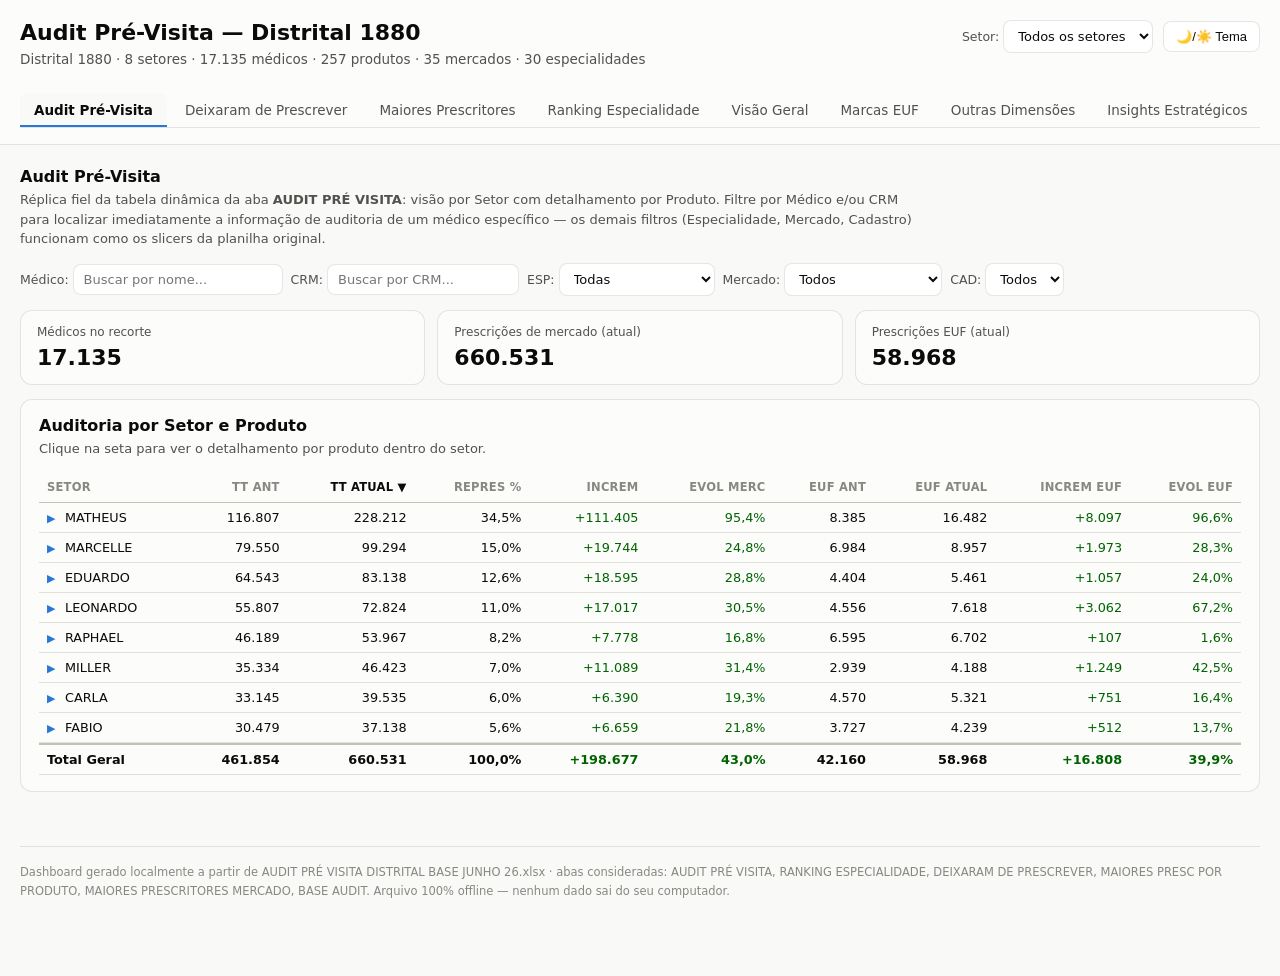
==== dashboard_audit.html @ d4cce47a "Replace name search with Mercado search in Ranking Especialidade, add médico -> produto nested drill" ====
<!doctype html>
<html lang="pt-BR">
<head>
<meta charset="utf-8">
<meta name="viewport" content="width=device-width, initial-scale=1">
<title>Audit Pré-Visita &mdash; Distrital 1880</title>
<style>
  :root{
    color-scheme: light;
    --surface-1:#fcfcfb; --surface-2:#f9f9f7; --surface-3:#ffffff;
    --text-primary:#0b0b0b; --text-secondary:#52514e; --text-muted:#898781;
    --grid:#e1e0d9; --baseline:#c3c2b7; --border:rgba(11,11,11,0.10);
    --s1:#2a78d6; --s2:#eb6834; --s3:#1baf7a; --s4:#eda100; --s5:#e87ba4; --s6:#008300; --s7:#4a3aa7; --s8:#e34948;
    --good:#006300; --bad:#c62828; --babyblue:#1f8fd6;
    --chip-bg:#f0efec;
  }
  @media (prefers-color-scheme: dark){
    :root:where(:not([data-theme="light"])){
      color-scheme: dark;
      --surface-1:#1a1a19; --surface-2:#0d0d0d; --surface-3:#222221;
      --text-primary:#ffffff; --text-secondary:#c3c2b7; --text-muted:#898781;
      --grid:#2c2c2a; --baseline:#383835; --border:rgba(255,255,255,0.10);
      --s1:#3987e5; --s2:#d95926; --s3:#199e70; --s4:#c98500; --s5:#d55181; --s6:#008300; --s7:#9085e9; --s8:#e66767;
      --good:#0ca30c; --bad:#e66767; --babyblue:#7ec8f2;
      --chip-bg:#2a2a28;
    }
  }
  :root[data-theme="dark"]{
    color-scheme: dark;
    --surface-1:#1a1a19; --surface-2:#0d0d0d; --surface-3:#222221;
    --text-primary:#ffffff; --text-secondary:#c3c2b7; --text-muted:#898781;
    --grid:#2c2c2a; --baseline:#383835; --border:rgba(255,255,255,0.10);
    --s1:#3987e5; --s2:#d95926; --s3:#199e70; --s4:#c98500; --s5:#d55181; --s6:#008300; --s7:#9085e9; --s8:#e66767;
    --good:#0ca30c; --bad:#e66767; --babyblue:#7ec8f2;
    --chip-bg:#2a2a28;
  }
  *{box-sizing:border-box;}
  html{-webkit-text-size-adjust:100%;text-size-adjust:100%;}
  html,body{margin:0;padding:0;background:var(--surface-2);color:var(--text-primary);
    font-family:system-ui,-apple-system,"Segoe UI",sans-serif; -webkit-font-smoothing:antialiased;}
  body{padding-bottom:60px;}
  .wrap{max-width:1280px;margin:0 auto;padding:0 20px;}
  header.top{background:var(--surface-1);border-bottom:1px solid var(--border);padding:20px 0 16px;}
  header.top h1{font-size:22px;margin:0 0 4px;}
  header.top .sub{color:var(--text-secondary);font-size:13.5px;line-height:1.5;}
  .topbar{display:flex;justify-content:space-between;align-items:flex-start;gap:16px;flex-wrap:wrap;}
  .controls{display:flex;gap:10px;align-items:center;flex-wrap:wrap;}
  select, input[type=search]{
    background:var(--surface-3);color:var(--text-primary);border:1px solid var(--border);
    border-radius:8px;padding:7px 10px;font-size:13px;font-family:inherit;
  }
  button.themebtn{
    background:var(--surface-3);color:var(--text-primary);border:1px solid var(--border);
    border-radius:8px;padding:7px 12px;font-size:13px;cursor:pointer;
  }
  nav.tabs{display:flex;gap:4px;overflow-x:auto;padding:10px 0 0;border-bottom:1px solid var(--border);margin-top:14px;}
  nav.tabs button{
    background:transparent;border:none;color:var(--text-secondary);padding:9px 14px;font-size:13.5px;
    cursor:pointer;border-radius:8px 8px 0 0;white-space:nowrap;font-family:inherit;
  }
  nav.tabs button.active{color:var(--text-primary);background:var(--surface-2);font-weight:600;box-shadow: inset 0 -2px 0 var(--s1);}
  section.panel{display:none;padding:22px 0 10px;}
  section.panel.active{display:block;}
  h2.h{font-size:16px;margin:26px 0 4px;}
  h2.h:first-child{margin-top:0;}
  p.desc{color:var(--text-secondary);font-size:13px;margin:0 0 14px;max-width:900px;line-height:1.5;}
  .grid-kpi{display:grid;grid-template-columns:repeat(auto-fit,minmax(180px,1fr));gap:12px;margin:14px 0 6px;}
  .tile{background:var(--surface-1);border:1px solid var(--border);border-radius:12px;padding:14px 16px;}
  .tile .label{font-size:12px;color:var(--text-secondary);margin-bottom:6px;}
  .tile .value{font-size:22px;font-weight:600;font-variant-numeric:tabular-nums;}
  .tile .delta{font-size:12.5px;margin-top:4px;font-variant-numeric:tabular-nums;}
  .delta.up{color:var(--good);} .delta.down{color:var(--bad);}
  .card{background:var(--surface-1);border:1px solid var(--border);border-radius:12px;padding:16px 18px;margin:14px 0;}
  .row2{display:grid;grid-template-columns:1fr 1fr;gap:16px;}
  @media (max-width:860px){.row2{grid-template-columns:1fr;}}
  .legend{display:flex;gap:14px;font-size:12px;color:var(--text-secondary);margin-bottom:6px;flex-wrap:wrap;}
  .legend .sw{display:inline-block;width:10px;height:10px;border-radius:2px;margin-right:5px;vertical-align:-1px;}
  table.dtable{border-collapse:separate;border-spacing:0;width:100%;font-size:12.8px;}
  table.dtable th{
    text-align:right;color:var(--text-muted);font-weight:600;font-size:11.5px;
    letter-spacing:.02em;padding:8px 8px;border-bottom:1px solid var(--baseline);cursor:pointer;user-select:none;white-space:nowrap;
  }
  table.dtable th:first-child, table.dtable td:first-child{text-align:left;}
  table.dtable th.sorted{color:var(--text-primary);}
  table.dtable td{padding:7px 8px;border-bottom:1px solid var(--grid);text-align:right;font-variant-numeric:tabular-nums;white-space:nowrap;}
  table.dtable tbody tr:hover{background:var(--surface-2);}
  table.dtable tr.child td{color:var(--text-secondary);}
  table.dtable tr.child td:first-child{padding-left:24px;}
  table.dtable tr.total td{font-weight:700;border-top:2px solid var(--baseline);}
  table.dtable tr.child-detail td{background:var(--surface-2);padding:8px 8px 12px 24px;white-space:normal;text-align:left;border-bottom:1px solid var(--baseline);}
  table.dtable.mini{font-size:12px;}
  table.dtable.mini th{font-size:10.5px;padding:5px 7px;background:var(--surface-2);}
  table.dtable.mini td{padding:5px 7px;}
  .tbl-wrap{overflow-x:auto;}
  .pos{color:var(--good);} .neg{color:var(--bad);}
  .expand-btn{cursor:pointer;color:var(--s1);font-size:11px;margin-right:6px;display:inline-block;width:12px;}
  .searchbar{margin-bottom:10px;display:flex;gap:8px;align-items:center;flex-wrap:wrap;}
  .note{background:var(--chip-bg);border-radius:10px;padding:12px 14px;font-size:12.5px;color:var(--text-secondary);line-height:1.6;margin:10px 0;}
  .note b{color:var(--text-primary);}
  footer.foot{margin-top:30px;padding:16px 0;border-top:1px solid var(--border);color:var(--text-muted);font-size:11.5px;line-height:1.6;}
  .chartbox{width:100%;overflow-x:auto;}
  svg.chart text{font-family:system-ui,-apple-system,"Segoe UI",sans-serif;fill:var(--text-secondary);}
  svg.chart .axisline{stroke:var(--baseline);}
  svg.chart .gridline{stroke:var(--grid);}
  .tooltip{
    position:fixed;pointer-events:none;background:var(--surface-3);border:1px solid var(--border);
    border-radius:8px;padding:8px 10px;font-size:12px;color:var(--text-primary);box-shadow:0 4px 16px rgba(0,0,0,.15);
    z-index:50;display:none;line-height:1.5;
  }
  .badge{display:inline-block;padding:1px 7px;border-radius:20px;font-size:11px;background:var(--chip-bg);color:var(--text-secondary);}
  .produto-euf{color:var(--babyblue);font-weight:600;}
  .seg-group{display:inline-flex;flex-wrap:wrap;gap:6px;padding:2px 0;}
  .seg-btn{
    border:1px solid var(--border);background:var(--surface-3);color:var(--text-secondary);
    font-size:12px;padding:6px 13px;border-radius:999px;cursor:pointer;font-family:inherit;white-space:nowrap;
    transition:background .15s ease, border-color .15s ease, color .15s ease;
  }
  .seg-btn:hover{color:var(--text-primary);border-color:var(--baseline);}
  .seg-btn.active{background:var(--s1);border-color:var(--s1);color:#fff;font-weight:600;}
  @keyframes barPulse{0%,100%{filter:drop-shadow(0 0 0px var(--glow-color,var(--s4)));}50%{filter:drop-shadow(0 0 5px var(--glow-color,var(--s4)));}}
  @keyframes badgeIn{from{opacity:0;transform:translateX(-4px);}to{opacity:1;transform:translateX(0);}}
  @keyframes lineAppear{from{opacity:0;}to{opacity:1;}}
  svg.chart rect.bar-hl{animation:barPulse 1.8s ease-in-out infinite;}
  svg.chart .bar-badge{animation:badgeIn .5s ease-out both;}
  svg.chart .cutoff-line{animation:lineAppear .8s ease-out both;}
  @media (prefers-reduced-motion: reduce){
    svg.chart rect.bar-hl{animation:none;filter:drop-shadow(0 0 3px var(--glow-color,var(--s4)));}
  }
  ::-webkit-scrollbar{height:8px;width:8px;}
  ::-webkit-scrollbar-thumb{background:var(--baseline);border-radius:8px;}
</style>
</head>
<body class="viz-root">
<header class="top">
  <div class="wrap">
    <div class="topbar">
      <div>
        <h1>Audit Pré-Visita &mdash; Distrital 1880</h1>
        <div class="sub" id="subtitle"></div>
      </div>
      <div class="controls">
        <label style="font-size:12.5px;color:var(--text-secondary)">Setor:
          <select id="setorFilter"></select>
        </label>
        <button class="themebtn" id="themeToggle">🌙/☀️ Tema</button>
      </div>
    </div>
    <nav class="tabs" id="tabs"></nav>
  </div>
</header>
<div class="wrap">
  <section class="panel" id="panel-audit"></section>
  <section class="panel" id="panel-deixaram"></section>
  <section class="panel" id="panel-visao"></section>
  <section class="panel" id="panel-esp"></section>
  <section class="panel" id="panel-marcas"></section>
  <section class="panel" id="panel-prescritores"></section>
  <section class="panel" id="panel-outras"></section>
  <section class="panel" id="panel-insights"></section>
  <section class="panel" id="panel-metodologia"></section>
  <footer class="foot">
    Dashboard gerado localmente a partir de <span id="foot-file"></span> &middot; abas consideradas: AUDIT PRÉ VISITA, RANKING ESPECIALIDADE, DEIXARAM DE PRESCREVER, MAIORES PRESC POR PRODUTO, MAIORES PRESCRITORES MERCADO, BASE AUDIT.
    Arquivo 100% offline &mdash; nenhum dado sai do seu computador.
  </footer>
</div>
<div class="tooltip" id="tooltip"></div>

<script id="data-json" type="application/json">{"setores": [{"setor": "7745 - MATHEUS", "tt_ant": 116807, "tt_atual": 228212, "repres": 0.3454977889001425, "incr_merc": 111405, "evol_merc": 0.9537527716660816, "euf_ant": 8385, "euf_atual": 16482, "incr_euf": 8097, "evol_euf": 0.9656529516994634}, {"setor": "5153 - MARCELLE", "tt_ant": 79516, "tt_atual": 99233, "repres": 0.15023216170020787, "incr_merc": 19717, "evol_merc": 0.2479626741787817, "euf_ant": 6978, "euf_atual": 8955, "incr_euf": 1977, "evol_euf": 0.2833190025795356}, {"setor": "7742 - EDUARDO", "tt_ant": 65311, "tt_atual": 84167, "repres": 0.12742323978738318, "incr_merc": 18856, "evol_merc": 0.2887109369019001, "euf_ant": 4557, "euf_atual": 5631, "incr_euf": 1074, "evol_euf": 0.2356813693219224}, {"setor": "5149 - LEONARDO", "tt_ant": 55519, "tt_atual": 72315, "repres": 0.10948010010128215, "incr_merc": 16796, "evol_merc": 0.30252706280732733, "euf_ant": 4549, "euf_atual": 7559, "incr_euf": 3010, "evol_euf": 0.6616838865684767}, {"setor": "7741 - RAPHAEL", "tt_ant": 46189, "tt_atual": 53967, "repres": 0.08170244848462828, "incr_merc": 7778, "evol_merc": 0.1683950724198402, "euf_ant": 6595, "euf_atual": 6702, "incr_euf": 107, "evol_euf": 0.016224412433661906}, {"setor": "5613 - MILLER", "tt_ant": 35153, "tt_atual": 46075, "repres": 0.06975448540643815, "incr_merc": 10922, "evol_merc": 0.3106989446135464, "euf_ant": 2893, "euf_atual": 4180, "incr_euf": 1287, "evol_euf": 0.44486692015209117}, {"setor": "7748 - CARLA", "tt_ant": 33247, "tt_atual": 39813, "repres": 0.06027423391180732, "incr_merc": 6566, "evol_merc": 0.1974915029927513, "euf_ant": 4580, "euf_atual": 5338, "incr_euf": 758, "evol_euf": 0.16550218340611345}, {"setor": "5152 - FABIO", "tt_ant": 30112, "tt_atual": 36749, "repres": 0.055635541708110595, "incr_merc": 6637, "evol_merc": 0.2204104675876728, "euf_ant": 3623, "euf_atual": 4121, "incr_euf": 498, "evol_euf": 0.13745514766767863}], "setor_total": {"setor": "Total Geral", "tt_ant": 461854, "tt_atual": 660531, "repres": 1, "incr_merc": 198677, "evol_merc": 0.43017273857106364, "euf_ant": 42160, "euf_atual": 58968, "incr_euf": 16808, "evol_euf": 0.3986717267552182}, "especialidades": [{"esp": "PSIQUIATRIA", "tt_ant": 67559, "tt_atual": 77499, "incr_merc": 9940, "evol_merc": 0.1471306561672021, "euf_ant": 6151, "euf_atual": 7926, "incr_euf": 1775, "evol_euf": 0.2885709640708827, "repres": 0.11732833129709279}, {"esp": "PEDIATRIA", "tt_ant": 58680, "tt_atual": 75694, "incr_merc": 17014, "evol_merc": 0.289945466939332, "euf_ant": 8215, "euf_atual": 8918, "incr_euf": 703, "evol_euf": 0.08557516737674975, "repres": 0.11459568135333542}, {"esp": "CLINICA GERAL", "tt_ant": 54971, "tt_atual": 70361, "incr_merc": 15390, "evol_merc": 0.2799658001491696, "euf_ant": 4557, "euf_atual": 5942, "incr_euf": 1385, "evol_euf": 0.303928022822032, "repres": 0.1065218740679847}, {"esp": "CARDIOLOGIA", "tt_ant": 44845, "tt_atual": 52895, "incr_merc": 8050, "evol_merc": 0.17950719143717242, "euf_ant": 3326, "euf_atual": 4097, "incr_euf": 771, "evol_euf": 0.23180998196031277, "repres": 0.08007951178672916}, {"esp": "GENERALISTA", "tt_ant": 18204, "tt_atual": 45829, "incr_merc": 27625, "evol_merc": 1.517523621182158, "euf_ant": 1025, "euf_atual": 2810, "incr_euf": 1785, "evol_euf": 1.7414634146341466, "repres": 0.069382057768674}, {"esp": "OUTRAS", "tt_ant": 1639, "tt_atual": 42451, "incr_merc": 40812, "evol_merc": 24.900549115314217, "euf_ant": 65, "euf_atual": 2349, "incr_euf": 2284, "evol_euf": 35.13846153846154, "repres": 0.06426799045010756}, {"esp": "ENDOCRINO/NUT", "tt_ant": 26791, "tt_atual": 38104, "incr_merc": 11313, "evol_merc": 0.4222686723153297, "euf_ant": 2535, "euf_atual": 3481, "incr_euf": 946, "evol_euf": 0.3731755424063117, "repres": 0.05768692158278718}, {"esp": "NEUROLOGIA", "tt_ant": 29298, "tt_atual": 33941, "incr_merc": 4643, "evol_merc": 0.15847498122738757, "euf_ant": 3333, "euf_atual": 4115, "incr_euf": 782, "evol_euf": 0.23462346234623466, "repres": 0.051384416477046495}, {"esp": "OTORRINO", "tt_ant": 26379, "tt_atual": 33313, "incr_merc": 6934, "evol_merc": 0.26286060881761997, "euf_ant": 2941, "euf_atual": 3509, "incr_euf": 568, "evol_euf": 0.19313158789527374, "repres": 0.05043366624730709}, {"esp": "ORTOPEDIA", "tt_ant": 25644, "tt_atual": 32736, "incr_merc": 7092, "evol_merc": 0.27655591951333647, "euf_ant": 1799, "euf_atual": 2653, "incr_euf": 854, "evol_euf": 0.47470817120622577, "repres": 0.04956012662539684}, {"esp": "GIN/OBSTETR", "tt_ant": 20464, "tt_atual": 30272, "incr_merc": 9808, "evol_merc": 0.4792806880375293, "euf_ant": 1346, "euf_atual": 2221, "incr_euf": 875, "evol_euf": 0.6500742942050519, "repres": 0.04582979451380783}, {"esp": "DERMATOLOGIA", "tt_ant": 16365, "tt_atual": 22692, "incr_merc": 6327, "evol_merc": 0.3866177818515124, "euf_ant": 982, "euf_atual": 1529, "incr_euf": 547, "evol_euf": 0.5570264765784114, "repres": 0.03435417868351372}, {"esp": "GASTRO", "tt_ant": 13959, "tt_atual": 17612, "incr_merc": 3653, "evol_merc": 0.26169496382262336, "euf_ant": 1142, "euf_atual": 1543, "incr_euf": 401, "evol_euf": 0.3511383537653241, "repres": 0.02666339657033508}, {"esp": "GERIATRIA", "tt_ant": 10263, "tt_atual": 14854, "incr_merc": 4591, "evol_merc": 0.44733508720646986, "euf_ant": 818, "euf_atual": 1289, "incr_euf": 471, "evol_euf": 0.5757946210268949, "repres": 0.02248796801361329}, {"esp": "OFTALMOLOGIA", "tt_ant": 6639, "tt_atual": 11746, "incr_merc": 5107, "evol_merc": 0.7692423557764723, "euf_ant": 351, "euf_atual": 805, "incr_euf": 454, "evol_euf": 1.2934472934472936, "repres": 0.017782662736495335}, {"esp": "ALERGOLOGIA", "tt_ant": 8379, "tt_atual": 11624, "incr_merc": 3245, "evol_merc": 0.38727771810478573, "euf_ant": 807, "euf_atual": 1338, "incr_euf": 531, "evol_euf": 0.6579925650557621, "repres": 0.0175979628511001}, {"esp": "UROLOGIA", "tt_ant": 7819, "tt_atual": 10453, "incr_merc": 2634, "evol_merc": 0.3368717227266913, "euf_ant": 813, "euf_atual": 1383, "incr_euf": 570, "evol_euf": 0.7011070110701108, "repres": 0.015825146738003212}, {"esp": "PNEUMOLOGIA", "tt_ant": 5801, "tt_atual": 9136, "incr_merc": 3335, "evol_merc": 0.5749008791587658, "euf_ant": 678, "euf_atual": 999, "incr_euf": 321, "evol_euf": 0.4734513274336283, "repres": 0.013831296335826781}, {"esp": "CIRURGIA", "tt_ant": 4019, "tt_atual": 6589, "incr_merc": 2570, "evol_merc": 0.6394625528738491, "euf_ant": 309, "euf_atual": 457, "incr_euf": 148, "evol_euf": 0.47896440129449847, "repres": 0.00997530774482954}, {"esp": "REUMATOLOGIA", "tt_ant": 3814, "tt_atual": 4766, "incr_merc": 952, "evol_merc": 0.24960671211326702, "euf_ant": 301, "euf_atual": 404, "incr_euf": 103, "evol_euf": 0.34219269102990024, "repres": 0.007215406998308936}, {"esp": "ANESTESIOLOGIA", "tt_ant": 1899, "tt_atual": 3415, "incr_merc": 1516, "evol_merc": 0.7983149025803054, "euf_ant": 100, "euf_atual": 216, "incr_euf": 116, "evol_euf": 1.1600000000000001, "repres": 0.005170082857579735}, {"esp": "ANGIOLOGIA", "tt_ant": 1626, "tt_atual": 3112, "incr_merc": 1486, "evol_merc": 0.91389913899139, "euf_ant": 101, "euf_atual": 191, "incr_euf": 90, "evol_euf": 0.891089108910891, "repres": 0.0047113610110653395}, {"esp": "NEFROLOGIA", "tt_ant": 1229, "tt_atual": 2198, "incr_merc": 969, "evol_merc": 0.7884458909682668, "euf_ant": 73, "euf_atual": 169, "incr_euf": 96, "evol_euf": 1.3150684931506849, "repres": 0.0033276258040879233}, {"esp": "HEMATOLOGIA", "tt_ant": 1144, "tt_atual": 1930, "incr_merc": 786, "evol_merc": 0.6870629370629371, "euf_ant": 64, "euf_atual": 123, "incr_euf": 59, "evol_euf": 0.921875, "repres": 0.0029218916296131444}, {"esp": "CIR.PLASTICA", "tt_ant": 1463, "tt_atual": 1871, "incr_merc": 408, "evol_merc": 0.27887901572112095, "euf_ant": 105, "euf_atual": 107, "incr_euf": 2, "evol_euf": 0.01904761904761898, "repres": 0.0028325695538892193}, {"esp": "ONCOLOGIA", "tt_ant": 770, "tt_atual": 1520, "incr_merc": 750, "evol_merc": 0.974025974025974, "euf_ant": 40, "euf_atual": 138, "incr_euf": 98, "evol_euf": 2.45, "repres": 0.0023011789000062072}, {"esp": "RADIOLOGIA", "tt_ant": 629, "tt_atual": 1419, "incr_merc": 790, "evol_merc": 1.2559618441971385, "euf_ant": 39, "euf_atual": 104, "incr_euf": 65, "evol_euf": 1.6666666666666665, "repres": 0.002148271617834742}, {"esp": "INFECTOLOGIA", "tt_ant": 510, "tt_atual": 849, "incr_merc": 339, "evol_merc": 0.6647058823529413, "euf_ant": 26, "euf_atual": 48, "incr_euf": 22, "evol_euf": 0.8461538461538463, "repres": 0.0012853295303324145}, {"esp": "CIR.VASCULAR", "tt_ant": 548, "tt_atual": 831, "incr_merc": 283, "evol_merc": 0.5164233576642336, "euf_ant": 69, "euf_atual": 48, "incr_euf": -21, "evol_euf": -0.30434782608695654, "repres": 0.001258078727569183}, {"esp": "PROCTOLOGIA", "tt_ant": 504, "tt_atual": 819, "incr_merc": 315, "evol_merc": 0.625, "euf_ant": 49, "euf_atual": 56, "incr_euf": 7, "evol_euf": 0.1428571428571428, "repres": 0.0012399115257270288}], "esp_total": {"esp": "Total Geral", "tt_ant": 461854, "tt_atual": 660531, "incr_merc": 198677, "evol_merc": 0.43017273857106364, "euf_ant": 42160, "euf_atual": 58968, "incr_euf": 16808, "evol_euf": 0.3986717267552182, "repres": 1}, "marcas": [{"produto": "SINOT-CLAV EUF", "euf_ant": 10783, "euf_atual": 5819, "incr_euf": -4964, "evol_euf": -0.4603542613372902, "repres": 0.12904155763516212}, {"produto": "SONIC EUF", "euf_ant": 3939, "euf_atual": 5238, "incr_euf": 1299, "evol_euf": 0.3297791317593297, "repres": 0.11615736018095534}, {"produto": "PONDERA EUF", "euf_ant": 3305, "euf_atual": 5729, "incr_euf": 2424, "evol_euf": 0.7334341906202724, "repres": 0.12704572670421785}, {"produto": "AMATO EUF", "euf_ant": 3235, "euf_atual": 4386, "incr_euf": 1151, "evol_euf": 0.3557959814528593, "repres": 0.09726349403468311}, {"produto": "TAMIRAM EUF", "euf_ant": 2738, "euf_atual": 3197, "incr_euf": 459, "evol_euf": 0.16764061358655957, "repres": 0.0708963498469863}, {"produto": "SINOT EUF", "euf_ant": 2558, "euf_atual": 2659, "incr_euf": 101, "evol_euf": 0.039483971853010225, "repres": 0.058965716059786226}, {"produto": "MUSCULARE EUF", "euf_ant": 2064, "euf_atual": 2891, "incr_euf": 827, "evol_euf": 0.40067829457364335, "repres": 0.06411052468177585}, {"produto": "AZOX EUF", "euf_ant": 1063, "euf_atual": 1976, "incr_euf": 913, "evol_euf": 0.858889934148636, "repres": 0.04381957688384264}, {"produto": "HORMUS EUF", "euf_ant": 1040, "euf_atual": 1953, "incr_euf": 913, "evol_euf": 0.8778846153846154, "repres": 0.04330953120149022}, {"produto": "VENTUS EUF", "euf_ant": 866, "euf_atual": 1098, "incr_euf": 232, "evol_euf": 0.2678983833718245, "repres": 0.024349137357519847}, {"produto": "ESIO EUF", "euf_ant": 840, "euf_atual": 955, "incr_euf": 115, "evol_euf": 0.13690476190476186, "repres": 0.02117798376724176}, {"produto": "TRIMUSK EUF", "euf_ant": 525, "euf_atual": 585, "incr_euf": 60, "evol_euf": 0.11428571428571432, "repres": 0.012972901051137624}, {"produto": "MELOCOX EUF", "euf_ant": 478, "euf_atual": 675, "incr_euf": 197, "evol_euf": 0.41213389121338917, "repres": 0.014968731982081873}, {"produto": "EBASTEL EUF", "euf_ant": 457, "euf_atual": 1216, "incr_euf": 759, "evol_euf": 1.660831509846827, "repres": 0.026965893466980088}, {"produto": "BETINA EUF", "euf_ant": 427, "euf_atual": 628, "incr_euf": 201, "evol_euf": 0.47072599531615933, "repres": 0.013926464718144321}, {"produto": "DORTO EUF", "euf_ant": 347, "euf_atual": 834, "incr_euf": 487, "evol_euf": 1.4034582132564841, "repres": 0.01849469996008338}, {"produto": "MELOCOX ODT EUF", "euf_ant": 253, "euf_atual": 702, "incr_euf": 449, "evol_euf": 1.774703557312253, "repres": 0.015567481261365148}, {"produto": "DIGESAN EUF", "euf_ant": 251, "euf_atual": 1452, "incr_euf": 1201, "evol_euf": 4.7848605577689245, "repres": 0.032199405685900566}, {"produto": "DEXALGEN NF EUF", "euf_ant": 181, "euf_atual": 430, "incr_euf": 249, "evol_euf": 1.3756906077348066, "repres": 0.00953563667006697}, {"produto": "TRIMEB EUF", "euf_ant": 114, "euf_atual": 403, "incr_euf": 289, "evol_euf": 2.5350877192982457, "repres": 0.008936887390783696}, {"produto": "SUBTRAX EUF", "euf_ant": 90, "euf_atual": 99, "incr_euf": 9, "evol_euf": 0.10000000000000009, "repres": 0.002195414024038675}, {"produto": "AIDE 3 EUF", "euf_ant": 77, "euf_atual": 176, "incr_euf": 99, "evol_euf": 1.2857142857142856, "repres": 0.003902958264957644}, {"produto": "REUPLAQ EUF", "euf_ant": 68, "euf_atual": 153, "incr_euf": 85, "evol_euf": 1.25, "repres": 0.0033929125826052246}, {"produto": "INVOLU EUF", "euf_ant": 8, "euf_atual": 217, "incr_euf": 209, "evol_euf": 26.125, "repres": 0.0048121701334989135}, {"produto": "DEXALGEN EUF", "euf_ant": 1, "euf_atual": 0, "incr_euf": -1, "evol_euf": -1, "repres": 0.0}, {"produto": "DOZI EUF", "euf_ant": 0, "euf_atual": 765, "incr_euf": 765, "evol_euf": null, "repres": 0.016964562913026122}, {"produto": "STIMA EUF", "euf_ant": 0, "euf_atual": 834, "incr_euf": 834, "evol_euf": null, "repres": 0.01849469996008338}, {"produto": "LACBI5 EUF", "euf_ant": 0, "euf_atual": 24, "incr_euf": 24, "evol_euf": null, "repres": 0.0005322215815851333}], "marca_total": {"produto": "Total Geral", "euf_ant": 35708, "euf_atual": 45094, "incr_euf": 9386, "evol_euf": 0.26285426235017373, "repres": 1}, "meta": {"total_rows": 234073, "n_setores": 8, "n_esp": 30, "n_mercados": 35, "n_produtos": 257, "n_medicos": 17135}, "dims": {"Setor": ["5153 - MARCELLE", "5152 - FABIO", "5149 - LEONARDO", "7741 - RAPHAEL", "5613 - MILLER", "7748 - CARLA", "7742 - EDUARDO", "7745 - MATHEUS"], "ESP": ["OTORRINO", "PSIQUIATRIA", "ALERGOLOGIA", "PEDIATRIA", "CARDIOLOGIA", "ENDOCRINO/NUT", "PNEUMOLOGIA", "NEUROLOGIA", "ORTOPEDIA", "CLINICA GERAL", "OFTALMOLOGIA", "UROLOGIA", "OUTRAS", "ANGIOLOGIA", "GIN/OBSTETR", "GENERALISTA", "RADIOLOGIA", "GASTRO", "GERIATRIA", "DERMATOLOGIA", "ANESTESIOLOGIA", "CIRURGIA", "NEFROLOGIA", "CIR.PLASTICA", "REUMATOLOGIA", "CIR.VASCULAR", "HEMATOLOGIA", "ONCOLOGIA", "PROCTOLOGIA", "INFECTOLOGIA"], "Mercado": ["_VENTUS", "STIMA", "_SONIC", "PONDERA XR", "_SINOT CPR", "_SINOT CLAV CPR", "MELOCOX ODT", "_HORMUS", "_SINOT SUSP", "_ AMATO", "_ESIO", "_TAMIRAM 750", "_MUSCULARE", "_TAMIRAM 500", "DOZI_", "_DORTO", "_SINOT CLAV SUSP", "BETINA_", "_AZOX", "_AZOX CPR", "_LACBI 5", "LACBI IMUNE", "EBASTEL SUP_", "EBASTEL CPR_", "_REUPLAQ", "DOMPERIX", "_SUBTRAX SUSP", "_AIDE3", "_TRIMEB_", "INVOLU_", "DEXALGEN", "REHIDRAT", "_DIGESAN", "DIGESAN_CPS", "DIGESAN_GOTAS"], "Produto": ["BUSONID ACH", "ANSITEC LIB", "FRONTAL VTR", "DONAREN APS", "PONDERA EUF", "RECONTER LIB", "AMOXICILINA LNI LNI", "AMOXI.CLAV.LNI LNI", "FLANCOX APS", "ARFLEX DFP", "DEPOSTERON EMS", "NOEX EUF", "RIVOTRIL BB.", "DAFORIN EMS", "SONIC EUF", "CLAVULIN BD GSK", "AMATO EUF", "PANTOPRAZOL LNI LNI", "MAXSULID MQF", "LIVEPAX ACH", "NOVAMOX ACH", "MIOSAN APS", "DURATESTON A3N", "DEXILANT TAK", "SIGMA-CLAV BD EMS", "DORFLEX MAX OHC", "LEVOFLOXACINO LNI LNI", "MECOBE MYR", "RISEDROSS EMS", "SINOT-CLAV EUF", "TOPIRAMATO LNI LNI", "BETADINE XR ACH", "MIOSAN CAF APS", "AMOME MQF", "TESTOSTERONA LNI LNI", "EGIDE LIB LIB", "LEVOXIN APS", "LOREDON TNT", "ROXETIN XR SRX", "HORMUS EUF", "TAMIRAM EUF", "STIMA EUF", "CLAVULIN GSK", "MIOGESIC LIS EMS", "NEOSALDINA MUSC MAX HYC", "PAXIL CR GSK", "PATZ EMS", "INZELM TAK", "CICLOBENZAPRI.LNI LNI", "NEOSALDINA MUSCULAR HYC", "ATIVB BS2", "SINOT EUF", "AVAMYS FQM", "LEXOTAN MOK", "NASONEX ORF", "MELOCOX EUF", "AZOX EUF", "OSTEOTRAT ACH", "MOMATE GMK", "MELOCOX ODT EUF", "NITAZOXANIDA LNI LNI", "DOLAMIN FLEX FQM", "LABIRIN APS", "FLORATIL FQM", "DOZEMAST MJA", "ADIPEPT ACH", "DORTO EUF", "NEBIDO GRT", "ALLEGRA OHC", "MIOFLEX A MQF", "FRONTAL XR VTR", "INILOK APS", "MUSCULARE EUF", "ALEKTOS MQF", "MIOSAN ODT APS", "ANNITA FQM", "ATESTO SRX", "REUQUINOL APS", "TANDRILAX ACH", "DOMPERIX EUF", "ESALERG ACH", "ESOMEPRAZOL LNI LNI", "BETINA EUF", "RESTITUE EMS", "LISADOR MUSCULAR MQF", "ALEVO SRX", "REUPLAQ EUF", "CIPIONATO TESTOST LNI LNI", "BACTRIM F FQM", "ESIO EUF", "NOVOCILIN ACH", "MELOXICAM LNI LNI", "MOTILIUM CRF", "BETAISTINA LNI LNI", "BACTRIM FQM", "CLENIL NASAL AQUO CHS", "ADDERA D3 MQF", "DIVENA ACH", "INFRALAX EMS", "FLORATIL AT FQM", "EBASTEL EUF", "LABIRIN XR APS", "TRIMEBUTINA LNI LNI", "MULTI-BI SRX", "DOZI EUF", "ANDROGEL BSI", "AMOXIL GSK", "OMNARIS MOK", "TRIMUSK EUF", "SOLLY BS2", "MOMETASONA LNI LNI", "FLORAX HBR", "BESEROL MLB", "ESOMEX EMS", "PERIDAL MQF", "DEXA-CITONEURIN PGH", "DEXALGEN NF EUF", "REHIDRAT EUF", "ACTONEL TRX", "IMPERE EMS", "RETEMIC APS", "DESALEX ORF", "CULTURELLE EMS", "AMCLAVU BD U.Q", "ENTEROGERMINA OHC", "TRIMEB EUF", "SANY D ACH", "MONAX SRX", "PROVANCE ACH", "PROBIATOP DA FQM", "RISEDRONATO LNI LNI", "VENTUS EUF", "CLAVULIN ES GSK", "MITRUL ADM", "INVOLU EUF", "SIRDALUD SDZ", "DYMISTA MYR", "BUDESONIDA LNI LNI", "SPASMEX APS", "NISULID ACH", "CLON.LIS+CICLO.LN LNI", "MIRTAX ACH", "MICPURE APS", "RETEMIC UD APS", "COBI-12 APS", "IRRITRATIL ACH", "MYRBETRIC ATL", "PROBID APS", "DPREV TODO DIA MYR", "PROLIVE ACH", "DISPETIC ACH", "DIGESAN EUF", "HIDRAPLEX NAT", "ESOL XR MQF", "BETADINE ACH", "FENAZIC ADM", "TOPAMAX CRF", "SUBTRAX EUF", "RECONTER ODT LIB", "DEXANEURIN U.Q", "IROSE ALT", "GAESO ACH", "MIRAB EUF", "BACLON U.Q", "BACLOFENO LNI LNI", "PROBIATOP FQM", "SOROX G6A", "BACLOFEN TTF", "BIO GG ACH", "AIDE 3 EUF", "LANICO SRX", "NOURIN SRX", "VESICARE ATL", "DIGEDRAT MQF", "PEDIALYTE ABT", "NEXIUM AZN", "PANTOZOL TAK", "BETASERC ABT", "ALLENASAL OHC", "SOLIFENACINA LNI LNI", "SULFAM+TRIMET.LNI LNI", "DOSE D ACH", "VITALIA XR ACH", "DEXADOR ARE", "ALTA D EUF", "TEMPORA CT6", "VIDMAX ACH", "BECLOMETASONA LNI LNI", "NITES ORF", "REHIDRALIN MAX", "TRILAX SDZ", "DRY CT6", "VITAMINA D3 LNI LNI", "TIZANIDINA LNI LNI", "SIMPLI D HBA", "HIDRALYTE NAT", "TECTA TAK", "LEVAQUIN J-C", "CAR+DI+PA+CAF.LNI LNI", "TANDRIFLAN U.Q", "PLAQUINOL S.A", "MIRABEGRONA LNI LNI", "TORSILAX N.Q", "CIZAX MQF", "DORILAX ACH", "PLURAIR LIB", "LACBI5 EUF", "LACBI IMUNE EUF", "ZIPROL BAL", "FENAFLEX ODC PLA", "BECLOSOL NASAL GSK", "TAVAFLOX EMS", "FAGICO SRX", "TANDERALGIN MLT CRF", "MIONEVRIX ACH", "GROW D CF2", "DORFLEX OHC", "MAXXI D3 MYR", "VELAMOX BD EMS", "DESOL APS", "DIGESTINA U.Q", "DEFEXIN VTR", "PANTOMIX ACH ACH", "TOPAMAX SPRINKLE J-C", "UCICLAV UCI", "UNI AMOX U.Q", "ANA-FLEX CT6", "PLAMET LIB", "DEPURA OHC", "DEBET SRX", "AMOXIL BD GSK", "DEXALGEN EUF", "FLIXONASE AQUOSO GSK", "OCYLIN MAB", "EMYCLAM VTR", "PANTOPAZ SDZ", "VITERSOL D MJA", "BENECTRIN MAB", "CLAXAM SDZ", "PARA SRX", "HIDRALI 45 AIE", "DORICIN EMS", "AMOX-EMS EMS", "FIXENATO BRP", "AMOXI PED GSK", "BUDECORT AQUA J.J", "LIORESAL NVR", "VELAMOX EMS", "DESUPRE ART", "UNDECILATO TESTOST LNI LN", "TANISEA ACH", "MIEBRA GOB", "INCONTINOL MLL", "OXIBUTININA LNI LNI", "ANDROXON MSD", "AXERON LLY", "FLUTICAN GMK"], "CAD": ["SIM", "NÃO"]}, "crm_list": ["RJ0255117", "RJ0447015", "RJ0829633", "RJ0685674", "RJ0489858", "RJ0495623", "RJ0616990", "RJ0941611", "RJ0629448", "RJ0604886", "RJ0927716", "RJ0870374", "RJ0870218", "RJ1105434", "RJ0557557", "RJ0480389", "RJ0588300", "RJ0334466", "RJ0545040", "RJ0622540", "RJ0781886", "RJ1321218", "RJ0482738", "RJ0669814", "RJ0391441", "RJ0413980", "RJ0491000", "RJ1169904", "RJ0287620", "RJ0921602", "RJ1310542", "RJ0704377", "RJ0790672", "RJ0573349", "RJ1018604", "RJ1198009", "RJ0585619", "RJ0930725", "RJ0760358", "RJ0180309", "RJ0416983", "RJ0736600", "RJ1277561", "RJ0476117", "RJ0277900", "RJ0604892", "RJ0963208", "RJ1144855", "RJ1159097", "RJ0476666", "RJ0602172", "RJ0879525", "RJ1030671", "RJ1340000", "RJ0259500", "RJ0400500", "RJ0933040", "RJ1226088", "RJ0276250", "RJ0543443", "RJ0584130", "RJ0699160", "RJ0916439", "RJ0377151", "RJ0489290", "RJ1121758", "RJ0361368", "RJ0469614", "RJ1144944", "RJ0918580", "RJ0565410", "RJ0591063", "RJ0579984", "RJ0780154", "RJ1182943", "RJ1339532", "RJ0354575", "RJ0772712", "RJ0454713", "RJ0629812", "RJ1291416", "RJ0600322", "RJ0949981", "RJ0923770", "RJ1236385", "RJ0306582", "RJ0519172", "RJ0792390", "RJ0946664", "RJ0033061", "RJ0581283", "RJ1012274", "RJ0733652", "RJ0024257", "RJ0719650", "RJ0949604", "RJ1332236", "RJ0471108", "RJ0995169", "RJ0332585", "RJ0563138", "RJ0808040", "RJ0656070", "RJ0990493", "RJ0524693", "RJ0329873", "RJ0774430", "RJ1014439", "RJ0669261", "RJ0872962", "RJ0187837", "RJ0447239", "RJ0563888", "RJ0603757", "RJ0702323", "RJ0707023", "RJ0452418", "RJ0829960", "RJ1170651", "RJ0624926", "RJ0503774", "RJ1174924", "RJ0152738", "RJ0581610", "RJ1325280", "RJ0988685", "RJ0813354", "RJ0744689", "RJ1142879", "RJ0489284", "RJ1317750", "RJ0634735", "RJ0439760", "RJ0747912", "RJ0975354", "RJ1169777", "RJ1321137", "RJ0293856", "RJ0304850", "RJ0411804", "RJ0573651", "RJ0586323", "RJ0822094", "RJ1071998", "RJ1313959", "RJ0640654", "RJ0434395", "RJ0828033", "RJ0018400", "RJ0287488", "RJ0688509", "RJ1027980", "RJ0220805", "RJ0594370", "RJ0669318", "RJ1224204", "RJ1231391", "RJ1289209", "RJ0638560", "RJ0933066", "RJ1330284", "RJ0920770", "RJ0640808", "RJ0864242", "RJ1196685", "RJ0355244", "RJ0905674", "RJ1208284", "RJ0030200", "RJ0279276", "RJ0738719", "RJ0818380", "RJ1056352", "RJ0200800", "RJ0311070", "RJ0499800", "RJ0551030", "RJ0632341", "RJ0888397", "RJ0992097", "RJ0642428", "RJ0333917", "RJ0621803", "RJ0667820", "RJ1202545", "RJ0031429", "RJ0488617", "RJ0789917", "RJ1282131", "RJ0464930", "RJ0800899", "RJ0407889", "RJ0414599", "RJ0537968", "RJ0871273", "RJ1331973", "RJ1356895", "RJ0237929", "RJ0618865", "RJ0892688", "RJ1211870", "RJ1260669", "RJ1295853", "RJ1358863", "RJ0453582", "RJ0847534", "RJ1104276", "RJ0587943", "RJ0844977", "RJ1187910", "RJ1240501", "RJ1277278", "RJ0158557", "RJ0716162", "RJ1073303", "RJ1280333", "RJ0716235", "RJ0080016", "RJ0512000", "RJ0982326", "RJ1069993", "RJ1108174", "RJ0226185", "RJ0502295", "RJ1036823", "RJ1179934", "RJ1220799", "RJ1366067", "RJ0890545", "RJ1096613", "RJ1122460", "RJ1233009", "RJ1339567", "RJ0252550", "RJ0596110", "RJ0610556", "RJ0642983", "RJ0250479", "RJ0388410", "RJ0413772", "RJ0546507", "RJ0989460", "RJ1101331", "RJ1148370", "RJ1311859", "RJ1154940", "RJ1170937", "RJ1231812", "RJ1319914", "RJ0034617", "RJ0669865", "RJ0731722", "RJ0771023", "RJ1037382", "RJ1114662", "RJ1195026", "RJ0026240", "RJ0548386", "RJ0628522", "RJ0647462", "RJ0773123", "RJ0982768", "RJ0031033", "RJ0400545", "RJ0445230", "RJ0566220", "RJ0620238", "RJ0622508", "RJ0775517", "RJ1195980", "RJ1267060", "RJ1312120", "RJ0019121", "RJ0215031", "RJ0282373", "RJ0443164", "RJ0474911", "RJ0549032", "RJ0607070", "RJ0668338", "RJ0756822", "RJ1305972", "RJ0325740", "RJ0608335", "RJ0784761", "RJ1020129", "RJ1073290", "RJ1248499", "RJ0251289", "RJ0281184", "RJ0540539", "RJ1166646", "RJ1239775", "RJ1253255", "RJ1287931", "RJ1297244", "RJ0328804", "RJ0453599", "RJ1074598", "RJ1082442", "RJ1127080", "RJ1162543", "RJ1301063", "RJ1357034", "RJ0434981", "RJ0547263", "RJ0668222", "RJ0734420", "RJ1172310", "RJ1213954", "RJ1268058", "RJ1268422", "RJ1287354", "RJ1318918", "RJ0328750", "RJ0488913", "RJ0562908", "RJ0660370", "RJ1235346", "RJ1336452", "RJ0216318", "RJ0416240", "RJ0515949", "RJ0523239", "RJ0624799", "RJ0648787", "RJ0769274", "RJ0806919", "RJ0936014", "RJ0985406", "RJ1290533", "RJ1312375", "RJ0281379", "RJ0281936", "RJ0455865", "RJ0475840", "RJ0525280", "RJ0530570", "RJ0551000", "RJ0815519", "RJ0853925", "RJ1053191", "RJ1056042", "RJ1077023", "RJ1104225", "RJ1156837", "RJ1308025", "RJ0307618", "RJ0328201", "RJ0352895", "RJ0398727", "RJ0536437", "RJ0546648", "RJ0797022", "RJ1177516", "RJ1274333", "RJ0348209", "RJ0459811", "RJ0651990", "RJ1298500", "RJ0515820", "RJ0635898", "RJ0917010", "RJ0931322", "RJ0975281", "RJ0988782", "RJ1016849", "RJ1106678", "RJ1167332", "RJ1190059", "RJ1235532", "RJ1252984", "RJ1269623", "RJ1327585", "RJ0000328", "RJ0229982", "RJ0464249", "RJ0501574", "RJ0548469", "RJ0638005", "RJ0701513", "RJ0795950", "RJ0866300", "RJ1037374", "RJ1217070", "RJ1245023", "RJ1247824", "RJ0187330", "RJ0249068", "RJ0278420", "RJ0281735", "RJ0604544", "RJ0710660", "RJ0760013", "RJ0812641", "RJ0879398", "RJ1328700", "RJ1335375", "RJ1355775", "RJ0225091", "RJ0423374", "RJ0434952", "RJ0555624", "RJ0684864", "RJ0767530", "RJ1212320", "RJ1293486", "RJ1311506", "RJ1312359", "RJ1314939", "RJ1328387", "RJ0028551", "RJ0146459", "RJ0302414", "RJ0348652", "RJ0404106", "RJ0496887", "RJ0505388", "RJ0520502", "RJ0555392", "RJ0620327", "RJ0725323", "RJ0890456", "RJ1053787", "RJ1066781", "RJ1070444", "RJ1151703", "RJ1177044", "RJ1317520", "RJ1332686", "RJ0249074", "RJ0252484", "RJ0275060", "RJ0347492", "RJ0519108", "RJ0536532", "RJ0601110", "RJ0640301", "RJ0750948", "RJ0807532", "RJ0849367", "RJ0892750", "RJ0928135", "RJ0935204", "RJ1180142", "RJ1186043", "RJ1236415", "RJ1376749", "RJ0026262", "RJ0251237", "RJ0303419", "RJ0308055", "RJ0399738", "RJ0454759", "RJ0527987", "RJ0611047", "RJ0661716", "RJ0759945", "RJ0770647", "RJ0878537", "RJ0907537", "RJ0917230", "RJ0976318", "RJ1016687", "RJ1040090", "RJ1073095", "RJ1096567", "RJ1182250", "RJ1204289", "RJ1268872", "RJ1327550", "RJ1334867", "RJ1361430", "RJ0219771", "RJ0280894", "RJ0312045", "RJ0385877", "RJ0503314", "RJ0591287", "RJ0599449", "RJ0623369", "RJ0793361", "RJ0812935", "RJ1043579", "RJ1123351", "RJ1183800", "RJ1191691", "RJ1246895", "RJ1267949", "RJ1330675", "RJ1349961", "SP0232336", "RJ0034209", "RJ0302101", "RJ0328537", "RJ0339104", "RJ0410851", "RJ0472711", "RJ0484520", "RJ0537974", "RJ0546980", "RJ0648647", "RJ0692620", "RJ0724483", "RJ0724912", "RJ0772089", "RJ0789810", "RJ0842680", "RJ0876011", "RJ0935166", "RJ0959715", "RJ1040243", "RJ1144723", "RJ1203487", "RJ1245767", "RJ1271229", "RJ1315927", "RJ1371751", "RJ0024725", "RJ0232330", "RJ0242630", "RJ0395433", "RJ0459099", "RJ0505611", "RJ0507068", "RJ0510573", "RJ0535892", "RJ0592281", "RJ0604780", "RJ0664006", "RJ0742570", "RJ0749257", "RJ0774421", "RJ0812110", "RJ0814547", "RJ0890405", "RJ0908886", "RJ0921475", "RJ0978027", "RJ1025244", "RJ1028090", "RJ1051296", "RJ1051954", "RJ1147005", "RJ1240315", "RJ1317148", "RJ1347250", "RJ0316497", "RJ0472697", "RJ0538844", "RJ0614241", "RJ0630918", "RJ0716529", "RJ0729620", "RJ0748862", "RJ0759996", "RJ0761150", "RJ0781738", "RJ0797820", "RJ0812994", "RJ0817449", "RJ0854697", "RJ0883506", "RJ0981982", "RJ1037978", "RJ1065564", "RJ1076760", "RJ1118617", "RJ1126857", "RJ1229788", "RJ1230271", "RJ1358464", "RJ0018140", "RJ0033434", "RJ0329070", "RJ0431014", "RJ0480308", "RJ0484720", "RJ0516802", "RJ0520028", "RJ0538376", "RJ0550733", "RJ0618871", "RJ0619327", "RJ0626953", "RJ0660361", "RJ0688746", "RJ0699055", "RJ0699985", "RJ0715042", "RJ0740039", "RJ0753734", "RJ0755834", "RJ0831166", "RJ0879924", "RJ0883077", "RJ1075217", "RJ1196715", "RJ1215752", "RJ1268040", "RJ0033405", "RJ0034511", "RJ0249654", "RJ0520873", "RJ0581107", "RJ0581254", "RJ0581640", "RJ0606394", "RJ0668311", "RJ0716715", "RJ0731030", "RJ0740810", "RJ0748129", "RJ0806960", "RJ0836672", "RJ0903760", "RJ0923273", "RJ1022865", "RJ1033867", "RJ1057030", "RJ1213245", "RJ1235338", "RJ1235966", "RJ1261363", "RJ1288482", "RJ1298038", "RJ1356771", "RJ0121956", "RJ0406312", "RJ0472958", "RJ0489539", "RJ0535219", "RJ0547642", "RJ0601072", "RJ0641154", "RJ0715344", "RJ0796417", "RJ0835102", "RJ0898716", "RJ0994472", "RJ1006320", "RJ1013165", "RJ1066803", "RJ1095609", "RJ1111744", "RJ1189417", "RJ1235834", "RJ1261525", "RJ1269682", "RJ1288105", "RJ1293702", "RJ1305913", "RJ1319175", "RJ1319779", "RJ1327593", "RJ1327747", "RJ1339230", "RJ1362214", "SP0071053", "RJ0022778", "RJ0280859", "RJ0294933", "RJ0311910", "RJ0416463", "RJ0417729", "RJ0431422", "RJ0445418", "RJ0589741", "RJ0608111", "RJ0613388", "RJ0636533", "RJ0640646", "RJ0648302", "RJ0848212", "RJ0852376", "RJ0868361", "RJ0890782", "RJ0896349", "RJ0898813", "RJ1028901", "RJ1192655", "RJ1292048", "RJ1306081", "RJ1312839", "RJ1319710", "RJ1357140", "RJ0235505", "RJ0251622", "RJ0447854", "RJ0457657", "RJ0553507", "RJ0574998", "RJ0609599", "RJ0616040", "RJ0622834", "RJ0650420", "RJ0758035", "RJ0814628", "RJ0850691", "RJ0930490", "RJ0932060", "RJ0942243", "RJ1006932", "RJ1124650", "RJ1128140", "RJ1213733", "RJ1293109", "RJ1313975", "RJ0251533", "RJ0447512", "RJ0566065", "RJ0570670", "RJ0601882", "RJ0673463", "RJ0710571", "RJ0714798", "RJ0749982", "RJ0803251", "RJ0814466", "RJ0816094", "RJ0847747", "RJ0848123", "RJ0848719", "RJ0855359", "RJ0956112", "RJ0958808", "RJ1005413", "RJ1024230", "RJ1040200", "RJ1069527", "RJ1155164", "RJ1161806", "RJ1172786", "RJ1231030", "RJ1252372", "RJ1253948", "RJ1319876", "RJ1328220", "RJ1356798", "RJ1371282", "RJ0015123", "RJ0024760", "RJ0025363", "RJ0030878", "RJ0051865", "RJ0160130", "RJ0168596", "RJ0254595", "RJ0349798", "RJ0361279", "RJ0409368", "RJ0420683", "RJ0427774", "RJ0444956", "RJ0507134", "RJ0514447", "RJ0536182", "RJ0542432", "RJ0583744", "RJ0598740", "RJ0600919", "RJ0601296", "RJ0638137", "RJ0698954", "RJ0754986", "RJ0819433", "RJ0829277", "RJ0849880", "RJ0862550", "RJ0873616", "RJ0877727", "RJ0882810", "RJ0935719", "RJ0952958", "RJ0993620", "RJ1034960", "RJ1055569", "RJ1064983", "RJ1070720", "RJ1072579", "RJ1096591", "RJ1118641", "RJ1118692", "RJ1137824", "RJ1197452", "RJ1204874", "RJ1207709", "RJ1213369", "RJ1215442", "RJ1216740", "RJ1246313", "RJ1266217", "RJ1275127", "RJ1299417", "RJ1320068", "RJ1321196", "RJ1322745", "RJ1377073", "RJ0025386", "RJ0248940", "RJ0257346", "RJ0340610", "RJ0369223", "RJ0398897", "RJ0411201", "RJ0433332", "RJ0439518", "RJ0454771", "RJ0489663", "RJ0491772", "RJ0540172", "RJ0610237", "RJ0775940", "RJ0831921", "RJ0836834", "RJ0875813", "RJ0895288", "RJ0911313", "RJ0965677", "RJ1086910", "RJ1101102", "RJ1105965", "RJ1210726", "RJ1231340", "RJ1244736", "RJ1262491", "RJ1270532", "RJ1328301", "RJ1358804", "MG0106744", "RJ0020199", "RJ0023022", "RJ0024688", "RJ0033612", "RJ0350614", "RJ0365320", "RJ0390772", "RJ0411129", "RJ0425539", "RJ0450885", "RJ0519083", "RJ0526953", "RJ0556049", "RJ0585513", "RJ0588836", "RJ0589340", "RJ0594908", "RJ0607732", "RJ0621030", "RJ0714674", "RJ0725447", "RJ0736520", "RJ0755419", "RJ0769991", "RJ0815608", "RJ0836214", "RJ0952095", "RJ0956341", "RJ0995789", "RJ1002414", "RJ1053060", "RJ1088661", "RJ1104292", "RJ1175270", "RJ1197479", "RJ1253034", "RJ1288555", "RJ1305804", "RJ1357000", "RJ0136975", "RJ0167444", "RJ0213990", "RJ0220739", "RJ0227256", "RJ0260029", "RJ0276964", "RJ0307015", "RJ0308888", "RJ0325527", "RJ0339475", "RJ0349730", "RJ0375880", "RJ0381833", "RJ0395232", "RJ0401390", "RJ0417267", "RJ0438832", "RJ0538732", "RJ0548950", "RJ0560275", "RJ0670731", "RJ0678600", "RJ0693324", "RJ0715786", "RJ0721310", "RJ0751448", "RJ0753319", "RJ0753459", "RJ0773166", "RJ0781258", "RJ0836966", "RJ0864773", "RJ0875716", "RJ0877344", "RJ0877530", "RJ0890189", "RJ0978574", "RJ0980218", "RJ0992127", "RJ1018930", "RJ1049356", "RJ1076302", "RJ1119605", "RJ1143603", "RJ1159593", "RJ1270494", "RJ1272578", "RJ1297325", "RJ1318551", "RJ1319884", "RJ1320998", "RJ1328760", "RJ1346415", "RJ1362207", "RJ1387084", "RJ0022815", "RJ0024777", "RJ0028864", "RJ0030714", "RJ0221609", "RJ0227782", "RJ0250255", "RJ0316729", "RJ0329117", "RJ0401740", "RJ0406418", "RJ0436320", "RJ0519440", "RJ0588440", "RJ0629618", "RJ0648264", "RJ0667854", "RJ0701602", "RJ0704016", "RJ0780642", "RJ0807141", "RJ0828092", "RJ0850160", "RJ0869015", "RJ0878260", "RJ0899941", "RJ0934313", "RJ0938793", "RJ0960268", "RJ0962449", "RJ0981621", "RJ0990680", "RJ0998036", "RJ1006169", "RJ1079522", "RJ1096265", "RJ1129228", "RJ1135406", "RJ1155350", "RJ1211196", "RJ1213202", "RJ1254065", "RJ1269313", "RJ1285475", "RJ1307940", "RJ1339702", "RJ1342096", "RJ1345192", "RJ0031139", "RJ0031381", "RJ0093094", "RJ0138661", "RJ0259581", "RJ0281362", "RJ0333656", "RJ0357792", "RJ0382360", "RJ0419094", "RJ0471960", "RJ0476264", "RJ0480366", "RJ0483590", "RJ0505520", "RJ0514298", "RJ0554487", "RJ0556061", "RJ0565315", "RJ0626023", "RJ0649813", "RJ0724734", "RJ0811769", "RJ0827835", "RJ0839620", "RJ0902780", "RJ0903060", "RJ0949361", "RJ0955337", "RJ0960861", "RJ0971146", "RJ1038168", "RJ1078682", "RJ1124269", "RJ1140701", "RJ1157361", "RJ1185179", "RJ1229141", "RJ1237268", "RJ1238078", "RJ1292056", "RJ1334530", "RJ1365966", "RJ0017702", "RJ0029757", "RJ0032080", "RJ0249051", "RJ0277917", "RJ0316586", "RJ0344890", "RJ0355020", "RJ0359450", "RJ0399810", "RJ0471500", "RJ0492576", "RJ0517262", "RJ0519769", "RJ0541906", "RJ0604171", "RJ0605549", "RJ0611700", "RJ0625892", "RJ0648086", "RJ0648523", "RJ0659606", "RJ0660027", "RJ0668737", "RJ0670600", "RJ0697214", "RJ0698075", "RJ0717029", "RJ0736392", "RJ0741442", "RJ0742201", "RJ0772127", "RJ0808881", "RJ0813958", "RJ0820130", "RJ0822973", "RJ0839973", "RJ0872261", "RJ0882356", "RJ0909998", "RJ0910112", "RJ0920410", "RJ0935670", "RJ0935760", "RJ0993930", "RJ1022792", "RJ1039610", "RJ1109154", "RJ1130757", "RJ1140132", "RJ1185993", "RJ1216210", "RJ1242474", "RJ1254561", "RJ1256106", "RJ1269976", "RJ1322974", "RJ1331620", "RJ1344099", "RJ1350099", "RJ1354442", "RJ1357522", "RJ1360485", "PR0044457", "RJ0146502", "RJ0218079", "RJ0249393", "RJ0281215", "RJ0332444", "RJ0360162", "RJ0378216", "RJ0387184", "RJ0412028", "RJ0511265", "RJ0521068", "RJ0542290", "RJ0551307", "RJ0558309", "RJ0578631", "RJ0588351", "RJ0603763", "RJ0609576", "RJ0673692", "RJ0688398", "RJ0704415", "RJ0704652", "RJ0738620", "RJ0781460", "RJ0784494", "RJ0809942", "RJ0820946", "RJ0828157", "RJ0828661", "RJ0835609", "RJ0836281", "RJ0870293", "RJ0871877", "RJ0903612", "RJ0909165", "RJ0917109", "RJ0917680", "RJ0975800", "RJ0986933", "RJ1022873", "RJ1024000", "RJ1024884", "RJ1039326", "RJ1051628", "RJ1055658", "RJ1082523", "RJ1087592", "RJ1145207", "RJ1171623", "RJ1195964", "RJ1222597", "RJ1234285", "RJ1269399", "RJ1269828", "RJ1282719", "RJ1301446", "RJ1337629", "RJ1357913", "RJ1383813", "PA0001513", "RJ0013590", "RJ0026931", "RJ0029935", "RJ0127686", "RJ0218754", "RJ0252946", "RJ0349195", "RJ0350784", "RJ0351795", "RJ0363640", "RJ0396728", "RJ0428928", "RJ0454475", "RJ0463698", "RJ0469560", "RJ0487865", "RJ0515725", "RJ0516819", "RJ0517641", "RJ0530908", "RJ0531865", "RJ0536644", "RJ0542870", "RJ0563629", "RJ0570368", "RJ0572580", "RJ0578690", "RJ0592358", "RJ0601103", "RJ0608022", "RJ0628263", "RJ0640921", "RJ0654574", "RJ0661619", "RJ0663670", "RJ0672831", "RJ0678341", "RJ0717320", "RJ0742910", "RJ0787019", "RJ0791148", "RJ0797162", "RJ0830720", "RJ0840360", "RJ0840432", "RJ0840483", "RJ0845442", "RJ0848891", "RJ0869538", "RJ0870196", "RJ0929255", "RJ0932159", "RJ0933090", "RJ0953555", "RJ0963437", "RJ0976296", "RJ1008056", "RJ1014668", "RJ1019635", "RJ1021184", "RJ1043803", "RJ1054287", "RJ1071211", "RJ1078437", "RJ1090682", "RJ1092650", "RJ1099663", "RJ1130447", "RJ1133918", "RJ1136690", "RJ1153137", "RJ1158481", "RJ1173103", "RJ1177036", "RJ1200305", "RJ1235559", "RJ1238213", "RJ1268694", "RJ1279033", "RJ1298127", "RJ1306782", "RJ1311140", "RJ1311204", "RJ1322184", "RJ1328883", "RJ0133072", "RJ0134516", "RJ0237817", "RJ0256223", "RJ0276680", "RJ0286230", "RJ0329086", "RJ0332295", "RJ0350695", "RJ0365314", "RJ0367827", "RJ0371020", "RJ0397662", "RJ0407530", "RJ0497987", "RJ0534059", "RJ0574060", "RJ0591146", "RJ0593056", "RJ0597195", "RJ0616524", "RJ0617251", "RJ0634336", "RJ0636550", "RJ0637769", "RJ0640727", "RJ0641669", "RJ0642100", "RJ0652539", "RJ0664413", "RJ0667358", "RJ0678660", "RJ0679844", "RJ0724599", "RJ0733407", "RJ0735841", "RJ0749010", "RJ0754765", "RJ0759228", "RJ0771511", "RJ0778796", "RJ0796050", "RJ0797456", "RJ0801194", "RJ0816248", "RJ0837105", "RJ0860204", "RJ0865192", "RJ0869961", "RJ0873705", "RJ0877743", "RJ0886262", "RJ0892459", "RJ0899348", "RJ0916218", "RJ0960128", "RJ0972428", "RJ0977381", "RJ0978400", "RJ0979767", "RJ0993964", "RJ0997722", "RJ1017039", "RJ1049690", "RJ1059092", "RJ1064940", "RJ1070703", "RJ1074296", "RJ1092405", "RJ1105191", "RJ1110373", "RJ1118919", "RJ1119397", "RJ1133136", "RJ1146556", "RJ1146939", "RJ1173561", "RJ1180479", "RJ1191349", "RJ1199277", "RJ1205021", "RJ1223437", "RJ1224140", "RJ1227769", "RJ1230166", "RJ1236318", "RJ1239686", "RJ1244485", "RJ1267019", "RJ1270583", "RJ1285793", "RJ1305905", "RJ1320173", "RJ1352580", "RJ1388825", "RJ3305807", "RJ0030170", "RJ0031300", "RJ0031441", "RJ0032920", "RJ0122039", "RJ0183905", "RJ0252047", "RJ0301449", "RJ0328632", "RJ0344230", "RJ0355089", "RJ0361240", "RJ0362132", "RJ0368028", "RJ0394988", "RJ0401881", "RJ0404483", "RJ0434662", "RJ0436218", "RJ0440504", "RJ0440616", "RJ0457137", "RJ0458119", "RJ0464812", "RJ0473768", "RJ0474839", "RJ0484683", "RJ0500497", "RJ0502243", "RJ0503751", "RJ0524820", "RJ0525988", "RJ0567231", "RJ0567627", "RJ0567946", "RJ0578708", "RJ0600687", "RJ0607169", "RJ0609903", "RJ0614755", "RJ0618434", "RJ0619110", "RJ0627445", "RJ0637831", "RJ0646989", "RJ0651567", "RJ0651699", "RJ0665304", "RJ0668400", "RJ0669105", "RJ0672939", "RJ0675989", "RJ0678015", "RJ0684481", "RJ0692611", "RJ0693871", "RJ0739219", "RJ0748013", "RJ0748587", "RJ0752916", "RJ0754323", "RJ0765732", "RJ0787779", "RJ0791199", "RJ0796000", "RJ0797030", "RJ0798398", "RJ0800260", "RJ0803499", "RJ0812625", "RJ0817376", "RJ0817767", "RJ0819760", "RJ0828629", "RJ0848107", "RJ0852341", "RJ0891495", "RJ0893226", "RJ0894400", "RJ0917591", "RJ0919667", "RJ0922986", "RJ0936316", "RJ0948730", "RJ0954667", "RJ0955809", "RJ0959197", "RJ0963429", "RJ0974978", "RJ0978787", "RJ1017667", "RJ1039075", "RJ1077813", "RJ1090151", "RJ1092057", "RJ1105299", "RJ1112830", "RJ1128701", "RJ1155563", "RJ1169190", "RJ1173588", "RJ1177710", "RJ1182889", "RJ1197134", "RJ1212249", "RJ1222562", "RJ1226509", "RJ1234609", "RJ1254014", "RJ1254162", "RJ1265652", "RJ1312790", "RJ1313762", "RJ1321722", "RJ1324519", "RJ1325051", "RJ1348574", "RJ1352148", "RJ1372629", "RJ1377679", "RJ1378321", "MG0075911", "RJ0013851", "RJ0023140", "RJ0024659", "RJ0031576", "RJ0032943", "RJ0033204", "RJ0158764", "RJ0198611", "RJ0254230", "RJ0280635", "RJ0304985", "RJ0306702", "RJ0322440", "RJ0323422", "RJ0341696", "RJ0353334", "RJ0354530", "RJ0362066", "RJ0389415", "RJ0390252", "RJ0394971", "RJ0417860", "RJ0427745", "RJ0434969", "RJ0438950", "RJ0452223", "RJ0459780", "RJ0469040", "RJ0489232", "RJ0511510", "RJ0511897", "RJ0524150", "RJ0530370", "RJ0536822", "RJ0536874", "RJ0536992", "RJ0546269", "RJ0547978", "RJ0550532", "RJ0558137", "RJ0565077", "RJ0566190", "RJ0585520", "RJ0589451", "RJ0606715", "RJ0606721", "RJ0607028", "RJ0608329", "RJ0609040", "RJ0610579", "RJ0626600", "RJ0627801", "RJ0643491", "RJ0644722", "RJ0650919", "RJ0653810", "RJ0658111", "RJ0695009", "RJ0705489", "RJ0713392", "RJ0723380", "RJ0730920", "RJ0736910", "RJ0751219", "RJ0752436", "RJ0753904", "RJ0754145", "RJ0769738", "RJ0780260", "RJ0800155", "RJ0833371", "RJ0836508", "RJ0838373", "RJ0861863", "RJ0868965", "RJ0871397", "RJ0882224", "RJ0903400", "RJ0903620", "RJ0905658", "RJ0921769", "RJ0927597", "RJ0928780", "RJ0930563", "RJ0936090", "RJ0950769", "RJ0980323", "RJ1027905", "RJ1039539", "RJ1044966", "RJ1082833", "RJ1085638", "RJ1087720", "RJ1095129", "RJ1106260", "RJ1107410", "RJ1108158", "RJ1116975", "RJ1119532", "RJ1123025", "RJ1128841", "RJ1131648", "RJ1160354", "RJ1169041", "RJ1179780", "RJ1181700", "RJ1187031", "RJ1187422", "RJ1190784", "RJ1198432", "RJ1212230", "RJ1217976", "RJ1223623", "RJ1244256", "RJ1251104", "RJ1269879", "RJ1305603", "RJ1314521", "RJ1326384", "RJ1355694", "RJ1357026", "RJ1361392", "RJ1361911", "RJ3300654", "MT0014367", "RJ0011065", "RJ0013070", "RJ0014974", "RJ0017560", "RJ0017837", "RJ0018682", "RJ0028812", "RJ0029042", "RJ0033210", "RJ0033629", "RJ0129337", "RJ0146040", "RJ0155518", "RJ0252024", "RJ0252030", "RJ0260584", "RJ0275249", "RJ0277886", "RJ0278064", "RJ0304666", "RJ0312890", "RJ0318830", "RJ0331456", "RJ0332303", "RJ0333426", "RJ0351358", "RJ0351453", "RJ0377777", "RJ0378015", "RJ0381773", "RJ0385624", "RJ0397001", "RJ0397171", "RJ0397484", "RJ0397768", "RJ0398420", "RJ0399945", "RJ0407174", "RJ0415305", "RJ0415819", "RJ0416256", "RJ0440987", "RJ0448670", "RJ0449528", "RJ0455606", "RJ0470178", "RJ0476809", "RJ0485978", "RJ0494411", "RJ0499408", "RJ0518882", "RJ0528254", "RJ0530073", "RJ0531902", "RJ0531919", "RJ0533321", "RJ0535308", "RJ0538784", "RJ0542596", "RJ0548570", "RJ0553000", "RJ0560192", "RJ0565485", "RJ0565835", "RJ0577608", "RJ0579100", "RJ0581627", "RJ0584169", "RJ0587044", "RJ0591637", "RJ0593369", "RJ0599171", "RJ0599892", "RJ0600227", "RJ0605236", "RJ0609458", "RJ0609560", "RJ0614749", "RJ0617268", "RJ0619617", "RJ0626201", "RJ0631396", "RJ0639796", "RJ0640034", "RJ0667706", "RJ0675547", "RJ0680028", "RJ0688380", "RJ0688789", "RJ0692468", "RJ0703605", "RJ0704954", "RJ0712558", "RJ0713112", "RJ0716537", "RJ0716553", "RJ0736708", "RJ0751340", "RJ0753157", "RJ0755257", "RJ0760137", "RJ0770264", "RJ0771899", "RJ0775304", "RJ0781533", "RJ0787990", "RJ0796239", "RJ0797766", "RJ0797871", "RJ0798860", "RJ0799904", "RJ0814270", "RJ0814440", "RJ0816590", "RJ0823694", "RJ0828785", "RJ0837504", "RJ0841749", "RJ0848174", "RJ0848751", "RJ0849740", "RJ0859451", "RJ0871265", "RJ0878561", "RJ0881066", "RJ0881724", "RJ0892254", "RJ0893048", "RJ0894893", "RJ0903639", "RJ0905992", "RJ0910392", "RJ0919365", "RJ0928496", "RJ0928658", "RJ0941751", "RJ0942103", "RJ0944262", "RJ0949850", "RJ0950122", "RJ0957828", "RJ0962830", "RJ0979023", "RJ0981613", "RJ0990760", "RJ0993921", "RJ1020447", "RJ1046268", "RJ1053400", "RJ1054465", "RJ1070754", "RJ1098055", "RJ1099779", "RJ1100009", "RJ1103750", "RJ1104730", "RJ1114638", "RJ1139100", "RJ1145266", "RJ1157370", "RJ1159364", "RJ1169165", "RJ1170350", "RJ1180029", "RJ1188712", "RJ1190733", "RJ1200631", "RJ1207750", "RJ1210556", "RJ1212427", "RJ1214829", "RJ1227831", "RJ1228595", "RJ1232851", "RJ1235079", "RJ1235354", "RJ1235435", "RJ1235630", "RJ1242725", "RJ1244388", "RJ1255185", "RJ1264575", "RJ1268597", "RJ1319981", "RJ1320092", "RJ1338358", "RJ1339508", "RJ1368409", "RJ1391228", "RJ0011600", "RJ0015293", "RJ0017547", "RJ0017816", "RJ0019339", "RJ0022264", "RJ0022318", "RJ0022399", "RJ0023105", "RJ0024850", "RJ0025370", "RJ0026500", "RJ0028887", "RJ0029378", "RJ0032357", "RJ0034416", "RJ0054013", "RJ0121672", "RJ0136923", "RJ0144160", "RJ0146525", "RJ0151450", "RJ0230672", "RJ0237869", "RJ0249157", "RJ0251450", "RJ0266724", "RJ0274994", "RJ0280463", "RJ0281267", "RJ0288967", "RJ0306412", "RJ0311130", "RJ0314860", "RJ0317261", "RJ0325504", "RJ0329844", "RJ0340277", "RJ0364906", "RJ0366779", "RJ0379865", "RJ0390950", "RJ0393196", "RJ0397366", "RJ0426852", "RJ0431474", "RJ0431681", "RJ0432108", "RJ0432870", "RJ0448486", "RJ0458817", "RJ0469436", "RJ0471261", "RJ0473573", "RJ0484105", "RJ0494871", "RJ0501433", "RJ0505980", "RJ0511696", "RJ0519195", "RJ0532103", "RJ0541220", "RJ0543437", "RJ0547004", "RJ0547889", "RJ0560418", "RJ0561501", "RJ0563279", "RJ0573616", "RJ0575087", "RJ0575220", "RJ0576780", "RJ0577318", "RJ0580378", "RJ0585111", "RJ0585387", "RJ0594096", "RJ0602597", "RJ0608789", "RJ0611633", "RJ0623105", "RJ0625078", "RJ0627453", "RJ0634255", "RJ0635758", "RJ0636797", "RJ0638218", "RJ0640298", "RJ0642266", "RJ0649023", "RJ0650455", "RJ0659134", "RJ0667951", "RJ0670472", "RJ0684325", "RJ0685534", "RJ0696161", "RJ0702838", "RJ0708372", "RJ0712051", "RJ0712329", "RJ0713287", "RJ0716081", "RJ0724696", "RJ0726222", "RJ0732249", "RJ0742040", "RJ0744034", "RJ0751049", "RJ0751286", "RJ0754773", "RJ0759112", "RJ0777897", "RJ0781975", "RJ0791580", "RJ0799726", "RJ0813982", "RJ0818534", "RJ0822710", "RJ0823341", "RJ0832065", "RJ0835943", "RJ0838349", "RJ0840270", "RJ0850888", "RJ0853739", "RJ0857459", "RJ0863920", "RJ0869155", "RJ0869953", "RJ0872946", "RJ0874051", "RJ0877611", "RJ0880027", "RJ0882232", "RJ0883492", "RJ0894290", "RJ0904619", "RJ0905275", "RJ0905860", "RJ0926612", "RJ0927961", "RJ0931632", "RJ0932531", "RJ0938556", "RJ0954829", "RJ0956457", "RJ0961663", "RJ0964484", "RJ0965693", "RJ0988294", "RJ0990000", "RJ0992623", "RJ0994430", "RJ1009605", "RJ1013335", "RJ1017284", "RJ1021435", "RJ1025341", "RJ1028855", "RJ1039300", "RJ1039849", "RJ1040103", "RJ1040430", "RJ1052160", "RJ1053159", "RJ1065386", "RJ1069772", "RJ1071335", "RJ1076876", "RJ1077635", "RJ1083317", "RJ1085522", "RJ1096990", "RJ1099744", "RJ1104390", "RJ1114190", "RJ1119028", "RJ1122126", "RJ1123483", "RJ1123637", "RJ1127799", "RJ1129457", "RJ1134019", "RJ1154125", "RJ1154400", "RJ1167057", "RJ1170929", "RJ1173529", "RJ1174410", "RJ1177818", "RJ1182510", "RJ1187430", "RJ1188038", "RJ1194054", "RJ1197770", "RJ1202260", "RJ1206079", "RJ1215680", "RJ1216406", "RJ1222392", "RJ1223283", "RJ1233246", "RJ1238043", "RJ1239961", "RJ1242210", "RJ1244248", "RJ1248243", "RJ1248626", "RJ1251465", "RJ1257048", "RJ1257056", "RJ1261428", "RJ1268031", "RJ1268996", "RJ1272144", "RJ1320211", "RJ1329197", "RJ1344374", "RJ1361139", "RJ1365846", "RJ1368492", "RJ1372612", "RJ1373388", "RJ1377624", "RJ1377977", "RJ1385180", "RJ1386894", "RJ1400460", "SP0181099", "SP0232823", "AP0003586", "MG0071022", "RJ0000883", "RJ0007856", "RJ0011473", "RJ0015040", "RJ0016588", "RJ0017010", "RJ0017808", "RJ0018222", "RJ0019948", "RJ0019954", "RJ0020360", "RJ0021371", "RJ0023068", "RJ0024493", "RJ0024524", "RJ0024613", "RJ0025647", "RJ0026204", "RJ0029110", "RJ0029154", "RJ0029349", "RJ0030097", "RJ0031091", "RJ0031464", "RJ0031524", "RJ0032073", "RJ0032529", "RJ0032908", "RJ0059861", "RJ0105319", "RJ0117854", "RJ0128875", "RJ0133847", "RJ0135540", "RJ0172190", "RJ0183510", "RJ0191632", "RJ0197296", "RJ0204910", "RJ0218702", "RJ0220389", "RJ0226624", "RJ0249810", "RJ0250077", "RJ0250290", "RJ0251616", "RJ0256170", "RJ0272239", "RJ0273351", "RJ0276177", "RJ0276757", "RJ0277640", "RJ0285696", "RJ0292271", "RJ0294577", "RJ0300154", "RJ0302006", "RJ0304070", "RJ0304301", "RJ0307021", "RJ0309273", "RJ0329152", "RJ0329206", "RJ0329577", "RJ0338346", "RJ0342951", "RJ0350672", "RJ0350703", "RJ0353564", "RJ0356781", "RJ0358633", "RJ0375034", "RJ0375212", "RJ0379032", "RJ0384464", "RJ0386204", "RJ0386820", "RJ0394221", "RJ0397389", "RJ0397490", "RJ0398779", "RJ0399520", "RJ0399804", "RJ0405815", "RJ0413737", "RJ0420967", "RJ0425427", "RJ0425580", "RJ0430724", "RJ0434745", "RJ0448776", "RJ0449497", "RJ0450690", "RJ0452387", "RJ0456190", "RJ0459060", "RJ0462919", "RJ0475885", "RJ0482193", "RJ0483258", "RJ0484677", "RJ0489278", "RJ0490264", "RJ0491513", "RJ0501657", "RJ0502450", "RJ0503136", "RJ0514418", "RJ0521387", "RJ0526090", "RJ0527102", "RJ0528308", "RJ0534697", "RJ0534958", "RJ0535981", "RJ0536638", "RJ0544626", "RJ0546460", "RJ0555819", "RJ0559148", "RJ0560298", "RJ0560890", "RJ0565479", "RJ0567225", "RJ0574219", "RJ0574337", "RJ0575070", "RJ0577710", "RJ0582130", "RJ0584123", "RJ0587937", "RJ0589511", "RJ0591778", "RJ0596540", "RJ0603504", "RJ0608000", "RJ0609323", "RJ0611030", "RJ0617245", "RJ0617274", "RJ0617370", "RJ0618670", "RJ0626546", "RJ0627089", "RJ0630276", "RJ0633046", "RJ0634328", "RJ0645524", "RJ0648680", "RJ0649473", "RJ0654493", "RJ0657417", "RJ0657832", "RJ0659380", "RJ0662518", "RJ0666637", "RJ0668524", "RJ0668540", "RJ0669431", "RJ0669776", "RJ0676756", "RJ0677680", "RJ0678244", "RJ0687227", "RJ0691950", "RJ0704733", "RJ0707414", "RJ0710245", "RJ0712213", "RJ0714917", "RJ0715212", "RJ0716022", "RJ0724459", "RJ0733830", "RJ0735230", "RJ0736635", "RJ0741760", "RJ0749290", "RJ0750808", "RJ0753408", "RJ0754978", "RJ0755281", "RJ0758590", "RJ0760226", "RJ0760382", "RJ0762610", "RJ0767891", "RJ0773778", "RJ0778052", "RJ0778591", "RJ0780391", "RJ0786632", "RJ0789704", "RJ0790893", "RJ0798690", "RJ0799866", "RJ0809225", "RJ0813990", "RJ0814504", "RJ0815462", "RJ0820393", "RJ0821608", "RJ0828114", "RJ0835846", "RJ0837083", "RJ0843563", "RJ0848255", "RJ0849448", "RJ0849669", "RJ0850357", "RJ0852309", "RJ0859567", "RJ0859915", "RJ0869031", "RJ0875546", "RJ0881325", "RJ0883190", "RJ0890367", "RJ0894745", "RJ0894931", "RJ0898767", "RJ0902810", "RJ0906298", "RJ0907014", "RJ0907820", "RJ0920452", "RJ0921327", "RJ0923206", "RJ0932671", "RJ0932981", "RJ0943703", "RJ0944645", "RJ0947121", "RJ0948950", "RJ0957259", "RJ0958069", "RJ0962139", "RJ0965740", "RJ0968129", "RJ0968242", "RJ0973610", "RJ0977934", "RJ0978485", "RJ0982938", "RJ1005120", "RJ1007360", "RJ1013645", "RJ1017730", "RJ1030973", "RJ1039571", "RJ1039679", "RJ1042726", "RJ1050257", "RJ1052322", "RJ1052446", "RJ1052462", "RJ1057197", "RJ1069977", "RJ1085069", "RJ1092090", "RJ1103610", "RJ1105060", "RJ1106813", "RJ1115820", "RJ1118528", "RJ1120204", "RJ1122002", "RJ1122614", "RJ1126040", "RJ1127756", "RJ1128167", "RJ1128876", "RJ1144880", "RJ1145576", "RJ1145924", "RJ1147706", "RJ1153919", "RJ1158856", "RJ1159240", "RJ1170392", "RJ1174517", "RJ1175700", "RJ1179209", "RJ1183621", "RJ1186990", "RJ1208438", "RJ1211641", "RJ1225286", "RJ1230239", "RJ1233017", "RJ1236270", "RJ1237403", "RJ1238094", "RJ1238647", "RJ1247158", "RJ1248952", "RJ1249096", "RJ1262963", "RJ1263242", "RJ1280422", "RJ1286609", "RJ1288245", "RJ1295403", "RJ1312766", "RJ1320416", "RJ1354388", "RJ1356941", "RJ1372732", "RJ1374910", "RJ1377042", "RJ1385926", "RJ1391482", "SP0252101", "BA0030988", "BA0047289", "MG0011687", "MG0052448", "MG0093432", "RJ0012449", "RJ0016335", "RJ0016967", "RJ0017027", "RJ0017754", "RJ0018067", "RJ0019144", "RJ0019204", "RJ0019813", "RJ0020644", "RJ0021508", "RJ0021840", "RJ0022979", "RJ0024843", "RJ0025452", "RJ0025454", "RJ0025802", "RJ0026629", "RJ0026687", "RJ0027563", "RJ0029480", "RJ0030973", "RJ0031116", "RJ0031211", "RJ0031501", "RJ0032392", "RJ0032506", "RJ0034043", "RJ0034801", "RJ0054846", "RJ0056561", "RJ0064282", "RJ0072324", "RJ0072360", "RJ0079303", "RJ0088680", "RJ0106856", "RJ0122329", "RJ0127048", "RJ0133586", "RJ0135591", "RJ0135970", "RJ0142540", "RJ0146519", "RJ0146821", "RJ0146985", "RJ0152000", "RJ0153086", "RJ0156110", "RJ0157291", "RJ0160318", "RJ0161039", "RJ0171180", "RJ0176710", "RJ0183615", "RJ0189428", "RJ0191000", "RJ0201572", "RJ0204056", "RJ0204205", "RJ0208692", "RJ0210223", "RJ0217683", "RJ0220202", "RJ0221130", "RJ0221495", "RJ0236350", "RJ0246302", "RJ0251295", "RJ0251303", "RJ0251728", "RJ0254744", "RJ0267468", "RJ0272676", "RJ0277142", "RJ0277290", "RJ0278970", "RJ0284082", "RJ0290289", "RJ0301509", "RJ0301538", "RJ0302905", "RJ0303448", "RJ0303750", "RJ0303767", "RJ0306300", "RJ0306636", "RJ0307073", "RJ0310550", "RJ0311040", "RJ0314222", "RJ0315718", "RJ0322003", "RJ0322233", "RJ0333277", "RJ0335514", "RJ0337401", "RJ0345978", "RJ0351996", "RJ0354210", "RJ0354954", "RJ0374299", "RJ0378133", "RJ0384056", "RJ0393428", "RJ0393983", "RJ0394646", "RJ0397515", "RJ0399879", "RJ0401237", "RJ0404796", "RJ0409256", "RJ0414820", "RJ0415989", "RJ0417008", "RJ0419220", "RJ0421079", "RJ0425025", "RJ0429550", "RJ0430084", "RJ0436916", "RJ0440266", "RJ0441917", "RJ0446286", "RJ0449787", "RJ0454080", "RJ0455902", "RJ0456801", "RJ0457255", "RJ0458734", "RJ0460493", "RJ0462569", "RJ0467029", "RJ0469471", "RJ0470155", "RJ0471491", "RJ0471953", "RJ0487492", "RJ0489479", "RJ0491460", "RJ0498567", "RJ0499555", "RJ0499816", "RJ0501025", "RJ0501396", "RJ0506011", "RJ0508300", "RJ0510521", "RJ0512388", "RJ0514714", "RJ0514909", "RJ0517457", "RJ0518155", "RJ0518356", "RJ0518706", "RJ0519781", "RJ0520301", "RJ0520407", "RJ0523038", "RJ0528113", "RJ0530624", "RJ0532971", "RJ0533172", "RJ0533189", "RJ0533930", "RJ0535030", "RJ0535290", "RJ0535691", "RJ0536495", "RJ0544313", "RJ0547381", "RJ0547429", "RJ0547790", "RJ0552689", "RJ0553520", "RJ0555417", "RJ0556523", "RJ0557988", "RJ0558479", "RJ0558841", "RJ0560329", "RJ0564037", "RJ0571965", "RJ0573562", "RJ0573792", "RJ0574395", "RJ0575302", "RJ0576997", "RJ0586398", "RJ0586731", "RJ0587469", "RJ0588262", "RJ0589474", "RJ0589505", "RJ0603450", "RJ0605242", "RJ0605259", "RJ0609582", "RJ0614703", "RJ0617908", "RJ0621544", "RJ0624802", "RJ0625060", "RJ0625906", "RJ0626066", "RJ0627976", "RJ0636576", "RJ0637572", "RJ0641383", "RJ0641707", "RJ0641960", "RJ0645532", "RJ0647233", "RJ0647896", "RJ0656020", "RJ0657980", "RJ0659509", "RJ0659622", "RJ0664219", "RJ0665363", "RJ0668036", "RJ0669784", "RJ0670677", "RJ0671215", "RJ0677108", "RJ0679038", "RJ0679992", "RJ0680656", "RJ0683230", "RJ0684805", "RJ0702730", "RJ0703842", "RJ0703850", "RJ0705977", "RJ0707368", "RJ0708445", "RJ0712469", "RJ0712612", "RJ0712620", "RJ0718742", "RJ0733466", "RJ0734829", "RJ0737160", "RJ0739111", "RJ0742546", "RJ0742694", "RJ0745243", "RJ0747785", "RJ0748137", "RJ0751405", "RJ0751456", "RJ0752630", "RJ0753696", "RJ0758388", "RJ0760846", "RJ0764477", "RJ0771465", "RJ0771821", "RJ0779954", "RJ0780421", "RJ0781231", "RJ0782840", "RJ0788953", "RJ0791776", "RJ0794201", "RJ0794333", "RJ0802360", "RJ0803782", "RJ0807826", "RJ0810304", "RJ0811084", "RJ0811599", "RJ0812757", "RJ0814849", "RJ0818160", "RJ0818739", "RJ0823023", "RJ0823147", "RJ0823422", "RJ0827193", "RJ0828084", "RJ0829838", "RJ0833622", "RJ0836850", "RJ0838306", "RJ0839540", "RJ0839795", "RJ0840475", "RJ0841498", "RJ0841943", "RJ0843350", "RJ0848263", "RJ0848727", "RJ0849413", "RJ0850705", "RJ0851213", "RJ0855995", "RJ0856436", "RJ0858374", "RJ0858870", "RJ0862088", "RJ0867560", "RJ0870226", "RJ0871532", "RJ0876160", "RJ0876372", "RJ0881520", "RJ0881899", "RJ0889482", "RJ0891002", "RJ0893234", "RJ0893277", "RJ0893390", "RJ0897043", "RJ0897337", "RJ0898465", "RJ0901717", "RJ0903809", "RJ0908860", "RJ0918032", "RJ0918822", "RJ0919071", "RJ0922846", "RJ0928488", "RJ0931993", "RJ0932558", "RJ0933376", "RJ0935620", "RJ0935832", "RJ0938114", "RJ0938610", "RJ0942138", "RJ0943266", "RJ0944300", "RJ0945277", "RJ0949507", "RJ0954470", "RJ0955000", "RJ0956805", "RJ0957178", "RJ0959928", "RJ0962570", "RJ0962961", "RJ0964433", "RJ0973602", "RJ0973726", "RJ0979228", "RJ0993140", "RJ0995770", "RJ1007955", "RJ1008064", "RJ1012746", "RJ1013785", "RJ1018019", "RJ1020641", "RJ1021516", "RJ1021761", "RJ1026470", "RJ1028596", "RJ1031813", "RJ1036998", "RJ1037030", "RJ1039784", "RJ1040081", "RJ1040162", "RJ1042408", "RJ1052292", "RJ1053507", "RJ1064215", "RJ1070584", "RJ1077236", "RJ1084372", "RJ1089870", "RJ1092243", "RJ1094190", "RJ1099019", "RJ1099426", "RJ1100483", "RJ1105531", "RJ1106945", "RJ1114026", "RJ1118579", "RJ1122940", "RJ1127365", "RJ1127713", "RJ1128655", "RJ1130986", "RJ1131664", "RJ1132172", "RJ1150227", "RJ1152980", "RJ1154559", "RJ1155237", "RJ1159704", "RJ1159925", "RJ1160400", "RJ1164864", "RJ1170023", "RJ1173553", "RJ1173898", "RJ1174029", "RJ1174428", "RJ1199374", "RJ1202057", "RJ1203380", "RJ1203495", "RJ1203886", "RJ1204106", "RJ1204360", "RJ1205641", "RJ1209868", "RJ1209884", "RJ1210785", "RJ1212567", "RJ1217852", "RJ1223011", "RJ1223410", "RJ1223593", "RJ1226410", "RJ1227661", "RJ1235010", "RJ1237942", "RJ1239180", "RJ1239740", "RJ1242466", "RJ1242580", "RJ1242652", "RJ1246933", "RJ1248308", "RJ1255614", "RJ1269496", "RJ1277448", "RJ1278436", "RJ1281690", "RJ1281712", "RJ1284150", "RJ1285572", "RJ1288377", "RJ1295667", "RJ1299620", "RJ1304330", "RJ1314742", "RJ1316214", "RJ1317377", "RJ1319582", "RJ1320734", "RJ1328190", "RJ1330772", "RJ1331892", "RJ1336223", "RJ1341863", "RJ1343394", "RJ1366423", "RJ1373528", "RJ1373819", "RJ1382825", "RJ1386490", "SP0254327", "SP0258458", "MG0092794", "PA0007493", "RJ0005745", "RJ0005857", "RJ0006029", "RJ0007490", "RJ0010195", "RJ0011102", "RJ0012248", "RJ0012403", "RJ0012596", "RJ0012998", "RJ0013041", "RJ0013986", "RJ0016039", "RJ0016418", "RJ0016571", "RJ0016690", "RJ0016855", "RJ0017441", "RJ0017814", "RJ0018363", "RJ0018771", "RJ0019569", "RJ0020236", "RJ0020791", "RJ0021135", "RJ0022206", "RJ0023312", "RJ0023571", "RJ0024903", "RJ0025630", "RJ0025883", "RJ0026842", "RJ0028990", "RJ0029094", "RJ0029438", "RJ0029600", "RJ0029906", "RJ0031062", "RJ0031470", "RJ0031560", "RJ0032854", "RJ0033316", "RJ0061993", "RJ0071690", "RJ0075280", "RJ0078657", "RJ0090300", "RJ0093190", "RJ0095680", "RJ0105986", "RJ0107873", "RJ0110579", "RJ0122944", "RJ0126764", "RJ0128898", "RJ0129107", "RJ0129633", "RJ0135616", "RJ0136700", "RJ0138017", "RJ0140050", "RJ0144644", "RJ0144785", "RJ0145307", "RJ0152879", "RJ0156720", "RJ0157210", "RJ0164411", "RJ0167591", "RJ0170937", "RJ0177224", "RJ0181697", "RJ0190259", "RJ0192146", "RJ0198309", "RJ0207445", "RJ0211576", "RJ0214020", "RJ0220685", "RJ0220870", "RJ0220952", "RJ0221236", "RJ0221680", "RJ0223778", "RJ0225820", "RJ0236232", "RJ0236338", "RJ0237562", "RJ0240370", "RJ0241428", "RJ0244125", "RJ0249401", "RJ0250670", "RJ0251792", "RJ0255962", "RJ0257949", "RJ0258452", "RJ0260727", "RJ0262873", "RJ0263140", "RJ0266606", "RJ0274391", "RJ0276591", "RJ0276668", "RJ0282462", "RJ0284685", "RJ0291610", "RJ0294560", "RJ0294650", "RJ0296139", "RJ0301780", "RJ0302331", "RJ0303862", "RJ0303922", "RJ0304206", "RJ0315925", "RJ0315983", "RJ0316563", "RJ0321050", "RJ0323770", "RJ0327408", "RJ0332757", "RJ0333722", "RJ0334319", "RJ0334696", "RJ0335419", "RJ0342796", "RJ0345234", "RJ0347664", "RJ0351619", "RJ0351826", "RJ0354492", "RJ0354919", "RJ0356189", "RJ0357881", "RJ0358917", "RJ0361581", "RJ0364214", "RJ0364869", "RJ0369045", "RJ0369708", "RJ0370628", "RJ0372484", "RJ0375962", "RJ0377027", "RJ0377180", "RJ0377375", "RJ0377381", "RJ0377659", "RJ0377754", "RJ0382152", "RJ0383482", "RJ0386084", "RJ0386291", "RJ0386300", "RJ0391352", "RJ0392268", "RJ0394020", "RJ0397120", "RJ0397432", "RJ0401556", "RJ0401711", "RJ0401875", "RJ0407168", "RJ0407553", "RJ0408676", "RJ0409351", "RJ0416612", "RJ0417221", "RJ0418516", "RJ0423813", "RJ0424020", "RJ0424505", "RJ0426131", "RJ0428680", "RJ0428696", "RJ0430629", "RJ0439725", "RJ0440148", "RJ0440674", "RJ0444229", "RJ0446464", "RJ0448612", "RJ0449215", "RJ0450490", "RJ0454417", "RJ0454535", "RJ0454699", "RJ0455569", "RJ0456103", "RJ0456770", "RJ0457060", "RJ0463178", "RJ0463221", "RJ0466060", "RJ0469212", "RJ0470103", "RJ0471485", "RJ0478174", "RJ0478553", "RJ0482230", "RJ0484111", "RJ0488178", "RJ0488942", "RJ0489574", "RJ0495801", "RJ0511905", "RJ0513577", "RJ0517138", "RJ0517865", "RJ0519077", "RJ0520086", "RJ0525698", "RJ0535774", "RJ0541214", "RJ0547257", "RJ0548966", "RJ0549434", "RJ0549598", "RJ0551342", "RJ0552040", "RJ0553795", "RJ0554470", "RJ0560602", "RJ0564630", "RJ0567484", "RJ0576313", "RJ0577867", "RJ0578648", "RJ0580384", "RJ0583715", "RJ0584502", "RJ0585424", "RJ0586843", "RJ0587541", "RJ0591560", "RJ0601149", "RJ0601221", "RJ0601474", "RJ0603237", "RJ0603705", "RJ0605532", "RJ0605928", "RJ0607212", "RJ0611024", "RJ0611165", "RJ0611739", "RJ0613610", "RJ0616412", "RJ0618196", "RJ0621315", "RJ0625663", "RJ0631183", "RJ0632040", "RJ0632198", "RJ0634280", "RJ0638145", "RJ0639427", "RJ0640069", "RJ0641499", "RJ0642380", "RJ0643556", "RJ0649082", "RJ0649120", "RJ0650692", "RJ0654353", "RJ0659274", "RJ0673080", "RJ0678740", "RJ0681695", "RJ0682055", "RJ0687006", "RJ0687057", "RJ0687294", "RJ0693901", "RJ0695025", "RJ0696730", "RJ0698237", "RJ0704024", "RJ0713783", "RJ0722693", "RJ0723118", "RJ0725005", "RJ0727326", "RJ0731137", "RJ0732370", "RJ0733024", "RJ0737100", "RJ0739367", "RJ0742902", "RJ0751138", "RJ0753122", "RJ0753750", "RJ0760218", "RJ0760544", "RJ0765635", "RJ0787353", "RJ0789569", "RJ0791792", "RJ0793795", "RJ0794937", "RJ0798045", "RJ0798401", "RJ0799610", "RJ0799882", "RJ0815195", "RJ0817716", "RJ0817791", "RJ0818550", "RJ0818720", "RJ0818810", "RJ0819140", "RJ0820032", "RJ0827061", "RJ0827177", "RJ0827843", "RJ0829269", "RJ0831018", "RJ0832227", "RJ0832928", "RJ0833177", "RJ0838250", "RJ0839604", "RJ0840386", "RJ0850314", "RJ0853798", "RJ0854034", "RJ0854077", "RJ0856550", "RJ0857572", "RJ0859958", "RJ0860905", "RJ0863939", "RJ0870897", "RJ0879312", "RJ0882429", "RJ0882461", "RJ0883700", "RJ0885819", "RJ0887803", "RJ0889253", "RJ0890391", "RJ0891304", "RJ0892661", "RJ0892793", "RJ0893072", "RJ0898643", "RJ0903779", "RJ0904058", "RJ0904732", "RJ0908347", "RJ0916242", "RJ0917036", "RJ0922897", "RJ0923028", "RJ0923303", "RJ0930652", "RJ0932256", "RJ0934968", "RJ0937240", "RJ0948543", "RJ0951102", "RJ0955965", "RJ0958280", "RJ0960233", "RJ0961159", "RJ0961396", "RJ0963780", "RJ0970123", "RJ0982709", "RJ0984817", "RJ0987298", "RJ0987875", "RJ0991392", "RJ0995568", "RJ0995711", "RJ0997498", "RJ0998362", "RJ0999849", "RJ1005081", "RJ1006126", "RJ1008277", "RJ1009788", "RJ1012282", "RJ1012843", "RJ1013963", "RJ1015699", "RJ1020110", "RJ1020803", "RJ1024370", "RJ1040413", "RJ1042130", "RJ1044591", "RJ1048155", "RJ1048597", "RJ1051288", "RJ1053558", "RJ1056387", "RJ1059009", "RJ1061879", "RJ1062654", "RJ1068342", "RJ1069004", "RJ1070380", "RJ1076736", "RJ1077171", "RJ1077600", "RJ1082701", "RJ1088467", "RJ1092227", "RJ1092367", "RJ1094122", "RJ1099337", "RJ1101900", "RJ1103644", "RJ1104578", "RJ1106554", "RJ1109669", "RJ1114344", "RJ1117084", "RJ1118650", "RJ1122720", "RJ1127101", "RJ1133306", "RJ1134418", "RJ1135082", "RJ1136291", "RJ1155342", "RJ1160087", "RJ1162101", "RJ1162284", "RJ1165127", "RJ1172794", "RJ1174495", "RJ1177559", "RJ1180240", "RJ1186949", "RJ1190075", "RJ1193210", "RJ1195166", "RJ1197363", "RJ1198491", "RJ1198505", "RJ1201972", "RJ1205811", "RJ1213563", "RJ1221493", "RJ1225995", "RJ1226495", "RJ1230247", "RJ1230255", "RJ1231588", "RJ1232053", "RJ1232681", "RJ1233793", "RJ1235249", "RJ1236237", "RJ1240021", "RJ1243640", "RJ1244949", "RJ1245430", "RJ1247425", "RJ1247808", "RJ1256599", "RJ1257226", "RJ1265377", "RJ1277995", "RJ1284835", "RJ1291750", "RJ1293621", "RJ1310852", "RJ1315994", "RJ1320165", "RJ1334476", "RJ1338943", "RJ1341464", "RJ1350790", "RJ1365322", "RJ1372934", "RJ1374369", "RJ1377213", "RJ1380572", "RJ1383882", "RJ1387515", "RJ1391108", "RJ1391177", "RJ1391886", "RJ1392641", "RJ1401770", "RJ1403016", "RJ1404679", "SC0037451", "SP0037735", "SP0169876", "SP0179899", "RJ0488400", "RJ0847763", "RJ1145118", "RJ0650714", "RJ0607235", "RJ0589787", "RJ0700118", "RJ0221220", "RJ1015303", "RJ0922978", "RJ0617392", "RJ0365662", "RJ0570902", "RJ1017705", "RJ0604314", "RJ0669377", "RJ1276220", "RJ0578329", "RJ0986658", "RJ0420909", "RJ0444985", "RJ0772658", "RJ0974145", "RJ1276735", "RJ0619244", "RJ0567478", "RJ0590135", "RJ1018612", "RJ0467584", "RJ0981915", "RJ0337571", "RJ1177303", "RJ0635642", "RJ0685259", "RJ0856290", "RJ0333509", "RJ1103318", "RJ0809322", "RJ1018159", "RJ0771295", "RJ1152254", "RJ1332473", "RJ0797073", "RJ0958050", "RJ1193708", "RJ0409871", "RJ0961353", "RJ0348273", "RJ0490962", "RJ0712760", "RJ0725218", "RJ0933490", "RJ0776530", "RJ1165186", "RJ0725153", "RJ1230565", "RJ0351631", "RJ0357310", "RJ0859990", "RJ0604389", "RJ0921432", "RJ0479080", "RJ0514358", "RJ0607643", "RJ0687219", "RJ1170660", "RJ0912972", "RJ0654396", "RJ1134981", "RJ0356373", "RJ0019486", "RJ0930873", "RJ0530280", "RJ0734748", "RJ0624870", "RJ0777919", "RJ0539921", "RJ0684082", "RJ1048562", "RJ0518474", "RJ1147200", "RJ0561866", "RJ0141433", "RJ0661520", "RJ0909580", "RJ0350560", "RJ0618799", "RJ0515748", "RJ0587104", "RJ0795399", "RJ0031412", "RJ0547926", "RJ0738930", "RJ1252763", "RJ1273752", "RJ1320718", "RJ0660094", "RJ0820547", "RJ0908908", "RJ1268171", "RJ0348280", "RJ1287800", "RJ1024310", "RJ0637440", "RJ1006924", "RJ0752924", "RJ0793280", "RJ1174991", "RJ0544900", "RJ0949523", "RJ1021001", "RJ0596356", "RJ1064959", "RJ0303307", "RJ0585016", "RJ1314459", "RJ0875660", "RJ0196747", "RJ1065254", "RJ0423003", "RJ0442450", "RJ0488764", "RJ0820865", "RJ1185497", "RJ1193066", "RJ1197797", "RJ0860697", "RJ0000572", "RJ0556173", "RJ0715964", "RJ0433527", "RJ0344453", "RJ0621196", "RJ0737046", "RJ0514000", "RJ0604952", "RJ1008455", "RJ1271512", "RJ1280848", "RJ0400999", "RJ0620580", "RJ0662160", "RJ1214268", "RJ1252445", "RJ0800465", "RJ1287362", "RJ0418999", "RJ0524687", "RJ0833436", "RJ1020463", "RJ1211790", "RJ1282190", "RJ0896462", "RJ1285106", "RJ0952931", "RJ0612905", "RJ0504911", "RJ0685100", "RJ1030965", "RJ1357727", "RJ1280856", "RJ1285904", "RJ0483755", "RJ1166239", "RJ0277461", "RJ0428584", "RJ0632929", "RJ0749974", "RJ1107526", "RJ1276557", "RJ0630381", "RJ0754820", "RJ0835587", "RJ0590550", "RJ1009427", "RJ1277588", "RJ0531612", "RJ0749915", "RJ0963933", "RJ0993735", "RJ1179454", "RJ1245953", "RJ0766682", "RJ0781355", "RJ0989703", "RJ1133101", "RJ1248103", "RJ1265415", "RJ1279009", "RJ1299433", "RJ0652067", "RJ1044370", "RJ1213300", "RJ0592298", "RJ0622575", "RJ0755028", "RJ0975591", "RJ1096486", "RJ1138227", "RJ1243004", "RJ1272349", "RJ1287966", "RJ1355139", "RJ0501686", "RJ0822540", "RJ1167740", "RJ0318243", "RJ0704393", "RJ1006347", "RJ1157701", "RJ1175190", "RJ1224042", "RJ0591459", "RJ1265083", "RJ0570109", "RJ0841129", "RJ1243527", "RJ1331264", "SP0101275", "RJ0607991", "RJ1057286", "RJ1110039", "RJ1220012", "RJ1314017", "RJ1342673", "RJ0379664", "RJ0405583", "RJ0488110", "RJ0637866", "RJ0665843", "RJ0686859", "RJ0718726", "RJ0775835", "RJ1064363", "RJ1222813", "RJ1296493", "RJ1337327", "RJ0593671", "RJ0856444", "RJ0899976", "RJ1106252", "RJ1126482", "RJ1218875", "RJ1357492", "RJ0434099", "RJ0572924", "RJ0668184", "RJ0815683", "RJ0898724", "RJ0907740", "RJ0930822", "RJ1103857", "RJ1285556", "RJ1302159", "RJ1339370", "RJ1351850", "RJ0647608", "RJ0773115", "RJ0794180", "RJ0879061", "RJ0927392", "RJ1086316", "RJ1168126", "RJ0033010", "RJ0385943", "RJ0467911", "RJ0537247", "RJ0953067", "RJ0993611", "RJ1185853", "RJ1248162", "RJ1310330", "RJ1349341", "RJ0688240", "RJ1157698", "RJ1232029", "RJ0034037", "RJ0574366", "RJ0588486", "RJ0622400", "RJ0640743", "RJ1156276", "RJ1245376", "RJ1277464", "RJ1314335", "RJ1350234", "RJ0533203", "RJ0871214", "RJ1077368", "RJ1106937", "RJ1281275", "RJ0252403", "RJ0253489", "RJ0522777", "RJ0536472", "RJ0762199", "RJ0767018", "RJ0878740", "RJ1204920", "RJ1213083", "RJ1298690", "RJ0189931", "RJ0304169", "RJ0604188", "RJ0614583", "RJ1000691", "RJ1170490", "RJ1236008", "RJ1265806", "RJ1299514", "RJ1328956", "RJ0304560", "RJ0377553", "RJ0419728", "RJ0688029", "RJ0705640", "RJ0779121", "RJ0805181", "RJ0926892", "RJ1289446", "RJ1298550", "RJ0618470", "RJ0842257", "RJ0969834", "RJ1045270", "RJ1177192", "RJ1230514", "RJ1269038", "RJ1282557", "RJ1303651", "RJ0352659", "RJ0446990", "RJ0483471", "RJ0498082", "RJ0795534", "RJ0906352", "RJ1179365", "RJ1281011", "RJ0252320", "RJ0311927", "RJ0400887", "RJ0443885", "RJ0512112", "RJ0576678", "RJ0579754", "RJ0597829", "RJ0603020", "RJ0665746", "RJ0817635", "RJ0918342", "RJ0984973", "RJ1153803", "RJ1245490", "RJ1268783", "RJ1324136", "RJ1337637", "RJ1362396", "RJ0032328", "RJ0407719", "RJ0531026", "RJ0880817", "RJ0919080", "RJ1007009", "RJ1063545", "RJ1230646", "RJ1250787", "RJ1253565", "RJ1277340", "RJ0252969", "RJ0355741", "RJ0403756", "RJ0523883", "RJ0580645", "RJ0594587", "RJ0658243", "RJ0763462", "RJ0893595", "RJ1049682", "RJ1213199", "RJ1310089", "RJ0230904", "RJ0304330", "RJ0619511", "RJ0826596", "RJ0882240", "RJ0933554", "RJ0955159", "RJ1006134", "RJ1013548", "RJ1037480", "RJ1065769", "RJ1110683", "RJ1245198", "RJ1283952", "RJ1314980", "RJ1334131", "RJ0460783", "RJ0658561", "RJ0922595", "RJ1028898", "RJ1124544", "RJ1152599", "RJ1164910", "RJ1252747", "RJ1309854", "RJ1332716", "RJ0031234", "RJ0559289", "RJ0609398", "RJ0609441", "RJ0623296", "RJ0648841", "RJ0650374", "RJ0715298", "RJ1072633", "RJ1251309", "RJ1251414", "RJ1278975", "RJ1320076", "RJ1332120", "RJ1336088", "RJ0359621", "RJ0495860", "RJ0724360", "RJ0733377", "RJ0868418", "RJ0990442", "RJ1178849", "RJ1183664", "RJ1276921", "RJ1327887", "RJ0276355", "RJ0278578", "RJ0455115", "RJ0460435", "RJ0681130", "RJ0936278", "RJ0990272", "RJ1278088", "RJ1367613", "RJ0241138", "RJ0258080", "RJ0420230", "RJ0479995", "RJ0535946", "RJ0598680", "RJ0650986", "RJ0713210", "RJ0741272", "RJ0773131", "RJ0776106", "RJ0789291", "RJ0882348", "RJ0951552", "RJ1113976", "RJ1208764", "RJ1235265", "RJ1257331", "RJ1269178", "RJ0638978", "RJ0708410", "RJ0816752", "RJ0839574", "RJ0985538", "RJ1107674", "RJ1123572", "RJ1153838", "RJ1199331", "RJ1253611", "RJ1286137", "RJ1351516", "RJ0028798", "RJ0220975", "RJ0561139", "RJ0579406", "RJ0622206", "RJ0625051", "RJ0652512", "RJ0662682", "RJ0666076", "RJ0676462", "RJ0730459", "RJ1130013", "RJ1143220", "RJ1170180", "RJ1288547", "RJ1359134", "RJ1359517", "RJ0174668", "RJ0333366", "RJ0397136", "RJ0875465", "RJ0949620", "RJ0973360", "RJ1122053", "RJ1127071", "RJ1178032", "RJ1232380", "RJ1308785", "RJ1320122", "RJ0129254", "RJ0251898", "RJ0297104", "RJ0308670", "RJ0441254", "RJ0514192", "RJ0577146", "RJ0578571", "RJ0586872", "RJ0632678", "RJ0648027", "RJ0831832", "RJ0874531", "RJ0903205", "RJ0950300", "RJ0965014", "RJ0972584", "RJ1096222", "RJ1096621", "RJ1134957", "RJ1162730", "RJ1168274", "RJ1232266", "RJ1236652", "RJ1256793", "RJ1276000", "RJ1338854", "RJ0236887", "RJ0283154", "RJ0305223", "RJ0457806", "RJ0548541", "RJ0569603", "RJ0621919", "RJ0630020", "RJ0712264", "RJ0751804", "RJ0855944", "RJ0882089", "RJ0955302", "RJ1077325", "RJ1121677", "RJ1154060", "RJ1170260", "RJ1232800", "RJ1272241", "RJ1272470", "RJ1294172", "RJ1323776", "RJ0176153", "RJ0416813", "RJ0477306", "RJ0493624", "RJ0540700", "RJ0556109", "RJ0814865", "RJ0832073", "RJ0850217", "RJ0902713", "RJ1043986", "RJ1093959", "RJ1167480", "RJ1183516", "RJ1204521", "RJ1274392", "RJ1279041", "RJ1283006", "RJ1284371", "RJ1285645", "RJ1301977", "RJ1312553", "RJ1334379", "RJ0226564", "RJ0254158", "RJ0337252", "RJ0441805", "RJ0553393", "RJ0618003", "RJ0708780", "RJ0788945", "RJ0881449", "RJ0888133", "RJ1039822", "RJ1104918", "RJ1127004", "RJ1128493", "RJ1152238", "RJ1168096", "RJ1201301", "RJ1233955", "RJ1246666", "RJ1251449", "RJ1267280", "RJ1268899", "RJ1273329", "RJ1286463", "RJ0303566", "RJ0362340", "RJ0428800", "RJ0501982", "RJ0504696", "RJ0550064", "RJ0849111", "RJ1023438", "RJ1044079", "RJ1069985", "RJ1224522", "RJ1238892", "RJ1254456", "RJ1270214", "RJ1273825", "RJ1311050", "RJ1363853", "RJ0022985", "RJ0025021", "RJ0026115", "RJ0357444", "RJ0399572", "RJ0403236", "RJ0592789", "RJ0717053", "RJ0753629", "RJ0827355", "RJ0874540", "RJ0914835", "RJ0922927", "RJ1071327", "RJ1186264", "RJ1187759", "RJ1271849", "RJ1280643", "RJ1320130", "RJ1356780", "RJ1356887", "RJ1361317", "ES0009544", "RJ0005262", "RJ0423434", "RJ0423552", "RJ0464203", "RJ0502272", "RJ0552703", "RJ0561524", "RJ0625310", "RJ0637076", "RJ0703044", "RJ0718335", "RJ0721182", "RJ0756377", "RJ0767859", "RJ0838560", "RJ0916315", "RJ0929123", "RJ0962066", "RJ1013254", "RJ1047884", "RJ1170473", "RJ1271164", "RJ1282085", "RJ1285190", "RJ1299948", "RJ1327534", "RJ1353691", "MG0045374", "RJ0015407", "RJ0032127", "RJ0543160", "RJ0550928", "RJ0572019", "RJ0574142", "RJ0588517", "RJ0595196", "RJ0695670", "RJ0730858", "RJ0742384", "RJ0758000", "RJ0768243", "RJ0870005", "RJ0955957", "RJ0979643", "RJ0996556", "RJ1006215", "RJ1067630", "RJ1099442", "RJ1174444", "RJ1189395", "RJ1193635", "RJ1211099", "RJ1245643", "RJ1283537", "RJ1291661", "RJ1307215", "RJ1310232", "RJ1325086", "RJ1327194", "RJ1328034", "RJ1356950", "RJ0244355", "RJ0278070", "RJ0328744", "RJ0358107", "RJ0366130", "RJ0493558", "RJ0519025", "RJ0610639", "RJ0627356", "RJ0741817", "RJ0797685", "RJ0841846", "RJ0878022", "RJ0911151", "RJ0982334", "RJ1023900", "RJ1028383", "RJ1054295", "RJ1063839", "RJ1095595", "RJ1178016", "RJ1202421", "RJ1213989", "RJ1218344", "RJ1251228", "RJ1252844", "RJ1268813", "RJ1270176", "RJ1327941", "RJ1355651", "RJ1361350", "RJ1367459", "MG0062334", "RJ0338599", "RJ0375643", "RJ0548080", "RJ0560074", "RJ0592810", "RJ0604774", "RJ0631299", "RJ0641928", "RJ0643548", "RJ0793523", "RJ0798126", "RJ0801500", "RJ0806129", "RJ0851116", "RJ0872857", "RJ0880256", "RJ0895270", "RJ0908436", "RJ0949027", "RJ0959448", "RJ0959804", "RJ0988570", "RJ1001434", "RJ1008480", "RJ1099752", "RJ1196944", "RJ1209299", "RJ1235567", "RJ1237993", "RJ1242148", "RJ1263862", "RJ1283090", "RJ1287834", "RJ1304259", "RJ1310364", "RJ1312421", "RJ1316249", "RJ1317504", "RJ1344447", "RJ0029190", "RJ0238343", "RJ0319478", "RJ0336360", "RJ0368519", "RJ0425172", "RJ0469784", "RJ0505342", "RJ0505804", "RJ0544767", "RJ0565344", "RJ0631213", "RJ0639753", "RJ0644536", "RJ0676330", "RJ0717150", "RJ0770027", "RJ0771945", "RJ0778850", "RJ0789321", "RJ0792195", "RJ0801860", "RJ0836540", "RJ0867721", "RJ0892599", "RJ0907812", "RJ0992070", "RJ0996181", "RJ1066390", "RJ1070916", "RJ1079093", "RJ1081403", "RJ1083627", "RJ1126300", "RJ1151711", "RJ1159500", "RJ1174967", "RJ1179438", "RJ1180959", "RJ1204793", "RJ1210203", "RJ1215132", "RJ1220934", "RJ1228455", "RJ1232533", "RJ1281437", "RJ1314114", "RJ1344790", "RJ0256306", "RJ0275746", "RJ0369565", "RJ0373785", "RJ0425574", "RJ0504957", "RJ0533781", "RJ0535656", "RJ0537543", "RJ0541881", "RJ0572485", "RJ0579866", "RJ0591525", "RJ0599432", "RJ0600204", "RJ0621307", "RJ0633143", "RJ0640395", "RJ0660043", "RJ0800368", "RJ0878049", "RJ0897701", "RJ0921637", "RJ0921815", "RJ1019627", "RJ1031627", "RJ1054198", "RJ1095137", "RJ1116169", "RJ1131885", "RJ1132113", "RJ1144316", "RJ1148770", "RJ1149903", "RJ1164821", "RJ1170864", "RJ1177974", "RJ1186914", "RJ1190580", "RJ1222546", "RJ1248120", "RJ1260871", "RJ1263072", "RJ1295268", "RJ1322001", "RJ1342169", "RJ1354418", "RJ1357280", "RJ1358324", "RJ1358901", "RJ1364118", "RJ1377984", "RJ3300794", "RJ0341673", "RJ0400456", "RJ0407725", "RJ0410450", "RJ0427892", "RJ0435420", "RJ0495830", "RJ0503165", "RJ0560708", "RJ0616369", "RJ0640280", "RJ0659789", "RJ0688720", "RJ0782807", "RJ0805645", "RJ0807460", "RJ0839043", "RJ0938033", "RJ0952796", "RJ0988375", "RJ1013203", "RJ1021990", "RJ1043226", "RJ1067168", "RJ1083368", "RJ1098330", "RJ1110721", "RJ1117386", "RJ1125672", "RJ1127390", "RJ1130080", "RJ1147420", "RJ1159178", "RJ1162241", "RJ1190466", "RJ1205510", "RJ1206486", "RJ1243870", "RJ1277111", "RJ1289160", "RJ1330292", "RJ1334409", "SP0107640", "RJ0032498", "RJ0251875", "RJ0257240", "RJ0274570", "RJ0304459", "RJ0331775", "RJ0363999", "RJ0449416", "RJ0468371", "RJ0469867", "RJ0493430", "RJ0552034", "RJ0561560", "RJ0574018", "RJ0578039", "RJ0617216", "RJ0657395", "RJ0676683", "RJ0747963", "RJ0790702", "RJ0800430", "RJ0879649", "RJ0930571", "RJ0944467", "RJ0950440", "RJ0986429", "RJ0987328", "RJ1011960", "RJ1013270", "RJ1013360", "RJ1021362", "RJ1024493", "RJ1052179", "RJ1056735", "RJ1070428", "RJ1095528", "RJ1121251", "RJ1174266", "RJ1189140", "RJ1210130", "RJ1217194", "RJ1237683", "RJ1248693", "RJ1248715", "RJ1268392", "RJ1274376", "RJ1289527", "RJ1297376", "RJ1322575", "RJ1329022", "RJ1364485", "MG0067978", "PB0015012", "RJ0031174", "RJ0200963", "RJ0241931", "RJ0353417", "RJ0387304", "RJ0422469", "RJ0437360", "RJ0476821", "RJ0482945", "RJ0519189", "RJ0533982", "RJ0561493", "RJ0594334", "RJ0614838", "RJ0615708", "RJ0638706", "RJ0651761", "RJ0655562", "RJ0677400", "RJ0717584", "RJ0731617", "RJ0754188", "RJ0804126", "RJ0816850", "RJ0819212", "RJ0899054", "RJ0936413", "RJ0946486", "RJ0970948", "RJ0980935", "RJ1014609", "RJ1048996", "RJ1052241", "RJ1108468", "RJ1141473", "RJ1157434", "RJ1159321", "RJ1206249", "RJ1226002", "RJ1232843", "RJ1241125", "RJ1267914", "RJ1272748", "RJ1274716", "RJ1283740", "RJ1285122", "RJ1287079", "RJ1288539", "RJ1290169", "RJ1298461", "RJ1309617", "RJ1317733", "RJ1317784", "RJ1328328", "RJ1331540", "RJ0029020", "RJ0214310", "RJ0349166", "RJ0397691", "RJ0427840", "RJ0469956", "RJ0544030", "RJ0544968", "RJ0593493", "RJ0649643", "RJ0660159", "RJ0667617", "RJ0674273", "RJ0694991", "RJ0704610", "RJ0835021", "RJ1063707", "RJ1104233", "RJ1134000", "RJ1139622", "RJ1144790", "RJ1151916", "RJ1230751", "RJ1234625", "RJ1242628", "RJ1246275", "RJ1261843", "RJ1271970", "RJ1302841", "RJ1308734", "RJ1317075", "RJ1331213", "RJ1337670", "RJ1359258", "RJ1366074", "RJ0034095", "RJ0211240", "RJ0236479", "RJ0352197", "RJ0356692", "RJ0369393", "RJ0377300", "RJ0398970", "RJ0441030", "RJ0498403", "RJ0555707", "RJ0555989", "RJ0572440", "RJ0597781", "RJ0629936", "RJ0645540", "RJ0692417", "RJ0695785", "RJ0749923", "RJ0756199", "RJ0797529", "RJ0869937", "RJ0871915", "RJ0895067", "RJ0913707", "RJ0961671", "RJ0990582", "RJ0996939", "RJ1006630", "RJ1017594", "RJ1049283", "RJ1049410", "RJ1054511", "RJ1065521", "RJ1079808", "RJ1080180", "RJ1090828", "RJ1093002", "RJ1110241", "RJ1119940", "RJ1152831", "RJ1163892", "RJ1179853", "RJ1193104", "RJ1199048", "RJ1238833", "RJ1239201", "RJ1244191", "RJ1276107", "RJ1276166", "RJ1282948", "RJ1283413", "RJ1284819", "RJ1285505", "RJ1285955", "RJ1312685", "RJ1332538", "RJ0153494", "RJ0251935", "RJ0279052", "RJ0298322", "RJ0430500", "RJ0441024", "RJ0454529", "RJ0456793", "RJ0469620", "RJ0486073", "RJ0531925", "RJ0548222", "RJ0577117", "RJ0590253", "RJ0599426", "RJ0612414", "RJ0619439", "RJ0625132", "RJ0630624", "RJ0635030", "RJ0638323", "RJ0647527", "RJ0650552", "RJ0663190", "RJ0716820", "RJ0731196", "RJ0731340", "RJ0733490", "RJ0760102", "RJ0771813", "RJ0781240", "RJ0793973", "RJ0848565", "RJ0856878", "RJ0895202", "RJ0896543", "RJ0905828", "RJ0907227", "RJ0918482", "RJ0938122", "RJ0962856", "RJ0969303", "RJ1020056", "RJ1027530", "RJ1045113", "RJ1144626", "RJ1159410", "RJ1162292", "RJ1199420", "RJ1200356", "RJ1201239", "RJ1201379", "RJ1205200", "RJ1208306", "RJ1217704", "RJ1242962", "RJ1244329", "RJ1247646", "RJ1254375", "RJ1261436", "RJ1271733", "RJ1278487", "RJ1283308", "RJ1306057", "RJ1306979", "RJ1310127", "RJ1311280", "RJ1329030", "RJ1336940", "RJ1359436", "RJ0026851", "RJ0133540", "RJ0184000", "RJ0185100", "RJ0221450", "RJ0370829", "RJ0374661", "RJ0393345", "RJ0406915", "RJ0477944", "RJ0483330", "RJ0484654", "RJ0499510", "RJ0544916", "RJ0555340", "RJ0571528", "RJ0576193", "RJ0590490", "RJ0590520", "RJ0602232", "RJ0614063", "RJ0648175", "RJ0658847", "RJ0659525", "RJ0673935", "RJ0702250", "RJ0712418", "RJ0743950", "RJ0759503", "RJ0797120", "RJ0815942", "RJ0825239", "RJ0877395", "RJ0933198", "RJ0935735", "RJ0949841", "RJ0951366", "RJ0964611", "RJ0989428", "RJ1009320", "RJ1043528", "RJ1088858", "RJ1089153", "RJ1107135", "RJ1146700", "RJ1187155", "RJ1195034", "RJ1206893", "RJ1207180", "RJ1225146", "RJ1232290", "RJ1238493", "RJ1243748", "RJ1247131", "RJ1250108", "RJ1255550", "RJ1264125", "RJ1268244", "RJ1302078", "RJ1326872", "RJ1330543", "RJ1332961", "RJ1334492", "RJ1366221", "SP0090017", "MG0065515", "RJ0029941", "RJ0032736", "RJ0176443", "RJ0225613", "RJ0229634", "RJ0276190", "RJ0290616", "RJ0299706", "RJ0319047", "RJ0345435", "RJ0384091", "RJ0443046", "RJ0445068", "RJ0458533", "RJ0469330", "RJ0493009", "RJ0493481", "RJ0495089", "RJ0537939", "RJ0542426", "RJ0549492", "RJ0572255", "RJ0622648", "RJ0634999", "RJ0642436", "RJ0643734", "RJ0659665", "RJ0684880", "RJ0685135", "RJ0702587", "RJ0710890", "RJ0718793", "RJ0727008", "RJ0740632", "RJ0751979", "RJ0752142", "RJ0814300", "RJ0839299", "RJ0869171", "RJ0917982", "RJ0925780", "RJ0944203", "RJ0950319", "RJ0951277", "RJ0958247", "RJ0970905", "RJ0997510", "RJ1005278", "RJ1019945", "RJ1023985", "RJ1041738", "RJ1049046", "RJ1080717", "RJ1109235", "RJ1121707", "RJ1141570", "RJ1174525", "RJ1209892", "RJ1230131", "RJ1234161", "RJ1243918", "RJ1248910", "RJ1253883", "RJ1261800", "RJ1263510", "RJ1267035", "RJ1274740", "RJ1276611", "RJ1282506", "RJ1302493", "RJ1310062", "RJ1340654", "RJ1347217", "RJ1364187", "RJ1373706", "RJ1387231", "SP0132198", "RJ0024116", "RJ0079390", "RJ0112905", "RJ0152632", "RJ0210387", "RJ0251349", "RJ0315606", "RJ0346877", "RJ0360179", "RJ0388172", "RJ0397685", "RJ0406200", "RJ0407263", "RJ0422771", "RJ0444666", "RJ0459372", "RJ0470959", "RJ0505891", "RJ0518824", "RJ0541830", "RJ0564876", "RJ0586524", "RJ0599024", "RJ0608571", "RJ0610208", "RJ0635880", "RJ0665584", "RJ0685798", "RJ0719390", "RJ0721603", "RJ0729485", "RJ0747467", "RJ0757535", "RJ0782033", "RJ0795119", "RJ0839906", "RJ0845302", "RJ0845892", "RJ0846147", "RJ0849103", "RJ0887455", "RJ0916366", "RJ0923176", "RJ0935263", "RJ1011880", "RJ1013157", "RJ1021788", "RJ1095234", "RJ1104144", "RJ1130714", "RJ1135210", "RJ1145991", "RJ1148842", "RJ1155377", "RJ1171232", "RJ1185870", "RJ1188720", "RJ1196570", "RJ1202065", "RJ1215019", "RJ1215426", "RJ1220411", "RJ1224069", "RJ1236555", "RJ1240188", "RJ1243578", "RJ1245236", "RJ1255584", "RJ1262335", "RJ1275097", "RJ1283499", "RJ1284398", "RJ1291165", "RJ1302469", "RJ1310895", "RJ1320661", "RJ1322109", "RJ1334204", "RJ1337300", "RJ1357700", "RJ1357760", "RJ1361155", "ES0019605", "RJ0000251", "RJ0029562", "RJ0030520", "RJ0031027", "RJ0166249", "RJ0276036", "RJ0277780", "RJ0281095", "RJ0311264", "RJ0312170", "RJ0349870", "RJ0350229", "RJ0353570", "RJ0354664", "RJ0366874", "RJ0402260", "RJ0409629", "RJ0443767", "RJ0449468", "RJ0472680", "RJ0479280", "RJ0489462", "RJ0523630", "RJ0532860", "RJ0550348", "RJ0563641", "RJ0588109", "RJ0590402", "RJ0590738", "RJ0593524", "RJ0605934", "RJ0610473", "RJ0617133", "RJ0622249", "RJ0622621", "RJ0623016", "RJ0625957", "RJ0636266", "RJ0666998", "RJ0668273", "RJ0684546", "RJ0696234", "RJ0696536", "RJ0696625", "RJ0737054", "RJ0799017", "RJ0808121", "RJ0823783", "RJ0828165", "RJ0861014", "RJ0861944", "RJ0876640", "RJ0881805", "RJ0882593", "RJ0896055", "RJ0922366", "RJ0922730", "RJ0927600", "RJ0934739", "RJ0946621", "RJ0948934", "RJ0977772", "RJ0979732", "RJ0983004", "RJ0988421", "RJ0992852", "RJ1008498", "RJ1013289", "RJ1020102", "RJ1030191", "RJ1040804", "RJ1056883", "RJ1067818", "RJ1068105", "RJ1074660", "RJ1087983", "RJ1095390", "RJ1098721", "RJ1101277", "RJ1105981", "RJ1110438", "RJ1132768", "RJ1148761", "RJ1149091", "RJ1149148", "RJ1159658", "RJ1176897", "RJ1189409", "RJ1194682", "RJ1217216", "RJ1228110", "RJ1244140", "RJ1248740", "RJ1260910", "RJ1276743", "RJ1284002", "RJ1284100", "RJ1310186", "RJ1326970", "RJ1331736", "RJ1344633", "RJ1356305", "RJ1373193", "RJ3305965", "MG0052554", "RJ0023720", "RJ0112070", "RJ0250048", "RJ0275730", "RJ0289406", "RJ0292213", "RJ0303951", "RJ0308380", "RJ0308492", "RJ0321920", "RJ0332071", "RJ0337246", "RJ0353162", "RJ0354434", "RJ0361983", "RJ0382413", "RJ0414100", "RJ0453151", "RJ0454914", "RJ0461162", "RJ0464901", "RJ0476749", "RJ0491625", "RJ0501172", "RJ0529934", "RJ0550489", "RJ0555883", "RJ0560565", "RJ0574567", "RJ0584293", "RJ0591519", "RJ0610467", "RJ0624470", "RJ0648051", "RJ0649368", "RJ0660876", "RJ0694070", "RJ0695262", "RJ0702820", "RJ0712833", "RJ0720232", "RJ0721212", "RJ0724904", "RJ0740675", "RJ0742708", "RJ0747874", "RJ0748200", "RJ0796956", "RJ0808075", "RJ0836052", "RJ0836168", "RJ0854310", "RJ0854549", "RJ0871095", "RJ0877654", "RJ0892815", "RJ0896322", "RJ0896381", "RJ0914991", "RJ0921416", "RJ0934372", "RJ0957445", "RJ0982202", "RJ0984752", "RJ0987557", "RJ1003925", "RJ1008196", "RJ1020870", "RJ1042769", "RJ1049275", "RJ1066480", "RJ1070886", "RJ1073656", "RJ1079018", "RJ1084380", "RJ1099639", "RJ1120034", "RJ1128590", "RJ1131184", "RJ1146343", "RJ1153900", "RJ1162110", "RJ1168673", "RJ1186035", "RJ1187015", "RJ1213334", "RJ1213628", "RJ1231332", "RJ1244809", "RJ1245511", "RJ1249584", "RJ1252216", "RJ1262432", "RJ1268660", "RJ1281488", "RJ1285050", "RJ1288121", "RJ1289845", "RJ1299662", "RJ1302248", "RJ1319833", "RJ1321870", "RJ1336398", "RJ1365377", "RJ1365391", "RJ1383971", "RJ3300884", "RJ0030120", "RJ0030890", "RJ0152773", "RJ0153850", "RJ0157960", "RJ0174415", "RJ0221064", "RJ0251421", "RJ0257837", "RJ0293106", "RJ0308300", "RJ0316020", "RJ0323468", "RJ0339245", "RJ0364020", "RJ0377576", "RJ0391464", "RJ0413855", "RJ0416606", "RJ0437293", "RJ0449043", "RJ0474288", "RJ0487026", "RJ0489769", "RJ0498923", "RJ0498975", "RJ0507619", "RJ0514832", "RJ0553140", "RJ0556948", "RJ0567449", "RJ0574248", "RJ0587682", "RJ0590460", "RJ0600279", "RJ0605271", "RJ0606282", "RJ0609270", "RJ0612911", "RJ0622630", "RJ0626236", "RJ0636134", "RJ0636754", "RJ0641430", "RJ0659959", "RJ0660353", "RJ0676152", "RJ0688916", "RJ0707201", "RJ0713961", "RJ0715263", "RJ0738921", "RJ0739456", "RJ0759821", "RJ0760706", "RJ0795909", "RJ0816272", "RJ0848743", "RJ0855030", "RJ0892386", "RJ0918075", "RJ0926507", "RJ0950556", "RJ0971740", "RJ0980269", "RJ0982229", "RJ0989878", "RJ1013467", "RJ1023667", "RJ1050273", "RJ1057820", "RJ1072404", "RJ1078267", "RJ1093258", "RJ1095617", "RJ1099434", "RJ1101110", "RJ1107348", "RJ1137239", "RJ1144677", "RJ1149776", "RJ1150480", "RJ1152939", "RJ1173944", "RJ1184156", "RJ1187260", "RJ1192850", "RJ1198335", "RJ1199072", "RJ1200275", "RJ1200372", "RJ1202006", "RJ1206320", "RJ1215965", "RJ1226126", "RJ1232274", "RJ1242369", "RJ1243195", "RJ1250698", "RJ1251457", "RJ1256971", "RJ1262017", "RJ1268651", "RJ1269135", "RJ1282883", "RJ1285823", "RJ1302418", "RJ1305921", "RJ1306367", "RJ1310054", "RJ1310305", "RJ1310780", "RJ1311808", "RJ1312286", "RJ1352695", "RJ1387180", "RJ1391386", "AM0007380", "RJ0020408", "RJ0024895", "RJ0033753", "RJ0088294", "RJ0136432", "RJ0167361", "RJ0205222", "RJ0248732", "RJ0254164", "RJ0303365", "RJ0303738", "RJ0307541", "RJ0340159", "RJ0347428", "RJ0353469", "RJ0356255", "RJ0357556", "RJ0396929", "RJ0399359", "RJ0407754", "RJ0428986", "RJ0440438", "RJ0442779", "RJ0447618", "RJ0450260", "RJ0452074", "RJ0454720", "RJ0478062", "RJ0503538", "RJ0517049", "RJ0519692", "RJ0519700", "RJ0519717", "RJ0523713", "RJ0527556", "RJ0530080", "RJ0534071", "RJ0536265", "RJ0536443", "RJ0539559", "RJ0564965", "RJ0573556", "RJ0574538", "RJ0580125", "RJ0592192", "RJ0594920", "RJ0595888", "RJ0612058", "RJ0623466", "RJ0626538", "RJ0629472", "RJ0631345", "RJ0634352", "RJ0658510", "RJ0660175", "RJ0665339", "RJ0665622", "RJ0666130", "RJ0679097", "RJ0681849", "RJ0692107", "RJ0699209", "RJ0716286", "RJ0733814", "RJ0733954", "RJ0739464", "RJ0751251", "RJ0751596", "RJ0775118", "RJ0777196", "RJ0780618", "RJ0793558", "RJ0797596", "RJ0809535", "RJ0814741", "RJ0816949", "RJ0819689", "RJ0823406", "RJ0826332", "RJ0836680", "RJ0836737", "RJ0850527", "RJ0851051", "RJ0863017", "RJ0869970", "RJ0871117", "RJ0894214", "RJ0895504", "RJ0903019", "RJ0925632", "RJ0946320", "RJ0949469", "RJ0950645", "RJ0951862", "RJ0960330", "RJ0964573", "RJ0965782", "RJ0975702", "RJ0984949", "RJ0989371", "RJ0990329", "RJ0994090", "RJ1007980", "RJ1011308", "RJ1046870", "RJ1058746", "RJ1065505", "RJ1074636", "RJ1077210", "RJ1083422", "RJ1096877", "RJ1098225", "RJ1103911", "RJ1107356", "RJ1108700", "RJ1122045", "RJ1126873", "RJ1127640", "RJ1131753", "RJ1150499", "RJ1151126", "RJ1152076", "RJ1162225", "RJ1163329", "RJ1177958", "RJ1181114", "RJ1181890", "RJ1184601", "RJ1185713", "RJ1200941", "RJ1202960", "RJ1209957", "RJ1222228", "RJ1222430", "RJ1227173", "RJ1230387", "RJ1235125", "RJ1237489", "RJ1238019", "RJ1240110", "RJ1243470", "RJ1245821", "RJ1246887", "RJ1249622", "RJ1251880", "RJ1256734", "RJ1260022", "RJ1268902", "RJ1272560", "RJ1274805", "RJ1276506", "RJ1280457", "RJ1281216", "RJ1295683", "RJ1302310", "RJ1306529", "RJ1310178", "RJ1324608", "RJ1328778", "RJ1331230", "RJ1332023", "RJ1332074", "RJ1339630", "RJ1339648", "RJ1355732", "RJ1358189", "RJ1378996", "RJ1379655", "RJ3300833", "RJ0009389", "RJ0020110", "RJ0023750", "RJ0025127", "RJ0026701", "RJ0031903", "RJ0041996", "RJ0133244", "RJ0144006", "RJ0166781", "RJ0199177", "RJ0226452", "RJ0252337", "RJ0258618", "RJ0273990", "RJ0307096", "RJ0311519", "RJ0331485", "RJ0341970", "RJ0342626", "RJ0351016", "RJ0351230", "RJ0362758", "RJ0380064", "RJ0396639", "RJ0397219", "RJ0449379", "RJ0462440", "RJ0489120", "RJ0496657", "RJ0503047", "RJ0518669", "RJ0518741", "RJ0522375", "RJ0538413", "RJ0542343", "RJ0545643", "RJ0558835", "RJ0559964", "RJ0560045", "RJ0565841", "RJ0592559", "RJ0599107", "RJ0605756", "RJ0609228", "RJ0618500", "RJ0618902", "RJ0624764", "RJ0626333", "RJ0627593", "RJ0628859", "RJ0639842", "RJ0647195", "RJ0649112", "RJ0652610", "RJ0652660", "RJ0655171", "RJ0657638", "RJ0658260", "RJ0658553", "RJ0665541", "RJ0686492", "RJ0688061", "RJ0702196", "RJ0703826", "RJ0703940", "RJ0704903", "RJ0708003", "RJ0716910", "RJ0724106", "RJ0736317", "RJ0739189", "RJ0739227", "RJ0744263", "RJ0748510", "RJ0767328", "RJ0772020", "RJ0792543", "RJ0812773", "RJ0814563", "RJ0825131", "RJ0829650", "RJ0839531", "RJ0848867", "RJ0850519", "RJ0851485", "RJ0855502", "RJ0869929", "RJ0876941", "RJ0877417", "RJ0878103", "RJ0892530", "RJ0904392", "RJ0905119", "RJ0908444", "RJ0914509", "RJ0917397", "RJ0921033", "RJ0926256", "RJ0938378", "RJ0944947", "RJ0952478", "RJ0956872", "RJ0968315", "RJ0979198", "RJ0980579", "RJ0985015", "RJ0987484", "RJ1018701", "RJ1026020", "RJ1027743", "RJ1031058", "RJ1043951", "RJ1044893", "RJ1054066", "RJ1054104", "RJ1065882", "RJ1074440", "RJ1075128", "RJ1082175", "RJ1085190", "RJ1092308", "RJ1101030", "RJ1101366", "RJ1105221", "RJ1108891", "RJ1118714", "RJ1123556", "RJ1124536", "RJ1126504", "RJ1134930", "RJ1140230", "RJ1145215", "RJ1145495", "RJ1145967", "RJ1154966", "RJ1158864", "RJ1164260", "RJ1171593", "RJ1188305", "RJ1191624", "RJ1195603", "RJ1197843", "RJ1204785", "RJ1207687", "RJ1208110", "RJ1208160", "RJ1209540", "RJ1211218", "RJ1213997", "RJ1225669", "RJ1228447", "RJ1229427", "RJ1230212", "RJ1230735", "RJ1231979", "RJ1234366", "RJ1235745", "RJ1236326", "RJ1239228", "RJ1242636", "RJ1245473", "RJ1247093", "RJ1247352", "RJ1253140", "RJ1253182", "RJ1257218", "RJ1261444", "RJ1261916", "RJ1263668", "RJ1265423", "RJ1265687", "RJ1269348", "RJ1269593", "RJ1270230", "RJ1271237", "RJ1273582", "RJ1280082", "RJ1283634", "RJ1284126", "RJ1285785", "RJ1285807", "RJ1288164", "RJ1288504", "RJ1293281", "RJ1300385", "RJ1303317", "RJ1307240", "RJ1312332", "RJ1314300", "RJ1319450", "RJ1324209", "RJ1338757", "RJ1356925", "RJ1372845", "RJ1372876", "RJ1377131", "RJ1379364", "RJ1396538", "SP0284384", "BA0022988", "MA0012112", "MG0042360", "PA0014948", "PR0053828", "RJ0000885", "RJ0007634", "RJ0015749", "RJ0024346", "RJ0025133", "RJ0025392", "RJ0025707", "RJ0025937", "RJ0030039", "RJ0031599", "RJ0044960", "RJ0089425", "RJ0159060", "RJ0179542", "RJ0191945", "RJ0210051", "RJ0212386", "RJ0216382", "RJ0230726", "RJ0236367", "RJ0240481", "RJ0249542", "RJ0274528", "RJ0295720", "RJ0305329", "RJ0318384", "RJ0321475", "RJ0325823", "RJ0328649", "RJ0335744", "RJ0337453", "RJ0352300", "RJ0358550", "RJ0368442", "RJ0393836", "RJ0394936", "RJ0398800", "RJ0407872", "RJ0415021", "RJ0420944", "RJ0424511", "RJ0425522", "RJ0434751", "RJ0452861", "RJ0466337", "RJ0468626", "RJ0474012", "RJ0474584", "RJ0477298", "RJ0477520", "RJ0491855", "RJ0493736", "RJ0497740", "RJ0519054", "RJ0521200", "RJ0521499", "RJ0529510", "RJ0529940", "RJ0535018", "RJ0540290", "RJ0546140", "RJ0564020", "RJ0564280", "RJ0565976", "RJ0570948", "RJ0574082", "RJ0583980", "RJ0585140", "RJ0586866", "RJ0587995", "RJ0594216", "RJ0594311", "RJ0608039", "RJ0627038", "RJ0630934", "RJ0635278", "RJ0640549", "RJ0650331", "RJ0652199", "RJ0670073", "RJ0673560", "RJ0679550", "RJ0686409", "RJ0689092", "RJ0691976", "RJ0697206", "RJ0698180", "RJ0717568", "RJ0729388", "RJ0736198", "RJ0737682", "RJ0739278", "RJ0747211", "RJ0751197", "RJ0751685", "RJ0755893", "RJ0760048", "RJ0780677", "RJ0782114", "RJ0786446", "RJ0789658", "RJ0798584", "RJ0799246", "RJ0803510", "RJ0815470", "RJ0818518", "RJ0819034", "RJ0821446", "RJ0821454", "RJ0822760", "RJ0827797", "RJ0830550", "RJ0834939", "RJ0841757", "RJ0861545", "RJ0866725", "RJ0872202", "RJ0873039", "RJ0879967", "RJ0882291", "RJ0883719", "RJ0885959", "RJ0894273", "RJ0899569", "RJ0900087", "RJ0900494", "RJ0907855", "RJ0909084", "RJ0914789", "RJ0930423", "RJ0930555", "RJ0930849", "RJ0937746", "RJ0949655", "RJ0950971", "RJ0951820", "RJ0952613", "RJ0952974", "RJ0953342", "RJ0954942", "RJ0957755", "RJ0969338", "RJ0970034", "RJ0970875", "RJ0971049", "RJ0975664", "RJ0988332", "RJ0995150", "RJ0995720", "RJ0996572", "RJ1009834", "RJ1011561", "RJ1012320", "RJ1013025", "RJ1022245", "RJ1028561", "RJ1034006", "RJ1039709", "RJ1042980", "RJ1043781", "RJ1062255", "RJ1065416", "RJ1065742", "RJ1067443", "RJ1070142", "RJ1077295", "RJ1077740", "RJ1086324", "RJ1092804", "RJ1099108", "RJ1105280", "RJ1109618", "RJ1110250", "RJ1111639", "RJ1118005", "RJ1119087", "RJ1121928", "RJ1123386", "RJ1124730", "RJ1129465", "RJ1136968", "RJ1149504", "RJ1149652", "RJ1152300", "RJ1162306", "RJ1171267", "RJ1171321", "RJ1175610", "RJ1176145", "RJ1182978", "RJ1185284", "RJ1186248", "RJ1188496", "RJ1189026", "RJ1196430", "RJ1205820", "RJ1213806", "RJ1219600", "RJ1225235", "RJ1230310", "RJ1230336", "RJ1231715", "RJ1232568", "RJ1232924", "RJ1233297", "RJ1239503", "RJ1242873", "RJ1244884", "RJ1248863", "RJ1252917", "RJ1257463", "RJ1257579", "RJ1268589", "RJ1270630", "RJ1272543", "RJ1276808", "RJ1278940", "RJ1285076", "RJ1286277", "RJ1290800", "RJ1298933", "RJ1307010", "RJ1310402", "RJ1310550", "RJ1314025", "RJ1322770", "RJ1325124", "RJ1326724", "RJ1335758", "RJ1354582", "RJ1357867", "RJ1358065", "RJ1362029", "RJ1364896", "RJ1384572", "RJ1385399", "SP0182366", "MG0044377", "MG0062330", "RJ0016269", "RJ0019026", "RJ0022241", "RJ0022809", "RJ0023298", "RJ0023393", "RJ0023832", "RJ0024381", "RJ0025400", "RJ0026084", "RJ0027014", "RJ0077600", "RJ0121985", "RJ0156239", "RJ0160264", "RJ0168484", "RJ0173048", "RJ0187702", "RJ0211694", "RJ0214563", "RJ0221377", "RJ0225607", "RJ0230399", "RJ0236255", "RJ0244131", "RJ0246696", "RJ0249217", "RJ0250083", "RJ0253650", "RJ0255057", "RJ0274304", "RJ0285087", "RJ0285213", "RJ0288571", "RJ0290102", "RJ0298374", "RJ0301194", "RJ0303543", "RJ0305140", "RJ0306955", "RJ0307481", "RJ0311732", "RJ0312223", "RJ0322760", "RJ0333449", "RJ0350761", "RJ0351039", "RJ0352211", "RJ0355445", "RJ0359093", "RJ0364148", "RJ0367572", "RJ0376625", "RJ0381320", "RJ0382070", "RJ0387132", "RJ0397870", "RJ0400203", "RJ0401020", "RJ0403934", "RJ0404715", "RJ0405710", "RJ0408251", "RJ0413246", "RJ0414027", "RJ0418456", "RJ0418976", "RJ0424735", "RJ0435242", "RJ0435578", "RJ0435621", "RJ0445186", "RJ0448523", "RJ0452482", "RJ0455693", "RJ0459834", "RJ0461239", "RJ0462894", "RJ0465390", "RJ0467779", "RJ0478100", "RJ0480969", "RJ0483198", "RJ0498047", "RJ0507157", "RJ0510870", "RJ0517345", "RJ0521246", "RJ0538755", "RJ0550176", "RJ0550868", "RJ0564617", "RJ0565864", "RJ0573912", "RJ0579576", "RJ0581780", "RJ0584070", "RJ0586091", "RJ0587920", "RJ0588316", "RJ0589244", "RJ0598935", "RJ0604840", "RJ0605489", "RJ0605555", "RJ0606626", "RJ0623237", "RJ0623679", "RJ0626171", "RJ0626244", "RJ0639087", "RJ0639788", "RJ0640840", "RJ0656860", "RJ0659797", "RJ0662798", "RJ0663280", "RJ0663972", "RJ0672238", "RJ0679640", "RJ0680001", "RJ0683620", "RJ0685402", "RJ0686980", "RJ0690953", "RJ0696617", "RJ0700371", "RJ0704172", "RJ0711047", "RJ0711152", "RJ0714224", "RJ0720410", "RJ0724866", "RJ0734438", "RJ0737283", "RJ0738875", "RJ0739090", "RJ0740977", "RJ0744190", "RJ0748161", "RJ0753017", "RJ0760170", "RJ0760552", "RJ0761290", "RJ0763357", "RJ0766089", "RJ0768685", "RJ0769371", "RJ0769398", "RJ0776823", "RJ0777854", "RJ0778494", "RJ0781924", "RJ0786292", "RJ0789550", "RJ0791130", "RJ0791555", "RJ0792233", "RJ0798266", "RJ0801127", "RJ0801160", "RJ0808954", "RJ0811696", "RJ0812412", "RJ0817830", "RJ0819298", "RJ0821004", "RJ0822213", "RJ0822329", "RJ0823031", "RJ0828025", "RJ0829030", "RJ0829331", "RJ0835218", "RJ0838039", "RJ0838691", "RJ0847704", "RJ0848069", "RJ0852031", "RJ0856185", "RJ0864404", "RJ0867586", "RJ0868388", "RJ0869740", "RJ0876801", "RJ0881783", "RJ0881929", "RJ0882747", "RJ0885681", "RJ0887919", "RJ0890383", "RJ0895326", "RJ0895377", "RJ0900397", "RJ0907111", "RJ0907260", "RJ0908002", "RJ0908657", "RJ0918920", "RJ0921793", "RJ0922790", "RJ0934097", "RJ0941735", "RJ0943045", "RJ0955019", "RJ0960780", "RJ0962635", "RJ0963461", "RJ0970522", "RJ0970557", "RJ0975532", "RJ0981052", "RJ0982016", "RJ0983241", "RJ0983748", "RJ0984833", "RJ0988740", "RJ0988979", "RJ1008765", "RJ1009346", "RJ1012061", "RJ1014102", "RJ1019848", "RJ1020374", "RJ1021281", "RJ1025228", "RJ1033719", "RJ1034413", "RJ1041029", "RJ1041185", "RJ1042688", "RJ1047175", "RJ1050079", "RJ1055313", "RJ1057987", "RJ1064568", "RJ1068660", "RJ1068938", "RJ1074601", "RJ1076965", "RJ1077120", "RJ1078550", "RJ1081730", "RJ1082264", "RJ1082736", "RJ1082841", "RJ1087525", "RJ1087878", "RJ1091263", "RJ1092359", "RJ1092545", "RJ1094050", "RJ1094076", "RJ1096982", "RJ1098241", "RJ1098993", "RJ1100459", "RJ1103920", "RJ1104160", "RJ1104250", "RJ1110934", "RJ1113640", "RJ1122193", "RJ1126644", "RJ1135180", "RJ1135201", "RJ1146220", "RJ1148958", "RJ1152718", "RJ1153021", "RJ1154389", "RJ1158244", "RJ1163060", "RJ1171399", "RJ1172239", "RJ1173162", "RJ1175564", "RJ1186710", "RJ1188488", "RJ1189034", "RJ1195387", "RJ1195816", "RJ1200640", "RJ1202022", "RJ1203240", "RJ1205323", "RJ1213270", "RJ1213342", "RJ1213474", "RJ1214470", "RJ1214918", "RJ1215507", "RJ1220047", "RJ1222953", "RJ1223453", "RJ1228560", "RJ1231278", "RJ1231324", "RJ1237195", "RJ1243187", "RJ1245325", "RJ1245970", "RJ1247484", "RJ1247794", "RJ1249258", "RJ1254642", "RJ1254740", "RJ1258893", "RJ1259997", "RJ1261380", "RJ1262424", "RJ1265571", "RJ1267744", "RJ1268260", "RJ1271652", "RJ1273302", "RJ1273540", "RJ1275348", "RJ1283472", "RJ1283685", "RJ1286838", "RJ1286846", "RJ1288040", "RJ1290290", "RJ1293052", "RJ1298097", "RJ1298410", "RJ1299425", "RJ1306618", "RJ1310380", "RJ1313398", "RJ1313770", "RJ1313924", "RJ1314319", "RJ1314580", "RJ1315129", "RJ1320564", "RJ1321412", "RJ1321730", "RJ1327917", "RJ1328042", "RJ1328344", "RJ1329413", "RJ1329553", "RJ1331558", "RJ1336320", "RJ1353217", "RJ1356240", "RJ1357190", "RJ1373186", "RJ1374496", "RJ1385084", "RJ1385111", "RJ1386003", "RJ1387039", "SP0074310", "BA0018218", "BA0028080", "GO0005379", "MT0010977", "RJ0000311", "RJ0000392", "RJ0000713", "RJ0001026", "RJ0002110", "RJ0006957", "RJ0008206", "RJ0011096", "RJ0012952", "RJ0015360", "RJ0020472", "RJ0022726", "RJ0022910", "RJ0023186", "RJ0025601", "RJ0025624", "RJ0027238", "RJ0029361", "RJ0031228", "RJ0031702", "RJ0031932", "RJ0032311", "RJ0034273", "RJ0034422", "RJ0058399", "RJ0085404", "RJ0099889", "RJ0126095", "RJ0132345", "RJ0133416", "RJ0155346", "RJ0182745", "RJ0185761", "RJ0193708", "RJ0197570", "RJ0221325", "RJ0243462", "RJ0248502", "RJ0248880", "RJ0250829", "RJ0251504", "RJ0252449", "RJ0252656", "RJ0273598", "RJ0276763", "RJ0277538", "RJ0278822", "RJ0280470", "RJ0291024", "RJ0304927", "RJ0310968", "RJ0311991", "RJ0314535", "RJ0316333", "RJ0320435", "RJ0328477", "RJ0329590", "RJ0332421", "RJ0332450", "RJ0333337", "RJ0340946", "RJ0361865", "RJ0364734", "RJ0364800", "RJ0367000", "RJ0367610", "RJ0369878", "RJ0377978", "RJ0379345", "RJ0380242", "RJ0387511", "RJ0393109", "RJ0393167", "RJ0393724", "RJ0395663", "RJ0397225", "RJ0401585", "RJ0408268", "RJ0409003", "RJ0409902", "RJ0411980", "RJ0416977", "RJ0419266", "RJ0421234", "RJ0424327", "RJ0426929", "RJ0431379", "RJ0439790", "RJ0440600", "RJ0442118", "RJ0448629", "RJ0453211", "RJ0462339", "RJ0467325", "RJ0469146", "RJ0469643", "RJ0471835", "RJ0473550", "RJ0474294", "RJ0475388", "RJ0476301", "RJ0478398", "RJ0481650", "RJ0487575", "RJ0488793", "RJ0490347", "RJ0491803", "RJ0493618", "RJ0493713", "RJ0494894", "RJ0495729", "RJ0496628", "RJ0499590", "RJ0501893", "RJ0503461", "RJ0505483", "RJ0506382", "RJ0510277", "RJ0510969", "RJ0511673", "RJ0513420", "RJ0514789", "RJ0531782", "RJ0533516", "RJ0535337", "RJ0538092", "RJ0538672", "RJ0541467", "RJ0542455", "RJ0545005", "RJ0549210", "RJ0549440", "RJ0553134", "RJ0554607", "RJ0555630", "RJ0561582", "RJ0567805", "RJ0568041", "RJ0568390", "RJ0568905", "RJ0576827", "RJ0577703", "RJ0578045", "RJ0578921", "RJ0580616", "RJ0581099", "RJ0581159", "RJ0584519", "RJ0586576", "RJ0590112", "RJ0590388", "RJ0594860", "RJ0595919", "RJ0599923", "RJ0601422", "RJ0602226", "RJ0604060", "RJ0604685", "RJ0610214", "RJ0615513", "RJ0615909", "RJ0617297", "RJ0619652", "RJ0624888", "RJ0625035", "RJ0625752", "RJ0629340", "RJ0631337", "RJ0632635", "RJ0633062", "RJ0635472", "RJ0637238", "RJ0637408", "RJ0638498", "RJ0644706", "RJ0645290", "RJ0645559", "RJ0648310", "RJ0649791", "RJ0652873", "RJ0654710", "RJ0659193", "RJ0660841", "RJ0661317", "RJ0663387", "RJ0665606", "RJ0665720", "RJ0675423", "RJ0677124", "RJ0677850", "RJ0681962", "RJ0688347", "RJ0693839", "RJ0694819", "RJ0695629", "RJ0697095", "RJ0699446", "RJ0700240", "RJ0704466", "RJ0707155", "RJ0710547", "RJ0715336", "RJ0715689", "RJ0716626", "RJ0720062", "RJ0723428", "RJ0725293", "RJ0729299", "RJ0731374", "RJ0736686", "RJ0737674", "RJ0739383", "RJ0744344", "RJ0752207", "RJ0759295", "RJ0767026", "RJ0768456", "RJ0773727", "RJ0778559", "RJ0790109", "RJ0790583", "RJ0796140", "RJ0797499", "RJ0801887", "RJ0806900", "RJ0811815", "RJ0815543", "RJ0819336", "RJ0819956", "RJ0832014", "RJ0832200", "RJ0832537", "RJ0840734", "RJ0842141", "RJ0846090", "RJ0847283", "RJ0851507", "RJ0853879", "RJ0854735", "RJ0856029", "RJ0859826", "RJ0860310", "RJ0866377", "RJ0870269", "RJ0875724", "RJ0877328", "RJ0879738", "RJ0880205", "RJ0882038", "RJ0890014", "RJ0895130", "RJ0896675", "RJ0898279", "RJ0898821", "RJ0898899", "RJ0899437", "RJ0903990", "RJ0906727", "RJ0908126", "RJ0916420", "RJ0918601", "RJ0918873", "RJ0920517", "RJ0922668", "RJ0927449", "RJ0928364", "RJ0928640", "RJ0929271", "RJ0930628", "RJ0933546", "RJ0933929", "RJ0935859", "RJ0939340", "RJ0944254", "RJ0945188", "RJ0947415", "RJ0948403", "RJ0949485", "RJ0950467", "RJ0950475", "RJ0951854", "RJ0952699", "RJ0954837", "RJ0956813", "RJ0961531", "RJ0963321", "RJ0967114", "RJ0973831", "RJ0973858", "RJ0976113", "RJ0978701", "RJ0978817", "RJ0979333", "RJ0980382", "RJ0981320", "RJ0985392", "RJ0987794", "RJ0988596", "RJ0989010", "RJ0991929", "RJ0991953", "RJ1010280", "RJ1013459", "RJ1014374", "RJ1016660", "RJ1017535", "RJ1019805", "RJ1020030", "RJ1021141", "RJ1021478", "RJ1022024", "RJ1023071", "RJ1027735", "RJ1034120", "RJ1038028", "RJ1038702", "RJ1038893", "RJ1040952", "RJ1041096", "RJ1045679", "RJ1048406", "RJ1050044", "RJ1050290", "RJ1052004", "RJ1052403", "RJ1052659", "RJ1052977", "RJ1055437", "RJ1057995", "RJ1068954", "RJ1069063", "RJ1070711", "RJ1073893", "RJ1076264", "RJ1076345", "RJ1077503", "RJ1077775", "RJ1078836", "RJ1080636", "RJ1083988", "RJ1085492", "RJ1087053", "RJ1088297", "RJ1090453", "RJ1092081", "RJ1092170", "RJ1096230", "RJ1098950", "RJ1103725", "RJ1104403", "RJ1104829", "RJ1105647", "RJ1110837", "RJ1112295", "RJ1113186", "RJ1114743", "RJ1118480", "RJ1119826", "RJ1122630", "RJ1124749", "RJ1128795", "RJ1129120", "RJ1132318", "RJ1134639", "RJ1135880", "RJ1142259", "RJ1145312", "RJ1145320", "RJ1146289", "RJ1156764", "RJ1160281", "RJ1170457", "RJ1170600", "RJ1170996", "RJ1175327", "RJ1175343", "RJ1176080", "RJ1178504", "RJ1180398", "RJ1185659", "RJ1185837", "RJ1186230", "RJ1186957", "RJ1195557", "RJ1197118", "RJ1199919", "RJ1202030", "RJ1203410", "RJ1204858", "RJ1206672", "RJ1208195", "RJ1208683", "RJ1211420", "RJ1215850", "RJ1223054", "RJ1223887", "RJ1226657", "RJ1231510", "RJ1232185", "RJ1233220", "RJ1233475", "RJ1235460", "RJ1240137", "RJ1240293", "RJ1242938", "RJ1243608", "RJ1244132", "RJ1245074", "RJ1245805", "RJ1247026", "RJ1248413", "RJ1249290", "RJ1249312", "RJ1251546", "RJ1252062", "RJ1253816", "RJ1255177", "RJ1258745", "RJ1259083", "RJ1261207", "RJ1267728", "RJ1268775", "RJ1275330", "RJ1275712", "RJ1276778", "RJ1282743", "RJ1283189", "RJ1283596", "RJ1285564", "RJ1286773", "RJ1289152", "RJ1292781", "RJ1293966", "RJ1299506", "RJ1299697", "RJ1301764", "RJ1302965", "RJ1306804", "RJ1312782", "RJ1314858", "RJ1324306", "RJ1324640", "RJ1328549", "RJ1335588", "RJ1341596", "RJ1344030", "RJ1346644", "RJ1347470", "RJ1355627", "RJ1355945", "RJ1360531", "RJ1367048", "RJ1372585", "RJ1373617", "RJ1379566", "RJ1383793", "RJ1386178", "RJ1386205", "RJ1401030", "RJ3305866", "RJ3305943", "SP0213666", "AM0010885", "MG0013091", "MG0084718", "MG0108586", "MG0111498", "RJ0004088", "RJ0006590", "RJ0009128", "RJ0009542", "RJ0009826", "RJ0015086", "RJ0016401", "RJ0019440", "RJ0021649", "RJ0021750", "RJ0023944", "RJ0024501", "RJ0024970", "RJ0025096", "RJ0025179", "RJ0025340", "RJ0026523", "RJ0028321", "RJ0028930", "RJ0029250", "RJ0030826", "RJ0031145", "RJ0031205", "RJ0032050", "RJ0033888", "RJ0036363", "RJ0036860", "RJ0054987", "RJ0056928", "RJ0071610", "RJ0073134", "RJ0077238", "RJ0078798", "RJ0089715", "RJ0096879", "RJ0100262", "RJ0106260", "RJ0111350", "RJ0113968", "RJ0119480", "RJ0120230", "RJ0123346", "RJ0137160", "RJ0141953", "RJ0145201", "RJ0146235", "RJ0151354", "RJ0169934", "RJ0181540", "RJ0181680", "RJ0182030", "RJ0189351", "RJ0189865", "RJ0192873", "RJ0195676", "RJ0195890", "RJ0196144", "RJ0197215", "RJ0206799", "RJ0216933", "RJ0218412", "RJ0219104", "RJ0221348", "RJ0222359", "RJ0225004", "RJ0232412", "RJ0232955", "RJ0237533", "RJ0238426", "RJ0240251", "RJ0242497", "RJ0242570", "RJ0242646", "RJ0248583", "RJ0249499", "RJ0249915", "RJ0250769", "RJ0251912", "RJ0252410", "RJ0252521", "RJ0253319", "RJ0254490", "RJ0256163", "RJ0260472", "RJ0274451", "RJ0281238", "RJ0287850", "RJ0288973", "RJ0293170", "RJ0294005", "RJ0298411", "RJ0299592", "RJ0299994", "RJ0303885", "RJ0304867", "RJ0304896", "RJ0305163", "RJ0305460", "RJ0310885", "RJ0311353", "RJ0311637", "RJ0311784", "RJ0318415", "RJ0322227", "RJ0322776", "RJ0326047", "RJ0326159", "RJ0327928", "RJ0329880", "RJ0330209", "RJ0330445", "RJ0332510", "RJ0339156", "RJ0342371", "RJ0344855", "RJ0347463", "RJ0348942", "RJ0349290", "RJ0351080", "RJ0351097", "RJ0354836", "RJ0355310", "RJ0358515", "RJ0367885", "RJ0373897", "RJ0374046", "RJ0376157", "RJ0381276", "RJ0381508", "RJ0384079", "RJ0390884", "RJ0397751", "RJ0402053", "RJ0406080", "RJ0408357", "RJ0409658", "RJ0411193", "RJ0414375", "RJ0415593", "RJ0415890", "RJ0416635", "RJ0430049", "RJ0430440", "RJ0432433", "RJ0433668", "RJ0434863", "RJ0436767", "RJ0440088", "RJ0441290", "RJ0441515", "RJ0448760", "RJ0448925", "RJ0449592", "RJ0450164", "RJ0452335", "RJ0452803", "RJ0454073", "RJ0454392", "RJ0454423", "RJ0454446", "RJ0460062", "RJ0462902", "RJ0465622", "RJ0465830", "RJ0469123", "RJ0475112", "RJ0476324", "RJ0483548", "RJ0493297", "RJ0495280", "RJ0496321", "RJ0497013", "RJ0500741", "RJ0505684", "RJ0516890", "RJ0519315", "RJ0520778", "RJ0523222", "RJ0525853", "RJ0527059", "RJ0528691", "RJ0529437", "RJ0529638", "RJ0534770", "RJ0534875", "RJ0535202", "RJ0540858", "RJ0545614", "RJ0548587", "RJ0552991", "RJ0553832", "RJ0556776", "RJ0558350", "RJ0560281", "RJ0562222", "RJ0562707", "RJ0567656", "RJ0571853", "RJ0572410", "RJ0573757", "RJ0575957", "RJ0576135", "RJ0577241", "RJ0579524", "RJ0581120", "RJ0582147", "RJ0584962", "RJ0587529", "RJ0588931", "RJ0589712", "RJ0591241", "RJ0591620", "RJ0592890", "RJ0594268", "RJ0595322", "RJ0595670", "RJ0599159", "RJ0601994", "RJ0603378", "RJ0606218", "RJ0606419", "RJ0608418", "RJ0609553", "RJ0609659", "RJ0609866", "RJ0611946", "RJ0612472", "RJ0612785", "RJ0613075", "RJ0614809", "RJ0614873", "RJ0616607", "RJ0621080", "RJ0624004", "RJ0624241", "RJ0630292", "RJ0634565", "RJ0634603", "RJ0636630", "RJ0636800", "RJ0637254", "RJ0637602", "RJ0637670", "RJ0638269", "RJ0638960", "RJ0640310", "RJ0640441", "RJ0641103", "RJ0641170", "RJ0641197", "RJ0642592", "RJ0643521", "RJ0648949", "RJ0651400", "RJ0653705", "RJ0654523", "RJ0655490", "RJ0658316", "RJ0658650", "RJ0659240", "RJ0659703", "RJ0660230", "RJ0660698", "RJ0661350", "RJ0662097", "RJ0672572", "RJ0673579", "RJ0673641", "RJ0675679", "RJ0678112", "RJ0683558", "RJ0687499", "RJ0688860", "RJ0688959", "RJ0689149", "RJ0692948", "RJ0694452", "RJ0697761", "RJ0697796", "RJ0697982", "RJ0698261", "RJ0703885", "RJ0704660", "RJ0705136", "RJ0705250", "RJ0705870", "RJ0709395", "RJ0712302", "RJ0714747", "RJ0714879", "RJ0724726", "RJ0731463", "RJ0731501", "RJ0732877", "RJ0733369", "RJ0742392", "RJ0748005", "RJ0748277", "RJ0750735", "RJ0752711", "RJ0754170", "RJ0754218", "RJ0756164", "RJ0757055", "RJ0758647", "RJ0760323", "RJ0760889", "RJ0765015", "RJ0770515", "RJ0773034", "RJ0777935", "RJ0779261", "RJ0780685", "RJ0781150", "RJ0781320", "RJ0781746", "RJ0783269", "RJ0783471", "RJ0787302", "RJ0790680", "RJ0790818", "RJ0790850", "RJ0791784", "RJ0792110", "RJ0794368", "RJ0798053", "RJ0799386", "RJ0802778", "RJ0807940", "RJ0811238", "RJ0814008", "RJ0816345", "RJ0819239", "RJ0822299", "RJ0822337", "RJ0822370", "RJ0822426", "RJ0823481", "RJ0831638", "RJ0831654", "RJ0832235", "RJ0839175", "RJ0841412", "RJ0852406", "RJ0853950", "RJ0855120", "RJ0859133", "RJ0862827", "RJ0863882", "RJ0870781", "RJ0871079", "RJ0872296", "RJ0875490", "RJ0875562", "RJ0881511", "RJ0883603", "RJ0890642", "RJ0892971", "RJ0894087", "RJ0899801", "RJ0901644", "RJ0902454", "RJ0903698", "RJ0904546", "RJ0904570", "RJ0909017", "RJ0913421", "RJ0923320", "RJ0926884", "RJ0929930", "RJ0931098", "RJ0931144", "RJ0933082", "RJ0938092", "RJ0940208", "RJ0947091", "RJ0949019", "RJ0949400", "RJ0949884", "RJ0952605", "RJ0952656", "RJ0955124", "RJ0955795", "RJ0955868", "RJ0955973", "RJ0956058", "RJ0960080", "RJ0960349", "RJ0962619", "RJ0963585", "RJ0967629", "RJ0972320", "RJ0972614", "RJ0973661", "RJ0976717", "RJ0976741", "RJ0980412", "RJ0980480", "RJ0980811", "RJ0983772", "RJ0985368", "RJ0986364", "RJ0988898", "RJ0989819", "RJ0992658", "RJ0993310", "RJ0993689", "RJ0993697", "RJ0993808", "RJ0995363", "RJ0997366", "RJ1002384", "RJ1004883", "RJ1006045", "RJ1006266", "RJ1006894", "RJ1008676", "RJ1012037", "RJ1012371", "RJ1015400", "RJ1015966", "RJ1016164", "RJ1023640", "RJ1023845", "RJ1026259", "RJ1027301", "RJ1027867", "RJ1029428", "RJ1038184", "RJ1043013", "RJ1043056", "RJ1043129", "RJ1043218", "RJ1045890", "RJ1046438", "RJ1049119", "RJ1049399", "RJ1050800", "RJ1051253", "RJ1056140", "RJ1056859", "RJ1057812", "RJ1058070", "RJ1063138", "RJ1065149", "RJ1065572", "RJ1068474", "RJ1069691", "RJ1069713", "RJ1071041", "RJ1072170", "RJ1074288", "RJ1076825", "RJ1078291", "RJ1079379", "RJ1081756", "RJ1083333", "RJ1084950", "RJ1085689", "RJ1085816", "RJ1098403", "RJ1098888", "RJ1101684", "RJ1102834", "RJ1104110", "RJ1104349", "RJ1104667", "RJ1105116", "RJ1105523", "RJ1106244", "RJ1107879", "RJ1108972", "RJ1110284", "RJ1111680", "RJ1113151", "RJ1120360", "RJ1121111", "RJ1121235", "RJ1122517", "RJ1123696", "RJ1126334", "RJ1128213", "RJ1129503", "RJ1129562", "RJ1130196", "RJ1132440", "RJ1135945", "RJ1138197", "RJ1139576", "RJ1141910", "RJ1143298", "RJ1144502", "RJ1144600", "RJ1145223", "RJ1148559", "RJ1148796", "RJ1152203", "RJ1154184", "RJ1154516", "RJ1155776", "RJ1156926", "RJ1157787", "RJ1163612", "RJ1164228", "RJ1164376", "RJ1167766", "RJ1173782", "RJ1174363", "RJ1174908", "RJ1175645", "RJ1177117", "RJ1178130", "RJ1178156", "RJ1179500", "RJ1179799", "RJ1180576", "RJ1181718", "RJ1186221", "RJ1186884", "RJ1189069", "RJ1192892", "RJ1194437", "RJ1197150", "RJ1198149", "RJ1198963", "RJ1202731", "RJ1202740", "RJ1203452", "RJ1204610", "RJ1205064", "RJ1205919", "RJ1206001", "RJ1207059", "RJ1207890", "RJ1209906", "RJ1210688", "RJ1212150", "RJ1215213", "RJ1215817", "RJ1216350", "RJ1219090", "RJ1219596", "RJ1223534", "RJ1223755", "RJ1226746", "RJ1230433", "RJ1232282", "RJ1232576", "RJ1232878", "RJ1233602", "RJ1237160", "RJ1240072", "RJ1240633", "RJ1242814", "RJ1243403", "RJ1245139", "RJ1246445", "RJ1246780", "RJ1247948", "RJ1248707", "RJ1251155", "RJ1251805", "RJ1254960", "RJ1255746", "RJ1256866", "RJ1259202", "RJ1259547", "RJ1260189", "RJ1261347", "RJ1268210", "RJ1268708", "RJ1268880", "RJ1269054", "RJ1270451", "RJ1271628", "RJ1273663", "RJ1273914", "RJ1275429", "RJ1279351", "RJ1280570", "RJ1281801", "RJ1282913", "RJ1284215", "RJ1284410", "RJ1285114", "RJ1290088", "RJ1295829", "RJ1297473", "RJ1298453", "RJ1306812", "RJ1309528", "RJ1310690", "RJ1312502", "RJ1315854", "RJ1317164", "RJ1321781", "RJ1327380", "RJ1328204", "RJ1328611", "RJ1328972", "RJ1333100", "RJ1333704", "RJ1335189", "RJ1336002", "RJ1337530", "RJ1340840", "RJ1344153", "RJ1347241", "RJ1347772", "RJ1349716", "RJ1355163", "RJ1356909", "RJ1357344", "RJ1362149", "RJ1362505", "RJ1363846", "RJ1368098", "RJ1372643", "RJ1376376", "RJ1382692", "RJ1383200", "RJ1385344", "RJ1386661", "RJ1386849", "RJ1400446", "RJ3300822", "RJ3300831", "RJ3305738", "SP0079342", "SP0140429", "SP0233301", "SP0246995", "BA0017637", "ES0015367", "ES0017060", "ES0018554", "MA0013225", "MG0069563", "MG0072198", "MG0075843", "MG0084213", "MG0098590", "MG0100442", "MG0113169", "MT0004600", "PR0064765", "RJ0000370", "RJ0002899", "RJ0005165", "RJ0006646", "RJ0007321", "RJ0008680", "RJ0009099", "RJ0009194", "RJ0009810", "RJ0009878", "RJ0010605", "RJ0011237", "RJ0016341", "RJ0017180", "RJ0017518", "RJ0017613", "RJ0017671", "RJ0017790", "RJ0018200", "RJ0018802", "RJ0019888", "RJ0020304", "RJ0020420", "RJ0021307", "RJ0021483", "RJ0021490", "RJ0021796", "RJ0021862", "RJ0023134", "RJ0025135", "RJ0025156", "RJ0026078", "RJ0026724", "RJ0027600", "RJ0028114", "RJ0029125", "RJ0030654", "RJ0032021", "RJ0032274", "RJ0032446", "RJ0032475", "RJ0032765", "RJ0033233", "RJ0034890", "RJ0036908", "RJ0045385", "RJ0045540", "RJ0053255", "RJ0055840", "RJ0064520", "RJ0066111", "RJ0067429", "RJ0077860", "RJ0084630", "RJ0091244", "RJ0091882", "RJ0096885", "RJ0100084", "RJ0100718", "RJ0105070", "RJ0105740", "RJ0106030", "RJ0107442", "RJ0107815", "RJ0111917", "RJ0112058", "RJ0116560", "RJ0119037", "RJ0121057", "RJ0124239", "RJ0126570", "RJ0128651", "RJ0129219", "RJ0129426", "RJ0129716", "RJ0130524", "RJ0130560", "RJ0134670", "RJ0134700", "RJ0134947", "RJ0136685", "RJ0137070", "RJ0142250", "RJ0142875", "RJ0143076", "RJ0146956", "RJ0150107", "RJ0157753", "RJ0157807", "RJ0162323", "RJ0163950", "RJ0168870", "RJ0170794", "RJ0172014", "RJ0172646", "RJ0174450", "RJ0174728", "RJ0175604", "RJ0181208", "RJ0187429", "RJ0192181", "RJ0192838", "RJ0193625", "RJ0195067", "RJ0195788", "RJ0196724", "RJ0200816", "RJ0205110", "RJ0206894", "RJ0208195", "RJ0209533", "RJ0211926", "RJ0214178", "RJ0216070", "RJ0218228", "RJ0220834", "RJ0220981", "RJ0221390", "RJ0223821", "RJ0224140", "RJ0225961", "RJ0226245", "RJ0226529", "RJ0230318", "RJ0231275", "RJ0231387", "RJ0232033", "RJ0232317", "RJ0233624", "RJ0238627", "RJ0242008", "RJ0248100", "RJ0248821", "RJ0249660", "RJ0249832", "RJ0252366", "RJ0253911", "RJ0254052", "RJ0256230", "RJ0256708", "RJ0258305", "RJ0262560", "RJ0263708", "RJ0264688", "RJ0265015", "RJ0273687", "RJ0275433", "RJ0276208", "RJ0278762", "RJ0280055", "RJ0280606", "RJ0280871", "RJ0280983", "RJ0283332", "RJ0285673", "RJ0286550", "RJ0287040", "RJ0288884", "RJ0289665", "RJ0290929", "RJ0292590", "RJ0294301", "RJ0298747", "RJ0298820", "RJ0300875", "RJ0301455", "RJ0301640", "RJ0304258", "RJ0304324", "RJ0305565", "RJ0306984", "RJ0307067", "RJ0307469", "RJ0308138", "RJ0310388", "RJ0313234", "RJ0316273", "RJ0316882", "RJ0317166", "RJ0317775", "RJ0318496", "RJ0319343", "RJ0319366", "RJ0320777", "RJ0320961", "RJ0320984", "RJ0323617", "RJ0328514", "RJ0328922", "RJ0330563", "RJ0333320", "RJ0336436", "RJ0337230", "RJ0337520", "RJ0339541", "RJ0344714", "RJ0344737", "RJ0344803", "RJ0349410", "RJ0351542", "RJ0353541", "RJ0355273", "RJ0357728", "RJ0358739", "RJ0360038", "RJ0360044", "RJ0365082", "RJ0366118", "RJ0366710", "RJ0367046", "RJ0371770", "RJ0375494", "RJ0375637", "RJ0376074", "RJ0376878", "RJ0377850", "RJ0379888", "RJ0381425", "RJ0381900", "RJ0383447", "RJ0383878", "RJ0384330", "RJ0386500", "RJ0388730", "RJ0391211", "RJ0391984", "RJ0393492", "RJ0393888", "RJ0396846", "RJ0400551", "RJ0405407", "RJ0406401", "RJ0407398", "RJ0408274", "RJ0413520", "RJ0425396", "RJ0426533", "RJ0428740", "RJ0430180", "RJ0434231", "RJ0434410", "RJ0435220", "RJ0438200", "RJ0438298", "RJ0438571", "RJ0439027", "RJ0439398", "RJ0439866", "RJ0441722", "RJ0442526", "RJ0442934", "RJ0444442", "RJ0444873", "RJ0444880", "RJ0446062", "RJ0447707", "RJ0448606", "RJ0451181", "RJ0452950", "RJ0453168", "RJ0453352", "RJ0453926", "RJ0454966", "RJ0455820", "RJ0457568", "RJ0458898", "RJ0459567", "RJ0461831", "RJ0463497", "RJ0465094", "RJ0468336", "RJ0469057", "RJ0469695", "RJ0470528", "RJ0472987", "RJ0473053", "RJ0475448", "RJ0475974", "RJ0476100", "RJ0478903", "RJ0480314", "RJ0480780", "RJ0481851", "RJ0486682", "RJ0486794", "RJ0488385", "RJ0488899", "RJ0490005", "RJ0491016", "RJ0491677", "RJ0494434", "RJ0494730", "RJ0496858", "RJ0497250", "RJ0504561", "RJ0505276", "RJ0505709", "RJ0508820", "RJ0512810", "RJ0515582", "RJ0516417", "RJ0517492", "RJ0518818", "RJ0518913", "RJ0519210", "RJ0520726", "RJ0521772", "RJ0522659", "RJ0524173", "RJ0524397", "RJ0529450", "RJ0529800", "RJ0529868", "RJ0530972", "RJ0531316", "RJ0534036", "RJ0535917", "RJ0536236", "RJ0536578", "RJ0537649", "RJ0538258", "RJ0539588", "RJ0539890", "RJ0540025", "RJ0543319", "RJ0544394", "RJ0544572", "RJ0547286", "RJ0547671", "RJ0549753", "RJ0550762", "RJ0552927", "RJ0553306", "RJ0554493", "RJ0555570", "RJ0556782", "RJ0557072", "RJ0557505", "RJ0561197", "RJ0561702", "RJ0562682", "RJ0565930", "RJ0569649", "RJ0571132", "RJ0571913", "RJ0573220", "RJ0576098", "RJ0576566", "RJ0576649", "RJ0576655", "RJ0577991", "RJ0580680", "RJ0580898", "RJ0581633", "RJ0582667", "RJ0585370", "RJ0592520", "RJ0593620", "RJ0595894", "RJ0596066", "RJ0596072", "RJ0598183", "RJ0602440", "RJ0603208", "RJ0604432", "RJ0605779", "RJ0608743", "RJ0608950", "RJ0610875", "RJ0614784", "RJ0615329", "RJ0618351", "RJ0622982", "RJ0624748", "RJ0626880", "RJ0629251", "RJ0629537", "RJ0629774", "RJ0630233", "RJ0632660", "RJ0632910", "RJ0633160", "RJ0633623", "RJ0634573", "RJ0635006", "RJ0635952", "RJ0635979", "RJ0639869", "RJ0640174", "RJ0640328", "RJ0640344", "RJ0642630", "RJ0642738", "RJ0642843", "RJ0643114", "RJ0648760", "RJ0649520", "RJ0650447", "RJ0654124", "RJ0654850", "RJ0655139", "RJ0656895", "RJ0659290", "RJ0661171", "RJ0663875", "RJ0663964", "RJ0667099", "RJ0667323", "RJ0668389", "RJ0669032", "RJ0672246", "RJ0672971", "RJ0675504", "RJ0677833", "RJ0679020", "RJ0679178", "RJ0679518", "RJ0683850", "RJ0684651", "RJ0684929", "RJ0686093", "RJ0686360", "RJ0686727", "RJ0691011", "RJ0695459", "RJ0695726", "RJ0697486", "RJ0699403", "RJ0703192", "RJ0706884", "RJ0707961", "RJ0711055", "RJ0711128", "RJ0714950", "RJ0716545", "RJ0717495", "RJ0717550", "RJ0719722", "RJ0720844", "RJ0721417", "RJ0724530", "RJ0724645", "RJ0731935", "RJ0732869", "RJ0733890", "RJ0735558", "RJ0737119", "RJ0738140", "RJ0738573", "RJ0741833", "RJ0742368", "RJ0743038", "RJ0743160", "RJ0747653", "RJ0748480", "RJ0749230", "RJ0749656", "RJ0749907", "RJ0750646", "RJ0753971", "RJ0758612", "RJ0763861", "RJ0764914", "RJ0765546", "RJ0767557", "RJ0769568", "RJ0774057", "RJ0774260", "RJ0774863", "RJ0775436", "RJ0775460", "RJ0776114", "RJ0777102", "RJ0779113", "RJ0779210", "RJ0779415", "RJ0779970", "RJ0784575", "RJ0785130", "RJ0787795", "RJ0790222", "RJ0791750", "RJ0794236", "RJ0796557", "RJ0797278", "RJ0797839", "RJ0799548", "RJ0799750", "RJ0800406", "RJ0800589", "RJ0807451", "RJ0807494", "RJ0809012", "RJ0811785", "RJ0814652", "RJ0816957", "RJ0816990", "RJ0817872", "RJ0820806", "RJ0820970", "RJ0822604", "RJ0825964", "RJ0826421", "RJ0833010", "RJ0833819", "RJ0834076", "RJ0835676", "RJ0837997", "RJ0838276", "RJ0841188", "RJ0842150", "RJ0842419", "RJ0846791", "RJ0848018", "RJ0849260", "RJ0849731", "RJ0851183", "RJ0853534", "RJ0853828", "RJ0854212", "RJ0854280", "RJ0856398", "RJ0859230", "RJ0860042", "RJ0863300", "RJ0865699", "RJ0874647", "RJ0876682", "RJ0879169", "RJ0879770", "RJ0880132", "RJ0883123", "RJ0887714", "RJ0889547", "RJ0889660", "RJ0890103", "RJ0890421", "RJ0894052", "RJ0895865", "RJ0898988", "RJ0904112", "RJ0909505", "RJ0909807", "RJ0914215", "RJ0914371", "RJ0916234", "RJ0917516", "RJ0922617", "RJ0923648", "RJ0926353", "RJ0927945", "RJ0928534", "RJ0929891", "RJ0930466", "RJ0931209", "RJ0935980", "RJ0936499", "RJ0937428", "RJ0938416", "RJ0938734", "RJ0939498", "RJ0939900", "RJ0944335", "RJ0944432", "RJ0944440", "RJ0944491", "RJ0944670", "RJ0945951", "RJ0946281", "RJ0946931", "RJ0948004", "RJ0948012", "RJ0949531", "RJ0949892", "RJ0950882", "RJ0951137", "RJ0957615", "RJ0958018", "RJ0958077", "RJ0961264", "RJ0961302", "RJ0961620", "RJ0963968", "RJ0964409", "RJ0965286", "RJ0967556", "RJ0968145", "RJ0968196", "RJ0970824", "RJ0971480", "RJ0971650", "RJ0974072", "RJ0976180", "RJ0978051", "RJ0982997", "RJ0983217", "RJ0985716", "RJ0986038", "RJ0991570", "RJ0991597", "RJ0992178", "RJ0992240", "RJ0993891", "RJ0996335", "RJ0996459", "RJ1000314", "RJ1006967", "RJ1007882", "RJ1008048", "RJ1008200", "RJ1008552", "RJ1011294", "RJ1013793", "RJ1017250", "RJ1017543", "RJ1018230", "RJ1026607", "RJ1027549", "RJ1027727", "RJ1027972", "RJ1028928", "RJ1029592", "RJ1030370", "RJ1032607", "RJ1037285", "RJ1037820", "RJ1041150", "RJ1041797", "RJ1042025", "RJ1043234", "RJ1043560", "RJ1044036", "RJ1044745", "RJ1046373", "RJ1050346", "RJ1051300", "RJ1052110", "RJ1053450", "RJ1055526", "RJ1055771", "RJ1056255", "RJ1061470", "RJ1066625", "RJ1068253", "RJ1069098", "RJ1070037", "RJ1072080", "RJ1073079", "RJ1075691", "RJ1076450", "RJ1076582", "RJ1076833", "RJ1077317", "RJ1078240", "RJ1078569", "RJ1081616", "RJ1082094", "RJ1082760", "RJ1082850", "RJ1083031", "RJ1084232", "RJ1086081", "RJ1086383", "RJ1090704", "RJ1091999", "RJ1092049", "RJ1093118", "RJ1094220", "RJ1095056", "RJ1099078", "RJ1100033", "RJ1100106", "RJ1100408", "RJ1100475", "RJ1100777", "RJ1102680", "RJ1104780", "RJ1104802", "RJ1105086", "RJ1105477", "RJ1105663", "RJ1107003", "RJ1109090", "RJ1111370", "RJ1112694", "RJ1114417", "RJ1116843", "RJ1118676", "RJ1120301", "RJ1121278", "RJ1122258", "RJ1128345", "RJ1128647", "RJ1130439", "RJ1130501", "RJ1133098", "RJ1133993", "RJ1138936", "RJ1139096", "RJ1139193", "RJ1140590", "RJ1141260", "RJ1144022", "RJ1144995", "RJ1145541", "RJ1145878", "RJ1146106", "RJ1146165", "RJ1146440", "RJ1146831", "RJ1148583", "RJ1155920", "RJ1156802", "RJ1156969", "RJ1157809", "RJ1158198", "RJ1159100", "RJ1159666", "RJ1160001", "RJ1161725", "RJ1161792", "RJ1162624", "RJ1163485", "RJ1164430", "RJ1167774", "RJ1168517", "RJ1168797", "RJ1169505", "RJ1170104", "RJ1170830", "RJ1171178", "RJ1172719", "RJ1172816", "RJ1173766", "RJ1173928", "RJ1175998", "RJ1177885", "RJ1178075", "RJ1178539", "RJ1178768", "RJ1179195", "RJ1180266", "RJ1180991", "RJ1182560", "RJ1185470", "RJ1185535", "RJ1186442", "RJ1190458", "RJ1195174", "RJ1199439", "RJ1200810", "RJ1200933", "RJ1203282", "RJ1203371", "RJ1203436", "RJ1203924", "RJ1206265", "RJ1208950", "RJ1213229", "RJ1213423", "RJ1213792", "RJ1215809", "RJ1218093", "RJ1219987", "RJ1221019", "RJ1221078", "RJ1222570", "RJ1227637", "RJ1228315", "RJ1229540", "RJ1233050", "RJ1234129", "RJ1235478", "RJ1235494", "RJ1237470", "RJ1237721", "RJ1238965", "RJ1241265", "RJ1241389", "RJ1241699", "RJ1241869", "RJ1242105", "RJ1243950", "RJ1245058", "RJ1246283", "RJ1246690", "RJ1247085", "RJ1250760", "RJ1251376", "RJ1255509", "RJ1256602", "RJ1257803", "RJ1265253", "RJ1271636", "RJ1272020", "RJ1275682", "RJ1275739", "RJ1276441", "RJ1278894", "RJ1279360", "RJ1281534", "RJ1282476", "RJ1282832", "RJ1284711", "RJ1288466", "RJ1290479", "RJ1292439", "RJ1293915", "RJ1297007", "RJ1298119", "RJ1299573", "RJ1303309", "RJ1303783", "RJ1314513", "RJ1319930", "RJ1324535", "RJ1338579", "RJ1344005", "RJ1344480", "RJ1344994", "RJ1348493", "RJ1354531", "RJ1363473", "RJ1366670", "RJ1375826", "RJ1383755", "RJ1385173", "RJ1385217", "RJ1385231", "RJ1386589", "RJ1390970", "RJ1394103", "RJ1395184", "RJ1403883", "RJ3300829", "SP0088368", "SP0127512", "SP0149527", "SP0196335", "SP0247931", "SP0275096", "RJ0981583", "RJ0436460", "RJ0745359", "RJ1208055", "RJ1140604", "RJ0745111", "RJ0682659", "RJ0169236", "RJ0701157", "RJ0629588", "RJ0534480", "RJ0685151", "RJ0823007", "RJ1313649", "RJ0309942", "RJ0532155", "RJ0848336", "RJ0565290", "RJ1358731", "RJ0842478", "RJ0947849", "RJ0836648", "RJ0812846", "RJ1345338", "RJ1179756", "RJ0621870", "RJ0231298", "RJ0541711", "RJ0950106", "RJ1285696", "RJ0496893", "RJ1305174", "RJ0581455", "RJ0920690", "RJ1008145", "RJ0530676", "RJ0180887", "RJ1128132", "RJ0625981", "RJ0999539", "RJ1265237", "RJ0768553", "RJ0592588", "RJ0451850", "RJ0623512", "RJ1169050", "RJ0580958", "RJ0781100", "RJ0995118", "RJ1099957", "RJ0602002", "RJ1349112", "RJ0353481", "RJ1102478", "RJ1084259", "RJ1353225", "RJ1362012", "RJ0629707", "RJ0654450", "RJ1362252", "RJ1262475", "RJ0229278", "RJ0717258", "RJ1349503", "RJ0396740", "RJ0399514", "RJ0462457", "RJ0265535", "RJ0736414", "RJ0458243", "RJ0659363", "RJ0724157", "RJ0934267", "RJ0399939", "RJ0540717", "RJ0699500", "RJ1237772", "RJ0352576", "RJ1299310", "RJ0631302", "RJ1356550", "RJ0527042", "RJ0664464", "RJ0977292", "RJ0657000", "RJ0663034", "RJ0942871", "RJ1334662", "RJ0517368", "RJ0680230", "RJ1105655", "RJ0797243", "RJ1081640", "RJ1364101", "RJ0904864", "RJ0909742", "RJ1274201", "RJ1336401", "RJ0986798", "RJ1023195", "RJ0449273", "RJ0661325", "RJ1204009", "RJ1333291", "RJ1363891", "RJ0428236", "RJ1133748", "RJ0643343", "RJ1016695", "RJ1167545", "RJ1360370", "RJ1149679", "RJ1321420", "RJ1313258", "RJ0029355", "RJ0175194", "RJ0473610", "RJ0523475", "RJ0561464", "RJ0580272", "RJ0885797", "RJ0953571", "RJ1248596", "RJ1291963", "RJ1297228", "RJ1332651", "RJ1322087", "RJ0600144", "RJ0762776", "RJ0808768", "RJ1279394", "RJ1349155", "RJ0576425", "RJ0602686", "RJ0697869", "RJ1097571", "RJ1361980", "RJ1365346", "RJ1365884", "RJ0542691", "RJ0638765", "RJ1127896", "RJ1169084", "RJ1305484", "RJ1331957", "RJ1347233", "RJ0575354", "RJ1116851", "RJ1125036", "RJ1334620", "RJ1302957", "RJ1327526", "RJ1355147", "RJ1318080", "RJ1341340", "RJ1346091", "RJ1366050", "RJ0329063", "RJ0377240", "RJ0464077", "RJ0619480", "RJ1313150", "RJ0220780", "RJ0280530", "RJ0733709", "RJ0827347", "RJ1291840", "RJ1295799", "RJ1312812", "RJ1322990", "RJ1359959", "RJ0544840", "RJ0575160", "RJ0602025", "RJ1102664", "RJ1331086", "RJ0224111", "RJ0544939", "RJ0903043", "RJ1162411", "RJ1306170", "RJ1315650", "RJ1338609", "RJ0785687", "RJ1211137", "RJ1337106", "RJ1358413", "RJ3306171", "RJ0210648", "RJ0717479", "RJ1133845", "RJ1341219", "RJ1355252", "RJ1358391", "RJ0336420", "RJ0449089", "RJ0715930", "RJ0735647", "RJ0947873", "RJ1321374", "RJ1341227", "RJ1356410", "RJ1358073", "RJ0643041", "RJ1309536", "RJ1320750", "RJ1327119", "RJ1352920", "RJ3305903", "RJ0026256", "RJ0416919", "RJ1314130", "RJ1327682", "RJ1353128", "RJ1353560", "RJ1355791", "RJ0736465", "RJ1249282", "RJ1322664", "RJ0455492", "RJ0688576", "RJ0759023", "RJ0962465", "RJ1002651", "RJ1364663", "RJ1373713", "RJ0477111", "RJ1136623", "RJ1158589", "RJ1171674", "RJ1213016", "RJ1225049", "RJ1345508", "RJ1350285", "RJ1356615", "RJ0799041", "RJ0899950", "RJ1281470", "RJ1318888", "RJ1330594", "RJ1334840", "RJ1335928", "RJ1336193", "RJ1349201", "RJ1358600", "RJ0293052", "RJ0521708", "RJ0582526", "RJ0668052", "RJ0798070", "RJ0933252", "RJ0997684", "RJ1103334", "RJ1128728", "RJ1138219", "RJ1284908", "RJ1313746", "RJ1315404", "RJ1334212", "RJ1344064", "RJ1354922", "RJ1355112", "RJ1355996", "RJ1362625", "RJ0318250", "RJ0473461", "RJ1179616", "RJ1333976", "RJ1351567", "RJ1358677", "RJ0507200", "RJ0811289", "RJ1127780", "RJ1273515", "RJ1320033", "RJ1321684", "RJ1328271", "RJ1332767", "RJ1342681", "RJ1350170", "RJ1351540", "RJ1355023", "RJ1360434", "RJ1361007", "RJ3305835", "RJ0331640", "RJ0356166", "RJ0434320", "RJ0607614", "RJ0703796", "RJ1037293", "RJ1122100", "RJ1127330", "RJ1145380", "RJ1280783", "RJ1287273", "RJ1340913", "RJ1358260", "RJ3305601", "RJ0078841", "RJ0152046", "RJ0335655", "RJ0445714", "RJ0563291", "RJ0744930", "RJ0785040", "RJ0892912", "RJ1224611", "RJ1268678", "RJ1271253", "RJ1315765", "RJ1354434", "RJ1364738", "RJ3305836", "RJ0123866", "RJ0334041", "RJ0350809", "RJ0651478", "RJ0903329", "RJ0940925", "RJ0977179", "RJ1078402", "RJ1197932", "RJ1296051", "RJ1324586", "RJ1353098", "RJ1364327", "RJ0325183", "RJ0377843", "RJ0488250", "RJ0520850", "RJ0836028", "RJ1012940", "RJ1183435", "RJ1212397", "RJ1334557", "RJ1338137", "RJ1364492", "RJ1367719", "RJ0738646", "RJ1034430", "RJ1135708", "RJ1137662", "RJ1222805", "RJ1308041", "RJ1332635", "RJ1335154", "RJ1335235", "RJ1343343", "RJ1348922", "RJ1360477", "RJ1363137", "RJ1363219", "RJ0163890", "RJ0408498", "RJ0425019", "RJ0518646", "RJ0544201", "RJ0845337", "RJ0956554", "RJ1052284", "RJ1263714", "RJ1271350", "RJ1277600", "RJ1341936", "RJ1342347", "RJ1348230", "RJ1355538", "RJ1372105", "RJ3305932", "RJ0329548", "RJ0400491", "RJ0461601", "RJ0606997", "RJ0662240", "RJ1229184", "RJ1305212", "RJ1319094", "RJ1329855", "RJ1337734", "RJ1345893", "RJ1349554", "RJ1352180", "RJ1364550", "RJ1376910", "RJ1383957", "RJ0419237", "RJ0735981", "RJ0910155", "RJ1066471", "RJ1216384", "RJ1275810", "RJ1334565", "RJ1337874", "RJ1340476", "RJ1352938", "RJ1358740", "RJ1377028", "RJ3305608", "RJ0228280", "RJ0551282", "RJ0589853", "RJ0591985", "RJ0592648", "RJ0684856", "RJ0986097", "RJ1140612", "RJ1203673", "RJ1281658", "RJ1308084", "RJ1316907", "RJ1330187", "RJ1341030", "RJ1355120", "RJ1359401", "RJ1361627", "RJ1363175", "RJ1377840", "RJ0567863", "RJ0737720", "RJ0832782", "RJ0835366", "RJ0857440", "RJ0870609", "RJ0928925", "RJ1125710", "RJ1127438", "RJ1127730", "RJ1134744", "RJ1160044", "RJ1178067", "RJ1206044", "RJ1215710", "RJ1217178", "RJ1259385", "RJ1288296", "RJ1306120", "RJ1323938", "RJ1327798", "RJ1340360", "RJ1340590", "RJ1352849", "RJ1354396", "RJ1356194", "RJ1361891", "RJ3306228", "RJ0235528", "RJ0291679", "RJ0339914", "RJ0377518", "RJ0434610", "RJ0464290", "RJ0743615", "RJ0840394", "RJ1049437", "RJ1050524", "RJ1144065", "RJ1189816", "RJ1210904", "RJ1218883", "RJ1292889", "RJ1304216", "RJ1312480", "RJ1331078", "RJ1332856", "RJ1333771", "RJ1341430", "RJ1348558", "RJ1352547", "RJ1352962", "RJ1354574", "RJ1355872", "RJ1359835", "RJ1363966", "RJ1364574", "RJ1366461", "RJ0000179", "RJ0289820", "RJ0377731", "RJ0586435", "RJ0616429", "RJ0617535", "RJ0857947", "RJ0860590", "RJ0880051", "RJ0881368", "RJ0975982", "RJ0986194", "RJ1112406", "RJ1122991", "RJ1162608", "RJ1248219", "RJ1277030", "RJ1307185", "RJ1313037", "RJ1342690", "RJ1352881", "RJ1356186", "RJ1382356", "RJ0258311", "RJ0264560", "RJ0275120", "RJ0473930", "RJ0503372", "RJ0553594", "RJ0632937", "RJ0668559", "RJ0760196", "RJ0791741", "RJ0889083", "RJ1017578", "RJ1129112", "RJ1199200", "RJ1213318", "RJ1224743", "RJ1226622", "RJ1235419", "RJ1284177", "RJ1286579", "RJ1309897", "RJ1317113", "RJ1318322", "RJ1331027", "RJ1331930", "RJ1337912", "RJ1338129", "RJ1341081", "RJ1354973", "RJ1355988", "RJ1356810", "RJ1358650", "RJ1361457", "RJ1365480", "RJ1367911", "RJ1368005", "RJ0033658", "RJ0232850", "RJ0283697", "RJ0315888", "RJ0615163", "RJ0626740", "RJ1058177", "RJ1116134", "RJ1193015", "RJ1266535", "RJ1271806", "RJ1285637", "RJ1290240", "RJ1299174", "RJ1311646", "RJ1316680", "RJ1318578", "RJ1320319", "RJ1321862", "RJ1324500", "RJ1327003", "RJ1329146", "RJ1333518", "RJ1335790", "RJ1335901", "RJ1352997", "RJ1358286", "RJ1360426", "RJ1362303", "RJ1380907", "RJ3306231", "RJ0031286", "RJ0424971", "RJ0513784", "RJ0544069", "RJ0582549", "RJ0658286", "RJ0739502", "RJ1204343", "RJ1222295", "RJ1234293", "RJ1279815", "RJ1283731", "RJ1301772", "RJ1323741", "RJ1324411", "RJ1327771", "RJ1328964", "RJ1337645", "RJ1338420", "RJ1342240", "RJ1342703", "RJ1343432", "RJ1344226", "RJ1352644", "RJ1355058", "RJ1358588", "RJ1359649", "RJ1360892", "RJ1364670", "RJ1365517", "RJ3306127", "RJ0316340", "RJ0526500", "RJ0718874", "RJ0883727", "RJ0959650", "RJ0961728", "RJ0973696", "RJ1094521", "RJ1190199", "RJ1258303", "RJ1261819", "RJ1277839", "RJ1287257", "RJ1310151", "RJ1317300", "RJ1328212", "RJ1330918", "RJ1335324", "RJ1346121", "RJ1356801", "RJ1357514", "RJ1358049", "RJ1364416", "RJ1365586", "RJ1367884", "RJ1376054", "RJ1378701", "RJ1381748", "RJ0014460", "RJ0182260", "RJ0262407", "RJ0422185", "RJ0438039", "RJ0538407", "RJ0722510", "RJ0777390", "RJ0802930", "RJ0869546", "RJ0894451", "RJ0905763", "RJ0971600", "RJ0978671", "RJ1066900", "RJ1068881", "RJ1157825", "RJ1162055", "RJ1188771", "RJ1205366", "RJ1224700", "RJ1231014", "RJ1236040", "RJ1250949", "RJ1265458", "RJ1282891", "RJ1283456", "RJ1286293", "RJ1288903", "RJ1290983", "RJ1291912", "RJ1294741", "RJ1298828", "RJ1314467", "RJ1319035", "RJ1321129", "RJ1321242", "RJ1324322", "RJ1328794", "RJ1332465", "RJ1335995", "RJ1337408", "RJ1339150", "RJ1341375", "RJ1342339", "RJ1345753", "RJ1346083", "RJ1350021", "RJ1354191", "RJ1355570", "RJ1357875", "RJ1360566", "RJ1361966", "RJ1364923", "RJ1374016", "RJ1383433", "RJ3305773", "RJ3305791", "RJ0307788", "RJ0337000", "RJ0346618", "RJ0357935", "RJ0404603", "RJ0504785", "RJ0655309", "RJ0769355", "RJ0774731", "RJ0787108", "RJ0828289", "RJ0829250", "RJ0880434", "RJ0895644", "RJ1039636", "RJ1054554", "RJ1095161", "RJ1098152", "RJ1100637", "RJ1128612", "RJ1206389", "RJ1211978", "RJ1245201", "RJ1252518", "RJ1277235", "RJ1283120", "RJ1292250", "RJ1299883", "RJ1310097", "RJ1311921", "RJ1322907", "RJ1323180", "RJ1323768", "RJ1325817", "RJ1327968", "RJ1328360", "RJ1328638", "RJ1328948", "RJ1329235", "RJ1332350", "RJ1333992", "RJ1336460", "RJ1338188", "RJ1342711", "RJ1343726", "RJ1346733", "RJ1355090", "RJ1355902", "RJ1359444", "RJ1362081", "RJ1362283", "RJ1389584", "RJ3305799", "RJ3305820", "RJ3305863", "RJ0370410", "RJ0536510", "RJ0549339", "RJ0601830", "RJ0654949", "RJ0676624", "RJ0750204", "RJ0838411", "RJ0937045", "RJ1136739", "RJ1142003", "RJ1199633", "RJ1199730", "RJ1202707", "RJ1209272", "RJ1219111", "RJ1245830", "RJ1253654", "RJ1289365", "RJ1292277", "RJ1292650", "RJ1305298", "RJ1308262", "RJ1308289", "RJ1313886", "RJ1316176", "RJ1321331", "RJ1324721", "RJ1325663", "RJ1325876", "RJ1330799", "RJ1331442", "RJ1338315", "RJ1340174", "RJ1344951", "RJ1351788", "RJ1353861", "RJ1353896", "RJ1355368", "RJ1355449", "RJ1355678", "RJ1358553", "RJ1359428", "RJ1359630", "RJ1361635", "RJ1363168", "RJ1364036", "RJ1364334", "RJ1364581", "RJ1375251", "RJ1378112", "RJ0270341", "RJ0346156", "RJ0364289", "RJ0378200", "RJ0420565", "RJ0454593", "RJ0514861", "RJ0533752", "RJ0547949", "RJ0595807", "RJ0681091", "RJ0682233", "RJ0868736", "RJ1005995", "RJ1027921", "RJ1053167", "RJ1116495", "RJ1130951", "RJ1134345", "RJ1137107", "RJ1139150", "RJ1139231", "RJ1143352", "RJ1198769", "RJ1208624", "RJ1247310", "RJ1257412", "RJ1280929", "RJ1285483", "RJ1286064", "RJ1286900", "RJ1289292", "RJ1300920", "RJ1323687", "RJ1329650", "RJ1331612", "RJ1331779", "RJ1333402", "RJ1334654", "RJ1335456", "RJ1338439", "RJ1344048", "RJ1345656", "RJ1348760", "RJ1356631", "RJ1357450", "RJ1361481", "RJ1361562", "RJ1362670", "RJ1363315", "RJ1372181", "RJ1372903", "RJ1380705", "RJ1389077", "RJ3305840", "RJ0234055", "RJ0251272", "RJ0255175", "RJ0359839", "RJ0368873", "RJ0386606", "RJ0417698", "RJ0450431", "RJ0478659", "RJ0498662", "RJ0524990", "RJ0537610", "RJ0540775", "RJ0554458", "RJ0556664", "RJ0892637", "RJ0967386", "RJ1018558", "RJ1093088", "RJ1104306", "RJ1135066", "RJ1165631", "RJ1184806", "RJ1185047", "RJ1275453", "RJ1278100", "RJ1279998", "RJ1285998", "RJ1291408", "RJ1295080", "RJ1296701", "RJ1299140", "RJ1301080", "RJ1307169", "RJ1309340", "RJ1318896", "RJ1318993", "RJ1321706", "RJ1322346", "RJ1326333", "RJ1331043", "RJ1331655", "RJ1334050", "RJ1338374", "RJ1338587", "RJ1348272", "RJ1348892", "RJ1349139", "RJ1352636", "RJ1354566", "RJ1354736", "RJ1356089", "RJ1356518", "RJ1357689", "RJ1358057", "RJ1358634", "RJ1360019", "RJ1360647", "RJ1360655", "RJ1361597", "RJ1363079", "RJ1377802", "RJ1379268", "RJ1381399", "RJ3305761", "RJ3306290", "RJ0122460", "RJ0284679", "RJ0339162", "RJ0435130", "RJ0435377", "RJ0541533", "RJ0587216", "RJ0613980", "RJ0769380", "RJ0801470", "RJ0809160", "RJ0813001", "RJ0823856", "RJ0927309", "RJ0928402", "RJ0996262", "RJ1023136", "RJ1105035", "RJ1140841", "RJ1152025", "RJ1159801", "RJ1172441", "RJ1181572", "RJ1197266", "RJ1209230", "RJ1214543", "RJ1216430", "RJ1217399", "RJ1231499", "RJ1236202", "RJ1244892", "RJ1262890", "RJ1276948", "RJ1280791", "RJ1281895", "RJ1287001", "RJ1287702", "RJ1291980", "RJ1306901", "RJ1312251", "RJ1320041", "RJ1321145", "RJ1321749", "RJ1321978", "RJ1323156", "RJ1327445", "RJ1328093", "RJ1329804", "RJ1340492", "RJ1340689", "RJ1341065", "RJ1341103", "RJ1341782", "RJ1343440", "RJ1346270", "RJ1347993", "RJ1348590", "RJ1349872", "RJ1350064", "RJ1353381", "RJ1354019", "RJ1356011", "RJ1357093", "RJ1357204", "RJ1359967", "RJ1361260", "RJ1363182", "RJ1363822", "RJ1364067", "RJ1364567", "RJ1366149", "RJ1376441", "RJ1380161", "RJ1385748", "RJ1390761", "RJ1397975", "RJ0258475", "RJ0273983", "RJ0285928", "RJ0293678", "RJ0399460", "RJ0459662", "RJ0488971", "RJ0500468", "RJ0575041", "RJ0616642", "RJ0654469", "RJ0753726", "RJ0774090", "RJ0781096", "RJ0817309", "RJ0884200", "RJ0963666", "RJ1019988", "RJ1038656", "RJ1045857", "RJ1080083", "RJ1109545", "RJ1130366", "RJ1137395", "RJ1139088", "RJ1200364", "RJ1208403", "RJ1218565", "RJ1220659", "RJ1239970", "RJ1244990", "RJ1245813", "RJ1269577", "RJ1272489", "RJ1281402", "RJ1296183", "RJ1298062", "RJ1303821", "RJ1310810", "RJ1311514", "RJ1317245", "RJ1322710", "RJ1323237", "RJ1326074", "RJ1327615", "RJ1330713", "RJ1330780", "RJ1333739", "RJ1334573", "RJ1335650", "RJ1338242", "RJ1341073", "RJ1341570", "RJ1346857", "RJ1348132", "RJ1353292", "RJ1353411", "RJ1357808", "RJ1359150", "RJ1359886", "RJ1361309", "RJ1362118", "RJ1364512", "RJ1364649", "RJ1365233", "RJ1368803", "RJ1382616", "RJ1397482", "RJ3305714", "RJ3305769", "RJ3305806", "RJ0025512", "RJ0026411", "RJ0184313", "RJ0228385", "RJ0283639", "RJ0367974", "RJ0374862", "RJ0482052", "RJ0506583", "RJ0527355", "RJ0616659", "RJ0657174", "RJ0738956", "RJ0744310", "RJ0750417", "RJ0759473", "RJ0777587", "RJ0812781", "RJ0883441", "RJ0888222", "RJ0930474", "RJ0965960", "RJ0994731", "RJ0996564", "RJ1053035", "RJ1079158", "RJ1087258", "RJ1100335", "RJ1104195", "RJ1112791", "RJ1132342", "RJ1135139", "RJ1154273", "RJ1173243", "RJ1179543", "RJ1276158", "RJ1279882", "RJ1288520", "RJ1290991", "RJ1292269", "RJ1295039", "RJ1295411", "RJ1298003", "RJ1302566", "RJ1305980", "RJ1309080", "RJ1311581", "RJ1311875", "RJ1319574", "RJ1321250", "RJ1321307", "RJ1322940", "RJ1323822", "RJ1324594", "RJ1325523", "RJ1326147", "RJ1326180", "RJ1326210", "RJ1326902", "RJ1329340", "RJ1329685", "RJ1331248", "RJ1331337", "RJ1331450", "RJ1333763", "RJ1335251", "RJ1336878", "RJ1337009", "RJ1337084", "RJ1338293", "RJ1338692", "RJ1339338", "RJ1340549", "RJ1340875", "RJ1341251", "RJ1341510", "RJ1343238", "RJ1343840", "RJ1345010", "RJ1346253", "RJ1349570", "RJ1352490", "RJ1352610", "RJ1353675", "RJ1355554", "RJ1360833", "RJ1360957", "RJ1361473", "RJ1362916", "RJ1364656", "RJ1364803", "RJ1365048", "RJ1367500", "RJ1373840", "RJ1379977", "RJ1380003", "RJ1382034", "RJ1388010", "RJ3305731", "RJ3305784", "RJ3305853", "RJ3306299", "RJ0022152", "RJ0202264", "RJ0252076", "RJ0310827", "RJ0386670", "RJ0449741", "RJ0506442", "RJ0515027", "RJ0528277", "RJ0580154", "RJ0599060", "RJ0605360", "RJ0616926", "RJ0642347", "RJ0669636", "RJ0679879", "RJ0756091", "RJ0788082", "RJ0817627", "RJ0868353", "RJ0872016", "RJ0881163", "RJ0882380", "RJ0905356", "RJ0919128", "RJ0940151", "RJ1024914", "RJ1074504", "RJ1117173", "RJ1120182", "RJ1126970", "RJ1133381", "RJ1157043", "RJ1168398", "RJ1172549", "RJ1197916", "RJ1203991", "RJ1207717", "RJ1225065", "RJ1234382", "RJ1245180", "RJ1261312", "RJ1261991", "RJ1263897", "RJ1268414", "RJ1277804", "RJ1281070", "RJ1287710", "RJ1288059", "RJ1296574", "RJ1298437", "RJ1299590", "RJ1299921", "RJ1308505", "RJ1310879", "RJ1312391", "RJ1312472", "RJ1315021", "RJ1315749", "RJ1321773", "RJ1321889", "RJ1323369", "RJ1324225", "RJ1324330", "RJ1324349", "RJ1327488", "RJ1328182", "RJ1328719", "RJ1329634", "RJ1329723", "RJ1330128", "RJ1332740", "RJ1334018", "RJ1334123", "RJ1334190", "RJ1335731", "RJ1335880", "RJ1338447", "RJ1340743", "RJ1342665", "RJ1342860", "RJ1343386", "RJ1344820", "RJ1345257", "RJ1348310", "RJ1349252", "RJ1350641", "RJ1355066", "RJ1355317", "RJ1355422", "RJ1355635", "RJ1357646", "RJ1357719", "RJ1359657", "RJ1361490", "RJ1361619", "RJ1361935", "RJ1364005", "RJ1365017", "RJ1365024", "RJ1365764", "RJ1375624", "RJ1379275", "RJ1380147", "RJ1387091", "RJ3305674", "RJ3305762", "RJ3305789", "RJ3305950", "RJ3306234", "RJ3306306", "RJ3306327", "RJ0032653", "RJ0254550", "RJ0383358", "RJ0401898", "RJ0427030", "RJ0457700", "RJ0468968", "RJ0477950", "RJ0512017", "RJ0549428", "RJ0553720", "RJ0685372", "RJ0693952", "RJ0740330", "RJ0742970", "RJ0753416", "RJ0793264", "RJ0802549", "RJ0824330", "RJ0827894", "RJ0840319", "RJ0917958", "RJ0922340", "RJ0930482", "RJ0971421", "RJ1036580", "RJ1051997", "RJ1081454", "RJ1120778", "RJ1126776", "RJ1134868", "RJ1135643", "RJ1137786", "RJ1137891", "RJ1159330", "RJ1179624", "RJ1181378", "RJ1198998", "RJ1207334", "RJ1212540", "RJ1226525", "RJ1229648", "RJ1230590", "RJ1235931", "RJ1238876", "RJ1240234", "RJ1246151", "RJ1268716", "RJ1277472", "RJ1285629", "RJ1286200", "RJ1286587", "RJ1288300", "RJ1292633", "RJ1295675", "RJ1295861", "RJ1300130", "RJ1300520", "RJ1311883", "RJ1315757", "RJ1319167", "RJ1319507", "RJ1320939", "RJ1321994", "RJ1322702", "RJ1323245", "RJ1323881", "RJ1324217", "RJ1324918", "RJ1325515", "RJ1328433", "RJ1328514", "RJ1328727", "RJ1329561", "RJ1332015", "RJ1332244", "RJ1335413", "RJ1336126", "RJ1337580", "RJ1338099", "RJ1342479", "RJ1342525", "RJ1342932", "RJ1343564", "RJ1347519", "RJ1347764", "RJ1348299", "RJ1348507", "RJ1348531", "RJ1351370", "RJ1351745", "RJ1353640", "RJ1354272", "RJ1354400", "RJ1355880", "RJ1357131", "RJ1357557", "RJ1357743", "RJ1357948", "RJ1358375", "RJ1358669", "RJ1358766", "RJ1359533", "RJ1359894", "RJ1360094", "RJ1361023", "RJ1361104", "RJ1361822", "RJ1361904", "RJ1362074", "RJ1362416", "RJ1363031", "RJ1363384", "RJ1363928", "RJ1364283", "RJ1365606", "RJ1366430", "RJ1367049", "RJ1367788", "RJ1368118", "RJ1371617", "RJ1381868", "RJ1399317", "RJ3305692", "RJ3305705", "RJ3305739", "RJ3306166", "RJ3306188", "RJ3306381", "RJ0025050", "RJ0098157", "RJ0169638", "RJ0256269", "RJ0258050", "RJ0303945", "RJ0304710", "RJ0332355", "RJ0343494", "RJ0376536", "RJ0378825", "RJ0443900", "RJ0483181", "RJ0518184", "RJ0522688", "RJ0540380", "RJ0542283", "RJ0565663", "RJ0570405", "RJ0583483", "RJ0593375", "RJ0600411", "RJ0626104", "RJ0635545", "RJ0637823", "RJ0655821", "RJ0689530", "RJ0770914", "RJ0836818", "RJ0856100", "RJ0856541", "RJ0860352", "RJ0900940", "RJ0933031", "RJ1016750", "RJ1025856", "RJ1036300", "RJ1049453", "RJ1080571", "RJ1082680", "RJ1086391", "RJ1107496", "RJ1119362", "RJ1134493", "RJ1136615", "RJ1137255", "RJ1137727", "RJ1138170", "RJ1138464", "RJ1138693", "RJ1138928", "RJ1146300", "RJ1148184", "RJ1160010", "RJ1171666", "RJ1181726", "RJ1197010", "RJ1200682", "RJ1209183", "RJ1214748", "RJ1230484", "RJ1261878", "RJ1270109", "RJ1272454", "RJ1281143", "RJ1283049", "RJ1291580", "RJ1291785", "RJ1293273", "RJ1293834", "RJ1294490", "RJ1295969", "RJ1297082", "RJ1297210", "RJ1298151", "RJ1301314", "RJ1303341", "RJ1303899", "RJ1304496", "RJ1307347", "RJ1308718", "RJ1309056", "RJ1311239", "RJ1314327", "RJ1319760", "RJ1322826", "RJ1323261", "RJ1324810", "RJ1326228", "RJ1329294", "RJ1329596", "RJ1330810", "RJ1331000", "RJ1331841", "RJ1331949", "RJ1332317", "RJ1333046", "RJ1333143", "RJ1333852", "RJ1333968", "RJ1335510", "RJ1336312", "RJ1336665", "RJ1337092", "RJ1337548", "RJ1337700", "RJ1339826", "RJ1340336", "RJ1340948", "RJ1341308", "RJ1343777", "RJ1344919", "RJ1345877", "RJ1346326", "RJ1346997", "RJ1347330", "RJ1350706", "RJ1351761", "RJ1352059", "RJ1353020", "RJ1353764", "RJ1354728", "RJ1355228", "RJ1355686", "RJ1356038", "RJ1356313", "RJ1358790", "RJ1358871", "RJ1359002", "RJ1361066", "RJ1361244", "RJ1361839", "RJ1364783", "RJ1365593", "RJ1366207", "RJ1366214", "RJ1372592", "RJ1373693", "RJ1373977", "RJ1374458", "RJ1376718", "RJ1378294", "RJ1378807", "RJ1379299", "RJ1384192", "RJ3300908", "RJ3305775", "RJ3305850", "RJ3306392", "RJ0005544", "RJ0028769", "RJ0147660", "RJ0222365", "RJ0276102", "RJ0305482", "RJ0335276", "RJ0365515", "RJ0378481", "RJ0382821", "RJ0398845", "RJ0400640", "RJ0408558", "RJ0417238", "RJ0419800", "RJ0464545", "RJ0500474", "RJ0535633", "RJ0539312", "RJ0539803", "RJ0544342", "RJ0551649", "RJ0567917", "RJ0585921", "RJ0616010", "RJ0628247", "RJ0630721", "RJ0686310", "RJ0711489", "RJ0714097", "RJ0717398", "RJ0739332", "RJ0762377", "RJ0817244", "RJ0845523", "RJ0850284", "RJ0857742", "RJ0861928", "RJ0864935", "RJ0875937", "RJ0880744", "RJ0890596", "RJ0917850", "RJ0948667", "RJ1002848", "RJ1011634", "RJ1016385", "RJ1018523", "RJ1061852", "RJ1066064", "RJ1066846", "RJ1086987", "RJ1100610", "RJ1120476", "RJ1127039", "RJ1128825", "RJ1146114", "RJ1162314", "RJ1168827", "RJ1171518", "RJ1200054", "RJ1200283", "RJ1208080", "RJ1212885", "RJ1228390", "RJ1228919", "RJ1243780", "RJ1243934", "RJ1250353", "RJ1255134", "RJ1255460", "RJ1256050", "RJ1259792", "RJ1267825", "RJ1272390", "RJ1273779", "RJ1290843", "RJ1297589", "RJ1298747", "RJ1302108", "RJ1302264", "RJ1303147", "RJ1303902", "RJ1306987", "RJ1308076", "RJ1309765", "RJ1310291", "RJ1311468", "RJ1313720", "RJ1314637", "RJ1317270", "RJ1323334", "RJ1323520", "RJ1323709", "RJ1323989", "RJ1324373", "RJ1324551", "RJ1325388", "RJ1325698", "RJ1326430", "RJ1326929", "RJ1327640", "RJ1327828", "RJ1328492", "RJ1328530", "RJ1328590", "RJ1329014", "RJ1329049", "RJ1329847", "RJ1330268", "RJ1331299", "RJ1331981", "RJ1332210", "RJ1335774", "RJ1337033", "RJ1337254", "RJ1337262", "RJ1337505", "RJ1339745", "RJ1339982", "RJ1341367", "RJ1342258", "RJ1342282", "RJ1344196", "RJ1344471", "RJ1344862", "RJ1345125", "RJ1345133", "RJ1345150", "RJ1345710", "RJ1346113", "RJ1346660", "RJ1349090", "RJ1349171", "RJ1349465", "RJ1350315", "RJ1350447", "RJ1351630", "RJ1352741", "RJ1352903", "RJ1353519", "RJ1353683", "RJ1354094", "RJ1354825", "RJ1355546", "RJ1356216", "RJ1356593", "RJ1356720", "RJ1358006", "RJ1358227", "RJ1359347", "RJ1359665", "RJ1359851", "RJ1360060", "RJ1360302", "RJ1360752", "RJ1361120", "RJ1362043", "RJ1362947", "RJ1363295", "RJ1363500", "RJ1364012", "RJ1365295", "RJ1366194", "RJ1367017", "RJ1367271", "RJ1373206", "RJ1376434", "RJ1377871", "RJ1379124", "RJ1382469", "RJ1384123", "RJ1385539", "RJ1385584", "RJ1385971", "RJ1388185", "RJ1392038", "RJ1399057", "RJ3305794", "RJ3305795", "RJ3305797", "RJ3305837", "RJ3305912", "RJ3306095", "RJ3306225", "RJ3306243", "RJ3306252", "RJ3306303", "RJ3306358", "RJ0033049", "RJ0110993", "RJ0134019", "RJ0166806", "RJ0197942", "RJ0215048", "RJ0226742", "RJ0232837", "RJ0238219", "RJ0243717", "RJ0248198", "RJ0265647", "RJ0282054", "RJ0284952", "RJ0325830", "RJ0353311", "RJ0410638", "RJ0430693", "RJ0443282", "RJ0476092", "RJ0484789", "RJ0485501", "RJ0492091", "RJ0527770", "RJ0534929", "RJ0542685", "RJ0545873", "RJ0549167", "RJ0550450", "RJ0570061", "RJ0580102", "RJ0581946", "RJ0584608", "RJ0630080", "RJ0643920", "RJ0661287", "RJ0706574", "RJ0713368", "RJ0714119", "RJ0732001", "RJ0735884", "RJ0749621", "RJ0813966", "RJ0837270", "RJ0858455", "RJ0862800", "RJ0870579", "RJ0916200", "RJ0929182", "RJ0947296", "RJ0990701", "RJ1020331", "RJ1043137", "RJ1046063", "RJ1049925", "RJ1066595", "RJ1086146", "RJ1088157", "RJ1089102", "RJ1091565", "RJ1094840", "RJ1102800", "RJ1103130", "RJ1107798", "RJ1127667", "RJ1132300", "RJ1135163", "RJ1147285", "RJ1148176", "RJ1154370", "RJ1165747", "RJ1169971", "RJ1187309", "RJ1190660", "RJ1199129", "RJ1207997", "RJ1211455", "RJ1212974", "RJ1213130", "RJ1213490", "RJ1216996", "RJ1219820", "RJ1224263", "RJ1226371", "RJ1229052", "RJ1236105", "RJ1241460", "RJ1241885", "RJ1243179", "RJ1250124", "RJ1255282", "RJ1269844", "RJ1272268", "RJ1273183", "RJ1276468", "RJ1276697", "RJ1284401", "RJ1286960", "RJ1287311", "RJ1290371", "RJ1293060", "RJ1294776", "RJ1297120", "RJ1297759", "RJ1298020", "RJ1298615", "RJ1298682", "RJ1300024", "RJ1302728", "RJ1308106", "RJ1308572", "RJ1308955", "RJ1308971", "RJ1309285", "RJ1309960", "RJ1310569", "RJ1312642", "RJ1314092", "RJ1315552", "RJ1317040", "RJ1317067", "RJ1321668", "RJ1322192", "RJ1323342", "RJ1323830", "RJ1324152", "RJ1324160", "RJ1324900", "RJ1324950", "RJ1325094", "RJ1325183", "RJ1330101", "RJ1330136", "RJ1330705", "RJ1330837", "RJ1331361", "RJ1331701", "RJ1332368", "RJ1332449", "RJ1333119", "RJ1333674", "RJ1334263", "RJ1334549", "RJ1335197", "RJ1336479", "RJ1338226", "RJ1338382", "RJ1339206", "RJ1340247", "RJ1341588", "RJ1341642", "RJ1341693", "RJ1341898", "RJ1342355", "RJ1342584", "RJ1343483", "RJ1345265", "RJ1346334", "RJ1346865", "RJ1346873", "RJ1346946", "RJ1347802", "RJ1350331", "RJ1351273", "RJ1351826", "RJ1352334", "RJ1352784", "RJ1353403", "RJ1353616", "RJ1354167", "RJ1354230", "RJ1356674", "RJ1358529", "RJ1358685", "RJ1359240", "RJ1359770", "RJ1359975", "RJ1360779", "RJ1361589", "RJ1362543", "RJ1363120", "RJ1363459", "RJ1363668", "RJ1364372", "RJ1365151", "RJ1366125", "RJ1366163", "RJ1366396", "RJ1366478", "RJ1374054", "RJ1375395", "RJ1375802", "RJ1376612", "RJ1379213", "RJ1379915", "RJ1380318", "RJ1380332", "RJ1381159", "RJ1382349", "RJ1383919", "RJ1396254", "RJ3300904", "RJ3305734", "RJ3305827", "RJ0025587", "RJ0028841", "RJ0030571", "RJ0156682", "RJ0185264", "RJ0211671", "RJ0237148", "RJ0255940", "RJ0261550", "RJ0279603", "RJ0281356", "RJ0304100", "RJ0304175", "RJ0311206", "RJ0316540", "RJ0322960", "RJ0334615", "RJ0352702", "RJ0361084", "RJ0384228", "RJ0391547", "RJ0420499", "RJ0423405", "RJ0432120", "RJ0447498", "RJ0451880", "RJ0454618", "RJ0464700", "RJ0469206", "RJ0477128", "RJ0483318", "RJ0483637", "RJ0493222", "RJ0498604", "RJ0505833", "RJ0517871", "RJ0556500", "RJ0557540", "RJ0557592", "RJ0569158", "RJ0589818", "RJ0591413", "RJ0599455", "RJ0611113", "RJ0612420", "RJ0622460", "RJ0622478", "RJ0625574", "RJ0627682", "RJ0647900", "RJ0650340", "RJ0650382", "RJ0656178", "RJ0657506", "RJ0663697", "RJ0736538", "RJ0766852", "RJ0770680", "RJ0791369", "RJ0793299", "RJ0793329", "RJ0796441", "RJ0801356", "RJ0810576", "RJ0811432", "RJ0830127", "RJ0843237", "RJ0843652", "RJ0857432", "RJ0895113", "RJ0934003", "RJ0948519", "RJ0954209", "RJ0984035", "RJ0992836", "RJ1006657", "RJ1012649", "RJ1022962", "RJ1024582", "RJ1024930", "RJ1039776", "RJ1048392", "RJ1050869", "RJ1079760", "RJ1111728", "RJ1116738", "RJ1122231", "RJ1124021", "RJ1127470", "RJ1128396", "RJ1128426", "RJ1130242", "RJ1135783", "RJ1136755", "RJ1136976", "RJ1138006", "RJ1154109", "RJ1154753", "RJ1162667", "RJ1165828", "RJ1170597", "RJ1171313", "RJ1172689", "RJ1174860", "RJ1181920", "RJ1182811", "RJ1183877", "RJ1187821", "RJ1219375", "RJ1221167", "RJ1224603", "RJ1227840", "RJ1234447", "RJ1239066", "RJ1246348", "RJ1247883", "RJ1248545", "RJ1259644", "RJ1260065", "RJ1262203", "RJ1262602", "RJ1262742", "RJ1266730", "RJ1267310", "RJ1278053", "RJ1278371", "RJ1280805", "RJ1281607", "RJ1281704", "RJ1281747", "RJ1282867", "RJ1283251", "RJ1287796", "RJ1288407", "RJ1291033", "RJ1292668", "RJ1293567", "RJ1294970", "RJ1295071", "RJ1296434", "RJ1297333", "RJ1298810", "RJ1300431", "RJ1300687", "RJ1304950", "RJ1306863", "RJ1308912", "RJ1309471", "RJ1311077", "RJ1312227", "RJ1312677", "RJ1314068", "RJ1314718", "RJ1314874", "RJ1315625", "RJ1316842", "RJ1317172", "RJ1318357", "RJ1318772", "RJ1319132", "RJ1319639", "RJ1321528", "RJ1321919", "RJ1321986", "RJ1323490", "RJ1323997", "RJ1324012", "RJ1324446", "RJ1324527", "RJ1324837", "RJ1325078", "RJ1325310", "RJ1325329", "RJ1325868", "RJ1327208", "RJ1327518", "RJ1327836", "RJ1328409", "RJ1328913", "RJ1329979", "RJ1330241", "RJ1330349", "RJ1332392", "RJ1332481", "RJ1332490", "RJ1332864", "RJ1333534", "RJ1334417", "RJ1334921", "RJ1334948", "RJ1335006", "RJ1335634", "RJ1335669", "RJ1335685", "RJ1335839", "RJ1339540", "RJ1340611", "RJ1341472", "RJ1341740", "RJ1343076", "RJ1343181", "RJ1343742", "RJ1343785", "RJ1344579", "RJ1346040", "RJ1346431", "RJ1346512", "RJ1346636", "RJ1348787", "RJ1349430", "RJ1351940", "RJ1353160", "RJ1354604", "RJ1354760", "RJ1355511", "RJ1355643", "RJ1356070", "RJ1356143", "RJ1356747", "RJ1357166", "RJ1357271", "RJ1357441", "RJ1358847", "RJ1359126", "RJ1359266", "RJ1359371", "RJ1360248", "RJ1360981", "RJ1361449", "RJ1361846", "RJ1361959", "RJ1362101", "RJ1363644", "RJ1364290", "RJ1365086", "RJ1366598", "RJ1371408", "RJ1371679", "RJ1371864", "RJ1373775", "RJ1374383", "RJ1374883", "RJ1375080", "RJ1375737", "RJ1377066", "RJ1377302", "RJ1380832", "RJ1381440", "RJ1381673", "RJ1382623", "RJ1382654", "RJ1383166", "RJ1384743", "RJ1386229", "RJ1387755", "RJ1389488", "RJ1392090", "RJ1394898", "RJ1395033", "RJ3305684", "RJ3305686", "RJ3305697", "RJ3305754", "RJ3305969", "RJ3306163", "RJ3306173", "RJ3306298", "SC0033999", "RJ0004110", "RJ0006443", "RJ0055834", "RJ0154602", "RJ0182225", "RJ0183532", "RJ0202465", "RJ0252277", "RJ0255643", "RJ0264381", "RJ0267072", "RJ0289607", "RJ0295447", "RJ0300958", "RJ0303721", "RJ0314073", "RJ0315836", "RJ0321392", "RJ0331574", "RJ0339200", "RJ0339417", "RJ0339908", "RJ0348505", "RJ0358142", "RJ0369275", "RJ0378386", "RJ0397053", "RJ0399276", "RJ0449860", "RJ0459975", "RJ0469755", "RJ0470860", "RJ0478116", "RJ0489226", "RJ0489321", "RJ0491424", "RJ0495907", "RJ0561257", "RJ0573289", "RJ0575390", "RJ0586748", "RJ0594771", "RJ0610533", "RJ0622419", "RJ0644404", "RJ0647802", "RJ0657158", "RJ0661600", "RJ0663778", "RJ0698105", "RJ0715131", "RJ0725072", "RJ0725471", "RJ0730190", "RJ0773310", "RJ0788490", "RJ0788554", "RJ0793469", "RJ0795828", "RJ0799211", "RJ0811211", "RJ0812455", "RJ0814679", "RJ0824569", "RJ0830704", "RJ0832960", "RJ0850241", "RJ0852180", "RJ0857130", "RJ0858994", "RJ0874299", "RJ0948276", "RJ0955639", "RJ0958026", "RJ0981940", "RJ0984809", "RJ0984957", "RJ1029673", "RJ1050060", "RJ1051210", "RJ1078453", "RJ1083180", "RJ1092693", "RJ1100548", "RJ1103067", "RJ1105760", "RJ1118684", "RJ1126199", "RJ1126369", "RJ1126830", "RJ1130293", "RJ1130544", "RJ1130706", "RJ1133217", "RJ1134400", "RJ1141490", "RJ1145061", "RJ1145290", "RJ1146807", "RJ1147234", "RJ1154028", "RJ1158759", "RJ1161210", "RJ1161776", "RJ1163949", "RJ1171283", "RJ1180681", "RJ1181211", "RJ1186469", "RJ1194771", "RJ1203649", "RJ1205684", "RJ1209159", "RJ1213636", "RJ1217992", "RJ1226282", "RJ1229710", "RJ1240498", "RJ1240862", "RJ1247344", "RJ1256424", "RJ1256572", "RJ1263994", "RJ1264257", "RJ1267680", "RJ1269461", "RJ1275798", "RJ1280511", "RJ1282930", "RJ1284258", "RJ1284320", "RJ1285378", "RJ1286145", "RJ1291130", "RJ1291807", "RJ1292684", "RJ1295624", "RJ1297180", "RJ1298143", "RJ1298208", "RJ1298305", "RJ1300296", "RJ1300300", "RJ1301918", "RJ1305964", "RJ1306766", "RJ1307193", "RJ1307339", "RJ1307452", "RJ1307720", "RJ1308459", "RJ1309501", "RJ1310666", "RJ1310712", "RJ1310844", "RJ1311352", "RJ1311735", "RJ1314122", "RJ1315102", "RJ1315595", "RJ1318020", "RJ1318284", "RJ1318802", "RJ1319558", "RJ1320017", "RJ1320050", "RJ1320866", "RJ1321510", "RJ1321609", "RJ1322176", "RJ1322427", "RJ1322834", "RJ1322850", "RJ1323393", "RJ1323423", "RJ1323695", "RJ1323792", "RJ1325361", "RJ1325566", "RJ1326341", "RJ1326740", "RJ1327232", "RJ1327542", "RJ1327780", "RJ1327852", "RJ1327976", "RJ1328352", "RJ1328875", "RJ1328999", "RJ1329480", "RJ1331140", "RJ1331183", "RJ1331272", "RJ1331310", "RJ1331817", "RJ1333135", "RJ1333160", "RJ1334085", "RJ1335120", "RJ1335545", "RJ1335863", "RJ1336282", "RJ1336436", "RJ1336720", "RJ1336894", "RJ1337610", "RJ1337955", "RJ1338013", "RJ1338404", "RJ1338455", "RJ1338536", "RJ1338803", "RJ1338846", "RJ1338919", "RJ1339087", "RJ1340352", "RJ1340603", "RJ1340638", "RJ1340697", "RJ1340930", "RJ1341316", "RJ1341995", "RJ1342088", "RJ1342290", "RJ1342363", "RJ1342550", "RJ1342762", "RJ1344110", "RJ1344293", "RJ1344587", "RJ1345400", "RJ1347497", "RJ1347659", "RJ1347721", "RJ1348086", "RJ1348400", "RJ1349260", "RJ1350293", "RJ1350714", "RJ1351265", "RJ1351958", "RJ1352571", "RJ1353632", "RJ1353985", "RJ1354043", "RJ1354647", "RJ1354787", "RJ1355007", "RJ1355074", "RJ1355104", "RJ1355171", "RJ1355406", "RJ1356321", "RJ1356623", "RJ1356879", "RJ1357085", "RJ1357549", "RJ1357603", "RJ1357670", "RJ1358502", "RJ1358979", "RJ1359924", "RJ1360000", "RJ1360124", "RJ1360299", "RJ1360400", "RJ1360736", "RJ1361520", "RJ1361686", "RJ1361942", "RJ1361997", "RJ1362005", "RJ1362601", "RJ1362694", "RJ1362896", "RJ1363442", "RJ1363733", "RJ1364269", "RJ1364276", "RJ1364409", "RJ1364865", "RJ1365555", "RJ1365959", "RJ1366416", "RJ1366790", "RJ1366806", "RJ1366835", "RJ1366909", "RJ1367086", "RJ1367322", "RJ1367637", "RJ1368283", "RJ1369182", "RJ1370198", "RJ1370989", "RJ1371737", "RJ1372314", "RJ1372345", "RJ1372403", "RJ1372427", "RJ1373662", "RJ1373939", "RJ1374009", "RJ1374441", "RJ1374578", "RJ1374749", "RJ1375713", "RJ1375768", "RJ1376578", "RJ1377333", "RJ1377408", "RJ1377737", "RJ1378054", "RJ1379871", "RJ1380503", "RJ1380534", "RJ1383546", "RJ1384596", "RJ1385286", "RJ1386729", "RJ1387697", "RJ1388229", "RJ1389577", "RJ1394261", "RJ1398045", "RJ1401787", "RJ3300907", "RJ3305683", "RJ3305765", "RJ3305790", "RJ3305858", "RJ3305860", "RJ3305873", "RJ3306232", "RJ3306246", "RJ3306320", "RJ3306361", "MG0075369", "RJ0022896", "RJ0024487", "RJ0028278", "RJ0089796", "RJ0134551", "RJ0177081", "RJ0182917", "RJ0224602", "RJ0237310", "RJ0244533", "RJ0249430", "RJ0252805", "RJ0267008", "RJ0277544", "RJ0291060", "RJ0302213", "RJ0307972", "RJ0311123", "RJ0314943", "RJ0330391", "RJ0332622", "RJ0350732", "RJ0351341", "RJ0361919", "RJ0366147", "RJ0367081", "RJ0376803", "RJ0401734", "RJ0430055", "RJ0440059", "RJ0441410", "RJ0460168", "RJ0472409", "RJ0474118", "RJ0475566", "RJ0483502", "RJ0485990", "RJ0488296", "RJ0489048", "RJ0500341", "RJ0501491", "RJ0507944", "RJ0533717", "RJ0534237", "RJ0552710", "RJ0560909", "RJ0564362", "RJ0574857", "RJ0580020", "RJ0581410", "RJ0586079", "RJ0593381", "RJ0593731", "RJ0597640", "RJ0605331", "RJ0622974", "RJ0624292", "RJ0627917", "RJ0640085", "RJ0640123", "RJ0640506", "RJ0641979", "RJ0644013", "RJ0647942", "RJ0651001", "RJ0653799", "RJ0654531", "RJ0654833", "RJ0661007", "RJ0675199", "RJ0724262", "RJ0725013", "RJ0729647", "RJ0730009", "RJ0735442", "RJ0751464", "RJ0751472", "RJ0768898", "RJ0772194", "RJ0786314", "RJ0800171", "RJ0801224", "RJ0811394", "RJ0821896", "RJ0837512", "RJ0840912", "RJ0856126", "RJ0863521", "RJ0869783", "RJ0873985", "RJ0891568", "RJ0902608", "RJ0916277", "RJ0927732", "RJ0944815", "RJ0949973", "RJ0953105", "RJ0955264", "RJ0974994", "RJ0987700", "RJ1014382", "RJ1021702", "RJ1023047", "RJ1025023", "RJ1027620", "RJ1037714", "RJ1038435", "RJ1038486", "RJ1047310", "RJ1050095", "RJ1068040", "RJ1068547", "RJ1098438", "RJ1113720", "RJ1116029", "RJ1123700", "RJ1127870", "RJ1129147", "RJ1131273", "RJ1135430", "RJ1138243", "RJ1138316", "RJ1146882", "RJ1156756", "RJ1160133", "RJ1161253", "RJ1161539", "RJ1161784", "RJ1169688", "RJ1180525", "RJ1186787", "RJ1187066", "RJ1187147", "RJ1190270", "RJ1191683", "RJ1192329", "RJ1193180", "RJ1193279", "RJ1201760", "RJ1205625", "RJ1211757", "RJ1215469", "RJ1216295", "RJ1219707", "RJ1222074", "RJ1224972", "RJ1226665", "RJ1231707", "RJ1232118", "RJ1236075", "RJ1236245", "RJ1241648", "RJ1245031", "RJ1252160", "RJ1261789", "RJ1262157", "RJ1262670", "RJ1263528", "RJ1265326", "RJ1272195", "RJ1272691", "RJ1273906", "RJ1277359", "RJ1277383", "RJ1279700", "RJ1279742", "RJ1281771", "RJ1282972", "RJ1282999", "RJ1283936", "RJ1285211", "RJ1285610", "RJ1286366", "RJ1290967", "RJ1292315", "RJ1292714", "RJ1292951", "RJ1293010", "RJ1299751", "RJ1300660", "RJ1302612", "RJ1303619", "RJ1305395", "RJ1306049", "RJ1307142", "RJ1307304", "RJ1308033", "RJ1308254", "RJ1311158", "RJ1313045", "RJ1313088", "RJ1313185", "RJ1313215", "RJ1313274", "RJ1313932", "RJ1314343", "RJ1315641", "RJ1315714", "RJ1318403", "RJ1318462", "RJ1319728", "RJ1320807", "RJ1320980", "RJ1321951", "RJ1322044", "RJ1322095", "RJ1322508", "RJ1322656", "RJ1323431", "RJ1323857", "RJ1324403", "RJ1324438", "RJ1325140", "RJ1325256", "RJ1325400", "RJ1325485", "RJ1327020", "RJ1327267", "RJ1327569", "RJ1328506", "RJ1329308", "RJ1329405", "RJ1330063", "RJ1330152", "RJ1330870", "RJ1331698", "RJ1331752", "RJ1331922", "RJ1332295", "RJ1332333", "RJ1332376", "RJ1332813", "RJ1333267", "RJ1333720", "RJ1334093", "RJ1334220", "RJ1335022", "RJ1335502", "RJ1335596", "RJ1335855", "RJ1336274", "RJ1336525", "RJ1336886", "RJ1337165", "RJ1337750", "RJ1337823", "RJ1337971", "RJ1338331", "RJ1339389", "RJ1340131", "RJ1340158", "RJ1340220", "RJ1340433", "RJ1340662", "RJ1341120", "RJ1341499", "RJ1341626", "RJ1342150", "RJ1343009", "RJ1344200", "RJ1344641", "RJ1345303", "RJ1345494", "RJ1345770", "RJ1346369", "RJ1346717", "RJ1347209", "RJ1347225", "RJ1348191", "RJ1348906", "RJ1349040", "RJ1349333", "RJ1350030", "RJ1350692", "RJ1350757", "RJ1351702", "RJ1351834", "RJ1352091", "RJ1352253", "RJ1352733", "RJ1354671", "RJ1355082", "RJ1355201", "RJ1355414", "RJ1355929", "RJ1356020", "RJ1356178", "RJ1356500", "RJ1356992", "RJ1357050", "RJ1357239", "RJ1357751", "RJ1358146", "RJ1358383", "RJ1358510", "RJ1358693", "RJ1359070", "RJ1359100", "RJ1359673", "RJ1360272", "RJ1360620", "RJ1360787", "RJ1361422", "RJ1361884", "RJ1362163", "RJ1362447", "RJ1363000", "RJ1363795", "RJ1363860", "RJ1365055", "RJ1365202", "RJ1365497", "RJ1365808", "RJ1366978", "RJ1367226", "RJ1368067", "RJ1368221", "RJ1370376", "RJ1372225", "RJ1372472", "RJ1372489", "RJ1372516", "RJ1372821", "RJ1372838", "RJ1373035", "RJ1373155", "RJ1374030", "RJ1374136", "RJ1374287", "RJ1374681", "RJ1374890", "RJ1375388", "RJ1375439", "RJ1375693", "RJ1376129", "RJ1376249", "RJ1376927", "RJ1377713", "RJ1378129", "RJ1378852", "RJ1380243", "RJ1380589", "RJ1381053", "RJ1381806", "RJ1381902", "RJ1383820", "RJ1383995", "RJ1384870", "RJ1385402", "RJ1385440", "RJ1385546", "RJ1385875", "RJ1386818", "RJ1388363", "RJ1390463", "RJ1393653", "RJ1395913", "RJ3305642", "RJ3305719", "RJ3305755", "RJ3305810", "RJ3305887", "RJ3305891", "RJ3305947", "RJ3306191", "RJ0011133", "RJ0019428", "RJ0022360", "RJ0025535", "RJ0025742", "RJ0028670", "RJ0030192", "RJ0031085", "RJ0031375", "RJ0054970", "RJ0115654", "RJ0155607", "RJ0172913", "RJ0180433", "RJ0185293", "RJ0201313", "RJ0205274", "RJ0249677", "RJ0277580", "RJ0280658", "RJ0286112", "RJ0295329", "RJ0295810", "RJ0302437", "RJ0308173", "RJ0318639", "RJ0325390", "RJ0336330", "RJ0343838", "RJ0345151", "RJ0349640", "RJ0379405", "RJ0380006", "RJ0383230", "RJ0403242", "RJ0409701", "RJ0425189", "RJ0425700", "RJ0426651", "RJ0427395", "RJ0433183", "RJ0433705", "RJ0436313", "RJ0447179", "RJ0452677", "RJ0491418", "RJ0494842", "RJ0500824", "RJ0502378", "RJ0509506", "RJ0510722", "RJ0510900", "RJ0512721", "RJ0513531", "RJ0522091", "RJ0533195", "RJ0539654", "RJ0546921", "RJ0546950", "RJ0547470", "RJ0548564", "RJ0553051", "RJ0553559", "RJ0565522", "RJ0575124", "RJ0575800", "RJ0580711", "RJ0592111", "RJ0597462", "RJ0601741", "RJ0616814", "RJ0619273", "RJ0620424", "RJ0626031", "RJ0628280", "RJ0639729", "RJ0661058", "RJ0662151", "RJ0662984", "RJ0665789", "RJ0672106", "RJ0684155", "RJ0685879", "RJ0687642", "RJ0696480", "RJ0705594", "RJ0716855", "RJ0716901", "RJ0723398", "RJ0723487", "RJ0734330", "RJ0754757", "RJ0755141", "RJ0756318", "RJ0757837", "RJ0759694", "RJ0766640", "RJ0780669", "RJ0795666", "RJ0803286", "RJ0809071", "RJ0811327", "RJ0812331", "RJ0828360", "RJ0838268", "RJ0842923", "RJ0862142", "RJ0869880", "RJ0871516", "RJ0900885", "RJ0903736", "RJ0915114", "RJ0919799", "RJ0920215", "RJ0920797", "RJ0926949", "RJ0929085", "RJ0932590", "RJ0935689", "RJ0935697", "RJ0936618", "RJ0936979", "RJ0947393", "RJ0955612", "RJ0956139", "RJ0956180", "RJ0981133", "RJ0993263", "RJ1012010", "RJ1018876", "RJ1034871", "RJ1037595", "RJ1059840", "RJ1081209", "RJ1083090", "RJ1096028", "RJ1099655", "RJ1103458", "RJ1110861", "RJ1111469", "RJ1118323", "RJ1118854", "RJ1119885", "RJ1123009", "RJ1123424", "RJ1124943", "RJ1125052", "RJ1125834", "RJ1126393", "RJ1127144", "RJ1127535", "RJ1127764", "RJ1128620", "RJ1128736", "RJ1128965", "RJ1129031", "RJ1129872", "RJ1130480", "RJ1131109", "RJ1132245", "RJ1133314", "RJ1135600", "RJ1135775", "RJ1136712", "RJ1136950", "RJ1137646", "RJ1145371", "RJ1145398", "RJ1148168", "RJ1148281", "RJ1150316", "RJ1159763", "RJ1162179", "RJ1162217", "RJ1167081", "RJ1167715", "RJ1169319", "RJ1169890", "RJ1170171", "RJ1171291", "RJ1182641", "RJ1188437", "RJ1189093", "RJ1194941", "RJ1195000", "RJ1195441", "RJ1195930", "RJ1198599", "RJ1200593", "RJ1200623", "RJ1201298", "RJ1207296", "RJ1211153", "RJ1216481", "RJ1219499", "RJ1220829", "RJ1221469", "RJ1223232", "RJ1228986", "RJ1234269", "RJ1234595", "RJ1235320", "RJ1236431", "RJ1237799", "RJ1241516", "RJ1246437", "RJ1251589", "RJ1255096", "RJ1257773", "RJ1258796", "RJ1259610", "RJ1263218", "RJ1263978", "RJ1267558", "RJ1273256", "RJ1275305", "RJ1275577", "RJ1278070", "RJ1278738", "RJ1279343", "RJ1281224", "RJ1281763", "RJ1283448", "RJ1287028", "RJ1287125", "RJ1288180", "RJ1289071", "RJ1289640", "RJ1290185", "RJ1292102", "RJ1292811", "RJ1293249", "RJ1293524", "RJ1295497", "RJ1295551", "RJ1296027", "RJ1297422", "RJ1297970", "RJ1298666", "RJ1302850", "RJ1304291", "RJ1304674", "RJ1305387", "RJ1305573", "RJ1306596", "RJ1307533", "RJ1307550", "RJ1307630", "RJ1308220", "RJ1308432", "RJ1309064", "RJ1309404", "RJ1310429", "RJ1310640", "RJ1310933", "RJ1310984", "RJ1311212", "RJ1312367", "RJ1313231", "RJ1314661", "RJ1315510", "RJ1316311", "RJ1316893", "RJ1318047", "RJ1318438", "RJ1318594", "RJ1318624", "RJ1318667", "RJ1318829", "RJ1318853", "RJ1318934", "RJ1319590", "RJ1320025", "RJ1320688", "RJ1322222", "RJ1322737", "RJ1322958", "RJ1323105", "RJ1323130", "RJ1323350", "RJ1323660", "RJ1323806", "RJ1324179", "RJ1324284", "RJ1324292", "RJ1324691", "RJ1324888", "RJ1325035", "RJ1325191", "RJ1326295", "RJ1326406", "RJ1326511", "RJ1327313", "RJ1327704", "RJ1328840", "RJ1329103", "RJ1329502", "RJ1329766", "RJ1330004", "RJ1331124", "RJ1331728", "RJ1331809", "RJ1333224", "RJ1333623", "RJ1333801", "RJ1334425", "RJ1334522", "RJ1334891", "RJ1335480", "RJ1335944", "RJ1336118", "RJ1336649", "RJ1336924", "RJ1338153", "RJ1338277", "RJ1338900", "RJ1339141", "RJ1339176", "RJ1339265", "RJ1339362", "RJ1339478", "RJ1339915", "RJ1340026", "RJ1340069", "RJ1340123", "RJ1340310", "RJ1340379", "RJ1340646", "RJ1340964", "RJ1341090", "RJ1341294", "RJ1341545", "RJ1341618", "RJ1341804", "RJ1341855", "RJ1342142", "RJ1342177", "RJ1342223", "RJ1342410", "RJ1342436", "RJ1343599", "RJ1343866", "RJ1344277", "RJ1344749", "RJ1344765", "RJ1344803", "RJ1345087", "RJ1345176", "RJ1345451", "RJ1345575", "RJ1346130", "RJ1347578", "RJ1347934", "RJ1348060", "RJ1348116", "RJ1348205", "RJ1348221", "RJ1348264", "RJ1348949", "RJ1349147", "RJ1349392", "RJ1349481", "RJ1349805", "RJ1350129", "RJ1350137", "RJ1350579", "RJ1350595", "RJ1351184", "RJ1351311", "RJ1351443", "RJ1351451", "RJ1351591", "RJ1351680", "RJ1352687", "RJ1352709", "RJ1353250", "RJ1353365", "RJ1353446", "RJ1354108", "RJ1354302", "RJ1354655", "RJ1354680", "RJ1354809", "RJ1354957", "RJ1355180", "RJ1355295", "RJ1355473", "RJ1355724", "RJ1355953", "RJ1356003", "RJ1356127", "RJ1357590", "RJ1357735", "RJ1357964", "RJ1358170", "RJ1358235", "RJ1358537", "RJ1358626", "RJ1359940", "RJ1360418", "RJ1361503", "RJ1362649", "RJ1362769", "RJ1363106", "RJ1363391", "RJ1363757", "RJ1363884", "RJ1364029", "RJ1364769", "RJ1364909", "RJ1364954", "RJ1365093", "RJ1365288", "RJ1365473", "RJ1365740", "RJ1365928", "RJ1366132", "RJ1366327", "RJ1366567", "RJ1367620", "RJ1368043", "RJ1368194", "RJ1369024", "RJ1370136", "RJ1370681", "RJ1370807", "RJ1371439", "RJ1371446", "RJ1372352", "RJ1372530", "RJ1372749", "RJ1372972", "RJ1373600", "RJ1373782", "RJ1373960", "RJ1374585", "RJ1376092", "RJ1376667", "RJ1376674", "RJ1376958", "RJ1377371", "RJ1377460", "RJ1377559", "RJ1377819", "RJ1378143", "RJ1378181", "RJ1378270", "RJ1379193", "RJ1379504", "RJ1379535", "RJ1380192", "RJ1380229", "RJ1380870", "RJ1380952", "RJ1380976", "RJ1381022", "RJ1381755", "RJ1382116", "RJ1382527", "RJ1382678", "RJ1382781", "RJ1382863", "RJ1383248", "RJ1383440", "RJ1383471", "RJ1383731", "RJ1384130", "RJ1384421", "RJ1384750", "RJ1384856", "RJ1385008", "RJ1385135", "RJ1385320", "RJ1385508", "RJ1385591", "RJ1385755", "RJ1386123", "RJ1386274", "RJ1386678", "RJ1387382", "RJ1387813", "RJ1389248", "RJ1389293", "RJ1389813", "RJ1390987", "RJ1391242", "RJ1392134", "RJ1392336", "RJ1392494", "RJ1393160", "RJ1393242", "RJ1393280", "RJ1395639", "RJ1398521", "RJ1402504", "RJ3300976", "RJ3305659", "RJ3305694", "RJ3305721", "RJ3305723", "RJ3305767", "RJ3305770", "RJ3305776", "RJ3305813", "RJ3305846", "RJ3305922", "RJ3305974", "RJ3306149", "RJ3306170", "RJ3306224", "RJ3306229", "RJ3306238", "RJ3306300", "RJ3306349", "RJ3306383", "RJ3306477", "RJ3306537", "SP0212820", "RJ0021516", "RJ0021543", "RJ0024719", "RJ0024990", "RJ0025073", "RJ0033026", "RJ0059921", "RJ0066520", "RJ0078700", "RJ0111225", "RJ0128326", "RJ0143478", "RJ0144696", "RJ0148027", "RJ0160755", "RJ0167786", "RJ0184052", "RJ0190294", "RJ0200940", "RJ0208485", "RJ0211659", "RJ0214250", "RJ0236114", "RJ0237473", "RJ0241233", "RJ0272104", "RJ0272386", "RJ0276421", "RJ0294554", "RJ0297280", "RJ0305312", "RJ0309630", "RJ0315486", "RJ0317456", "RJ0320145", "RJ0320464", "RJ0322888", "RJ0328945", "RJ0329301", "RJ0330557", "RJ0330706", "RJ0335715", "RJ0343904", "RJ0347457", "RJ0349960", "RJ0353274", "RJ0356172", "RJ0362942", "RJ0364220", "RJ0374201", "RJ0378245", "RJ0400568", "RJ0402544", "RJ0403124", "RJ0407240", "RJ0413803", "RJ0414062", "RJ0422950", "RJ0428288", "RJ0433763", "RJ0435934", "RJ0436856", "RJ0440183", "RJ0442058", "RJ0442064", "RJ0449126", "RJ0454400", "RJ0455612", "RJ0466024", "RJ0470741", "RJ0471752", "RJ0476086", "RJ0476956", "RJ0478263", "RJ0481319", "RJ0482164", "RJ0484826", "RJ0490873", "RJ0492151", "RJ0492620", "RJ0500540", "RJ0501373", "RJ0505879", "RJ0513525", "RJ0515895", "RJ0523908", "RJ0528892", "RJ0538353", "RJ0548305", "RJ0548848", "RJ0553252", "RJ0557468", "RJ0559438", "RJ0559875", "RJ0560157", "RJ0565232", "RJ0565574", "RJ0566556", "RJ0573585", "RJ0586234", "RJ0591867", "RJ0594512", "RJ0596132", "RJ0620947", "RJ0621579", "RJ0629804", "RJ0640611", "RJ0642304", "RJ0643033", "RJ0650501", "RJ0650951", "RJ0657646", "RJ0660701", "RJ0665398", "RJ0668028", "RJ0670448", "RJ0673447", "RJ0685232", "RJ0685933", "RJ0696455", "RJ0706175", "RJ0706264", "RJ0717207", "RJ0719994", "RJ0720674", "RJ0724068", "RJ0738263", "RJ0739006", "RJ0747920", "RJ0751529", "RJ0761443", "RJ0772518", "RJ0777889", "RJ0781576", "RJ0791377", "RJ0791571", "RJ0793647", "RJ0794554", "RJ0796930", "RJ0800910", "RJ0811513", "RJ0822167", "RJ0829536", "RJ0835730", "RJ0842842", "RJ0847836", "RJ0850810", "RJ0851060", "RJ0855871", "RJ0856584", "RJ0858242", "RJ0862290", "RJ0867373", "RJ0875104", "RJ0877174", "RJ0883239", "RJ0884324", "RJ0884944", "RJ0891738", "RJ0905100", "RJ0927651", "RJ0935557", "RJ0935824", "RJ0935913", "RJ0945404", "RJ0951307", "RJ0957011", "RJ0957380", "RJ0957542", "RJ0965715", "RJ0974064", "RJ0974480", "RJ0975176", "RJ0976164", "RJ0978833", "RJ0981397", "RJ0982610", "RJ0983152", "RJ0990302", "RJ0990957", "RJ0996165", "RJ1018710", "RJ1027565", "RJ1028553", "RJ1031228", "RJ1035363", "RJ1043412", "RJ1043960", "RJ1052780", "RJ1057340", "RJ1058568", "RJ1072552", "RJ1077260", "RJ1081527", "RJ1084607", "RJ1085719", "RJ1086200", "RJ1091077", "RJ1095757", "RJ1096451", "RJ1101218", "RJ1105337", "RJ1110179", "RJ1111698", "RJ1112147", "RJ1113763", "RJ1113895", "RJ1114824", "RJ1114964", "RJ1120557", "RJ1122240", "RJ1122606", "RJ1123289", "RJ1124080", "RJ1126733", "RJ1127250", "RJ1127489", "RJ1127659", "RJ1128582", "RJ1131940", "RJ1132555", "RJ1132580", "RJ1132989", "RJ1133691", "RJ1134191", "RJ1134280", "RJ1135651", "RJ1135791", "RJ1136445", "RJ1137743", "RJ1138073", "RJ1139835", "RJ1140396", "RJ1141546", "RJ1143328", "RJ1145185", "RJ1146467", "RJ1147072", "RJ1148249", "RJ1148745", "RJ1158449", "RJ1158627", "RJ1160508", "RJ1162047", "RJ1162950", "RJ1166697", "RJ1170775", "RJ1174002", "RJ1175840", "RJ1178946", "RJ1180584", "RJ1184989", "RJ1185403", "RJ1190415", "RJ1190512", "RJ1201026", "RJ1203215", "RJ1204130", "RJ1205633", "RJ1206834", "RJ1210343", "RJ1211072", "RJ1215779", "RJ1218891", "RJ1219472", "RJ1220853", "RJ1223178", "RJ1226681", "RJ1229095", "RJ1230360", "RJ1231553", "RJ1234420", "RJ1235230", "RJ1235427", "RJ1236776", "RJ1244370", "RJ1246020", "RJ1246291", "RJ1246968", "RJ1247972", "RJ1249738", "RJ1253123", "RJ1255762", "RJ1262440", "RJ1267108", "RJ1267450", "RJ1267817", "RJ1268333", "RJ1271032", "RJ1272381", "RJ1272616", "RJ1274651", "RJ1274791", "RJ1274899", "RJ1277200", "RJ1277880", "RJ1278185", "RJ1279335", "RJ1280988", "RJ1282328", "RJ1282417", "RJ1282433", "RJ1282689", "RJ1283065", "RJ1284436", "RJ1289101", "RJ1289284", "RJ1290223", "RJ1290304", "RJ1290940", "RJ1291823", "RJ1292099", "RJ1292420", "RJ1292471", "RJ1296930", "RJ1297660", "RJ1297694", "RJ1299360", "RJ1299530", "RJ1299700", "RJ1300768", "RJ1300857", "RJ1300997", "RJ1301616", "RJ1301829", "RJ1302914", "RJ1303023", "RJ1303414", "RJ1303538", "RJ1303716", "RJ1303953", "RJ1304437", "RJ1304780", "RJ1305115", "RJ1305204", "RJ1306138", "RJ1306626", "RJ1307371", "RJ1308211", "RJ1308556", "RJ1308742", "RJ1308815", "RJ1308874", "RJ1309137", "RJ1309358", "RJ1309382", "RJ1310119", "RJ1310682", "RJ1310968", "RJ1312324", "RJ1312871", "RJ1313460", "RJ1313584", "RJ1314629", "RJ1315307", "RJ1316559", "RJ1316869", "RJ1317024", "RJ1317806", "RJ1318730", "RJ1318900", "RJ1319310", "RJ1319744", "RJ1320335", "RJ1320491", "RJ1321021", "RJ1321226", "RJ1322052", "RJ1322150", "RJ1322214", "RJ1322613", "RJ1322869", "RJ1323318", "RJ1323385", "RJ1323601", "RJ1323814", "RJ1324080", "RJ1324543", "RJ1325477", "RJ1325574", "RJ1325655", "RJ1325965", "RJ1326120", "RJ1326155", "RJ1326570", "RJ1326600", "RJ1327046", "RJ1327062", "RJ1327100", "RJ1327275", "RJ1327410", "RJ1327801", "RJ1327933", "RJ1328603", "RJ1328735", "RJ1328786", "RJ1329090", "RJ1330322", "RJ1330381", "RJ1330691", "RJ1331035", "RJ1331191", "RJ1331850", "RJ1332082", "RJ1332090", "RJ1332430", "RJ1332520", "RJ1332600", "RJ1332775", "RJ1333240", "RJ1333500", "RJ1334336", "RJ1334581", "RJ1334611", "RJ1334808", "RJ1335103", "RJ1335332", "RJ1335405", "RJ1335898", "RJ1336363", "RJ1336746", "RJ1336800", "RJ1337378", "RJ1337475", "RJ1337742", "RJ1337890", "RJ1338072", "RJ1338307", "RJ1338412", "RJ1339036", "RJ1339052", "RJ1339273", "RJ1339311", "RJ1339486", "RJ1339931", "RJ1339958", "RJ1340050", "RJ1340107", "RJ1340395", "RJ1340816", "RJ1341057", "RJ1341383", "RJ1341553", "RJ1341731", "RJ1341790", "RJ1342312", "RJ1342509", "RJ1342754", "RJ1343211", "RJ1343378", "RJ1343408", "RJ1344056", "RJ1344390", "RJ1344510", "RJ1345095", "RJ1345362", "RJ1345885", "RJ1345958", "RJ1346563", "RJ1347373", "RJ1347586", "RJ1347713", "RJ1347730", "RJ1348345", "RJ1348833", "RJ1348957", "RJ1349600", "RJ1350048", "RJ1350382", "RJ1350471", "RJ1350609", "RJ1350773", "RJ1351079", "RJ1351257", "RJ1351800", "RJ1352261", "RJ1352423", "RJ1352482", "RJ1352717", "RJ1352725", "RJ1352792", "RJ1353071", "RJ1353500", "RJ1353705", "RJ1353756", "RJ1353853", "RJ1353934", "RJ1353942", "RJ1354248", "RJ1354310", "RJ1354523", "RJ1354744", "RJ1354817", "RJ1354884", "RJ1355015", "RJ1355333", "RJ1355856", "RJ1355864", "RJ1356232", "RJ1356259", "RJ1356577", "RJ1356585", "RJ1357255", "RJ1357263", "RJ1357310", "RJ1357778", "RJ1358456", "RJ1358880", "RJ1358936", "RJ1359037", "RJ1359215", "RJ1359320", "RJ1359460", "RJ1359487", "RJ1359541", "RJ1359720", "RJ1359754", "RJ1360051", "RJ1360353", "RJ1360680", "RJ1360728", "RJ1360965", "RJ1360990", "RJ1361651", "RJ1361808", "RJ1362125", "RJ1362238", "RJ1362485", "RJ1362492", "RJ1362803", "RJ1363055", "RJ1363555", "RJ1363562", "RJ1363613", "RJ1363808", "RJ1363911", "RJ1363980", "RJ1364050", "RJ1364396", "RJ1364625", "RJ1364632", "RJ1364721", "RJ1364841", "RJ1364947", "RJ1365199", "RJ1365360", "RJ1365411", "RJ1365904", "RJ1366029", "RJ1366303", "RJ1366372", "RJ1366543", "RJ1366625", "RJ1366738", "RJ1366783", "RJ1366805", "RJ1366992", "RJ1367113", "RJ1367144", "RJ1367308", "RJ1367428", "RJ1367675", "RJ1368389", "RJ1371559", "RJ1371597", "RJ1371600", "RJ1371984", "RJ1372143", "RJ1372256", "RJ1372674", "RJ1372698", "RJ1372701", "RJ1372718", "RJ1372787", "RJ1372814", "RJ1373597", "RJ1373655", "RJ1373871", "RJ1374725", "RJ1374756", "RJ1374838", "RJ1374869", "RJ1375408", "RJ1375484", "RJ1375655", "RJ1375888", "RJ1375922", "RJ1376061", "RJ1376838", "RJ1376869", "RJ1377035", "RJ1377124", "RJ1377148", "RJ1377193", "RJ1377220", "RJ1377299", "RJ1377484", "RJ1377720", "RJ1378061", "RJ1378249", "RJ1378427", "RJ1378509", "RJ1378650", "RJ1378770", "RJ1378883", "RJ1378890", "RJ1378989", "RJ1379573", "RJ1379600", "RJ1379662", "RJ1379737", "RJ1379946", "RJ1380096", "RJ1380623", "RJ1380692", "RJ1380750", "RJ1380990", "RJ1381015", "RJ1381084", "RJ1381231", "RJ1381820", "RJ1381882", "RJ1381988", "RJ1382027", "RJ1382072", "RJ1382572", "RJ1382952", "RJ1383402", "RJ1383508", "RJ1383635", "RJ1383779", "RJ1384065", "RJ1384154", "RJ1384178", "RJ1384558", "RJ1384565", "RJ1384647", "RJ1384781", "RJ1384921", "RJ1385022", "RJ1385060", "RJ1385375", "RJ1385560", "RJ1385673", "RJ1385700", "RJ1386010", "RJ1386089", "RJ1386109", "RJ1386236", "RJ1386332", "RJ1386387", "RJ1387022", "RJ1387279", "RJ1387457", "RJ1387926", "RJ1388387", "RJ1388503", "RJ1388685", "RJ1388983", "RJ1389084", "RJ1389159", "RJ1389399", "RJ1389553", "RJ1390949", "RJ1391780", "RJ1392076", "RJ1392189", "RJ1392521", "RJ1393057", "RJ1394761", "RJ1395122", "RJ1395300", "RJ1395519", "RJ1395608", "RJ1396209", "RJ1396925", "RJ1398576", "RJ1399920", "RJ1401516", "RJ3300909", "RJ3300986", "RJ3305607", "RJ3305658", "RJ3305703", "RJ3305710", "RJ3305726", "RJ3305749", "RJ3305752", "RJ3305753", "RJ3305817", "RJ3305833", "RJ3305854", "RJ3305869", "RJ3305902", "RJ3305945", "RJ3305946", "RJ3305960", "RJ3306075", "RJ3306083", "RJ3306122", "RJ3306201", "RJ3306213", "RJ3306264", "RJ3306292", "RJ3306313", "RJ3306375", "RJ3306389", "RJ3306390", "RJ3306403", "RJ3306510", "RJ0011340", "RJ0020650", "RJ0023513", "RJ0028918", "RJ0029728", "RJ0035286", "RJ0053150", "RJ0069954", "RJ0094455", "RJ0098520", "RJ0101327", "RJ0114962", "RJ0128881", "RJ0133327", "RJ0138276", "RJ0142220", "RJ0142310", "RJ0152431", "RJ0166344", "RJ0181384", "RJ0183839", "RJ0202784", "RJ0227635", "RJ0229427", "RJ0250806", "RJ0253153", "RJ0253325", "RJ0255169", "RJ0260650", "RJ0261840", "RJ0263619", "RJ0268060", "RJ0271240", "RJ0280670", "RJ0288105", "RJ0288810", "RJ0290770", "RJ0292035", "RJ0304382", "RJ0311005", "RJ0312690", "RJ0314423", "RJ0316250", "RJ0325243", "RJ0325987", "RJ0328550", "RJ0330617", "RJ0330853", "RJ0332912", "RJ0338270", "RJ0338895", "RJ0342230", "RJ0358596", "RJ0359785", "RJ0361718", "RJ0363516", "RJ0364510", "RJ0365350", "RJ0368318", "RJ0371533", "RJ0372030", "RJ0372722", "RJ0373147", "RJ0378191", "RJ0378653", "RJ0379078", "RJ0381804", "RJ0382732", "RJ0383973", "RJ0385305", "RJ0386090", "RJ0387758", "RJ0390097", "RJ0395404", "RJ0402923", "RJ0403199", "RJ0405927", "RJ0412212", "RJ0420370", "RJ0428331", "RJ0437608", "RJ0443112", "RJ0445743", "RJ0446501", "RJ0448718", "RJ0453010", "RJ0453429", "RJ0455470", "RJ0469821", "RJ0470296", "RJ0470474", "RJ0476695", "RJ0477938", "RJ0480171", "RJ0480797", "RJ0485820", "RJ0486966", "RJ0488474", "RJ0489108", "RJ0490324", "RJ0490703", "RJ0494813", "RJ0498024", "RJ0502711", "RJ0509831", "RJ0512307", "RJ0514878", "RJ0517010", "RJ0517730", "RJ0519048", "RJ0528640", "RJ0529153", "RJ0530251", "RJ0530541", "RJ0534757", "RJ0535225", "RJ0536704", "RJ0537282", "RJ0537833", "RJ0538577", "RJ0543851", "RJ0546430", "RJ0546967", "RJ0550704", "RJ0552301", "RJ0552726", "RJ0559036", "RJ0559757", "RJ0560690", "RJ0564853", "RJ0565002", "RJ0566881", "RJ0567679", "RJ0570701", "RJ0571971", "RJ0574343", "RJ0574484", "RJ0575420", "RJ0580622", "RJ0580668", "RJ0581484", "RJ0582288", "RJ0582992", "RJ0585393", "RJ0587392", "RJ0592453", "RJ0595865", "RJ0598533", "RJ0598591", "RJ0602976", "RJ0604805", "RJ0604900", "RJ0605118", "RJ0605561", "RJ0606709", "RJ0608890", "RJ0618285", "RJ0620556", "RJ0621943", "RJ0623520", "RJ0627216", "RJ0636207", "RJ0636517", "RJ0638200", "RJ0641545", "RJ0643718", "RJ0651036", "RJ0651516", "RJ0657719", "RJ0661210", "RJ0661732", "RJ0665347", "RJ0667935", "RJ0675717", "RJ0675954", "RJ0679780", "RJ0680095", "RJ0684058", "RJ0685267", "RJ0688282", "RJ0693529", "RJ0699489", "RJ0699624", "RJ0700320", "RJ0705365", "RJ0707589", "RJ0710806", "RJ0713201", "RJ0713236", "RJ0737607", "RJ0751642", "RJ0754030", "RJ0754315", "RJ0756350", "RJ0756750", "RJ0758116", "RJ0758698", "RJ0759260", "RJ0760200", "RJ0760331", "RJ0760641", "RJ0761532", "RJ0762857", "RJ0763586", "RJ0768219", "RJ0772143", "RJ0774340", "RJ0778397", "RJ0779172", "RJ0780634", "RJ0786098", "RJ0786993", "RJ0788767", "RJ0789399", "RJ0793620", "RJ0797316", "RJ0798720", "RJ0799491", "RJ0805840", "RJ0810495", "RJ0816582", "RJ0818763", "RJ0820814", "RJ0821101", "RJ0827037", "RJ0829676", "RJ0830020", "RJ0832405", "RJ0832995", "RJ0833096", "RJ0834149", "RJ0836702", "RJ0837334", "RJ0837725", "RJ0838659", "RJ0839450", "RJ0842117", "RJ0843717", "RJ0850659", "RJ0855316", "RJ0855960", "RJ0859710", "RJ0862398", "RJ0870706", "RJ0871281", "RJ0871648", "RJ0872830", "RJ0874183", "RJ0876623", "RJ0879118", "RJ0883050", "RJ0891860", "RJ0892742", "RJ0906280", "RJ0906328", "RJ0906735", "RJ0908240", "RJ0908738", "RJ0910619", "RJ0913065", "RJ0922439", "RJ0925160", "RJ0926809", "RJ0928771", "RJ0930130", "RJ0931055", "RJ0939161", "RJ0944564", "RJ0945323", "RJ0945854", "RJ0948411", "RJ0950947", "RJ0951188", "RJ0952869", "RJ0954365", "RJ0955876", "RJ0957631", "RJ0957739", "RJ0972274", "RJ0972550", "RJ0980455", "RJ0996173", "RJ0996866", "RJ0997390", "RJ1020749", "RJ1026216", "RJ1027590", "RJ1029215", "RJ1030205", "RJ1030523", "RJ1034979", "RJ1035339", "RJ1038362", "RJ1045415", "RJ1049429", "RJ1050249", "RJ1052390", "RJ1052616", "RJ1053663", "RJ1053744", "RJ1058363", "RJ1059718", "RJ1066145", "RJ1078534", "RJ1079727", "RJ1083783", "RJ1084437", "RJ1085247", "RJ1092286", "RJ1096346", "RJ1097660", "RJ1102311", "RJ1103504", "RJ1103563", "RJ1106562", "RJ1109863", "RJ1110128", "RJ1110420", "RJ1111809", "RJ1117351", "RJ1121162", "RJ1121782", "RJ1122754", "RJ1124110", "RJ1124811", "RJ1124897", "RJ1125001", "RJ1126172", "RJ1126725", "RJ1127110", "RJ1127527", "RJ1127810", "RJ1127853", "RJ1128868", "RJ1129139", "RJ1131630", "RJ1132091", "RJ1133195", "RJ1134027", "RJ1134116", "RJ1135074", "RJ1135333", "RJ1135511", "RJ1135848", "RJ1136186", "RJ1136429", "RJ1137085", "RJ1137140", "RJ1137379", "RJ1137620", "RJ1138480", "RJ1139258", "RJ1139614", "RJ1140663", "RJ1142178", "RJ1143948", "RJ1144146", "RJ1144774", "RJ1145738", "RJ1145762", "RJ1146122", "RJ1146262", "RJ1147269", "RJ1150472", "RJ1150987", "RJ1151231", "RJ1151576", "RJ1151665", "RJ1153749", "RJ1154133", "RJ1154435", "RJ1155148", "RJ1158902", "RJ1159283", "RJ1160850", "RJ1161202", "RJ1162810", "RJ1163272", "RJ1164112", "RJ1169912", "RJ1170791", "RJ1172387", "RJ1172484", "RJ1173960", "RJ1175211", "RJ1177141", "RJ1178580", "RJ1179403", "RJ1181416", "RJ1181629", "RJ1181998", "RJ1184296", "RJ1187120", "RJ1189336", "RJ1191861", "RJ1192493", "RJ1194097", "RJ1196855", "RJ1197371", "RJ1198106", "RJ1201131", "RJ1201387", "RJ1204564", "RJ1210122", "RJ1211781", "RJ1211927", "RJ1215400", "RJ1216040", "RJ1220462", "RJ1221043", "RJ1221752", "RJ1226258", "RJ1226304", "RJ1227149", "RJ1227696", "RJ1230220", "RJ1233610", "RJ1235885", "RJ1236300", "RJ1236725", "RJ1237241", "RJ1237535", "RJ1238248", "RJ1241257", "RJ1242075", "RJ1243373", "RJ1243705", "RJ1244698", "RJ1246003", "RJ1246607", "RJ1248642", "RJ1248766", "RJ1256939", "RJ1258230", "RJ1258397", "RJ1258443", "RJ1259679", "RJ1260901", "RJ1261452", "RJ1262882", "RJ1263390", "RJ1263552", "RJ1265121", "RJ1267337", "RJ1268554", "RJ1269941", "RJ1271288", "RJ1272586", "RJ1272632", "RJ1273701", "RJ1274430", "RJ1274970", "RJ1275283", "RJ1275410", "RJ1275640", "RJ1275666", "RJ1276751", "RJ1277219", "RJ1277553", "RJ1278568", "RJ1278665", "RJ1279254", "RJ1280490", "RJ1281100", "RJ1281178", "RJ1281240", "RJ1281917", "RJ1282115", "RJ1282247", "RJ1282727", "RJ1283421", "RJ1283766", "RJ1284690", "RJ1285467", "RJ1286480", "RJ1286641", "RJ1286676", "RJ1286820", "RJ1286978", "RJ1287397", "RJ1287982", "RJ1288679", "RJ1288792", "RJ1289616", "RJ1289918", "RJ1290029", "RJ1291459", "RJ1292021", "RJ1292340", "RJ1292625", "RJ1292838", "RJ1292978", "RJ1293770", "RJ1293788", "RJ1294636", "RJ1295390", "RJ1295705", "RJ1296353", "RJ1298356", "RJ1298917", "RJ1299549", "RJ1300202", "RJ1300849", "RJ1300890", "RJ1301012", "RJ1301926", "RJ1302485", "RJ1303430", "RJ1304305", "RJ1304380", "RJ1305379", "RJ1306103", "RJ1306510", "RJ1306537", "RJ1306650", "RJ1306715", "RJ1307312", "RJ1307355", "RJ1307592", "RJ1307754", "RJ1309099", "RJ1310143", "RJ1310313", "RJ1310623", "RJ1310771", "RJ1311107", "RJ1311220", "RJ1311832", "RJ1312650", "RJ1312669", "RJ1312723", "RJ1314173", "RJ1314394", "RJ1316125", "RJ1316710", "RJ1317083", "RJ1317202", "RJ1317490", "RJ1320378", "RJ1320513", "RJ1320793", "RJ1321030", "RJ1321188", "RJ1321285", "RJ1321803", "RJ1321820", "RJ1322168", "RJ1322273", "RJ1322400", "RJ1322591", "RJ1322761", "RJ1323067", "RJ1323512", "RJ1323598", "RJ1323849", "RJ1324390", "RJ1324748", "RJ1324764", "RJ1324780", "RJ1324896", "RJ1324934", "RJ1325116", "RJ1325167", "RJ1325418", "RJ1325680", "RJ1325981", "RJ1326309", "RJ1326376", "RJ1326619", "RJ1327097", "RJ1327178", "RJ1327429", "RJ1327500", "RJ1327631", "RJ1327674", "RJ1327712", "RJ1327763", "RJ1327810", "RJ1327909", "RJ1327950", "RJ1328255", "RJ1328263", "RJ1328417", "RJ1329464", "RJ1329618", "RJ1329901", "RJ1329960", "RJ1330098", "RJ1330403", "RJ1330446", "RJ1330462", "RJ1330667", "RJ1330748", "RJ1331116", "RJ1332040", "RJ1332112", "RJ1332198", "RJ1332341", "RJ1332503", "RJ1332724", "RJ1332929", "RJ1333186", "RJ1333232", "RJ1333429", "RJ1333550", "RJ1333887", "RJ1333909", "RJ1333917", "RJ1334247", "RJ1334700", "RJ1334913", "RJ1334972", "RJ1335049", "RJ1335782", "RJ1335936", "RJ1335987", "RJ1336517", "RJ1336533", "RJ1336690", "RJ1336835", "RJ1337246", "RJ1337521", "RJ1337840", "RJ1338463", "RJ1339303", "RJ1339435", "RJ1339460", "RJ1339788", "RJ1340093", "RJ1340166", "RJ1340298", "RJ1340557", "RJ1340824", "RJ1340883", "RJ1341170", "RJ1341650", "RJ1341677", "RJ1341723", "RJ1341871", "RJ1342274", "RJ1342622", "RJ1342843", "RJ1343289", "RJ1343327", "RJ1343696", "RJ1343815", "RJ1343947", "RJ1344382", "RJ1344463", "RJ1344650", "RJ1344692", "RJ1345117", "RJ1345273", "RJ1345354", "RJ1345567", "RJ1345648", "RJ1345966", "RJ1346067", "RJ1346164", "RJ1346237", "RJ1346490", "RJ1347047", "RJ1347071", "RJ1347292", "RJ1347454", "RJ1347675", "RJ1347683", "RJ1347837", "RJ1347845", "RJ1348078", "RJ1348108", "RJ1348329", "RJ1348353", "RJ1348612", "RJ1348701", "RJ1348752", "RJ1348973", "RJ1349023", "RJ1349066", "RJ1349074", "RJ1349198", "RJ1349627", "RJ1349651", "RJ1349848", "RJ1350307", "RJ1350374", "RJ1350617", "RJ1351087", "RJ1351303", "RJ1351583", "RJ1351613", "RJ1351842", "RJ1351885", "RJ1351915", "RJ1351923", "RJ1352113", "RJ1352245", "RJ1352385", "RJ1352415", "RJ1352563", "RJ1353144", "RJ1353233", "RJ1353357", "RJ1353373", "RJ1353799", "RJ1354027", "RJ1354078", "RJ1354299", "RJ1354353", "RJ1354477", "RJ1354620", "RJ1354795", "RJ1354841", "RJ1354892", "RJ1355155", "RJ1355490", "RJ1355562", "RJ1355597", "RJ1356445", "RJ1356453", "RJ1356542", "RJ1356658", "RJ1356704", "RJ1357115", "RJ1357220", "RJ1357298", "RJ1357301", "RJ1357379", "RJ1357417", "RJ1357433", "RJ1357506", "RJ1358103", "RJ1358545", "RJ1358570", "RJ1358855", "RJ1358944", "RJ1359231", "RJ1360140", "RJ1360230", "RJ1360345", "RJ1360396", "RJ1360574", "RJ1360639", "RJ1360817", "RJ1360876", "RJ1361171", "RJ1361198", "RJ1361414", "RJ1361511", "RJ1361643", "RJ1361660", "RJ1361694", "RJ1362310", "RJ1362478", "RJ1362632", "RJ1362776", "RJ1362841", "RJ1362858", "RJ1363271", "RJ1363308", "RJ1363764", "RJ1363771", "RJ1363959", "RJ1364149", "RJ1364163", "RJ1364194", "RJ1364207", "RJ1364221", "RJ1364389", "RJ1364478", "RJ1364543", "RJ1364752", "RJ1364872", "RJ1365106", "RJ1365113", "RJ1365168", "RJ1365973", "RJ1366012", "RJ1366036", "RJ1366245", "RJ1366310", "RJ1366358", "RJ1366447", "RJ1366512", "RJ1366745", "RJ1366947", "RJ1366961", "RJ1367346", "RJ1367480", "RJ1367579", "RJ1367904", "RJ1367935", "RJ1368827", "RJ1369877", "RJ1370023", "RJ1370307", "RJ1370814", "RJ1371066", "RJ1371768", "RJ1371857", "RJ1372112", "RJ1372150", "RJ1372218", "RJ1372294", "RJ1372941", "RJ1372989", "RJ1373131", "RJ1373864", "RJ1374150", "RJ1374198", "RJ1374232", "RJ1374338", "RJ1374427", "RJ1374434", "RJ1374636", "RJ1374674", "RJ1374903", "RJ1374996", "RJ1375100", "RJ1375131", "RJ1375193", "RJ1375268", "RJ1375302", "RJ1375357", "RJ1375580", "RJ1375744", "RJ1375977", "RJ1376307", "RJ1376465", "RJ1376489", "RJ1376890", "RJ1376965", "RJ1377117", "RJ1377155", "RJ1377946", "RJ1378256", "RJ1378516", "RJ1378578", "RJ1379028", "RJ1379326", "RJ1379395", "RJ1379693", "RJ1379706", "RJ1379799", "RJ1380130", "RJ1380178", "RJ1380274", "RJ1380387", "RJ1380394", "RJ1380469", "RJ1380647", "RJ1380729", "RJ1380921", "RJ1381128", "RJ1381217", "RJ1381224", "RJ1381248", "RJ1381337", "RJ1381553", "RJ1381628", "RJ1381779", "RJ1382281", "RJ1382363", "RJ1382647", "RJ1382774", "RJ1382832", "RJ1383022", "RJ1383159", "RJ1383255", "RJ1383553", "RJ1383748", "RJ1383786", "RJ1384212", "RJ1384349", "RJ1384394", "RJ1384438", "RJ1384534", "RJ1384712", "RJ1385197", "RJ1385262", "RJ1385313", "RJ1385731", "RJ1385786", "RJ1385806", "RJ1385882", "RJ1385902", "RJ1386147", "RJ1386281", "RJ1386452", "RJ1386870", "RJ1387419", "RJ1387433", "RJ1387440", "RJ1387762", "RJ1387793", "RJ1387806", "RJ1388250", "RJ1388394", "RJ1388565", "RJ1388589", "RJ1388938", "RJ1389022", "RJ1389046", "RJ1389180", "RJ1389255", "RJ1389320", "RJ1389426", "RJ1389611", "RJ1389628", "RJ1389697", "RJ1390014", "RJ1390069", "RJ1390641", "RJ1391033", "RJ1391379", "RJ1391677", "RJ1392045", "RJ1392792", "RJ1393331", "RJ1393355", "RJ1393615", "RJ1393660", "RJ1395002", "RJ1396103", "RJ1396874", "RJ1397026", "RJ1398223", "RJ1398987", "RJ1399800", "RJ1400028", "RJ1400542", "RJ1401403", "RJ1401681", "RJ1401794", "RJ3300901", "RJ3300984", "RJ3300990", "RJ3305589", "RJ3305699", "RJ3305718", "RJ3305764", "RJ3305782", "RJ3305783", "RJ3305785", "RJ3305786", "RJ3305796", "RJ3305800", "RJ3305805", "RJ3305829", "RJ3305831", "RJ3305838", "RJ3305844", "RJ3305851", "RJ3305859", "RJ3305881", "RJ3305882", "RJ3305883", "RJ3305889", "RJ3305895", "RJ3305941", "RJ3305951", "RJ3305963", "RJ3305964", "RJ3305973", "RJ3305975", "RJ3306058", "RJ3306211", "RJ3306214", "RJ3306222", "RJ3306226", "RJ3306241", "RJ3306269", "RJ3306277", "RJ3306310", "RJ3306331", "RJ3306434", "RJ3306474", "RJ3306485", "RJ3306494", "RJ3306500", "MG0084617", "RJ0002155", "RJ0003380", "RJ0019641", "RJ0020325", "RJ0022666", "RJ0023000", "RJ0023499", "RJ0024441", "RJ0025046", "RJ0025357", "RJ0025653", "RJ0025995", "RJ0026152", "RJ0027720", "RJ0032520", "RJ0038468", "RJ0038528", "RJ0038787", "RJ0056153", "RJ0061651", "RJ0075038", "RJ0077008", "RJ0079220", "RJ0089000", "RJ0092090", "RJ0102829", "RJ0105957", "RJ0111969", "RJ0117720", "RJ0119681", "RJ0120247", "RJ0121420", "RJ0122217", "RJ0123777", "RJ0123843", "RJ0129120", "RJ0135450", "RJ0136030", "RJ0136159", "RJ0139175", "RJ0141491", "RJ0145690", "RJ0153324", "RJ0153407", "RJ0154223", "RJ0154915", "RJ0162228", "RJ0164888", "RJ0166025", "RJ0169006", "RJ0173551", "RJ0174987", "RJ0178258", "RJ0182099", "RJ0182410", "RJ0183450", "RJ0184537", "RJ0184589", "RJ0185057", "RJ0187398", "RJ0188848", "RJ0189807", "RJ0209272", "RJ0212908", "RJ0216873", "RJ0217200", "RJ0224068", "RJ0224329", "RJ0225694", "RJ0227351", "RJ0228876", "RJ0229551", "RJ0231370", "RJ0233191", "RJ0238254", "RJ0238573", "RJ0242095", "RJ0247075", "RJ0249223", "RJ0251579", "RJ0252283", "RJ0254030", "RJ0254336", "RJ0256105", "RJ0256275", "RJ0259457", "RJ0259813", "RJ0264671", "RJ0278176", "RJ0280291", "RJ0282344", "RJ0286885", "RJ0287057", "RJ0288401", "RJ0291685", "RJ0291691", "RJ0292911", "RJ0293885", "RJ0296777", "RJ0298500", "RJ0301260", "RJ0302785", "RJ0304790", "RJ0306659", "RJ0309161", "RJ0312499", "RJ0314191", "RJ0314742", "RJ0328780", "RJ0329057", "RJ0329330", "RJ0329666", "RJ0339073", "RJ0339386", "RJ0341489", "RJ0341638", "RJ0342365", "RJ0342490", "RJ0343399", "RJ0344708", "RJ0345607", "RJ0348681", "RJ0353239", "RJ0353647", "RJ0361339", "RJ0363261", "RJ0363551", "RJ0363730", "RJ0366294", "RJ0366762", "RJ0371600", "RJ0374589", "RJ0375672", "RJ0376170", "RJ0380213", "RJ0384429", "RJ0385110", "RJ0386109", "RJ0387400", "RJ0388887", "RJ0392400", "RJ0395120", "RJ0395290", "RJ0396355", "RJ0397780", "RJ0398354", "RJ0400350", "RJ0401438", "RJ0405531", "RJ0405956", "RJ0409285", "RJ0410319", "RJ0413163", "RJ0416380", "RJ0417310", "RJ0422989", "RJ0427142", "RJ0430990", "RJ0432309", "RJ0433355", "RJ0435644", "RJ0436052", "RJ0437100", "RJ0440898", "RJ0441165", "RJ0441627", "RJ0442609", "RJ0442851", "RJ0447311", "RJ0453814", "RJ0454469", "RJ0460487", "RJ0464670", "RJ0465964", "RJ0466886", "RJ0467963", "RJ0468916", "RJ0477536", "RJ0478599", "RJ0481213", "RJ0481450", "RJ0482980", "RJ0483146", "RJ0484134", "RJ0488528", "RJ0489344", "RJ0489835", "RJ0491163", "RJ0492553", "RJ0495646", "RJ0500592", "RJ0502384", "RJ0503811", "RJ0505431", "RJ0509009", "RJ0509067", "RJ0510691", "RJ0514453", "RJ0514631", "RJ0515062", "RJ0515910", "RJ0517405", "RJ0518787", "RJ0519976", "RJ0521223", "RJ0528082", "RJ0530245", "RJ0533410", "RJ0534680", "RJ0534786", "RJ0535113", "RJ0535751", "RJ0535998", "RJ0537170", "RJ0543740", "RJ0544230", "RJ0546513", "RJ0549747", "RJ0552896", "RJ0556552", "RJ0556569", "RJ0557801", "RJ0560750", "RJ0562699", "RJ0564669", "RJ0565380", "RJ0566102", "RJ0566326", "RJ0567739", "RJ0573579", "RJ0573869", "RJ0575153", "RJ0575680", "RJ0576052", "RJ0579458", "RJ0579702", "RJ0584181", "RJ0585105", "RJ0585789", "RJ0585826", "RJ0586062", "RJ0586151", "RJ0589439", "RJ0589801", "RJ0592364", "RJ0593760", "RJ0595598", "RJ0595782", "RJ0597516", "RJ0598088", "RJ0598875", "RJ0599521", "RJ0599739", "RJ0601758", "RJ0602189", "RJ0602605", "RJ0605578", "RJ0607198", "RJ0607838", "RJ0611231", "RJ0612680", "RJ0613891", "RJ0614413", "RJ0618428", "RJ0621242", "RJ0623890", "RJ0624861", "RJ0630306", "RJ0632970", "RJ0634913", "RJ0639656", "RJ0642240", "RJ0645036", "RJ0646806", "RJ0650625", "RJ0650706", "RJ0651176", "RJ0654043", "RJ0654248", "RJ0654930", "RJ0655554", "RJ0655929", "RJ0657085", "RJ0659495", "RJ0659657", "RJ0666068", "RJ0667374", "RJ0667501", "RJ0668370", "RJ0669008", "RJ0669709", "RJ0675237", "RJ0676071", "RJ0685348", "RJ0685550", "RJ0685631", "RJ0686301", "RJ0686336", "RJ0686506", "RJ0687758", "RJ0692700", "RJ0693758", "RJ0694096", "RJ0695343", "RJ0700304", "RJ0703630", "RJ0705969", "RJ0711225", "RJ0712949", "RJ0713490", "RJ0714488", "RJ0716324", "RJ0716685", "RJ0719226", "RJ0720909", "RJ0724386", "RJ0724955", "RJ0730017", "RJ0730084", "RJ0732524", "RJ0732702", "RJ0733458", "RJ0734861", "RJ0735396", "RJ0736384", "RJ0739634", "RJ0739855", "RJ0742163", "RJ0747505", "RJ0753041", "RJ0755206", "RJ0756105", "RJ0758582", "RJ0761222", "RJ0761494", "RJ0769614", "RJ0770213", "RJ0775398", "RJ0775592", "RJ0776998", "RJ0777080", "RJ0780049", "RJ0780243", "RJ0780600", "RJ0791938", "RJ0793752", "RJ0798037", "RJ0799130", "RJ0799769", "RJ0804096", "RJ0813630", "RJ0817422", "RJ0818860", "RJ0820849", "RJ0821616", "RJ0822671", "RJ0824909", "RJ0825565", "RJ0825662", "RJ0827592", "RJ0830437", "RJ0833339", "RJ0836320", "RJ0836354", "RJ0838470", "RJ0840300", "RJ0841005", "RJ0842516", "RJ0849570", "RJ0854778", "RJ0855880", "RJ0857653", "RJ0858110", "RJ0859842", "RJ0860557", "RJ0861774", "RJ0861871", "RJ0862037", "RJ0862258", "RJ0862959", "RJ0863505", "RJ0864277", "RJ0865958", "RJ0876151", "RJ0876577", "RJ0879487", "RJ0879690", "RJ0880370", "RJ0883298", "RJ0884170", "RJ0892645", "RJ0892696", "RJ0894826", "RJ0898325", "RJ0903159", "RJ0905305", "RJ0905445", "RJ0908720", "RJ0913669", "RJ0916889", "RJ0919381", "RJ0920983", "RJ0921262", "RJ0924997", "RJ0926469", "RJ0929115", "RJ0929778", "RJ0931373", "RJ0933597", "RJ0933740", "RJ0935654", "RJ0938211", "RJ0943975", "RJ0945536", "RJ0946222", "RJ0947245", "RJ0948349", "RJ0951285", "RJ0953660", "RJ0955914", "RJ0959669", "RJ0960292", "RJ0962317", "RJ0962473", "RJ0969737", "RJ0975249", "RJ0977330", "RJ0977551", "RJ0977853", "RJ0980102", "RJ0982393", "RJ0982490", "RJ0987220", "RJ0987743", "RJ0988600", "RJ0990728", "RJ0991716", "RJ0993298", "RJ0995002", "RJ0999725", "RJ1000144", "RJ1005340", "RJ1007122", "RJ1007904", "RJ1016067", "RJ1016148", "RJ1018833", "RJ1021150", "RJ1022679", "RJ1023039", "RJ1023101", "RJ1023411", "RJ1023616", "RJ1025139", "RJ1027239", "RJ1027573", "RJ1027964", "RJ1028049", "RJ1030175", "RJ1033123", "RJ1040286", "RJ1049259", "RJ1049623", "RJ1051016", "RJ1052071", "RJ1052675", "RJ1057154", "RJ1057472", "RJ1059548", "RJ1066005", "RJ1066234", "RJ1075209", "RJ1076884", "RJ1077376", "RJ1079000", "RJ1079611", "RJ1081837", "RJ1097598", "RJ1099698", "RJ1100017", "RJ1100670", "RJ1101234", "RJ1101455", "RJ1104179", "RJ1105132", "RJ1105167", "RJ1105353", "RJ1105930", "RJ1108425", "RJ1108492", "RJ1110330", "RJ1112651", "RJ1112767", "RJ1113160", "RJ1113330", "RJ1115669", "RJ1116312", "RJ1118625", "RJ1118790", "RJ1121138", "RJ1121812", "RJ1122789", "RJ1123300", "RJ1125494", "RJ1125737", "RJ1126954", "RJ1127128", "RJ1127543", "RJ1128523", "RJ1128914", "RJ1129368", "RJ1130226", "RJ1130404", "RJ1131605", "RJ1131923", "RJ1132180", "RJ1132873", "RJ1132920", "RJ1133292", "RJ1133322", "RJ1133500", "RJ1133888", "RJ1134159", "RJ1135120", "RJ1135147", "RJ1135813", "RJ1136330", "RJ1136607", "RJ1136941", "RJ1137166", "RJ1137301", "RJ1137476", "RJ1137492", "RJ1137670", "RJ1138260", "RJ1138618", "RJ1139053", "RJ1139681", "RJ1140906", "RJ1140922", "RJ1141015", "RJ1141309", "RJ1141716", "RJ1142445", "RJ1142917", "RJ1143050", "RJ1143905", "RJ1144111", "RJ1144227", "RJ1144308", "RJ1144901", "RJ1145070", "RJ1145169", "RJ1145428", "RJ1145690", "RJ1145835", "RJ1145843", "RJ1146351", "RJ1146521", "RJ1146955", "RJ1147013", "RJ1147404", "RJ1148303", "RJ1149474", "RJ1150111", "RJ1150391", "RJ1151215", "RJ1151436", "RJ1154540", "RJ1155105", "RJ1155628", "RJ1155911", "RJ1156063", "RJ1159496", "RJ1160362", "RJ1160532", "RJ1164350", "RJ1164520", "RJ1165836", "RJ1166247", "RJ1166662", "RJ1170147", "RJ1170783", "RJ1172565", "RJ1172859", "RJ1173057", "RJ1173170", "RJ1173804", "RJ1174487", "RJ1180371", "RJ1181360", "RJ1182293", "RJ1182498", "RJ1182650", "RJ1183095", "RJ1184539", "RJ1186019", "RJ1186477", "RJ1186795", "RJ1187767", "RJ1188097", "RJ1188291", "RJ1189107", "RJ1190210", "RJ1190482", "RJ1191322", "RJ1192256", "RJ1192531", "RJ1194666", "RJ1195999", "RJ1199650", "RJ1200461", "RJ1200984", "RJ1203088", "RJ1203290", "RJ1206745", "RJ1207024", "RJ1208063", "RJ1209396", "RJ1209434", "RJ1209671", "RJ1210092", "RJ1212583", "RJ1213091", "RJ1213695", "RJ1214012", "RJ1214080", "RJ1217631", "RJ1218620", "RJ1218999", "RJ1219260", "RJ1219456", "RJ1222260", "RJ1222988", "RJ1223151", "RJ1223526", "RJ1225723", "RJ1225731", "RJ1225898", "RJ1226207", "RJ1228757", "RJ1232088", "RJ1233688", "RJ1233866", "RJ1234064", "RJ1234200", "RJ1235583", "RJ1235796", "RJ1236164", "RJ1237209", "RJ1238299", "RJ1238574", "RJ1239384", "RJ1239732", "RJ1240404", "RJ1242067", "RJ1242121", "RJ1242601", "RJ1243683", "RJ1245570", "RJ1249630", "RJ1249878", "RJ1250990", "RJ1252178", "RJ1254820", "RJ1255681", "RJ1256220", "RJ1259903", "RJ1261398", "RJ1262416", "RJ1263013", "RJ1264214", "RJ1264222", "RJ1265288", "RJ1266047", "RJ1267116", "RJ1267426", "RJ1267698", "RJ1267965", "RJ1269380", "RJ1271695", "RJ1271873", "RJ1272608", "RJ1273310", "RJ1274961", "RJ1275011", "RJ1275623", "RJ1275887", "RJ1277057", "RJ1277707", "RJ1278061", "RJ1280481", "RJ1280600", "RJ1281453", "RJ1282204", "RJ1282654", "RJ1282956", "RJ1282980", "RJ1283081", "RJ1283154", "RJ1283600", "RJ1283758", "RJ1283790", "RJ1283987", "RJ1284045", "RJ1285360", "RJ1285491", "RJ1286005", "RJ1286390", "RJ1286404", "RJ1287087", "RJ1287443", "RJ1287486", "RJ1287753", "RJ1287788", "RJ1287915", "RJ1288725", "RJ1288857", "RJ1289110", "RJ1289764", "RJ1289926", "RJ1290517", "RJ1290614", "RJ1291068", "RJ1291211", "RJ1291335", "RJ1291513", "RJ1291572", "RJ1291645", "RJ1291815", "RJ1291874", "RJ1292013", "RJ1292030", "RJ1292455", "RJ1293265", "RJ1293540", "RJ1293877", "RJ1293893", "RJ1294067", "RJ1294180", "RJ1294660", "RJ1294830", "RJ1294997", "RJ1295314", "RJ1296558", "RJ1297430", "RJ1297538", "RJ1297546", "RJ1297821", "RJ1297996", "RJ1298283", "RJ1298348", "RJ1298569", "RJ1298780", "RJ1298836", "RJ1299085", "RJ1299565", "RJ1299824", "RJ1300083", "RJ1300415", "RJ1300440", "RJ1300571", "RJ1300873", "RJ1301110", "RJ1301225", "RJ1301381", "RJ1301560", "RJ1302060", "RJ1302523", "RJ1303465", "RJ1303678", "RJ1304224", "RJ1304569", "RJ1304933", "RJ1305000", "RJ1305883", "RJ1305891", "RJ1306235", "RJ1306294", "RJ1306669", "RJ1306898", "RJ1307576", "RJ1308300", "RJ1308475", "RJ1308920", "RJ1309048", "RJ1309110", "RJ1309129", "RJ1309145", "RJ1309315", "RJ1309323", "RJ1309390", "RJ1309412", "RJ1309439", "RJ1309668", "RJ1309790", "RJ1309838", "RJ1309978", "RJ1310445", "RJ1310470", "RJ1310500", "RJ1310887", "RJ1311018", "RJ1311344", "RJ1311760", "RJ1311794", "RJ1311956", "RJ1312219", "RJ1312499", "RJ1312901", "RJ1312944", "RJ1313002", "RJ1313053", "RJ1313134", "RJ1313177", "RJ1313312", "RJ1313347", "RJ1313827", "RJ1314475", "RJ1314700", "RJ1314734", "RJ1314840", "RJ1314866", "RJ1314971", "RJ1315005", "RJ1315110", "RJ1315390", "RJ1315498", "RJ1316141", "RJ1316400", "RJ1316699", "RJ1316982", "RJ1317091", "RJ1317199", "RJ1317210", "RJ1317350", "RJ1317440", "RJ1317741", "RJ1317865", "RJ1317881", "RJ1318276", "RJ1318306", "RJ1319361", "RJ1319426", "RJ1319566", "RJ1319795", "RJ1319922", "RJ1320459", "RJ1321064", "RJ1321293", "RJ1321498", "RJ1321560", "RJ1321579", "RJ1321897", "RJ1322125", "RJ1322281", "RJ1322397", "RJ1322516", "RJ1322524", "RJ1322680", "RJ1322729", "RJ1322818", "RJ1322915", "RJ1323202", "RJ1323415", "RJ1323555", "RJ1323610", "RJ1323750", "RJ1323890", "RJ1324055", "RJ1324098", "RJ1324101", "RJ1324314", "RJ1324985", "RJ1325027", "RJ1325230", "RJ1325302", "RJ1325353", "RJ1325701", "RJ1325922", "RJ1326040", "RJ1326112", "RJ1326244", "RJ1326279", "RJ1326368", "RJ1326660", "RJ1326910", "RJ1326961", "RJ1327070", "RJ1327291", "RJ1327399", "RJ1327461", "RJ1327720", "RJ1328077", "RJ1328247", "RJ1328425", "RJ1328468", "RJ1328581", "RJ1328751", "RJ1328832", "RJ1329111", "RJ1329316", "RJ1329359", "RJ1329456", "RJ1329588", "RJ1329707", "RJ1330080", "RJ1330225", "RJ1330373", "RJ1330489", "RJ1330730", "RJ1330861", "RJ1330900", "RJ1331060", "RJ1331159", "RJ1331280", "RJ1331469", "RJ1331639", "RJ1331647", "RJ1331680", "RJ1331906", "RJ1331990", "RJ1332384", "RJ1332554", "RJ1332970", "RJ1333259", "RJ1333348", "RJ1333488", "RJ1333496", "RJ1333577", "RJ1333682", "RJ1333690", "RJ1333755", "RJ1333844", "RJ1333984", "RJ1334034", "RJ1334140", "RJ1334506", "RJ1334689", "RJ1334719", "RJ1334727", "RJ1334751", "RJ1334760", "RJ1334859", "RJ1334956", "RJ1334964", "RJ1335073", "RJ1335090", "RJ1335170", "RJ1335200", "RJ1335243", "RJ1335308", "RJ1335561", "RJ1335600", "RJ1335642", "RJ1335693", "RJ1335960", "RJ1336037", "RJ1336142", "RJ1336150", "RJ1336177", "RJ1336231", "RJ1336240", "RJ1336428", "RJ1336703", "RJ1336711", "RJ1336762", "RJ1336975", "RJ1336991", "RJ1337157", "RJ1337181", "RJ1337220", "RJ1337343", "RJ1337360", "RJ1337394", "RJ1337858", "RJ1337882", "RJ1337939", "RJ1338102", "RJ1338200", "RJ1338480", "RJ1338544", "RJ1338625", "RJ1338811", "RJ1338927", "RJ1339222", "RJ1339249", "RJ1339281", "RJ1339605", "RJ1339761", "RJ1339974", "RJ1340328", "RJ1340417", "RJ1340468", "RJ1340727", "RJ1340786", "RJ1340972", "RJ1341022", "RJ1341138", "RJ1341162", "RJ1341359", "RJ1341529", "RJ1341537", "RJ1341707", "RJ1342037", "RJ1342045", "RJ1342061", "RJ1342118", "RJ1342134", "RJ1342193", "RJ1342924", "RJ1342983", "RJ1343050", "RJ1343106", "RJ1343130", "RJ1343157", "RJ1343335", "RJ1343491", "RJ1343556", "RJ1343823", "RJ1344072", "RJ1344218", "RJ1344250", "RJ1344560", "RJ1344722", "RJ1344757", "RJ1344943", "RJ1344978", "RJ1344986", "RJ1345311", "RJ1345419", "RJ1345427", "RJ1345524", "RJ1345540", "RJ1345591", "RJ1345826", "RJ1346008", "RJ1346385", "RJ1346458", "RJ1346962", "RJ1346970", "RJ1346989", "RJ1347128", "RJ1347276", "RJ1347535", "RJ1347616", "RJ1348183", "RJ1348388", "RJ1348434", "RJ1348469", "RJ1348477", "RJ1348566", "RJ1348604", "RJ1348647", "RJ1348671", "RJ1349279", "RJ1349368", "RJ1349708", "RJ1349830", "RJ1349899", "RJ1349929", "RJ1349937", "RJ1349988", "RJ1350188", "RJ1350218", "RJ1350250", "RJ1350269", "RJ1350277", "RJ1350676", "RJ1350765", "RJ1350854", "RJ1350889", "RJ1350900", "RJ1351028", "RJ1351125", "RJ1351230", "RJ1351346", "RJ1351486", "RJ1351648", "RJ1351699", "RJ1352121", "RJ1352172", "RJ1352466", "RJ1352750", "RJ1352970", "RJ1353039", "RJ1353047", "RJ1353195", "RJ1353349", "RJ1353438", "RJ1353667", "RJ1353772", "RJ1353802", "RJ1353900", "RJ1354051", "RJ1354140", "RJ1354833", "RJ1354868", "RJ1355341", "RJ1355376", "RJ1355503", "RJ1355821", "RJ1356119", "RJ1356151", "RJ1356968", "RJ1357662", "RJ1357697", "RJ1357816", "RJ1357891", "RJ1357905", "RJ1357999", "RJ1358154", "RJ1358197", "RJ1358251", "RJ1358499", "RJ1358707", "RJ1359088", "RJ1359177", "RJ1359185", "RJ1359207", "RJ1359398", "RJ1359495", "RJ1359568", "RJ1359576", "RJ1359592", "RJ1359703", "RJ1359746", "RJ1360043", "RJ1360744", "RJ1360760", "RJ1360809", "RJ1360825", "RJ1360922", "RJ1360930", "RJ1361376", "RJ1361384", "RJ1361554", "RJ1361600", "RJ1361860", "RJ1362170", "RJ1362245", "RJ1362389", "RJ1362423", "RJ1362567", "RJ1362581", "RJ1362923", "RJ1363113", "RJ1363144", "RJ1363257", "RJ1363531", "RJ1363904", "RJ1363935", "RJ1364238", "RJ1364598", "RJ1364834", "RJ1364992", "RJ1365000", "RJ1365339", "RJ1365442", "RJ1365500", "RJ1365524", "RJ1365579", "RJ1365620", "RJ1365644", "RJ1365675", "RJ1365733", "RJ1365788", "RJ1365795", "RJ1365815", "RJ1365839", "RJ1365853", "RJ1365860", "RJ1365877", "RJ1366081", "RJ1366187", "RJ1366238", "RJ1366252", "RJ1366269", "RJ1366409", "RJ1366454", "RJ1366529", "RJ1366803", "RJ1366841", "RJ1367093", "RJ1367151", "RJ1367199", "RJ1367517", "RJ1367531", "RJ1367562", "RJ1367757", "RJ1367771", "RJ1368327", "RJ1369151", "RJ1369353", "RJ1369839", "RJ1369860", "RJ1369935", "RJ1370054", "RJ1370085", "RJ1370667", "RJ1370890", "RJ1370965", "RJ1371131", "RJ1371504", "RJ1371720", "RJ1371799", "RJ1371888", "RJ1372009", "RJ1372016", "RJ1372023", "RJ1372078", "RJ1372167", "RJ1372249", "RJ1372321", "RJ1372390", "RJ1372725", "RJ1372763", "RJ1372883", "RJ1372965", "RJ1373117", "RJ1373213", "RJ1373244", "RJ1373408", "RJ1373460", "RJ1373580", "RJ1373888", "RJ1373908", "RJ1373946", "RJ1373984", "RJ1374023", "RJ1374078", "RJ1374092", "RJ1374143", "RJ1374321", "RJ1374530", "RJ1374547", "RJ1374650", "RJ1374667", "RJ1374698", "RJ1374972", "RJ1375004", "RJ1375206", "RJ1375340", "RJ1375566", "RJ1375597", "RJ1375782", "RJ1375819", "RJ1375833", "RJ1375840", "RJ1375871", "RJ1375908", "RJ1375953", "RJ1376016", "RJ1376085", "RJ1376105", "RJ1376321", "RJ1376509", "RJ1376523", "RJ1376636", "RJ1376681", "RJ1376725", "RJ1376770", "RJ1376903", "RJ1376934", "RJ1377011", "RJ1377268", "RJ1377511", "RJ1377573", "RJ1377686", "RJ1377693", "RJ1377706", "RJ1377833", "RJ1377915", "RJ1377939", "RJ1378009", "RJ1378030", "RJ1378167", "RJ1378174", "RJ1378287", "RJ1378338", "RJ1378345", "RJ1378383", "RJ1378390", "RJ1378434", "RJ1378674", "RJ1378698", "RJ1378965", "RJ1379066", "RJ1379073", "RJ1379148", "RJ1379162", "RJ1379282", "RJ1379357", "RJ1379484", "RJ1379597", "RJ1379648", "RJ1379826", "RJ1379833", "RJ1379895", "RJ1379991", "RJ1380072", "RJ1380089", "RJ1380250", "RJ1380349", "RJ1380438", "RJ1380609", "RJ1380712", "RJ1380781", "RJ1380863", "RJ1380894", "RJ1380969", "RJ1381046", "RJ1381262", "RJ1381351", "RJ1381419", "RJ1381471", "RJ1381584", "RJ1381697", "RJ1382147", "RJ1382161", "RJ1382178", "RJ1382192", "RJ1382445", "RJ1382483", "RJ1382503", "RJ1382685", "RJ1382712", "RJ1382990", "RJ1383039", "RJ1383077", "RJ1383135", "RJ1383337", "RJ1383368", "RJ1383382", "RJ1383399", "RJ1383419", "RJ1383464", "RJ1383659", "RJ1383666", "RJ1383762", "RJ1383868", "RJ1384116", "RJ1384250", "RJ1384274", "RJ1384387", "RJ1384483", "RJ1384527", "RJ1384661", "RJ1384685", "RJ1384705", "RJ1384907", "RJ1384990", "RJ1385039", "RJ1385104", "RJ1385200", "RJ1385337", "RJ1385382", "RJ1385457", "RJ1385697", "RJ1385851", "RJ1385919", "RJ1385964", "RJ1385988", "RJ1385995", "RJ1386072", "RJ1386349", "RJ1386356", "RJ1386363", "RJ1386572", "RJ1386736", "RJ1386798", "RJ1386856", "RJ1386887", "RJ1386976", "RJ1387077", "RJ1387159", "RJ1387217", "RJ1387224", "RJ1387286", "RJ1387351", "RJ1387375", "RJ1387488", "RJ1387553", "RJ1387591", "RJ1387635", "RJ1387717", "RJ1387748", "RJ1387820", "RJ1387868", "RJ1387882", "RJ1387919", "RJ1388281", "RJ1388318", "RJ1388332", "RJ1388356", "RJ1388527", "RJ1388616", "RJ1388798", "RJ1388832", "RJ1388849", "RJ1388887", "RJ1389039", "RJ1389128", "RJ1389433", "RJ1389522", "RJ1389673", "RJ1389680", "RJ1389868", "RJ1389902", "RJ1389926", "RJ1389940", "RJ1390090", "RJ1390261", "RJ1390381", "RJ1390425", "RJ1390470", "RJ1390494", "RJ1390507", "RJ1390709", "RJ1390867", "RJ1390874", "RJ1391019", "RJ1391040", "RJ1391146", "RJ1391153", "RJ1391300", "RJ1391413", "RJ1391420", "RJ1391437", "RJ1391571", "RJ1391595", "RJ1391684", "RJ1391831", "RJ1391848", "RJ1391862", "RJ1391920", "RJ1392069", "RJ1392127", "RJ1392209", "RJ1392216", "RJ1392689", "RJ1392730", "RJ1392843", "RJ1393071", "RJ1393139", "RJ1393379", "RJ1393444", "RJ1393588", "RJ1393824", "RJ1394312", "RJ1394456", "RJ1394507", "RJ1394850", "RJ1395413", "RJ1395742", "RJ1395886", "RJ1396292", "RJ1396305", "RJ1396487", "RJ1396521", "RJ1396658", "RJ1397002", "RJ1397033", "RJ1397040", "RJ1397184", "RJ1397317", "RJ1397944", "RJ1398007", "RJ1398014", "RJ1398103", "RJ1398278", "RJ1398494", "RJ1398569", "RJ1398603", "RJ1399095", "RJ1399235", "RJ1399571", "RJ1399824", "RJ1400155", "RJ1400302", "RJ1400408", "RJ1400573", "RJ1400631", "RJ1401383", "RJ1401585", "RJ1401807", "RJ1402162", "RJ1402713", "RJ1402802", "RJ1402888", "RJ1403410", "RJ1403427", "RJ1403718", "RJ1404117", "RJ1405167", "RJ1405787", "RJ1406422", "RJ1406939", "RJ3300888", "RJ3300905", "RJ3300906", "RJ3300980", "RJ3305613", "RJ3305628", "RJ3305630", "RJ3305632", "RJ3305637", "RJ3305640", "RJ3305676", "RJ3305695", "RJ3305725", "RJ3305746", "RJ3305747", "RJ3305778", "RJ3305802", "RJ3305821", "RJ3305832", "RJ3305842", "RJ3305847", "RJ3305875", "RJ3305886", "RJ3305898", "RJ3305925", "RJ3305938", "RJ3305940", "RJ3305985", "RJ3306007", "RJ3306014", "RJ3306015", "RJ3306021", "RJ3306052", "RJ3306064", "RJ3306071", "RJ3306092", "RJ3306093", "RJ3306144", "RJ3306145", "RJ3306195", "RJ3306196", "RJ3306230", "RJ3306233", "RJ3306250", "RJ3306255", "RJ3306262", "RJ3306272", "RJ3306275", "RJ3306282", "RJ3306297", "RJ3306316", "RJ3306350", "RJ3306351", "RJ3306386", "RJ3306401", "RJ3306411", "RJ3306451", "RJ3306458", "RJ3306475", "RJ3306488", "RJ3306490", "RJ3306507", "RJ3306514", "RJ3306520", "RJ3306522", "RJ3306523", "ES0012833", "RJ0004510", "RJ0006087", "RJ0007804", "RJ0008562", "RJ0012977", "RJ0015442", "RJ0017056", "RJ0017785", "RJ0018069", "RJ0018370", "RJ0020153", "RJ0021282", "RJ0021299", "RJ0022488", "RJ0024056", "RJ0025771", "RJ0028456", "RJ0030329", "RJ0030930", "RJ0031532", "RJ0032110", "RJ0032541", "RJ0032647", "RJ0033500", "RJ0033670", "RJ0035352", "RJ0043268", "RJ0059980", "RJ0060568", "RJ0062917", "RJ0063288", "RJ0063360", "RJ0064626", "RJ0065212", "RJ0065784", "RJ0066424", "RJ0071655", "RJ0073045", "RJ0075736", "RJ0076486", "RJ0076919", "RJ0078835", "RJ0079792", "RJ0081435", "RJ0082080", "RJ0085841", "RJ0089477", "RJ0089684", "RJ0093384", "RJ0093912", "RJ0096187", "RJ0096550", "RJ0098789", "RJ0099062", "RJ0105160", "RJ0105650", "RJ0107169", "RJ0107301", "RJ0110042", "RJ0114175", "RJ0117972", "RJ0118167", "RJ0118925", "RJ0119899", "RJ0121778", "RJ0122996", "RJ0123323", "RJ0125782", "RJ0126304", "RJ0128668", "RJ0128823", "RJ0129596", "RJ0129679", "RJ0129691", "RJ0131251", "RJ0134982", "RJ0135823", "RJ0138939", "RJ0141717", "RJ0142444", "RJ0144970", "RJ0146175", "RJ0147364", "RJ0149989", "RJ0150171", "RJ0153732", "RJ0153809", "RJ0156587", "RJ0159433", "RJ0164233", "RJ0166210", "RJ0168047", "RJ0171240", "RJ0176800", "RJ0178471", "RJ0181830", "RJ0186275", "RJ0187240", "RJ0192778", "RJ0193364", "RJ0193594", "RJ0198798", "RJ0199467", "RJ0199830", "RJ0200704", "RJ0204524", "RJ0207994", "RJ0209154", "RJ0212311", "RJ0212392", "RJ0212624", "RJ0213581", "RJ0215261", "RJ0215603", "RJ0216620", "RJ0219067", "RJ0219133", "RJ0219156", "RJ0219417", "RJ0225560", "RJ0226914", "RJ0229315", "RJ0231074", "RJ0232932", "RJ0234300", "RJ0234552", "RJ0234813", "RJ0235304", "RJ0238030", "RJ0242540", "RJ0243812", "RJ0246294", "RJ0250462", "RJ0251036", "RJ0257234", "RJ0257889", "RJ0262583", "RJ0265386", "RJ0266204", "RJ0270364", "RJ0274698", "RJ0274741", "RJ0277283", "RJ0277969", "RJ0280457", "RJ0282195", "RJ0286135", "RJ0287583", "RJ0288329", "RJ0289040", "RJ0289547", "RJ0290237", "RJ0291811", "RJ0292785", "RJ0296211", "RJ0298983", "RJ0299681", "RJ0304123", "RJ0305648", "RJ0306197", "RJ0309250", "RJ0311092", "RJ0312878", "RJ0313033", "RJ0314162", "RJ0314630", "RJ0314908", "RJ0317864", "RJ0318697", "RJ0320122", "RJ0320286", "RJ0328595", "RJ0328610", "RJ0328980", "RJ0330050", "RJ0331203", "RJ0335833", "RJ0336413", "RJ0338228", "RJ0338990", "RJ0341124", "RJ0344080", "RJ0345079", "RJ0345576", "RJ0347115", "RJ0347776", "RJ0347871", "RJ0348971", "RJ0351186", "RJ0351387", "RJ0355540", "RJ0356893", "RJ0361138", "RJ0362600", "RJ0362617", "RJ0362735", "RJ0363930", "RJ0364007", "RJ0364190", "RJ0368181", "RJ0371450", "RJ0371935", "RJ0372857", "RJ0373495", "RJ0374276", "RJ0375413", "RJ0375614", "RJ0376772", "RJ0377487", "RJ0378742", "RJ0381968", "RJ0384180", "RJ0384323", "RJ0386575", "RJ0386641", "RJ0387190", "RJ0388723", "RJ0389094", "RJ0389190", "RJ0390111", "RJ0393316", "RJ0396409", "RJ0399230", "RJ0401131", "RJ0402290", "RJ0402484", "RJ0402633", "RJ0403650", "RJ0404129", "RJ0405838", "RJ0409664", "RJ0411402", "RJ0411840", "RJ0412548", "RJ0414688", "RJ0416003", "RJ0417439", "RJ0420000", "RJ0421286", "RJ0421582", "RJ0422914", "RJ0422966", "RJ0425083", "RJ0425657", "RJ0425769", "RJ0426941", "RJ0427320", "RJ0432255", "RJ0432522", "RJ0436336", "RJ0441337", "RJ0441739", "RJ0443661", "RJ0445393", "RJ0446168", "RJ0446346", "RJ0451672", "RJ0454245", "RJ0454630", "RJ0457048", "RJ0457634", "RJ0457723", "RJ0457999", "RJ0458148", "RJ0460292", "RJ0460910", "RJ0461044", "RJ0462842", "RJ0463050", "RJ0471114", "RJ0471189", "RJ0471551", "RJ0472065", "RJ0472510", "RJ0475320", "RJ0476330", "RJ0477387", "RJ0477708", "RJ0480120", "RJ0481176", "RJ0481880", "RJ0482201", "RJ0483287", "RJ0483732", "RJ0486630", "RJ0486943", "RJ0487285", "RJ0487552", "RJ0487919", "RJ0489143", "RJ0489338", "RJ0489396", "RJ0490844", "RJ0492346", "RJ0492547", "RJ0496025", "RJ0497906", "RJ0498461", "RJ0498739", "RJ0500020", "RJ0500959", "RJ0501961", "RJ0502504", "RJ0502935", "RJ0503871", "RJ0508808", "RJ0509222", "RJ0509305", "RJ0510171", "RJ0512141", "RJ0516771", "RJ0517204", "RJ0518161", "RJ0518770", "RJ0519433", "RJ0520011", "RJ0522458", "RJ0522754", "RJ0523707", "RJ0524084", "RJ0526657", "RJ0526686", "RJ0527800", "RJ0528053", "RJ0531090", "RJ0535490", "RJ0536489", "RJ0537900", "RJ0538123", "RJ0541496", "RJ0541912", "RJ0543265", "RJ0543348", "RJ0547211", "RJ0547694", "RJ0548050", "RJ0548191", "RJ0548452", "RJ0548676", "RJ0549658", "RJ0549724", "RJ0549730", "RJ0552152", "RJ0552821", "RJ0553312", "RJ0554843", "RJ0556428", "RJ0558628", "RJ0561369", "RJ0562274", "RJ0565670", "RJ0566906", "RJ0567248", "RJ0569187", "RJ0570500", "RJ0571592", "RJ0572338", "RJ0576170", "RJ0577749", "RJ0579470", "RJ0584360", "RJ0584442", "RJ0585648", "RJ0586292", "RJ0586990", "RJ0587430", "RJ0589050", "RJ0589540", "RJ0590477", "RJ0590709", "RJ0591324", "RJ0591904", "RJ0592230", "RJ0592594", "RJ0593501", "RJ0595256", "RJ0596050", "RJ0597338", "RJ0599745", "RJ0603585", "RJ0605377", "RJ0606141", "RJ0606566", "RJ0607353", "RJ0607577", "RJ0607809", "RJ0608499", "RJ0608648", "RJ0609470", "RJ0609702", "RJ0610065", "RJ0611194", "RJ0611886", "RJ0614229", "RJ0614815", "RJ0615335", "RJ0616984", "RJ0617529", "RJ0619994", "RJ0620173", "RJ0623024", "RJ0623784", "RJ0624420", "RJ0624691", "RJ0625850", "RJ0626350", "RJ0628549", "RJ0630462", "RJ0631671", "RJ0633119", "RJ0634042", "RJ0638951", "RJ0641650", "RJ0642134", "RJ0643122", "RJ0643599", "RJ0643890", "RJ0645125", "RJ0646113", "RJ0648710", "RJ0649481", "RJ0653349", "RJ0653888", "RJ0654795", "RJ0655627", "RJ0655775", "RJ0656887", "RJ0657239", "RJ0657549", "RJ0660493", "RJ0660671", "RJ0661244", "RJ0661961", "RJ0667340", "RJ0667560", "RJ0668508", "RJ0669237", "RJ0672530", "RJ0675610", "RJ0678783", "RJ0680010", "RJ0682420", "RJ0682861", "RJ0685569", "RJ0686905", "RJ0691674", "RJ0694215", "RJ0697290", "RJ0698717", "RJ0698997", "RJ0705624", "RJ0709174", "RJ0710288", "RJ0713899", "RJ0715000", "RJ0715360", "RJ0715638", "RJ0716669", "RJ0716766", "RJ0720429", "RJ0720534", "RJ0721123", "RJ0721336", "RJ0731110", "RJ0732818", "RJ0733040", "RJ0735639", "RJ0735922", "RJ0736210", "RJ0736430", "RJ0736678", "RJ0738590", "RJ0739120", "RJ0739570", "RJ0739707", "RJ0740063", "RJ0740195", "RJ0740306", "RJ0741256", "RJ0742198", "RJ0743186", "RJ0745278", "RJ0745758", "RJ0746819", "RJ0746843", "RJ0747319", "RJ0747815", "RJ0749133", "RJ0750409", "RJ0751421", "RJ0758620", "RJ0759244", "RJ0760951", "RJ0761184", "RJ0761451", "RJ0761516", "RJ0764086", "RJ0770116", "RJ0770523", "RJ0774499", "RJ0775860", "RJ0776696", "RJ0786640", "RJ0788660", "RJ0790184", "RJ0790400", "RJ0793450", "RJ0797090", "RJ0797812", "RJ0798371", "RJ0798681", "RJ0800341", "RJ0801232", "RJ0801534", "RJ0802166", "RJ0802263", "RJ0802310", "RJ0805580", "RJ0805955", "RJ0807060", "RJ0811190", "RJ0812188", "RJ0813117", "RJ0818488", "RJ0825107", "RJ0826081", "RJ0830062", "RJ0830879", "RJ0831760", "RJ0833428", "RJ0834270", "RJ0836362", "RJ0838047", "RJ0840025", "RJ0840173", "RJ0840351", "RJ0840866", "RJ0841218", "RJ0841510", "RJ0850098", "RJ0851728", "RJ0852171", "RJ0854530", "RJ0855707", "RJ0856533", "RJ0857181", "RJ0857483", "RJ0861057", "RJ0863076", "RJ0865141", "RJ0866687", "RJ0867454", "RJ0868426", "RJ0869074", "RJ0875260", "RJ0877026", "RJ0879037", "RJ0880175", "RJ0881384", "RJ0881953", "RJ0882607", "RJ0884260", "RJ0885223", "RJ0889849", "RJ0890219", "RJ0890537", "RJ0894567", "RJ0895385", "RJ0896446", "RJ0896772", "RJ0897132", "RJ0897728", "RJ0899720", "RJ0904201", "RJ0906581", "RJ0906778", "RJ0908398", "RJ0909564", "RJ0912980", "RJ0915262", "RJ0915297", "RJ0915505", "RJ0916579", "RJ0916994", "RJ0918504", "RJ0919225", "RJ0919870", "RJ0920576", "RJ0921513", "RJ0921530", "RJ0922080", "RJ0924008", "RJ0924547", "RJ0924784", "RJ0925608", "RJ0927678", "RJ0927880", "RJ0928879", "RJ0929492", "RJ0931489", "RJ0933511", "RJ0936774", "RJ0937304", "RJ0938009", "RJ0938580", "RJ0939021", "RJ0941930", "RJ0944297", "RJ0945056", "RJ0946710", "RJ0947350", "RJ0949116", "RJ0950130", "RJ0950424", "RJ0950572", "RJ0951072", "RJ0951412", "RJ0953997", "RJ0954993", "RJ0956295", "RJ0961760", "RJ0962457", "RJ0962627", "RJ0965928", "RJ0966720", "RJ0967823", "RJ0968110", "RJ0969648", "RJ0969958", "RJ0973769", "RJ0976059", "RJ0976326", "RJ0976334", "RJ0977322", "RJ0977390", "RJ0977489", "RJ0977888", "RJ0979856", "RJ0982679", "RJ0984108", "RJ0986046", "RJ0987409", "RJ0987506", "RJ0987808", "RJ0989509", "RJ0990108", "RJ0991007", "RJ0991112", "RJ0991503", "RJ0993794", "RJ0994030", "RJ0995738", "RJ1002678", "RJ1006460", "RJ1008102", "RJ1009362", "RJ1012665", "RJ1019309", "RJ1020684", "RJ1022040", "RJ1022237", "RJ1022881", "RJ1023462", "RJ1025350", "RJ1025490", "RJ1026160", "RJ1026178", "RJ1028537", "RJ1028650", "RJ1031449", "RJ1035290", "RJ1037803", "RJ1038540", "RJ1039938", "RJ1043110", "RJ1043889", "RJ1044400", "RJ1046284", "RJ1047388", "RJ1050125", "RJ1051350", "RJ1052888", "RJ1053256", "RJ1054260", "RJ1057456", "RJ1057863", "RJ1057910", "RJ1058649", "RJ1059491", "RJ1061917", "RJ1065971", "RJ1068199", "RJ1071645", "RJ1079441", "RJ1080539", "RJ1082388", "RJ1083171", "RJ1086189", "RJ1086634", "RJ1090526", "RJ1090607", "RJ1091522", "RJ1091751", "RJ1093037", "RJ1093126", "RJ1093819", "RJ1094530", "RJ1096192", "RJ1096800", "RJ1098578", "RJ1100068", "RJ1100769", "RJ1101390", "RJ1102850", "RJ1104543", "RJ1105345", "RJ1105787", "RJ1105990", "RJ1106082", "RJ1107240", "RJ1108549", "RJ1110195", "RJ1110713", "RJ1111574", "RJ1112228", "RJ1112260", "RJ1113216", "RJ1114018", "RJ1114298", "RJ1114425", "RJ1117491", "RJ1117769", "RJ1118030", "RJ1118137", "RJ1118234", "RJ1118471", "RJ1118560", "RJ1118900", "RJ1119044", "RJ1119303", "RJ1119400", "RJ1120255", "RJ1120492", "RJ1121030", "RJ1122959", "RJ1123173", "RJ1123203", "RJ1123505", "RJ1123823", "RJ1123840", "RJ1124129", "RJ1124382", "RJ1124471", "RJ1124838", "RJ1125010", "RJ1125524", "RJ1125532", "RJ1125818", "RJ1126288", "RJ1126440", "RJ1126792", "RJ1126849", "RJ1126989", "RJ1127055", "RJ1127268", "RJ1127462", "RJ1127993", "RJ1128175", "RJ1128205", "RJ1128302", "RJ1128329", "RJ1128361", "RJ1128485", "RJ1128809", "RJ1129007", "RJ1129015", "RJ1129155", "RJ1129422", "RJ1129449", "RJ1130110", "RJ1130285", "RJ1130340", "RJ1130382", "RJ1130536", "RJ1130625", "RJ1131192", "RJ1131451", "RJ1131508", "RJ1131729", "RJ1131770", "RJ1132784", "RJ1132857", "RJ1133110", "RJ1133209", "RJ1133349", "RJ1133403", "RJ1133420", "RJ1133551", "RJ1133870", "RJ1133934", "RJ1134035", "RJ1134175", "RJ1134272", "RJ1134450", "RJ1135007", "RJ1135023", "RJ1135090", "RJ1135236", "RJ1135279", "RJ1135414", "RJ1135465", "RJ1135538", "RJ1135627", "RJ1135660", "RJ1135716", "RJ1136038", "RJ1136100", "RJ1136259", "RJ1136283", "RJ1136461", "RJ1136496", "RJ1136542", "RJ1136577", "RJ1136593", "RJ1136666", "RJ1136674", "RJ1136682", "RJ1136909", "RJ1136925", "RJ1137247", "RJ1137280", "RJ1137352", "RJ1137425", "RJ1137778", "RJ1137948", "RJ1137964", "RJ1138014", "RJ1138391", "RJ1138456", "RJ1138669", "RJ1139037", "RJ1141562", "RJ1141627", "RJ1141678", "RJ1141724", "RJ1142046", "RJ1142488", "RJ1142500", "RJ1142569", "RJ1142852", "RJ1143514", "RJ1143778", "RJ1144049", "RJ1144138", "RJ1144260", "RJ1144480", "RJ1144847", "RJ1144863", "RJ1145126", "RJ1145444", "RJ1146084", "RJ1146327", "RJ1146491", "RJ1147668", "RJ1147919", "RJ1148354", "RJ1148907", "RJ1149202", "RJ1150170", "RJ1150448", "RJ1150561", "RJ1151096", "RJ1151266", "RJ1151460", "RJ1151622", "RJ1151746", "RJ1152157", "RJ1153196", "RJ1154834", "RJ1155393", "RJ1157485", "RJ1158554", "RJ1159550", "RJ1159747", "RJ1159917", "RJ1162152", "RJ1162535", "RJ1163523", "RJ1164295", "RJ1164716", "RJ1165208", "RJ1167391", "RJ1168754", "RJ1168983", "RJ1169157", "RJ1169947", "RJ1170627", "RJ1170988", "RJ1171844", "RJ1171976", "RJ1178415", "RJ1179381", "RJ1179551", "RJ1180649", "RJ1181262", "RJ1181750", "RJ1182749", "RJ1183893", "RJ1184881", "RJ1185306", "RJ1186566", "RJ1186744", "RJ1186922", "RJ1187740", "RJ1188615", "RJ1189271", "RJ1190350", "RJ1191497", "RJ1192361", "RJ1192477", "RJ1192566", "RJ1193023", "RJ1193430", "RJ1193970", "RJ1194178", "RJ1195190", "RJ1195514", "RJ1196693", "RJ1198602", "RJ1199340", "RJ1199668", "RJ1199684", "RJ1200860", "RJ1202332", "RJ1203134", "RJ1204270", "RJ1206788", "RJ1207776", "RJ1207881", "RJ1208098", "RJ1208802", "RJ1209124", "RJ1209191", "RJ1209280", "RJ1210254", "RJ1211056", "RJ1211110", "RJ1211498", "RJ1212133", "RJ1212141", "RJ1212826", "RJ1214527", "RJ1214853", "RJ1215523", "RJ1215930", "RJ1216643", "RJ1216929", "RJ1217623", "RJ1219235", "RJ1220977", "RJ1221027", "RJ1222350", "RJ1223615", "RJ1224352", "RJ1225561", "RJ1225634", "RJ1225928", "RJ1227238", "RJ1227858", "RJ1227920", "RJ1228846", "RJ1229923", "RJ1230000", "RJ1230379", "RJ1230786", "RJ1231162", "RJ1232495", "RJ1234056", "RJ1234951", "RJ1235508", "RJ1236210", "RJ1236423", "RJ1237020", "RJ1237233", "RJ1238906", "RJ1239694", "RJ1239759", "RJ1240030", "RJ1241109", "RJ1241192", "RJ1241702", "RJ1242555", "RJ1243837", "RJ1243993", "RJ1244574", "RJ1244795", "RJ1245910", "RJ1246267", "RJ1247050", "RJ1247140", "RJ1248227", "RJ1248561", "RJ1249444", "RJ1249746", "RJ1250248", "RJ1252941", "RJ1256203", "RJ1256211", "RJ1256297", "RJ1256394", "RJ1256688", "RJ1256963", "RJ1257668", "RJ1258826", "RJ1259113", "RJ1259326", "RJ1259962", "RJ1260111", "RJ1260383", "RJ1261096", "RJ1262289", "RJ1263331", "RJ1266349", "RJ1266454", "RJ1266527", "RJ1266748", "RJ1267078", "RJ1267140", "RJ1269240", "RJ1269569", "RJ1269739", "RJ1269755", "RJ1270370", "RJ1270400", "RJ1270605", "RJ1270656", "RJ1271717", "RJ1271750", "RJ1272136", "RJ1272284", "RJ1272322", "RJ1272896", "RJ1273760", "RJ1274171", "RJ1274260", "RJ1274341", "RJ1274554", "RJ1274686", "RJ1274830", "RJ1274848", "RJ1274902", "RJ1274945", "RJ1275038", "RJ1275526", "RJ1275925", "RJ1276522", "RJ1276760", "RJ1276832", "RJ1276859", "RJ1276891", "RJ1276905", "RJ1276980", "RJ1278177", "RJ1278240", "RJ1278320", "RJ1278347", "RJ1279106", "RJ1279149", "RJ1279165", "RJ1279939", "RJ1280619", "RJ1280740", "RJ1280767", "RJ1280775", "RJ1280937", "RJ1281062", "RJ1281461", "RJ1282107", "RJ1282174", "RJ1282239", "RJ1282484", "RJ1282646", "RJ1282778", "RJ1283111", "RJ1283197", "RJ1283480", "RJ1283677", "RJ1283820", "RJ1284169", "RJ1285149", "RJ1285670", "RJ1285947", "RJ1286102", "RJ1286110", "RJ1286234", "RJ1286544", "RJ1286943", "RJ1287052", "RJ1287192", "RJ1287923", "RJ1288369", "RJ1288733", "RJ1288741", "RJ1289691", "RJ1289837", "RJ1289942", "RJ1290355", "RJ1290380", "RJ1290673", "RJ1290835", "RJ1290908", "RJ1291629", "RJ1291742", "RJ1291866", "RJ1292480", "RJ1292757", "RJ1292820", "RJ1292919", "RJ1292986", "RJ1293176", "RJ1293303", "RJ1293338", "RJ1293400", "RJ1293427", "RJ1293508", "RJ1293664", "RJ1293745", "RJ1293982", "RJ1294083", "RJ1294555", "RJ1295063", "RJ1295438", "RJ1295985", "RJ1296345", "RJ1296728", "RJ1296965", "RJ1297341", "RJ1297988", "RJ1298100", "RJ1298216", "RJ1298399", "RJ1298488", "RJ1298631", "RJ1299158", "RJ1299271", "RJ1299450", "RJ1299476", "RJ1300008", "RJ1300156", "RJ1300326", "RJ1300555", "RJ1300679", "RJ1300733", "RJ1301055", "RJ1301160", "RJ1301586", "RJ1302019", "RJ1302086", "RJ1302221", "RJ1302337", "RJ1302531", "RJ1302744", "RJ1303058", "RJ1303422", "RJ1303481", "RJ1304100", "RJ1304127", "RJ1304186", "RJ1304232", "RJ1304402", "RJ1304429", "RJ1304526", "RJ1304542", "RJ1305352", "RJ1305698", "RJ1305758", "RJ1305840", "RJ1306006", "RJ1306014", "RJ1306286", "RJ1306383", "RJ1306499", "RJ1306570", "RJ1306740", "RJ1306847", "RJ1306960", "RJ1307126", "RJ1307703", "RJ1307738", "RJ1307991", "RJ1308378", "RJ1308548", "RJ1308661", "RJ1308750", "RJ1308793", "RJ1309218", "RJ1309579", "RJ1310372", "RJ1310488", "RJ1310755", "RJ1311026", "RJ1311123", "RJ1311441", "RJ1311638", "RJ1312880", "RJ1312928", "RJ1313061", "RJ1313096", "RJ1313622", "RJ1313703", "RJ1314238", "RJ1314360", "RJ1314696", "RJ1314807", "RJ1314904", "RJ1314963", "RJ1315048", "RJ1315137", "RJ1315331", "RJ1315412", "RJ1315560", "RJ1315692", "RJ1315960", "RJ1316575", "RJ1316761", "RJ1316818", "RJ1316885", "RJ1316990", "RJ1317431", "RJ1317636", "RJ1317903", "RJ1317946", "RJ1317989", "RJ1317997", "RJ1318039", "RJ1318160", "RJ1318179", "RJ1318225", "RJ1318292", "RJ1318330", "RJ1318381", "RJ1318500", "RJ1318535", "RJ1318721", "RJ1318942", "RJ1319051", "RJ1319736", "RJ1320246", "RJ1320475", "RJ1320645", "RJ1320874", "RJ1321013", "RJ1321056", "RJ1321277", "RJ1321846", "RJ1322133", "RJ1322230", "RJ1322249", "RJ1322257", "RJ1322370", "RJ1322435", "RJ1322478", "RJ1322559", "RJ1322630", "RJ1322788", "RJ1322800", "RJ1322931", "RJ1322966", "RJ1323644", "RJ1323903", "RJ1323970", "RJ1324063", "RJ1324071", "RJ1324110", "RJ1324144", "RJ1324187", "RJ1324233", "RJ1324276", "RJ1324667", "RJ1324756", "RJ1324799", "RJ1324942", "RJ1324969", "RJ1325019", "RJ1325159", "RJ1325175", "RJ1325221", "RJ1325426", "RJ1325493", "RJ1325540", "RJ1325728", "RJ1325760", "RJ1325990", "RJ1326015", "RJ1326082", "RJ1326350", "RJ1326481", "RJ1326520", "RJ1326562", "RJ1326953", "RJ1326988", "RJ1326996", "RJ1327135", "RJ1327160", "RJ1327348", "RJ1327437", "RJ1327658", "RJ1327895", "RJ1328140", "RJ1328166", "RJ1328654", "RJ1329065", "RJ1329120", "RJ1329138", "RJ1329154", "RJ1329170", "RJ1329227", "RJ1329375", "RJ1329529", "RJ1329537", "RJ1329642", "RJ1329693", "RJ1329910", "RJ1329995", "RJ1330020", "RJ1330047", "RJ1330314", "RJ1330640", "RJ1331108", "RJ1331175", "RJ1331256", "RJ1331396", "RJ1331574", "RJ1331671", "RJ1331795", "RJ1331868", "RJ1331876", "RJ1332252", "RJ1332279", "RJ1332287", "RJ1332759", "RJ1332902", "RJ1332910", "RJ1332953", "RJ1333011", "RJ1333038", "RJ1333062", "RJ1333070", "RJ1333275", "RJ1333321", "RJ1333399", "RJ1333410", "RJ1333542", "RJ1333631", "RJ1333640", "RJ1333747", "RJ1333895", "RJ1334107", "RJ1334115", "RJ1334166", "RJ1334174", "RJ1334182", "RJ1334271", "RJ1334301", "RJ1334344", "RJ1334395", "RJ1334514", "RJ1334638", "RJ1334646", "RJ1334778", "RJ1334824", "RJ1334999", "RJ1335057", "RJ1335430", "RJ1335448", "RJ1335537", "RJ1335715", "RJ1335812", "RJ1335910", "RJ1336070", "RJ1336185", "RJ1336304", "RJ1336444", "RJ1336509", "RJ1336550", "RJ1336576", "RJ1336584", "RJ1336738", "RJ1336754", "RJ1336789", "RJ1336860", "RJ1336967", "RJ1337050", "RJ1337238", "RJ1337416", "RJ1337483", "RJ1337491", "RJ1337599", "RJ1337653", "RJ1337866", "RJ1337904", "RJ1338005", "RJ1338030", "RJ1338048", "RJ1338250", "RJ1338366", "RJ1338552", "RJ1338595", "RJ1338730", "RJ1338749", "RJ1338773", "RJ1338862", "RJ1338951", "RJ1339060", "RJ1339125", "RJ1339184", "RJ1339257", "RJ1339516", "RJ1339583", "RJ1339664", "RJ1339753", "RJ1339796", "RJ1339834", "RJ1339850", "RJ1339923", "RJ1340140", "RJ1340182", "RJ1340204", "RJ1340212", "RJ1340280", "RJ1340409", "RJ1340450", "RJ1340484", "RJ1340506", "RJ1340530", "RJ1340751", "RJ1340760", "RJ1340980", "RJ1340999", "RJ1341111", "RJ1341154", "RJ1341235", "RJ1341243", "RJ1341324", "RJ1341332", "RJ1341634", "RJ1341669", "RJ1341774", "RJ1341839", "RJ1341847", "RJ1341901", "RJ1341944", "RJ1341952", "RJ1342185", "RJ1342266", "RJ1342444", "RJ1342460", "RJ1342592", "RJ1342649", "RJ1343017", "RJ1343068", "RJ1343084", "RJ1343092", "RJ1343173", "RJ1343246", "RJ1343513", "RJ1343548", "RJ1343629", "RJ1343688", "RJ1343904", "RJ1343912", "RJ1343980", "RJ1344234", "RJ1344315", "RJ1344498", "RJ1344595", "RJ1344609", "RJ1344668", "RJ1344676", "RJ1344684", "RJ1344706", "RJ1344900", "RJ1344927", "RJ1344935", "RJ1344960", "RJ1345036", "RJ1345613", "RJ1345621", "RJ1345630", "RJ1345664", "RJ1345702", "RJ1345737", "RJ1345761", "RJ1345869", "RJ1346032", "RJ1346156", "RJ1346202", "RJ1346229", "RJ1346288", "RJ1346342", "RJ1346377", "RJ1346407", "RJ1346423", "RJ1346474", "RJ1346547", "RJ1346571", "RJ1346580", "RJ1346741", "RJ1346792", "RJ1346806", "RJ1346954", "RJ1347004", "RJ1347012", "RJ1347063", "RJ1347101", "RJ1347110", "RJ1347136", "RJ1347284", "RJ1347560", "RJ1347632", "RJ1347667", "RJ1347691", "RJ1347829", "RJ1347861", "RJ1347926", "RJ1347942", "RJ1348051", "RJ1348124", "RJ1348256", "RJ1348396", "RJ1348515", "RJ1348582", "RJ1348655", "RJ1348663", "RJ1348779", "RJ1348809", "RJ1348825", "RJ1348841", "RJ1348884", "RJ1348981", "RJ1349007", "RJ1349058", "RJ1349082", "RJ1349120", "RJ1349163", "RJ1349309", "RJ1349562", "RJ1349660", "RJ1349678", "RJ1349767", "RJ1349856", "RJ1349864", "RJ1349910", "RJ1350005", "RJ1350102", "RJ1350226", "RJ1350358", "RJ1350684", "RJ1350722", "RJ1350781", "RJ1350820", "RJ1351150", "RJ1351192", "RJ1351281", "RJ1351320", "RJ1351362", "RJ1351389", "RJ1351397", "RJ1351460", "RJ1351710", "RJ1351931", "RJ1352156", "RJ1352318", "RJ1352350", "RJ1352458", "RJ1352520", "RJ1352539", "RJ1352601", "RJ1352806", "RJ1352822", "RJ1352890", "RJ1352946", "RJ1353152", "RJ1353179", "RJ1353497", "RJ1353551", "RJ1353721", "RJ1353780", "RJ1354132", "RJ1354205", "RJ1354558", "RJ1354663", "RJ1354779", "RJ1354906", "RJ1354930", "RJ1355040", "RJ1355210", "RJ1355260", "RJ1355287", "RJ1355309", "RJ1355392", "RJ1355465", "RJ1355589", "RJ1355708", "RJ1355740", "RJ1355813", "RJ1355848", "RJ1355899", "RJ1355961", "RJ1356275", "RJ1356283", "RJ1356330", "RJ1356364", "RJ1356569", "RJ1356739", "RJ1356755", "RJ1356933", "RJ1357069", "RJ1357107", "RJ1357336", "RJ1357360", "RJ1357387", "RJ1357476", "RJ1357573", "RJ1357921", "RJ1358243", "RJ1358294", "RJ1358359", "RJ1358367", "RJ1358421", "RJ1358472", "RJ1358820", "RJ1358928", "RJ1358960", "RJ1358995", "RJ1359053", "RJ1359169", "RJ1359290", "RJ1359304", "RJ1359380", "RJ1359525", "RJ1359614", "RJ1359690", "RJ1359711", "RJ1359800", "RJ1359819", "RJ1359878", "RJ1359932", "RJ1359991", "RJ1360078", "RJ1360310", "RJ1360329", "RJ1360558", "RJ1360612", "RJ1360663", "RJ1360710", "RJ1360850", "RJ1361090", "RJ1361112", "RJ1361147", "RJ1361163", "RJ1361210", "RJ1361295", "RJ1361546", "RJ1361815", "RJ1361853", "RJ1361973", "RJ1362050", "RJ1362098", "RJ1362132", "RJ1362187", "RJ1362409", "RJ1362618", "RJ1362663", "RJ1362687", "RJ1362707", "RJ1362745", "RJ1362752", "RJ1362790", "RJ1362810", "RJ1362827", "RJ1362985", "RJ1362992", "RJ1363151", "RJ1363199", "RJ1363233", "RJ1363240", "RJ1363288", "RJ1363322", "RJ1363377", "RJ1363435", "RJ1363517", "RJ1363548", "RJ1363579", "RJ1363593", "RJ1363942", "RJ1364043", "RJ1364125", "RJ1364132", "RJ1364303", "RJ1364310", "RJ1364341", "RJ1364454", "RJ1364687", "RJ1364714", "RJ1364790", "RJ1364827", "RJ1364858", "RJ1365062", "RJ1365182", "RJ1365226", "RJ1365315", "RJ1365459", "RJ1365531", "RJ1365548", "RJ1365637", "RJ1365702", "RJ1365757", "RJ1365891", "RJ1365942", "RJ1365980", "RJ1366005", "RJ1366118", "RJ1366156", "RJ1366341", "RJ1366365", "RJ1366389", "RJ1366632", "RJ1366663", "RJ1366687", "RJ1366834", "RJ1366899", "RJ1366916", "RJ1366930", "RJ1367024", "RJ1367031", "RJ1367055", "RJ1367062", "RJ1367079", "RJ1367339", "RJ1367404", "RJ1367411", "RJ1367435", "RJ1367442", "RJ1367466", "RJ1367651", "RJ1367668", "RJ1367808", "RJ1367928", "RJ1368012", "RJ1368132", "RJ1368170", "RJ1368214", "RJ1368365", "RJ1368372", "RJ1368447", "RJ1368505", "RJ1368574", "RJ1368858", "RJ1369120", "RJ1369391", "RJ1369497", "RJ1369682", "RJ1370009", "RJ1370105", "RJ1370458", "RJ1370561", "RJ1370794", "RJ1370883", "RJ1370972", "RJ1370996", "RJ1371059", "RJ1371206", "RJ1371302", "RJ1371453", "RJ1371511", "RJ1371819", "RJ1371908", "RJ1371915", "RJ1371939", "RJ1371991", "RJ1372047", "RJ1372061", "RJ1372270", "RJ1372338", "RJ1372369", "RJ1372410", "RJ1372434", "RJ1372523", "RJ1372578", "RJ1372636", "RJ1372869", "RJ1372890", "RJ1372927", "RJ1372958", "RJ1372996", "RJ1373004", "RJ1373080", "RJ1373148", "RJ1373220", "RJ1373326", "RJ1373333", "RJ1373364", "RJ1373446", "RJ1373477", "RJ1373491", "RJ1373511", "RJ1373535", "RJ1373559", "RJ1373573", "RJ1373648", "RJ1373991", "RJ1374061", "RJ1374129", "RJ1374174", "RJ1374256", "RJ1374270", "RJ1374294", "RJ1374314", "RJ1374352", "RJ1374509", "RJ1374592", "RJ1374605", "RJ1374612", "RJ1374701", "RJ1374787", "RJ1374807", "RJ1374814", "RJ1374821", "RJ1374845", "RJ1374934", "RJ1375011", "RJ1375042", "RJ1375073", "RJ1375097", "RJ1375155", "RJ1375162", "RJ1375179", "RJ1375275", "RJ1375333", "RJ1375415", "RJ1375491", "RJ1375504", "RJ1375511", "RJ1375617", "RJ1375631", "RJ1375686", "RJ1375706", "RJ1375939", "RJ1375960", "RJ1376030", "RJ1376078", "RJ1376150", "RJ1376174", "RJ1376383", "RJ1376516", "RJ1376530", "RJ1376561", "RJ1376592", "RJ1376605", "RJ1376629", "RJ1376763", "RJ1376814", "RJ1376845", "RJ1377080", "RJ1377179", "RJ1377206", "RJ1377237", "RJ1377244", "RJ1377282", "RJ1377319", "RJ1377357", "RJ1377364", "RJ1377388", "RJ1377439", "RJ1377453", "RJ1377566", "RJ1377597", "RJ1377617", "RJ1377744", "RJ1377751", "RJ1377768", "RJ1377782", "RJ1377953", "RJ1378016", "RJ1378198", "RJ1378218", "RJ1378263", "RJ1378314", "RJ1378376", "RJ1378403", "RJ1378458", "RJ1378489", "RJ1378523", "RJ1378530", "RJ1378547", "RJ1378592", "RJ1378629", "RJ1378636", "RJ1378643", "RJ1378681", "RJ1378725", "RJ1378749", "RJ1378787", "RJ1378794", "RJ1378845", "RJ1378910", "RJ1378958", "RJ1379042", "RJ1379059", "RJ1379080", "RJ1379206", "RJ1379333", "RJ1379415", "RJ1379422", "RJ1379439", "RJ1379453", "RJ1379477", "RJ1379511", "RJ1379559", "RJ1379686", "RJ1379720", "RJ1379768", "RJ1379802", "RJ1379960", "RJ1380041", "RJ1380154", "RJ1380325", "RJ1380363", "RJ1380407", "RJ1380421", "RJ1380445", "RJ1380490", "RJ1380596", "RJ1380678", "RJ1380774", "RJ1380798", "RJ1380825", "RJ1380856", "RJ1380938", "RJ1380945", "RJ1380983", "RJ1381135", "RJ1381142", "RJ1381197", "RJ1381200", "RJ1381279", "RJ1381293", "RJ1381344", "RJ1381426", "RJ1381457", "RJ1381464", "RJ1381488", "RJ1381508", "RJ1381560", "RJ1381604", "RJ1381642", "RJ1381666", "RJ1381680", "RJ1381875", "RJ1381940", "RJ1381957", "RJ1382003", "RJ1382058", "RJ1382205", "RJ1382332", "RJ1382438", "RJ1382510", "RJ1382589", "RJ1382630", "RJ1382661", "RJ1382743", "RJ1382801", "RJ1382849", "RJ1382870", "RJ1382894", "RJ1382914", "RJ1382938", "RJ1383015", "RJ1383046", "RJ1383060", "RJ1383128", "RJ1383173", "RJ1383231", "RJ1383262", "RJ1383279", "RJ1383313", "RJ1383375", "RJ1383488", "RJ1383522", "RJ1383539", "RJ1383560", "RJ1383577", "RJ1383591", "RJ1383673", "RJ1383717", "RJ1383837", "RJ1383844", "RJ1383875", "RJ1383964", "RJ1383988", "RJ1384041", "RJ1384072", "RJ1384089", "RJ1384096", "RJ1384109", "RJ1384161", "RJ1384229", "RJ1384243", "RJ1384281", "RJ1384298", "RJ1384325", "RJ1384414", "RJ1384490", "RJ1384503", "RJ1384510", "RJ1384589", "RJ1384609", "RJ1384654", "RJ1384774", "RJ1384798", "RJ1384801", "RJ1384849", "RJ1384863", "RJ1384976", "RJ1385159", "RJ1385224", "RJ1385248", "RJ1385293", "RJ1385351", "RJ1385419", "RJ1385426", "RJ1385515", "RJ1385577", "RJ1385628", "RJ1385666", "RJ1385779", "RJ1385813", "RJ1385837", "RJ1385868", "RJ1386096", "RJ1386130", "RJ1386185", "RJ1386298", "RJ1386325", "RJ1386407", "RJ1386414", "RJ1386421", "RJ1386469", "RJ1386476", "RJ1386558", "RJ1386596", "RJ1386647", "RJ1386685", "RJ1386705", "RJ1386743", "RJ1386863", "RJ1386914", "RJ1386938", "RJ1386969", "RJ1386983", "RJ1387104", "RJ1387197", "RJ1387255", "RJ1387320", "RJ1387464", "RJ1387471", "RJ1387577", "RJ1387604", "RJ1387611", "RJ1387628", "RJ1387673", "RJ1387779", "RJ1387837", "RJ1387988", "RJ1388072", "RJ1388096", "RJ1388154", "RJ1388161", "RJ1388178", "RJ1388192", "RJ1388205", "RJ1388267", "RJ1388274", "RJ1388301", "RJ1388407", "RJ1388414", "RJ1388438", "RJ1388541", "RJ1388558", "RJ1388678", "RJ1388736", "RJ1388743", "RJ1388767", "RJ1388856", "RJ1388894", "RJ1388914", "RJ1388952", "RJ1389053", "RJ1389091", "RJ1389104", "RJ1389135", "RJ1389166", "RJ1389200", "RJ1389306", "RJ1389351", "RJ1389368", "RJ1389375", "RJ1389440", "RJ1389457", "RJ1389471", "RJ1389515", "RJ1389539", "RJ1389659", "RJ1389666", "RJ1389762", "RJ1389779", "RJ1389793", "RJ1389875", "RJ1389919", "RJ1389933", "RJ1390007", "RJ1390052", "RJ1390110", "RJ1390127", "RJ1390134", "RJ1390196", "RJ1390230", "RJ1390247", "RJ1390305", "RJ1390312", "RJ1390329", "RJ1390336", "RJ1390343", "RJ1390374", "RJ1390398", "RJ1390401", "RJ1390449", "RJ1390456", "RJ1390583", "RJ1390627", "RJ1390672", "RJ1390696", "RJ1390747", "RJ1390843", "RJ1390901", "RJ1391002", "RJ1391064", "RJ1391088", "RJ1391115", "RJ1391122", "RJ1391184", "RJ1391297", "RJ1391348", "RJ1391355", "RJ1391362", "RJ1391393", "RJ1391451", "RJ1391533", "RJ1391704", "RJ1391742", "RJ1391797", "RJ1391824", "RJ1391879", "RJ1391906", "RJ1391937", "RJ1391944", "RJ1392007", "RJ1392014", "RJ1392083", "RJ1392165", "RJ1392196", "RJ1392254", "RJ1392278", "RJ1392456", "RJ1392463", "RJ1392487", "RJ1392545", "RJ1392552", "RJ1392576", "RJ1392583", "RJ1392603", "RJ1392658", "RJ1392709", "RJ1392785", "RJ1392850", "RJ1392925", "RJ1392994", "RJ1393019", "RJ1393177", "RJ1393297", "RJ1393413", "RJ1393499", "RJ1393502", "RJ1393519", "RJ1393533", "RJ1393684", "RJ1393691", "RJ1393711", "RJ1393735", "RJ1393862", "RJ1393975", "RJ1394021", "RJ1394045", "RJ1394127", "RJ1394158", "RJ1394165", "RJ1394209", "RJ1394247", "RJ1394336", "RJ1394463", "RJ1394487", "RJ1394569", "RJ1394672", "RJ1394723", "RJ1394754", "RJ1394970", "RJ1395019", "RJ1395057", "RJ1395071", "RJ1395348", "RJ1395420", "RJ1395437", "RJ1395475", "RJ1395588", "RJ1395615", "RJ1395653", "RJ1395800", "RJ1395817", "RJ1395824", "RJ1396021", "RJ1396172", "RJ1396223", "RJ1396247", "RJ1396278", "RJ1396312", "RJ1396343", "RJ1396514", "RJ1396545", "RJ1396641", "RJ1397139", "RJ1397235", "RJ1397406", "RJ1397444", "RJ1397622", "RJ1397639", "RJ1397742", "RJ1397855", "RJ1397886", "RJ1397906", "RJ1397999", "RJ1398052", "RJ1398285", "RJ1398432", "RJ1398456", "RJ1398470", "RJ1398507", "RJ1398634", "RJ1398812", "RJ1398850", "RJ1398963", "RJ1399146", "RJ1399191", "RJ1399228", "RJ1399266", "RJ1399297", "RJ1399348", "RJ1399362", "RJ1399406", "RJ1399413", "RJ1399475", "RJ1399595", "RJ1399691", "RJ1399704", "RJ1399817", "RJ1399879", "RJ1399951", "RJ1400011", "RJ1400251", "RJ1400364", "RJ1400388", "RJ1400477", "RJ1400662", "RJ1400693", "RJ1400713", "RJ1400768", "RJ1400895", "RJ1400922", "RJ1401016", "RJ1401061", "RJ1401105", "RJ1401150", "RJ1401201", "RJ1401263", "RJ1401472", "RJ1401496", "RJ1401523", "RJ1401701", "RJ1401845", "RJ1401890", "RJ1401910", "RJ1401989", "RJ1402004", "RJ1402011", "RJ1402042", "RJ1402415", "RJ1402422", "RJ1402453", "RJ1402477", "RJ1402535", "RJ1402542", "RJ1402648", "RJ1402662", "RJ1402833", "RJ1402953", "RJ1403085", "RJ1403105", "RJ1403129", "RJ1403225", "RJ1403403", "RJ1403441", "RJ1403509", "RJ1403636", "RJ1403643", "RJ1403650", "RJ1403674", "RJ1403794", "RJ1403807", "RJ1403927", "RJ1404073", "RJ1404131", "RJ1404251", "RJ1404371", "RJ1404631", "RJ1404662", "RJ1404802", "RJ1404819", "RJ1404826", "RJ1404857", "RJ1405047", "RJ1405383", "RJ1405681", "RJ1405852", "RJ1405883", "RJ1405910", "RJ1405927", "RJ1406186", "RJ1406408", "RJ1406439", "RJ3300839", "RJ3300978", "RJ3300985", "RJ3300987", "RJ3305594", "RJ3305624", "RJ3305627", "RJ3305631", "RJ3305645", "RJ3305648", "RJ3305649", "RJ3305651", "RJ3305653", "RJ3305655", "RJ3305664", "RJ3305669", "RJ3305670", "RJ3305685", "RJ3305690", "RJ3305693", "RJ3305711", "RJ3305713", "RJ3305727", "RJ3305729", "RJ3305733", "RJ3305743", "RJ3305766", "RJ3305772", "RJ3305828", "RJ3305872", "RJ3305876", "RJ3305879", "RJ3305890", "RJ3305893", "RJ3305910", "RJ3305914", "RJ3305916", "RJ3305918", "RJ3305920", "RJ3305923", "RJ3305924", "RJ3305926", "RJ3305948", "RJ3305955", "RJ3305961", "RJ3305976", "RJ3305981", "RJ3305986", "RJ3305987", "RJ3305988", "RJ3305991", "RJ3305994", "RJ3306000", "RJ3306004", "RJ3306005", "RJ3306012", "RJ3306013", "RJ3306016", "RJ3306017", "RJ3306022", "RJ3306024", "RJ3306026", "RJ3306030", "RJ3306032", "RJ3306036", "RJ3306061", "RJ3306066", "RJ3306067", "RJ3306070", "RJ3306076", "RJ3306084", "RJ3306089", "RJ3306090", "RJ3306091", "RJ3306096", "RJ3306109", "RJ3306121", "RJ3306126", "RJ3306129", "RJ3306133", "RJ3306136", "RJ3306139", "RJ3306142", "RJ3306146", "RJ3306147", "RJ3306156", "RJ3306157", "RJ3306158", "RJ3306175", "RJ3306178", "RJ3306179", "RJ3306206", "RJ3306210", "RJ3306212", "RJ3306219", "RJ3306242", "RJ3306245", "RJ3306247", "RJ3306249", "RJ3306251", "RJ3306266", "RJ3306267", "RJ3306281", "RJ3306283", "RJ3306288", "RJ3306296", "RJ3306301", "RJ3306305", "RJ3306307", "RJ3306317", "RJ3306324", "RJ3306328", "RJ3306337", "RJ3306339", "RJ3306345", "RJ3306354", "RJ3306355", "RJ3306357", "RJ3306366", "RJ3306373", "RJ3306380", "RJ3306385", "RJ3306388", "RJ3306393", "RJ3306394", "RJ3306395", "RJ3306404", "RJ3306406", "RJ3306408", "RJ3306410", "RJ3306418", "RJ3306421", "RJ3306435", "RJ3306439", "RJ3306442", "RJ3306446", "RJ3306447", "RJ3306449", "RJ3306453", "RJ3306454", "RJ3306455", "RJ3306456", "RJ3306461", "RJ3306462", "RJ3306465", "RJ3306467", "RJ3306479", "RJ3306480", "RJ3306486", "RJ3306489", "RJ3306491", "RJ3306492", "RJ3306495", "RJ3306496", "RJ3306497", "RJ3306498", "RJ3306501", "RJ3306505", "RJ3306508", "RJ3306524", "RJ3306527", "RJ3306529", "RJ3306546", "RJ3306555", "RJ3306557", "RJ3306560", "RJ3306561", "RJ3306562", "RJ3306566"], "crm_name": ["MARIA AMELIA NASCIMENTO PRIULI", "LUIS ORLANDO DE MELO FARIA", "DANIEL TONON", "RODRIGO FARIA DE TOLEDO", "FLAVIO ANTONIO BORGES BRAGA", "JOAO LUIZ PINTO PEIXOTO", "JOSE LEONARDO SARDENBERG", "MATHEUS DE AQUINO QUEIROZ", "MARTA MEDEIROS CRUZ DE SOUSA REIS", "ANDRE LUIZ DE CARVALHO VICENTE", "MARCELO DE SOUZA OTAVIANO", "CLARISSA NETTO DOS REYS LAIA FRANCO PRILLWITZ", "LEANDRO RUBEM BRAGA FRANCO", "RAPHAELA MONTES BATISTA", "HENRIQUE LAMBERT", "ARMANDO DA SILVA OLIVEIRA FILHO", "RODOLFO FRED BEHRSIN", "MARCOS FERREIRA DA SILVA", "SUZANA DA LUZ RIBEIRO", "WELLINGTON LUIZ LOPES DA SILVA", "CAMILA MARTINS CHIEZA", "KATHELYNE FERNANDES COSTA RIBEIRO", "LUIZ ANTONIO RAMOS QUAGLIA", "LUIS GONZALES VASQUEZ", "ELZA MARIA SILVA DE PERCIA", "REINALDO DA SILVEIRA ALVES", "AUGUSTO SERGIO BRANDAO DE ALENCAR", "LETICIA COSTA MOREIRA SOARES", "TANIA MARIA MENEZES BORGES", "SANDRO DE ALBUQUERQUE CERBINO", "GUSTAVO REGONHA AYRES", "JULIANA BRETAS BRUNET FERREIRA", "ANGELO PAULO DONATO CALDAS", "CLAUDIA SOIDO FALCAO DO AMARAL", "NATALIA CARRANO DA SILVA", "ISAQUE DELGADO RODRIGUES", "JEFFERSON CASTELLO BRANCO", "WANDER TRINDADE SOUZA JUNIOR", "RAPHAEL JOAQUIM TELES CYRILLO", "EUZEBIO FLORENTINO DA SILVA JUNIOR", "CARMEM MORAIS GIL", "MARCOS EDUARDO ABREU MILO", "DANILO FREIRES GARCIA", "EVERALDO VIEIRA DOS SANTOS FILHO", "MARIO ROBERTO PEREIRA NETTO", "JOSE AUGUSTO VIEGAS MARTINS", "AMANDA POMPEU TRINDADE", "ANA CAROLINA PIRES DE MELLO DE AZEVEDO", "DANIEL ERTHAL HERMANO CALDAS", "SIMONE ROBALINHO SENRA PECANHA PINA RODRIGUES", "ANDREA DE OLIVEIRA CAMPOS AMARAL", "LEONARDO LUIZ MARCELO DA SILVA", "ALEXANDRE DE ALMEIDA SOUZA OMENA", "YORANE DEL VALLE GONZALEZ ACEVEDO", "FRANCISCO DE OLIVEIRA MACHADO", "GWYER BORGES JUNIOR", "GUILHERME AUGUSTO DE CARVALHO SALLY", "LARISSA SIQUEIRA CARDOSO", "JOSE DE CASTRO PACHE DE FARIA", "MAURICIO DIUANA SAUD", "SERGIO GOMES GONCALVES", "LUIZ CARLOS DE ARAUJO PIMENTEL", "JULLIANA NUNES QUINTAS", "ADIR JOSE MARTINS", "JANO ALVES DE SOUZA", "RAIMUNDO FRANCISCO PENAFORTE FILHO", "EDNA VIRGINIA ALVES HAFFNER", "VERONICA VEIGA RODRIGUES", "ANA LUISA BRAGA FRANCO", "GUILHERME FREITAS MAFRA FIGUEIRA", "MARCO TULIO DE ANDRADE RISSO", "MARCELO CAMINHA GARIBE", "OTTO ALEXANDRE GONCALVES MOREIRA", "MARCOS MUNIZ MOREIRA", "JOAO IVAN DE PAIVA FILHO", "MAICON NATAL", "CARLOS ALBERTO BARRETO MIRANDA", "MARIA CAROLINA JAZBIK RODRIGUES", "MARCILIO HENRIQUE DE SOUZA", "MARCUS TULIUS TEIXEIRA DA SILVA", "CAMILLA RAFAELLE ANSELMO DE GOIS", "AVAIR CIUFFO ALMEIDA JUNIOR", "CAROLINE BERSOT BAPTISTA", "RENATA FREITAS SILVA", "GUILHERME GRAMATA ABREU", "ANTONIO CARLOS ANTUNES SALGADO", "ISAAC HEES DE AVEIRO", "LUIZ FELIPE ARAUJO DA COSTA PAGOTTO", "FLAVIO NASCIMENTO E SILVA", "GENEYR PIMENTEL DE SA", "ALEXANDRA AZEVEDO CASTRO DE CARVALHO", "SILVIO RODRIGUES CARVALHO FUTRE JUNIOR", "JEAN PIERRE BARROS SOUTO", "LUIZ ANTONIO GUIMARAES FERREIRA", "DANIELE GUEDES SILVEIRA RIBEIRO", "MATHEUS DE CAMPOS MEDEIROS", "LARYSSA FERRARI MENEZES PAZ", "ELOAN DE CASSIA VELLOSO TEIXEIRA", "EDUARDO TORRES ROSARIO", "AMAURI GUIMARAES FERREIRA", "VITOR GILBERTO MAYWALD", "CINTIA COSTA SANTOS", "RENATO FERNANDES ELIAS", "VINICIUS DA COSTA PEREIRA DE OLIVEIRA", "LUZIA ABRAO EL HADJ", "ISAIAS FRANCISCO FERREIRA DA SILVA", "RODRIGO FLORES DA COSTA", "CHRISTIANE CACILDA RAMOS", "RAFAEL ZANDONADI BRANDAO", "GUSTAVO LUIZ DOS SANTOS E SILVA", "CARLOS EDUARDO DE PAIVA SOUZA", "ISIS CERQUEIRA CHAGAS RODRIGUES", "ANA CRISTINA PEREIRA DE CASTRO RODRIGUES RIZZATO", "LIZ EDILMA PAJARO VARGAS", "MARIANA CYPRESTE DE MIRANDA SAAD", "MARDUK CONTRERAS DELGADO", "LEILA RIBEIRO DE LAMATTA", "JULIANA DE OLIVEIRA SEGALOTE", "MARIA FERNANDA FREITAS FERREIRA MOREIRA", "MARCIO PESSANHA TAVARES", "MARIA CRISTINA DE FIGUEIREDO", "ROMULO COSTA ALMEIDA LEPORAES", "PAULO ROBERTO MONTEIRO", "MAURICIO ALMEIDA DE BARROS", "MARIA EDUARDA OLIVEIRA SILVA", "RUAN MATTOS ROBAINA", "LEONARDO CIATTEI", "MENDALI MARIANI DE AGUIAR MOUSSALLEM TATAGIBA", "CARLOS ANTONIO PEREIRA DE ALMEIDA", "ROJANE CUNHA DOS SANTOS", "VINICIUS POSSIDENTE BASTOS DE SOUZA", "MARIA JACQUELINE MUNIZ DE SOUZA", "FRANCIA BORGES BASTOS DA SILVEIRA", "VICTOR LUIZ BAITELLI LEITE", "LUIS EDUARDO NUNES DE ALMEIDA", "MARIANNA ORNELLAS SAMPAIO LEITE", "CARLA ROCCIO TORREZ SAINZ", "ANNUNZIATA DI CICCO SOUTO MAIOR", "WILLIAN ALBERTO DO AMARAL RIBEIRO", "CARLOS EDUARDO BASTOS FROTA", "SUZANA DE ARAUJO RIOS NOBREGA", "ANDERSON ALVES DE ALMEIDA", "MARIA AMELIA DA CUNHA BARROS", "GABRIEL DE CASTRO MICHELI", "ALEXIA PORTO FERREIRA", "ROSALVO MOURA NETO", "MARIA DE FATIMA CANTUARIA DE QUEIROZ", "ROBERTA FEIJO CARVALHO", "RUY DE MEDEIROS CRUZ", "JORGE LUIZ DA SILVA BRANDAO", "ISABELLE RANGEL DE OLIVEIRA", "PAULA RODRIGUES PEREIRA", "RUI GOULART DE CARVALHO", "STELA REGINA CABRAL SILVA", "RICARDO MALHEIROS DRUMOND", "MARCELO CANAME HIRATA TAKIZAWA", "HEBERSON FRANCES GARCIA BOFF", "LIVIA SOARES COSTA FREITAS", "MARIANE DOS SANTOS ZACCUR BRANDAO", "ISABELLA BRAGA RIBEIRO COUTINHO", "ADRIANA DA COSTA OLIVEIRA", "CRISTINA DE ALMEIDA PEREIRA", "PAULO CESAR DO ESPIRITO SANTO JUNIOR", "BIANCA NAVES CORREA", "NATANNY MENDES PEREIRA", "ILCIMAR SOARES DOS SANTOS", "ALEXANDRE PROENCA DE MENDONCA JUNIOR", "GABRIELY VIANA SILVA", "EDSON DA CUNHA", "MARLIE SOUSA FERREIRA PINTO", "BARBARA FERNANDES BRUNO", "KEYLANE MENDONCA BRASIL CORREA", "RODRIGO JORGE PEREIRA GONCALVES", "DOMINGOS GERVASIO CORTES VILLELA", "JOAO ALBERTO TEIXEIRA OLIVEIRA", "DANIEL DA SILVA JUNIOR", "CLAUDIO JOSE ALMUINHA SALLES", "MARCELA GRATIVOL COSTA PIRES DE MELLO", "VINICIUS GAMBAZZA GOMES SOARES", "JULIA DA SILVA ALMEIDA", "PABLO CALDEIRA TEIXEIRA", "FABIO DAMASCENO BARRETO", "TAYLOR REIS DA SILVA JUNIOR", "ANA PAULA PINTO BRILHANTE", "FERNANDO DE SOUZA ZAMPIER FERREIRA", "ANTONIO FERNANDO SILVARES CORREA", "CRISTINA LOYOLA ERTHAL", "DIOGO MARIZ ESTEVES DE SOUZA", "FABRICIA GARCIA DA SILVA BOFF", "WANDER LUIZ FARIA SAID", "RENAN RIOS GUIMARAES FERREIRA", "BARTIRA OLIVEIRA DOS SANTOS", "ELIANE BRUM DE PAIVA LOPES", "MARIA BEATRIZ DE CARVALHO CORDAS MUNIZ", "RAQUEL DE CARVALHO OLIVEIRA SANTANA", "MARIANA COUTINHO CORREA DA SILVA", "MARIA EDUARDA SENRA REBELLO", "FRANCISCO JOSE NETO", "GUSTAVO GUIMARAES MOREIRA DE CASTRO", "JULIANA TEIXEIRA DE PAIVA SOUZA", "THIAGO GRACIANO DE OLIVEIRA", "VERONICA CORREA ALMEIDA", "BRUNA WILLKOMM DE FARIAS SIMOES VAGOS", "ANDERSON VIEIRA GENTIL", "GIANI DE OLIVEIRA SARACA", "EVELLIN TEIXEIRA TOSTES DE OLIVEIRA SANTOS", "PRISCILA DE SOUZA CORDEIRO", "CARLOS LEONARDO CARVALHO PESSOA", "CLARICE DE ABREU NEVES BELLO DE CAMPOS", "JULIANNA DE VASCONCELLOS MELLO DE OLIVEIRA", "NADILMA SOARES PEREIRA", "GABRIEL MAGALHAES DE SOUZA GLORIA", "CHARLES CURY", "CINTYA YUMI OHARA", "ROSANGELA SILVA GNOUNOU", "ALICE MARIA GARCIA POSSODELI", "CRISTINA PINHEIRO MELO", "GLIEB AVILA PEREIRA", "GEYSA DE SA TROISE", "PEDRO CORTES CORREA DA SILVA", "LAIS ROSALIA MIRANDA DA SILVA MONTEIRO", "WALTER MADEIRA DA SILVEIRA", "JARBAS CAMARA PACHE DE FARIA", "KLEIDE DOMINGUES DA SILVA", "ERIKA MOREIRA CARVALHO", "LUIZ ANTONIO DA ROCHA XISTO FERREIRA", "TALYTA QUITZ MIGUEL ROCHA", "BRUNO DE ELENA MARTINS DA SILVA CESAR", "SERGIO AUGUSTO MAIA PENA", "FRANKLIN MOREIRA DE ARAUJO", "FILIPE DA COSTA PEREIRA DE OLIVEIRA", "THIAGO LIMA FREIRE", "LUCAS GABRIEL SILVA LOPES", "RUY BARBOSA DE SOUZA", "ARMANDO MARINS DE CARVALHO FILHO", "JOAO LUIZ MENDONCA DO AMARAL", "CARLA CRISTINA LEOCADIO BAARS", "JOSE ROBERTO DIAS", "IVAN MAURICIO SILVA", "ROSANA MARIA BENEVIDES CARVALHO", "MARCOS VINICIUS PINTO DE OLIVEIRA", "NATALIA CARDOSO DA SILVA", "CAMILA CASTILHO MACHADO ROSA", "RAQUEL TAVARES BORBA GARRIDO", "LARISSA MATHEUS SILVA", "ARTHUR BERGAMO AYRES", "JOAO ANTONIO NICOLI TAVARES", "CAIO DE MATOS COELHO", "EMILY NELSON FIGUEIREDO", "MARIA LUCIA FRIAS MARTINS SERRA", "FABIO COTRIM BORGES", "JOAO MARCIO LEAO ALBERNAZ", "RENATA DA SILVA PEREIRA DA CUNHA", "DIANA CAROLINA PAUTT LARA", "WAGNER VILLAR LIGNANI KASCHER", "LIUANA CARVALHO DE SOUZA", "SERGIO ALBERTINO", "MARCELO JORGE LAGE", "FATIMA VIGUERA NERY LEAO", "DENNIS FERREIRA DE SOUZA", "RENATA DE FARIA MODENESI", "CRISTINE PLAZA CIATTEI", "JOAO CARLOS DO AMARAL", "PEDRO HENRIQUE MARQUES BENEVIDES", "ELIANE VEIGA DE OLIVEIRA MOREIRA", "MARCIA CRISTINA ANTUNES RIBAS", "MARCIA LEAL VIGUERA E SILVA", "LEONHARD CHRISTIAN ROSSETTI OBRECHT", "CARLOS ROBERTO SANTANA CONCEICAO", "RONNY CLAY DA SILVA FREITAS", "CLAUDINA MARIA DA SILVA", "LEANDRA NOGUEIRA CORREA", "JOAO BAPTISTA FERREIRA ANTUNES", "HAROLDO RODRIGUES FORNEIRO", "ARY CESAR NUNES GALVAO", "JORGE JOSE RODRIGUES FILHO", "ROBERTO AYLMER DE AZEVEDO SOUZA", "CARLOS MAGNO DE OLIVEIRA MANHAES", "KLISIA VERONA MATOS DE SOUZA FRANCO LUGAO", "ELAINE LEIZENBUCH", "FERNANDA MARTINS COELHO CATHARINO", "MARIANNA GOMES DA SILVA", "PEDRO GERALDO PINHEIRO DOS SANTOS", "MARIALVA GUIMARAES BASTOS", "MARCELO PIMENTA DE SOUZA", "BARBARA NEFFA LAPA E SILVA", "ALDO ARANTES SILVA", "GABRIELA GOLDSTEIN MALUHY FERNANDES", "SERGIO LUIZ CARVALHO MANHAES", "EUGENIO LAMY FILHO", "MARCY PEREIRA RIBEIRO", "DEMOSTENES MOREIRA", "BEATRIZ DE PAULA SOUSA", "RAFFAEL PENTAGNA DE MORAES", "CAROLINA AFFONSO CARVALHO", "CRISTIANO APARECIDO SOARES DA SILVA", "ROBERTO DA CUNHA DIAS", "KATIA MARIA PEREIRA NUNES SIMOES", "PRISCILA CONCEICAO SIQUEIRA", "LUIZ MARCELO ROCHA PINTO BARRETTO", "JULIANA DE SOUZA CHAVES DA SILVA", "LUIZA VAZQUEZ BARREIRA RANZEIRO DE BRAGANCA", "PATRICIA OLIVEIRA DA COSTA", "MARIANA CARRIELLO COUTINHO DE SOUZA", "DANY CUBRIC", "MARCELO ANDRE MOREIRA GUEIROS", "DANIELLE DA MATTA LEAL", "DANIEL ARAUJO KAVADI", "LUCAS LAMEIRAO PINTO DE ABREU ROSAS", "FERNANDO MENEZES VIEIRA", "VINICIUS LEMOS BENTO", "ADRIANO LIMA SOUZA", "CAMILLA MARQUES DE BRITO CHAVES", "BRUNO DE OLIVEIRA BARBOSA", "NELSON COSTA NEVES", "CARLOS EDUARDO NOGUEIRA TRAJANO DE SA", "NELSON LUIZ VELASCO BRAGA", "ANDRE MOREIRA REGAZZI GERK", "GABRIELA LOMELINO ESTRELLA", "BRENO MIGUEL RIBEIRO", "TETSUAKI KIUCHI", "ERNANI JOSE JOTTA SAMPAIO", "VILMA HELENA MARCHON LEAO BURLAMAQUI", "MONICA SILVA PALMIER DA VEIGA", "ADELAIDE CHAVES CARNEIRO", "GISELA OLIVEIRA DUTRA", "MARIA DEJANY DA SILVA RODRIGUEZ MADERS", "TATIANA GONCALVES TREZENA CHRISTINO", "DAYANNE LACERDA SIQUEIRA DE ALMEIDA", "LIVIA CAPUXIM BAPTISTA", "VICTOR TITO SPERDUTO", "BEATRIZ RABELO TELES", "MARIA LUCIA DINIZ HAMMERLI", "CESAR DE QUEIROZ LIMA", "HOMERO VIEGAS NETO", "JOSE MAURO CARVALHO SACRE", "MAURICIO DE LUCENA AIUBE", "MIRIAM RANGEL BARQUETTE", "CASSIA MARIA PEREIRA DA FONTE", "FERNANDA DE SOUSA MENDES MILO", "ERIKA TEIXEIRA DE OLIVEIRA AGUIAR", "RAFAEL PRUDENCIO DE LEMOS", "LUCAS VERGARA CURY", "HERVAL JOSE DA SILVEIRA FILHO", "MARALISA RIBEIRO VIEIRA", "VITOR DOS SANTOS DANTAS", "LARISSA SILVESTRE TEIXEIRA ROCHA", "ANSELMO CARVALHO XIMENES", "AROLDO ESTEVES DE SOUZA FILHO", "CLEIA DALVA PERNAMBUCO DE FRAGA RODRIGUES", "SONIA VALERIA CORREA DA COSTA", "JORGE ALVES DE LIMA", "CARLA MARIA MAUES DE AVILA GOULART", "RENATA MATTOS MOURA BARIZON", "AMANDA BORGES NUNES", "JAIS MONTEIRO CORDEIRO DE ALVARENGA", "ELIZABETH CARVALHO", "JULIO CESAR RANZEIRO MATHIAS", "DANIELA PINTO DA CUNHA", "EVELLYN JARDIM BARCELOS", "ELIZABETH JORGE DA SILVA", "JAVIER ANGEL GUZMAN TRUJILLO", "LUCIANO BERTONCELI SILVA", "VINICIUS MARINO GUIMARAES CATTAPRETA", "SERGIO FAGUNDES LIMA PARAIZO", "EDGAR BADR MAIA", "BRUNO DIAS FERREIRA", "MARIANA GARCIA ASTUTO", "ANA LUIZA MARINS FRANCO", "CAMILA DE SOUZA COSTA", "INGRID BARROS BIASOTTO", "TIAGO COUTINHO ALVES", "RAPHAEL TEIXEIRA RIBEIRO", "VITORIA MARTINS DE MORAES FEO", "ALVARO ACIOLI DE OLIVEIRA", "LUIZ ANTONIO DA SILVA", "JEFERSON OBEICA MEIRELLES", "FLAVIO FELICISSIMO DE OLIVEIRA", "JORGE MIGUEL SERAFIM CAMPOS", "CLAUDIO VITOR GROSSI", "EDUARDO TAVARES CONSIDERA", "CINTIA FERNANDA DA SILVA", "DIANE DE LIMA SILVEIRA", "FELIX ALEXANDER PONCE MENDOZA", "ROBERTA LEMOS RODRIGUES BADAJOS", "ROMEU DOURADO FERNANDES", "LUCAS VARGAS SANTOS", "ROBERTO MARINO SIMONETTI", "ANGELO DANDREA", "CESAR FERNANDES PALMEIRA", "CARLOS EDMUR RODRIGUES", "ALEXANDRA DE BARROS MOREIRA DA SILVA", "ROZINEY DIAS WINTER SALIMENA", "FERNANDA MARIA GONCALVES MONTEIRO LIMA", "ABILIO MOURA CARDOSO LOPES", "YASMINE SOFIA VILDOSO VALLEJOS", "GABRIELA VIEIRA DA FONSECA SANTANA", "PATRICIA ANACLETO PIRES", "ROSANGELA DA COSTA NORONHA", "AUREO ERNANI MONTEIRO MALATO", "LIGIA HORTA MESQUITA", "LUIS OTAVIO CARDOSO MOCARZEL", "FERNANDO FERNANDES MACHADO", "HUMBERTO CESAR TINOCO", "LEANDRO VIEIRA FERREIRA", "PAULA ANDRADE DA MOTTA", "PRISCILA ALBUQUERQUE DO NASCIMENTO", "JESSICA CARDOZO TELLES", "LETICIA RODRIGUES FIGUEIREDO SILVA", "GABRIEL RODRIGUES ALVES BRAGA", "THAIS VIGIANI EVANGELISTA", "GUILHERME ERTHAL DE PAULA FREITAS", "NILTON MODESTO DOS SANTOS FILHO", "LAURINDO DE OLIVEIRA LIMA", "SERGIO FERNANDES DE CASTRO", "MAURO VITOR MENDLOWICZ", "PAULO ROBERTO ROZZANTE MARINONIO", "CARMEM LUCIA SOUZA FERREIRA PINTO", "ADENILDA SILVEIRA DA COSTA", "CLERIA MARIA CALHEIROS DA SILVA HERDY ALVES", "JORGE ROBERTO DE ALMEIDA E SILVA", "HELIO ARAUJO AMORIM", "LARISSA RIBAS CARESTIATO", "MAYRA TEIXEIRA PIMENTEL MOREIRA", "NATALY MADURO DE CASTRO", "GUILHERME NEVES DANTAS", "RAIMUNDO MARCIAL DE BRITO NETO", "CAROLINE MIQUELOTTI GONCALVES DE CARVALHO", "EDUARDO HENRIQUE LEAO DIOGO DE FREITAS", "CLARA GOMES FREIRE", "LUIZ PINHEIRO QUINELLATO", "MARIA DO CARMO DUQUE ESTRADA TENORIO CAVALCANTI FERNAND", "HANILTON DE FREITAS", "JULIO CESAR SEGALOTE", "RITA DE CASSIA ALVES GOMES SIQUEIRA", "LEONARDO CASTRO NUNES", "CAMILO DE LELLIS LIGUORI", "RODRIGO DEZERTO RODRIGUEZ", "CRISTHIANE BAPTISTA BRAZILIANO", "JORGE RIBEIRO DA CUNHA JUNIOR", "FELIPE JOSE DA CRUZ OLIVEIRA", "LAURA MOTTA VENANCIO DO NASCIMENTO", "VITOR AGUIAR LOBATO DE CARVALHO", "RAISSA DANTAS BATISTA", "ISABELA CASTRO NEVES SILVA", "CAMILLA LUZ MARQUES CAMPELLO", "FILIPE PAIVA RODRIGUES", "MILENA RODRIGUES PONTES", "SERGIO ROBERTO DA SILVA OURIQUES", "JORGE JOSE ABUNAHMAN", "LUIZ ANTONIO RODRIGUES BENTO", "LUIZ ANTONIO DE ANDRADE RAPOSO", "CLAUDIA MARA RAMOS MARCIAL", "CARLOS ALBERTO PEIXOTO DE FIGUEIREDO JUNIOR", "VALDENIA PEREIRA DE SOUZA", "SIMONE FIGUEIRAS PIRES", "ANDRE LUIZ ABREU JAEGGER", "CASSIO VILELA FARIA", "VANESSA OLIVEIRA GOMES", "CICERO BAHIA TEIXEIRA", "ANDRE LUIZ DE SOUZA VELOSO", "CAMILA TOLEDO DE SOUZA", "PEDRO BORDA ALMEIDA DA SILVA", "AYLA CRISTINA GUIMARAES DA MOTTA XIMENES", "SHALOANE DA SILVA DE FONTES", "EMERSOM NAGIB SESSIN TAVARES", "CARLOS THADEU DE OLIVEIRA BARROZO", "MARCIA COUTINHO DA CRUZ", "PATRICIA DE MIRANDA OLIVEIRA", "LUCAS BENEDITO DE FIGUEIREDO BRANDAO", "THAMARA AZEVEDO DAMASIO", "CAROLINE DA SILVA BRAGA", "JAQUELINE OLIVEIRA AFONSO DE QUEIROZ", "ELIZABETH JETTE SPIEGEL", "JORGE ALBERTO RIBEIRO DE SOUZA MARTINS", "EUNICE VALADARES DE CARVALHO", "TEREZINHA MARTIRE", "SERGIO ANDREOLLI", "LUCIA PEREIRA CARVALHO", "SERGIO JOSE VILLELA DE FIGUEIREDO JUNIOR", "CLAUDIA MARIA MONTEIRO GUIMARAES", "CARLA CARVALHO DIAS", "PRISCILA CAROLINA CORREA E CORREIA FRAGOSO", "GUSTAVO FELIX", "RODRIGO QUEIROZ SILVEIRA", "VICTOR REIS RIBEIRO", "ANNA ALICE MOREIRA ALTOE", "RACHEL CALICH", "HELIO JOSE RODRIGUES CABRAL JUNIOR", "ERICKSON MOREIRA DE ARAUJO", "SOLON CALEBE TEIXEIRA BARROS", "ELVINA CARNEIRO BANDEIRA", "JOAO JORGE CABRAL NOGUEIRA", "VALTER JOSE FERNANDES MULLER", "ANGELO GAGLIARDI JUNIOR", "EDISON DA COSTA MIRANDA", "RUY JUSTO CARNEIRO CUTRIM JUNIOR", "KARIMA ELIAS HALLACK BRUNO", "MARIA CLICIE VIANNA", "ROGERIO PIRES DE MELLO NETTO", "LUCIANA MATOS VASCONCELLOS", "FABRICIO SIANO REGO", "VANESSA OLIVEIRA ZAGNE BAUK", "LUDIMILA MARINS DE ALMEIDA MOURA", "LINA NUNES GOMES", "MARCELA RODRIGUEZ DE FREITAS", "BARBARA BRAGA DE MIRANDA", "ANA CLAUDIA RAMOS NEVES", "DEBORA BORGES FERREIRA AMADO", "DIOGO STRAUCH RIBEIRO", "IVY DIAS GILANO DE MELLO", "ANA CAROLINA BARGAS REGA", "CAROLINA TRISTAO BIOT", "SERGIO LUIZ MATIOLI JUNIOR", "JOAO VICTOR BARRETO DE ALVARENGA", "GUSTAVO XAVIER DE SOUZA", "LUMA MOREIRA SOARES DE ANDRADE", "ROQUE WILLIANS DA SILVA BOFF", "RICARDO FRANCISCO FAVILLA EBECKEN", "ANGELA MARIA BRANCO DIAS", "JOSE ANTONIO RODRIGUEZ VIDAL JUNIOR", "LUIZ CARLOS PEREIRA SILVA", "CELSO VIEIRA VILHENA", "MARIA ANGELICA GUALDA DANTAS MORO", "CELESTE MARIA THOMAZ CAMPOS", "AECIO MUCIO MANSUR JUNIOR", "JADIR DA SILVA GONZAGA", "CLAUDIA OLIVEIRA LOMELINO", "JORGE FERNANDO OLIVEIRA FELIX", "MARGARIDA TUTUNGI PEREIRA DE ABREU COUTINHO", "PAULA BARREIRA LOPES DA COSTA ROCHA", "ALEXANDRE DOS SANTOS IGNACIO", "FREDERICO VIDAL BARBOSA TORRES", "PRISCILLA RODRIGUES MARTINS FERRAZ", "RAPHAEL BREDER", "LEONARDO SOUZA DO NASCIMENTO", "MARIANA SILVA ABUNAHMAN", "LETICIA SOUZA DA FONSECA", "MARCO ANTONIO ORSINI NEVES", "VITORIA CABRAL DE MELO", "MARIANA KAPPAUN DE ANDRADE", "HENRIQUE TOSTES PADILHA NETO", "GUILHERME SUAREZ POMPEO", "THIAGO ALFRADIQUE ROCHA", "FELIPE ASSIS LISITA ALVES", "KILLIAN DOS REIS POTT", "LARISSA LORRHAN SANTOS NEVES", "ENEAS MACHADO COTTA FILHO", "RICARDO GARCIA DE GOES", "FABIOLA MELLO LIMA", "CARLA RIBEIRO MONTEIRO ANDREIUOLO", "LUIZ CESAR GUIMARAES IGNACIO", "FREDERICO BOA HORA RODRIGUES TORRES", "DHIANAH SANTINI DE OLIVEIRA CHACHAMOVITZ", "KARENN SIQUEIRA MONNERAT MAGALHAES", "FELIPE RIBEIRO HENRIQUES", "PATRICIA MUGAYAR CAVALIERI", "RODRIGO NUNES COUTINHO", "ANNA CECILIA DE LATORRE PEREIRA ALMEIDA", "DIOGO QUEIROZ DINIZ", "AMANDA ALVES CORREA", "RENATA VARGAS BRITO", "CLAUDIA DA SILVA MIGUELOTE", "ANA RAFAELA ANSELMO FERREIRA", "ZAIRA SILVEIRA DE SOUZA DA COSTA", "RAONE VILELLA CAIRES", "CECILIA FONSECA DOMINGUES", "JULIANA FERNANDES LEDO", "LUCAS ANTUNES DE BARROS", "RAPHAEL ERIC DE CASTRO BELLICO", "LARISSA CALDEIRA FERNANDES", "WOLCHAN SOARES ABBOUD", "LEONIDAS PEREIRA", "MYRIAM DUMAS HAHN", "KATIA MARIA CUPOLILLO GANINO", "ELVIRA MATERA", "PAULO BAPTISTA AZIZ", "MARCELO BEZERRA MATHIAS", "ANA ROSELIA GUILHERMINA STRAUCH RIBEIRO", "CHAFFI DUARTE BELCHIOR", "ALFREDO DE SOUZA BOMFIM", "YARA COIMBRA MOREIRA DE MACEDO SOARES", "ALEXANDRE FROES DA CRUZ CAVALCANTI", "ALESSANDRO SILVA GRIMAUTH", "ISABELLA DANDREA MEIRA", "ANDRE HENRIQUES BAIAO DE AZEVEDO", "ANGELO MAURILIO FOSSE JUNIOR", "JULIANA VIEIRA DE MENDONCA", "LEONARDO DE MOURA FERREIRA", "GISELI DA SILVA QUINTANILHA", "LUCIANO BUSTANI LOSS", "RICARDO BELLOTI NACIF CORNELIO", "CRISTIANO DE MELO RANGEL GOMES", "GUSTAVO MONTEIRO GUERZET AYRES", "ANA BEATRIZ MACEDO SOLDATI LEMER", "BEATRIZ BORGES PINHEIRO TEMPERINI", "DOUGLAS RANGEL BERNARDES", "JULIA MARQUES DE ANDRADE", "MANOELA JAEGGER ESPOGEIRO", "BRUNO DA ROCHA PORCIUNCULA", "ANA MARTA DE SOUZA CAVALCANTI", "PAULO TERCIO BORGES DOS SANTOS", "CARLOS ROBERTO DE MENDONCA SANTOS", "LUIZ GASPAR DE OLIVEIRA FERREIRA", "ALESSANDRA ASSAF MARTINHO", "CLAUDIA DA SILVA GUEDES", "CHRISTIANE SPITZ DA CRUZ FENELON COSTA", "DANUSE MELLO", "EDUARDO PEREIRA DA SILVA PORTO", "JOELMA DOMINATO ROCHA CARVALHO", "ULISSES SILVA DA CUNHA", "VERONICA PEREIRA DIAS MIRANDA", "TAYNA CHAVES CARNEIRO", "ASTOR BRUNO FERREIRA DE MELLO", "KEYDMA BRASIL MACEDO", "VICTOR LUIS PRADO DE SOUZA RODRIGUES", "SABRINA BADR MAIA", "BRUNO RODRIGUES GUTERRES VALLE", "LAURA DOS SANTOS SOUZA PINHEIRO", "REBECA PEREGRINA PUGLIESE SABROSO", "MARIA CLARA MEDEIROS CRUZ DE LIMA MARTINS", "FERNANDA VALLE DE ALBUQUERQUE MAGALHAES", "ANDRE FELICIO MASSI TROTA OLIVEIRA", "KLYNSMAN GRISOTTO FARIA RIBEIRO", "RAISSA BARRETO DOS REIS", "VINICIUS AUGUSTO VIEIRA SOUSA", "MURILLO HENRIQUE AZEVEDO DA SILVA", "GUILHERME MENDONCA", "LUIZ EDUARDO UTRINI AMIM", "CARLOS ALBERTO SIMOES", "FULVIO ANTONIO ALVES PESSOA", "CRISTOVAO CUSTODIO NUNES FILHO", "PAULO ROBERTO VISELA CHACAR", "LUCIANA VILELA DE ABREU SILVA", "CARLA JARDIM MAIA", "RAQUEL PAIVA RIBEIRO", "CARLOS JOSE AZEREDO NARCISO", "FERNANDA CABRAL DOS SANTOS", "ANDRESSA ULLMANN DA SILVA", "BRUNO DE LUNA ERTHAL", "JAIR BARCELOS NETO", "VIVIANE BARCELLOS MARINHO", "RODRIGO MOREIRA PEREIRA", "LUIZA FREIRE CEDRO", "CAMILLE CAETANO LIMA", "THAIS TEIXEIRA PORTUGAL CAMELO", "ANA LUIZA LINHARES MARTINS", "FLAVIO MARQUES DE OLIVEIRA FILHO", "ANTONIO VICTOR DE SOUZA MEDRADO", "LARA COSTA SILVA", "LUCAS BERNARD SZENKIER GHERMAN", "GABRIELLE PERES DA COSTA", "KAROLIN MATOS DE SOUSA", "REBECA BITTENCOURT JAQUEIRA RIOS", "FERNANDA DE CARVALHO VALE", "THIAGO FERNANDO TAVARES DE OLIVEIRA MACHADO", "ANA CLARA COUTINHO MELO", "JOAO VITOR NUNES FERREIRA", "MARIA DE FATIMA C DE QUEIROZ", "AMIRTON CORREA DE SA", "CESAR TAVARES LORETTI", "JOAO FRANCISCO VALINHO SOARES", "JOSE ANTONIO MATTOS BAGUEIRA LEAL", "FRANZ LUIZ NIMRICHTER DE ALMEIDA", "CARLOS ALBERTO CAMPBELL FRANCO", "LUIZ AUGUSTO COUTINHO DE SOUZA", "NADIA VANEA DA COSTA", "ADOLPHO XAVIER DE CARVALHO FILHO", "KARLA DA COSTA MARTINS", "LEONARDO FRANKLIN DA COSTA FONTENELLE", "LUCIANA LUZ BORGES", "PAULO PIRES DE MELLO", "BRUNO ALVES COSTA", "LEANDRO LOPES DA SILVA GALDIANO", "JANE FREITAS BARROS", "VIVIANE MORAIS ANDRIONI", "RAFAEL MARCOS MARIANO SILVA REIS", "ALEXANDRE PLAZA CIATTEI", "JACQUELINE BRITO PONTES", "CAROLINE LUXIDI DUARTE ISENSEE DE BARROS", "LUCAS MELO DEMIER DE CARVALHO", "DANIELA DE SOUZA COVINHA QUARESMA", "LEONARDO SCHETTINI MAGALHAES DIAS", "THAIS CUMENIA CARAZZA", "RAFAEL SANTANA DE OLIVEIRA", "JULIANA DE OLIVEIRA LESSA", "NEUZA MARIA PEREIRA DIAZ ANDRE", "SAMUEL ZUINGLIO DE BIASI CORDEIRO", "VILMA CICHELLI FERNANDES", "LUIZ ABELARDO REIS SANTOS", "ALEXANDER SEDA MENDONCA", "ALEXANDRE MONTE LOPES", "ANA PAULA PERNAMBUCO DE FRAGA RODRIGUES", "MARCOS JOSE RELVAS ARGOLO", "ANDREA TOSTES DE OLIVEIRA", "ANTONIO DA COSTA MAIA FILHO", "ANTONIO MARCOS ALLAN PINTO JUNIOR", "BRUNA MOREIRA LEAL VILLELA", "MARIA CRISTINA DOS SANTOS PAZZA", "SILVIA MARIA PENNA SUANNO", "MANUELLA RAMOS ROLIM DE MOURA", "IVANA MORAES DO CARMO", "MARCIUS GOMES DO CARMO PENA ROCHA", "EDMUNDO HUMBERTO MALDONADO TORRICO", "PORFIRIO JOSE SOARES INACIO", "SARA LUIZA RONZANI DA CUNHA", "LAILA SILVEIRA LOUVAIN", "CAIO GAMA DE ARAUJO", "RONALDO COSTA LIMA", "JORGE GILBERTO CIPRIANO MENDES", "SERGIO HENRIQUE DA SILVA TRISTAO", "RONALDO VEIGA DOS SANTOS", "MARIA JOSE CAVALCANTE DE ALBUQUERQUE", "ADRIANA MASCARENHAS BRANDAO NEVES", "PATRICIA DA SILVA PEREIRA DECCAX", "CAMILA TEIXEIRA DOS SANTOS GONCALVES MINERVINO", "LYA MAGALHAES PINTO PEREIRA", "LARISSA MACHADO OSORIO RIBEIRO", "DAVID CHAGAS DE OLIVEIRA LIMA", "JULIANA LOBO FURIATI", "JULIANA RODRIGUES DE MENEZES", "PEDRO ROCHA E SILVA", "VICTOR DE FARIA FERREIRA LOURENCO", "PRISCILA COELHO DA SILVA", "RAQUEL CORONATO NUNES", "CAROLLINE MARIA OLIVEIRA COUTINHO CAZAGRANDE", "CARLOS RODOLFO NETO PEREIRA", "GUILHERME SPERLING TOREZANI", "BRUNO CARRILHO HOLLANDA", "CAMILLA FARIAS AMORIM CURVELLO", "THAIS CRISTINI SILVA DE OLIVEIRA", "MARIANE MORAIS GORDIANO", "AGATHA LAMEGO DE SOUZA", "ALINE PEREIRA BARBALHO", "TAINARA TOLEDO CORREIA", "MARIA EDUARDA GUEDES PEIXOTO", "CIBELE SILVEIRA BOECHAT", "VICTOR ANDRADE ROCHA DE SOUZA", "LARISSA DA SILVEIRA MATTOS", "PAULO DE MEDEIROS NETO", "SYLVIO ROBERTO BOTELHO", "PAULO ROBERTO BARREIRA SALDANHA", "PAULO CESAR NANCI DE CARVALHO", "JOSE ANTONIO DE PAULA FELIX", "LAURINDA AGUIAR DE CASTRO MENEZES", "RONALD SANTOS DE SOUZA", "HIDEMITSU HISHINUMA", "JUCIMAR BRASIL DE OLIVEIRA", "LEILA CATARINA DOS SANTOS SODRE", "GISELI DE FATIMA AQUINO IGLESIAS PEREIRA", "BENEVENUTO DE MESQUITA SOARES", "JOSE DE MOURA NASCIMENTO", "JOSE ALVES PATRICIO JUNIOR", "LAENIR MARIA FERREIRA SILVA", "CARLOS EDUARDO EISLER PINHEIRO", "GERSON MONTEDONIO CHAGASTELLES", "CLAUDIO JOSE NANCI CAMPOS", "PAULO CESAR CARVALHO ALVARES DE AZEVEDO", "MARIO ALBERTO INSIGNARES JAIME", "LUCIANO CARNEIRO SALES", "GILBERTO DA SILVA SARANDY", "CLAUDIA CRISTINA DE SOUZA VICENTE PEREIRA", "ANA CLAUDIA SODRE", "FATIMA JUSCIANE DA SILVA AMORIM", "MARIANA BRIGGS CALHEIROS DA SILVA", "ILANA GUIMARAES MUNIZ CARVALHO", "NATALIA TERRA MARTINS DI IULIO RIZKALLA", "RAQUEL COELHO PACHECO", "LUCIANE SILVEIRA BARATELLI", "MAYARA CRISTINA MARTINS TELES", "ELINE DE AZEVEDO LANNES", "CAROLINE COLONESE MIGUEL", "PEDRO DANTAS LODI DE ARAUJO", "LUIZ EDUARDO DE QUEIROZ AZEVEDO", "THAIS MONTEIRO FERREIRA PIRES", "RAFAEL YURY DE VARIZ DAMASCENO", "JULIANA NOGUEIRA DOS SANTOS", "EGLIO DE MARINS TARANTO", "FERNANDA POMBO MARCH", "TUANY NOBRE SOUSSUME", "LEONARDO HAYATO ARAUJO OBA", "IANN ALVARENGA BRITO", "CRISTIANO FAZENDEIRO TOLEDO", "THALES ALBUQUERQUE REYNAUD SCHAEFER", "LEONARDO GOMES ARAUJO", "WILLIAM CESAR DA SILVA FIOROTTI", "RENAN ALVES GARCIA", "ANTONIO BANDEIRA GOMES NETO", "AARON BAPTISTA DORNELLES", "ANA BEATRIZ SILVA DO COUTTO", "FELIPE ZINGONI PECANHA", "PEDRO BANDOLI FREIRE", "GABRIEL DA SILVA PINHEIRO PEREIRA", "PATRICIA DA FONSECA ALMEIDA", "DAVI GOMES BATISTA", "LUCAS GOMES FRANCISCO", "ISABELLE CRISTINA DE MATTOS BASTOS", "LAILA PIMENTEL LOURENCO", "MARIA ANNA NOVOTNY", "OSWALDO LUIZ MUZY DE SOUZA", "FLAVIO SERGIO DE SOUZA", "ANA MARIA SALLES DE PADUA", "PAULO CESAR DA SILVA PEREIRA", "THEO SUCKOW DE BARROS", "SIOMARA GUIMARAES ROBAINA", "GLADSTON JOSE DE PAULA SANTOS", "NELSON SHIGUERU KAGOHARA", "DEMETRIO ARAUJO DA ROCHA", "MARCELO BASTOS DE OLIVEIRA", "ANA LUCIA FURTADO CORMACK", "MARCELO PALMIERI SOARES", "CLAUDIO MARCELO IZAAC TELLES", "HELOYN NOGUEIRA VASCONCELOS", "JULIA BARRETO CARPI", "PRISCILLA MELLO ABELHA", "NATALIA NASSIF FIGUEIRA", "ANDRE BRAGA DUARTE", "DIEGO LIMA PORTELA", "RODRIGO DA CUNHA PEIXOTO", "BRUNO BARROS PETRAGLIA", "CAIO MEIRELLES DESLANDES", "FABIANA DE CARVALHO BELCHIOR", "LUIS ALEJANDRO VARGAS GUERRERO", "NATALIA MARIA DE OLIVEIRA FERREIRA SOARES", "GABRIEL MESQUITA MAIA LINHARES", "ANDREWS ALMEIDA FURTADO", "VALENTINA ABREU VIANEZ MAIA", "ANA CLARA DE OLIVEIRA GARRITANO", "LARA CHESSINE TALDO RODRIGUES", "ISADORA ROSA TELLES", "JOSE EL JAICK", "CARLOS UERLEY DA COSTA", "JOSE LUIS REIS ROSATI", "JOSE ABRANTES CORDEIRO", "JORGE LUIZ DA CUNHA OLIVEIRA", "MARIA IMACULADA RIBEIRO UBALDO BRAGA", "JOYCE TEIXEIRA LOPES ALVES", "MARIO NUNES PICANCO JUNIOR", "MARIA JOSE TEIXEIRA", "CARLOS EDUARDO NASCIMENTO DE ASSUMPCAO", "LIANA MONTEIRO CABRAL", "ANTONIO CARLOS SOARES PANTALEAO JUNIOR", "NATHAN CHACHAMOVITZ", "JAVIER ZAFRA SALGUERO", "ADRIANA PERECMANIS FONSECA", "MARCELO FLAVIO GOMES JARDIM FILHO", "ELCIO RODRIGUES JUNIOR", "MARCIA MAGALHAES WYGODA DE FREITAS", "CARLOS JOSE LEMOS DE REZENDE", "ALEXANDRE DE ALMEIDA TAVARES", "BRUNA GIAROLA", "MARCELO CARVALHO BASSANI DIAS", "ANDRE LUIZ SILVA DE ANDRADE", "CARLOS UMBERTO DA CUNHA REIS", "CLARICE ALMEIDA MOREIRA", "LUDMILA HIPOLITO MESQUITA SOARES", "CRISTINA BRITO DE SANTANA", "GUILHERME DE BUSTAMANTE PEREIRA DE MIRANDA", "ISABELLA RODRIGUES COSTA BRAGA", "CARLOS RENATO OLIVEIRA DE MENEZES", "PATRICIA CRUZ DE CARVALHO", "MATHEUS FUSER PINHEIRO", "SARAH MARIA FERREIRA IBRAHIM", "FABRICIO BURICHE DOS SANTOS MOREIRA", "JAQUELINE FLORES ARAUJO", "MARIA LETICIA MORAES RODRIGUES CARVALHO", "NICOLLE DE ABREU PINTO", "EWERTON VIGNOLLI CORREA", "JULLIANA VIEIRA PEREIRA", "NEY DILSON MAGALHAES BARRETO", "INACIO GUIMARAES BRITO", "MARIA DO SOCORRO CUNHA", "AGOSTINHO SOARES DA SILVA", "ROBERTO JOSE FAUSTINO", "REGINA COELI FRANCO FERRAZ", "ANGELO MARIO DONATO", "MARIA MANUELA SAMPAIO GOMES PEREIRA ROCHA", "CANDIDA REGINA MACHADO COSTA", "DALVA BARBOSA BACALHAO", "ABEL MARTINEZ DOMINGUEZ", "RUTE LAZARI BELO", "MIGUEL ROLDAO", "RICARDO FERNANDO DE OLIVEIRA CESAR", "JOAO MARCIO DE MORAES GARCIA", "MARCIA RIBEIRO DA SILVA MEDEIROS", "SUZANA ALTENBURG ODEBRECHT", "ALOYSIO GUIMARAES DA FONSECA", "CARLA COUTINHO CORREA DA SILVA", "NARA REGINA DE OLIVEIRA QUINTANILHA", "CASSIO JOSE BACKER MELLIS", "CELSO EDUARDO JANDRE BOECHAT", "ARTUR CARVALHO DE ARAUJO", "RODRIGO MAGALHAES LIMA", "DARLAN MILTON RAMOS", "GISELE VIEIRA DE OLIVEIRA", "SAMANTHA ANTOUN SERRANO", "GUSTAVO BASTOS OLIVEIRA", "LEANDRO CASEMIRO CEZAR", "MARCELO DA COSTA GOES", "LIVIA DO NASCIMENTO BARBOSA", "ANDRE LUIZ VIANA NERY DA SILVA", "CAMILA DE ALMEIDA VENTURA FRANCO", "NATALICIA MADURO DE CASTRO", "CAROLINE DE FARIA CAMPOS CAFFARO", "MARCELA NARDI DE MORAES", "LUCAS DUARTE RIGHI", "NATHALIA DE OLIVEIRA BARROZO", "LEONARDO ESTEBANEZ DE SOUZA", "PAMELLA DEMECIANO MAMEDE", "VINICIUS FERREIRA ROBADEY CARVALHO", "THIAGO NORIEGA BASTOS", "VITOR CHIESA PEIXOTO", "LUCIANA RAMOS DE SOUZA GOMES MUNIZ", "BRUNA COELHO LACERDA", "MARIA MARIANA CORREA DE SA", "ARTHUR CORREA SILVA VIEIRA BARROSO", "JULIA MENDES MARQUES DE OLIVEIRA", "STEFANY KAROLINE SOLAR SUAREZ", "CAROLYNA CAVALHEIRO SANTOS BUSQUET", "TULIO DE ASSIS CARVALHO LEITE", "LUIZ CARLOS DE OLIVEIRA JUNIOR", "ELUANA LANDI DAMARTINI", "EDMILSON ALVES NETO", "ALVARO SOARES MOLAIS", "ISABELLA RAPHAELLA CABRAL CRUZ", "ROBERTO LAMB GONCALVES", "HELCIO FERNANDES MATTOS", "VERA REGINA DA SILVA MIGUELOTE", "PAULO ROBERTO MUCHELI", "PAULO CESAR GUIMARAES BAPTISTA PEREIRA", "ARMANDO AVELINO FERNANDES", "VIRIATO DE ALMEIDA MONTEIRO", "ELISABETH VIGGIANO NEVES DE FREITAS", "RICARDO CARNEIRO RAMOS", "IVEO SOARES JUNIOR", "ALAN CASTRO AZEVEDO E SILVA", "MARCOS AURELIO BAPTISTA DE OLIVEIRA", "MARCO ANTONIO ARAUJO LEITE", "FABIOLA LOURENCO SILES", "MARCELO MEDEIROS BRAGA", "ANGELO ALVES BOARETTO", "ANDRE DA COSTA COUTINHO", "LEONARDO DOS SANTOS SILVA", "ELISA ESTRELLA", "ELAINE MONNERAT BAPTISTA FANARA", "MARIANA LA CAVA DE ALMEIDA AMADO", "MONIQUE UBALDO BRAGA TEBALDI", "DARIELA MARIA NUNEZ NASCIMENTO LOPES", "JULIANA VASSALO RODRIGUES", "JOANA DA SILVA PETITO", "THAIS BARRETO TEIXEIRA", "COSME JOSE SALLES FILHO", "IRWING SOARES PEREIRA GONCALVES", "ANNA CECILIA QUERES DE BARROS PIMENTEL", "FRANCISCO GUSTAVO WILLNER MONACO", "MARIANA DE PAIVA TEIXEIRA", "CAMILA MARIA DA SILVA OLIVEIRA FRAGA", "LIVIA GOMES FERREIRA DE ALMEIDA", "ALEXANDRE CALDEIRA BARRETO", "RENATO SANTOS MELLO", "VINICIUS MATTOS TAVARES", "RAYSSA RUBIA VIEIRA DELLIVENNERI", "GABRIEL DE OLIVEIRA NANCI", "JULI JARDIM MANARTE", "TAMIRIS GONCALVES FERREIRA MARTINS", "JULIA FERNANDES MACULLO BRAGA", "THAYRON MATHEUS BUTINHOLI VERLI", "GABRIEL RODRIGUES AZEVEDO", "PAULO RICARDO LOUREIRO MARCELLA", "BRUNO SILVA BULLOS", "CAROLINA TAVARES DA COSTA VILELA", "WALLISON BRUNO DA SILVA SOUSA", "RAMON WERNER HERINGER GUTIERREZ", "CARLOS ALBERTO DE SA NARCISO", "OSVALDO BULOS SEBA", "LUIZ JOSE MARTINS ROMEO FILHO", "VILMA DUARTE CAMARA", "WILTON LUIZ PIMENTA", "JAIRO WERNER JUNIOR", "ANTONIO EDUARDO AUGUSTO PINTO DE AZEVEDO", "MAURICIO GUIMARAES GASPAR", "MARIA ELIZABETH DA COSTA ARAUJO", "MARIA DE LOURDES RIBEIRO GASPAR", "JANE DA SILVA SANTOS", "JOSE AUGUSTO DE OLIVEIRA PANARO", "ANTONIO FERNANDES GARIBE BAPTISTA", "JOSE ANTONIO NUNES BARROS NETO", "JACQUELINE FUSCALDO DO NASCIMENTO", "VALERIA BESSA COELHO", "JORGE LUIZ FELIX DA SILVA", "ERIC MAURICE KRAMER", "CHRISTIANNE GONCALVES FURTADO DE OLIVEIRA", "SUELY DOS SANTOS LOPES GARCIA", "CLAUDIO LOPES SIMPLICIO", "ELVIS MACEDO MOREIRA", "CARLOS CESAR HORTALA JUNIOR", "ORLI CARVALHO DA SILVA FILHO", "EDUARDO WILLHELM DE MELLO THOMAS FANG", "KAIET LARRARTE BRAGANCA", "DAGOBERTO DA CRUZ DRESCH", "RAFAEL ALMARAZ LAURIA", "LUIZ WANDER NERY CARDIM DA SILVA", "LUIZ RODOLFO CARVALHO BRAGA", "JOANA DE OLIVEIRA CUNDARI TEIXEIRA", "SARAH SANTOS NASCIMENTO", "HUGO DE SOUSA AMADO", "JOSENILSON FERNANDO RABELO DOS ANJOS", "JOAO LUCAS MATTOS KLEIN", "GABRIELA CORDEIRO MACIEL", "GUILHERME DA SILVA E SILVA", "CINARA DE DEUS CEZIMBRA", "MIKAELA MENDOZA LOYOLA", "PEDRO ROBERTO ROSSI MENDONCA COSTA", "GLORIA JARDIM FARIA DE ARAUJO", "ADRIAN CARVALHO VILLARDI", "LUIZ EDUARDO DOS SANTOS MEDEIROS DE OLIVEIRA", "NEIDE KALIL GASPAR", "PAULO FERNANDO DOS SANTOS CARNEIRO", "JOSE MARCOS BITTENCOURT PIRES", "HUMBERTO MORAES E SILVA", "ANTONIO SERGIO DINIZ", "ELIANA NUNES MARQUES DOS SANTOS", "CELIO BIZZO", "LIVIO CAVALCANTI SOARES", "EDUARDO GENTIL QUARESMA DE SOUZA", "RALPH MENEZES PAIVA ANTUNES", "MARIA ALICE REIS E SILVA", "SANDRA COELHO MADEIRA SANTOS", "YOLANDA ELIZA MOREIRA BOECHAT", "ANDREA PIRES DE MELLO", "ANDRE BETTINI PITOMBO", "ROSIMARA WILSON DE SOUZA MENDES FRANCO", "JOSIANE SANTANNA ADRIANO DA SILVA", "FERNANDO MARCIO DE ABREU AZEVEDO", "LUCIANO MENDES GUEDES", "ANA CARLA HERINGER RANGEL", "DANIELE SARDENBERG GARCIA JUSTO", "OTHON LANES MACHADO PORTELA", "GABRIELA RICORDI BAZIN", "LEONARDO ANTUNES BELLOT DE SOUZA", "PATRICIA DE CASTRO SILVA", "ALESSANDRE AMORIM DA SILVA", "DANIELLE ALONSO BAZHUNI", "MARIANA PIRES DE MELLO VALENTE", "ISABEL MARIA NOGUEIRA TEIXEIRA", "EDNEI MONTEIRO ABERTONI", "LUIS GUILHERME TEIXEIRA DOS SANTOS", "NALITA MARIA HALL BRUM DE BARROS MUGAYAR", "RICARDO BRUNNE VALLE", "MARCIO COCKRANE DA SILVA", "PAOLO DI CICCO SOUTO MAIOR", "THABATA DA SILVA CARDOSO LUIZ", "GUILHERME BRACCO GRAZIOSI", "VIOLETA DUARTE TORTELLY COSTA", "EDUARDO ANDRADE DIAS COUTINHO DE SOUZA", "PEDRO HENRIQUE MARTINS DOS SANTOS CHAO COSTA", "PAULA CAROLINA DE OLIVEIRA VENTURA", "LILIAN FERREIRA COELHO BRAZIL BARBOZA", "EMANUEL DE FREITAS CARVALHO", "BEATRIZ DE OLIVEIRA BENTO", "CARLA DA ROCHA FONSECA", "GISELLE DOS SANTOS MANHAES TILHE", "LEONARDO MARTINS MACHADO", "ARTUR ANDRADE BASTOS", "FILIPPE PIRRONE CUNHA", "MATHEUS WEIHERMANN GUESSER", "JENIFFER BELEM COSTA", "JEMIMA FERREIRA COELHO", "GABRIELLA SANTOS PINTO", "PEDRO PAULO BEGO DE MOURA", "RENATA RODRIGUES SOARES PINHEIRO", "MARCELA MAMEDE DE ARAUJO MOURA", "MENNAHEM VARELLA DE LIMA", "MARIANA LAGE NEVES DE ALMEIDA ESTRELLA", "CLAUDIO EDUARDO AGUIAR MOREIRA", "LARESSA PAULA ROSSATTO", "PEDRO HENRIQUE DE AZEVEDO DUTRA", "GABRIELLY DE FREITAS ARAUJO", "FABRICIO PINTO DE SOUZA BONIFACIO", "MARCELO CANAME HIRATA TAKIZAWA", "JOSE MENDONCA DAYER", "JORGE MAURICIO BOUHID", "CESAR ROBERTO BRAGA MACEDO", "RONALDO MADRUGA MARTINS", "PAULO CESAR ALMEIDA DOS SANTOS", "GERALDO LUIZ CHIOZZO DE OLIVEIRA", "EDUARDO MORSCH DE MELLO", "SANDRA MARIA FELIX SCHWARTZ E MELLO", "JOSE GOMES DE CARVALHO", "ANDRE LUIZ GOULART GALVAO", "ROSANE SANTOS MAGALHAES", "LUISA MARIA COUTO PERRET", "IVANY TEREZINHA ROCHA DE YPARRAGUIRRE", "ELIZABETH FUZIMOTO", "MARILIA ROCHA TORRES MACHADO ALVES", "ANA LUCIA BAPTISTA PEDROZA DE ALBUQUERQUE", "ROQUE JULIO MARTINEZ DOMINGUEZ", "CARLOS ARTHUR MENDES GAMEIRO", "WALMICK MENDES BEZERRA DE MENEZES", "RICARDO ALVIM BRETAS", "LEANDRO PATARO CALVAO", "MICHELE POCHETTINI MARTINS MENEZES", "LUCIANA GOMES PINHEIRO", "RAFAEL VILANOVA LIMA", "EDMAR LOPES DA SILVA NETO", "BRUNO RODRIGUES JANIN", "JULIA RAMALHO AMALIO DA SILVA BREDER", "RENATA SENOS CALIXTO DINIZ", "THIAGO THOMAZ MAFORT", "ALEXANDRE MELO BIANCHI", "GUSTAVO ELIAS JOSE", "CAMILA PEREIRA ASSAD GUTMAN", "ALESSANDRA COLLARES DAS MOTTA", "JULIANA SALGE VIEIRA CABRAL", "LIVIA SILVA QUELHAS", "ELISA ALMEIDA CAMPOS DA SILVA", "PAULINE NASCIF DE LANNES MENDONCA", "RENATA GOULART FERREIRA", "HILDOMAR BATISTA DOS SANTOS", "CAMILLE FEITOZA FRANCA LOUKIDES HEREDIA DE SA", "CAROLINA BENTO DOS SANTOS", "CARLOS HENRIQUE PAIXAO XIMENES", "RODRIGO ROITMAN POZZATTI", "DAYANA ALVES DO COUTO", "MARIANA CARVALHO MOREIRA", "EMANUELLE SCHUELER TOSTES", "JOSIANE DE OLIVEIRA ARAUJO", "VICCTOR RIBEIRO FREIRE DE CARVALHO", "TAMILLIS RIBEIRO QUINTAN", "KEVIN BRITO DE SOUZA", "VINICIUS FRANCO VIEIRA", "LUCAS BORGES TORRES", "YURI MADEIRA SANTOS", "MARIANA DEMIER DE CARVALHO FERREIRA", "EDUARDO ALVES PALHARES BLANCO", "DANIEL LOPES DE OLIVEIRA", "JULIANA PERES PIMENTEL", "BEATRIZ TRAJANO COSTA DA SILVA", "SALLON CARNEIRO DOS SANTOS", "VALTER JOSE FERNANDES MULLER", "JOAO AYLMER DE AZEVEDO SOUZA", "GLORIA ISABEL GIUSTI CARDOSO", "JOSE LUIZ BANDEIRA DOS SANTOS", "MARCOS RAIMUNDO GOMES DE FREITAS", "LUCI MARIA BARBOSA VIEIRA PEREIRA", "GERALDA PACHECO DE SANTANA", "ANGELA REGINA RIBEIRO ABREU DO VALLE", "PAULO SERGIO OZORIO RODRIGUES", "CARLOS ALBERTO BASTOS FROTA", "ANICETO MARTINS", "CLAUDIA REGINA LUCAS ALVES", "MARCIA TEIXEIRA MAGALHAES LEAL", "CARMEN DO AMARAL HENRIQUE DE SOUZA", "ADRIANO AUGUSTO CAVALCANTI REBELO", "MARCOS MACHADO BRANDAO", "ANDRE LUIS CASTRO DE MAGALHAES MATTOS", "ANTONIO JOSE DE AZEREDO MOREIRA PINTO", "LIVIA MARIA RIBEIRO LONGO", "LUIZ HENRIQUE DE CASTRO GUEDES", "ANNA BEATRIZ GONCALVES", "HERVAL JOSE DA SILVEIRA", "CLAUDIO VIEIRA CATHARINA", "ELIO FERNANDES CAMPOS FILHO", "MARCO PAULO SUCASAS BARRA", "CASSIANA RADOSAVAC FIGUEIREDO CERQUEIRA", "ANNA GIUSEPPINA DONATO SOARES", "VANIA GONCALVES RIBEIRO", "SIMONE MARTINS DE SOUZA", "JULIANA LUNA LIGUORI", "MANOEL RICARDO AGUIRRE DE ALMEIDA", "MARCELO PIRES BARBOSA", "MONIQUE SOUSA DE OLIVEIRA", "FLAVIO RONDINELLI DE SA", "ANDRE GONCALVES FERREIRA", "DANIEL PINHO DE ASSIS", "JAQUELINE VIANNA PAIS", "ANGELICA FREITAS DA SILVA KNEIPP", "RICARDO AZEVEDO DE SOUZA", "JOAO PABLO FIORAVANTI CALHEIROS", "EDUARDO KASTRUP BITTENCOURT E CAMARA", "RONEY JOSE DA MATA", "VIVIANE MARQUES LAGOEIRO", "CAROLINE FATTORI PIMENTA ASSED SAAD", "PRISCILLA MACHADO PIRES DA SILVA", "LIVIA FERNANDES SAMPAIO GUSMAO", "FELIPE ANDRADE DIAS COUTINHO DE SOUZA", "DIEGO SILVEIRA LIMA", "SORAYA TANUS NASCIF", "KAREN DIAS SILVA", "JULIANA ALVES TEPEDINO", "SILVANA MARTINHO SINHORINHO", "DANIELLE LOPES ALVES DAMICO", "MONIQUE RAGO DE SOUZA", "OCTAVIO NEVES VARELLA", "RAFAELLA ABRANTES DE MELO CARVALHO COELHO", "DANIELLE LOUREIRO LABORNE BORGES", "MAURO MARINS DE OLIVEIRA", "ISAC BORGES LACERDA", "ROBERTY RIBEIRO RAMOS", "ROBERTA DUARTE MARON", "JULIANA RODRIGUES GARCIA", "EDIVALDO JOSE DE OLIVEIRA VARGAS JUNIOR", "RICARDO MARQUES CAMPELLO", "MARCIO LOUBACK PEREIRA", "JOAO CLAUDIO PONTES JACQUES", "RODRIGO MOREIRA E MELO", "ROBERTO PEREIRA REIS", "JOAO VITTOR FERNANDES GALAN", "MARIANA ANTUNES GRIZZI", "PATRICIA PERBEILS FIGUEIRA", "RAFAELA FUTIA MEIRELES", "CAROLLYNE BESSA GUEDES CHACAR", "ESTEFANI MARQUES DA FONSECA DA SILVA AUGUSTO", "VICTOR CUNHA BORBA DE PAULA", "LUIS PEDRO DE OLIVEIRA SILVA", "PAULA MACHADO MONNERAT", "RENAN CESARIO CABRAL", "LUCAS VASQUES DE PAULA HOBAIK", "GABRIEL FERREIRA DIAZ ABREU", "ATHUS WANILERES DE CARVALHO BATISTA", "LUIZ OTAVIO SOUZA AMADOR", "GIOVANA FERNANDES DE OLIVEIRA", "BRUNA CARVALHO DUARTE SA", "CRISTIANO HUGO SILVA MONTEIRO", "LAYLA PETRUCCI NASSER DANGELO ISABEL", "CARLOS ROBERTO FERREIRA JARDIM", "KLEBER MOULIN SARDENBERG", "PAULO RAVAGLIA GEDEON", "VERA REGINA ARNAUD XAVIER", "AFONSO CELSO DE CARVALHO", "KATIA LIMA PIMENTA FERREIRA REAL", "NORA MARIA KRAMER PORTO STEIN", "VALERIA GUALTIERO PORTUGAL", "TITO NAEGELE DE CARVALHO", "JORGE EDUARDO GUIMARAES ROBAINA", "FERNANDA DE SOUZA", "ANA CRISTINA COSTA FRANCO", "SONIA CATARINA DE ABREU FIGUEIREDO", "ELIZABETH IRENE ALVES", "MARCELO AMARAL CARNEIRO", "FRITZ ALFREDO SANCHEZ CARDENAS", "ALEXANDRE CARDOSO CANABRAVA", "PRISCILLA BRAGA MACHADO", "ADRIANE RIBEIRO DO REGO RAMOS", "CYNTHIA HELENA DA SILVA KANE", "SIMONE DE OLIVEIRA AGRIZZI", "RITA DE CASSIA FERREIRA GONCALVES", "RENATO CERCEAU", "KATIA REGINA MEDEIROS LUZ", "MIRIAM DA SILVA CARVALHO", "FERNANDO LUCIO VILLARDO JUNIOR", "MARGARET VILANOVA LIMA", "FREDERICO VALADARES DE SOUZA PENA", "ANDREA DE CARVALHO ROMERO VELLOSO", "FABIO LOURENCO SILES", "RACHEL DELGADO RONDINELLI DE SA", "CARLOS ROBERTO MORAES DE ANDRADE JUNIOR", "RENATA SOARES AYD", "ANA ROSA VENTURA DE ANDRADE NUNES", "ANDREA BARBOSA FERNANDES", "ANGELA GOMES TURON COSTA", "DANIELLE BRANDAO E SOUZA", "KARINA ELIAS DE MIRANDA PACHECO", "THIAGO BOECHAT DE ABREU", "ALINE DOS SANTOS SOUZA", "LUIZ FELIPE DIAS DE FREITAS", "PATRICIA MARQUES DE CARVALHO", "THAYS CRISTINA MACHADO JURGIO", "RODRIGO POUBEL VIEIRA DE REZENDE", "CARLOS SPINGOLA JUNIOR", "BRUNO MACAFERRI RODRIGUES", "GIOVANNA GATTO POLO", "MARCIO DO NASCIMENTO SILVA", "JOAO PAULO MOREIRA CARVALHO", "JULIANA MENDES ABREU", "RAONI AGUIAR TEIXEIRA", "CAMILA MORAES DA SILVA TAVARES", "CINTIA MELLO DE CARVALHO", "RAFAEL JUVENCIO RODRIGUES", "MARINA CRAVO WERMELINGER", "THABATA BARCELLOS SALIM", "THIAGO MENEZES PEREIRA DOS SANTOS", "GUILHERME MATHIAS PALHARES", "FERNANDA BIANCO MONNERAT CRUZ", "ADRIANO GUIMARAES MACHADO", "NAIRA VANESSA ANOMAL GONZALEZ", "CAMILLA PEREIRA BARBOSA", "ANDRE CHALOUB MARTINS", "LARISSA CARVALHO PAULA", "CLAUDIO FERNANDO ALMEIDA DE SOUZA", "CAMILA SAVIGNON", "RAPHAEL DE MELO FLACH", "JAQUELINE MARISOL SANCHEZ OBLITAS", "ALEXANDRE MORENO DOS SANTOS", "DANIEL FONTOURA DE OLIVEIRA", "CARINA LADEIA FLORES OLIVEIRA", "OMAR SAYAR DE CASTRO", "RONY DE PAULA DE FREITAS", "THAIS ECARD DACACHE", "MARIANA AZARA COSTA", "IGOR AUGUSTO DE SOUZA CAMPOS", "MARINA RODRIGUES LEMOS", "MANUELA CAETANO LIMA", "LUCAS DE ABREU E SOUZA DESETA", "ANTONIO RODRIGUES DE ARAUJO II", "SABRINA DIAS OLIVEIRA LEAL", "JULIA RAQUEL NUNES SOUZA", "MELISSA ABCHICHE", "BEATRIZ MIGNONE NEMER", "VERONICA OLIVEIRA RODRIGUES", "LUCAS DE SOUZA ROSA", "ANDREA ALEXANDRINA DA SILVA RODRIGUES", "ANDERSON RIOS DE ALMEIDA", "LAILA GABRIELLE CAMPOS FIGUEIREDO COSTA", "KEVEN OLIVEIRA DOS SANTOS", "RAFAEL DO ESPIRITO SANTO JACOB", "GABRIEL DOURADO DE QUEIROS LEAL", "VIVIANE CARDOSO MAROT DA CUNHA", "LETICIA DE OLIVEIRA BARROS", "CAMILA GRAMIAO DE OLIVEIRA CRUZ", "JAQUELINE OLIVEIRA AFONSO DE QUEIROZ", "MIGUEL ABIDON AIDE", "ANTONIO FRANCISCO RIBEIRO GOMES", "ELIANE BORDALO CATHALA ESBERARD", "JORGE SALIM SAUD", "JOSE CIRO DE OLIVEIRA FRUJUELLI", "MARCIO KLEBER PEREIRA TORREAO DA COSTA", "PAULO FERNANDO FONSECA DE CARVALHO", "PAULO ANTONIO PINTO PEIXOTO", "EDISON AUGUSTO BRITO MARTINS", "GLEIDA FERNANDES MAYRINCK DE ANDRADE", "IVAN SCHUMANN MARQUES MARTINS", "JACKSON FERREIRA GALENO", "SIDNEY LEAL GARCIA", "ADELIA QUADROS FARIAS GOMES", "ELIANA ELIZABETE DUARTE DA PENHA", "FATIMA FERNANDES DE SOUSA CHRISTO", "RENATO THADEU SILVA JORGE MUSSI", "SHIRLEY CURY", "EDSON CERQUEIRA GARCIA DE FREITAS", "GERALDO DA SILVA PEIXOTO FILHO", "CID JOSE CARVALHO MAGIOLI", "MARCIA VIANNA DE SOUZA", "LUIZ OTAVIO SAMPAIO PENTEADO", "ALEXANDRE ARANTES VIANNA", "MARIA AUXILIADORA NOGUEIRA SAAD", "ROSANGELA CARVALHO SACRE", "PEDRO ANGELO PINHEIRO BITTENCOURT", "EDSON DE ANDRADE MARINHO", "ROSANA MARTINS", "ORLANDO CESAR DOS REIS", "PAULO CESAR MOREIRA SIQUEIRA", "DIVA MARINA BASTOS E SILVA", "FABIANO LOUBACK DA SILVA", "ALEXANDRE ALVES CHICONELLI", "LIOMAR RIBEIRO PENA", "MARISA MATTOS GRANDELLE", "ARQUIMEDES TORRES DE LIMA", "ROBSON LUIZ DE ARAUJO VAZ", "ANA PAULA MANASFI DA SILVA DE CASTRO", "LUIS FERNANDO ROSATI ROCHA", "RENATA CHRISTINE SIMAS DE LIMA", "WILLIANS SELAIMEN LORENZATTO", "RODRIGO VIANNA E VILHENA DE CARVALHO", "LUIZ ARMANDO RODRIGUES VELLOSO", "MARCIA CRISTINA MENDONCA PEREIRA MACEDO", "WILSON OLIVEIRA DA ROCHA", "BIANOR ALOISIO BARBIERI", "RACHEL SALGUEIRO RIZERIO", "FABRICIO GONCALVES RODRIGUES", "MONICA COUTINHO SAHUN", "LEANDRO REIS TAVARES", "PEDRO DE ABREU COUTINHO", "FABIO ANDRADE GERVASIO", "DANIELA GOMES MACHADO SELANO", "VANESSA CRISTINA VIEIRA COSTA", "LORENA PEREIRA DA SILVA MARQUES MILCENT ASSIS", "MARIANA BOARETTO TORTELLY PIANEZZOLA", "RODRIGO DE AZEREDO SIQUEIRA", "CARMITA GUIMARAES DE VASCONCELOS", "CLEISE VAZ DA COSTA", "RENATA SALGADO ESPINDOLA PUPPIN", "ANA CLAUDIA MARQUES FERNANDES", "VANDERSON ALMEIDA MEIRELLES", "ROSANA TRUGILHO VILAS BOAS", "CLICIA FARIA BRAGA PEREIRA", "ALEXANDRE RODRIGUES MONACO", "ALESSANDRA SANTANNA DE MIRANDA", "BRUNO DE OLIVEIRA PEDRAZZI", "ROSILENE RUSSANO DE PAIVA", "ANA PAULA RAMOS SILVA", "BRUNO OLIVEIRA DOS SANTOS", "PRISCILA DE MACEDO VIANA PYRRHO", "ROBERTO SOUTO DA SILVA", "RICARDO CARRENO SIQUEIRA", "MARCO AURELIO LAMEIRAO PINTO", "LELIO BAPTISTA DE SOUZA BANCA", "CAMILEE PEREIRA TOSTES", "MARIANA MUNDIM ROCHA OLIVEIRA", "CAROLINA PORTELA DE MIRANDA SANTOS FRANCO", "LIVIA ORNELLAS DE CASTRO VALADARES", "LUIZ HENRIQUE SANTOS FERREIRA", "MARIANA SILVA PROENCA SASSAKI", "FERNANDO CLAUDIO SASSAKI MARTINHO REIS", "ROZINA DO CARMO FERREIRA FITTIPALDI", "TAMIRES TEIXEIRA PIRACIABA", "VINICIUS VIZEU PEREIRA ALVES", "CLAUDIA COZENDEY PARADA", "ANDERSON DE MELO PEIXOTO", "ELISIANE TELLES SILVA", "RENATA DELFINO DE ALMEIDA", "VICTOR NASSIF FIGUEIRA", "JULIANE BAPTISTA BRAZILIANO", "CAROLINA SIMAS ALMEIDA PECORARI", "LORENA GUEDES ASSUNCAO", "BRUNA RIBEIRO DAFLON MONNERAT", "CAROLINA SILVA RODRIGUES", "LUISA FERREIRA FREITAS", "MONALIZA ROSELLY PALMEIRA GONZALEZ", "JOAO MATHEUS VIVAS DE SA AMORIM", "RAQUEL VIANNA DAFLON", "OLIVIA GAMEIRO DE SOUZA", "MARIA EDUARDA GABRY SALES ZAMPIER", "HENRIQUE LATINI AZEVEDO", "GIOVANA AIRES DE MORAIS GODOI", "PEDRO DE MARTINO DANTAS ROCHA", "PATRICIA LIRIO DO NASCIMENTO REZENDE", "YASMIN AMORIM CALEGARI", "GABRIEL SILVA ROBERT", "FRANCISCO CARLOS TEIXEIRA BRANDO JUNIOR", "FELIPE PAULO RIBEIRO", "RENATO CAVACHINI CODECO", "NAIRA VALERIA BASTOS LOPES", "AMANDA CUNHA SOARES", "LORRAN DE ALCANTARA COELHO", "CLEO MELO DOS SANTOS", "ANA CARLA TRUGILHO SALES", "ANDRE ENOCH KNOCHENHAUER", "KANANDRA HAWANA SCARTEZINI NERES", "ELLISA DIAS DOMINGOS", "LEONARDO CARVALHO LATTANZI FILHO", "STEPHANI MACEDO SOUZA CASTRO WERNECK", "LUIZ CARLOS PEREIRA SILVA", "JOANNA LUIZA DA COSTA VELHO GUILHERME", "REINALDO DAL BELLO FIGUEIRAS", "MARLY ESTEVES BRANCO", "JOSE BISMARCK GOMES NEY", "MARCIO DIAS", "FRANCISCO JUVENAL FURTADO E SILVA", "MAURICIO PIMENTA VELLOSO FILHO", "JOAO BATISTA THOMAZ", "JORGE EDUARDO MANHAES DE CARVALHO", "ANA RITA DAVILA LINS CAVALCANTI", "ABEL TENORIO SOUZA ROCHA", "CEILA SOARES PORTUGAL", "CRISTINA KHOURI CASALINO", "GEORGE LUIZ MARQUES MAIA", "ELIZABETH DAFLON VINHOSA MUNIZ", "CLOVIS MONTEIRO DE BARROS FILHO", "ARNALDO BAPTISTA AFFONSO", "SUELY PINHO GOMES", "ABEL CAMPOS DE OLIVEIRA", "ROSANGELA DE BRITO RAPOSO", "JACQUELINE MOTTA RAMOS FREITAS", "MARIA DE FATIMA BAZHUNI POMBO SANTANNA", "WILLIAM DE ALMEIDA BERNARDES JUNIOR", "MAX VELMOVITSKY", "AFFONSO JUNQUEIRA ACCORSI JUNIOR", "GISELLA PIRES DE MELLO", "MARIA DAS GRACAS QUARTEROLLI MARTINS", "LILIANE RIBEIRO LINHARES", "GLADYS CUNHA DOS SANTOS", "ALMIR BRANCO FILHO", "PAULO LIMA SAHDO", "MONICA DRUMOND DA FONSECA PORTUGAL", "CLAUBER HERINGER", "LEONARDO JORGE LAGE", "VINICIUS RODRIGUES RIBEIRO DE ALMEIDA", "MARCIA HAYDEE LIMA DE ALMEIDA ARAUJO LEITE", "JOAO BATISTA JOSE DA ROCHA", "FRANCISCO CESAR ALEIXO DOS SANTOS", "CARMEN MARQUES LOPES", "LARA PATRICIA MONTEIRO DA FONSECA", "SERGIO SALIM SAUD", "GEORGIA RIBEIRO DE MASCARENHAS", "LUZ ADRIANA PAEZ PEREZ", "CARLOS EDUARDO NOGUEIRA RODRIGUES", "SUSANA CRISTINA AIDE VIVIANI FIALHO", "LUIZ FELIPE BITTENCOURT DE ARAUJO", "GUSTAVO FIGUEIREDO MORAES", "MARCELO CARVALHO GUEDES", "FELIPE OLIVEIRA DE FARIA", "CLAUDIO CALAZAN DO CARMO", "FLAVIA COSTA ORTEGA", "BERENICE CRISTINA OLIMPIO WERLANG", "ADRIANA MARTINS DE SOUSA", "LEONARDO DA SILVEIRA MONTEIRO", "RENATA MONTEIRO VIEIRA", "FABIANA BRAGA FRANCA WANICK", "KLEBER BAPTISTA DE MEDEIROS", "MARCIA ROSA CEZARIO BRUNO", "LUIZ JOSE MARTINS ROMEO NETO", "MARCUS VINICIUS JOSE DOS SANTOS", "FERNANDA LYRIO FERRAO", "LISE DE SIMONE ALONSO SERPA", "RODRIGO PEREIRA LUZ", "MARNE CRISTINE DE FIGUEIREDO SIMAO", "TATIANA ERTHAL DE ABREU", "ANDRE LUIZ SIQUEIRA CAMPOS", "CHRISTIANO CINELLI DE FIGUEIREDO", "FELIPE RIBEIRO MACHADO", "ANA CAROLINA SANTOS FONSECA", "TARCISIO MANGARAVITE MORAES ENCINAS", "MONICA ALCANTARA QUINTO", "REGIANE SOUZA GABRY DE SA", "ISABELLA NACIF MONTECHIARI WERNECK", "MARCIA DE ALMEIDA LOPES PICANCO", "THALINE VALORY DOS SANTOS MELLO", "MURILLO PASSOS VIEIRA", "MARIANA HABIBE PEREIRA", "RODRIGO GIL DE ALBUQUERQUE", "EDUARDO SILVAVILA ROCHA", "BARBARA VILELA GIAMPIETRO", "ANDRE DE FIGUEIREDO PERES", "GUILHERME DE MORAES ANCORA BRAGA NETTO", "ISIS REIS CARVALHO", "DANIELLE DE OLIVEIRA WERMELINGER", "GUILHERME TAUIL GALVAO", "ANGELA IDA DA SILVA POLICE", "MARIANNA AMIN AAD REIS", "CASSIO MARTINS", "JULIANA GUIMARAES GUERRA", "ORIANA VILA VERDE KIELING", "LEONARDO SILVA SOUZA CLEN E SILVEIRA", "JULIA BOZETTI LOSS", "JAKELINE AMARAL GUIMARAES", "LAILA SIQUEIRA BORGES", "YURI TIRELLI VIEIRA", "GABRIELA FUTIA MEIRELES", "KAREN DE ABREU LIMA", "AMANDA LOFEU CURY", "ISAAC HEES DE AVEIRO JUNIOR", "BRUNO RAPHAEL DE ALMEIDA GOMES", "CRISTIANO DE MATTOS MALAPHAIA", "ANA LUIZA MUNIZ DE SOUZA VALE", "EGBERTO BEZERRA DOS SANTOS JUNIOR", "RODRIGO TADEU AQUINO ANTUNES", "JULIA DE MELLO GANEM", "THUANE SILVA DA CRUZ", "GABRIEL CIMADA DA SILVA", "THAIS DA SILVA SOARES BESERRA", "THATIANA GOMES MALFETANO GUIMARAES", "OLIVIA MARIA SANTOS SOUSA", "JOAO VITOR PIRES COUTINHO", "CLEBER ABREU SOARES", "LUIS PAULO BEZERRA DE ANDRADE", "MILENA MAZUR QUINTAL CRESPO", "JHAYMMES LOPES RODRIGUES", "LUANA BOYD CASTANHEIRA", "HELENA ABRAHAO NUNES RIBEIRO", "LETICIA MATOS VASCONCELLOS PEREIRA", "LARA PARESQUI", "LUCAS NAJAR ARAUJO", "ANA CLARA PIMENTEL CARDOSO", "TAMIRES TOLEDO CORREIA", "MARINA COUBE GERK ANDREOLLI", "KEUREN RAMONICA DE SOUZA BARBOSA", "CINTHIA ALVES MENDES DE SOUZA", "SALVADOR BORGES FILHO", "PAULO CARLOS DE ALMEIDA", "ALOYSIO DECNOP MARTINS", "ADALMIR MORTERA DANTAS", "MANUEL GOMES NEVES", "RUY DE OLIVEIRA VIANNA", "CARLOS FERNANDO CORREA VICTER", "CLODOALDO COUTO DE MIRANDA", "ADILSON FELICIANO BAPTISTA", "SERGIO LIMA DUTRA", "DILSON ABIFADEL", "MARCO ANTONIO DE OLIVEIRA CABRAL", "ROOSEWELT FRANCISCO FERREIRA JARDIM", "PATRICIA ANNE FERREIRA", "MARIA DO CARMO FREITAS BRIGGS", "ROSIMERE GOMES MUNIZ", "NADJA FRAGOZO ALBINO", "ADA LOBATO QUATTRINO", "EDUARDO LUIZ VIEIRA DE ALMEIDA", "GUILHERME BARCELLOS FILHO", "ELIZABETH MARIA TOSTES DAMIAN CONTI", "LOIDE DE OLIVEIRA REGO", "ABDO BULLOS SEBA", "ODIR FERNANDES PORTUGAL", "KATIA CASTRO CORREA PIRES", "TADEU BORGES PEREIRA DAS NEVES", "LUIS CLAUDIO BRUNO", "CELIA REGINA NEVES MORAIS CASTRO", "LOAN TOWERSEY", "SERGIO DA CUNHA", "TOMAZ DE AQUINO PEDREIRA BRITO", "MANOEL FRANCISCO DO VALLE NETO", "EVANDRO MATTOS LOPES", "EMANUEL JOSE MEIRELES", "MARIA DEL PILAR DEL RIO NAVARRETE BIOT", "CARLOS ALBERTO DE OLIVEIRA CORDEIRO", "MARIO JOSE JAVARYS", "WALDOMIRO BARBOSA TEIXEIRA", "HERCILIO ALVES PEREIRA", "HERNAN OLIVERA ARAUCO", "JORGE MARQUES PINTOR", "ROBERTO CALMON LEMME", "RUBENS ANTUNES DA CRUZ FILHO", "JUAREZ ZANIBONI", "JOSE GONZAGA ROSSI DA SILVA", "SANDRA CRISTINA MAESTROJUAN JAUREGUI", "JOSE ARMANDO SANTOS LOPES", "ANGELA MONTEIRO VALLE", "MARCILIO ANTONIO CABRAL", "JOSE ANTONIO DE LIMA E SILVA", "MARIA FERNANDA REIS GAVAZZONI DIAS", "GEORGIA CRISTINA ALLAN DE OLIVEIRA SILVA", "KATIA CONCEICAO NUNES DOS SANTOS ARAUJO", "MARIA GISELDA MOURA DA SILVA", "LEONARDO NESE HENRIQUE SILVA", "FERNANDO PATRICIO VILLACIS PROANO", "ROMOS PANTALEAO DE ARAUJO", "FABIO CESAR DE PELCIANO CARNEIRO", "SIRLENE ROSA DE BONA", "MAURO FERNANDO CARDOSO LINS", "SYLVIA ANDRADE DA ROCHA", "DUILIO DA SILVA JUNIOR", "ROSALIA GONCALVES RAMOS", "FABIOLA GOUVEIA PEREIRA DA SILVA", "CLAUDIO DA SILVA PESSOA", "ANA CRISTINA DE AZEVEDO ABRAHAO OLIVEIRA", "CELSO LUCIANO DUTRA DOS SANTOS", "RAPHAEL RIODADES DE MENDONCA DOS SANTOS DIAS", "CRISTINA MARIA DE GOES SOURBECK", "FLAVIA MARIA SOARES GODINHO", "LEONARDO DAUMAS PASSOS", "LINUZIAN DANTAS DE OLIVEIRA SILVA", "VINICIUS SILVA COURI", "CARLA FERNANDA DE VARGAS LAMEGO CORDEIRO", "MARIANA BIZZO NETTO", "CLAUDIA PRADO ABELHA", "ADRIANA FEITAL DE OLIVEIRA GAMEIRO", "ANDREA DA SILVA PACHECO", "FERNANDA BRITO PRADO", "DEBORA CRISTINE FONSECA COSTA", "MARCELO DE ALMEIDA SANTOS", "LUCIANA DE ALMEIDA MEIRELLES BARROS", "HELIO DEHON TEIXEIRA BARBOSA", "FLAVIA MELO BIANCHI", "ALEXANDRE ALVES CAMPOS", "SIMONE GARRUTH DOS SANTOS MACHADO SAMPAIO", "PAULO HENRIQUE BARBOSA MAGALHAES", "GUILHERME DE PALMA ABRAO", "GUILHERME JOSE DUARTE BURGER", "KARIN TOLEDO DE OLIVEIRA", "ANA PAULA LINHARES DA SILVA LOURENCO", "RODRIGO FELIPPE RAMOS", "LUIZ FELIPE LEAL CHICHIERCHIO DA SILVA", "CRISTINA PEREIRA VELLOSO", "GABRIEL FERNANDES DE CHRISTO", "GRAZIELLA BARD DE CARVALHO BIASOTTO", "NATHALIA PEREIRA DAS NEVES E SILVA", "POLLYANNA ZAMBORLINI DO PRADO", "BRUNA RICHARD MERCANTE SPELTA", "FLAVIO AUGUSTO VIANA NERY DA SILVA", "BRUNA CALVI GUSSAO", "KAROLINE DE OLIVEIRA PACHE DE FARIA", "EDUARDO LENINI DA SILVA SANTANA", "MARCELE LIMA ESCOCARD", "HELENO AUGUSTO MOREIRA DA SILVA", "ALINIE DA SILVA PICHONE", "DELANNE CRISTINA NEVES VIANA BOGADO LEITE", "TATIANA DA SILVA LOBO ANTUNES", "VIVIAN NUNES KERN PESSOA", "LEANDRO AURELIO DA SILVA SANTANA", "ALINE BESSA DE OLIVEIRA", "ISABELA GUERRA LIMA", "FERNANDA ERTHAL MOREIRA", "FABIO MEKDEC ZIMMERMANN", "ALESSANDRA PINHEIRO RIOS", "LEONARDO XAVIER BRAGA", "FABIENE ABI MADI SILVA FILI", "RENATA CORTES DOS SANTOS", "VITOR AMORIM ALMEIDA", "DAIANA DE SOUZA GOMES", "FLAVIO AUGUSTO AMARAL FERNANDES TAVORA", "JEFFERSON ANTUNES GOMES", "ROSSINA PEREIRA E PEREIRA", "MARLON CAMPOS PINTO CHAVES", "HUGO CONDE TOSTES", "CAROLINA OSORIO ARAUJO SILVA", "CAROLINA MENDONCA GAMA DONATO", "MARCELO DE ALMEIDA XAVIER", "JOAO LUIZ PEIXOTO BRAGA DE AZEVEDO", "JULIA ALFRADIQUE PINTO DE AZEVEDO", "LIVIA TURRINI COSTA", "CARLA SANTOS MEDEIROS CONTI", "FERNANDA SOUZA DA COSTA", "LIGIA ROCHA ANDRADE", "LILIAN VIANA BARBOSA PANZENHAGEN", "RAISON ANTUNES BOONE DE SOUZA", "CAROLINA ARRIBADA REBELLO", "RENATA RODRIGUES GARCIA LINO", "ANDRE LUIS DE ALBUQUERQUE MAGIOLI", "CARLOS AMARO DE CEIA FREIRE", "MARIANA KUHNERT DOURADO DE CARVALHO", "ALEXANDRE NOGUEIRA MARTINS", "NATHASSIA DE PAULA SOUSA", "PEDRO ROSMANINHO CALDEIRA AVE", "FERNANDO CEZAR DA SILVA BAPTISTA", "CLARA DAMASCENO PEIXOTO", "AMANDA BARTHOLAZZI ALVARENGA DA COSTA", "ANA BEATRIZ SANTOS SILVA", "MAINE VIDAL MACEDO", "DANILO TEIXEIRA VALENTE ROLIM", "THAMARA MOREIRA DE ALMEIDA", "BRUNA MOURA LIMA", "SILVIA MATTOS PEREIRA FRANCO", "BRUNO JUNIO BASTOS", "ISABELLE TITO MANGELLI", "RUAN MACHADO GUILHON LOPES", "VERONICA CHAVES DA SILVA", "ANNA LUIZA DE ARAUJO NEURAUTER", "VANESSA DA SILVA DI CICCO", "ANDRE FALCAO DO REGO BARROS", "MARCELA FREITAS MOURA", "RODOLFO RODRIGUES", "LARA BARROSO OLIVEIRA", "VINICIUS DEL GAUDIO ALBERGARIA", "BIANCA MACHADO THOME", "LUCAS VASCONCELLOS MELLO DE OLIVEIRA", "LIVIA MORGADO LOPES", "THAIS MILAGRES AVELLAR", "JULIA KWAMME PEREIRA", "RAQUEL VIEGAS PALMEIRA TOSTES", "GIOVANNA VIDAL BELO", "FARLEY VINICIUS ALENCAR DE ALCANTARA", "NATHALIA MARIA REIS HYPOLITO", "HUGO GOMES RANGEL SIQUEIRA", "LUIS GUILHERME CANGUSSU VASCONCELOS SILVA", "RODOLFO OLIVEIRA ABREU", "MARINA PEREIRA RODRIGUES", "GIULIA ALVES FILIPPOZZI ROCHA", "JULIANA DOS SANTOS COSTA", "DANIELLE PAOLA PADILHA DE LUCCA", "CATHERINA COHN PINHEIRO SARAIVA", "FERNANDO VOTRI", "JOAO CLAUDIO PRATES MEDEIROS", "JULIA FERREIRA DE MELLO GUIMARAES RIBEIRO", "FERNANDA MOLEZINI BARBOSA", "IAGO LEONARD DOS REIS KLAUSNER", "MATHEUS LAZARO RODRIGUES MENDES", "OLIVIA CRIPPA ZACCHE", "ISADORA ROSA TELLES", "AGNALDO DE SOUZA", "ALBERTO ALVES VIEIRA", "MARIA AUXILIADORA LIMA PEREIRA", "ENEA HALFEN WAINSTOK", "MAURO DINIZ MOREIRA", "INANCI MARINS COUTINHO", "PAULO CESAR DUTRA", "RONALDO VIANNA SILVA", "ROGERIO RIBEIRO ESTRELLA", "IVANY MARTINS MACIEL DE CARVALHO", "ROSA MARIA CORREA GALVAO", "JOSE RAIMUNDO MONTEIRO DA SILVA", "CELIO BALBI GUIDA", "ANGELA MARIA GUEDES PINTO", "LEDA MARIA DE CASTRO AZEVEDO", "WALTER DE CASTRO FIGUEIREDO FILHO", "GABRIEL JOSE JOAQUIM ESTEVES FRANCA", "FELICE ANTONIO DE CICCO", "EROS MENDES GAUDENCIO", "WOLNEY DE CASTRO FIGUEIREDO", "SELMO PAZ ASSUMPCAO DE AZEREDO", "PAULO DA SILVA CAMPOS", "LUIZ CARLOS PINTO CORREA", "IEDA LUCIA GOMES DA FONSECA", "ANTONIO MORAIS GIL", "ARAKEN RAFAEL DOS TABAJARAS DE NUNES RODRIGUES", "PAULO DE ASSIS MELO", "VERA LUCIA COURI", "AMARO ALEXANDRE NETO", "MARIA HELENA MONTEIRO", "RONALDO STEELE", "JOAO CARLOS MACEDO FONSECA", "WILLIAM GEORGE FERREIRA CABOCLO", "ROGERIO MONNERAT MAGALHAES", "PAULO ROBERTO CARDOSO CAMPOS", "SONIA REIS FLORES DA CUNHA", "AMILCAR CUNHA FERREIRA", "MARCO ANTONIO PESSANHA LOURENCO", "ANA MARCIA XAVIER BASTOS", "ELBERT LUIZ PIRES TAVARES", "JOAO FRANZEN DE LIMA NETO", "MAURICIO MACHADO COSTA", "EDUARDO NANI SILVA", "PAULO CESAR GONCALVES SOUTO MAIOR", "EULENIR MARIA DE ALBUQUERQUE MAGIOLI", "MARIA AUXILIADORA COELHO DE MELLO", "ANA LUCIA ALONSO MARTINS CHERMAN", "LAIS CELIA GAMA CAMPOS", "VICENTE HENRIQUE DELIA GALHARDO", "RICARDO CAMPOS SALGADO", "ACACIO MURALHA NETO", "AMARILDO GAZAL SUHETT", "JOAO RICARDO GONCALVES DE SOUZA", "JOAO BAPTISTA BORGES ABDALAH", "ABRAAO SOARES RIBEIRO", "JOSE ANTONIO CORREA DA SILVA", "MARCELO VAZ DA SILVA", "CLAUDIO LOREDO DE SA", "LUZIMAGNO DA FONSECA LEMOS HERINGER", "JORGE MUGAYAR FILHO", "ORLANDO DE PAULA AQUINO", "IUGIRO ROBERTO KUROKI", "MARCELO SA BAGUEIRA LEAL", "SEBASTIAO JOSE VELOSO DA SILVEIRA", "ANDREIA CAVALCANTI PANZA", "EDUARDO DUARTE DE OLIVEIRA", "GABRIEL PIMENTA DE MORAES NETO", "ANDREA AUGUSTA DE FREITAS VIEGAS", "MAURICIO FREITAS RAMOS", "VICTOR MANGEON FILHO", "CLAUDIA MARIA PINTO DANTAS", "ROBERTA REZENDE PEREIRA", "ADRIANA HOTTZ LONGO", "SUSY MEGUMI KAWAKUBO", "ANA CRISTINA COELHO PEREIRA DAS NEVES", "LUIZ ALBERTO JARDIM DA MOTTA FILHO", "LUIZA HELENA BARROSO DE BORBA", "MARCOS JOSE MACHADO DOS SANTOS", "OSCAR GUIMARAES RIBEIRO", "JULIANA AVELAR FAGUNDES BARROSO", "FERNANDO LEYENDECKER TERRAZAS ROCHA", "FLAVIA SANTANNA DE SA CARVALHO BOLIVAR", "ROSANNA DAS FLORES GONZALEZ", "CRISTIANE MARTINS AZEVEDO TARRE", "OMAR PLAZA RUIZ", "LUIS ENRIQUE CAVIEDES CANON", "ALEXANDER RICHARD BAUK", "MARCIA FERREIRA DOS SANTOS SILVA", "MARCELO ERTHAL MOREIRA DE AZEREDO", "MALLY SANTOS FRACCHO GUANABARINO", "CHRISTINI MARIA ANTUNES JORGE", "DHERLIANO CARLO SOARES DE FIGUEIREDO", "ARTUR GONCALVES DA SILVA NETO", "ANDREIA DECNOP MARTINS DE MORAES", "BRUNO JOGAIB DE ONOFRE", "RAFAEL VALADARES DE SOUZA PENA", "CARLOS FERNANDO DA CUNHA NEVES", "HELENA CORREA CARDOSO", "MARCELLO SILVA DAVID", "EDGAR GUZMAN BLANCO", "IGOR MARTINS MONACO", "LEONARDO DIAS RIBEIRO", "BRUNO FRAGA CARIELLO", "DANIELA BADINI NACIF", "JOMA MAGALY CINTRA PINTO", "RENATA LOPES NATIVIDADE JAPHET", "ROBERTO FRANCISCO ARMANDO AVOLIO", "CLAUDIO SANTORO", "ERIKA PINHEIRO SCHLUTER", "PATRICIA BITENCOURT DA SILVA", "JOSE MARCIO DA CUNHA PACHECO JUNIOR", "GUSTAVO IGLESIAS", "FERNANDO BERNARDINO CAPITAO MOR", "ANA CAROLINA DESERTO DA SILVA", "SAMIR ABREU MUSSI", "SABRINA GOECKS RIBEIRO ALVES", "MARIANNA DAHER ROCHA", "CLARISSA CATHALA ESBERARD", "FERNANDA LOPES PERCOPE", "EDUARDO PAULINO", "CAMILA AZEREDO NARCISO CHAVES", "LIVIA NAVEGA DIAS VISGUEIRO", "FLAVIA BERNARDES DE CARVALHO", "MARIEN DE LIMA SIQUEIRA", "LUIZ FERNANDO CAPPELLI TOLEDO DE ARAUJO", "JOAO HENRIQUE CARDOSO MEIRELES DA COSTA", "ANA CAROLINA FAVRE CAETANO", "VERONICA DE OLIVEIRA MONTEIRO TAVARES", "MARIANA CORREA MENDES WEBERSZPIL", "LEONARDO DE FARIA FERREIRA", "FLAVIA LILIA DE ARAUJO COSTA", "MARLIO OLIVIER DE MALTA", "PAULA MARCO DE SOUZA FERRAZ", "ALLAN DA SILVA CARVALHO", "STEPHANIE DEL RIO NAVARRETE BIOT", "MARCIO RAMOS NEVES", "MARTHA CANINE DE OLIVEIRA MACHADO", "KATIANA BASSANI TURON", "MARCELLA MEDINA DOS SANTOS GOMES", "MICHELLE DE ANDRADE GONCALVES", "MARCIA CRISTINA SOARES SAMPAIO", "AMANDA GUERRA LIMA", "MARIANA CONTI SAMPAIO SCHUL", "CAMILA DE MELO MARCAL PINTO", "RODRIGO ALONSO DA SILVA REIS", "RAFAEL LATINI RUBACK", "JONAS NARCIZO DE SOUZA BORGES", "DANIEL CHEREGATTI GIANNINI", "JULIA PINELLA PEREIRA RUBACK", "MARCELLA REZENDE MIRANDA", "CLEO LIMA PEON ALBUQUERQUE", "VLADIMIR GODINHO NERY", "RODRIGO NEVES DOS SANTOS", "GABRIEL DA SILVA AVELLAR", "GABRIEL SALIM SAUD DE OLIVEIRA", "PEDRO CESAR BRAGA LIMA", "BARBARA CARVALHO SANTOS DOS REIS", "FERNANDA EVORA FERNANDES SILVA COUTO DOS SANTOS", "MARIANA REINES BEVILAQUA SULLAVAN", "CAMILLA DE NADAI BOLSAS", "RAQUEL DE ALMEIDA BOECHAT", "DIOGO RAMOS MURTINHO", "DIANA SALMA REZENDE MOREIRA", "MARIANA COTTA MAIA", "FRANCISCO JOSE THOME MACHADO", "LUIZ FELIPE DA SILVA MAGALHAES", "MULLER DA SILVA VIEIRA", "ISABELLA CRISTINE PERDIGAO NUNES MAGLIANO", "DANIEL DA GAMA AGUIAR PACHECO", "MATHEUS VALLE MARON SUHETT", "THAIS MADEIRA DE ALBUQUERQUE MARQUES DA SILVA", "MARIANA AUGUSTO DE CASTILHO GUILHERMINO", "DANIEL ASSIS DEROSSI", "NATALIA CRISTINA GUIMARAES MARQUES DA SILVA ALMEIDA", "ANA CAROLINA GONCALVES GALEANO ARCO", "MARCELLA GUIMARAES CARDOSO", "GUILHERME ANDERSON DE FREITAS LEMOS", "FERNANDA TURQUE MARTINS", "FELIPPE MARINHO SOARES", "BERNARDO SILVA OLIVEIRA FARIAS", "AMANDA GOMES E SILVA", "NATALIA BANDEIRA PINHEIRO CURIONE", "NATASHA LOUREIRO DAS NEVES", "TALITA CALDAS OLIVEIRA", "FERNANDA ALMENARA SILVA DOS SANTOS GONDIM", "FERNANDA VASCONCELLOS DEL RIO", "SARAH HULLIANE FREITAS PINHEIRO DE PAIVA", "TAIANE MENDONCA CAMARGO", "SAMIA INSAURRIAGA JUNDI", "PAULA FRANZOTTI", "ESTHER RANGEL RODRIGUES", "DERECK RODRIGUES RIBEIRO", "REMER CRISTINA DUARTE PETERSEN", "THIAGO FERNANDES DE OLIVEIRA", "PATRICIA APARECIDA MIRANDA", "DANIEL DE CARVALHO MACHADO", "FLAVIANNE RAMOS COUTINHO CARNEIRO LEAO", "SOLOMON KWADWO BOAKYE YIADOM", "ANDRE DE SOUZA ROSSI", "ELAINE CORREIA DOS SANTOS RODRIGUES DA COSTA", "IGOR MONTEIRO BITTENCOURT NEPOMUCENO", "TADEU FRANCISCO DOS SANTOS", "GEOVANNA DE AZEVEDO GONCALVES BARBOZA", "MANUELA MOREIRA GUIMARAES VIEIRA", "LUIS FERNANDO PAULA DE AZEVEDO", "MURILO AUGUSTO FORTUNA VILLELA", "HENRIQUE SOUZA FERNANDES", "ALEXANDRA BELOTE SILVA", "RAPHAEL MATTA FERRO COURI", "PRISCILA BRANCO NOGUEIRA PALHARES", "SUELEN CRISTINA REIS DA COSTA", "RAPHAEL RODGGER BERGAMIN MORENO", "ANSELMO VINICIUS CARVALHO DOS SANTOS", "BRUNA VALERIA MAIA CALDEIRA", "ANA ALAIDE FERREIRA DE ALMEIDA", "LUISA PEREIRA RODRIGUES", "SARA SABADINE LORENCINI", "ACYRIA VIANA GOTTGTROY", "PEDRO MANOEL TEIXEIRA DE JESUS", "CARINE MONTEIRO FERNANDES FREIRE", "JULIO MANOEL LUCIO DE JESUS", "CRISTIANO VALIM ESTEVES", "LUIZA DE LEMOS MOTTA", "HANS BOSSAN COTRIM", "RAQUEL QUERES MATTOS DA SILVA", "MARIA LUCIA SOUZA MENDONCA", "JOAO VITOR QUEIROZ ABREU JAEGGER", "VITORIA BENTO DOS SANTOS", "THAIS QUEIROZ DE ANDRADE", "MONIQUE SOUSA DE OLIVEIRA", "MARTA MEDEIROS CRUZ DE SOUSA REIS", "MATHEUS DE LIMA MORETE", "KEVIN BRITO DE SOUZA", "NEDIO MOCARZEL", "JOAO JOCELI DE MAGALHAES", "MANOEL ALBERTO RAYMONDO SERRAO", "DJALMA MACHADO DA SILVA", "ALCIR VICENTE VISELA CHACAR", "JOFFRE ABI RAMIA ANTONIO", "JOSE GUILHERME GUASTI", "WANDERLEY ANDRADE VALENTIM", "PAULO ROBERTO GONCALVES DE SOUZA", "ARI DE SOUZA PENA", "RIUITIRO YAMANE", "LUIZ FABIANO ANDRADE DE MORAES", "MARIA AMALIA MENDES CORAL", "FRANCISCO DE ASSIS MACHADO MASSA", "HELOISA BOTELHO MALHANO BAPTISTA", "MARIA ESTEPHANIA JOGAIB DE ONOFRE", "MAURICIO RODRIGUES CAMPOS", "EVANDRO PORTELA", "JOAO THOME DE SABOYA CAMPOS", "LUIZ FERNANDO ALVES DO CARMO", "MARIA CELIA DE CARVALHO PARIZE", "ANTONIO CARLOS HALLAIS RIBEIRO", "CARLOS ARTUR DE OLIVEIRA MARTINS", "CHARLES ESBERARD FILHO", "DAISY LUCI MICHELE MARTINHO", "PEDRO PAULO PULITINI FARAH", "SCHEILA MARA CAMPOS TABOADA", "JOSE MARIA DE MIRANDA", "URBANO FABRINI", "SALOMAO CHOR", "HELIO SOARES DA ROCHA", "RUBENS PIMENTA PUNARO BARATTA", "LUIZ ANTONIO DE ALMEIDA", "ANGELA MARIA OLIVEIRA ROCHA", "LUIZ CARLOS GAMA FERNANDES", "ALFREDO RICARDO TAUIL", "WELLINGTON SANTOS", "EWANDRO JOSEPHSON RIBEIRO", "ELIAS BATISTA DO NASCIMENTO", "LUIZ AUGUSTO NACIFE DE ALMEIDA", "WILIAM FAVIERE", "RONALDO ASSIS DE MORAES CORTES", "SIDNEI MUZY MOREIRA", "MARIO ROBERTO MOREIRA ASSAD", "ANA LUCIA DIAS LEVY", "CLAIR JOSE DE MENDONCA FILHO", "NELSON VIEIRA", "ANTONIO CARLOS TAVORA DOS SANTOS", "RENATO ANTONIO FERREIRA NUNES", "ITALO ACCETTA", "VERA MARIA FIDALGO NACIF", "JOSE CARLOS DE CARVALHO QUEIROZ", "DENISE ANGELA RIBEIRO SANTOS", "CID LEITE VILLELA", "MARIA DA CONCEICAO FARIAS STERN", "CARLOS AMARILIO RENNO RIBEIRO COSTA", "MARCOS ANTONIO COSTA", "ANIELLO PALOMBO", "TATIANA DUTRA BRAZ", "ANTONIO CLARET DE ALMEIDA", "TANIA DE SOUZA BRUM", "EDWARD CHRISTIAN BROCKMEYER LUSIS", "EDISON FERREIRA E SILVA", "CARLOS BOECHAT FILHO", "REGINA MARIA VALDETARO", "JORGE CARLOS FAUAZ", "RONALDO CURI GISMONDI", "CLAUDIO FAINSTEIN", "JORGE ROBERTO NICOLAU PINTO", "JOSE FERNANDO DE SOUZA BOMFIM", "JORGE LUIZ BRITTO DE LEMOS", "JOSE LUIZ RIBEIRO MIGUEL", "EUCLIDES JOSE MARTIN AMARAL", "JANE MARCY NEFFA PINTO", "ELSON LUIZ GATTO POLO", "AMARYLLIS FREIRE BRUNO", "KATIA REGINA RODRIGUES VIDAL", "ALEXANDRE RAMOS KLAUSNER", "MONICA BAPTISTA E SILVA RESANO", "MARCIA KALIL AIDE", "KATIA LUCIA COCARO GOUVEA", "MARCELO RUBENS", "TIBOR IMRE KINDLOVITS SZIRMAI", "DENIZE CARLA KLEINSORGEN BERNARDO", "KLINGER BRAGANCA DA ROCHA FREITAS", "LETICIA BORGES RIBAS", "JOSE LUIZ MOCNY", "ZAIDA PEREIRA PITOMBO", "ALEA MARIA CARMINATE BASTOS", "VERONICA MARIA GUITTON NOGUEIRA", "PATRICIA SEREJO FERREIRA MOCARZEL", "HELOISA BAETA FIGUEIREDO ANDRE", "CONSUELO LOZOYA LOPEZ", "LUCIA MARIA FIGUEIREDO DE ABREU", "JACIARA DIAS DA SILVA VITORIANO", "MIRIAM LUCAS CHUEKE", "MARIA CRISTINA SALGADO FERRAZ", "MARIA LUCIA CAMPOS FERNANDES", "MARCELO DE TOLEDO PIZA WATZL", "BEATRIZ MEDINA VALLADARES", "ANA LUCIA MUNIZ TEIXEIRA MOURAO", "VICENTE FRANCISCO LEITE ROSINA", "EDUARDO HENRIQUE CAFFARO", "ALEXANDRE NOGUEIRA", "DAYSE GONCALVES BRITTO", "MARCOS NASCIMENTO BRAECHER", "MONICA ERTHAL ALVES ROBBS", "ANTONIO CLAUDIO MOREIRA GUERRA", "REGINA AUGUSTA MUBARACK MENDES", "LUIS CARLOS MARINHO", "VALERIA MEIRELLES DE SOUZA", "ANTONIO ROSA BELLAS", "MARILENE ALVES BARRADAS RODRIGUES", "ROBERTO HENRIQUE BELO PEREIRA", "ARLEIA RIBEIRO DA SILVA", "LUIZ PAULO DUARTE SILVA", "RUTH APARECIDA ARCIONE DE FREITAS NOGUEIRA", "JAMIL MUANIS NETO", "RONALDO OLIVEIRA LOMELINO", "RENATA BARROS MAGALHAES", "LEILA RIEDEL MARINS", "FABIO THEOPHILO DAMAS", "ANA MARIA DA SILVA DIAZ ANDRE", "LUCIANA NEVES FERNANDES", "GUILHERME PERALTA PECANHA", "ANA CRISTINA KLEM VARGAS CARNEIRO", "MARCELO MONIZ DANTAS", "DANIELA MOREIRA CORDEIRO", "NELSON CID PEREIRA FILHO", "EDMUNDO EDMO PASSOS BISPO", "STELLA MARIS DE SOUZA AFFONSO", "MAURICIO MACHADO GARCIA JUSTO", "VITO RANGEL DE LUCA", "ROSANE QUEIROZ FIGUEIREDO", "ATHOS OTAVIO NERY NOVIS NEVES", "LARISSA TEIXEIRA RAMOS LOPES", "LUCIANO DA SILVA GUIMARAES", "LEANDRO PEREIRA DE SOUZA", "CONCEICAO CRISTINA DE CARVALHO ROMA", "ANGELO KNUST RAMALHO", "ANDRE LUIZ LAND CURI", "MARIA AUXILIADORA NOGUEIRA PAIS BEZERRA DE MENEZES", "MARIA JOSE MIGLIORINI MACHADO DE SOUZA", "LEONARDO VELLOSO SANTOS", "DAISE JUREMA PEREIRA DOS SANTOS", "DANIELA DE ALBUQUERQUE MORAES PERISSE", "JOAO CLAUDIO DE SOUSA CAETANO", "SIMONE CARPINELLI CALIXTO SARDENBERG", "FLAVIA GUIMARAES RECAREY LEMOS FERREIRA", "ROSALIA MORAES DE CARVALHO COSTA", "MIRNA MAIRA BEZERRA CALAZAN DO CARMO", "ALEXANDRE XIMENES", "ANA LIBIA CARDOZO PEREIRA", "HELENA PARENTE SOLARI", "CARLOS CESAR CARVALHO MACHADO", "ALEXANDRE NOVELLI GOMES", "GUILHERME FANTOZZI VIEIRA", "GUSTAVO ORLANDINI DA SILVA AGUIAR", "SANDRO CLAY MAUES CONDE", "GABRIELA SILVINO QUEVEDO", "SAINT CLAIR PINTO COELHO", "ANA GABRIELA FUCKS ANDERSON MARTINHO", "TATIANA PATRICIA LOPES CASTELLO BRANCO", "JULIO CESAR HORACIO DE SOUZA KOHEN", "CARLOS JOSE PIRES INNOCENCIO FILHO", "PAOLA BAARS GOMES MOISES", "LARISSA DA SILVA FREITAS", "ALINE GUIMARAES PESSOA DE GREGORIO", "FERNANDO DA SILVA MARQUES", "ELIZABETH DE ANDRADE MARANGONI", "MARCELLO DA SILVA TAVARES FIGUEIRA", "BARBARA CATHALA ESBERARD", "TATIANA REIS GUIMARAES", "PATRICIA MEDEIROS GUSMAO ACIOLY", "JOANA LIMA DO PATROCINIO", "MELISSA DE OLIVEIRA GONCALVES CALVAO", "GIULIANO FELIPE DOS SANTOS CARUSO", "CARLOS EDUARDO DA SILVA AGUIAR", "ANDREA LIMA CRUZ MONNERAT", "CAROLINA BORGES SOARES", "RODRIGO SODRE CALHEIROS DA SILVA", "RODRIGO MELO MOISES", "ROBERTA ASSED SOUZA FIGER", "LIDIANE REIFF BOTELHO DA COSTA NOVO", "TATIANA AZEVEDO LOPES DE OLIVEIRA", "LEONARDO DE OLIVEIRA HARDUIN", "DIMAS DOS SANTOS", "BRUNNO RIBEIRO VIEIRA", "PATRICIA ACIOLY DE ANDRADE", "FABIANE EIRAS COSENDEY", "DANIELA BATISTA LEITE", "RACHEL RANGEL VICTER", "DIOGO DIAS DA COSTA ALVIM", "PATRICIA NEY BREDER ROCHA FAILLACE", "THIAGO GENN CLAVERY CONSTANCIO", "ROBERTA SOUZA NICOLAU VALENTE", "PRISCILLA NOBRE DE CARVALHO PERIARD", "RODRIGO CARVALHIDO PESSURNO", "PRISCILA FREITAS BOUZIN MONACO", "JOAO PAULO GUIMARAES SALVADOR", "MARCUS VINICIUS MATHIAS CARNEIRO", "JULIA ROSAS SANT ANA", "ANGELICA PECANHA DA SILVA", "THIAGO ARAUJO CURIONE", "RENATA CASELLI", "FABIANO DOS SANTOS GONCALVES", "CLAUDIA MAURO MANO", "ANNA LUIZA DE FARIA DA SILVA", "REGINA CELIA COUTINHO DE OLIVEIRA DINIZ", "TATIANA DIENSTBACH DE SOUSA FEDEROWICZ", "PAOLA SANTOS CARBONIERI RIBEIRO", "LOUISE LUTTERBACH MASSAUD", "KIRLLA MEDICI ALVARENGA", "VANESSA RAMOS", "ANGELO ANDRE DOS SANTOS CABRAL", "FERNANDA MESSIAS DO NASCIMENTO", "DEBORA LOPES FERREIRA", "FLAVIA OLIVEIRA RAMOS", "GUSTAVO FREITAS DA SILVA GUIMARAES", "FERNANDA TEIXEIRA DE PAIVA VIEGAS", "MARINA PEIXOTO MARTINS VIEIRA BRIGGS", "ESTEVAO LUIZ CARVALHO BRAGA", "SISSI MONTEIRO DA SILVA", "ANDREIA PECANHA BACON BENTO", "BRUNO PEREIRA RIBEIRO DA ROCHA", "LIVIA BARROSO VICTOR BIANCHINE DE MOURA", "ISABELLA FARIAS GLORIA DE PAIVA BARROSO", "GUSTAVO CARDILO OLIVEIRA", "MONIZA DE REZENDE FONSECA GUIMARAES", "LAYS TEIXEIRA PIMENTEL MOREIRA DA ROCHA", "LILIANA DOS SANTOS SORIA", "MARIANNE CECILIA DA COSTA SOARES", "DIONNE BERNARDINO CARDOSO", "ACU MARCIO DECCACHE RIBEIRO", "ANA LETICIA FERREIRA CANDIDO", "CAIO CESAR MAGALHAES", "CAROLINA ALCAIDE DE CASTRO", "PAULA ALMEIDA GALVAO FERREIRA", "IGOR NATARIO PINHEIRO", "GABRIEL MORAES CROITORU", "PEDRO HENRIQUE DE CARVALHO RODRIGUES", "SUZANA BAETA FIGUEIREDO ANDRE", "LINCOLN ALVES VIGNOLI", "VANESSA CRISTINA DE PADUA", "GUSTAVO SANTIAGO MELHIM GATTAS", "CAMILA ARAUJO GOMES", "LIANE CARNEIRO MARETI VALENTE", "MAX MENEZES XIMENES", "SILAS ALBUQUERQUE DOS ANJOS JUNIOR", "VITOR BASTOS LOVISI", "HENRIQUE WERMELINGER GARCIA TOLEDO", "JULIA MACHADO AZEREDO CAMPELLO", "AMANDA RODRIGUES DE ARAUJO", "JORGE GABRIEL RIBEIRO CAMPOS", "PRISCILLA DE ANDRADE NOGUEIRA SOUZA", "ANNA CAROLINA DIAS CARNEIRO", "RAFAEL ASSUMPCAO DE SA", "TUANE BORGES DO LIVRAMENTO FREITAS", "RENATA MOREIRA", "JESSICA LARA STEIM", "ANNA BEATRIZ SERAFIM RAMALHO", "SARA SANTOS FERNANDES", "MAYSA SILVA TEIXEIRA", "STEPHENY KHOURI SILVA", "RICARDO ANDRADE ARANTES", "CARLA DE FATIMA GUIMARAES ALVES", "ARTHUR VIEIRA DE MORAES WONHELD", "JOANA TAROUQUELLA DA SILVA VICTORIO DIAS", "FABIANA VILELA SANTOS SILVEIRA", "JORGE FERNANDO BORGES DE MORAES JUNIOR", "RODRIGO MARINS FERES", "CAIO SOARES DE OLIVEIRA", "CAROLINA PAVANI BARATA", "BEATRIZ MOTA ARAUJO MEDINA", "MATHEUS HENRIQUE ALMEIDA CABRAL", "ALEXANDRE ALVES DE FARIA", "VERA LIJA DA SILVA PEREIRA", "CLARA WALVIESSE DE ALMEIDA LEMOS", "LETICIA LEAL LESSA", "KELLY BOREL DE SOUZA COSTA", "WILTON PEDRO ALMEIDA SANTOS", "MATHEUS ABIMAEL AMADO BORGES", "MYLLENA BARRETO DA SILVA NAZARIO", "JOAO MARCOS MARCELINO CHAVES RIBEIRO", "DOUGLAS CASTANHEIRA COELHO", "THAYZA DE MELO PEIXOTO TORRES", "THAYLA KHRYSTINE ALMEIDA GOMES", "FRANCES DEBORA FERREIRA DE DEUS", "CARLOS EDUARDO PINHEIRO LEAL BRIGIDO", "SILVANGE DA COSTA CABRAL", "GABRIEL ARAUJO GUSMAO BAPTISTA", "THAMARA DE OLIVEIRA BRUM DA COSTA", "GABRIELLA VILLELA VAZ MOREIRA DE CASTRO", "LUIZA DE PAULA FAUSTINO", "RAFAELLA CURIS CARNEIRO", "TAYRINE MENDES RIODADES DIAS", "LUIZ FRANCISCO DE ABREU BUSCACIO", "BERNARDO SANGLARD HISSE", "LUCAS MACHADO DOS REIS", "MANOEL ALVES FIGUEIREDO NETO", "MATHEUS RAMOS BITTENCOURT", "CAROLINE CRISTHIANI TAVARES DE LIMA GRESS", "CAROLINA RUBINO COSTANZA ARANHA", "CALIEL WERLY DE SOUZA", "GUILHERME CAPETINI SANT ANNA", "KISSILA FERREIRA GOMES", "KAREN DURAN MUNIZ", "FLORA MARIA COSTA DE CARVALHO", "CLARA DE ALMEIDA E ARAUJO LEITE", "VINICIUS RODRIGUES GARCIA DE ALMEIDA", "THAMIRYS DOS PASSAROS AUGUSTO", "TENILLE PEREIRA CORREIA DE ARAUJO", "HELENA ABRAHAO NUNES RIBEIRO", "ADRIANO LIMA SOUZA", "ANA BEATRIZ DO CARMO MUNIZ", "GENEYR PIMENTEL DE SA", "KAREN DIAS SILVA", "MANOEL ALVES FIGUEIREDO NETO", "SYLVIO PASSOS MACEDO", "MANNOUN CHIMELLI", "BRENNO DE OLIVEIRA", "AVINI GERVASIO MIGUEL", "LUIZ JOAO ABRAHAO", "PERLA VELIHOVETCHI", "ELIAS CAMILO JORGE", "ADELMO BORGES BRANDAO", "MIGUEL ANTONIO DE ALMEIDA", "EDILSON FERREIRA FERES", "CIRO DENEVITZ DE CASTRO HERDY", "JOSE TRINDADE FILHO", "HELIOMAR LUCINDO LIMA", "FABIO EMILIO BRANDAO", "MARIA HAYDEE ZINN HENSEL", "MARIA REGINA COSTA NAVA", "FRANCISCO ALVARO ESTEVES DE MOURA", "MARIA CECILIA DOMINGUES DE OLIVAES", "NORMA MATOS DE SOUZA FRANCO", "ALBERTO DOMINGUES VIANNA", "HELCIO COSTA", "MARIA DE LOURDES MAIA ABREU", "ALVARO CESAR DE OLIVEIRA MELLO", "ANTONIO LUIZ ZANGALLI", "JOAO CARLOS DE MOURA SOUTO", "ANTONIO AMERICO DOS SANTOS GONCALVES", "FERNANDO GOMES FIGUEIREDO DA SILVA", "ERNESTO PERLINGEIRO DE MELLO", "SERGIO DE SOUZA FERREIRA", "ALFEU TAVARES FRANCA", "NORMAN LEITE DE SOUSA", "RAUL GUIMARAES TEIXEIRA DE FREITAS", "SONIA AFFONSO DE MIRANDA GONCALVES", "ANYSIO JOSE DOS SANTOS", "ACCYOLI MOREIRA MAIA", "LENINE FENELON COSTA", "ABILIO KAC", "SIDNEY BELLUCA ORTEGA", "LUPERCIO FREDERICO CINELLI", "JOAO CARLOS DE ARRUDA SANTOS", "WALTER MASTROCOLLA", "JOSE CARLOS FEITAL", "JOSE LUIZ DE JESUS DA SILVA", "RICARDO JORGE DE VASCONCELLOS", "MARIO LUIZ MACEDO XAVIER", "JOSE CARLOS CALDEIRA BRANT SEGGIA", "SAMUEL WAINERAICH", "JOSE MARCIO BARBOSA DA CRUZ", "LEDA MENEZES DA CUNHA MORAES", "LUIZ FRANCISCO FRAGA DE FREITAS", "JOAO BOSCO REGO PERPETUO", "ROBERTO WERMELINGER DA SILVA", "MARIA WILMAR DIAS", "DINISTER LEITE ALVES", "PAULO ROBERTO RODRIGUES DE MACEDO", "ANTONINO BARROS FILHO", "AYRCE MARIA ABI RAMIA", "VOLNEY DE MAGALHAES CAMARA", "MARCO TULIO BAPTISTA MARTINS", "JOSE AGOSTINHO PRAES", "JORGE EDUARDO ANDRADE NEGRI", "SEBASTIAO PAULO VIEIRA", "ISMAR DA VEIGA MARTINS", "FRANCIS GERARD DALY", "JOSE MARQUES COENTRAO", "LUIZ HENRIQUE PEREIRA DA CUNHA", "SONIA MARIA PINHEIRO DE ALMEIDA", "MARIA CONCEICAO CARNEIRO MARTINS", "JOAO DA MATTA SILVARES CORREA", "PAULO LEMOS FERREIRA", "EMMANUEL ROBERTO MAGALHAES DE ALBUQUERQUE", "DAISE RAPOSO MESQUITA", "CARLOS AUGUSTO MAGALHAES BITTENCOURT", "MARIA HELENICE ANTUNES DO AMARAL", "RICARDO DE FIGUEIREDO ANDREOLLI", "LUIZ GOMES DE ARAUJO", "ACRISIO RAMOS SCORZELLI JUNIOR", "ELISABETH BLASQUEZ OLMEDO", "LUIZ ALBERTO CHRISTIANI", "ULYSSEA MENEZES DA COSTA OLIVEIRA PINTO", "MARIA HELENA DOS SANTOS DAMASCO", "RENATO DA CUNHA PEREIRA", "EDNEA APARECIDA FASCIOTTI PINTO DE ARAUJO", "DENISE CAMARA LAMEGO MARTINS", "MARIA DOLORES LAGARES BEHAR", "MAFALDA NOVELLO", "MILTON BRAGA FERREIRA", "FLAVIO JOZEF", "LUZIA HELENA DOS SANTOS BERNARDO", "ERASTO LUIZ DE SOUZA", "JORGE MANHAES DE CASTRO", "CANDIDA MARIA BITTENCOURT RIBEIRO DANTAS", "MARGARIDA ELISABETH PEREIRA JORGE", "WALZENIR SEIXAS BRUNO", "PEDRO IVO BASTOS PEREIRA", "JOSE CARLOS DA MOTA", "GILSON BARROS MEDINA", "JOAO PEDRO JANNES VAZ PINTO", "LIRIS LADEIRA DE ASSIS", "MARGARIDA DE BRITTO PEREIRA BANDEIRA DE MELLO", "EDUARDO CORTEZ VASSALLO", "MOISES TERRAZAS ROCHA", "JOSE DE OLIVEIRA BORGES NETO", "ALANA MARIA BALDEZ CORDEIRO", "ROGERIO GOMES BARBOSA", "ELIAS ASSAD WARRAK", "REINALDO ANTONIO DA ROCHA SILVA", "ELIZABETH ALT PARENTE", "LUCIANA MARIA GARZON CAPARICA BITTON", "VERA MARION ROSENTHAL", "LEILA MARIA CHAVES RIBEIRO", "LAURA ANDREA ALVES DE SOUZA CASSABIAN", "GILBERTO GOMES EDUARDO", "MAGALI ALBA CARDOSO", "RENATO LAVOYER ESCUDEIRO", "SERGIO JANUARIO JULIANO STUTZ", "ANA MARIA NEVES", "LUIZ HENRIQUE CARACCIOLO COSTA", "LILIA RUTH PICANCO MURALHA", "SONIA LOUREIRO BERTOLO", "LENITA BARRETO LORENA CLARO", "FLAVIO MONTEIRO DE SOUZA", "DULCIRENE SANTANA MIRALDI CLEMENTE", "NILO DE SIQUEIRA ALMEIDA", "ADRIANA LAVINAS MONNERAT", "MARCOS CESAR BRAGA LIMA", "VERA LUCIA MACHADO EVANGELHO", "WAGNER PEREIRA DE SOUZA", "LAURO TEIXEIRA JUNIOR", "EDILENE YULE DE MACEDO", "NELSON MAURO PINTO SANTIAGO", "ROSEMERY SANTOS DA SILVA", "VERONIKA DE OLIVEIRA SAMPAIO DE ANDRADE BAPTISTA", "IVANI CORREIA MESQUITA", "SIMONE DE ALMEIDA LEITE", "RENE RAMOS DE UGALDE", "ANA IZABEL DOS SANTOS GALHARDO", "MARCIA VALERIA SILVA MOSTAPHIA", "RAFAEL DEL CASTILLO VILLALBA", "CHARBEL KHOURI DUARTE", "ALEXANDRE COURY DE AZEVEDO SOUZA", "FERNANDO JORGE MONTEIRO MARTINS", "WELLINGTON BRUNO SANTOS", "MARIA DULCE DE SOUZA GERK", "NEWTON OLIVEIRA VALLADAO", "MAURO RENATO BASTOS BUSTAMANTE", "MARISA PEIXOTO DA SILVA", "EDUARDO MURANAKA", "VERA LUCIA QUINTAES GARCIA SANTOS", "IDELSON ROBERTO PEDRUZZI", "NELSON PESSIONE PEREIRA", "LUIZ FERNANDO RELVAS DE OLIVEIRA", "EDUVIGIS MARIA DEL CARMEN TORRALVO NEGRETTE", "MARCOS GERVASIO ESTEVES", "CARLOS ALBERTO PINHO DOS SANTOS", "MARIA DIVA LIMA FERREIRA DE MENEZES", "JOSE LUIZ ROSA DE MEDEIROS", "MARCIA AUGUSTA PEREIRA DOS SANTOS", "FABIO ESTEBANEZ ROCHA E SILVA", "DAYSE XAVIER NEVES", "LYANA COE GUIMARAES ROSA", "GLAUCIA REGINA PEROZO FERREIRA", "MITZI GIBSON DA ROCHA FERREIRA", "ANA LUCIA GUALDA DANTAS MORO", "LUIZ EDUARDO HERRIOT", "AFONSO CESAR MENDES DE PINHO FREITAS", "HILMA HELENA DE ABREU ROSSI", "EWALDI CAMARA GARRIDO FILHO", "LIA ABRUNHOSA FONSECA RIBEIRO", "HENRIQUE BARROS PINHEIRO", "ISIS LOHMANN LACE", "HEBERT MARCELO MASSON", "GUSTAVO ALBERTO DE ALBUQUERQUE COSTA", "MARIA CLAUDIA ALMEIDA ISSA", "LUCIANE SABOIA DANTAS", "MARGARETH MARIO ZIDAN", "LUIZ ANDRE DA SILVA FONSECA", "ALVARO ANDRE ANDREIUOLO RODRIGUES", "JOVITA GOMES PINHEIRO", "MARTHA BEATRIZ VALDA TUDELA", "LUIZ EDUARDO MONTENEGRO CAMANHO", "ELOISA LEIS AYRES", "KATIA REGINA SALOMAO KACOWICZ", "CASSIA RENY DIAS DE SOUZA WARZEE", "ANDREA MATOS AMORIM", "TELMA SANTANNA", "KATIA HENRIQUE SECCO", "PAULO GUIMARAES DE SOUZA", "MARIA DE FATIMA PORFIRIO DOS SANTOS SOBRAL", "MARCIO MAIA LIMA", "HEKEL JOSELITO JULIANO STUTZ", "CARLOS HENRIQUE STAGI HOSSMANN", "ROGERIO CASEMIRO DA SILVA", "ANELISA MACIEL MARTINS", "HANRY BARROS SOUTO", "ALEXANDRE LUIZ RIBEIRO SILVA", "JOSE RICARDO BARROS PACHECO", "GUSTAVO MILWARD DE AZEVEDO NETTO", "STEFAN DE OLIVEIRA SIMOES", "ROSANGELA MARIA BACCHIEGA DE FREITAS", "IGO REICHMANN LOSSO", "ANTONIO CELSO SIQUEIRA DOS SANTOS", "GEORGIA SANTOS RIVELLO TELLES", "MARCIA GONCALVES DA CUNHA", "GUSTAVO RODRIGUES FIGUEROA POQUECHOQUE", "LAURO AUGUSTO COSTA REBELLO", "RAFAEL SIQUEIRA BARBOSA", "MARTA MARIA RAMOS FRAGA", "SIMONE BAPTISTA DE OLIVEIRA", "CESAR AUGUSTO CELY LIZCANO", "CRISTIANO BANDEIRA DE MELO", "TATIANA VIDON DE CASTRO", "CARLOS JAVIER RIVERA VARGAS", "ADRIANA DUTRA BORGES", "NATALIE DELVECCHIO LAGES COSTA", "CARLA SOUZA GONCALVES", "LEONARDO NICOLAU DE ASSIS CASTRO", "LARISSA OLIVEIRA DE MORAES", "MICHELE PEREIRA DE LIMA", "ALESSANDRA FARAH LUCINDO LIMA", "CARLOS FABRICIO COELHO DASSUMPCAO", "TATIANA PORTO SILVA", "FABRICIO DUARTE FERREIRA", "ANDRE FELIPE DE VASCONCELLOS NAHOUM", "CAROLINA BRASIL DA SILVA CAMPOS", "JULIANA DE SOUZA OLIVEIRA", "JULIANA FERSURA REIS", "MARIA PAULA MOREIRA PILLAR", "FERNANDA SILVA DE PAULA", "GISELE GUIMARAES DE SOUZA", "ELIAS ANTONIO TANUS MACHADO", "CLAUDIO PEREIRA BICUDO", "CLEUBER ALVES PEREIRA FILHO", "JULIANE MARIA PERNAS BARRETO", "CAROLINA LEMOS CURI", "NINA FERNANDES CARATIERO DE OLIVEIRA", "KARLA DE ALMEIDA SILVA", "MAX ENGELHARD", "MICHELLE DE SOUZA BUSSADE", "CAROLINA VIEIRA DA TRINDADE NANCI", "CARLOS RENATO PINTO DE OLIVEIRA", "HYGINO CAETANO DA SILVA FILHO", "RODRIGO DE SEQUEIRA REIS", "LUCIANA DE AVILA ABREU", "SANDRO MARCOS ARTEIRO DE MELLO", "ALINE MURUCCI FERREIRA", "LUIZA ERIKA SCHMID MELO NETO", "MARCELO LIMA LATINI", "HILBERT ARMANDO DOS SANTOS FONTES", "RODRIGO ALDAHER MAGALHAES", "TATIANA DE SA PACHECO CARNEIRO DE MAGALHAES", "JORGE EDUARDO TORREZ SAINZ", "FREDERICO NOGUEIRA PERCOPE RODRIGUES GUERRA", "FELIPE SILVA DA COSTA", "ANDERSON PUREZA DE OLIVEIRA", "JOAO GUSTAVO DE MELO BAPTISTA VIEIRA", "JOSSANDRA MOTTA VILLAVERDE", "MARIANA NEVES CARVALHO", "ANA LUIZA CASTRO FERNANDES VILLARINHO", "FABIO GERKE MARTINS", "LIANA KOSLINSKI MAIA", "ANDREZA MONTEIRO PEREZ", "JIHED CHADRAOUI", "DANIELA REGIS GUIMARAES DE OLIVEIRA LIMA", "MILEDA DO NASCIMENTO RACHID", "FABRICIA CAOVILA WERNECK", "JOSE MARIA LOPES NATIVIDADE JAPHET", "KARLA PORTO MIRANDA TINOCO", "FLAVIA FEIJO GRAZIOSI", "LUIS ANTONIO DE AZEVEDO MADEIRA", "DIEGO DE BIVAR VIEIRA BRANCO", "DANIEL DE ALMEIDA THIENGO", "SILVIA SOARES LOURENCO NUNES BARBOSA", "MAGNA RIBEIRO PIMENTEL", "LIVIA RODRIGUES DE AGUIAR CASTELLANI HERNANDEZ", "FLAVIA ATHAYDE VELOSO MADUREIRA", "CAROLINA MUGA EDUARDO", "KATIA UZEDA LEON", "SYLVIA DE ARAUJO BORGES CYSNEIROS", "LEANDRO LINHARES LOURES", "BRUNO DA FONSECA TEBALDI", "VIVIAN ROCIO REGIO DO NASCIMENTO", "RAFAEL PIRES QUINELLATO", "PAOLA SOUZA GABRY BIZZO", "CAMILA FRAMBACH SIMAO", "PAULA ALVES DA CONCEICAO", "LAYLLA BOHRER DAHER ENCINAS", "SILVIA SAMPAIO PEREIRA ROCHA", "LEONARDO RODRIGUES GENTILE", "FLAVIA MENEZES DA CUNHA", "CAMILA E SILVA ZANGALLI", "MARIA CRISTINA DEFAVERI FIGUEIRA", "SAULO VIDAL TOSTES SALES", "LARISSA ALVES COSTA", "MARIANA DIAS COSTA", "BARBARA CRISTINA RODRIGUES DE ALMEIDA", "KAMILLA NORONHA E SILVA", "CAMILA SARTORIO BARBOSA KYBURZ", "SIMONE FERREIRA ALVES", "FREDERICO PUPPIM VITORIO", "MICHELLY WADA MONTEIRO", "MIGUEL ANGEL CORTEZ ARISPE", "THIAGO DE PAULA BON", "RODRIGO DE CASTRO BERSOT BARBOSA", "MARIANA MESQUITA VILLELA", "LIVIA VALENTE MORAES", "MARIANA DE MAGALHAES BASTOS", "TATIANA ARAUJO COCARO SANCHES", "MATHEUS DE CAMPOS PINTO RIBEIRO", "MONIQUE SAMY PAMPLONA MAFORT", "PEDRO SERRAO MORALES", "THIAGO BRAGA DECNOP", "NOELSON RAMOS MORAES", "LUCAS CARVALHO DIAS", "CLAUDIO ROBERTO MAIDEL AZEVEDO", "FELIPE MAFORT ROHEN", "GUSTAVO FERNANDES RIBAS", "THIAGO DE SOUZA CABRAL", "LYSE COVA SOARES", "NATHALIA FERNANDES DE MELO", "LIGIA MARIA CESAR MARTINS", "DANIEL FERREIRA DE BARROS RODRIGUES", "MARIANA BRANDAO MIQUELOTI INGLEZ", "JULIA GOMES CORTES", "DIEGO PEREZ DA MOTTA", "FLAVIA DE ABREU BOTELHO", "FELIPE AVILA FURTADO", "FELIPE LAMEIRAO DE OLIVEIRA", "GISELLE DE FREITAS RODRIGUES", "NATALIA OLIVEIRA DE SOUZA ANSELMO PINHEIRO", "ISSAM FARES JUNIOR", "BARBARA CONTARATO PILON", "ALEXSANDER MOREIRA SIQUEIRA", "BRUNA MACEDO PINTO", "LIA FLORIM PATRAO BUSCACIO", "ALETEIA CRISTINA DA SILVA MIRANDA", "LUCAS SCHMIDT SILVA", "WERNER TEIXEIRA RODRIGUES DA SILVA", "FERNANDA BRAGA BOECHAT", "NATALIA TEIXEIRA MOURAO", "JEAN CARVALHIDO ANTONIO VALLADAO PEREIRA", "PAULA MARQUES VIVAS", "RENATA DE CARVALHO OLIVEIRA", "EMANUELA CINTIA MEIRELES DO CARMO", "KELSEY SAMPAIO FERREIRA JUNIOR", "LUCIANA SILVEIRA SIMOES", "SELENIO CAMPOS FILHO", "DANIEL RIBEIRO BOMFIM AGUIAR QUINTANILHA", "FRANCINE MAGALHAES NOVAES CRUZ", "RONALDO COUTINHO VARGAS FILHO", "MATHEUS SILVA VAZ PEREIRA", "YASMIN DE MACEDO MALLON COUTO", "CHRISTIANO SILVEIRA BASTOS", "WILSON RAMALHO COELHO NETO", "ANDRE DE SIMONE FAINSTEIN", "CAMILLA BANDEIRA SOARES", "VINICIUS DA SILVA ARAUJO", "ANNA MARCELLA QUINTANILHA BARBOSA DE MELLO", "JOAO PAULO MARGARIDO MIGUENS", "DIOGENES DE SOUZA FERREIRA JUNIOR", "MARUSKA DIB IAMUT", "CINTTYA DANIELLY JUNIOR", "JULIANA SANTOS DA CONCEICAO", "MARCELA ALMADA DO CARMO", "KARINE REIS DE MIRANDA", "ELLER DANIEL BUSATTO HERINGER WERNER", "CARLOS ALBERTO DE SOUZA MOREIRA", "TADEU SOARES REZENDE", "MARIA PASCHOALETO DE ORNELLAS", "THYARA BOECHAT DE SOUZA", "CRISSIA PECANHA SILVA", "MARIANA ASSIS PEREIRA VARGAS", "FLAVIO GOMES BORGES", "RAFAELLA FERNANDES SOARES MACHADO", "BRUNA THAYTALA QUINTINO FALCON", "PAULA ROCHA LIMA FANG", "MARIANA PASCOTO FREITAS PEREIRA", "GLORIA LUCIA ODDONE FERREIRA", "VIVIAN VIDAL MARSILI", "BRUNO TELLES POVOA", "LEONARDO FAULHABER FERNANDES", "JANAINA AMARAL GUIMARAES", "SIMONE MARTINS DIAS", "MARINA OLIVEIRA GOMES", "GIL LANNES LOPES BARBOSA", "ANA CAROLINA NOBRE PINHEIRO", "MARCELA CAMPOS SILVA", "THAIS SANTOS DE OLIVEIRA", "MARIA FERNANDA MEJIA PLAZA", "CAROLINA MITSUE BARROS TOMITA", "MARIA CRISTINA DE SOUZA", "ALICE NUNES CARVALHO", "THAIS JORDAO MAGLIANO SOARES DAS MERCES", "FELIPE HIPOLITO CARDOZO", "ISABELLA NOGUEIRA DE SA CARDOSO COELHO", "BRUNO SANTOS ROCHA", "PALOMA PEREIRA DUTRA DE ALMEIDA", "ALLAN PEREIRA SCHIMID RODRIGUES", "NIKOLAS CUNHA DE ASSIS PEREIRA", "MAX GROSSL RODRIGUES", "ELAINI APARECIDA DE OLIVEIRA", "JULIANA FERREIRA LIMA", "JULIA BEATRIZ DE OLIVEIRA", "BRUNO ALVES ROCHA", "VIVIANE GAMA DA SILVA LOBO", "ANA LUISA FREITAS E PENA MELLO", "NATALIA RANGEL CHAVES", "VICTORIA FIGUEIREDO JUNGER", "FILIPE BRITO RODRIGUES", "ELVINA CARNEIRO BANDEIRA", "ADRIANA MARCELA BARBOSA VELANDIA", "IZABELLA MESQUITA MARQUES MEGDA", "BRUNA DE ANDRADE HEES DE AVEIRO", "GABRIELA QUEIROZ AMORELLI GONZAGA", "LETICIA OLIVEIRA LANNA DELMONDES", "JOAO PEDRO NEVES NOVELLINO ALVES", "FELIPE LEMOS SALES COSTA", "JOAO PAULO CHEVRAND LATINI DE ALMEIDA", "LUISA SARDELLA NUNES", "RAYSSA DE ALMEIDA", "FERNANDA FERREIRA LAROCCA QUINTO", "ANA CAROLYNA GOULART COSTA", "CAMILA SILVEIRA CAMPOS", "JANPETER CORREIA SOUSA PERISSE", "JOSE PAULO DE ASSIS ANDRADE", "VICTOR PIRES MESQUITA", "ALVARO DE REZENDE TEIXEIRA", "DEBORA NOGUEIRA MILAGRES", "CAIO MELLO DOS SANTOS DE ABREU MOL", "ELISA DA SILVA MAGALHAES", "BRENO RUYS MATTOS QUEIROZ DA SILVA", "ANA CLARA DE ARAUJO CHOCRON MAIA", "SABRINA FERNANDES CAMPOS HAUSMANN", "MATHEUS TEIXEIRA BARANDAS", "HELLEN CAROLINE DA SILVA MOURA", "ANA RAQUEL VICENTE POLYCARPO", "OLAVO DE CASTRO GUIMARAES", "ADELIA CORREA BAVIER", "ALESSANDRA DANIELLY ROCHA NUNES", "KAROLINA BORTOLINI MAGEVSKI", "IGOR CARDOSO DUARTE", "YAN RIBEIRO FRANCISCO", "MATEUS DE JESUS SILVA", "ADRIANO RAMOS DE OLIVEIRA LIMA", "GABRIELLA DA COSTA CARDOSO", "JULIE CARNEIRO CARDOSO", "VANESSA AGUALUZA DA COSTA PINHO", "ANA LUISA BRITO BERNARDES GONCALVES", "BEATRIZ CUNTA GONCALVES", "MARIA EDUARDA GOMES MACHADO RODRIGUES", "YAN BARCELOS COELHO ROCHA", "ESTHEFANY PLAZA FERRAIS", "JESSICA HELENA EUGENIO PIRES", "LUANNY SANTOS MONTOVANE", "RHAYANA RANGEL PINTO COELHO", "JULIA MATTOS WERNECK ARAUJO", "ALVARO TANNURE DE PAIVA", "RODRIGO QUEIROZ SILVEIRA", "EWANDRO JOSEPHSON RIBEIRO", "GABRIEL MAGALHAES DE SOUZA GLORIA", "MENDALI MARIANI DE A MOUSSALLEM TATAGIBA", "ROMUALDO JOSE MONTEIRO DE BARROS", "HERBERT PRAXEDES", "ANTONIO MERCHED AZIZ", "ARYLDA BASSANI DECA", "ILVA REIS FERREIRA", "CESAR TINOCO MATHIAS", "SELMA MARIA BOGADO FASSBENDER", "LEVY LOPES DA SILVA", "MARIO SOLON GONCALVES", "JOSEF DAWID ZYLBERSZTEJN", "EDISON MATHIAS DE MIRANDA", "MANOELITO DIAS MORAIS", "WILSON AYROLA BARCELLOS", "HUMBERTO LAURO RODRIGUES", "WILMA ESCORCIO MACIEL LEVY", "ALBERTO CONSTANTINO SENRA PECANHA", "FRANCISCO LEMOS DE VASCONCELLOS", "PAULO CEZAR DE MALTA SCHOTT", "DACIO MUNIZ JAEGGER", "ALCIDES RODRIGUES BARBOSA", "OCTAVIO MARTINS", "PAULO PILOTTO", "FERNANDO LUIZ DA ROCHA ALVES", "NELSON FREITAS RODRIGUES", "HERZEN BASTOS DE NOVAES", "ITAMAR ALVES VIANNA", "EDILA MARIA VIEIRA SADDY", "CELIA MARIA GOUVEIA DE FREITAS", "SIRLEY DE OLIVEIRA ROSA", "MOISES NICODEMOS MARTINS", "GERALDO FORTUNA MARTINS", "LINDOLFO SEVERINO DE OLIVAES NETO", "XENOCRATES MIRANDA CALMON DE AGUIAR", "GUADECY MUNIZ SALLES", "JOSE PAULO DA SILVA MASSIERE", "ROSILDA MARCIA NEVES PORTO", "EDNA NICOLAU SANTOS", "JOSE ROBERTO DE MENEZES", "LENI MARIA FERREIRA DE SOUZA", "PAULO CESAR DUTRA BARROSO", "ELIZABETE MOREIRA ECARD", "GIVANELI DE LOURDES PRIMO", "ABRAHAM ABITBOL", "NEIDA COLLIER MARQUES BASTOS", "JOSE LUIZ ENDLICH PAIVA", "DAVISON SAO PAULO MEIRELLES", "ALADIM ANTONIO SOBREIRO", "MARINO TAVARES DOS REIS", "MARIA APPARECIDA ALVIM DE REZENDE", "JOSE CARLOS CARVALHO PEREIRA", "SIMON TENENBAUM", "ANALIA DE OLIVEIRA LOPES", "ROMUALDO CAMOCARDI SOBRINHO", "ARGEMIRO VILELA DE OLIVEIRA", "CELIO OLIVEIRA DE SOUZA", "MARIO FELIX DE ASSIS", "IACI MARIANO DA SILVA", "RUTH ALAIZ", "LINDINALVA ALVES PEIXOTO", "KIMIO NITTA", "MARCIO CARPI MALTA", "LEOVEGILDO GOMES DUARTE", "VERA LUCIA LOPES DOS REIS", "AGNALDO LUIZ LESSA ZAGNE", "JEFERSON PEREIRA FIALHO", "NEIDA FIALHO MADUREIRA", "GILSON DA SILVA BITTENCOURT E CAMARA", "EDISON JOSE BIONDI", "CLAUDIO MANSUR ENNE", "MYRIAM ABI SAMARA", "LUCIA CELIA ROSAS DE CARVALHO VERALDO", "RICARDO ONOFRE DA ROCHA", "ERALDO BULHOES MARTINS", "MARIA MARTA MOREIRA MONCAO", "MARCO AURELIO DE LACERDA PINTO", "MARILUCIA MARINHO ARARIPE COSTA", "ANA AMELIA BANDEIRA DE MELLO REZENDE", "JOSE MARCOS CHAVES RIBEIRO", "SERGIO PFEIL MANHAES", "LYGIA NOSSAR PARANHOS", "JOAO ALCINO DA COSTA ABREU", "ANELISE HAGEN FERRARI", "ROBERTO PEGORIM DUMAS", "ELCI SILVA DECCACHE", "ANELIESE FIAD", "JOGUIMAR MOREIRA DOS SANTOS", "JONAS ALIGHIERI SARLO BAPTISTA", "HELIENE FALCAO RABELLO", "ALCINEU DAFLON FERRO", "PEDRO LUIZ KURI", "CARLOS HELIO WAROL CARIELLO", "MIGUEL CHAVES FILHO", "MARCIA PATRAO DE MACEDO", "HAMILTON BARROSO JUNIOR", "DARLAN BRANDAO BEZERRA", "FLAVIO MOUTY FARIA JUNIOR", "MARLI MARRA MATHEUS", "HELIA KAWA", "JOMAR ROLLAND BRAGA FILHO", "NEY FRANCISCO PINTO COSTA", "VALERIA RODRIGUES MALACARNE", "LUIZ FERNANDO SODRE", "SYDNEY COSTA FERREIRA DA ROZA", "GABRIEL BONADIA", "PORPHIRIO JOSE SOARES FILHO", "SALVADOR BORGES DOS SANTOS", "SERGIO RUY BELMONTE DE OLIVEIRA", "SILVIA MARTA DIAS MOTTA", "SONIA DE BRITTO MACEDO FERNANDES", "JAIRO ROBERTO LEITE CALDAS", "ALBERTO CARLOS DE OLIVEIRA CABRAL", "SONIA GLEISER", "JOSE JORGE FILHO", "FREDERICO ROGERIO COLARES DE VASCONCELOS", "GLORIA DO CARMO AYRES PUPPIN", "JOHN WESTHER SIQUEIRA LOURENCO", "FRANCISCO JOSE SANTOS MAIA", "GRACIOSA KATIA LYRA VIGGIANO", "JORGE LUIZ DA SILVEIRA SILVA", "CARLOS ALFREDO LOBO JASMIM", "ANITA GARIBALDI SCHVARTZ MARIBONDO", "DEUSA MARIA KUCERA", "FREDERICO CARLOS DE ABREU E SOUZA NETO", "TANIA MARA DA SILVA REGO", "ALOISIO DA CUNHA", "GERALDO JAIRO DA GAMA BARRETO FILHO", "PRISCILLA COUTINHO PINTO", "JOSE CARLOS DE REZENDE PEREIRA", "MAURO FERREIRA MADUREIRA", "REGINA GUIMARAES AZEVEDO", "LUIS FILIPE ROCHA DO VALLE BERNARDES", "VIRGINIA MARIA DE SOUZA FONSECA", "ANTONIO CARLOS FIORITO JUNIOR", "SERGIO AILTON GONCALVES PACHECO", "DARIO REINO DE ALMEIDA", "LUCIO ANTONIO DUQUE SILVA", "ANDRE LUIS DOS SANTOS PATRAO", "ZULIMA PAIVA SILVA MARQUES", "EDDA FRANKENFELD DE MENDONCA", "MARTA DA SILVEIRA PINHEIRO", "FRANCIRENE NUNES DA SILVA DORIA", "MODESTINO JOSE POVOAS DE SALLES", "ROSANGELA DE CAMPOS ALVARENGA", "JOSE ANTONIO SALGADO DIEGUEZ", "LUCIO ABBONDATI JUNIOR", "ANTONIO MERCHED AZIZ FILHO", "MARIA DA CONCEICAO FERREIRA DE SOUSA NEDER", "PASCHOAL BALTHAZAR BALTAR DA SILVA", "TANIA MARIA TORRES DA SILVEIRA", "MONICA KOPSCHITZ PRAXEDES LUSIS", "LUIS ORLANDO MORAES DE FARIA", "JOSE MAURO CARNEIRO MARMORE DA SILVA", "SOLANGE MARQUES PINTO", "DEISE CARDOSO LIMA MIRANDA", "PAULO ROBERTO DE OLIVEIRA MAIA", "ANTONIO CARLOS TEIXEIRA OLIVEIRA", "ERIDA QUARESMA AMARAL", "VANIA VEIGA ROCHA", "MARIA TERESA CRAVO GUIMARAES", "MARCIA CRISTINA PEREIRA DE ABREU", "SANDRA COSTA FONSECA", "ALDA MARIA ANTUNES BUSTAMANTE", "RAUL LUIZ DE SOUZA MUNIZ", "CARLOS AUGUSTO SEABRA", "ISABELA DE MIRANDA ROSA", "LUIZA MARIA QUINTANILHA BARBOSA", "DANIEL JOSE DA SILVA FILHO", "CECILIA MIRANDA DE SALLES MOREIRA LUTZ", "PERPETUA RODRIGUES COSTA", "ROBSON DE ALVARENGA FACINA", "KESLEY COUTO DE CASTRO", "MIRIAM FIGUEIRA REIS", "CLAYSE JACINTA MERCADOR IGREJA DE MENEZES", "SILVIO FERNANDES", "ROSEMERY NUNES CARDOSO", "MARIA ADELAIDE CARICCHIO", "CARMEN MOREIRA LOURES DA COSTA", "PATRICIA FERREIRA CONTI", "MARIA JOSE REGUA PEDRINHA MOCARZEL", "LEANDRO MARCIAL AMARAL HOFFMANN", "GLORIA LUCIA FONTOURA DE AVILA FALCAO", "ALDA MARIA LACERDA DA COSTA", "ROOSEVELT MORAES AQUINO BOECHAT", "CELIA ELISABETE RODRIGUES", "RICARDO GOULART GALVAO", "CARLOS MAURICIO MIRANDA SOARES", "BEATRIZ NUNES BICCAS", "ISABELA MIRANDA DE SALLES MOREIRA AMORIM", "ALEXANDRE MADASTAVICIUS", "ARTHUR BORGES LEMOS", "VALCLER RANGEL FERNANDES", "LEILA ALVES PEREIRA", "SERGIO ELIAS RANZEIRO", "LUIS ANTONIO VANNI GUERRA", "THEREZA CHRISTINA PEREIRA DE SOUZA", "PLINIO GERALDO DE MELO MOREIRA", "LEILA MARIA MACHADO VIEIRA", "MARIA DE FATIMA RIBEIRO MAIA", "VALERIA SIQUEIRA MARTINS RUBIM", "ANA LUISA HAUAJI MOTA", "MARCO AURELIO VERNIERI LOPES", "MARIA DAS GRACAS LEITAO CHILINQUE", "BEATRIZ ROSMANINHO CALDEIRA AVE", "NAGELA MARIA CALIL", "ROBERTO CARLOS DE BRITO BARCELLOS", "MIGUEL LUIS GRACIANO", "LILIANE APARECIDA PACE SOUZA", "GLORIA MARIA MARTINS GOMES", "CLAUDIA SANTAREM NEVES", "SERGIO RICARDO DE AGUIAR QUINTANILHA", "CHRISTIANE FERNANDES RIBEIRO", "LILIAM REGO HADDAD", "MONICA TAVARES CONSIDERA", "GLAUCO BARBIERI", "EDUARDO ABULARACH SUAREZ", "DIANNE MELO MACHADO", "RICARDO AUGUSTO SLAIBI CONTI", "MARIA CECILIA SERODIO ABELHA", "JOAO PAULO CARDOSO FERREIRA", "FELIPE DALMEIDA E SILVA", "TANIA GOUVEA THOMAZ", "CHRISTINE MIRANDA FREIRE DE MELO", "ANDREA MARON VIEIRA DE NORONHA", "MARCO ANTONIO PRATA", "LUCIA CERQUEIRA GOMES", "MARCUS VINICIUS RABELLO REZENDE", "SILVIA BARBOSA YOUNG", "MARCIO ASSIS PINTO DA MATTA", "SILVIO MONTEIRO NEVES", "MONICA BARBOZA PONE", "PEDRO ALEXANDRE DE ARAUJO GOMES LAPIDO LOUREIRO", "JALINE DE OLIVEIRA CIDACO", "ANA PAULA CARIELLO MARQUES", "CRISTINA MADALENA GOMES DA COSTA", "JOAO CARLOS DE OLIVEIRA LIMA", "LUIZ GUSTAVO AGUIAR VELOSO", "GILCEA ROSALEM", "ANA PAULA GUIMARAES NOVAES", "DENISE DE OLIVEIRA BHINDER", "MAXIMO ELOY TONASSI DA SILVEIRA", "LUIZA BEATRIZ MELO MOREIRA", "LOUISE MANNA DE ANDRADE", "ADRIANA FARIA CAETANO", "SIMONE APARECIDA SIMOES", "SIDNEY PACHECO DE SOUZA", "RAQUEL PEREIRA LAVOURA", "ROSA MARIA RABELLO FONSECA", "ALEXANDRA TAVARES PEREIRA", "ANA CRISTINA CABRAL RODRIGUES", "GILIANE CARVALHO E SILVA", "ANA CLAUDIA BECATTINI DE OLIVEIRA", "VINICIUS VIEIRA DO AMARAL", "FATIMA CLARISSA BARATA RODRIGUES", "JOSILENE PEREIRA DE MORAES", "JULIO CEZAR COSTA CASOTTE", "PATRICIA BREDER DE BARROS", "NARIA MARIA ARAUJO LIXA", "MONICA KILSON PERSEGANI", "SAVIO REDER DE SOUZA", "GENILSON DO NASCIMENTO BOECHAT", "NATHALIA GRIGOROVSKI DE ALMEIDA", "ALEXANDRE VIANA DOS SANTOS", "MARCIA CRISTINA LEAL COUTINHO", "MARCO ANTONIO SOARES MAMARI", "JOAO RODRIGO BAPTISTA E COSTA", "OLGA LUCIA SALAZAR JAIMES", "FABIANO BARBOSA DE AZEREDO", "PATRICIA LOPES DE LIMA", "DANIELA PAES LEME PEYNEAU", "ADRIANA NEVES DE SOUZA", "LUCIO GOMES DOS SANTOS", "ANA CRISTINA ABREU MENDES", "ALINE DE SOUZA BOECHAT", "MARCELLE PORTO MIRANDA PINHO", "LUIS DE OLIVEIRA ROSA", "MICHELE DE CARVALHO NANCI", "CLAUDIA RESENDE ANTUNES", "HUMBERTO GOMES E SOUZA FILHO", "ERIKA MARQUES DEMORI", "WEUBER GONTIJO DE OLIVEIRA", "RENATA SIQUEIRA DA SILVA", "ALESSANDRA ANTUNES MITRAUD", "NIVALDO FRANCISCO DA SILVA FILHO", "FLAVIA MONTINI COELHO DE MAGALHAES MURANAKA", "LEANDRO ROCHA MESSIAS", "FLAVIA PENHA ALLAN PINTO", "MARIANA PINTO PEIXOTO", "LEANDRO MOREIRA SIQUEIRA", "RONALDO ALTENBURG ODEBRECHT CURI GISMONDI", "HEZEN BATISTA FERRI", "LUCIANA BRANDT CORREA DE LIMA", "ANA LUIZA MIGUEZ RODRIGUES", "HELENA CRISTINA PATRICIO GOMES", "MARIANA DIAS MOREIRA", "FLAVIA AMORIM MONTEIRO", "CIMARA SANTOS ARRABAL", "MARIA BETHANIA DE LIMA GIL", "CRISTINE BARROS FREIAS", "ANA LUISA MARTINS GUALDA LYRA", "FERNANDA CAVALCANTI CARNEIRO", "RAFAEL MONACO DONATO", "ROBERTA ARAUJO NASCIMENTO MARTINS", "TAILA RENATA RAMOS SIMOES", "FERNANDA BAPTISTA RIBEIRO DIAS", "HUGO RODRIGUES GOUVEIA", "ALESSANDRO SCUDINO FERRO", "ANGELA NAEGELE MONTEIRO DE ABREU", "FREDERICO AMARAL BAHIA", "DANIEL DE OLIVEIRA GALIZA FILHO", "LEONARDO TEIXEIRA RODRIGUES", "RAFAEL RODRIGUES MARINHO", "MARCOS VINICIUS DE OLIVEIRA RABELO", "ANTONIO CARLOS FERREIRA CAMPOS", "PALMYRA JUNGBLUT GEISSLER", "JESSE DOMINGOS PIMENTA JUNIOR", "BRUNO ALVES PARENTE", "BERNARDO STEFANO EICHLER DOS SANTOS", "RAPHAEL DE OLIVEIRA PINHEIRO", "JOAO PAULO ALVES ESTEVES", "FERNANDA AQUINO CAVALLIERI", "DEBORA ALVES DOS SANTOS FERNANDES", "RENATA CARVALHO CID DE ARAUJO KIMURA", "PAULA BERNARDES DE CARVALHO", "VINICIUS CUMENIA CARAZZA", "GIULIO CESARE LONGO NETO", "SAVIO SUISSO TINOCO", "ERICA GUALDA FERNANDES GOMES", "EUNICE MERCEDES MARTINEZ RODRIGUEZ", "CARLA DE OLIVEIRA RIBEIRO", "FABIO JOSE SIRUFO CARDOSO", "BRUNO CAMPOS RODRIGUES", "CESAR BATISTA GONCALVES DA CRUZ", "CAMILA NEVES BUARQUE AMORIM", "LUIZ EUGENIO TEIXEIRA FERNANDES", "URSULA SILVA DOS SANTOS", "LILLE GERTRUDES HOELZ ROCHA", "ALVARO MICHELE BARBOSA CONTE", "RICARDO DAMIAO CAMPOS", "GABRIEL GOMES SALEM", "PEDRO MONFERRARI MONTEIRO VIANNA", "BIBIANA ELISA ZAGO", "JULIANA LAIS CARNEIRO", "CARLOS ALBERTO PELAEZ SANDOVAL", "NATHALIA DE OLIVEIRA LAURIA", "LIVIO MASSA DE CAMPOS MOREIRA", "NATHALIA RANGEL ROCHA", "CATHARINA MURI FABER DA SILVA", "HENRIQUE DE CARVALHO FALCAO", "FELIPE FERREIRA CONTI", "ANTONIO BANDEIRA E SILVA", "MIRELA BOF BALARDIN", "DEBORAH CONTE SANTOS", "MANUELE BONATTO CALIL URTECHO", "CAROLINA CRISTINA DA CRUZ", "RENATA SILVEIRA MELLO", "FERNANDA SILVA GOMES", "GISELE CERUTTI", "BEATRIZ FERREIRA ALVES BARROS", "DANIEL ABRAHAO BERNARDO", "LETICIA DA SILVA LACERDA", "FLAVIA MENEZES", "LUIS ANTONIO BATAGLIN DALCASTEL", "LIVIA SILVA HALL", "MARIANA FREITAS DE ASSIS PEREIRA ROSA", "RAFAEL PIMENTEL CORREIA", "CLARISSA ALMEIDA ABUASSI", "ANA PAULA LUZ STUTZ", "JULIA CID CRESPO GUIMARAES", "GUSTAVO DA SILVA RISKALLA", "GABRIEL NUNES ABDALAH", "SAMILE VIEIRA MESSIAS", "JONATAN TEODORO SANCHEZ PORTILLA", "GABRIELA NEGRELY CARBONI", "JOAO PAULO RASTALDO VAN ERVEN FORMIGA", "LUCAS FERREIRA MARTINS", "CAMILA DE OLIVEIRA BENTO", "THAYSSA ARAUJO COCARO MONTEIRO", "ALINE LOBATO DE SOUSA", "CAIO LEAL LEIDERSNAIDER", "GERALDO JOSE LOUREIRO DE AZEVEDO", "DAYANNE DE CARVALHO FONTES", "ANDRE PICANCO MURALHA", "ADRIENE DE LIMA VICENTE FERREIRA", "DAIANE DA COSTA GUIZZARDI", "MARIANA DE OLIVEIRA SARACA", "JABES PAIVA ALVES", "FRANCELINO CONCEICAO LOPES CRUZ", "THAIS MATHIAS AGUIAR DA SILVA", "EDUARDA CAL VIEGAS", "JOSE FELIPE PINTO DE SALES", "TATIANNY VANESSA ARAUJO VAZ PEREIRA", "DANIELLE ANDRESSA AMODEO DE FARIA", "FELIPE LIMA REIS", "JOAO GHABRIEL DO NASCIMENTO DE LUCENA GONCALVES", "JOAO LEONARDO E SILVA MORA", "TATIANA ANTUNES ROMANO SILVEIRA PADILHA", "FERNANDA PEREIRA LEAL", "MARIANA MOREIRAO DE OLIVEIRA", "GUSTAVO CARNEIRO FAGUNDES", "ROGERIO CARVALHO DE ARAUJO", "TIAGO PINA BERNARDES", "MARCELO RODRIGUES COVOLAN", "LUIZA COSTA FIAES CORREA", "LEONARDO DA SILVA CARDOSO", "PRISCILA PINHEIRO GODOY ARAMBURU", "ANDRE OLIVEIRA DE MELO", "FERNANDA QUEIROZ MACIEL", "JULIANNE CARVALHO DIAS GAUDIO", "NATHALIA ROBERTO FORTINS GONCALVES", "PATRICIA ELAINE DE AZEVEDO MACHADO", "JOAO VITOR DE ORNELAS PRATES", "CAROLINA LOBO NUNES DA CUNHA", "BARBARA MAGALHAES DE OLIVEIRA TIUBA", "BRUNO MARQUES PESTANA", "ANA CAROLINA GALVAO DOS SANTOS DE ARAUJO", "ANELYS CORREA DUMAS CODECO ROBAINA", "MARIANA ALMEIDA SILVA", "GABRIELA DE CARVALHO MARTINS RIBAS AMARANTE", "PATRICIA DE FRANCO MARQUES FERREIRA VIANA", "LETICIA GARBIN PEDROSO", "PEDRO HENRIQUE RODRIGUES DE CARVALHO", "MARINA PESSOA GALVAO", "MARIANA SALGADO MARCHON JULIANO", "JULIANA BANTIM DE SOUZA PINHEIRO", "MAITE DOMINGOS ALMEIDA", "NAJLA CASSIBI CAVALIERE", "RUNESTER PEREIRA DA SILVA FILHO", "ANA BEATRIZ DE LIMA FIGUEIRA", "KAROLINE DIAS BRANDAO", "JOAO AUGUSTO ANTONIOL BRASILIENSE DE ALMEIDA", "GABRIELA DE OLIVEIRA FOLY", "LAURA MAMBRINI REIS", "ANTONIO VICTOR DE AGUIAR LOURENCO", "SVENJA LOPEZ KRAMER", "RODRIGO ALVES ARAKAKI", "ILANA ALVES ZANELLI AMARAL", "HEITOR DA VEIGA KALIL COELHO", "LUCAS DE SOUZA WEIGERT", "ROANA LACERDA TAVARES LEITE", "REBECA GALDINO ARRUDA SANTOS", "MARIA CLARA DUARTE DAL PAI", "LUIZ ANTONIO FERNANDES FIGUEIRA", "FELLIPE KAIZER GALO PERUSSO", "LETICIA AMIL NUNES ALT", "THAIS RIBEIRO DINI", "BRENO SALES SCHEIDT", "JOUBERT GONCALVES DE CASTRO FILHO", "GIVAGO FARIA BARBOSA DOS SANTOS", "SOFIA BAZON DEVITO", "VINICIUS GODINHO DE SOUZA", "FLAVIA DE MELLO DE ASSUNCAO", "THAMIRIS NASCIMENTO DE SA CARVALHO", "CLAUDIA ABIB SCHREINER", "BARBARA RIBAS GARCIA", "YAN GUIMARAES MOTA VIEIRA", "LIVIA MIGUEL ROMARIZ", "SAMANTA PIRES DE AGUIAR", "LUANA LEMOS ALVES", "NATHALIA GONCALVES DA SILVA REZENDE", "PEDRO HENRIQUE DIAS CARNEIRO", "LUIS ALFONSO RODRIGUEZ CHARRY", "JULIA FREIRE CARVALHO", "JOSE EDUARDO ROSIER DE CARVALHO", "YAYMARA OTERO POMARES", "FERNANDA VIANNA PEDROSA", "CAROLINE DESMARET SPINET", "RODRIGO AFONSO DANTAS CAMPOS", "JULIA MEDINA FARIA", "LARISSA RODRIGUES MENDES", "JONATAS DE SOUZA MARQUES", "CINTIA SANTOS DA CUNHA", "JOAO VITOR MOREIRA KHOURI", "MARIANNA ARAUJO GUANABARINO", "CLARA BRAVO CARNEIRO TATAGIBA", "EDUARDO LEAO INACIO DE MELO", "ANDRE LUIS DO NASCIMENTO FERREIRA", "CAMILLA VICTORIA BOSCO DE AZEVEDO", "BEATRIZ ROLDAN MARCHON", "VITOR GABRIEL DA SILVEIRA BRAGANCA", "PAULINA SCHMIDT BOESEL", "ELION TAVARES PERES", "MARCOS VINICIUS DOS SANTOS RIBEIRO CARDOSO", "CARLOS EDUARDO JUCA DE OLIVEIRA", "JUAN CARLOS ESPINOZA ESPINOZA", "JULIA MEDEIROS VALENTE", "MARIARA LOPES DA COSTA MARQUES", "SAMARA LEAL LAGOAS DOS REIS", "GABRIELLA TOLENTINO FLEURY", "GUILHERME DE SOUSA SOUTO", "ANA BEATRIZ DO CARMO MUNIZ", "BRUNO ALMEIDA FARIA", "PATRICIA ANNE FERREIRA", "ANA CRISTINA PEREIRA DE CASTRO RODRIGUES RIZZATO", "ROBERTO FRANCISCO ARMANDO AVOLIO", "MATHEUS DE CAMPOS MEDEIROS", "VERA CARRICO DE AZEVEDO", "OSVALDO MACHADO FILHO", "PAULA DA COSTA PORTO MENDES", "KARLA CRISTINA TEIXEIRA", "MONALIZA GOMES DE CARVALHO", "LUIZA ANDREA CONCEICAO GONCALVES NIMRICHTER", "NELLY GAESCHLIN MARIANTE", "FREDERICO GUILHERME CHATEAUBRIAND", "PAULO ROBERTO PENA BARROS", "THALITA RIVERA DE MORAES", "MARIA DE FATIMA PESSOA DE SOUZA", "MARC ALEXIS LOBO MERLONE DOS SANTOS", "DEBORAH CORDEIRO LANNES", "SURAYA GARCIA RABELO", "CLAUDIA MENDES DA ROCHA", "RODRIGO CANTINI", "LINCOLN GONCALVES VIANNA", "MONICA GONCALVES FERNANDES", "CAIO DE FREITAS MADRUGA", "IGNACIO TAVARES ARARIPE", "NEWTON PINHEIRO MUREB", "FELIPE CAMPOS DA COSTA RABELLO CABRAL", "FLAVIA VIEIRA DIAS", "LARISSA FARIA REIS", "DANIELLA CAMPELO BATALHA COX MOORE", "ERALDO LUIZ CARDOSO MOTA", "SANDRO BARROSO WERNECK", "LARISSA COSTA PEREIRA PESSIN", "LUCIO TAVARES BARBOSA", "VANESSA DE ARAUJO OLIVEIRA", "JOAO LUIZ DA SILVA SALGADO", "GISELE APARECIDA SOARES", "ANGELA MARIA ALVES DA SILVA", "LUIZ DANIEL QUEIROZ PINTO", "RICARDO AUGUSTO DE ARRUDA SILVEIRA", "JORGE DE OLIVEIRA CARVALHO", "MARCELO DA COSTA DOURADO", "MARLUCIA DA SILVA LOPES", "THALISSA JACOB", "LEANDRO NOGUEIRA DE AZEVEDO", "VICTOR GONCALVES BERTANI", "KAROLINE PEREIRA RORIZ", "MARCUS VINICIUS DE SOUZA LOPES", "RENATA ANSELME DA SILVA", "PAULA MOREIRA NAVARRO ROCHA", "LUIZ ANTONIO CUNHA DA ROCHA", "BRUNO YOSHIHISA SILVA OKAMURA", "MARIO SOUZA ROVEDO FILHO", "MARIA PAULA TORRES TAVARES", "ROBSON AZEVEDO PIMENTEL", "WANDERSON DO CANTO VIDAL", "NICHOLAS DE OLIVEIRA VASCONCELLOS", "CAMILA MURTA SOARES ALVES SILVA", "JOSE HENRIQUE PERES DOS SANTOS", "SIMONE MARIA VILELA VALENCA", "DAVID VERSALLI SOUZA", "GERALDO JACOB JORGE", "PEDRO RODRIGUES NUNES", "RAFAEL CAPELLEIRO NASCIMENTO", "ANTONIO AUGUSTO FREITAS JUNQUEIRA", "EMEDILSON GARCIA DE MAGALHAES JUNIOR", "LUIZ VIANNA SOBRINHO", "MONICA RIBEIRO DE OLIVEIRA", "ANDREA FARO DE OLIVEIRA FERREIRA", "JULIO ALVES GOES", "DANILO ARAUJO PONTES", "NELSON ARMANDO SOLANO MARTINEZ", "GABRIELA MARTINS BEZERRA DE MENEZES", "DANILO SIQUEIRA TRAJANO", "ANA LUCIA VALENTE DA SILVA", "DELFIO BRANDAO ZAMBROTTI", "JOSE MONTENEGRO DE ALENCAR MATOS NETO", "LIVIA MARIA GALLUCCI DE CARVALHO", "VANESSA ABRAHAO DEBASTIANI", "VINICIUS DE MORAES", "CESAR TAKAMORI MIYABE OOKA", "MARIANA JANSSEN", "ADRIANO VICENTE DE ALMEIDA", "THAISSA OLIVEIRA ZONER MARQUES", "LILIANE MARIA DO NASCIMENTO", "YTAMAR ARAUJO SOARES PENA", "ROZEI MARIA ALVES DOS SANTOS", "ERNESTO RICARDO BAQUERO LUGO", "SERGIO BANDEIRA BRAGA", "RAQUEL MONTEIRO NOBRE MACHADO", "MARIA CLARA CARVALHO SUETH", "SUZY YOSHIKO HANDA", "IVAHY MOREIRA DE AGUIAR JUNIOR", "MIRIAN LUCIA DE SOUZA E COSTA", "CARLA BIANCA GONCALVES GOULART", "PLINIO BOTELHO SIQUEIRA", "JORGE CARLOS MOSTACEDO LASCANO", "FABRICIO DE OLIVEIRA CORREA", "BIANCA ALVES DE OLIVEIRA", "LARYSSA HERINGER FERREIRA", "KLEITON AZEVEDO VIEIRA DOS SANTOS", "LEANDRA BAZHOUNI BADER SAB", "ANA LUIZA DE MATTOS FILGUEIRAS VALENTE", "MARCUS VINICIUS DA SILVA SANTOS", "NATALIA FOCHI NONATO CARVALHO", "ELIZABETH LUBIANCO DIAS ROVEDO", "JULIANA PIRES DE SALLES", "FERNANDA TARDELLI SANCHEZ TATSCH", "FABIO NAHOUM PACHE DE FARIA", "REBECCA HELEN ROSSER", "MARCUS VINICIUS FONSECA DE OLIVEIRA", "JANETE TELES RANGEL PINTO GUEDES", "SPENCER ALMEIDA DE OLIVEIRA", "MARCELO TUTUNGI PEREIRA", "CAROLINA OLIVEIRA SANTOS", "GUILHERME JOSE JARDIM", "RENATO ANCILLOTTI FILHO", "DOUGLAS VIANA BEZERRA", "CARLOS EDUARDO MELLO REIS", "YURI MARQUES JUSSARA", "ELLEN DUARTE LENOIR CARDOSO HENRIQUE", "ALESSANDRA COSTA DOS SANTOS TEIXEIRA", "DILSON MALHEIROS DRUMOND", "CELIMAR DE MENEZES", "ANITA CRISTINA DOS SANTOS SILVA", "ROSIMARE CORDEIRO DE SOUSA", "ANTONIO CARLOS MEDEIROS DE OLIVEIRA BARBOSA", "JOAO FELIPPE VILLARINHO", "ISMARA VITORIA CHAVES", "LUCAS MENDES SOARES", "ISABELA BORGO MARINHO", "MAYARA MACHADO DE OLIVEIRA CRUZ", "CARLOS WEHRS", "AFONSO ALVES VIEIRA JUNIOR", "ANDREA DE SOUSA TEIXEIRA", "PAULA GUIMARAES PIMENTEL", "SANDRA MAGALHAES DE OLIVEIRA", "ROBERTO DAIUB ALEXANDRE", "LAUDELINO MOREIRA GONCALVES", "ASTRID RODRIGUES NAVAS ZAMORA", "JOEBER BERNARDO SOARES DE SOUZA", "MARCUS VINICIUS SILVEIRA SIMOES", "CAROLINA NASCIMENTO DE LUCA RAYMUNDO", "RAISSA GABRIELA MENEZES DOS SANTOS PONTES", "MARIA DO CARMO HASE TAVARES", "ADRIANE RIBEIRO ROCHA NEVES", "MARCELO BASTOS BRITO", "LUCAS EMANUEL DEFAVERI", "HELOA RODRIGUES DOS REIS FERREIRA", "MARCIA CRISTINA SCHIFFLER", "ANNELYZ BARBOZA MARTINS", "MARIA THEREZA SACRAMENTO CONCEICAO DE ANDRADE", "WELLINGTON POLETTI JORGE", "RENATA FREIRE NOGUEIRA", "MARCELLE NAYDA PIRES PEIXOTO MACHADO", "GESIANE DA SILVA LOUREDO", "CAMILA BELEN LUZA ACOSTA", "DIEGO CARDOSO FERNANDES", "NINA ATAIDE PINHO BARBOSA", "RAMON SANTOS ABREU", "RICARDO BAPTISTA DE SOUZA", "RAQUEL MARIA BALTAR LEITE SILVA", "LEONARDO TEIXEIRA CLETO", "THALLES BRUNO PRADO SILVA", "ANTONIO JOSE PACHECO DANTAS", "DEBORAH CAROLINA MARTINS DE JESUS", "LAURA BERGMAN SZNAJDER", "CEZAR SERRA DE SOUZA", "LARISSA SILVA MOURAO", "MYRIAM DE CARVALHO", "ROBERTO BARROSO PILLAR", "ANNA ANGELICA COSTA CUSTODIO", "PAULA CARVALHO DA SILVA", "THIAGO DE MOURA MOTTA CARVALHO", "MATHEUS BARBOSA DOS SANTOS RESENDE", "RODRIGO CORREA DE ANDRADE", "CAROLINA FARIA DA CUNHA PILOTO", "SAVIO PORTO MIRANDA", "MARGARIDA MARIA LIMA DA MOTA", "AMADEO MAURICIO DE AZEVEDO BASTOS", "MARCELLA SIMAO DOS SANTOS", "SILVIO CESAR GARRIDO PINTO", "LUIZ CEZAR FARIA ALONSO JUNIOR", "HIGOR FILIPE VIEIRA", "ALESSANDRA SIQUEIRA TRINDADE", "THAYS AMAZONENSE MACHADO ASSUMPCAO", "NATALIA ARAUJO DUARTE", "MONICA CAMPESATO GODOY DE MELLO", "MARCOS CESAR SANTOS DE CASTRO", "RODRIGO DE CARVALHO BRASIL", "FERNANDA DE SALLES", "RAPHAEL ALVES MOIRINHO", "LAURA NASCIMENTO SILVA", "LEONARDO GUEDES COSTA", "RAISSA MONTEIRO SILVA", "DEOCACINA DE CARVALHO VICENTE", "MIRIAN CATHERINE VARGAS MELGARES BENICIO", "TELMO JERONYMO SAMPAIO DE MESQUITA", "ANA LUIZA DE FREITAS FERNANDES", "HILDEBRANDO FERNANDES DE OLIVEIRA", "FLAVIO TORRES ARDIGO", "RAPHAEL CHRISTIAN DE CARVALHO FERREIRA", "BEATRIZ PIMENTA REIS", "FREDERICO QUEIROZ THEODORO DA SILVA", "SARA FREIRE PARREIRA DO NASCIMENTO", "CAIO DE ARAUJO SILVA", "CAMILA PEDROSO GADELHA", "JESSICA ARCANJO NICOLAU", "RACHEL CASTRO FARIA CAMPOS DE OLIVAS", "NINA MARTINS BEZERRA DE MENEZES", "FERNANDO DA CRUZ ARBS", "ERALDO AZEVEDO SOARES", "KARINA MACHADO CAVALCANTI", "ELIANA PEREIRA COELHO", "JULIANA ARAUJO DA CONCEICAO", "PAULO VINICIUS PEIXOTO DA HORA", "MAYLA MAYUMI MIZUNO HOLANDA", "MARISTELA RANGEL CARDOSO FERREIRA", "GABRIELA AZEVEDO NICODEMOS DA CRUZ", "ADRIANO GUILHERME DE TEVES MORENO", "ERLANE DA CUNHA FERNANDES DE SOUZA", "XENIA LOPES BORGES", "MARIA ELVIRA SILVA CALVANO", "ESTEVAO PADILHA ROMANO", "SERGIO LIVIO MENEZES COUCEIRO", "LILIANE SANTOS VILLELA", "NORMANDO BONA DO NASCIMENTO FILHO", "EMERSON BRUNO ALENCAR CRAVEIRO", "THAIS GIL JANSEN PEREIRA PIMENTA", "RODRIGO BRITO DE ABREU", "LUZIA MARIA VALE DE ABREU", "RENAN DE OLIVEIRA RANGEL", "PAULO SERGIO LEITE SILVA", "JUCIARA LYRA DE SOUZA ESPANHA", "SALOMAO LEMOS GONCALVES", "ROGERIO ARENA PANIZZUTTI", "AYDAN OLIVEIRA PECLY TAVARES", "CAROLINA ALI MICELI", "AYLA LETICIA DE LARA PICININI", "ROBERTO NAVARRO ROCHA FILHO", "CAIO CESAR SOUZA DA CONCEICAO", "BEATRIZ LEITE DE CASTRO GOUVEA", "MARIALBA NASCIMENTO ALVES COSTA", "LUCIANA PORTO DE OLIVEIRA", "VANESSA CRISTINA MARCELO DA SILVA", "ANNA LUIZA MORAES", "CARLOS ALBERTO ISMERIO DOS SANTOS FILHO", "ARTHUR MONTECHIARI VANELLI", "NICOLE RIBEIRO CARDOZO", "MARIA VIVIANNI MOURAO DINIZ", "TARA MICHALLE SICALO", "DANIELA DA MAIA FERNANDES", "MICHELLE FARIA LOBO", "PAULO FELIPE VIEIRA RODRIGUES", "JULIANA DENECKE MARINARI RODRIGUES", "IVAN SILVA QUELHAS", "RAFAEL KER RESENDE", "PABLO MATTOS VIANA BASTOS", "BEATRIZ DIAS DA COSTA", "MARIANNE CABALLERO GILARDY MANTOVANI", "MANOEL PINTO PEREIRA NETO", "LUCIANA TEIXEIRA DE CARVALHO", "CRISTIANE MIRANDA BARROSO", "FELIPE PINTO DE LEMOS", "DENES KLEYDER MOURA DA SILVA", "LIZ HELENA DE MORAES PESSOA ROCHA RODRIGUES MARTINS", "CLARA SAMPAIO AZEVEDO", "PEDRO PAULO FARIAS GONCALVES", "LUIZ RICARDO FREITAS DA SILVA", "MARIA SONIA COELHO ORSOLON", "IGNEZ VALERIA ALONSO MARTINS ROCHA", "MARGARETH MOTA MANHAES", "ROBERTO FREDERICO SARAIVA DE ANDRADE E OLIVEIRA", "WESLEY TOMAZ FERREIRA", "CELSO COELHO DE CARVALHO", "DIANA SUDRE RIBAS", "VICTORIA GOMES FEO", "CAMILA SILVA DELGADO", "FABIANO MARINS FERREIRA", "STHAN BACELAR PINHEIRO", "LUCIANO TOSTES PERISSE", "ERLI PAULO MIRANDA", "SUELI JUPIARA MOREIRA CAMAZ", "MONICA ELIETE PECLAT", "EDILSON SOARES JUNIOR", "ANA PAULA QUINTANILHA DOS SANTOS", "INGRA PEREIRA DUTRA DE ALMEIDA", "MATHEUS FERNANDES DE SOUZA", "MARCOS VINICIUS CASTRO CARVALHO", "ADRIANO AUGUSTO MASCARENHAS VILLELA", "GUTIERREZ SOUZA MARTINS", "ANGELA CRISTINA SILVA AGUIAR", "BRUNO RIBEIRO TEIXEIRA", "CAROLINE FAGUNDES FACO HAUAJI", "VERONICA HUHNE DE VASCONCELLOS", "LINDOLFO GABRIEL DE SIQUEIRA", "PAULO ROBERTO MACHADO ANTUNES", "RAFAEL PALATNIC", "AYLSON AFFONSO PEREIRA", "VALERIA SOARES MATHEUS", "MARIA DE OLIVEIRA GROSSI CORREIA", "CRISTINA OLIVEIRA PAIVA", "PABLO FERREIRA MONTEIRO", "PAULO AFONSO ALVES DE SOUZA", "MAURICIO ROIZMAN MUCCIOLO", "LUIZA CRUZ TEIXEIRA PAIM", "MADGE SANTOS PADUA", "ELIANE XIMENES VIEIRA MENDES", "ERIKA TAVEIRA THEML BATISTA", "LUCIANA RAVIZZINI SALGADO", "MICHELLI JUCELINE DE OLIVEIRA", "SUSANE MARIE SILVA GESTEIRA FERREIRA", "MONALIZA MENDES CARVALHO DA CRUZ", "LUIZA MARINS GOBATO", "EMERSON ALVES DE PAULA", "LUISA FONTES PESSANHA", "LUCIA HELENA RODRIGUES FIGUEIREDO", "RONALDO DE OLIVEIRA", "LUCIA MARINA TOCCI LOURES", "PALOMA MIRANDA FRAGUAS MENDES", "VANESSA RODRIGUES GOMES DOS SANTOS", "RACHEL CUNHA RAMOS DE VASCONCELOS", "CLAUDIO MASSAO CHIYOSHI", "PRISCILA MADEIRA BRAGA", "PERLLY PEREIRA PINTO JUNIOR", "MARIA EDUARDA DE AZEVEDO MORET", "ALLAN MACHADO SILVA", "MARILIA TRIGUEIRO MORAIS DE PAIVA FAMPA NEGREIROS", "MARCOS MAGARINOS TORRES", "MAURISIO LEANDRO DE OLIVEIRA SILVEIRA", "HELLEN DE SOUZA NEVES MARTINS", "JESSICA CHAVES CORREIA", "ALEX CESAR FERREIRA", "BRUNNA MONTEIRO LUBANCO", "TIAGO SOARES MENDES", "MARILENE NAHOUM", "HEIDER HENRIQUES DA SILVA FILHO", "CONSUELO DA ROCHA SANTOS", "EMANUEL CARLOS DA SILVA MATTOS", "NATHALIA DE PAULA GUIMARAES", "RODRIGO FRANCISCO DE OLIVEIRA", "KELLY DA COSTA FERREIRA", "BRUNA ARAUJO ROSSI", "AMAURI MARQUES", "ARYLCE MARIA COSTA", "JOSE LUIS ROIZENBRUCH", "MARCO ANTONIO TEIXEIRA COELHO", "MARIA TERESA VIDAL RODRIGUEZ", "SANDRA RITA DE FREITAS GOUVEIA", "FLAVIA TEIXEIRA PERRONI", "ALINE ALO LEAO MAIA", "SIMONE PASSOS DE SALES VIEIRA", "MARCELO TEOTONIO PRUNES DA ROCHA", "DAVI NOLASCO DE AMORIM", "VICTOR MACEDO ENNE", "JACKSON DA CRUZ MACHADO", "ISABELA PINTO DE MEDEIROS", "MARIA CATALINA RODRIGUEZ CHARRY", "LUIZ HENRIQUE NUNES SALES", "VICTOR JOSHUA DE AGUIAR MELLO NASCIMENTO", "LUANNA DE SOUZA CORTES CREMONEZ", "MILA QUEIROGA RAMOS", "LUIZ CARLOS POSSIDENTE CAMPANARIO", "ELSON MOTA DE MOURA", "MARCELO CERQUEIRA GARCIA DE FREITAS", "DIOGO FAGUNDES", "VINICIUS DEFANTI FERREIRA", "NATASHA DE SOUZA ABREU DO AMARAL", "SANDRA MILENA TORRES SOLIS", "RAQUEL RODRIGUES SARLO", "WELLINGTON CELIO RODRIGUES", "RAFAELA SUHETT MARIANO BARBOSA", "BRUNA DAFLON MACHADO", "JOSE LUIZ NANCI", "ISAC LUIZ CAMARA ESTEVES", "FLAVIO LUIZ OLIVEIRA MARTINS", "JOAO LUCAS FILHO", "JORGE LUIS CASTRO BALETA", "SALVADOR POUBEL DE SOUZA SILVEIRA", "PALMERIO NEVES DE SOUZA NETO", "CARINA FERNANDES DE MORAES", "MARIA AUGUSTA ROSA DE CASTRO", "GABRIELLE DOS SANTOS CHATAQUE", "MARIA FERNANDA DE REZENDE CHAMBERLINI", "GIOVANNA COELHO DE OLIVEIRA MACHADO", "HILBERNON MIRANDA CARVALHO", "GEORGE LUIZ FELIPPE BARREIROS", "KATHIA CHRISTINE LOBO IZAY E GURGEL", "SABRINA DE PAULA PONTES", "CAROLINA PESSANHA JABARRA", "SAMARA CADDAH FURTADO", "CAROLINA NASCIMENTO ALVES CARVALHO", "ADRIANA MONTEIRO DE LIMA", "MARIA DE FATIMA SALVADOR MARQUES", "THIAGO CARLOS AZEREDO DE SOUZA TEIXEIRA", "MARIANNA ECARD MELO", "MURILLO DE AZEVEDO OLIVEIRA", "PEDRO HENRIQUE DE SOUZA DUARTE", "ERICA DE ALMEIDA", "INACIO NEVES OLIVEIRA", "BARBARA COUTINHO CORREA DA SILVA", "MAURO PESSOA ROCHA", "ANA PAULA FERREIRA PINTO TAVARES", "MIRIA FONSECA GULAO DA SILVA", "PEDRO ALEXANDRE GABRIEL DE MEDEIROS ARCOVERDE", "VICTOR DE SIQUEIRA SCARAMUZZI", "GABRIELA CORDEIRO MOSTACEDO LASCANO", "ALBERTO MARTINEZ SCREMIN", "LUISA DE MELLO RAMOS", "TATIANE WOTTRICH", "GABRIEL MORAES NUNES ALVES", "NICOLAU PEDRO MONTEIRO", "SELMA VIANNA DOMINGUEZ", "SYLVIO PICANCO NETTO", "ANTONIO CARLOS DA COSTA MAIA", "RICARDO BAETA CIDADE", "HERNANI HENRIQUE COELHO PALMA", "ANA CRISTINA MACHADO LESSA", "PAULO CESAR WEISS CAMPOS", "LAUANE CINTRA TORRES ESCAFURA", "ISABELLA MELLO PILLAR RABELLO", "MELANIA HOFFMAM BRAGA", "ELISA PERILLO VELLOSO BARBOSA", "LARA ROCHA DE ALMEIDA PIPAS", "LUCAS SOARES FERREIRA", "LARA DA SILVA MARTINS", "MARIA CRISTINA MARINI VIDAL", "ANA PAULA FRAGOSO FRANCA", "RENATA SCHAEFER WESTPHALEN", "ANA PAULA BITTENCOURT LOUREIRO", "VITOR VINDER DE OLIVEIRA VIEIRA", "MARINETE MIRANDA DE AZEVEDO PEREIRA", "LUIS CARLOS RODRIGUES DOS SANTOS", "FERNANDO BARROSO DE MENEZES MIOTTO", "NAIARA SILVEIRA DO NASCIMENTO", "VITORIA CABRAL DE FREITAS", "WALDECIR MELO", "WILSON PECANHA FILHO", "OSWALDO ELIAS CARVALHIDO ANTONIO", "LUIS ZYLBERSZTEJN", "FABIO DE AZEVEDO RANGEL SIMAO", "WEVERTON JOSE CARVALHO DA CONCEICAO", "YGHOR SANTOS PINHAO MACHADO", "FREDERICO MIRANDA PESSANHA", "FABIANO BRANT SIMOES", "EDUARDO NEVES DE OLIVEIRA", "ODIR SILVERIO GONCALVES", "CARLOS TADEU PIRES", "SANDRA REGINA BATISTA CUNHA", "MARIA SILVIA DA FONSECA E SILVA LEVY", "SEGISMUNDO DE MELO VALADARES", "SANDRO MOREIRA AMARAL", "INGRID THOMAS DE SA", "DIOGO ABDALLA BUCHAUL", "LILIANE MICELI", "PAULA REGINA DE ABREU MARQUES", "ELIAS NEIF SRUR FILHO", "THALITA COSTA PONTE RANGEL", "CESAR ANDRES BASTOS PLAZA", "CASSIA DE CARVALHO MOULIN", "MARIA HELENA MARCONDES DE OLIVEIRA", "IZAC HANA PEREIRA RODRIGUES", "LUCAS NARAYAN CORREIA DE MELO", "KAROLINE DA COSTA ROMANESCO", "MARCIO TAUIL DE CARVALHO QUEIROZ", "ISABEL AZEREDO LOPES DE CARVALHO CORREA", "FELIPPE CARNEIRO BELEIRO BARREIRO", "ANTONIO AMARANTE CUNHA", "GUSTAVO FERNANDES VIEIRA GOMES", "ANTONELLI AURILIO", "TAINA RIPARDO GUERRA", "LUIS MIGUEL JITNIKOV DOS SANTOS", "OLIVER SOUZA CAVALCANTI", "ISABELLA MORENO FERREIRA GUIMARAES", "EMILLY SPNOLA DE MOURA SIMAO", "RAQUEL DE REIS HADDAD", "SERGIO ALBERTO SOARES", "HAMILTON CUSTODIO DO NASCIMENTO", "SERGIO LUIZ GARRIDO PINTO", "PAULO RIBEIRO LOURO", "ADRIANE MAGALHAES ALVES CAVALCANTE", "WANDA LUCIA DOS SANTOS ULLMANN", "ROIZA ALMEIDA RODRIGUES BALDEZ", "FERNANDO FRANCO DE BARROS", "CRISTIANE SOARES CORREIA", "JACQUELINE PAES PEREIRA", "FLAVIO DE CARVALHO SILVA", "LIDIANE LOPES BOVIO MARQUES", "RULLIANY LIZIA TINOCO MARINS", "RIVANY PIRES", "MANOELA LOPES DOLIVEIRA DOS SANTOS", "GIOVANA GREGORIO DE CASTRO", "JESSICA MENDES ALLAN PINTO", "MILTON LOBO DA SILVA", "GUILHERME ESTRELA ARANHA", "CARLOS AUGUSTO RODRIGUES DE OLIVEIRA", "GISELE MAGALHAES NANTES GIVISIEZ", "CARLOS ALBERTO FERREIRA LOMONACO JUNIOR", "GUSTAVO DO CARMO E SOUZA", "ANA CAROLINE OLIVEIRA GERVASIO DE OLIVEIRA", "LARYSSA DOS SANTOS PINHO", "MAURICIO CAMPOS DE FREITAS", "LEONARDO DA SILVA SOUZA", "ISADORA AMANCIO DO AMARAL", "DENNIS KIRII NYAGA", "MIRA DE CASRILEVITZ ENGELHARDT", "ANDRE PAULO ANTONIO DEFAVERI", "WANDA CHRISTINA MASSIERE Y CORREA", "MARIA NEIDE FRANCO GONCALVES", "JUCENY CARDOSO TEIXEIRA LOPES", "JONNY SHOGO TAKAHASHI", "CARMEN TEREZA RODRIGUES LIANDRO", "NADIA NAJJAR CHALITA HITTI", "RITA DE CASSIA MALHEIROS", "TATIANA GILABERTE FREITAS", "ALEXANDRE MAGNO CARDOSO DE OLIVEIRA", "JOANNA CARVALHO ALARCON GONCALVES", "PAULA DE CARVALHO TEIXEIRA", "BERNARDO PEREIRA LIMA DE FIGUEIREDO", "TATIANA CAMARA DOS SANTOS COSTA", "FERNANDA CARVALHIDO ANTONIO BATISTA", "ANGELO DI CANDIA MASULLO", "RAFAEL MARINS CARNEIRO MAXIMO DE MEDEIROS", "ANDRE MELO DA CUNHA", "RONALDO DI CICCO CUNHA DE OLIVEIRA", "SUMAYA DE SOUZA TEIXEIRA", "ANDRE PHILLIPE DE PAULA ARAUJO", "MAIRA AZEVEDO CRUZ", "VICTOR PEREIRA SANTOS", "LAURA LYSANDRO DE ALBERNAZ GOMES", "PRISCILA DE CARVALHO BRASIL", "RODOLFO MATIAS DE MELO", "CARLOS VICTOR DA ROCHA MENDES", "MARSON ALLEVATO MUSCO", "RENATO CARLOS SUETH SILVA", "FLAVIA CAROLINA MARQUES DE AZEVEDO SOUZA", "HELIO PANCOTTI BARREIROS", "ROSANE ROSA PEREIRA", "DAN ADRIAN GAGHI", "FRANCISCO JOSE DE SOUZA DANTAS FERREIRA", "GISELE VALADAO BORGES", "DANIELE RIBEIRO DA CRUZ SANTOS", "LORENA NEVES BICUDO", "FERNANDA FERREIRA DA SILVA VILA NOVA", "PEDRO HENRIQUE DE MORAES PESSOA ROCHA", "LUCAS VIEIRA SOUZA DO NASCIMENTO", "SARAH STERPHANE MENDES FERNANDES", "JESSICA DE SOUZA RODRIGUES", "INGRID NERY GONCALVES LOPES", "MARIA TERESA PRAZERES DE ALMEIDA", "EMILY QUINTINO SOARES", "JULIANA DUARTE PORTO", "SANDRA BARBOSA", "BIANCA DAS CHAGAS MARINS", "JOAO RABE", "MIRIAM TEREZA BICHINSKI", "VANIA MARA ALONSO CORDA", "TEREZA CRISTINA CONCEICAO DOS SANTOS", "LEILA MARIA DA SILVA TAVARES", "CARMEN TRILLO DA CUNHA BASTOS NETA", "GLAUCIA DE LIMA GIL", "MARCIO ABRAHAO DA SILVA", "HUGO DE OLIVEIRA TINOCO NETO", "PAULA MARQUES LOURENCO", "BERNARDO ALENCAR WANDERLEY ESTANISLAU DA COSTA", "RENNAN RAMOS PELOGIA", "DANIEL ABNER PAIVA CAETANO", "LARISSA DUARTE PINHEIRO AIRES", "GIULLIANA DI CICCO CUNHA DE OLIVEIRA", "CLESIO BARRETO GUIMARAES FARIA", "DAVID GITIRANA DA ROCHA", "FERNANDO GRANADO DUQUE GONCALVES", "DAYANE GOMES MONTALVAO", "CLARICE FASCIOTTI DE SA E SOUZA", "MARIA LUISA DAVID DE AZEVEDO VALADARES", "GREGORIO GODINHO NOVAES MANAIA", "VASTI MOURA DOS SANTOS SILVA", "JOAO ALBERTO ESCOSTEGUY CARNEIRO", "JOSE ANTONIO MOISES CARUSO", "CARLOS RODRIGUES BRODSKY", "PAULO CESAR DA GUIA ALMEIDA", "MARCOS FERNANDO DE ALMEIDA COELHO", "CLAUDIA MIGUEL COELHO RAMOS DE SOUZA", "CARLOS AUGUSTO NANCI JUNIOR", "RODRIGO MANOEL MOTA DA SILVA", "PAULA REIS DOS SANTOS TREZENA CHRISTINO", "LUCAS MARCONDES DE OLIVEIRA", "JOSE ALFREDO QUIROZ SOLIZ", "ISADORA MOURA FAJARDO", "GYSLAINE GONCALVES DE MATOS", "IGOR TIRELO CALEGARI", "BIANCA TANURE", "LARISSA VAZ PEREZ", "LISSIA MARIA SILVA BUENO", "FERNANDA KOCH SARMIENTO GOMES", "MARCELO MARCIO TEIXEIRA CAMILO", "SAVIO DA SILVA OLIVEIRA FILHO", "LUCIANA DIAS PINTO DA COSTA", "RENZO CARIELLO FELIX", "LUISE GOZZI FARSURA SILVA CABRAL", "GABRIELA FERREIRA FRANCO", "JOSE ELIAS DE SOUZA XAVIER", "ROSANA COUTINHO BIZZO", "CLENIO GEBARA BASILIO JUNIOR", "ATTILA DA SILVA COUTO", "CRISTINA ELAINE BANTIM DE SOUZA PINHEIRO", "RITA DEGOW PEREIRA", "LEONARDO FERREIRA GARCIA", "VIVIANE FERNANDES REBELLO", "ALVARO PIEROTT ARANTES", "KARENINA DUARTE DE ARAUJO GUIMARAES MUNIZ", "LEANDRO DO EGITO ANSEL", "LUIZ FILLIPE OLIVEIRA COSTA", "BRUNA PEREIRA FERNANDEZ", "GABRIELA ARRUDA PESSANHA DA ENCARNACAO", "MARCOS VINICIUS DE BARROS PINHEIRO", "EDUARDO SANTANNA NUBILE", "ADRIANO AGOSTINHO ALVES", "OSCAR CANTINI FILHO", "MARCOS MARINS DOMINGUES DA SILVA", "JOSE MARY", "MOACIR EISLER PINHEIRO", "SERGIO LUIS GOMES TEIXEIRA", "LUCIA MATTOSO CAMARA ALT", "SANDRA AMELIA KAIPPER DA SILVA", "MARTA RIBEIRO ALEXANDRE VIEIRA", "PATRICIA SERRA LUDWIG PEREIRA", "TIAGO MOURA GONCALVES", "GUSTAVO RAMALHO RODRIGUES COSTA", "MARIAH FERNANDES MEIRELLES LIMA", "GUILHERME DE ALMEIDA BARBOSA", "CAROLINA SILVEIRA DE OLIVEIRA SOUZA DUARTE", "JORGE CARLOS NEVES DE SOUZA JUNIOR", "JULIA AZAMBUJA RODRIGUES", "BRUNA VIEIRA MACHADO", "EDUARD LUCAS SOUZA ARAUJO", "JACKSON LINO PAULO SANTANA DE MIRANDA", "ALICE ARAUJO ELIZEU", "LEONARDO BADDINI DECARLO", "SOFIA FERREIRA SA", "RICARDO AUGUSTO DE SOUZA", "FELICIO JAHARA", "CARMEN MARIA DE CARVALHO TAVARES", "VITOR HUGO SOUSA MORIM", "PAULO ROBERTO ALVES", "CRISTINA PILLAR RABELLO", "PEDRO PAULO PELLEGRINO RODRIGUES", "CLAUDIA LUCIA GUEDES MONTEIRO DE BARROS", "ALIPIO BERNABE DE MATTOS JUNIOR", "CRISTINA SHIZUE MATSUMOTO", "LIDIA MARIA VIDAL ROSA", "MAURO NOLASCO DE SIQUEIRA PENNA", "DANIELLE DIAS PEREIRA PIMENTA DE MORAES", "MELISSA MONCAO E SILVA", "MONICA PAULAVICINS DE OLIVEIRA", "FUMI OKATANI", "SUZANA DA SILVA SANTOS LESSA", "MAURICIO BARRETO ROSA", "ALESSANDRA RODRIGUES SILVA", "CAROLINE BATISTA MONTEIRO", "HAMILTON LUIZ WEISS CAMPOS", "JANAINNA MARQUES GUIO", "LAIS SOLINO FRANCISCO DE ABREU DANTAS", "RAFAEL MONTES AMORIM", "GUILHERME SILVA NACIF", "DANIEL VIEIRA MARQUES", "FABIANA CUNHA NOGUEIRA", "BRUNO LUIZ LAGE CORREIA", "MARCOS CINTRA SILVEIRA", "ANTONIO DA COSTA MAIA", "WESLEM SILVA RABELO", "ANTONIO LUIZ DE CARVALHO", "ANDREA BELLO", "CLAUDIO HEITOR TAVARES GRESS", "ALICE REGINA MONNERAT VIANNA DE FREITAS", "ANDRE LUIZ VASCONCELLOS PITANGA", "MARIA PALMIRA FERREIRA LUSQUINOS", "GRACIELLE FREITAS DE OLIVEIRA BUCZYNSKI", "FERNANDO LAMEGO DE SOUZA CAMPOS", "KELLY CRISTINA GOMES DA COSTA", "BRUNO CORREA DE ANDRADE", "CRISTIANA BATISTA MALAGRICI", "DIOGO NERY VALENTE", "DANIELLE SIQUEIRA DA SILVA DE OLIVEIRA", "KENIO ALMEIDA MAGALHAES", "SILVIA MARIA ARAUJO MORAES ORLETTI", "CAROLINA FARIA CASTRO", "UMBERTO NOCITO NETO", "NATALIA DE MELLO GANEM DE ALVARENGA", "ANDRE FELIPE PRADO VARELA", "OTAVIO DE OLIVEIRA LIMA", "ISABELLA COUTO AMARAL", "GIANCARLA MARTINS CORREA", "DOUGLAS DE ALMEIDA COSTA", "GIULIA GUITTON NOGUEIRA BASTOS", "THAIS BLEZER BORGES", "LETICIA BACELLAR LOBO", "KEVIN GUIMARAES GUERRA", "MARIANA MACHARETH MARTINS", "GEANNE DE ALMEIDA E SILVA LEMOS", "CAIO LISZT RANGEL MADRUGA", "CAMILLA CORRADINI DE ABREU CUNHA", "CLAUDIO ANTONIO DE MENEZES OCCHIONI", "CLAUDIO HERNANES MORGADO", "JOSE RICARDO MARTINS LEMOS", "GENILCE FERREIRA LOTFI", "CLAUDIA MARCIA DOS SANTOS ESCAFURA RAMALHO", "KARLA ORNELLAS SANTOS", "CLAUDIO PENEDA DOS SANTOS", "ANDERSON JOSE DE SOUZA GOMES", "LEONARDO BALINSKI", "RICARDO AUGUSTO DE SOUZA", "CLEMILDO PEREIRA DA SILVA JUNIOR", "CARLOS CESAR DAVID DE CARVALHO", "GUSTAVO ALT COELHO", "LETICIA PORTELLI MAGALHAES DE ARAUJO", "LUANNA MILANEZ HERDI", "NATALIA NETO DIAS BARBOZA", "LETICIA GAUDARD AZEVEDO", "CAMILA SCOTELARO HERNANDES", "RODOLFO SANTOS DUARTE", "FABIO SEIXAS DA SILVA", "MARIANA OLIVEIRA DOS SANTOS", "GUILHERME MATIOLI DE PAULA", "EDSON MENDES GUEDINHO", "FABRICIO ANTUNES MAYER", "CAROLINA LIMA CAPUTO PERES", "JESSICA DE MENDONCA BRANDAO FRANCISCO", "SAMIRA GUEDES RODRIGUES", "JULIA COLLA DE PAIVA COUPEY QUINTANILHA", "MARIANA TEIXEIRA BADARO", "LUANDA ROSA DA SILVA MATOS", "VINICIUS DANES SILVA", "SARA ELIZABETH DOMINGUEZ PERALTA", "SANDRA HELENA DE ABREU", "MAX LUIS JUNQUEIRA DE SOUZA", "FRANCISCO CARLOS RODRIGUES DA SILVA", "GUILHERME PINTO DA SILVA GARZONI", "ELIANE RIBEIRO COCO", "RONY QUEIROZ CHERMONT", "RAFAELA FERREIRA LEITE TAVARES", "INES HELENA TAVARES GOUVEIA GOMES", "BEATRIZ SINAY", "ALEXANDRE SILVEIRA", "OTAVIO DA SILVA DE LUNA FREIRE", "RODRIGO MAGALHAES MARZULLO DE ALMEIDA", "PATRICIA WILLNER MONACO SPANHOL", "MARIA CRISTINA PERALVA CAVALCANTI", "TATIANE CARNEIRO ALCANTARA ALVES", "VINICIUS BATISTA VANGELOTTI", "CAMILA GRANDINI DOS SANTOS", "CARLOS ALFREDO DE BRITO JUNIOR", "FERNANDA LOWEN PIRES", "ANDRESSA IGAR FREITAS BARGA", "PEDRO GABRIEL DOS SANTOS MACHADO", "MYRNA ALVES FELIX", "RODRIGO CARRIELLO MATOS", "WILSON DE AZEVEDO BOMFIM", "HARUZEA MARIA RAMIRO ZANON", "MARIANA LUCENA DE SA", "IZA KARLA MAGNO DA SILVA ALVES", "DOUGLAS NASCIMENTO DE ALMEIDA", "LUCIANA FURTADO OSOLINS", "JOAO LUCAS FAVERO LEMOS", "NATALIA DE SOUZA OLIVEIRA", "THAIANA RAAD DRUMOND", "LUCAS QUEIROZ ALVAREZ", "FLAVIO NEY DREUX FROTTE DE CARVALHO", "MARIANA LESQUEVES", "MARIA AUGUSTA RIBEIRO COSTA", "VICTOR HUGO DELARUE NOCCIOLI BORGES", "FELIPPO GABRY SALES", "GABRIELLA FERREIRA HAUTEQUESTT", "CATHERINE CASTELO BRANCO DE OLIVEIRA", "PAULO ROBERTO DIAS", "SERGIO CLEMENTINO LEAL DA SILVA", "SANDRA MARIA DE SOUZA PEREIRA", "TEREZINHA CELIA WERMELINGER CAETANO", "RONALDO AZEVEDO VIEIRA", "WALDYR FRAGA FILHO", "MARINO PEREIRA DA SILVA JUNIOR", "MARCO AURELIO FERREIRA ASSAD", "WALTER NORMAN CALVERT NETO", "MARINETE MANHAES NOGUEIRA DE SOUZA", "MARCOS VENICIO TONASSI DA SILVEIRA", "LIANA MIRANDA BENSI DOS SANTOS DORNELLAS", "LETICIA DE BARCELLOS LIMA", "FERNANDA SARRUF CARDOSO MORAES", "ANTONIO FELIX JOSE MANSUR", "PATRICIA QUEIROZ SARMENTO", "TEREZA CRISTINA VANCE", "KEILA BORBA CAMPOS ACCETTA", "SHEILLA SETTE CERQUEIRA", "JACQUES KAUFMAN", "ANA PAULA GUILLERA PEREIRA", "ALESSANDRA FATIMA DE MATTOS SANTOS", "JOANNA PIMENTA DE ARAUJO FRANCO BORGES", "ESTHER GONZAGA SPILER", "ALINE AMORIM DE LACERDA", "ANDRE SANTIAGO BRUM MARQUES", "LUIS DANIEL LOPEZ VASQUEZ", "SOFIA GONCALVES PEREIRA", "MARCO AURELIO LIRA FERREIRA", "FELLIPE TEIXEIRA DA CUNHA CARVALHO", "ANDRE VIANA BARBOSA DA SILVA", "FERNANDA BLANCO VAZQUEZ", "MARIANNA CUPELLO DA ROSA", "VICTOR HUGO DA COSTA PALATNIC", "NATHALIA GALVAO PEREIRA", "JULIA CARVALHO DE FREITAS FRANCA MARTINEZ DAMICO", "VITOR DE AVILA HADDAD", "MARIANA LOPES GIUSTI", "CAMILE DE AZEVEDO PEREIRA", "LUIZA VIEIRA PEREIRA ANTUNES", "GABRIELLA ALVES RIBEIRO PIGHINI", "ANNE AVILA SANTAREM", "RAPHAEL LUAN CARVALHO DE SOUZA", "ANA LUISA UTRINE PIMENTEL", "NICOLAS GUIMARAES GUERRA", "TERESA FERRAZ DO AMARAL RODRIGUES", "MARCELA LEITE DAMAZIO", "CAROL DIAS GOMES DA SILVA", "GISELE PRADO DE SOUZA", "DEISE WIRZMA DA SILVA", "PAULO CESAR PASSOS FERREIRA GAMA FILHO", "ALCINO MIGUEL ALCHAAR NETO", "CARLOS EDUARDO CAMPOS ROCHA", "GISELE MORGADO HALLAIS", "ESTEVAO PADILHA ROMANO", "BEATRIZ BRIGIDO PONTES", "RICARDO RODRIGUES PEIXOTO", "ELIZABETH PEIXOTO MOUZINHO", "WAGNER ALVES MOREIRA", "MARIO AUGUSTO SERENO FERNANDES", "PATRICIA MARTINS RAMOS FONSECA", "MONICA LICURGO FERREIRA GOULART", "ANA PAULA DUARTE CERQUEIRA DIAS BORNELLI", "CRISTINA VALLE VIANA SANCHES", "MARCIA BARROSO WERNECK", "MARCELO SILVEIRA DE OLIVEIRA", "SONIA CRISTINA PINTO DE OLIVEIRA", "CARLOS ROGERIO MONNERAT DE CARVALHO", "MARCOS BARRETO ROSA", "LEONARDO SILVA DE JESUS FILHO", "RAFAEL VARGAS DA SILVA", "JULIA BARROS QUEIROZ DOS REIS", "NATHALIA CYLLIO RIOS", "GUILHERME MORAES NUNES", "MARIA CAROLINA DA FONSECA BRANDAO", "JOSE EVANDRO RAMALHO BESANA", "CARMEM SILVIA MARQUES PALAZZO", "CAIO MARINHO DE AMORIM", "FERNANDA MARTINS PINTO RANGEL", "CIDINE JUNIOR GARCIA CALDEIRA", "CAMILLE SANTOS ANDRADE", "SICILIA DA ROCHA COLLI", "ANDRE PEREZINI DE OLIVEIRA", "ISABELA OLIVEIRA DE CARVALHO REIS SILVA", "ARTHUR DE CARVALHO SOUZA", "KELLY DAISY ITO", "PLINIO PRIMO CAVALCANTI NETO", "KARINA BARROS DE LUCCA", "GUILHERME ANTONIO NIEMEYER DI MANGO", "ALINE BARBOSA MAIA", "LAURA DIANNE FEITOSA ALBUQUERQUE", "MARIA EDUARDA ORTIZ FERRAZ DE CARVALHO", "FERNANDA VALENTIM COSTA", "YLANA GONCALVES FREITAS", "JULIA MARIA PARISIO DE MENEZES", "NICOLAS ALENCAR MORAES ANDRADE", "VANIA VANESSA GONZALES RODRIGUEZ", "ANIELE DE FREITAS LIMA", "JEFERSON SOUZA DA SILVA", "MARIA TERESA ALONSO GUIMARAES", "ELIDIANE LIMA DE CARVALHO", "ANA LUCIA VALLADAO CAMPOS RIBEIRO", "MARCELO HERSZENHUT", "ROSALDA MOTTA DINIZ DE MOURA", "RENATO TORRES GONCALVES", "CLAUDIO HENRIQUE IVO DE ARAUJO RIBEIRO", "HUGO MARQUES FAGUNDES JUNIOR", "MARCIO MOACYR DE VASCONCELOS", "DANIEL ALMEIDA DA COSTA", "ALINE DA SILVA PERDIGAO", "MARCELLO AUGUSTO PIRES DE ALMEIDA", "ANDREA RODRIGUEZ DE FREITAS", "HEITOR JOSE UTRINI FONTES", "RICARDO PORTELA SOBREIRA", "LUCIANA FIRMINO PONCE", "ELLEN FRAGA WON RANDOW FALCAO", "RAFAEL ARAUJO NASCIMENTO", "RAFAEL DE SOUSA BISPO", "THADEU CARLOS DE PAULA MOZELLA", "ZIYAD ABDALLAH HAMAD", "ISABELLA PINTO GUERRA", "RICHARD NYCKSON DOS SANTOS AMBROZIO", "MONIQUE DOS SANTOS MATOS", "SAMIA TEIXEIRA DA SILVA", "ANA CLARA GONCALVES OLIVEIRA", "EDUARDO DA SILVA MONTEIRO LIMA", "LAIS APARECIDA CORREA RIMOLO", "ERICH GUSTAVO LEITE FERRAZ", "MARIA EUGENIA GONZALEZ CESAR", "PAMELLA CAROLLINE ANDRADE DO CARMO SOUZA RIBEIRO", "MILENA MARINHO DA COSTA LIMA PEIXOTO", "JOANNA MARIA FONTAINE DE CARVALHO", "JULIA DE MORAES LOPES RIBEIRO", "JANSSEN SIQUEIRA MELLO FALCAO", "ARLINDO MAICO MARTINS DA SILVA", "DANIEL SHIRRAL COSTA LIMA", "GABRIELLE BATALHA ORNELLAS BRETAS MONTEIRO", "GABRIELLA BALDIN DE MIRANDA ANDRADE", "ALLISSON DE ALMEIDA MACHADO", "MAX HENRIQUE LIMA MARTINS", "MARCO AURELIO LACERDA SILVA", "ELLEN AGUIAR DA COSTA", "NAIANA DA SILVA CASTRO RODRIGUES", "EDILSON SOARES JUNIOR", "ADILSON MARCELINO RIBEIRO", "ADAO JOSE DE AMORIM", "DENISE MARIA SILVA DE CARVALHO", "HELOISA MARIA PAIVA DE BARROS RODRIGUES COSTA", "LUIZ CARLOS DE OLIVEIRA PACHECO", "MARIA ESMERALDINA GARCIA LEMOS", "LUIZ CARLOS GARCIA SILVEIRA", "LUCIA AZEVEDO SANGUEDO", "ELIEZER ALVES FEITOZA", "LUIZ CARLOS LOPES CIUFFO", "MARTA LOURENCO ROLLA ALOISE", "RODRIGO JOSE NUNES LISBOA", "JUAN RICARDO MERINO ASPIAZU", "MARTHA RAMOS GARCIA", "MARCOS NELSON VELLOSO DE GUSMAO", "ANA CHRISTINA NUNES DE CARVALHO ESCRIVAES", "ALEXANDRE SIMOES DE ALMEIDA", "NELSON BELCAVELLO MACEDO", "ALEXANDRE DOS SANTOS FERREIRA", "OTO RODRIGUES MENDES", "ANA CAROLINA MACHADO GUIMARAES GONCALVES DE CASTRO", "VICENTE DE SOUZA GUIMARAES", "BRUNA FERRO FILARDI", "STEFAN BELIZARIO LEAL", "CHRISTIANE PINTO KREMER", "TIAGO MESQUITA ZAMBON REIS", "CAMILLE DE OLIVEIRA VIEIRA", "KATHERINE BARBOSA CONTAGE DE CARVALHO", "LEANDRO JACOMASSI MACHADO", "LORENA DE OLIVEIRA REGO PECANHA", "VITOR RAMOS NAVARRO", "RODRIGO TEIXEIRA FERNANDES PECANHA", "LEANDRO MIRANDA MACEDO", "DANIELA PARADA PEREIRA", "THIAGO ALFRADIQUE RODRIGUES RANGEL", "DIEGO PINHEIRO DIAS", "LUISA WERNECK DA COSTA DIAS", "PAULA SILVA FIGUEIREDO", "DANIELLY PIRES DA SILVA", "NATALIA DE OLIVEIRA MACHADO", "DORALICE DE MOURA PINTO RIBEIRO NETA", "JOAO DA SILVA COUTO LIMA FILHO", "JAQUELINE MONTEIRO DOS SANTOS", "GUILHERME ROCA ROMERO", "BIANCA MANDETTA LIMA", "CYRO AMARAL SOARES", "IGOR LIMA BUARQUE", "LUISA DE CASTRO AGUIAR", "RONEY ALVES CAVALCANTE", "MARCIA OLIVEIRA DE SOUZA", "CHADIA MACHADO CHAMOUN", "LUCAS MENDES SOARES", "THATIANA CARVALHO BORBA FERNANDES", "SILVESTRO MONACO", "EMMANUEL CORREA SANTOS", "ADALBERTO OLIVEIRA", "WALTERINE DOURADO CASTRO", "NELIO GUIMARAES MORAES", "APPARECIDA CASTORINA MONTEIRO DOS SANTOS", "MARIA ISABEL ARIAS VIDAL NOLETO", "ARMINDO ROSA CORREA", "HELENA AIKO ALVIM HAIASHIDA", "ROSANE GONCALVES POVOAS VIEIRA", "GLORIA DE FATIMA MOREIRA DA CRUZ FONTOURA", "MONICA AIRES FARIA DE OLIVEIRA", "MARCOS CINTRA SILVEIRA", "WANDER LUIS BATISTA CORDEIRO", "EYKO DEGUCHI", "ROBSON VASCONCELLOS GOMES", "SIMONE PEREIRA MARROQUIM", "ALINE LIPORAGE DO AMOR DIVINO NOGAROL", "MARCIA AZEVEDO ESPINDOLA", "YOSHIKAZU NOGUCHI", "FERNANDO AUGUSTO DE SA GOMES", "EDUARDO MEIRA DE VASCONCELLOS", "DANIEL AKIRA MINAKAMI", "HELYON NOGUEIRA VASCONCELOS", "GIULIANA JAHARA MOREIRA GOMES MAZZA JANNOTTI", "TATIANA PEIXOTO RIBEIRO", "JULIANA PIRES DA SILVA FERREIRA", "ANDERSON FACINA ROCADAS", "GLAUCIA DE SOUZA REIS", "RAFAEL EVANGELISTA DE ARAUJO SILVA", "ROBERTA MARTINS DE MEDEIROS", "JOAO GABRIEL GARCIA HERNANDES", "FLAVIA CAROLINA VENTURA DE SOUZA", "CHRISTINY ALMEIDA GUIMARAES", "RAMON GREGORIO CRISPIN", "RENATA CAVALCANTI EIRAS", "RENATA MORETZ JANDRE", "CAROLINA GOMES PINHO DE ALMEIDA", "JULIANE SCHUENCK DO COUTO", "RENATA BARREIROS DE LACERDA SIQUEIRA", "CAMILLA FERREIRA BRAGA", "GABRIEL AMARAL MARTINS", "NATHALIA RAMOS VIEIRA", "CAROLINA ALVES QUINTANILHA", "RAPHAEL GASPAR DE OLIVEIRA SILVA", "BEATRIZ MATTA FERRO COURI", "BRUNA GULMINETTI MORORO", "LAIS CURTY SALLY", "HIANCA DE REZENDE PACHECO", "JOAO GABRIEL GONCALVES DE AGUIAR", "KATIA GEORGIANA DIAS SILVA", "JULIANA DE SOUSA SOARES", "VITORIA CAROLINA SAMPAIO BASTOS FRANCA", "PAULA FULLY SILVA", "ANA EZEQUIELA PEREIRA CHUVYTZ", "JOSE AUGUSTO RIFAN", "GASTAO ANTONIO COSATE TAVARES", "MARIA DE FATIMA DE MATTOS BARTHOLO", "MARCOS ANTONIO DO ROSARIO CORDEIRO", "MARIA CRISTINA COELHO VIANNA", "RICARDO PEON ALBUQUERQUE", "CHRISTIANE MELLO SCHMIDT", "ANA LUCIA HABIBE DA SILVA SOUZA", "ALLAN ANTONIO DA COSTA", "ALESSANDRA PEREIRA DA ROCHA", "CANDELARIA CARDOZO GARZON", "ADRIANA MORAIS SOUTINHO DA CRUZ MAGALHAES", "PRISCILLA GIL", "MARCIA DOS SANTOS SILVA CORREA", "MARCO ANTONIO NAVARRO", "JOAO PAULO CESARIO DANIEL", "ALESSANDRA APARECIDA SOUZA DE ANDRADE", "GABRIELA MARTINS DE SOUZA COSTA DAVID", "RAFAEL ASSIS SALDANHA", "RENAN ALEXANDRE BAPTISTA BONANCIM", "GRAZIELE ANDRADE MARTINS", "SAULO SANTANNA COELHO", "ARTHUR SOUTO MAIOR FILIZZOLA", "MARIA CAROLINA DA SILVA GASPAR", "MARIA CLARA BRITO PONTES", "CAIO IEZZI TARDIN", "GABRIELLA MACHADO SILVA", "PRISCILLA TEIXEIRA LEITE NOGUEIRA MOTTA", "ISABELLA SANTANA HISSAMURA", "TEMYSON KLEBER DA SILVA FILHO", "HELDER JOSE MOREIRA ALVES MACHADO", "NATHALIA MATOS DA SILVA DAVILA", "ANA LUIZA KOZLOWSKY DE ALENCAR", "LUANA MACHADO FONSECA", "ANA MARIZA PASSOS DOS SANTOS MARTINS", "ROGERIO CALDAS VAZ", "JOAO BATISTA LUNA FILHO", "WALDER MARIBONDO DE ALMEIDA", "JOYCE VIEIRA DE VASCONCELLOS", "CELSO RONALDO REIS GUEDES", "TERESA CRISTINA MAIA LEMOS", "JORGE ALBERTO CAMPOS DE SOUZA", "FLAVIO FERREIRA DE MELLO", "TANIA LYDIA MATOSINHOS LOWEN PIRES", "SERGIO ROBERTO BRAGA DE SA", "ANTONIO VICENTE GIORDANO", "MARCIO LOYOLA DE ARAUJO", "ANA PAULA RODRIGUES GUIMARAES SCHUAWB", "LUIZ CARLOS VIEIRA MACHADO ROLLEMBERG", "ANDRE SANTOS FELIX", "VANESSA PINHEIRO VIDAL MATALOBOS", "ISABELLE AZEVEDO MENDES DOS SANTOS", "MARCIA MARIA MAGANINHO FERREIRA", "CARLOS EDUARDO DUARTE CERQUEIRA DIAS", "VANESSA SAMPAIO CARDOSO DA CUNHA", "SAVIO DAFLON PEREIRA", "BIANCA SEROUR MARIANO", "FABIANO GUALTIERO PORTUGAL", "NATHALIA VELIHOVETCHI", "FELIPE VARGAS BORGES", "DANIELA DAMIANA GARDIOLI SANTOS", "ANA CAROLINA GOMES BRITO LIMA", "LEONARDO JABOUR FERREIRA", "JULIANNA MACHADO SILVA ALVES", "LUDMILA MARTINS BUERI AGUIAR MORADA", "MARIANA BARBOSA FERREIRA", "DANIELLE TOSTES FAVER ARAUJO", "ANNY LUISA DIAS MONTEIRO BRANDAO", "SAMUEL SANTOS DO NASCIMENTO JUNIOR", "EDUARDO AUGUSTO MARTINIANO ALVARES", "GUILHERME MARCOLA", "RICARDO ALVES DE ANDRADE", "JULIA DAVID DE GUZMAN", "MATHEUS NUNES FERREIRINHA LEITE DE CASTRO", "DANTE ALIGHIERI FERREIRA PICCOLI", "VANESKA AMORIM WEBER BARONI DE CARVALHO", "THIAGO BRASILIENSE LEITE SANTIAGO", "LORENA DE GOUVEA VALE", "GABRIELA FLOR NIMER", "NAYARA GOMES MARTINS", "IVILA MACHADO MARTINS", "MARIA EDUARDA RODRIGUES TEIXEIRA ROCHA", "JULIANA MENDES DOS SANTOS", "JOAO VICTOR ALI ADRI GONCALVES LIMA", "LIZANDRA FONTAINHAS DA ROCHA", "LAIS PESSANHA DOS SANTOS DA COSTA CAMPOS", "LUIZA DA SILVEIRA GONZAGA", "PATRICIA GAMA CRESCENCIO", "LISSA ALESSANDRA SANTOS SIQUEIRA", "EDWIN MENDOZA LOYOLA", "FERNANDO BARBOZA GASCO", "LETICIA FERREIRA SAGGESE", "JOSE IZAI", "ELIETE CORDEIRO DE SIQUEIRA", "INGRID CRISTINA HAACK", "EDIMAR RUELA PIRES", "CYNTHIA DE SA TROISE", "SERGIO LUIZ DOS SANTOS NEVES", "ROSANE FEO LIMA GUZMAN", "TANIA LUCIA DOS SANTOS", "VALTAIR BRUM COUTINHO", "MARCOS DA SILVA CAETANO", "PAULO CAVALCANTE APRATTO JUNIOR", "FERNANDA CAMPELLO MENDES MEIRELLES", "DANIELA PEREIRA NUNES PARAGO", "BIANCA DE ALMEIDA ROCHA", "JULCINEY TRINDADE FORTES", "CARMEN JULIA NUNES CORREIA", "HEIDER FERRAZ SCUDIERI", "DANIELA RANGEL SILVA", "KARLA VERONICA MATOS DE SOUZA FRANCO", "ANA LIA FERREIRA DE OLIVEIRA", "CAROLINA OTTONI LOURENCO", "GUSTAVO BRAGA DA SILVA", "ELISA MARIA GIORDANO VINCIGUERRA", "FRANCISCO DAS CHAGAS CARVALHO DOS SANTOS", "KELLEN RODRIGUES JASSUS", "PATRICIA CLAUDIA FIGUEIREDO COSTA", "ANA PAULA FERREIRA BRAGA", "CLAUDIA SOUSA CARVALHO", "MARCIO ALEXANDRE MACHADO SALES", "BIBIANA MATTOS FONSECA", "MELISSA MURI THOMPSON", "CLAUDIA CRISTINA BIONE MARTINEZ VASCONCELOS", "PAULA VIEIRA RODRIGUES MOREIRA", "ARTHUR VINICIUS DE MORAES BIANCHINI", "PEDRO HENRIQUE RODRIGUES DE OLIVEIRA GONCALVES", "ROBERTA COUTINHO SANTANNA", "BEATRIZ BUSSADE PILLAR", "THIAGO PEIXOTO MARINHO", "GABRIEL FARIAS DA CRUZ", "RAFAEL ANTUNES SENCE", "VICTOR RABELLO CABRAL RODRIGUES", "FLAVIA MARIA VIEIRA VILLA DA MOTA", "MONIQUE DE SOUZA JARDIM", "JOAO HENRIQUE ALI TIMO", "DIANA SANTOS DE FARIAS", "DAYANE TEMPONI DIAS", "ARIANE NUNES HAFFNER", "LAIS SANDOVAL LOUREIRO", "LAURA STELLA ZAMORA DO ALMO", "ELTON DIAS OLIVEIRA", "MAYARA SOUZA AREAS", "CARLA MARIA SILVA BAETA", "LETICIA RODRIGUES DE ALMEIDA", "NICOLE HENRIQUE BRUM", "ANA PAULA RIBEIRO PIRES", "GIULIA TAVARES VECHI", "LOAN LANGOWSKI DOS SANTOS", "MAGNO RIBEIRO DA COSTA", "MILENA MARIA MARTINS BARROS", "CAROLLINA CECIM DE SOUZA", "MARIA EDUARDA EVANGELISTA ALVES", "ANGELO ACCETTA VIEIRA", "FLANA DA SILVA REPANI", "VICTOR MENDEL DA SILVA MELLO", "WELLINGTON CALAFIORI RESENDE", "JULIANA MACHARETH DA SILVA PIMENTEL BARBOSA", "THAIANA PICHEKI VITORINO SOLINI", "MARIO ARTHUR RODRIGUES LARANJA", "KYARA REGINA BARCELOS VIEIRA DO AMARAL", "TATILA COSTA DE FIGUEIREDO", "SALVADOR JOSE RODRIGUEZ Y RODRIGUEZ", "PAULO CESAR QUEIROZ HERMIDA", "THADEU DE VASCONCELOS LUCCHESI", "MAURICIO KHADDOUR", "JOSE DO CARMO PEREIRA", "RITA DE CASSIA PARREIRAS", "SIDNEI BRIANCON BUSQUET", "SELMA MARIA DE AZEVEDO SIAS", "LUCIA HELENA BRAGA BASTOS", "PAULO SERGIO COUTINHO DE SOUZA", "KATIA DE CARVALHO FREIRE", "SERGIO COSTA DA SILVEIRA", "ROSANA GOMES DE VASCONCELLOS RIBEIRO", "CARLOS EDUARDO SILVA DOS SANTOS", "MARCIA DOS SANTOS GUIAO", "CHRISTIANE KETY FROTA MAIA", "ALOISIO NETTO VALENTE", "JAIRO JOSE FERRAZ FILHO", "GLAUCIO VINICIUS GARCEZ TEIXEIRA", "PATRICIA CABRAL", "ELIZABETH SIQUEIRA DE MIRANDA GALLO", "ANDRE LUIZ AMARO MEIRINO", "PAULO FIDELIS TEIXEIRA", "DANIELLE KWAMME LATGE", "ARIANE FERREIRA LEITE", "LILIANE SALDANHA ROCHA", "JULIANA DE GREGORIO OLIVEIRA", "LIVIA LINHARES GARRIDO", "MARTHA LILIANA SANTAMARIA GONZALEZ", "CAMILLA PIMENTA ALVES", "MARIA JENNY MONTANO ZAMBRANA", "KRISTIANE SILVA BRANT SANTOS", "FABIANA ALVES DA SILVA", "VICTOR HUGO FARIA LARANJA", "AMAURI BOZI", "PATRICIA AGUIAR NEVES", "ANNA PAULA GAMA MENDES BASTOS CALDAS BRUTT", "MAIRA ANANDA HARRIS FEIJO", "MARINA CHABROL HAAS", "LIVIA GUIMARAES MARCOMINI", "RAFAEL DE OLIVEIRA MIRANDA", "LILIAN PAULA PEREIRA DE ARAUJO STWILLIAMS", "THIAGO FARIA RAMOS", "LIZ AMARAL ANDRADE", "CAROLINA MARTINS CABRITA LEMOS", "THIAGO DUQUE PINHEIRO", "LIGIA CRUZZILINI PINTO CREMONA", "FELIPE PEREIRA JACQUES", "HELENA DO AMARAL BARRETO", "JONATHAN NOGUEIRA DA SILVA", "RAPHAEL DE MORAES GOMES CALDAS", "RAFAELLA SANTOS MADUREIRA", "NAYARA DIAS CEZARIO", "GABRIELLA RODRIGUES VAIRO", "GIOVANNA MAINARDI NAVAS", "BRUNO COELHO MENDES CORREA", "FELIPE LIMA BARRETO CAMARA", "PEDRO BARBOSA BINELLO", "GABRIELLA MARQUES LINALDI", "PABLO ENCINAS BERAMENDI SILVA", "ALLAN JACQUES GARCIA", "MARIA FERNANDA ANTELO BOTELHO", "EDSON CARLOS SAMUEL OLIVEIRA", "FELIPE RAMON MENEZES DA SILVA", "FLAVIO BLOIS DE MATTOS", "JOSE ALFREDO QUIROZ SOLIZ", "JULIO CESAR NICOLAU", "LUIZ MORGADO", "MARIA DAS GRACAS DE ANDRADE FRANCISCO", "DOMINGOS GONCALVES DE PINHO", "SERGIO AUGUSTO PALMEIRA MONTEIRO", "JORGE DA COSTA PEREIRA", "MARIA DE FATIMA MARQUES SUAREZ CASTEDO", "EMILIA ACCETTA", "SERGIO SETUBAL", "CLAUDINEA FERREIRA GRACA MOREIRA", "DAVID DUTRA DE OLIVEIRA", "JOSE MARIA SALGADO MATIAS", "FATIMA CRISTINA SOUTO PEREIRA", "ANE BERMANZON", "LUIS CARLOS DOS SANTOS SOUZA", "KYLZA AQUINO ESTRELLA DE SOUZA", "ANA CRISTINA DA SILVA ALMEIDA DUARTE", "CLAUDIA MARCIA CORDEIRO DA SILVA", "MARA LUCIA PEREIRA TEIXEIRA", "SEBASTIAO BASTOS SOARES JUNIOR", "FLAVIA DOS SANTOS CARNEIRO RUAS", "SONIA MARIA SILVA ALVES", "KARIN XAVIER DE MELLO", "ANNA PAULA SOUSA LUBERIAGA", "PABLO MOURA LOPES", "DANILO NEVES AMARAL TEIXEIRA", "JEISON MARTINS", "ISABELA MOREIRA DE SA VINAGRE", "LUCIANA CORREIA COELHO", "ANDRE LUIZ NUNES DE OLIVEIRA", "ANDRE DATUM", "DAPHINE LIMA DE CAIADO CASTRO", "DANIEL DE OLIVEIRA PEIXOTO", "LEONARDO RODRIGUES STURM", "ANA PAULA MARTINHO PINHEIRO", "ELIDA DE MATOS LEITE TORRES", "ANGELICA CARDOSO DE CARVALHO", "MANUELA MARINHO DOS REIS DIAS", "ALEXANDRE DA ROCHA PEREIRA", "TATIANA GARCIA FERREIRA", "TATIANA VIEIRA COELHO BATISTA", "ALBA VALERIA RIBEIRO BARRETO", "CLAUDIA PRUCOLI CHIERICI RANGEL", "ANDRE LUIZ TELLES FARAH", "MARCUS VINICIUS CARDOSO LIMA JUNIOR", "NATALIA DE CARVALHO ROCHA", "THIAGO PEREIRA GUIMARAES", "ALINE TRUGILHO FERRARI", "HIGOR MEIRELES LOPES DE MARINS", "TIAGO SANTOS MAIA", "ELIENE NASCIMENTO SANTIAGO", "JORDANA DE ALMEIDA FIGUEIRA VIEIRA", "CINTIA KLIPPEL DA COSTA", "YASMIN DE SOUZA RODRIGUES", "BEATRIZ BARRETO MENDES", "CAMILA FLECKNER NAVARRO RODRIGUES CALDAS", "PATRICIA HELENA BAAMONDE BORGES GRIPP", "DIOGO PEREIRA LAGATTA", "MAYARA RADI ISMAIL JABER", "DALTO BRENDOLIN LEAL", "HELIO LOPES BARROS", "CHRISTINA CARDOSO SILVA LOPES", "SIDNEI CORREA DA SILVA JUNIOR", "VANESSA DA COSTA RODRIGUES", "LUIZA RAMOS LEITE MATALOBOS", "RAFAELA PATRICIA DE SOUZA SA", "MARIANA BENSI DORNELLAS", "LICIENNE MARA BARBOSA DE SOUZA RESENDE", "LUIZA DE SOUZA DOS SANTOS", "ANDERSON MOREIRA DUARTE", "JENNIFER LOPES MOREIRA", "THAIS DUTRA VIEIRA", "CAMILA FERREIRA NOGUEIRA", "CAROLINE FRANCO BARBOZA", "ALINE ROSEMBERGER BARBOSA", "ALINE FERREIRA DA SILVA", "RENATA FREIRE NOGUEIRA", "JORGE DE CASTRO NASCIMENTO", "ADAUCTO SEBASTIAO ALVES ARAGAO VIEIRA", "FARID HAKME", "MAGALY LIZETE KANIAK", "ANTONIO CARLOS DE SOUZA COSTA", "VALTER AZEREDO VENANCIO", "LUZIA MOREIRA VELASCO", "HELENA CRISTINA MANHAES DE ABREU", "JOSE CARLOS SILVA DE ANDRADE", "WANDER TRINDADE DE SOUZA", "LUIZ ROBERTO SARAIVA DA CUNHA", "FATIMA CLARA RODRIGUES CUSTODIO LONGO", "JOAO CARLOS LEAO PEREIRA", "MARCOS DA ROCHA MENDES", "MARIA DAS GRACAS DE ABREU MARQUES", "IVAN MENDES CORREA JUNIOR", "JORGE LUIZ DOS SANTOS NEGRAO", "CESAR AUGUSTO MENDES LEITE NADALUTTI", "ARMANDO MAGALHAES NETO", "PAULO HENRIQUE REIGOTA PINGUELO", "ADRIANA VIEIRA LAIDLER", "SONIA MARA CONCEICAO", "MARCIA CRISTINA DO NASCIMENTO MOREIRA MATTOS", "ALEXANDRE JOSE DE FARIAS", "DENISE MARIA HORE DECOSTER DA COSTA", "FERNANDO FIGUEIREDO DE OLIVEIRA FILHO", "INAR VIEIRA DE FIGUEIREDO", "VERONICA CABRAL VALLE", "TATIANA FELIX LEITAO ROSA MARTINS", "PABLO MENDES PIMENTEL", "ANNA KARYNA PEREIRA LOPES PARAQUETT", "LEANDRO JORGE CLETO GOMES DA CUNHA JUNIOR", "THAIS FELIX LEITAO ROSA", "ALEXANDRE BEZERRA VERGETE", "EUZANA ARAUJO VIANNA BARBOSA", "VANIA MARIA DE ALMEIDA GOMES", "ADRIANA DA SILVA TOUCA", "VIVIAN CRISTINA NAGEL COSTA", "TIAGO PONTES BRAZ", "FABIO DE ARAUJO PINTO", "FELIPE RAMOS OLIVEIRA", "RAQUEL CARVALHO BERNARDINO TORREZ", "FREDERICO VIEIRA DE OLIVEIRA", "ANNA LUIZA STOFELES DE FIGUEIREDO COELHO", "DANILO VERLIM CHAMARELLI MARQUES", "JOSE MARIO SOUSA GOMES FURTADO", "ISIS WANDERLEY DE SENA SCHRAMM", "LUANA CHRISTIAN FERREIRA BENEVENUTO", "BRUNA EWBANK VASCONCELLOS", "JESSICA TOSCHI FIORITTO ALMEIDA", "MARCELA AMITRANO BILOBRAN", "DAYANE ARAUJO MARINHO", "GUILHERME GENELHU SOARES", "ANA MARIA MONTEIRO CHAGAS", "JULIA PERUCHI MADALENA", "BIANCA COSTA TARDELLI", "MIRIAM BARBOSA DE CARVALHO", "ODARA DA COSTA MEMMEL", "MARIA LUIZA BARROS VIEIRA", "LIVIA SOARES VIANA", "SAVIO ALVES DE SOUZA", "FRANCIELLE LAISE SCHMIDT", "DANIEL CARNEIRO SOARES", "MILVIA BANOS ZAMORA", "LARISSA MACEDO SANTOS", "JESSICA RIBEIRO DA SILVA", "LETICIA BARROS MARCOLAN", "JOANNA DE ARAUJO FRISSO", "MIRIA VIEIRA DOS SANTOS FERREIRA", "THEREZA COZZOLINO FERREIRA RAFFAELLI", "ZAQUEU VIEIRA SILVA DUARTE", "MARCILENE ALVES MACHADO DE OLIVEIRA", "GABRIELA LIMA CORDEIRO", "LUIZA RODRIGUES ALVES", "VINICIUS CANDIDO SILVEIRA", "LUCI JANI SIQUEIRA FERREIRA BLOS", "MARIA HELENA DE AZEREDO BRANDAO", "MANUELA SOUZA SILVA CORREA", "ANNA LUIZA GUIMARAES FRAGA", "STEFANY CRISTINA RODRIGUES AGUIAR", "BARBARA ENNES MOREIRA", "CAROLINA MARIA SARAIVA NOBREGA FERREIRA", "ANA CAROLINA DE SOUZA RODRIGUES SILVA PICANCO", "GERALDO MOACYR FORTES DE AZEVEDO", "CLOVIS ABRAHIM CAVALCANTI", "DANIEL LISBOA FAIA", "JOSE SIMOES LUZ", "ANTONIO CARLOS SBRAGIO", "CELSO RAMOS COSTA", "JANE ROSENBERG AMORA", "JORGE MANUEL LEMOS MENDES", "NIVALDO SIQUEIRA PINTO", "MARCIA ERMIDA LIMA", "ROSANGELA DA SILVEIRA GOMES", "NADJA NAILA SALLES DE MAGALHAES MACHADO", "ELIZABETH CARDOSO LIMA ALMEIDA", "JUSSARA BRANDAO BARBOSA", "MARIA DA CONCEICAO RIBEIRO DOS SANTOS", "LUCIENNE CARVALHIDO ANTONIO", "CARLOS EDUARDO PINTO DE SOUZA", "INAIA SARAIVA PRUDENTE", "PEDRO DE BRITO GARCIA", "ZENITA PORTELLA PAVANI", "SERGIO LAGE PEREZ", "LENIRA MARIA FERREIRA SILVA", "ELOISA MARIA DE ALMEIDA", "ANA CLAUDIA MEIRIM KRIVOCHEIN", "ANDRE LUIZ RODRIGUES RANGEL", "GUILHERME RAMALHO FRAGA", "MARCIA BEATRIZ MOREIRA DA CRUZ DE SENNA FERNANDES", "LUCIANA DOS SANTOS ALMEIDA", "GERSON ALVES DA SILVA", "JULIO CARLOS CAMACHO GUZMAN", "FRANCISCO MARCIO BARCELLOS CORDEIRO", "RENATA CANDIDO DE ANDRADE ORTEGA", "EMMA CONSUELO MUJICA CALDERON", "VILMA VIEIRA DA SILVA", "MICHELLI PINTO NOGUEIRA", "MARIA CRISTINA FIRMINA PORTO", "LUIS MARCELO RODRIGUES PAZ", "ALESSANDRA REALE ISAAC", "GUSTAVO DE BRITO PAULON SILVA", "DIMAS DE PAIVA GADELHA JUNIOR", "DENISE ROSSO TENORIO WANDERLEY ROCHA", "FERNANDA DE LUCA ALMEIDA", "HEILWIG PITOMBEIRA DE TOLEDO", "CARLOS ALEXANDRE DE OLIVEIRA VAZ", "FELIPE DE MOURA LOPES", "VALERIA MENDES BARRETO", "ELIMAR MAXIMO DAMASCENO JUNIOR", "BRUNO NOGUEIRA TEIXEIRA", "FABIO LOPES ERTHAL", "LILIANE BALDERRAMA PINTO", "ALAN DA SILVA PRAXEDES VIEIRA", "MARCUS RODRIGUES MONNERAT", "JULIANA DOS SANTOS MAIA MOURA", "JULIANA CALVET KALLENBACH AURENCAO", "ALEXANDRE ASLAN DRUMOND", "RAFAEL MOREIRA LIMA", "NATALIA MARTINS MEDELLA", "MOZART BELLAS RODRIGUES", "NAYARA MORAES GUIMARAES DA SILVA", "ERIC SILVA PEREIRA", "CAMILA DA COSTA FERREIRA", "LEONARDO TERNIS FERREIRA", "DAYANNA ANTAS TEMOTEO", "MARIO ANTONIO CASSUNDE DE CARVALHO", "INGRID MARQUES GOMES", "MARIANA LOPES DOMINGUES", "FERNANDA CARNEIRO DIAS", "GABRIELA ALVES MAROCHI MOYSES", "LIGIA FERREIRA BARBOSA LACERDA", "PRISCILLA GASPARETTO ALVES", "CRISTIANE PONCIANO GOMES", "THOMMAZ ANTONIO LISBOA BARBOSA SAMAHA CARDOSO MACHADO", "PAULA GOUVEA VIEIRA", "ELIZABETE DAS GRACAS SILVA RIBEIRO", "REMBERTO MAURICIO DE LA CRUZ VARGAS VILTE", "THAIS BURITY DOS SANTOS VIANA", "GABRIELA MARTINS DA CUNHA", "LEONARDO ROSSI CALDWELL", "MONIQUE PINHEIRO DOS SANTOS", "MARCELA LIMA MAUDONET", "GRACINDA DA CONCEICAO FERNANDES SERRA ADNET", "KELLYN VICKEY SARQUIS GUIMAR", "LAURA ANGELICA FREIRE SANTOS", "LUCAS ALMEIDA MAIA DO NASCIMENTO", "CATARINA BARATA", "LUIZ MANOEL MALATESTA DE FREITAS", "MAURO ANTONIO SOUSA TAVEIRA", "LUIZA MARCONDELLI PERONE", "THIAGO DADALTO LOSS", "RENATO ACACIO FERREIRA NETO", "LETICIA DE SIQUEIRA ANTUNES", "BEATRIZ MELO ALVES DO AMARAL DUARTE", "THAYENE THAMARA RANGEL", "PHILLIPE SANTOS DE ARAUJO", "MARIA RAQUEL DE NOVAES TEODORO", "GABRIELA MIRANDA CAVALCANTI", "CAMILLA MARTINS DA CUNHA", "PAULO RENATO LIMA DE PAULA", "WAGNER PESSANHA LEMOS", "RENATA CURY SANDER", "JULIA TUDESCO CHAMHUM BASILIO", "RAFAEL ORIGE SILVA", "IOLANDA MARIA LIMA ROLIM", "PAULO HENRIQUE LANDOLFI VIEIRA", "JULIANA BARBOSA JULIAO", "RONALD FAULHABER MACHADO", "ALDO HERCULANO DE CARVALHO BACKX", "LUIZ RUBEM DE AZEVEDO MARINHO", "JOSE FERNANDO COSTA DE MEDEIROS", "ARMANDO FORTUNA NOGUEIRA", "MARCOS DE SOUZA PIRES", "RICARDO LUIZ DA COSTA BRAZ", "JOSEMAR CAMARA FEITOSA", "MARIA LUCIA NICOLAU PINTO", "GILSON MOREIRA MONTEIRO", "FATIMA TAVORA DE ANDRADE", "MARIO RIBEIRO DE CARVALHO NETO", "MARIA LUCIA DE PAULA VIEIRA", "JOSE CARLOS VIEIRA TRUGILHO", "MARIA AUXILIADORA EBOLI LOPES PAIVA", "RICARDO AZEVEDO DA SILVEIRA", "ANTONIO PEDRO PIRES JARDIM", "DRAUSIO LUIZ ALFRADIQUE CORREA", "DENISE GARCIA DE FREITAS MACHADO E SILVA", "CARLOS ALFREDO DE BRITO", "VERA LUCIA DE ARAUJO VIANA", "SANDRA OBRACZKA GOLDMACHER", "FERNANDO ALBERTO DE JESUS", "MARCELO FIORILLO BOGADO", "HELBA VIEIRA LOPES", "MARCELO ALEXANDRINO DA SILVA", "MARCIO VIEIRA DA CUNHA", "GLEI PAIM", "MAXIMILIANO ANTONIO MARIO CARAVANA DE CARVALHO LEITAO R", "CLAUDIA ROGERIA DE LIMA SOUZA", "ANDREIA GONCALVES NASCIMENTO DE OLIVEIRA", "PATRICIA DE SOUZA CARDOSO", "FATIMA POUBEL MARQUES", "ALINE SILVA CAMPOS", "RENATA ALEXANDRA CALIXTO PINHEIRO", "RICARDO SICILIANO NERI", "RICARDO AMENDOEIRA NUNES", "YRAPUA LOURIVAL DE ARAUJO GAMA", "HEBERT MOURA CABRAL", "TAYLOR DA COSTA JASMIM JUNIOR", "MARCELLO DA SILVA PEREIRA LOUREIRO", "EDUARDO MENEZES MARTINS PEREIRA", "LUANA ROCHA GUTIERREZ", "LUIZ FERNANDO DE PINHO MIRANDA", "ANA CAROLINA AMORIM POSSAS DE ARAUJO", "THAISSA DE MATTOS GONCALVES LIMA DE OLIVEIRA", "TANIA MARILIA TUPAN MACHADO", "THIAGO FRANCISCO SOUZA KLOH", "ERIKA NOGUEIRA DE AZEVEDO PEREIRA", "TATIANA MONTEIRO ROSA", "LETICIA VIEIRA RODRIGUES", "THEO HENRIQUE PINHO MARQUES LEITE", "RONDINELLI SOUZA DOS SANTOS", "BEATRIZ RODRIGUES SILVA SELLES DANTAS", "PAULO DE TARSO ARAUJO MARTINS", "RICARDO ROSA", "DEBORA PETRUNGARO MIGUEIS", "TATIANA BEZERRA HOFMEISTER", "TEREZA RAQUEL ACRUCHE BRAGA SERPA", "THIAGO BRAECHER", "PEDRO ANDRADE SA CORREA", "DYEGO DINUCCI NASCIMENTO", "LAURA DE OLIVEIRA ALVARENGA COELHO", "LUCAS MARTINS BARBOSA", "VITOR LOPEZ GOMES CARVALHO LEITE", "PATRICIA COELHO DA SILVA", "RICARDO KALE PIMENTEL FILHO", "GABRIELA SANTIAGO BRUM MARQUES", "JESSICA AVILA DE ALMEIDA", "ALEXANDER SOUZA DE MORAES", "CARLA LORENA ALMEIDA SOUZA NEDES", "JULIANA DA SILVA GAMA", "EDWIN SALGADO VALDES", "ALINE KELLY PRADO VALE", "TAIANE DA COSTA DUARTE LEITE", "CAMILA LUNA PINTO", "GABRIEL ABIB LIMA", "RAIANA PEREIRA DE SOUZA", "YURI MARTINS SIMAO", "FLAVIA DE REZENDE DE SOUZA", "JOAO PEDRO SILVA CASTRO CARDOSO", "ALBERTO EDUARDO DIAS", "MATHEUS BRANDAO BOECHAT", "DIOGO CAPISTRANO MIRANDA", "RODRIGO MARTINS COIMBRA DE RESENDE", "HORTENSIA ESTEVES DOS SANTOS MONTEIRO", "PEDRO REZENDE TOTH", "NEILSON CHARLES DA SILVA", "FRANCINE DO VALLE PEREIRA AGANETT", "MARIANA BRAGA JARDIM", "JULIA FERREIRA TROGO", "CAMILA FONSECA ELIAS RANZEIRO", "JULIA DE LUCCA MOREIRA", "AYLLIN DORIA WERNECK CAETANO LOURENCO", "EDUARDA SAVERGNINI HEMERLY", "DEBORA ALAIDE FULGONI DE SOUZA", "HEIDE FONTES DE SOUSA", "MUNIQUE MAIA HERINGER", "FELIPE VAZ DE PAULA", "MIRELLA RABELO GUIMARAES", "CAROLINA SAMPAIO GOMES COELHO", "JORDANA BRAGA DE AZEVEDO BOMFIM DE SOUZA", "VITORIA FIGUEIRA BRAGA", "AMANDA BARBOSA TORRES", "MILENA PEREIRA SALVADOR", "MARCELA NOVELLO SERPA", "JANAINA SOUZA DA SILVA", "JOAQUIM JOSE DO AMARAL CASTELLOES", "JOSE NAZARENO DE SOUZA AZEVEDO", "DANIEL DOS SANTOS BIOZA", "GERALDO CARDONI JANGUTTA", "FERNANDO MARY", "JOSE LUIZ FRANCO DOS SANTOS", "ANADEJE MARIA DA SILVA ABUNAHMAN", "ANTONIO CARLOS DE MEDEIROS PEREIRA", "RODOLFO ACATAUASSU NUNES", "POSSIDIO GOMES CAMPOS JUNIOR", "PAULO PERALVA BORGES", "SUZANA PENNA FRANCA", "ANTONIO MANUEL MORGADO AZEVEDO", "MARISA DA SILVA TARRISSE FONTOURA", "MAURICIO ABIRAMIA CHIMELLI", "MARIA ISABEL SIMON DIAS", "GILZA MORAES FONTENELLE", "SIMONE DE ABREU NEVES SALLES", "SERGIO DE SOUZA ALVES", "ELIANE CARVALHIDO ANTONIO", "JOSE LEOPOLDO BRASIL ALVES", "MARGARETH ZEQUE DE MELO", "NILCEA REBELLO PINHEIRO", "MUCIO DE QUEIROZ LADEIRA", "JOSE EDUARDO MONTEIRO PAIXAO", "HELOISA SOARES PINHAO", "JORGE HENRIQUE MARTINS MANAIA", "VALTER LUIZ MARQUES REBELLO", "MERISA DIAS MARINHO", "ILSA DE SOUZA CARVALHO", "ISABEL CRISTINA DE CARVALHO", "KATIA REGINA MORAES DE ALMEIDA", "ANA PAULA DE MENESES COSTA", "TALES HENRIQUE DE SOUZA FERREIRA", "VAIL REIS FERREIRA", "DANIEL TEIXEIRA RIBEIRO", "RENATA DE OLIVEIRA FERREIRA JUNQUEIRA", "MARIA HELENA COUTINHO CENTEIO", "MARTA PINHO RODRIGUES DA COSTA", "MARCOS ANTONIO VIEIRA", "KARLA GARCIA PEREIRA MENEZES", "EDWIN HECTOR MENDOZA REVOLLO", "ANA BEATRIZ SILVA DE ABREU", "CARLOS EDUARDO FERREIRA MAGALHAES", "RENATA RICA VERA", "ANA LUIZA ABREU DE AZEVEDO GARCIA", "ROBSON PINTO FULY", "MIRIAN CRUZ DE SOUZA SANTOS", "MARIA CAROLINA DALBONI LEMOS AMARAL", "FABIO CALIL VIEIRA", "MONIKA MOREIRA DE OLIVEIRA", "FABIA LISBOA DE SOUZA", "WALLACE SILVA CARLETTI", "GABRIELA DUQUE ESTRADA POLZIN", "EDILBERTO CALLEJAS BASTOS", "PEDRO FILGUEIRAS HIDALGO", "JOAO LUIZ DAMATO FIGUEIREDO", "DENIS DE SOUZA SIQUEIRA", "CAROLINA TEIXEIRA COSTA BECK", "LUISA QUEIROZ MELLO FALCAO", "TAUANA MARIA TEIXEIRA", "LORENA PIRES PORTUGAL", "CHRISTIANE KOBAYASHI MANTOVI", "ANA PAULA CHEDID MENDES", "FABIO ALVARENGA BAQUERO", "MARCOS LEAL BUENAGA", "NATASHA FERNANDES SPINELLI", "VIVIAN VILASBOAS FERRARI", "FABIO FERNANDES MARTINS", "GENILSON GOMES CARNEIRO FILHO", "PEDRO HENRIQUE SOARES VASCONCELOS PINTO", "MORENA CONCEICAO PALOMBO GURGEL", "TATIANE MACEDO PEREZ", "VANESSA CRISTINA COLARES LESSA", "WILLIAM TAVARES DA SILVA MORAES", "LORENA GARCIA PEREIRA", "DOMINIQUE BARBOSA NEPOMUCENO", "VINICIUS AMORIM DA CRUZ DE BARROS", "GABRIELA COUTO PERRET THOMAZ MANGIA", "EVA ANDREA DUENAS TRINDADE", "CLAUDIO DE JESUS AURILIO", "FERNANDA ARAUJO ROCHA", "LARA CIDIO ELKHATIB VILELA", "NEI OLIVEIRA NAVARRO", "EDUARDO RIBEIRO LIPPI", "RICARDO CARDOSO COUTINHO VIEIRA", "VIVIANE ALEXANDRE DA SILVA", "MAXWELL ARY CYTRANGULO VIEIRA", "JOAO PEDRO YONESHIGUE LARANJA DE OLIVEIRA", "RICARDO SOUZA PEREIRA JUNIOR", "LOHAN SANTOS SOARES DE SOUZA", "DOUGLAS PEREIRA BARDUCI", "VITOR FREITAS TINOCO", "RAVEL ALVES GALHARDO WINTER", "MARIANA KELLY SOUTO MENEZES", "FERNANDA SOUZA DA ROCHA", "MATHEUS COLOMBO LUVISARIO", "THALITA ROLLEIGH DA SILVA", "IZABELLA DOS SANTOS GOMES", "BERNARDO CORREA DIAS PEREIRA LEITE", "CINTIA MUNIZ DA CRUZ", "PAMELLA DALABENETA FERNANDES SANTOS", "JOAO JERONYMO BARROS DE OLIVEIRA", "MARIA CAROLINA OLIVEIRA RIBEIRO GOMES", "GABRIEL RIBAS GUASTI", "CAMILA CHALHOUB SILVA FORTUNA JASMIM", "IOSHUA NIGRI", "JOAO PEDRO VIANA LACERDA", "GABRIEL MIRANDA DE MELO", "GABRIELA DE ALMEIDA MEIRELES", "GABRIEL CELESTINO DE ALMEIDA MATOS", "NICOLAS GUILHERME DE SA ABITAN BARRETO", "LORENA POZE VIEIRA DA SILVA", "NICOLLE MOREIRA SILVA DE SOUZA", "DAIANE MARIA DIAS", "THAIS DE REZENDE BESSA GUERRA", "ANA BEATRIZ AMORIM DE MENDONCA", "JOSE HENRIQUE PERES DOS SANTOS", "AMARO DA SILVA", "ALOIZIO COSTA DE PAULA ANTUNES", "EDUARDO DE CARVALHO ROCHA", "VICTOR GONCALVES TORRES", "DANIEL DE ABREU", "CARLOS ALBERTO PINHEIRO", "JOAO BATISTA DE ABREU", "AGLIBERTO ALMEIDA DE SOUZA", "CARLOS ARMANDO LOPES DO NASCIMENTO", "CLAUDIO PINHEIRO CARDOSO", "JOAO MIGUEL DE FREITAS VIEIRA", "LEDA CAETANA DA ROCHA ABRAHAO", "CARLINDO DE SOUZA MACHADO E SILVA FILHO", "ROSEMAR MONTEIRO DE ABREU", "UBIRATAN OLIVEIRA DA SILVA", "SILVIA REGINA PEREIRA CARDOZO GOUVEA", "ALEXANDRA ARANTES HOFMANN", "ENILSON MAX MARINS", "MARIO SERGIO SCHITINI MORALES", "ELIZABETH DE FARIA COTTA", "EDIMIR PEREIRA LEAL", "FATIMA DO CARMO FERNANDES LOUREIRO", "HELOISA HELENA GIL DE ALMEIDA", "JORGE WILSON DE MORAES BUSSONS", "KATIA GUIMARAES PONTES", "FLAVIO BLOIS DE MATTOS", "TATIANA FUKUI DA SILVEIRA", "CARMEN LUCIA LOUZADA HERZOG", "SERGIO DE SOUZA NASCIMENTO", "HELENA MARIA VEIGA DE BARROS", "LEONARDO DE GOUVEA CERQUEIRA", "MARIA ODETTE ELETHERIO CORDEIRO", "RENE GARRIDO NEVES FILHO", "JOAO BOSCO DE ALMEIDA E SILVA", "LUIS ANTONIO FERREIRA DO NASCIMENTO", "MARLEA PALADINO FERREIRA DA SILVA MACHADO", "MARCOS VALERIO SILVA DE OLIVEIRA BASTOS", "HILDA REGINA VON LOHRMANN SANTOS", "AQUILA EDUARDO DA SILVA BARRETO", "DANIELA MIRANDA BURELLO", "HILARIO DE OLIVEIRA BARBOSA", "MARCELO SILVA SEIXAS", "ROSANGELA SANTOS DA SILVA", "DEBORA MORAES DE SOUZA", "MIQUELINA IMACULATA DI CANDIA", "REGINA CELIA PEREIRA FIGUEIREDO", "CARLOS EDUARDO FIGUEIRA", "ANA CRISTINA MONTEIRO", "CHRISTIANE AUXILIADORA PEREIRA ROMAO", "JANAINA THEXEIRA DE OLIVEIRA NADER", "SOLANGE REGINA DE OLIVEIRA", "JANAINA PAES DE BARROS", "ROBLEDO DE OLIVEIRA DIAS", "ALEX SANDER COELHO RIBEIRO", "LEONARDO COHEN CARNEIRO", "ADRIANA DE AZEVEDO COCARO GOUVEA", "JOSE RICARDO COSTA MATALOBOS", "EDUARDO AUGUSTO DE OLIVEIRA XAVIER", "LEONARDO DA COSTA BUCZYNSKI", "CRISTIANNE DE FATIMA AFONSO AMADO ARCOVERDE", "ZENIO DO NASCIMENTO NORBERTO", "MARCIO PAULO RANGEL DE ALMEIDA", "DANIELLE PEPE DE ALMEIDA", "PAULA SANTOS DE ALMEIDA", "WALTER RAU DA SILVA VIEIRA", "ELIZABETH RODRIGUES DE ALENCAR SUEDTE", "MILTON FERNANDES ISIDORO", "RICARDO VIANA CARVALHO", "ARTUR ELIAS MARSKI FILHO", "REINALDO AFONSO FERNANDES JUNIOR", "CARLOS EDUARDO LOURENCO TORRES", "GUSTAVO CESAR BARRETO VIANA", "BRUNA TEIXEIRA DA SILVA", "ROBERTA DE LUNA FREIRE RIBEIRO", "SIDNEY CERQUEIRA COUTO", "LUIS FELIPE CORDEIRO ROCHA", "GUTEMBERG ASSED KIKI JUNIOR", "GUILHERME ALBERTO DA CUNHA", "MARIANA ELIZABETH JUSTINIANO RODRIGUEZ", "LUIS EDUARDO VALERIO MATOS", "BRUNO BAETA TAVARES", "LEANDRO ESTEVAO CONSTANTINO", "MICHELLE PIMENTEL DA SILVA", "JANI CAROLINA DOS SANTOS MACHADO", "RICARDO RODRIGUES DE BRITO", "IGOR FARIA DUTRA", "VINICIUS BARRETO VALLIM", "RAQUEL FELIX FERREIRA FEITAL", "ELIZABETH SOUZA DOS SANTOS", "RAFAELA BACELAR REBEL PINTO", "ERICA BIZZO DE MORAES", "RAISSA DE CARVALHO ROCHA", "PHILLIP PETRAGLIA", "JULIA FRANCIELE GALLINA BARBOSA", "RODRIGO GOMES PIRES DE LIMA", "CARLOS MAGNO CESAR DE MENEZES", "CECILIA VIDAL WATKINS", "TAYNARA AGUIAR DE AZEREDO", "MILENA SOUZA DA SILVEIRA", "JULIA NICOLATINO TURL", "RENATO MOREIRA BRETAS", "NOEMIA LOBATO SERRANO", "MARIA LUIZA ALMEIDA DE PAULA", "DIOGO CONSTANTINO DE VASCONCELLOS", "BRUNO VIANNA DA CUNHA", "LETICIA CAMPOS BARROS", "WILIAN DE SOUZA COSTA", "JHON RONALD AROSQUIPA TORRES", "EDILSON RAIMUNDO DE CASTRO", "PAMELA MELLO BORGES", "FLAVIA LUTZ NEVES", "JULIANA BARBOSA JULIAO", "LOHANNY LUMA LIMA LAPA", "AMANDA LUZIA DE SOUZA MACEDO", "FERNANDA CRISTINA CASTELO BRANCO SANTOS", "HELEN ALCANTARA COELHO", "ANNA TERRA DE MELO", "DANIEL MONTEIRO BITTENCOURT NEPOMUCENO", "ANA PAULA CABREIRA DOS SANTOS ANDRADE", "ANDRE MAZIERO ARAUJO", "YOADERMIS BELL LEONARD GUSMAO", "RENATA QUEIROZ BRUM MASIERO", "MONIQUE DE ALMEIDA DOMINGUES DE WOLF", "DIEGO FIGUEIREDO PAES", "VITOR FERRARI WALTORT DE BARROS", "MARILIA PEREIRA", "THIAGO KEIY SUGIMOTO", "MARINA FERNANDES KLEM", "ADRIEL PEREIRA DE OLIVEIRA", "RAPHAEL BARRETO DA SILVA", "GILMARA SANTANA PINTO", "MARIANNA DA COSTA MOREIRA DE PAIVA", "BRUNO FRAGOSO BARBOSA LIMA", "GUILHERME FEIJO LIMA", "FILIPE ALVES NERY", "NATHALIA CHALACA DAVID", "LUIZA BARRETO LEMOS", "MIGUEL ALVES DARUIS ROCHA", "ADRIANA BELCHIOR DOS SANTOS", "ERICK YUSKE KAJISHIMA", "DINILZA DOS SANTOS GENOVEZ", "ISABELLA GEORGES PELOGIA FARAH TRIGO", "JULIANA SCHVARTZ DA SILVA GARCEZ", "LUCAS NUNES CARDOZO", "IGOR ALVES FERREIRA COUTO", "LORENA GONCALVES DA SILVA", "ALFREDO LIMA DE ANDRADE", "MARINA MAFORT SIAS LOPES", "LUCIANO PINTO PAULINO", "MARIA FERNANDA ALVES MADEIRA", "LUCCA SOARES PINTO COELHO", "PEDRO IVO DO AMARAL RANGEL", "ANA LUIZA DA SILVA REIS DE SANTIAGO", "GLAUCIA GONCALVES BALBINO", "MARIANA SCAPELLATO GONTIJO", "LEONARDO MONCALVO ROCHA DE SANTIS", "JESSICA LIMA FERREIRA DE FRIAS", "LUCAS NASCIMENTO BAPTISTA", "THIAGO DUARTE CINTRA", "MARCIO GABRIEL ALBINO CRUZ", "MARIANA ROCHA BRITO ALMEIDA", "BIANCA MATTOS DA GAMA", "ROBERTA DE SOUZA SANTANNA", "LUNA ISABELLA MELO", "MONIQUE GARCIA PEREIRA", "BARBARA SOARES DE MENDONCA", "CARLLA ALESSANDRA SILVA PEREIRA DANTAS", "VIVIAN JANA RODRIGUES", "SANDRELLE ARAUJO DE MATOS", "SYLVIO FRAGA", "MILTON SAVIANO", "ANTONIO CARLOS DE OLIVEIRA ALONSO", "RONALDO VICTER", "CELSO SALVADOR BOTELHO", "ANGELA MARIA CARVALHO GONCALVES DA SILVA", "FERNANDO JEREISSATI", "CECILIA AUGUSTA CORREA FIGUEIRA", "JOAO HENRIQUE PINHO MAIA", "EDSON PIRES DE LIMA", "JUVANDIR COUTINHO VALENTE", "ANTONIO CARLOS FERRARI RODRIGUES RIBAS", "CAROLINO GOMES DOS SANTOS", "HELIO TADEU SILVA ARAUJO", "VERA LUCIA FARIA DE MORAES", "CARLOS ROBERTO MARQUES DA CRUZ MACHADO", "CELSO FORTES DE ALMEIDA", "SERGIO VIANA VASCONCELOS", "JOSE LORETO DE OLIVEIRA PRESTES", "CARLOS MAURICIO PEIXOTO PIRES", "JOSE FRANCISCO CAMPOS DE OLIVAS", "CLAVIO LUIZ RIBEIRO FILHO", "SUELY MARIA CELENTE RASTOLDO", "CARLOS ALBERTO SAMUEL RUFO", "ANA LUCIA GUIMARAES RAMOS", "DILVA REIS FERREIRA FRISOLI", "MARCIA REGINA DO AMARAL ABIB", "SIMONE SILVEIRA ARAUJO", "ANTONIO JOSE CHICRALA", "JOSANNE LUCIA BEDRAN", "CELSO LUIS PERALVA PIMENTEL", "SONIA REGINA AZEVEDO SPELTA", "JOSE RICARDO PICANCO DE SOUZA", "ISIS DAVILA LIMA", "RONALDO GOMES CASTELLO BRANCO", "JOSE RODRIGUES JUNIOR", "ROBSON DE CARVALHO RIBEIRO", "RONAL JAVIER PENA BACARREZA", "ELISABETE DALMADA FRANKLIN LEITAO", "ANDREA MARIA GRIVOT MAIA", "MARIA CLAUDIA CERUTTI MIGUEL DARIGO", "WANDERSON MACULLO BRAGA", "ANDREA DA SILVA MACHADO", "MARCOS HORTA ARAUJO FILHO", "LILIAN MARIA CRUZ DE SOUZA", "LEYLANE PEIXOTO ELIAS", "ERIKA MARIA GONCALVES CAMPANA", "ALINE SILVA NOGUEIRA", "CINTIA SALLES GOMES", "ADELMO HENRIQUE DAUMAS GABRIEL", "KAREN RAMOS DE SOUZA", "MARIA EDUARDA GARCIA COUTO", "VALERIA MARTINS VIEIRA", "MARCIO VALENTIM GOULART DOS SANTOS", "LUIZ PERES QUEVEDO FILHO", "ANDERSON WILNES SIMAS PEREIRA", "MONIQUE SILVA DA COSTA", "LUCIA HELENA BARBOSA DE PONTES", "PRISCILA GONCALVES RODRIGUES", "ANA PAULA DOS SANTOS", "FREDERICO GUIMARAES KLAPPOTH DE MORAIS", "MARCELO DOS SANTOS VIEIRA", "PAULA FERNANDA MELLO CAMARA", "GUSTAVO SANTOS STODUTO DE CARVALHO", "CINTIA MARQUES DOS SANTOS SILVA", "DANIELA SILVA VIDAL", "ROBERTA BIELER DA SILVA MENEGALE", "MYRIAN LUCIA SCULTORI DE AZEVEDO SILVA", "LUISA LEIROS REPRESAS", "DANIEL VIANA REISS", "GUILHERME RIEGEL COELHO", "MARIA CAROLINA ARAUJO VARELA", "MARINA PEIXOTO CURI", "ULISSES DE OLIVEIRA MELO", "ANDRE FELIPE RIBEIRO CORREIA", "VINICIUS DOS SANTOS FERNANDES", "RENATO ACCETTA", "FERDINAND DUENAS CABRERA", "FERNANDA MELO PEIXOTO ALVES", "JULIANA ABUZAID NAVEGA SOFFE STUTZ", "TIAGO MOREIRA LYRIO", "ERIKA DAMAS SOARES", "LUIS FELIPE PAULINO AUNI", "VICTOR CORTES POURCHET DE CARVALHO", "ANNA CAROLINA ESCAFURA RAMALHO CONSTANTINO", "GUSTAVO MAGALHAES RIBEIRO", "DANIELLE SOUZA BARAO DE AGUIAR", "FERNANDA ABBOUD SODRE", "LETICIA RIGHETTI MELO KROPF", "TATIANA PERES COUTINHO MARTINS", "LUIZ FELIPE DE ALMEIDA TEIXEIRA", "DANIELLE BARROS MACHADO MONACO", "NARIMAN DUARTE PEREIRA", "KAREN AMARAL FARIA RUMIANTZEFF", "ANA RAFAELA MIGUEL DOS SANTOS", "CRISTINA DO VALE FARIA", "DANIELLA ALMEIDA FERNANDES AZEVEDO", "MARCIO CAMPOS PESTANA DA ROSA", "ANDRE GOULART AGUIAR", "LUCAS MONFERRARI MONTEIRO VIANNA", "FABRICIO VARGAS PEREIRA", "SILMARA MARCIA SIQUEIRA", "DANIEL PERELLO DE AZEVEDO", "JULIO CESAR DE SOUZA ANDRADE", "EDUARDO COSTA MEDINA", "PRISCILLA DUARTE PIMENTEL", "ERIKA DA SILVA AMARAL", "DIANE XAVIER DE AVILA", "THAIS CORDEIRO DE SOUSA", "JAIME BALTHAZAR DA SILVEIRA FILHO", "GABRIELA ENNES GONCALVES", "BRUNO FERREIRA DINIZ", "LARISSA COSTA SOUZA", "NAIADE ANDRADE COUTO", "FERNANDA BARATA DA CRUZ NUNES", "MARINA GOUVEA DE AGUIAR", "MARCEL AMARAL MARINHO", "LESLY STEPHANIE RODRIGUEZ SEJAS", "ANA CAROLINA PINTO MENDES DE SOUZA MARQUES", "VICTOR SENNA DINIZ", "BRUNA VIEIRA CAMPISTA", "PEDRO EUGENIO DE ARAUJO CUNHA", "MARIO ANDRES RODRIGUEZ MEJIA", "NEWTON MACHADO FERREIRA JUNIOR", "PEDRO PAULO DIAS RODRIGUES", "PRISCILLA GROETAERS CASTRO E SILVA", "GUILHERME ENGUER LAGOEIRO RIBEIRO MARTINS", "THIAGO CALVET CAVALCANTI GARCIA", "MAYARA CRISTINA ZUQUETO DE MEDEIROS", "MAIZA RODRIGUES CORTAT", "RAFAELA REGINA SILVA", "AUGUSTO RIBEIRO DE JESUS OLIVEIRA", "BRUNO ALVAREZ ZIBENBERG", "RAYANNE DE ARAUJO SILVA", "NIVALDO GERVASIO DE OLIVEIRA FILHO", "MATHEUS SARDENBERG BRUM", "ARTURO COSTA VAZ VAQUEIRO", "ANA LUIZA SOUZA DUTRA DUELLI", "VITOR GUAHY SILVARES CORREA", "JOSELIA BITENCOURT BRANDAO", "LETICIA SILVEIRA MEURER", "MARCOS ANDRE ASSEF COELHO", "JULIAN WILBER AGUIRRE GUTIERREZ", "LARISSA CARVALHO DAS CHAGAS", "ALBA CRISTINA MARTINS DA SILVEIRA", "JULYE AZEREDO BASTOS", "THAIANE DA SILVA RODRIGUES", "CINTHIA FONTOURA PAULO BRAGA", "TAINA DE ASSUNCAO AMORIM", "ELEN TOLEDO MENDES", "PEDRO HENRIQUE MOREIRA BARBOSA", "LUIZA DE AGUIAR LIMA", "DOUGLAS PINHEIRO CAVALCANTI", "FERNANDA SILI VILHENA VIEIRA", "VANNIA VANESSA GONZALES LAGUNA", "ANOAR DE LIMA JEZINI", "PEDRO YGOR DA COSTA FERREIRA", "EDUARDO OLYNTHO MACHADO", "ANA CAROLINA CUSTODIO DE BARROS", "RAYSSA CAROLINA PEIXOTO DE LIMA NOVAES", "VITOR RODRIGUES DOS SANTOS", "SAMUEL BASTOS CORREA DE FIGUEIREDO", "ADAUTO GONCALVES PESSINI NETO", "LARISSA SIMONE DA COSTA TORRES", "PALOMA AMORIM DA SILVA", "PATRICIA FERNANDES GAGO", "JANET JESUS CEVALLOS MESIAS", "DALTON ALVES DE CASTRO", "PEDRO MAROT DA CUNHA", "STEFANIE LAI", "VIRGINIA DELARMELINA VARGAS MACAO", "SARAH COSTA E SILVA", "MARIANA SOUZA E SILVA", "SIMAO CARLOS PEREIRA NETO", "CAROL NANCI SZERMAN", "LUANA SAMPAIO MARRONI", "LEANDRA PIRES ESTEVES", "MILENA CAROLINA MARTINS DE OLIVEIRA SANTANA", "LAHIZ DE CARVALHO ESCRIVAES", "PATRICIA OLAYA PASCHOAL", "FELIPE FARINA BARROS", "RODRIGO CAMPANELLA CARVALHO", "CAMILLA SALES DOS SANTOS PRADO", "NATHALIA FALCAO CARVALHO", "BRUNO ALVES RODRIGUES", "GABRIELLE SILVA SALES", "JULIENE DE OLIVEIRA MARQUES", "VINICIUS DA SILVA RODRIGUES", "TAIS LETICIA BLATT", "TADEU FREDERICO BRITO PONTES", "NAJLLA DE SALIM RIBEIRO BREDER", "LUIZ GUILHERME GUILHON DE ARAUJO PERISSE", "BRUNO DOS SANTOS MARQUEZ NEIRA", "EDUARDO BRANCO SIMOES BRAZ", "NATAN AMARAL DE SOUZA", "CARLA DAVID DE GUZMAN", "LARISSA ALVARENGA PEREIRA DE SOUZA", "JORCINEY DE OLIVEIRA ISMAEL", "RAYANN GUSMAO DE OLIVEIRA", "MATEUS DELAGE BRANCO DA SILVA", "RONDINELLI SOUZA DOS SANTOS", "LAURA NASCIMENTO SILVA", "TATIANA VIEIRA COELHO BATISTA", "PAMELA RUSSEL MACHADO ROCHA", "JAQUELINE GONCALVES FREITAS ARAUJO", "PEDRO MORABITO PEREIRA DE ALBUQUERQUE", "IVANO JOSE AGUIAR TEPEDINO", "CELIO PINHEIRO NUNES", "HERALDO JOSE VICTER", "JOSE DARIO ROCHA PONTES", "VANDER VINICIUS COSTA CORTEZE", "TSUYOSHI HOMMO", "CARLOS ALBERTO DE ASSIS CORREA", "ANTONIO PINHEIRO DE CARVALHO", "SERGIO AZEVEDO BASTOS", "LYDIA NOGUEIRA ALVES", "CARLOS ACSELRAD", "HAROLDO RODRIGUES SANTOS", "NELZA ELOISA CUNHA RODRIGUES", "PELUSIA BEZERRA ZIMMERMANN", "DANIEL CARRANO ALBUQUERQUE", "LUIZA POLO DE OLIVEIRA CUNHA", "SANDRA TORTURELLA LOBO", "PAULO CORDEIRO ROCHA", "CESAR CEREJA CHICAYBAN", "ACACIO NUNO PIRES DE VASCONCELOS", "WILSON JOSE DE ALVARENGA", "FERNANDO LUZ VICENTINI", "PAULO LOHMANN", "EDUARDO BAPTISTA LEITE", "MARIA INES GUIMARAES COELHO RODRIGUES", "CARLOS ALBERTO RODRIGUES CHAVES", "PAULO ROBERTO RIBEIRO", "CLAUDIO PALOMBO", "WASHINGTON BARBOSA DE ARAUJO", "ERIX RICARDO SILVA", "MARCOS PEREIRA VELOSO", "TEREZA CRISTINA DE SOUZA FARIA", "SYLVIO VALENCA DE LEMOS NETO", "MARLI CAMARA ABELHA", "WELLINGTON AFONSO MOREIRA GUERRA", "WILMA DO COUTO BARBOSA", "RICARDO DE CARVALHO JORGE", "RICARDO CESAR KOZUCH", "DENISE RODRIGUES DE SOUSA", "JUSSARA MENDONCA QUINTES", "NEREIDA SERRA DE SOUZA PETERS", "ELIZABETH FRANCO BARBOZA", "SANDRA VICENTE MOREIRA", "CARLOS EDUARDO DA SILVA E SOUZA", "AFFONSO SERGIO LIMA", "OLGA MARIA DINIZ PEREIRA", "ROSIMERI CORTES DE MORAIS EIRAS", "LUIZ ANTONIO ABRANTES BERALDINI", "IVONE NAJHAR RAPHAEL", "LUCIDIO SANTOS JUNIOR", "HORTENCIA BITTENCOURT MIRANDA", "MARIA CLAUDIA DE SOUSA MIRANDA CARDOSO", "PAUL HERBERT DREYER NETO", "JUSSARA DE CARVALHO SANTOS DOS REIS", "ANTONIO DE PADUA MEJDALANI PEREIRA", "ALEXANDRE MEJDALANI PEREIRA", "LUIZ CLAUDIO BRANCO DE FARIAS", "TERESINHA MOUTINHO DE AMORIM", "MARIA THEREZA GRANJA DA SILVA", "SILVIA MARA VARELA PARANHOS", "CLAUDIA HELENA GOMES SIGNORELLI", "CESAR GERSON PEREIRA SUBIETA", "TATIANA VIDAL ROALE ROLDAN GUIMARAES", "LUCIA RACHEL DE SOUZA DIAS", "ANIK SYMONE RODRIGUES SARDINHA", "ERIKA MARQUES FONTES", "JACQUELINE OLIVEIRA BRAGA", "KATIA SYLENE ROCHA CAETANO", "ERNANI LACERDA NASCIMENTO", "MARIA DE LOURDES GUERSON", "SIMONE DA COSTA SILVA MASSA", "GEYSA LEAL CORREA", "VICTOR LUIZ PICAO CORREA", "FERNANDO PIRES DE MELLO", "LUIZA DE JESUS SEIXAS", "MARIANA PARGA RODRIGUES", "ALINE CRISTINA DE MORAES MARQUES PEIXOTO", "PATRICIA HAROUCHE MONTEIRO", "ALEXANDRO SOUZA COIMBRA", "KARIN RIBEIRO BOHM", "DAILSON DAMIAN DA SILVEIRA PEREIRA", "LEONARDO DO NASCIMENTO BARBOSA", "ANDRE LUIZ ALVES DE PINHO", "DANYELLE CRISTINA DE SOUZA", "ADILSON SOARES DA SILVA", "GIOVANNA APARECIDA BALARINI LIMA", "VIVIANE BAPTISTA DE OLIVEIRA", "ALESSANDRA RODRIGUES DA SILVA", "FLAVIA DO VALE ARAUJO", "JOSE LUIZ ROMLING SERGIO", "RAFAEL DE MELO MENDES", "DIONISIO AZEVEDO JUNIOR", "MARIA TERESA PEREIRA ALVAREZ GONCALVES", "JENNER EDDY GUZMAN ROJAS", "LUCIANA MAGACHO MATTA RUIVO", "ANA CLAUDIA BARROS DA SILVA VIEIRA", "FABIANE FIGUEIREDO RIBEIRO", "BEN HUR DE MELLO DE SOUZA MEIRELLES", "JULIA GUIMARAES BARRETO", "MARSELLE SILVA FIGUEIRA", "EMERSON LUIZ SENA DA SILVA", "LUDMILA COUTINHO DE AGUIAR GAMA", "ROBERTA MONTEIRO DE ABREU", "RENATO FERREIRA MARTINS", "JOANA ATAB DE ARAUJO", "MARCELA MARTINS CARVALHO BERTO", "VICTOR MARCONDES LOPES DOS SANTOS", "ANDREIA CRISTINA FORTES BASSANI", "SUZANA GRASSANO FADEL", "FLAVIO REZENDE GOMES", "BEATRIZ DELVAUX TURANO PESSOA SOARES", "MARCELO COUTO ALVES", "TATIANA DE SOUZA OLIVEIRA", "ERIKA VENANCIO NICHES", "LAISE CHIMOIO AZEVEDO DE OLIVEIRA", "FELIPHE NUNES TINOCO PEREIRA", "FRANCYS VICENTE CORREA RIMOLO", "RACHEL DA SILVA RIBEIRO GOMES", "ULIAN AZEREDO GONCALVES DE OLIVEIRA DRESEN", "LUIS FILIPE DECNOP MENDONCA", "ALEXANDRE TAKAYOSHI ISHIZAKI", "HEITOR CRUZ ALVES VIEIRA", "WALTER LEONARDO ALVES GUSMAO", "CARLA ARAUJO JOURDAN", "MARIANA DOS SANTOS MATTOS TAVARES", "ERIKA ALVARENGA CORREA GOMES", "THAIS LEIROS KLEINSORGEN MOTTA", "LILIAN MEDEIROS CARNEIRO SIMOES", "ROBSON DUARTE MEDEIROS", "CRISTIANE LUZIA TEIXEIRA GOMEZ", "EDUARDO MASSA BIALOWAS", "GABRIELLA AMARAL LIMA SEIXAS TAVARES", "EDUARDO NEUMANN", "WILLIAN POLICIANO PERES SOARES", "SUELLEN VIEIRA ARAUJO", "SABRINA MENDONCA GUERREIRO", "FABRICIO LOUREIRO DA SILVA", "GILSON FREIRE DA SILVA JUNIOR", "NATALIA WANICK MATTOS BRASIL", "GUILHERME RAMOS DA CUNHA SILVA", "LEANDRO HUGO RANGEL SILVA", "ROBERTO TEIXEIRA APOLINARIO", "LUIZ FELIPE MOREIRA CARVALHO", "RODRIGO FLACH FARAH", "ANDREW ALVES MARINHO", "LUIZA GONCALVES DE LEMOS DUARTE", "STEPHANE PRISCILA PEREIRA MENDES MARINHO", "PEDRO MACHADO SANTAFE", "VITOR MARTINS VEIGA", "MAGNUM QUEIROZ RIBEIRO", "MAURO JOSE DOS SANTOS", "ANDIARA MAIRA BRAGA CAVALARI", "MARIANA BASTOS ARAUJO", "GERALDO COSTA LISBOA JUNIOR", "EVELINE GILBERTO COMPARINI", "GLADIS ISABEL YAMPARA GUARACHI", "JOYCE SILVA DO NASCIMENTO", "VITOR DE MAGALHAES PEREIRA", "DOUGLAS FERNANDES DE SOUZA", "IGOR RINCON GONCALVES PASSAGLIA", "TATIANA LA CROIX BARROS", "WALACE SILVA ATAIDES", "VIVIAN ALVES TRAJANO DE OLIVEIRA", "MARCELA KELLY DO NASCIMENTO DESTRO", "CAROLINA SANTANNA TAVARES FERREIRA", "LUIZA MACRUZ DAVID AMARAL", "CAROLINA TAKAHASHI RODRIGUES PINTO", "DANILO LIRA PORTELA", "QUEZIA CRISTINA DA SILVA SIMOES LESSA", "REBECA BRUM FERNANDES", "ANDRE GABRIEL DREYFUSS MIRANDA", "MELINA FELIX ERVILHA", "JESSICA SZTAJN BITTENCOURT", "ANTONIO PEREIRA DA SILVA LOBAO FILHO", "ALAN DE LIMA ARAUJO", "CAMILLA SILVERIO OLIVEIRA SANTOS", "ANA LETICIA BARREIROS DE LIMA FERREIRA PINTO", "MARIELA LOBAINA LEYVA VENTURA", "CAROLINA PERES RAMALHO ORTIGAO", "RODRIGO CIARLINI CAMPBELL", "LUDMILA NEVES INDALECIO BADEGA", "GIOVANNA BORGES DAMIAO FAILLACE", "PAULA MARIA DOS PASSOS", "NATALIA MARIE MINEHIRA", "JUDIVAN EMIDIO ESTRELA", "CLAUDIA FARIA DUTRA DE SOUZA", "CAROLINA FILGUEIRAS TORRES", "BIANCA BASTOS XAVIER NUNES E SILVA", "LUIZ FERNANDO GIROTTO BALAREZO", "RODRIGO FERREIRA GUSMAO", "THAISE GUEDES CABEDO", "ALICE CELENTE DOS SANTOS", "LUIZA DE SOUZA BARROSO", "LUIS IVER SANDOVAL TORRICO", "LUIZA TOMAZ VIEIRA", "CAIO CESAR NUNES HAFFNER", "MARLEN LLANES LUGO", "CAROLINA BRAGA MOURA", "DIOGO PINHEIRO DE OLIVEIRA", "WILLIAN DOUGLAS DE SOUZA SILVA", "ANNE NATALYE BARBOZA MARTINS SILVEIRA", "LUISA SOUZA AMENDOLA", "DANIEL MARIANO GONCALVES FREIRE", "RAISSA ALVES GONTIJO", "IARA MAIA PENA", "RIKESLLEY LOPES DE AZEVEDO", "IGOR PONTES TINE", "FERNANDA BARBOSA CAVALCANTE GODINHO", "BERNARD RODRIGUES COZZOLINO", "NADIA LIANET CABRERA RODRIGUEZ", "LEONARDO MAURIELI CLEMENTE", "GABRIELE DA ROCHA DE SOUZA", "RHAINY RIBEIRO DA SILVA", "AILTON NOVATO DA LUZ JUNIOR", "ISMAEL AUGUSTO TEIXEIRA ARAUJO CAPUTE", "LETICIA FERREIRA LEITAO", "MATEUS DELAGE BRANCO DA SILVA", "MARLON DOS SANTOS SIMAS", "JOSE ED CARLOS PEREIRA SANTOS", "ISRAEL CABRAL RIBEIRO REIS", "ANA CAROLINA SOUZA DA COSTA", "PATRICK TELES DO AMARAL", "IGOR DIAS FONTAINHA RODRIGUES", "FERNANDA BORTOLI ARLOTA", "SERGIO AUGUSTO ANTONIO", "MARIA EDUARDA CARUSO DEVOLDER", "NATHALIA MACHADO RODRIGUES SILVA", "TIAGO LANNES TINOCO ZANDER", "ANA CLARA FIUZA PEREIRA", "RAFAELA VASCONCELLOS PEREIRA", "JOAO PEDRO ROCHA RIBEIRO", "DIEGO DIAS ABRAO", "LUCAS RODRIGUES DINIZ", "GUILHERME PAES ESPINDOLA DE SOUZA", "QUESIA CARNEIRO DE ALMEIDA", "ISABEL AZEREDO LOPES DE CARVALHO CORREA", "TIAGO TESSARO SALEIS", "JOSE ANACLETO DE SOUZA JUNIOR", "CLENIO VILELA LIMA", "JOSE AUGUSTO SOARES PANTALEAO", "AGENOR OLIVIERI FILHO", "LUIZ ANTONIO PIMENTA BORGES", "REGINALDO FRANCISCO VIEIRA DE PAIVA", "ACIR CORTES PIRES", "JOSE ABUD ELIAS", "ROGERIO SAMPAIO AZEVEDO", "MARIA DULCE ALVES GONZAGA", "LEILEUNICE VALLADARES DE AZEVEDO", "PAULO CESAR ABI RAMIA", "MILTON RUBIM LOMELINO", "AVELINO JOSE LEITAO MEDINA", "HELIO DA ROCHA PINTO", "JOAO AUGUSTO DE CARVALHO SAMPAIO", "CELIA MARIA NARCISO UCHOA", "KATIA MARIA NETTO RATTO", "JOSE ALEXANDRE SAD ABUZAID", "ERIVALDO QUEIROZ DE PAULA FILHO", "ALFREDO BRASIL TEIXEIRA", "PAULO SERGIO GONCALVES VIEIRA", "JOSE RAMISDEM DA SILVA VIANA", "OSCAR FERNANDES DE SA", "SERGIO HENRIQUE CESAR", "ANTONIO TAVARES LUZES", "CARLOS ROBERTO NOGUEIRA DOS SANTOS", "SERGIO WARMAN", "JULIO CESAR MODESTO VALERIO", "JOSE CARLOS CORREIA RODRIGUES", "JOAO ANTONIO LONGO NETO", "PAULO ERNANI GADELHA VIEIRA", "NADIA RITA FERREIRA RIBEIRO", "PAULO ROBERTO ABREU DA SILVA", "CARLEUZA MARIA DE FRANCA MOURAO", "JOSE CELIO DE PAULA", "MARIA APARECIDA RIBEIRO PRASERES MENDES", "DEISIMAR PEREIRA", "MARCO ANTONIO VIDAL MATHIAS NETTO", "EDUARDO CEZAR FERREIRA DOS SANTOS", "JOSE ANTONIO POSSIDENTE PACHECO", "JOSE MARCOS BARROSO PILLAR", "GUY FRANCO DA SILVA", "ANTONIO FERNANDES FERRO", "MARIA LUCIANA MATOS PEREIRA", "LUCIA MARIA CARDOSO DE ORNELLAS", "SERGIO LUIZ GUERREIRO BOGADO", "LUIS DE UZEDA VEIGA", "SERGIO DA SILVA SLOBODA", "LAUDICEA FURTADO FIORITO", "NEURY ROLLEMBERG DA SILVA FILHO", "ANTONIO FELICIANO NETO", "LAUDELINA JOHANSON BODSTEIN", "LUIZ AUGUSTO ALVES CARNEIRO VIANNA", "ARTEMIS ESPINDOLA PALMEIRA", "JORGE LUIZ COSTA DE OLIVEIRA", "JUSSARA DE FATIMA RODRIGUES DA MOTA", "EMANUEL DECNOP MARTINS JUNIOR", "ANGELA TEREZINHA PORTO MENEZES DE ALENCAR", "UBIRAJARA DE OLIVEIRA", "MARCOS EDUARDO MACHADO PASCHOAL", "ROBERTO PAES DE ALMEIDA", "MARIA CLAUDIA MEDEIROS DE ARAUJO", "CLEI DJANE SOARES PEREIRA", "OSVALDO QUEIROZ FILHO", "ROSSANA OLIVEIRA CAVALCANTI RABELO", "CRISTINA MARIA MARCOLAN QUITETE", "REGINA ANDREA ALVES PEQUENO", "GILSON MAZZILLO", "MARCOS VICTORIANO PORTO PACHECO", "AUDIR SANTANA BAPTISTA", "ANTONIO GULLO", "JULIO CESAR CADDAH FURTADO", "MARILIA PERBEILS FIGUEIRA", "GUAIRA DE NAZARETH MONTEIRO DOS SANTOS DA SILVA", "EDISON DE LIMA MIRANDA", "JOAO LUIZ DE CARVALHO PECLAT", "MARCIO ROBERTO MORAES DE CARVALHO", "ANGELA MARIA DE SOUZA KENDRICK DOS SANTOS", "MARIA LIGIA DE BARCELLOS OLIVEIRA", "COLOMBO DA SILVA CRUZ FILHO", "DENISE DE BARROS PINTO", "MARIA CRISTINA MACHADO DO NASCIMENTO", "FATIMA BARBOSA FRANCA NOGUEIRA", "DENISE RODRIGUES MONTEIRO", "MARIA ELIANE SIQUEIRA PINTO", "LUIS EDUARDO PRATA", "ROBSON GERALDO VALLE DE MACEDO", "ROSELI APARECIDA VIDAL", "ARTURO DE OLIVEIRA VAZ VAQUEIRO", "ANGELICA DE CASSIA TAVARES ELJAICK", "CLAUDIA BAPTISTA PILLAR", "JAIRO LIMA CARDOSO", "CLAUDIO COSTA ORTEGA", "ANGELA CORREA MANSO BOECHAT", "RICARDO LUIZ LARANJA KLAUSNER", "ANA CRISTINA SILVA CARVALHAES POTGIETER", "VALERIA CRISTINA ANSELMO FERREIRA", "CRISTIANNE NAGIB GOMES", "CATARINA BRUNO BARREIROS", "SIMONE RODRIGUES MARINS", "RONALDO LUIZ ENNES ALLAO", "MAURA BEATRIZ TORRES DE SA FERREIRA SANTANA", "MARIA IVETE MELQUIADES DA SILVA", "SONIA TEREZINHA PEREZ DE MENEZES", "ANDREA MONTEIRO ALVES MICHELLI", "KLAUSNER RABELO MEDEIROS", "MARILZA CRISTINA EMERICH ARAGAO", "VIRGINIA PATRICIA MOTTA BRANDAO", "GEZIO SOARES DE SOUZA JUNIOR", "PATRICIA PINHEIRO DO NASCIMENTO COSTA", "LUCIANA ROSADO BARCIA PROBSTNER", "ANA PAULA VECCHIO", "LUIZ FERREIRA NUNES", "LUIZ CARLOS BRITO DE ALCANTARA", "ANGELO MICHELE DI CANDIA", "LEONARDO MAGNO DE PAULA AMARAL", "KARLA PINHEIRO OLIVEIRA", "MARCELO VIANA SCHOTT", "ALESSANDRO DE AGUILAR REGO", "HIRO DE LIMA BRANDAO MURAKAMI", "SUMMERSON DOS SANTOS CARLUCCIO", "ANDRE LUIS RANGEL DE OLIVEIRA", "MAURICIO DE FIGUEIREDO NOCCHI", "PAULO SANTORO", "ALEXANDRE DA ROCHA LEAL", "MARCELO PACHECO DA CUNHA", "VICTOR ARAUJO MACHADO", "FRANCIS MACHADO DA SILVA MELLO", "DANIELLE DA SILVA SALDANHA", "FERNANDA CRISTINA DIAS DE FREITAS CRUZ", "VINICIUS SILVA SANTOS", "CAMILA SILVEIRA BARCELLOS", "JULIANA DE OLIVEIRA SOUZA E SILVA", "DEBORA DO NASCIMENTO CORREA", "CARLA BARBOSA DE CHRISTO", "DANIELLA DE QUEIROZ GIL BRASILIENSE", "LIVIA CARDOSO DE FREITAS", "JAMILLE GONZAGA DUTRA", "MICHELE MORGADO MAYERHOFFER VIEIRA", "FABIANA SOTERO MONTEIRO", "IRENE MARIA VIEIRA NASCIMENTO DE BURGOS POSSOLLO", "LUCIANA GANDUR GUADAGNINI TORRES", "FLAVIA FIGUEIRA BALTHAREJO CAMPANARIO", "FREDERICO HENRIQUES BOTELHO DUARE", "ANA CLAUDIA DE FIGUEIREDO COSTA", "FREDERICO EDUARDO MOREIRA GONCALVES", "MADELON MAGGIONI DE OLIVEIRA GOMES", "CAROLINA DE SOUZA GOMES GALAVOTTI", "RICARDO LUIZ LIMA ANDRADE", "GABRIELA FRANCO PAES DE FIGUEIREDO", "CAMILA CASTRO DE OLIVAS NERY", "PAULO HENRIQUE SEFRIN NOVAES", "LEONARDO ALVAREZ JUSTI E SILVA", "ANDRESSA CRISTINA BORGES ALOE", "DAIR MARA MEDEIROS CORTAT", "PAULA DA SILVA CARVALHO", "DANIELLE BRASIL ROCHA CARDOSO", "DANIELLE MANN", "ALEXANDRA CARIELLO MESQUITA", "RODOLFO CORDEIRO DA FONSECA", "CLARISSA SALGADO RIBEIRO OSORIO", "FLAVIA LACERDA DE MACEDO SOARES DE MORAES", "DEBORA SILVA MENDONCA", "BIANCA DE MELLO GUARALDI", "BRUNO FERNANDES FELIX", "MARCELA MANHONE ZAMBROTTI GUIMARAES", "ARMANDA DE OLIVEIRA PACHE DE FARIA", "RAFAEL FERNANDES NUNES", "LEONARDO SOARES DE FARIA", "CHRISTIAN KALIL CABELLO", "RONALDO MIGUEL CARVALHO", "PEDRO GONZAGA MACEDO", "DENIZE COELHO DA ROCHA DE SOUZA", "DENNIS LEITE MOREIRA", "RAFAEL MELLO ERTHAL", "DIOGO DI BATTISTA DE ABREU E SOUZA", "MOHAMED CHOUKY KAMAR", "BERNARDO PORTUGAL LASMAR", "MARIANA GOMES CABRAL", "RODOLFO GUIA MUREB", "VINICIUS FIUZA BAGUEIRA LEAL", "SHEILA SAIDON", "ALEXANDRE ANDRIONI", "HELIO DE CASTRO JUNIOR", "JULIANA LOBOSCO GONCALVES", "ERIKA CRISTINE PATRICIO BRAGA DA COSTA", "MARIANA DE ANDRADE GUEDES", "RENATA RODRIGUES FERREIRA", "ANNA PAULA SANTOS SOUZA", "PRISCILLA MAGALHAES PARREIRA DE CARVALHO", "DIEGO GOMES PECANHA DE CARVALHO", "JULIANA FERNANDES MOYSES DONATO", "KARINE MELLO DUVIVIER", "WAGNER ALVES PIMENTA GEISEL", "PEDRO CARNEIRO BINATO", "BIANCA HELENY MARQUES SIQUEIRA", "ERIKA BRASIL DE SA PEREIRA", "RODRIGO VIANNA PEREIRA PERES", "GABRIELA SANTOS MAGALHAES NOGUEIRA", "JULIANA SATIN DE OLIVEIRA", "IGOR DE ARAUJO FERREIRA CARDOSO", "THIAGO BRAGA MOURA", "JESSE LOPES DA SILVA", "ROMULO DE FREITAS VENTURINI", "ARIEL HAYASAKI DOS SANTOS", "NATASHA GEISEL PIMENTA", "VALBERSON RODRIGUES GUEDES", "MARCEL ARAUJO PORTELA", "FLORA DE MORAES LINO DA SILVA", "SUELEN DUTRA DE SOUZA", "LORENA BRANCO DE AZEVEDO CARIELLO", "LAYNA ALMEIDA BARBOSA DA SILVA", "LUIZA ROLAND ASSAD", "DAVI LINS GRILO", "RODRIGO QUEIROZ DA SILVA CORDEIRO", "ALICE ROCHA TEIXEIRA NETTO", "BRUNA PEREIRA LIMA DE FIGUEIREDO", "LUIS EDUARDO OLIVEIRA", "PAULA MARQUES PAGLIARINI", "DANIEL FERREIRA AFFONSO PEREIRA", "LUDMILA XAVIER PEREIRA LOPES", "ALINE MARCOLAN SALVANY", "RAFAEL MATHEUS RODRIGUES", "LUCAS WERMELINGER DE SOUZA", "MARCIO ALEXANDRE MIRANDA DA SILVEIRA", "CAROLINE HELENA VETROMILLE JARQUE", "RAFAEL ANTUNES VILARINO", "EDUARDO LIMA FERREIRA", "JORGE LEONARDO FIGUEIREDO PINTO", "CLOVIS TAVARES BATALHA NETO", "NATHALIE DE OLIVEIRA NANCI", "MARCELLE VELLOSO LEAL DA CRUZ", "JOAO BOECHAT DE SOUZA", "ANDRE LUIZ DE OLIVEIRA GONZAGA", "LUCIELE CRISTOFARI DA SILVA", "LOURENE AMORA DIAS MAGALHAES BASTOS BELO", "GABRIEL HENRIQUE ELISIO SANTOS ROCHA", "MARIANA DA SILVA SOBREIRO", "TIAGO TESSARO SALEIS", "WILLIAM JAMES DA SILVA FEIJO", "IZABEL CRISTINA DOS SANTOS TEIXEIRA", "ANANDA JUSTA PEREIRA", "JULIA TODESCO GENTILE", "LUIS FELIPE HABERFELD MAIA", "NICOLE LUCINDA DA SILVA BARBOSA", "JOSE GASPAR PRADO REZENDE", "VINICIUS CATA PRETA STOLZEMBURG", "LUCAS DE ABREU NEVES BELLO DE CAMPOS", "LEONARDO SILVA COSTA PITTA", "RENAN PASCHOAL DA SILVA", "CAIO TEIXEIRA SOARES", "HENRIQUE DE OLIVEIRA SIQUEIRA", "LUANNA DAMASCENO AMARAL DE SOUSA", "MATHEUS NOVAES FEITOSA", "ISABEL MARIA PINTO FERREIRA ALVES", "LARISSA ANTUNES NICOLAU", "EDUARDO ROBIS DE OLIVEIRA", "LUCAS CARVALHO SANTOS DOS REIS", "CAMILLE LYRA DE ESPANHA", "FILIPPE STYLIANOS VILLELA DANDOULAKIS", "THAMIRES OLIVEIRA SILVA", "ARIADNE PIRES ARAUJO DE SOUZA", "ESTHER MACIEL JACOBSON", "RONIELLY PEREIRA BOZZI", "GIULIA CORDEIRO PANTALENA", "JOAO GUILHERME PINHEIRO GIGLIO", "LAIS PEIXOTO DOMINGOS", "FABIO FERREIRA BUSTAMANTE", "ERICA ALVES DIAS DA CUNHA", "AMINE MELLO DE MENDONCA", "JOAO PEDRO BIZZO SOARES", "ISABELA BOAVENTURA DINIZ", "ELOUISE SILVA DE ANDRADE BRITO", "ISABELA BEDIM SIMAS DE OLIVEIRA AZEREDO", "INGRID DE SOUZA COSENTINO", "NICOLLE COZZOLINO DO NASCIMENTO", "IAN WAJSENZON LOPES", "NATHALIA PORTILHO DE MELLO FREITAS", "CARLOS DE JESUS MERELES AYALA", "MATHEUS DOS SANTOS FRANCO", "HALBER FELIPE MACORIM ALVES", "ROBERTA OLIVEIRA SALVADOR FERNANDES", "ANDRESSA REGINA DA FONSECA WOLFF", "ADRIELY SIQUEIRA", "FLAVIA GUIMARAES DONATO", "VIVIANE FUSCO ALVIM", "MAURILIO AUGUSTO PENA", "ANA MARIA GUIMARAES COSTA", "PEDRO HENRIQUE FELIZARDO DIEGAS", "LAISSA VIEIRA TAVARES", "ALEXANDRE PEREIRA DA SILVA FILHO", "GABRIEL DE OLIVEIRA FONSECA", "JULIA ALVES DA COSTA SANTOS", "GUSTAVO FIGUEREDO SALAMONDE", "TASSIO ABREU DE MIRANDA SETTE", "MARIANA MACEDO ROSA DE SOUZA", "EYLEN NAIVIS BLANCO QUINTANA", "RAISSA DUARTE VEFAGO", "EDUARDO MACHADO DE WITTE", "HAYANNA MAYRA DIANIN", "MARIANA DE OLIVEIRA SANTOS", "BRUNA MARIANO DA ROSA GUARILHA", "GUILHERME MOURA CARVALHO MODESTO", "VITOR DERANI GOMES DE CARVALHO", "KARINA VASQUEZ LAGE", "MARIANA DE OLIVEIRA TAVARES", "THALISSON WANDERLEY BATISTA", "PEDRO SCHMIDT DOS REIS MATOS FIGUEIREDO", "RAFAELA DA SILVA CHAIBEN", "HUGO DE CASTRO MARTINS RODRIGUES", "GABRIEL BEDIM XIMENES", "BERNARDO PROCACI KESTELMAN", "LUCAS RABELO BARBOSA", "MARCOS PAULO DA SILVA BARROS", "RAYANE DE SOUZA SOARES SEGOBIA", "JULIA PEREIRA PLACE HENRIQUES", "THIAGO CAVALHEIRO TAVARES", "JULIA PATRAO SCORZELLI RATTES", "RHAYSA BRICENO VITOI", "RODRIGO BADARO TINOCO DE SOUZA", "EDUARDA BALSINI PIZOLATI", "MARIA CARMEN GARCIA KYT", "MARIA CAROLINA DOS SANTOS PEREIRA", "MARIA EDUARDA SANTOS CABRAL DA SILVA", "DANIEL DE CASTRO SALGADO", "LEONAM DE FREITAS AZEVEDO LOUREIRO", "LAIS CURTY GOMES DUARTE", "PAULO HERMES DE LIMA AMARAL", "LORENA THAIRLY FONSECA LEITE", "JULIANA TAVARES LOBO", "WAGNER FRANCISCO ROSA", "FERNANDA ROSSI BAZZANELLA", "MILENA ROSARIO DE MENDONCA", "PEDRO MOREIRA DE OLIVEIRA", "EDUARDA PEREIRA DOMICIOLI SOARES", "RAFAEL EL HINDI", "BRUNA NUNES HAFFNER", "RAFAEL DINIZ STEIN", "THIAGO HENRIQUE WILKE SOUZA", "PRISCILA MATOS FURTADO", "THAYNA DE QUEIROZ DA CRUZ", "BERNARDO ONETO GOMES", "SCARLETT MOREIRA MENDES", "ALEXANDRE ESQUIVEL GAGHI", "CLECIA REGINA DOS SANTOS PESSANHA CARLOS", "BERNARDO ACACIO DAIBES", "JOAO PEDRO CAMPOS CAMARA", "RAFAEL BRITO ALVES", "LORRAN RAMOS GAGO", "GABRIELLE COURA MONZATO", "ISABELA ROSA AMARAL GOMES", "REGINA ALVES AGUIAR", "CAROLINA MOTA GUERRA LEAL", "ANA BEATRIZ DE ANDRADE LOVATTE", "CAROLINE HELEN SANTOS GONCALVES MAZALA", "CLAUDIO HEITOR TAVARES GRESS", "CLEMILDO PEREIRA DA SILVA JUNIOR", "ADRIANE MAGALHAES ALVES CAVALCANTE", "WELLINGTON CALAFIORI RESENDE", "SARAH COSTA E SILVA", "JAYME RIBEIRO GOMES", "FLAVIO ABRAMO PIES", "CLECIO DE MORAES TAVARES", "DILZETE MORALLES BITENCOURT", "SALVADOR LUIZ GOMES FERNANDES", "JOSE RICHA", "THALES BAPTISTA DE FREITAS", "HELIO ESTEVES PEREIRA DE MATTOS", "HENRIQUE GUILHERME DA COSTA", "GILBERT CARDOSO", "HUMBERTO MAURO MARTINS MENDES", "LUDOVICO VICTORIO", "GELSON GONCALVES SOUZA", "EDUARDO CORREA LIMA", "SANDRO CASTILHO LIMA", "LUIZ SERGIO KEIM", "ROGERIO PONTES FRAGA", "MARLI DA COSTA GEHREN", "CARLOS ALVES RODRIGUES", "THEREZA CHRISTINA CYPRESTE DE MIRANDA", "JULIA MARIA SALERNO FERNANDES", "TANIA REGINA PEREIRA RODRIGUES", "ZELIA MARIA RODRIGUES STURM", "ANTONIO FREDERICO PIONTKOVSKY", "JAYME KANE", "DELANE BORGES", "MARITA CUTRIM DA CUNHA TOMASSINI", "MARIA DE NAZARE BASTOS DA SERRA FREIRE", "LEO DE OLIVEIRA FREITAS", "ANTONIO ALMEIDA FONTES", "ISAIAS DE OLIVEIRA FILHO", "JOSE PARAVIDINO DE MACEDO SOARES", "PAULO BRAGANCA RANGEL", "GERALDO GONCALVES DUARTE", "STELLA DUTRA MARIZ", "LUIZA VIANA DE MATTOS FILGUEIRAS", "ROSE LENE VAUGHAN", "FERNANDO PAULO DE ESCOBAR VELLOSO", "PAULO IRINEU PINTO LOPES", "MARIA DAS GRACAS TOSCANO DE ARAUJO GURGEL", "ANDRE HENRIQUES GENTIL", "ANTONIO GUARACY NEGRELLY", "LILIA COSTA FONSECA", "IVAN SANT ANA DORIO", "TEREZA CRISTINA DE SOUZA CHEDID", "HENRIQUE FERNANDO DE ASSUNCAO SILVA", "LORILEA CHAVES DE ALMEIDA", "WILAME JOSE SARAIVA", "LUIZ ROBERTO JUNQUEIRA", "RICARDO DE PAIVA BARROSO", "PRICELA CELANO", "LUIZ ANTONIO DA SILVA RIBEIRO", "EDMAR ELIAS ZIDAN", "RENATO TARCHI SENFFT", "JORGE ALEXANDRE SANDES MILAGRES", "ROBERTO LUIS PINHAL", "WANDA AUREA DE SOUSA CORREA", "MARIA LIGIA RODRIGUES FERNANDES DO NASCIMENTO", "ELISA DE ALBUQUERQUE SAMPAIO", "JANE MARY YAMMINE", "LUZIA DOS SANTOS IRO", "MIRIAM THEREZA MIRANDA VIEIRA", "HERMANO ALBUQUERQUE DE CASTRO", "SERGIO DE SANTANNA RAMALHO", "NEBITON BATISTA PEIXOTO", "ANGELA VITORIA FELIPPE DE PAULA SILVA", "SIDIO WERDES SOUSA MACHADO", "LUCIA FERNANDES RODRIGUES BALTAR", "SELMA ALMEIDA DA COSTA", "EIDGA MAYNARD DO LAGO", "CARMEM APARECIDA LIMA GOMES", "CELSO ROBERTO BRAGA DE SA", "LUCIA MARIA ARAUJO FRANCISCO DE AZEVEDO", "MARIA TEREZA DE MENEZES NEVARES", "SELMA FERNANDES MACHADO", "MARIA CELIA MARINHO CARDOSO", "FERNANDO ANTONIO KLAES", "MARISILDA COMIN", "RODOLPHO PINTO AYRES PEREIRA", "SERGIO RICARDO DUARTE MOUTINHO", "ROSANE MARIA AGUIAR CODECO BARRETO", "MARIA EMILIA LOPES MONTEIRO", "DAISE DUARTE MONTEIRO MOTA", "ANTONIO EDSON ALVES SAMPAIO", "HUDSON MAGACHO FILHO", "FERNANDO ANTONIO LUCCHETTI", "LUIZ ARTHUR MORTARI REZENDE", "CLAUDIA MILAGRES CRUZ", "HERALDO FEIJO DE CARVALHO", "FERNANDO MENDES SANTANNA", "MONICA MAIA DE OLIVEIRA BARROS", "GLORIA LUCIA FERNANDES PONTES", "LUCIENE VIEIRA BELCHIOR", "RICARDO SANTOS HERNANDEZ MARTIN", "ELIANE DONNER DE DRUMMOND ALVES", "GUILHERME LOBOSCO WERNECK", "CARMEN CAMPOS FERNANDES", "ELIANE BAETA SOTER DA SILVEIRA", "LUIZ EDUARDO BAPTISTA DOS SANTOS", "RICARDO AVELINO SILVA ALMEIDA", "MARCELO PALIS VENTURA", "EDUARDO KESTELMAN", "MAURICIO GONCALVES DE MORAIS", "EVANDIL BANDEIRA JUNIOR", "ALEXANDRE CARDOSO PAIXAO", "IVETE MARTINS GOMES", "CLAUDIA SAMPAIO RODRIGUES", "LILIA CRISTINA GEBHARD NEVES", "ANDRE PECANHA DA SILVEIRA", "MARCIO BERMANZON", "EVELINE CINTRA TONASSI", "CASSIA TORRES MARQUES", "SOLANGE GOUDART DA SILVA", "VERONICA AFONSO DE ARAUJO", "MARIA INEZ AYRES CORREA", "MARIA ALICE BUSTAMANTE SOARES", "MARIA ALICE GABAY PEIXOTO", "LUIS FLAVIO RODRIGUES", "MARIA EMILIA LATINI", "CLAUDIA LOPES FALCONIERE", "CARLOS ALBERTO PINTO DA SILVEIRA", "VICTOR JOSE CABRAL MONTEZ DE ALMEIDA", "FLAVIO CARVALHO DE ARAUJO", "CLAUDIO MONTEIRO DE BARROS ARANTES JUNQUEIRA", "MARCIA HELENA MONTENEGRO PINHEIRO", "JOAO ALVES BEZERRA NETO", "SERGIO NIKITIUK", "JOAO CARLOS BEZERRA", "JOSE DE MOURA E SILVA NETO", "GISELE RODRIGUES LEAO", "ISABEL CRISTINA CID BARROZO", "ANA CLAUDIA TEIXEIRA NETO DIAS", "ANA MARIA DE MENDONCA OLIVEIRA", "FLAVIA RANGEL DE SA RIBEIRO", "ANA LUCIA MEIRELLES TAVARES", "ONDINA MARIA DE AZEVEDO ARAGAO RIBEIRO", "CRISTIANE RAPPARINI SOARES", "FRANCISCO DE PAULA PARANHOS NETO", "FABIO ROBERTO ALVES TAVARES", "LEONARDO DE OLIVEIRA CUNHA", "TACITO MADUREIRA STEGE JUNIOR", "CLEIDE VIEIRA DA SILVA", "ADRIENI ANTUNES DO AMARAL ALCHAAR", "BLANDINA MARIA GOES HASSELMANN", "ALAN ARAUJO VIEIRA", "HAROLDO ADANS FERRAZ", "DAVID DE ALMEIDA PAES", "MARCELO RAMALHO FERNANDES", "GISELLI VIEIRA VIDAL", "MAYRON DOS SANTOS PEREIRA JUNIOR", "ARMANDO SERRA DOS SANTOS", "WALDIR GOMES MALHEIROS", "ALEDSON CARLOS COSTA DE ARAUJO", "FRANCISCO CASSIO GIORDANO", "JOSE EDUARDO BESSA GUASTI", "CELSO FIORE PEREIRA", "ALESSANDRO SEVERO ALVES DE MELO", "MARCOS HENRIQUE DE SOUZA CIAMBARELLA", "ANDREA ALENCAR DA FONSECA", "MARIA CLAUDIA MUNIZ", "PALUSA CHRISTINA ALBUQUERQUE LEAL DE MATTOS", "CARLOS HENRIQUE DE SOUZA BERNO", "SANDRA DE MOURA GOMES CUNHA", "DANIELA ERTHAL RIGHI VIEIRA", "IVAN REZENDE BEZERRA DE MENEZES", "ANDREA TAVARES DE OLIVEIRA", "CARLOS ERNESTO DOS SANTOS DORNELLAS", "MARISE CODECO DE ANDRADE BARRETO", "MICHELE NASSIF DE SOUZA", "EDNO MARCOLINO GOMES", "MARIA MAGDA VERARDO SALLES", "MARCELO ALMEIDA FONSECA", "MARIA DE LOURDES ROSMANINHO DA CRUZ", "ROSA MARIA DE OLIVEIRA BRUM", "KARIN FERNANDES JAEGGER", "CAMILO PINTO BASTOS", "VICTOR NEVES DA FONSECA", "BRUNO GUIMARAES NOVAES", "CHRISTIANE RAMOS DO CARMO PEREIRA", "LETICIA SOARES DE SOUZA", "PATRICIA MAGALHAES PLISCHKE", "RODOLFO GOMES FORTES", "RAFAEL AUGUSTO SOUZA RANGEL", "FLAVIA RAMBAUSKE", "PERYLLO DE OLIVEIRA VARGAS NETTO", "JAQUELINE PASSOS MOREIRA", "LUIZ EDUARDO MARQUEZ NEIRA", "PATRICIA FILGUEIRAS DOS REIS", "DANIELE MOREIRA RODRIGUES", "ANDREY MOREIRA CARDOSO", "GILMARA GONCALVES", "EVERTON GONCALVES DE FREITAS", "KAREN SOTO PEREZ PANISSET", "JOAO PAULO DUARTE SALGADO JUNIOR", "FERNANDA MARIA AZEVEDO DA CUNHA", "SANDRA HELENA DE ABREU DE SOUZA", "WESLLEY VIVEIROS MUNIZ", "ROBERTA ARINELLI FERNANDES", "LEONARDO RIBEIRO DE AZEVEDO", "MARTA VASCONCELLOS SOUZA", "MARCELLO PINTO MAGALHAES", "RAPHAEL DE FIGUEIREDO BASTOS", "ELISA MARTINS XAVIER", "HENRIQUE DOS SANTOS PAZZINI", "PATRICIA CAMMAROTA DA ROCHA CARVALHO", "CHRISTINE BARGAS REGA", "ERLO ROTH", "LUCIENE MONIZ CARDOSO", "ANDREIA PEREIRA ESCUDEIRO", "MICHELLE TANNUS LIMA", "JONAS PESSOA DE CAMPOS", "SIDNEI SOARES LAGOAS", "MONICA GASPERONI BARROS", "FLAVIO VOLPATO DA SILVA", "CAROLINA NEVES BIGIO LIQUORI", "MONICA CARVALHO DE OLIVEIRA", "DANIELA MATTA DE ANDRADE", "ROMULO CAMPOS DE PAULA", "RICARDO MENDES MARTINS", "MARLA BEATRIZ SOMBRA DE ALBUQUERQUE", "DANIELE TEIXEIRA MAIA", "ALINE TOLEDO PIZA VIANA", "MARCELO BERNARDINO DA SILVA", "DARIA GLAUCIA BEZERRA JALES", "MATEUS FURTADO BANDEIRA DE MELLO", "TIAGO GUALBERTO ROSALINO SIAS GOMES", "AMANDA BEDRAN TUTUNGI RIBEIRO HENRIQUES", "THIAGO COELHO VACCARI", "FERNANDA MAFORT RAPIZO PEREIRA", "MARILIA DE LAVOR PORTO", "JANE DA SILVA CARDOSO", "RAFAEL AUGUSTO LETHIER RANGEL", "RAPHAEL BEZERRA AGUIAR FERREIRA", "REGINA CELIA FERNANDES DE ABREU NASCIMENTO", "KAREN ZAMBRANA CORONADO", "JOAO BATISTA CORADO MUREB", "RODRIGO OTAVIO PAIM DE SOUZA", "ALEXANDRE RIBEIRO DE MENEZES", "ELIEZER ANTONIO PEDRO PIRES MONTEIRO", "RACHEL MARTINS DE CASTRO BEJAR", "JULIANA MULLER FELIX ALVES", "CAROLINA PESCE LAMAS CONSTANTINO", "SAMIA BRAGA RAMOS ADAIME DE OLIVEIRA", "OLAVO MATTOS CABRAL", "NAIRA ELISENE FERREIRA BRITO MARTINS", "JULIANA MAIA DE MACEDO", "VIRGINIA GONTIJO ABREU HOCHMAN", "ISABELA DUARTE ALMEIDA", "RAFAEL GOUVEA DE MORAES VIVAS", "DIEGO FERNANDES CHAGAS SILVEIRA", "FERNANDA DEOLINDA ALVES FEIJO", "THATYANA RIBEIRO MEDEIROS", "ANDRE SANTOS CARMO", "PRYSCILLA RODRIGUES WONHELD", "RAPHAEL CAZAGRANDE RODRIGUES", "RODRIGO DA SILVA PETITO", "RODRIGO DAS FLORES RODRIGUES", "PRISCILA GAVA FERREIRINHA", "TALITA DE CASTRO GUIMARAES", "ANTONIO MARCIO BELIZARIO", "MATEUS ABDALLA BASTOS", "LETICIA PIEDADE FEITOSA", "WANDA CLAUDIA MASSIERE CORREA CARDOSO", "EDUARDO PAIM TEIXEIRA", "ANA CAROLINA DE ALBUQUERQUE SILVA", "LARA ALVARENGA ASSADE", "ALEJANDRO FONTES REZENDE DE LACERDA LAGE", "RENATA CASTRO FARIA CAMPOS DE OLIVAS", "PEDRO IVO RODRIGUES DO CARMO REZENDE", "INGRID LUISE BRAGA MIGUEZ", "RAFAEL COPPIO COSTA", "DANIELLE DE ALMEIDA SANTANNA", "ISADORA ARANTES SOARES DE SOUSA", "CRISTIANE HARUMI BAZHUNI TSUGE NEIVA", "JACQUELINE LUNA LOPES DE ALENCAR", "ANA PAULA ORIGE MEDEIROS", "CHARLES ALMEIDA DA LUZ", "EDUARDO ALVES CASTELO BRANCO", "RAFAEL PERES DO PACO", "ROBERTO CESAR LOBOSCO GONCALVES", "ALINE SILVA AZEVEDO DA SILVEIRA", "FELIPE GUINANCIO", "CASSIO LUIS MELLO DE OLIVEIRA", "RAQUEL ARAUJO MACEDO DE BRITO", "JOANNA MOREIRA MARINO", "JULIANA DINIZ DE MOURA", "TALES SPINOLA RODRIGUES DOS SANTOS", "JULIANA LIMA XAVIER", "BRENO DOLIVEIRA VILELA", "MARCIO ASSIS MESSIAS FILHO", "JURANDYR DE ABREU CAMARA FILHO", "GABRIELA GOMES CORREA MASULLO", "MARIANA NUNES LISBOA", "PEDRO BRANDAO DE CASTRO", "MARIANA MACEDO ROSSI", "JEFFERSON DE MELLO DIAS", "FLAVIA GOMES DA COSTA SIMAS CAHN", "PEDRO CARVALHO CABRAL", "HERMES FRITZ PETERMANN SILVA", "ANSELMO BELMIRO GERALDO DO NASCIMENTO", "RODRIGO MACIEIRA MORALES", "THIAGO FERREIRA MOURA", "LUCAS PIRES LEAL BARBIERI CARNAVAL", "HERMINIO FREITAS ARLEU DE MELO", "DAVI BIZZO NEVES", "GUILHERME LACZYNSKI ASSAF", "PEDRO AVELANO DE OLIVEIRA FERNANDES", "LIVIA SALDUNBIDES DA MOTTA AGUIRRE", "THIAGO CARLOS DE SOUZA", "PAULO FERNANDO FERREIRA DIAS JUNIOR", "JOAO PAULO FONSECA DA SILVA REZENDE", "RAFAEL DE MORAES SANTA CRUZ", "TAIS MARINHO BULCAO", "FERNANDO PEREIRA DE OLIVEIRA", "OLAVO DA SILVEIRA VIANNA", "VAGNER FELIPE DE MELLO COUTINHO", "FLAVIA SANTOS GOMES NETO", "EDCARLOS JOSE DIAS", "THAYANE AZEREDO SILVA", "RAPHAEL DIAS PESSANHA PEIXOTO", "RAFAEL LACERDA DE REZENDE", "SHEYLA DOS SANTOS VIANA", "CINTYA LOPES CARAVELLA RIBEIRO", "FRED FRANKLIN DA SILVA BATISTA", "RAFAEL MASTELLARO BARUZZI", "THIAGO MEIRELLES GUIMARAES", "LUIZ FELIPE LOBO FERREIRA", "MANUELA BARROS DE ALARCAO BENTO", "LEONARDO CRISPINO BUCHMAN", "BERNARDO GONCALVES BASTIAN PINTO", "SUANNE DE CASTRO GRILO COUTO", "GUSTAVO MONTEIRO CUQUETTO", "CARLA PATRICIA MORAIS EVORA", "ARIANE FONSECA ALMEIDA", "LUCAS MAIA DE ALMEIDA VEIGA AMARAL", "DANIELA APARECIDA XAVIER GOULART", "RENATA VIANNA ROSSI ARAUJO", "HUGO OLIVEIRA MEDEIROS DE CARVALHO", "MARCELLO DI BLASI FRANCHINI", "LARISSA SOUTELLINHO DA COSTA", "JENNICE LISTE DOMINGUES", "VITO NOGUEIRA DE LUCA NETO", "NATALIA BRAGA PEDROSA", "GUILHERME GALDINO DE SOUSA", "AUGUSTO DAS NEVES AZEVEDO", "JADE DE OLIVEIRA SILVA", "DIEGO LUCAS SOARES DE ALMEIDA", "PRICILLA FERREIRA LIMA CALILI", "KARINE DA SILVA FLORES", "DIEGO CAVICCHINI SALIM E SILVA", "FELIPE BAIA STRELOW", "ANNA MARIA AMARAL DE OLIVEIRA", "FREDERICO BRANT SIMOES", "NATHALIA ANTONIO DE OLIVEIRA VELASCO", "CAROLINA VALENTE COUTO", "LETHICIA DAVID PRADO", "LILIAN KAZUKO SHIO", "ANDRESSA PEIXOTO DALMEIDA", "ADRIAN MENDOZA LOYOLA", "GIULIANO SANTOS MALHANO", "CLAUDIO MARCUS JARDIM JUNIOR", "GABRIELA ABREU PIMENTEL", "JAMILE PAULA SANTOS GOMES", "AMANDA SANTOS BRAZ SERAFIM", "ISADORA ORTIZ CANTARINO PEREIRA DA SILVA", "MATEUS TEIXEIRA PINTO E LACERDA", "LUCCAS SANTIAGO CAMPOS PINTO", "GIOVANNA ARIAS NOLETO", "FABIO RIBEIRO NEVES", "YURI SOUSA DA COSTA", "RAFAEL RODRIGUES DE MATTOS", "ROBERTO DELIA MONTEIRO LEITE", "JOAO PEDRO FARIAS TEIXEIRA", "GIULIA MUNIZ CUNHA", "VITORIA PENEDO PINHEIRO", "SUZANA DE SOUZA DEMARQUE", "SAMUEL OLIVEIRA DA SILVA JUNIOR", "PAULA VIEIRA PEREIRA", "PAULA MASSARI MACHADO", "GILBERTO DE ANGELO FILHO", "JESSICA DE CARVALHO HADDAD", "MARIANA KARINE AMARAL ZARAMELA ANTAS", "JOAO GUILHERME NOVIS DE SOUZA AVELLAR", "ISYS FIALHO NASCIMENTO", "LAURA MARTINS PECANHA", "PENELOPE FRANCISCO ROCHA PEREIRA", "MARIANA SAMPAIO MOTTA DOS SANTOS DARUIS", "ELIZABETE ORTEGA MONTEIRO", "MARINA ARANHA JUSTO", "EMILLY BORRET", "ROSA CAROLINA RAMOS DA CUNHA", "MAYCON DE OLIVEIRA HARDUIN", "LUIZA RANGEL CHAGAS", "FERNANDO OLIVEIRA GOULARTE", "ARAMIS AZEVEDO GOULART AMARAL", "RICARDO JAVIER NAVARRETE SUAREZ", "DAVID PINHEIRO GUERRA", "CAROLINA MACIEL MOREIRA", "MAGALI ANA DAMITIO", "MARIO MEDEIROS FONTE", "FERNANDA DA COSTA NEGRAES", "BRUNA MOREIRA GAZAL", "JOAO PEDRO KEZEN CESARIO", "ANA LUISA SANTOS MOURA", "GUILHERME ANDRADE CAMPOS", "POLLYANNA VALENTE NUNES RAPOSO", "DIEGO SILVESTRE SANCHES", "PALOMA ENCINAS BERAMENDI SILVA", "HELDER TEIXEIRA GROSSI FILHO", "RYAN FARIAS ESTEVES", "ALESSANDRA SILVA DE SOUZA", "FELIPE VASCONCELOS PIMENTEL", "JULIA ANESI SAAVEDRA GRANATO FERREIRA", "YGOR BARROS ZACARIAS DO NASCIMENTO", "THAINA BRAGA PARESQUE", "PAULO MATHEUS PEIXOTO DA HORA", "MARCELA MARTINS SENNA COSTA", "DANIEL DO NASCIMENTO GAZOLLA", "JONAS RONI PETER", "IGOR SILVA MARVILA", "ANA CLARA GONCALVES DE OLIVEIRA", "LAIS AREDES RODRIGUES", "LUIZA BERNARDES DE SOUZA", "KARINE RODOLFO CORTACIO", "THIAGO CORTES DE MORAIS EIRAS", "JOAO VICTOR TEIXEIRA PEREIRA", "LUCAS GOMES PONTES PESSOA", "SOPHIA TEIXEIRA HIRATA", "GUSTAVO PHILOMENO PADOVANI", "JULIANA BARRETO BARROS DORIA DE ARAUJO", "ALBERTO ROSA FIORAVANTI NETO", "GABRIELA MACHADO BRITO", "LARA CRUZ DE SENNA FERNANDES", "LUCAS LADEIRA DE LUCAS", "CLARA CRUZ CAVALCANTE", "CAIO ARAUJO MARTINS", "KAREN PEREIRA REZENDE", "VOLNEY ALVES FERREIRA JUNIOR", "MAYARA CARVALHO MATEUS", "JULIA MAYUMI MIYAMOTO DAMASCENO LADEIRA", "ANTONIO REZENDE BARBOSA GARCIA DE CARVALHO", "MICHEL SIMOES DOS SANTOS", "IAN WAINERAICH", "SUIANE DA SILVA COUTO PEREIRA", "MATHEUS MENDES PEREIRA DA SILVA", "LUIZA MORAES MAFRA", "FLAVIA ROBERTS HARRIGAN MORANDI", "RAQUEL DUARTE PATTARO", "LUANA RODRIGUES GUSMAO DO NASCIMENTO", "HENRIQUE ZOUAIN DUTRA DO SOUTO", "ELISA ALVES MAGRI", "HEMILLY DAISY DA SILVA SOUSA", "AMANDA GONCALVES DE FARIA", "ADMILSON PEREIRA COSTA", "MARINA PAIVA CRISCOLO", "IDUNI DA SILVA NASCIMENTO", "ANDERSON DE ALMEIDA OLIVEIRA", "MARIA ALICE SILVA DO VALE", "THATIANA CARVALHO BORBA FERNANDES", "FABIO GIANINI RONDINELLI", "FREDERIC JUNIOR PHILLIPS TEIXEIRA", "NATALIA MARIE MINEHIRA", "PAULO HERMES DE LIMA AMARAL", "WELLINGTON CALAFIORI RESENDE", "GUSTAVO FERREIRA CUNHA", "MARIANA TEIXEIRA BADARO", "GISELE APARECIDA SOARES", "ODILON DE REZENDE BARBOSA", "NILTON GOMES DE MATTOS", "MAISA COUBE RODRIGUES", "HERBERT GEORG KUNZEL", "HEITOR DOS SANTOS BRAGA", "OSMANE SOBRAL REZENDE", "IVAHY MOREIRA DE AGUIAR", "ALBERTO PIRES", "GLADYSTON LUIZ LIMA SOUTO", "THERESINHA DE LOURDES VIEIRA MAGRANI", "ENIO LEITE INNOCENTE", "JOSE CARLOS BAPTISTA VIEIRA", "EZEQUIEL GALPER", "JOSE MANOEL DA SILVA GOMES MARTINHO", "GERALDO FRANCISCO DE CARVALHO", "OCTACILIO BRAZ DE AZEREDO JUNIOR", "SONIA JARDIM DOS SANTOS TAVARES", "JOEL LOPES DA SILVA", "JOSE LUIZ PERALVA BORGES", "PAULO ALEXANDRE MENEZES", "JOSE ROBERTO RODRIGUES NUNES", "SAMUEL QUEIROZ DE OLIVEIRA", "EDUARDO MONTENEGRO DE SOUSA MOCO", "ZAIR JOSE DA COSTA FILHO", "ANA MARIA FREIRE TOVAR", "NICOLAU ALEXANDRE BALACI FILHO", "DORA SANTORO", "JAYME MOYSES BURLA", "HOMERO COUTINHO SALAZAR", "LAURO AYRES DA GAMA BASTOS NETTO", "IZALTINO FRANCISCO DE OLIVEIRA FILHO", "JOSE LUIZ FERREIRA DE BARROS", "KLEBER MARTINS GALVEAS", "CLODUALDO DE YUAN", "JOSE ERLICH", "MANOEL FRANCISCO FREITAS BRITO", "GEOMAR ALVES DA CUNHA", "EDAVI ROZA DA FONSECA", "CARMEN BAPTISTA DOS SANTOS", "MARILIA PENALBER RAMALHO", "MARIANNA SANTOS KITAYAMA", "RAFAEL MARTORELL MARTORELL", "JIVA NEVES VILLAR", "IARA CABRAL MORAIS", "ARISTIDES JOSE DA COSTA", "JOSE CARVALHO DE NORONHA", "EMANOEL MARCOS CALMON MENDES", "LUIZ DARCY DE OLIVEIRA", "RICARDO RODRIGUES DE SOUZA", "GELDO LAFFRONT", "LUCIDIO GODINHO MEIRELES", "ANA TEREZA DA SILVA PEREIRA CAMARGO", "STALIN ALVES DE LIMA", "ROBERTO CARLOS DE OLIVEIRA", "MEREZILDA SANTOS LOBATOS DA SILVEIRA", "ALZIRA ALVIM DE MINAS SANTOS", "MARIA SELMA CASTRO DE LIMA", "NEUZA MARIA FERREIRA JORDAO", "PAULO FACCI", "WALDER OFFREDI", "VANDENBERG CARDOSO DE MEDEIROS", "MARLUCE FERREIRA JUCA", "MARGARETTE HELENA SAUMA DE LIMA", "ROSALINE BUCKLEY", "WILLIAM CHAME DIUANA", "DAIZE MARY DUNSTAN DE FREITAS", "MAGALI CABRAL ALVES DA SILVA", "SALESIA FELIPE DE OLIVEIRA", "JOSE FRANCISCO PINHEIRO DIAS", "JOSE DO VALE PINHEIRO FEITOSA", "JOSE ANTONIO DA SILVA", "PEDRO ARMINIO DA COSTA RODRIGUES", "NELSON BENEVENTE BORGES", "RUBEM PEREIRA FILHO", "PAULO CESAR DOS SANTOS", "FRANCISCO MIRANDA DE SOUSA", "REINALDO JOSE DIAS", "LISIA MARIA RAYMUNDO DE FREITAS", "JOAO CARLOS NANCI", "MARCIO AUGUSTO HUTHMACHER", "JOSE ROBERTO TEIXEIRA DE MATTOS", "FRANKLIN PADRAO JUNIOR", "NANCI MOREIRA LIMA", "ELIANE ANDRADE FALBO SANTIAGO", "JOSE HORACIO COSTA ABOUDIB JUNIOR", "NELIDA RODRIGUES COELHO DE SOUZA", "WALDEMAR DA SILVA PAES", "MARCO AURELIO DUTRA PIRES", "MAURICIO TEIXEIRA MONTEIRO", "ANA MARIA BERINGUEL NASCIMENTO", "RICARDO EVANGELISTA DOS SANTOS", "BARTOLOMEU EXPEDITO DA CAMARA FRANCA", "DIVA MARIA DE OLIVEIRA ARAUJO", "JOSE CARLOS VIEIRA", "MAJESSE DA CONCEICAO RIBEIRO", "MURILO ALVES", "SUELY AZEVEDO COSTA", "DANIEL PINHEIRO HERNANDEZ", "PAULO CESAR RODRIGUES PEREIRA", "MARCIA GLORIA SANTOS", "INEZ PEREIRA REGOTTO DE OLIVEIRA", "CARLOS DEL PINO ROXO", "ALBERTO FERNANDO MADUREIRA DA ROCHA", "MARCIA ACCIOLY GONCALVES", "MANUEL GAVILAN ARRIBAS", "MARCIA CHAVANTES", "ELIANE ROSA DE ASSIS", "CARLOS ALBERTO ROCHA DO AMARAL", "JOAO ALFREDO PEREIRA DE ANDRADE", "SEBASTIAO SERGIO NASCIMENTO DE OLIVEIRA", "ANTONIO CARLOS FONSECA", "GERSON FERREIRA KIRK", "JAIME BORGES DE FREITAS", "BEATRIZ ELISA FERNANDES DA CUNHA BANDEIRA", "ARMANDO ALVES DA FONSECA", "JOAO BEZE SOBRINHO", "ROSANA CORTE REAL NEVES", "MAURO MARQUES NORONHA", "ELIANE NARCISO ROSAS", "ELISABETH SOUZA MAGALHAES BASTOS", "PAULO SERGIO DA MOTTA", "CESAR FONSECA DA SILVA", "MARCIA DA SILVEIRA CHARNECA VAZ", "SOLANGE GOMES ZORZANELI", "MARIA ANGELICA SARMIENTO MARTIN", "IVAN MIRANDA FRIAS", "MARIO SANTANNA SANTORO", "SORAYA ALMEIDA ROCHA DE CASTRO", "PAULO CESARE DI NUBILA", "DAISY MENDES DA ROCHA", "ISAURA MARIA SILVA DE OLIVEIRA", "MARCIA ANTUNES FERNANDES", "CARLOS OSWALDO DE OLIVEIRA RAMOS", "MARCIA ROCHA MOYNIER", "STELA ANGELICA MAGALHAES DE CASTRO", "JOSE RICARDO COSTA", "OLIVIA GOMES MACHADO", "ISRAEL FIGUEIREDO JUNIOR", "FRANCISCO JOSE ALEXANDRE MOURAO", "ELIANE DE SIMONE TEIXEIRA LOTT", "KATIA MARIA CORREA MAGALHAES", "JOSEMAR PAIVA BORGES", "ROMEO DANDREA VAIRO", "MARIA HELENA BORGES DE SALLES ABREU", "VERA LUCIA PITOMBO FERREIRA", "ELIZABETH CRISTINA DOS SANTOS ROCHA", "ADRIANA LESSA BRANDAO", "CLAUDIA REGINA MACHADO", "FRANCISCO PEREIRA SANCHES JUNIOR", "LUIZ OCTAVIO DIAS DALMEIDA", "FILOMENA MARIA BASTOS GOMES", "HELCIO SIMAS DE AZEVEDO", "ROSBINDA IBELICE NUNEZ MEDINA", "SOLANGE CESAR CAVALCANTE", "WALTER RODRIGUES FILHO", "ANTONIO ORLANDO RESPEITA", "JOSE ALBERTO FARAH", "CARLOS ALBERTO MUSSEL BARROZO", "ALFREDO LUIZ MARTINS FONTES", "JOSE PAIVA CORDEIRO", "JULIO CESAR PARREIRA LIMA", "ANA GLORIA VILELA DE SOUZA", "LUIZ ANTONIO CALIL JORGE", "VANIA CARDOSO E CARDOSO", "ROSEMARY PROVENZANO THAMI", "ANNA ESTHER ARAUJO E SILVA", "MARILUCIA DA ROCHA TEIXEIRA GONCALVES", "JOSE MAURO SIQUEIRA MENDES", "VERA LUCIA PORTELLA PAVANI", "FERNANDA MORAES DAVID CAMPOS", "ANDREA MARIA DE AMORIM BARBOSA", "CARLOS AUGUSTO FARIA", "LUIZ CARLOS ARTUS", "MARIA ELISA RIBEIRO LENZI", "VALERIA MARTINEZ TEIXEIRA PAES LEME DE SA", "CENIR AMORIM PEREIRA", "ANTONIO FILIPE CALDAS", "GILBERTO NEVES PERACIO DE FREITAS", "ANA TEREZA BARROS PENA", "ROBERTO MONTEIRO DE ALBUQUERQUE", "ANTONIO ACCETTA NETO", "KATIA LINO BAPTISTA", "ETHEL WOLOSKER GUERSTEIN", "ELIENE DENITES DUARTE MESQUITA", "EVANDRO GOMES VIEIRA", "NADIR BRANDAO DE CASTRO", "ADRIANA DO VALLE BARROS", "LUCIANE DE SALLES REZENDE", "MARIA SONIA DAVID DE CARVALHO", "SIMONE CARVALHIDO ANTONIO SIQUEIRA", "CLAUDIA DE OLIVEIRA SANTOS", "DANIELE DANTAS DA CRUZ KELLY", "GLAUCIA CRISTINA PEREIRA DOS SANTOS BARROS", "ANA PAULA DE ALMEIDA BARBOSA", "LORENA DE BARROS ANTUNES", "CLAUDIA MARCIA DA SILVA PEIXOTO", "ADRIANA DE OLIVEIRA SIQUEIRA", "NEIDE DOS SANTOS CARSTENS", "MARCELO DE OLIVEIRA DA SILVA", "KAREN VICENCIA PINGARILHO LOMBARDELLI", "FLAVIO EDUARDO PARO HADDAD", "PAULO DE TARSO DA CUNHA ROMEIRO", "JOSE ALVARO SEJAS BALTAZAR", "MARCIA MORAES PEREIRA", "PAULO HENRIQUES FOGACA", "RICARDO REDER RANGEL", "ILZINETE DA SILVA QUEIROZ DOS SANTOS CHAGAS", "VLADIMIR AMORIM BARBOSA", "DAVID BERDONESCHI TOSCANO DE BRITO", "MIRIAM DE ALMEIDA PORTEIRO CARDOSO", "ADRIANA VAZ OLIVEIRA FREITAS", "JOSE LUIZ MACHADO ABRANTES", "ANA CAROLINA DAVILA CHIROL", "JOELMA BISPO MARTINS DA ROCHA", "ANDRE LUIZ SILVEIRA SOUSA", "MARCIA PEREIRA ALVES DE SOUZA", "ANDREA PAIVA POHLE", "RODOLFO WANDERSON TORRES DE VASCONCELOS", "SILVANA LELLOUCHE DE CASTRO", "JAQUELINE ALESSANDRA CASTRO DA SILVA", "CRISTIANE LIMA FONTES MARQUES", "JOAO ANDRE MATTOS DIAS SERRA E GURGEL", "RITA CRISTINA MARTINS FEITOSA", "AULUS ANDRIES DE CASTRO", "MARCIO RIBEIRO MUREB", "EDUARDO GOMES RANGEL", "MARCELO GARCIA ARAUJO", "MARCIO FERREIRA MACHADO", "FABIO LIPARIZI", "MARIA CLAUDIA DA SILVA SOUZA FANARA", "ROBERTO LEON RABIEGA", "ALICE NASSIF FARAH MORENO", "LUCIA HELENA MACHADO MATOS RIBEIRO", "JACKS NELSON ADISSI", "FABIANO FERNANDES ARAUJO", "BETANIA AMIM RUBIM", "UBIRATAN MOREIRA RAMOS", "TEREZINHA CELIA ZANATTA", "MARIA DE LOURDES AMORIM DE CASTRO E SILVA", "JOSE ANACLETO DE SOUZA JUNIOR", "ALTAMIRO BATISTA DOS ANJOS JUNIOR", "OSCAR RODOLFO HERBAS TEJERINA", "FERNANDO BASILIO DOS SANTOS", "EVERARDO ABRAMO DE OLIVEIRA FILHO", "CARLOS EDUARDO REIS", "FERNANDA SEIDEL RODRIGUES", "ELIENE SOBREIRO COUTO", "ELAINE REGINA DE OLIVEIRA GONCALVES", "LUCIANO LEYENDECKER ROCHA", "FABIA ARGENTA ROSAS", "VAGNER DA SILVA MEIRA", "ALESSANDRA PIMENTEL DA SILVA", "LORENA AMORIM SANTOS", "ANDREA MARTINS ESCOBAR", "RENATA BATISSACO DUARTE", "GUILHERME TAQUES HORTA", "MARCIO FELIPE BASTOS PIRES", "ROSSANE AREIAS PEREIRA PIMENTA", "ERIKA TEIXEIRA DE SOUZA", "AIZENAQUE GRIMALDI DE CARVALHO", "ISABELLI DE OLIVEIRA MARTINS", "FERNANDO PERES DA SILVA", "LUCIANA DE ASSIS BENTO LIMA", "JORGE CAMPELLO JUNIOR", "KELEN GLEICE LIMA LEMOS NASCIMENTO", "FLAVIA BALZANA GONCALVES", "MARIA CAROLINA DE PINHO PORTO", "ERICK MALHEIRO LEONCIO MARTINS", "ALEX PECANHA VENTURA", "VALERIA REGINA SOARES", "ALEXEI PINHEIRO LISBOA", "FILIPE DE SOUZA MACHADO", "SIMONE FERREIRA BORGES DIB", "RENATA FREITAS VALLADARES MAIA", "MARIA CRISTINA FERGUSON GUEDES PINTO", "CLISLES SOUZA DE FREITAS PERELLO", "ANDREA GOMES BORTOLOTI DOURADO", "RENATA ARTIMOS DE OLIVEIRA VIANNA", "SIMONE SANTOS RIBEIRO", "CAROLINA LEMOS DA FONSECA WIEMER", "JOYCE MELLO DE OLIVEIRA ALVES", "DAIANA LIMA TESOURO RODRIGUES ORIOLI", "MICHELLY BREITAS DA SILVA", "VITOR SOUZA TEIXEIRA DE MELLO", "AUGUSTO CESAR CABRAL DE MENEZES", "EDUARDO AZEVEDO JUNIOR", "JOSE EDUARDO DA COSTA PRECIOSO", "HEBERT FERRAZ LOPES", "ANTONIO CARLOS ACCETTA", "DAVID VELASCO FRANCA", "DIANA GALVAO VENTURA", "PATRICIA RANGEL SOBRAL DANTAS", "ZAIR VINICIUS FLORES DA COSTA", "FERNANDO MEDEIROS CAVALCANTI", "ANA FLAVIA MALHEIROS TORBEY", "ANTONIO ELOI DE ALMEIDA", "JAQUELINE SERRA BRAND MOTTA", "FLAVIA GURGEL RODRIGUES", "JULIANA COSTA JOGAIB PINHEIRO", "RAMON LORENZO FARELL SANCHEZ", "OCTAVIO SAKURO KAWAMOTO", "ARIOVALDO SANTANA DA ROCHA FILHO", "TATIANA MAGACHO MATTA", "GISELLE VIEIRA DE RESENDE TORRES", "ALEXANDRE CARVALHO COLOMBARETTI", "TATIANA FERREIRA MONTEIRO PACHECO", "FERNANDA DE CARVALHO JEAN JACQUES", "KELLY COCARO", "RODRIGO SCHWARTZ PEGADO", "ANNA BEATRIZ TELLES ESPERANCA", "ADRYANA MASUDA YUGUE", "RAFAEL DO ESPIRITO SANTO FERREIRA", "DANIELE SEABRA PINTO DE CASTRO", "FLAVIA APARECIDA ALVES DE MATOS", "THIAGO GOMES MAIA", "ROGERIO PETILLO MERCALDO MUSELLA", "SERGIO FLEURY ARAUJO GONCALVES", "GILSON INACIO DA CAMARA JUNIOR", "LEONARDO DA COSTA ALBUQUERQUE", "MARIA PAULA JAHARA LOBOSCO", "ANA PAULA DE ALMEIDA AVILA", "CARLOS FRANCISCO BITTENCOURT SILVA", "LEILANE GLAUCE DELGADO LOTA", "JULIANA FONSECA DA CUNHA E MELLO", "JOANNA FERREIRA RODRIGUES DE SOUZA", "MARCELO GRISOLIA GONCALO", "DANIEL ANTONIO LOPES FERREIRA", "REGINA FERREIRA PINTO BEZERRA DA SILVA", "LUCIANA ABDALLA ROSA GASPARONI", "MARCELO KUHNE DE FIGUEIREDO", "TEREZINHA MACEDO GUEDES VISSERS", "IGOR SOUZA DE ALMEIDA", "FERNANDA BRIGIDO CAMPANY", "TATIANA ALEGRIA VIEIRA", "CARLOS EDUARDO CARNEIRO DA CUNHA CRUZ SANTOS", "JULIANA MYNSSEN DA FONSECA CARDOSO", "RAFAEL DE FREITAS EDUARDO", "GISELE DE AMORIM VIVAS", "MARIANA DANTAS MESSIAS DE OLIVEIRA MAIA", "HANNAH MONIQUE DOS SANTOS FONTES", "MARIA LUIZA ALVES LEAL ESTEVES", "VANESSA BRAVO BESSONI", "THAIS LANCETTA DAFLON PEREIRA", "TIAGO RIBEIRO NINIS DE SOUZA", "DOMINGOS BRUM NETO", "FRANCISCO BANDEIRA E SILVA", "ELIAN MUNIZ HISSA ELIAN", "CAROLINA XAVIER DUARTE", "VIVIANE FELIX DA SILVA", "PATRICIA KANDA BOECHEM", "THIAGO ENRICO MASSI WERNECK", "ALEX DUNCAN RIBEIRO GOMES BARBOSA", "RICARDO GOMES DE SOUSA CANIATO", "KATERINA OLIVEROS WECHNER", "JOYCE DOS REIS RIBEIRO TEIXEIRA", "FABIANA ARAUJO ASEVEDO", "LETICIA CRISTINA CARDOSO FONTES DOS SANTOS", "NATHALIA RODRIGUES SAMPAIO", "INGRID ARGOLO SENA", "ADRIANA DE ASSIS SALES", "GLAUCO BARBOSA MATTOZO PONTES", "PAOLO ESTEVES RABELO KNOPP", "SARA PEREIRA LEITE LIMA", "RAPHAELA SCARPAT CARETA", "DOUGLAS SCHUFFNER RODRIGUES LEVANDOSKI", "FERNANDA POLICARPO DE OLIVEIRA", "KARINE COCATE", "THIAGO CARNEIRO DE ASSUMPCAO", "INGRID SILVEIRA DA SILVA", "BRUNA DE MELLO MILIOSSE", "BRUNO BOUZON PINHO DE ALMEIDA", "LIVIA LUCAS LIMA", "GABRIELA GONCALVES BRUM", "SILVIA ARAUJO BUSSAD SALLES", "LIVIA MARINO GUIMARAES", "LUIZ MURADE MARON NETO", "DEBORAH RODRIGUES DE SOUZA GONCALVES SARDINHA", "MARINA CORDEIRO QUINTELLA CAMPOS", "ROBERTA ROSA PIRES JULIO KNUPP", "LAURA DA CUNHA FERREIRA", "KASSIO EMANOEL LOUREIRO CRAVO", "CAROLINA OLIVEIRA DOS SANTOS LUCAS IUNG", "DIEGO DE LACERDA BARBOSA", "AMANDA BEATRIZ GONCALVES MUNIZ", "PAULA BENEVENUTO HARTMANN", "RENATA NATARIO TOSTES ALVIM", "LUIZ CLAUDIO VALADAO FILHO", "CASTO NERY SUAREZ CASTEDO JUNIOR", "LIVIA HONORATO COSTA FIRME", "DEBORAH LUZ DINIZ MARTINS MOUTINHO", "SYLVIO CREMON RADUAN MIGUEL", "DEBORAH SUTTER AYRES PEREIRA", "VICTOR DA VENDA ACOSTA", "PEDRO HENRIQUE JARDIM SANTOS", "LAURA CRISTINA VIEIRA VIDIGAL", "DEBORA MATTOS MALAVAZI", "MARILIA TEIXEIRA DE GOIS ALCOFORADO", "VICTOR MENEZES DA CUNHA MOUTINHO", "MILENA CHAGAS DIREITO", "LEANDRO CARDOSO PAULINO", "BRUNO VINICIUS DE SOUZA CERQUEIRA", "RAQUEL CALHEIROS DINIZ", "RODRIGO BARONI DE CARVALHO", "LILIANA MIGNOT SOBRINHO", "RAFAEL DE ALMEIDA BRITTO SILVA", "DIEGO LEAL MARINHO WEDEMANN", "FREDERICO DURAO MEIRA", "LIVIA ROALE NOGUEIRA", "REBECCA COSTA LAGO", "RENATA DE ABREU NEVES SALLES", "RENATA SILVA ASSIS", "FILIPE LIMA DE OLIVEIRA", "FERDINANDO REIS PELAGI", "ANNIE LOUISE LIMA DO BOMFIM DE OLIVEIRA", "ANNE CAMILLE MARQUES MAIA", "VANESSA MATTOS DE LIMA", "LEANDRO MONTE DE REZENDE", "HELOISA SANTANA AMARAL GONCALVES MENEZES", "LARYSSA COELHO AMARAL", "WAGNER LAMOUNIER LOPES", "LUANA TOLEDO MANHAES", "KARINE SOARES GONCALVES", "ISABELE ALMEIDA AREIAS MARCONDES", "CLARISSA VIVAS DE SA AMORIM", "MARCELA DA SILVA SODRE", "RAPHAEL DIAS MACHADO", "CAMILA POLIS BELLOTT", "NINA GLEITZMANN CORREA DA SILVA", "RICARDO ANTONIO DALMEIDA PEREIRA", "LIVIA BERMANZON HOROVITZ", "JULIA WEEKES BRANDAO MENDES MOREIRA", "CLARISSE CUBRIC MASSA", "LENILSON DA SILVA MACHADO JUNIOR", "LEANDRO RANGEL DE AZEVEDO", "BRUNA MEDINA VALLADARES", "RICARDO VICTOR DIAS AMARAL LOUREIRO", "LUCAS GRACA ARANHA DE OLIVEIRA COUTO", "LAIS MARTINS NOGUEIRA", "CLAUDIA MARIANE PINTO DA COSTA", "THADEU ARAUJO CORDEIRO SCHWARTZ", "NATALYA DE MOURA FRANCISCO", "FABIO DE PAULA LOPES", "JOAO LUCAS FERNANDES CAMPOS", "ANDREA HOTZ TOLEDO VIRUEZ BAZAN", "GABRIEL LOPES COELHO", "ITALLO FERREIRA SAMPAIO", "IASMIN OLIVEIRA FONTAO FERREIRA", "ANASTACIA DUTRA RIBEIRO", "RAPHAEL TAVARES RIBEIRO", "ELISA CARVALHAL DE SOUZA", "GUILLERMO ALBERTO SIADO CAMARGO", "MARYORITH GLENIA MENDOZA RODRIGUEZ", "VANESSA DE ANDRADE LIMA", "SAMUEL IBIAPINA DA ROCHA COELHO", "FREDERICO SALGADO SOYKA NOGUEIRA", "ERICO GOMES DE OLIVEIRA PRATA", "RUTE LOYOLA DA SILVEIRA DUARTE", "FELIPE DE CARVALHO CAETANO", "HELENA ANCHIETA GARRIDO NEVES", "CLAUDIA APARECIDA CALADO ABREU", "GEISEMILLA DE NOVAIS MEIRELIS", "MARCOS JOSE FRANCISCO DOS SANTOS", "JOSE CUNHA REBELO FILHO", "MELLISSA ERNESTINA MARTINS DE OLIVEIRA SANTANA", "CAIO COUTINHO GLORIA MAGALHAES", "RENATA DA SILVA JARDIM", "MARIA CAROLINA FRANCISCO KUBA", "ALVARO PEREIRA CARVALHO", "MARCOS GABRIEL DIAS MOREIRA DA FONSECA", "THAIANE VARELA DE BRITO CABRAL", "GABRIEL ALVES MACHADO", "LUISA ANDRADE SILVEIRA", "KELVIN CLEYTON RIBEIRO", "IZANA JUNQUEIRA DE CASTRO MENDES DE AZEVEDO", "THAINA BUSQUE DOS SANTOS", "ANA ANGELICA FONTOURA MAGALHAES LOBO", "DIOGO PASSOS DE SOUZA SANTANA", "EDSON RANGEL SOUZA ROCHA GOMES BROTAS", "LUISA CORREA BERGAMO", "AUGUSTO CAMPEAO RODRIGUES", "SARAH COLOMBI CUQUETTO", "PAULA NIDECK DA COSTA", "JESSICA ARIAS NOLETO", "NICOLE PALMA PACHECO", "CARMEM MOULIN DE MAGALHAES", "HAONNE SOARES ABBOUD", "MARIO MANOEL BOTELHO BRANDAO", "VICTORIA VIEIRA ROMEIRO", "ITALO MANNA CANDIDO DOS SANTOS", "CAROLINA FUDO", "OSMANY FERREIRA DUTRA DA ROSA", "LARISSA CORREA GARCIA DE OLIVEIRA", "VALENTINE MALDONADO RAIA", "MARYNA ROMEIRO LOPES SILVA", "LUCAS VARGAS FABBRI", "BLENDA BEATRIZ KLAYN GUIMARAES TALLON", "DANIEL GARCIA BASTOS", "THAIZ DA SILVA GOMES", "YAN BARCELOS BARBOSA", "ERMES RODRIGUES MACHADO FILHO", "LUIZA DE PINHO COELHO", "JOSYE TAVARES VIEIRA", "LUIZ ALBERTO PACHECO SOUZA", "TAINA MAIA CARDOSO", "SAMUEL DE SOUZA SALES", "ANA LUIZA BRUM REIS SOARES", "TATIANE COSTA", "JAVIER MIRANDA PINTO", "ITALO FRANCO BARRETO E BARRETO", "MARILIA CANDIDA DO MONTE DAMASCENO", "PRISCILLA MAGALHAES ASSUMPCAO", "ALCILEY POUBEL DE CASTRO DIAS FILHO", "ROBERTA AMARAL ROCHA", "ROGERIO PESSANHA FADEL", "CELSO VIEIRA VILHENA JUNIOR", "MARIA APARECIDA MONTES FIALHO", "REBECCA LEAO DE PAULA BOSE MADUREIRA", "LUCAS PEIXOTO DA SILVA", "TESSY PINHO MATTEDI", "BEATRIZ LARA LEAL", "OTHON MOURA PEREIRA DA SILVA", "CATHARINA ESPOSTE PURGATO", "GUSTAVO MENDES FERREIRA", "LEEANDRO MAIA", "SAMIRA ROZA OLIVEIRA RONCALLY", "MARIANA FAGUNDES MATTOS", "JULIANA DOS SANTOS GOMES COELHO", "ISABELA ARAUJO ANUDA", "VINICIUS SANDE MIGUEL", "MANUELA ALCANTARA DE MELLO VIANNA", "GANNABATHULA AKASH VISWANATH", "BERNARDO SILVA DE ABREU", "RAFAEL GOUVEIA DE SOUZA", "LEONARDO GASPAR TAVARES GOMES", "JAMIL AUGUSTO CARVALHO DAHER", "ANA LIDIA SILVA MARINS DE NAZARENO CIMADA", "BEATRIZ BOECHAT WIGDEROWITZ", "GABRIEL LEITE CABRAL AZEVEDO", "MARCOS JUNIO COQUITO GAZAL GUIMARAES", "RAYSA MARTINS SILVEIRA", "DANIELA NUNES DE FIGUEIREDO", "FERNANDO RODRIGUEZ GONZALEZ", "DANIEL SECUNDINO ALTAMIRANO CRUZADO", "DEBORA FONTOURA RODRIGUES", "PEDRO FERNANDES ROMA", "NICOLAS BLANCO LOBARINAS", "DANIEL DOS SANTOS MELO MARQUES", "MARINA SANTOS VILELA VIEIRA", "THAYANE DOS SANTOS PESSANHA", "ANDRE MELO DE FARIA", "ALEXANDRE BARBOSA MEIRELLES FILHO", "ANDRESSA FERREIRA MARTINS", "JULYA MOTTA WANGLER GONCALVES", "LUCAS CAETANO DE OLIVEIRA", "LUCAS MANNARINO SANTOS DE CAMPOS", "ISABELA BARBOSA PINHEIRO", "KARMEM LUANA VIANA DOS SANTOS", "SORAYA MIRANDA HIGINO", "JOYCE PASSOMIDES RODRIGUES", "GIOVANNA ZIDAN DE PAULA AQUINO", "NICOLE MANCEN FREIRE ROSA", "GABRIEL DE SOUSA PEREIRA", "VICTOR EDDYE FERREIRA FILHO", "HENRIQUE DAFLON FERNANDES JUNGER", "LIDYANE LIADJA SOUZA SILVA", "LORENA REIS ALVES DO NASCIMENTO MENDONCA", "AMANDA BAHIA PEREIRA DA SILVA", "LARISSA ADMIRAL DAS CHAGAS", "LEANDRO RODRIGUES FARIAS JUNIOR", "MARIA LETICIA SILVESTRE SAMPAIO", "LARA RIBEIRO SILVA", "LORENA HELENA RAMOS LEAL", "EDUARDO ARAUJO DE FRIAS", "MARIA EDUARDA LOURO BARBOSA", "ISABELLA NEGREIRA SOUZA", "DEVANILDO FERREIRA DE SOUZA", "LETICIA LOPES GOMES", "JOAO PEDRO ALVES LEAL PEREIRA", "HUGO SOARES DE SOUZA BELLECE", "LUCIDIEINE MARTINUZZO DE ARAUJO", "ANGELICA FERREIRA DE SA RORIS", "VIVIANE ARAGAO SANTIAGO COSTA", "CAIQUE PENIDO SARAIVA", "JORDAN RIBEIRO LOBATO", "ISADORA ZIDAN DE PAULA AQUINO", "LETICIA PEREIRA PESSANHA", "MATEUS SOARES SCISINIO DIAS", "MANUELLA CAROLINE DUTRA FRAZAO ALVES", "JOAO LUCAS MARTINS PILLAR", "TAINA HENRIQUE GOMES DA SILVA", "GABRIELA DA SILVA MOREIRA", "MANUELA SILVA PEREZ", "MURIEL MACEDO PINHEIRO DA FONSECA", "JOAO VICTOR DE MELLO CORREA", "ALICE ZOPELAR ALMEIDA DE OLIVEIRA PENA", "ISADORA SANTANA PINHEIRO", "RAFAELA RODRIGUES PONTES", "TANIA RIBEIRO PINTO DE MENEZES", "CAIO VIVAS DE ANDRADE", "GIULLIA SOARES CASTELLO", "JADE DE ARAUJO SOBRINHO", "BARBARA ALVES MORENO AZEVEDO MOREIRA", "DANIEL ALVES NUNES DE PINHO FREITAS", "FERNANDA SOUZA LEITE", "GUSTAVO EMANUEL MARTINS FERREIRA TORRES", "MAURICIO CAETANO LOURENCO FILHO", "ISABELLA ANDRADE MARIANO", "DANIEL PEREIRA BALIEIRO", "SILVIA FORTINI DUTRA", "ISABELE ARRUDA DE OLIVEIRA", "VANESSA PERES AZEVEDO TEIXEIRA", "AMANDA MAIRA DE MELO NEVES", "DIEGO PACHECO RODRIGUES", "DIECKSON DE OLIVEIRA BATISTA", "LAYSE BISOGNO DE LIMA BARRETO", "ALINE VITORIA DE SOUZA GOMES", "VINICIUS COSTA VIANA", "MANUELA KAFURI DE TOLEDO SILVA", "PATRICIA HELENA DE CAMPOS FARIA CARDIM DA SILVA", "ANDRIA VALERIA VICENTE DA SILVA", "MARIA EDUARDA SOUSA COSENDEY", "RAPHAEL XAVIER CARVALHO", "ANDREIA DE CARVALHO LIMA SOARES", "GABRIEL MARCELINO BARBOSA", "PABLO CRUZ FIDELIS", "ROMULO MADUREIRA GARCIA", "VANESSA MORAES CRUZ", "ELTON APARICIO DE OLIVEIRA", "CLEIDE VIEIRA DA SILVA", "MARIA AUGUSTA ROSA DE CASTRO", "FABIO SEIXAS DA SILVA", "DIEGO SILVESTRE SANCHES", "CLENIO GEBARA BASILO JUNIOR", "NATALIA WANICK MATTOS", "ROBERTO NAVARRO ROCHA FILHO", "MARIANNE CABALLERO GILARDY MANTOVANI", "PEDRO SCHMIDT DOS REIS MATOS FIGUEIREDO", "PRISCILLA GASPARETTO ALVES", "JORGE ALBERTO CAMPOS DE SOUZA", "ANNY LUISA DIAS MONTEIRO BRANDAO", "CARLA LORENA ALMEIDA SOUZA NEDES", "DAVID GITIRANA DA ROCHA", "SILVIA FORTINI DUTRA", "ANA BEATRIZ MARINHO VIEIRA", "ARTEMIS ESPINDOLA PALMEIRA", "PALOMA FREIRE ANTUNES", "VINICIUS SAUERBRONN DE MELLO", "AUGUSTA SARMET MOREIRA DAMAS DOS SANTOS", "RENATO JOSE DE SOUZA FAVER", "JOSE LEONARDO MACHADO VAZ", "ANTONIO PARIS", "WALDYR SILVESTRE DOS SANTOS", "AYLTON FERREIRA DA COSTA", "ILKA DE ALMEIDA MENEZES", "JOSE CARREIRA", "JOAO BATISTA CAMARGO ARAGAO", "CLOVIS GARCIA DE FREITAS", "MAERCIO INFANTE VIEIRA", "RICARDO MOACYR LEITE E SANTOS", "SABINO PINTO FERREIRA", "RAUL INOCENTE", "ALBERTO JOSE PASSOS E ANDRADE", "JORGE DAURE COSTA", "JOAO GUILHERMINO DUARTE LICURCI", "LUIZ AUGUSTO DE FREITAS PINHEIRO", "ALOYSIO VIEIRA NEVES", "JAYME DE OLIVEIRA NEVES", "RAUL REIS GONCALVES", "PEDRO ANGELO ANDREIUOLO", "RENATO FIGUEIREDO DE OLIVEIRA", "GESMAR VOLGA ASSEF HADDAD", "RALDO BONIFACIO COSTA FILHO", "JOAO JOSE PEREIRA DA SILVA", "VANIA GLORIA SILAMI LOPES", "CARMINE MONACO", "RAUL DE CARVALHO FILHO", "FLORIANO SOARES DE SOUZA FILHO", "JOSE ANTONIO MONTEIRO", "ELIETE DOMINGUES DA VENDA HUCS", "AIRTON STINGELIN CRESPO", "MARIA THEREZA NEVES", "LUIZ EDUARDO NACIF", "MARIA NAZARETH CERQUEIRA PINTO", "FELIX CARRIELLO CORREA", "WALCIR PEREIRA DA SILVA", "CASSIO ROTHIER DO AMARAL JUNIOR", "MANOELITO DAS GRACAS MODESTO DA SILVA", "SUELY DA COSTA MONTEIRO", "FRANCISCO LUIZ CAZES VALENTIM", "MARIA DE LOURDES MARTINS", "ALOYSIO DO AMARAL ROCHA", "DAVID WOLF GEREMBERG", "RADANEZI POTENGY", "AMADA AURORA GUARANI ESPINOLA", "WALDEMAR SIHE WELLER", "VINICIUS NELSON GARCIA DE SOUZA", "ADELINA VILELA DE SOUZA MATSUI", "NEBIO AGOSTINHO MARIO ZAPPA", "LUIZ CARLOS PECANHA", "ROSANDRO MONTEIRO DE ANDRADE", "GUILHERME PINTO VIDAL", "JULIO ALBERTO DIAS COELHO DE CARVALHO", "HILARIO MARIANO FILHO", "SARA MARTINS REGADAS", "MOYSES SZKLO", "FERNANDO CASTANHEIRA DE QUEIROZ", "GALILEU CABRAL", "NIVALDO AFFONSO RIBEIRO", "ANTONINO MEDEIROS", "HELIO BULHOES", "MUNIR RAFFUL", "HEBSON DE OLIVEIRA DESLANDES", "SERGIO RODRIGUES NOVIS", "PASCHOAL MARTINI SIMOES", "MOACYR DUARTE PASSOS", "PEDRO DE ARAUJO LIMA", "CIRO CARLOS ARAUJO DE QUADROS", "TELMO JARDIM", "DAVID JOSE RIBEIRO FILHO", "OSCAR GUZMAN VEIZAGA", "HERVE MARTINS MACHADO", "DELNI LUIZ SANTOS SIQUEIRA", "BENITO GILBERTO MALAGA MUNOZ", "ROBERTO PERECMANIS", "VERA SOUSA DE OLIVEIRA", "VICTOR MANOEL ANDRADE", "ANNA RICORDI BAZIN", "MARLI BARBOSA TAVARES PALHANO DE JESUS", "MIXEL TENENBAUM", "PAULO JOSE BRINDEIRO", "VERA IRENE JUDEL", "ANADETE MARIA PAES LEME PEYNEAU", "MOISES RANGEL FERNANDES", "PEDRO MOACYR MELO REIS", "DECIO COSTA DE SOUZA", "JOSE RIBEIRO SIMOES", "DIDIMO LUIZ PEREIRA DE CASTRO", "LUIZ AMERICO RIBEIRO DA SILVA", "BERALDO MARTINS PACHECO", "ELAINE PEREIRA DOS SANTOS", "LENE REVOREDO GOUVEIA", "PAULO MARCHIORI BUSS", "OLIVIER CRUZ FILHO", "ILDENE GUIMARAES LOULA", "FAUSTO ROBERTO DOS SANTOS FURTADO", "LIGIA RIBEIRO MENDES MAGDALENO", "EFIGENIA STARLING KREBS", "AILTA MARIA JOSE DA SILVA FROES", "ELIAS PINTO LIMA", "CEJANA MORAES DE LUNA FREIRE", "DAILTON MEDEIROS", "ALEX HALEF AQUINO", "SERGIO WILSON SEFER NOBREGA", "JOICE ARAGAO DE JESUS", "MARIA DA CUNHA GOMES", "MARINA SANTIAGO WAGNER", "GILBERTO ALVARENGA DE NAVARRO", "PAULO RIBEIRO DE ANDRADE", "EVALDO FERREIRA DE MELO", "GLAUDO DE MOURA COUTINHO", "LUIZ CAVALCANTE LOPES", "MARCO ANTONIO DA SILVA NUNES", "JEANILCO CARVALHO AREAS", "JOSE CARLOS CARRARO EDUARDO", "BASILIO BROZOSKI", "MARIA DA GLORIA CADIME DUQUE E MEYER", "JOSE JOAQUIM DA COSTA CARVALHO JUNIOR", "ROSA MARIA MIGUEL", "LEVI AFONSO SOARES MAGALHAES", "LUIZ ANDERMANN", "CARLOS HENRIQUE BERNARDES CARDOSO", "EVA MARIA DE ALMEIDA FONTES", "ANITA LUZIA VIZEU FERNANDES", "EDUARDO DE SAO JOSE", "RICARDO ALVES DE ANDRADE", "FLORA MARIA POLYCARPO HIDALGO", "JOSE WELLINGTON DE MOURA VIANA", "LUIZ CARLOS DE SIQUEIRA MELO", "AMANDIO ROBERTO PEREIRA HENRIQUE", "CARLOS UMBERTO COELHO DE SOUZA", "IVANISIA DE HUGO SILVA", "MURILO SOARES DOS SANTOS", "RONALDO DE LIMA CHAVES", "ERIANE FERNANDES DE OLIVEIRA", "AECIO AUGUSTO DOS SANTOS CARDOSO", "GILBERTO JOAO FERREIRA DA COSTA", "FERNANDO DA SILVA CUESTA", "TEREZA MARIA PICCININI FEITOSA", "INES ECHENIQUE MATTOS", "LHEN RICHA", "VERA LUCIA ALVES", "DOUGLAS ALBERTO BAUK", "ELIZABETH MARTINS DA LOMBA", "WAGNER BUONO", "JOSE RICARDO LEMOS DE OLIVEIRA", "CRISTINA MARIA LIMA GASPAR CARVALHO DA SILVA", "KATHIA NERY", "LEONEL AUGUSTO DE AZEVEDO NETO", "CONSTANTE RAMOS GARCIA", "MARIA DAS GRACAS LEITE MUNIZ", "ANGELA MIRANDA SA FREIRE", "VALERIO LUCIO DE MORAES", "LUIZ ANTONIO BASTOS CAMACHO", "JOSE ABEL DE ALMEIDA NETO", "CLAUDIO PIMENTA DE CARVALHO", "ADAIR TADEU CARIELO", "LUIZ FERNANDO DO NASCIMENTO FERREIRA", "NADIA MARIA FERNANDES ARANTES", "RICARDO ALCANTARA GRANATO", "ASTROGILDA PINTO DA SILVA", "CHRISTINA MAEDA TAKIYA", "ANTONIO CLEBER MACIEL LOPES", "JAIRO ANTONIO OLIVEIRA MELLO", "MARIA LUCIA DE SALLES BORGES MOREIRA", "ELIANA MARIA CARNEIRO TINOCO CERQUEIRA", "ROSANGELA DAS GRACAS BARBOSA", "HEITOR JOSE CRAVO GUIMARAES", "CARLO ANTONIO JESUS COLMAN GONZALEZ", "LUCIANO JOSE LEITE MAIA", "MARCO ANTONIO COUTO", "ALVARO CANDIDO NUNES SANTANNA", "HYLTON SARCINELLI LUZ", "MARIA DE LOURDES VIANA DE ARAUJO", "CARLOS EDUARDO LASSANCE CABRAL", "ALFREDO DE ALMEIDA PIRES", "CESAR ANTONIO CHAVES DE SOUZA", "JOSE JACINTO DOS SANTOS", "JOAQUIM RIBEIRO FILHO", "JOSE MARCIO ALVES DE SOUZA", "MARIA OLIMPIA TEIXEIRA", "ANGELA MARIA FREITAS GOMES VARELLA", "LUIZ OCTAVIO BASTOS DE MELLO AFFONSO", "LUIZ ALMIRO GUEDES SIQUEIRA", "NADIA MARIA COELHO DE SA", "CARLOS EDUARDO MOREIRA ASSAD", "HELIO MACHADO BUENO", "MARIA LUIZA GARCIA ROSA", "EDLA CHADRYCKI", "PAULO ROBERTO CARVALHO", "PAULO ROBERTO ALCANTARA AGUIAR", "MARIA ELISABETH MARTINS CONTINO", "SILVANA ABDALA SCOTT DE ALMEIDA", "HELEONORA GONCALVES ORVELIN", "LIRIS MENGES MAURMANN", "SHEILA PEREIRA DA SILVA E SOUZA", "MARIA ADELAIDE BOTELHO OLIVEIRA DIAMICO", "SERGIO SILVIO DA SILVA", "ENEIDA DO NASCIMENTO SOLE", "ELIANA DANTAS DE CARVALHO", "KATIA TEIXEIRA RIBEIRO", "SOLANGE MARIA DINIZ BIZZO", "JOSE CARLOS DOS SANTOS TEIXEIRA", "MIGUEL THADEU DE LANNA", "ANGELA ALVES JULIAO", "CLEID BAPTISTA CALDEIRA", "CELSO LUIZ MUHLETHALER CHOUIN", "GUILHERME LUIS DA CUNHA", "HELIO DA SILVA SANTOS", "LADISLAU ALVES DE ALMEIDA", "CLAUDIA MARIA DA SILVA COSTA", "VANIA MUNKSGAARD GOMES", "IRACEMA CELESTE RODRIGUES MONTEIRO", "SANDRA REGINA ALVES ROCHA", "LUCIA AMARANTE CAMPOS", "GRACA HELENA MAIA DO CANTO TEIXEIRA", "FERNANDO EDUARDO GUEDES GOULART", "ROSANGELA RIBEIRO BUENO DE MORAES", "NILDA CRISTINA FATIA DA SILVA", "MARCIA DE MEDEIROS GUIMARAES", "ANGELA DE OLIVEIRA PINTO", "MARILENA CAMPOS DE LIMA", "MARTHA FONTES DA SILVA", "MAURO BARROS ANDRE", "MONICA NEIDE ARAUJO DE ALMEIDA COUTINHO", "FERNANDO ANTONIO DE FREITAS CANTINHO", "ROSA LEONORA SALERNO SOARES", "CRISTINA VIANNA REIS", "GLORIA FELIX DE SOUZA", "ROBERTO PETTO GOMES", "MARCOS ANTONIO PEREIRA DOS SANTOS", "JOAO CABRAL DE MEDEIROS", "JOAO ESTEVES FILHO", "EDILSON FRANCISCO DOS SANTOS", "JOAO SOARES BRANQUINHO", "MARIA ROSALICE OLIVEIRA DE ALMEIDA", "MARIA LENIRA DE PAULA DIAS DA COSTA", "MOEMA GUIMARAES MOTTA", "DEISE CRISTINA BRAGA FERREIRA", "ELOISA HENRIQUES", "RICARDO AUGUSTO ALMEIDA BARBOSA", "JEAN ALLAN COSTA", "NILTON CESAR DUARTE MOUTINHO", "CLAUDIA AGUIAR DE BARROS", "WLADIMIR TADEU BAPTISTA SOARES", "CELITA CRISTINA DE MELLO MAGACHO CARVALHO", "INGRID CASSEL MIKLOS", "ANTOINE KHATTAR ASSAF", "SONIA BORDALO DI LUCCIO", "MARCIA BESSA RAMOS", "DENIZE DE AZEVEDO LACERDA", "ARTUR FERNANDO DE CARVALHO", "HELENA MARIA CICHELLI FERNANDES", "ANTONIO JOSE MACABU GOUVEA", "ENARA DE ARAUJO CASTRO", "MARIA CECILIA MATHEUS DE BARROS OLIVEIRA", "ANETE TRAJMAN", "CLAUDIA MARIA LEAO REPSOLD", "TENISSON FERNANDO DE SOUZA FABRI", "ROGERIO CERQUEIRA GARCIA DE FREITAS", "LILIA RIBEIRO GUERRA", "LILIAN SANDRA ESKENASSIS", "ADACILVA REIS GONCALVES", "MARCIA CRISTINA LOPES VIEIRA DO NASCIMENTO", "GLAUCE MATTOS FERNANDES", "MARCIA LUCIA BRAGA COUPEY", "LEONALDSON DOS SANTOS CASTRO", "ROSANA COSTA MACHADO", "MONICA CELENTE AMORIM", "LAZARO AUGUSTO CAVALCANTI VIANA", "MARCIA CRISTINA DE SOUZA PINTO", "JOAO AFONSO DA SILVA GONCALVES", "ARMANDO CYPRIANO PIRES", "MARIA APARECIDA REZENDE", "LUIS PAULO BRAVO DE SOUZA REIS COTRIM", "THOMAZ NANCI NETO", "MARIA LIVIA GIUSTI DE ALMEIDA PEIXOTO", "DULCE HELENA GONCALVES OROFINO", "ALUIZIO MARQUES DOS SANTOS", "KARIN ALVARENGA HYLDGAARD NIELSEN", "RICARDO MARTINS DAFLON", "MARCIA BABO", "EDISON LEE HOLLAND", "BALTAZAR VIVIANO DA ROCHA", "VALERIA REGINA CARVALHO DA FONSECA", "CLAUDIA HELENA NOGARA MILANEZ", "DAERCIO LOPES MAIA", "ROMA NAPOLI WARTH", "ANDRE LUIZ MAGDALENA DOURADO", "MORGANA MARIA MALVEIRA WAKED", "VERA LUCIA ALVES BARBOSA", "ALBENIZIA MEDEIROS DEODATO BRANCO", "JOAO FRANCISCO DOS SANTOS ALONSO", "MARCELO RUIZ LUCCHETTI", "ANA TERESA REGO MELO E ALVIM", "LUIZ PASCHOAL DANILLE", "ERCOLE PIETRO ORLANDO", "MARCELO SILVA HERZOG", "JULIANA BACIS CEDDIA", "SERGIO NAMETALLA SAYAO FETUE", "LEA CARLA RIOS", "VALERIA UBALDO ARAUJO VIDAL", "BENAR FUX SVAITER", "ROGERIO POVILAITIS DOMINGUEZ", "MARIA TERESA DE JESUS PEREIRA", "ELOISA COSTA RODRIGUES", "AMALIA FARIA DOS REIS", "CLAUDIA SARCINELLI ANDRADE AFONSO", "REINALDO MANO", "GUILHERME DE MEDEIROS BARCELOS DA SILVA", "ADRIANA COUTINHO GOMES", "CARLOS ALBERTO RIBEIRO CERQUEIRA", "ANTONIA NAZARE GOMES CARNEIRO", "AUGUSTO CESAR DE MIRANDA VIDAL", "ANGELA MENDES CECILIO", "MARCO ANTONIO DE OLIVEIRA APPOLINARIO", "MARILIA BRITTO DA ROCHA ACKER", "MARCUS VINICIUS FREITAS FERREIRA", "PEDRO ANDRE BAPTISTA ABRAHAO", "LUIZ CLAUDIO BARBOSA MORALES", "MARCUS BATISTA SARAIVA", "GLAUCIA MARQUES ALVES VIEIRA", "VALERIA BARBOSA MOREIRA", "ANDREA SPINDOLA AMARAL GARCIA DE FREITAS", "ESPER ESCOBAR SAUD", "BENJAMIM MARQUES DE ALMEIDA", "ADRIANA SOARES DE SOUZA", "ROSA PASTORA ROMERO YANEZ", "ROMULO CORTES DOMINGUES", "KLAUS PROVENZANO", "REGINA LUCIA RIBAS CASTRO", "FERNANDO ROBERTO DO AMARAL", "ANA ALICE VIDAL DE CARVALHO", "CARLOS HENRIQUE EIRAS FALCAO", "IRIS DOS SANTOS SOBREIRA", "SIMONE MAESO", "LEOPOLDO MONTEIRO VILLELA JUNIOR", "MARIA ANGELA PRATES PUPPIN", "ROSANA SANGIOVANNI AMATO DI LEONE", "ADRIANA AIEX", "VIVIAN CASTELLO BRANCO LOURIVAL", "MARCELO LOPES MOUZINHO", "RAUL PIMENTEL KASTRUP", "ANDRE LUIS SILVA MORAIS", "LILIAN KUHNERT CAMPOS", "EMILIO LUIS PEDRAZA DURAN", "KATIA MARIA COMUNALE QUADRAT", "SANDRA RODRIGUES DE FREITAS", "EDUARDO PONTES DE ANDRADE", "FABIANA RESENDE RODRIGUES", "ANA CRISTINA ROSMANINHO CALDEIRA", "CLAUDIO AFONSO AMBROSIO", "MARCIA REGINA PESTANA DE OLIVEIRA", "CRISTIANE SARDINHA DE MELO", "FABIANO OLIVEIRA CABRAL", "JOSE MARIO FARIA DOS SANTOS", "ADRIANA MARTINS DE FREITAS", "SERGIO HELENO SALGADO DE CASTRO", "MONICA APARECIDA SANTOS COUTINHO", "SIMONE ROSA PINTO", "MARTHA MONTEIRO REBELLO", "CARLOS AUGUSTO DE SALLES LOPES", "SIMONE BORGES TRINDADE", "CRISTIANE SANTOS MACHADO", "REGINA BEZERRA LEVY", "FATIMA CRISTIANE PINHO DE ALMEIDA DI MAIO FERREIRA", "ADRIANO RAMIRO DE SOUZA", "ALCIDEA DIAS MARTINS", "ANDREA NEVES DE SOUZA", "PAULO EDUARDO KYBURZ", "AUREA LUCIA ALVES DE AZEVEDO GRIPPA DE SOUZA", "ANDRE MIGUEL JAPIASSU", "ELISABETE MARTINS BOTELHO", "ANDRE VARELA", "LARA CRUZ JOTTA", "ALEXANDRE TAVARES BOYD", "WALKYRIA SARAMAGO PINHEIRO", "CLAUDIA PIRES DOS SANTOS", "FABRICIO CHEBABE GUIDA", "SIMONE DOS SANTOS NOGUEIRA", "LEONARDO SEPULVIDA DA SILVA", "GRACIELLE RODRIGUES REIS", "ANA CAROLINA VIEIRA SADDY", "LARA AREAS OLIVEIRA", "SANDRO BARROS PINTO COELHO", "IZABELA ROCHA SAD LAZZARONI", "ALEXANDRE SERRAPIO PERES", "VANESSA GRAIN DE OLIVEIRA RODRIGUES FERRAZ", "CLAUDIA ROBERTA RODRIGUES SANTOS", "ANGELICA ALMEIDA HEYMANN", "RAQUEL REGINA LEAL SANTIAGO", "FERNANDA BARBOSA SOARES", "GABRIELA COSTA SANTIAGO SILVA", "SUZY REGIS ARAZI COHEN", "CARMEN FERNANDEZ DEL HUERTO COSTA", "EDNA NUBIA SANTOS DA SILVA", "LUCIANA UTRINI FONTES", "DEBORA DOS SANTOS COUTINHO", "NATHALIE QUARESMA PIMENTEL CARRIELLO CORREA", "HENRI VANDENBOER", "CLAUDIO FERNAMBEL MARQUES E SILVA", "JOSE CAUBY FONSECA SOUZA FILHO", "MARCELO HERNANDES PERELLO", "KATIA PETRUCCIO URAGO TURON", "PATRICIA LUCIA VIRGILIO", "FABIANA DAVILA", "MARIANA MONTEIRO SARDAO", "EDSON FERNANDES DE MIRANDA FILHO", "FABIO DE SOUZA PAOLINO", "RODRIGO GOULART PACHECO", "IBSEN LUIS CORREA GUERRA", "JULIANA BROERMAN CAZES", "MARCOS PAULO VELOSO CORREIA", "CARLOS ALEXANDRE DE PINHO", "LUIZE DE MORAES PESSOA ROCHA", "FABIO ANDRE NANCI IZIDRO GONCALVES", "JANAINA ALBUQUERQUE MARTINS ZANIBONE", "CRISTIANE ALVES DE OLIVEIRA", "KATIA BRAZILIANO EBECKEN", "RAQUEL BELMINO DE SOUZA", "ANDREA BIANCARDINI MOURAO VIEIRA", "CARLA BEATRIZ DOS SANTOS AMAT NUNES", "LEANDRO SOUZA DOS SANTOS", "ELOAH LASSANCE VIANA", "TATIANA SPITZ REIS VARGAS", "MARILIA GHETTI", "SISSY BULLOS LINS DOS SANTOS", "ADRIANA ROCHA BRITO", "DANIELLE DE PINHO PAES BARRETO BARBOSA", "FELIPE BAPTISTA KRYKHTINE", "FABIO HENRIQUE PASSOS WAKNIN", "GABRIELA JOGAIB DE ONOFRE CONDE", "THOMAZ SANTOS LYRA", "VIVIAN BARBOSA CARVALHO GUIMARAES", "FABIANO DE LIMA FREIRE", "PAULA PACHECO VALEIRO", "LUCIANO VIEIRA DE SOUSA", "ALBINO FONSECA JUNIOR", "BIANCA COSTA MAURO", "DANIELA REGIS SEMBLANO SIMAO SANTOS", "FERNANDA LEITE SANTOS", "SIMONE DRBAL DE OLIVEIRA", "RODRIGO GARCIA PAREDES CHRISTIANO SILVA", "LORENA DE MELLO ABELEIRA", "ISTTAYNER MARTINS MAGALHAES", "THAYSSA BORGES FUENTES", "VICTHOR BARRETO NAMETALA", "GIOVANNY MONTEIRO BAITA", "PAULO CHICAYBAN BASTOS", "TATIANA MARCELLO ZVEITER JORGE", "ANDRE LUIS PAULOS DE SA", "STEFANO PINTO DE LIMA ZVAIG", "MONICA HELENA RINCON DE CASTRO", "PEDRO ABRAHAO PINHEIRO GUIMARAES", "GIOVANA PEREIRA SAMPAIO ALONSO", "MARCIO RANGEL DOS SANTOS", "ANDRE LUIZ FARIA DA SILVA", "DIEGO TEIXEIRA ALVES RANGEL", "ANA CRISTINA GONCALVES DINIZ E ALVAREZ", "RODRIGO COSTA CAMINHA", "GILMA BORGES DE LIMA", "IGHOR BARRETO NAMETALA", "JULIANA SUISSO TINOCO SIAS", "JULIANA MORAES LOBO", "JULIANA RODRIGUES DE LIMA", "JOSE FRANCISCO FERNANDES JUNIOR", "FREDERICO ANTONIO SOARES PIONTKOVSKY", "ANTONIO FREDERICO SOARES PIONTKOVSKY", "RAFAEL LUIZ ALMENARA MACEDO", "JULIA DE CASTRO CORDEIRO", "MANOELLA CARVALHO BERRINI DA FONSECA", "TATIANA ALVES LORETTI", "PAULO ANGRISANI ALCANTARA GRANATO", "RODRIGO LOPES FAGUNDES", "HELENA DE SOUZA NEVES CARNEVALE", "NARA RABELLO QUESADA", "RAFAEL DE ARAUJO MEDINA", "HENRIQUE CAMPOLINA GARROFE", "CAROLINA POSIDENTE MANESCHY", "ERNESTO FARIA NETO", "FLAVIA DE MOURA SOUZA E LIMA", "FERNANDA BESSA DE AZEVEDO", "MARIANA MAURICIO SILVA COSTA", "GABRIELA MONTEIRO ANDRADE", "MEG DE CARVALHO SOARES", "JUDITE VAZ GUEDES PEREIRA BASTOS", "ANDREIA CRISTINA DE MELO", "MICHELE LOPES FAGUNDES NASCIMENTO", "MARCIO DA SILVA CAMPISTA", "FERNANDA DOS SANTOS GOMES COELHO", "MARIANA OLIVEIRA PALIS", "ROBERTA DOS SANTOS PIMENTA CAMPOS", "CLAUDIA REGINA PINHEIRO CARNEIRO", "JULIANA GOUVEA DE FREITAS", "FABIOLA MONTANO ZAMBRANA TORRES", "TATIANA CHINEM TAKAYASSU", "TEREZA CRISTINA SIMAO WAGNER", "ISAIAS COELHO MARQUES JUNIOR", "CESAR AUGUSTO SALAZAR GUTIERREZ", "WILTER DOS SANTOS KER", "RODRIGO OTAVIO OLIVEIRA DE FREITAS", "LUDIMILA MENDONCA DE MIRANDA", "TACIANA PADILHA DE CASTRO", "DAVI BARCELOS RODRIGUES", "MARCELO SAMPAIO POUSA", "LARISSA LIMA MARTINS UEMOTO", "JULIANA MACEDO GUEDES CONCEICAO", "CRISTIANNE LIMA FABRIS", "CLEYTON PADILHA ANDRADE", "ANDRE DE FREITAS MELO E MENDES DA ROCHA", "LISANNE INCUTTO CROZOE BADR", "DEBORAH MONTEIRO SOARES", "ROBERTA SILVA DE ANDRADE", "ALESSA CASTRO CORDOVIL PORTELA", "DIEGO FERREIRA AFFONSO PEREIRA", "BRUNO MENDONCA BARCELLOS", "ANA MARIA COSTA DA SILVA", "CIRO TOMAZ MACHADO", "HELAINE COELHO DE SOUZA", "TULIO COSENDEY FERNANDES", "MILENA CARDOSO PENNA", "ANA CAROLINA GARDEL BARBOSA MENEZES", "GABRIEL GRECCO DE SOUZA", "ANTONIO JOSE OLIVEIRA DOS SANTOS", "PIETRO CARDOSO BALTHAR", "FILIPI PERIARD MARTINS", "MARINA DE SIQUEIRA CASTRO WENDHAUSEN CAMARGO", "LUIZ FERNANDO DE VASCONCELLOS SILVEIRA", "CLARA RANGEL NAEGELE", "ROBERTA DE ANDRADE PAULA SALDANHA", "LUCIANA DE ARAUJO VIEIRA", "GUILHERME FERREIRA ELIAS", "MARIO RAFAEL MONTECINOS MORALES", "GUILHERME VASQUEZ FETEIRA DO VALE", "RODRIGO CHIARELLI ANDRADE FERRAREZ", "CICERO DUTRA DE CAMPOS", "WELLINGTON SERRA BOTELHO", "JULIANA MACHADO AMARAL", "DANIEL DE ALVARENGA SALEM SUGUI", "MARIANA DINAU LEAL PASSOS", "TALITHA PASTANA DE SOUSA MARINHO", "TAMMY THAIS MACEDO DE SOUZA VIEIRA", "MARIANE DOELINGER BARBOSA", "ALANA COUTINHO TORRES", "ALINE DE SA BARRETO", "MARIA CAROLINA LOPES PERDIGAO", "MARIA HELENA CAPOBIANCO", "CAROLLINE VELLASCO LESSA", "MARIANA IUCIF OLIVEIRA FORTES", "ALINE CUNHA CRISOSTOMO", "LILIAN RECCHIA CORADE", "NINA BOSCO GIGLIO ALVARENGA JORDAO", "LOUISE MACCHIARULO DO NASCIMENTO", "IZABELA JARDIM RODRIGUES PITTA", "NATALIA RODRIGUES QUERIDO FORTES", "HERMES ANDY CORCUY PEREDO", "TAMYRES MAESSE DE OLIVEIRA MOURAO", "GUILHERME DE ALMEIDA COSTA", "RENAN FIOROTTI VICENTE", "THIAGO ALEXSANDRO GONCALVES", "ARTHUR ERBE FILGUEIRAS BARBOSA", "HUGO CAMARA TINOCO DE SIQUEIRA", "ALEXANDRE NICOLAU PINTO GALVAO", "GLEITON DIAS DA CUNHA", "JULIO CESAR DELGADO CORREAL", "FERNANDO JORGE KADDOUM", "CAROLINE MAGALHAES PADILHA", "VIVIANI REIS DA CUNHA", "FELIPE SIMOES CASTANHEIRA FRANCIS CHEHUAN", "LUCAS PERELLO DE AZEVEDO", "ALESSANDRO KNUPP", "VIRGINIA MARIA SERRA LAGE", "MAURICIO FAULHABER BICHARA", "NATHALIA ABREU FERREIRA", "BRUNO SILVA BARON", "THIAGO TOUMA DE OLIVEIRA BASTOS", "FELIPE RESENDE NOBREGA", "JULIA DE MENEZES ARAUJO DA CRUZ", "LIVIA VALENTE COUTINHO", "PAULO ROBERTO CASTELO DUTRA", "THIAGO SCHUTTE SAMPAIO", "CAROLINA REIS CARVALHO", "DANIEL SIMOES DE OLIVEIRA", "LYVIA CABRAL PEREIRA", "MAHIANA GASPAR COSTA", "IGOR MARTINEZ LIMA DO CARMO", "LARISSA MOREIRA CAMPOS LIMA", "OTAVIO LESSA TEIXEIRA", "BRUNA CAMPOS ZANIBONI", "ANDRE DE ALMEIDA AVILA", "MATHEUS PAIVA RIBEIRO", "TALITA BRANDAO", "DIOGO MARINHO PERRONE", "ANGELO FELLIPE VIEIRA SIMOES", "FELIPE MAIA MAQUIEIRA DA SILVA", "LAILA MAGALHAES PEREIRA", "JULIANA PESSOA DE SOUZA CHAMADOIRA", "ALANA BANDEIRA MARTINS", "FLAVIO BRANDAO MAIA", "PEDRO HENRIQUE BOTELHO FLORIDO FERNANDES", "LIVIA MARCELA GARCIA DE FREITAS SANTOS", "MARCOS VINICIUS MOTA PIRES", "BRUNO SCORALICK PEREIRA", "MAYARA DIAS MARQUES FONTES", "MARIA GRAZIELLA CAVALIERE", "SIMAO PEDRO BICUDO BAMBERG", "RENAN MARCHESI MACIEL", "PAMELA PASSOS DOS SANTOS", "DIOGINES JOSE FERREIRA SECCHIN", "FELIPPE GOMES MOCNY", "LUCIANA AUGUSTO DE SOUSA", "LARISSA QUINTANILHA PEREIRA", "BARBARA LUIZA MARTINS OLIVEIRA", "MARCO BRUNNO ABREU MARQUES FERREIRA", "MARIA EMMERICK GOUVEIA", "FELIPE PICANCO MURALHA", "EDUARDO BOTELHO FONTES", "PEDRO HENRIQUE ARARIPE DE PAULA FONSECA", "NADINNE VELLOSO NETTO", "MARIANA BANI LAGATTA", "LEONIDAS FERNANDO TORRICO SANCHEZ", "VINICIUS AZEVEDO MEDINA", "GERALDINE CLAUDIA MONTANO BARRIENTOS", "DIANA ALMEIDA DA COSTA", "DANIEL PERALBA COELHO", "JUAIR DE ABREU PEREIRA", "FELIPE GOMES DA SILVA LIMA", "BRUNO PEREIRA DA SILVA FEITOZA", "ADELIA CAROLINA SOUZA RODRIGUES SILVA", "CAMILO ANDRADE BARROS", "MARCELO PAES MENEZES FILHO", "THAIS ALBUQUERQUE DO NASCIMENTO", "GABRIEL DOS SANTOS WINZ", "FERNANDO RIBEIRO GOMES NETO", "IGOR LUGAO ECCARD", "JULIANE CARLA DA SILVA MADEIRA", "MYRIAM THABATA COELHO DE ALMEIDA", "JULIANA DE MEDEIROS PACHECO", "JULIA GASPAR DE OLIVEIRA SANTOS", "SAMARA DA SILVA SARAIVA", "THIAGO IZIDORO CARVALHO DA SILVA", "BRUNO AGUIAR LYDIA BASTOS", "LISSA RODRIGUES COPLE DE PAULA", "EDUARDO BOGHOSSIAN CORDOVIL", "CATERINE CASTRO MENDES", "SAMUEL SANTANA FLORES", "JOAO PAULO ALMEIDA SILVA", "TADEU DE AQUINO ALVIM", "NATALIA VALLE MARON SUHETT", "JULIANA DA SILVA AZEVEDO", "MARINA BRUNNER UCHOA DANTAS MOREIRA", "MAURICIO PEREIRA GODINHO", "IURI CARDOSO GENN DE CAMPOS", "MARCOS DE PAULA VALLE CAMPOS", "DEBORA COSTA STOPA", "RAFAEL ERTHAL ALVES ROBBS", "PEDRO HENRIQUE FERNANDES JOSEPHSON RIBEIRO", "MATHEUS BEDRAN FEDERICI GOMES", "ANDRE RIBEIRO ROSARIO", "LARISSA ROCCO DE ARRUDA", "IGOR DE ALMEIDA BISCOTTO", "CARINE MARIE VASCONCELLOS SALES", "MARCELLE ARTILES CARRARA", "GABRIEL ROSA RIBEIRO", "MARCO AURELIO ROLAND ASSAD", "MOADIR SANTANA NETO", "JULIANE HENRIQUES FERREIRA DE OLIVEIRA", "ANA CAROLINA DE MELLO PENHA", "LEONARDO DUTRA LEMOS", "JAMILLE BORBOREMA RAMOS RIBEIRO", "LEONAM FERNANDES DE LIMA", "MARCOS BERNAT SAMPAIO", "KAMILA NOGUEIRA DE OLIVEIRA MONTEIRO", "ANDRE MORALES PACCA", "LUISA FARIA RODRIGUES", "WILLIAN ANDREI CAMPOS AUGUSTO BAIA", "GABRIEL HENRIQUE LAMY BASILIO", "LUCAS RIBEIRO CAMPOS", "FLAVIO DE OLIVEIRA MENDES", "KARINA LORENTI PERSONA", "FLAVIO DE PAULA RAMOS", "VIRGINIA CLARE LOURO", "SOLANGE OLIVEIRA PERES", "CRISTIAN BERNARD DOS SANTOS MAMEDE", "RAFAELA QUEIROZ DE MORAIS", "CAIO BARTHOLO DAMASCENO FERREIRA", "LORENA RIBEIRO TEIXEIRA GOUVEIA", "LUCAS RODRIGUES CAMPOS", "CAMILLA CASTELLO BRANCO DE MELLO BASTOS", "CLAUDIANE DIAS ABREU", "PAMELA RUSSEL MACHADO ROCHA", "PEDRO HENRIQUE SANTANA MARQUES JUSSARA", "PRISCILLA GARCIA DE ANDRADE", "HELDER DE FREITAS BRAGA FILHO", "MARIA ANGELICA DE ANDRADA MORANO GOMES BORGES", "ANDREIA BRAGA ARAUJO MOURA", "MATHEUS SARABION VILELA PEREIRA", "RAMON SALMASO COSTA", "BARBARA MARTON BITTENCOURT SAMPAIO", "WILLIAN TEIXEIRA DA SILVA", "LIVIA CONTI SAMPAIO BALBI", "NATALIA PEDRO MARTINS", "JANAINA MASCARENHAS BRUM", "MIRNA DAUMAS VALENTE MACHADO", "RAIANNE CRISTINA DE SOUZA E SILVA", "MARCUS MARTINS CIATTEI PENNA", "NATHALIA COELHO SOARES", "THADEU SILVA ROSA DE LIMA", "SARA DA SILVA SOUZA", "RENNAN DE ALMEIDA CASTRO", "RENATA SILVEIRA FRAGA", "JOAO PEDRO CONTINO TORRES VASQUEZ", "JOAO GABRIEL MAGALHAES BERTAZO SILVEIRA", "MARIANA MONTENEGRO BANHARO", "CAROLINA DE ARAUJO PEREIRA", "NAZARE PASCOUTTO SAMPAIO", "ANDRE BARBOZA FERREIRA", "ISADORA VERSIANI DE LEMOS", "TAYLANE FERREIRA CYPRIANO", "YAN VASCONCELLOS RIBEIRO", "ANA BRUCKNER ARCHER", "DIEGO SILVA VIEIRA", "ALAN SOARES MIRANDA", "JULIANA SARDELLA ASSED", "HELLEN DA SILVA COSTA", "KESIA CORDEIRO TAVARES", "ELIZA MARIA BERTOLACCINI SCOLIN", "RAFAEL SALOMAO CAITANO", "CATARINA SODRE DE CASTRO PRADO", "LUCAS DE OLIVEIRA LODRON", "ELIS YUSSEF FIGUEIRAL", "FLAVIA DE AGUIAR MACHADO", "CAIO VIEIRA GRANATO", "NICODEMOS AURELIO MARINHO DO EGITO VILAR", "ISADORA VERONESE DE LACERDA", "PALOMA MENDES SILVA LEMOS", "CAIO FERRAIRO JORGE", "FABRICIO BORBA FERREIRA", "CAMILLA WALSH CREMA", "PRILLA AZEVEDO FERREIRA", "ULLI KAIZE BARBOSA PIMENTEL", "YASMIM PASSOS DIAS", "LEONARDO FERRAZ MARQUES DOLIVEIRA", "CAIO REZENDE ALVES BRITO", "ISABELLY SOUZA DE OLIVEIRA NUNES", "LIVIA RACQUEL FERREIRA AZARA", "CAMILA CORREIA PINHEIRO", "AUGUSTO MUNIZ PAES", "MARCIA PILLER MONNERAT GANDUR", "GABRIEL MENDES DOS SANTOS", "SUSE BARBOSA GOIS SILVA", "RAFAEL TEIXEIRA MAIA", "ISADORA CAMBRUZZI", "BEATRIZ BANDOLI DE AMORIM", "ELZE GOIS TAVARES", "CAROLINA PINHEIRO BRIZOLA", "FERNANDA MASTRANGELO SPEICH", "ARTHUR RAMOS REZENDE", "LUIZA MACHADO LIMA", "PIETRA ARRUDA NARDELLI", "ANA BEATRIZ BARBOSA COSTA", "TAGORE MARTINS GONZALEZ DE MORAIS", "GABRIEL TOSHIHARU SUZUKI", "ANNA LUIZA DOS SANTOS LESSA MAFFEI", "LARA LUIZ DA SILVEIRA DUARTE", "NILO FERNANDES LECA JUNIOR", "GUSTAVO FERREIRA CUNHA", "THACIANA ABREU MACHADO LOMEU", "LETIZIA DI MANGO FEITOZA DOS SANTOS", "MARCELLA GUTIERREZ DE FIGUEIREDO", "NATHALIA RODRIGUES LEAO PINA", "IGOR MENEZES FRANCA", "FERNANDA CARVALHO BARRETO", "FLAVIA CAROLINA DA SILVA XAVIER", "EDUARDO TUDREJ SATTLER RIBEIRO", "DIOGO DE OLIVEIRA E SOUZA", "JULIA SANTOS RIBEIRO", "LEONARDO SEIXAS CIGANHA", "RAFAELA VIEIRA DA CRUZ", "ANA CAROLYNA LIMA DE CASTRO VARGAS", "IGOR OLIVEIRA PIERONI", "CAROLINA DE CASTRO DO NASCIMENTO", "RONNY SOUZA MARQUES LOPES", "THAINA RIBEIRO DE ARAUJO", "MARCELO CORDEIRO LACERDA", "DANIELA HENRIQUE CAMPOS BORGES", "LUIZA NOVAIS MATTHEIS LONDRES", "ROBERTO CARLOS DE CARVALHO JUNIOR", "ISABELA YONE BOFFE", "ANA CLARA DERANI DA COSTA ALMEIDA", "LUIZA SARDENBERG GARCIA JUSTO", "LARISSA DE OLIVEIRA VELLOSO COSTA", "JULIA HELENA SIMOES RELVAS CORREA", "HUGO DA SILVA BRITO", "SAMARA DANTAS FREITAS ROCHA", "ELISE OLIVEIRA COELHO", "LEONARDO ALVES GONCALVES", "LUIZ PAULO DE ABREU ROSA", "MARINA FERRAZ ROSA", "SAMARA PINHEIRO DE LIMA", "MARIA HELENA MIRANDA AMORIM", "GUILHERME HENRIQUE BRITO HERDY", "HEITOR CAMPOS MONTEIRO", "THALES VICTOR FIGUEIREDO BRITO", "MARIA CLARA VIEIRA COELHO RAMOS", "KAROLINA MARIBEL VIVANCO CURI", "GEORGIA FAGUNDES MARINHO DA SILVA", "CARLOS EDUARDO GAUDARD FLORIDO", "WELLEN ZANE NUNES ANDRADE", "MARCIA RAYSSA FARIAS TORRES", "JULIA OLIVEIRA EMMEL", "ESTHER ROHEM COSTA SILVA", "ANA CLARA ALVAREZ MAGALHAES", "JULIANA MARIA SOUZA DOMICIOLI AMBROZINO", "LUCAS GOMES DRUMOND", "RAVANNA OLIVEIRA DIAS", "TAMIRES RIBEIRO DE PAULA VILELA", "GUSTAVO RIBEIRO LIMA", "JULIA DE ALMEIDA NUNES MURTA", "YASMIM FIGUEIREDO CIDADE", "IZABELA CARNEIRO NEVES", "ANA BEATRIZ FERREIRA DE VASCONCELLOS", "JOSE ALVARO SEJAS BALTAZAR FILHO", "HEITOR DA SILVA RIBEIRO", "PEDRO REPANI MARCATTI", "JOSEANE SERAFIM CRUZ DO ESPIRITO SANTO", "LUCAS FERREIRA GARCIA", "MARCUS VINICIUS MIRANDA DE OLIVEIRA", "MARIA CONSTANZA CE ERIG", "ANA RAQUEL FERREIRA MAIA", "ANA BEATRIZ MARINHO VIEIRA ANDRADE", "THIAGO LIMA FREIRE", "JORGE LUIS CASTRO BALETA", "ROBSON AZEVEDO PIMENTEL", "VICTOR MACEDO ENNE", "MOADIR SANTANA NETO", "PAULA MARIA DOS PASSOS", "JEFFERSON DE MELLO DIAS", "RODRIGO SIMOES ELEUTERIO", "MARCELO DE LACERDA BOTELHO KAUSS", "JULIO ZANELA DE MOURA", "RENATO FERREIRA GARCIA", "HYNGRIDHY SANMAY DA SILVA CARDOSO", "VANIA MARIA BORGES DA LUZ", "LETICIA LEITE OLIVEIRA", "CESAR AUGUSTO FILARDI", "VANESSA MENDONCA DUQUE BELMIRO", "MARCELO NOGUEIRA DA SILVA", "ALBERTINA VARANDAS CAPELO", "LUCIANA DA MATA PEREZ", "ILANA ABRAMOFF CONTINENTINO FIGER", "ANNA CLARA FRAUCHES NAVAS SAUD", "MARIA DE FATIMA EPAMINONDAS EMERSON", "ANA MONICA SIQUEIRA DA FONSECA", "JULIANA GARCIA OLIVEIRA HARDUIM", "FRANCISCO MAURICIO RAMOS BESSA", "AMANDA ATTHIE MAIA", "TATIANA LEMOS DE CARVALHO", "CRISTIANE PIMENTEL DO NASCIMENTO", "PAULO MAULTASCH", "LIVIA FERNANDES MONTEIRO", "GABRIELLE SOUZA DA SILVA", "ANA CAROLINA REZENDE MARCOLONGO", "GINA MARA MENEZES TANURE", "SAMUEL ROBERTO MAULTASCH", "WALTER DE ARAUJO EYER SILVA", "THYAGO VINICIUS GOMES DE AZEVEDO", "MARIANA AYRES BRANDAO", "LUIS CARLOS SILVA BARBOSA", "RAYAN VIANA DAS CHAGAS", "VALERIA CURY DIB", "GIULIANA ESPOSITO BRUNO", "AMANNDA OLIVEIRA RODRIGUES ANDRADE", "IBRAHIM MARCELLO MACHADO SAUD", "HELY DE OLIVEIRA FALCONE", "ANNA CAROLINA FARIA ARAUJO", "SIDNEY DE OLIVEIRA BUSTAMANTE", "CAMILA BAE UNEDA", "MARIANA FLORIANO LIMA", "GABRIEL BRONSTEIN LANDSBERG", "LEILA CAPELLA DA SILVA", "ANDERSON DE SOUZA SANTOS", "EDNA PATRICIA CHARRY RAMIREZ", "LEANDRO MIGNOT SOBRINHO", "FERNANDO GODINHO TAVARES", "FERNANDA PEREIRA BARBOZA", "HELENA FREITAS DOS SANTOS COELHO", "RENATA BASTOS GARRIDO RODRIGUES", "JAQUELINE COSER VIANNA", "DOUGLAS CEZAR URMAN", "CYRO TEIXEIRA DA SILVA JUNIOR", "JOAO ERLEY DE ATHAYDE FERREIRA SALES", "MARIELLY SILVA RABELO", "PATRICIA DAHER RUSSO DIAS", "BIANCA MARINELLI DOS SANTOS", "FABIO MELLO BARBIRATO NASCIMENTO SILVA", "LETICIA DAVILA COUTO E SILVA", "LUCAS BRUM GONCALVES", "AMANDA LARISSA KADOR ROLIM", "JOSE ROBERTO BLOIS DE ASSIS", "REJANE MARTINS DE FREITAS OLIVEIRA", "LEANDRO HENRIQUE PEREIRA PERPETUO", "GIAMPIERO BINELLO", "CARLA TRACHEZ GARCIA DOS SANTOS", "RITA DE CASSIA BARBOZA GUIMARAES", "LINDEMBERGUE BRAGANCA", "ISABELA TOLEDO PIZA VIANA", "SERGIO TASSO PACIFICO MARQUES", "MARDEN SAMIR SANTA MARINHA", "FABIANA MARIA FONSECA SOTO", "ANA CAROLINA FILGUEIRAS TELES RADUN", "ROSANE MARIA CAMPOS DE LIMA", "RODRIGO SA VICENTE MAROT", "ALESSANDRA GODOMICZER", "JULIA ALVES DE SENNE", "MARIA DE FATIMA DE OLIVEIRA REBELLO", "BRUNA FAVA REIS", "DANIELE JOTHA DA COSTA PACHECO", "THAIZ COSTA BRANDAO", "RENATO LINCOLN CORREA PATRICIO", "JONE CHEBOM", "PATRICIA ELOAN DA SILVA MONTEIRO", "ANDREIA ROTMEISTER SANTOS DA COSTA LAMBERTI", "ANA PAULA PEREIRA VASCONCELLOS DOS SANTOS", "IGOR AMORIM COUTINHO", "LUCAS VIANA BICHARA", "RICARDO PEREIRA DOS SANTOS", "DANIELLE CUNHA DE ALMEIDA", "THAMIRES CASTRO DA SILVA CARDOSO", "EDUARDO LUIS GOMES DE ALMEIDA", "RENAN MARTINS PEREIRA MALHEIRO", "BEATRIZ ALBINO SERVILHA SILVA", "ROBERTA SUAREZ PESSOA", "GEISILAINE DA ROCHA BRANCO DE BRITO", "JESSICA GUEDES CARPENEDO", "LAYRA CAMPOS VIEIRA RAMOS DA CRUZ", "KENNYA CALIXTO LAGOTTA LOPES", "JOYCE BUTTERI OLIVIERI", "ROBERTO GODOFREDO FABRI FERREIRA", "GISELE SALLES CORREA", "JULIA CHRISTINE DIAS DE SOUZA", "THAIS CHAFIM GARCIA DUARTE RODRIGUES", "CAIO MAZIERO DE CASTRO", "CYNTHIA MARIA DA ROCHA MESQUITA LEITAO", "BRUNA MADEIRA TRAJANO", "RENATA PAES PAULO", "ELSON RODRIGUES PRADO COELHO", "DEYSE CINTRA DE MELO", "NAYANA PENONI GOMES", "JESSICA AREAS COELHO PEREIRA MAIA", "VITOR DE SOUZA FERREIRA HILLESHEIM", "MICHELE ADRIANA VILAS BOAS", "CRISTOVAO CLEMENTE RODRIGUES", "ISAC CHOCHAMOVITZ", "ROBERTO CARDOSO", "JOAO JEFFERSON FONSECA", "GISLAINE ROCHA DE FIGUEIREDO RIMES FLORIDO", "ROGERIO SANTOS REIS", "ISADORA DA SILVA VASCONCELLOS LEMOS ALVES", "ROMULO KLING MANGEON", "JULIANA NUNES MOURA", "BETINA NASCIMENTO LEIS", "LUCAS ANTONON DE SOUZA HESKETH", "LAURA SOARES VILAS BOAS", "LIZZIE ZANINI", "ADRIANE BATISTA FONSECA POUBEL", "MARKUS SALOMAO MIGUEL", "RENATA NAGLIATI", "LUIZ ANTONIO PERATONE COLARES", "JOAO OLIVEIRA MOTA", "CLAUDIA TEREZINHA SCHWANZ ORFALIAIS", "FLAVIO HENRIQUE DA SILVEIRA", "ALESSANDRA NUNES DA FONSECA", "ALICE MEANO CRUZ", "RUBENS GABRIEL MARTINS ROSA", "LARA SATLER COSMO DE RESENDE", "LISSA LEONOR CHAVES CARVALHO", "NICE GODINHO RIBEIRO", "CHRISTIANE RIBEIRO ANIAS", "LUCIANA XAVIER PEREIRA LOPES CORTES", "DAYANE SOUZA SILVA", "MARIANA MENDES SAADA", "THAIS ROCHA DE ASSIS", "NEWITON JUNIOR RODRIGUES SILVA", "LATIFE SALOMAO TYSZLER", "RODRIGO SIQUEIRA RODRIGUES", "JESSIKA ARGUELO MARTINS", "ANDREZA BRIGITH RIBEIRO DE OLIVEIRA", "BRUNO HITOSHI OGASSAWARA MATSUMOTO", "MARCOS PAULO RODRIGUES SILVEIRA", "ANDRE LUIS OLIVEIRA LEAL", "KEIRLA MARLENE AQUINO HORBACH", "SCARLETT TRAVEZANI LOVATTI", "JOAO PEDRO RODRIGUES GONCALVES", "VITORIA MACHADO SANTOS BASTOS", "MARINA ADRIANI ZOUCAS", "RITA DE CASSIA LEITE FERNANDES", "INES PIMENTA OLIVEIRA", "ANA PAULA CUTRI DE BARROS BERNARDES", "GUILHERME VAZ DA SILVA", "MANOEL MIGUELOTE VIANNA NETO", "ANTONIO CARLOS MIRANDA DE CARVALHO", "KELLY CRISTINA TORRES DANTAS ALENCAR", "LUIS ALBERTO DELGADO QUIROZ", "LARA THOANY ALVES DE OLIVEIRA SILVA", "PAULO HENRIQUE DE MELLO", "RENATA BASTOS TOSTES", "RENAN GENRO DISCONZI", "ALINE DE AMORIM DA SILVA", "MARIA INES PERELLO LOPES FERREIRA", "VALTER JAVARONI", "DAYSE OLIVEIRA DA SILVA", "CARLA ALVES RABELO", "LUIS EDUARDO ALMEIDA DE OLIVEIRA JUNIOR", "CARLOS ALBERTO MACHADO", "HOMERO MARINHO TEIXEIRA LEITE JUNIOR", "WILER VASCONCELLOS", "ANELISE PEIXOTO FRANCA FERREIRA SALES", "SHARLY NATALY STORCH SCHILLING", "LARISSA DE OLIVEIRA RODRIGUES RIBEIRO", "EDUARDO GUIMARAES STILBEN", "FRANCISCA FABIOLA NASCIMENTO ENNES", "MONICA SIQUEIRA BARBOSA", "MATHEUS BIS FIOROTTI MANTOVANELLI", "ADRIANA DA SILVA GOES VISTA", "PAMELA TELLES ARAUJO", "LUCIA REGINA BENCHIMOL", "TATIANE BERTONI DE TOLEDO", "BARBARA FREIRE MARVILLA CORREA", "PEDRO RENATO DE MORAES TRAVASSOS", "VINICIUS ESCOBAR DAVID", "ANA LUCIA FATUCH E SILVA", "PIERA SASSON", "MARTA EVANGELHO MACHADO", "ALONCO DA CUNHA VIANA JUNIOR", "VANIA BENEVIDES ZANELA", "GUILHERME SOARES CRESPO", "CAROLINE LOPES GRATIVAL", "TAINARA MOREIRA CURCIO", "BRENDA LEE MEDRADO HOLLAND", "BERNARDO PESSOA FRANCISCO", "DENISE MEDEIROS DO NASCIMENTO", "DAVI PEREIRA CANSANCAO DE BARROS", "LUISA CRISTINA CORDIES BATISTA", "BRENDA DE SOUZA TORRES", "ARYCIA MARQUES MOURA", "TAYSE SANTOS DE MENEZES", "JOSE ANTONIO ABI RAMIA", "JOAO TELES JUNIOR", "LUIZ GONCALVES DE LEMOS", "GRAZIELA CRISTINA MARDEGAN MOTTA", "MATHEUS HENRIQUE DE OLIVEIRA", "VICTOR FELIPPE SORIO NEVES", "MYLENA MAYARA DE SALES HOLANDA LIMA", "LEONARDO RODRIGUES ALVES VALOIS", "MARIANA FERREIRA PASCOALINO", "BRUNA MIARELLI PIEDADE QUEIROZ", "TOYOMI OKADA", "ANDRE VINICIUS CARDOSO NOVAES", "FELIPE RODRIGUES BAPTISTA", "ISABELLA CARRARO EDUARDO RODRIGUES", "GEISA ANTONY CRUZ E SILVA TOMAZ", "GABRIELA DA SILVA NASCIMENTO", "ADEMAR FERNANDES DA SILVA SOBRINHO", "NABOR PLAZA RUIZ", "ROBERTA ABRAHIM FIORAVANTI", "YOHANNA BAIAO BRITO PEREIRA", "LUISA MOTE DE CARVALHO NOVAES", "ANA RAFAELA ERTHAL", "LUIZA PAULA REIS DE JESUS", "NARA JANE CRUZ DOS SANTOS", "JOSE EDUARDO MATIAS DA SILVA", "YANNE FERNANDA DE BARROS ROLA", "PAULO ROBERTO SALUSTIANO DE CARVALHO", "MUNIQUE LIMA DA SILVA", "BEATRIZ LOPES GUIMARAES", "ANDRE LUIZ ARAUJO COELHO DA SILVA FILHO", "RAPHAEL ALEXANDRE CARVALHO FERREIRA", "CAROLINA DE SIMONE TEIXEIRA LOTT", "JULIANE TAIS SOARES DOS SANTOS", "LUISA ALMEIDA MOREIRA PORTUGAL", "PAULA LAIS PADILHA MARTINHO", "MARCELLA PONCE GABRI EYER", "CICERO ANTONIO MONTEIRO DE SOUZA", "ORLANDO LUIZ KRIEGER", "LEANDRO FARIA CRESPO", "CAROLINA COSTA REIS FAJARDO", "MARCELLE XAVIER BASTOS", "CAROLINA PETER PIRES FERREIRA GOMES REINOLD", "ANA CAROLINA ANDORINHO DE FREITAS FERREIRA", "ISIS MARINHO PERAZOLI", "FERNANDA OTSUKA GOMES DE LIMA", "NICOLE PTAK BIRMAN", "IGOR SILVA SANTOS", "FERNANDA NUNES FIRMO SERRA", "RAYANNE PERSI PACHECO DE SOUZA", "YARA BACHA CASTRO", "EMANUELA BANDEIRA DA SILVA", "PEDRO ACACIO LEMOS EGGER", "CAROLINA BERMAN", "ELUIZA RAMOS SILVA NOGUEIRA PORTO", "ANA JULIA FERNANDES SEPULVEDA", "LUIZ AUGUSTO RAMOS GONCALVES", "MARIA CARMELITA CAMPOS VIEIRA MONTEIRO", "MIGUEL ANGEL ELIA", "BEATRIZ CARVALHO SOARES", "BRUNA TEIGA RODRIGUES", "HELLEN LAGOAS DOS SANTOS ARAUJO", "MARCOS JOSE PEREIRA RENNI", "ALINE MACHADO SAMAOUI", "RAFAEL PEREIRA DE SOUZA ROCHA", "JULIA TOSTES PIMENTEL", "DEBORA RIBEIRO PALMEIRA", "RAMON DAMASCENO GUADALUPE", "MICHELLE VIGIANI EVANGELISTA", "ANDRADE ANTUNES SANTOS", "GABRIEL BRAZ DE CARVALHO FERREIRA", "ISABEL SAORIN CONTE", "GABRIELA BORGES ALVARENGA CARNEIRO", "ALINE SILVA DA CRUZ SCOFANO", "ESTHER ROCHA DE MIRANDA LIMA", "LETICIA CATALDI DE ALCANTARA SEOUD", "RAFAEL GONCALVES MARCOLONGO", "MARILUZIA ZUANY RANGEL", "MARILIA GUTIERREZ FREIRE", "DAYSE LUCIA GUSMAO", "GUILHERME RODRIGUES FERNANDES FILHO", "CECILIA ALVES COSTA DE CASTRO PACHE DE FARIA", "RAFAEL CASAGRANDE SIMOES", "LAIS FELIX TEIXEIRA DA CUNHA", "NATHALIA DA SILVA VIEIRA", "THYAGO MICHELIM SANTOS MESQUITA", "VICTORIA GUITTON RENAUD BAPTISTA DE OLIVEIRA", "ROGERIO ALVES LAVINAS", "CAROLINE DE OLIVEIRA SOARES", "THAYNA DE OLIVEIRA FAJARDO", "BRUNO CESAR ALMEIDA PACHECO MARIOTINI", "FERNANDO ADOLPHO VELHO WANDERLEY", "ANTONIO LUIZ DOS SANTOS WERNECK NETO", "MONICA PEIXOTO DE SEQUEIRA SANTOS", "HILTON FRANCO PEREIRA", "SONIA DA GAMA MORET", "VALERIA BRANDAO DE BRITO", "FERNANDO TADEU BRANDAO DOS SANTOS VAZQUEZ", "ALEXANDER PEREIRA DE FREITAS", "MATEUS SERAFIM CAMPOS CARNEIRO", "LEILANE MARIA MOREIRA ARAUJO", "REBECA FERNANDES DE AZEVEDO DANTAS", "GISELLE AUXILIADORA RIBEIRO GUIMARAES DE MORAIS", "HELLEN RAMOS ARISTIDES", "ERICA ELANA DOS SANTOS CORREA", "RENATO CESAR TORRES", "LEVY DUARTE PASSOS", "MARCIA GRIMBERG", "FERNANDO CESAR RANZEIRO DE BRAGANCA", "EMYLUCY MARTINS PAIVA PARADELA", "RAFAEL BASTOS CARREIRA", "CLARA MAGALHAES PAIVA", "CAMILA SANCHES BUSSAD", "CARLOS EDUARDO MASCARENHAS", "EDUARDO DAFLON VINHOSA MUNIZ", "ANGELA RODRIGUES SOUZA E SILVA", "JOSE ODENIR CANALI JUNIOR", "MARIA EDUARDA PEREIRA TEIXEIRA DE ALMEIDA", "VICTOR SILVA LOPES", "ADAYR DE OLIVEIRA", "JORGE FRANCISCO DA CUNHA PINTO", "MIRES PAULINA CECCONELLO", "CRISTINA PIMENTEL SEBA", "LUISA DE ARAUJO FONSECA CORDEIRO", "JOSE SOARES PIRES NETO", "DOUGLAS MACHADO BORDAO", "MATHEUS COUTINHO DE FREITAS", "ARTHUR ORLANTI SICILIANO NETO", "IZABELLA ROCHA LOBO", "CATARINE MIRANDA BERNARDINO DA SILVA", "LUCAS BARROZO SEABRA REIS", "ALEXANDRE MAGNO FERREIRA DE ANDRADE GOMES", "BRUNO AUGUSTO COSTA KARNOS", "JULIA MENDES DE MELO", "CLARA SANTORO ZIMBARRA", "LUIZA LIMA OLIVEIRA", "MARIA EDUARDA FERREIRA FELGA MORAIS", "GABRIEL RIGHI E GIOSTRI", "MATHEUS GONCALVES DA COSTA DOMINGUES", "LUIZA DE ALMEIDA SILVA", "ANA CAROLINA DE OLIVEIRA RODRIGUES", "LAURA CAROLINA MENEZES VIEIRA SILVA", "RACHEL SIMOES PAIS", "GABRIELA MOREIRA DIAS DE SOUSA", "LUIS FILIPE RODRIGUES MONTEIRO DA SILVA", "VAGNER DE ALMEIDA MONTES", "JOAO PEDRO CELIDONIO SILVEIRA", "SONIA CONTE CARACCIOLO COSTA", "CARLOS HENRIQUE CARVALHO DE ARAUJO", "SOLANGE MARIA MOREIRA DE MENDONCA GUALTER", "PAULA POTON CARLESSO", "MARJORIE SOARES PEREIRA GONCALVES", "MARIA FERNANDA DA FONSECA DIAS", "LIDIA DE LORENZI DA SILVA", "BEATRIZ RODRIGUES DOS SANTOS", "LAILA MARIA CORRELO LUSSARI", "MADJER BRILHANTE DE MORAES", "BRENDA DUTRA LIMA FERREIRA SANTOS", "JUAN VITOR SOARES DO NASCIMENTO", "ROGER JACARANDA MAGESTI", "MARIA EDUARDA NOGUEIRA GROKE", "CINTIA DANIELE CAVALCANTE DE LIMA", "HEKEL SILVA", "PAULO FERNANDO LOPES DA CUNHA", "IEDA VALERIA CARDOSO COUTO", "MARCUS VINICIUS LEITAO DE SOUZA", "RAPHAEL PIRES NEMER", "NAIR BARROS VIEIRA", "STEPHANIE SUSANA ALBERCA BONILLA", "MATHEUS LIN COUTINHO DE ASSIS TACCO", "ALEXIA LUISSA FERREIRA DOS SANTOS", "JULIANA FERNANDES RIBEIRO DA SILVA", "BRUNO FIORILO GRILLO", "BRENDA DUARTE BASSETTI", "ANDRE LUIZ VAZ SAMPAIO JUNIOR", "DANIELLE MATTOS PASSAGEM", "LIGIA COSTA DE MORAES", "LUCIANA FARIA DE SOUZA", "BENITO ACCETTA", "CHRISTIANO CANELLAS LEMOS", "LUIZA BRAGA DA CUNHA", "THIAGO DA TRINDADE FERREIRA", "RHINARA MARTINS DOS SANTOS SA", "GABRIEL MOREIRA DO NASCIMENTO COSTA", "ANNA CLARA MARTINIANO DA COSTA", "JULIANA DE OLIVEIRA SOBREIRO", "ANNA LUIZA DE LUCENA LEMOS", "EDUARDA SIMOES GOMES TEIXEIRA LUZ", "EDUARDO VINICIUS MOREIRA SAVELLI", "SOFIA GAMEIRO DE SOUZA", "GABRIEL ANTONIOL RAIMUNDO PORTO", "SILVIO BATISTA CHAGAS", "FLAVIA LANA KESSLER VIANNA", "PAULO ROBERTO PIRES DOS SANTOS", "LUIZ FELIPE GUIMARAES DOS SANTOS MARTINS", "ADRIANA MOREIRA E COSTA", "HUMBERTO BOTELHO DE SOUZA", "ERIKA FERNANDES CELINO", "SOPHIA MATOS ASSEF", "KATHERINE WENDY RODRIGUEZ VIVAS", "MATHEUS MADUREIRA FERNANDES", "THAIS RESTOM DE CASTRO", "BEATRIZ ALVES DOS SANTOS MOTTA VIANNA", "SARAH JORDAO LOPES", "ELISANGELA DE ALMEIDA", "ANA CAROLINE RODRIGUES COUTO MORENO", "THAIS PEREIRA ALBERNAZ DE SOUZA", "OTAVIO GRASSO BARCELOS", "GIOVANNA PRATES ARCHANJO", "THAYNA CONEGUNDES RODRIGUES", "CLAUDIA MARIA VALETE", "LUIZ FERNANDO FONSECA DE SOUZA", "CINTIA TIEMI TANAKA", "CARLA CRISTINA JACOB RAYMUNDO", "FABRICIO DA ROCHA CARUSO", "DANIELLE NAVARRO DE AQUINO RIBEIRO CAMPOS", "CARLOS BARONE JUNIOR", "ISADORA ALMEIDA FERREIRA", "VANESSA BESSA FRAINER", "JULIANA CRESPO DO NASCIMENTO", "MARCIA MARIA LISBOA LOUBACK", "BERNARDO COUTINHO AGUIAR", "MARIA EDUARDA LANNES VARGAS", "VITOR TALARICO CAMPOMIZZO", "CAIO BREDER MONNERAT DE LEMOS", "DANIELLE GUSMAO MELO", "LICIA BERBERICH MELO", "ATHOS ALENCAR DE MENEZES BRITO", "JAMILLE ROSA DONATO MAIA", "LUIDGI PITANCA FLETCHER", "MARIANNA HUGUENIN CERVANTES", "ANGELICA RIBEIRO DA SILVA", "VICTORIA CORTES BASTOS", "LUIZA BAPTISTA DE OLIVEIRA KNEIP", "ALEXANDER RIBEIRO RANGEL JUNIOR", "MARCELE DA COSTA QUESADA MANCANO", "NATHALIA WATANABE DA ROCHA", "ANA CAROLINA MOREIRA OTONI", "MARIA THEREZA LIMA DE REZENDE", "MAIRA LEITE ROSINA", "ELIANE FRIDMAN", "WALTER FRANCISCO FAVILLA EBECKEN", "LILLIAN FIESCHI LAVAGNINO CAMARGO", "ROSANE DE OLIVEIRA LOPES", "BARBARA ALVES BUISSA", "PALOMA PRIETO AVINO", "CAMILLA MONASSA DIAS", "MARIANA MENDES BASTOS FIGUEIREDO", "WILLIAM MACHADO BRITO JUNIOR", "LUCAS LIMOEIRO DE ANDRADE", "THAIS CARVALHO CASTRO", "BRUNA MACHADO SALES", "THAIS ALVARENGA CERONI", "CAROLINE COELHO DE OLIVEIRA", "NATHALIA MELGACO FRAZAO DE AZEVEDO", "TAINA CUNHA DE OLIVEIRA", "RAFAEL GUEDES DE LIRA", "FELIPE JACQUES BENSOUSSAN", "GABRIEL MENDES MOURA OSSOLA GUIMARAES", "FLAVIA APARECIDA MENEZES CARNEIRO", "JOAO PEDRO MESSIAS DOS SANTOS", "JULIA REZENDE GODINHO CARVALHO", "AMANDA DE MOURA CORDEIRO", "RENATA GABRIELA LUSTOSA FERREIRA", "VITORIA MARIA ALMADA BEZERRA", "MATHEUS MILLER DE OLIVEIRA", "DEYSE MARA HENKES FAGUNDES", "LUANA DA SILVA ARGON", "WALDENIR DE BRAGANCA", "ELISA MARIA VICENTE PERROTTA", "MARIANGELA COUTO DA CUNHA", "GEIZA DE MATTOS CAVALCANTE", "GUILHERME DE LIMA PINHEIRO", "SION DIVAN FILHO", "RAFAELLA BRAGA LEAL REIS", "ANA CAROLINA DIAS FERNANDES RODRIGUES DA CUNHA", "CARLOS HENRIQUE NASCIMENTO RIZZO", "JEANNE COSTA BULLE", "ANA CAROLINA MACHADO TEIXEIRA PASCOAL", "TALYS JASON PINHEIRO", "LUIS GUILHERME DUARTE GOMES", "FLAVIA CARESTIATO SANCHO", "LIVIA TAVARES FERREIRA DE OLIVEIRA CRUZ", "CAROLINA ALISON TORRICO DOMINGUEZ", "ANA CLARA RIBEIRO TORRES", "GEORGIA CORTES DE MENEZES", "BEATRIZ FREITAS SALES", "WYTORIA CHRISTIAN JUSTINO PEREIRA", "PEDRO DE OLIVEIRA COSTA", "BRUNA REIS MACHADO", "JULIA MARIA DO PRADO MOREIRA", "GERALDO BRITO", "MARY DAYSI CASSAR", "MARIA DO CEU LOBO DA ROCHA MONTEIRO", "LUIZ ANTONIO RANZEIRO DE BRAGANCA", "ROSIMERI EIRADO RIBEIRO BRUNO", "ZELINDA MARIA SILVA BRAGA DORNELLAS", "FERNANDA ALMEIDA DA CUNHA GODINHO", "ISABELA MARIA DE CARVALHO BARAUNA", "LUCAS ARANTES BRAZ", "DANIEL FRANCISCO PELUSO COSTA", "RAFAEL AUGUSTO SILVA DE SOUZA", "ALINE CAROLINE FREITAS DA FELICIDADE", "HYSE CARNEIRO FERREIRA NEY", "GABRIEL RIVADAVIA DE FARIAS AMARAL", "VIVIAN MARQUES DA SILVA GAMA", "MATEUS CESAR DE ARAUJO RODRIGUES", "LARYSSA CONSTANCIA SILVEIRA", "LIVIA VASCONCELOS SALLES", "ANA KELLY TEIXEIRA ROCHA", "BRENDA DEMIER E SILVA", "STEPHANI DA SILVA", "MYLLA DE LIMA BRAGA", "CAROLINA RIBEIRO CALMON", "LARISSA VITORIA DA SILVA FREITAS", "YAGO SILVA FIGUEIREDO", "BIANCA DOS SANTOS LOPEZ", "GABRIEL PESSANHA AMORIM", "RUDINEI SANTOS LIMA", "ALEXANDRE BATISTA PRIMON", "GILVAN PIRES DE CASTRO JUNIOR", "CAMILA FERNANDA DE ARAUJO SANTOS", "MARIANE SAAR AREDES", "EDUARDO AZAMBUJA DE ALBUQUERQUE MELLO", "GABRIEL TRINDADE PAIGNEZ", "DEBORA BORGES QUINTAO SEVERGNINI", "LIDIA FARIA TEIXEIRA", "MARIA DAS GRACAS DE CASTRO CORDEIRO", "LUIZ CARLOS DE SOUZA", "PAULO CESAR LIMA", "PAULO CESAR GRANATO DE CARVALHO", "CARMEM LUCIA TRINDADE RICARDO", "LUCIANA BARRETO HERRIOT", "WILLIAM SALLES LUTZ", "LARISSA ALVES BEZERRA BORGES", "VAGNER REIS BATISTA", "ANA LUIZA REZENDE COLLANI", "DANIELLE PEREIRA ZINEZZI", "DIOGO HENRIQUE PASSOS DUARTE", "LOUISE GUITTON NOGUEIRA AZEVEDO", "PAOLA APARECIDA DE CAMPOS ELACHE", "VICTORYA MENDES FERREIRA DOMINGUES", "REGIS PATRICK VERIATO BRAGA", "ISABELLE SANTOS ROSSI DE SOUZA WALDHELM", "ANNA CAROLINA DE CARVALHO SEVERIANO", "JOAO GABRIEL LEWIN BANDEIRA", "LARISSA LECCAS DE CARVALHO", "GABRIEL GIOVANNE CAMPOS CASCELLI VAZ", "CAROLINA SOBRAL DE SOUZA", "BRENDA SOUZA BARREIROS", "LUIZ ALBERTO SOBRAL TEIXEIRA", "RODRIGO DUQUE DE LIMA REIS DA CRUZ", "VALENTINA MARCZUK SCHETTINO", "JOAO SA FERREIRA RAMOS", "PRISCILLA NEVES FERNANDES", "CAROLINA DE PINHO BATISTA", "FERNANDA CARVALHO ALVES", "ANANDA QUEIROZ FREITAS", "SONIA FRANCA GOMES", "ALOISIO DE SCHUELER JUNIOR", "KENNEDY GONCALVES PACHECO", "FABIOLA ANDRADE DA SILVA", "VERA MARIA RIBEIRO DE CARVALHO", "RENATO MIRANDA CORREDEIRA", "GEORGE VIEIRA DE MELLO RUDGE", "CAMILLA MARIA MIRANDA SANTOS", "JULIA CASCARDO GEO DE SIQUEIRA", "RAFAEL DE ALMEIDA RODRIGUES", "FELIPE DO AMARAL RUBIAO", "THALES MANHAES AREAS SILVA", "EDUARDO FERREIRA AYUB SANTOS", "BRUNA ROCHA DE OLIVEIRA LOURENCO DE SOUSA", "RAYANNE DUTRA BALDEZ", "AYUMI AOYAGUI IDE", "GABRIEL FREITAS DE CARLI", "LARYSSA PIMENTEL PEREIRA CAVALCANTE", "PAULA CRISTINA SOUZA DINIZ", "GABRIELA MARTINS FIM", "JAQUELINE JULIANA PAIZ TIERNO", "YOHANA BRUNNA SOUSA E SILVA", "WILLIAN MELO JUNIOR", "WARLEY DAMAZIO BRANCO", "LUCAS MARQUES LUIZ AZEREDO", "NATHALIA SENOS E SANTOS", "PAULA VIEIRA VILLAR", "JULIANA AMORIM DE SOUZA", "MARIANA MAGALHAES CARDOSO", "VINICIUS FERREIRA DE LIMA CASTRO", "RODRIGO VICTOR DOS SANTOS TENORIO", "VERA LUCIA PEDREIRA MESQUITA", "ROGERIO RODRIGUES", "FERNANDA CARDOSO RANGEL", "NATALIA NUNES ARAGAO", "VERENA GUIMARAES COELHO MAXIMO", "ANA CAROLINA MENDONCA SALERNO", "PAULA CARDOSO BENAYON", "LEANDRO SOBRINHO SEDER", "DIRCEU DAVID DE ANDRADE JUNIOR", "THAMYRIS QUEARELLI REZENDE PEDROSA", "NATHANAEL FONSECA PAPI", "MYLLENA CABRAL DOS SANTOS", "RAYANNE LUIZA DI PAULA BENINI", "BRENO BOURDON SPECTOR", "CAIO OLIVEIRA DE SA FERREIRA", "ANNA CAROLINA CORBELLI DANON", "RUMENICH REBELLO GOULART", "LUIZA LIMA FERREIRA", "RAYSA RANGEL RODRIGUES", "DYEGO SOUZA COSTA", "DANIEL BORGES OLIVEIRA DA SILVA", "JOAO GABRIEL ROMAO DE PAULA", "PATRICIA CRISTINA DOS SANTOS", "ALICE ARAUJO DE CASTRO", "CEZAR AUGUSTO MACHADO MARTINS", "GUILHERME TAVARES DE OLIVEIRA", "JULIA RIBEIRO SOARES", "ANTONIO LOPES CAMPOS", "JACY PINHO MOREIRA", "MARTIAL DE MAGALHAES CAMARA", "ROBSON DE CASTRO AYALA", "JEFFREY SCHMIDT", "ALICIA SELVA ROETZLER DE CASELLA", "ALMIR MARCELO CAMELO FIGUEIRA DOS SANTOS", "GUSTAVO PIMENTA DE SOUZA", "JULIANA RANGEL FARIA LOBO FEO", "SHENIA SBARDELLOTTO COLNAGHI NOVIS", "PAULA FARSOUN", "ROBERTO MONTEIRO DE BARROS MEDEIROS", "INGRID MARIZ ARAGUEZ", "LEANDRO CARVALHO DE SAO JOSE", "DANIELLE PIGNATON RECLA DA SILVA", "TULIO NEUTZLING ZANCHIN", "SAULO BANDOLI DE OLIVEIRA TINOCO", "RENATO CAHU DOMINGUES", "BEATRIZ LIMA GUIMARAES GOMES", "ALINE CAMIN PASSOS", "LUDMILLA ALMEIDA DOS SANTOS", "JOAO VICTOR SALUM ANDRADE", "LILIANNI RIBEIRO GOMES BOU MAROUN", "SARAH BERTOLO AVANCINI", "CAMILA DAMIANI DE MATOS", "LYNCON MIRANDA DE SOUZA", "RICARDO MONTEIRO SOARES FILHO", "NATHALIA COSTA CARVALHO", "ROBERTA NICOL VILLALBA D CUNHA", "ANA ELISA SOARES MACHADO", "MARIANA FERRAZ GUERINO ZUCCARELLI", "MARIAH MANGEON DO AMARAL EL JURDI", "GABRIELA MANCEBO DA SILVA", "CID ROCHA SOUZA", "MARIA CLARA LISBOA RODRIGUES VIANA", "ANA CLARA MONTE GONCALVES", "WELISON CAVALCANTE DE ARAUJO", "ANA CAROLINA LOPES MARTINS", "FELIPE MARCOS RAIMUNDO TURQUES", "KAMILA AZEVEDO DE OLIVEIRA", "ERICA CRISTINA PEDROSA DA SILVA", "BERNARDO PINTO ENTRINGE", "ESTER TANNUS DA FONSECA MARQUES", "VITORIA MARTINS MARQUEZ BRITO", "THAIS TOKUMOTO", "JULIA MARQUES DA ROCHA COLVARA", "YASMINE ESTER ASSIS ZANELLI", "ORISEL AGUILAR DITA", "FERNANDA DUARTE ARRAIS", "LAURA SIQUEIRA BEIRAL", "MARIANA DE SOUZA SAMPAIO", "ELANA LARA DE OLIVEIRA FRAGA", "LUIZ GUSTAVO KURCREVSKI", "CINTHIA ALVES MENDES DE SOUZA", "BRUNO BARBOSA VILELA", "VICTOR HUGO PAIXAO XIMENES", "ESTELA ANTUNES DE MESQUITA", "LUIZ ALVES FEITOSA", "ANA CAROLINA SALGADO DA SILVA", "ELIANA VELIHOVETCHI", "ODOROILTON LAROCCA QUINTO", "IVAN FURTADO RODRIGUES", "TANIA MARA DE QUEIROZ RANGEL MICUCI", "ANDREA MARIA DE OLIVEIRA BASTO", "SERGIO CANELAS GUILHERME DA SILVA", "EDGARDO ACUNA FERNANDEZ", "LUIZ CLAUDIO FIGUEIRA DO AMARAL", "GILBERSON WANDERLEY SILVA", "ISABELA GUIMARAES PACHE DE FARIA", "LOUISE MARA GIESEL", "GUILHERME RODRIGUES BAPTISTA", "JULIANA DOS SANTOS WANIS", "MICAEL APARECIDO FIDELIS", "MARIANA LOMELINO GUIMARAES", "MARCIO ANTONIO BABINSKI", "RAFAEL VIDIGAL DE ABREU MORAIS", "CARLOS ALBERTO DE LIMA JUNIOR", "GABRIEL BEVILACQUA DA MATTA ABDALLA", "JOHN MEIRA LACERDA", "HAIALLA PEDREIRA DE LEMOS GUIMARAES", "ALINE DURAO DE ANDRADE PEQUENO", "LEANDRA MARIA DE SOUZA", "AMANDA MARTINS PEREZ", "LORRAINE MEDEIROS RODRIGUES", "ADHARA AZEVEDO SCHMITZ", "TATIANA TRESSOLDI TUMA", "NATALIA FERREIRA BORGES", "IZABELLA REBELLO VIEIRA", "BRUNO RIBEIRO PALHARES", "ANA BEATRIZ PRAZERES MACIEIRA", "LAISSA VIANA CARMONA", "ALINE ELLEN RITZMANN DE PAULA", "ANDREECAROLLE MARIANE AMANY KOUASSI", "ISABELLA DE OLIVEIRA SANTANA", "LAURA ROSENDO SZURA", "FABIANA HENRIQUE DA SILVA REDER NOGUEIRA", "MARCELO REDER NOGUEIRA", "DAVID FERREIRA DE LIMA DUARTE", "MAUREEN MEIRA VIEIRA SOARES", "BRUNA ZANGEROLAME DE CARVALHO", "MARIA PAULA MARTINS MORENO MENA", "LAIZ SILVA MANSUR", "LARISSA GABRIELE FAUSTO SILVA", "BIANCA ROSSETI PICININ ARRUDA VIEIRA", "CAROLINA MOREIRA LEITE", "ANA CAROLINA KUNTZ COUTO DOS SANTOS", "MARIA LUIZA PIRES MARTINS IUNG", "VIVIANE DE SOUZA COSTA", "CELESTE BARCELLOS", "DIEGO VIANA WAKED", "LUCAS FIGUEIREDO DE FRANCA", "GABRIELA SILVA AREDA VASCONCELOS", "LUCAS MODESTO GOMES", "DAFNE LAIS AMARAL HIRSCHMANN", "MARIA ANGELICA DAVID DE OLIVEIRA", "GILBERTO GUIMARAES GIL", "MARIA CLAUDIA CRUZ LINS", "ANA CRISTINA DA COSTA MARTINS", "MARCIA MOREIRA ROCHA DO CANTO", "MARCO AURELIO FERNANDES MUSMANNO", "HENRYK MAULTASCH", "NUBIA MATTOS SILVA ARAUJO", "DIANA GUIMARAES DE SALES MATHEUS", "LUCAS GUIMARAES NASCIMENTO", "MARILIA BARBOSA CAVALCANTE SILVA", "FERNANDA TATAGIBA SARMET MOREIRA SMIDERLE", "THIAGO RANGEL FIGUEIREDO", "THAILA FERREIRA SARAIVA ORMINDO", "LARISSA DA SILVA SILVEIRA", "GABRIEL CABRAL DA FONSECA", "ANA CAROLINA ANTONIO CORREIA", "RAFAEL ROCHA GOMES DE OLIVEIRA", "ESTHER MATHIAS MARVAO GARRIDO DIAS SALOMAO", "GABRIEL DIAS DA SILVA", "IZABEL CRISTINA ALVES RAMOS", "YOEL MARTINEZ ZALDIVAR", "MICHELLY HELLEM ALVES DE FREITAS GONCALVES", "BEATRIZ DA SILVEIRA ABREU E ABREU", "LAIS CABO ARCENIO DOS SANTOS", "RAMAIENE PEREIRA BATISTA", "JULIA ARCHETTE DE FREITAS", "MUNIR MURTA SAADEDDINE", "LAURA MARTINS BRITO", "NATHALIA REZENDE BOIA", "PATRICIA GABRIELA AQUINO DE OLIVEIRA", "CAROLINA CABRAL COSTA", "CASSIO VINICIUS RODRIGUES DE LIMA", "LETICIA HELENA BRAGA MIRANDA", "MAURICIO GIMENEZ JUNIOR", "WELLINGTON ALVES MARTINS", "LEYANET TURINO ROJAS", "EDUARDO VITAL GUIMARAES FILHO", "BARBARA DE SOUZA MARTINS", "LARA PAIVA MAGALHAES", "STEPHANIE DE ABREU MOUSINHO", "NATHALIA NASCIMENTO DA SILVA", "FABRICIO DO NASCIMENTO DOTTO", "FERNANDA ANDRE COSTA MOURAO", "YURI VIANNA FERNANDES DA SILVA", "MARGARETH LIMA KANN", "JOAO VITOR VANZELLI DE ALMEIDA", "VICTOR MOTHE GLIOCHE GASPARRI", "DOMINIQUE DE CASTRO ROCHA", "GABRIEL AZEVEDO BRITO", "LETICIA TEIXEIRA BATISTA", "JOAO BERNARDO VALLADARES", "REGINA MOURA DE QUEVEDO", "SUELI NASCIMENTO DA SILVEIRA", "CELIA REGINA RANZEIRO DE BRAGANCA", "JOSE CERDEIRO NETO", "DENISE HACK NICARETTA", "EDUARDO UDINE RODRIGUES", "JAIME CHIJNER", "CLAUDIA TEIXEIRA DE ARAUJO", "CLAUDIA DA SILVA GARRIDO", "DANIELA REBELLO ASSED MACHADO", "RENATA ABEYA MARTINS", "PAULA PEREIRA HENRIQUES", "BRUNA VIEIRA DE FREITAS", "EDUARDO FURTADO SOUZA", "CAROLINA DOS SANTOS PEREIRA BRITO", "MARINA FRANCISCON GOMES DA CRUZ", "MONIQUE DA SILVA AZEVEDO", "FELIPE MARQUES GAMELEIRA", "LUCAS MENDONCA AMORIM", "FELIPE GONCALVES MARTINS RIESEN", "NATASHA DE ASTROGILDO STEFANI", "ANA CAROLINA RESENDE SCARPE", "EROS GONCALVES DE SOUZA", "JULIA MACHADO MONNERAT", "NICOLE DE CASTRO PEREIRA SOARES", "PEDRO RIBEIRO DE VASCONCELOS NETO CASTELO BRANCO CARVAL", "CAIO GROETAERS STOHLER", "JEFFERSON FERREIRA RIBEIRO", "ALANA REBELO SOARES NUNES", "CASSIA MARIA MONTEIRO", "JULIANA MAGALHAES VIEIRA ASSUNCAO", "SAULO PINHO DE LIMA", "THIAGO NASCIMENTO LADEIRA", "ISADORA CARLA SANTOS BERNARDINO", "RENATA MUNIZ DA CUNHA", "BERNARDO MARTINS RODRIGUES MARTHA", "JUDY PERNES DIAS", "LEONARDO FERES ANDRADE", "BRUNO QUERCETTI INGUNZA", "LORENA PAIXAO PEIXOTO DE VASCONCELLOS", "MATHEUS BRITO DA SILVA", "MARIA LUIZA ANDRADE SIQUEIRA", "VINICIUS HAMMEL LOVISON", "ISADORA LANES PINHEIRO SACRAMENTO", "CAROLINE LINHARES MACHADO", "ANA LUISA BARRETO ROSA", "ARYELE RAIRA DA SILVA PEREIRA", "ANA CAROLINA THOMAZ FERREIRA NINIS", "TATIANE FREDERICO DE BARROS", "GUILHERME MACIEL DA CUNHA LOPES", "JOSE SIQUEIRA NETO", "BRUNO DE MELO FERREIRA", "JONATHAN RODRIGUES FOLENA", "THAYNARA CRISTINA DE MOURA", "JAIR JESUS DE GODOY", "MANOEL FERNANDO DE OLIVEIRA RODRIGUES", "LUIZ FELIPE GOULART DA CUNHA", "MIGUEL LUIZ LOURENCO", "TEREZINHA DE JESUS SILVA BAPTISTA TEIXEIRA", "SHIRLENE NEVES DO AMARAL", "ELIZABETH SILAID MUXFELDT", "MARCOS DE SOUZA PAIVA", "PAULO ANTONIO OLDANI FELIX", "ELIZABETE FERNANDES CAVALCANTE", "ANA CLAUDIA SANTOS CHAZAN", "MARCIA GREGORY PACHECO DANTAS GASSEN", "MARIA DA GLORIA MORAES DE OLIVEIRA MELLO", "CHANTAL CORCOS", "ALEJANDRO FRANCISCO NARVAEZ CHACON", "BEATRIZ LOPES MOURA BRASIL DO AMARAL", "CINTIA DE FREITAS ANDRADE", "FELIPE FARIA ZACCHE", "ANA PAULA BOECHAT LESSA", "RANDER ASSIS ALVES", "CAROLINA SOARES DE AZEREDO MOREIRA", "LUIZ PAULO ROCHA ZOGOB", "BRUNA BANDEIRA DE MELLO OLIVEIRA", "SAMARAH CHRISTIANO DE ARAUJO", "VITORIA LOPES SOARES CORDEIRO", "MARIA ESTELA DA COSTA AZEVEDO", "ANDERSON ATHILA GUEDES DA SILVA", "RAYANNA TRINDADE FONTES", "BRENDA DIAS MAGALHAES BASTOS BELO", "CAIO ASSUNCAO ROCHA PEREIRA", "LEONARDO MATHIAS DA SILVA PINHEIRO", "ANA CAROLINA MOREIRA BICALHO", "ALINA DESPAIGNE SANTIESTEBAN", "KETHELLIN OLIVEIRA FRANCA", "MARIA FERNANDA SAKA MOREIRA DORNELLAS", "ISABELA HACAR VERONESE DE MELLO JULIAO", "RENATA BRANDES FERNANDES", "ISABELLA MARTINS VIEIRA DIAS", "ELLEN DE CARVALHO", "LARYSSA BERNARDO ALVIS", "RAPHAEL PRESTES MARQUES", "MARIA CLARA MORAES RANGEL", "ANA CAROLINA JUNQUEIRA GUERTZENSTEIN", "ANA JULIA ORNELLAS DE MELO", "VITORIA SILVA DE SOUZA", "ARTHUR HENRIQUE WEILER FURLANETTO", "MARINA ROMAN MELLER", "EDUARDO ALEXANDRE FERREIRA COSTA", "MIGUEL JESUS ACEVEDO CARDOZO", "MARCUS VINICIUS MENEZES PORTELA", "BETTINA PIRES DE MELLO BARENCO", "ANDRESSA CARVALHO LEPORACE RIBEIRO", "LUCAS BITENCOURT DA SILVA ALVES", "MARIA CLARA FONTAINE MANSO", "CAROLINA SAIOL RABELO", "GABRIELA REIS VIEIRA", "ANNA CLAUDIA LOPES GONCALVES", "FERNANDA WERNECK DE MATTOS MOURA", "VICTOR RODRIGUES DA FONSECA DE SOUZA COUTO", "IZABELA SCHNEIDEWIND", "ANNA CAROLINA PARAGUASSU DE ALMEIDA", "YAN MOREIRA ELIAS", "ANNA EDUARDA AGUIAR MOREIRA", "IGOR BRUNO RODRIGUES CARDOSO", "INGLER DE OLIVEIRA TAVARES", "MAYCON TRINDADE SALUSTRIANO DA SILVA", "ALVARO ARNAUD DE PAIVA", "WASHINGTON ALVES BIANCHI", "ROSANE BARROSO SALERNO", "LOREDANA MANTOVANO", "MARIA DO CARMO LOURENCO REGO LACERDA", "BENY GOMES DA SILVA FILHO", "ILVA LOPES DA MATTA", "FERNANDO PIRES DE FARIAS", "CRISTIANE LEMOS DOS REIS PERAZO", "HUGO GUIMARAES SCOTELARO ALVES", "SHAYLLA VILAS BOAS VIANNA", "RAFAEL TEIXEIRA MAGALHAES LEAL", "MARIA LUIZA GUIMARAES MEIRELES", "DANIELA DE ABREU E SILVA MARTINEZ", "CAROLINE BALDIN DE SOUZA", "CARINA SCHMIDT PINTO RIBEIRO MERLO", "CLARA LEITE E SANTOS BARRETO ANTUNES", "GISELA NAIARA CARDOSO GONCALVES", "FRANCISCO DE ASSIS PINTO CABRAL JUNIOR RABELLO", "TADEU CARVALHO ROSA", "ANDRE FILIPE PEREIRA DE OLIVEIRA SOARES", "RITA DE CASSIA BEZERRA LUIZ", "JEAN VIANNEY OTITI", "LUCAS VINICIUS VIEIRA DE OLIVEIRA", "ANDREA SALOMAO Y SCHWARTZ", "ANA CLARA PINTO GALVAO PEREIRA", "GEORGE LUCAS SANTANA REBELO", "LUCIANA SCAGLIUSI DE CARVALHO", "MARIA LUIZA DE ABREU PAES", "LAURA DURAND DASCAL", "JULIA BERGIANTI MACHADO DE CARVALHO", "CRISTINA FERNANDES CAMILLIO", "JONATHA BHERING CORDEIRO E SILVA", "JULIA DAMASCENO BORGES DE OLIVEIRA", "AYCHEL GARCIA SANTANACH", "ANA CAROLINA DA CUNHA BORGES ANTAO", "GABRIELLA LIMA LEAL", "JOAO PEDRO ANDRADE BRANDES MOURA FERREIRA", "RAFAELA MUSSI RANGEL", "LUIZ HENRIQUE DE AQUINO BARROS", "EDUARDA MACEDO DE REZENDE", "CRISTIANE MIILLER LAVARINI", "JEFF CHANDLER PEDROZO JUNIOR", "GIOVANNA DE ANDRADE REIS", "DANIELA NAZARETH DOMINGUEZ HILLESHEIM", "DIEGO SIGESFREDO SANTOS VENANCIO", "GILSON LOPES DE OLIVEIRA JUNIOR", "PEDRO BODART WAGNER", "BARBARA MARIZ FERREIRA PASSOS", "BIANCA CAROLINE DE AZEVEDO SOARES", "FELIPE MADASI PINHEIRO", "DEBORA CASANOVA DA MOTTA", "ELZA MESSIAS DOS SANTOS PEREIRA GADELHA", "CLAUS WERNER MESQUITA PRIESIGHE", "CAMILA DE LIMA FERREIRA", "RENATO DE OLIVEIRA ANDRADE FILHO", "LUIS GUSTAVO DE FREITAS FONSECA", "NATHALIA MEINCKE DALROS", "ANA CAROLINA BABILONE CALIMAN", "ALVARO CARVALHO ROCHA", "BRAYAN YAMID BOHORQUEZ BELTRAN", "JOAO VICTOR BRAGA DE BRAGANCA", "MATHEUS PINTO FERREIRA DOS SANTOS", "DEBORA FERREIRA MARENGA", "ANA BEATRIZ AMORIM CARVALHO", "MARTINA OLIVIERI PACE PEREIRA", "DANIELE MIRANDA ROCHA TEIXEIRA", "MARIANA TORRES DA SILVA", "MARCIO ROGERIO FIGUEIREDO FIGUEIRAS FILHO", "BRUNO HENRIQUE DE OLIVEIRA", "MARIA EDUARDA DE ALMEIDA LEAL", "STEPHANIE CONTARINI VILLELA", "ANNA CANDIDA XIMENES DE MENDONCA SOBREIRA", "VICTOR HASSAN ALVES ARMOND", "DANIEL DA SILVA ALVES", "PABLO COSTA VASCONCELOS", "REGINA VENTURA PERICO", "KLEZER GASPAR CARVALHO DA SILVA", "FERNANDO SOUZA ARAGAO", "MARCOS ANTONIO ALVES PEREIRA", "KATIA FERREIRA GOMES", "MARCELO GORGULHO COSENTINO", "ANDRE MIRANDA VAZ", "ALBERTO APRIGIO SMITH DA COSTA", "ANA CRISTINA DA COSTA GOUVEIA", "ANA PAULA FERREIRA BARBOSA", "ANDREA RUIZ ALEGRIA", "BRUNO LEME DA CUNHA", "MARSELLE SOARES DOS SANTOS KLEM DE MATTOS", "FELIPE SIQUEIRA MANZANO", "RODRIGO FERNANDES DE FREITAS", "EVALDO KARAM DE LIMA FERREIRA", "LEONARDO SCHWARC MARY", "RENAN PAES ALVES", "ANA CAROLINA DE MOURA ROCHA TEIXEIRA MIRANDA", "THIAGO AGUIAR RODRIGUES", "MAYARA RAPOSA DE OLIVEIRA", "FERNANDA BINO AGUIAR DA SILVA", "ERNANI FONSECA NETO", "BRUNO CEZAR JOSE CORREA", "PAULA DALTRO SIMOES MONTEIRO CAMPOS", "LUCAS SOARES PAIXAO", "VICTHORIA HAIRA BARBOSA", "THAIS CARVALHO DO PRADO SANTOS", "ANA CAROLINA OLIVEIRA FORTES", "ANA PAULA GENTILE AREAS", "JOSIANE DE LIMA BALBINO DOS SANTOS", "JOAO ANDRADE SCHOTT", "IDAHIL PEREIRA DOS REIS", "GUSTAVO ERTHAL ALVES ROBBS", "RODRIGO DA SILVA GARCIA PRIETO", "GABRIELA MARQUES MENDONCA LIRA", "JULIANA MONTEIRO DE CARVALHO FRIZON", "RACHEL GOMES BOECHAT DE OLIVEIRA", "MARIA LUIZA GONCALVES SALOMAO", "LAURA ENY VIDAL REIS", "MATHEUS MEDEIROS FOUREAUX", "MATHEUS PESSOA SOARES OLIVEIRA", "LUIZA PEREIRA CURVO", "LORIS MAIA DA COSTA", "CAROLINA RODRIGUES SIMOES", "CARMEN ROSAURO DE MELLO", "BARBARA GUIMARAES OLIVEIRA", "MARIA EDUARDA ARAGAO COSTA", "JOAO ALEXANDRE ALMEIDA OLIVEIRA", "LUCAS CORREA SANTA ROSA MARAUX", "SOFIA PONTES", "PEDRO MARTINS VIVEIROS", "AMANDA NELVO ECCARD DE OLIVEIRA", "EDUARDA LUIZA MENEGOL KUCMANSKI", "RAYNAN COSTA SANTANA", "ARTHUR GAMA BARBOSA LEITE", "VITORIA MACRINI MUSSUMECI DE FREITAS", "WILLILAYNE JOYCE DE OLIVEIRA SOUSA", "GIOVANNA DE CASTRO DO AMARAL MONTEIRO PRADO", "CAIO BORGES PINHEIRO", "LUIZ FERNANDO LACERDA NACARAT DA SILVA JUNIOR", "MARCOS MORAIS DE MEIS", "MAYARA CORREA DUTRA", "JULIANA FERREIRA DUARTE", "MATHEUS REIS PRAZERES MASCARENHAS", "MAITE CAMPOS FONTES MICHEL ABILIO", "FRANCINE CORREIA DOS SANTOS", "VITORIA MONTENEGRO SILVA", "MIREYDA SOSA MARTINEZ", "KETERINE KELLY DE OLIVEIRA MARINHO", "JAINE ASSUNCAO DE BRITO", "ANA MARIA RODRIGUES", "CARLOS FERNANDO LATERCA BARROSO", "OFIR DE CASTRO LOBO FILHO", "JORGE NELSON DA CUNHA MAGALHAES", "TANIA TEREZINHA RODRIGUES RAMOS FRANCO DE SA", "LECIO LISBOA LIMA", "ROBERTO THIENGO", "ISABEL CRISTINA CLETO TELES SILVA", "MARIA ESTRELLA LOPEZ VASCONCELOS", "JOSE MARIA PEREZ IPINA", "ALEXANDRE MARCOS SILVA DOS SANTOS", "LUCIANA ROGERIO CAPATAO", "FERNANDA MALHA PREVITALI", "IGOR JULIANO DE PAULA", "CATIA CRISTINA SILVA SOUSA VERGARA PALMA", "RODRIGO COELHO DE ALMEIDA", "LUCIANA LIZAK BESTLE PEREIRA", "RENATA JORDAO PEREIRA DE VASCONCELLOS", "FERNANDA BEVILAQUA CAMPOS", "RICARDO EWBANK STEFFEN", "LEONARDO BRANCO SARTORE", "GREGORY THEILACKER", "DANIEL MUSSE GOMES", "PEDRO HENRIQUE MELO ALEXANDRE", "THAMIRES DA CUNHA GUIMARAES", "ELEONORA PEIXOTO DE BRITTO", "CAROLINE DALLA NORA", "EVERTON LUIZ RODRIGUES FERREIRA", "MAYARA BORGES DE FARIAS", "LUCIANA NUNES DA COSTA", "MARCELA COSTA FEDELE", "NICHOLAS CAFIEIRO DE CASTRO PEIXOTO", "THAYNER LACERDA LIMA", "LIVIA COUTINHO DE SOUZA BIAGIO", "FERNANDA DA SILVA GOMES", "RAFAEL BARBOSA DA SILVA", "THAIS PINTO DINIZ", "CRICIAN AGUIAR ULLMANN", "SUZANNE VIANNA DE SOUZA GOUMMA", "FLORA OLIVEIRA DE TOLEDO SILVA", "MARIA CLARA DA SILVA DUTRA", "ISABELA CARINE RAMOS NASCIMENTO", "FELIPPE URGAL TEODORICO", "KAROLINE ALVES PAIVA", "NASSIM JOSE KEHDI", "ANA LUIZA MENDES DOS SANTOS", "RODOLPHO MEDEIROS", "JOAO VICTOR WIECHERS AIETA SANTORO", "MARIANNA RIOS DE SOUZA", "ANDREIA PINHO DA SILVA", "ANA KATHARINA DALBOSCO", "ANDRE TEIXEIRA DE LIMA BENEDITO", "NATALIA PEREIRA DRABOVSKI", "VICTOR HUGO AMARAL GUALBERTO", "JOAO VICTOR FREITAS DA CRUZ", "SAMANTA MOREIRA BARCELOS", "LUMA PEREIRA PEDRA", "MARIA GABRIELA TAVARES DA SILVA", "JOAO VICTOR ANDRADE SILVA TEIXEIRA", "ALEXYA ROSARIO OLIVEIRA DE MORAES", "JULIANA RODRIGUES LASSALA", "JOAO VITOR PESSOA MARTINS", "GUSTAVO SEIDL PIOLI", "MARIA JULIA ANDRADE LOUREIRO", "THIAGO FILLIP ALMEIDA PONTES", "JOAO MARCOS MOREIRA DE OLIVEIRA", "TIAGO MOURA ABRANTES DE OLIVEIRA", "PEDRO ESKENAZI FRIDMAN RUBENS", "MARIANA SANTOS LOPES DA CONCEICAO", "EDUARDO ANDRADE DE OLIVEIRA", "YASMIN MAIO PURCINO", "BRUNA DIAS MARTINS", "MATHEUS BERNARDO VOLPINI", "LARYSSA SCHUNCK DE ALMEIDA SANTOS", "ARTHUR TOMAZELLI BATISTA", "SAMARA JARED MENDES AMARAL", "MARCOS DE LIMA GOMES", "LARISSA REGINA BELLATO", "VINICIUS MOURA CARREIRO", "JHON HERBETH RIBEIRO DE ALMEIDA", "SAMUEL CAVALCANTE XAVIER", "JOELSON OLIVEIRA ANDRADE", "NADIA PRISCILA OLIVEIRA ALVES", "WILLIAM DANTAS PALMEIRA", "LARISSA BERSOT LESSA", "GABRIEL DE MOURA LIMA", "CAIO DE SOUZA GOUVEA", "ALICE DEBERALDINI MARINHO", "MURILO SATOLO GUALANDI", "TIAGO DE ABREU AMARAL SALGADO", "MARIA EDUARDA NASCIMENTO RAMOS", "KARINE LARRAT DE OLIVEIRA", "VANESSA BRAGA DOS SANTOS", "SAULLO COELHO RODRIGUES", "PEDRO AUGUSTO MIAMAE GONDIM", "ISABELA CONDE GOMES", "EMILLY FURTADO LELIS", "THAYNA MARIA DE OLIVEIRA LOPES", "JONATHAN RODRIGUES FOLENA", "PAULA GONCALVES PEREIRA", "AMANDA SANTOS DUARTE", "PAMELLA TEIXEIRA DE SA", "RICARDO LUIZ COUTINHO DE SOUZA", "FERNANDO GABRIEL DE ANDRADE", "OLYMPIO JOSE DOS SANTOS PECANHA", "MARINA BEATRIZ PAES", "MONICA SOARES DE SOUZA", "VANIA CARDOSO PEDRO DA CUNHA", "VAGNER CARVALHO DA FONSECA", "CARLOS ROBERTO VIANA MILWARD DE ANDRADE", "LUIZ GUILHERME KRAEMER DE AGUIAR", "JULIO CESAR NUNES DE MENDONCA", "KATHIA SANTANA MOREL BRAGA", "RODRIGO PIRES ALVES COSTA", "GLAUCIA CARDOSO FERNANDES", "MARIANA MESQUITA JUDICE", "KATIA COIMBRA DE MACEDO", "ROBERTO FERNANDES OUTEIRO JUNIOR", "RONALDO CARNEIRO DOS SANTOS", "LETICIA LEITAO PAURA FERREIRA", "ERIKA ARAUJO MACHADO", "GUSTAVO CLAUSSEN COSTA VELHO", "LEONARDO CRAVEIRO ALBERNAZ", "MILEINE MANEIRO GARABAL", "MARINA MENDES ROSA", "BRUNO BRIGGS", "GUSTAVO ALMEIDA CHRYSOSTOMO DE MOURA", "DANIEL TORRES JACOME", "JULIO CEZAR MATTOS GONCALVES DE ABREU PIMENTEL", "MAIZA MAIER", "NUBIA CRISTINA DA SILVA TAVARES", "THAIS STATUTO SCHULZ", "ANA PAULA SOBRAL TAVARES", "LETICIA PONTUAL SOUTO MAIOR TAVARES", "BRENO LOPES NOGUEIRA", "IGOR BOECHAT TINOCO MARTINS", "BRUNA VAZ MYNSSEN", "LUTHIELI FENSTERSEIFER DA SILVA", "STEPHANIE AMARAL DA COSTA", "NATALIA FERREIRA ZANUTO", "ANA CAROLINA ALMEIDA MORO", "RAFAELLA COTTA BUHATEM", "LAURA PORTUGAL BOTELHO", "VIVIANA ALVES DA CUNHA MACHADO REBELLO", "MARIANA DOS SANTOS MACACIEL", "POLLYANNA SYBELLY DE SOUZA", "ANDRE LUCAS SILVA DE PAULA", "LUANNA CHERENE ALMEIDA", "CINTIA REIS DOS SANTOS DA SILVA", "MARIA ANGELICA MEIRELES SA E SILVA", "FILIPE CALADO ROCHA", "MARCELLA CINI OLIVEIRA", "WALLACE GUEDES COSTA CAMPOS", "JULIA CAZELLI PASSOS RICARDO", "CELSO LUIS ZAGOTTO TAMBARA", "VICTOR BARCELLOS DE AZEREDO VIEIRA", "ANA LAURA PEREIRA ARECO", "JOSIMEIRY VITORIA CIRILO MORAIS", "ARIANE RODRIGUES DA SILVA", "BIANCA DE MEDEIROS PACHECO", "ELYS VALOIS SOUZA FERREIRA", "MAYARAH SERENO FRANCA DE DEUS", "ANDREZZA LACERDA DE SOUZA", "VICTOR HUGO BIGOTTO MAXIMIANO", "RAPHAEL VIANA CURVELO SEPULVIDA", "ADOLPHO SANTOS DE MORAES", "ALLAN DE SOUZA SRULEVIHCT", "VINICIUS KLEIN FIGUEIRA", "MARINA HALLAIS ISSA", "ISABELLA PARAISO OLIVEIRA", "LUIZA CASTRO GREY", "DANIEL PEREZ SAMPAIO", "MAITE FERRAZ HOFFMANN", "ALINE GEISSLER MIRANDA DE BARROS", "MATHEUS DORNELAS DOS SANTOS", "AMANDA GUERRA ROSINA", "JOAO GABRIEL TAVARES BRUNO", "TATHIANA MARTINS TRECE COSTA", "GIULIA GRANGEIRO SANTOS", "ISADORA NUNES DELAIA", "CLEBER DE OLIVEIRA DE CASTRO", "DANIEL JUNIO DA SILVA", "JUAN PABLO FLOREZ CARRILLO", "ROMULO ROCHA GUIMARAES DE ANDRADE", "CARLOS ALBERTO SENRA DE OLIVEIRA JUNIOR", "LUIS FELIPE RODRIGUES BRANDAO DE BARROS", "LUIZA CORTES BASILIO", "YINETH MILENA LOPEZ JIMENEZ", "ANA CAROLINA DE SOUSA E SILVA LOUSADA", "AMANDA SCHIMITH BERGHE", "RAMON FARIA TOMAS", "EMILY DOS SANTOS GALANTE FREITAS", "CAMILA SILVEIRA BARBOSA", "LUIZ LUKAS FARIA DINIZ", "MARIA CLARA BORGES COSTA", "JULIANA SELBACH LICKS", "EMMANUELLE VALIM ARAUJO", "LIDIA MAYDA FREITAS VIANA", "LUIZA NUNES VELOSO", "DANIELLE CRISTINE DUARTE SIQUEIRA", "GABRIEL CAETANO DOS SANTOS", "JOHNATAS GUERING DE MATTOS", "ANA LUISA TORRES GUIMARAES COSTA", "MARINA ZACHARIAS DE ALMEIDA", "GABRIEL BARROS DOS SANTOS HENRIQUE", "LUIZA LYRIO SOARES", "ISABELA VALERIO AZEVEDO", "CLEANE SANTOS DE OLIVEIRA", "JAILTON CORREIA LIMA", "WENDERSON FEITOZA DA ROCHA", "JHON KENNEDY ALVES GUIMARAES JUNIOR", "AYRTON SENNA DA SILVA NASCIMENTO SAADY", "RAFAEL ROSEMBERGER BARBOSA", "WALAS GONCALVES BELEZA", "JOSIO EMERSON MACHADO", "ANATON ALBERNAZ DE OLIVEIRA", "PAULO DE TARSO DE RIBAMAR CARVALHO", "MARIA CECILIA MOREIRA DUARTE", "VICTOR PAULO SANTANNA", "PATRICIA FREIRE PERES", "MARIA REGINA AZEREDO ALONSO", "JOAO ANDRE CRUZ GOMES", "TEREZA MARIA PEREIRA FONTES", "ERIKA MELON BARROSO BRAGA", "LUCILIO MEDEIROS NETO", "MARIANA ALVES CABIZUCA", "MARIZA CURTO SAAVEDRA", "ANA CAROLINA NADER VASCONCELOS MESSIAS", "MARCUS MONTELLO FRANCA", "CIBELE FRANZ FONSECA", "NORTON LAGO PINHEIRO FILHO", "RENATA QUINDERE BITTENCOURT", "LIVIA PEREIRA COELHO", "LEONARDO AGUIAR LUCAS", "VINICIUS CARNEIRO MORAIS CAVALCANTI", "PAMELLA ALVES FERREIRA COUTO", "DAMIANA DA SILVA JARDIM", "NATALIA DE PAIVA ABADE", "FREDERICO AUGUSTO RAMOS DA SILVA", "ASTRID DEL PILAR ARDILA BERNAL", "VINICIUS RIBEIRO FERREIRA MENDONCA GONCALVES", "RAPHAEL WALLACE CAMPOS CUNHA", "FERNANDA DA SILVA PEETERS", "ABEL EUGENIO MARTINS LEITAO", "RAPHAEL MOURA XAVIER ENNE", "FERNANDA MADASI PINHEIRO", "RAFAEL DO NASCIMENTO FERNANDES", "YVE CARDOSO DE OLIVEIRA", "TATIANA MAIA CARVALHO PIGNATARO", "LORENA APARECIDA LIRIO BARRETO", "LEANDRO DALBONNE ARANTES", "MATHEUS RIBEIRO NAPOLEAO DO REGO", "MARIANA BRUNO RODRIGUES", "GABRIELA DE ALBUQUERQUE E ALBUQUERQUE", "FELIPE DOS SANTOS SOUZA", "IZABELA PAIVA FERREIRA", "ANA LUISA BORGES NEVES MANHAES", "THABATA PEREIRA MANCEBO", "RICARDO LUCIANO DIAS E MEIRELES DE MIRANDA", "EDILSON BARBOSA DA SILVA JUNIOR", "PAULA BERARDINELLI BASTOS DE OLIVEIRA", "MARCELLA REZENDE MATTOS COUTINHO", "MATHEUS SALGADO GUEDES BORGES", "MARIA PAULA ABRAHAO AQUINO", "DANIELLE NALIN CHEQUER CALIARI", "EDUARDO ZANCO UTRINI AMIM", "JOSE RICARTTY ALVES RODRIGUES", "LUISA MARQUES SILVA", "GUILHERME CHIMELLI LUZ", "HUGO DIAS MASSA", "LAIS RODRIGUES DE SOUZA", "BEATRIZ AZZOLA SILVA", "JOAO PEDRO MARINS BRUM BRITO DA COSTA", "LUCCA VILELA DE ANDRADE", "CAROLINA MENEZES DA CUNHA", "TARLEI FERNANDES CARDOSO", "AIRTON GUERREIRO VIDAL FILHO", "RUAN VITOR GOMES DA SILVA", "DANIELA IMBROSIO CANTISANO", "PIETRO FONTANEZZI SACRAMENTO VELTRI COSTA", "EDUARDO CAMPOS FONTES", "BERNARDO GARCIA DE SOUSA LIMA", "LETICIA FERNANDES DE LIMA E SILVA", "STEPHANIE FAHIEL NAVARRO", "ADONES POUBEL DE CASTRO NETTO", "CAIO SILVA DE PAULA CABRAL BERRIEL", "JULIA LISBOA PINTO", "JOAO GUILHERME MOURA LUCIANO DOS SANTOS", "ITALO LINS CIRILO", "BEATRIZ MAZIERO ALVIM CERQUEIRA", "ANA LUIZA DOS SANTOS ANDRADE DE OLIVEIRA", "ANDREA FRANCA DA COSTA", "JOSE THOMAS MEDEIROS JORDAO", "MYLLENA MOTA COELHO DA SILVA", "JULIA PITANGUEIRA CARDOSO FERNANDES", "IGOR PONTES DA SILVA", "LAURA JULIANA FLOREZ ROJAS", "RODRIGO TAVARES HERNANDEZ", "MATHEUS HENRIQUE MONTEIRO LEBER", "AHMAD ALI HIJAZI", "DAVID BRUSACA ABREU", "ISABELA DA SILVA BRANCO", "JOAO PEDRO CADORE", "ANDRE MILAGRES PEREIRA", "TCHARLES DA SILVA GOMES", "MURILO FORESTTI OLIVEIRA", "GABRIELA VIEIRA RUIZ", "MARIA CAROLINA LOPES DE SOUZA", "PEDRO HENRIQUE ALVES ZANIBONI GUZZO", "IGOR CASTRO DE OLIVEIRA BASTOS", "GIULLIA MATTESCO SANTOS FERNANDES", "MARIA CLARA GAIAO SANTOS", "BERNARDO DE ARAUJO SGARAGLIA", "ANA BEATRIZ RODRIGUES BARROS DA SILVA", "CLARICE ROMERO NICOLINO", "JESSICA MARIA COSTA VIANA NUNES MAIA", "RODRIGO DE OLIVEIRA MOREIRA", "JOAO CARLOS QUINTANILHA DA SLVA", "BIANCA PEREIRA RODRIGUES", "JULIANA EVELYN ORNILO OLIVEIRA", "BEATRIZ DA SILVA PEREIRA", "VITORIA GONCALVES DE FREITAS", "MONIQUE PASSOS RIGUEIRA", "EDUARDA SANTANA DA SILVA BRANDAO", "LUCAS DE ALVARENGA LEANDRO SIQUEIRA", "NICOLAS MARTINS GOMES", "ANA CAROLINA FERNANDES DA SILVA", "THAISE MACHADO ROCHA", "VITORIA DINIZ DA ROCHA VAZ", "FABIO RODRIGUES FURRIEL", "THAYS DO AMARAL FERREIRA COELHO", "MILENA NUNES PARIZOTTO", "RAFAELA OLIVEIRA LEITE", "BRUNA KARYNE GOMES BORGES", "CAROLINA MOREIRA DA SILVA COUTINHO", "LUCAS AZEVEDO IBRAHIN ELMOR", "JENNIFER THAMIRIS CASTRO DE SOUZA", "ELOIDA GARCIA HERNANDEZ", "KIRENIA DELGADO GOMEZ", "THAYS FERREIRA DE OLIVEIRA", "EURILUCE VIEIRA DO PRADO", "MAYEISY MILDESTEIN MURGUIA", "JHON LENNON CARVALHO DE OLIVEIRA", "JOSE GOMES DA CUNHA", "CYNEGIRO SETTE DOS SANTOS", "CARLOS ANTONIO MARQUES RODRIGUES", "NEUSIMAR ANGLADA UCHOA", "CESAR AUGUSTO DO VALLE MARTINS", "JAMERSON COELHO FILHO", "ISIS NOGUEIRA BUENO", "MARCOS DIAS DE MORAES", "MARCO ANTONIO QUESADA RIBEIRO FORTES", "VERA LUCIA DA SILVA OLIVEIRA", "GERALDO VENTURA CHEDID", "MABILIA DE AMARAL MARTINS", "MARCOS DE MIRANDA GAGO", "ANA MARIA PORTO DA COSTA", "EDUARDO DE PAULA VIEIRA", "NILMO SABINO DE OLIVEIRA", "MARIA REGINA BORGES GARIBALDI", "MONIKA NEFFA DE VASCONCELOS", "LOURDES DE FATIMA PENNA GUIMARAES", "ERIKA KALTENECKER RETTO DE QUEIROZ", "ELIZABETH GOUVEIA DE OLIVEIRA", "FREDERICO DOS SANTOS DELOCCO", "ALEXANDRE DE MENDONCA PALLADINO", "FELIPE FAUR GONCALVES", "CRISTIANA GRANDE DE SA FREIRE TORRES", "GUSTAVO HENRIQUE POLLASTRINI STERSE", "EDGAR OCTAVIO PINO MORALES", "ALINE LOPES BRESSAN", "MARINA FERNANDES BASTOS DA SILVA", "TARCISIO DE FIGUEIREDO CARVALHO", "VICTOR HUGO SENRA VICTOR", "LUIZ ALBERTO CERQUEIRA DUQUE", "KILZANARA SENA LUCARELLI LOPES", "MARCELLE LOPES DE OLIVEIRA SANTOS FRAGA", "DENNIS MARQUES SALLES", "ROSALINA MARIA COTTI DA ROCHA", "ELINE COAN ROMAGNA", "MARINA BARCELOS DE FIGUEIREDO", "LUCIANA PATRICIA TUCCORI", "BRUNA CARMINATTI BAVARESCO", "MARIA TERESA REIS DE MORAES", "CAUE CEDAR BORGES DA SILVA REIS", "STEPHANNIE NATALUCCI MARTINS DE LEMOS", "RAFAELA CRISTINA RODRIGUES E SILVA", "LUIZ MONTES DO AMARAL", "CARLOS EDUARDO FERREIRA DE LIMA", "PRISCILLA AMADO ALVAREZ", "ALEXANDRA SEIDE CARDOSO", "EDIMILSON MARTINS FLORENCIO JUNIOR", "CLARISSA MARQUES RIBEIRO", "CINTIA INOCENCIO SOARES", "TOSHIO PINHEIRO ENOKIBARA", "AMANDA DANTAS DO NASCIMENTO", "IZABELLA AGNES BORGES DE SOUZA", "PAMELLA DE MELO SOARES", "ISABELLA DANIELLE CABRAL LOPES", "RUBIANY CAROLINE DA SILVA", "CATARINA ALBANO DE BARROS", "ISABELA CRISTINA CARVALHO DA NOBREGA", "LUCAS DA SILVA LOPES", "MARIANELA MENDOZA RIOS", "MATHEUS HENRIQUE OLIVEIRA FERREIRA", "LUMA DA SILVA MACABU", "VICTOR HUGO RODRIGUES BELERIQUE", "MARIA LINA CONCEPCION GARCETE BARANDA", "GABRIELA FERREIRA CARVALHO", "ANA CLARA BORBA DE ABREU", "JAYME ALVES DE SOUZA NETO", "BRUNA ALVAREZ REZENDE NEPOMUCENO", "LUYSA BARROS DE SOUZA ANTUNES", "DAIANE SANTOS DE OLIVEIRA", "MARIO ALBERTO DO VALLE ROCHA MOORE", "ESTEVAM CANDIDO ULLMANN", "LUANA GOLA ALVES", "PABLO AUGUSTO LUCAS DE SOUZA CERQUEIRA", "ERMINIO FERREIRA SOARES", "VIVIELE EVELYN DA SILVA", "JORGE GABRIEL HUBER", "MATHEUS NORIO KABUKI LOPES", "EVANDRO BAPTISTA DE AGUIAR", "BARBARA CITELIS SILVA VARGAS", "ANA CAROLINA LUIZ GOMES", "VANESSA TEIXEIRA BETTIO", "BRENDA SPRINGER DO CARMO", "SARAH TELERMAN PACHECO PEREIRA", "KAIO MACEDO PAULA", "VITOR AUGUSTO RODRIGUES ALVES", "RODNEY BARBERA BOGHOSSIAN", "GEISEANE GOUVEA BOECHAT", "LUCCAS LOUZAO HOMSANI", "LIGIA SOUZA WANDERLEY", "ALLAN VINICIUS FERREIRA DA COSTA QUEIROZ", "JADE AIROSA VALIM BRANCO", "ANA LUISA AGOSTINHO MARQUES DOS SANTOS", "MYLENA DALVI CALABREZ", "ISABELA ALVES MACHADO", "GABRIELE DANTAS CRUZ", "EDUARDO CORDEIRO VON RANDOW", "RENATO COSTA SMANIO PINTO", "THOBIAS ROCHA CAMARA", "MARIA RODRIGUES PANCIERI", "HENRICO REINALDO PASSOS", "LEONARDO LUIZ GAMA", "LAURA CERTORIO CAMPOS LISBOA", "DEREK SOUSA GOMES", "THAIS GONCALVES BASSALO", "LARISSA VIEIRA DE OLIVEIRA", "VINICIUS FERREIRA LIMA DE MENEZES", "LARISSA DE OLIVEIRA PEREIRA", "LUIZA TELLES DE ANDRADE ALVARES", "JESSICA CRISTINE RAMOS GUIMARAES", "CAROLINE CANAL AVANCINI", "CAMILA ASSIS BERTOLLO", "LARYSSA PIXININE BITTENCOURT DE ALMEIDA", "VITORIA DUARTE DE ARAUJO MEIRELLES", "MARCOS PAULO NEVES BICHARA", "PAULO ROBERTO DE CARVALHO TEIXEIRA", "MANUELA AMETLLA GUIMARAES NEVES", "GABRIELA DE JESUS LOURENCO", "LORRAINE DE PAULA BRAZ", "CAIO MEIRELES NUNES", "BARBARA PIRES DE MELLO BARENCO", "DOMINIQUE MORAES SPADA", "SAMIRA GARCIA DA SILVA BRUM", "AMANDA CARVALHO PINHEIRO", "ALINE FERNANDES LEAL AMORIM", "KAREN DA SILVA DOS SANTOS", "SILAS DA SILVA SANTOS", "EDNALDO VERCOSA DOS SANTOS JUNIOR", "DELLAIANE CAROLINE BARBOSA", "MARIANA LOPES DABREU E COSTA", "SABRINA RAMOS MERELLI", "BRUNNO GUIMARAES PEREIRA", "RENAN MENDONCA DE SOUZA", "DANILO BENTO DIOGO", "MARIA LUIZA CHAPETA VITOR DE SOUZA", "CAROLINE MELO JORDAO REIS", "LILIAN FERNANDES VIEIRA SARMENTO", "MARIA EDUARDA BIANCHI BITAR DE MORAES", "BERNARDO VIEIRA RAMOS DE ALBUQUERQUE E SILVA", "FLAVIO DE LIMA SARDINHA BARRETO", "DANIELA BELZ CERQUEIRA", "GIOVANNA ALMEIDA DA SILVA", "ADRIELLY DIAS DE MIRANDA", "RAYANE LEAL ROCHA", "OSMAR GONCALVES BUZZIO JUNIOR", "MEIRE MIRANDA COSTA", "ALCINEIA OLIVEIRA DE ARAUJO BENICIO", "MATHEUS CESAR SALGUEIRO", "EDYL LOVISI CIUFFO", "GERALDO MENDES DOS ANJOS", "CLAUDIO BLUM", "ROMULO TADEU FINAMORE SIMONI", "IEDA GEORGINA MAGARAO DAVILA", "RUBENS AMANCIO CORREA HOELZ", "ANGELO ACCETTA", "ANGELA DOS SANTOS LEITE", "AUGEDIR MARQUES MARTINS DO RIO", "ARTHUR FERREIRA DA SILVA ROSAS", "PAULO ANDRE ALZUGUIR", "PAULO GAMARSKI", "SERGIO BERTOLACE DE MAGALHAES", "EVANDRO TINOCO MESQUITA", "HELENA MIEKO MINEI YAMAGUTI", "WILLY SCHORR", "LIANNE MADEIRA DE ALBUQUERQUE", "JOSE BERMAN", "MARCOS LUIZ CUPELLO", "RENATO COSTA KURTZ", "VERONICA LOPES CARNEIRO", "MARCELO COSTA AUTRAN DE ALMEIDA", "HELDER JOSE ALVES MACHADO", "DANIELA DE LUNA MATOS", "BERNARDO AMORIM", "ADRIANA ASSIS MARTINS", "ALESSANDRA RIBEIRO NETO CAMPOS", "ISABELA MARIA MAGALI MELLO VIEIRA", "RENATA CORDEIRO MEDEIROS PRA", "MARCELO DE SOUZA PACHECO", "ROMULO JOVENTINO COELHO", "ROBERIO ALVES TEIXEIRA", "PALOMA NEHAB HESS", "FABIANA CAMBRAIA CORREA", "MICHELLE RIVAU E SILVA", "LUCIANA IGNACHITI FRANCISCO", "GUILHERME ORNELLAS GOUGET", "MARCIA FREITAS PADUA SOARES", "CINTIA LOPES DA CUNHA DA SILVEIRA", "MORGANA OHIRA GAZZETA", "CAMILA AFFONSO PINTO WERNER", "LIVIA MARIA BARBOSA MOREIRA", "HENRIQUE JANNUZZELLI PIRES DO PRADO", "MARIANA LOURENCO CASTILHOS", "RICARDO HENRIQUE SCHIEBLER PATITUCCI", "THABATA FEITOZA BARBOSA", "LETICIA LIMA MARTINS", "VITORIO EMMANUEL NETO", "FELIPE MAY DE LIZ", "LUANZA BERGANTINI DIAS", "PRISCILA VIDAURRE MOLINA", "FERNANDA DE AZEVEDO PEREIRA MARQUES", "MARIANA RIBEIRO MATOS", "THOMAS DE SOUZA ALMEIDA", "LARISSA FERREIRA DE OLIVEIRA", "MARCELO MORATO BRASIL", "GIOVANNA ALMEIDA BISPO", "JULIANA PEREIRA LOPES", "STHEFANIE PORTUGAL LARRUBIA", "GUILHERME BLOIS VASCONCELOS PEREIRA", "BARBARA MARCIAS DE SOUSA", "LUCAS FRAGA ROSAS", "PEDRO PITANGUY CHAMMA", "NATHALIA NASCIMENTO GONCALVES", "JULIANA CABRAL MARINHO", "ANDRESSA PICADO ALONSO COSTA", "JULIA DRUMOND BAPTISTA", "YOANNIA LEON BAEZ", "MARIA CLARA LOPES FERREIRA", "ERICA SANTANA RANGEL", "LUIZA FIQUENE CINTRA", "JOAO GABRIEL FARINATI LOPES FERREIRA", "ANA BEATRIZ DE ALMEIDA PORTO MAIA", "ISABELA ARAUJO SCHMIDT", "THIAGO ASSEF GOMES", "DANIEL ALBUQUERQUE MARTINS ZANIBONE", "MATHEUS GUSTAVO LOMBA FERNANDES", "YASMIN GABRIEL DOS SANTOS", "PAULA HESSELBERG DAMASCO", "DOUGLAS LAZZARO MACHADO", "ISABELA DIAS DE SOUZA", "ALINE KIVES BERGER", "MATHEUS GABRIEL BRAIA", "SARA VASCONCELLOS VALLIM", "JOAO PAULO NORA MUNOZ", "LUIZA ALMEIDA CARNEIRO LEAO", "VICTOR MAGNO DE MELO SANTOS", "CLARICE FURTADO CARVALHO", "GABRIELA MANHAES ZARDO COLA", "GABRIELA RAMOS BERCE", "TATYANE ANDRADE DE SOUZA SILVA", "ISABELA CARDOSO DE ARAUJO", "SOPHIA BASTOS LOBO", "MARCIO ANTONIO DE MELLO FILHO", "MARLON DELEON DIAS DE OLIVEIRA", "MARIANA STUTZ KLEN", "LAURA LEMOS VILACA", "DAVI ALVES DE ASSIS", "LAIS BOYNARD LEITE", "AYRA SILVA CAVALHEIRO", "LETICIA RODRIGUES CRESPO", "THAIRA MENDES DE OLIVEIRA REIS", "ANA CAROLINA DA SILVA FRANCA GOMES", "ISABELLE CINCINATUS MASCARELO", "CAROLINA AUGUSTA MENDONCA PINA", "LUIZA RIBEIRO MACHADO", "CARLOS EDUARDO SOARES MAGALHAES", "MARIA CAROLINE DIAS ROCHA", "GABRIELLA MACIEL ELIAS", "BIANCA SOUSA HERCULANO DE LIMA", "GABRIELA SARMENTO DE MENDONCA PINTO", "MILENA SIMOES ROCHA", "TAMIRIS AGUIAR DE SOUZA", "MATHEUS MURTEIRA CELEM GARCIA VIDAL", "EMILIO PANDELO LIMA", "GABRIELA CESAR DE OLIVEIRA FERRAZ", "RAQUEL LEONARDO DA SILVA SANTOS", "AMANDA WILLEMEN CORTES", "YURI CHANTIN MOREL CAMPELLO", "STHEFANY DE PAULA GOMES", "THAIS MORAES DE ARAUJO", "MARCO ANTONIO FERREIRA LESSA JUNIOR", "GABRIELLE NUNES E SILVA", "VICTOR HUGO DE ARAUJO GONCALVES", "LEONARDO ETERNO MEDEIROS DOS SANTOS", "MARAINA MENDES BORGES", "SABRINA FERREIRA DE SOUZA", "PAULA RAQUEL SABINO FERNANDES", "LETICIA PERIGOLO JORGE", "MONIQUE FRANK DE VASCONCELOS", "VITORIA ROSA CAMPOS", "JOAO VICTOR BORGES LEHMKUHL", "TAMIRES LASTA", "ANA CAROLINA OLIVEIRA VERAS", "JORDANA FERRAZ ANDRADE BUENO", "RODRIGO LOPES CARNEIRO", "EMERSON DIAS DOS SANTOS", "MARIANE RIBEIRO DA SILVA", "FELIPE REBELO CANARIO", "RACHEL CARNEIRO GUIMARAES MACIEL", "MATHEUS RIBEIRO PINTO MONTENEGRO", "MATEUS NASCIMENTO BRAVO", "FILIPE RUEGGER DE ALMEIDA FICHE", "ESTELA DOS SANTOS CHRISTO", "FERNANDA GABRIELLE DE OLIVEIRA BARBOSA", "PAULA VICTORIA DA SILVA MENDES", "VINICIUS CARMO PINHEIRO NOLASCO", "JENNIFER PAES DE MOURA", "ISADORA MUELLER TKOTZ", "LARISSA RODRIGUES DA PAZ", "CLAUDIA FELIX FERREIRA DE CARVALHO", "PAULA CRISTINA DA SILVA JORDAO MOREIRA", "ALAN GOYANNES SALDANHA", "FRANCISCO CARDOSO ALFENAS MARTINS", "LUDMILLA PIMENTEL SANTOS", "PAOLLA FERNANDES DE FREITAS TINOCO", "CAIO VIANA CARREIRA", "GIOVANA TAVARES VECHI", "DOMINIC DINIZ CARDOSO MOREIRA", "STELLA LEONY BUENO", "BRENNA PINTO DE SOUZA", "DAYANE PORTUGUEZ DE SOUZA", "TALITHA OLIVEIRA DIAS DE SOUZA", "CAROLINA REZENDE DE BRITO", "ANA CAROLINA SANTOS DE OLIVEIRA", "LUCAS FERNANDES MORAIS", "ANGELICA SANTOS LEAO FELIX", "LAYLA FRANCISCONI GONCALVES", "RENATO FONSECA JUNIOR", "ANA CAROLINA GARCIA GIORI", "MIRIANA FIGUEIREDO PEREIRA PAIVA", "DANIELLE DA SILVEIRA MELLO", "MIRELLE GOMES MOUTINHO DA SILVA LIMA", "PEDRO HENRIQUE BATISTA DE AVILA ACQUAVIVA", "MARCELLE ALVES TORRES DA SILVA", "AMANDA MARTINS FAGUNDES", "LUCAS PEREIRA JACQUES", "SAVIO MIRANDA VIDAL", "CARLOS EDUARDO GARCIA ESTEVAM", "CHARLES RODRIGUES MATOS", "FABRYCIA FREIRE FARIAS", "RODRIGO RODRIGUES COSTA", "ALEXANDRE CAMAPUM SOUSA", "MARILU APARECIDA PEREIRA DA SILVA", "MARLON DHIONES BAYER", "CASSIA GREICE LANZONI", "DHYULYANO JUNIOR DE ASSIS", "PRISCILA LIMA SILVA", "CARLA CARDOSO COSTA", "LUIZ MAURICIO DE CARVALHO RAMOS", "PAULO WOLFER", "MARLENE RODRIGUES NUNES DA SILVA", "PEDRO ERNESTO NOROES E SOUZA DE ALMEIDA", "IRACEMA DE LIMA LANZAROTTI", "JOSELMO CARVALHO SALVATO", "CESAR AUGUSTO VERISSIMO CORREA", "LELIA TOZZATTO", "ROBERTO BARBOSA DE MEDEIROS", "MARIA DE FATIMA GONCALVES DOS SANTOS", "JOSE LOPES DE FIGUEIREDO NETO", "DOMINGOS ELPIDIO RUSSO", "ELISABETH AMABILE ROESSLER CARVALHO", "ADELINO DEBENEDITO NETO", "EDUARDO WERNECK", "ODORICO DE SOUZA LIMA NETO", "JOSE GENILSON ALVES RIBEIRO", "HABERLANDH SODRE LIMA", "ADELINO JOSE RIBEIRO DE OLIVEIRA", "JURACI VIEIRA SERGIO", "SOFIA CONSUELO RICO VIALATTE", "RUTH MARIA FERREIRA NUNES DE LIMA", "ANA CRISTINA TENORIO DA COSTA FERNANDES", "SIMAO DAVID MIZRAHI", "PAULO ROBERTO MENDES PENELLO", "RUBENS BORNELLI", "LILIAN NUNES FONSECA", "VERA REGINA BAHIENSE FERRO", "CLAUDIA BRANDAO MULE", "GLAUCUS CAJATY DOS SANTOS MARTINS", "PAULO HENRIQUE VAN ERVEN LOUZADA", "VALDUARDO JOSE SOARES DA SILVA", "ANA HELENA AIRAO", "FABIOLA SANTOS KUSHNIR", "JOSE CERBINO NETO", "FABIO BRAGA BRANDAO DA ROSA", "EVELYN EISEMBERG GOMES", "MARCELA BEDRAN CORREIA", "MARCO ANTONIO DE MORAIS MEDEIROS", "FERNANDA CATTAPRETA PEREIRA PONTES", "BRUNO LAMI PEREIRA", "FABIANA LOUREIRO SANTOS", "MARCELLO ROTOLO NASCIMENTO", "ANNA CAROLINA ALVES GUIMARAES ARAGAO", "MARISE RIBEIRO DE SOUSA BERRIEL", "CLAUDIA ROCCO MORIZOT LEITE", "VICTOR ELIAS TITONELLI", "THAIS GENN CLAVERY CONSTANCIO", "JULIANA ESPORCATTE", "RAPHAEL CALDEIRA DE LIMA", "AMANDA COUTO BARCIA", "JOSE DIAS DE CASTRO ARAUJO", "MARCELA BOTTINO OLIMECHA", "MILENA RIBEIRO RANGEL", "PATRICK SILBERMAN BUCHMANN", "WENDY YURI UNO", "RAFAEL MEIRELES RIBEIRO MOREIRA", "FERNANDA ALTOE STRINGUINI", "ARIANE PAGNONCELLI SILVA E SILVA", "CAIQUE TAVARES DE LIMA", "ROSANE WINCK", "JEAN GLAYDSON DE SOUZA FIALHO", "MARIA LINA DE SOUZA RESENDE", "RAISSA VIEIRA MAIA", "AKYSA KYVIA AMADO BORGES", "RAFAEL LUIS FERREIRA NETTO CARDOSO", "THAIS DA CUNHA PANARO", "THALLES SPINELLI RODRIGUES", "JORGE AMBROSINI DE MEDEIROS", "THAIS CARNEIRO LEAO LIMA", "BRUNO PORTO SOARES", "PAULA DE SOUZA BARROZO", "LUIZ GUILHERME GERHARDT FERNANDES", "JOAO CARNEIRO BINATO", "DAMARIS CABRAL", "GABRIEL DORIA DE CAMARGO", "DANIELLA LOUREIRO DUARTE", "EDUARDA VAZ PEREIRA", "BRUNA GURGEL CASTANON", "LUIZA SCHINKE GENN", "PEDRO HENRIQUE WERNECK ELIAS", "BRUNA SILVEIRA DA ROCHA TRINDADE MARTINS", "MARCEL PORTO DE CERQUEIRA LEITE", "CLAUDIA RIBEIRO LINARES", "RODRIGO BORGES DOS SANTOS", "THAIS BATALHA CAMPELLO", "LOUISE VIEIRA DE MELLO VIDAL", "PEDRO DE ALMEIDA SOUZA", "JESSIKA DAMAS PEREIRA", "GABRIELLA PINHEIRO BRAMILI", "GIOVANA VIEIRA PUGLIA", "LARISSA BARROS ASSUMPCAO RABELO", "FILIPE DETRANO RIBEIRO", "JHOSEN CUNHA LOPES", "CAIO ALVINE CARVALHO", "YANNE BORGES ARAUJO", "CATARINA PICANCO COELHO", "PEDRO HENRIQUE PIMENTA DINIZ", "GABRIEL MACIEL SILVERIO ALVES", "RAFAEL DE OLIVEIRA BARROS CALVANO", "LUIS FELIPE ALO DE MEDEIROS MORAES", "CAROLINE BARROS PACHECO LOUREIRO", "RENATO CABRAL PENTAGNA", "ALINE SANTOS MONTEIRO", "KALINA DOMINIK SILVA", "LAIS MARIA ZAPPALA DIAS", "ISABELLE ASSIS BARBOSA BORGES", "LUIZ CESAR DE CAMARGO FERRO", "GABRIELA MENDES DE ANDRADE", "THALES MONTELA MARINS", "HIAGO TELES SIQUEIRA NUNES", "ALEXANDRE HENRIQUE DE AZEVEDO DIAS", "JOAO VITOR CONTI D OLIVEIRA", "LETICIA FARIA FERREIRA", "ALLANA CRISTINA RIBEIRO AGUIAR", "JOAO GABRIEL DA SILVA FERREIRA", "LUCAS GUERRA FONSECA", "LETICIA DOS SANTOS BARBOSA", "REYNIER FERNANDEZ LEON", "FERNANDA FERREIRA CARVALHO", "MATHEUS LOPES LIMA ROCHA", "KASSIA NAYARA MARTINS DE OLIVEIRA", "PAULA SALGUEIRO XAVIER", "LAURA SOARES ANDERAUS", "JULIA DE CARVALHO MAIA", "GABRIELA NOVO DE FARIAS ALCANTARA", "MARCELLE BUONASPERANZA FERREIRA", "THEO FREITAS DE SOUZA", "ANDESSON SILVA DOS SANTOS", "DANIELA MARTINEZ PAJARO", "CAMILA CAPUTO CRUZ", "YURI TANUS CURY", "EDUARDA SILVA GUEDES", "GENESES DE ALMEIDA ALVES", "SIMONE OLIVEIRA SOARES BITTENCOURT", "DIEGO GOMES DEVEZA", "BRUNO BARBOSA TAVARES ALBANO", "MILENA RIBEIRO PINHEIRO FERREIRA", "TAISA DE MELLO GUIMARAES", "VIVIAN MACHADO PEREIRA", "LUCCA CHIARELLI MARINHO DE OLIVEIRA", "FLAVILA MARTINS DE ATHAYDE", "JOAO MARCELO SURMANN DA CUNHA", "VICTORIA FRANCIS ARAUJO LIMA", "BRUNO FELIX THEOBALD DOS SANTOS", "ANA CAROLINA COSTA DE ATHAYDE", "FERNANDO ROBERTO DA SILVA BRAGA JUNIOR", "ARTHUR LOPES CAMPOS", "THIAGO TANNURE VIANNA", "DANIELLE DE OLIVEIRA SOEIRO", "BRENDA SOARES ALVES", "ANA CAROLINA FRINHANE HERZOG", "MILENA RAMOS SILVA MENDES", "JULIA DE CASTRO SILVA ANTONIO", "ROMILSON FERNANDO ESTEVAO DA SILVA BRITO", "LUCAS CHAMONE BURGARELLI", "VALERIA BIANCA DE SOUZA BIVAQUA", "CAROLINA AKEMI FUKUSIMA ROCHA", "GUSTAVO DA SILVA DUTRA", "ISA RODRIGUES MASSA", "REBECA CARNIELIS", "DANIEL MARCOS ALMEIDA GOMES ARAUJO", "FLAVIO DANILO RODRIGUES DE OLIVEIRA", "JOAQUIM AMERICO MARTINS BRINGEL FILHO", "GABRIELA CAROLINA LOAYZA MOSQUERA", "ROSELINY DE MORAIS MARTINS BATISTA", "LUCAS COUTINHO ORELLANA", "LUCAS ROCHA PEREIRA", "JORDAN RIBEIRO DOS SANTOS SOUZA", "MATHEUS VINICIUS DE ARAUJO LUCENA", "WELLINGTON CARNEIRO DA SILVA", "REBECA PIMENTA MARTINS MALVAO DE ANDRADE", "MAURICIO PIRES BAPTISTA", "RACHEL CONCEICAO MONIZ", "JOSE AUGUSTO DOS REIS JUNIOR", "GABRIELA PIZANO PURIFICATI", "ANA CAROLINE CACADINI BIZERRA DA SILVA", "BRUNO DE OLIVEIRA PASSOS SOUZA", "FERNANDA RAMOS DE OLIVEIRA LIMA", "MANUELA JUNQUILHO LEAL", "LORENA SALES DA SILVA CHESSA", "BRUNO PEIXOTO FARIA", "JOSILAINE CAETANO FERREIRA DA SILVA OLIVEIRA", "RUTE FRANCISCA DE SOUZA SILVA", "GABRIELA DE OLIVEIRA SANTOS", "MARIA EDUARDA DE ALMEIDA ELIAS", "CAROLINA DE SOUZA", "IASMIM ESTRELLA MODESTO", "MATHEUS DE CASTRO BRAZ", "LUIZA BRANDAO CATHARINA", "BRUNO DANIEL DURSO MENDES", "VINICIUS VIANA PINHEIRO", "ANDREIA CARNEIRO SCHUABB", "JOAO PEDRO GONCALVES DIAS", "MAURO STOLIAR ROTBAND", "GABRIEL PAES CANDIDO", "LUNA RAYSSA RIZO DE SA", "LARISSA DE FREITAS TRISTAO SARRIA", "LUIZ FERNANDO ARAUJO GUIMARAES FERNANDES", "LUCAS ALBERNAZ NUNES", "JOAO VICTOR CAMPELO LIMA RODRIGUES", "LUIZ FERNANDO BORGHIERI", "NANCI MACIEL DE AGUIAR", "MARIA HILLARY DE FIGUEIREDO PINTO", "GILBERTO DE MEDEIROS MENDONCA", "JOSEFINA DE ANDRADE MONTEIRO DE BARROS", "SONIA DAMASCENO BARRETO", "MARIA FERREIRA PRATA", "CARLOS FRANCISCO NEVES VENENO", "AMADEU ANTUNES DA CUNHA GUIMARAES", "MARIO JOSE DOS SANTOS", "JOSE RENATO AVZARADEL", "MARLI MAGALHAES VIEIRA", "NELSON LOPES DE PINHO", "FATIMA MATOS PEREIRA FERNANDES", "MARLENE RODRIGUES", "MARLUCIA DE ALMEIDA PINHEL", "ELIANA POSSATI CAMPOS LUMBRERAS", "ELISABETH LEONE MARTINS", "CLAUDIO QUERIDO FORTES", "MAURICIO GUILHERME COUTO DE CASTRO", "LEONORA MARTINS BENVENUTO BERBARA", "JOSE CEZAR DOS SANTOS", "PAULO ROBERTO CORREA", "CLAUDIO LYRA BASTOS", "PAULO JOSE TARDIN MONNERAT", "MARIA JOSE BLANCO FERREIRO", "CLAUDIA MARIA SANTANNA", "MARIA REGINA SANTOS BANHARA", "ELEONORA PATI QUINHOES", "CLAUDIA CRESCIULO DE ALMEIDA", "HORACIO DE BARBOSA MESQUITA", "JEANETTE MACHADO DE FIGUEIREDO", "MARIZA CECILIA DA SILVA DO ESPIRITO SANTO", "PAULO ROBERTO PORTO FURTADO", "LUIZ ANTONIO ROCHA DOS SANTOS", "ROSA MARIA SOARES MADEIRA DOMINGUES", "RENIX MOREIRA DA SILVA", "ANA CRISTINA DE OLIVEIRA MARINHO", "REGINA COELI PEREIRA GONCALVES", "MARCO ANTONIO DA COSTA OLIVEIRA", "MARCELLO GANEM SERRAO", "LEA PIKELHAIZEN VELLOSO", "CARLA DA SILVA COSTA VIEIRA", "PAULO LUIZ DA COSTA CRUZ", "REGINA HELENA LASNEAUX DE NOVAES", "JOSE HIPOLITO DE GODOY E OLIVEIRA", "ROGERIO ARANTES VIEITAS CYSNEIROS PARAISO", "CLAUDIA NASCIMENTO DE SOUZA", "MARCO ANTONIO DANDREA RAMUNDO", "ALEXANDRE CAMILO NASCIMENTO BANDEIRA", "BEATRIZ ERNESTA PEDRINI", "SIMONE MOREIRA CARDOSO", "ADRIANA KUTWAK", "ALINE LIMA MOREIRA DE ALMEIDA", "ANA LUCIA GAMA DE ALENCAR DE AZEVEDO", "ELISANGELA MARTINS DE LIMA", "DANIELA DE ANDRADE DRUMMOND", "DANIELA MARIA WONGLON PEREIRA", "MARCELO CORREIA PEREIRA", "RENATO BETHENCOURT DA SILVA FRANCO NETO", "JOAO CARLOS OSTERMEIR SILVA PEREIRA", "CRISTINA AGUIAR BARBOZA", "CRISTIANE DA ROCHA AZEVEDO", "BARBARA NADER VASCONCELOS", "PEDRO BALDAQUE DE SOUZA BATISTA", "CHRISTIANE GOMES BELINHO CRUZ", "MARIA DA NOVA RARIS MOREIRA", "LEANDRO FERNANDES CHEUNG", "RODOLFO DE CASTRO SALVATO", "AUGUSTO FABBRI AMARAL", "MARIANA ARRUDA CAMARA FERRO NAZARENO", "LUISA KOPSCHITZ PRAXEDES LUSIS DECNOP", "CAROLINE PORTALET NICO", "JORGE JOAO DOS SANTOS CASTRO FILHO", "LUIZA BERTOLACE MARQUES", "HELLEN LEITE DE CASTRO", "THATIANE SANTOS DA SILVA", "RODRIGO VEIGA LEITE PEREIRA", "MARIO PEDRO RIBEIRO COELHO BARROSO", "ALESSANDRA VIZ VEIGA", "ADOLFO MARCELO MARTINS SOARES", "LUCAS DE ALMEIDA RIBEIRO", "VICTOR ROCHA RIBEIRO DE SOUZA", "DIEGO ALONSO BUCCI", "PAMELA NOVAIS RABELO", "LUIS FERNANDO BARROS DUTRA SANTOS", "LEONARDO ARMOND PAIVA DA COSTA", "GABRIEL ARAUJO RIBEIRO", "LAIS SEREZINI OLIVEIRA ABDALLA", "ISABELLE MENDES RODRIGUES SALOMAO", "MAYNARA FIGUR", "BEATRIZ RODRIGUEZ SEQUEIROS BELOTTI", "HELENA RUBIANES LOPES", "RAFAEL GOMES VITERBO", "HUGO ABRAHAO MOURA DE CARVALHO", "BIANCA PEIXOTO PINHEIRO LUCENA", "FERNANDA KOELER ALMEIDA", "MARIANA MAIOLINO DE OLIVAL", "CAMILA DE BARROS FLEX CUNHA", "MATHEUS MATTOS MADRUGA SILVA", "CATARINE TORQUATO BARCELLOS", "THAYANE BATISTA LEMOS", "FERNANDO RIBEIRO AMARAL", "AMANDA GOLDEMBERG", "LUIZA POLY QUINDELER", "MARIA CLARA REIS SAMPAIO", "EMANUELA BELGONE DE CAERES CARNEIRO", "MARCELA GIANNINI COSTA", "LARA COSTA KEVORKIAN", "LUCAS MAZIERO DE SOUZA CERQUEIRA", "GABRIELLE DE ALMEIDA DIAS ROCHA", "ATHINA SALIM SAUD", "LARA BORNSTEIN DE BARROS", "BRUNA FERREIRA CUNHA", "EMMANUELA BEATRIZ VANTINI BARREIRO", "LUIS HENRIQUE CRUZ DE SOUZA CARVALHO", "TEREZA RAQUEL RIBEIRO", "MONIQUE BANDEIRA CORTES", "MARIANA REIS CABRAL VILLARI", "ANA JULLIA BASTOS SILVA ALVES DE SA CHAVES", "VINICIUS SILVEIRA ACCURCIO", "TATIANA LANGONI IORIO", "DANIELLE SOUZA SILVA", "IZABELLA BORGES DE OLIVEIRA", "FABIO JOSE DE ANDRADE", "MARCELO LOPES DIAS KOLLING", "LUIZA MOZER OLIVEIRA", "DEBORAH HELEN PESSANHA MONTEIRO", "IARA SALVADOR PECEMILIS", "JADE OKAMOTO ANTUNES", "LUCAS COSTA DA CUNHA", "LUISA VIEIRA AARAO REIS", "DEMAR CUSTODIO JUNIOR", "ALANA ALMEIDA REZENDE DE MORAES PEREIRA", "JOAO PEDRO DE CARVALHO SANTA CRUZ", "FABRICIO DA SILVA BASTOS", "MICHAELA POCHACZEVSKY KOEHLER", "TALEL GEORGES MOREIRA EL NABBOUT", "SARA CRISTINE MARQUES DOS SANTOS", "EDUARDO HERMIDA QUIRINO", "ANA LUIZA DE ARAUJO GARCIA", "VICTORIA TANNURE SANCHES", "BIANCA ZATTAR DE MELLO BARRETO", "VIVIANE DE SOUZA SCHUMACKER", "GIOVANNA GABILHERI", "MARIANA RODRIGUES TEIXEIRA MENEZES", "ADA LETICIA GOMES PIRES DA FONSECA", "LUIZA SOARES DANTAS", "DANNYELE JOYCE MARTINS PINHEIRO", "GABRIEL MORAIS CARVALHO VIANA", "MARLON CAMPOS FIALHO JUNIOR", "ANA LUIZA NOGUEIRA FONSECA DA SILVA", "ANA BOGADO GERK", "POLLYANA FERREIRA FIRMINO", "LETICIA SZYDLONSKI NASCIMENTO", "RUY ZANCO UTRINI AMIM", "JOSE VICTOR SOARES PIRES DA SILVA", "PEDRO ESPIRITO SANTO GUIMARAES", "NATHASHA SOUZA SAMPAIO", "CAIO CESAR DE PINHO PORTO", "LUCCA CHOUCAIR RINCO", "MARINA PINTO MOTTA DE FREITAS", "CLARA COCHLAR COSTA PEREIRA", "ROBERT UILIAN MASSA GONCALVES", "BRUNO BRANDAO OSORIO SILVA", "GUILHERME VIVIANI VIANNA DIAS", "RENATO LUIZ AMARAL DE CARVALHO", "THAIS BOTELHO PACHECO PIRES", "BRUNA VILLELA MARTINS DA COSTA", "RODRIGO IGLESIAS COELHO", "AMANDA BRITO SILVA", "CLARA BERSOT DIAS", "RICARDO HENRIQUE TERTO LEO", "DAVI SOUZA FERNANDES", "BEATRIZ MARQUES RIBEIRO VELOSO", "JUAN MANUEL ZAFRA PAEZ", "NELSON ANTONIO KALE NEVES JUNIOR", "JOAO MARCIO CARDOZO SANTOS", "ISABELLA PEROTTO LOBO SUISSO NOVAES", "GIOVANNA TURL BRAGA", "MARCUS VINICIUS VERLI DIAS", "VICTORIA FRANCO PEREIRA", "VANESSA TOKUNAGA FERREIRA", "MAYARA VICTORIA DE SOUSA SILVA", "PEDRO DAVILA DE ABREU", "PEDRO ABIB LIMA LEAL", "LEONARDO DE CARVALHO GARCIA", "ANA PAULA ALVES DE ANDRADE", "CARLOS ERNESTO AVELLA MORA", "YASMIN DA SILVA TEIXEIRA", "ANA CAROLINA DA CUNHA CAETANO", "AMANDA PEREIRA LISBOA", "JULIANA DE ANDRADE GOMES FERNANDES", "LETICIA RICCIO CAVALCANTI DE ALBUQUERQUE WALSH BRANDO", "MONIQUE TUTTMAN COBUCCI", "LUCCA LIMA PINHEIRO", "LARISSA DA COSTA FERREIRA", "TATIANA PEREIRA DE LIMA", "AMANDA MAGRI FREIRE", "LARA DE LEMOS BARBOSA", "JOAO GABRIEL DOS SANTOS BARCELLOS", "MICHELLY DA SILVA NASCIMENTO DE FARIAS", "GEOVANA EDUARDA ALTOE COUTO", "JOAO PEDRO GRANGEIRO CARIOCA", "NATAN NOVAK", "FABIAO ALBERTO MEQUE", "DIEGO ARAUJO SILVA", "MAYCON KLERYSTTON BEZERRA TAVARES", "ARAGANA FERREIRA BENTO CARDOSO LEAO", "ISABELLA LEANE GUIMARAES DE ANDRADE", "SABRYNA SILVEIRA CAMPOS", "ANNA CLARA FARIA DUARTE", "RODRIGO MENEGAS DE ASSIS", "TALITA LUSTOSA ESTELITA", "LUCAS VINICIUS CARDOSO MARTINS", "ANNA JULIA TAMIOZZO REIS", "EDER DA SILVA OUROFINO", "MARIANA DE MIRANDA GOROMAR", "GABRIELA DIANA BOURDON FUENTES", "ANA LUIZA LOPES LIMA MAGALHAES CARVALHO ESTRELLA", "BEATRIZ BENJAMIN DE SOUZA", "ALEXANDRE DOCASAR SERAFINO SILVA", "MATHEUS RODRIGUES DE MEDEIROS", "LUCAS EIRA NAKAGAWA DE CARVALHO", "ANNA LUIZA FRAGA FERREIRA", "JESSYCA DE OLIVEIRA SILVA", "THIAGO DE MELLO CORREA", "LUIZ RENATO VIZEU IMBROISI", "PEDRO HENRIQUE DE SOUZA SILVA LIRA", "ANA BEATRIZ NASCIMENTO SILVA", "CARLA DE BARROS TOMELIN", "NAILA MACIEL ALMEIDA", "RODRIGO OTAVIO BRAZ BEZERRA DE MIRANDA", "JULIANA FERNANDES DE SENNA NUNES", "MARIA FERNANDA ZACCUR MACHADO BRANDAO", "ISABELA FARIA DIAS", "VITORIA CAROLINE ROSA RIBEIRO SALUSTIANO", "GUSTAVO OLIVEIRA PROBA TAVARES", "CAROLINA BERENGER PATRAO", "LUIZ FERREIRA BARNABE", "JULIA KNUPP APOLINARIO", "VICTOR BARROS GRACA", "RAYANNE DE OLIVEIRA FIGUEIREDO", "RAFAELA BERENICE MAGALHAES SAD MEDINA", "DIEGO SALLES GRANZINOLI", "MARIA EDUARDA SARDINHA ESTRELLA", "LEONARDO BITTENCOURT ANDRADE", "DENNIS FERREIRA DE SOUZA FILHO", "MARIA CLARA DE OLIVEIRA LEMES", "TITO VIDAL OLIVEIRA DE AZEVEDO", "LETICIA DE ANDRADE MARQUES", "ALEXANDER ANDRADE GAMA", "FELIPE GUEDES PEIXOTO", "INGRIDY KELLY GONCALVES DA SILVA", "MARCILENE DA SILVA BRAGA", "HELEN RODRIGUES DOS SANTOS", "LUMA FERREIRA PIMENTEL", "LUIZA DA SILVA DE CARVALHO", "VICTOR BARBOSA DE AZEVEDO NASCIMENTO", "PAULO HENRIQUE GONCALVES DE MENEZES", "GIOVANNA DE AZEVEDO CHAGAS BRACCI", "KAMYLLA BISPO PEREIRA", "ADRIANA LOPEZ CORDERO", "AVID ADRIAN FERNANDEZ DIAZ", "GRETHEL MARIA RODRIGUEZ MEDINA", "FRANKLIN FERRADO DE MEDEIROS", "ROMULO LOTE DUTRA", "BRUNO MORAES LEOBONS", "WILKER BARBOSA SILVA", "NOLY SOSSA CARDENAS", "DAIANA GOMES DE SOUSA", "RUBEM DE ANDRADE ARRUDA", "RUY DE ALMEIDA VILLELA", "PEDRO LUIZ PINTO ALEIXO", "CELSO FERREIRA RAMOS FILHO", "WANDERLEY QUARTE PEREIRA", "PAULO CESAR HORTA BARBOSA DA COSTA LEITE", "CARLOS HENRIQUE DE LEAO JANNUZZI", "JOSE JULIO PAGANI", "LUCIO CAPARELLI", "MARIO BRUNO LOBO NEVES", "MARIA APARECIDA SANTOS PARAISO", "MARGARIDA MARIA LYRIO BADIN", "OCTAVIO MOURA BRASIL DO AMARAL FILHO", "ARIONE ALVES DE FRANCA", "TANIA PORTO DE CABRERA", "RONALDO DE PAIVA MAGALHAES CALVET", "MARCO ANTONIO DA COSTA", "CARLOS MARIO MELLO DE SOUZA", "PAULO CESAR CUNHA FABIANO", "ESTELA LUCIA CASSIA DOS SANTOS DE GOUVEA", "ANDREA DE ALMEIDA", "SERGIO MEDRADO DA COSTA", "ALEXANDRE DE SOUZA DUQUE ESTRADA MEYER", "MARCIO ROOSEVELT SMITH MOCO", "KATIA ESPIRITO SANTO SILVEIRA", "GILDA MOURA PENHA", "CACILDA BEHMER", "EDSON BARBIERI CARNAVAL", "VIVIANE SAEGER", "FATIMA GONCALVES DA COSTA", "HUMBERTO MACIEL NOBRE", "LEO RIBEIRO DALTRO SANTOS", "MARIA CRISTINA GONCALVES MAIOLINO", "JOAO VICENTE PIRES JARDIM", "TERESA CRISTINA LEITE FERREIRA", "ADRIANA LUCY RAMOS DA COSTA MOREIRA", "LAURINEI MUNIZ DA CUNHA", "MARCELO MEDEIROS DO NASCIMENTO", "CLAUDIA CAFFARO ANDRADE", "ALDO BARCIA FONSECA", "DENISE CONCEICAO CORREIA SOAREZ SOARES", "MARCIA GALDINO SAMPAIO", "FABRICIO LAMY", "IVAN DARIO ZAMBRANO LOZANO", "CLAUDIA MARCIA COELHO GUIMARAES DE ARAUJO", "VANESSA GERSHON", "LIANA TOFFANO COUTINHO", "LUIS ROBERTO MORA BENITO REVOLLO", "FERNANDA BELLONI DOS SANTOS NOGUEIRA", "EDUARDO AUGUSTO VILELA PANTALEAO", "LIVIA LUGARINHO CORREA DE MELLO", "RICARDO ALEXANDRE PINTO LARANJEIRA", "CHRISTINE TAMAR VIEIRA BARREIRO", "SABRINA ANDRADE DE GODOY BEZERRA", "DANTE VALDETARO BIANCHI", "MARIA CAROLINA DA CUNHA GANIMI", "JORDANA SANTOS RAMIRES ARAGAO", "PEDRO BARBALHO YATUDO", "JULIANA ELMOR MAINCZYK", "RENATO CASTRO TORRINI", "CLAUDIO BAPTISTA SCHMIDT", "CARLOS EDUARDO MARCHI FERREIRA", "BRUNA FREIXO PRESTES CORTEZ", "TATIANA VIEIRA PINTO", "TIAGO DE OLIVEIRA BOECHAT", "CARLOS ALBERTO CARVALHO ARRUZZO", "PAOLA ANAQUIM CAVACO", "EDUARDO COSTA GONCALVES", "JUAN TAVORA MELLO", "FABIO AUGUSTO FIOROT", "SUZAN MAIATO BENEVENTE BORGES", "MARINA DO CARMO PORANGABA", "TATIANA ANES VILLAMAYOR", "EDUARDO WAGNER GUIMARAES MARQUES DA SILVA", "MARCO ROMANO ROCHA SILVEIRA", "INGRID LUISE SOARES PINTO", "FABIO SANTIAGO FIGUEREDO", "RODRIGO NETTO ARMANDO RANGEL", "JULIANA CAGLIARI LINHARES BARRETO", "CAMILA CLEMENTE LUZ", "PAULA PESSANHA SILVA MITRE", "KIAYA RIBEIRO FOURNY", "DANIELA SOLARES CARMONA", "GABRIEL MOREIRA CRELIER", "MARCUS VINICIUS LEITE SIQUEIRA", "KEROHENE LAYCE BERNARDES", "OLIVIA PEDRO AMORIM", "MARINA RODRIGUES COSTA", "MARIANA FERNANDES PEREIRA", "AMANDA CARMO DO VALLE", "YGOR FELIPE SOAREZ SOARES", "LUIZ HENRIQUE JARRA MARTINS", "FLAMINIA LEIZE DA SILVA LEAZI", "ISABELA CALDAS FRANCHINI", "PAULO SANTOS LORDEIRO MAMEDE", "ANA CAROLINA DE ALMEIDA SILVEIRA", "BRUNO DE SOUZA BATISTA", "VICTOR LIMA COUTINHO", "VINICIUS MARTINS DA SILVA", "GRAZIELLE MIRANDA LIMA PASSOS", "ANA CAROLINA DE OLIVEIRA GIRARDI", "GUSTAVO BRANDAO TEIXEIRA LEITE", "BARBARA MACHADO DUARTE", "VANESSA BRUNA ALVES PEREIRA CURZIO", "CAIO AKIRA SERIKAKU", "JULIA MARCELO MAIA FORTE", "LAIS CERQUEIRA BRASIL CARMO", "DANIELA FERREIRA FARIA", "SEAN NG LUI TEIXEIRA", "NICOLLE RODRIGUES MENEZES", "THAIS DA ROSA PINTO", "MATHEUS GASPAR DA SILVA AFFONSO PEREIRA", "MANUEL CUNHA ROCHA", "CAMILLA MATHIAS SECCO", "GUILHERME TRINDADE MARTINS MOREIRA DA SILVA", "GABRIELA RAIMANN", "ANA LAURA RIBAS BRAGA BETTEGA", "LUYZE DE SA CAMPOS", "MARIA HELENA DE JESUS MUNIZ SIEBENEICHLER", "LUIZA COSTA DE MORAES", "AMANDA DE FREITAS SAMPAIO PERIQUITO", "JULIANA DA ROCHA FRAGOSO MURTA", "ISABELLA COTTA DO NASCIMENTO", "IGOR FARIA REIS", "SAULO MONTEIRO GERMANO", "ANA BEATRIZ NOGUEIRA RODRIGUES", "JOAO VITOR DE FREITAS MARTINS", "MICHELLE FRANCIENNE VARANIS AMARAL", "LETICIA VIEIRA DE SOUZA", "MARIO RODRIGUES DE GOUVEA NETO", "VALTER DOUTOR PELEGRINE", "ERICA COSTA DA SILVA", "NATHALIA DE ASSIS PIRES CABRAL", "BRUNA BOQUIMPANI DE SOUSA", "MATHEUS RIBEIRO BARBOSA TORRES", "LEANDRO COELHO MEDEIROS GUTIERREZ", "LUIS EDUARDO GUIMARAES SALEMA", "ANDERSON SANTOS DA SILVA", "ROBERTO DE LIMA VIDAL", "CAIO MARQUES RAMOS", "MARYANAH LIMA SILVA", "VINICIUS DE OLIVEIRA SILVA", "GABRIELA DA COSTA", "MATEUS MARINHO NOGUEIRA SOARES", "MARIA CLARA DE LEONARDO MOTTA", "JULIANA SILVA E SILVA", "LUIS ANTONIO DE OLIVEIRA SILVA", "YASMIN DE FREITAS SANTOS", "PRISCILA LAENE DOMINGUES DA COSTA", "MARCELLA FERREIRA HENRIQUES", "LAIS SILVA XAVIER", "AUGUSTO BRANDAO HERACLIO MARQUES", "DAVI DE SOUZA AZEVEDO", "GIULIA RODRIGUES CASTRO DE LIMA", "OGI JANDERSON ANTUNES DE CASTRO MOREIRA BRITO", "LARA REZENDE GARCIA", "KARINE DA SILVA GUIMARAES", "RAFAELLA MEDEIROS MOREIRA MELO", "ANA CLARA DE OLIVEIRA BARROS QUEIROZ", "SONILDA LEMES DA SILVA", "LUCAS CARVALHO TINOCO", "BARBARA COSTA LOURENCO", "GIOVANA MARINHO DE SOUZA CARNEIRO", "LARISSA CARVALHO PEREIRA", "ESTHER SERMAN CASTRO E SILVA", "CAIO EDUARDO TEIXEIRA DA SILVA SOUSA", "MARCELLO DE MELO GOULART", "LUIS FELIPE PELLEGRINO FREIRE", "MILLENA DAHER MEDEIROS LIMA", "CAROLINA SOARES CARDOSO", "THALES EYMAEL", "JULIA STEIN SALEME", "LUANA MARTINS DE OLIVEIRA", "JULIA SIQUEIRA FERREIRA", "ERICK LESSA RAMOS", "LUCAS NOGUEIRA DINIZ", "MARIA EDUARDA DE PAULA ADARIO LANDIM", "ADALBERICLES NILTON FONTES DE AQUINO MARIANO SILVA", "LARA BASTOS GOMES", "ARNON GOMES OLIMPIO DO NASCIMENTO", "LEONARDO SALOMAO SILVA", "ANA FLAVIA AMITTI ALVAREZ", "ANA KAROLINA GUERRA CHACAR PARREIRA", "VANESSA LOUREIRO BRAZ PAES", "KETLIN FERREIRA CAVALCANTE", "WILLIAN DA CRUZ ANDRADE", "CAROLINE DA SILVA DE QUEIROZ", "SARA LOCATELLI CERQUEIRA", "BRENO LEITE TEIXEIRA", "MILLENA DE FREITAS FRAGA", "DANIELLE CABRAL MARTINS BOLZAN", "GIOVANNA LADEIRA ERRICO", "CYNTHIA RAYELLE DE ARRUDA PORTO", "ANA PAULA DE BARROS BRAVO", "BEATRIZ CALSOLARI RANHA", "CARLOS ALBERTO CAMPOS CASTILHO JUNIOR", "PEDRO ARAUJO VIEIRA DE REZENDE CAPUTO", "RAY BERNARDO ARAUJO DOS SANTOS", "AMANDA ROCHA FERNANDES DA SILVA", "ARTHUR ALMEIDA LEAL", "MATHEUS SERAFIM FULGENCIO KOPKE VASQUES", "ANA BEATRIZ DE ALMEIDA TEIXEIRA", "NATHALY DE AZEVEDO NASCIMENTO", "RAFAEL CASTELO BRANCO", "EDSON PAES PEREIRA FILHO", "THAYANE DAMATO VALENTE", "HENRIQUE FRANCA SILVA", "GABRIEL DA SILVA PASSOS", "LETICIA CAMPITELLE PERRI RIBEIRO", "BRUNA SIMOES LACERDA", "GUSTAVO MARTINS DE ARAUJO PORTO", "KARLA VALERIA MEDINA", "ANNA CLARA CORREA DE MIRANDA", "ISABELA RIBEIRO MENEZES", "LEANDRA DE ALMEIDA WERNECK ALMEIDA", "VICTOR FABIANO GOMES", "LARISSA CARVALHO VIGARIO", "NATHALIA ELIKA SILVA ARAUJO", "FERNANDA CAVALCANTE ANTUNES DA SILVA", "DEBORAH MIRANDA MORGADO", "ANA LUISA MARINHO FURTADO", "HUGO DE ANDRADE SANTIAGO DA SILVA", "CHRISTYAN DANIEL MARTINEZ CHAVEZ", "BRUNO TAVARES DOS SANTOS", "MONICA FERNANDES SILVA", "JOAO ANTONIO GONZAGA FREIRE", "FERNANDA DE CARVALHO CECHINEL", "ARIANA ROBERTA PEREIRA GOMES LEITE", "JULIA BENEVENUTO MOREIRA", "ANNA PAULA LIMA SOARES", "JONATAS DA COSTA XAVIER", "VITORIA HAEFLE DE SOUZA", "BARBARA VILACA TEMPONI", "ANA JULIA QUEIROZ ISAAC HORBYLON", "JOAO PEDRO CAVALCANTE GOMES PARANHOS", "LUCAS FERREIRA GONCALVES", "PEDRO HENRIQUE CAETANO SANTOS DA SILVA", "RAFAEL COSTA VASCONCELOS", "LIDIA MARIA DOS SANTOS SILVEIRA PATROCINIO", "ALICE LORENA ARAUJO", "GABRIELA DE MELLO SAMPAIO PEREIRA", "BRUNO ARIEL FRETES FIGUEIREDO", "GIOVANNA MONTESSI AMORIM", "BEATRIZ BARBI DA SILVA", "DIEGO BASTOS RIBEIRO", "ANA LUIZA DE ANDRADE ABRAHAO", "MARINA KENGEN FRANCA", "ALINE APARECIDA SILVA DOS SANTOS", "ANA BEATRIZ FARIAS SILVA", "ANA CAROLINA RABELLO DA SILVA MAZZOLI", "MANOELLA BARRERA TAVARES", "JULIANA TAVARES MOTTA SALLES", "JAMILLE ACETI DAVID SILVA", "ANNA BEATRIZ COSTA DE OLIVEIRA", "AMANDA JULIAT DA SILVEIRA", "NATHALIA AZEVEDO BARBOZA", "MARYANA GOMES MENDES", "LUISA CAMPOS FIGUEIREDO", "MANOELA BELCHIOR AMARAL", "BLENDO MATTOS DOS SANTOS", "LUCAS ALVES LOUREIRO", "LAIS DOS SANTOS NEGREIROS", "LUIZ MARCELO DE FREITAS ALMEIDA", "MARCIA REGINA DA SILVA TEIXEIRA FERREIRA", "GABRIEL VAZ GOMES CAMARA", "PRISCILA DIAS DO NASCIMENTO DA SILVA", "CLAUDIO DE SOUZA GIMENEZ FILHO", "LARISSA CARVALHO PESSANHA", "PEDRO BASTOS DE MEDEIROS", "KELEN CAROLINA SILVA CRUZ", "JONATHAN PEIXOTO DE OLIVEIRA MELO", "JOAO VITOR CAMARGO DE ABREU SILVA", "JULIA COUTO VILLAR", "MARIA EDUARDA MARCHI GOMES", "MARIANA NOVAES LEITE DUARTE DE CASTRO", "JAMIR DA SILVA BATALHA", "MARIA FERNANDA LIMA DE OLIVEIRA", "MARIANNA COSTA REZENDE REIS SEIXAS", "LEONARDO FIGUEIROA POUCHUCQ", "PEDRO HENRIQUE SALES BARBOSA", "MARCELA NASCIMENTO NUNES", "LUISA DE ALMEIDA LOPES", "ANNA GIULIA PALERMO LAVIANO KAWAZOE LAZZOLI", "ISABELA JOANA FAVARO CARRICO", "GABRIEL DIAS DE SOUZA", "RHANNA CARVALHO DE SOUZA FORTES", "BERNARDO MARINHO ANTUNES MOREIRA", "BARBARA SARNI SANCHES", "VALDEMIR DE SOUZA", "UBIRATAN LOPES JUNIOR", "LEONARDO SINATURA ARVELOS", "ROSA MARIA GUIMARAES DE ALMEIDA CALADO", "MARIA EDUARDA DE OLIVEIRA PIRES", "MARIA CATALINA ROJAS BRAVO", "IARA BEATRIZ PIRES SILVA", "INGRID NUNES DE LIMA FERREIRA", "LUCAS ESPOSTI", "LUCAS ROCHA DE CARVALHO PASSABONE PERERIA", "LUCAS DA CUNHA RAIMUNDO", "PRISCILA DE QUEIROZ SILVA", "IGOR CARVALHO DA SILVA", "LUCAS FONSECA TELES", "GABRIELA SIQUEIRA LOPES", "LUCIANA GUIMARAES DA ROCHA ASSIS", "JOAO PEDRO LEITE DAMAZIO", "ANA BEATRIZ DE SOUSA MACHADO", "SUELEN BARBIERO SPERFELD", "CHIARA DA SILVA LEAL", "MARCIA OLIVARES STOCKLER", "THAIS ALMEIDA DA SILVA", "JOAO PEDRO DE OLIVEIRA FERNANDES", "LAURA ZANON CRUZ", "PEDRO BARBOSA GOMES", "ISABELLA FIGUEIREDO MUGUET", "LETICIA RIBEIRO DE ARAUJO", "CARLOS ALBERTO AMORIM SILVA", "JUNIOR ANDRE FRANZ", "MARIANA BONACOSSA SANTANNA", "MABEL EMILIAO PEIXOTO", "PAULO CRISTIANO DE SOUZA", "LUCAS FIGUEIREDO BRITO", "CECILIA FREITAS COSTA", "LILLIAM BARBOSA SOBRINHO", "ANNA BEATRIZ SOARES DIAS", "EMIR GUIMARAES FUCHS", "ANA CAROLINA FERREIRA GOMES", "OSCAR MIGUEL LESMO MOREL", "ANNA KAROLINNA SALVATIERRA BATISTA", "JOAO VITOR VANZELLI DE ALMEIDA", "ALEXANDRE SIQUEIRA PAES DE BARROS", "BRUNO ALVES MASCARENHAS", "CARLOS HENRIQUE DE SOUSA ARAUJO", "HENRIQUE MAXSUEL RODRIGUES SANTIAGO DE AQUINO", "ARTUR LOPES DE SOUZA", "DAIANA LETICIA SILVA COLMAN", "TARCISIO DE SOUZA VERAS", "AMANDA FRANCO COELHO", "CARLA ALVES RABELO", "CARLOS GOMES", "ROSALI AZEVEDO KUNZEL", "SYLVIO ALEXANDRE DE VIDAL CHAVES", "ROBERTO BITTENCOURT MARTINS", "LUCIANO GONCALVES", "SYLVIO LEAL COSTA DE CAMPOS", "SERGIO PINTO", "LELIA DE AMORIM RABSTEIN", "MARIA ALDORA CRUZ", "PAULO DE TARSO APARECIDA PINTO", "SERGIO DE ASSIS CORDEIRO DOS SANTOS", "ROSANE CARVALHO DA SILVA", "SAUL TENDRIH", "CARLOS ROBERTO ESTEVES", "JOSE ARTHUR COMODO", "JOSE LUCIANO SEBA", "MARIA CRISTINA VIEIRA LEIBINGER", "NORMA DE SA REBELLO", "JOSE ADALBERTO FERNANDES OLIVEIRA", "TEREZINHA MARA SANTANA STEELE", "MYRIAM CHRISTINA LOPES FERREIRA", "CRISTINA MARIA RODRIGUES RANGEL HEMERLY", "RENATO DE SOUZA BRAVO", "BEATRIZ DO CEU NUNES", "GILSON REIS SANTOS", "ANA MARLENE SOARES DE SANTANA", "MARIA ALZIRA BERTGES DE OLIVEIRA CHEDID", "LILIA MARIA DA SERRA COSTA", "EDILMA MARIZ DA SILVA", "PAULA CHRISTINA TEIXEIRA DE SOUZA", "RICARDO HENRIQUE SAMPAIO MEIRELLES", "MARCIA NOGUEIRA CARREIRA", "VINICIUS SCHOTT GAMEIRO", "JARDEL CARNEIRO MOREIRA", "MARILIA SANDE RENNI", "ALBERTO FALABELLA DE SOUSA AGUIAR", "LUIZ SERGIO ZANINI", "BARBARA LUCIA DA COSTA RUIZ", "ROSANNA IOZZI DA SILVA", "JOSE MAURICIO LINHARES BARRETO JUNIOR", "VALERIA GIRARD FABIANO ALVES", "MARCIA REGINA MATOS TEIXEIRA RIBEIRO", "SUSANNE CROCAMO VENTILARI DA COSTA", "ROSA CLAUDIA GARRIDO ENES COTA", "MARIA ANNA PAES BARRETO SOARES BRANDAO", "FERNANDO DE LIMA MARCOLINO", "ALBERTO MESSOD BENSOUSSAN", "MARTA ELIZABETH SADDY", "MARCIA ABREU GONDIM", "FELIPE BRANDAO DE CARVALHO", "CARLOS JOSE COELHO DE ANDRADE", "WELLINGTON DE PAIVA GOUVEA", "MARCELO LIMA GONCALVES", "HUMBERTO COTTAS RODRIGUES", "MAURICIO MONTEIRO GRAMATICO", "ROGERIO ARANTES VILLELA", "FLAVIA MENEZES RODRIGUES", "ISABELLA MARIA DE MARCA PEDRAS CALIL", "ELISANGELA TELES DO NASCIMENTO", "FERNANDO GOMES DA SILVA", "JANE CONCEICAO DE MATTOS", "DANIEL ROHEM PECANHA", "MARA BARBOSA GAYOSO", "ALESSANDRO DOMINGUEZ GARCIA", "SOLANGE CASTRO DOS SANTOS", "SONIA MARIA CANTARINO GONCALVES", "ELIOMAR DE CERQUEIRA JAYME", "LUCIANA ANGELICA DAMAS FERNANDES", "VIVIANE ALICE DE OLIVEIRA CORREA", "ISABELA ALVARES TAVARES", "JOYCE TEIXEIRA DE NORONHA", "PATRICIA LAGO KREUZIG", "EGON LUIZ RODRIGUES DAXBACHER", "MICHELLY AZEVEDO DA MOTTA", "MICHELLE ROCHA LIMA", "TATIANA DO CARMO BORGES", "VANESSA DE ARAGAO SADIO", "CHRISTIANI RIBEIRO PEREIRA", "ANDREA CRISTINA MENDES FERREIRA DA SILVA", "CARLOS GUSTAVO BONFADINI ROCHA", "JULIANA BARBOSA TEIXEIRA", "SIMONE COSTA VITORIO", "VIVIAN PONTES COUTO", "RODRIGO FURTADO DE MENDONCA", "TATIANA ALVES NOVAES", "MARCOS AREIAS VIEIRA COSTA", "BRENO VALDETARO BIANCHI", "ANICE AUGUSTA CARDOSO BERGAMIM", "MARCIO ALAN CARVALHO DE MORAES", "CAROLINE PESSOA PEREIRA", "LEONARDO DE ALMEIDA FROTA", "GABRIELA STUTZ FRANCISCO MOREIRA", "MARIANA CRISTINA MAYWORN", "NATHALIA CARDOSO DE BARROS", "LIVIA MACHADO GUIMARAES", "FERNANDA SILVEIRA COSTA NASSIF", "THIAGO BOSCHER DA COSTA", "FERNANDO BIZARRIA APARECIDO", "KAREN SCHECHTER", "FABIO PEREIRA BRANDAO FILHO", "LIDIA JACOB LOURES", "GUILHERME BEZERRA DA SILVA MODESTO", "ANA PAULA SIMOES CAVALCANTE", "ANGELICA TOTH CERQUEIRA", "HELENA REICH CAMASMIE MARTINS", "JUAN CAMILO HOLGUIN NAVARRO", "THASSIANY MATOS CARPANEZ", "KAROLINE QUEIROZ MUNIZ DE MEDEIROS", "CONRADO BHERING SANTOS", "YURI ASATO COSTA REIS", "ANGELICA MARIA CARRILLO DURAN", "ANA PAULA DE ARAUJO NORONHA", "JULIANA MURATORI GONCALVES", "ROGERIO LEONARDO DE OLIVEIRA", "MANUELA DA COSTA MEDEIROS", "LAURA CRISTINA FERRAZ MEDEIROS", "MARCO AURELIO FERREIRA DE OLIVEIRA", "CRISTINA FERRAZ SILVA", "MARILIA PEREIRA DE OLIVEIRA SCHIAVINATO", "IAN DAMAS VIEIRA", "CAIO DE OLIVEIRA AARESTRUP", "CICERO REDER RODRIGUES", "URSULA CRISTINA BARBOSA DE ALMEIDA DACO ROESSLER", "ANA PAULA SANTOS MARTINS", "JULIA BIGOGNO MONTEIRO", "MARIA WAGNER", "TAMARA FELZENSZWALBE WAGA", "ERIKA CARNEIRO DE ARAUJO", "MARIA EDUARDA SA ANTUNES SOUZA", "RAPHAEL CALERO FARIA GARCIA", "MONIKE CRISTINE PAES SANTOS FRANCO FARIAS", "BEATRIZ TROMPIERI RIBEIRO", "GABRIELA LOURENCO DE CARVALHO E GONCALVES", "CAROLINA TINOCO DE MIRANDA RANGEL", "LEANDRO LUDSON DA SILVA RANGEL", "MARILIA DANIELA SILVEIRA DA SILVA", "GABRIEL NEIVA MELLO VANNI", "LAYSE MELO MENICI AYRES", "JULIA BRAGA DE ALBUQUERQUE", "FAUSTO MOTA LOPES DA SILVA", "GUILHERME BARROS SEITH", "JULIA VIDAL SPINELLI", "VICTOR RIO VERDE PAMPLONA", "BRUNO CHAVES DOS SANTOS", "CARLA RABELO CORREA LIMA", "MARCELA ROMAN AMARAL", "CARLOS ENRIQUE CRISMATT RODRIGUEZ", "MARIANA POMPERMAYER EDUARDO", "JULIANA OLIMPIO BORELLI", "MARIA LUIZA LEVINDO COELHO MARTINIS", "BRUNA TROTTA DE SOUZA", "JESSICA APARECIDA MOREIRA", "LARA EMERY GOMES", "LUISA DE BRITO AGUIAR", "AUGUSTO ALBERTINE MORAIS DE SOUZA", "IKARO CAVALCANTE AGRA", "LAURIDANIA CIBELE SANTOS ANDRADE", "ANDREI AGUIAR MUNIZ BEZERRA", "FERNANDA BEATRIZ GALVANI", "MARIA LUIZA FREITAS SOUZA", "ARIEL HERNANDEZ GUTIERREZ", "YAEL KAPELLER BARANEK", "CLARA DELGADO CARVALHO", "LUANA FERREIRA GALHARDO", "PAULA DALASTRA", "REBECA POUBELL DOURADO COSTA", "DAVID VEIGA CALADO", "RENATO DE OLIVEIRA AFONSO", "NICOLAS MARCONDES GOMES DA SILVA", "JORGE MUSSI DE BARCELOS NETO", "LUANA PIRES MASCARENHAS", "GABRIEL MACIEL MONTEIRO LOPES DE LIMA", "MARCELO WANDERLEY MONCORES VELLOSO", "MARIANA DE OLIVEIRA AMARO PEREIRA", "JULIANNE RIBEIRO BRAGA", "CAROLINNA RIBEIRO DA SILVA VARELA", "ANNA CLARA LORENZO DE MATTOS", "YURI GOMES DE BRITO", "GUSTAVO POMPEI MATTA", "MATHEUS DINELLY RIBEIRO DOS REIS", "ANA PAULA DA COSTA DIOGO", "THAIS MARIA DE SOUZA MAGALHAES", "RODRIGO CARTAXO ELOY DE SOUZA", "THAINA ZOBOLI MAZZOCO", "JESSICA SOUZA COELHO", "BARBARA MADAY MARTINEZ SANCHEZ", "JOAO BRESCIANI PADILHA", "MARIA LUISA VIEIRA DE LIMA BRITO", "ISRAEL SOUZA DA SILVA RAMOS", "LIUVIS SIMON REYES", "JEFERSON ANDREWS PARNAIBA MACEDO", "PAMELA SILVA THOMAZ DE OLIVEIRA", "JOAO OTAVIO SILVA SCHMIDT", "ANNA LUISA TORRES PIVETTA", "ANTONIO FERREIRA LOUZADA DE MATTOS", "BRUNO ARAUJO MONTEIRO", "DANIELE LEITE CARLOS", "ANDERSON FERREIRA DA SILVA", "LEONARDO AZEVEDO NASSER", "MAICON JOSE EVARISTO FABELLO", "GABRIEL RODRIGUES GUIMARAES", "PEDRO HENRIQUE LIMA SANTOS", "BEATRIZ PAOLI THOMPSON", "BRUNA VAGO", "THIAGO DA SILVA FIGUEIREDO", "WELLINGTON PEIXOTO DE ALMEIDA", "ADRIANA DA SILVA GODINHO MENDES", "LETICIA PINHEIRO DO NASCIMENTO", "CAMILA LAURINDO E SILVA", "CAROLINA DA COSTA SILVA PORTO", "ARTHUR TORRES GOULART", "MARIA EDUARDA MACHADO LESSA DE OLIVEIRA", "RAPHAEL MARINS RIBEIRO", "DANIEL PEREIRA DE REZENDE SARMENTO COSTA", "JULIANA TEIXEIRA MENDES", "NATHALIA RODRIGUES NUSS", "PEDRO HENRIQUE PEDROSA DO COUTO GUEDES", "ISABELLA LOPES NUNES ROCHA", "BERNARDO VIEIRA SEABRA ROCHA", "VERONICA CRUZ BARBOSA DA CONCEICAO", "FELIPE BANHOS DA SILVA", "CRISTIANE PEREIRA DOS SANTOS", "THAIS RACY FERRETTI", "LUIZ CLAUDIO DE OLIVEIRA DA SILVA FILHO", "LARISSA MOREIRA DOS REIS", "KARINE BRAGA DA COSTA", "CHRISTIANO BARROS MAGALHAES", "BIANCA MATTOS BARBOSA GUIMARAES", "MARIA EDUARDA GUIDA DE QUEIROZ ANDRADE", "MANOELLA DE CASTRO SILVA", "RODOLFO LOPES CARNEIRO", "JULIA HAMMERSCHLAG LIMA", "DAIENE SOBREIRA OLIMPIO", "MILENA OLIVEIRA COSTA PEREIRA", "PEDRO HENRIQUE BENEVIDES COSTA", "CAMILA BAPTISTA CATTANI", "ABILIO ANTUNES DE SIQUEIRA NETO", "GIOVANA CARVALHO MONNERAT MAGALHAES", "VANESSA FLAVIO DA SILVA", "MIKAELA TONIETTO CABRAL DO PRADO", "MARIA CLARA SILVA CARVALHO", "MARCELLA VICTORIA MEDELLA DA RESSURREICAO", "JULIA VIANA GIL DE CASTRO", "ANA IZABEL APARECIDA VIEIRA", "LUISA MELLO COLUCCI COELHO", "JULIA PINCELLI TAVARES VIVACQUA", "EDUARDO PIETRE", "LUCAS ALEXANDRE CAVALLERO VELASCO DOS SANTOS", "TIAGO CUNHA BERNO CAMPOS", "GUIDO PAESANO", "MELINA ZUMACC CENTENO HUACRE", "RAFAEL CORDIES BATISTA", "PIETRA ALCANTARA GOMES REIS DE SOUZA", "PEDRO DE ABREU COLETTI", "THAIS CESAR DE SOUZA SANTOS", "FERNANDA DIAS GUIMARAES ALMEIDA", "RAFAELA CRISTINA SANTO ROCHA", "CARLOS WALMYR DE MATTOS OLIVEIRA", "BERNARDO MELO GASPAR", "MARIA EDUARDA DOS SANTOS LOPES VASCONCELOS", "LUISA DIAS TOLEDO FERREIRA", "HELLEN LAURA SALES SOUZA", "JULIA MEDEIROS RODRIGUES", "AMANDA BARROS SILVA", "ARTHUR BERNARDO RIBEIRO NOGUEIRA", "MARIANA SASSI DINIZ", "THIAGO GUEDES QUEIROGA DE SA", "LUANN JOVINIANO CHAGAS", "IAGO LUAN SILVEIRA DA SILVA", "PAULO ATILA CASTRO CARVALHO DE JESUS", "LUIS FILIPI CAETANO RODRIGUES", "ARTHUR BURGOS SOUTO MAIOR", "LETICIA DE OLIVEIRA BARROS", "RAFAEL PATROCINIO CRUZ DA SILVA", "JAQUELINE DAL FORNO COSTA DOMENIGHI", "HAMAIANA PORTO SENA", "ELENILDA SOUZA HERBST", "GUSTAVO HENRIQUE DE ARAUJO", "ASIEL AGUILA ALVAREZ", "JULIA SADOWSKI", "BEATRIZ PIRES CARDOSO", "THOMAZ MOTA CABO FERREIRA", "ANNA LUISA SILBERMAN BUCHMANN", "SILVANIA MONTEZUMA CUSTODIO", "RAQUEL DA SILVA MARTINS", "CLARA MARIA DA COSTA MUGUET", "BERNARDO BOQUIMPANI DE CASTRO", "JOAO ANTONIO MOUTINHO JUNIOR", "ANA CASSIA GONZALEZ DOS SANTOS ESTRELA", "CRISTIANE RODRIGUES", "VICTORIA TELLES DE LIMA MAGALHAES", "LAURA FERNANDES DA CUNHA CARVALHO", "BRENDA VIEIRA PINHEIRO", "CAIO STELMANN DA SILVA", "LUMA CORREA DE OLIVEIRA", "RAISSA MAIA SILVA", "THAMIRES FONSECA RODRIGUES", "MARIA PAULA DINIZ PEREIRA", "ANA CAROLINA DA SILVA CRUZ MACHADO", "LUCAS DE OLIVEIRA SOUZA", "MELISSA DA COSTA QUINTILIANO", "CRISTIANNE ARAUJO CARRARETTO", "LETICIA NASCIMENTO BORGES", "PAULA FELIX VIANA PEREIRA ALBERNAZ", "JULIA MORAIS DE MOURA", "MATHEUS MOREIRA DOS SANTOS PESSANHA", "SAULO MACHADO MOREIRA SOUSA", "LIGIA PAULA SUTILLE HECKE", "VICTOR HUGO DE OLIVEIRA TOSTES", "JAYME FONSECA SORIANO", "CARLOS LUCIANO MATOS LOBO NETO", "CECILIA SANTOS DE BRITO", "JULIA DE SOUZA CASTRO", "ANA CAROLINA PEREIRA RIBEIRO", "RAYSSA DE ALMEIDA MENEZES", "CHARLES FREDERICO ROCHA", "PEDRO ARTHUR MOREIRA AREDES", "KEVIS ENRIQUE HERNANDEZ PESTANA", "JULIA BARBOSA DA SILVA", "JULIANA DE MORAIS AZEVEDO", "MILLA TAVARES PRATES COSTA", "LIVIA DA SILVA LIMA", "PIETRA GARCIA MAFFEI", "RAMON DIEGO GHETTI CAVALCANTI", "EDUARDO SAADI JUNIOR", "LARISSA CORREA SABDIN", "ANA CLARA FARIA DA CRUZ BARRETO", "LUIZA LEAL COSTA", "FABIO RAMOS SANDES", "RAFAEL VIEIRA NEVES", "GABRIELA VARGAS GITAHY", "FHABYANA SILVA", "ANA CAROLINA DE CASTRO CHIMINAZZO", "GUILHERME HENRIQUE DE LIMA BASTOS", "MARCELLE MELLO DE AGUIAR", "GUILLERMO GONCALVES DIANA", "ALLYNE DE ASSUNCAO MACIEL", "GIULIANA CAVALLERO VELASCO DOS SANTOS", "RAFAEL CARVALHO DE OLIVEIRA SILVA", "MARIA EDUARDA PRATA RAMOS", "HELENA DE CASTRO CANHEO", "WESLEY KLEIN NUNES DE FREITAS", "GIOVANA NOGUEIRA SANTANA", "GABRIEL QUINTANILHA DE OLIVEIRA", "LEONARDO FOLENA CUSTODIO", "JULIANE AGUIAR DA ROCHA DE OLIVEIRA", "ALEXANDRE DE OLIVEIRA SILVA", "ISABELA LOPES RANZEIRO", "PRISCILA DE FREITAS SALLES DE AZEREDO", "MATHEUS DOS SANTOS MARENGA", "NOELLE RENATA ANTUNES DE MESQUITA", "BIANCA PEIXOTO GOMES CASTILHO DE HOND", "BEATRIZ DO VALLE GOUDARD", "LETICIA MEDRADO AMORIM", "FILIPI FIM ANDREAO", "GABRIELLE BENEVIDES LIMA", "JOAO VICTOR DE OLIVEIRA SANTOS", "SHIBELIS MARIA PORTELLES CABRERA", "YALIANYS RODRIGUEZ CARDENAS", "GABRIELLE FERREIRA DA FONSECA", "JOCIMAR HOFFMANN NUNES", "LUCAS ROBERTO THOMAZ GIFFONI DA SILVA", "MARCELA DE CAIRES CATROQUE", "HENRIQUE DOS SANTOS DA SILVA", "REY AROLDIS CESPEDES MAGDARIAGA", "MARIO SERRAT RODRIGUES", "JOAO DE ALMEIDA FILHO", "ROBERTO BASTOS MENDES", "EDISON MONTEIRO CAMPOS", "APARECIDO NAZAR", "ALEXANDRE DE SOUZA VIANNA", "MARIA REGINA VERRAN PIMENTEL", "JOSE LUIZ DE FIGUEIREDO JOAQUIM", "MARACYR REZENDE DE SOUZA CHRISPIM", "DELSON MARTINS CUNHA", "GUILLERMO GIRALDO VALLEJO", "LUIZ CARLOS DA SILVA PEREIRA", "FERNANDO MAURO JUNQUEIRA BASTOS", "PAULO FERNANDO DE CARVALHO", "NELI ALMEIDA MAZZONI", "ROSA RITA DOS SANTOS MARTINS", "RUTH RODRIGUES PERCICO", "CELIO GOMES BITTENCOURT", "SHEYLA MEIRELLES", "HORTENCIA MACENA DE SOUZA", "MAURO SCHECHTER", "ROGERIO SANTOS COUTO", "CARLOS MANUEL DOS SANTOS MERCES", "CARLOS SINVAL LYRA ANDRADE", "HELIO LUDWIG PEREIRA", "GERVASIO DARAUJO DA CUNHA GONCALVES FILHO", "CARLOS MALVONE GARCIA DE SANTANA", "MARIA JOSE DE CARVALHO BITTENCOURT SODRE", "MILTON JOSE CHAGAS QUEIROZ", "RACHEL BAPTISTA LANHAS", "MARLUCI VIEIRA SAMPAIO NEVES", "PAULO ROBERTO MAGALHAES BASTOS", "GERSON SCHORR", "JORGE LUIZ REZENDE DA MATTA", "DENISE HELENA STROLIGO CHEVRAND", "MIGUEL SERGIO TERUEL", "MARIA FATIMA TOURINO BARBOSA", "LUIZ CLAUDIO DE SOUZA AZEVEDO", "ANTONIO CARLOS CENTELHAS", "DENISE BOECHAT LEITE", "CELSO ALVES NUNES", "ARMANDO ALBERTO HERMINIO DE NIJS", "JOAO LUIZ CAPUTO", "CELESTINO ESTEVES PEREIRA", "PAULO DE TARSO PICANCO COSTA", "CARINA PORCIUNCULA COELHO", "FERNANDO GARCIA FILHO", "NADIR SALGADO PIRES", "ANA BEATRIZ DE MATTOS MARINHO SAMPAIO", "CARLA APARECIDA MARTINS BRAZ", "LEILA ARNOUK BERBARA RATIER", "CARLOS HENRIQUE CARVALHO DE ASSIS", "LUIZ HENRIQUE COELHO", "CLAUDIA CARREIRA GRIGOLATO", "ZILDOMAR DEUCHER JUNIOR", "ANA CLAUDIA BORGES DO CARMO", "ALEXEI LEITE MAIA", "MARCELO CORIOLANO REGNIER", "GIUSEPPE FRANCESCO ANTONIO DONATO JUNIOR", "MARCO AURELIO PALIERAQUI RODRIGUES ALVES", "SERGIO BLANES BRANCAGLION", "VILMA APARECIDA DA SILVA FONSECA", "MARCELO DE AVILA TRANI FERNANDES", "PLINIO TOSTES BERARDO CARNEIRO DA CUNHA", "MARIA DE FATIMA DE PAULA AGUIAR", "ANDRE LUIZ LOYELO BARCELLOS", "PAULA CRISTINA PEREIRA DIAS", "AFONSO VIEIRA CARDOSO", "LENITA SALDANHA MARQUES LOPES DA COSTA", "ARNAULD KAUFMAN", "ANDREA POVEDANO", "VALERIA DA SILVA FURTADO", "LUCIANA ALT PETEL", "GUSTAVO RAMOS DE MATTOS", "CLAUDIA VERONICA DE OLIVEIRA COSTA AREIAS", "PRISCILA SILVEIRA MARTINS", "ALEDIO GUIMARAES DE SOUZA FILHO", "LUCIENE MONTEIRO DE BARROS RODRIGUES", "STELA CURTY LIMA MORIM", "RACHEL NICOLAU SANTOS PACHECO", "SYLVIA THOMAS", "ALICIA BOFFELLI MORENO", "WALTER GIULIANO BALDONI", "ANDRE PEREIRA DUQUE ESTRADA", "SILVIA THEES CASTRO", "RENATA RODRIGUES OROFINO", "LENA LOBO E SILVA PAZ VILA", "LUCIANA BASTOS TUMSCITZ", "FERNANDA VAZ CARNEIRO", "JADRIA ROCHA MIGLINAS", "FLAVIO MACHADO BRANDAO", "BERNARDO ELY CORDEIRO DOS SANTOS", "MATHEUS MARQUES FREDERICO", "JULIANA DE OLIVEIRA WILKEN MARQUES", "ADRIANA SANTOS NEVES TRECE", "BRUNA TRINDADE FONTES", "LUIZ AUGUSTO FELICIO WESTIN DE CARVALHO", "MARCELO COSTA VELHO MENDES DE AZEVEDO", "LUIZ ANTONIO BENCHIMOL MORORO", "GABRIELA JUNCA TRINDADE PIRES LOPES", "LUIZ CARLOS GALENO GONCALVES", "RAFAEL PEREIRA DA CUNHA", "AMANDA DE MIRANDA MARQUES", "KARLA REGINA FILGUEIRAS DE REZENDE COSTA", "ANA PAULA DA SILVA MUSSA CURY MOREIRA", "DEBORA AYRES SARAIVA", "MANUELA CORREIA GAGO", "RAFAEL ONO FURUKAWA", "ANA CATARINA QUILELLI SCHULTE", "PRISCILLA MORGADO E SOUZA", "LETICIA PALERMO ROMANELLI PEREIRA DE ALMEIDA", "JADIVAN LEITE DE OLIVEIRA", "LUCIA ASUNCION SALAZAR ARCE", "ANDREA FARIA DUTRA FRAGOSO PEROZO", "PATRICIA HERMIDA CERQUEIRA FERNANDES DE OLIVEIRA", "DIEGO RIBEIRO MATTOS", "LEILA DELORME GOLDSCHMIDT", "MARIANA VARGAS GIL", "DANIEL RIBEIRO COSTA DARIENZO", "CLAUDIA CORSETTI MARTINS", "PEDRO LUIS BARBOSA BARQUETTE RIODADES DE MENDONCA", "BRUNO PACHECO IBRAIM", "FERNANDA TORRE", "LEONARDO MARCOLINO AYRES", "THAIS DE ANDRADE FIGUEIRA QUADRA", "PATRICIA BICHARA DE CARVALHO MOREIRA", "NATALIA LASO FONSECA", "GUSTAVO CARRARO BARBOSA", "GABRIEL VASQUES DE OLIVEIRA", "NATALIA MARCONDES DE OLIVEIRA", "ANA BEATRIZ MONNERAT FIORAVANTI GENN", "LUCAS HENRIQUE DE SOUZA", "EDMO ATIQUE GABRIEL", "GISELE DA SILVA GAMEIRO", "VANESSA DE CASTRO CARVALHAL", "CAIO AVILA AMORIM", "FERNANDA DA SILVA TRINDADE MATOS", "LAURA CORTIZO REIS", "MARIANA ARAGAO BARQUETTE ABRAHAO LEITE", "DANIELLE FERREIRA ROMANO MAIA", "ANA CAROLINA GUEDES DUARTE", "ALICE PEIXOTO VALLE CRUZ", "RENATA MARCOLINO NOGUEIRA", "BRUNA PESSANHA CERQUEIRA", "CAIO CESAR ALVES VASCONCELLOS", "DAVI LUIS CORDEIRO SALES PORTO", "LUISA WAGNER DO REGO BARROS UHLMANN", "ELISA MACHADO ALVES GAMBOA", "BRUNA NOVIELLO RIBEIRO", "VICTOR ANDRADE MACHADO", "BRUNO RODRIGUES DO NASCIMENTO", "ANA ELISA FERREIRA", "JOAO PAULO WILLIAM PIASSA", "ANA CAROLINA SOARES VIANA", "LIVIA MARIA MOREIRA DO PRADO", "CAMILLA MOURA AGUIAR", "ISABELLA TRIANI FIALHO", "CATHARINA DE ALMEIDA SERRA FARIA", "PATRICK SILVEIRA GUIMARAES", "JULIANA RAMOS BERCE", "MAGNO ROCHA FREITAS ROSA", "MARCELLE SINCLAIR HAYNES DE MENEZES", "RAFAEL ARNOSO LEITAO", "JOAO VITOR DO COUTO VASCONCELOS", "JESSICA LIMA GUERHARD FIDALGO", "THAIS DA ROCHA FERREIRA SORIA", "MARIANA ALVES DURANTE", "MATHEUS RODRIGUES SARMENTO DE BARROS", "MILTON SANTOS MARTINS DA SILVA", "DANIEL DE OLIVEIRA PHEBO MARANHAO", "CHRISMAEL RAMOS BARBOSA DE PAULO", "MANUELA PEDRETTI CABRAL", "GIOVANNA RODRIGUES TEIXEIRA DE OLIVEIRA", "GUILHERME TRICHES", "LUIZ FERNANDO MARTINS FERREIRA", "VALDIR DONIZETI ALVES JUNIOR", "CAMILA MORAES DRACXLER", "RAFAEL RODRIGUES COUTINHO", "SARAH MARQUES COSTA", "GUILHERME PEREIRA DE ALMEIDA", "RAFAEL VICENZO VALENTINI", "RAISSA JULIANELLY BITTAR DO NAZARETH", "ANDRINE BARBOSA SALVINO", "ANA LUISA CARNEIRO RAMOS", "RUAN PIRES DE LIMA", "EDSON EUSTAQUIO DE LIMA JUNIOR", "ARTHUR JERONYMO PIREDDA", "JOMAR DOS SANTOS SILVA", "ALINE DE SANTANA FERREIRA", "NICOLE CECCON CAMARGO DE CASTRO", "GIULIANA SALERNO MIGNACO", "PEDRO CALDAS PEREIRA", "OTAVIO DEFANTI RAMOS", "ANDERSON RODRIGO LEAL PINTO", "NICOLE ARONOVICH", "MYLENA DA SILVA DANTAS", "GABRIELLA ALVES RAMOS", "CAIO OLIVEIRA MENEZES BIZANI", "JOSIELI BERTICELLI CERINI", "FERNANDA VIANNA DE LIMA", "SANDRO ALBERTO DA CUNHA", "JORDANA MACEDO ALVES", "MARIANNA RODRIGUES SOARES MORAES", "TATIANA SALES BARBOSA BRANDAO", "SARAH LUGAO MOTA", "FABIO LIMA WERNECK JUNIOR", "LUCAS COSTA SUAID SEILER", "PAULA ESCUDEIRO NASCIMENTO", "RAQUEL FERNANDES COELHO", "GABRIELA LONGHI REINER", "FABIO HERMINIO CORREA FERNANDES", "RAQUEL ZORZETTI DE SOUSA PACHECO", "LEONARDO JORGE MONTEIRO FERREIRA", "CESAR FERREIRA DE MEDEIROS FILHO", "CAIO FREIRE BENJAMIM VIANNA", "EUGENIO SAVIO RIBEIRO FILHO", "BEATRIZ ACHAO BARRETO", "DEBORAH LESSA DA SILVA", "EDUARDA VIEIRA RODRIGUES", "SOFIA BRITO LOURENCO", "SANDRA VITORIA THULER PIMENTEL", "RODRIGO MOTTA", "MARIA ISABEL MOURA KARL", "LARISSA VELMOVITSKY", "MUNIR SALMAN BENEDITO", "PEDRO NACHARD CORREA", "TOM LOURENCO VELOSO", "JULIA RUYS MATTOS QUEIROZ DA SILVA", "KAIO LUCIO VARGAS MARTINS NUNES", "JULIA LIMA VIEITAS", "LARA MONTEIRO PORCEL VALLADARES", "GIOVANNA HENRIQUE ALBAGLI SECCO", "MARIANA RIBEIRO MAISONNETTE", "ARTHUR DURAND DANTAS", "INES CHAGAS FERREIRA DA ROCHA", "TITO ZUCOLLOTTO FONSECA", "ANDRESSA DA CRUZ COSTA", "LUIZA FERNANDES DE OLIVEIRA", "RAFAEL JOSE DE SOUZA FILHO", "ROUMERITO DE OLIVEIRA SANTOS", "LORENNA NOGUEIRA DE FARIA", "SOLANGE MENDES VIEIRA", "MARIA EDUARDA LIMA FONSECA", "ISRAEL DAVID ASENCIO MEJIA", "CLARA FERNANDES RODRIGUES", "FERNANDA PEREIRA PAIXAO SILVA", "JOAO ROBERTO COSTA DOS REIS", "VICTOR BALTAZAR RIBEIRO FERREIRA", "ANA CAROLINA DOS SANTOS LOPES PEIXOTO", "ANDRE LUIZ VARGAS", "BERNARDO COSTA BERRIEL ABREU", "RENAN FERREIRA FIGUEIREDO BARBOSA", "MARIANA LABRE DE FREITAS", "JULIA LOPES ROCHA BARRETO", "GABRIEL MARINS DE FREITAS", "ANA CAROLINA RIBEIRO VITER", "KAREN DE SOUZA SALLES MARTINS", "EDUARDA ANDERLE DA SILVA", "BERNARDO AUGUSTO TOSTES DE AZEVEDO", "ISABELA LATTANZI ERTHAL", "HELSON LINO LEITE DE SOUZA COSTA", "BRUNO DE CASTRO SILVA", "JOAO VITOR SANTANA CUNHA", "ALICIA DE CARVALHO WOGEL", "JOAO VITOR VINHOSA CUNHA", "HENRIQUE KELMER CORTES DE BARROS SILVEIRA", "ARTHUR HENRIQUE PLACIDO DE FARIA", "BIANCA DE LUCENA GAIO", "GABRIELA ASSAYAG", "ISABELLE CARRARA PEREIRA", "BERNARDO SORRENTINO DI BERNARDI", "ARTHUR THOMAZ MARINS DE CARVALHO", "MARIANA LETICIA DE BASTOS MAXIMIANO", "LUCIANA OLIVEIRA PENIDO", "MARIANA MAKENZE", "DAVI CASSIANO COSTA", "RENATA VIEIRA DA SILVA CHAVES", "GERCIANE BRESCANSIN", "JONATHAN FEREZINI", "MARCELA ANNECHINO NOVAIS", "MARIA EUGENIA RIBEIRO GALHARDO", "CARLA MARIANE DE OLIVEIRA ALMEIDA", "PEDRO HENRIQUE ABREU DA SILVA", "PEDRO AFONSO SPIZZIRRI DO AMARAL", "CLARA BRANCO LOPES", "PEDRO HENRIQUE DOS SANTOS LEMOS", "THIAGO CIANCI ANTUNES", "ALEXANDRE PEREIRA TERCO DIAS", "BELA FRAGOZO MENDES", "ENRICO RODRIGUES MEIRELLES", "NICOLE CHERENE DA SILVA", "JANINE FERRAZ CARVALHO", "NATASHA LUBA SAPIENZA", "MICHELLE RANGEL BRAGA DA SILVA", "VICTORIA SOARES DA COSTA", "GEOVANNA COZZOLINO PIRES", "RAFAEL DA COSTA SOARES", "MONIQUE COTI PRISCO DA SILVA", "CIBELLE CARRIELLO MATOS", "FERNANDA QUEIROZ SOARES", "JAQUELINE ODETE LOPES GONCALVES", "LUCAS DE CASTRO CALILO", "DRIADE FIDALGO LUIZ", "PAULO HENRIQUE FARIAS TEIXEIRA", "AMANDA FREITAS ZAMPIROLLO FARIA", "GABRIELA MACHADO BEZERRA", "MARCEL CARVALHO DA CRUZ CHUTORIANSCY", "MARIA CLARA GOUVEA DE FARIA", "LUIS FELIPE VENTURA RAIA DE SIQUEIRA", "SERGIO LUIZ ALVES DE AZEVEDO FILHO", "MARIA EDUARDA AREAS BARBOZA", "LEONARDO GOMES DE OLIVEIRA", "DAVID SILVA BATISTA", "CAROLINE AUGUSTO LOPES", "MAURICIO BARROS DE ARRUDA MENDES GONCALVES", "RENATO FERRAZ CORREA", "FREDERICO NARDELLI FERNANDES AGUIAR", "JULIA ZOUCAS NUNES DE SOUZA", "CECILIA REZENDE DE ALMEIDA OLIVEIRA", "KARINA SALIM SAUD", "ANDRESSA NOVAES MANES", "NEIDEJANY DE ASSUNCAO DO SACRAMENTO", "BARBARA CUNHA VASCONCELLOS", "ANNA CAROLINA MEDEIROS BALTHAZAR PERUCCI", "JHENIFFER GABRIELLE CABRAL MUNIZ", "GABRIELA TEIXEIRA PEIXOTO", "ANA FLAVIA DE OLIVEIRA COIMBRA", "RENATA NUNES PEREIRA", "ANA CAROLINA RODRIGUES LADO", "ISABEL DE PAULA DUARTE DIAS TAVARES", "GUILHERME BRANDAO SILVA", "FABIELI HELENA COMEIRA DE MELO", "JOAO VICTOR SIMOES BARATA DE OLIVEIRA", "MARIA PAULA SEIXAS LABSCH", "CELINE DA SILVA BERNARDO", "LUCAS DA SILVA SIQUEIRA", "DAYANNE COSTA ALMEIDA", "GILSON SILVA DOREA", "BRUNA ALVES MELO DE LIMA", "MAYRA ISABEL DIAS", "THIAGO MENEZES CEZAR", "FABIANA MARQUEZINI", "VICTORIA MEDEIROS SASAKI", "ANA ISABELA ALVES DOS ANJOS BORGES", "JOAO PEDRO DE ASSIS BATISTA", "THIAGO PEDRO CUNHA ALMEIDA", "JOAO VICTOR NASCIMENTO LEITE", "HENRIQUE CESAR CORREA HAMILKO", "MANUELA RODRIGUES NEIVA FERNANDES", "LUIS FERNANDO ARAUZ JUSTINIANO", "LETICIA TOLEDO COSTA", "MARIANE MARTINEZ RIBEIRO DO VALLE", "ISABELLA CHAVES NAPOLEAO DO REGO", "BRIAN AGUIAR FONSECA", "PEDRO HENRIQUE SILVA RIBEIRO", "ANA BEATRIZ PESSOA GAERTNER", "ELOISA EINSFELD", "MARIA EDUARDA COIMBRA FEIJO", "IGOR MARTINS GODOY DE SOUSA", "IZABELE FERREIRA DE ARAUJO", "ALEXANDRE DE MELO FERREIRA", "LARA BASTOS SPINELLI PINTO", "BETINA ALVES FERREIRA DE ANDRADE", "MARIANA ALVES REZENDE", "LARISSA DOS SANTOS PALHANO", "GUILHERME FLORIANO LUIZ SILVA RIBEIRO", "POLLYANA FERNANDES EIRAS", "BRENO FREITAS MOYSES CRISTINO", "ADALBERTO TAVARES VON PAUMGARTTEN FILHO", "ANA LARA GUERRA BARBOSA", "RAPHAEL SANDES BITTENCOURT MELO", "INGLER DE OLIVEIRA TAVARES", "GIULIANA MARIA MORAIS GONZALEZ", "JULIA MELISSA SCHIMITT REGIS", "LUDMILLA GONZAGA ROCHA", "CAIO AUGUSTO SPIS MARQUES", "MARIA EDUARDA LOBAO GOMES VIANA", "THAYLA BRANDAO DUARTE", "NICOLLI BARRETO ROSA PIONTKOWSKI", "CARLOS EDUARDO NUNES PEREIRA", "ALYNE DOS PASSOS REIS", "ANDERSON MEDEIROS FILHO", "NICOLE REIS FERREIRA DA SILVA", "LAURA ARAUJO RIBEIRO", "DHYOGO PEREIRA SINIONATO", "NICOLAS SOUZA DO NASCIMENTO", "CAROLINA VOTO BAPTISTA", "MAIANA MARIA DE LIMA DANTAS", "PEDRO HENRIQUE PAIS CORREA", "RACHAEL AZEVEDO AYODELE", "ANTONIA FONTES MARIETTI", "GIULIA BIZI OLIVEIRA", "MANUELA RODRIGUES BORSATTO", "BRUNA ALVES PACHECO", "LOUISE DIAS LIMA", "JULIA MARTINS GIL MARINHO", "EMANUELLE CARMO DE FREITAS", "MARIA ALICE DE ALMEIDA MARCONDES CORDEIRO", "CAROLINA DOS SANTOS MARQUES", "EDUARDO FARIA RODRIGUES", "ANDRE LUIS MARICA FERREIRA JUNIOR", "VITOR DOMINGUES MACHADO", "RAYSSA BALDAS LOUREIRO MAGESTY TAVARES", "EDUARDA PARRILHA GOLDFELD", "JUAN CARLOS DOS SANTOS MARTINS", "ROBERTA DE OLIVEIRA BRAGA", "ANA PAULA DE FRANCA DIAS", "HOMERO TERRA PADILHA FILHO", "LUIZ FERNANDO CASTRO LUIZ DA SILVA", "LUCAS DE OLIVEIRA SANTOS", "JULIANA MINDELO DE ALMEIDA RUA", "IARA LOUISE MARQUES ALVES", "MARIANA ZAMPROGNO DA COSTA", "MARCELA FERRO DE OLIVEIRA FARIA DE MORAES", "ANDERSON LUIZ DE ALMEIDA REIS", "LUIZ CLAUDIO DOS SANTOS GONCALVES", "CAROLINA CIPRIANO DELGADO", "GLENDA ALVES SOUZA DE OLIVEIRA", "ALEXANDRE PINHEIRO LEAL", "JULIANA SANTANA RAMOS", "JUAN JOSE BALANTA TOVAR", "ALEXANDRE GABRIEL BONELA", "NATHALIA HENRIQUES", "DANIELLE CAMPOS KLAYN DE AVILA", "LARISSA JULIE FLORINDO", "FILIPE PEREIRA DE MORAIS", "NATALIA ARAUJO DE MOURA CUNHA", "RICHARD ASBEL BOLIVAR DUSSU", "DANIELA DE PAULA PARAISO ALVES", "DEO RICARDO DE ARAUJO JUNIOR", "RAPHAEL SANTIAGO CARDOSO NOGUEIRA", "FELIPE ANDRE DE OLIVEIRA GOMEZ", "LUCINESIO RAPOSO ROSA", "IVIE LORRANY SOARES DE ALBUQUERQUE", "MARIA CLARA PORTES ABICARAM NAZARETH CAMPOS", "MARIA RAGGIO", "PAULO SERGIO SILVA DE SOUZA", "BRUNA VAZ CHAGAS", "VANESSA FERREIRA FARIA", "TARCISIO BORGES GUIMARAES", "CAMILA DE PAULA ECCARD", "JENNIFER FERREIRA DE MATOS", "THEO ZAJDENVERG HERSZAGE", "VICTOR JOSE BRASILINO DE SENA", "KELLY VICTORIA ALVES RIBEIRO", "POLLYANA BARRETO CORREA", "FERNANDA VIEIRA VENTURA FERREIRA", "RENAN MACIEL DE SA", "LARISSA BERNARDO LIMA", "MARIA EDUARDA CAMPOS LEAL", "NATHIELE MORENO MELO", "DESIREE TERESA DOS SANTOS MAXIMIANO", "MARIA EDUARDA MONTENEGRO DA FONSECA ANDRADE CONY BIRNFE", "BIANCA AYUMI PARREIRA HAYASHIDA", "MATHEUS CELSO TORQUATO DE SOUZA MATTOS", "AMANDA DE BARROS SAMPAIO", "LEONARDO PORTUGAL LIMA", "LETICIA ROSA DOS SANTOS", "ROBISON ANTONIO COELHO JUNIOR", "MARCO TULIO FARIA ANDRE", "MARIANA FERNANDES IBRAIM", "INGRID ALEXIA DE ALMEIDA PEGO DOS SANTOS", "ANA CLARA VIOLA DE MELLO SOUTO", "FERNANDA SCALZILLI DE SOUZA GONCALVES", "GABRIELA SOUZA CERQUEIRA LIMA", "JOAO PEDRO DA ROCHA SANTOS", "LUCAS SOUZA SILVA", "VINICIUS COSTA DE MELLO FARAH", "LUNA ZYNGER", "FERNANDA DE SIQUEIRA LECE ARAGAO", "STEPHANIE DA COSTA VIANA BRAGA", "CLAUDIA DA ROCHA SILVA", "RAYSSA SILVA DE MENEZES", "MARIANA HELENA DE FIGUEIREDO SILVA", "ALEXSANDRA RODRIGUES KESSLER", "JULIA MARIA MENDONCA MACHADO PINHEIRO", "MARIA EDUARDA DE SIQUEIRA ZANATTA", "LUCAS PIRAJA GONDIM ROSA", "MARIA EDUARDA DE MIRANDA LINS", "GUSTAVO HENRIQUE SILVA NASCIMENTO FILHO", "CIRO CUNHA DARUICH TANNUS", "HELAINE SILVA DA SILVEIRA", "LENY FROSSARD DE AMORIM", "LUCAS FIGUEIREDO CORDEIRO SILVA", "LEANDRO CASTRO VIEIRA", "GIULIANE COLNAGO DEMONER", "ANDRE LUIZ VAZ", "SALY JOAQUINA CANELA YNOA", "CAIO LUCAS AIRES SANTANA CABECA", "YAGO DUSSONI PASSINATO", "ANTONIO JOSE TINOCO DA COSTA REZENDE", "FERNANDA LIRA FREITAS PINHEIRO", "YAIME TEREZA PEREZ PAUSA", "MARIA EDUARDA SILVA DO PRADO", "TULIO AMARAL CUNHA", "LETICIA MARIA PORTELLA DA ROCHA", "LISETTE PEREZ VELAZQUEZ", "EVELYN GUIBERT GOMEZ", "YOENDRIS LAPORTE BICET", "ASLEY SALES MELLO", "JULIANA SANDES JUSTO", "LELIA MARIA SOUZA", "MIRACELHA DOS SANTOS GOMES", "JULIANI AIDA DE ARAUJO", "WILLIAN FERNANDES SANCHES", "ANA PAULA SLOMPO BALDISSERA", "STEFFANI GABRIELLE RODRIGUES DE SOUZA SIQUEIRA", "VANESSA CORREA COUTO", "NADIR ROSALINO CAETANO DA SILVA", "YUDILEYDIS DANGER DURIVES", "ANA PAULA FERREIRA VILELA", "BRUNO DE CARVALHO SOARES", "PAULA DIAS LAZAR VIEIRA", "ALLAN LUIZ DA SILVA HASSAN", "KLEBER NEYMAR MARQUETI DE JUSTI", "LOYS EMANUELLA OLIVEIRA PEREIRA", "LETYCIA OLIVEIRA CORREIA", "LIDIA DE LORENZI DA SILVA", "DANIEL JOSE SILI", "GILVAN RENATO MUZY DE SOUZA", "ALAN FARIA DE ONOFRE", "LUIZ AMERICO ALVES COSTA", "SONIA MARIA GALVAO ALVES SOARES", "MARCOS DE AZEVEDO CARVALHO", "ELISETE CORREA MANSO", "ROBERTO FRANCISCO MUFARREJ", "NISIO MARCONDES FONSECA", "FRANCISCO CARLOS LA GAMBA", "ROBERTO FIGLIUOLO", "JOSE VALTER GOLONI", "SAMUEL KUTWAK", "ROBERTO MAUES DE PAULA", "FRANCISCO LUIZ DAUDT DA VEIGA", "MARISA CHAVES MOREIRA DA ROCHA", "LUCIO HALIS DIAS PERLINGEIRO", "ALBERTO ROCHA DA SILVA ALMEIDA", "EDUARDO AUGUSTO BERTONI", "REGINA MARIA ALBAINE FARIAS DA COSTA", "SANDRA MARIA PATRICIO BRAGA LIMA", "ALUISIO LEAL SANTOS", "LENINHA VALERIO DO NASCIMENTO", "LUIZ SERGIO DUARTE VERBICARO", "PAULO CESAR BARBOSA DA SILVA", "ANA DOS ANJOS RODRIGUES DE ABREU", "MARIO JOSE CARNEIRO FELIPPE DOS SANTOS", "ROSEANE MONTEIRO PERILLO", "RICARDO DIAS DA CRUZ MORAES", "ROSEANA MARIA BUCAR DE ALMEIDA", "SILVIA REGINA MENDES PEREIRA", "RONALDO TARABINI CASTELLANI", "OLYMPIO JOSE TEIXEIRA XAVIER", "ELOISA PIMENTEL CORREA", "MARILIA DE FATIMA CORREIA CAPELA", "ANDRE LUIZ AMORIM SILVA", "WILSON ZOGHBI TAYAR", "VALENCIUS WURCH DUARTE FILHO", "CELIA REGINA DE FATIMA FERNANDES", "SILVIA REGINA DE FREITAS", "KATIA VIANNA BASTOS PINHEIRO", "CYRLA ZALTMAN", "JOSE DE OLIVEIRA AMANTE", "WALFRAN MUNIZ DA SILVEIRA", "NILZA MARIA SOBRAL REBELO HORTA", "BERNARDO FRIDMAN", "IRACEMA TAVARES MOURAO RANGEL", "JOSE ANTONIO ANTUNES DE SOUZA", "MILCE ROOS", "MERCEDES RODRIGUES", "PEDRO CESAR FERREIRA VIANA", "CARMEN LUCIA DE ABREU ATHAYDE", "MARCOS HENRIQUE MANZONI", "ROBERTO JOSE ADRIAO POVOLERI FUCHS", "EDSON RIBEIRO FERRO", "SOLANGE NUNES MARTINS DE OLIVEIRA", "MARIO SERGIO DO NASCIMENTO", "EDUARDO JORGE ARAUJO DUARTE", "ROBERTO DE FREITAS VINCENT", "MARIA CLARA DARAUJO COUTO MARTINS CHAVES", "KATIA REGINA MACHADO VIEIRA", "REGINALDO WANIS", "MARTA VITULO CADAVAL", "HENRIQUE DE BARROS PINTO NETTO", "ANA LOURDES MONTEIRO", "YARA LUCIA MENDES FURTADO DE MELO", "ALFREDO LUIZ DE ALMEIDA CARDOSO", "HILTON JOSE OLIVA DUARTE", "MARCELO CABRAL MOLINARO", "JOSE PAULO INACIO BARBOSA", "CLAUDIA MAURICIO PIEPER", "SHEILA VIEIRA DA FONSECA", "IVAN AVERSA DUTRA DO SOUTO", "GERALDO LUIZ PARAGUASSU CORREIA DA SILVA", "ELIENE CARVALHO DA FONSECA", "FABIO TAGLIARI", "ANA LUCIA DANTAS MAGALHAES LOPES", "ANITA ALBRECHT", "CARMEN GONZALEZ LOPEZ", "VANIA LUCIA DA SILVA BARBOSA", "CLAUDIA COSTA MARQUES D OLIVEIRA", "RICARDO VASCONCELLOS BRUNO", "MARGARETH FERNANDES DA CRUZ", "ELEONORA DAVILA THOME", "ISA CRISTINA NEVES DE PAULA E SILVA", "ROGER TOSHIO ENOKIBARA", "NADJA GLORIA DE MOURA", "MAURO ZUKIN", "SILVIA DE MELLO", "FERNANDO LUIZ ROCAS CORREA", "TERESA RUBINO COSTANZA ARANHA", "ANDREA RODRIGUES CORDOVIL PIRES", "ALBERT COSTA REBELLO", "MARCO AURELIO MORAES DE SOUZA GOMES", "GIANE GONCALVES DOS REIS", "MARCIA CHRISTINA FLORENCIO CALHEIROS", "NADIR GOMES DE BARROS SANTOS", "AFRANIO SIMOES PESSANHA", "EDUARDO CESAR FARIA", "MARCIA SEVERINA DA SILVA LAINO", "MONICA GERPE SOUTO ESSES", "NAGELA SIMAO VINHOSA NUNES", "RITA DE CASSIA BARBOSA DA SILVA TAVARES", "ARIANA SCHRANK", "JOSETE APARECIDA ROCHA DA SILVA", "ADRIANA MIRANDA DE MAGALHAES FRANCO", "MARCIO DE FIGUEIREDO FERNANDES", "MARCOS PEREIRA TAVARES DOREA", "DANIELE FIUZA FRANCO", "DANIELLE DE ALMEIDA ANTUNES", "ROSA FURTADO MADUREIRA PERECMANIS", "LUCIANA CORREA PACHECO", "LUCIANA FERNANDES MONTEIRO DAMIAO", "ANDRE ACCIOLY GUASTI", "CARLOS ALBERTO DE SOUZA ARAUJO NETO", "JUSSARA PIRES VIEIRA DE SOUZA", "SERGIO JOSE MAGRANI ADRIAZOLA", "LUCIENE DE SOUZA BANDEIRA", "ALEX FLAVIO MARE DE CHIARA", "RODRIGO MOURA DE ARAUJO", "RENATA DE FREITAS GONCALVES", "TATIANA VARELA CARUSO", "RAFAEL LIMA TRECE", "MARCELO SA DE ARAUJO", "LEONARDO DE ALBUQUERQUE DOS SANTOS ABREU", "CRISTIANE BORGES PATROCLO", "LETICIA ABIKAIR BORGES", "GEORGIA DE FARIAS BARTHOLDY", "CAROLINA PEREIRA CARVALHO LUCAS", "DANIELLE BITTENCOURT SODRE BARMPAS", "ISLA AGUIAR PAIVA", "MARIA TERESA DIAS CORREIA LOPES", "MARIANA FONSECA DOTTORI", "PRISCILLA ARAGAO ANTONINI CLIMACO DOS SANTOS", "ANDRE RAMALHO BRAGA", "ANDRE FIGUEIREDO ACCETTA", "MARIA PAULA MUNIZ TINOCO", "BRUNO RUSTUM ANDREA", "WALMON GOMES DA SILVA JUNIOR", "FABIANA BOTELHO DE ABREU GUIMARAES", "SARA SIQUEIRA DE OLIVEIRA", "BRUNO VIEIRA DO ROSARIO", "LUCIANA EMERY DE SIQUEIRA PINTO", "VITOR DOMINATO ROCHA", "MARIANA GOMES DA COSTA DE MARCA", "MONICA DE CARVALHO ALCANTARA", "ROBINSON BORGES PALAU", "SUZANA FERNANDES ROUX DA SILVEIRA", "CLARISSA MARTINS PINHEIRO DOS SANTOS DE MELO", "YURI COSTA DE ARAUJO MORAES", "MARIA ANGELICA GONCALVES ALONSO", "THALIA FREITAS DE ALMEIDA REIS", "ANA LIGIA GAZOLLA LIMA", "RICARDO CORTES", "ANDRE AZEVEDO MEDINA", "DANIELA MALTA DA SILVA PONTUAL", "IGNACIO GARCIA NUNES JUNIOR", "AMANDA SUHETT FONTE", "PATRICIA SILVA MOTTA", "AGNES BARCANIAS REGO", "FELIPE BRAGA DA COSTA", "JOAO MARCELO CORREA MARQUES", "BRUNA ROSOLEM DE VASSIMON", "ANDREIA SANCHES DOS SANTOS", "CATHERINE DUARTE VIEIRA DENTE", "DANIELLE CHRISTIAN DE ARRUDA COSTA", "FERNANDA PEQUENO BAPTISTA", "HUGO SODRE CALOMENI", "VIVIAN RODRIGUES DE LIMA PINTO", "RAQUEL QUIMAS MOLINA DA COSTA", "PAULA ROCHA JORDAO", "SILVIA TERESA DE ALMEIDA COSTA SARTORETTO", "RACHEL VIANNA ONEILL DE SOUZA", "LAURA GARCEZ DE CARVALHO TAVORA MELLO", "NAYARA GOMES TEIXEIRA", "LUCIANA BRUNO MATOSO", "OTAVIO ALBERTO KOBYLKO DE TOLEDO", "MARCEL VERDE LOPES", "FERNANDA FERNANDES DE SOUSA", "MARIANA SOARES DE CARVALHO MECA", "ANTONIO MACIEL LAFAYETTE STOCKLER FILHO", "ELVIRA MARIA AZEDO ALVIM", "LAILA MARIA SILVEIRA GALLO DE SOUZA", "VANESSA DORA E ZAGO MONTE DE MELLO", "LUDMILA NATHALY RIBEIRO PORFIRIO", "MARINA COSTA LACERDA", "EDUARDO DINIZ DE CASTRO MENEZES", "MARIANA TAYTSOHN MARTUCHELLI MOCO", "JULIANA SPENCER SODRE DE ALBUQUERQUE", "BARBARA GEHRKE SMITH", "IOHANA GABRIELLA SILVA RIBEIRO DOS REIS", "NADJA SMILJANIC ANDRADE", "ALESSANDRA OLIVA", "THABATA COUTINHO MARQUES", "GUILHERME BREZENSKI RODRIGUES", "PEDRO HENRIQUE FACHADA DE BARROS E AZEVEDO", "RENATA DE SOUZA MALFA", "MARTA BORGES BERNARDO", "LUIZA DE OLIVEIRA BARBOSA COUTINHO PORTO", "GABRIELA CORREA VALERIO", "ANDRE WILHEIM", "PAULO HENRIQUE NAHAR BARBOSA", "RENATO GIL DE ALMEIDA RANGEL", "LUIZA ANACHORETA TOSTES", "LORENA ROCHA BARBOSA SATLER MAIA", "IVO BITTENCOURT FERREIRA", "ANDRE RAMOS ROCHA", "YURI DI CAVALCANTI SAMPAIO", "DAYSE CAROLINE DE MAGALHAES LIMEIRA", "LUISA RANNA MARGALHO", "FLORICE LUIZA LIBERATORI VELASQUES DE SOUZA", "NATALIA REIS SEIXAS", "LUIZA CAMPANELLA DE SIERVI TRAVASSOS", "MARCELE MORETH DA SILVA", "JULIANA PADRENOSSO GOUY", "PATRICIA ARIAS HANG", "ERICK ABREU BRAGA DO NASCIMENTO", "WARLLEY LABRUJO GOMES DA SILVA", "LOURIVAL ALVES DA SILVA JUNIOR", "LUCAS MOTTA OLIVEIRA SILVA", "FELIPE PERES NAZARIO", "NATHALIA WANDERLEY MONCORES VELLOSO", "RAFAEL VALERIANO GODOI FREITAS", "JOAO PEDRO GALIZA XAVIER", "PATRICIA TEMPONI FARIA BORGES", "CAROLINA RESENDE MARIZ", "PABLO PLUBINS RODRIGUES", "FERNANDA NASCIMENTO DOURADO", "MARIA CLARA ARAUJO MARQUES", "PATRICIA AMADO ALVAREZ", "MICHELLE GUERRA SA", "EPIFANIO MARCOS DJU", "ISABELLA SOUSA SILVA LOPES", "LUDMILA LILIANA GUAZZELI DE FREITAS TONHOLO", "LUCIANA THURLER TEDESCHI", "MAYRA ANDRADE PORTO", "LUANA NUNES PEREIRA DE PAULA SOUZA", "VINICIUS WAIDEMAN CHIAVELLI", "PRISCILA MACHADO DE MATOS", "RENATA MENESES DE AZEREDO GUIMARAES", "BRUNA BOECHAT RIDOLFI", "CAROLINA PEREIRA LIMA PERLINGEIRO", "ALESSANDRA SOARES QUEIROZ", "NAGILAH RESENDE MUSTAFA", "ANA CAROLINA PALMIERI MANFREDO PIMENTA", "MONICA FONSECA COELHO", "YUJI FONSECA MIURA", "DIEGO GAVIORNO", "DEBORA COHEN ZAIDE", "POLLYANA MARCELA SILVA DE FARIAS", "RACHEL HOROWICZ MACHLACH", "LUISA SOARES GONCALVES", "SABRINA OLIVEIRA DOS SANTOS", "LUIZA BOUZON CRESPO", "RUY CARLOS GAMA SILVA JUNIOR", "ALESSANDRA FERNANDES PEREIRA DE LUCA", "ALEXANDRE MAGNO MACHADO SOUZA MEIRELES", "SYMONE NISA SERAFIM DE OLIVEIRA", "LETICIA MARIA RIBOURA HATHERLY", "PEDRO FERNANDES MORENO", "BRUNA WERNECK DIAS", "LAUREM AMOYR KHENAYFIS FERREIRA", "VANESSA FREITAS LOPES", "CAIO SILVA DE PAULA MUSSI", "IANN DOS SANTOS FRANCO", "BEATRIZ MANENTI DA SILVA", "JULIANA LIMA SEPULVEDA FLORIDO", "HUGO TOME DE SOUZA LIMA", "CAHIO LUCCAS DE CASTRO OLIVEIRA SALES", "ELIANE FERNANDES DOS SANTOS", "JOAO PEDRO GUSMAN BANDEIRA DE MELO", "ALICE ALVES BORGES CASCARDO", "VANESSA DRUMOND", "FELIPE TOME DO NASCIMENTO", "VANIA CRISTINA MONTEIRO NEVES", "RAPHAEL MAGNO MANGIALARDO AMARAL", "VICTOR DE AZEVEDO BOHRER", "RAFAEL GOMES DA SILVA AMARAL", "MARIANA PAES AQUINO", "RALF SILVA PEIXOTO", "RENAN PAULO ROCHA", "MARCELA FERRACO SCOLFORO", "CAROLAINE ROSA SOARES BARRETO", "VIRGINNIA TEREZA ZAGO CHIES", "BARBARA LUISA CORASPE GONCALVES", "WALLESKA FREITAS DA SILVA RIBEIRO", "CLARA SAMPAIO DE CAMARGO DIAS", "MONIQUE BAPTISTA FOCK", "PEDRO HENRIQUE SANTOS FIALHO", "ALINE DULFFES DE MATTOS GARCIA", "ARIENY RECHE SILVA", "MARIA LUIZA DIAS RAPOSO RODRIGUEZ", "BEATRIZ PAULANTE JANNOTI FABRI", "PEDRO HENRIQUE SADER BASTOS", "ISABELA CHAVES TEDESCO VILARDO", "DESIREE GOMES BARBOSA CARNEIRO", "NATHALIA GOMES PAES ALMEIDA", "JULIANA CALIL DE CARVALHO COURI", "LUIZA RANGEL PEIXOTO SANTOS", "VERONICA MACHADO DE SOUZA MANGIAVACCHI", "PATRICK ENCINAS BERAMENDI SILVA", "NICOLE FULGENCIO CERQUEIRA", "LUCAS NICO THOM", "MIGUEL DA SILVA DUARTE", "RAFAEL TORRES DE ABREU MACHADO SARDINHA", "GIOVANNA DE CAMARGO INNOCENCIO", "MARTIN BENSIMAN DA SILVA FONTENELLE PEREIRA", "THAIS ANDRADE CARINO", "MATHEUS MARMELLO DE SA", "YURI PEREIRA NUNES EVANGELISTA CORREA", "CLARICE CARNEIRO TEIXEIRA", "ISABELA CRISTINE DA SILVA", "RODRIGO SANTOS BASTOS", "CAMILLA GRACA SALMONT LOPES", "LUIS FERNANDO TEIXEIRA ANDRADE", "BLENDA SOUZA ROCHA", "MARIANA BARBOSA LOBO", "ISABELLA LOIOLA LIMA", "CLARA ELISE MOREIRA PASCOAL", "HENRI PATRICK MARTINS", "LETICIA MORAES DA SILVA NEVES", "LUCAS SERQUEIRA BRITO DOS SANTOS", "YASSER MATHEWS NADAF CANNO", "PEDRO HENRIQUE RODRIGUES PONTES", "SYLVIA CHACON TAVARES", "CAROLINE CAGNONI BONFIM", "LUCAS MATHEUS DIAS HERRERA", "GUILHERME TOFANE MAIA VILASBOAS", "AYLLA VANESSA FERREIRA MACHADO", "FERNANDA SOUZA DE ABREU JUDICE", "EDUARDO SANTOS CRUZ", "LARISSA ANDRADE CABRAL FERREIRA", "ARTUR CARVALHO LIMA", "CAMILO ISAAC MILAGRES", "GABRIEL GRACIANO BRITO", "LAURA SIMOES COGORNO", "MARILLIA PAULA MEDEIROS", "MICHELY MAURICIO", "LEONARDO FERRAZ FILHO", "DANIEL TAVARES PERES", "ARTHUR LENNON NASCIMENTO RUBIAO", "TIAGO VEIGA GOMES", "FELIPE GOMES ALMEIDA VIANA", "GABRIELA BERTHOLATO FERREIRA", "ISABELLA LIMA ARAUJO SIQUEIRA", "REGIA DOMINGUES DE FREITAS FERREIRA", "BARBARA RAMOS REZENDE", "ANA LUISA RUBIM CABRAL", "NINA LOPES RANGEL CAIADO SODRE", "PAMELA DE MELLO BARREIRA ALMEIDA", "FELIPE FROES VIANA", "CAIO ALOIZIO MARCHON CORREA", "BARBIE BRAGA MONTEIRO", "MATHEUS MANZANI MALHEIROS", "MOHAMED MAHMOUD ALGHANIM COSTA DA SILVA", "VINICIUS NILSON ANGELINI", "AMANDA MAZZA BAUMEIER MERHY", "LUCAS FERREIRA BARBOSA", "CRISTIANE CARVALHO GAMA LAGE TOSTES", "CLARA CARMONA DOS SANTOS DA CUNHA", "VITORIA BATISTA MUNIZ", "DANIELLE SANTOS VALADAO", "MARIANE MELLO COUTINHO", "RAIANY DE ANDRADE CAVATI GONCALVES", "LAVINIA CARVALHO PAIVA", "ANDREZA SOUZA MAGALHAES", "ALICE AGUIAR BARBOSA", "AYSLON PATRICK COSTA VIEIRA", "FELIPPE JORGE BRUCE LAGES", "ROBERTO DA SILVA ROCHA", "CHARLES VAZ SANTOS", "EDUARDO JUNIOR PECANHA DE SOUZA", "LUCAS TEIXEIRA NETO", "ANNA FLAVIA RODRIGUES MENDONCA", "FELIPE DE CARVALHO SILVA", "LUA SCHEEFFER GUARIGLIA", "FELIPE MOREIRA DA SILVA", "EDGAR DE LIMA GUZMAN BLANCO", "JOAO GABRIEL IZAY E GURGEL", "ANNA DE ABREU KAUARK CHIANCA", "MARIA GEOVANA TEIXEIRA DE CARVALHO MEIRELES", "ALINE PEREIRA PESSANHA", "PAULA PEREIRA MENEZES", "HUGO TINOCO HENRIQUE", "LARAH CRYSTHINE AGUIAR SANTANA SERPA", "LUCAS CARDOSO DA CUNHA TAVARES", "RAFFIC MAGNO LESSA SUAID", "ALOIZO FERREIRA GONCALVES NETO", "TAMARA MUNIZ MIRANDA", "LUCAS RANGEL DE ALMEIDA SOUSA", "NATALIA DOS SANTOS FERREIRA GOMES", "IGOR DE SOUZA COSTA RAIMUNDO", "MARIA ISABEL VIDAL TAVARES DUQUE", "SAMUEL VICTOR PERPETUO LOPES DOS SANTOS", "JOAO GABRIEL SILVA FERREIRA", "GIOVANNA CASTRO HUEBRA", "MARCUS HENRIQUE OLIVEIRA JAUHAR", "BARBARA DOS SANTOS TAYTSOHN", "MATEUS HENRIQUE DA SILVA LEMOS", "ELISANGELA BERTIN", "SAMARA FERREIRA PELEGRINE", "GIOVANNA SANTOS MIRANDA MENDES", "GABRIELA GRIECO SABIONI", "ERIKA PINHEIRO DE OLIVEIRA RIBEIRO", "LAYLA VITORIA DE SOUZA BERNARDINO", "DAVID LEONARDO FERREIRA DE MEDEIROS", "JESSICA CHAVES RIBEIRO", "FILIPE ALBANO DE ASSIS", "BRUNO MENDES PEREIRA LAVINAS", "GABRIEL PESSANHA ARAUJO OLIVEIRA COELHO", "LAURA XISTO DALCIN", "LUANA SOARES VALENCA", "DOUGLAS ROSA MARCELINO RIBEIRO", "GABRIEL CASTELLO DE OLIVEIRA ROBAINA GUEVARA", "THAYSE RODRIGUES GONCALVES PEREIRA", "PEDRO HENRIQUE CARDOSO DA SILVA", "CAROLINE PAREDES SERRANO", "ANA CLARA CORTE REAL VIEIRA", "BRUNO RANGEL DIBAI", "BRENDA MARTINS NUNES", "AGATHA CARNEIRO TEIXEIRA", "NATHALIA GARCIA DE OLIVEIRA GALHARDO", "MARIA CECILIA CARVALHO DA COVA", "JOANNA DALE COUTINHO PEREIRA SILVA", "HELIO JOSE ECARD GUIMARAES", "IRIS SALLES GONCALVES PEREIRA NUNES", "DANIEL MEOHAS DE SOUZA LIMA", "PEDRO HENRIQUE FLORES BARBOSA", "MARIA PAULA MICELI PORTHUN", "LEONARDO MELCHOR BORNICKEL ALVARENGA", "ANDRE NUNES DE CARVALHO", "CLARA OLIVEIRA CAMARANO", "SAMUEL DE OLIVEIRA TOLEDO", "LIA VALVIESSE MANSUR", "CESAR DE BARROS ABIORANA", "LEONARDO CHRISTIAN DA SILVA MAIA", "ADRIANA PEREIRA ANDRADE", "ISABELLA ESPOSTI TOLENTINO", "PALOMA CRISTINA DE ABREU BRITO", "CAIO DE OLIVEIRA", "MARIANA ALFREDO GOMES", "ANA PAULA VIZCAINO OTERO", "MARCELA DIB GUIMARAES DAVIDOVICH", "MAURICIO SANTANA DE MELO", "MILENE ATAIDE TEIXEIRA", "MAURICIO SILVA DE MORAES SOUZA", "PAULA BORGES FEROLLA LEANDRO", "DANIEL FURTADO ARANTES", "MARIANE CAIXETA DE LELIS", "BRUNA BANDEIRA DE OLIVEIRA JUNQUEIRA", "ISABELA SANTOS CONDE", "GUILHERME FERREIRA SANTOS SILVA", "MILENA DE SOUZA FERNANDES", "HERIKA JULIANA DE ARAUJO LUCENA", "JULIANA LABES REISER", "ANDRE CARVALHO GONCALVES", "DAVI RIZO SCANDIAN", "JULIA DE MATOS RODRIGUES DE SOUZA", "ANA MARGARETHE DOS SANTOS", "CAMILA ROCHA FIRMO", "YURI OLIVEIRA BARRETO", "JOSE VINICIO DE ANDRADA OLIVEIRA ZEFERINO", "ELISA CARDOSO GUIMARAES", "KARINA CARVALHO SANTANA", "YGOR DE FARIA BELATO ALVES", "RAISSA HIRLE KRETTLE", "LAIS MENDES DE MELLO VELASCO", "GABRIEL VINICIUS DE BRITO ROCHA", "YURI DA COSTA GUERRA", "LINDELY WANE CARVALHO LEITE", "PEDRO HENRIQUE FREITAS SILVA", "LEANDRO BARBOSA TORRES DOS SANTOS", "ISABELA FERREIRA VILAS BOAS", "BARBARA SANTOS VENANCIO", "WILLIAN LORENZETTI", "ROSA ANGELICA OSORIO BURGOS", "JADE FERREIRA GERALDES IGLESIAS", "ANA PAULA DE OLIVEIRA MIRANDA", "DANIEL VELOSO PIRES DE MENDONCA", "JOSE CARLOS NOGUEIRA NACCER", "MARIA EDUARDA REIS CORREA", "CRISTIANO MAYER DOS SANTOS CARRARO", "PEDRO HENRIQUE MACHADO DA ROCHA", "EMILIA CRISTINA MOURA LOPES", "WENDELL KARLO SILVA OLIVEIRA", "CAMILA MEDEIROS RYCEMBEL", "ISADORA PORTO MOREIRA SILVA", "POLYANNE KARYNE SILVA SANTOS", "WALTER PINTO DOS SANTOS JUNIOR", "ENZO CHIARELLO BARATA DE OLIVEIRA", "KAIQUE BATISTA NUNES", "BEATRIZ ALMEIDA ASSED KIKI", "CAROLINA DE MORAES FRANCA", "FILIPE DE DEUS TOZANI", "LOUISE MOREIRA VIEIRA", "ANTONIO MELO GIOVAGNINI", "HELENA CORTES DE ALENCAR", "MARIA PAULA RIGHETI GONCALVES", "MARIA CLARA ANTUNES MONTEIRO", "GABRIELA GONCALVES SOUZA", "JENIFER KATERINE PERES ANSCHAU", "FRANCISCO TIAGO DE CARVALHO SILVA", "ISABELLA MACHADO PESSANHA ALVES", "LARISSA MELO DEMIER DE CARVALHO", "MARI BATISTA SIMOES", "MARIA EDUARDA CARDOSO MAIA", "VITORIA DE SOUSA CARDOSO RIBEIRO", "CAROLINA VITORIA CASTRO", "BENTO BOCAYUVA CUNHA", "JULIANA VERISSIMO COSTA SOARES", "JOAO VICTOR CARNEIRO DOS SANTOS", "JHONATHAN DOUGLAS LIVI BECHI", "YSABELA SANTOS DE AGUIAR", "LORENA MOURA PONTES ARAUJO", "JOAO COELHO SCHUINDT", "SARA DA FONSECA ALEXANDRE", "NADINNE PEREIRA BARBOSA", "HAMILTON DE SOUZA E SILVA JUNIOR", "MICHEL GUSTAVO CAMARA MAIA", "SIMONI MORAES PEREIRA LOBO", "CARLA ABREU DE BARROS", "MARIA EDUARDA GOZZI DE FARIA", "LUIS LEITE DE OLIVEIRA NETO", "LUDMILA NAZARETH RODRIGUES XAVIER", "BEATRIZ LACOMBE ARAUJO", "PEDRO VICTOR GONCALVES MONTALVAO", "ANNA BEATRIZ BENJAMIM VIANA", "KAREN SCHUMACKER BRUST SANTOS", "RODRIGO DE ASSIS XARIFA", "RACHEL MARIA BASTOS SILVA", "AMANDA CAMPOS MAGIOLI", "RAFAELLA LEAO OLIVEIRA SILVA", "ANDRESA MARIA ECCARD ANDRE", "ANNA CAROLINA NAZARETH E SOUSA", "LAIS DE SOUZA GOMES", "FERNANDA CORREDEIRA DA PAIXAO BISPO", "NATALIA BOSCOLI JAMES LIMA DE OLIVEIRA", "GABRIEL TITO DOS SANTOS COUTO", "JORGE FELIPE MUSSI DE BARCELOS", "MATHEUS FERREIRA DE ABREU", "JOSE GUILHERME RAMOS DE OLIVEIRA", "ISADORA RODRIGUES MARTINS", "MARIA DE LOURDES SOARES DO NASCIMENTO", "LAVINIA DOS ANJOS DE CARVALHO", "GABRIEL DA SILVA MOREIRA", "MARIA CAROLINA FAILLACE PERDIGAO", "GIOVANNA DE ALMEIDA BRAGA ANTUNES TABOADA", "JOAO OSORIO DE MORAES GEO DE SIQUEIRA", "ARTHUR DOS SANTOS LEITE NEIVA NEVES", "RODRIGO DECNOP ABIDO SOARES", "IAGO STORCH BASTOS", "MICHAELA HASSELMANN DE ARAUJO", "FELIPE REHFELD DE ANDRADE", "THIAGO COELHO DE QUEIROZ", "POLYANA GRAIN PAES RODRIGUES", "PAULA JOAO TOMAS DETEPO", "RAFAEL SOUSA MACEDO", "HALYSON LUCAS LEITE", "LUANA GUILHERME ROXO RODRIGUES", "GIOVANNA SANTANA DAVIM", "FERNANDA LOPES DE PAULA", "PAULO VICTOR SILVA LEITE", "MYLENA KEROLAINE DE AQUINO SILVA", "GABRIEL PALMARES DAHER", "LIVIA MARIA DA SILVA", "HENRY DESPAIGNE ROBERT", "LUISA KLOTZ FERREIRA TOMAZ", "GIOVANA DE MIRANDA FRANCO COSTA", "LUANA AVILA PERES DE OLIVEIRA", "MARIANA MOREIRA VANNIER", "MARIA CLARA CANANO MIGUENS ITAJAHY", "GABRIEL PERDOMO TORRES DE CARVALHO", "FELIPE FRANCO MACIEL DE CARVALHO", "BRENDDA LEE LOUREIRO DE MORAES", "SANDY DOS PASSOS FRAUCHES", "LARYSSA COUTINHO DE ANDRADE FAROLFI RIBEIRO", "LOHAYNA LIMA SILVA", "LAIS NEVES SOLON RIBEIRO", "ALEXANDRE MELLO KOBBAZ", "CLARA HAUAJI LEAL DE HOLANDA", "DEISIANNY DOS SANTOS FERREIRA", "LUANE RAIMUNDO TAVARES", "ANA CAROLINA PEREIRA SILVA", "AMANDA MARINHO SOARES", "NATALIA NOVAES ZANINI", "LEONARDO CARVALHO REIS", "ANGEQUENTIN BEDEL TOGBE", "MARIANA DIEGAS IBARROLA", "NATASHA THAEMY HATAKEYAMA MOREIRA", "JULIA DOS SANTOS LIMA SOBREIRO", "KATHERINE DA SILVA DE JESUS", "DANIEL MARTINS DE MEDEIROS", "LUCAS ARAUJO DE CARVALHO", "IRIS CARDOSO DE PADUA TERRA", "FELIPE CHAIBEN SPANO", "GABRIEL SEILHE SANGY PACHECO", "JULIA GOMES MATTA", "ANA CLARA DE SIEBRA MECENAS", "BRUNA CORREA MEIRELLES MACHADO", "LETICIA LOURENCO BOTELHO", "MARIA EDUARDA LEMOS DE SOUZA", "KARINA SANTOS DE FARIA", "MARIA JULIA MAZZOLENI MONTEIRO", "CRISTIANO RODRIGUES DE CARVALHO", "FERNANDA NOGUEIRA ALMEIDA", "ELOISA CARVALHO DE CASTRO", "KARINA MITSUZUMI ONO SILVA", "MARIANA ALVES RIOMAYOR FERREIRA", "VALENTINA MORELLI BARBOSA", "ARTHUR WERNECK BARROS", "ROBERTA DA SILVA MARTINS", "SAMARA AMARAL DE OLIVEIRA", "INGRID FERREIRA BOUCAS SOUZA", "RENATO FERREIRA DE ASSUMCAO", "IGOR AZEVEDO FERREIRA", "FABIANO JULIO DELESPOSTE SILVA", "CAMILA ALEXANDRE ALVES MOURA", "ANA CAROLINA DE ALVAREZ PEREIRA", "CASSIA MARIA SANTOS DE OLIVEIRA", "FRANCYS DE PAULA FERREIRA", "LUCAS ALVES DANTAS", "ANA JULIA RIBEIRO MOURA THULER NOVAES", "ELDER DAMASCENO MOURA", "KAREN LUCIDE DE ABREU ALMEIDA", "RAFAELA FERREIRA CAMOLESI", "LUCAS DE OLIVEIRA ARAUJO", "DAVI GOMES DE MENEZES ABREU", "ENZO RAFAELLO VITAL CHIMENTI", "LAURA MENEZES HENRIQUES", "LUCAS PAVAO BRILHANTE CORDEIRO", "JULIA RIGUEIRA DA CUNHA MATTOS", "VICTORIA PEIXOTO DOS SANTOS", "VINICIUS OLIVEIRA DOS SANTOS", "GABRIEL MINCZUK TORRES", "ROBERTA HADDAD PASSOS MOREL", "MARINA MOREIRA DE MOURA", "ALINE MARTINS MOREIRA", "HUGO DIAS CORREA DE SA SOUTO", "LEONARDO LUIZ SILVA DANTAS", "JUAN FRAGA MOURAO NOGUEIRA DA SILVA", "JOAO GUILHERME GONCALVES DOS SANTOS", "RAFAELA SEURING GONCALVES DE MELO", "PAMELA CRISTINA REIS ALBUQUERQUE", "RODRIGO DA SILVEIRA DOS SANTOS", "ANA ALESSANDRA DA SILVA MARANHAO", "SONJA VERGINIA TAMBORENA BARROS", "EDUARDO GAMBETTA PINTO", "MARIA IZABEL MORAIS SOARES ECHTERNACHT", "JADE DE PAULA BRUM", "GEICYELLEN PINTO DA ROSA", "JOAO VICTOR MEDEIROS TODESCO", "JOAO VICTOR GONCALVES BRAMILI", "ANA RITA MOAS XAVIER", "GABRIELLA FLORES DE OLIVEIRA SILVA", "BERNARDO CEZAR FONSECA BRITO", "INGRID LOYOLA MURTA DE OLIVEIRA", "LARA SALOTTO CAMPOS MORET", "LAYS RIBEIRO RANGEL", "VICTOR VIANA PINHEIRO", "LOHANA GALDINO AYOUB", "ALEXANDRE AKIO MAJIMA", "MARIANNA DE MATOS BRUNO", "JOAO VICTOR DOS SANTOS ANDRADE", "VANESSA SILVA MORENO DOS SANTOS", "WENDER EMILIANO SOARES", "JOSIE OLIVEIRA BRAGA", "DANIEL DIVAN FRYDMAN", "EMANUELLE TELES DA SILVA", "STELLA FERNANDES NASSUR", "ANTONIO AECIO DE MIRANDA LIMA JUNIOR", "ANA LUISA BAZZO VIEIRA", "GUILHERME CAINELLI AVANCO", "BRUNO BRITO VASCONCELOS SILVA", "MATEUS DE OLIVEIRA BARRETO", "NATHALIA MARQUES ANIZIO DA SILVA", "ALEK BRENO RIBEIRO FELIX", "EMANUEL CABRAL PEREIRA", "RAFAEL MARQUES DOS SANTOS", "THIAGO ROTONDARO CORSINI MOURAO MASCARENHAS", "PAULO ROBERTO DE ABREU COUVAIN JUNIOR", "LAZARO ALEXIS FLEITAS HERNANDEZ", "FRANCISCO PETRONIO FELIX BORGES", "FERNANDA MICHELE SILVA OLIVEIRA", "IVELIS DELGADO GARCES", "MARGARET GARCIA TORRES", "FRANCIELE GONCALVES PEREIRA", "DHAYANNA ALYCE RODRIGUES BORGES", "ELVIS NASCIMENTO DA SILVA", "ERICLES VIANA MENDES", "LAURA LEITE NORONHA", "PAULO VICTOR MALAVASI DE AZEVEDO", "ANDRESSA LINI RIBEIRO SILVA", "GERALDINO VITOR MENDES LIMA", "TALITA LUSTOSA ESTELITA", "GHIANLUCA MALICHESKI SILVA", "HAROLDO JOSE VAZ NETO", "MICAEL RODRIGUES DOS SANTOS", "LETICIA AVELINA ALVES DA SILVA", "LOUIZE MARTINS DINIZ COELHO", "RENAN RODRIGUES SANTOS", "MYLENE ESTERQUE DOS SANTOS PIRES DE SOUZA", "GLADYS SANTANA SARRIA", "IGOR CHELINI PEREIRA HELUEY", "MILDO CESAR NUNEZ GONZALEZ", "RODRIGO FOURGIOTIS RODRIGUES", "FABIO JEAN RODRIGUES GOMES", "MARIAH RABELLO DE SOUZA NASCIMENTO", "MARIO CESAR ALMEIDA DE ANDRADE", "VICTOR ALEXANDRE RODRIGUES GALLO", "YICEL MARRERO POUYOUX", "JOSE AFFONSO DE ALBUQUERQUE LINS", "ALBERTO LOPES BARBOSA", "ADIR MORAES DA CUNHA", "FERNANDO PAIVA DA ROCHA FILHO", "CARLOS WALDYR BARBOSA", "UMBERTO ANTONIO RIZZO", "WILSON JOSE SIMPLICIO", "ALBERTO MIBIELLI DE CARVALHO", "ROBERTO GOMES SANTANNA", "SERGIO MARTINS", "MARLENE VIEIRA GOMES", "VITTORIO SASSI", "JORGE ITUAN MARCHON RIBEIRO", "ANTONIO DE PADUA OLIVEIRA COTRIM", "MANOEL ARTHUR DE ALBUQUERQUE MARANHAO NETO", "ANDERSON BALTAR", "RONALDO SURRAGE", "SERGIO RODRIGUES PINTO", "HOMERO KHURY PUNARO BARATTA", "HAROLDO AQUINO FILHO", "ANTONIO CARLOS DA SILVA NAVEGA", "NARCISO GUEDES", "PROCION EPSILON JOTTA SOARES", "LUIZ ABREU GALVAO FILHO", "CARLOS ANTONIO LEITAO HO", "NEUSA BONATO OLIVEIRA DA SILVA", "JORGE LUIZ DO AMARAL", "NELSON CARROZZA DE UZEDA", "RACHEL AISENGART MENEZES", "BEMVINDO CESAR DE NOVAES SARCINELLI", "JOSE CARLOS GUIMARAES GOMES", "SILVIA EVANGELISTA DE SOUZA", "BERNARDO MACIEL DE ARAUJO PENNA", "MARIA AMELIA MACHADO ROSA QUINTES", "JORLUZI PINTO CARDIANO", "JULIO CEZAR SILVA DE MENEZES", "JOSE CARLOS DE MELLO", "CARLOS AUGUSTO LIRA", "TANIA ALVES COSTA DE CASTRO PACHE DE FARIA", "PAULO ROBERTO BARBOSA DA CUNHA", "MARCIO MATTE PREUSSLER", "ELZA MARIA ANACHORETA TOSTES", "LUIZ CARLOS BAUMFELD CARDOSO", "SUSAN CESAR SOUTO", "MARIA DA PENHA DE OLIVEIRA", "PAULO DA SILVA TINOCO", "HERVAL LATINI MOREIRA", "OLIVIO FRANKLIN MOTTA FRANCA", "ANTONIA DESIDERIO DE OLIVEIRA", "ELDE BESSA BARRETTO", "MARIA HELENA GOMES MONTEIRO", "SOLANGE TOVAR", "MARISA PITTELLA OLIVEIRA", "MARCUS VINICIUS ABBUD SAFADY", "JORGE NEJM FILHO", "MARIA RITA VERISSIMO", "VITORIA REGINA MANSUR", "PLAUTO ANTONIO DE OLIVEIRA DUTRA", "JOSE MARCELO BRAGA JUNIOR", "FRANCISCO DE PAULA DE NEGREIROS SAYAO LOBATO FILHO", "ROBERTO MANHAES DE SOUSA", "GISELE DE OLIVEIRA", "LINDENBERG GENUNCIO DIAS DE CARVALHO", "VALERIA PATROCINIO TEIXEIRA VAZ", "LUIZ AUGUSTO FEIJO", "ALUISIO GOMES DA SILVA JUNIOR", "TIRZA FARINA BARROS", "VALERIA MARIA BORGES DO AMARAL", "JOSE JORGE SOARES NETTO", "MANUEL JULIO JOSE COTA JANEIRO", "EUNICE DE ARAUJO PEREIRA", "ISIS DO REGO MONTEIRO MENDONCA", "ELIANE MENDONCA MANSUR", "ALZIRA DE FATIMA NASCIMENTO FERREIRA", "TARCIDIO MORAIS TORRES", "CARMEN REGINA LEAL DE ASSUMPCAO", "KYRIA SILVA MELLO", "MARILIA MONTEIRO VENANCIO LOPES", "CLAUDIA MARIA VALADAO ARRUDA", "PAULO ROBERTO DE MATTOS", "DIVALDO JOSE DO CARMO", "MARILIA NUNES NOGUEIRA", "ANA MARIA MACH QUEIROZ", "ISABELA GIARDINI RODOVALHE", "VANDA ANDRIOLO DO ESPIRITO SANTO", "REGINA CELIA CHAVES DE SOUZA", "FLAVIO EDUARDO NACUL", "JULIO CESAR DALCANTARA MACEDO", "CARLSON ANTONIO CARVALHO DA CRUZ", "HAROLDO MUYLAERT AYRES NETO", "NILTON NUNES CARDOSO", "BEATRIZ BRANDAO GUERRA", "GISELA GUTIERREZ DEL CUETO", "MARIA LUCIA DA MOTTA RIBEIRO", "MARIA KATIA GOMES", "CECILIA CARMEN DE ARAUJO NICOLAI", "JOAO IMPERIO MEYRELLES", "EDUARDO DE LACERDA", "CELSO LEITAO RONSINI", "CLAUDIA MUNIZ STROLIGO", "MONICA LUIZA DE ALCANTARA", "ROSSANA COIMBRA BRITO", "RAFAEL EDUARDO LEAL GALVIS", "MARIA ANGELICA BELLO GUEDES", "LUCIANE SANTOS COELHO", "RUY LUIS SCHMIDT PINTO RIBEIRO", "TEREZA CRISTINA DUQUE ESTRADA", "IZANDRO SANTOS DOS REIS VANGELOTTI", "MONICA ANTUN MAIA", "JULIANA MILWARD DE AZEVEDO SPINELLI BORCHERT", "CLAUDIO DELIA", "PATRICIA CAMPOS ELIA", "GLAUCO LIMA DE OLIVEIRA", "JOSUE LAGUARDIA", "WANIA VASCONCELOS DE FREITAS", "MARCIO MAURICIO FONSECA DE ANDRADE", "SIMONE DA SILVA VINHAS", "JUREMA NUNES MELLO", "MARCELO DONZA BORCHERT", "OSMAR ANTONIO CARAVANA DE CARVALHO LEITAO ROSA", "ISABEL VERONICA BRAGA DA FONSECA", "LEANDRO DE ALMEIDA DURAO", "DANIELLE PECLY DE OLIVEIRA", "MARCIA CRISTINA PEREIRA DE OLIVEIRA BOMFIM", "GERMAN MANUEL SILVA LOPEZ", "MARCIA DE ALMEIDA LEVY", "DENISE PINTO DA FONSECA E CUNHA", "SILVIA REGINA RODRIGUES LEIRA", "CARLOS ALBERTO RIBEIRO DE CASTRO", "MARCELO DA SILVA SCISINIO DIAS", "HELENA RAQUEL BAGANHA CHAVES RIBEIRO", "ARLETTE MACHADO OLIVEIRA", "FABIANA CHARTONE RETTORE CARVALHO", "MARCELO DE PAULA FERES", "ELAINE FERREIRA DA SILVA", "MARIA APARECIDA FERREIRA", "SILVANA GUIMARAES TRIGO", "MAX PINHEIRO DE FARIAS JUNIOR", "SIMONE MARQUES LOBIANCO ARAUJO", "GISELE DE ARRUDA LAKSCHEVITZ ASSUNCAO", "ALESSANDRA BISI NICOLAU", "KARIME KALIF DE SOUSA REBELLO", "ADRIANA ALVAREZ ARANTES", "ADRIANA DA SILVA DIAZ ANDRE", "RITA DE CASSIA DE ALBUQUERQUE RAPOSO MALTEZ", "JONES ALBERTO DE ALMEIDA", "CLAUDIA PRYSCILLA NOGUEIRA REIS", "IVAN JORGE FREIRE DE SEMENOVITCH", "WALESKA DE CASTRO SAMPAIO", "SANDRA FERNANDES BRUM", "JAKELINE OLIVEIRA DA FONSECA", "ROSANE DE OLIVEIRA", "CATIA BARCELOS RAPOZO OLIVEIRA", "ADRIANA SIMOES ERTHAL CAMPOS", "ALMIR LUIZ ANTUNES JUNIOR", "LUCIANA CABRAL MATULEVIC", "LUIS FILIPE DA SILVA FIGUEIREDO", "ROSA MARIA VAZQUEZ ROMERO", "ALESSANDRA MENDONCA DE ALMEIDA MACIEL", "FRED RODRIGUEZ QUINTERO", "LIVIA MARIA SOARES THOME", "EDUARDO DA COSTA PINTO", "PAULA BARBOSA BAPTISTA", "MARCELO ROSANDISKI LYRA", "CLAUDIO MUNHOZ DA FONTOURA TAVARES", "CRISTINA TEIXEIRA DA FONSECA", "XENIA REGINA GIRAO ABREU", "ZELIA VIANA DUARTE", "MICHELLE EMANUELA DABREU CAMPOS AMARAL MARINI PINTO", "CLECIA LUCIA SANTOS FERREIRA", "ANTONIO BENTO DA COSTA BORGES DE CARVALHO FILHO", "ADRIANA MONTERO MORISSON", "ANNA LUCIA LARANJEIRA LIMA", "ANDRE NOGUEIRA NAZAR", "MONICA AMORIM DE OLIVEIRA", "OCTAVIO MATTOS BARROSO", "ALESSANDRA MARQUES DA SILVA CRUZ", "ADRIANA MOTTA RAYMUNDO", "LUIZ GUSTAVO DE OLIVEIRA BUENO", "RENATA ROQUE", "CARLOS EDUARDO RIBEIRO LEITAO", "PEDRO RICARDO BARREIRA MILET CALDAS PEREIRA", "ANTONIO PAULO LAFAYETTE STOCKLER DA CRUZ NUNES", "RONALDO SZERMAN", "ELISA SANTOS BENASSULY RANGEL", "FABRICIA GOBI MARTINELLI BOTELHO", "LUCIANO DE FIGUEIREDO AGUIAR", "GISELA MONTEIRO CAMPOS", "JANE BUNAHUM DE CARVALHO", "DANIEL ALVES BULZICO", "ALVARO ANTONIO CARDOSO BASTOS", "FABIANA CASTILHO SILVA E SOUSA", "JOAQUIM MARCIO DUARTE E SILVA", "ROBERTA DA SILVA LEAL DE OLIVEIRA", "GUILHERME GONCALVES BOTELHO", "RENATA SANTANA BARCELOS DA SILVA", "ELMIR ANDERSON CARVALHO FERREIRA", "FLAVIA LOUREIRO GARCIA", "MARCELO CAMILO LELIS", "THIAGO PEREIRA PACHECO", "BRENO FRANCA VIEIRA", "MIGUEL MADEIRA", "DANIEL RICARDO SORANZ PINTO", "VANESSA DIAS LOMBA", "CAROLINA FERNANDES MACHADO", "LUCAS BERBERT PULCHERI", "JULIANA SCOTTI RANGEL", "CAROLINA BRANDAO COSTA", "GISELE SOARES CALVERT", "RAQUEL DE CARVALHO ABIABIB", "RENATO DE CASTRO ARAUJO", "MARCELA MENDES CARVALHO DE SOUZA", "RACHEL MATOS FERNANDES MAGALHAES", "MARCIO NUNES AMARAL", "PEDRO SENISE MAROUN", "THAIS FERRAZ AGUIAR", "LUCIA HENRIQUES ALVES DA SILVA", "RODRIGO DA SILVA TEIXEIRA", "FERNANDA TOME TREML", "LIDIA GUSMAO PEREIRA DE SA", "LETICIA FEZER DE SOUZA MANSUR ZOGBI", "RICARDO GOMES DOS REIS", "RAFAELA FONSECA CASTRICINI", "ANA PAULA RODRIGUES MELO", "TATIANA LOPES SALES", "LUIS ANTONIO MEDEIROS MOLITERNO", "RENATA SANTOS ALVES", "BIANCA MACHADO DE ALMEIDA", "CASSIO LUIZ DE CARVALHO SERAO", "CAROLINA MARTINS CORCINO", "ERIKA REIS VELLOSO", "FLAVIA DA COSTA RABELLO PEREIRA AMARANTE", "CHARBEL PEREIRA DAMIAO", "MARCIO ALOYSIO FREITAS SIQUEIRA JUNIOR", "ERIKA DA CRUZ CAMPOS", "FLAVIA CARVALHO CIRILLO", "TATIANA ABELIN SALDANHA MARINHO", "BARBARA CORDEIRO DE LIMA", "NISIA ACCARDO LEAL SOARES", "CLAUDIA VIEIRA DE REZENDE", "DIEGO SARTY VIANNA", "FERNANDA NIGRI DE ALMEIDA", "FLAVIO ZUCOLOTTO", "CYNARA MORAES AZEVEDO MACHADO", "RAPHAELA DE ABREU E SILVA MARTINEZ", "NAILA MONNERAT MODENESI", "LIVIA MITSUE GOMES YUKIZAKI", "JAMERSON REIS CORDEIRO", "MARCELA LIMA BULCAO", "WESLEY NERI FRAZZATO", "RENATA BALDI PESSANHA", "NATHALIA FREIRE DA SILVA VALENTE", "JOANA ANGELICA RODRIGUES FREITAS", "JULIANA FRAGOSO PEREIRA PINTO", "PAULA SEROA DA MOTTA SOUTO SOARES", "PRISCILLA GILVAZ PONTES", "PEDRO DUARTE DE PAULA ABREU", "TALITA FONSECA MEDEIROS DA SILVA", "CECILIA MARIA STROPPA FAQUIM", "FRANCISCO GABRIEL DA SILVA FREDERICO", "AMANDA MORAES VIEIRA", "MIRIAM QUINTANILHA COSTA", "ALINE MOURA FERRAZ PEREIRA", "HELTON SILVA RAMOS", "FELIPE DE SOUZA CARDOSO", "LIVIA BITTENCOURT PASTANA", "THAIS ALCANTARA BONILHA", "PEDRO VINCES ROSA PEREIRA", "CAMILA AGUIAR LOMONACO", "MARIA CONSUELO BLANCO CENTURION", "JULIA SALGADO BRAGA", "FELIPE EUGENIO DE MIRANDA BRUNO", "ALESSANDRO HENRIQUES DE OLIVEIRA JARDIM", "HELIO MACHADO VIEIRA JUNIOR", "MARIANA GUIMARAES RIBEIRO SERPA", "LORENNA DE LIMA BELLADONNA", "NATHALY LIMA DIAS DA SILVA", "THAIANA MARTINS DE SOUZA", "KARINA FREITAS COSTA", "HELDER DOTTA DA GAMA", "NATHALYA COUTINHO GONCALVES DE MORAES", "HENRIQUE MACIEL VIEIRA DE MORAES", "GABRIELE BORBA", "PATRICIA COSTA REIS BRITO", "RAFAEL SILVA RAMOS", "LORENA NUNES DE MOURA", "PRISCILA LOYOLA CAMPOS", "VICTOR BRAGA GONDIM TEIXEIRA", "PAULA VANESSA DE OLIVEIRA", "GUSTAVO RAPOSO LOPES", "LEONARDO LOGAN FIALHO CALCAGNO", "BARBARA BOTELHO SCHIAVO DOS SANTOS", "FERNANDA GONCALVES FERREIRA SALVADOR", "THIAGO CAPISTRANO MIRANDA", "GABRIEL PESCE DE CASTRO DA SILVA", "LINEKER DOS SANTOS VIDAL", "RAQUEL BEATRIZ GONCALVES MUNIZ", "CARLA DEMARQUE", "EDUARDO KOPSCHITZ PRAXEDES BAETA NEVES", "SUYENNE ALVES CRUZ", "GUILHERME ALMEIDA MENDES", "CAIO SILVA LODI", "REGINA VALIAS MAIOLINI", "THAINARA SANTOS DE ALENCAR", "BRUNA VILACA TEMPONI", "LUCIANA DA CAMARA PACHECO", "GABRIELA NOVIS LEITE PINTO", "FREDERICO TOLEDO LOBO", "DIEGO PEDROSO SOARES DE QUEIROZ", "RENATA HOMSI BARROSO", "ISABEL SAMPAIO TOSTES", "RENATA RANGEL JUSTINIANO", "CAROLINE BARONE VILA REAL COSTA", "OTAVIO DUARTE DAUAR", "THAIS BARROCA FERRARA", "DAYANA DE OLIVEIRA NEVES", "LEONARDO MENDES DA SILVA COSTA", "RAFAEL SERAFIM PINTO", "GABRIELA BRITO DE TOLEDO ROCHA", "LUCA CIPRIANI UGENTI", "MARIA CLARA MENDONCA DE SANTANA VICTOR", "THAYS ABRAHAO SOARES MARASSI", "HANNA DA SILVA BESSA DA COSTA", "JULIO CESAR ESTEVES LEITE", "THIAGO HENRIQUE LADEIRA DO CARMO", "LARISSA KELMER HAIDER", "GABRIEL SILVA DE OLIVEIRA BERNARDES", "ANDRE LUIZ DIAS LIMA BONFIM", "FELIPE SPPEZAPRIA BARRETO", "BEATRIZ LOPES SILVA", "FRANCISCO JOSE MAGLUTA FERNANDES", "MAURICIO MELLO MENDES JUNIOR", "VINICIUS ANTONUCI PAES", "GABRIEL CARVALHO DE ALMEIDA", "GABRIEL LEMOS GONZALEZ", "GIOVANNA CELANO FRANCO", "PRISCILA ESTEFANIA ORTIZ BORGES", "BRUNO MENDES DE SA PINTO", "LUIZA DE LIMA FURTADO", "LUISA BAPTISTA LUCENA", "FERNANDA AMAR FURTADO", "MARIA EDUARDA BAPTISTA MONACHESI", "LUCAS TEIXEIRA E MELLO DUTRA", "INGRID MOURA DE OLIVEIRA", "ANDREZA MENDES DE MELLO", "LOUISE GOSLING RIBEIRO", "MARIA CLARA SIMOES DA MOTTA TELLES RIBEIRO", "CAROLINA HORSTMANN DE CARVALHO", "MARINA BRAINER DE QUEIROZ SOUZA LEAO", "WILKER JULIANI DE OLIVEIRA PEREIRA", "RAFAELLA SANTOS MAFALDO", "JULIA HORITA MOHERDAUI", "ARTHUR DE ALMEIDA VIEIRA", "ANA PAULA CIGERZA", "SEBASTIAN ALEJANDRO GRANJA BUSTOS", "PAULA VASCONCELOS ASSUMPCAO", "MARINA BAPTISTA MAROJA", "ANA CLARA COSTA MORAIS", "VITORIA NOGUEIRA FAULHABER", "FELIPE CALDAS PASSOS", "FELIPE SIMOES NASCIMENTO", "LUCAS GONCALVES PINHEIRO", "POLLINI PEREIRA DE MORAES", "ELIANE SANTOS DA LUZ", "THIALY OLIVEIRA MARQUES DA FONSECA BACELAR", "CLARA BUSSOLOTTI", "HUGO BARCIA KLING", "PEDRO HENRIQUE CABRAL COUTO", "CAMILA DRUMOND MUZI", "HAMILTON SIQUEIRA BARROS FILHO", "LEONARDO ANTUNES VILACA DE SOUZA", "BRUNA EVANGELISTA DE LUNA", "RAQUEL ABREU FERREIRA", "DEBORA RIMES ALT NOBRE", "JESSICA BIANCA DE FARIAS COELHO", "THOMAS AKIO IKEDA VALVASSORI", "MAYARA DE LIMA MOREIRA", "DANIEL RANZEIRO DE BRAGANCA AYLMER", "KARINA NAOMI SUNG", "FABIOLA DOS SANTOS LEANDRO FIGUEIREDO", "JHONATAN BISSA PAULINO", "DEBORAH CRISTINA SANTOS DE ARAUJO", "FELIPE TAVARES RODRIGUES", "BARBARA VARANDA TKOTZ", "NATALIA TORRES TRONCOSO", "LUDMILA GONCALVES FERREIRA REIS", "ALEXANDRE NUNES MARREIROS FILHO", "CARLOS ROGER LIMA DE ALENCAR", "PEDRO HENRIQUE REGO PORTELLA DA ROCHA", "LARISSA PINHEIRO ALVES", "MATHEUS VICTOR DE SOUZA NOLASCO DA SILVA", "MATHEUS FANNI MONTEIRO DE BARROS", "BARBARA FERREIRA DOS SANTOS", "CAROLINA RODRIGUES PRADO", "CINTIA AMARO TEIXEIRA ALVES", "LARA BELLEZA AVILA", "LIVIA FONTES MACHADO", "LISIANE RISIA PINTO BARBOSA", "SUELLEN TRIVILIN CORREIA", "BRUNA LIMA DE OLIVEIRA", "VINICIUS JOSE RODRIGUES FALCAO", "CANANDA KISA BENFICA SALDANHA DE MORAES", "LARISSA MARIA BRAGA DOS SANTOS", "JULIANA CARDOSO DA SILVA", "GABRIEL HENRIQUE ANDRE", "LETICIA VIANA CHEBABE MENDES LATTANZI", "RAYANE DE OLIVEIRA SILVA SANTOS", "MARCELA BLANC GOMES COELHO GENTIL", "BEATRIZ ELIAS RIBEIRO", "THALES EDUARDO DE AZEVEDO RODRIGUES", "LUCIANA SOUSA DE CARVALHO", "CAMILA LEIROS VASCONCELOS", "KELIELSON CARDOSO DE MACEDO CRUZ", "RODRIGO FORESTI DE LUCA", "KARINA GARSKE DA SILVEIRA", "FERNANDO MAURO DE MORAES MIRANDA", "IZABELLE GRANDE DUARTE OLIVEIRA", "GABRIEL LIMA BENCHIMOL", "ALICE AMARAL FARIA", "LARISSA MARCONDES FORMIGHIERI", "DANIELE DIAS DO NASCIMENTO", "JULIA COELHO LOPES", "BERNARDO FREDERICO PERISSE PORTUGAL NETO", "MARCELO AMARAL DE SOUZA", "JULIA BARCELLOS LONDON", "SIMONE PAVIE SIMON", "MELLYSSA PIRES DE OLIVEIRA DRAXLER", "LUIZA ARAUJO NOGUEIRA", "UESLIZ VIANNA RANGEL", "ANA CAROLINA DE SOUZA RODRIGUES SILVA PICANCO", "ANA AMELIA BEZERRA MILFONT", "FABIO CARVALHO IBIAPINA PARENTE", "MICAELLA DE AGUIAR POLLEZE", "RAPHAEL GABRIEL JUNQUEIRA DE ARAUJO", "MARIANA MARTINS DE MELLO PAULA", "SILVANA LEONOR QUIROZ RAMIREZ", "GIOVANNI SECCHIN DUARTE RODRIGUES", "TASSIA SOARES PACHECO", "JOAO PEDRO COSTA DOS SANTOS", "MARCELE SEIXAS REIS", "GEORGIA ZANDOMENICO PERITO", "RODRIGO PRESTES DOS REIS", "FREDY PADILLA OLIVERA", "FERNANDA GOMES DE OLIVEIRA NOGUEIRA", "VANIA OLIVIA COELHO DE ALMEIDA", "WALACE CRISPIM DE OLIVEIRA", "TALLES AYRES LIMA", "LAURA SMANIOTTO LEAO", "DIEGO CESAR BORGES", "JULIA ROMEIRO LOPES GUERRA CABRAL", "VICTOR HUGO AZEREDO MEDEIROS", "FERNANDA FERREIRA ARRABAL", "AGHATTA AGUIAR", "THIAGO GONZAGA BARRETO", "MANIRA HELENA BASILE LIMA", "MARIANA MEDEIROS AGUIAR", "THALENA ROCHA DE PAULA", "JOAO MENDES", "GABRIEL DE FARIA MENANDRO", "ALANA CRISTINA JASSET MIRANDA", "ANDRESSA DA SILVA ALMEIDA", "LUCAS DA SILVA DE LIMA", "ANA CARLA ROMAO VILA VERDE", "JULIA ROCCO DUARTE PEREIRA", "DANIEL TARDIN MONNERAT DE CARVALHO", "PAULO ROBERTO BASTOS FONTINHA", "LEANDRO DOS SANTOS DE OLIVEIRA", "ANA CAROLINA CANEDO DOMINGOS FERREIRA", "MARIA CLARA DE FREITAS DANTAS", "LAIS VINHOSA DOS SANTOS", "CAMILA MARTINS GULARTE", "WAGNER WERMELINGER LIMA", "MARIA EDUARDA BELTRAO DA ROSA RINALDI", "DEJANILTON MELO DA SILVA", "MAYARA SIRIMACO NEVES DE SOUZA", "MARIANA ABREU BOUGLEUX", "CARLOS RENATO NEVES", "LUIZ GABRIEL FERRO TAVARES", "JOAO PIO SLIACHTICAS CAETANO", "THEO FILGUEIRAS LUCCHESI", "LUCAS DOS SANTOS ALMEIDA", "JULIANA MANDARINO MARTINO E SILVA", "EDUARDO LIMA DOMINGUES DA SILVA", "VICTOR MALAFAIA LAURINDO DA SILVA", "CAROLINA DA SILVA OLIVEIRA", "JOAO VICTOR BARCELOS DURCE", "GESSE BARBOSA TOLENTINO JUNIOR", "CAROLINA ALMEIDA DE MORAES", "GABRIELA ROCHA MIRANDA JUNQUEIRA", "VIVIANE DO NASCIMENTO DE PAULA NORBIATO", "JULLYANE LUTTERBACH ERTHAL", "ISABELA PIZINI DE FIGUEIREDO", "FERNANDO CORREA BARROS", "LUIZA SOARES BERENBAUM", "NATHALIA MARTINS LINO", "JADE ASSIS ARAUJO", "DOUGLAS DO NASCIMENTO ESPIRITO SANTO", "VICTORIA OLIVEIRA MONTEIRO DA SILVA", "CAROLINA RODRIGUES BAIAO", "SAULO LOURENCO SIQUEIRA", "ABNER HENRIQUE FLEURY", "DARA HAUANA DE LIMA E SILVA", "GLEICY HELLEN DA SILVA ROCHA", "MAX MARTINS DA SILVA", "JESSICA MAYUMI OKABE", "JULIANA DE OLIVEIRA FIGUEIRO", "CAMILLA AZEVEDO NEVES GOMES", "RAMON LUCAS BOMFIM DE AGUIAR", "MICHEL ALEXANDRE DA SILVA", "LARISSA DE ALMEIDA CHAVES FARIA", "BRISA LIMA DE BARROS CAETANO", "RODRIGO APARECIDO DE SOUZA MATOS", "SANTO ESCOBAR ANAYA", "GABRIEL DAVILA CONTE", "ANDRE FELIPE DA SILVA GRANJA", "TAUANNE FERNANDA DOS SANTOS", "SANDRA ROMERO MACHADO", "ISIS CAROLINE DE SOUZA E SILVA", "ALINE RODRIGUES JULIAO IOST", "EDUARDA DIAS CARRIJO DA COSTA", "DANILO DEVEZAS SOUZA", "CAMILA SIQUEIRA DA SILVA MEIRELES", "GIULLIA BORGES MARTINS", "GUSTAVO VIEIRA DO CARMO JUNIOR", "MICHELLE EDELMAN SAUL", "MARIA LUIZA CARVALHO FERREIRA", "LAIS AMARAL CRUZ", "STELLA BARROS POEYS", "ROMARIO BELMIRO DE OLIVEIRA", "ADRIANA DE CASSIA SILVA DIAS", "ERIC COELHO PEDROSA DE FREITAS", "MATHEUS HEISLER DA COSTA E SILVA", "LARISSA LOPES DIAS", "RAFAEL LUIZ DOS REIS LOFIEGO", "FERNANDA COSETTI AGUIAR", "RAPHAEL CASTILHO BOKEHI", "PEDRO HENRIQUE DE CARVALHO GOMES", "DRYELLE EDIENEZ NERY DA SILVA", "VICTOR DE MORAES RIBEIRO", "BARBARA HENRIQUES DA ROSA", "FANI MIRANDA PACHECO", "JULIANA FAVERO CHIUMENTO", "JULIANA MOURA ZANETTE", "EDUARDO DORIA PINTO RODRIGUES DA COSTA FILHO", "LUILIA SUELLY CRUZ MENEZES", "JULIANA DE MORAIS PEREIRA", "LORENA IZABEL ESTEVES ADOLPHSSON", "PAULO RICARDO DE SOUZA MELO", "ANDRE LANA PIMENTA", "LARA FERNANDES KUERTEN", "MARINA MARIANO RODRIGUES SANTOS", "JONATAS DA CRUZ LOPES DA ROSA", "FILIPE DA SILVEIRA BITTENCOURT", "CAIO MARIANO DIAS DE SOUZA", "KARINA COELHO SILVA", "ANA CAROLINA MACHADO CALLOU", "ERICA MACEDO AUGUSTO", "RODRIGO CESAR DIB FONSECA", "PEDRO VINICIUS ARAUJO VIANA", "HEITOR DE OLIVEIRA MORAES REGO BANDEIRA", "MATHEUS SOUSA GOUVEIA", "LUCAS LORRETE DE MOURA", "PEDRO HENRIQUE RODRIGUEZ BOCCALETTI", "ANTONIO DOS SANTOS SILVA", "TAIANA FERREIRA CAREGA", "HEITOR MARQUES ALVES", "STEFANY ABREU DE AZEVEDO", "ANDERSON BERNARDO MOREIRA ALVES FILHO", "JOAO PEDRO GODOY DOS SANTOS", "LUCAS RAMOS CRIZOSTOMO", "ANA CAROLINA MOURAO PASSOS", "BEATRIZ SOARES MORITZ", "BEATRIZ TEIXEIRA DE ARAUJO", "ALVARO RIBEIRO RABELLO", "BRANCA GARCIA DE ABREU", "LETICIA IEDA CALMETO MOUTINHO", "IGOR FABRES ROBAINA MILLER", "ISABELA MORGADE TAVARES", "ANDRE FEI YANG LIN", "JULIA DE ALMEIDA SANCHEZ", "JULIANA HERMENEGILDO RACCA", "LAYSA EDUARDA DOS SANTOS PINTO FERREIRA", "LUANA MARTINS DA COSTA", "ANA LUIZA BARROZO OUVERNEY", "MANUELLA DE MEDEIROS MADURO", "ANA CATARINA CARDOSO BARBOZA DE SOUZA", "ALICE MARIA LISBOA", "LAURA FLORES MATHIAS MARTINS", "LILIANE ISABEL DE OLIVEIRA", "SAMUEL WILLIAN COELHO PEREIRA", "CAROLINE FLORIANO DA SILVA", "JOAO OMAR RAMOS RAMIDAN", "BIANCA FERREIRA NUNES MEDRANO", "JULIA GOMES SOARES", "JULIANE RODRIGUES FAUSTINO DE LIMA", "CAIO GOBBI GAMA CRUZ", "MARCOS REANN SILVA DA MATTA", "GUSTAVO BRUM CAMACHO SANTOS", "FELIPE SANTANA VIANNA", "GUSTAVO GONCALVES FERNANDES", "YURY LUDOVINO DE MELO", "PEDRO FLAVIO ANTUNES GALLO PINHEIRO", "LORENA JACINTO TOME", "MANUELA CERQUEIRA LAVINAS", "MATHEUS OLIVEIRA DE SA", "CECILIA RANGEL CURY", "VINICIUS GALVAO MARCELO", "LUNA ROCHA GOIFMAN", "MARIA EDUARDA KOELER GARCIA", "MARIA CLARA GONCALVES DE ALMEIDA DA COSTA", "LARA GALVAO DA SILVA DE PAULA", "BEATRIZ TEIXEIRA PECHARA FERREIRA", "ALBERTO FERREIRA ROCHA DE AGUIAR", "RACHEL DE BARROS RIBEIRINHO", "LARA DA SILVA GARCIA", "MARIA CELIA COELHO GONCALVES SILVA", "YURI DE MOURA ALEXANDRE", "VINICIUS PALMARES DAHER", "GABRIEL VIEIRA LEAL DA SILVA", "RODRIGO GUIA MUREB", "CLARISSA VASCONCELLOS SOARES", "JULIA GABRIEL SANTANA", "GUSTAVO PIRES CABRAL PEREIRA", "ALEXANDRE WILSON DE ALMEIDA FILHO", "CRISTAL DE CARVALHO MOSTACADA DE SOUZA ROCHA", "BARBARA RUBEM CASTRO DOS SANTOS", "RODRIGO GONZAGA", "LUAN CAMPOS DE OLIVEIRA", "MARIA FERNANDA LEMOS ROCHA", "ROMULO BARRETO ZAPPONI", "EDUARDO HENRIQUE LOPES DE SOUZA", "YURI SANTANA REIS", "CAMILA BELLO NEMER", "VICTOR ALMEIDA LINHARES", "LUIS GUSTAVO DE OLIVEIRA GONCALVES", "LEANDRO ARAUJO GOMES FILHO", "LUIZ CLAUDIO DE ASSIS KNEODLER JUNIOR", "MATHEUS SANTOS ARAUJO", "VICTOR MESQUITA ESTELLITA LINS", "ISABELA PEIXOTO GARCIA", "PEDRO DE SIMONE CAIXETA", "LAURA DAYANA MORA MONTECINO", "CHRISTIAN ANTON SCHMITT", "VINICIUS DE MORAIS SANTOS", "VLADIMIR LACERDA MARIANO FILHO", "PRISCILA DA SILVA CAIXETA", "NICOLAS JOHANNES CUAN OROZCO", "ANTONIO MARTINS DE MESQUITA NETO", "JOAO ANDRADE LOPES DE SOUSA", "JOAO PEDRO KIM AMAMURA", "CLEYTON SOARES DOS SANTOS", "GABRIEL DE OLIVEIRA MENDONCA SOARES", "RODRIGO DE OLIVEIRA CARDOSO MULLER", "BEATRIZ CASTRO TORRES", "LUMA PRISCILA FERRAREZI DA SILVA", "CAROLINA PINHEIRO NABACK", "JEAN FELIPE MENEZES", "VERONICA VANESSA DO NASCIMENTO", "ISABELA SOARES DE CARVALHO", "ANA ELISA BARRETO CALIXTO", "LETICIA BASUINO", "PRISCILA TOCANTINS TANURI", "LUCAS LOPES CAMPOS", "BRUNO DAMASCENO DA SILVA", "ANDREA CAROLINA FERNANDEZ CARRILLO", "DAVI CASTEJON E CASTRO ALVES", "AMALIA COIMBRA DO VALE", "LARA THOME BARCELLOS", "LUANA WERNECK RODRIGUES DE MELO", "NATHALIA JULIE SOARES RESENDE", "ISABELLA SIQUEIRA FERREIRA", "LUCAS PIMENTEL BOECHAT", "NATHAN LUCAS FRANQUILIM RODRIGUES", "ANNA CLISSIA SCHMITEL DOS SANTOS", "GABRIELLY SOUZA SENA", "CAROLINA MARQUES RIBEIRO PESSOA", "LARISSA CRISTINA DE MORAES", "MATEUS MIRANDA MILAGRES", "ANA BARBARA DE BRITO SILVA", "LAURA CATARINE DA COSTA PERPETUO", "MATEUS PAZ SANTOS", "BRUNO ROMANO CERQUEIRA DIAS", "ANA TERCIA FAGUNDES FERREIRA", "DAFNE DUARTE DANTAS", "BARBARA DA COSTA BOY", "ALISSON LOPES DOS SANTOS", "MARINA ANGELINO", "LUISA LOPEZ VALERIO", "DIOGO CALIMAN AZEVEDO", "IVAN BONFIM JACO DE OLIVEIRA", "ANNE PELOSO LARSEN", "KATIANI PACHECO MARTINS", "LAIS SANTOS DAMASIO DA COSTA", "JIMMY JORGE VILLARROEL DELGADILLO", "JOSE GABRIEL VILHENA DE QUEIROZ", "YOHANA DA SILVA MOURA FIGUEIREDO", "MONIQUE LITYELLE DE SOUZA PINHO", "YREZA CAROLLE SOARES DA CRUZ", "VICTORIA CORREIA BRANDAO", "RODRIGO ARAUJO ALENCAR", "ROGERIO DE SOUZA FERREIRA FILHO", "JOAO VICTOR AMORIM MAPURUNGA", "FERNANDA DE SOUZA PEREIRA BARROS", "BRUNA OLIVEIRA BRUNO SOARES", "RUDNEY MARTINS PAPA", "ELISA ANTUNES LEMOS", "AMANDA DE SOUZA TOLEDO", "MARINA GIOVANNI DOS SANTOS NORONHA", "ELIS DA SILVA MACHADO", "SERGIO TAVARES NUNES NETO", "CLARISSA FERRAREZ ALCON MACHADO", "GABRIELLA PACHECO COSTA", "CAROLINA MENDES DOS SANTOS DA COSTA", "CATHERINE RAMOS DE MEDEIROS OLIVEIRA", "CYNTHIA FERREIRA VILELA COSTA", "FELIPE REY COSTA TOSTES", "LIDIANE DOS SANTOS CARVALHO", "LOUIZE GAMBETTA DA ROCHA", "LAYLA COELHO DE OLIVEIRA SCHULTZ", "RICARDO REGUEIRA THOMPSON", "LUCAS DE SANTANA CAIRES", "MELISSA SUSUE SOLERA SATO", "MARIANA PEREIRA PINTO", "ANDRE BOZIKI XAVIER DO CARMO", "MILENA MUNHOZ DE LUCENA", "FELIPE RODRIGUES DE SA", "DEBORA SERENO PERES", "LUCAS PINHEIRO MORAES", "ANA LUISA OSORIO SILVA", "JOAO VICTOR TEIXEIRA DE MELLO", "ANNA CLARA BARRETO COSTA", "BRENO PEREIRA", "ROBERTO PEREIRA CORDEIRO", "BARBARA DE ALMEIDA COELHO", "LARISSA REMPTO BARBOSA", "CALEBE LIMA DE BRITO", "JOAO VITOR MADURO QUINTELLA GAMA", "DANIEL DA SILVA RIBEIRO", "ANA BARBARA SUCKOW LANDIM", "MARIANA MACHADO DO AMARAL QUIROGA", "EMILLY CORREIA SANTOS", "MILENA QUEIROGA FARANI BARBOSA DE MELO", "VIVIANE DOS SANTOS VIEIRA", "ANA JULIA RIBEIRO SAMPAIO", "JOAO VITOR GONCALVES ANDRADE", "ORLANDO DELPENHO PEREIRA FERNANDES", "RAQUEL PARANHOS RODRIGUES DA SILVA", "GUILHERME NANCI FRAUCHE", "ANDRE MONTEIRO DE BARROS TITONELLI", "LIVIA AGUIAR NOGUEIRA ROSA", "GABRIEL FERREIRA VALENTE PAULINI LOPES", "YAGO FEITOSA DE MELO", "MAIRA MALAFAIA DE MATTOS SILVA", "MARIA FERNANDA ESCOCARD SANTIAGO", "DOUGLAS SIMAO DA SILVA", "IGOR FERNANDES MIRANDA", "BRUNO GARCIA ROMAO", "ARTHUR RANGEL DE OLIVEIRA PEREIRA", "RAFAEL DREYER", "SUZANA GASPAR LOPES DE MEDEIROS", "LIVIA AZEVEDO DIAS", "GABRIEL FERREIRA HENRIQUES", "MARINA MEDINA FERREIRA", "BEATRIZ BORGES ROCHA", "BEATRIZ VILLAR CERQUEIRA", "BEATRIZ VITORIA MOREIRA DOS SANTOS", "ANDERSON DA CUNHA GONCALVES", "VICTORIA FRAGA DE OLIVEIRA", "RENATO GHIOTTI PICCOLO", "FRANCISCO LAZARO CABEZA VIZCAINO", "DANIEL FONTES TEIXEIRA", "JOSE CARLOS PIZZOLANTE SECCO", "ALESSANDRA NACIF PINHEIRO MORUCCI", "MARIA DAS GRACAS GAZEL DE SOUZA", "GUILHERME HOMEM DE CARVALHO ZONIS", "GABRIEL SHANOM GLATHARDT DE AZEREDO XAVIER", "ANA MARIA PORTO CORTINES LAXE MARTINS DA SILVA", "MARCOS ADRIANO CARDOSO DOS SANTOS", "MILENE DE SOUZA LOPES SILVEIRA", "MARIANA CIDACO DE OLIVEIRA COUTINHO", "GIOVANNA VASCONCELLOS FERNANDES", "GUILHERME TRINDADE DUENAS", "JOAO VICTOR SARDINHA MOREIRA", "JACKSON CARLOS ALVES MATHIAS", "YOLIVER ESMERALDA JOSE SALCEDO SARMIENTO", "DAIANA GOMES DE SOUSA", "MARIANA INACIO MARCAL", "EMILY DAMASCENA BEZERRA", "PEDRO IGNACIO FERRAZ MONTENEGRO DE ALMEIDA", "WERLANIA CHAVES DA ROCHA", "ALINE OLIVEIRA SOUZA", "EMILIA ISABEL RAMOS FREILE", "MARIANA MONTEIRO DO NASCIMENTO ALVES DA SILVA", "DEBORA CATARINE BALDEZ SANT ANNA", "WALLACE FANER CUSTODIO ANSELMO", "FELIPE MIDDLETON INFANTE", "DAIMET DRIGGS TAMAYO", "ARTHUR LEMOS FERREIRA", "FERNANDO HITOSHI MIYABARA", "DEBORAH ELLEN ALVES VIEIRA SANTOS", "FERNANDA MARTINS DE ALMEIDA", "CAROLINA VIECILI DIOGO SANTANA", "JOSE VICTOR MARCATTI VENTURA FERREIRA DE ARAUJO", "IGOR DE PAULA SALES LOPES", "NATAN DE CARVALHO MOREIRA PINTO", "SARA DA SILVA ERTHAL", "VANESSA DA SILVEIRA VIANA", "ANA CAROLINA SANTIAGO MASINI E OLIVEIRA", "GIOVANNA FRANCESCA FERREIRA MASELLI", "VITORIA SOUZA RODRIGUES", "MARINA GOMES MARTINS", "VIRGINIA ALVES GOMES", "GABRIELA DE SOUZA SILVA", "GIOVANNA CERVASIO DE TOLEDO LIMA", "ALLAN MAIA DE JESUS", "ALANA DIAS DA SILVA", "PEDRO CAMPANATI BISCACIO", "REGINA MACEDO AUGUSTO", "EDER MARTINS GIMENES", "MARIA ANTONIA ANDRADE RANGEL", "LUAN HENRIQUE GONCALVES FERREIRA", "IARA GOMES ROMERO", "CAROLINA ANGELO FELIPE", "GABRIELA AMORIM DA SILVA", "MARIANA SOARES TEVES", "GABRIELLA ARIENNE ALVES SANTANA", "CECILIA DE LEAO CAIUBY NADER", "EDUARDA RIBEIRO FERREIRA", "GIOVANNA MARTINS BAPTISTA SIMOES", "GABRIEL CORREIA DE OLIVEIRA", "RENATA BRASIL DE AZEVEDO LIRA", "EDILTON PAIVA GOMES DOS SANTOS", "LEONARDO MOTTA DE ABREU", "LUCAS MONTEIRO LEITE", "BRUNA LATORRE PINHEIRO DE ORSINI FRANCA", "GERMANA DE PAULA LUZ", "ISABELLA DE OLIVEIRA MORAIS", "GUILHERME CURVELO BERNARDES SILVA", "LORRAN DA COSTA CRUZ NASCIMENTO", "EDUARDA CORREA MAIA", "MARIA LIVIA DE SOUSA CUNHA", "DIOGO NELSON RODRIGUES NORONHA", "NATHALIA DE CARVALHO CASTILHO LEITE", "SERGIO SANTOS DUARTE JUNIOR", "VLADIMIR CAVALCANTI RIOS", "ISABELA CLAUDIA BARBOSA DOS SANTOS NASCENTES", "MARIANA AGNELO SANTOS", "EDUARDO BARBOSA DE MENDONCA", "ISABELLA GOMES MAGGESSI", "MARIA EDUARDA ROSARIO VIVEIROS DE CASTRO", "LARISSA RIBEIRO FARIA FORTE", "NATHALIA BARCELLOS VIEIRA", "VITORIA APARECIDA SCHUH", "LUIS CLAUDIO DA SILVA PERES", "ANNA VALENTTINA COELHO ANDRADE DELGADO FONSECA", "BEATRIZ BARBOSA BERTOLINO", "DUNIA NEAMAN TORRES BARBOSA", "GABRIELLA GEMELLARO OEHLER", "NAYARA FERNANDES DOS REIS BOVI", "JOAO PEDRO CARVALHO VIEIRA", "ISABEL VALENTE CUSTODIO VARGAS", "ARTHUR ARANTES RANGEL MUNIZ", "ADEMILSON SARAIVA MOULIN FIGUEIREDO", "GEORGE ALEXANDRE PINHEIRO JUNIOR", "LARISSA DE OLIVEIRA FREITAS", "JULIA COELHO DA SILVA", "GABRIEL CAMPOS DE MENEZES GIGLIO", "ISABELA BOND LINS DE OLIVEIRA", "ANA LUIZA DOS SANTOS DE CAMPOS", "ANNA BEATRIZ NOGUEIRA MORSE DA SILVA", "GABRIEL BELLO DA COSTA PIRES", "RUANNA FAGUNDES DA SILVA", "LILIAN TEIXEIRA DOS SANTOS", "ANA LAURA LOPES BORGES", "JOAO VITOR DE MORAES MONNERAT", "GABRIEL VIANA TRINDADE", "SERGIO CANEDO MORAES", "CAREN ARCANJO DE ARAUJO VARGAS", "VICTOR HUGO BRAGA MACIEL FRANCO", "DANIELLE CRESPO RANGEL BARCELLOS", "ROSANE MARINHO MARTINS", "ANA CAROLINA ARAUJO PINHO", "JULIANA CARDOSO ANTONIO CAMPANATI", "JULIANA UMBELINO DA SILVA PAIXAO", "VICTOR BREEDVELD GUIMARAES", "CAIO CODECO VILHENA COUTINHO", "ISABELA BARBOSA TEDESCO DA COSTA", "FERNANDA DINIZ COELHO", "GABRIELA DE SANTUCCI KRAPP", "YASMIN FERREIRA BERNARDO", "CAIO SOUZA LESSA", "MARCELA GUELLI FERES LIMA", "ANA RACHEL BUCAR CERVASIO", "DIEGO FERREIRA DOS SANTOS", "YURI TAQUES HAIDAR", "GEOVANA FERNANDES AQUINO", "FERNANDA DA CUNHA CANCELA", "JULIA CATALDO MENDES DOMINGUES", "MARIAH PINHEIRO RIOS LIMA", "VITOR HUGO MENDES DA CUNHA", "MARCELLE RAMOS DOS REIS", "GUSTAVO GREGORIO DIAS FIRMIANO", "JOAO PEDRO RIOS MIRANDA", "ANA BEATRIZ DE LEMOS BRITO DA SILVA", "JARBAS VERISSIMO ROBERT", "LUANA SALLES COSTA JORGE", "PEDRO BERTOLOT CAMURCA PEREIRA", "NATALIA MARIA NETO FRAZAO", "OSCAR SUAREZ GUIBERT", "JULIANA PORTO DE LIMA", "GABRYEL GAMA FURTADO MAZZA", "ISABELA CANDIDA MONTES CLARO", "JESUS ANDRE GOMEZ ROSADO", "MICHELI DA COSTA EGERT", "GUSTAVO ANTONIO GONCALVES LIMA", "ANNA CAROLINA ALVES REID", "ISADORA PAVANELLI MATOSINHOS", "GABRIELA BARROS DE ASSIS", "MARIA GABRYELLE GONCALVES SILVA", "JOAO PEDRO ARAGAO GONCALVES", "JESSICA COELHO BRITO", "LARA DEPES FORNAZIER", "CARLA DANIELA FETTER", "ISADORA ALCANTARA FRANCA", "JULIA FERNANDES SILVA", "NATHALIA MARIA SILVA", "WARA GABRIELLA DE FARIA", "MELINA MORAES DE ALMEIDA", "SHAYANNE DA COSTA MENDONCA OLIVEIRA", "SAMUEL ARAGAO CANSANCAO BONA IBIAPINA", "BRUNA PATHRICIA RICARDI PASINATO", "PATRICK BORGES DE PAULA", "GABRIEL SILVA BARBOSA", "GIOVANNA DA SILVA MASSUIA", "ANDRE DO CARMO REZENDE", "ALEXANDRE DEMOSTHENES TEIXEIRA BARRETO", "YORJANDIS GODINES BELTRAN", "YAIMA OVES MURO", "HECTOR LUIS ARRUE CLARO", "TANIA MARIN ALVAREZ", "JOAO MARCOS PEREIRA MESSIAS", "ORLANDO DIOGO MORAIS LESEUX", "PATRICK FARLYSON ARAUJO FREIRE", "RAFAEL LEMES DA SILVA", "RAYSA VELOSO DE AGUIAR", "CLAUDIA MABEL ESQUIVEL DELEON CATTO", "GENIVALDO FRANCISCO SAPUCAIA", "HUGO ANTONIO FAGUNDES COSTA", "MARTINHO COLUSSI DA CUNHA", "NAIRA ARAUJO FERNANDES", "TAYNA DE SOUZA DIAS", "VINICIUS PEREIRA PAULINO", "ALLAN JESSE PEREIRA DE SA", "CARLA DANIELA FETTER", "KELLEN LEAL DE MARQUE", "LAIZ FELICIANO CABRAL", "LANA DESSOTTI RODRIGUES", "LUIS FILIPE REIS DA SILVA", "MONIQUE SAMPAIO DA SILVA", "FLAVIA CATERINE COUTINHO ZACARIAS", "JORGE RICARDO DE ARAUJO LUZIA", "PAMELA RAFAELA DE CARVALHO LAGE", "PAULA CRISLAINE SILVA DE CARVALHO", "SANDRA CHAVEZ DUARTE", "TABATA FERREIRA ROSA MIGLIEVICH LEDUC", "JULIANA SOARES DO NASCIMENTO", "CYNTHIA GUERRA CANTERO", "ISAEL QUESADA REYES", "YENISBEL TORRES LOPEZ", "ADRIANO ALVES DE REZENDE", "CAMILLA ELAYNE SILVA RIBEIRO", "JONATHAN BRAGA DE OLIVEIRA", "LAYON GONCALVES ARAUJO", "RENATA BOTELHO DA COSTA VEIGA", "MANOEL SERAFIM PALMEIRA", "LUCIANO FORMOZO BERTANHA", "LILIAN JHENNY MESQUITA GUTIERREZ", "MAYARA DOMINGUES DOS SANTOS E SANTOS", "RENAN VARGAS ROSA", "TALITA ALVES DA SILVA", "VIVIAN DE CASTRO ALMEIDA", "JOSE THEMISTOCLES MILANEZ CRISTOFARO", "RAMIL SINDER", "PAULO GLAUCIO L DE CERQUEIRA", "ADILSON GUILHERME", "EVERARDO ABRAMO DE OLIVEIRA", "OTAVIO APOLINARIO CORAL", "SYLVIA DE ALMEIDA LEITAO", "EMMANUEL ANDRADE", "EDGAR CESAR SAMPAIO", "JOSE ANTONIO GARRIDO KHALED", "MARIA CHRISTINA MORPURGO KURDIAN", "PAULO AFFONSO MAINIER", "MIGUEL SALIM ASSAD HOUAISS", "SERGIO VILLASBOAS CAMERA", "VERA ALONSO DA SILVA", "ARTHUR NASCIMENTO", "TITO DE ABREU FIALHO", "ADOLPHO RIBEIRO PINTO JUNIOR", "ARNOLDO JORGE DE NORA SERRA", "NELSON MILBURGENS CAMARA DE MELLO", "LUIZ CARLOS CODESSO DE BIASE SILVA", "MANSUR JOSE MANSUR", "FRANCISCO RODRIGUES DE MORAES", "PAULO LINHARES PINTO", "ABSALOM LIMA FILGUEIRA", "JULIANA PARAENSE DOS SANTOS FAHMY", "GERALDO SIFFERT DE PAULA E SILVA JUNIOR", "EDINO JURADO DA SILVA", "ANTONIO WALTER RAMOS", "EURICO SUZART DE CARVALHO FILHO", "HIROTAKA YAMANE", "JAIR FERNANDES", "JOSE LUIZ DA SILVA LEAL", "ANTONIO TAVARES CARNEIRO SOBRINHO", "GRACINDA CARIA CALDEIRA", "MANFREDO BORGES DA FONSECA FILHO", "ROSA MARIA DE ANDRADE CALAND", "ABRAHAO SZUCHMACHER", "EMIR TAMADA", "RITA CLEIDE AMORIM COELHO", "EDUARDO PINTO PANTALEAO", "SERGIO DE OSORIO MACHADO", "IZA DA CONCEICAO AMOEDO AVALLI", "EDNA TAVARES DIAS AVILA", "JORGE VILLELA BASTOS", "HUMBERTO EDUARDO ROCHA", "RICARDO GATTASS", "ELIANA MARCIA WILLCOX FURLEY", "OTAVIO PERIARD AMARAL", "ERNESTO SANTANDREA", "RICARDO SANTOS", "ANTONIO CARLOS LORA", "RONALDO CECERSKI", "NELSON LEAL BASTOS FILHO", "ROBERTO JAMIL MUHARRE", "LUCILIA MARTA NEHAB HESS", "RUTH RIVERA DE SOUSA LIMA", "EDUARDO SERGIO BASTOS", "SABINA RADUNSKY", "RODOLFO CARATORI SEVE", "SERGIO PINHO COSTA FERNANDES", "ZENAIDE DOS SANTOS MEDEIROS", "ELIZABETH ARANTES LOPES", "DANIELA IBRAIM GABBAY ROPA", "GILBERTO GARRIDO JUNIOR", "STENO VICTOR MAZZOLENIS", "JOSE AUGUSTO FERNANDES QUADRA", "LUIZ ORLANDO CADORNA CERVO", "SHIRLEY SCHILING PAN", "WANDERLEI GONCALVES", "GUILHERMINO JOSE PAZ DE LIZARDO LIMA", "VERA LUCIA SANTOS NOGUEIRA PINTO", "PAULO CESAR DE ALMEIDA MATTOS", "ESTHER MATTOS DOS REIS RIBEIRO", "MARILENA LEAL MESQUITA SILVESTRE FERNANDES", "JOSE CARLOS CORTES BARROSO", "LUIZ FERNANDO PAES LEME DE CASTRO", "ANTONIO CEZAR REGIO DO NASCIMENTO", "MARIA DOLORES DE SOUSA CARVALHO", "ROCKLANE DUARTE LIMA", "VANDERLEI OLIMPIO DANIELLI", "JORGE FARHA", "JUCARA REGIA ROLLA ROSSI PEREZ CHAGAS", "GUALTER NUNES MAIA", "RAIMUNDA IZABEL PIRA MENDES", "MARIA ESTHER FERREIRA FONSECA", "MAURO JUNQUEIRA DE ANDRADE", "JOAO VALDETARO DE AMORIM E MELLO NETO", "JOSE NUSS FERREIRA", "JAQUES ZIELONOGORA", "MARCIA SCHMIDT DE ANDRADE", "JEFFERSON MELAMED", "SONIA REGINA LOUZADA CARNEIRO", "ELIANE MARIA RODRIGUES DE OLIVEIRA", "ISIS TESTAHY DE MORAES MORGADO", "JOSE CONSTANTINO AFONSO PIRES", "ANA TEREZA BANDEIRA MARINHO ALVES", "MARIETA SIBILIO MALDONADO", "NELSON ABRAMOWICZ", "JOSE ROGERIO HONORIO ROMULO", "IVANESIO MERLO", "VERA LUIZA DA COSTA E SILVA", "FAIGA PESIA GOLDENZON DE ALBUQUERQUE", "ALMIR DE PADUA CORREIA", "NADIA STELLA SILVA", "ALVARO AUGUSTO D ALINCOURT OLIVEIRA", "ANA MARIA SIMOES DE AMARAL", "JOSE ARTUR FIALHO AMORIM", "AMELIA OLINDA DE ARAGAO TRINDADE", "MARIA LUCIA LESSA GIORDANI", "MARCO ANTONIO VIEIRA PINHEIRO", "CARMELINDO MALISKA", "MARA SOUZA BARBOSA SAMPAIO", "RICARDO PIRES FERREIRA VIVACQUA", "CLAUDIA REGINA CAZES DE MENEZES", "THAIS DA SILVA E SOUZA", "THELMA CONSOLACAO DUARTE XAVIER", "ITALA FERNANDES DO PRADO PACCA", "HELEM MARIA MELO FONTES DE MATOS", "MARCO ANTONIO VASCONCELLOS SILVA", "MARIA REGINA MENDES VIEIRA", "ALEXANDRE MAGNO DA SILVA LONDRES", "MERCEDES PRATES POCKSTALLER", "MARTA BAPTISTA VILLELA", "CARLOS MURILO GUEDES DE MELLO", "JULIETA MARIA GARBELOTTI GOMES", "ELENY GUIMARAES TEIXEIRA", "JOYCE CANTONI", "LUCIA MARIA FERREIRA TAVARES", "CELSO GERARDO HUPSEL DOS SANTOS", "GULNAR AZEVEDO E SILVA", "AMARINO CARVALHO DE OLIVEIRA JUNIOR", "CLARISSE BARBOSA BARATA", "GEORGE LELIO ALVES DE ALMEIDA", "OLGA MARIA PINTO DE LIMA", "SONIA REGINA DE ANDRADE", "MAURO ROMERO LEAL PASSOS", "LUIZ FERNANDO DE FRANCA SABOYA ALBUQUERQUE", "SILVANA FERREIRA DE LIMA TOURINHO", "FLAVIO SANTOS DE SOUSA", "MARIA FILOMENA CRAVEIRO DA GAMA", "MARIA DA GLORIA ATALLA", "HILDA BRANDAO PINHO TRAJANO", "VALERIA SARACENI", "MONICA DE ALMEIDA CROSSETTI", "GERALDO DA FONSECA OLIVEIRA", "CARLOS ROBERTO ALVES DE PAIVA", "JACIR LUIZ BALEN", "CLAUDIA FERNANDA GALVAO FONSECA", "ENEIDA REGIA GENN CONSTANCIO", "NILSON BAPTISTA DOS SANTOS FILHO", "LAVINIA TEIXEIRA BORGES", "JOSE AUGUSTO DA COSTA NERY", "ROBINSON CARVALHO DE PAIVA", "SANDRA MONTEIRO DE SA", "LEILA RODRIGUES AZEVEDO E SILVA", "SUZANA CRISTINA MELLO ERTHAL", "DURVAL DIONISIO SOUZA MOTA", "JANIA AMARAL JORGE", "MAURICIO ROBERTO QUEIROZ FRAGALE", "EDINA MARTINS FOLLY", "JOSE MARIA DA LUZ MOREIRA NETO", "MARCIA VIEIRA PACHECO", "JOSE EXPEDITO RODRIGUES", "ZULMIRINA DA SILVA KOBA", "LIDIA MARIA MAGALHAES CORDEIRO DE REZENDE", "WALRIA DIAS MACHADO TOSCHI", "CIRO AUGUSTO FLORIANI", "ANGELA REGINA BAPTISTA", "ANY NORDI MADEIRA", "ALEXANDRE BARONI", "THAIS AYAKO OKADA", "MARCO ANTONIO DE LIMA DOMINGUES", "MARIA DE FATIMA ALVES SARAIVA CABRAL", "MARIA PAULA DE QUEIROS MATTOSO", "ROSA HELENA DE CARVALHO ZARUR", "CLAUDIO RODRIGUES DE FREITAS", "ELIANA MARIA CARVALHO DA SILVA", "ELIANE DALE SUCUPIRA", "ROSANGELA DE OLIVEIRA CRUZ", "ATTATIANNA VINAGRE DE MIRANDA", "ESTELA COHN DANA", "JAMISON MENEZES DE SOUZA", "LUIZ FERNANDO CABRAL PASSONI", "CLAUDIA MARIA CABRAL DE GOES", "MARCELLO RAVAGLIO", "CARLOS EDUARDO NAEGELE MOREIRA", "SILVIA HELENA PINTO DE ARAUJO", "RODRIGO OLIVEIRA SOUTO", "FRANCISCO ELIOMAR GOMES DE OLIVEIRA", "ROBERTO SEABRA LANNES", "LUIS FERNANDO DE BARROS CORREIA", "IVO BASILIO DA COSTA JUNIOR", "CLAUDIO ALBERTO SERFATY", "JOSE ROBERTO BARQUETTE", "ANA PAULA PIMENTEL MENDONCA", "LUIZ ALBERTO DIAS DAMIAO", "MARA ALLEVATO MUSCO", "CARLOS ALBERTO MENDES", "ITAUAN VIEIRA ESPINOLA", "VALTENIO PEREIRA LIMA", "RODOLFO PERROTTA PINTO ALEIXO", "JULIO CESAR ALBUQUERQUE RANGEL", "MARIA DA GLORIA MERI LEAO", "JOAO CARLOS MATTOS SILVA PEIXOTO", "RICARDO MONTICO DE AGUIAR", "DANIELE VIEIRA BALBI", "ANNA PAULA GOMES COELHO", "SIMONE BASTOS STRINGHINI", "RICARDO LUIZ PECANHA", "WILLIAM WATSON DE BARROS", "MARCIO AUGUSTO LACERDA", "ZAREBE BITTENCOURT MEDEIROS", "BEATRIZ DAMASIO DE ARAUJO", "ANA CLARA LIMA MIRANDA", "DENISE DA ROCHA RENZETI", "SUELDA DA COSTA COUTINHO", "LETICIA VELLOZO DOS REIS", "LUIS GUSTAVO ELARRAT", "LEILA WARSZAWSKI", "ELANE MARLA BRITO SOUSA", "PEDRO HENRIQUE BARROS MENDES", "ANNA BEATRIZ GOMES COELHO", "CID ARAUJO PITOMBO", "MARCIA CRISTINA RAMOS VASCONCELLOS", "SANDRA HELENA DOS SANTOS VICTAL", "CLAUDIA NORONHA DA SILVA VIANA", "JOSE LUIS PANTALEAO FALCAO", "MARCIA ABRUNHOSA MATIAS", "ELISABETE DIAS ROCHA", "BIANCA LEAL PERRICONE", "REGINA ROCCO", "JAIME RICARDO SOLARES MARISCAL", "LUCIANA CYRINO LEGEY", "SAMUEL RAPOZO MALAFAIA", "SIMONE MONDEGO MAGANINHO", "MARIA BETHANIA DE BORBA E ROCHA", "JORGE LUIZ BRASIL SIQUEIRA", "ANA LUCIA MOUTINHO PREST", "MARIA LUCIA GUIMARAES GIL", "VALERIA RODRIGUES PINTO GRACA", "IDERLI MALVEZI DE SOUSAAGUIAR", "ADRIANA VILLACA VARELA", "ANA PAULA PEREIRA GUERRA FRANCO", "TEREZINHA AURELIANO MARTINS DE OLIVEIRA", "CRISTIANE CHEDID DE CARVALHO VEIGAS", "LUIZA BEATRIZ AMORIM MELO ALVIM", "CRISTIAN NICOLAS HENRIQUEZ BOLIVAR", "SHEYLA MARIA CARVALHO RODRIGUES", "IRACEMA FORNI VIEIRA", "DANIELA COUTO JUDICE", "LLOYD LUIZ MACIEL DA SILVA", "ALKINDAR FARIAS DE AROUCA", "ANDRE ABRANTES FERREIRA NEVES", "CELSO RISKI FILHO", "MARCIA ANTUNES RAPOSO MEIRA", "MARIA ADELAIDE MOREIRA DA SILVA TEIXEIRA BRANDAO", "MARCIA CRISTINA CABELLI DA HORA", "SANDRA MARIA GRANHA COSTA SALES", "RENATA CARDOSO NASCIMENTO", "CLAUDIA MARIA TORRES DE CARVALHO BARBOSA", "SILVIA DO SOCORRO GAIA DA CUNHA", "FLAVIA ALMEIDA DE FIGUEIREDO", "NUBIO DINIZ DA SILVEIRA JUNIOR", "LILIAN AMARAL DE ABREU", "PATRICIA BENEVIDES DA COSTA", "ERIKA AMORIM MELO MOREIRA", "FLAVIA ROBERTA THEOPHILO DURAO", "MARCIO LUCAS DA SILVA", "FLAVIA DE ANDRADE FREIRE GONCALVES", "RODRIGO FURTADO SILVA", "MARCELO ANDREI SAMPAIO LACATIVA", "RENATA SOUZA PEREIRA DA SILVA", "FLAVIA MARINHO SANTANNA", "FLAVIA MARTINS DE MENEZES", "JOAQUIM FERNANDO SANTA ROSA MORITZ", "CHRISTIANE ABDALLA GOUVEA DE FARIA", "FERNANDA SANTOS DO NASCIMENTO", "KALYNE DA MOTTA SAMPAIO", "CRISTIANA DOURADO PONTUAL", "ALEXANDRE MOTTA E SILVA BAHADIAN", "LEONARDO VIANNA SALOMAO", "EDSON PAES PEREIRA", "KELLY CRISTINE ORLANDI", "ANDRE GEORGE SAUL RONAY", "CRISTIANE GOMES GUIMARAES", "RODRIGO RIBEIRO PINHO RODARTE", "LUCIANA BRANDT DE OLIVEIRA", "FABIANA BARREIRA DA SILVA ROCHA", "MARIA BEATRIZ DE FREITAS LEITE COSTA", "PATRICIA DE OLIVEIRA COSTA", "JOAO ANTONIO PEREIRA CORREIA", "RODRIGO GONCALVES BOTELHO", "MARCOS ALONSO LIMA", "REGILENE ROCHA DE PAIVA BRAGA FERNANDES", "RICARDO LUIS GOMES ASSUNCAO", "HELENA MARIA GONDAR ARCANJO", "JOSE LEONARDO RODRIGUES MACHADO", "MARCELO LUIS PIERRO SARAIVA", "CRISTHIANE DA SILVA PINTO", "CLAUDIA LAGE ROTTENBERG", "HAMILTON SOUZA DA SILVA", "RODRIGO CHAVES MOREIRA DA ROCHA", "ALESSANDRA NEVES ANAISSI", "RODRIGO GHISI ALEGRE", "ANDRE SALVADOR FREITAS SERRA", "JORGE ANDRE MARQUES BRAVO", "GUILHERME CASTELLIANO NADAIS", "CLAUDIO VINICIUS GRACIANO DA SILVA", "PEDRO MULLER ARAGUEZ", "MARCELLO MENDES NICOLICH", "DIOGO ARRUDA CAMARA PEREIRA DE LUCENA", "JANICE GONCALVES SUBILHAGA", "PATRICIA LOPES DE MIRANDA DE OLIVEIRA DE FARIAS", "RODRIGO AZEREDO DE SOUZA", "RENATA LEONARDO SOARES DE FIGUEIREDO PEIXOTO", "MARCELO DE SOUZA CHAGAS", "MIGUEL ARRUDA DE ARAUJO PINHEIRO", "PEDRO MARTINS PEREIRA KURTZ", "ADEBUNMI BASHIRU DOSUNMU", "ANA MARGARIDA BENTES BERTOLO", "BRUNO HORSTMANN", "ADRIANA MUNFORD LIMA PIMENTEL", "MARTIUS DE OLIVEIRA", "HELCIO COSTA JUNIOR", "ANDRE BARCIELA VERAS", "FRANCISCO VIANNA BECKER", "FABIANA GERMELLO DE MARCA MELLO", "PAULO ROGERIO CORTEZ", "MARCELO ZYLBERBERG", "OLIMPIO AUGUSTO DA PAZ PECANHA", "LUIZ OTAVIO FERREIRA DE SOUSA NAZAR", "RAQUEL SOARES CORTEZE", "DAYVISON FRANCIS SARAIVA FREITAS", "DANIEL SCHWARTZ PEGADO", "GUILHERME SZERMAN", "FLAVIA NAVI DE SOUZA", "MAURICIO LIMA DE MARCA JUNIOR", "TATIANE SOARES COSTA MACEDO", "JOSE AUGUSTO DA PAZ PECANHA", "RODRIGO MARTINS RIBEIRO", "BRUNO FREITAS FARIA", "BERNARDO CACCIARI PERYASSU", "ANA CARLA PECEGO DA SILVA", "FERNANDA RAMOS FRANCO DE SA", "RODRIGO TEIXEIRA AMANCIO DA SILVA", "SILVANA CORREA BARBOSA", "DANIELA PAULA SAMPAIO MARRACHO DE SOUZA", "TATIANA DA SILVA LOPES CHAGAS", "DIEGO COSTA FERREIRA", "EDNEY VANDER PACHECO DE VASCONCELOS", "ROBERTA QUINTELA ASSAD", "MARIA IGNEZ NOGUEIRA DO NASCIMENTO", "RENATA GUIMARAES DUARTE", "RODRIGO GOMES DE SOUZA", "GUILHERME BOQUIMPANI DE FREITAS", "ESTHER ROSARIO BARRIOS CARDENAS", "ISABELA GUIMARAES GONCALVES", "NIRLAN NECKIR ZAMPROGNO DE SOUZA", "TIAGO JULIO BONFADA", "GABRIELA ROCHEDO VILLELA", "ALINNA LAGE FERRAZ PINTO", "JULIANA MARIA ESTEVES IORIO", "DIOGO MOREIRA PERLINGEIRO", "PEDRO ASSED GONCALVES", "DANIEL MARIANO DE ANDRADE", "ANA PAULA CAROCHA JALKH", "FABIANA DOS SANTOS FERREIRA PACHECO CHAUVET", "JOANNA YAZBEK FERREIRA SIMAO", "MARCIO ANTONIO DE SA", "CAMILA BARBIO VELASCO", "FABIANE TAVARES VIANNA", "FERNANDO MANOEL BELLES DE MORAES", "DANIEL FERNANDES BLUMENBERG", "CRISTINE SOARES ENNE", "LUCIANA RIBEIRO DE ARAUJO", "LEONARDO PAIXAO NETO", "FABIOLA DO EVANGELIO QUEIROZ GOMES", "EDUARDO DE OLIVEIRA RODRIGUES NETO", "ELIANE ALMEIDA DO VALLE", "RAFAEL AMARAL ALBUQUERQUE", "JANINA FERREIRA LOUREIRO HUGUENIN", "GABRIEL COSTA DE ARAUJO", "ALICE RANGEL BOGADO", "ILKA HELENA ARAUJO TUMA MEZZAVILLA", "BRUNA RAJAO COSTA FERNANDES", "JULIANA GLICERIA MONTEIRO DA SILVA", "RODOLFO PAIVA BARBOSA DE CASTRO", "RENATO DE SOUZA NUNES RODRIGUES DE SA", "MIRIAM SIQUEIRA DA SILVA", "MARIANA MIGLIORA DOS SANTOS BROCHADO", "HENRIQUE NUNES PECEGO", "SAMUEL NAVARRO ABREU", "ZAIRE ALVES DOS SANTOS", "RAPHAEL RIBEIRO PIRES", "RICARDO FARIAS JUNIOR", "JULIANA MARTINS LEAL", "BRUNO COSME CAIADO", "MARIANA BRANDAO STREIT", "WILEN NORAT SIQUEIRA", "FELIPE FERREIRA DE SOUZA", "JULIA DEMONTE BOHRER FERRAZ", "PAULO RENATO DE LIRA QUARESMA", "CRISTIANE ROCHA CASTANHO", "MARIA FERNANDA LEITE MEDEIROS", "DANIEL DE ANDRADE ROMERO BARBOSA", "JACQUES FERNANDO LEAL SOARES", "RAPHAEL DALVIGNAC BOECHAT", "FERNANDA PENZA CUNHA ADAMI DE SA", "CAROLINA MALHEIRO DA GRACA GODOY", "LAURA DA SILVA SOUZA", "JANE LIANG", "PAZ AMARILIS TAPIA AGUILERA", "ROBERTA JARDIM DE OLIVEIRA", "ECTOR CRISTIANO GOETTEMS MOREIRA", "LIVIA ROMERO LOPES", "LAYLA LORENA BEZERRA DE ALMEIDA", "ANA PAULA GUIMARAES GOMES", "YURI SALLES LUTZ", "RENATA MACHADO RADESCA", "RODRIGO MOREIRA DE CARVALHO", "KATHARINE LENZ VASCONCELLOS", "MARIA FERNANDA DE TOLEDO CAPELLAO", "LUCAS ARMENGAUD SAFADY", "LAURA MONTEIRO GUERRA LEITE", "ROSSINI FERRARI OLIVEIRA", "JOAO VICTOR CHIMELI ORMONDE", "RAFAEL DE PAULA E OLIVEIRA", "CLARA DOS SANTOS LEAL COSTA", "LUANA STUTZ", "CARLOS EDUARDO SANTOS MONTEIRO GOMES", "PALOMA MATHIAS DE FIGUEIREDO SEOUD", "ANA LUIZA DOS SANTOS", "TIAGO DE SOUZA LOPES", "SILVIA GOULART", "FERNANDA COELHO REZENDE", "ISABELA DA COSTA FURTADO", "MARCELA BRANDAO DE OLIVEIRA", "JOAO PEREIRA PACHECO", "JULIA DE SOUZA ALMEIDA", "ADEMAR BRITTO JUNIOR", "ANA CRISTINA PINHEIRO LEAO", "DANIELLE CRISTINA NEVES SORDE", "ANA MARINA RODRIGUES VILLELA", "TULIO SANTOS SIQUEIRA PECANHA", "AMANDA DE OLIVEIRA SANTOS AZEVEDO", "ALBANA GUERREIRO DA MATA DA COSTA BARROS", "MARIANA OLIVEIRA BRUM DA COSTA", "AMANDA SILVEIRA ROCHA", "LUANDA CAROLINA DE SOUZA FERNANDES ROSIN", "HENRIQUE CAMPOS CUNHA", "NATHALIA FERNANDA DA SILVA AZEVEDO RIOS", "BIANCA DE FRANCO MARQUES FERREIRA", "TAMARA FREITAS PINHO DE SOUZA", "QUEILA APARECIDA DE CASTRO", "LUIZ FELIPE FARIA DA COSTA DE SOUZA", "LUIZA FISZON CERQUEIRA", "ALVARO ULRICHSEN CALIL JORGE", "JONAS GUIMARAES E SILVA", "LUIS FERNANDO GUIMARAES", "BIANCA DE AVILLA DA FONSECA E SILVA", "MARCOS ROBERTO LORETO", "THIAGO ANTUNES SIQUEIRA BORGES", "PAULA ARRUDA DO ESPIRITO SANTO", "PEDRO CUNHA TZIRULNIK", "JESSICA SILVERIO NERI", "SIRLEI INFANTE DA SILVA JUNIOR", "JULIANA CORDEIRO VASCONCELLOS", "RAISSA MANSILLA CABRERA RODRIGUES", "SICILIA PACHECO E SILVA", "MAISA PASSOS VIEIRA ESPOSITO", "CLARISSA NETTO ALVES", "RAFAEL VARGAS AVILA", "BETTINA CUNHA DECNOP SOLON", "DANIELA DE OLIVEIRA VON ZUBEN", "THEREZA VIEIRA MARTINS PIRES", "RAQUEL SIMOES JOIA", "ANA CLAUDIA BORGHI DE OLIVEIRA", "MANUELLA ALVES DE MENEZES BILOURO", "BARBARA XAVIER RAMOS", "SANDRA MARCELA CIFUENTES SEGURA", "ANDERSON DOS SANTOS HAMADA", "DANIELA ROMERO BALLY", "PAULA REZENDE PAIVA", "DEBORA COSTA SERRA LEITAO", "CAIO CESAR LOPES BORGA", "ERIK FIGUEIREDO RIBEIRO", "MARCO AURELIO ALVES FERREIRA FILHO", "PATRICIA BRAGA MATA", "MARCOS RAUL AUGUSTO DE SOUSA E SILVA", "THAIS HELENA PEIXOTO NUNES", "IGOR AUGUSTO LIMA JOCKOS AZEVEDO", "MARINA VAZQUEZ BARREIRA RANZEIRO DE BRAGANCA", "LUIZA GONCALVES GARCIA DE SOUSA", "JENNIFER INGE SCHRODER AMORIM", "LYVIA TOME MONTEIRO", "HILDA LORENA COSTA BREMGARTNER", "JULIANA DOS SANTOS MACACIEL", "DANIEL ALVES NEIVA BARBOSA", "PEDRO DE SOUZA RONDINELLI", "PEDRO CARRARA NETO", "JORDANNA DE OLIVEIRA SOUZA", "GABRIELA ESCUDINI DE OLIVEIRA", "KELLI DA SILVA GONCALVES", "LUIZ AUGUSTO VALERIANO PINTO ALBUQUERQUE", "GUSTAVO LANNES DIAB BIANCO", "ALICE DE AZEVEDO E SOUZA COSTA", "BRUNO DO VALE ROMEIRO", "LEANDRO FAGUNDES DA SILVA GUEDES", "MARIANA MENDONCA BEADLE DAHIA", "ANTONIO CARLOS CAIXEIRO NETO", "OTAVIO DE MEIRELES DELFINO", "GISELI BARBOSA OLIVEIRA DE SANT ANNA", "LEONARDO VIDAL CLER", "VICTORIA SIMOES FERREIRA", "PATRICIA HELENA NUNES DE BRITO", "BRUNO ORNELAS DE LEMOS", "NATHALIA BITTENCOURT QUINTELLA", "MATHEUS RODRIGUES DE ANDRADE", "MARIANA DA SILVA RODRIGUES", "VITOR MOTTA INACIO", "ANA CLARA SILVA CAVALCANTE", "AMANDA SALGUEIRO MELLO", "JOSIE MARCELLE LIRA ALBUQUERQUE", "THAYMA VASCONCELLOS DMEDEIROS LEAL", "HELENA RODRIGUES FERRAZ MAGALHAES", "FELIPE DE OLIVEIRA SILVA", "VINICIUS GOUVEA RODRIGUES", "PAOLA MARCONDES QUARESMA", "FELIPE DE OLIVEIRA HELUY CORREA", "ERIC REIS", "MARCUS DIAS XAVIER", "BEATRIZ CASTRO DE SOUSA", "MOACYR DO ESPIRITO SANTO TAVARES", "GABRIEL LAGE PESSOA", "JOSE MANOEL FERREIRA NETO", "RAPHAEL SCHEMBERK CHAMMA", "ICARO MELO NOGUEIRA", "VALDEMAR RAMOS MOURA NETO", "DIEGO GUEDES CHAVES", "MATEUS MOREIRA DE SOUSA", "MARIANA FERNANDES CARVALHO", "DENNIS TEIXEIRA BERNARDINO", "RODRIGO LOIOLA NASSAR GUIMARAES", "HENRIQUE MIRANDA SANTIAGO", "ISABELLA DE ALMEIDA PEREIRA KLEIN", "HELENA DE SOUZA E MELLO KREMER", "FLAVIA LORGA VILLAR", "THAIS NUNES DO VALLE PIRES CERRONE", "DANIEL DE CARVALHO KIRCHHOFF", "TATIANA VAZ DE CARVALHO", "LARISSA SOUTO DE OLIVEIRA MONTENEGRO DO VALLE", "NATHALIA LEMOS ANTUNES", "CATHARINA TUROLLA DE ANDRADE", "YULA MANDUR BRAVO DA COSTA", "LETICIA MACHADO LIMA E SILVA", "RENATA MOREIRA DA SILVA CORREA DE OLIVEIRA", "GLENDA APARECIDA PERES DOS SANTOS", "LUCAS GOMES DE VASCONCELOS SILVA", "ISABELA MARIA SOUZA DE MATOS", "LUISA BENFICA GUIMARAES PINTO COELHO", "DANILO PEREIRA FREIRE", "LEONARDO BARON SPOLIDORO", "JORGE HENRIQUE PIRES PAES", "FERNANDA SOARES DE CASTRO ROCHA", "EDUARDO ALVARENGA VILLELA", "JAQUELINE SCHMIDT DOS REIS COSTA", "MARIANNA FERNANDES COELHO LEMOS", "MARIA EDUARDA BELLO COSENDEY RIBEIRO", "DANIELA BARBOSA BRANT", "JESSICA MATTOS MIARI", "JESSICA CRISTINA PAULO DE SOUZA", "THIAGO TEIXEIRA LIMA", "MARIA EDUARDA MENDES MARTINS VIEIRA RAMOS", "AMANDA PRISCILA DE CARVALHO ALMEIDA CALVET GARCIA", "LUIS IBANEZ MARTINS", "LUTHERO ALBANI VILLELA BARROS", "MARIA CAROLINA FONSECA COELHO", "PAULA ZANETTE PERUCHI", "GIOVANNA ABRANTES PIMENTA DE FIGUEIREDO", "GABRIELA PIRES PELISSARI", "INGRA MELO DOS SANTOS", "LAILA DENISE OLIVEIRA DE ANDRADE KELM", "RAFAELA VIEIRA CHEUNG", "GUSTAVO BELLOT DECOTELLI SILVA", "JULIA BRANDAO BOUZAS", "JOAO RENATO LOPES BOND", "LARISSA FIDALGO PEREIRA DE BARROS", "JEAN CARLOS DA SILVA", "ISABELLA VILHENA CERVINO", "MARIA CECILIA TERRA DE SOUZA", "MATHEUS DA COSTA E SILVA DYONISIO", "INGRID DA SILVA GOMES", "RAFAEL MACHADO FURTADO PEREIRA", "ERICA GONCALVES MEIRA", "CIRO PEREIRA BOTELHO", "LUCAS TRINDADE SANTOS", "LUCAS CHAGAS DA SILVA PIMENTEL", "LUIZA DA MOTA LABANCA", "CAROLINE ALVES ARANTES", "JULIA MORAES CAMARGO", "CAROLINA DE OLIVEIRA CORREA VIEIRA", "YAGO RAFAEL MOREIRA DA PENHA", "VICTORIA DE OLIVEIRA OCKO", "GABRIELA QUEIROZ DE OLIVEIRA NOGUEIRA", "ISABELLA DE PAULA BRANDAO", "OSCAR FERREIRA CANTINI DA SILVA", "JULIANA CARVALHO DE MELLO", "RENATO MENNA BARRETO POMPEO DE BARROS", "NATHALIA RIBEIRO COELHO", "BRUNA BARBOSA BORGES", "BRUNO BARROS FRANCO SORRENTINO", "SARAH BODAS FERNANDES", "SUEVILIN MARQUES DE SOUZA", "ALEXIA ALVES CABRAL", "RUTH FISZON ZAGARODNY", "GABRIELA DA ROCHA E SILVA SANTOS", "ISABELLE QUEIROZ FAVRE", "POLYANA DA SILVA CUSTODIO", "JOAO VITOR KEZEN CESARIO", "THYALLA DA SILVA RODRIGUES", "JURGEN DE BARROS SCHUAB", "THAIS PIMENTEL DAMATO PORTO", "BRUNA DE BRITO SILVA FERNANDES", "RODRIGO KESSLER VIANNA", "BERNARDO CLETO TELES E SILVA", "GUSTAVO RODRIGUES CALDEIRA", "PATRICIA MOL PIMENTA TORRES", "MARINA GRANGEIRO CAMPOS SILVA", "FILIPE ARMOND PAIVA DA COSTA", "MARIANA SILVA DE MORAIS", "NATALIA BOMFIM DOS SANTOS", "JULIA AZEVEDO DA SILVA", "PEDRO IVO PEREIRA DA SILVA GAMA", "KARIME OLIVEIRA DE MENEZES", "AMANDA DE FREITAS FERREIRA DE MOURA", "IAGO ASSUNCAO PEREIRA", "LUCAS PINTO CAVALCANTE", "JULIANE LUCIO COUTINHO DOS SANTOS", "HEITOR SERRAO TAVARES", "MARLON JOSE DOS SANTOS ROSA", "YANIN PUIG CASTILLO", "ISABELLE VERONICA CASTRO FAY NEVES ALEXANDRINO", "JACQUELINE SUELLEN DE JESUS NASCIMENTO", "JUAN CARLOS CARRION ARIAS", "KARINY DANTAS DE ALMEIDA RAPOSO", "ADIB REBOREDO JEOVANI", "ANNA CAROLINA BARCELLOS COUTINHO DO NASCIMENTO", "YARA CARVALHO FREITAS", "DANIEL GREGIO DE BIASE AREIAS", "MAYARA GODIO GOMES", "RACHEL VALENTE RAMOS", "CHANG TSU LI", "GABRIEL PAIVA DUARTE", "FABIANA MARIA TOLEDO", "REBECA CORYNE MAGALHAES SAD MEDINA", "AMANDA MOREIRA ALVES MACHADO", "PEDRO FERREIRA RIO", "SEBASTIAO MAURICIO DE OLIVEIRA CASTRO", "LUISA MARTINS CAVACO BARBOSA", "URSULA VIZZONI DE ALBUQUERQUE", "MATHEUS COSTA DA HORA", "ALICIANE ROSA SOARES RODRIGUES", "LUIZA GUEDES CORREA", "VITOR RICHTER DE ALMEIDA", "GIOVANNA DE CASTRO PARADELA", "RAPHAELA ALLEVATO SERRUYA", "FERNANDA DOS REIS PEREIRA DE OLIVEIRA", "RHIAN COSTA TORRES", "LAURA FERNANDES ARTUR", "YASMIM FERNANDES MOTA DA ROCHA", "DARLENO DE SOUSA CAMELO", "NATALIA REZENDE FRANCO", "ANA MARIA SANJUAN RODRIGUES", "GIOVANNA VIEIRA GIANNECCHINI", "BRUNO OGGIONI MOURA", "DHABILA BRITO NUNES", "ARTHUR LEAL PRESTES MARINS", "LAIS AZEVEDO LIMA", "HUGO JULIANI SEGRETO", "JOAO VICTOR CALVELLI COELHO", "THAMIRES DIAS GUIMARAES JARDIM", "SYLVIA FARIA DE SOUZA", "GUILHERME LANDIM GONCALVES", "MICHELE DE OLIVEIRA DA CUNHA", "LEONARDO LASSANCE DE ALCANTARA", "GEORGIA BEDRAN DE PASCHOAL MILITO", "CAROLINA DE REZENDE TEIXEIRA ALMEIDA", "ADRIANA CORREA LEITE QUEIROZ", "KARINA AZEVEDO LOBO", "YASMIN BEDIM", "FRANCIELI BLOOT", "NICOLAS DUBAN MONTECINO ARAVENA", "LUISA DUTRA DE CASTRO", "CAROLINA HASTENREITER SILVA", "GUILHERME AUGUSTO TORRES GOMES", "CARLOS ALVARO MUZI DE VARGAS TAVARES", "CAMILA GOMES PEREIRA", "TATIANA DE CASTRO SPEROTO", "RAMONNA SARMENTO GARCIA DA PAIXAO", "JADE VALENTE VALADARES", "INGRID FEITOSA PIMENTA", "MARIANA RIBEIRO MACHADO", "JOAO PAULO ZIMMERMANN", "CAROLINE AMMON BITTENCOURT", "SABRINA SAMEL GOUVEA MURATORI", "JANE TORRES AMAZONAS", "MARIA ISABEL ARAUJO LIMA DUQUE ESTRADA", "RAFAELA MORAES NASSIF", "RODRIGO SCHWARTZ CARVALHO", "NICOLA BRAGA GIANCRISTOFARO", "ISABELA LEAL CURY", "JULIA MARQUES DE FARIA ROBADEY", "VINICIUS CADINELLI VIEIRA", "LEONARDO PORTOCARRERO GOMES GASPAR", "MARIANA AREAS PINTO", "GIOVANA OLIVEIRA PESCE DE CASTRO", "CLARA LOPES DE AGUIAR", "LUAN TARDEM VELOSO TEIXEIRA", "CLICIA RANGEL BOTELHO ROBAINA DE SOUZA", "CAROLINE AZEVEDO SANTANA", "MARIANNA HILLEN RAUNHEITTI", "HELENA YOSHIKAWA DE CARVALHO", "PATRICIA MORAES DE FREITAS", "RENAN DE AZEVEDO PINTO DAS CHAGAS", "GABRIELA PERON TEIXEIRA", "LUCA FORTES FURTADO DE MENDONCA", "MICHELLI BRANTS SILVEIRA", "LUCAS ALTOE ROSMANINHO", "JULIA ALVES PINHEIRO CARDOSO", "ALISSON VELOSO COELHO", "LUIZ CLAUDIO ESTEVES RAMOS JUNIOR", "DAVI DE ANDRADE BRANDAO", "LUCAS DE SOUZA GONZAGA", "MARIA EDUARDA AMADO ALVAREZ", "PEDRO REY CARDOSO", "LUISA VIEIRA LAMEIRAO", "PRISCILA SILVA PEREIRA MACHADO", "HELOISA NOGUEIRA SAUD", "LUISA NORONHA BARBOSA", "CAROLLYNE DA SILVA LIRA", "THAMYRIS LAZARO ALVES CHAVES", "RAQUEL BORGES DOUTEL FERREIRA", "BEATRIZ BARROS COSTA", "LUCAS BLANKENHEIM RODRIGUES", "ADILSON MOREIRA DA SILVA", "MARCELO HENRIQUE LIMA MONTE", "LUDMILA DE LIMA FONSECA", "PEDRO DE CAMARGO CUNHA ARNAUD FONSECA", "GABRIELA ESTEVES MENDONCA DA SILVA", "VINICIUS CESAR JARDIM PEREIRA", "ANA CAROLINA DE AZEVEDO SOUZA", "GABRIELA XAVIER DA CONCEICAO VIANA", "GABRIEL FERNANDO ELIAS DOS REIS", "GUILHERME YUKIO NISHIMURA", "VITOR CALISTO", "BRUNA ZANFORLIN JACOME", "ADEMARIO MATOS JUNIOR", "MATHEUS DE ALBUQUERQUE SANTOS", "LARISSA FONTES CAL SPERANCINI", "PAMELA MASSAE OLIVOTI ETO", "MARIANA MERCON DA SILVA SANTOS", "ANNA MAIRA MASSAD CONTE", "MARCIO FELIPE DE FREITAS", "MARIA GOUVEA DE LACERDA", "LEONARDO RIBEIRO LAGRIMANTE", "VINICIUS PAZ LORENZONI", "CAROLINE DE OLIVEIRA PEREIRA", "PAOLA MARAO FELIX TRINTA", "JANAINA CERQUEIRA DE PAIVA", "JESSICA ALVES POTULSKI", "KELLY CAVALLINI", "ANDRESSA EMANUELLE CARDOSO DANTAS CARTAXO NEVES", "KAIQUE MATHEUS FERREIRA CAPUCI", "JESSICA MEIRELES DE REZENDE", "CLARA FORTES MACHADO SOUZA", "DEBORA ELISABETH SALES VIEIRA", "THAIS BANDEIRA DE OLIVEIRA JUNQUEIRA", "VANESSA LARISSE SOARES NUNES", "LEONETE ALVES MOREIRA", "LARISSA OLMO LUCAS LOURENCO", "ISMAILA DE OLIVEIRA DRILLARD", "DIOGO PEDRA VASCONCELLOS", "ISABEL RIBEIRO GOMES DE QUEIROZ CRESPO", "JULIA BARDELA DE OLIVEIRA", "GABRIELLY BERARDO DUBAL DA SILVA", "BEATRIZ DA COSTA BARROS", "NATHALIA SILVA SARAIVA VIEIRA", "GUILHERME ARAUJO BERTAZZO", "LIJAMAR DE SOUZA BASTOS", "GLAUBER MOTTA RIBEIRO BENTO", "ALEXANDRE MATTEA AZEVEDO", "CAROLINA CASSILA ALLEMAND ZAIDAN", "RAFAEL XAVIER CORRADI GONCALVES", "EDUARDO MELADO DE SOUZA COELHO", "PEDRO HENRIQUE DUARTE VARMES", "JANAINA THAINA DA SILVA", "YAN MORAES PERUSINI", "ANA LAURA CAMPOS VALADARES", "NATALIA RIBEIRO DE CASTRO CALADO", "DRIELLY MORAIS SA FERREIRA", "RAYELLY ALMEIDA VENTURA", "THIAGO DOS SANTOS MACIEL", "HELOISA MARTINS CHAVES DE SOUZA", "GUSTAVO GOMES BELLO DOS SANTOS", "LARA PESSANHA DA ROCHA MAROTI", "GABRIEL DI IULIO AREIAS NETTO", "MARINA FERNANDES BINIMELIZ", "YOHANA SOTERO BARBOSA DE AMORIM", "ISABELA ANTUNES GRIZZI", "CARLOS EDUARDO LARA LEAL", "ANA CLARA VASCONCELLOS MENDES DE OLIVEIRA", "PEDRO MAGALHAES ZERBONE", "RODRIGO GRIPPI LACERDA RIBEIRO DA LUZ", "RUPHO MAGALHAES COSATE TAVARES", "MONIQUE FRANCIELE BRANDAO NAZARIO DE OLIVEIRA", "FERNANDA NASCIMENTO TAVARES", "LUCAS DE MARCOS DUTRA BELO", "LARISSA SIQUEIRA POVOA MICHEL ABILIO", "GUSTAVO HENRIQUE RAMALHO DE SOUZA", "FERNANDA OSTWALD LUZ VILARDO STUMPF", "JULIA OLIVEIRA DE S THIAGO", "CAROLINA OLIVEIRA DE S THIAGO", "LOUISE SOARES AMADO", "ANNA JULIA CIARLINI PEREIRA", "VANESSA MORAES ALVES MARREIRO", "ANA CLARA ARAGAO FERNANDES", "CAMILA GIL PATRICIO BEZERRA", "LAIS DE SOUZA DOS SANTOS", "ANGELINA REIS ALESSIO GASPAR", "LARA SILVA SOUZA", "BRUNO FERNANDO RODRIGUES FERREIRA", "SARAH CRISTINA CONSTANTE LOURENCO DOS SANTOS", "PAULA MENDES SANTOS", "AMANDA DAL CASTEL FERREIRA DA SILVA", "LORENZO SOUTO CASSARA", "BRUNO CAMARA DE BARROS", "RACKEL DA SILVA FREITAS", "MARILIANE MIRANDA FERNANDES", "THAYNA JORGE PEIXOTO", "VICTORIA CARVALHO DE OLIVEIRA", "DANILO LEOPOLDINO DO NASCIMENTO", "JOAO VITOR CAMARA DIOGENES BASTOS", "BRUNO GONCALVES MOUTINHO TEBALDI", "MIKAELLA DA SILVA CARVALHO", "ANNA LUISA SANTOS BERRIEL", "ANA LUIZA MARQUES BASTOS", "HERMINIO AUGUSTO DE SOUZA MORAIS", "TIAGO DE ASSUNCAO LOPEZ", "SIDNEY COSTA JUNIOR", "ADELIA LIMA DAS NEVES", "MARIA CONSTANCIO MIRANDA", "GABRIEL MARTINS CARVALHO DA SILVA", "ROGEAN PINTO RANGEL MACHADO", "KELLY CRISTINA DUARTE DE SOUZA", "LUIS FERNANDO CASTRILLON ABDALA", "AKSA KAYNE PEREIRA FROIS", "GABRIEL ALVES BENTO MENESES", "LARISSA DA SILVA GONCALVES", "DIEGO HYGINO DE MIRANDA DONOLA", "BEATRIZ BERNARDINO GOMES SILVA", "RAFAELLA DOS SANTOS CHAVES ANDREAO", "MONICA FABRICIA NOGUEIRA", "ROGERIO REIS BRUNO", "CARLOS EDUARDO LOPES PAES", "JULIA DE ABREU LIMA", "MARIA LUIZA GALVAO DE FRANCA DA COSTA SOUZA", "ROBERTO FERREIRA DE ALMEIDA ARAUJO", "JOAO ROBERTO NETO", "RAISSA MARTINS VIEIRA PINHEIRO", "VITOR AUGUSTO SAITO DE SOUZA", "AMANDA BRANDAO HOROCHOVSKI", "LUCAS SERRA SANTANNA", "JEAN MARIZ AREAS", "MARIA EDUARDA VAREJAO BARBOSA WENDLING", "VICTOR GONCALVES DE ANDRADE", "FLORA ROSA CAMPOS", "BEATRIZ BONFADINI DE SA GALBRAITH", "ANA CAROLINA PINHEIRO BARBOSA MARQUES", "LUIZ FILIPE FERNANDES SILVA", "GUSTAVO CALDEIRA ROCHA", "AMANDA RAINHA MONTEIRO", "FERNANDA PINTO TORQUATO", "WANDYLA DA COSTA MONTEL", "YASMIM DE BRAGANCA DEFANTI", "YURI SILVA SANTOS", "ARTUR DE SIQUEIRA NUNES REIS", "JOSE EDUARDO ABUD DIAS NUNES", "INGRID BRANDAO COELHO", "YASMIN SALEME NEUMANN", "LAIS BARBOZA SOUZA CASTRO", "MARIO ANI CURY NETO", "PEDRO HENRIQUE DE ARAUJO CAMILO", "EDUARDA MALHEIROS DA ROSA SIMONINE", "MARIA THERESA DA SILVA RODRIGUES", "JULIA LIMA CORREIA", "JOAO PEDRO CHAVES FRANCA", "SANDRA REGINA LIMA DE CASTRO LEMOS PITA", "JULIA OLIVEIRA DE SOUZA", "ERICK PAES MACHADO", "JOAO VITOR MENDES FIGUEIREDO", "DIEGO SOARES PEREIRA", "HELENA FERREIRA BRUZZI PORTO", "PEDRO AFONSO CADE RODRIGUES", "MARIA FERNANDA DE ALMEIDA GOMES", "MARIA FERNANDA BONTEMPO", "THATYANE VELOSO DE PAULA AMARAL DE ALMEIDA", "LUANA MUSA DOS SANTOS CORREA", "BEATRIZ SICILIANO", "FABIANA CARVALHO DOS SANTOS CARDOSO", "NATALIA VIGNA MASSAMBANE", "BRANCA PLASTINO", "ANTONIO PASSOS DE OLIVEIRA SALLES FILHO", "ANA LUIZA BADINI TUBENCHLAK", "SILVIA HENRIQUES DE LIMA GALVAO", "MATHEUS DE ALMEIDA CUNHA", "ANNA TEREZA FERREIRA LAFETA", "ADRIELE ALVES ABREU", "REBECA SERRENHO DE SOUZA GONCALVES", "LUDMILA COTRIM FAGUNDES", "HIURY FERRAZ PECANHA BEZERRA", "BRUNO GONCALVES CALIXTO", "PEDRO CESAR RIBEIRO", "ERICK DE SOUZA BARBOSA", "EDUARDO OLIVEIRA SARDOUX DOS SANTOS", "HADAZZA VITORIA SIQUEIRA DE ALMEIDA", "MARIA LAURA MACHADO ROUX LIMA", "STEFFANE CHRYS DIAS DA SILVA", "PEDRO GONCALVES DE SOUZA", "FELIPE GOMES MACHADO DE SOUZA", "JORGE EDUARDO PEIXOTO PEREIRA", "GABRIELA COELHO HUBNER", "THAISA SAMPAYO FERREIRA", "RENAN LARA FONTE BOA", "APOLYANA PERES MARTELLETO VICENTE", "MARIA JULIA VIANA FERREIRA BARCELOS", "VICENTE FERREIRA TEMPONI", "MARIA EDUARDA BRAGA KLEVENHUSEN", "ROBERTA LEAL VON USLAR", "MARIANA CAMPOS VALE", "JOAO VITOR PINHEIRO DE SOUZA", "RODRIGO GARCIA DIREITO", "FERNANDA RODRIGUES DE ALMEIDA", "JOAO VICTOR DOS SANTOS MARTINS", "JOAO PEDRO CALIXTO SARDENBERG", "MARCELO DA SILVEIRA GOUVEA", "CAROLINA FLECK DOS REIS LARA", "LEANDRO BRASIL FERRO COSTA", "NICOLAS DAVID SESSIN PRADO", "JULIA ALCANTARA RODRIGUEZ", "BRUNO BRITO DE MATOS", "ANNA CAROLINA AMORIM CORREA LIMA MARON", "MARIANA NUNES SHARP", "LUCAS MATURO RIBEIRO MATTOS", "GUILHERME CHAVES", "NATALIA DOS SANTOS GONCALVES", "ANNA CLARA YOSHIMURA E SILVA", "LUCAS ALVES MELLO PEREIRA", "JADE NOVAES ROCHA", "BRUNA TURY COSTA", "BEATRIZ BARBOZA GUARINI", "LEONARDO CHEBLE SOARES DE PINHO", "RAFAELA SCHOTT FERRAZ ALVES", "HENRIQUE AMIN FIORELLI", "MARIA FERNANDA VELLOSO KAVADI", "AMANDA MACHADO AVILA", "ISABELA DURIEZ CUNHA", "RAFAELA WILSON LERNER", "MARIA CLARA VIEIRA TEIXEIRA", "MARIA CLARA NEVES WAGNER", "GUSTAVO ANDRADE VITOI", "JOANA GONZALEZ AMBROSIO IZZO DO AMARAL", "HEITOR TARDELLI SANCHEZ SILVA", "KARINA SOUSA DOS SANTOS", "VAGNER MENDES XAVIER", "LUIZ FELIPE ALVES FERNANDES", "ISABELA STUMPF MARQUES", "PEDRO MANTOVANI SPINOLA", "PRISCILLA TRECE BARBOSA", "ANNA LUISA PAIVA ROMANO BERNARDES", "GABRIEL SCHWAMBACH DEL PIERO", "LAURA VARGES LOPES", "AMANDA PROCTER VALLE", "MARIANE REZENDE OLIVEIRA", "GABRIEL GAMA BATISTA", "DANIELE LANGNER", "GABRIELA MARQUES TEIXEIRA RANGEL", "LYSANDRA MACEDO CAMPOS DE MATOS", "RENATA CRISTINA GASTINO DO NASCIMENTO", "JHULIANA MICHELLE GRANDA HUALPA", "MARCELLE AGRA DE FREITAS", "GIULIA DA NOVA REUTER", "ANDRINI THAIRINI WEISHEIMER", "BIANCA BALEKI BORRI", "RODOLFO SALES FRANCO", "LUCAS MAGALHAES DA CRUZ PAULA", "DAVID CURI BARBOSA IZOTON CABRAL", "MATHEUS DOS SANTOS SILVA DE OLIVEIRA", "RUY TAMOYO VENDAS RODRIGUES NETO", "MARIA LUCIA BRITO DE ARAUJO PAYSANO", "LUIZA BRASIL OLIVEIRA", "RODRIGO GALVAO DA COSTA MIRAGAYA", "LUIZ FELIPE BARBOSA TAILOR", "DENYS FELIPE PEREIRA RAMOS", "LARISSA GUIMARAES RILEY", "PABLO RUBENS ALBUQUERQUE BESSA DE CASTRO", "ANNA BEATRIZ TORRES PIVETTA", "RICARDO TEIXEIRA DOS SANTOS", "VITOR GARCIA GOMES", "CARLOS EDUARDO FERREIRA DA COSTA BARROS", "RUTH ELISA SUED PAULINO", "RODRIGO DE ALMEIDA SOUZA", "THAIS RAMOS MENDES DE CARVALHO", "LUANA MIGUEZ ALBUQUERQUE SILVA", "RAFAELA ROSSI ROCHA REGIS MERINO LANCASTER", "FERNANDA MARTINI", "MARIA EDNA SOUZA CANDIDO", "ANNA BEATRIZ CAPRINI MONTEIRO DE CASTRO", "MONIQUE VERCIA ROCHA E SILVA", "JULIANA PAINKOW ROSA CAVALCANTE", "LUCCA CARDOSO DAMASCENO", "LUCAS COTRIM FURTADO DA GAMA", "GABRIELLY PONTES RIBEIRO", "LAURA GUIMARAES TAVORA DE OLIVEIRA", "LUANA LORENA RONCONI DE ASSIS", "IRON DA RESSURREICAO GUEVARA", "AMARILES ARAUJO LACERDA", "LUIZ GABRIEL MANINI MINTO", "LARISSA LORRAINE MEIADO BOCHINI", "GABRIEL GOULART MENEZES JONAS", "MATHEUS WENDELL DE ALMEIDA PEREIRA", "NIKOLAS FERREIRA PADILHA", "ANA CAROLINA DE MATOS MACHADO CUNHA", "QUESIA CRISTINA SOARES FARIAS", "FELIPE MARCHI", "MARCIELY BRITO DE SOUZA", "GABRIEL RECLA GIESTAS", "PEDRO VICTOR FERNANDES SILVA", "LAURA CARRIJO MARTINS DIAS QUEIROZ", "THAMIRES BARBARA CARDOSO DA SILVA", "ANDRE COMARELLA COUTINHO", "SARAH RIFFEL FADEL", "GUILHERME COSTA MARTINS", "JULIO CESAR BARROS AYRES JUNIOR", "CAROLINE MELISSA SEIDL", "ALINE MOREIRA PINTO", "GUSTAVO MATTOS PAPA ALCANTARA", "GUSTAVO HENRIQUE MIRANDA MAMBRIM", "SARAH NAOMI NAGATA", "FERNANDO KOPP", "JENNIFER NICOLE PADUA KINSLER", "BERNARDO TAVEIRA DE CASTRO", "HELENA MELLO DE GODOY DONATO", "SABRINNY VIANA FRANKLIN", "AMANDA BARBOSA PERES", "LUANA MIOTTO GOLFETTO", "BRUNA SOUZA FERREIRA", "MAURICIO FAERMANN BARCELOS", "RAFAEL MURAD MAGALHAES OLIVEIRA", "NED AUGUSTO ROCHA DA SILVA JUNIOR", "LETICIA VENSAO MATAROTTI", "ANA SILVIA MARTINEZ DE MIRANDA", "FREDERICO ROSARIO DA SILVA", "IGOR ENES SANGUEDO MORAES", "ANTONIO ALVES DA SILVA FILHO", "DIMAS THALYS DE MOURA BEZERRA", "MATHEUS ALVES DOS SANTOS", "ANADIELY MOREIRA", "LUIZ LIMA CHAVES", "FELIPE SILVA MEREGE VIEIRA", "INES MARABUCO LOPES", "ANA MARIA TECHY", "MARIA ISLEM DA SILVA CAMPOS", "FELIPE TERRA DE MARTIN GALITO", "ALLANA FREDERICH PINTO", "YAIMA OVES MURO", "JULIA MOREIRA COSTA", "GIOVANA CORTE REAL RUFFIER", "CAIO CESAR QUEIROZ NOGUEIRA", "BRUNA MICHELLINE DE SOUZA E SILVA", "ROGER GUALBERTO BITTENCOURT", "LUCAS MACHADO HOTT", "BARBARA LACERDA TITONELI", "MATHEUS GARDINGO DE CARVALHO", "CLARA FIORINI MARTINS GREGORIO", "LETICIA CESAR JATOBA MENDONCA", "ANNE CAROLINE FERNANDES SILVA", "GABRIEL AUGUSTO FERNANDES TAMALIUNAS CABRAL DA SILVA", "GIULIA DE FARIA SANTOS VAZ AMORIM", "PEDRO GEBRAN VELLOSO MESSIAS", "GABRIEL ANTUNES FRANCO DA SILVA", "LAZARO DA SILVA LIMA", "THAIS CAROLINE SALES RAPOSO", "CAMILA SALGADO DE CARVALHO", "MATEUS SANTIAGO CAPPELLE", "RHAISSA MELO RODRIGUES INACIO OLIVEIRA", "THAIS DA COSTA BARAKY", "VICTORIA EMMANUELA THOME BRAGANCA CAPUTE", "JULIA BRENDA FERREIRA DA SILVA", "JULIA MACHADO SILVA", "RAPHAEL COSTA SILVA", "MARIA VITORIA VARGAS BREVES", "GABRIELLA DE MELLO MEDINA PESTANA", "LUIZ EDUARDO LORENZONI BRANDAO", "MARIA LAURA DIAS GRANITO MARQUES", "ROCIO DEL MILAGRO GONZALES CAMPANARIO", "GUILHERME TAQUES HORTA JUNIOR", "BEATRIZ LEAL BARROS COSTA", "FERNANDA COPINSKI", "HENRIQUE PAGOTTO GABURRO", "BRUNA DEXHEIMER DA SILVA JARDIM DE MELO BARRETO KOENIGS", "THIAGO NEVES DE AZEVEDO", "LETICIA PAULA DE SOUZA", "JULIA DOS SANTOS NUNES", "LUCAS DENEGLE CRUZ", "HELMUT DE SOUZA BRANDT", "GABRIEL TESCH SCISTOWICZ", "ROSIANE MACIEL DE SOUSA", "RODRIGO AMORIM JORGE", "HUGO BERSOT BAPTISTA", "ROSSINI ALVES VARGES", "FERNANDA PEREIRA GUIMARAES", "LIZ GOMES DA SILVA LUTTERBACH", "PEDRO ADDARIO GOMES", "WARLLON DE SOUZA BARCELLOS", "MARIA BEATRIZ MEDEIROS VIANA", "THAIS ORTEGA TEIXEIRA GUERRA", "ESTHER VICTORIA LIMA DE MELLO", "SARA ANDRADE RANGEL", "RUBIA CANTARIN DE SOUZA", "RANY HAYDEE BAAMONDE BORGES GRIPP LOPES", "DAVI DE SA BATULI VEZU BAGLIONE", "LUCAS DOMINGUES BOGADO", "PEDRO PAULO SANTOS MODESTO DA SILVA", "CAROLINA BERNARDES LEITE", "BEATRIZ NOGUEIRA FERREIRA", "OLIVIA ANTUNES CARVALHO", "BEATRIZ FREITAS BANDEIRA", "RICKSON SAMUEL RODRIGUES LEITE", "ISADORA RODRIGUES DA SILVA", "AMARILDO APARECIDO FERREIRA JUNIOR", "LUCAS PEREIRA OLIVEIRA", "IGOR ARAUJO E SILVA", "GIULIA PILLAR GRILLO", "YANNA FREITAS RIBEIRO", "ARTUR JOSE CABRAL", "FERNANDA DE MAGALHAES LOPES CIRAUDO", "MARCELLA MORAES FALCON", "JOAO PEDRO VIANNA LUIZ", "LIVIA LUIZA SANTOS GOUVEIA", "RAFAELA ANTUNES CACHOEIRA SOARES", "PATRICIA MENEZES RODRIGUES FERREIRA", "BERNARDO NAUFEL CLAASSEN", "ADRIANA PERROTTA ORR", "FELIPE DE BRITO FERNANDES PINTO", "FERNANDO FROSSARD DO COUTO", "DALTON EMMANUEL COELHO FONSECA", "MARCOS WILLIAN DE SOUZA SILVA", "RENAN MELLO DE SOUZA", "ANA LUIZA DA ROCHA PACHECO MOREIRA", "JESSICA ZARDIN DE MORAES", "IVAN LEITE CARDOSO", "JULIANA DE OLIVEIRA MANSUR PACHECO", "LORENA FARIA DE OLIVEIRA", "JULIANA CRIVELLA RAMOS", "PEDRO CANALE ORSI DE CARVALHO", "JOSE FELIPE RAMOS DOS SANTOS", "JOYCE MARIA DA SILVA DO NASCIMENTO", "JULIA HABIBE DE SOUZA", "JULIANA PEREIRA DA SILVEIRA DOS SANTOS", "LAIRE DOS SANTOS MOURAO", "LARA MIRANDA MARCHESI", "LETICIA HOFACKER DE ABREU KOCH", "MANUELLE VIRGOLINO MAFIA", "MARIA FERNANDA BORTOLINI VAZ", "FERNANDA KUCK FARINA", "GABRIEL BARBIERI DA SILVA", "SANNY RABELLO SILVA MENDONCA", "IGOR DUARTE PINTO PACIELLO", "VICTOR HENRIQUE DIAS GOMES", "FLAVIANE MAXIMINO BITENCOURT GANHADEIRO", "PEDRO TERRA DE MARTIN GALITO", "YASMIM TERLLIZZIE RODRIGUES LOPES DIAS", "YANET RAMIREZ CONCEPCION", "GUILHERME LIMA PASCHOALINI", "YASMIN PASSAMANI MENDONCA", "FABIANO DE MOURA TOLEDO", "GUILHERME VENANCIO FANCIULLI", "JANNE FALCON ALCEBO", "MARIAM GISELLE GONZALEZ SEGOVIA", "JHULYE MARIA DE PAULA BARTHOLAZZI", "MATEUS FELIPE VILARINHO SOARES", "MIGDALIA ELENA WILLIAMS SIMPSON", "ISABELLA ARISTIZABAL AGUADO", "HELENA DE SOUZA CHAGAS", "STEPHANIE BRITO MASCARENHAS ROTONDARO", "MAURICIO MARQUES VINHEIRO COELHO", "JULIANA GARANITO DE AQUINO ASSUNCAO", "GIULIANA DOS SANTOS CARVALHO", "LISETH VIVIANA ECHAVEZ PACHECO", "JOSE CARLOS ESTIVAL TARASTCHUK", "MATHEWS BARBOSA PINAUD CALHEIROS", "MAILA NATIVIDADE ALBUQUERQUE DE SOUSA", "ASTRID CAROLINA JAIMES ESCOBAR", "LUIS CLISERIO RODRIGUEZ ROJAS", "NATALIA RAMOS DE AMORIM", "MILENA DA COSTA CRUZ WAILLANT", "ALAN MIGUEL CHAVES JANETTI", "VICTOR SU JUNHAN", "VITORIA BARRA PEREIRA", "LARA MEDINA WERNECK", "GIOVANA MACHADO BATISTA", "PEDRO HENRIQUE SOUSA COSTA", "PAULA CARRARO EDUARDO DE CASTRO", "JULIA LYRA BRASIL VIANA", "MARIA CLARA SANTOS BEDRAN", "LUCAS ROCHA SCHIMIDT", "GABRIEL NOGUEIRA BARONE", "GIOVANA ROMBERG NOGUEROL NEVES", "NATHALIA NOBRE CANTO MARTINS", "HEITOR MATTA ALVES CHICONELLI", "GABRIEL MONTEIRO FROEDE", "RUYTER BARROSO ALVES FILHO", "MARIANA DE OLIVEIRA GRANDE", "LIANE MATTAR DE ALMEIDA GASPAR", "LARISSA ARAUJO DE OLIVEIRA", "LETICIA DOS SANTOS BASTOS MONTEIRO", "LUISA LEITE VAZ DA SILVA", "SOFIA RASE CHAVES", "LUCCA DALTOE SOARES CEZAR", "VITORIA MOZER ROCHA", "ANA PAULA PEREIRA COSTA", "MARIA EDUARDA LAINO RIBEIRO", "MARINA DO AMARAL THOMPSON MOTTA", "BRENO FERREIRA TERRA MASSIERE", "NATHALIA DE FARIAS PARDELLAS", "SOFIA LACERDA MAIA", "ISIS FABIANA GIL DE LIMA", "BRUNA SOBRAL NOGUEIRA", "MARIA CRISTINA TOVAR CARDOSO DA SILVA", "NATHALIA FAUSTO HUL DA COSTA", "THAISSA MUNHOZ CANILE OLIVEIRA", "SAMIRA SANTOS DE OLIVEIRA", "ANNA CLARA LANA DA ROCHA", "BEATRIZ BARBOZA DE SOUZA", "ANA BEATRIZ GUIMARAES DOS SANTOS", "JAQUELINE RIBEIRO MOTTA", "JOAO VICTOR BISPO DE OLIVEIRA FERREIRA", "LEONARDO OLIVEIRA DE VASCONCELLOS FERREIRA", "LUANA BELLO DOS SANTOS ESTRELA", "STELLA DA SILVA LEAL", "GABRIELLE ARAUJO BARROS", "CAIO JORGE SOARES FERREIRA", "RAFAEL JOSE MARTINS SOUZA", "PAMELLA CERQUEIRA DA ROCHA DE LUCENA OLIVEIRA", "ANA LYDIA FONTENELE DO CARMO", "AKEMI SVAITER TOMINAGA", "LUCCAS DA COSTA GAMA", "JESSICA DE SOUZA BORBA ANDRADE AMARAL", "CAROLINA DE ARAUJO LOPES", "GABRIELA DE CASTRO DA SILVA", "JOAO MARCOS VIANA", "MANUELA CID MIRANDA", "MARCIO EDUARDO QUEIROZ TAVARES MARTINS", "MARIA CLARA GUERRA PEIXE", "ISABELLA QUINTILIANO MOURA", "LIVIA MARIA SILVA DE SOUZA", "LETICIA FELISBERTO MARTINS", "ALLINE GOMES DA SILVA NETO", "ANA DA JUSTA BARTOLO", "THIAGO SANTOS LIMA", "PAULO VICTOR SENA DA SILVA MEIGA", "NATALIA FERNANDES DE AZEVEDO", "JOAO FELIPE SANTOS COUTINHO", "MARIANA SOPHIA SANTOS ALMEIDA", "PAULA BARBOSA MAIA", "VITOR SOUSA CARDOSO", "MARIANA GALVANI CUNHA", "HITALO MORENO LOPES E SILVA", "JADY OLIVEIRA BALBINO E CASTRO", "NATHALIA LAGOEIRO DE OLIVEIRA", "MARIA CLARA MATHEUS LIMA", "VITORIA CRISTINA ORMOND MACHADO GUIMARAES DOS SANTOS", "ANA LUISA DE SOUZA GOMES", "RAQUEL PACHECO CORREIA", "YUSIMI REYES PEREZ", "JULIA DOS SANTOS CANELLA", "DIEGO ROCHA MACHADO", "GUILHERME MACHADO CARVALHEIRA", "ADRIANE DOS SANTOS MACEDO DA SILVA", "AIXE KALIL MATTOS ELGAZZAOUI", "MARIA RAQUEL TINOCO LAURINDO", "ANNA GABRIELLA AZEVEDO SAGARIO DE SOUZA", "GABRIEL MATHEUS ALVES DE SOUZA", "PEDRO IVO NASSER HAIKAL", "VINICIUS GERALDO MURUCI PINTO", "LETICIA MONTEIRO GOMES", "FELIPE DE CASTRO FELICIO", "ALBA ARBEX CORREA", "GUILHERME MIRANDA DE OLIVEIRA", "RAFAELA BERNARDES DO VALLE", "MARIA ANTONIA COELHO MOREIRA", "BRENNO FERNANDES DE MORAES GENTILE PADUA", "ANNA JULIA LOPES DE BRITO", "PAULA MARTINS DUARTE", "LAURA PREVITALI MORISSON", "MATHEUS FIGUEIREDO MOUTELA", "ALICE BARREIROS BOTELHO FERNANDES LEONARDO", "ANA GABRIELA DOS SANTOS NASCIMENTO", "CAROLYNE LOPES DA SILVA ARAUJO", "NAYARA DE MORAES OLIVEIRA", "GABRIEL RODRIGUES DE SOUZA MACHADO", "ARTHUR XAVIER RAPHAEL", "HENRIQUE DE ABREU CARVALHO", "LUANA DA SILVA ENCINAS", "MARCELLE DE ALMEIDA VIANA", "GIOVANNA TAVEIRA REIS DE SA", "MARIA SILVIA ABBUD LEITE", "BRUNO RAMOS FERREIRA JUNIOR", "MARCOS PAULO MENEZES DE ASSIS", "VINICIUS VIEIRA DE SOUZA", "VANDER OLIVEIRA DA SILVA", "LEONARDO RIOS SANCHES", "RENATO MATAVELI FERREIRA FILHO", "LUCAS CHAVES DA CRUZ COSTA", "MARIANA JORGE COAN", "MARCELLY CARREIRA DA SILVA TAVARES GOUVEA", "LETICIA ARAUJO VASCO", "GABRIEL NICOLAU NETTO MARCZUK", "CECILIA BICALHO MANGIARINI", "MARCELA LOPES BOASQUEVISQUE", "JULIA CLAUDIA DE ASSIS TORRES", "JULIA DE OLIVEIRA BARCAUI", "DANIEL CORDEIRO PEREIRA", "JULIANA CAMPOS MACHADO", "JULIANA DA CUNHA FERREIRA", "PEDRO VARGAS DA PALMA", "MONIQUE MARTINS BRAGA", "LUIZA MARCELLO MAIA", "GABRIEL CLARO CARDOSO PACA", "THAINA DO COUTO NABARRO FRAGA", "FERNANDA BARROS LIMA VASCONCELOS", "CAROLINA SANTANA DE CARVALHO", "LUISA DE OLIVEIRA FRANCA TEIXEIRA", "ERICA DE JESUS", "RAQUEL REZENDE TEIXEIRA ROBAINA MOREIRA", "ANNA CAROLINA CHIGANE DE ANDRADE", "GABRIELA WORTMANN GHIARONI", "ANIBAL SAMPAIO FREIRE DOS SANTOS", "GIOVANNA DIAS CRO", "JAIRO GASPAR NETO", "HUGO JANA FELIPE", "PIETRO MADEIRA BARRETO SANTOS", "YANKA COSTA FARIAS", "LETHICIA BARBOSA FERREIRA", "ANDRE LUIZ DO NASCIMENTO R DE C ARMANDO", "DAYANA MARA SILVA DE SOUZA", "KENNER FREITAS CAMARA", "JOAO VICTOR VERAS DIAS CABRAL", "ALESSANDRA LADANY SANTOS DA ROCHA", "LUIS GUILHERME RODRIGUES DE ALMEIDA MOUTINHO", "CAROLINA SILVA RIGHI", "POLLIANA MARINS CORREA", "MARIA CLARA MULLER ATEM", "MATEUS BRAGA DA CUNHA DE SA RODRIGUES", "GEORGIA SANTHIAGO JACOBINA DE ABREU", "GIOVANNA SARDENBERG DAHER", "CATARINA DEGASPERI AVERSA", "JOAO PEDRO ACIPRESTE RODRIGUES", "DAVI EDUARDO DE SOUZA LUPARELI", "FELIPE BAIRRAL RAMOS", "ANA CAROLINA CASTELO BRANCO MARQUES", "HEMILLY DOS SANTOS ANDRADE", "LUCAS ERTHAL CABRAL", "IZABELLA SOUZA GARBELINI", "RENATO SILVEIRA PINA RODRIGUES", "GABRIEL ARAUJO CARVALHO", "LEONARDO CORREA RIBEIRO DE ABREU", "PIETRA VICTORIA SUREDA BARBOSA", "LUCAS DOS ANJOS SEABRA", "DEBORA CARREIRA MOFATO DE AGUIAR", "ANA LUCIA HERDY TEIXEIRA", "RAYRA ALVES DE OLIVEIRA", "HELYEL RODRIGUES GOBBO", "JULIANA YOSHIE HARA GOMES", "MILENA BORGO AZEVEDO", "KHLEBER EUGENIO HENRIQUES DE MENEZES TEIXEIRA DE ARAUJO", "GIULIA AMORELLI MAIA DE ALMEIDA", "WANDA VIANNA MURY", "VICTORIA NATALIE STUDART DE LIMA STUDART", "MAYARA GALDINO CAMPOS DOS SANTOS", "GIOVANA JORGE CASTELAN", "HENRIQUE PAZOS FERNANDES MARTINS", "ISABELA FIGUEIREDO MASSADAR", "FILIPE ARCANJO DA SILVA", "ANA CLARA RODRIGUES OLIVEIRA", "AMABILE LORENZONI DA SILVA", "GABRIELLE SILVA DE FREITAS MACHADO", "NATARA HARANA ARAUJO SANTOS", "MURIELLY SANTANA TRINDADE", "MARJORIE BINDA LEITE SOUZA", "VINICIUS SILVA BOUQUARD AMORIM", "VANESSA CRISTINE DE ALMEIDA", "RAFAEL SAAVEDRA FERNANDES", "BRENDA PAULINO DOS SANTOS", "MALTON DOS SANTOS KLOOS", "ALINE CRISTINA POYATO", "JEFFERSON RODRIGUES DE JESUS", "AMANDA IZABEL ESTEVES ADOLPHSSON", "AUGUSTO CESAR MARQUES SANTIAGO", "ENZO LUCENA PUPPIN", "JOYCE GOMES LIMA DA SILVA", "RAMON DA SILVA ROCHA ARAUJO", "PEDRO DA COSTA PERROTA DE CARVALHO", "MARINA MUNIZ DE LIMA LEITAO", "ISAQUE CARVALHO PIMENTEL", "JOAO ANTONIO COSTA LISBOA DE SOUZA", "LUMA LETICIA DA COSTA MARQUES", "JULIA DE ALBUQUERQUE MUNALDI", "PAOLLA LUIZA DE SA SANTOS", "FLAVIA ROTBAND OSOWIEC", "ANDRESSA DE LIMA PORTES", "IZABELLA SOBRINHO DE OLIVEIRA", "ANA CAROLINA NEVES DE SOUSA", "MARIA ISABEL COLLART MURTINHO", "ANGEL EDUARDO REYES CARPIO", "LEIDY MARIAN GONZALEZ CALDERIN", "MARIA EDUARDA DE FIGUEIREDO BERNARDES VIEIRA", "HELOISA BEATRIZ BARRADAS QUEIROZ ALBINO", "ALVARO SALGADO DE ABREU", "KETELLIM SAMELA DE BRITO VALDIVINO", "VICTORIA CRISTINA FARANI VIEIRA", "JULIANA FREITAS FERNANDES", "TALITA DA SILVA FERREIRA", "SAMUEL STOLIAR DE VILHENA MACHADO", "RAPHAEL ALVES DOS SANTOS", "ESTER COSTA E SILVA", "MICHAEL GUNTER SIMAO", "LIA PATRICIA PEREZ MUNOZ", "MELANIE DENISSE VALLADARES ROLDAN", "CAROLINE RIBEIRO SOUSA", "PAULO HENRIQUE FELIX AURELIANO", "MARINA SEIXAS BELARDO", "GUSTAVO LIMA CAL DE SOUZA", "NAGILA KELLEN GOMES GALENO", "RAUL FORTE LIMA", "DANNIELLE DE MELO GUIMARAES", "ANA CLARA ROCHA GOMES TONI", "JULIA SIQUARA AZEVEDO", "EDUARDA MERCON ASSAD", "MANUELA FIGUEIRA VIEGAS BORGES", "MANOELA RIBAS TAMEIRAO DA SILVA", "ANA CECILIA ALVES PINTO", "LUCAS RAYAN GONCALVES RIBEIRO FELICIO", "ISABELA NACHTIGALL LAZZAROTTO", "LUCIO MARCOS DE FREITAS JUNIOR", "BEATRIZ DE HARO FIGUEIREDO", "AUGUSTO COSTA ATAIDES", "OSCAR ANDRES RUIZ GUARNIZO", "MAYLET CACERES CONDE", "PAOLA EMANUELLY RODRIGUES MELLO", "CLARA SESTELO DO BOMFIM", "LAURA EVANGELISTA ROCHA", "MARIA TEREZA DA MATTA BARDDAL", "LUIS FELIPE ROCHA", "LETICIA MARIANO FIOROTTE CRUZ", "LARICIA SOUSA DA SILVEIRA", "LAURA CAROLINA DAROSZEWSKI NOGUEIRA", "MARIA LUIZA FELIPE ROCHA MELLO", "ANDRESSA CAETANO PIMENTEL", "MARCUS VINICIUS BARBOSA DE ARAUJO", "VICTOR DA COSTA SACKSIDA VALLADAO", "LETICIA MIDORI MICHALAWISKI YAMAOKA", "RAUL MELO OLIVEIRA", "KAROLINE LILLIAN DA CONCEICAO FERREIRA", "GABRIEL FERNANDES VELASCO", "LUIS VITOR MEDEIROS LUSTOSA BARBOSA", "MARCELLA EDUARDA DE AGUIAR TAVARES", "ANA CAROLINA MARCARINI COCCO", "SARA KATZ DIAS MARTINS", "LUCAS DE DEUS BORGES", "VALESKA RIELY PEREIRA", "BRUNO MENDONCA PONCIANO", "THALIA AZEVEDO RIBEIRO", "PAMELA BRANDAO DA SILVA", "WENDER JUNIOR DE ANDRADE GARCIA", "ANA PAULA FIGUEIREDO TEIXEIRA", "NICHOLAS OLIVEIRA CASTRO DE SKOWRONSKI", "ANDRE FREITAS DINIZ", "VICTORIA CRISTINE ARAUJO DIAS", "MARIANA BORGES PERES", "DARCY ANDRADE CARDOSO LIMA", "PEDRO AQUINO DE OLIVEIRA", "MERCY JUSTIN MORENO PINO", "RAFAELA SALES SILVA", "DOMINGOS PRUDENCIO DE MORAES NETO", "JOCIMAR HOFFMANN NUNES", "GUSTAVO ANDRADE ALENCAR", "MICHELL FONSECA COELHO", "LUIZ FERREIRA BARNABE", "MARILENE DAS VIRGENS BARNABE", "OSCAR IZAGUIRRE RODRIGUEZ", "ISMAR PICOLI CARRARA", "SANDRA HELENA SALVADOR DA SILVA", "THALYSSON CALZAVARA RAMOS", "VANIA OLIMPIA FABRICIANO VICENTE RIBEIRO", "ANA LIDIA VEGA RIVERA", "LORENZO FERRAZ MENDES", "PEDRO FERMIN CRUZ ACOSTA", "FIDEL MORCIEGO CORDOVA", "EURIDES JUNIOR DE PAULA", "DANIELE BRANDALISE ALVES", "DANIELLY MANEDIO SIQUEIRA", "MURILLO JOSE DE OLIVEIRA", "GUIDO DANIEL PEREDO PEREIRA", "LUIZ CARLOS ALVES", "NAJLA RAHMAN BIAZOTTO DE AQUINO", "VALDIR CORDEIRO E PAULINO JUNIOR", "ADAN HENRIQUE DA COSTA RAMIRES", "ISABEL CRISTINA SANTIAGO GUIMARAIS", "LEO DE SOUZA ARAUJO", "PAULO HENRIQUE JOENCK DE CASTRO", "ANDRE DA SILVA CAVALCANTE", "ELIDA LUIZA ANDRADE DE JESUS", "FELIPE DA COSTA BARBOZA", "BLANCA GIORGINA TEJADA LEIGUE", "EDGAR SOARES BARBOSA", "EWERTON DA ROCHA ANSELME", "FABIO JOSE SAMPAIO", "FLAVIA ROBERTA DEMITTO", "JOANNE MACHADO BOMFIM", "KARLA CHRISTINA RAMOS DA SILVA", "LAZARO HENRIQUE CONCEICAO LUZ", "MARIA PATRICIA DE ARAUJO", "MARIA THEREZA TAVARES LACERDA ARAUJO", "THIAGO JOVINO DE MATOS LIMA", "THIAGO NEVES TEIXEIRA", "THAIS SILVA PORFIRIO OLMOS", "FABIOLA PEREIRA DA SILVA", "ANAHID ANDREA VACAFLOR ARREDONDO", "AURELIA DI PAULA VARGAS NAVA", "DEBORA RODRIGUES MAROSTICA", "EMANUELLY CRISTINA ROCHA PEREIRA", "HIGINO GOMES DUARTE NETO", "JUNIOR CESAR VICENTE", "KETELIN LARISSA CORVETTO", "LUCIANA CLAROS PALU", "NESLANDIA DE CASTRO SOUZA", "SAMEQUE CAROLINY MAGRES DE OLIVEIRA", "ADRYELLE SOUSA ALVES", "CASSIO LUIS DE ARAUJO ABREU", "LUCAS OSCAR AZAMBUJA ZANCHET", "SILVIO BARBOSA DE OLIVEIRA JUNIOR", "LOURDES MARIA CARDOSO MUNOZ", "BRUNO MARTINS FERREIRA", "FELIPE FURTADO LEMOS DA SILVA", "LISA DOMINGOS DE FIGUEIREDO REZENDE", "NATALIA MORAES VIANA", "RAFAEL GUSTAVO FREITAS SERRA", "DENIZE MENEZES DE ALMEIDA", "ANTONIO EDUARDO DE SANTANA SANTOS JUNIOR", "HENDEL LUCAS PEREIRA DO AMARAL", "JULIO CEZAR DE OLIVEIRA ROBERTO", "MARCO ANTONIO CARNEIRO", "LUCAS HENRIQUE DE SOUZA", "CEYLA CUNHA ANTUNES", "EMILIO BALBI", "OSWALDO GONCALVES DE ALMEIDA", "DANILO DE ALBUQUERQUE", "LYDIA DESLANDES", "SPARTACO BOTTINO", "RUY ROUSSOULIERES", "YUSSEF GAZEN", "HIRAM MATTOS DE VILHENA", "LUIZ FELIPPE JUDICE", "MANUEL GOMES DE OLIVEIRA", "ODILZA VITAL FILL", "EDELVAN ROMANO ROSA", "EDMYR STEPHA VENANCIO", "EDGARD ALVES COSTA", "ALEXANDRE LEONI SLATKIN", "EDNA MARIA BOA HORA RODRIGUES TORRES", "WALTER MARCOS LUIZ DA CUNHA", "ARMANDO CORDON", "ELIAS COHEN ZAIDE NETO", "EDUARDO SOBROSA CORDEIRO", "JOAQUIM RICARDO PINTO", "JULIO CESAR DE CARVALHO RICART", "ELIANE MARIA DURAES KASTRUP", "MOISES VIEIRA CLEMENTE", "FRANCISCO DASSUMPCAO SANTOS ROSADO FILHO", "DANIEL GONCALVES DE TOLEDO", "BENJAMIN WAISSMANN", "NORMA BENEDICTA DE OLIVEIRA RODRIGUES", "ABRAM JOSEK EKSTERMAN", "ALMIR DE ALMEIDA DAMASO", "ISAAC CHARAM", "NEY DE ALMEIDA MELLO", "GILBERTO DO NASCIMENTO GIL", "EDNO BRASIL CORREA", "ERNESTO LOPES PASSERI", "OSWALDO CARDOSO VALLE FILHO", "MOISES LEIB AVERBUCK", "GUILHERME DE SOUZA GOMES JUNIOR", "JERONYMO HENRIQUE RODRIGUES DE MORAES", "IDEAL PERES", "JOAO BATISTA DE M FREIRE", "NILZA NUNES CONCEICAO", "LUIZ JOSE MIGUEL", "WANDA NEGRAO GUIMARAES DE OLIVEIRA", "ELEAZAR MOURA", "ARY JAQUES ZVEITER AVERBUG", "JOSEMAR DA SILVEIRA REIS", "TUBA ROISENBLIT MULLER", "OCTAVIO MAGALHAES FILHO", "RUY SERGIO ROSA", "FREDERICO SERGIO MOREIRA DA ROCHA", "CARLOS EUGENIO DE LOSSIO E SEIBLITZ", "JORGE JOSE SERAPIAO", "AFONSO HERMENEGILDO DA SILVA TEIXEIRA", "FERNANDO DIAS CAMPOS NETO", "ANTONIO MURUCI", "JAIR LOBO MADEIRA", "WALTER LABANCA ARANTES", "AMANDIO BORGES VIEIRA FALCAO", "FLAMINIO DA SILVA NASCIMENTO", "ALAN ANDRE DUNIN BORKOWSKY", "PLINIO CALDEIRA BRANT", "TANIA PEREIRA MENDES", "PAULO RODRIGUES DE OLIVEIRA", "ELIZABETH DA COSTA VIEIRA", "BRUNUTIERI NACIF GOMES", "MANOEL MARIA VALE CALAND", "MARILIA MARTINS GUIMARAES", "ALTAMIRO ALVERNAZ FILHO", "WERNER ZIMMERMANN", "KRYSTYNA HELENA HILLEKES", "ANTONIO JOSE REBELO", "WILSON FERREIRA CONSTANCIO", "SYLVIA DA SILVEIRA MELLO VARGAS", "JOSE CARLOS LYNCH DE ARAUJO", "JOSE AUGUSTO COELHO DUQUE ESTRADA", "OSCAR RODOLPHO BITTENCOURT COX", "ARTUR ANTONIO KOS AMARANTE", "FREDDY BAPTISTA FRAJDENRAJCH", "SERGIO PETTENDORFER", "SONIA MARIA DO VALLE ARAUJO DE BARROS", "ALEXANDRE QUEIROZ DE BRITTO", "MARILDO ASSUNCAO GOUVEIA", "MARIA ZELIA DE MELO E SILVA", "SERGIO SCHUINDT", "GILVANDA MARIA CAVALCANTE CAMPOS TAVARES", "VITORIA ELISA FERNANDES DE FREITAS", "JUAN ANTONIO CABRERA FIAT", "EDUARDO DUARTE VELASCO", "MARIA TERESA MONTEIRO PEREIRA", "JOSE HUGO NUNES FERNANDES", "GILBERTO MALDONADO VIEIRA", "TOMAZIA CARMEN MENDES SANTOS", "NELSON RAMOS DA CONCEICAO", "UBIRAJARA FERREIRA LEAL", "JOSE EDUARDO NEJAIM", "MANOEL JOSE ALVES CARNEIRO", "JOSE CARLOS MADI GOUVEA", "PAULO SERGIO DIAS NETO", "FRANCISCO CABRAL CARDOSO", "VALTER LUIZ LAVINAS RIBEIRO", "REGINA MARIA DE CARVALHO", "ANTONIO JOSE QUIRINO LOUREIRO", "HEITOR CARAMURU DE PAIVA", "LORINA DE FREITAS RUIZ PEREZ", "MARISE EBERIUS CARRAPATOSO", "HELOISA HELENA ARANTES GALLO", "SEVERINO GOMES CALUETE", "GILSON GUILHERME OLIVEIRA DE ANDRADE", "JOSE PORTO", "LEIA PINHO DE CARVALHO GUIMARAES", "HUGO CLEBER SERRA PEREIRA", "JOAO BATISTA CASARES TEIXEIRA", "ZELMA GUIMARAES BENSOUSSAN", "ANTONIO DE OLIVEIRA GUTMAN", "JOSE LUIZ LIMA DE ALBUQUERQUE", "AGILBERTO CALACA DAS NEVES", "JOSE JORGE ABOUH", "JOAQUIM PINHEIRO SOARES", "ANTONIO FERNANDO VIEIRA BRANCO", "ANTONIO MENDES DINIZ PEREIRA", "HELOISA ROSA CORDEIRO RIBEIRO", "NAOUM ANTOINE MARON GEDEON", "MARGUERITE LABRUNIE", "CARMA LOPES DA SILVA", "ROGERIO MONTEIRO NAYLOR", "ALFREDO MOUTINHO", "JOSE CARLOS DE AZEVEDO", "JOAQUIM FERREIRA PEREIRA", "REGINA TERESA FERREIRA CALDAS", "PEDRO ABELARDO ROY FERNANDEZ", "MARIA EDUARDA GUERREIRO DA GRACA CABRITA CARDOSO DA COS", "RICARDO GUARDATI ALVAREZ", "VICTOR FARIAS JUNIOR", "JASSON SORIANO DE LIMA", "ELIANA TERRA DE SOUZA PINTO", "ANGELO CERALDI", "EUCLERES BELLO DE CAMPOS JUNIOR", "MARIA DE FATIMA DIAS DE CASTRO", "JOSE LUIZ DE CERQUEIRA", "TIZUKO MIYAGUI", "CARLOS FERNANDES BAPTISTA", "JOAO VITORINO CRUZ SEROES", "ANTONIO CARLOS GUIMARAES CAMPOS", "PAULO RENATO MENEZES MOREIRA", "EDUARDO BAHIA SANTIAGO", "ROGERIO DE SOUZA", "ROBERTO DE ALMEIDA TEIXEIRA", "LEIDE DE ALMEIDA TAVARES", "MARCIA MARIA DE PAIVA GUIMARAES", "MAURA MARIA MONTEBIANCO", "BENEDITO MUNIZ DO NASCIMENTO", "ANTONIO ALEXANDRINO DE OLIVEIRA", "THEREZINHA DE JESUS CRUZ", "MARIA DE FATIMA GOULART COUTINHO", "ANTONIO JOAQUIM WERNECK DE CASTRO", "MARLY ALVES DE CASTRO", "MARCOS VASCONCELLOS DA CRUZ", "VERA LUCIA MAIA", "ROBERT CHARLES STEINBERG", "ROBERTO WENDROWNIK", "CARLOS ALBERTO DE SOUZA MARTINS", "LILIMAR DA SILVEIRA RIOJA", "HELENA CARVALHO BARRETO LEITE", "GILBERTO FERNANDO SCOTELARO ALVES", "BASILDES PEREIRA CHAVES", "TANIA MARQUES MARINE", "MARIA REGINA LEMOS GUIMARAES", "SHIRLEY LOPES DE CASTILHO", "HELIO DUARTE", "PAULO ROBERTO MAGALHAES BASTOS", "OSCAR LUIZ DE LIMA E CIRNE NETO", "DARCY EIKO NAKAYAMA", "LEILA BRUNO SALAME", "MARIA DE FATIMA GUIMARAES SCOTELARO ALVES", "SANDRA REGINA DE LIMA MARQUES DA SILVA", "ANTONIO CARLOS COELHO DE ABREU", "SONIA DE SOUZA MARQUES", "SERGIO COELHO GOMES", "VERA MARIA LEITAO ALEIXO", "VIRGILIO RIBEIRO CALDAS", "LUIZ EDUARDO PULITINI CAMPOS", "VANZER NASCIMENTO", "LIA ADLER CHERMAN", "PAULO ANTONIO DE PAIVA REBELO", "MARIA DEL CARMEN MARTINEZ GONZALEZ", "EDNA DE MELLO GOMES", "AMELIA GUILHERMINA DE FARIAS SANTOS", "PAULO MAURICIO DUARTE", "ELIZABETH CRISTINA COELHO SOARES", "SILVIA HOIRISCH CLAPAUCH", "ANA MARIA MOCNY", "CYNTHIA GUIMARAES TOSTES MALTA", "ACYOLI BRITO JUNIOR", "CYDIA ALVES PEREIRA DE SOUZA", "VANIA SALES DE QUEIROZ MUNIZ", "CELSO ALVES DIOGO", "JOSE CARLOS LINO DA SILVA", "EULER SIMOES CORREA JORGE", "JOSE CARLOS DE JESUS", "MARIA CRISTINA MARTINS COSTA", "ELIANA DESSAUNE MADEIRA", "ASSUNTA LIA SIQUEIRA PIETROLUONGO", "FATIMA IGNACIO BARCELLOS", "MARCO CESAR DE PAULA VALLE", "ANA CECILIA ROCHA BRUNO", "NELSON CARDOSO DE ALMEIDA", "SERGIO BASTOS MEDEIROS", "ESAU CUSTODIO JOAO FILHO", "MARCO ANTONIO FERREIRA DOS SANTOS", "DANIEL AECIO BOMFIM", "ORLANDO MEIRELLES PALMA FILHO", "ARMANDO MORAES DE SOUZA", "MARINETE VIDAL", "ODETE FERNANDES DA SILVA", "VALMERINDO DA COSTA RAMOS", "NIVEA REGINA NASCIMENTO SILVA", "MARTA MARTINS FARIA", "RENATA STELLA GUIMARAES", "ELIANE TORRES AYRES", "ROGERIO MARTINS DIAS DA CONCEICAO", "ANA CHRISTINA PIRES LEAL BARBIERI CARNAVAL", "IVANIR MARTINS DE OLIVEIRA", "VERA LUCIA CAPELLA GASPAR NEPOMUCENO", "CHRISTINA THEREZA MACHADO BITTAR", "EUGENIO BOMFIM DE BARROS E AZEVEDO", "CARLOS JOSE BARBOSA CAMPOS", "CELINA BAHIENSE BARREIRA LINS", "SERGIO TAVARES DE ALMEIDA REGO", "MARIA LUCIA FERREIRA SALVADOR", "MARIA CRISTINA AJALA VELLOSO", "KERMAN GERVASIO DE MOURA", "ROBERTO NASCIMENTO LOPES FILHO", "PAULO CESAR SANTOS DIAS", "ALDA LUCIA SANTOS MADALENA", "LEOLINDA MARIA ESTIMA DE SOUZA", "LUIZ FERNANDO GUILLON RIBEIRO", "REGINA COELI MACEDO DA COSTA", "IARA VASCONCELLOS SEIXAS", "GERALDO NILTON DE CASTRO", "CLAUDIA LUCIA BARROS DE CASTRO", "MARCIA TERESA CARREIRA TEIXEIRA BELO", "IACIARA MARIA MONTEIRO FARIAS", "ELCIO ANTONIO ALI NOVAES", "FERNANDO SALAZAR", "GUIDA SILVA", "PAULO FERNANDO GONCALVES VELASCO", "MARIA IZABEL FERREIRA CONSTANTE", "NAZARETH RODRIGUES DE SOUZA GONCALVES", "MARCIA MATHIAS BUENO RODRIGUES", "ROBERTO DE BARROS MORAES", "NELSON DURVAL FERREIRA GOMES DE MATTOS", "PAULO MAURICIO FERNANDES DE OLIVEIRA", "MARIA DAS GRACAS DE ALMEIDA CRUZ", "ELOISA CABRAL DE OLIVEIRA", "LYGIA MARIA RESTUM CORREA DE SA", "MAURICIO MOURA SANTORO", "RAUL MIRALHA CARNEIRO", "JOSE FERNANDO BARANDAS", "ANA CRISTINA CUNHA DE CARVALHO", "GLORIA ANTONIA CHIMELI LOPES", "PEDRO CARLOS XAVIER DA ROCHA", "CARMEN VERA SOBRADO VILLARINO", "WASHINGTON LEONARDO DA COSTA", "RICARDO GUIMARAES CAVALCANTI", "GLAUCIA ANDREA DUARTE DA SILVA", "MARIA CHRISTINA FREITAS CAPELLEIRO", "CARLA DOERZAPFF CHAVES", "CLAUDIA DE ALVARENGA MAXIMO", "KATIA ELIZABETH OLIVEIRA", "JORGE MONTEIRO RIBEIRO", "SILVIA COELHO CAMARA", "CINTHIA ANTUNES ESTEVES", "MARIA LUCIA DANTAS DE BARCELLOS", "CRISTIANA CALDAS OSORIO", "DULCE SOUSA PIRES", "LOURDES DE FATIMA DOS SANTOS DONATO", "GABRIEL MUFARREJ NETO", "REJANE DO NASCIMENTO GOUVEA DE MORAES", "JOSE HENRIQUE ZIBENBERG", "FABIO MELEIPE DE MIRANDA", "JULIO CESAR MOSCHINI", "RACHEL BARBOSA DE SOUZA", "MARIA IRIS SENNA FRANCISCHETTO", "LAMBROS KATSONIS", "PEDRO ANTONIO MESSERE E CASTRO", "ELIANE TINOCO FERNANDES", "DULCE VIEIRA FERREIRA MONTEIRO", "JORGE LUIZI PINHO", "ALKAMIR ISSA", "LISIEUX EYER DE JESUS", "ANA MARIA MONTEIRO DE CASTRO", "ANDREIA CUNHA AVILA", "PERICLES JOAO ESPOSITO", "GUSTAVO LUIZ GOUVEA DE ALMEIDA", "LILIAN MARIA DE GUSMAO LOSADA MARTINS VIEIRA", "LUIZ CARLOS DUARTE MONTEIRO JUNIOR", "CARLOS AUGUSTO FERRARI SABINO", "VALERIA SALLES DA COSTA", "MARIA CELIA CARVALHO PEREIRA", "ANETTE CASCARDO CARDOSO", "ALEXANDRE CARLOS MAIA LUSTOSA", "ADRIANO JOSE RODRIGUES VELLOSO", "MARIA AUXILIADORA FRANCA CORTEZ CORREIA", "MARIA DE LOURDES RIBEIRO DANTAS", "ALEXANDRE BOGUS CRUVINEL PEREIRA", "KARIS MARIA DE PINHO RODRIGUES", "CLAUDIA DORNELES LAURINO", "MARIO MARCIO FERREIRA DE SOUZA LEAL", "MARIA CLAUDIA RODRIGUES MOREIRA", "REBECCA DO MONTE LIMA AITKEN SOARES", "FATIMA REGINA PESSANHA MOREIRA", "MARCIA PINTO BARROS DE OLIVEIRA", "SIMONE GUARALDI DA SILVA", "CLAUDIO GUSMAO DE FIGUEIREDO MENDES", "JANY ALMEIDA DE ARAUJO", "WILSON DA CUNHA", "SEILY FRASCAROLLI TOLEDO SARAIVA", "ETEOCLES BRITO MENDONCA DIAS", "MARCELO RIBEIRO SCHIRMER", "JUSSARA IZABEL SARLO BAPTISTA", "JOSE TITO DE ARAGAO VILLAR JUNIOR", "ROSANA SOARES ZAMBITO HORACIO", "SOFIA DE OLIVEIRA CERQUEIRA", "MARIA CLAUDIA DO AMARAL HAUAJI", "MARCIA REGINA POVOA RAMOS DE AZEVEDO", "MONIQUE DE OLIVEIRA CAVAIGNAC", "AMAURY AMARAL MARAFIGA DUTRA", "MARCELO RIBEIRO ALVES DE FARIA", "MARCIA CRYSTINA OLIVEIRA COELHO DA SILVA", "SELMA HOROWICZ CAMAROV", "MONICA PIRES MARIANO LESSA", "VERONICA BANDEIRA DE MELLO DA SILVA", "MARIA DO CEU FREITAS FURTADO", "ALBERTO DOS SANTOS LAVINAS", "MARCIA VALENTINA DE AZEVEDO", "LUCIANA MACHADO BARBOSA DA SILVA", "MARCELO FERREIRA DE ANDRADE", "EDMO DUTRA FRANCO", "LUCIANO DE ALMEIDA BOTELHO", "WELMER MORAES RAMOS CARNEIRO", "TATIANA PACHECO CAMPOS", "LIEGE MARIA ABREU DE CARVALHO", "SIRLEY DE MELLO FERNANDES", "CRISTINA CHAVES VERGACA CASTRO", "TERESINHA JURACI DANIEL", "ACIR RODRIGUES DO PRADO", "ADRIANA PEIXOTO JUSTI", "PATRICIA VIEIRA MACHADO", "ANA VALERIA DI PALMA CORDOVIL", "ANA LUIZA GONCALVES PEREIRA", "ADRIANA MARIA VERGUEIRO LOURES DA COSTA", "DANIELLE BRAGA TEIXEIRA", "CRISTINA OLIVEIRA DO NASCIMENTO", "CARLOS FREDERICO MIGUEZ OLIVEIRA", "MARCIA CARDOSO DA CUNHA BRANDAO", "ALEXANDRE MARCIO AQUINO DE TOLEDO", "FLAVIA CRISTINA FONTES MELLO DE ALMEIDA", "MARCELO RIBEIRO DA LUZ CRUZ", "IRENE DE ALMEIDA BIASOLI", "GLYCIA DE FREITAS MORAES", "ALEXANDRE DE MELO GOMES", "JOSE JERONIMO LESSA DAMASCENO FERREIRA", "ELAINE ALARCON", "CLAUDIA NERY ANDRADE RIBEIRO", "CRISTINA DA CRUZ HEUSELER", "PAULO LOURES", "ANGELO MESQUITA JUDICE", "JOSE EDUARDO BRANDAO CAMPOS", "MARCIA DA MATTA XAVIER PINHEIRO MACHADO", "ALVENIR PASCOUTTO RAPHAEL", "RICARDO NEVES DE OLIVEIRA", "PATRICIA FIGUEIRA MARTINS", "MARCUS DE PAIVA MARTINS", "ANA PAULA CUNHA NUNES DA ROCHA", "ROBERTO LIMA GONCALVES", "WLADIMIR UCHOA COSTA", "ANDRE LUCIANO BRANDAO PEREIRA", "RODRIGO TRAJANO SANDOVAL PEIXOTO", "GABRIELA MACHADO BARBOSA DA SILVA", "ARMANDINO MANUEL PROENCA DE ALMEIDA", "WELINGTON TEIXEIRA DE ARAUJO JUNIOR", "LUCIANA WERNERSBACH PINTO", "DANIELLE ZAHER DESETA", "IANICK SOUTO MARTINS", "FREDERICO FRANZOTTI MACHADO", "RENATA DOS SANTOS RODRIGUES", "PAULO MARTINS SOARES", "HUGO ALFONSO PRADO SUAREZ", "DANUBIO CARVALHO JUNIOR", "PAULA DUQUE GUIMARAES", "JORGE SOARES LUIZ", "SERGIO COUBE GERK", "FLAVIO FERREIRA DE ANDRADE", "MARIA STELA BITTENCOURT DE SIMONE OLIVEIRA", "ANA MARY BACOS DE OLIVEIRA ACCETTA", "MARCO ANTONIO MARTINS VALVERDE", "BRUNO ESPIRITO SANTO DE ARAUJO", "FLAVIA CLARO DA SILVA", "NADYR ANTONIA PEREIRA DAMASCENO", "JACQUELINE BITTENCOURT ALTHOFF PAIXAO", "CARLOS AUGUSTO MARTINEZ MARINS", "LAIS ABREU MENICUCCI", "ALBERTO FRANCISCO VALENCIA VERA", "GISELE RIEFFEL BRAUCKS", "VLAMIR GOULART DA SILVEIRA", "ALEX DA SILVA BOUSQUET", "FLAVIO CEPPAS VIANNA", "ANDREA VASCONCELLOS", "ERIKA FERNANDES SCHULZ", "GISELE DE AZEVEDO PRAZERES", "MARIA EMILIA GONCALVES ESTEVEZ", "GEORGIA CHALFUN", "FERNANDO SERGIO NEVES PRADO", "ANA PAULA MACHADO MARTINS", "JANAINA NAGEL", "SANDRO SCOPEL SAUDINO", "RENATA REIS DE OLIVEIRA", "FLAVIA OLIVEIRA DE SOUZA LIMA", "ROSANA ANDRADE FLINTZ", "ANDREA LIMA BARBOSA", "TANIA LUCIA ROCHA DE FARIAS", "MARIA EDUARDA GONCALVES RIBEIRO", "ARISSA IKEDA SUZUKI", "FERNANDA MENDES GONCALVES SCHMIDT", "CLAUDIA MARCIA DOS SANTOS CAPELLA", "MARILACK VIANA DASSUNCAO MARQUES LOUREIRO", "FERNANDA BALEEIRO NEVES", "FERNANDA ROESSLER SEBASTIAO", "LUCIANA BRITTO DE ABREU LIMA", "DENISE COTRIM DA CUNHA", "GILBERTO FIGUEIREDO FERNANDES", "PAULO LUZIO MARQUES ARAUJO", "ADRIANA DANOWSKI", "GIULIA PACIFICI CERVASIO DE TOLEDO LIMA", "PEDRO TEIXEIRA CASTRO", "AMALFI MIGUELINA RODRIGUEZ DE MEDRANO", "CEZAR CARVALHO ESTEVES", "DANIELLI CRISTINA MUNIZ DE OLIVEIRA", "JOCILA REIS KOTHE JANNUZZI", "CRISTIANE PEREIRA DOS SANTOS", "RENATA REIS PINTO", "REGINA CELIA DANUNCIACAO RODRIGUES FERRAIUOLO", "YUGO DE LIMA BRANDAO MURAKAMI", "JOAO AUGUSTO BILLE", "VIVIANE DE OLIVEIRA COELHO", "ANA LUIZA MARTINS DE OLIVEIRA", "ANA CAROLINA DE MAGALHAES VILLELA PEDRAS POLONIA", "GUSTAVO MICHELSTAEDTER RODRIGUES", "TATIANA SORIA FERNANDES PINTO", "MARCIA TRINDADE SCHRAMM", "ANDRE LUIZ CARDOSO VILELA", "WANDERLEY CORREA PEREIRA", "FLAVIO RICARDO LEAL VIEIRA", "RENATA CRISTINA MENDES DE SOUSA", "FERNANDO CESAR DE MORAES VICENTE", "IZABELA MEDEIROS DE ALMEIDA MARQUES", "JULIANA CARMO RAMOS SAMPAIO DE ALMEIDA", "CAMILLA MORCELLI TOVAR", "FERNANDA RANGEL DA VEIGA", "CARLA VITA DECOTELLI DA SILVA MENDES", "IGOR TEIXEIRA FERREIRA DA SILVA", "GABRIELA TAVARES DE OLIVEIRA CARDOSO", "ELISA LOURENCO DE FIGUEIREDO", "RAFAEL DIAS DE ALMEIDA", "VANESSA FABIANO DA CONCEICAO RODRIGUES", "CARLOS HENRIQUE GAZINEU ABDENUR", "FERNANDA PETRILLE BUENO SAMEJIMA", "JOSE CARLOS BADINI FERREIRO", "MICHELLE PINHEIRO DE SOUZA", "VERLEIA TEIXEIRA DE MENDONCA", "LUCIANA ZANARDI SIMOES", "ANA BEATRIZ PORTUGAL SANTOS RAED", "CAROLINA MARINHO GONCALVES WAJNBERG", "MARCELO CURSINO PINTO DOS SANTOS", "RAFAEL ALMEIDA CADETE", "FABIANE CARVALHO DE MACEDO", "FABIANA ABIRAMIA PEREIRA GIBAILE VIANNA", "THIAGO FERREIRA DE SOUZA", "VIVIANE BOGADO LEITE TORRES", "VICENTE SEMI ASSAN SALEK", "PAULO CESAR BASTA", "VICENTE PAULO ALVES SANTOS", "ANA PAULA SILVA CAVALCANTE", "FERNANDA SANTOS MENEZES OLIVEIRA", "ELISA FILGUEIRAS HIDALGO", "PATRICIA MILANEZ", "BIANCA TEIXEIRA MATTOS DA SILVA", "ROSANA CRISTINA NUNES MACHADO", "ALESSANDRA LANES DOS ANJOS ALVES", "RENATA CRISTINA AMORIM SILVEIRA VERDUC", "ERIKA LAWALL LOPES RAMOS", "RODRIGO SACRAMENTO FURTADO", "RAFAEL DINIZ GODINHO", "ROBERTA REINIGER OLIVERO", "VANESSA RIBEIRO VANDESTEEN", "FABIANO BONATO GONCALVES", "ALINE HELEN DA SILVA CAMACHO", "DANIELLE AMORIM SANTOS", "DANIELA TARTA DA SILVEIRA", "CLAUDIA MOURAO PIRES", "RAPHAELLA COSTA ROZA BAHIA MARTINS", "HELDER KONRAD DE MELO", "MARIZA ALONSO RAMALHO", "GUILHERME MALAQUIAS DOS SANTOS JUNIOR", "EVELYN PEREIRA DA SILVA FEITOZA", "FABIO DE MENEZES DUBA", "VICTOR DE ANDRADE RAMOS BOISSON", "BRUNO CARVALHO MESSINA", "SIMONE DESJARDINS", "PATRICIA ECHENIQUE MATTOS NAKAJIMA", "LUANA GENTIL EPEL", "KALIANDRA VANNI CAINELLI", "BRUNO GUERRA CAMPANARIO", "MARCELA DUARTE BENEZ MILLER", "ANA PAULA BORGES DE SOUZA", "ARY ANTONIO TODARO JUNIOR", "ERIC FREDERIK GUALBERTO", "FLAVIA LUTZ BITENCOURT", "DENNYS WYLLYAM FROTA SIQUEIRA", "ALEXANDRE MARQUES", "FERNANDA HENRIQUES DA SILVA", "FERNANDA OLIVEIRA DE CARVALHO", "REDUVAL LINDOSO CAVALCANTI JUNIOR", "HENRIQUE ANTONIO BERWANGER DE AMORIM CABRITA", "JOAO VICTOR BICALHO DIAS", "CLEITON RODRIGUES LOPES", "LUCIANA LEAL DO REGO", "MAYSA KATIA FEITOSA SOUTO", "PRISCILA CANDIDA SCHMIDT SERENO MALHEIRO", "LUIZ GUILHERME DE SALLES BORGES MOREIRA", "JULIA FRANZOTTI CHEIBUB", "MARIANA GOMES PEREIRA AROEIRA NEVES", "ERIKA KULPEL KUROSU", "INGRID REGINA SANTOS DA CRUZ", "JAQUELINE ABEL DA ROCHA", "FELIPE ANDRE AMORIM PEGO", "DANIELE OLIVEIRA MINELLI", "THIAGO DE ALMEIDA PINHEL", "ANA PAULA ABREU SODRE", "MAURICIO BITTENCOURT ARANHA", "RODRIGO AUGUSTO CARVALHO JUNQUEIRA", "LAILA VASCONCELOS SOARES", "GERMANA HUNES GRASSI GOMES VICTOR", "RENATA MARIA CESARINO VALDETARO", "PAULA MARIA DE TORRES E GUERREIRO ELKAREH", "LETICIA DE CASTRO MOURA BRASIL DO AMARAL", "LUDMILLA PARENTE DE AZEVEDO DA COSTA", "JOSE DE FIGUEIREDO FREITAS JUNIOR", "ELIANA MAYRA DE ARAUJO MEDEIROS", "LUCIANA REGO PERES", "THAIS MANSUR MOTTA", "MARIANA SIQUEIRA VIANA ALVIM DE LIMA", "ADRIANO DANIEL PERES MORGADO", "URSULA SCARPA FRAMIL", "MARCIO BEZERRA BARCELLOS", "DEBORA NASCIMENTO DE SOUZA DELGADO", "KARINA ARAUJO SCOTELARO ALVES", "NAZIRA PEDRO SALOMAO", "MARIANE SIMOES RAMOS", "PAULA VIEIRA ABI RAMIA CHIMELLI", "MARIA CLAUDIA SANDRI DE ARAUJO", "VANESSA SANTOS SOLIS", "CLARISSA NEVES SPITZ", "ANDREA MENEZES GONCALVES", "FLAVIA SILVEIRA AMARO DA SILVA JAMEL", "CAROLINE DE SOUZA MARTINS FERNANDES", "ALESSA GONCALVES SALVADOR TAVARES", "RODRIGO PIRMEZ", "ANGELO MASSAUD PEDRETTI", "BIANCA DE MORAES BRANCO", "ALINE BRAL MACHADO", "RAFAEL BARCELOS CAPONE", "FERNANDA WAEHNELDT PIRES PENNA", "FLAVIA ANGELICA FERREIRA FRANCISCO", "BRUNO SANTOS WANCE DE SOUZA", "MARIANNA DIAS CIANCI BARBOSA", "SILVIA MELLO DOS SANTOS", "THANIA LUIZA DE ANDRADE SIEIRO", "PAULO GUSTAVO LIMEIRA NOBRE DE LACERDA", "RAFAEL OLIVEIRA DO NASCIMENTO", "VIVIAN ARASY PINHEIRO BEJARANO", "FABRICIO NETTO LOCHE", "AMANDA CAMPOS GOBBO", "DAYVISON VIANA SILVA", "JULIANA DE GUSMAO PITTA FROTA", "MUNIQUE BOTELHO DE CARVALHO", "MILENA MONCAO E SILVA", "MARIANA VASCONCELOS LOURINHO MATTOS", "GUILHERME MONTEIRO CHAVES", "JULIANA CEDROLA SILVA", "JOHN EDINSON MONTANO MARTINEZ", "GUSTAVO LIMA GASPAR CARVALHO DA SILVA", "IGOR MORAES PESSANHA ARAUJO", "IAN CURI BONOTTO DE OLIVEIRA COSTA", "FABRICIO DE ANDRADE DOS REIS", "GERUSA LUCAS DANUNCIACAO", "ARIANE GOMES PAIXAO", "MARCIO TADEU VIEIRA DE BRITO", "IVE CALACIO LAGE", "NATHALIE STEPHANIE MENEGUETTE", "LIVIA CHIHARU FUJISAKI", "GEORGIA PORTO TANNUS", "SYLVIA ESCH", "SABRINA COUTO BARROS REZENDE", "MARIA AMELIA GONCALVES ROCHA", "IVAN PENALOZA TOLEDANO", "MARGOT ERIKA CARIS JI", "ANDRE LUIS PINHEIRO DE CARVALHO", "NATHALIA BARRETO DE PAULA BAZILIO", "GABRIELA BEZERRA FIGUEIREDO", "ALESSANDRA PEREIRA MARQUES ALBANO", "GABRIEL PORTO VELOSO DE ARAUJO", "RAQUEL BRUNO KALILE", "VANESSA DE OLIVEIRA LORCA", "JOAO GABRIEL DE OLIVEIRA PINTO PACCA", "CAMILA SALGE VIEIRA", "RENATO CESAR DE SOUZA", "WILLIAM SOARES FERREIRA", "TAIANE AMORIM BRITO", "JOAO GABRIEL VILLAR PIMENTEL", "VITOR ALVES FELIPPE", "CARLOS EDUARDO DA ROCHA SANTOS PENFOLD", "THALITA LYRIO DA SILVEIRA MACHADO", "MATHEUS SARETTA NOAL", "ARIANE MARTINS CAMPOS DE LANA", "PEDRO HENRIQUE SALGADO RODRIGUES", "MATHEUS VINICIUS DE AQUINO ROCHA", "RAPHAEL FERNANDES ALEVATO", "RAPHAELA SOUZA ENES DE FREITAS", "THIAGO DE SOUZA MOTA", "DANIEL DAVID CORRAES", "MARCELA BOHN DE ALBUQUERQUE ALVES", "ERICA MENDONCA REIFF CARLOS", "FERNANDA MIRALDI CLEMENTE PESSOA", "IGOR SOARES MANHAES", "LUIZ CARLOS PEREIRA JUNIOR", "RENE GROSS", "ALEJANDRA MASELLI DELFINO", "TAINA FERREIRA DE LIMA", "CAROLINA PINTO LATGE", "BRUNO HERMONT JAHARA", "LUIZA DE BERREDO NOVAES", "CAMILA SILVA LEITE PINTO", "BERNARDO ROZA ALTOE", "CAROLINA ALBUQUERQUE DE ARAUJO", "ANDRE GUSTAVO RIBEIRO BATISTA", "FILIPE CESAR PEREIRA GONDAR", "PAMELLA KARLA SIMOES DE FREITAS COSTA", "CAMILO FABIANO RAMALHO SERVINO", "RODRIGO DA SILVA ROCHA", "LUCIANA MOTTA ASSAD", "DEBORA VELLOSO ANTONUCI", "BERNARDO AVELAR DE ALMEIDA RAMOS", "BRUNO NOVAES SOARES", "STELLA ALONSO COTO DOMINGUEZ", "LUISA BORGES JUNQUEIRA", "CAMILA GOMES SILVA", "EDUARDO JOSE DE OLIVEIRA ALMEIDA", "BRUNA DE FARIA VIDALE", "LUISA FERREIRA SABINO LIMA", "GRIGORIOS MAKROPOULOS", "JULIANNA DO NASCIMENTO E SILVA VARELA", "THALES BITTENCOURT DE AMORIM NEPOMUCENO DE OLIVEIRA", "TOMAS FRAGA FERREIRA DA SILVA", "CIRO MOREIRA MORGAN", "ERIKA MIZUNO VIANA", "GERMANO CAMARGO FLEURY PASSOS", "FLAVIA PASSOS DE ALMEIDA", "FLAVIA HERCULIAN CAPEL", "TARCISIO GUIMARAES SILVA OLIVEIRA", "FRANCESCA MIGLIACCIO MANSUR", "BRUNO SILVA RIOS", "ALINE CRETTON PEREIRA DE SOUZA", "FILLIPE TEIXEIRA TINOCO RODRIGUES", "ESTEVAO CARDOSO CARVALHO", "ANA LUISA SILVA SOUZA", "JOAO VICTOR SANTOS GOMES", "GABRIELA CASTELLO BRANCO DELDUQUE", "CLARA PINHEIRO ASSAF BARBIERI", "ELAINE DA SILVA AGUIAR", "GISELLE DE LIMA FERREIRA", "CAROLINA TEIXEIRA DE LIMA BRANDAO", "MARIA ELISA LADEIRA PAIVA", "GUSTAVO HENRIQUE TORRACA LARANGEIRA", "FERNANDA SANTOS TORRES DE CASTRO", "GABRIELA PAIVA SOARES E LADEIRA CARVALHO", "TAIS VIEIRA RIBEIRO", "RAQUEL DE MELO E SOUZA", "IGOR SZCZERBACKI VALICE", "GUSTAVO ALFONSO PATERNINA DE LA OSSA", "FABIANA MAFFAZIOLI PIRES", "DANIELA RAMOS BUENO RIVAS", "JULIANA DOS SANTOS ADAO", "ISABEL CRISTINA MELO MENDES", "LAIS MOREIRA LOPES", "IGOR KHEDE RODRIGUES DA COSTA", "ARTHUR MELLO RAMALHO ANDRADE CALADO", "MARIANNA LEITE DE AVELLAR", "TATIANE TUNALA", "FLAVIA REIS FELIZARDO", "REGIANE TEIXEIRA DA COSTA", "FABIO LUIZ FULLY TEIXEIRA", "ANA LUIZA QUIRINO", "LARISSA COUTO MONTENEGRO", "MICHELLI REIS FRAGA", "ANDRE FABIANO ZAMPIROLLI FILHO", "LETICIA POSSAMAI LEITE OLIVEIRA", "RAQUEL DE ARAUJO NUNES", "MAX DE BARROS GLAESER", "BRUNA HELENA ALVES CANUTO", "FELIPE AUGUSTO REIS MARQUES", "DIANA GAMEIRO CURADO", "FERNANDA HERMES", "LUANA SGORLON LEIRAS GOMES", "JOAO FELIPE MARQUES DE JESUS", "PAMELA CAROLINA LIMA LAGO", "MARCELE SAPPI DE ALMEIDA", "KASSIA CINARA SANTOS BARBOZA", "ALINE DE QUADROS TEIXEIRA", "FERNANDA OLIVEIRA BAPTISTA DA SILVA", "DENISE DA SILVEIRA LOBO", "ANDRE CHRISTOFOLETTI DE ALMEIDA", "THAMIRES FERNANDES DE LIMA SIMOES", "FELIPE MIGUEL HOLANDA CAVALCANTI SIRIMARCO", "JULIANA MARIA FERREIRA DA SILVA FONSECA", "CLAUDIO BALLESTEROS DE AGUIAR", "MARIA BEATRIZ GONCALVES GONZALEZ", "THALES FERNANDO BARNECHE", "JOEL FERNANDEZ DE OLIVEIRA", "LUNA AZAMBUJA SATTE ALAM", "RACIEL HERNANDEZ NUNEZ", "MATHEUS GONCALVES CAMELIER", "HEITOR GUINANCIO DE SOUZA", "PEDRO EUGENIO MENDES ARENA SOARES", "ANDRE EVELBAUER BARRA", "MARINA RAMOS COSTA", "ANA BARBARA JANNUZZI LAGOEIRO", "GUILHERME FURTADO BILRO", "GIOVANA PENNA FIRME PINESCHI", "MARTHA MARCELLE ALEXANDRE BASTOS MARGEM", "RAYARA AGUILEIRA ROZARIO", "FERNANDA FERREIRA SOUZA", "MILLENA NUNES ROSA", "PAULO CESAR DA SILVA AZIZI", "LAURA SIQUEIRA MACHADO", "GUILHERME GONCALVES ROCHA", "DANILO ALVES DE ARAUJO", "MARTINA GUTIERREZ GALHARDO", "GUILHERME SOARES VELOSO", "FELIX GONZALES VERA", "PAOLA RIBEIRO NONATO DE LATORRE", "RENATA SPINELLI CORREIA", "HUGO FREITAS VIEGAS FERNANDES", "ANNA PAULA FACCO MATTIAZZI", "FABIO JOSE NEVES DE NEVES", "THIAGO CESAR DE PADUA", "IAGO FREIRE PERIM", "RAFAEL COSTA DE ARAUJO COSTA", "ERITO MARQUES DE SOUZA FILHO", "RODOLFO SILVEIRA QUINTANILHA PINTO", "CYNTHIA NUNES MENDES", "JULIANA MEDEIROS SCULTORI", "RODRIGO DA COSTA", "AGNES PAREDES MENEZES", "GUILHERME PEREIRA MORGADO DE ALMEIDA", "TAISSA LORENA DOS SANTOS", "JULIANA RIBEIRO FERNANDES", "JOAO GABRIEL MORGADO DE SOUZA", "CAMILA MIGUEZ DE OLIVEIRA AHMED", "JULIA PAGY GABRIEL", "DANIEL UJAKOW CORREA SCHUBERT", "YURI MACHARET BAUR", "EDUARDO LINS MONTEIRO", "FATIMA RAQUEL CAAMANO SILVA", "MARCELLA MENEZES RELVAS", "REBECCA SOARES EDSON", "LAURA SILVA DE OLIVEIRA MACHADO", "RAQUEL OLIVA SANTOS", "MARCOS LOURO DE HOLLANDA", "IRIS FERNANDES GUERRERO", "JOAO PAULO CHAVES DE SOUZA", "MARIA EDUARDA TEIXEIRA ROCHE", "FELIPE FREITAS ANDRADE", "THIAGO MIRANDA PINHEIRO", "LEONARDO COUTINHO CERQUEIRA", "THAYNA BENEVIDES CORREA", "FERNANDA ZULCHNER RUMEN", "TIAGO AKIRA RIBEIRO SATO", "SAULO PEREIRA SESSIM", "ARIELLE CRISTINA DE OLIVEIRA CARMO", "MARIANA GOMES PECANHA", "ULYSSES ARAUJO FIORESI", "CAROLINE DEL CARMEN DA COSTA DIAZ", "LAURA ROTSTEIN RAMALHO", "ANNA CAROLINA MARQUES MACHADO", "JOAO FELIPE MESQUITA CARNEIRO", "LUCAS GALPERIN BARBERI", "JULIA FALCONIERE PAREDES RAMALHO", "RAQUEL ARAUJO DE OLIVEIRA", "PAULO EDUARDO DE MELLO SANTA MARIA", "MARIA BEATRIZ CANTO COSTA FONSECA STUART", "LOUISE LEAO SENOS", "IAGO NERY LEITE", "GUILHERME LICURGO FERREIRA GOULART", "ERICO ARAUJO REIS SANTOS", "MAYARA SECCO TORRES DA SILVA", "CAMILA DUMONT RIBEIRO PRINCE", "ISABELLA MACHADO DA COSTA PINO", "MARINA BUENO GOMES CARNEIRO", "ISMAEL FERREIRA DOS SANTOS", "ANNA LUIZA PEREIRA ALVARAES", "VICTOR FREITAS DE SOUZA", "FERNANDA DE CARVALHO ZONIS", "JULIA BALBI DE CASTRO", "FERNANDA FERNANDES JUNTO", "CAMILA BULCAO BURROWES", "LIVIA CORREA MAIOLINO DE LEMOS", "PEDRO RELVAS REIS", "VINICIUS DE ANDRADE E SILVA LANA", "NATALIA JANONI MACEDO", "MATHEUS DE BRITO PALOMBO", "MARINA BORGES LIMA", "ISABELA DO LAGO DORIGO", "ANGELICA FURRIEL DE ALMEIDA DA SILVA", "MARCELA FORNARI UBERTI", "LEONARDO FREITAS MELCOP", "STEFANO FURLAN DI BIASE", "LUCAS SMILGEVICIUS SILVA", "ISABELA FRAGOSO BARBOSA LIMA", "BERNARDO OLIVEIRA CASTRO DE MEDINA COELI", "BRUNA AMADO RAMOS", "CAROLINA ANDRADE PEDROSA", "MATHEUS BARROS SAKITA", "IZAC MIRANDA RIOS NETO", "RAFAELLA MONTEIRO", "MARCOS RAMOS TIAGO", "RAISSA LUIZA LEONEL GUEDES", "ANA LUIZA BASILIO FRANCA", "DANIELA CRISTINA CARDOSO LIMA ESTRELLA", "JOSE AUGUSTO DA SILVA ONETY JUNIOR", "PAULO CRESPO TEIXEIRA FILHO", "FRANCIELI PAGLIARIM", "PAULA PEREIRA DE SOUZA REGES", "LUIS ANTONIO LUZ GOMES", "BRUNO EDUARDO NORDER STRACCALANO", "ANA CAROLINA CONSTANTINO MEDINA", "SONIA ELISABETE SOARES KUNZLER", "CLEITON QUINELATO", "MATHEUS ANTELO GARCIA", "ANA CAROLINA LIMA DA SILVA", "LAURA DO NASCIMENTO VINHOLES", "PAULO HENRIQUE DIAS LOPES", "ROBERTO JORGE FREIRE ESTEVES", "PEDRO ANGELO FURTADO ANDERSON", "CAMILLA ALVERNAZ BRAGANCA", "IURI AMORIM DE MORAES", "THAMIRES COUTINHO MARQUES DE MATTOS", "BIANCA DE AVILA LIMA", "ANA MARIA COELHO BASTOS", "SERGIO GUSTAVO ROMEIRO BARCARO", "WEYDLER CAMPOS HOTTZ CORBICEIRO", "BRUNO IVANOVINSKY COSTA DE SOUSA", "THAIS FELIX SOARES", "MATHEUS FIGUEIREDO GOMES DE REZENDE", "LAURA DE BARROS MANES", "TOMAS ACUNA BARBOSA", "REGINALDO SEGUNDO GONZALEZ GONZALEZ", "NAIARA SILVEIRA BEHLING", "GABRIEL CASTILHO SCHNORR", "GUILHERME ROSSONI SILVA DE CARVALHO", "SERGIO DOMINGOS VIEIRA", "CAMILA RODRIGUES DA SILVA NUNES", "TAYNARA ANTUNES DE CARVALHO", "NELSON MOURA NETO", "RICARDO SECUNHO MACHADO NOGUEIRA", "MARIA CAROLINA DE SOUZA TOLEDO PAES", "JAQUELINE AHLERT DE CARVALHO", "FLAVIA DURAES GONCALVES", "LUCAS CORREA DA ROCHA", "NATALIA CARNEIRO DE FREITAS", "RAMIRO LUIZ SUHETT TORRES", "GUILHERME XAVIER RAMOS PEREIRA", "LAURA GAIO ASSUMPCAO", "JOYCE MARTINS DA SILVA", "ANA LUCIA BATISTA DA SILVA", "LETICIA CAROLINA ALMEIDA DA SILVA", "RAFAEL LEAL DE MENEZES", "CAROLINA ALICE DE CAMARGO VALENTE", "RAFAEL RUGGERI MAGALHAES", "TITO VONHELD SOARES", "NATALIA GRAZIELLI VERCOSA DOS SANTOS BASTOS", "RAFAELA TINOCO DE ASSIS", "DANIELE DE MORAIS DA CUNHA", "ROSANA BORGES DA SILVA", "CAROLINA FREITAS HERMSDORFF", "ANA DE PAIVA FARIAS", "FERNANDA MARTINS FILGUEIRAS", "JOANA ARLDT MELLO COBUCCI", "CLARISSA RODRIGUES NARDELI", "MARIA LUIZA FRANCISCO ALVES", "MARIA FERNANDA DE MIRANDA REIS DO REGO", "CLARA CRISTINA MARQUES", "NINA DANIEL RONCISVALLE", "GUILHERME MEDEIROS DE MENEZES", "BRUNA MARQUES DA COSTA", "LEONARDO GARCIA DE SA MELLO", "ANDRE RODRIGUES POTON", "IVES PACHECO DEMARCO", "NATHALIA FERNANDES NUNES", "GABRIEL ZAMBONI DE ALMEIDA", "JORGE RICARDO FURTADO CARDOSO DE MORAES", "RENAN MAGRO FERREIRA", "GABRIELA YEAHUEY YANG", "JULIANA AFFONSO MATHILES", "LOANA DA FONSECA TORTORA", "FERNANDA MOREIRA BALLARIS", "MARIA EDUARDA FREIRE LOPES SENIOR", "THAYS RIBEIRO RODRIGUES DE ALMEIDA", "CAROLINE ALVES DIAS DE OLIVEIRA", "YNGRA GUEDES CERQUEIRA", "LIGIA HEINRICHS FREITAS", "TIAGO GONCALVES DE ARAUJO", "LUIZ ANTONIO RODRIGUES DOS SANTOS", "LORENA CASTELO RODRIGUES DANTAS CAMINHA", "GABRIEL ALENCAR MOTA", "GABRIELLE HENRIQUES SANTANA DE SOUZA", "GABRIEL GAIGHER PINAUD DE OLIVEIRA", "IZABELA FERREIRA ROCHA", "MARIANA APARECIDA ROSA DOS SANTOS", "DAIANE APARECIDA PERUSSI DE SOUZA", "IASMIN AMORA DE CASTRO SILVA", "BERNARDO BASTOS LIMA", "ANTONIO CARLOS NAMEN RUIZ JUNIOR", "JEANE SILVA LIMA", "AURELIO CRUZ DE BRITO NETO", "ISABELA MOREIRA SILVA", "LUIZA BITTENCOURT FRANCA DE ALMEIDA", "JULIA SERRUYA ELMANN", "BEATRIZ ESTEVES MONTEIRO", "LUCAS CAVALCANTI MONIZ MILETO", "PAULA DIAS CUSTODIO", "RODRIGO GUTERRES PRESTES", "VERONICA AGUIAR GOMES LOPES", "LAIS VASCONCELOS FERREIRA FALQUER", "FELIPE WAGNER DO REGO BARROS", "FLAVIO KEZEN CESARIO", "MARIANA DE FIGUEIREDO SALERNO", "BRUNA BASTOS CRESPO", "LUDMYLA SOUZA DA COSTA", "BRENO CASTRO CORREA DE FIGUEIREDO", "THAINA CRISTINA DEMARQUE", "LETICIA MELLO DE ANDRADE", "JOAO ANTONIO CORTES VIEIRA", "KATHLEEN CARDOSO DIAS", "MARIANA ARREPIA FERNANDES", "JOAO VICTOR AMARAL FARIA", "LILIAN VEIGA VILLELA PEDRAS", "JANAINA SANTOS MENDES", "JOANA CAMPOS VICENTINI", "FELIPE DA SILVA DE MEDEIROS", "EDUARDO MAGALHAES CARVALHO", "LARISSA ROSAS ALMADA GIGOLOTTI", "JOSE WILLIAM FERNANDES DE FIGUEIREDO", "VITOR SARTORIO COSTA", "LUIZA MALATESTA LANA", "GUSTAVO HENRIQUE DE OLIVEIRA SOARES", "CLARA MONTEIRO MOREIRA", "PRISCILA ZANOTTI PITANGA", "JANIO DE PAULA SANTOS", "PAULA DALLOGLIO FURLAN", "CASSIO LUCAS DIAS DO PRADO", "PEDRO DE OLIVEIRA FERREIRA", "CAIO OLIVEIRA SILVA", "DAVI RANGEL DE SOUZA OLIVEIRA", "BIANCA DE MORAES COIMBRA", "BRUNA FANTOZZI LAHMANN", "ANNA CLARA COELHO DA ROCHA SILVA", "LARA CARVALHO MENEZES", "CAROLINE MOURA FOEGER", "NAIAN ACA OLIVEIRA MATHIAS", "MARIANA PACHECO OLIVEIRA NEVES", "NICOLLE DOS SANTOS MORAES NUNES", "OSCAR JESUS MORENO LOAIZA", "ANDRE KIVES BERGER", "RENATA SANTOS DANTAS MACHADO", "MARIA DE FATIMA PENA YECKLE", "ALINE DE OLIVEIRA DANTAS", "FERNANDA CONELIAN", "RENATA MEUCCI PEREIRA NOGUEIRA", "CAIO SICUPIRA GUIMARAES", "GUILHERME GUEDES AZEVEDO", "MUNIQUI SCHARAMM CAPETT", "PRISCILLA TELLES DA CRUZ", "LUCAS ABREU ROCHA LEITE NETTO", "MAIRA KUSTER MACHADO", "MARIANE DOS SANTOS CRISPIM DIAS COLA", "DEBORA CARDOSO RIVEIRO FERREIRA", "SARAH GABRIELLA SILVA STEIN", "LUCIANA DOS SANTOS PINTO", "VERONICA BIAZZI MUSSOLINI", "GABRIEL RODRIGUES BITTENCOURT", "GUILHERME DA SILVA SOARES", "OLIVIA FERES VARELA", "IGOR DE OLIVEIRA MONZO RIBEIRO", "LAURA DAYE GONCALVES LEITE", "PRISCILA LIBMAN", "CAMILA NOEMI PINTO FENTANES", "GISELLE FONSECA SALES MAIA", "ISABELLA FERNANDA SILVA FERREIRA", "STEFANO LA SALVIA", "JULIA RIBEIRO CALMON", "MARIANA ZINATO CARIA", "CAIO QUINTANILHA DE SOUZA", "HUGO FERREIRA DE LIMA SILVA", "MARIA EDUARDA MARQUETTI BARRETO PEREIRA", "JULIANA RAMOS GUIMARAES DE FARIA", "NICOLE FREITAG SHOCKNESS", "JOSE PROTA VASCONCELLOS PINTO", "ANTONIO ALVES PEREIRA NETTO", "BRUNO CARVALHO MARTINS", "GUILHERME VASCONCELOS VISANI", "FERNANDA HOTTZ QUINTANILHA", "GUSTAVO BANDEIRA SANTOS", "ANA LUISA LEOPOLDINO DE SOUZA", "DANIELA SAMARA DE SOUZA BUENO", "JULIA MORAES FERREIRA", "VICTOR RABELO ARAUJO LELIS", "GABRIEL HABIB FONSECA FRANCIS", "ELIANO ATANAZIO VIEIRA", "VITOR HUGO VIEIRA DA SILVA", "FERNANDO ANTONIO BARROCA COELHO DE ALMEIDA", "MARIANA MELLO PORTELLA CAMPOS", "BRUNO CESAR LEON MONTEIRO SANTOS", "GABRIEL GOMES ESBERARD", "LUIZ HENRIQUE MOREIRA DOS SANTOS", "BERNARDO PIRES PAIVA BASTOS", "YASMIN MARIE BEDRAN SIMOES", "LUIZ HENRIQUE ARRUDA DE MIRANDA", "MATHEUS FIGUEIREDO VALADARES", "MARIA EDUARDA NEVES DE ALENCAR", "CHRISTIE LEMOS AGUIAR", "JOSE LUCAS TOMAZ DA COSTA", "LUDMILA TAVARES DA SILVA", "ANA CAROLINA DA FONSECA VARGAS", "RONALD NOGUEIRA CHAGAS", "LUANA PORTAL PACOVA PEREIRA", "KLARA VICECONTE TARDIN PIMENTEL", "LAVINIA GONZAGA TAVEIRA", "GUILHERME HERINGER FREIRE MACIEL", "THALIA FIGUEIREDO BORGES", "FELIPE GONZALEZ FLORES", "DANIELA DE LIMA GERMANO", "HENRIQUE YUKIO SUZUKI", "GABRIELLE RIBEIRO BRAGA", "LAYS MOORE MARQUES", "NIVEA MIRELE FONTES COSTA PEREIRA SANTOS VILA REAL", "GABRIEL DE SOUZA ROSA", "DIOVANA PIMENTA PEREIRA VIEIRA", "PRISCILLA SANTOS VITORIO TAVARES LIMA", "DEJANE CARREIRA", "JESSICA MEDEIROS CABRAL DE SIQUEIRA SANTOS", "ADEMIR APARECIDO DE CAMPOS JUNIOR", "ITANA NAIARA COSTA RIBEIRO COLAVOLPE", "VITORIA BARBOSA TERRA VIEIRA", "ANA GABRIELLA MEDEIROS", "LARA PIKELHAIZEN RODRIGUES VELLOSO", "LIVIA NUNES BARBOZA DUARTE", "CHADYA AHMAD ABOU HAMIEH", "ISABELLA BECERRA FRANCO", "RODOLFO CHIERICI MOULIN", "NOLAISY CREME YSALGUE", "LAUANNY MERENCE FERNANDES", "VINICIUS ALVES PIGNATARO", "MAYARA ROSSI MARELLI", "PAMELA AMANDA DA SILVA MARQUES", "FERNANDA FERREIRA PINTO", "GETULIO VEIGA MARTINS JUNIOR", "DANILA ROSALI FLORIDO FIGUEROA", "DAVI RAMOS DA SILVA BASTOS GUERRA", "FILIPE PIRES DE OLIVEIRA DRAXLER", "BARBARA COSTA GODINHO", "FELIPE VELITH BERNARDINO PAZ", "MARINA SOBREIRA FIGUEIRA", "ANNITA FUNDAO CARNEIRO DOS REIS", "ROGERIO PORTUGAL CORDEIRO", "EDLAINE SILVA DE CARVALHO", "JAMMY FERNANDES DE SOUSA DA SILVA", "MARIA REGINA MARQUES MAGALHAES", "CAMILA ESTEVES BRANDANI", "RODRIGO TURQUE CANTELMO", "CAMILLA DE FREITAS SANTOS", "BIANCA MARIA DE NEGREIROS KASTRUP", "SERGIO NUNES DE SOUZA PORTO", "BRUNO MOREIRA REIS", "JULIA MENDONCA BARBOSA", "JULIANA VELIHOVETCHI", "BARBARA PANEQUE LA O", "FABIANE ANDRADE CHAVES", "NORBERTO CRUZ DE MELLO JUNIOR", "LUCAS LANZELOTTE CECCARELLI", "ADRIANA BRAGA FERNANDES", "TERESA ALICE LOPES RODRIGUES", "ANA LAURA LACERDA SANTANA GOMES", "EDUARDA MARTINS DE BARROS", "ANNA BEATRIZ LEAL GUIMARAES DE CASTRO", "ANA ALICIA MORETT", "CAROLINE CID ALBUQUERQUE SANTOS", "MARIANA LUTZ QUEIROZ", "RICARDO OTERO BELERIQUE", "DEBORA HOLANDA LEITE MENEZES", "JENNYFER PEREIRA DE SOUZA", "KENIA OLIVEIRA TEIXEIRA", "THALIS SARAPECK DE CARVALHO PINTO", "BRUNA ALVES DA SILVA VILLELA", "SUZANA CARVALHO SKITNEVSKY", "CAROLINE MATOS DE SOUZA FRANCO REGO", "GIOVANA FERNANDES PEDRO", "FERNANDA MARQUES POCHACZEVSKY FINKIELSZTEJN", "VINICIUS MOURA ESTANISLAU DA COSTA", "BRUNA YUMI GONCALVES MIURA", "MARINA BRANCO LOPES CORTE REAL", "TAMIRES POMPAS PEREIRA", "LARA BASTOS FRANGO DE OLIVEIRA", "RAQUEL CAFEZEIRO DE OLIVEIRA", "RUBEM DAVID AZULAY", "LUIZA ELIAS RAPOSO", "MILENA DUARTE BOENTE", "MICHELLE DOS SANTOS FERREIRA", "ALICE PEREIRA DUQUE", "JOAO GABRIEL REGA DO NASCIMENTO VALLAPERDE", "DANILO VITORIO MARQUES DA SILVA", "BRUNA RODRIGUES CEZARIO LEAL", "ANA CLARA POYARES DE MELLO BHERING", "LUCAS LUIZ DA SILVA RODRIGUES", "ISABELLA ANGELO OLIVEIRA VIEIRALVES JOAO", "JERCINEIDE ESTEVAM RIBEIRO LOPES", "JOSE GERALDO THEML BATISTA PARAGUASSU CORREIA", "MARINA MORDEHACHVILI BURLA", "GIOVANNA DA SILVA GUIMARAES", "ARTHUR FILIPI CONSOLINI LEITE DUARTE", "ANA BEATRIZ DA SILVA ALVARES", "LETICIA MAIA AZEVEDO", "PABLO LUIZ MOURA MACHADO", "DIOGO ROCHA TAVARES MONTEIRO", "BRENDA ARAUJO SALVADOR VIDAL", "HENRIQUE GOUVEIA BORBA E SOUZA", "BRYAN SAO JORGE DA SILVA", "GIANA LOBAO AMARAL", "EDUARDO BALTAZAR NIESCIUR LOPES", "RENATA FICHE DA MATA GONCALVES", "ANA JULIA GERAIGE NUNES", "JESSICA ARIANE FREITAS DOS SANTOS", "JOSE MATHEUS DANTAS FALCAO", "VALERIA CAROLINNE MUNOZ LARA", "TAINARA SANTOS GOMES", "VICTOR DE OLIVEIRA CALACA COSTA", "LILIAM LETICIA DOS SANTOS", "RAFAELLA BARBOSA DE ASSUNCAO ALVES", "ANDRESSA VALERIA MAGALHAES CRUZ", "EDEZIO DE CARVALHO LOS", "SARAH EUGENIO BOTELHO", "MATHEUS ANTONIO BARBASTEFANO DA SILVA PADRAO GOMES", "THAMIRIS DE MOURA SAMPAIO", "ALINE LIMA DA SILVA", "MILENA LIMA SANTOS ABREU", "JOAO GUILHERME MONTEIRO MAGALHAES", "EDUARDO VIDAL DA MOTA SANTOS", "PAULO HENRIQUE FIGUEIREDO ALMEIDA", "MARIA EDUARDA VILELA SIQUEIRA", "ALISSON FERREIRA PUPULIM", "YURI ESCOCARD MAGALHAES", "LIGIA SANT ANA BONISSON", "ILENA LEYVA TORRES", "REBECA DE PAULA PEDROSA", "HUMBERTO DE FREITAS CAMPOS COSTA", "MATEUS DE SOUSA ARAUJO", "REBECCA DA SILVA SALES VIEIRA", "SARA DOS SANTOS NASCIMENTO", "LORENA ANUNZIATO SANTANA", "TERESA MELL DA MOTA SILVA ROCHA", "JONATAN DANTAS NETO", "JOAO GABRIEL LEITE", "ANA KAROLINA DE CASTRO PAIVA", "YAMILA GOMEZ OBREGON", "GENEVIEVE LOUGON MOULIN", "FELIPE DE SOUZA SANTOS", "HELVECIO LUIZ AZEREDO DA ROCHA", "TARCILA SILVEIRA DE PAULA FONSECA", "JOAO GABRIEL DE OLIVEIRA MENDES DA ROCHA", "JULIA DUARTE DE SOUZA SILVA", "LETICIA MANHAES REBELO PEREIRA", "MARIA JULIA PESSANHA GONCALVES", "THAINA MACIEL DA SILVA FARIA", "GABRIELA FERREIRA DE OLIVEIRA", "NATALIA SOARES SIMONATO", "GABRIELY TEIXEIRA DA SILVA DE MORAES", "GUTIERRES LOPES SILVA", "NATALIA BRAGA KEHER", "LUCAS SOUSA DIAS", "PALOMA DE SOUZA RESENDE", "CAIO CESAR RAPHAEL ALBARELO", "LUCAS FERREIRA CARVALHO", "MARCELA BARBOSA VIANA", "MARIA LUIZA DE AZEVEDO RIBEIRO", "KAROLINY MACHADO DA SILVA", "ALINE WAINSTOCK", "PEDRO AUGUSTO SOUSA NUNES ABRUNHOSA", "ERICK JEPPESEN SOUTO", "EDUARDO DE MENDONCA CARVALHO", "JOAO MARCOS DA SILVA MELLO MATTOS", "DEBORAH BONATTI DE MEDEIROS TEIXEIRA", "DANIELA PIRES DE CASTRO MIRANDA", "CAMILA CARVALHO MARTINS", "VITOR GUIMARAES DE SOUZA", "ANNA JULIA VELOSO FERNANDES", "GUSTAVO CORDOVA GUIMARAES", "JULIETE JANAINE BERALDO DE PIERI", "DANIEL HENRIQUE BARACHO ZAIDAN", "LIVIA CAMPOS FERREIRA", "MIGUEL ANGEL ARANDA WILDBERGER", "CAMILLA NETO DE MIRANDA", "MARIA CLARA MOREIRA DE OLIVEIRA", "LUIZA SANTOS BOTELHO ALONSO", "PEDRO LEONARDO MORADA", "LUCAS DA SILVA NUNES", "CLAUDIO GARCIA PEREIRA RESENDE", "MATEUS CORREA SILVA", "FILIPE CORREA FREITAS LAIA", "MARIA ISABEL FONSECA COELHO", "PEDRO HENRIQUE MARTINS CRUZ", "AMANDA MARIA ALVES DE PAULA ARAUJO", "MARIA CLAUDIA CONRADO VIEIRA", "JACQUES RENE DANTIER NETO", "VICTOR RIBEIRO DE CARVALHO DOS SANTOS", "MICHELE MAGLIANO ALVARENGA", "IGOR SERPA CHIMELLI", "IZABELLA LUPIS OBEICA PADUA DAUD", "LUISA LELLIS TEIXEIRA", "JOSHUA JONATHAN LOURENCO CALVETE", "CAROLINA GARCIA LIMA", "JULIANA VALENTE FARIA BASTOS", "FERNANDA LUZ VIEIRA", "FERNANDA DE CARVALHO OLIVEIRA", "VICTORIA MIRANDA DA ROCHA ROLLEMBERG CRUZ", "GABRIELLY LIMA MEDEIROS", "INGRID SAKIMOTO GARCIA", "JUSCELIA MARCATO", "ROCHELLE AFFONSO MARQUETTO", "VICENTE THEODORO MARTINS JUNIOR", "MYRELLA DASCANI LAZZARINI BUBACK", "JULIA BAPTISTA BONN", "MAITE PERRONE MARCONDES", "LARA PINHEIRO LOPES", "JOSE GABRIEL GONZALEZ MORET", "CARLOS HENRIQUE PAPPEN", "OSCAR DE LIMA OLIVEIRA", "YESNIER SOCARRAS GUERRA", "MARIA FERNANDA DE MATTOS", "LETICIA MARTINS SOARES", "GABRIELA HENRIQUES FERNANDES", "GLAUCO HENRIQUE DE CARVALHO VAZ", "CLEBER VINICIUS MORAES DA SILVA", "ISADORA CAROLINE DE ARAUJO MORAIS", "MAYARA GABRIELE TOLEDO", "CAROLINE PACHECO KIFER", "GABRIEL FREITAS CORREA SILVARES", "GLAUCIA MARIA SOARES DELGADO", "NATALIA GIFFONI LUSTOSA", "CATHARINA MELLO BARRETO", "BARBARA PREVIATTI TOLEDO BARROS", "FERNANDO REBELO BOTELHO", "MARIA CLARA BOMFIM RODRIGUES", "MARIA VICTORIA FRANCEZ PENTEADO", "ANDRESSA SANTOS GARCIA", "ARTHUR CHAGAS BRAGA JEVAUX TAVARES", "THOMAS DE SOUZA RODRIGUES", "DANIELLE GONCALVES DE AZEREDO FIGUEIREDO", "MATHEUS BARBOSA HENRIQUES DA SILVA", "GABRIELA CARREIRO KUBITSCHEK LOPES", "EDUARDA INDIO DA COSTA AGUINAGA", "LAURA DE OLIVEIRA BUSTAMANTE", "ANA JULIA JUSTINO DE SOUZA", "THIANY ANDRESSA FERREIRA LANGE", "JULIA MORAES DE ANDRADE SEABRA", "CAMILA LOPES RIEKE BORGES", "DANIELLE CHRISTINE LOPES PITZ", "MARIANA MONTEIRO DE CARVALHO BERARDO", "ANA LUISA FERREIRA PRZIBILSKI", "JOSE GERALDO RIVA JUNIOR", "MARIA EDUARDA OLIVEIRA CHIAPPANE", "HANNAH BARBOZA VIANNA BEKIERMAN", "MANOEL GOMES AZEVEDO NETO", "FERNANDA FRANCA LUQUETTI", "ANNA PAULA VIANA DE MOURA DE ANDRADE", "ALMIR ABDALA SALOMAO NETO", "MATHEUS BOECHAT BORGES", "PHATRYCK LHORAN PINHEIRO FERREIRA", "JOAO CARLOS BERNARDES DE ALMEIDA", "PAULO VITOR ALEXANDRINO DA SILVA", "RAMON SILVA AMARAL", "ANTONIA QUARTI DE ANDRADE", "NAYANE DO CARMO BUY", "GABRIELLE IZADORA FERREIRA DE SOUSA", "GIOVANA DIBO", "GIOVANNA COSTA SMANIO PINTO", "MAITE SILVA FERREIRA", "LUCAS CORREA BARROSO SOUTO", "LETICIA PIRES FILGUEIRAS", "LUISA NACHARD CORREA", "LAURA REIS PAZ", "LAURA MOREIRA FERREIRA", "LUCAS PIMENTEL DO CANTO", "FREDERICO MARCAL SERODIO", "ALESSANDRA MOULIN MOREIRA DE CARVALHO", "ANA CLARA REGO THURLER", "ANA CAROLINA MATTOS BRAGA", "MARIA LETICIA CARDOSO COSTA DE BARROS", "JULIANA ALVES DE OLIVEIRA", "PEDRO NOGUEIRA ARARUNA", "ANNA BEATRIZ TEIXEIRA DA MOTTA", "ISADORA CARVALHO DE ALMEIDA LEITAO", "BRUNO SODRE XAVIER DA SILVA", "FERNANDA ANTUNES RAUNHEITTI", "LUCAS MORALES ZANELLI", "BRUNA POZZEBON PEIXOTO", "MATHEUS VENTURA LEONARDO BAGUINHO", "MARIANA GIORGI BARROSO DE CARVALHO", "VIVIANE ALMEIDA DA SILVEIRA", "SARIANE MARCAL DE JESUS", "LETICIA POLEZUK SCARAMUSSA", "GUILHERME RODRIGUES PEREIRA BORGES", "JULIA PAURA TELLES", "LUDIMILA GOMES JOSE DOS SANTOS", "FELIPE GOMES SANTANA", "TAISA DE CASTILHO SUSANA", "RAMON CESAR DOS SANTOS BARBOZA", "BERNARDO TORRES SKINNER", "RAUL NUNES DE ANDRADE NETO", "GABRIEL GOMES DA SILVA AMARAL", "JOAO LUCAS MENDES", "DIANY LOPES MARQUES GOUVEA", "JULIANA CARNEIRO POGGI DE ARAGAO", "MARCOS PAULO AGRA BASSO", "ISABELLA LEITE DA COSTA", "VIVIAN MARIA FERES", "GERALDO PEREIRA COVA NETO", "LUCAS ALVES DA SILVA VAZ", "LARISSA SILVA WERMELINGER", "ANA LUIZA REZENDE HOMEM BOA VIDA", "GUILHERME PINHEIRO ARANDA", "EDUARDO BRITO GOULART GERVASIO", "THAYNA VALENTIM LOPES", "BRENO BEZERRA RODRIGUES DO VALE", "KARINA COIMBRA PRALON", "JOYCE CALIOCANE CORREA CAETANO", "RODRIGO TORRES COSTA LINO", "LAILA ERTHAL DE CARVALHO", "NEDER AUGUSTO SILVA BENITO", "VITO MARINS DE LUCA", "MARIA EDUARDA DA SILVA LEAL", "RAMOM GUIMARAES AKKAM", "JULIA LEMOS LEBOREIRO", "ANNA BEATRIZ DE AGUIAR ARAUJO", "LAVINNYA MELO MACHADO", "LETICIA MARIA SALAS JULIO", "MARIA LUISA RANGEL DE VASCONCELLOS GUERRA", "GABRIELA GOMES VIEIRA", "MANUELA DE QUEIROS MATTOSO MOCELIN", "PAOLA RESTUM ANTONIO LEMAITRE", "FERNANDA ESTRELLA COUTO E SILVA DE OURO PRETO SANTOS", "NEIL CARLOS DE FREITAS SANTOS FILHO", "AMANDA SINGER SZTAJNBOK", "GABRIELA NAHOUM DAMASCENO", "PEDRO ARTHUR GUIMARAES VASCONCELOS PEIXOTO", "CAROLINA DE CARVALHO SANTOS NETO", "CAROLINA BAPTISTA CANDIDO FLORENCIO", "MARIA EDUARDA GIBBON OLIVEIRA", "ANTONIO JOSE SOUZA DA SILVA JUNIOR", "LAIRTON COSTA ANDRADE FILHO", "JOAO VICTOR ALMEIDA AZEVEDO ECCARD", "ANA FLAVIA NOGUEIRA CASTRO", "GABRIEL AMIN FIORELLI", "MATHEUS BORGES DE MORAES MANGARAVITI", "RAPHAELA CASTANHEIRA DE SOUSA", "ANA LIVIA DA SILVA REMPTO", "MARIANA SAMPAIO DE OLIVEIRA", "GUILHERME MARQUES NOGUEIRA", "EDUARDO DA CONCEICAO MENDES VIEIRA", "MARIA EDUARDA BARRETO SIMOES RISCADO", "MATEUS DA ROCHA VIEIRA", "ALINE GRANDIS GUIMARAES", "GUILHERME LIMA WEKSLER", "DEBORA ALLEMAND DAMIAO DINIZ", "HENRIQUE TOSTES FRAZAO", "GIULIA MARANGONI FERREIRA", "GABRIELA DIAS DA SILVA", "THAYANE DE SOUZA POZZATO", "MARCELA CONDE UBALDO DE CARVALHO", "BRUNA KAPPS KRONEMBERG", "DANIEL MIRANDA SANTOS", "BERNARDO MAIWORM BROMERSCHENCKEL", "ESTELA LINO FRANCA", "DANIELLE DE SOUZA MARIOSA", "LOISE MARIA DE SOUZA FREIJANES", "JOAO VITOR ROMAO NETO MURY DE AQUINO", "EITHOR HENRIQUE SIQUEIRA", "GABRIELLA MOREIRA MACEDO", "MARIA CLARA TARDELI DE ALMEIDA", "DAVID OLIVEIRA PESSO", "GABRIELA SILVA BRANCO", "MANUELA DE MATOS COSTA DE MENEZES", "RODRIGO MAIA SANTOS FELIPPE", "ANNA LUIZA SALDANHA PECANHA", "MARIA CLARA SERRA SOEIRO", "RAFAEL NUNES CATAO", "VICTOR LAUER FRADE", "JANINA KATIA BROKAMP MANHAES", "TAMIE MOTA ARBEX", "BRUNA DE ARAUJO VIEIRA ROUCAS", "LAURA BITTENCOURT HINRICHSEN", "THALES LEMOS PIMENTEL", "LEONARDO ALMEIDA TABET", "PEDRO VIEIRA VIDINHA", "FILIPE ALMEIDA DA COSTA ROCHA", "CAROLINA MENDES BARBIERI", "HIGOR FONTANA NICOLI", "MARINA CUNHA NASCIMENTO", "CAROLINNE SANTOS DE OLIVEIRA", "MATHEUS MAGALHAES DE ALMEIDA", "EDUARDA GOTO MACHADO", "MARIA EDUARDA DUARTE MOTTA", "LUARA MACHADO PEIXOTO", "CAROLINE CANDIDO", "VICTOR FIGUEIREDO SALGADO", "LUIZ EDUARDO FERREIRA", "JULIANA RODRIGUES DA COSTA", "ROMULO MACHADO DE OLIVEIRA", "YASMIN JACOBSEN WILL CORREIA", "CLARA MARTINS ROLLEMBERG DE SOUZA", "ISMAEL MAGALHAES MATOS DE FARIA", "VICTOR MARQUES NICACIO", "ERIC SLAWKA", "CLARA BICALHO MONTEBELLER", "SARA DE CASTRO SILVA", "FERNANDO GOMES DE JESUS", "ALESSANDRA RODRIGUES CECIM", "FELIPE GAGO MARSICANO", "JOAO GUILHERME HAZIN DE CASTRO", "LUCAS XIMENES ROCHA", "EDUARDO TORRES TAVELA", "KARINA DE FIGUEIREDO FONSECA", "ALICE DOMINGUEZ DOURADO", "GEMA ELIZABETH INTRIAGO BRAVO", "GABRIELA CAMPOS ROSA ANTUNES BRANDAO", "GABRIEL VIEIRA PIREDDA", "RAFAELA REIS FERRACO", "MARYANA DUARTE COSTA", "MARIA FERNANDA QUEIROZ BICHARA CHICRI", "FLAVIO ROBERTO TAKEDA", "ISABELA IGUATEMY FORNY", "ANA LUIZA PARENTE CAVALCANTI", "RAUL DOS SANTOS CARVALHO", "THARLETON RIBEIRO DE SOUZA", "RAVI THOME PEREIRA", "ARMANDO DE FREITAS CALDAS JUNIOR", "YURI MIRANDA DE OLIVEIRA", "ELIAS FIGUEIREDO DA SILVA", "MORGANA NEVES MACEDO", "MANOELA BATISTA GARCIA", "INGRIDY PAULA DE OLIVEIRA", "GABRIEL RYUJI YAMAKAWA", "PEDRO MACHADO BATISTA", "LARISSA PEREIRA GUERRA", "ENZO STUDART DE LUCENA FEITOSA", "MARCOS VINICIUS LUZ RODRIGUES", "GLADCE CAMYLE ESSER", "NATHALIA VIANNA DE MATOS LEITE", "CLARA TEIXEIRA CAVARSAN DE CASTRO", "HELOIS LOUBACK PINA", "VINICIUS RIBAS DE ABREU BORGES", "ELIDA FERREIRA LOPES LANDIN", "FLAVIO DA SILVA COSTA UMBELINO", "MURILO HENRIQUE SANTANA TRINDADE", "PHILIPE CALCAVECCHIA PFEIFER", "ISABELLA CHAVES LIRA CRUZ", "YAGO GOMES DOS REIS LIMA", "RAFAELA GARCIA LOPES", "PRISCILA PANASSOLO CIOATO", "CAROLINE PASSOS VIEIRA DA COSTA REZENDE", "ANA CLARA BERZOINI ALBUQUERQUE", "ITALO FADUL ORNELLAS", "LUCAS BENICIO LOURENCO MELO", "SAMUEL HENRIQUE VIEIRA OLIVEIRA", "MATHEUS NOVAES DE CARVALHO", "JOANA D ARC SOUZA FEITOZA VAREJAO", "MARIA EDUARDA RODRIGUES FERREIRA", "GUSTAVO FERNANDES BANDEIRA", "RACHELLI GABRIEL MALVEZZI", "MIRJHENYFER LUCIA MARTINS", "ANA LUIZA ROSA DE ARAUJO", "JOAO VYTOR PAGNUSSAT", "ISLA FERREIRA VILAS BOAS", "ISABELA CAROLINA BOHN BORBA", "EDUARDA GREGORIO ARNAUT LIMA", "JULIA DA MATA LOPES CESSE", "BEATRIZ OLIVEIRA DE NEGREIROS", "FELIPE NUNES RIOS VICENTE", "BERNARDO ABRANCHES DE SOUZA MARRA ANTUNES", "ANNA LUIZA MACHADO NOGUEIRA", "NIKOLLE RAPHAELLA DA SILVA MACHADO", "ABEL DA SILVA ARAUJO", "SUELEN LEMOS VARGAS", "DOUGLAS EMANUEL MAIA DE FREITAS", "DANIEL RAMOS BURACHED", "KAIO SCHROEDER MATTOS", "DEIVID JOAQUIM GUESSI", "DARIANE TELES QUIRINO", "JOAO PAULO MOREIRA RIGUEIRA", "MARIANA SANTOS LORENCINI", "RUBENS FRANCISCO OLIBONI DO AMARAL", "MAURICIO FERREIRA FAJARDO", "MARCELLA FERREIRA OLINTHO", "RANYELLE GOMES DE OLIVEIRA", "LUIZA BEATRIZ GONCALVES DE PAULA BRANDAO", "DEBORAH MEDEIROS POLASTRI VIEIRA", "RAFAEL BARBOSA AQUINO", "GIOVANA NERIS GOMES", "DOUGLAS FIGUEIREDO SANTOS", "ANA CAROLINA MELO VALENTE", "CAMILA DI CARLA ARAUJO COSTA", "GUILHERME KUMM AVILA", "ALICE REGINI PERIPOLLI", "CYNTHIA HELENA AQUINO DE SOUZA", "MARIA LUIZA GOMES MOREIRA", "SANDRO MURILO MOREIRA DE LIMA", "NATALIA RODRIGUES COSTA", "VICTOR LIMA DIAS", "ARTHUR MOGNOL", "JOAO VITOR FAGUNDES REIS", "GUSTAVO DICK CAINELLI", "WALKER GARCIA FERNANDES NETO", "HELLEN CRUZ XAVIER", "RAYNNE MAGJON FERNANDES SAMPAIO", "FERNANDA RAMOS BRANDAO", "JOAO PEDRO DE AQUINO MORAES", "GABRIELA DONDA SILVA", "MARIANA COSTA GARCIA", "JOAO RAFAEL REIS VALENTE", "IRIS LOPES VERAS", "LARISSA CARVALHO DE SOUZA", "NATHALIA MARIA CAPELLINI", "JOAO PEDRO SERENARIO FERREIRA DE CARVALHO", "MARIA EDUARDA LIMA TEIXEIRA MOTA", "JOAO ALFREDO BARROS PAZ", "NATANAEL DA SILVA DE CARVALHO", "HIGOR JOAO DE MIRANDA", "ANDY JEFERSON VARGAS LUJAN", "GABRIEL LESSA DE SOUZA MAIA", "GEOVANA MARIA COELHO RODRIGUES", "KATHLEEN VILARIM VILLENA", "THAISA GABRIELE DA SILVA BELAN", "SARA JULIANE BORGES DOS SANTOS", "FILIPE TOGNET", "DOUGLAS NASCIMENTO DE SOUZA", "JULIO SOARES FONTES", "PAULO VITOR NASCIMENTO DE VASCONCELOS", "MARIA LUISA CARVALHO DOS SANTOS", "BRUNA MUNDIN VELOSO JACOB", "IURI VASCONCELOS CUNHA OLIVEIRA", "VINICIUS PASSOS OLIVEIRA", "RUTHE FREIRE CAMPOS", "RONIKI CLEAN SA FLORENCIO", "VITORIA MILLY MENDES SILVA JARDIM", "ROLANDO GUTIERREZ ROSALES", "NASTAR MELINA GOMEZ VELEZ", "MARIA BEATRIZ SILVA DUARTE", "KATHLEEN CAROLINE PRAIS", "ISABELA MITSU SUO KOMORI", "JULIA PRADO SAO THIAGO", "BARBARA GUARANY PASSOS FERREIRA", "CARLOS FRANCISCO PEREIRA DO BEM", "YOHANA TEODORO COSTA FUKUTI", "GABRIELA LEITE DE SOUZA", "PAMELLA VIANNA DE SOUZA COSTA", "KAIJSER CRISTINE DE OLIVEIRA CORSO VICENTE", "ISADORA VIANA VEIGA", "DANIELI FERREIRA DE LIMA OLIVEIRA", "LUCAS FARIA RODRIGUES", "GABRIELA ALVES DE OLIVEIRA", "ANA LUIZA OLIVEIRA DA SILVA FONTES", "BRIANA BLANCO ARAUJO", "LUCAS DA SILVA VENITO", "LAIS MOLINA DE MEDEIROS OLIVEIRA", "VICTORIA KAUFFMANN DE SOUZA DE OLIVEIRA RIBEIRO", "YURI VASCONCELLOS VALLIM", "MARINA CORREA DA SILVA", "JULIE ROMAO POSSE", "JOAO VICTOR SANTORO MOREIRA", "BEATRIZ CAMARA SILVA DE ALMEIDA", "CARLOS AUGUSTO PARENTE MACEDO MOURA", "ANDREA MATOSINHOS", "MIRELA TARDELLI VIEIRA DE ALMEIDA", "SABRINA DE BRITO MELO", "ROSANGELA CAMARA DE MELO", "RODRIGO BALEM VENDRUSCOLO", "RENATA CRISTINA DE FREITAS LIMA", "MARCOS AURELIO PINTO MARZANO JUNIOR", "GABRIELLA BRITO MONTEIRO", "MARINA RANGEL JUSTINIANO", "AMANDA LIMA SOUZA", "NICOLY MAGNES SEHN", "FERNANDA CHRISTINA PACHECO DE ALMEIDA", "JEFERSON ANTONIO SANTOS", "MARCELE NASCIMENTO VERDUGO DA COSTA", "ANA CAROLINA SUAREZ POLIDO", "ANA LUIZA RODRIGUES OLIVEIRA", "DANIEL WINTER FONSECA", "ALICIA AZEVEDO DA COSTA BAIRRAL", "ANDRE MACHADO FONSECA", "NICOLE BENEQUES HOROWICZ", "VINICIUS VENANCIO BRASIL", "WALLACE LIMA DA SILVA COELHO", "RONALDI DA SILVA VENANCIO FILHO", "GUILHERME BELLEGARD FARINA", "ALEXANDRA REZENDE ALVES SANTOS", "ALEXANDRE LUIZ BEZERRA FIGUEIREDO", "CINTIA ALVES BARROS", "SILAS RANGEL DE MORAES", "KADRISI DELAZZERI RIVERO", "ALVARO CORREA NETTO JUNIOR", "CLARA PORTELLA DE CARVALHO", "CLARA REZENDE DE MORAIS MENDONCA", "WELLINGTON DOS SANTOS MADEIRA", "LUANA IORIO DE CARVALHO", "JULIA BRITO ANTUNES BERSOT", "JESSICA ARAUJO DA SILVA", "MARIANA BARROS DE OLIVEIRA", "RAFFAEL PIRES BRAND", "IVO BATISTA REIS COUTO", "ALESSANDRO MENEZES SALDANHA FEIJO", "LEONARDO DOS SANTOS FERREIRA", "CHRISTIAN PANNAIN DA CUNHA", "JULIA FREIRE TORRES MANSUR BENEDITO", "RIZIA CARLA DA SILVA LEOPOLDINO", "DURIVAL DE FARIAS", "ALEXSANDER EVANGELISTA ROBERTO", "ANA PAULA LEAL LISBOA", "JULIANA MAROTZKI ZANIN", "BRUNA CRISTINA SANTIAGO", "JOANA KRUSSER DA ROSA", "CLARA VICTORIA RAIBOLT DE FREITAS", "YAN RAINE GOMES DE BRITO", "MAITE BASTOS GOMES", "PEDRO ROCHA DO CARMO POLONIO", "MONICA LEAL VIVEIROS DUNCAN CARDOSO", "ANTONIO LUCA ROCHA FIGUEIREDO COUTO", "BERNARDO ESTEVES TARDIN", "CAROLAYNE FERNANDA DE ALMEIDA PINTO", "ARTHUR BIOZA BITTENCOURT COSTA", "MATHEUS MONTEIRO DE LUNA BARROS", "BARBARA GAMA DE MEDEIROS", "ARTHUR MARTINEZ RAMMENSEE FERNANDES", "BRUNA MARIA FREITAS", "VICTOR RODRIGUES BATALHA ALVES", "VINICIUS PONTES DE SIQUEIRA OZON IMBROSIO", "GABRIELA BORGES NAGER", "CAROLINA DE VASCONCELOS CORTEZ E SILVA MONTES", "MARCOS FELIPE FERREIRA BORGES", "GRACIELLI MARTINS CABRAL DA SILVA", "NATAN CARVALHO RIBEIRO MANHAES GONCALVES", "MARIA JULIA SILVA MOREIRA DE SOUZA", "ANA LUIZA DE OLIVEIRA MARINS", "EDUARDO ALVES FERNANDES FILHO", "LUCAS MINTO MAIA SOUTO", "SARA ESCRAMOZINI CAMPOS MERHGE", "ANDRE LUIZ FIORAVANTI FONTOURA", "PEDRO BENJAMIM GAUDARD", "EDUARDO DAIBES PEREIRA", "LUYANE MARZOCCHI BATALHA", "WILLIAM RODRIGUES DA SILVA", "RENATA BOLZAN GINDRI KAUER", "GIOVANA SALVIANO BRAGA GARCIA", "GUSTAVO CAMPOS MONTEIRO DE CASTRO", "LUIZA GAMELEIRA WEINSCHENKER", "ERICK ALVES MIRANDA", "RAFAEL PINI FRAGOSO SALLES VIEIRA", "THAIANE FERREIRA FIRMO DANTAS", "YAN PAULA TEIXEIRA BARBOZA", "LAURA TERRA LANNES BUSSADE", "AMANDA FLORENTINO DO NASCIMENTO", "BERNARDO GONCALVES SODRE", "GABRIEL PESSANHA GONCALVES SILVA PEREIRA", "LYARA ALVES LORENZINI", "BEATRIZ GOMES OLIVEIRA", "ANNE NOVAES FREITAS PIRES DE CASTRO", "ANDRE MARUO PALIS", "JULIA FREITAS CESARIO CORDEIRO", "VINICIUS AUGUSTO SILVA DE OLIVEIRA", "BRUNO MORGADO GOMES DE SENA", "CAROLINA DE CARVALHO FORTES", "MATHEUS FABIANO RIBEIRO", "GHISELA BISCHOFF NUNES", "EDUARDO BARROS SCHAUSTZ", "JULIO BERNARDO FERREGUETT", "MARIA EDUARDA FIONDA FERREIRA", "MARIA BEATRIZ DE OLIVEIRA BRANCO", "JADE CARVALHO CHIAPETTA RIBEIRO", "GABRIELLA CRISTINA JACOB DE SOUZA", "CAMILLA DE MORAIS LAVADORES", "PEDRO SILVESTRE DE ANDRADE", "ANA FLAVIA VAZ BRANCO BECKER", "TAIS CAROLINE DOS SANTOS SILVA", "JOAO FELIPE SILVA NOVAES", "LETICIA DE SOUZA HUGUENIN LADEIRA", "PEDRO HENRIQUE NUNES BARRA", "AMANDA CRUZ THOMPSON DE SOUZA", "LUCAS MAIA DO NASCIMENTO", "JOAO MATHEO CONDACK DE OLIVEIRA", "MANUELLA SANTOS DE REZENDE", "LUIZA MAGALHAES DE ASSIS", "CARLOS ALBERTO DEZAN JUNIOR", "CAROLINA DE PAULA VASCONCELLOS", "OTAVIO DE OLIVEIRA ROSSI", "HELENA VICTORIA AZEVEDO CUNHA DA FONTE", "PAULO HENRIQUE TAVARES DE OLIVEIRA", "PEDRO NEVES MOTTA SIMAO", "EDUARDA MACHADO NASCIMENTO", "MARIANA BRAGA DE FREITAS", "VIVIANE MAYUMI ENDO TAKEDA", "JEAN CHANTRE BARCELOS", "RENATA DE CARLI ROJAO", "GUSTAVO NICOLI BARBIERI", "BRUNO BRAGA PALACIO", "HYLANA HELLEN BISPO DA SILVA LIMA", "GIOVANNA MIGUEL CHIAPIN COSTA", "LARISSA TELES DO NASCIMENTO SOUZA", "MARCIA DE LA CARIDAD YERO BARRERA", "VALTER DE ALMEIDA CAMPOI", "THAIS DELGADO DE ALMEIDA PAINS", "JESSICA CISOTTO MACHADO", "GUILHERME SCHITTINE BEZERRA LOMBA", "AMANDA AMORIM COSTA DE ALMEIDA", "JOAO VITOR MACHADO DA SILVA", "LETHICIA MARIAH MARCHI BERTIN", "FRANCHESCA NATIVIDAD FERNANDEZ DE AQUINO", "ALINE ALVES FIUZA LONTRA", "CRISTHIAN NARVAEZ JARAMILLO", "DALILA VALENTE OLIVEIRA", "VICTOR VENTURA BATISTEL", "LUIZ GUILHERME RANGEL NUNES", "LILA TRINDADE FERREIRA CHALITA", "MARIANA COLLODETTO SOARES", "LUZ ALANNA ABEL RODRIGUEZ", "ALESSANDRA KALAES DE SOUZA", "JAMNES ADRIEL HURTADO ORTIZ", "NATALIA GUEDES MIGUEL GUIMARAES", "MARIA DEL CISNE PEREZ GRUNAUER", "LILLIAN BENTO CARNEIRO NHAMBA", "ALEXANDRA SARAY BORJA MANCHENO", "LUIS ALEJANDRO VALDERRAMA TERAN", "ADRIANA ALGARIN CAMARGO", "LUISA MARIA RUANO CHAMAT", "JOAO VITOR FURTADO TINOCO", "NICOLAS SANTIAGO ROJAS PENA", "BARBARA LEMOS DE ANDRADE", "EDELKIS VAILLANT ZAPATA", "PABLO HENRIQUE FRAGA", "THIAGO DUARTE PEREIRA", "AMANDA SAHARI ORTELLADO GONCALVES", "ROSSEISELA CASTILLO GOMEZ", "ERNESTO AICARDO ORTIZ ZAMBRANO", "VICTOR CRO ELACHE DE OLIVEIRA", "MIREYDA SOSA MARTINEZ", "GABRIEL VICTOR MOTTA CRUZ", "PEDRO FREIRE BANDEIRA NETO", "CELIO DE AZEVEDO", "RAFAEL ANGELO PINTO DE SOUZA", "DANIELLE BERNARDETE BAES", "FELIPE GUIMARAES PIMENTEL", "ANA BEATRIZ ARAUJO RAMOS", "FILIPPE ROCHA MELLO", "PEDRO ACORSSI DE CARVALHO NASCIMENTO", "CLEO MARTINS SOARES", "PAULO VITOR PERMINIO CARVALHO", "WILLIAM REIS BARROS DE NOVAIS", "LUIZ EUGENIO SIQUEIRA MIRANDA", "LARISSA FERREIRA MOCO BERNARDINO", "THATIANA OINQUER MOTTA BARONE", "CARLOS OTAVIO MONTEIRO DE SANT ANNA", "CAROLINA SCHUWARTZ TANNUS BELISARIO", "GABRIEL VARELLA NEVES", "GUSTAVO REIS DE SOUZA KLEIN", "VANESSA PIRES RAMALHO", "NATHALI DA CRUZ FREITAS", "YARLLA SOUZA SILVA", "ARTHUR FARIA DA SILVA FERREIRA", "MARIA VITORIA DA SILVA TOMAZ", "LUCAS FERREIRA RIJO FERRAZ", "JOAO ELLIS BARRETO FIGUEIRA", "RAFAELA CRISTINA VIEIRA", "GABRIELLA GOMES DUMAS GENUNCIO", "MARCELA LIMA MIRANDA", "JOSE HAMILTON BRAULIO DE SOUZA JUNIOR", "RENNAN MONTEIRO VIEIRA CASTRO", "LIVIA REZENDE MACHADO", "LUCIANA VALENTIM DE SOUZA ALMEIDA PROVETI", "JOAO PEDRO LAMPRECHT MONTEIRO", "KAREN SAYURI LOUVAIN DE AZEVEDO", "AUGUSTO VINICIUS SCOT DA SILVA", "TATIANA MOREIRA LOPES", "VITORIA CAMARA CAMPELLO", "ANDREZZA CALVANO DOS SANTOS", "MARIA NICOLE LOPEZ LAFUENTE", "MARIANA MEDEIROS ROUSSOULIERES", "CARLOS HENRIQUE CRESPO RIBEIRO", "FLAVIO CANDIDO DA SILVA PIRACIABA", "GABRIELLE FREITAS PARAVIDINE", "JULIA CANCELA COSTA", "ISABELLA NASCIMENTO GUEDES", "VICTORIA ALEXANDRA ROHL", "THAIS GAMA DE OLIVEIRA", "MANOELA BOZZA VIOLA", "ALBERTO FREDERICO PENNA CHAVES DA ROCHA", "ANA BEATRIZ PRADOS PIZA", "ANNA CAROLINA CERVASIO DE TOLEDO LIMA", "BERNARDO DE MOURA JAPIASSU GONCALVES", "RAFAEL LACERDA GURGEL DO AMARAL", "ISADORA BRITO PORTUGAL PEREIRA", "KAREN RIBEIRO VIEIRA", "LETICIA DE SOUSA GOMES", "LUYZA PIMENTEL MEDINA", "LEILA FRANCISCA CAYRES GIMENES", "JOAO PAULO GOMES BARRETO DE MOURA", "MARIA CLARA FONSECA ARTILES", "MARIA GABRIELLA CARVALHO DE ARAUJO", "MARIANA PAES RETAMEIRO FAGUNDES", "VINICIUS CHAGAS MADUREIRA", "KAMILA DA SILVA VIANA MOREIRA", "MARIA EDUARDA GADELHA LOUREIRO", "ANNA BEATRYS SILVA FLORES", "CARLOS LEONARDO DE ALMEIDA CARVALHO", "FELIPE PORTAVALES CASARI", "LUIS FERNANDO BOAVENTURA GONCALVES", "JHONNATAN WILLIAM SENA MENDES VIEIRA", "THIAGO BARRETO DE PAULA", "JOAO PEDRO BISPO OLIVEIRA FERREIRA", "RAFAELA EMILIA VIANA AMENDOLA", "NELSON BONIFACIO PEREIRA", "JULIA DAVILA CORREA", "JULIANA MARTINS FERNANDES ANDRADE FONSECA E SILVA", "MARIANA CAMPOS KOSMISKAS", "CECILIA CARNEIRO BANDEIRA DE MELLO", "PEDRO PUCCIONI DE OLIVEIRA LYRA", "MARIA LUISA OLIVEIRA ALMEIDA", "BEATRIX KOMPIER MENDES", "BIANCA FIRMINO DE MELO", "MARCOS RAMOS DE ALMEIDA CARVALHO", "ANA JULIA RODRIGUES BEZAMAT", "BIANCA GUIMARAES PEREIRA", "CHARLOTTE SOPHIE SCHLANGER ROBLES", "JOAO VITOR DICK PIQUET PESSOA", "MELANIE FERREIRA DO NASCIMENTO ANGUIANO", "YURI SILVA FERREIRA DE SOUZA", "MARIA EDUARDA MONTEIRO DE PAIVA", "ISABEL MEIRELES DE ABREU RIBEIRO", "FERNANDO RAFAEL HADDAD MACHADO", "GABRIEL BARBOZA ALVES", "BERNARDO TEIXEIRA AMARANTE", "RODRIGO GOMES MANSUR", "CASSIANNE CRISTINA DA SILVA SOUZA", "ISADORA RODRIGUES GONGO", "LUCIANA DOS SANTOS CARVALHO", "MATHEUS MAIA MARAFONI", "MAYRA ARAUJO GOMES FERREIRA", "PEDRO CAVALCANTI DE ALBUQUERQUE LEMOS OLIVEIRA MARTINEZ", "LUIS VICTOR DE LIMA MANHAES ABREU", "PYETRA MONTEIRO DIAS", "RAPHAEL HERCULES DE MELO ESTRELLA", "PATRICIA CRISTINA CELESTINO", "CAROLINA PINHEIRO PANDINO MANHAES", "LARISSA OLIVEIRA RIBEIRO MAIA", "ROGERIO TORQUATO DE ARAUJO JUNIOR", "IAGO TAVARES GATTO NUNES", "ANA CLARA JAQUES SOTERO", "RAISSA NICOLAU DE CARVALHO", "MATHEUS GUSMAO OLIVEIRA DE ALMEIDA", "JADE CAROLINE ARAUJO COSTA", "JULIA ROBERT CARVALHO CHAVES", "PEDRO VISCONTI PORTAS", "ANNIE MIRAGLIA ACUNA", "RAMON FERREIRA SAAD", "YTALO GOULART DE SOUZA VALE", "ENRIQUE DE MIRANDA FERREIRA", "LUCIANO DE MELLO VASCONCELOS", "EDUARDO LISBOA HERNANDES", "IASMIN VIEIRA COSTA", "NICOLAS DO VAL CARVALHO SILVA", "NATALIA MOURA REQUEIJO", "MATHEUS DA SILVA ALVARENGA", "BEATRIZ CAROLINE PAZZINI DE ALMEIDA", "THIAGO CARVALHO DOS SANTOS", "ISIS SOUZA RABELO", "EDUARDO MARANHAO DE CASTRO MACEDO", "PEDRO HENRIQUE MACHADO CARVALHEIRA", "GABRIEL GONCALVES REIS", "MARIA BORBA CARDOSO", "MARCOS VINICIUS NASCIMENTO DA SILVA", "MARCOS AURELIO RIBEIRO RAMOS", "AUDREA ANDRESSA CANEVER SILVA", "CAROLINA CUNHA DE CARVALHO E SILVA", "MARIA EDUARDA DAVILA FRANCISQUINE", "RACHEL DJMAL DANTAS", "ANA CLARA TEIXEIRA DE ABREU", "YURI PACHECO PEREIRA", "JOAO ANTONIO GONCALVES BASTOS TORRES", "ANA CAROLINA GODOY DE OLIVEIRA", "YAN RIBEIRO DA SILVA", "AMANDA SOUZA MARINS", "JULIA BARRETO DE SOUZA OLIVEIRA LEITE", "LUCAS FONSECA MOYSES", "ROSANA INACIO", "THAIS APARECIDA MARQUES ZANON JACOMINO", "JULIANA TERRA DE OLIVEIRA AZEVEDO", "NICOLE GROETAERS MOREIRA", "LAURA HELENA MAGALHAES ZANELLI", "ARY CARLOS SPACOSKI DA SILVA", "IURY DEZAN DE SOUZA", "ANA BEATRIZ DE LIMA ANDRADE", "CAROLINA FIGUEIRA FRANCO", "GABRIEL RIEDEL LEMOS", "FLAVIA SIEIRA CHAVES", "THIAGO DE OLIVEIRA RANGEL ALONSO", "LETICIA FREITAS SIMOES", "FERNANDA MEDEIROS PACHECO RIBEIRO", "ALICE MENDES OLIVEIRA", "ANA CAROLINA DA COSTA GOUVEIA DA SILVA", "ANA CAROLINA PIRES DE AZEVEDO", "VINICIOS MONTEIRO DE CASTRO QUEIROZ", "FERNANDA SIQUEIRA MELO", "THIAGO FREIRE ARBEX", "AGATHA CAROLINA ALVES DE CARVALHO", "LUCIANO VIANNA DI GREGORIO", "CAROLINA VARELLA LEAL PASSOS", "PAULA VARELLA LEAL PASSOS", "RAFAEL GONCALVES MURRAY MARIZ", "LARA OLIVEIRA HOLAK DOS SANTOS", "ROBERTO MONTEIRO LEITAO", "JOAO VITOR TAVARES MORAIS DOS SANTOS", "THAIS RODRIGUES NEVES", "JOAO VICTOR OLIVEIRA BRANCO", "ISABELA BARBOZA MAGNAN MAGALHAES", "BEATRIZ BERTIN GOMES", "LAIS DE AZEVEDO SILVA", "LEANDRO SOUZA DA SILVA", "LIVIA TOFOLI ROSSONI", "MARIA EDUARDA DOS SANTOS SOARES", "CARLOS EDUARDO DA SILVA MENEZES BORBA", "JULIO AGUIAR RIBEIRO", "MANOELA DE LA ROCQUE BARBOSA", "MARINA VITORIA DANTAS DE LIMA", "JOAO PEDRO GUMIERE DE MORAIS SILVA", "AMANDA PESSOA PARENTE", "JOAO PEDRO SILVA DE OLIVEIRA", "JOAO VICTOR MEDINA MOTINHO", "MARIANA FERREIRA MENDONCA", "CAIO WAGNER TOGNERI SALLES AMARAL", "PRISCILA GIAMPAOLI AZEVEDO BRANDT", "LUAN LOPES FERREIRA DOS SANTOS", "LUISA PAIVA KURLBAUM", "VITORIA CRISTINA ALVES RAMOS", "EDSON WANDER BRAGA BRANCO", "MARIA CLARA DEL MONACO DE ALMEIDA", "JOHNATHAN SOUZA NASCIMENTO", "DANIEL BALMANT ANACLETO", "JESSICA DO VALLE ROSA", "GERMANA FURTADO DA GRACA CEZAR", "EDUARDO MENDONCA DE ANDRADE", "MARIANA CABRAL COUTO", "SAMUEL TAVARES CRISOSTOMO DE SOUZA", "GUILHERME LA PORTA DE FARIAS", "MARCO AURELIO SAHIONE BESSIL DE CARVALHO", "ANA CAROLINA DE MEDINA COELI BRAGA", "MARIA LUIZA RIBEIRO CHAVES", "JOSE SERGIO MARTINS NETO", "BRUNA ALBUQUERQUE DE SOUZA", "MAURICIO DELGADO FONSECA FILHO", "VICTOR NOVAIS LISBOA RIO VERDE", "FRANCISCO ANTONIO DE OLIVEIRA MICELI", "THAIS SILVA CARDOSO CHAVES", "GABRIEL FABRICIO FERNANDES GUARNIER", "VALENTINA DANTAS DOS SANTOS", "VITOR SOARES PEIXOTO", "LUIZA ORSI ROCHA", "CAROLINA LESSA RODRIGUES PEREIRA", "SANDY DE OLIVEIRA FIEVET", "SERENA CANTANHEDE MORA", "KEMILLY CONDACK DE ABREU", "ELISABETE QUEIROZ DE OLIVEIRA CASTELO BRANCO", "MARCELLA MUSQUIM FERREIRA", "VICTOR FARIA DE OLIVEIRA", "MICHELE DE VASCONCELOS MACENA BENGALY MARQUES", "LUIZA SA TURNER DE CARVALHO", "VIRGINIA MARIA DE AZEVEDO OLIVEIRA KNUPP", "GABRIEL MIRANDA BARBOSA", "PAOLA PIMENTA VIEIRA", "LUIZ FELIPE DE SOUZA PEREIRA", "RODRIGO FIGUEIREDO BONIOLO", "JULIA CORREA DO CARMO", "LAVINIA LAGES ALMEIDA", "ALICE MARIA TERRA LUQUETTI", "VITOR MIRANDA ALBO CARDOZO", "FERNANDO YAKOUB DA SILVA", "RAFAELA MARIA DE MATEUS PEREIRA", "PEDRO RODRIGUES PULITINI CAMPOS", "MARIANA VILHENA ALVES DOS SANTOS", "EDUARDO VIZEU DA COSTA FERNANDES", "ALINE SOUZA DOS SANTOS", "LUIZA SILVEIRA DE SOUZA", "LETICIA GUERRA SAMPAIO DUBOIS DE MATOS", "DENIS ROCHA MIRANDA", "LUIZ GUILHERME CORREA ROTHFUCHS", "LUISA AZEVEDO ABOU MOURAD", "JANAINA FERNANDES CERQUEIRA BATISTA", "ISADORA FIDALGO OLIVEIRA", "JESSICA LOPES MUNHOZ", "WILBER MOREIRA FONSECA", "MARCELA DINIZ RAMOS", "BRUNO HENRIQUE MENDONCA RIBEIRO", "JULIANA ZAVAO FIDALGO", "NICOLAS OLIVEIRA DA SILVA", "MARIANA SGORLON LEIRAS GOMES", "ISABELA MACIEL PELLERIN", "RENATA MEIRELLES DE OLIVEIRA SOARES VIEIRA FERREIRA", "AMANDHA MELLO DE SOUZA", "VIVIAN AUGUSTO LARANJA", "YVONE TAUBE MARANHO", "LARISSA DIAS GARRIDO ROCHA", "LETICIA DE AZEREDO", "MARIANA MARMELO BENTO", "ANA LUIZA CARDOSO FARIA", "MARIA EDUARDA BIANCHI REIS GUIMARAES", "BARBARA ARRUDA SALGADO", "FLAVIA LOUREIRO ESTEVES", "ISABELA BALDASSO E SOUZA", "JULIA BARCELOS POUBEL", "JULIA ELMER MARTINS", "PHIETRO HENRIQUE PAES GONCALVES", "GABRIEL PACHECO RIBEIRO", "BRUNA FARIA ALMEIDA", "BRUNO FREITAS VAZQUEZ", "DALIA BALASSIANO STROSBERG", "MATHEUS BUCHAUL SILVA RANGEL GOMES", "CINTHIA DA COSTA DOS SANTOS", "LISA FEU DE CARVALHO BRUNO", "GABRIELLA RODRIGUES FERNANDES BERTO", "LUCAS CEZAR DE OLIVEIRA", "MARIANA FURTADO ARANTES", "MICAELLE LORENA MARTINS ALVES", "NATHANIELLE SILVA DE ANDRADE", "GIOVANA FAITANIN DOS SANTOS DE OLIVEIRA", "JULIA ROSA MAGALHAES", "CRISTAL SANTOS DA SILVEIRA", "JEFERSON MAGGINI SERAPHIM", "ALYSSON GUILHERME GOBBATO", "GABRIEL ABREU GAZIRE", "ANNELISE BECKER SILVA", "SARA CANGUSSU BRAGA", "JHULLIENY SILVA PEREIRA", "FILLIPE SOUZA DO NASCIMENTO", "LIVIA CARRARO REZENDE", "JULIANA MOTTA DA SILVA", "GIULIA APARECIDA BARBOZA AVILA", "JEAN CHAVES NAPOLIAO", "ALESSA BEATRIZ DE MIRANDA DA SILVA", "ANA CAROLINA AGNES", "BRUNA NUNES TEIXEIRA LEITE", "BETTINA DE ALMEIDA E SOUZA BICHARA", "BRUNO MENEZES TEIXEIRA CAMPOS", "BRUNA CARVALHO DO VALE", "BRUNA LARISSA COSTA LIMA MARANHAO", "GABRIEL FERREIRA MONTEIRO", "GEORGEA ANTINOLFI DE FREITAS CAMPOS", "GUILHERME NEUMANN DE ALMEIDA COSTA", "JULIANA DIAS TINOCO SOARES", "LAURA ARAUJO TEPEDINO", "LAVINIA BARGAS REGA FISCHER", "MARIA FERNANDA MORELLI RELVAS DIAS", "ANNA GIULIA OLIVEIRA BORJA DE ALMEIDA", "IRIS PESSOA GALVAO", "FELIPE DE ASSIS PEREIRA GONZALEZ", "ANA LUIZA JAQUEL CORREA", "JULIA TAVARES PACHECO", "MARIA EDUARDA RANGEL DA SILVEIRA NEVES", "CAMILA DO NASCIMENTO RODRIGUES", "JUAN DAVID DE LA CRUZ DE LA TORRE", "RODRIGO PEREIRA AMARANTE", "JULIA DA COSTA CANELLAS", "RENAN SANTOS COSTA COLLEONE", "SANTIAGO PATRICIO TORAL SANCHEZ", "JUSTO FERNANDO RODRIGUEZ LOPEZ", "AMANDA RIBEIRO DA COSTA OLIVEIRA", "BEATRIZ CARVALHO PIZETA", "LETICIA BAIRRAL SAAVEDRA", "MARIA EDUARDA PAULINI MARTINS DE OLIVEIRA", "MARIA LUIZA AJOUZ GREGORES", "MARIANA BASTOS RODRIGUES DOS SANTOS", "RAYAN CARRATI ARAUJO FERREIRA", "ROMULO GONCALVES DE FIGUEIREDO MARQUES", "SOFIA BARBOSA DA COSTA PIMENTEL", "ANDRE LUIZ SILVA MIGUEL", "CAROLINA AREIAS DE ARAUJO", "ROSILENE BRUNO DO NASCIMENTO", "PAULO VICTOR MALAVASI DE AZEVEDO", "HANNAH DOS ANJOS BASTOS PARAQUETT", "PEDRO GABRIEL CAVALCANTE DE OLIVEIRA GALVAO", "BIANCA DE SOUZA SILVA", "PRISCILA CANAZARO TENORIO BATISTA", "ANA CLARA FERREIRA MOREIRA E GOMES", "CAROLINA ARAGAO PINTO", "GABRIEL ROBERTO ROMAN GONCALVES", "IGOR SILVA DUTRA", "KARINA AUDI CURCI", "LAIS FIALHO SOARES", "LUCAS CHAGAS DO NASCIMENTO", "MARIA JULIA JURKOVICH", "MARIO SEITI HANAI JUNIOR", "MARTYS DUARTE DE SOUSA", "TANIA RODRIGUES ALVES", "THAIS OLIVEIRA DA SILVA", "VITOR MORA DE SOUZA", "CHARLES ELIAS DUTRA DE SOUZA", "NATALIA DOS SANTOS REIS", "LEILA CRIZANTE DE PAULA SOARES", "AMANDA RAMIRE ANDRADE LOURENCO", "GABRIEL FILLIPHE POLINI OLIVEIRA DE SOUZA", "BEATRIZ RANGEL DE OLIVEIRA", "BRUNA RAFAELA GOMES DA SILVA", "MATEUS ANTONIO RODRIGUES DA SILVA", "LARISSA MELO VASCONCELLOS", "EMANUELLY CRISTINA ROCHA PEREIRA", "CAMILA BENICIO PEREIRA MORAIS", "RAQUEL AMANDA MARQUES DE SOUZA", "HAVILA MILENA DA SILVA LEMOS", "DAVI CARNEIRO GERALDO", "LAIS VILLAMEA SALLES", "LUCIANA KUNDE", "FREDERICO GABRIEL BATISTA BALETA", "GABRIEL BRUNO MARTINS", "LUIZ OTAVIO SOARES ALVES MENDES", "MILLENA ALVES GUERREIRO DE SOUZA", "FABIO ASSUNCAO DE ALMEIDA MURTA", "HERLAINE GIZENGA PAULINO", "VITORIA MENDES DA SILVA", "MARCIA REGINA LINS VIDAL DE NEGREIROS", "JOAO MATEUS PEREIRA DA SILVA ELIAS", "FRANCIELLY MENEZES DA SILVA", "IARA CRISTINA GAUER BARCELOS", "WENJHESONY ALDO MACENA MARTINS", "GABRIELLA LIMA PEREIRA DA SILVA", "THAMYRES GRANJA RABELLO", "HUGO MATHEUS SILVESTRE VIANNA", "NICIA LIMA DIAS", "RAUL DONIZETTI MORAES SILVA", "DANILO FREIRE LAGES DA COSTA", "VICTOR MELO ISMERIO", "GABRIEL FREITAS CORREA", "ELISA BALDNER PONTES DOS SANTOS", "LUCAS SIQUEIRA BATISTA", "MATHEUS MATOS DE CARVALHO", "MARIA GABRIELA RODRIGUEZ GONZALEZ", "MARINA AGUIAR REZENDE PORTELLA", "MYLENA BARBOSA RODRIGUES", "LUCAS PAIVA DEMOLINARI", "MURILLO MAZZO DOS REIS", "HENRIQUE MORGADO E SOUZA", "ANA CLAUDIA DE SOUZA COZZOLINO", "ANA CAROLINA GADELHA TEIXEIRA", "KAIO DA SILVA VELASQUES", "THAINA SILVA MELO", "MARINA TAMBASCO FREIRE VICENTE", "ALCIDES MESSIAS ALVIM JUNIOR", "DUDA LUCHESE MACHADO", "RENATO WILLIAN RAMOS FREITAS VIEIRA", "LUIZA RIBEIRO", "LILIAN COELHO HERINGER DINIZ", "PATRIK MIKELOS DE CASTRO LANES", "KOSSIN CAMPOS DUTRA", "JOAO PEDRO COSTA DOS SANTOS GUERRA", "JUN DANIEL TAKAKI", "GLAUTERSON MATHIAS", "BIANCA BARBOSA SILVEIRA PADILHA", "JOAO PEDRO PREVOT DE MOURA", "LIGIA DE OLIVEIRA VAGO", "ELOIZA COELHO GONTIJO", "FERNANDO HENRIQUE FERREIRA PINTO", "THAIS AMORIM CLEMENTE", "POLIANA ORSI ZOTELLI", "MARIA EDUARDA ZULATO MARTINS", "ALICIA AYUMI YONEGURA", "ISADORA LIMA TELES BAETA ZEBRAL", "CARLOS ALEXANDRE GOMES PASSARINHO MENEZES", "MARCELA MATIAS BERTOLI", "FILIPE AUGUSTO AREA LEAO DE PAIVA", "BRENDA MARTINS FERNANDES", "JOSEANE DE OLIVEIRA ALVAREZ", "SAMUEL ELIAS BASUALTO DIAS", "LUISA MARTINS DA SILVA", "ROMER FRANCISCO DE JESUS BRITO", "CHARLLYES RODRIGUES", "LUCCA CAMINHA TOKARSKI", "JESSICA REZENDE TINTO DE SOUSA", "LUMA MAZIERI", "LAURA COSTA RIBEIRO", "LAIZA SANTOS PIMENTEL HADDAD", "JOAO SERGIO NASCIMENTO PRATES", "ALEX HILL CUYABANO", "DAVILA FARIA CORTE", "VALMA GONCALVES DA SILVA PIVIDOR DE ALMEIDA", "SOLAYNE CRISTINA DE RESENDE SILVA", "LUANA LIVELLI BECKER", "LUISA MARIANA LEAO ROVINA", "ARTHUR DE MORAIS LAGO", "ADES THIAGO CASTRIOLIA NEVES DOS SANTOS", "RAFAELA PEREIRA RAPOSO", "ALEXANDRE RIBEIRO INOUE", "RODRIGO RODRIGUES MARINHO FILHO", "MARTIN PEDROSA MARINHO MAIA", "PEDRO SANTANA QUARESMA NETO", "BEATRIZ CAMPEAO SPROESSER", "CAROLINE PINHEIRO DIAS DA CRUZ BOHLANT", "SANDRO CAVALCANTE RAIOL", "ANA LUIZA FARIA GONCALVES", "ANA PAULA ROCHA DA COSTA", "BEATRIZ SOFIA BRETAS VELASQUES", "SALOMAO MENDES AMARAL", "OSWALDO DIAS JUNIOR", "MAX AYAVIRI ROCHA", "CAROLINA BOZE PERUSSE", "ZARA DANTAS DE OLIVEIRA", "AMANDA DE FLEITAS LEITE", "LAURA GOMES PEREIRA", "LAIS CRISTINA FERREIRA DE VASCONCELOS", "LARISSA DA SILVA TORRES FRANCA", "ENILTON ALVES DA SILVA JUNIOR", "KARINE GUIOT ARAUJO", "BETHANIA BORJA MOREIRA", "NICOLAS GUSTAVO SOUZA COSTA", "ANA CAROLINA MOISES CAMPOS", "LAURA BUENO MARGOTTO", "CAROLINA QUEIROZ FEIJO", "DANIEL MENDONCA DANTAS", "LUAN KAUE PEREIRA MARIOLA", "REBECCA CARVALHO DE SAO PAULO AGUIAR", "ANA LUIZA BARCELOS RIBEIRO", "DARLAN BORGES MACEDO", "MATHEUS OLIVEIRA DE JESUS", "MARIA VICTORIA BAHIA SILVA", "GABRIELA GAVAZZA SCHWARTZ SANTOS", "JULIANO GONCALVES MARQUES", "CAMILA APARECIDA DE BRITO SANTOS", "MATHEUS MEDEIROS CREPORY", "HALOANY MAOLA CHITOLINA", "TIAGO AGUERA CALANCA", "ANA CAROLINA SALOMAO GEROLAMO", "HELIOMAR MOURA MACEDO", "LENIRA PELLOSO LEITE", "MARINA CARVALHO NOGUEIRA", "NATALIA SAEZ DUARTE", "PAULO VICTOR NUNES ROSA", "LETICIA CASTELIONI FACHIN", "LAURA BOLDRINI NIERO", "SUMMER SANTANA LINHARES", "JULIANA COSTA DE SOUSA ALVES", "JULLYANA NASCIMENTO SILVA", "LUANA MESQUITA MONTENEGRO", "ANA PAULA PIZZANI MORENO", "PEDRO HUGO SILVA RAMOS", "FELIPE FONSECA SENA DE AZEVEDO", "MARIA SOPHIA BEZERRA CASTELO BRANCO", "ANA LUISA CASELLI PARUSSULO", "PEDRO ENRICO CZARNOBAI ACCADROLLI", "POLIANA CRISTINA FERREIRA DOS SANTOS", "DAVI SANTOS CRUZ", "RAYAN CAETANO RYBKA", "BRENDA MATHEUS NOGUEIRA DE LIMA", "BIANCA FERREIRA DIAS", "EULAJOSE LORDAO ROCHA", "SAMIRA DOS SANTOS MAMERI", "LETICIA GONCALVES DA SILVA", "LAURA SERRAGLIO NARCISO NOGACZ", "JENEFFER AMANDA MIRANDA TUDEIA", "DMITRI DA SILVA GOBBI ARAUJO", "CAROLINE STOCCO VASQUES", "ANA PAULA BRITO DE SOUSA", "ELLEN CAROLINE SILVA PRADO", "RENATA CAVALCANTI DE SOUZA MEDEIROS", "ANA LARA MENEZES DE SOUSA", "LUISA SANTANA SANTOS", "GUILHERME AUGUSTO VASSOLER PANUCI", "GABRIEL BALBINO NOGUEIRA", "LETICIA DUARTE SILVA", "DANUSA ISABEL SANTOS DE LUCENA LIMA", "CRISTIANE SILVA SOUZA", "JESSICA FERREIRA LEVANTINO", "MARILIA RESENDE PEDROSA CARNEIRO", "MAYRA ANDRADE SOBRINHO", "POLLYANA DESCONSI DE ALBUQUERQUE MARANHAO", "GIOVANA MATEUS AFONSO", "VITOR LUIS MORAES FERREIRA", "MARINA CASTRO MARTINS", "DANUSIA REGINA CRUZ SILVA LIMA", "JOSE AUGUSTO PIRES", "CATHERINE COIMBRA BARATA", "SAMUEL VITORIO BRAGA", "GUILHERME DE OLIVEIRA CINTRA FARIAS", "EDERSON SOCORRO DE OLIVEIRA", "LARISSA FIALA BENEVIDES", "THIAGO LIMA CAGLIARI", "UMBERTO DIAS BAESSO", "EMILLI CAMILA DE OLIVEIRA", "PETERSON VERAS CAVALCANTE CASTRO", "ANE GLEYCE FERREIRA DE AGUIAR", "ALLAIN FABRICIO DOS SANTOS", "THAIS RIBEIRO PEREIRA", "PAULO CESAR BRANCO PARRO", "KALEU RICARDO JANIERI", "KAREN LAMOUNIER SILVA", "LUANA RIBEIRO ALVES", "GABRIEL SALVADOR DE SOUZA NETO", "MARIA FERNANDA LAVA RAJO", "MATHEUS CHRISTIAN MARQUES CARLOS LEITE", "RHAISSA LEANDRO CARREIRA", "GABRIELLY NASCIMENTO DE LIMA", "KESYA TRIGO MARTINS", "GISELA HAYDEE FERNANDEZ", "GABRIELA DA VITORIA MARQUES", "MARIANA SOFIA DOS SANTOS SILVA", "UALISSON IGOR BERNARDO DOS SANTOS", "CARINE MACHADO PEREIRA", "EDEMILTON RIBEIRO SANTOS JUNIOR", "GABRIEL BORGES MOREIRA", "EMILLY PEZZIN AMARAL", "IRLA DOS SANTOS OLIVEIRA", "TAMYRIS BERTOLA", "ELLTON JOSE OLIVEIRA MARQUES", "LARA PERLES CURY", "VICTOR HUGO GONCALVES GUIMARAES DOS REIS", "DALILA MAHMUD MUHD GHARYB", "MADELAINE SARRIA HERRERA DE AMARAL", "CARLOS BARBARO FERNANDEZ PENARANDA", "MAILA NATIVIDADE ALBUQUERQUE DE SOUSA", "ALEX DA COSTA ORTIZ", "OSWALDO VICENTE QUIROZ ANCHUNDIA", "RAVINE FRAGOSO GRIEP", "UILIAS MARCOS MARTINS FERNANDES", "LIANNE PEREZ PRIETO", "NUBIA FERREIRA MARQUES", "RUSLAN DE ARMAS VALDIVIA", "CARLOS JULIAN PEREZ AVILA", "LEIDA MERILYN FAJARDO CARDENTEY", "VANESSA SOUZA MERGH", "RAFAEL HERNANDEZ MOJENA", "SANTIAGO ESPIRITO SANTO SILVA DE BRITO", "ERNESTO PASTOR GONZALEZ PATTERSON", "ALINDA MILAGROS JEFFERS GONZALEZ", "DIOBER DUNIESKI MONTERO CUSA", "EUBERTO CAMPOS ROJAS", "MARIA MALDELEN ALMENARES FOURE", "MILDRED ALVAREZ MENDIOLA", "GABRIELA AMORIM LOPES", "INGRID VIANNA DO VALLE", "LUIZ FERNANDO MARTINS MONTEIRO", "BIANCA JAN LIE VITALINO CARDOSO CORREA", "JOZIMARA SOUSA DE OLIVEIRA", "LUCAS FERREIRA CARVALHO", "MARICLE JACOMO COSTA", "HAYLTON VIEIRA DE MELLO", "JANETH FANDINHO COSTA", "KARINA GABRIELA RIBEIRO MARQUES", "MAKLEY ANDREWS PEREIRA COSTA", "MAURICIO GIMENEZ JUNIOR", "ALESSANDRA DA COSTA BATISTA SAMPAIO", "ALICE SILVEIRA RODRIGUES", "AMANDA CAROLINE TEZOLIN OLIVEIRA", "ANA CANDIDA FERREIRA MATOS", "ANA LUCIA VANDERLEI GUIMARAES", "ANDERSON ANTONIO DE CARVALHO", "ANDERSON CLAYTON FIGUEIRA", "ANDREIA OVERNE DE ARAUJO", "IVANIZE SANTOS DE SOUSA", "LIDIA MARIA DIAS FURTADO TENORIO", "NADIA RIVAS BELLO PEREIRA", "THIAGUO FILIPPE PINHEIRO FRAZAO MOREIRA", "WENJHESONY ALDO MACENA MARTINS", "BRUNO ARIEL FRETES FIGUEIREDO", "BRUNO CHRISTIAN AMARAL RESENDE", "CACISCLEIA BRITO DE OLIVEIRA BERNARDO", "CAROLINE LOURENCO", "CLARIANA OLIVEIRA ARAUJO", "DANIELLA SOARES MENDES", "DIEGO DOS SANTOS SOUZA", "DURVAL HENRIQUE FERNANDES PEREIRA", "ELIETE GOMES DE BARROS", "ELISSANDRA GOMES BARRETO", "FELIPE AUGUSTO BAHIA DA SILVA", "FELIPE DA SILVA ROMUALDO", "FLAVIO MURILO SOUSA CORREIA", "GABRIEL FERREIRA DA SILVA", "GABRIEL RODRIGUES DOS SANTOS", "GUILHERME MARTINENGHI DE OLIVEIRA", "HANDRIELLEM ARAUJO RIBEIRO DA SILVA", "IANQUE FELIX DO NASCIMENTO", "JUREMA RIBEIRO LEITAO", "KEYLA DOS SANTOS RIBEIRO", "LAIS MUNHOZ SILVA", "LAURA BURATTO", "LEVI GARUTI DA SILVA", "LUANA LIMA DA SILVA", "LUIZ TADEU DE ANDRADE SOARES MELO", "MARCELO ALVEZ VIANA", "MARIA EDUARDA MELO FRANCO DA ROCHA", "MARKELIA ALAYDES ARAUJO DA SILVA", "OTAVIO MATHEUS DE AVILA", "REGIANE PORTES CANDIA", "RODRIGO MOTTA FEDATTO", "ROMULO WILLIANS RODRIGUES PEREIRA DA SILVA", "SAMILY LIMA FERREIRA", "SERVO GONCALO CURVELO", "TAMIRIS ALICE ESQUIVE MARTINS", "THAINA DIAS SALVIANO PAULISTA", "TIAGO ISMAR DE OLIVEIRA", "VALDEMIR PINTO MENDES JUNIOR", "WALLYF OLIVEIRA BUENO", "WESLLEY JOAO CARVALHO BASTOS", "WEVERTON ESTEVES PAULA TRINDADE", "ALANA PINTO DE OLIVEIRA", "EMILLA CAVALCANTE VIEIRA", "JOAO PAULO PATROCINIO DA CRUZ", "VINICIUS PRESTES BENEDETTI", "ANGELA MERCEDES CHACON REBOLLAR", "DAIMET DRIGGS TAMAYO", "YADIRA MARIA BASTERRECHEA MATAMOROS", "CARLA DANIELA SAAVEDRA ECHEVERRIA", "CLAUDIA ROCHA DE VASCONCELOS", "DAIANE BICALHO SILVA", "DANYEL DA SILVA JUNIOR", "DENNY ERICH ROQUE DE LIMA", "JESSICA FERREIRA", "JOAO CARLOS GLORIA DA SILVA", "LUANA TREVISANI DE ALMEIDA", "LUDMILLA MOREIRA BASTOS", "MARIA LUIZA DIAS DOS SANTOS DE ARAUJO", "NAYLA CAMILA DORNELA", "PAULO SERGIO SILVANY DE SOUZA FILHO", "RAFAEL RATIER PEREIRA", "RAFAELA TORRES CAMPOS", "SANDRA MARIA MACEDO E MACIEL", "VITOR DE MORAIS XIMENEZ", "WELLINGTON AIRTON ANESI", "GLENDALI GEORGIA MARCELINO DE SOUZA", "LAIS LIMA DE SOUSA", "CAROLINE MATEUS DOS SANTOS", "LEANDRO MOURA DE ARAUJO", "LUCAS AMARAL NOGUEIRA", "ERNESTO MANGUEIRA DE SOUZA JUNIOR", "ANTONIO IGOR LOPES DE SOUZA FARIAS", "EDINEIA DE OLIVEIRA VIEIRA", "ILIANA GOMES BARROSO", "LUCAS DOS SANTOS", "MARCIO DO AMARAL MASUNO", "MAYRA ANADAO MENDES", "MILKO ERNESTO ZABALA ROJAS", "OSMAN ECHALAR GARCIA", "VICTOR GOMES CORREIA MONTEIRO DE ALMEIDA", "WILSON RORIZ TERCEIRO", "ELIZANGELA ROMEIRO PAES ZEFERINO", "ION AMARAL FERREIRA", "CAROLINA ELIZIARIO DA SILVA", "FERNANDA SANTOS DA SILVA", "DIOGENES ASSIS GOMES", "THAIS CORDEIRO FONSECA", "CRISTINA CELIA PLENS SIQUEIRA", "ALLAN MASCARENHAS DE CERQUEIRA LIMA", "AMANDA AMARAL DA COSTA PAGLIARINI", "ANA BEATRIZ VALIM MARTINS", "CAROLINE OLIVEIRA CARVALHO", "DAVID JUNIOR BAUTISTA BAVARESCO", "EDIMARA DE JESUS COSTA", "ELISANGELA SILVA DE MELO ASSIS", "GABRIELA ALVES DE OLIVEIRA", "HELENA MITHIELE GONCALVES ORTIZ", "JAINE SIQUEIRA MENDES", "JEFFERSON RODRIGUES DE JESUS", "LUCINESIO RAPOSO ROSA", "LUIZA FUENTES SANTOS", "MIBSON ALEXANDRE DE SOUZA", "PAULO HENRIQUE DOS SANTOS SILVA", "RAMON DRUMOND E SILVA", "RAYSA ABDALLA MARINHO", "RENATA FONTENELE COSTA", "RODRIGO DA ROCHA NUNES", "SAMELA TALISSA VIEIRA MEIRELES", "SAYMON DA SILVA PACHECO", "THAMILIS DA SILVA CORTES", "ALTAIR BERNARDINO DE SOUZA", "KAREM MAYARA KASULA SILVA", "RIANNY STEFANY DE ARAUJO MARINHO FIGUEIREDO", "RONAN RANGEL DOS SANTOS", "SILVANA DA ROCHA DIAS DA SILVEIRA", "ELIAS PEREIRA NUNES", "MARCELA PEREIRA SANTOS", "NATALIA CUSTODIO MACHADO GONZAGA", "VALDEMIR DA SILVA TRINDADE", "VALDIR SILVA", "VANESSA CRISTINA ESCOBAR DE SOUZA", "KAROLLINE DOS SANTOS LEITE"], "physicians": [[0, 0, 0, 1972, 2197, 186, 126], [1, 0, 0, 523, 775, 22, 38], [0, 0, 0, 664, 778, 197, 86], [0, 1, 0, 1865, 1717, 521, 454], [0, 1, 0, 658, 838, 52, 202], [2, 2, 0, 214, 425, 7, 22], [0, 2, 0, 326, 486, 38, 59], [0, 0, 0, 509, 391, 78, 9], [2, 1, 0, 440, 510, 49, 82], [0, 0, 0, 589, 677, 15, 5], [0, 0, 0, 462, 608, 84, 115], [0, 3, 0, 202, 290, 5, 8], [0, 1, 0, 856, 1061, 41, 47], [1, 0, 0, 178, 261, 31, 8], [2, 4, 0, 1053, 1148, 81, 61], [2, 5, 0, 611, 744, 34, 51], [2, 6, 0, 302, 388, 7, 14], [0, 4, 1, 1395, 1304, 66, 75], [2, 2, 0, 1159, 1055, 171, 191], [1, 7, 0, 811, 761, 266, 258], [0, 2, 0, 105, 231, 1, 7], [0, 3, 0, 19, 290, 0, 15], [2, 0, 0, 233, 233, 16, 7], [2, 8, 0, 471, 370, 14, 9], [0, 2, 0, 147, 220, 6, 2], [1, 1, 0, 668, 668, 102, 95], [2, 8, 0, 753, 1454, 37, 120], [1, 0, 0, 98, 322, 7, 1], [2, 7, 0, 566, 503, 20, 38], [2, 5, 0, 399, 567, 15, 32], [2, 9, 0, 299, 340, 61, 189], [0, 2, 0, 138, 269, 22, 35], [0, 10, 1, 63, 191, 0, 1], [0, 2, 1, 94, 203, 0, 1], [2, 5, 0, 365, 397, 20, 30], [2, 9, 1, 184, 491, 10, 32], [1, 8, 0, 813, 802, 20, 81], [0, 1, 0, 805, 499, 60, 41], [2, 0, 0, 514, 708, 14, 18], [2, 7, 0, 354, 418, 12, 10], [2, 2, 0, 196, 240, 52, 59], [0, 1, 0, 918, 1059, 100, 111], [1, 3, 0, 34, 227, 0, 2], [2, 6, 0, 579, 722, 42, 52], [2, 3, 0, 172, 260, 17, 14], [2, 1, 0, 516, 723, 43, 91], [0, 1, 0, 885, 801, 43, 66], [0, 0, 1, 52, 213, 2, 9], [2, 9, 0, 136, 249, 18, 153], [0, 6, 0, 564, 580, 102, 93], [0, 0, 0, 276, 298, 65, 36], [2, 9, 1, 165, 270, 63, 148], [0, 1, 0, 504, 547, 15, 22], [0, 0, 0, 69, 335, 7, 37], [2, 3, 0, 132, 263, 0, 5], [1, 11, 0, 1718, 1708, 70, 91], [1, 5, 0, 80, 224, 0, 4], [2, 9, 1, 38, 226, 5, 161], [0, 0, 0, 228, 407, 16, 45], [0, 6, 1, 74, 199, 3, 8], [2, 4, 0, 488, 823, 20, 19], [1, 0, 0, 740, 772, 208, 236], [0, 1, 0, 487, 585, 82, 99], [2, 5, 0, 103, 302, 1, 19], [0, 7, 0, 474, 624, 132, 188], [0, 10, 1, 59, 306, 2, 14], [0, 2, 0, 198, 321, 26, 71], [0, 2, 0, 158, 193, 1, 35], [0, 1, 0, 753, 958, 103, 140], [0, 1, 1, 299, 352, 32, 48], [2, 4, 0, 832, 1074, 155, 175], [0, 3, 0, 76, 151, 10, 21], [2, 11, 0, 104, 178, 0, 5], [0, 1, 0, 504, 547, 14, 31], [2, 3, 0, 121, 206, 6, 6], [2, 12, 1, 43, 178, 0, 3], [2, 13, 1, 83, 188, 2, 7], [0, 1, 0, 627, 724, 39, 48], [2, 4, 0, 694, 860, 33, 62], [0, 7, 0, 622, 663, 86, 66], [2, 9, 1, 124, 235, 23, 133], [2, 4, 0, 801, 917, 51, 60], [2, 5, 0, 100, 205, 15, 19], [2, 0, 0, 205, 274, 7, 14], [2, 9, 1, 80, 196, 0, 7], [0, 1, 0, 615, 822, 11, 45], [2, 4, 0, 312, 636, 22, 40], [0, 1, 0, 370, 374, 20, 23], [0, 1, 0, 347, 535, 113, 142], [1, 14, 0, 402, 396, 52, 47], [0, 0, 0, 57, 115, 4, 2], [2, 1, 0, 82, 326, 9, 19], [2, 13, 1, 17, 112, 0, 0], [0, 14, 0, 452, 425, 24, 27], [1, 1, 0, 804, 435, 63, 28], [1, 7, 0, 721, 504, 95, 87], [2, 15, 1, 85, 253, 0, 4], [0, 3, 0, 131, 170, 3, 6], [0, 7, 0, 450, 631, 40, 84], [2, 4, 0, 262, 412, 8, 33], [2, 1, 0, 178, 311, 47, 96], [0, 5, 0, 774, 788, 89, 42], [0, 1, 0, 411, 432, 56, 82], [1, 8, 0, 143, 549, 4, 24], [0, 0, 0, 246, 280, 44, 38], [2, 7, 0, 267, 332, 3, 7], [2, 1, 0, 604, 848, 78, 62], [0, 16, 1, 162, 180, 11, 11], [0, 7, 0, 641, 542, 72, 71], [2, 5, 0, 93, 216, 27, 35], [0, 4, 1, 219, 234, 8, 3], [0, 1, 0, 166, 265, 12, 17], [0, 1, 0, 385, 313, 17, 16], [1, 3, 0, 220, 363, 53, 63], [0, 3, 0, 380, 407, 24, 39], [2, 5, 0, 1025, 953, 80, 58], [2, 17, 0, 101, 166, 1, 1], [1, 17, 0, 141, 257, 8, 27], [0, 1, 1, 372, 413, 31, 36], [2, 7, 1, 763, 635, 127, 61], [2, 18, 0, 234, 318, 27, 44], [2, 1, 0, 206, 311, 14, 20], [0, 1, 0, 383, 439, 50, 45], [0, 8, 0, 106, 180, 0, 1], [2, 15, 0, 74, 256, 6, 6], [1, 5, 1, 85, 106, 1, 1], [2, 14, 1, 121, 169, 0, 3], [1, 1, 0, 373, 877, 26, 51], [2, 1, 0, 223, 331, 29, 81], [2, 17, 0, 639, 624, 58, 66], [2, 9, 0, 24, 191, 0, 3], [2, 14, 0, 8, 88, 0, 0], [0, 9, 1, 35, 90, 2, 0], [2, 8, 1, 109, 196, 1, 1], [0, 1, 0, 113, 228, 13, 34], [0, 0, 0, 121, 230, 14, 34], [2, 3, 0, 70, 131, 0, 0], [2, 14, 0, 222, 541, 6, 24], [0, 19, 0, 1082, 957, 45, 49], [2, 8, 0, 204, 250, 11, 16], [2, 5, 0, 267, 315, 5, 18], [2, 3, 0, 458, 415, 41, 55], [2, 14, 0, 14, 98, 6, 0], [0, 7, 0, 173, 344, 8, 43], [2, 3, 0, 54, 164, 0, 76], [0, 0, 0, 352, 476, 77, 88], [2, 14, 0, 480, 236, 19, 11], [0, 2, 0, 50, 100, 0, 1], [2, 20, 1, 576, 308, 24, 20], [1, 3, 0, 348, 374, 20, 53], [0, 3, 0, 60, 170, 26, 74], [1, 2, 0, 51, 141, 22, 23], [0, 1, 0, 314, 383, 11, 19], [2, 2, 0, 161, 271, 4, 82], [2, 5, 0, 131, 317, 10, 23], [1, 1, 0, 779, 412, 66, 40], [2, 9, 0, 398, 277, 11, 11], [2, 9, 1, 71, 196, 37, 41], [0, 5, 0, 335, 571, 31, 70], [2, 7, 0, 591, 591, 149, 143], [2, 3, 1, 31, 153, 0, 70], [1, 7, 0, 439, 578, 67, 68], [2, 4, 0, 224, 387, 7, 18], [0, 3, 1, 205, 163, 2, 0], [2, 9, 0, 91, 145, 0, 2], [2, 7, 1, 202, 180, 2, 1], [0, 1, 0, 441, 412, 28, 19], [2, 9, 0, 316, 192, 2, 14], [0, 5, 0, 192, 566, 11, 32], [2, 7, 0, 39, 119, 10, 3], [0, 1, 1, 145, 204, 1, 6], [0, 19, 1, 33, 120, 2, 3], [2, 21, 1, 93, 80, 1, 1], [0, 17, 0, 394, 755, 30, 47], [1, 4, 0, 123, 385, 8, 30], [0, 7, 1, 819, 698, 44, 49], [2, 4, 0, 815, 651, 78, 98], [0, 0, 0, 87, 131, 6, 5], [0, 8, 0, 156, 174, 8, 6], [0, 0, 1, 171, 192, 19, 15], [2, 8, 0, 864, 527, 29, 22], [0, 1, 0, 364, 386, 48, 55], [0, 1, 0, 423, 437, 34, 51], [0, 5, 0, 283, 345, 18, 52], [1, 9, 1, 175, 215, 3, 4], [2, 8, 0, 219, 188, 55, 31], [0, 1, 0, 430, 349, 26, 32], [2, 8, 0, 338, 487, 15, 47], [2, 9, 0, 358, 299, 5, 26], [2, 11, 0, 158, 141, 1, 8], [2, 9, 1, 66, 184, 2, 10], [0, 18, 1, 135, 137, 10, 4], [2, 0, 1, 135, 200, 24, 37], [2, 14, 1, 106, 203, 2, 5], [1, 7, 0, 435, 442, 37, 61], [2, 15, 1, 29, 190, 0, 5], [2, 12, 0, 0, 93, 0, 60], [1, 4, 0, 278, 482, 18, 32], [2, 4, 0, 429, 314, 22, 25], [0, 1, 1, 258, 329, 18, 45], [2, 8, 0, 39, 72, 0, 0], [2, 9, 1, 43, 211, 2, 36], [0, 1, 0, 94, 176, 4, 12], [2, 12, 0, 0, 100, 0, 3], [2, 19, 1, 16, 82, 1, 2], [0, 5, 0, 340, 344, 43, 75], [1, 3, 0, 90, 325, 14, 38], [2, 6, 1, 48, 91, 0, 1], [1, 19, 0, 189, 142, 4, 5], [2, 9, 1, 27, 131, 0, 3], [2, 1, 1, 80, 209, 0, 2], [2, 1, 0, 230, 332, 6, 29], [0, 7, 0, 124, 167, 4, 5], [0, 2, 1, 66, 98, 9, 4], [2, 3, 1, 38, 168, 0, 4], [2, 15, 1, 124, 146, 3, 2], [2, 5, 1, 237, 342, 27, 40], [0, 7, 0, 202, 410, 21, 26], [2, 14, 1, 46, 85, 0, 0], [1, 3, 0, 112, 105, 72, 26], [1, 14, 0, 58, 153, 6, 9], [1, 8, 0, 51, 118, 0, 2], [0, 0, 0, 133, 233, 5, 49], [2, 3, 1, 222, 234, 27, 27], [0, 10, 1, 108, 104, 1, 5], [1, 9, 1, 25, 63, 0, 1], [0, 1, 1, 129, 117, 6, 7], [2, 12, 0, 0, 76, 0, 0], [2, 11, 0, 226, 343, 30, 17], [1, 9, 0, 350, 160, 44, 35], [1, 8, 0, 128, 142, 2, 18], [2, 9, 1, 198, 171, 107, 57], [2, 12, 0, 21, 101, 9, 58], [1, 10, 1, 616, 388, 40, 61], [2, 14, 0, 147, 264, 10, 29], [2, 0, 1, 80, 77, 13, 7], [2, 1, 0, 191, 194, 22, 17], [1, 8, 0, 101, 133, 4, 2], [2, 12, 1, 185, 235, 2, 13], [0, 14, 0, 380, 348, 10, 7], [0, 4, 0, 377, 325, 11, 18], [1, 4, 0, 158, 343, 27, 67], [0, 1, 1, 256, 353, 9, 19], [0, 3, 1, 88, 100, 1, 1], [2, 9, 0, 28, 105, 0, 3], [0, 15, 1, 30, 160, 1, 9], [2, 9, 0, 54, 75, 23, 48], [1, 9, 0, 142, 95, 7, 4], [2, 9, 0, 54, 286, 0, 98], [1, 5, 1, 7, 201, 0, 9], [2, 11, 1, 91, 165, 2, 9], [0, 9, 0, 15, 157, 1, 10], [1, 22, 0, 106, 112, 8, 10], [2, 3, 0, 135, 108, 4, 2], [1, 11, 0, 88, 110, 3, 15], [0, 1, 0, 191, 205, 3, 10], [0, 0, 0, 233, 235, 18, 19], [1, 8, 0, 231, 336, 23, 27], [2, 9, 0, 62, 180, 1, 25], [1, 7, 0, 124, 185, 13, 36], [0, 4, 1, 195, 188, 39, 15], [0, 19, 0, 80, 165, 4, 11], [2, 3, 1, 157, 165, 16, 28], [1, 14, 0, 25, 98, 2, 5], [2, 4, 0, 280, 340, 14, 28], [0, 7, 0, 114, 115, 13, 16], [2, 4, 1, 109, 105, 4, 4], [0, 1, 0, 200, 261, 22, 32], [2, 4, 0, 304, 360, 34, 32], [2, 9, 1, 66, 199, 1, 5], [2, 3, 0, 137, 145, 8, 8], [1, 9, 0, 212, 338, 9, 12], [2, 3, 0, 361, 219, 40, 41], [2, 4, 1, 539, 434, 36, 22], [0, 4, 1, 281, 281, 2, 4], [2, 4, 1, 21, 76, 2, 4], [0, 1, 1, 26, 46, 0, 0], [2, 14, 1, 70, 139, 1, 9], [0, 3, 1, 266, 188, 24, 16], [0, 7, 0, 116, 119, 3, 3], [0, 3, 0, 173, 124, 37, 16], [2, 9, 0, 190, 149, 14, 16], [1, 8, 0, 60, 116, 11, 4], [0, 18, 0, 520, 567, 34, 57], [2, 9, 1, 6, 53, 0, 0], [0, 3, 0, 125, 94, 36, 24], [1, 12, 0, 9, 62, 0, 0], [2, 1, 0, 113, 226, 9, 17], [0, 4, 0, 430, 482, 20, 37], [0, 1, 0, 279, 239, 7, 17], [0, 7, 1, 195, 192, 20, 14], [2, 8, 0, 56, 93, 0, 1], [0, 15, 1, 145, 189, 13, 14], [1, 9, 0, 61, 143, 0, 7], [2, 3, 1, 51, 110, 1, 0], [1, 3, 0, 135, 171, 17, 20], [1, 7, 0, 269, 193, 8, 10], [0, 18, 0, 150, 255, 7, 25], [2, 3, 1, 60, 74, 0, 0], [0, 1, 0, 152, 260, 18, 53], [0, 1, 1, 48, 123, 0, 1], [0, 0, 1, 22, 68, 2, 4], [2, 3, 1, 144, 121, 9, 4], [2, 12, 0, 0, 78, 0, 0], [1, 23, 1, 45, 49, 0, 0], [0, 4, 1, 126, 108, 14, 12], [0, 1, 0, 160, 229, 21, 18], [2, 4, 0, 148, 249, 3, 6], [0, 1, 1, 57, 99, 1, 7], [2, 9, 1, 128, 205, 0, 23], [1, 15, 1, 46, 65, 1, 8], [2, 9, 0, 63, 73, 14, 8], [2, 9, 0, 209, 137, 3, 44], [2, 9, 0, 97, 77, 1, 2], [1, 4, 0, 150, 171, 4, 14], [0, 3, 0, 197, 152, 79, 48], [1, 4, 0, 27, 108, 0, 1], [0, 4, 1, 297, 345, 9, 15], [0, 9, 1, 134, 104, 17, 10], [2, 3, 0, 9, 47, 0, 0], [1, 1, 0, 117, 348, 35, 21], [2, 9, 1, 64, 121, 3, 1], [0, 4, 1, 204, 240, 9, 12], [2, 3, 0, 108, 91, 5, 2], [1, 19, 0, 173, 197, 29, 55], [0, 0, 0, 121, 130, 17, 9], [1, 9, 0, 154, 141, 52, 25], [0, 4, 1, 110, 180, 1, 3], [0, 4, 1, 82, 156, 3, 3], [0, 18, 0, 77, 142, 3, 1], [2, 9, 1, 47, 173, 1, 3], [1, 3, 0, 26, 72, 0, 1], [0, 7, 0, 232, 154, 29, 18], [1, 1, 0, 246, 304, 19, 38], [1, 4, 0, 369, 378, 23, 34], [2, 3, 0, 34, 96, 3, 3], [0, 10, 1, 281, 295, 11, 13], [2, 3, 1, 21, 56, 15, 7], [0, 1, 1, 400, 204, 20, 4], [0, 1, 0, 391, 120, 52, 6], [0, 3, 0, 134, 143, 3, 28], [2, 3, 0, 145, 179, 18, 14], [0, 7, 1, 123, 110, 9, 5], [0, 5, 0, 61, 149, 7, 28], [1, 9, 0, 89, 147, 0, 7], [0, 21, 1, 44, 53, 2, 0], [2, 3, 0, 43, 105, 17, 58], [1, 17, 0, 141, 297, 15, 35], [2, 8, 0, 114, 246, 35, 23], [2, 17, 0, 67, 204, 8, 72], [2, 3, 1, 45, 104, 1, 7], [2, 8, 0, 146, 145, 17, 18], [1, 2, 0, 90, 119, 15, 13], [0, 0, 0, 112, 187, 2, 26], [0, 0, 1, 115, 92, 31, 8], [1, 3, 0, 75, 112, 3, 2], [2, 4, 0, 131, 180, 37, 52], [0, 8, 0, 129, 138, 32, 40], [0, 1, 0, 148, 172, 2, 2], [2, 9, 0, 18, 90, 1, 39], [0, 3, 1, 15, 41, 0, 1], [2, 8, 0, 98, 167, 28, 57], [2, 0, 0, 158, 170, 25, 46], [1, 16, 0, 89, 146, 13, 26], [1, 8, 0, 139, 114, 2, 3], [1, 4, 1, 92, 99, 1, 1], [2, 4, 0, 330, 300, 20, 26], [2, 21, 1, 14, 67, 0, 1], [0, 17, 0, 35, 93, 0, 7], [2, 15, 1, 3, 47, 0, 3], [0, 9, 1, 96, 130, 2, 1], [2, 9, 1, 67, 103, 0, 0], [2, 9, 0, 72, 103, 5, 15], [2, 1, 1, 10, 76, 0, 9], [0, 1, 1, 451, 360, 47, 24], [1, 18, 1, 69, 118, 2, 5], [0, 7, 0, 315, 263, 19, 25], [1, 5, 1, 85, 216, 51, 44], [2, 3, 0, 202, 157, 33, 14], [1, 8, 1, 36, 137, 1, 31], [0, 19, 1, 65, 61, 0, 0], [1, 9, 1, 66, 307, 3, 16], [0, 4, 1, 27, 99, 0, 5], [2, 3, 1, 55, 42, 0, 0], [1, 9, 0, 91, 122, 2, 13], [2, 9, 1, 69, 79, 2, 7], [2, 9, 0, 14, 85, 0, 0], [2, 1, 0, 75, 96, 6, 7], [2, 17, 1, 59, 58, 0, 0], [1, 14, 1, 104, 129, 7, 1], [0, 1, 1, 72, 85, 0, 0], [2, 22, 1, 52, 60, 2, 2], [2, 11, 0, 131, 238, 43, 71], [0, 5, 0, 73, 87, 2, 5], [0, 4, 1, 133, 262, 26, 18], [2, 5, 0, 79, 180, 18, 50], [2, 3, 1, 17, 55, 2, 3], [1, 3, 0, 36, 112, 1, 5], [2, 12, 0, 0, 63, 0, 1], [2, 14, 0, 157, 195, 6, 16], [0, 1, 0, 119, 150, 5, 8], [0, 18, 1, 28, 60, 1, 2], [0, 7, 0, 145, 179, 27, 27], [2, 4, 0, 181, 298, 12, 17], [1, 0, 0, 105, 135, 13, 17], [2, 3, 0, 26, 67, 0, 0], [1, 9, 0, 107, 115, 2, 4], [2, 9, 0, 44, 82, 8, 33], [2, 9, 1, 15, 105, 0, 4], [1, 9, 0, 133, 73, 5, 1], [2, 15, 1, 19, 78, 0, 0], [0, 4, 0, 345, 273, 8, 14], [0, 2, 0, 26, 60, 0, 2], [1, 14, 0, 127, 112, 7, 3], [2, 7, 1, 168, 107, 1, 3], [0, 1, 0, 61, 75, 7, 4], [0, 3, 1, 57, 61, 6, 2], [2, 3, 0, 16, 131, 9, 45], [2, 14, 0, 159, 132, 0, 8], [0, 3, 1, 39, 100, 5, 2], [2, 4, 1, 140, 250, 6, 19], [2, 19, 1, 60, 151, 14, 24], [0, 4, 1, 39, 77, 7, 1], [1, 3, 1, 111, 86, 72, 59], [1, 17, 0, 65, 66, 2, 4], [1, 3, 1, 75, 95, 8, 8], [0, 7, 0, 143, 251, 20, 24], [1, 9, 1, 120, 57, 8, 0], [1, 15, 1, 22, 126, 1, 4], [0, 15, 1, 12, 64, 0, 4], [0, 17, 0, 68, 170, 28, 51], [2, 7, 0, 125, 89, 15, 16], [0, 1, 1, 3, 36, 0, 0], [1, 17, 0, 58, 96, 0, 6], [0, 4, 1, 97, 113, 6, 3], [0, 4, 0, 535, 316, 29, 13], [1, 11, 0, 85, 107, 23, 39], [0, 24, 0, 158, 156, 4, 10], [0, 5, 0, 101, 154, 10, 12], [2, 25, 1, 106, 73, 32, 19], [1, 19, 1, 18, 53, 2, 4], [0, 5, 0, 116, 157, 5, 15], [0, 1, 1, 111, 128, 1, 1], [0, 17, 0, 49, 125, 2, 54], [2, 15, 1, 50, 135, 7, 13], [1, 9, 0, 120, 73, 20, 6], [0, 1, 1, 150, 179, 12, 13], [2, 12, 0, 0, 59, 0, 1], [0, 4, 0, 465, 293, 21, 12], [0, 4, 1, 211, 218, 13, 10], [0, 1, 0, 219, 245, 12, 14], [0, 1, 0, 92, 123, 12, 10], [0, 5, 0, 101, 102, 5, 6], [1, 3, 0, 161, 149, 54, 61], [0, 4, 1, 31, 43, 3, 0], [2, 14, 0, 189, 220, 20, 22], [2, 19, 1, 71, 104, 1, 0], [0, 11, 0, 176, 190, 9, 40], [0, 1, 1, 65, 40, 0, 4], [1, 4, 0, 52, 92, 6, 4], [2, 8, 0, 61, 124, 8, 28], [0, 4, 1, 35, 77, 3, 13], [0, 1, 1, 141, 174, 14, 18], [2, 3, 0, 283, 245, 46, 40], [0, 17, 1, 102, 114, 21, 8], [2, 8, 0, 100, 141, 7, 6], [1, 8, 0, 54, 78, 0, 3], [2, 9, 0, 31, 64, 0, 9], [1, 9, 1, 57, 46, 2, 0], [2, 1, 1, 70, 87, 0, 3], [2, 15, 1, 46, 71, 4, 2], [2, 14, 1, 10, 92, 0, 11], [2, 12, 0, 0, 34, 0, 0], [0, 4, 0, 118, 111, 2, 7], [0, 4, 1, 188, 191, 3, 8], [1, 1, 0, 85, 68, 0, 8], [0, 3, 0, 212, 132, 121, 12], [2, 14, 0, 69, 77, 1, 0], [2, 3, 0, 60, 80, 3, 4], [1, 5, 0, 153, 238, 21, 14], [1, 21, 0, 115, 122, 23, 10], [0, 19, 1, 78, 122, 2, 3], [1, 3, 0, 30, 56, 1, 7], [0, 0, 0, 97, 119, 6, 4], [0, 7, 0, 58, 155, 6, 22], [2, 8, 1, 76, 57, 3, 0], [0, 3, 1, 109, 88, 5, 4], [2, 3, 0, 37, 100, 0, 0], [1, 3, 0, 171, 170, 7, 22], [1, 15, 0, 43, 49, 0, 3], [1, 12, 0, 3, 51, 0, 0], [2, 9, 0, 115, 41, 7, 2], [1, 14, 1, 28, 100, 13, 29], [0, 11, 0, 184, 95, 61, 14], [0, 3, 1, 87, 111, 0, 5], [2, 13, 1, 17, 361, 0, 34], [0, 1, 0, 117, 114, 37, 38], [0, 18, 1, 195, 188, 4, 11], [0, 5, 0, 206, 274, 9, 14], [0, 1, 1, 90, 90, 4, 3], [2, 14, 1, 66, 115, 2, 6], [0, 5, 0, 127, 170, 8, 17], [0, 19, 1, 61, 103, 2, 2], [1, 7, 0, 199, 159, 10, 36], [0, 1, 0, 159, 176, 20, 21], [0, 7, 1, 47, 109, 6, 6], [0, 7, 0, 95, 119, 10, 23], [1, 4, 0, 91, 123, 4, 4], [0, 4, 1, 157, 132, 9, 5], [0, 21, 0, 101, 178, 1, 12], [1, 3, 0, 296, 146, 61, 41], [2, 9, 0, 67, 103, 2, 6], [0, 5, 1, 55, 89, 6, 17], [2, 9, 0, 110, 83, 12, 37], [2, 9, 1, 94, 42, 3, 27], [0, 15, 1, 44, 60, 0, 0], [1, 3, 0, 61, 42, 0, 2], [2, 12, 0, 0, 56, 0, 9], [0, 17, 0, 9, 32, 1, 0], [0, 14, 1, 103, 121, 3, 19], [1, 1, 0, 78, 75, 9, 10], [1, 7, 0, 106, 205, 33, 25], [2, 9, 0, 112, 116, 0, 2], [0, 5, 1, 20, 48, 0, 1], [0, 18, 0, 111, 173, 3, 12], [1, 5, 0, 168, 388, 19, 17], [2, 3, 0, 58, 84, 6, 33], [0, 3, 1, 58, 62, 0, 0], [0, 8, 0, 89, 167, 13, 30], [0, 18, 0, 71, 127, 13, 16], [2, 5, 1, 19, 95, 1, 2], [0, 8, 0, 146, 109, 3, 0], [2, 17, 1, 123, 130, 25, 44], [0, 5, 0, 98, 155, 26, 29], [0, 7, 1, 97, 115, 10, 13], [0, 8, 1, 187, 201, 12, 10], [0, 7, 1, 163, 178, 29, 22], [2, 24, 0, 197, 257, 57, 53], [0, 7, 0, 169, 162, 3, 8], [1, 5, 0, 75, 75, 5, 27], [0, 3, 1, 76, 99, 15, 8], [0, 8, 1, 83, 90, 1, 3], [2, 4, 1, 35, 41, 1, 2], [2, 9, 0, 88, 79, 8, 7], [1, 9, 1, 44, 156, 2, 4], [2, 3, 0, 23, 58, 0, 3], [2, 12, 0, 2, 46, 0, 26], [0, 7, 0, 76, 85, 8, 9], [2, 7, 0, 147, 187, 11, 18], [2, 8, 1, 48, 67, 0, 2], [2, 0, 0, 34, 54, 5, 11], [2, 1, 0, 55, 189, 11, 23], [0, 1, 1, 206, 140, 5, 3], [0, 5, 0, 70, 144, 4, 7], [0, 24, 0, 151, 220, 14, 16], [0, 18, 1, 143, 204, 9, 25], [0, 5, 1, 42, 95, 4, 9], [1, 7, 0, 72, 100, 6, 9], [0, 5, 0, 53, 289, 6, 20], [0, 4, 1, 141, 197, 7, 4], [0, 14, 0, 37, 68, 2, 7], [1, 3, 0, 117, 90, 50, 44], [0, 7, 0, 112, 129, 9, 12], [1, 3, 1, 20, 47, 0, 0], [2, 9, 1, 191, 246, 16, 24], [1, 17, 0, 37, 85, 1, 15], [0, 1, 0, 125, 118, 18, 19], [0, 19, 1, 165, 97, 2, 6], [1, 5, 1, 11, 35, 1, 0], [1, 9, 0, 50, 140, 3, 18], [2, 9, 0, 12, 44, 1, 0], [2, 12, 1, 0, 43, 0, 4], [2, 3, 1, 650, 114, 104, 3], [0, 11, 1, 13, 28, 0, 0], [2, 6, 0, 55, 66, 0, 6], [0, 9, 1, 0, 90, 0, 22], [0, 3, 1, 118, 87, 15, 10], [0, 8, 0, 86, 161, 1, 25], [0, 24, 0, 212, 251, 31, 45], [2, 14, 1, 61, 54, 0, 0], [0, 4, 1, 72, 84, 1, 1], [0, 0, 0, 51, 108, 0, 12], [2, 4, 1, 65, 81, 2, 4], [1, 17, 0, 328, 306, 22, 10], [0, 7, 0, 222, 205, 26, 36], [0, 8, 1, 44, 99, 1, 4], [2, 11, 0, 63, 77, 6, 15], [0, 14, 0, 51, 154, 1, 11], [1, 4, 0, 125, 158, 32, 24], [0, 7, 0, 174, 157, 22, 16], [0, 23, 1, 15, 35, 0, 1], [0, 0, 0, 24, 51, 2, 10], [1, 4, 0, 36, 41, 2, 0], [2, 9, 1, 41, 54, 1, 2], [0, 7, 0, 120, 111, 14, 21], [0, 9, 1, 11, 33, 0, 3], [1, 3, 0, 122, 96, 0, 4], [2, 9, 0, 34, 43, 1, 0], [0, 9, 1, 107, 56, 4, 1], [1, 3, 0, 157, 87, 7, 17], [0, 3, 1, 9, 44, 0, 0], [0, 4, 1, 15, 39, 0, 3], [1, 7, 0, 82, 75, 50, 38], [1, 17, 0, 56, 65, 0, 2], [0, 1, 1, 105, 95, 7, 6], [0, 22, 1, 77, 92, 2, 4], [0, 0, 1, 18, 35, 0, 0], [1, 14, 0, 21, 93, 2, 8], [2, 8, 1, 19, 92, 0, 11], [0, 4, 1, 13, 35, 0, 2], [2, 4, 1, 242, 195, 19, 14], [0, 17, 0, 46, 127, 2, 10], [1, 5, 0, 41, 62, 6, 10], [1, 4, 1, 58, 55, 21, 2], [0, 3, 0, 70, 75, 1, 6], [0, 8, 1, 88, 188, 2, 28], [1, 3, 0, 46, 87, 38, 41], [2, 8, 0, 100, 78, 53, 33], [0, 9, 1, 73, 93, 9, 6], [2, 3, 0, 75, 128, 0, 6], [2, 15, 1, 52, 51, 0, 3], [0, 15, 1, 29, 49, 0, 0], [2, 3, 1, 52, 118, 0, 5], [2, 9, 1, 58, 55, 0, 0], [2, 9, 0, 72, 55, 1, 2], [2, 9, 0, 58, 42, 0, 4], [2, 12, 0, 0, 70, 0, 9], [0, 4, 1, 39, 31, 0, 1], [1, 14, 0, 58, 99, 19, 14], [1, 3, 0, 57, 76, 22, 25], [2, 5, 0, 283, 232, 19, 6], [2, 8, 1, 42, 46, 0, 2], [0, 3, 0, 131, 122, 7, 19], [2, 21, 1, 38, 33, 3, 2], [2, 14, 0, 182, 131, 5, 7], [2, 14, 1, 24, 47, 0, 5], [2, 19, 1, 57, 192, 0, 5], [0, 19, 1, 32, 54, 0, 1], [1, 3, 0, 53, 50, 1, 4], [0, 8, 1, 25, 101, 0, 7], [2, 17, 1, 16, 55, 0, 0], [0, 3, 1, 17, 52, 1, 7], [1, 7, 0, 60, 50, 12, 7], [1, 3, 0, 136, 93, 20, 17], [0, 3, 1, 6, 27, 0, 0], [2, 9, 1, 195, 107, 6, 5], [2, 9, 0, 40, 33, 0, 1], [2, 9, 1, 56, 42, 3, 5], [2, 15, 1, 41, 58, 0, 1], [2, 9, 1, 119, 89, 12, 25], [0, 1, 0, 48, 112, 2, 8], [2, 9, 0, 93, 44, 0, 0], [0, 9, 1, 13, 43, 0, 0], [2, 9, 0, 31, 35, 0, 2], [1, 15, 1, 22, 74, 2, 4], [2, 3, 0, 24, 105, 1, 2], [1, 12, 1, 8, 38, 0, 0], [2, 12, 0, 0, 89, 0, 1], [2, 3, 0, 61, 72, 10, 6], [1, 8, 0, 12, 145, 1, 6], [2, 17, 0, 37, 43, 0, 1], [2, 8, 0, 77, 62, 7, 5], [0, 4, 1, 125, 145, 2, 5], [0, 0, 0, 71, 88, 0, 4], [0, 3, 1, 44, 65, 16, 18], [0, 11, 0, 80, 119, 20, 54], [1, 9, 0, 1, 21, 0, 0], [0, 24, 0, 85, 161, 5, 8], [2, 4, 0, 75, 70, 1, 3], [0, 1, 1, 89, 101, 3, 1], [0, 19, 1, 99, 278, 8, 17], [0, 0, 0, 35, 53, 7, 1], [2, 23, 1, 4, 30, 0, 0], [0, 18, 0, 28, 211, 3, 8], [2, 3, 0, 82, 92, 21, 12], [2, 3, 0, 67, 43, 0, 10], [1, 9, 1, 84, 77, 0, 1], [0, 14, 1, 26, 57, 1, 4], [0, 5, 1, 105, 195, 19, 25], [2, 3, 0, 31, 39, 0, 0], [1, 9, 1, 62, 72, 1, 1], [2, 9, 1, 46, 83, 3, 1], [1, 3, 0, 47, 65, 1, 7], [2, 3, 0, 74, 60, 2, 2], [2, 9, 1, 9, 61, 0, 2], [2, 3, 0, 0, 111, 0, 32], [0, 1, 0, 107, 203, 9, 17], [2, 21, 1, 51, 27, 0, 0], [0, 18, 1, 40, 29, 3, 1], [0, 18, 1, 52, 70, 0, 2], [1, 4, 0, 93, 109, 9, 14], [0, 8, 0, 42, 82, 1, 2], [2, 17, 0, 86, 121, 34, 49], [0, 1, 0, 63, 113, 10, 36], [0, 4, 1, 16, 63, 0, 4], [2, 8, 0, 178, 273, 8, 29], [0, 19, 1, 69, 52, 27, 19], [0, 7, 0, 73, 99, 8, 10], [1, 3, 0, 22, 81, 5, 25], [2, 4, 1, 56, 61, 0, 3], [0, 5, 1, 30, 97, 1, 11], [2, 3, 0, 15, 51, 3, 0], [1, 6, 1, 23, 39, 0, 1], [2, 4, 1, 3, 20, 0, 0], [1, 7, 0, 26, 54, 3, 8], [1, 7, 0, 3, 118, 0, 12], [2, 9, 1, 76, 56, 0, 5], [1, 9, 1, 133, 56, 9, 2], [0, 4, 1, 58, 65, 0, 0], [0, 8, 0, 30, 91, 7, 8], [2, 4, 1, 12, 24, 1, 0], [2, 7, 0, 72, 55, 13, 2], [2, 14, 0, 54, 106, 2, 10], [1, 6, 0, 84, 143, 23, 38], [2, 14, 0, 83, 82, 0, 3], [2, 9, 0, 38, 45, 18, 22], [1, 18, 0, 47, 165, 2, 13], [1, 3, 0, 48, 132, 12, 19], [1, 14, 0, 33, 69, 0, 2], [0, 3, 0, 68, 108, 27, 27], [0, 18, 1, 120, 148, 6, 9], [2, 21, 1, 16, 139, 0, 16], [0, 11, 1, 36, 58, 1, 3], [2, 4, 1, 47, 61, 0, 0], [0, 5, 0, 32, 131, 0, 3], [1, 3, 0, 57, 77, 14, 15], [1, 8, 0, 6, 25, 1, 1], [0, 7, 0, 44, 73, 0, 2], [0, 9, 1, 108, 112, 4, 5], [2, 19, 1, 0, 22, 0, 18], [1, 14, 1, 92, 123, 3, 17], [0, 3, 1, 35, 68, 0, 1], [2, 9, 1, 54, 50, 2, 2], [0, 10, 1, 42, 170, 0, 8], [1, 9, 0, 150, 68, 34, 19], [2, 9, 1, 26, 64, 1, 0], [2, 15, 1, 50, 82, 1, 0], [1, 15, 0, 27, 54, 7, 13], [2, 3, 0, 0, 35, 0, 1], [2, 12, 1, 0, 40, 0, 1], [0, 6, 1, 186, 112, 3, 0], [2, 17, 1, 25, 90, 4, 4], [0, 11, 0, 65, 71, 0, 8], [0, 0, 0, 203, 120, 35, 37], [0, 3, 1, 5, 20, 0, 0], [2, 8, 1, 112, 79, 12, 7], [0, 1, 1, 76, 70, 12, 5], [0, 5, 0, 61, 85, 0, 3], [2, 3, 1, 41, 42, 0, 2], [0, 5, 1, 62, 68, 0, 3], [1, 11, 0, 58, 59, 35, 17], [0, 3, 0, 168, 172, 2, 7], [0, 22, 1, 20, 53, 0, 3], [0, 3, 1, 71, 66, 3, 4], [1, 18, 1, 51, 74, 13, 10], [1, 3, 0, 142, 78, 61, 22], [2, 1, 1, 130, 58, 0, 0], [2, 4, 0, 153, 287, 7, 29], [2, 24, 0, 141, 97, 23, 22], [0, 4, 1, 137, 131, 5, 3], [2, 9, 1, 30, 77, 0, 1], [1, 3, 0, 44, 81, 16, 18], [2, 14, 0, 64, 95, 6, 11], [0, 3, 1, 78, 94, 4, 6], [0, 18, 1, 52, 130, 0, 1], [1, 19, 1, 31, 113, 22, 28], [0, 4, 1, 94, 118, 3, 8], [0, 9, 1, 25, 41, 4, 0], [0, 3, 1, 91, 99, 8, 2], [0, 7, 0, 80, 78, 15, 25], [0, 9, 1, 65, 60, 1, 3], [0, 3, 1, 77, 40, 2, 0], [0, 0, 1, 46, 49, 21, 16], [2, 8, 0, 13, 41, 0, 3], [2, 3, 0, 34, 64, 25, 43], [2, 11, 1, 58, 79, 9, 3], [2, 21, 1, 5, 40, 0, 0], [1, 8, 0, 51, 71, 12, 22], [0, 3, 1, 2, 35, 0, 0], [0, 12, 1, 3, 24, 0, 0], [2, 5, 0, 47, 42, 3, 19], [2, 8, 1, 50, 62, 0, 0], [2, 9, 1, 28, 39, 2, 0], [0, 1, 1, 27, 86, 5, 15], [2, 3, 1, 23, 24, 0, 1], [2, 9, 1, 38, 70, 1, 9], [2, 9, 1, 11, 35, 0, 0], [2, 9, 0, 64, 38, 13, 2], [1, 18, 0, 46, 139, 0, 11], [1, 3, 1, 49, 31, 0, 0], [2, 9, 1, 37, 38, 0, 0], [0, 9, 1, 61, 72, 0, 4], [1, 9, 0, 75, 30, 19, 1], [1, 15, 1, 23, 39, 0, 0], [2, 3, 0, 77, 51, 6, 4], [2, 3, 0, 18, 40, 0, 2], [2, 15, 0, 55, 64, 4, 23], [2, 12, 0, 0, 40, 0, 5], [0, 19, 1, 15, 30, 1, 0], [2, 0, 1, 59, 54, 10, 8], [2, 14, 1, 123, 124, 0, 12], [0, 3, 1, 94, 66, 3, 4], [1, 14, 0, 6, 27, 3, 2], [0, 17, 0, 167, 145, 11, 24], [1, 4, 0, 161, 120, 11, 4], [0, 18, 1, 82, 52, 3, 3], [0, 8, 1, 35, 55, 3, 6], [0, 8, 0, 32, 46, 13, 8], [0, 3, 1, 48, 55, 2, 2], [2, 3, 0, 13, 37, 3, 4], [2, 4, 1, 29, 56, 0, 1], [0, 1, 1, 93, 78, 6, 4], [2, 4, 0, 66, 77, 12, 12], [0, 19, 1, 62, 91, 5, 3], [1, 24, 1, 24, 46, 6, 5], [0, 3, 0, 77, 91, 27, 15], [1, 4, 0, 37, 52, 2, 24], [1, 9, 0, 56, 63, 18, 9], [0, 4, 0, 69, 127, 3, 11], [0, 18, 1, 56, 66, 1, 0], [0, 9, 1, 58, 60, 2, 1], [0, 0, 1, 60, 65, 0, 4], [0, 23, 1, 39, 37, 0, 0], [1, 3, 0, 58, 146, 6, 11], [2, 15, 1, 85, 44, 0, 0], [2, 9, 1, 120, 37, 0, 0], [2, 9, 1, 55, 31, 0, 0], [2, 15, 0, 20, 66, 0, 9], [2, 12, 1, 0, 31, 0, 1], [2, 12, 0, 14, 37, 0, 1], [0, 3, 1, 3, 22, 0, 0], [0, 1, 1, 84, 54, 2, 1], [0, 9, 1, 111, 119, 7, 7], [0, 10, 1, 28, 28, 0, 0], [0, 17, 0, 32, 58, 5, 3], [0, 14, 1, 18, 47, 0, 0], [2, 9, 1, 83, 143, 4, 7], [0, 5, 0, 99, 106, 3, 8], [2, 14, 0, 17, 47, 5, 1], [0, 21, 1, 5, 22, 1, 1], [0, 14, 0, 53, 79, 1, 9], [0, 21, 1, 25, 36, 1, 3], [0, 4, 1, 104, 109, 1, 3], [1, 23, 0, 76, 26, 0, 2], [0, 19, 1, 55, 70, 2, 6], [0, 4, 1, 32, 93, 4, 11], [2, 4, 1, 113, 151, 1, 19], [0, 5, 1, 30, 40, 4, 0], [2, 17, 1, 55, 88, 1, 4], [0, 7, 1, 66, 67, 16, 17], [0, 18, 1, 55, 48, 6, 7], [0, 8, 0, 30, 54, 2, 6], [2, 4, 1, 14, 27, 0, 0], [0, 19, 1, 50, 60, 1, 5], [0, 24, 1, 57, 87, 1, 4], [1, 5, 0, 60, 105, 3, 4], [2, 9, 1, 10, 26, 0, 0], [2, 8, 1, 19, 46, 1, 1], [1, 3, 0, 5, 44, 5, 23], [2, 5, 0, 43, 101, 10, 10], [0, 3, 1, 50, 65, 0, 2], [0, 8, 0, 101, 180, 20, 22], [0, 3, 1, 3, 31, 0, 1], [2, 9, 0, 55, 65, 15, 11], [2, 3, 0, 28, 35, 2, 1], [1, 1, 0, 21, 77, 7, 9], [2, 9, 1, 123, 28, 0, 0], [2, 9, 1, 191, 62, 2, 5], [2, 12, 0, 0, 34, 0, 1], [0, 5, 0, 48, 68, 10, 6], [0, 3, 1, 38, 53, 5, 7], [0, 5, 1, 29, 40, 0, 0], [0, 17, 0, 66, 77, 11, 21], [0, 14, 1, 15, 22, 0, 2], [1, 5, 0, 11, 29, 2, 0], [2, 14, 1, 9, 17, 0, 0], [2, 14, 0, 34, 46, 3, 2], [0, 1, 0, 72, 91, 7, 17], [1, 18, 0, 22, 48, 0, 3], [2, 21, 1, 14, 75, 1, 8], [2, 15, 1, 0, 28, 0, 0], [2, 10, 1, 24, 95, 0, 21], [0, 14, 1, 20, 53, 0, 0], [2, 7, 1, 54, 49, 0, 0], [0, 19, 1, 73, 52, 2, 1], [0, 19, 1, 46, 117, 2, 10], [0, 9, 1, 29, 46, 0, 0], [0, 4, 1, 59, 83, 5, 0], [0, 24, 0, 55, 68, 5, 14], [2, 4, 0, 181, 149, 30, 38], [0, 23, 1, 19, 20, 1, 0], [0, 11, 0, 28, 53, 8, 17], [1, 9, 0, 44, 44, 3, 0], [2, 19, 1, 48, 61, 1, 0], [0, 1, 1, 81, 79, 12, 19], [1, 5, 0, 86, 67, 43, 8], [1, 19, 1, 17, 24, 0, 0], [0, 11, 0, 82, 83, 9, 14], [1, 9, 1, 21, 32, 0, 1], [0, 19, 1, 12, 29, 0, 3], [0, 21, 1, 18, 38, 0, 0], [0, 2, 0, 68, 122, 12, 4], [2, 3, 1, 46, 28, 0, 2], [2, 4, 1, 49, 70, 2, 0], [0, 14, 0, 54, 139, 2, 5], [1, 8, 0, 122, 81, 28, 17], [1, 18, 0, 167, 76, 37, 20], [2, 9, 1, 50, 44, 10, 7], [0, 3, 0, 54, 56, 3, 7], [0, 1, 1, 44, 51, 0, 5], [0, 10, 1, 9, 100, 2, 8], [1, 3, 0, 51, 68, 18, 20], [1, 9, 0, 13, 61, 1, 5], [2, 3, 1, 36, 44, 1, 7], [0, 3, 1, 58, 47, 1, 2], [2, 15, 0, 19, 22, 1, 0], [2, 9, 1, 59, 28, 0, 0], [2, 3, 1, 39, 43, 0, 2], [2, 9, 0, 84, 48, 5, 11], [2, 9, 1, 62, 28, 3, 0], [2, 9, 0, 47, 52, 0, 0], [1, 3, 0, 19, 42, 1, 15], [2, 12, 0, 4, 21, 0, 0], [1, 12, 0, 0, 18, 0, 1], [1, 3, 1, 0, 29, 0, 0], [0, 17, 1, 40, 37, 1, 0], [0, 1, 1, 174, 112, 23, 4], [0, 1, 1, 30, 32, 0, 2], [0, 20, 1, 11, 17, 0, 0], [1, 18, 0, 48, 77, 1, 7], [2, 1, 0, 65, 95, 5, 3], [2, 8, 0, 198, 96, 7, 18], [2, 17, 0, 138, 187, 5, 30], [0, 18, 1, 46, 65, 3, 11], [2, 9, 1, 19, 26, 0, 2], [0, 22, 1, 27, 73, 1, 8], [1, 0, 0, 44, 39, 6, 4], [0, 7, 0, 52, 49, 7, 14], [2, 14, 0, 91, 169, 9, 8], [1, 17, 0, 79, 55, 3, 4], [0, 4, 1, 52, 47, 4, 0], [2, 8, 0, 130, 86, 7, 2], [0, 20, 1, 14, 43, 0, 3], [0, 19, 1, 50, 155, 0, 9], [2, 9, 1, 12, 83, 0, 1], [2, 17, 1, 4, 66, 0, 14], [0, 14, 1, 36, 48, 5, 2], [0, 4, 1, 21, 47, 0, 3], [0, 26, 1, 28, 49, 1, 1], [0, 19, 1, 35, 34, 1, 6], [0, 18, 1, 90, 95, 3, 11], [2, 9, 1, 25, 40, 0, 1], [2, 13, 1, 6, 29, 0, 1], [1, 3, 0, 22, 34, 3, 0], [2, 1, 0, 43, 63, 0, 2], [2, 19, 1, 38, 31, 0, 0], [0, 5, 1, 83, 134, 9, 8], [0, 14, 1, 13, 28, 0, 0], [2, 9, 0, 118, 37, 2, 1], [1, 9, 1, 7, 88, 1, 1], [1, 9, 0, 66, 42, 9, 2], [2, 15, 1, 4, 22, 0, 0], [0, 9, 1, 30, 19, 0, 0], [0, 5, 1, 3, 63, 0, 11], [2, 9, 0, 19, 22, 0, 0], [0, 9, 1, 58, 27, 0, 0], [1, 9, 1, 23, 93, 3, 4], [1, 1, 0, 39, 71, 0, 2], [2, 3, 1, 33, 84, 1, 2], [1, 9, 0, 41, 21, 0, 0], [2, 12, 0, 12, 50, 0, 0], [1, 12, 0, 17, 49, 0, 6], [1, 12, 0, 1, 28, 0, 0], [2, 14, 1, 31, 65, 0, 2], [2, 19, 1, 8, 21, 0, 0], [0, 4, 1, 7, 17, 0, 2], [0, 7, 1, 30, 39, 2, 6], [0, 8, 1, 75, 57, 2, 2], [0, 1, 1, 44, 77, 1, 4], [1, 3, 0, 36, 117, 5, 21], [2, 3, 0, 28, 19, 7, 2], [0, 1, 1, 26, 24, 0, 0], [0, 7, 1, 43, 74, 8, 13], [2, 18, 0, 131, 115, 7, 13], [0, 4, 1, 52, 33, 0, 0], [0, 4, 1, 6, 34, 0, 7], [0, 5, 0, 111, 121, 5, 15], [1, 3, 1, 399, 111, 25, 15], [0, 5, 1, 54, 78, 5, 4], [2, 4, 1, 60, 62, 3, 9], [2, 9, 1, 9, 32, 0, 0], [0, 0, 1, 32, 23, 6, 2], [2, 14, 0, 116, 107, 8, 5], [1, 8, 1, 31, 40, 0, 3], [2, 7, 0, 31, 58, 2, 4], [0, 7, 0, 61, 59, 8, 8], [0, 3, 1, 18, 30, 0, 2], [0, 8, 1, 54, 53, 4, 6], [0, 14, 1, 66, 62, 0, 2], [2, 8, 0, 61, 51, 4, 2], [1, 4, 1, 9, 28, 0, 0], [0, 1, 0, 117, 120, 9, 7], [1, 4, 1, 52, 60, 0, 7], [0, 19, 1, 23, 60, 2, 3], [2, 0, 1, 58, 31, 1, 5], [1, 8, 0, 74, 30, 20, 1], [2, 9, 0, 14, 41, 1, 1], [1, 8, 0, 2, 31, 0, 6], [1, 9, 1, 82, 43, 4, 2], [2, 3, 1, 39, 72, 1, 3], [1, 9, 0, 106, 38, 3, 8], [2, 9, 0, 98, 50, 0, 4], [2, 4, 1, 38, 77, 7, 4], [2, 3, 1, 39, 67, 0, 0], [2, 15, 1, 12, 46, 0, 4], [2, 12, 0, 0, 22, 0, 1], [0, 19, 1, 37, 35, 0, 0], [0, 20, 1, 1, 11, 0, 0], [0, 4, 1, 48, 51, 0, 1], [2, 9, 1, 18, 45, 1, 1], [0, 19, 1, 43, 58, 1, 1], [2, 3, 1, 14, 22, 0, 0], [2, 17, 1, 0, 11, 0, 0], [0, 14, 1, 9, 39, 1, 9], [0, 23, 1, 40, 103, 2, 3], [0, 4, 1, 67, 131, 3, 4], [2, 19, 1, 27, 52, 0, 1], [1, 4, 0, 12, 19, 2, 0], [0, 18, 1, 65, 76, 7, 17], [0, 0, 1, 11, 29, 0, 1], [0, 18, 1, 60, 65, 1, 2], [2, 3, 0, 112, 70, 16, 15], [2, 17, 1, 17, 32, 0, 1], [2, 3, 0, 88, 54, 21, 0], [1, 17, 0, 54, 84, 3, 0], [0, 19, 1, 39, 75, 0, 3], [0, 19, 1, 73, 88, 5, 8], [0, 4, 1, 11, 22, 3, 0], [2, 3, 1, 44, 33, 8, 1], [0, 8, 0, 212, 147, 7, 8], [0, 17, 1, 1, 19, 0, 0], [1, 4, 0, 48, 46, 5, 0], [2, 22, 1, 8, 33, 0, 1], [0, 0, 0, 47, 77, 2, 12], [0, 24, 0, 94, 117, 1, 7], [2, 13, 1, 14, 43, 0, 0], [0, 11, 1, 16, 28, 1, 3], [0, 18, 1, 29, 47, 1, 1], [0, 9, 1, 21, 40, 2, 7], [1, 8, 0, 32, 69, 7, 14], [0, 7, 1, 12, 22, 4, 3], [0, 1, 1, 36, 40, 3, 4], [0, 21, 1, 34, 32, 0, 5], [0, 19, 1, 12, 30, 1, 2], [0, 11, 0, 34, 52, 9, 15], [2, 0, 1, 30, 19, 0, 1], [0, 6, 1, 67, 32, 8, 1], [0, 17, 0, 131, 61, 10, 2], [0, 11, 1, 131, 63, 14, 6], [0, 18, 1, 5, 34, 0, 1], [0, 19, 1, 121, 64, 9, 2], [0, 4, 1, 11, 50, 0, 1], [2, 8, 1, 104, 39, 9, 2], [2, 5, 1, 58, 102, 8, 10], [0, 17, 0, 9, 22, 0, 0], [2, 8, 1, 13, 29, 0, 3], [1, 9, 1, 58, 28, 15, 5], [2, 9, 1, 94, 90, 1, 10], [0, 15, 1, 62, 86, 2, 5], [2, 1, 0, 84, 142, 2, 10], [1, 3, 0, 11, 33, 0, 17], [1, 3, 0, 59, 63, 17, 19], [2, 15, 1, 3, 22, 0, 1], [2, 15, 1, 34, 34, 0, 0], [2, 12, 0, 1, 15, 0, 0], [1, 12, 0, 1, 28, 0, 3], [1, 12, 0, 0, 25, 0, 0], [2, 12, 1, 0, 24, 0, 2], [2, 4, 1, 0, 30, 0, 2], [1, 1, 0, 5, 33, 2, 3], [2, 8, 1, 55, 44, 10, 10], [0, 1, 0, 90, 56, 11, 13], [0, 15, 1, 2, 14, 0, 0], [2, 3, 0, 42, 36, 27, 11], [2, 14, 1, 48, 43, 0, 5], [0, 24, 1, 18, 19, 1, 0], [0, 3, 0, 59, 71, 22, 19], [0, 5, 1, 27, 25, 0, 4], [1, 8, 0, 19, 21, 4, 6], [1, 19, 1, 28, 20, 3, 0], [1, 24, 1, 36, 41, 0, 0], [0, 9, 1, 34, 50, 0, 0], [0, 3, 1, 154, 59, 0, 4], [2, 0, 1, 3, 10, 0, 0], [2, 9, 1, 34, 28, 0, 0], [0, 14, 0, 57, 95, 4, 8], [1, 7, 0, 77, 43, 6, 3], [0, 14, 0, 26, 71, 0, 10], [0, 18, 1, 35, 84, 2, 10], [0, 20, 0, 72, 120, 1, 12], [0, 26, 1, 68, 82, 1, 1], [0, 5, 0, 60, 104, 7, 3], [2, 9, 0, 41, 42, 0, 4], [0, 4, 1, 26, 73, 1, 4], [1, 27, 1, 29, 50, 2, 7], [0, 19, 1, 1, 10, 0, 0], [0, 18, 1, 17, 42, 0, 4], [0, 17, 1, 31, 31, 2, 0], [0, 6, 1, 33, 61, 8, 15], [0, 11, 0, 51, 76, 3, 8], [1, 17, 0, 27, 22, 6, 3], [0, 14, 0, 24, 54, 3, 1], [1, 25, 0, 25, 22, 7, 2], [0, 4, 1, 8, 35, 0, 6], [0, 17, 0, 94, 79, 7, 12], [0, 3, 1, 31, 35, 7, 8], [0, 4, 1, 24, 36, 3, 2], [0, 19, 1, 13, 44, 0, 3], [2, 4, 1, 9, 65, 3, 1], [2, 3, 1, 28, 28, 0, 0], [2, 3, 1, 19, 33, 3, 17], [0, 21, 1, 7, 18, 0, 0], [2, 8, 0, 27, 36, 0, 0], [0, 4, 1, 4, 22, 0, 0], [1, 3, 1, 34, 39, 2, 5], [0, 3, 1, 11, 16, 8, 10], [0, 19, 1, 23, 90, 0, 9], [2, 3, 0, 16, 33, 3, 0], [2, 9, 0, 21, 27, 0, 0], [2, 10, 0, 52, 38, 1, 4], [2, 9, 1, 56, 57, 1, 4], [2, 3, 1, 4, 49, 1, 8], [1, 3, 0, 27, 42, 0, 1], [1, 3, 0, 19, 34, 0, 11], [2, 9, 1, 82, 17, 0, 2], [0, 10, 1, 12, 41, 1, 4], [2, 15, 1, 6, 44, 1, 3], [2, 3, 1, 0, 14, 0, 0], [2, 12, 1, 0, 15, 0, 2], [0, 11, 0, 12, 34, 0, 14], [0, 1, 1, 22, 31, 1, 2], [2, 3, 1, 35, 20, 2, 0], [1, 14, 1, 7, 17, 1, 0], [0, 7, 0, 44, 80, 5, 12], [2, 10, 1, 0, 12, 0, 0], [2, 3, 1, 138, 80, 10, 6], [0, 14, 0, 59, 109, 7, 5], [1, 4, 0, 45, 82, 2, 5], [0, 8, 0, 34, 36, 1, 2], [0, 9, 1, 119, 48, 0, 5], [0, 14, 0, 72, 49, 1, 1], [0, 3, 0, 83, 79, 6, 13], [2, 3, 0, 78, 76, 14, 8], [1, 7, 0, 23, 25, 2, 3], [0, 14, 0, 49, 56, 11, 6], [0, 21, 1, 32, 41, 1, 9], [0, 3, 1, 25, 23, 0, 0], [2, 9, 1, 27, 35, 0, 1], [0, 27, 1, 12, 11, 0, 1], [2, 3, 0, 8, 26, 1, 1], [0, 4, 1, 58, 75, 2, 6], [0, 4, 1, 76, 68, 1, 3], [1, 21, 0, 4, 18, 0, 9], [0, 4, 1, 79, 86, 13, 8], [0, 19, 1, 43, 49, 0, 1], [0, 19, 1, 54, 71, 5, 7], [2, 14, 0, 18, 26, 1, 2], [0, 9, 1, 22, 32, 2, 0], [1, 3, 0, 123, 55, 45, 14], [0, 22, 1, 19, 54, 1, 1], [0, 14, 1, 77, 76, 3, 1], [1, 3, 0, 115, 44, 6, 1], [1, 11, 0, 42, 72, 7, 11], [0, 9, 1, 42, 43, 0, 0], [0, 8, 0, 51, 54, 2, 3], [0, 5, 1, 44, 41, 5, 1], [0, 28, 1, 11, 43, 0, 2], [0, 8, 0, 80, 100, 5, 7], [0, 17, 1, 27, 41, 4, 3], [0, 8, 1, 2, 21, 0, 0], [0, 9, 1, 17, 15, 8, 9], [0, 3, 1, 2, 11, 0, 0], [0, 19, 1, 12, 27, 0, 3], [0, 5, 0, 78, 86, 26, 26], [0, 14, 0, 58, 97, 8, 10], [0, 11, 0, 38, 27, 8, 0], [0, 10, 1, 20, 26, 1, 3], [0, 24, 1, 8, 31, 2, 3], [1, 5, 0, 78, 54, 18, 11], [0, 19, 1, 32, 64, 2, 2], [0, 3, 1, 8, 29, 1, 1], [0, 14, 1, 32, 30, 2, 0], [0, 3, 1, 35, 38, 0, 2], [1, 17, 0, 63, 81, 10, 11], [0, 14, 1, 28, 22, 0, 0], [2, 9, 0, 9, 18, 2, 0], [0, 15, 1, 6, 10, 0, 0], [2, 8, 0, 35, 42, 28, 14], [2, 9, 1, 0, 9, 0, 0], [0, 10, 1, 19, 27, 0, 0], [0, 6, 1, 14, 26, 0, 0], [1, 8, 0, 42, 64, 5, 17], [1, 24, 0, 31, 96, 3, 3], [0, 18, 1, 33, 28, 2, 0], [1, 1, 1, 24, 67, 1, 3], [1, 5, 0, 21, 25, 4, 1], [0, 15, 1, 49, 35, 4, 1], [2, 8, 0, 15, 20, 0, 0], [0, 3, 1, 17, 31, 0, 2], [0, 3, 1, 49, 50, 2, 1], [1, 3, 1, 45, 66, 1, 14], [0, 3, 1, 44, 26, 0, 1], [0, 9, 1, 14, 27, 1, 2], [1, 9, 0, 68, 87, 4, 7], [2, 9, 1, 135, 46, 0, 7], [2, 9, 0, 27, 30, 1, 0], [1, 9, 1, 17, 43, 1, 2], [2, 3, 0, 5, 31, 0, 3], [1, 3, 1, 26, 13, 0, 0], [2, 9, 1, 126, 70, 2, 5], [1, 3, 0, 45, 25, 0, 1], [1, 9, 1, 0, 9, 0, 0], [1, 9, 1, 82, 20, 1, 0], [2, 9, 1, 28, 22, 0, 0], [1, 15, 0, 5, 16, 0, 1], [0, 11, 0, 16, 34, 1, 4], [0, 20, 1, 2, 10, 0, 0], [1, 1, 1, 36, 58, 0, 8], [0, 3, 1, 21, 85, 0, 4], [1, 3, 1, 34, 18, 4, 2], [2, 14, 1, 7, 15, 0, 1], [1, 3, 1, 4, 15, 0, 0], [1, 3, 0, 22, 15, 0, 1], [0, 8, 0, 41, 58, 3, 3], [1, 3, 1, 2, 10, 0, 1], [2, 10, 1, 46, 53, 6, 11], [0, 19, 1, 10, 44, 0, 3], [0, 6, 1, 2, 18, 0, 0], [0, 14, 0, 78, 76, 1, 6], [1, 13, 0, 15, 23, 2, 1], [2, 14, 0, 7, 24, 1, 0], [0, 19, 1, 76, 90, 4, 6], [0, 19, 1, 20, 16, 0, 1], [0, 3, 1, 2, 8, 0, 0], [0, 4, 1, 18, 14, 0, 1], [1, 3, 0, 12, 17, 8, 8], [0, 3, 1, 21, 23, 0, 0], [2, 9, 1, 0, 18, 0, 0], [0, 4, 1, 20, 41, 3, 9], [0, 14, 1, 23, 34, 0, 0], [2, 4, 0, 34, 32, 0, 3], [0, 4, 1, 37, 81, 1, 2], [0, 10, 1, 112, 83, 8, 11], [0, 17, 0, 21, 46, 0, 2], [2, 14, 0, 22, 17, 0, 2], [1, 5, 1, 14, 67, 0, 5], [0, 5, 1, 75, 41, 3, 3], [0, 19, 1, 29, 71, 1, 10], [0, 4, 1, 20, 27, 0, 0], [0, 14, 0, 43, 45, 0, 6], [0, 19, 1, 2, 29, 0, 2], [0, 4, 1, 41, 57, 8, 3], [0, 26, 1, 5, 36, 0, 2], [2, 21, 1, 7, 24, 0, 0], [0, 5, 1, 60, 46, 7, 0], [0, 8, 0, 24, 28, 0, 0], [2, 14, 1, 4, 9, 0, 0], [0, 14, 0, 14, 58, 1, 4], [0, 24, 1, 21, 37, 4, 7], [1, 24, 0, 9, 37, 0, 5], [2, 11, 0, 47, 78, 2, 20], [1, 21, 0, 12, 15, 0, 0], [0, 24, 1, 56, 86, 4, 3], [0, 4, 1, 18, 23, 0, 0], [0, 5, 0, 74, 93, 10, 9], [0, 1, 1, 16, 28, 0, 0], [0, 3, 1, 40, 35, 2, 0], [0, 3, 0, 71, 53, 13, 10], [2, 20, 1, 1, 16, 0, 0], [0, 19, 1, 7, 20, 2, 8], [2, 19, 1, 37, 36, 1, 1], [0, 3, 1, 65, 61, 4, 4], [0, 8, 1, 26, 30, 3, 11], [0, 14, 1, 1, 13, 0, 0], [1, 15, 1, 54, 36, 0, 0], [0, 3, 0, 11, 18, 0, 0], [2, 14, 1, 29, 41, 5, 4], [0, 8, 0, 13, 25, 0, 1], [0, 12, 1, 4, 34, 0, 1], [0, 15, 1, 6, 15, 0, 0], [1, 17, 0, 42, 29, 10, 1], [0, 20, 1, 1, 12, 0, 0], [2, 12, 1, 15, 32, 4, 2], [1, 2, 0, 86, 28, 0, 0], [0, 8, 1, 15, 57, 0, 9], [2, 26, 1, 20, 27, 0, 0], [1, 4, 1, 37, 48, 15, 9], [2, 22, 1, 23, 16, 0, 0], [0, 7, 1, 29, 42, 2, 5], [2, 21, 1, 32, 37, 0, 2], [2, 9, 1, 96, 74, 17, 17], [0, 5, 1, 6, 16, 0, 0], [0, 3, 1, 14, 25, 0, 2], [0, 10, 1, 35, 64, 0, 6], [2, 8, 0, 2, 31, 0, 0], [2, 9, 1, 25, 10, 0, 0], [0, 15, 1, 13, 21, 0, 0], [2, 8, 1, 21, 12, 0, 1], [0, 10, 1, 24, 29, 0, 2], [2, 16, 1, 22, 34, 2, 2], [2, 9, 1, 75, 51, 0, 5], [1, 3, 0, 40, 22, 9, 0], [2, 9, 1, 15, 41, 0, 11], [0, 1, 1, 5, 27, 0, 1], [2, 9, 1, 21, 35, 2, 0], [1, 9, 0, 32, 35, 4, 1], [0, 9, 1, 17, 20, 0, 0], [2, 9, 1, 13, 12, 6, 0], [2, 12, 1, 0, 25, 0, 0], [2, 2, 1, 0, 13, 0, 0], [2, 9, 0, 0, 8, 0, 0], [0, 6, 1, 17, 47, 0, 8], [0, 21, 1, 17, 14, 0, 0], [0, 17, 1, 3, 44, 0, 2], [0, 4, 1, 31, 21, 1, 0], [2, 28, 1, 2, 10, 0, 0], [2, 3, 0, 75, 41, 0, 1], [2, 9, 1, 4, 159, 0, 7], [0, 14, 1, 8, 12, 0, 0], [0, 8, 0, 22, 32, 4, 1], [0, 19, 1, 37, 53, 1, 2], [0, 18, 0, 23, 43, 1, 7], [0, 8, 0, 4, 12, 2, 8], [1, 8, 0, 10, 11, 0, 0], [2, 3, 1, 14, 28, 1, 0], [2, 3, 0, 25, 96, 3, 15], [0, 18, 1, 30, 54, 3, 2], [0, 19, 1, 0, 12, 0, 0], [0, 18, 1, 39, 49, 5, 6], [0, 8, 0, 106, 60, 5, 4], [0, 4, 1, 20, 56, 1, 4], [1, 9, 0, 102, 52, 10, 3], [0, 4, 1, 66, 36, 2, 0], [0, 8, 0, 29, 48, 1, 8], [0, 9, 1, 0, 25, 0, 0], [0, 5, 1, 15, 18, 3, 4], [0, 19, 1, 4, 34, 0, 1], [0, 3, 0, 10, 18, 1, 0], [2, 7, 0, 48, 35, 0, 2], [1, 3, 0, 23, 17, 3, 0], [0, 23, 1, 4, 18, 0, 0], [0, 4, 1, 13, 15, 0, 0], [0, 4, 1, 16, 21, 0, 0], [1, 17, 0, 77, 69, 4, 15], [0, 8, 1, 12, 46, 0, 2], [1, 14, 0, 35, 33, 2, 0], [0, 24, 1, 27, 52, 4, 0], [1, 18, 0, 55, 53, 4, 4], [0, 8, 0, 42, 74, 3, 4], [0, 14, 1, 12, 17, 0, 0], [2, 21, 1, 12, 7, 0, 0], [0, 22, 1, 9, 33, 1, 0], [2, 7, 1, 22, 40, 3, 8], [0, 14, 1, 51, 52, 7, 4], [0, 17, 0, 78, 87, 6, 11], [2, 4, 1, 4, 17, 0, 0], [0, 24, 1, 25, 21, 2, 0], [2, 10, 1, 34, 37, 0, 1], [2, 3, 1, 1, 33, 0, 4], [2, 17, 1, 3, 10, 0, 0], [2, 10, 1, 20, 23, 1, 7], [0, 9, 1, 1, 17, 0, 0], [0, 9, 1, 17, 18, 0, 0], [2, 15, 1, 10, 13, 1, 1], [0, 14, 0, 42, 46, 1, 0], [0, 3, 1, 25, 38, 0, 4], [0, 19, 1, 10, 21, 0, 2], [0, 4, 1, 0, 8, 0, 0], [2, 5, 1, 71, 137, 5, 12], [0, 4, 1, 40, 49, 2, 1], [0, 4, 1, 28, 26, 2, 1], [0, 14, 0, 48, 103, 4, 9], [0, 19, 1, 6, 7, 0, 0], [1, 4, 0, 121, 31, 8, 5], [2, 5, 1, 4, 23, 2, 0], [0, 19, 1, 30, 34, 0, 0], [0, 18, 1, 36, 74, 5, 7], [0, 14, 0, 17, 29, 0, 0], [0, 6, 1, 4, 24, 0, 0], [0, 3, 1, 2, 8, 0, 0], [0, 4, 1, 19, 51, 1, 8], [1, 13, 1, 64, 24, 35, 5], [0, 14, 1, 24, 49, 0, 0], [0, 19, 1, 29, 30, 0, 4], [0, 18, 1, 43, 65, 4, 2], [0, 21, 1, 6, 19, 0, 0], [0, 0, 0, 29, 36, 2, 4], [0, 19, 1, 21, 33, 0, 1], [0, 3, 1, 7, 11, 0, 0], [0, 19, 1, 8, 51, 0, 2], [0, 10, 1, 22, 46, 5, 8], [0, 17, 1, 2, 39, 0, 2], [0, 14, 0, 10, 32, 1, 2], [0, 8, 1, 16, 9, 0, 0], [2, 14, 1, 14, 21, 1, 1], [0, 22, 1, 8, 36, 1, 1], [2, 9, 1, 17, 35, 0, 5], [0, 17, 1, 5, 35, 1, 1], [1, 19, 0, 18, 17, 0, 1], [1, 7, 0, 16, 18, 0, 1], [0, 7, 1, 27, 31, 5, 5], [0, 8, 1, 8, 23, 0, 3], [0, 5, 0, 56, 72, 3, 2], [1, 3, 1, 15, 14, 0, 0], [0, 19, 1, 62, 110, 4, 6], [0, 21, 1, 10, 17, 0, 0], [1, 14, 1, 0, 10, 0, 0], [0, 3, 1, 39, 46, 3, 2], [0, 14, 1, 4, 12, 0, 0], [2, 9, 1, 8, 20, 0, 0], [1, 14, 1, 57, 28, 1, 6], [0, 7, 0, 26, 23, 0, 4], [0, 4, 1, 34, 51, 1, 4], [0, 9, 1, 13, 11, 0, 0], [0, 9, 1, 11, 12, 0, 0], [2, 3, 1, 19, 20, 1, 2], [2, 8, 1, 14, 16, 0, 0], [2, 9, 1, 2, 21, 0, 0], [2, 9, 1, 24, 47, 2, 1], [2, 8, 1, 5, 29, 0, 0], [2, 15, 1, 24, 8, 0, 0], [0, 10, 1, 13, 43, 1, 1], [2, 9, 1, 15, 26, 0, 0], [0, 3, 1, 8, 22, 0, 0], [2, 9, 1, 6, 14, 0, 0], [2, 15, 0, 2, 16, 0, 2], [1, 15, 0, 3, 18, 0, 0], [0, 10, 1, 5, 33, 0, 4], [0, 10, 1, 0, 19, 0, 0], [2, 12, 1, 0, 8, 0, 0], [2, 12, 0, 0, 16, 0, 2], [2, 12, 1, 0, 40, 0, 4], [1, 7, 0, 12, 17, 8, 6], [0, 9, 1, 5, 9, 0, 0], [0, 3, 1, 19, 25, 10, 3], [0, 3, 1, 7, 8, 0, 0], [0, 9, 1, 10, 16, 0, 0], [0, 12, 1, 2, 12, 0, 0], [0, 1, 1, 0, 6, 0, 0], [0, 8, 0, 66, 49, 11, 9], [0, 13, 1, 22, 31, 0, 2], [0, 6, 1, 23, 32, 3, 0], [2, 1, 0, 24, 30, 0, 4], [2, 9, 1, 13, 46, 0, 0], [0, 14, 1, 7, 12, 0, 0], [0, 14, 1, 72, 42, 6, 7], [2, 25, 1, 0, 11, 0, 0], [0, 3, 0, 25, 21, 3, 2], [0, 4, 1, 95, 64, 7, 9], [0, 17, 1, 11, 16, 0, 0], [0, 0, 0, 23, 26, 12, 8], [2, 10, 1, 35, 49, 1, 3], [0, 3, 1, 1, 12, 0, 3], [0, 14, 1, 39, 49, 1, 2], [0, 6, 1, 5, 8, 0, 0], [0, 9, 1, 7, 15, 0, 0], [0, 11, 0, 27, 53, 2, 5], [0, 23, 1, 7, 12, 0, 0], [0, 22, 1, 0, 37, 0, 1], [1, 6, 0, 10, 13, 0, 0], [0, 14, 1, 6, 11, 0, 0], [2, 10, 1, 27, 16, 1, 3], [0, 24, 0, 131, 141, 18, 22], [2, 10, 1, 20, 28, 3, 0], [1, 14, 1, 28, 21, 1, 1], [0, 4, 1, 27, 28, 0, 0], [1, 14, 0, 0, 6, 0, 0], [1, 9, 0, 16, 37, 0, 1], [0, 19, 1, 43, 40, 2, 5], [2, 9, 1, 28, 14, 0, 0], [2, 18, 0, 35, 24, 0, 1], [0, 1, 0, 23, 27, 1, 7], [0, 4, 1, 38, 46, 0, 3], [0, 4, 1, 10, 18, 0, 0], [0, 7, 1, 8, 8, 0, 0], [1, 8, 0, 31, 53, 7, 17], [0, 27, 1, 13, 41, 2, 3], [0, 14, 1, 36, 38, 0, 1], [0, 14, 1, 7, 21, 0, 1], [2, 17, 1, 20, 25, 0, 2], [2, 10, 1, 8, 8, 1, 1], [1, 20, 1, 2, 7, 0, 0], [0, 27, 1, 8, 39, 0, 0], [1, 0, 0, 54, 48, 8, 5], [2, 19, 1, 2, 20, 0, 1], [0, 27, 1, 4, 22, 0, 0], [2, 9, 1, 14, 8, 0, 0], [0, 10, 1, 13, 48, 0, 1], [0, 19, 1, 14, 36, 0, 0], [1, 4, 1, 19, 18, 0, 0], [1, 18, 1, 29, 29, 0, 2], [0, 4, 1, 17, 26, 0, 0], [0, 18, 1, 10, 19, 1, 0], [0, 5, 0, 26, 57, 0, 7], [2, 14, 1, 3, 8, 0, 0], [0, 17, 1, 21, 20, 0, 0], [2, 9, 1, 8, 15, 0, 1], [2, 4, 1, 6, 22, 0, 0], [0, 8, 1, 3, 13, 0, 0], [0, 8, 1, 15, 8, 0, 0], [0, 8, 1, 13, 11, 0, 0], [0, 19, 1, 33, 28, 0, 1], [0, 21, 1, 24, 54, 1, 2], [2, 9, 0, 56, 26, 14, 7], [0, 3, 1, 17, 22, 1, 0], [0, 19, 1, 0, 8, 0, 1], [0, 4, 1, 13, 26, 0, 0], [1, 26, 1, 8, 20, 0, 2], [2, 21, 1, 8, 11, 0, 0], [0, 14, 0, 32, 76, 0, 3], [2, 9, 1, 11, 30, 0, 0], [0, 17, 0, 17, 49, 1, 5], [2, 10, 1, 0, 7, 0, 0], [1, 8, 0, 8, 14, 0, 0], [0, 20, 1, 0, 9, 0, 0], [0, 24, 0, 52, 47, 8, 4], [0, 10, 1, 12, 50, 1, 4], [0, 3, 1, 50, 42, 2, 1], [1, 3, 0, 26, 23, 13, 11], [0, 3, 1, 36, 45, 6, 0], [0, 9, 1, 16, 37, 0, 2], [0, 19, 1, 30, 35, 0, 1], [0, 14, 1, 15, 19, 0, 1], [0, 15, 1, 4, 16, 0, 1], [0, 19, 1, 2, 11, 0, 0], [1, 3, 0, 33, 24, 4, 2], [2, 19, 1, 45, 16, 7, 6], [0, 8, 1, 13, 10, 0, 0], [1, 3, 1, 3, 18, 0, 3], [0, 21, 1, 26, 20, 1, 3], [0, 19, 1, 1, 20, 0, 0], [2, 4, 0, 6, 17, 0, 4], [0, 4, 1, 11, 37, 3, 3], [2, 3, 1, 60, 47, 6, 3], [0, 11, 0, 7, 34, 0, 0], [0, 5, 1, 6, 79, 0, 8], [1, 8, 0, 49, 13, 2, 0], [0, 10, 1, 5, 16, 1, 0], [0, 21, 1, 9, 13, 0, 0], [0, 15, 1, 11, 13, 0, 0], [2, 17, 1, 32, 34, 1, 0], [1, 9, 1, 8, 10, 0, 0], [2, 8, 0, 19, 22, 0, 5], [1, 9, 1, 8, 44, 0, 1], [2, 9, 1, 14, 34, 0, 0], [2, 9, 1, 1, 12, 0, 1], [0, 15, 1, 0, 10, 0, 0], [1, 9, 1, 44, 20, 0, 2], [0, 15, 1, 7, 23, 0, 1], [0, 1, 0, 7, 39, 0, 4], [1, 3, 0, 29, 78, 9, 13], [2, 19, 1, 1, 12, 0, 2], [2, 12, 1, 0, 7, 0, 0], [2, 12, 1, 0, 8, 0, 0], [1, 12, 0, 0, 16, 0, 0], [2, 12, 0, 0, 20, 0, 2], [2, 9, 1, 0, 7, 0, 1], [2, 3, 0, 5, 10, 0, 0], [0, 4, 1, 7, 13, 0, 0], [0, 4, 1, 51, 24, 0, 2], [0, 14, 1, 10, 7, 0, 0], [0, 10, 1, 8, 18, 0, 3], [0, 20, 1, 7, 6, 0, 0], [0, 20, 1, 12, 8, 0, 0], [0, 4, 1, 82, 34, 8, 3], [0, 13, 1, 0, 18, 0, 0], [2, 14, 1, 13, 20, 1, 0], [0, 9, 1, 3, 8, 0, 0], [0, 20, 1, 0, 8, 0, 2], [0, 9, 1, 12, 15, 0, 2], [2, 19, 1, 11, 12, 0, 0], [0, 14, 0, 60, 68, 2, 2], [0, 21, 1, 3, 13, 0, 0], [2, 14, 0, 29, 19, 1, 3], [0, 23, 1, 17, 11, 0, 0], [0, 19, 1, 18, 49, 0, 4], [0, 9, 1, 5, 15, 0, 2], [0, 10, 1, 12, 7, 0, 0], [0, 3, 1, 1, 5, 0, 0], [2, 3, 0, 8, 7, 7, 6], [2, 2, 1, 53, 28, 0, 2], [1, 14, 1, 4, 11, 0, 5], [0, 14, 1, 0, 8, 0, 0], [0, 17, 1, 11, 19, 0, 1], [0, 9, 1, 23, 46, 0, 4], [0, 9, 1, 0, 8, 0, 0], [0, 19, 1, 22, 27, 4, 1], [0, 21, 1, 4, 12, 0, 0], [0, 20, 1, 7, 27, 0, 1], [0, 4, 1, 21, 14, 0, 0], [2, 14, 1, 10, 14, 1, 1], [1, 20, 1, 8, 16, 0, 3], [0, 19, 1, 57, 69, 3, 11], [0, 3, 1, 9, 13, 7, 6], [2, 21, 0, 10, 26, 0, 0], [0, 21, 1, 13, 33, 0, 8], [0, 20, 1, 0, 7, 0, 0], [0, 15, 1, 46, 23, 1, 0], [0, 8, 1, 5, 16, 0, 0], [0, 27, 1, 9, 8, 0, 0], [0, 5, 1, 19, 29, 4, 0], [2, 14, 1, 43, 9, 0, 2], [0, 3, 0, 27, 39, 4, 7], [2, 23, 1, 11, 32, 0, 2], [2, 13, 1, 7, 8, 0, 0], [0, 19, 1, 3, 50, 0, 2], [0, 4, 1, 17, 65, 1, 6], [2, 14, 0, 18, 26, 0, 0], [0, 19, 1, 37, 36, 3, 3], [0, 14, 1, 42, 31, 2, 1], [0, 14, 1, 43, 30, 3, 0], [0, 8, 1, 4, 7, 0, 0], [0, 3, 0, 7, 16, 0, 1], [2, 3, 1, 3, 14, 0, 0], [1, 10, 1, 6, 55, 0, 9], [0, 6, 1, 14, 14, 0, 1], [2, 3, 0, 29, 33, 3, 7], [0, 7, 1, 25, 34, 2, 2], [1, 3, 0, 13, 18, 0, 0], [0, 20, 1, 15, 10, 0, 0], [2, 14, 0, 21, 15, 3, 0], [0, 14, 0, 200, 89, 12, 6], [0, 8, 1, 8, 35, 0, 10], [0, 17, 0, 2, 10, 0, 0], [1, 8, 0, 3, 18, 0, 8], [0, 14, 1, 0, 7, 0, 0], [0, 15, 1, 10, 12, 0, 2], [1, 10, 1, 42, 17, 0, 2], [0, 3, 1, 13, 23, 0, 1], [0, 3, 1, 0, 6, 0, 0], [0, 8, 0, 15, 44, 0, 2], [2, 10, 1, 3, 24, 0, 0], [0, 3, 1, 5, 17, 0, 0], [2, 5, 0, 30, 47, 5, 11], [0, 14, 0, 13, 17, 0, 0], [2, 14, 1, 40, 36, 3, 1], [2, 4, 0, 69, 51, 7, 10], [0, 4, 1, 0, 13, 0, 0], [2, 9, 1, 22, 10, 0, 0], [0, 17, 1, 17, 23, 0, 1], [2, 8, 0, 0, 5, 0, 0], [0, 20, 1, 1, 8, 0, 1], [0, 8, 0, 47, 29, 4, 1], [0, 18, 1, 16, 42, 3, 4], [0, 10, 1, 40, 64, 3, 5], [0, 9, 1, 4, 19, 0, 1], [1, 0, 1, 26, 27, 0, 1], [0, 10, 1, 7, 9, 0, 0], [2, 14, 0, 33, 31, 0, 2], [2, 17, 1, 0, 8, 0, 0], [0, 23, 1, 16, 11, 3, 0], [0, 8, 1, 9, 16, 0, 0], [0, 11, 0, 11, 15, 0, 1], [0, 14, 0, 23, 52, 0, 5], [0, 14, 1, 29, 54, 2, 3], [0, 4, 1, 0, 15, 0, 2], [0, 17, 0, 69, 57, 8, 4], [0, 24, 0, 31, 49, 2, 8], [0, 19, 1, 32, 60, 1, 1], [0, 9, 1, 2, 11, 0, 0], [0, 9, 1, 11, 18, 0, 2], [0, 14, 1, 13, 19, 0, 0], [0, 11, 0, 57, 33, 5, 6], [2, 22, 1, 2, 22, 0, 0], [0, 19, 1, 54, 36, 0, 0], [2, 3, 1, 0, 9, 0, 1], [0, 5, 0, 15, 92, 0, 5], [0, 20, 1, 0, 5, 0, 0], [0, 17, 1, 6, 16, 1, 0], [1, 14, 0, 24, 43, 2, 5], [0, 16, 1, 3, 7, 0, 0], [1, 8, 1, 24, 20, 3, 1], [0, 3, 0, 18, 23, 2, 6], [0, 23, 1, 16, 38, 0, 0], [0, 14, 1, 30, 53, 2, 3], [0, 14, 1, 12, 20, 4, 1], [0, 22, 1, 12, 16, 0, 1], [0, 20, 1, 2, 8, 0, 0], [0, 17, 1, 5, 24, 0, 0], [0, 0, 1, 11, 8, 0, 0], [0, 19, 1, 10, 27, 0, 2], [2, 9, 1, 73, 61, 1, 20], [2, 10, 1, 5, 20, 0, 2], [0, 19, 1, 20, 20, 0, 0], [0, 19, 1, 24, 30, 0, 0], [1, 10, 1, 5, 29, 0, 2], [0, 10, 1, 35, 51, 2, 1], [1, 3, 0, 16, 33, 1, 9], [1, 9, 1, 12, 9, 0, 0], [0, 10, 1, 8, 25, 0, 1], [0, 19, 1, 8, 27, 0, 6], [0, 7, 0, 12, 8, 0, 0], [0, 19, 1, 46, 51, 3, 1], [2, 11, 1, 12, 38, 0, 1], [0, 24, 1, 5, 17, 0, 0], [0, 3, 1, 6, 7, 1, 1], [1, 4, 0, 9, 35, 0, 0], [2, 8, 0, 7, 13, 0, 0], [2, 14, 1, 6, 22, 0, 1], [2, 9, 1, 0, 12, 0, 0], [0, 3, 1, 37, 32, 4, 3], [0, 19, 1, 67, 33, 8, 3], [0, 4, 0, 116, 49, 31, 11], [0, 4, 1, 1, 5, 0, 0], [0, 3, 1, 10, 18, 0, 1], [1, 17, 1, 27, 16, 6, 0], [0, 3, 1, 13, 63, 1, 1], [1, 10, 1, 1, 11, 0, 0], [0, 17, 1, 2, 17, 0, 0], [0, 5, 1, 20, 55, 0, 2], [1, 3, 1, 0, 17, 0, 0], [2, 15, 1, 17, 14, 0, 0], [2, 9, 0, 11, 13, 0, 1], [0, 10, 1, 26, 42, 1, 3], [2, 3, 1, 8, 23, 0, 1], [0, 17, 0, 5, 10, 0, 0], [2, 3, 0, 14, 27, 0, 4], [0, 15, 1, 11, 22, 0, 1], [0, 3, 1, 2, 10, 0, 0], [0, 9, 1, 34, 15, 0, 3], [0, 15, 1, 3, 13, 0, 0], [1, 8, 0, 5, 22, 0, 6], [2, 9, 1, 2, 12, 0, 0], [2, 15, 1, 29, 7, 0, 0], [2, 9, 1, 27, 9, 0, 0], [1, 15, 1, 0, 7, 0, 0], [2, 9, 1, 1, 9, 0, 1], [2, 4, 1, 16, 16, 1, 0], [2, 21, 1, 17, 18, 0, 1], [0, 10, 1, 1, 5, 0, 0], [0, 5, 1, 1, 27, 0, 0], [1, 8, 1, 1, 9, 0, 0], [2, 9, 1, 6, 15, 0, 0], [2, 9, 1, 0, 18, 0, 2], [2, 9, 1, 5, 6, 0, 0], [0, 15, 1, 6, 22, 0, 0], [0, 15, 1, 1, 16, 0, 0], [2, 8, 0, 18, 32, 8, 8], [2, 15, 1, 9, 19, 2, 1], [2, 23, 1, 7, 11, 0, 0], [1, 9, 0, 51, 18, 8, 1], [2, 9, 1, 16, 14, 0, 1], [0, 9, 1, 54, 11, 4, 0], [0, 8, 0, 5, 24, 0, 1], [2, 3, 1, 2, 28, 0, 1], [2, 12, 1, 0, 13, 0, 0], [2, 12, 1, 0, 11, 0, 2], [0, 9, 1, 46, 17, 0, 1], [0, 8, 1, 3, 11, 0, 2], [0, 3, 1, 0, 5, 0, 0], [2, 15, 1, 0, 7, 0, 0], [0, 2, 1, 19, 27, 0, 0], [2, 21, 1, 1, 8, 0, 4], [0, 14, 1, 4, 7, 0, 0], [2, 21, 1, 2, 13, 0, 4], [0, 19, 1, 7, 10, 0, 0], [0, 14, 1, 13, 29, 0, 3], [2, 3, 0, 3, 11, 0, 4], [2, 21, 1, 7, 13, 0, 0], [0, 3, 1, 24, 15, 1, 0], [0, 6, 1, 3, 19, 0, 0], [0, 3, 1, 2, 22, 0, 5], [2, 9, 1, 6, 13, 0, 3], [0, 1, 1, 0, 4, 0, 0], [0, 1, 1, 1, 4, 0, 0], [0, 12, 1, 0, 8, 0, 0], [0, 5, 0, 17, 21, 0, 3], [0, 16, 1, 6, 8, 0, 0], [0, 7, 1, 46, 41, 2, 5], [2, 6, 1, 2, 7, 0, 0], [0, 14, 1, 1, 12, 0, 2], [1, 20, 1, 4, 7, 0, 0], [1, 8, 1, 36, 13, 6, 0], [0, 20, 1, 1, 6, 0, 0], [0, 20, 1, 5, 9, 0, 0], [2, 17, 1, 11, 24, 0, 0], [0, 19, 1, 0, 4, 0, 0], [0, 14, 1, 10, 14, 4, 1], [0, 19, 1, 2, 9, 0, 0], [1, 14, 1, 4, 10, 0, 0], [1, 4, 0, 15, 16, 0, 0], [0, 4, 1, 0, 7, 0, 0], [2, 7, 1, 6, 8, 0, 0], [1, 14, 0, 2, 14, 0, 0], [0, 14, 1, 43, 18, 0, 0], [0, 14, 1, 3, 13, 1, 0], [2, 17, 1, 3, 23, 0, 2], [2, 3, 0, 2, 18, 1, 3], [0, 18, 1, 14, 14, 3, 4], [0, 4, 1, 27, 38, 4, 3], [0, 7, 1, 12, 14, 3, 2], [1, 14, 0, 9, 18, 2, 3], [0, 3, 1, 5, 19, 0, 5], [0, 19, 1, 4, 17, 0, 1], [0, 3, 0, 25, 14, 4, 1], [0, 15, 1, 0, 4, 0, 0], [0, 27, 1, 7, 32, 1, 2], [0, 10, 1, 29, 37, 4, 2], [0, 13, 1, 6, 13, 0, 0], [0, 8, 0, 13, 16, 2, 0], [0, 19, 1, 17, 29, 2, 0], [0, 10, 1, 6, 32, 1, 2], [0, 4, 1, 20, 39, 0, 2], [1, 4, 1, 6, 11, 0, 2], [2, 9, 1, 9, 12, 0, 0], [2, 23, 1, 29, 16, 0, 2], [0, 17, 1, 9, 13, 0, 0], [0, 10, 1, 1, 25, 0, 0], [0, 16, 1, 0, 4, 0, 0], [2, 4, 1, 12, 17, 0, 3], [2, 21, 1, 2, 12, 0, 0], [0, 4, 1, 3, 6, 0, 0], [0, 21, 1, 8, 11, 0, 0], [2, 8, 1, 2, 8, 0, 0], [1, 7, 1, 15, 6, 6, 1], [0, 10, 1, 19, 27, 1, 1], [2, 4, 1, 10, 18, 0, 4], [0, 10, 1, 20, 27, 0, 1], [1, 22, 1, 1, 7, 0, 0], [2, 14, 0, 7, 5, 0, 0], [0, 19, 1, 8, 9, 0, 0], [0, 4, 1, 47, 27, 1, 0], [0, 8, 0, 13, 15, 0, 1], [1, 4, 0, 11, 17, 3, 1], [1, 10, 1, 4, 8, 0, 0], [1, 4, 0, 4, 10, 0, 0], [0, 10, 1, 2, 20, 0, 0], [2, 9, 1, 0, 16, 0, 0], [0, 27, 1, 7, 17, 0, 1], [1, 3, 0, 1, 24, 1, 0], [0, 19, 1, 42, 38, 3, 4], [2, 14, 0, 22, 9, 9, 4], [1, 9, 1, 4, 7, 1, 0], [0, 19, 1, 2, 12, 0, 2], [0, 4, 1, 23, 16, 1, 0], [0, 8, 1, 15, 21, 0, 1], [0, 20, 1, 16, 23, 0, 4], [0, 9, 1, 0, 12, 0, 0], [1, 3, 1, 2, 10, 1, 1], [2, 8, 1, 1, 7, 0, 7], [0, 14, 1, 3, 9, 0, 0], [2, 10, 1, 21, 60, 0, 6], [0, 10, 1, 13, 42, 0, 7], [2, 8, 1, 9, 5, 0, 0], [0, 4, 1, 7, 18, 0, 0], [0, 8, 1, 2, 4, 0, 0], [2, 9, 1, 10, 7, 0, 0], [2, 4, 1, 5, 13, 0, 0], [1, 21, 1, 5, 12, 0, 0], [0, 9, 1, 24, 12, 0, 0], [0, 19, 1, 9, 14, 1, 0], [0, 23, 1, 9, 8, 0, 0], [1, 18, 0, 17, 22, 0, 2], [2, 11, 0, 46, 12, 0, 0], [1, 13, 0, 7, 7, 0, 0], [2, 4, 1, 24, 29, 1, 3], [2, 19, 1, 35, 27, 5, 8], [0, 4, 1, 19, 56, 1, 7], [0, 21, 1, 1, 4, 0, 0], [1, 17, 0, 15, 15, 0, 0], [0, 14, 1, 1, 17, 0, 1], [0, 3, 1, 29, 37, 4, 0], [0, 28, 1, 0, 5, 0, 0], [1, 22, 0, 10, 16, 3, 3], [0, 17, 1, 31, 40, 0, 1], [0, 3, 1, 11, 31, 2, 0], [0, 20, 1, 5, 17, 0, 0], [0, 19, 1, 8, 20, 2, 0], [0, 4, 1, 7, 30, 0, 2], [0, 3, 1, 5, 9, 0, 1], [0, 19, 1, 30, 29, 9, 0], [2, 8, 1, 14, 29, 0, 3], [0, 10, 1, 10, 29, 0, 0], [2, 21, 1, 14, 12, 0, 1], [0, 16, 1, 0, 7, 0, 0], [0, 17, 0, 25, 20, 4, 1], [1, 14, 0, 23, 17, 4, 1], [2, 3, 0, 6, 7, 2, 4], [2, 12, 1, 0, 5, 0, 0], [0, 10, 1, 27, 33, 1, 6], [0, 8, 1, 29, 38, 4, 2], [0, 19, 1, 5, 22, 0, 0], [1, 4, 0, 2, 9, 0, 2], [2, 3, 1, 3, 8, 0, 1], [0, 14, 0, 9, 6, 0, 1], [0, 4, 1, 1, 6, 0, 0], [0, 19, 1, 13, 21, 4, 2], [2, 3, 1, 35, 13, 4, 0], [2, 17, 1, 9, 21, 0, 0], [0, 3, 1, 11, 8, 0, 0], [0, 19, 1, 3, 11, 0, 2], [2, 17, 1, 24, 14, 0, 0], [0, 27, 1, 15, 15, 0, 1], [2, 9, 1, 7, 16, 0, 1], [1, 22, 0, 11, 19, 4, 11], [0, 5, 0, 18, 36, 0, 2], [0, 17, 1, 23, 23, 0, 0], [2, 19, 1, 1, 6, 1, 2], [2, 7, 1, 3, 14, 1, 0], [1, 9, 0, 9, 11, 1, 0], [1, 7, 0, 7, 22, 0, 0], [0, 15, 1, 7, 12, 0, 0], [0, 4, 1, 17, 29, 1, 1], [0, 3, 0, 30, 22, 0, 0], [2, 3, 1, 21, 14, 2, 1], [0, 20, 1, 11, 30, 1, 1], [2, 14, 1, 6, 13, 0, 1], [0, 19, 1, 19, 43, 0, 6], [1, 9, 1, 9, 16, 0, 0], [0, 15, 1, 5, 11, 0, 0], [2, 15, 1, 5, 12, 0, 0], [1, 8, 0, 1, 9, 0, 1], [0, 4, 1, 0, 7, 0, 0], [0, 19, 1, 0, 13, 0, 1], [0, 12, 1, 38, 22, 3, 0], [2, 10, 1, 3, 22, 0, 0], [0, 13, 1, 8, 14, 2, 0], [0, 10, 1, 7, 10, 0, 0], [0, 5, 1, 21, 17, 0, 2], [0, 4, 1, 65, 26, 6, 3], [0, 17, 1, 3, 4, 0, 0], [0, 3, 1, 10, 15, 0, 3], [0, 14, 1, 15, 8, 0, 0], [2, 3, 1, 12, 20, 0, 2], [0, 4, 1, 23, 25, 0, 3], [1, 9, 1, 10, 4, 0, 0], [0, 5, 1, 30, 39, 0, 2], [0, 10, 1, 21, 21, 0, 2], [0, 9, 1, 57, 32, 15, 7], [0, 21, 1, 3, 8, 0, 0], [0, 19, 1, 59, 31, 1, 2], [2, 14, 1, 3, 24, 0, 6], [0, 19, 1, 11, 31, 1, 2], [2, 27, 1, 11, 8, 0, 0], [0, 3, 1, 8, 19, 0, 0], [0, 14, 1, 4, 12, 0, 0], [1, 8, 1, 24, 19, 2, 0], [2, 9, 1, 129, 23, 0, 0], [1, 9, 1, 7, 12, 0, 1], [0, 21, 1, 22, 15, 0, 1], [1, 8, 1, 35, 13, 0, 0], [0, 10, 1, 15, 37, 0, 2], [2, 15, 0, 11, 13, 2, 2], [1, 3, 1, 8, 9, 0, 1], [1, 9, 1, 5, 15, 0, 0], [2, 9, 1, 0, 7, 0, 0], [1, 3, 1, 6, 24, 1, 3], [1, 9, 0, 29, 41, 0, 0], [2, 9, 1, 3, 12, 0, 0], [1, 3, 0, 36, 17, 7, 2], [1, 9, 1, 4, 8, 0, 0], [2, 9, 1, 7, 19, 0, 0], [1, 9, 0, 28, 14, 0, 1], [2, 9, 1, 13, 12, 0, 1], [2, 9, 1, 13, 8, 0, 0], [2, 9, 0, 12, 6, 0, 0], [2, 9, 1, 3, 15, 2, 9], [2, 9, 1, 3, 22, 0, 2], [1, 21, 1, 6, 5, 0, 0], [2, 9, 1, 0, 6, 0, 0], [0, 19, 1, 1, 11, 0, 2], [1, 15, 1, 6, 8, 0, 0], [2, 9, 1, 21, 4, 0, 0], [2, 9, 1, 12, 10, 0, 0], [2, 14, 1, 0, 10, 0, 0], [2, 12, 1, 4, 8, 0, 1], [1, 12, 0, 0, 7, 0, 0], [2, 12, 0, 0, 11, 0, 3], [2, 12, 1, 0, 13, 0, 4], [2, 12, 0, 0, 19, 0, 5], [2, 12, 0, 0, 8, 0, 1], [2, 12, 0, 0, 5, 0, 0], [2, 12, 1, 0, 9, 0, 0], [2, 12, 0, 0, 9, 0, 2], [2, 12, 0, 0, 4, 0, 0], [2, 12, 0, 0, 5, 0, 0], [1, 8, 0, 0, 16, 0, 1], [2, 1, 0, 0, 8, 0, 4], [1, 12, 0, 0, 3, 0, 0], [2, 9, 0, 5, 4, 0, 0], [0, 9, 1, 10, 13, 3, 3], [0, 3, 1, 5, 12, 0, 2], [0, 26, 1, 6, 5, 0, 0], [0, 0, 1, 4, 9, 0, 0], [0, 3, 1, 1, 7, 0, 1], [0, 3, 1, 4, 4, 0, 1], [2, 14, 1, 2, 4, 0, 3], [0, 4, 1, 1, 9, 0, 1], [0, 8, 1, 5, 5, 0, 0], [0, 10, 1, 20, 5, 0, 0], [0, 10, 1, 5, 15, 0, 0], [0, 23, 1, 1, 22, 0, 3], [0, 3, 1, 1, 14, 0, 3], [0, 14, 1, 1, 13, 0, 1], [0, 3, 1, 2, 22, 0, 0], [0, 10, 1, 14, 15, 0, 0], [0, 9, 1, 7, 7, 0, 0], [2, 3, 0, 12, 8, 0, 0], [2, 18, 1, 0, 3, 0, 0], [2, 4, 1, 6, 10, 0, 1], [0, 17, 1, 3, 11, 0, 0], [0, 10, 1, 5, 13, 0, 1], [2, 18, 0, 8, 16, 4, 4], [0, 28, 1, 0, 5, 0, 0], [0, 19, 1, 24, 15, 0, 0], [0, 16, 1, 5, 6, 0, 1], [0, 10, 1, 6, 22, 1, 2], [0, 19, 1, 0, 4, 0, 0], [0, 9, 1, 0, 10, 0, 0], [0, 16, 1, 1, 8, 0, 0], [0, 24, 1, 5, 13, 4, 3], [0, 4, 1, 10, 8, 0, 3], [0, 3, 1, 4, 5, 0, 0], [0, 12, 1, 4, 6, 0, 0], [1, 3, 0, 8, 18, 3, 3], [0, 17, 1, 16, 22, 0, 0], [0, 10, 1, 15, 18, 0, 2], [2, 7, 0, 0, 9, 0, 2], [1, 21, 1, 17, 13, 0, 2], [0, 4, 1, 4, 4, 0, 0], [0, 12, 1, 0, 4, 0, 0], [0, 14, 1, 1, 5, 0, 0], [0, 21, 1, 0, 6, 0, 0], [0, 28, 1, 3, 8, 0, 0], [1, 4, 0, 1, 9, 0, 1], [0, 10, 1, 9, 17, 0, 0], [0, 13, 1, 4, 11, 0, 0], [2, 3, 1, 25, 17, 0, 5], [2, 15, 1, 1, 7, 0, 0], [2, 21, 1, 3, 5, 0, 0], [0, 14, 1, 7, 13, 0, 0], [2, 19, 1, 16, 6, 0, 0], [0, 9, 1, 2, 18, 0, 3], [0, 17, 0, 4, 10, 0, 0], [0, 3, 1, 9, 25, 1, 0], [1, 3, 1, 1, 20, 0, 0], [1, 4, 1, 19, 16, 0, 0], [0, 21, 1, 3, 8, 0, 0], [0, 5, 1, 8, 25, 0, 2], [0, 1, 1, 2, 12, 0, 0], [0, 9, 1, 1, 6, 0, 0], [0, 17, 1, 17, 37, 0, 1], [0, 10, 1, 4, 11, 0, 0], [0, 14, 1, 0, 8, 0, 0], [0, 19, 1, 4, 15, 0, 0], [2, 13, 1, 31, 14, 0, 0], [0, 29, 1, 3, 9, 0, 0], [0, 17, 1, 4, 9, 0, 0], [0, 1, 1, 4, 17, 0, 1], [0, 15, 1, 3, 3, 0, 0], [1, 14, 0, 2, 7, 0, 0], [0, 3, 1, 1, 7, 0, 0], [0, 8, 1, 31, 7, 0, 0], [0, 19, 1, 0, 22, 0, 0], [1, 4, 0, 3, 10, 0, 0], [0, 19, 1, 15, 17, 1, 0], [1, 14, 1, 4, 8, 0, 0], [0, 8, 0, 30, 21, 3, 0], [0, 23, 1, 0, 12, 0, 1], [0, 19, 1, 23, 27, 1, 3], [0, 10, 1, 3, 13, 0, 0], [2, 4, 1, 9, 19, 2, 5], [0, 9, 1, 7, 13, 0, 0], [1, 13, 1, 0, 8, 0, 0], [0, 10, 1, 4, 11, 0, 3], [1, 3, 0, 10, 15, 1, 5], [2, 23, 1, 4, 6, 0, 0], [0, 19, 1, 16, 19, 0, 0], [0, 14, 1, 2, 7, 0, 3], [2, 3, 1, 10, 7, 1, 0], [2, 3, 1, 5, 3, 0, 0], [0, 19, 1, 11, 11, 0, 0], [0, 15, 1, 5, 6, 0, 0], [0, 9, 1, 1, 4, 0, 0], [0, 9, 1, 2, 11, 0, 1], [0, 27, 1, 2, 6, 0, 0], [1, 9, 0, 12, 20, 0, 6], [1, 10, 1, 0, 14, 0, 0], [0, 8, 1, 9, 6, 0, 1], [0, 23, 1, 7, 16, 0, 1], [0, 24, 1, 3, 14, 0, 0], [2, 14, 1, 0, 18, 0, 1], [2, 18, 1, 0, 8, 0, 0], [2, 9, 1, 6, 7, 0, 0], [1, 14, 0, 14, 9, 0, 3], [1, 7, 1, 0, 11, 0, 0], [0, 10, 1, 14, 21, 0, 1], [0, 20, 1, 11, 19, 0, 2], [0, 3, 1, 38, 21, 0, 1], [1, 7, 0, 10, 11, 1, 3], [0, 23, 1, 13, 8, 0, 0], [0, 7, 1, 10, 5, 0, 0], [2, 10, 1, 35, 29, 0, 2], [0, 9, 1, 11, 21, 0, 3], [0, 14, 1, 4, 27, 0, 2], [0, 14, 1, 8, 17, 0, 0], [1, 14, 1, 6, 19, 0, 4], [2, 21, 1, 0, 3, 0, 0], [0, 8, 1, 5, 27, 0, 0], [2, 3, 1, 29, 13, 6, 1], [0, 3, 1, 1, 3, 0, 0], [0, 4, 1, 17, 7, 4, 0], [2, 14, 0, 10, 10, 0, 0], [1, 3, 0, 17, 10, 7, 1], [0, 13, 1, 10, 13, 0, 0], [0, 4, 1, 0, 3, 0, 0], [0, 10, 1, 15, 16, 0, 1], [1, 3, 0, 55, 25, 17, 3], [2, 4, 1, 2, 8, 0, 0], [0, 4, 1, 0, 6, 0, 2], [0, 10, 1, 11, 22, 0, 2], [0, 21, 1, 2, 4, 0, 0], [0, 16, 1, 21, 8, 0, 0], [1, 14, 0, 0, 7, 0, 2], [0, 20, 1, 27, 13, 1, 0], [0, 16, 1, 0, 6, 0, 0], [2, 21, 1, 0, 6, 0, 0], [2, 4, 1, 13, 18, 0, 1], [0, 4, 1, 2, 16, 0, 1], [2, 21, 1, 10, 11, 0, 0], [0, 10, 1, 10, 9, 2, 0], [2, 4, 1, 11, 10, 0, 0], [0, 20, 1, 1, 3, 0, 0], [0, 16, 1, 1, 16, 0, 5], [2, 9, 1, 0, 9, 0, 1], [0, 3, 1, 6, 6, 0, 0], [2, 14, 0, 10, 14, 0, 1], [0, 3, 1, 8, 12, 0, 1], [1, 10, 1, 5, 4, 0, 0], [0, 17, 1, 5, 13, 0, 3], [0, 26, 1, 9, 16, 0, 0], [0, 20, 1, 1, 5, 0, 1], [0, 19, 1, 19, 7, 0, 0], [0, 10, 1, 18, 20, 2, 1], [1, 9, 0, 0, 3, 0, 0], [0, 4, 1, 0, 7, 0, 0], [2, 10, 1, 1, 14, 0, 0], [0, 10, 1, 8, 14, 0, 0], [2, 8, 0, 6, 3, 0, 0], [0, 19, 1, 19, 22, 0, 2], [1, 10, 1, 41, 18, 0, 0], [0, 19, 1, 50, 38, 0, 2], [0, 15, 1, 3, 3, 0, 0], [1, 14, 1, 2, 3, 0, 0], [0, 20, 1, 2, 8, 0, 0], [0, 17, 1, 8, 13, 0, 1], [2, 14, 1, 24, 21, 3, 2], [0, 16, 1, 12, 31, 0, 1], [2, 3, 0, 4, 12, 0, 3], [1, 19, 0, 16, 12, 4, 1], [0, 4, 1, 14, 17, 2, 0], [0, 17, 0, 30, 17, 1, 3], [0, 19, 1, 3, 14, 0, 1], [0, 19, 1, 12, 22, 0, 0], [0, 3, 1, 11, 15, 0, 3], [0, 19, 1, 2, 15, 0, 0], [0, 8, 1, 0, 6, 0, 0], [2, 9, 1, 0, 4, 0, 0], [0, 9, 1, 0, 3, 0, 0], [0, 10, 1, 17, 21, 0, 1], [0, 7, 1, 6, 11, 0, 3], [0, 17, 1, 2, 5, 0, 0], [0, 8, 1, 7, 14, 0, 0], [0, 5, 1, 7, 12, 2, 1], [0, 19, 1, 5, 15, 0, 0], [0, 25, 1, 7, 10, 0, 0], [0, 15, 1, 0, 3, 0, 0], [0, 13, 1, 6, 11, 0, 0], [0, 14, 1, 11, 11, 0, 0], [0, 19, 1, 11, 16, 0, 3], [0, 3, 1, 8, 13, 1, 1], [0, 4, 1, 6, 11, 0, 0], [2, 8, 1, 2, 7, 0, 0], [0, 19, 1, 2, 4, 0, 0], [0, 23, 1, 8, 18, 0, 4], [0, 20, 1, 2, 11, 0, 1], [0, 14, 1, 33, 23, 2, 1], [0, 15, 1, 1, 13, 0, 0], [0, 5, 1, 19, 29, 4, 1], [2, 21, 1, 4, 11, 0, 0], [0, 10, 1, 12, 37, 0, 0], [2, 27, 1, 3, 6, 1, 0], [0, 9, 1, 1, 5, 0, 0], [2, 9, 1, 4, 3, 0, 0], [2, 16, 1, 5, 28, 0, 3], [0, 20, 1, 0, 8, 0, 3], [2, 16, 1, 6, 7, 1, 2], [2, 5, 1, 15, 20, 0, 0], [0, 10, 1, 11, 23, 1, 2], [1, 14, 1, 14, 12, 0, 0], [0, 20, 1, 2, 7, 2, 0], [2, 19, 0, 11, 23, 0, 1], [1, 17, 0, 2, 14, 1, 5], [1, 19, 1, 16, 11, 2, 1], [0, 14, 1, 0, 6, 0, 0], [1, 14, 1, 10, 12, 0, 1], [2, 3, 1, 4, 3, 0, 0], [0, 27, 1, 9, 10, 0, 0], [2, 3, 1, 0, 6, 0, 0], [0, 3, 1, 21, 14, 0, 3], [0, 10, 1, 5, 23, 1, 3], [1, 20, 1, 11, 14, 1, 3], [0, 0, 1, 6, 5, 0, 0], [0, 21, 1, 1, 9, 0, 4], [0, 3, 1, 0, 9, 0, 0], [0, 17, 0, 21, 26, 0, 0], [0, 19, 1, 17, 12, 1, 1], [1, 8, 0, 2, 13, 1, 6], [1, 10, 1, 12, 27, 3, 1], [1, 3, 0, 9, 10, 7, 4], [0, 9, 1, 2, 4, 0, 0], [0, 14, 1, 12, 18, 0, 1], [2, 8, 1, 7, 12, 2, 1], [2, 3, 1, 3, 22, 1, 0], [0, 10, 1, 3, 21, 0, 1], [2, 10, 1, 9, 11, 0, 0], [0, 19, 1, 8, 7, 0, 0], [0, 14, 1, 15, 16, 0, 0], [0, 8, 0, 3, 12, 0, 0], [2, 8, 0, 16, 13, 0, 1], [0, 11, 0, 1, 13, 0, 0], [0, 19, 1, 6, 11, 2, 0], [1, 8, 1, 2, 5, 0, 0], [2, 20, 1, 2, 6, 0, 0], [0, 21, 1, 7, 7, 0, 0], [0, 23, 1, 3, 13, 0, 0], [1, 14, 1, 1, 3, 1, 3], [2, 3, 1, 2, 6, 0, 0], [2, 9, 1, 0, 6, 0, 0], [0, 4, 1, 5, 18, 0, 2], [2, 20, 1, 1, 5, 0, 0], [1, 19, 0, 7, 7, 0, 0], [2, 14, 1, 3, 18, 0, 0], [2, 21, 1, 12, 3, 0, 0], [0, 22, 1, 1, 18, 0, 1], [1, 4, 1, 24, 19, 0, 2], [2, 18, 1, 22, 11, 0, 0], [0, 27, 1, 16, 17, 1, 3], [0, 15, 1, 1, 15, 0, 2], [0, 14, 1, 6, 8, 0, 1], [1, 14, 1, 3, 5, 0, 0], [0, 26, 1, 1, 10, 0, 0], [1, 3, 0, 4, 7, 4, 3], [2, 14, 1, 1, 4, 0, 0], [2, 20, 1, 7, 10, 0, 0], [2, 22, 1, 1, 3, 0, 0], [2, 8, 1, 6, 10, 0, 0], [2, 27, 1, 3, 6, 0, 0], [0, 3, 1, 11, 12, 1, 1], [0, 9, 1, 14, 10, 0, 0], [0, 25, 1, 2, 7, 0, 0], [2, 22, 1, 6, 9, 0, 0], [2, 9, 1, 1, 6, 0, 0], [1, 9, 0, 9, 22, 0, 2], [2, 9, 1, 14, 9, 5, 0], [0, 18, 1, 0, 3, 0, 0], [2, 9, 0, 14, 7, 2, 3], [2, 8, 0, 6, 8, 0, 0], [2, 25, 1, 0, 5, 0, 0], [0, 19, 1, 54, 34, 4, 8], [2, 3, 1, 41, 27, 0, 3], [2, 9, 1, 8, 10, 0, 0], [2, 20, 1, 44, 6, 3, 1], [0, 4, 1, 2, 9, 0, 0], [2, 3, 1, 12, 25, 0, 4], [1, 3, 0, 13, 15, 0, 0], [1, 9, 1, 0, 9, 0, 0], [0, 16, 1, 0, 5, 0, 0], [2, 3, 1, 11, 9, 4, 0], [1, 9, 1, 2, 8, 0, 0], [2, 15, 1, 4, 18, 0, 5], [2, 9, 1, 24, 12, 0, 3], [2, 9, 1, 1, 8, 0, 1], [1, 3, 1, 0, 3, 0, 0], [0, 15, 1, 16, 8, 1, 1], [2, 3, 0, 2, 5, 0, 0], [1, 9, 1, 3, 3, 0, 0], [0, 8, 0, 2, 14, 0, 0], [0, 15, 1, 5, 3, 0, 0], [2, 9, 0, 2, 14, 0, 0], [2, 9, 1, 17, 12, 0, 0], [1, 9, 1, 23, 8, 0, 0], [1, 15, 0, 17, 14, 0, 1], [2, 3, 1, 9, 6, 0, 0], [2, 9, 1, 10, 6, 0, 0], [1, 12, 0, 0, 3, 0, 0], [2, 3, 0, 0, 11, 0, 1], [2, 3, 0, 0, 11, 0, 0], [2, 12, 0, 0, 6, 0, 0], [2, 3, 0, 0, 17, 0, 1], [1, 3, 0, 0, 14, 0, 0], [2, 12, 0, 0, 4, 0, 3], [0, 15, 0, 16, 7, 0, 0], [2, 15, 0, 0, 3, 0, 0], [2, 15, 0, 0, 4, 0, 0], [1, 14, 0, 6, 8, 0, 0], [1, 3, 0, 6, 5, 0, 1], [2, 15, 0, 0, 3, 0, 0], [0, 21, 1, 0, 5, 0, 4], [0, 3, 1, 0, 2, 0, 0], [0, 19, 1, 2, 6, 0, 0], [0, 9, 1, 0, 4, 0, 0], [0, 17, 1, 22, 10, 1, 1], [0, 3, 1, 0, 4, 0, 0], [0, 4, 1, 1, 3, 0, 0], [2, 21, 1, 1, 3, 0, 0], [0, 9, 1, 0, 4, 0, 0], [0, 13, 1, 14, 13, 0, 0], [0, 13, 1, 6, 7, 0, 0], [0, 19, 1, 3, 3, 0, 0], [2, 14, 1, 4, 5, 0, 0], [0, 7, 1, 1, 16, 0, 2], [0, 14, 1, 3, 8, 0, 3], [0, 3, 1, 0, 4, 0, 2], [0, 8, 1, 5, 4, 0, 0], [0, 3, 1, 1, 8, 0, 0], [0, 24, 1, 9, 2, 0, 0], [0, 16, 1, 2, 4, 0, 0], [0, 15, 1, 1, 9, 0, 0], [0, 19, 1, 0, 3, 0, 2], [0, 4, 1, 2, 7, 0, 0], [0, 10, 1, 7, 11, 1, 0], [0, 25, 1, 0, 2, 0, 0], [0, 21, 1, 5, 2, 0, 0], [0, 20, 1, 0, 8, 0, 0], [2, 16, 1, 6, 4, 0, 0], [0, 9, 1, 6, 4, 0, 0], [0, 2, 1, 2, 4, 0, 0], [2, 3, 1, 0, 3, 0, 0], [2, 9, 1, 0, 5, 0, 0], [0, 9, 1, 2, 5, 0, 0], [2, 12, 1, 0, 2, 0, 0], [2, 21, 1, 1, 4, 0, 0], [0, 15, 1, 0, 2, 0, 0], [2, 9, 1, 13, 29, 1, 5], [1, 3, 1, 3, 4, 3, 1], [0, 7, 1, 0, 2, 0, 0], [2, 14, 1, 12, 5, 0, 2], [2, 9, 1, 0, 3, 0, 0], [2, 14, 1, 0, 7, 0, 0], [1, 4, 1, 5, 14, 0, 0], [0, 3, 1, 2, 3, 0, 0], [0, 28, 1, 0, 5, 0, 0], [0, 7, 1, 6, 8, 0, 0], [1, 6, 1, 3, 3, 0, 0], [0, 1, 1, 0, 4, 0, 0], [0, 3, 1, 1, 10, 0, 1], [0, 8, 0, 1, 7, 0, 0], [2, 24, 1, 0, 2, 0, 0], [0, 10, 1, 3, 2, 0, 0], [0, 20, 1, 2, 4, 0, 0], [0, 21, 1, 0, 3, 0, 0], [0, 2, 1, 6, 9, 2, 2], [0, 3, 1, 10, 3, 0, 0], [0, 14, 1, 2, 3, 0, 0], [0, 9, 1, 0, 2, 0, 0], [2, 7, 1, 0, 2, 0, 0], [0, 9, 1, 1, 12, 0, 2], [1, 4, 0, 0, 2, 0, 0], [1, 7, 1, 1, 7, 0, 0], [0, 20, 1, 0, 3, 0, 0], [0, 15, 1, 1, 2, 0, 0], [2, 1, 1, 0, 3, 0, 0], [1, 8, 0, 6, 4, 1, 0], [2, 9, 1, 1, 2, 1, 0], [0, 1, 1, 12, 7, 0, 0], [2, 4, 1, 0, 3, 0, 0], [1, 10, 1, 0, 2, 0, 0], [2, 21, 1, 0, 2, 0, 0], [0, 9, 1, 0, 2, 0, 0], [0, 16, 1, 6, 8, 1, 2], [2, 10, 1, 0, 2, 0, 0], [2, 14, 1, 0, 6, 0, 1], [0, 14, 1, 3, 3, 0, 0], [0, 9, 1, 2, 8, 0, 0], [0, 19, 1, 3, 3, 0, 0], [0, 4, 1, 0, 8, 0, 3], [0, 16, 1, 0, 3, 0, 0], [0, 2, 1, 1, 4, 0, 0], [0, 22, 1, 0, 4, 0, 0], [0, 19, 1, 3, 7, 0, 1], [0, 5, 1, 1, 5, 0, 1], [0, 15, 1, 0, 2, 0, 0], [0, 3, 1, 0, 4, 0, 2], [0, 14, 1, 2, 3, 0, 0], [2, 1, 1, 19, 5, 0, 0], [0, 5, 1, 0, 2, 0, 0], [0, 12, 1, 0, 2, 0, 0], [0, 9, 1, 3, 3, 0, 1], [0, 20, 1, 0, 2, 0, 0], [0, 9, 1, 0, 2, 0, 0], [2, 18, 1, 0, 8, 0, 1], [0, 14, 1, 3, 7, 0, 0], [2, 14, 1, 0, 4, 0, 1], [1, 14, 0, 2, 10, 0, 0], [2, 9, 1, 0, 2, 0, 0], [1, 1, 1, 0, 3, 0, 0], [0, 15, 1, 4, 11, 1, 0], [0, 21, 1, 2, 8, 0, 1], [2, 14, 1, 0, 2, 0, 0], [0, 10, 1, 0, 3, 0, 0], [2, 3, 1, 0, 8, 0, 0], [2, 14, 1, 2, 2, 0, 0], [0, 22, 1, 3, 7, 0, 1], [2, 9, 1, 0, 2, 0, 0], [0, 3, 1, 3, 2, 0, 0], [0, 5, 1, 0, 6, 0, 1], [0, 15, 1, 0, 3, 0, 0], [0, 20, 1, 1, 7, 0, 0], [0, 6, 1, 2, 2, 0, 0], [1, 14, 0, 1, 2, 0, 0], [0, 9, 1, 0, 3, 0, 0], [0, 7, 1, 3, 4, 1, 2], [2, 21, 1, 0, 6, 0, 1], [0, 9, 1, 0, 4, 0, 0], [2, 9, 1, 4, 3, 0, 0], [0, 10, 1, 2, 16, 1, 0], [2, 15, 1, 1, 2, 0, 0], [0, 9, 1, 1, 2, 0, 0], [0, 14, 1, 2, 4, 0, 0], [2, 14, 1, 0, 6, 0, 0], [1, 14, 1, 0, 2, 0, 0], [0, 3, 1, 5, 7, 2, 0], [0, 4, 1, 14, 13, 1, 1], [1, 3, 1, 1, 5, 0, 1], [2, 9, 1, 1, 2, 0, 0], [2, 13, 1, 3, 4, 0, 0], [1, 23, 0, 10, 12, 0, 1], [0, 9, 1, 4, 7, 0, 0], [0, 3, 1, 12, 9, 2, 0], [2, 9, 1, 7, 13, 0, 3], [2, 20, 1, 0, 2, 0, 0], [1, 5, 1, 4, 6, 0, 0], [0, 23, 1, 2, 10, 0, 0], [2, 3, 0, 3, 4, 2, 2], [0, 4, 1, 0, 5, 0, 0], [0, 3, 1, 0, 3, 0, 2], [2, 14, 1, 5, 7, 0, 0], [0, 27, 1, 2, 6, 0, 0], [2, 7, 1, 0, 7, 0, 0], [0, 4, 1, 25, 13, 0, 1], [0, 9, 1, 0, 3, 0, 1], [1, 8, 0, 7, 2, 0, 0], [0, 14, 1, 2, 9, 0, 0], [0, 9, 1, 1, 3, 0, 0], [0, 10, 1, 6, 6, 0, 1], [1, 8, 0, 1, 2, 0, 0], [0, 10, 1, 0, 12, 0, 0], [1, 18, 0, 8, 3, 0, 0], [0, 20, 1, 0, 2, 0, 0], [2, 15, 1, 0, 4, 0, 0], [2, 14, 1, 6, 4, 1, 1], [1, 8, 0, 1, 3, 1, 0], [0, 14, 1, 7, 11, 0, 1], [2, 21, 1, 0, 13, 0, 0], [2, 9, 1, 2, 6, 0, 0], [0, 9, 1, 4, 3, 0, 2], [0, 14, 1, 18, 19, 0, 1], [0, 25, 1, 5, 6, 0, 2], [1, 9, 1, 9, 6, 1, 0], [1, 19, 1, 3, 9, 0, 0], [0, 9, 1, 0, 4, 0, 0], [1, 9, 1, 0, 3, 0, 0], [0, 4, 1, 1, 4, 0, 0], [0, 2, 1, 0, 6, 0, 0], [0, 20, 1, 0, 4, 0, 0], [0, 9, 1, 0, 2, 0, 0], [0, 20, 1, 1, 4, 0, 0], [0, 9, 1, 3, 8, 0, 1], [0, 14, 1, 0, 2, 0, 0], [0, 14, 1, 5, 12, 2, 0], [0, 19, 1, 3, 11, 0, 0], [1, 3, 1, 13, 11, 0, 0], [0, 10, 1, 0, 7, 0, 1], [0, 16, 1, 9, 8, 0, 0], [0, 10, 1, 9, 5, 1, 0], [0, 4, 1, 3, 2, 0, 0], [2, 14, 0, 12, 13, 0, 0], [0, 4, 1, 3, 4, 0, 0], [0, 19, 1, 25, 13, 0, 2], [0, 23, 1, 2, 3, 0, 0], [1, 14, 0, 8, 3, 1, 0], [0, 17, 1, 6, 8, 0, 0], [0, 3, 1, 2, 7, 0, 1], [0, 16, 1, 12, 7, 0, 0], [1, 8, 1, 0, 2, 0, 0], [0, 17, 1, 18, 8, 0, 0], [0, 25, 1, 10, 8, 0, 0], [2, 21, 1, 0, 3, 0, 0], [0, 26, 1, 0, 4, 0, 2], [2, 20, 1, 0, 4, 0, 0], [0, 6, 1, 2, 4, 0, 0], [0, 25, 1, 27, 14, 1, 0], [0, 28, 1, 8, 6, 0, 0], [0, 4, 1, 6, 8, 0, 4], [2, 9, 1, 6, 6, 0, 3], [0, 13, 1, 1, 10, 0, 2], [2, 0, 1, 5, 2, 0, 0], [0, 23, 1, 1, 5, 0, 0], [0, 4, 1, 7, 11, 0, 0], [1, 10, 1, 2, 10, 0, 0], [2, 3, 1, 5, 7, 0, 0], [0, 20, 1, 0, 2, 0, 0], [0, 10, 1, 13, 16, 0, 0], [0, 10, 1, 9, 6, 0, 0], [0, 23, 1, 0, 3, 0, 0], [0, 20, 1, 0, 6, 0, 0], [0, 10, 1, 1, 2, 0, 0], [2, 4, 1, 18, 26, 0, 2], [2, 9, 1, 11, 3, 0, 0], [2, 14, 1, 5, 10, 0, 0], [0, 10, 1, 6, 12, 0, 0], [0, 3, 1, 10, 5, 0, 0], [2, 20, 1, 0, 6, 0, 0], [0, 23, 1, 3, 4, 0, 0], [0, 23, 1, 1, 16, 0, 2], [2, 9, 1, 2, 4, 0, 0], [0, 16, 1, 1, 4, 0, 0], [2, 4, 1, 5, 8, 1, 0], [1, 14, 0, 1, 5, 0, 0], [2, 6, 1, 1, 3, 0, 0], [0, 4, 1, 0, 2, 0, 0], [0, 29, 1, 0, 2, 0, 0], [0, 16, 1, 0, 4, 0, 0], [0, 1, 1, 12, 4, 0, 0], [0, 5, 1, 1, 5, 0, 0], [1, 14, 0, 6, 8, 0, 1], [2, 3, 1, 0, 4, 0, 0], [2, 7, 1, 0, 4, 0, 0], [0, 23, 1, 1, 14, 0, 0], [1, 10, 1, 0, 2, 0, 0], [0, 16, 1, 0, 2, 0, 2], [0, 10, 1, 3, 12, 0, 3], [1, 19, 0, 22, 7, 7, 2], [0, 15, 1, 1, 7, 0, 0], [2, 4, 1, 13, 16, 0, 1], [0, 19, 1, 0, 9, 0, 0], [0, 16, 1, 0, 2, 0, 0], [0, 4, 1, 0, 3, 0, 0], [0, 9, 1, 0, 5, 0, 0], [2, 19, 1, 0, 3, 0, 0], [0, 16, 1, 0, 2, 0, 0], [0, 5, 1, 2, 2, 0, 0], [2, 17, 1, 6, 6, 0, 0], [0, 20, 1, 0, 5, 0, 0], [1, 24, 1, 3, 4, 0, 0], [2, 16, 1, 1, 5, 0, 0], [0, 4, 1, 0, 3, 0, 0], [0, 3, 1, 1, 2, 0, 0], [2, 14, 1, 0, 3, 0, 2], [0, 10, 1, 5, 6, 0, 0], [0, 13, 1, 4, 3, 0, 0], [0, 10, 1, 0, 5, 0, 0], [2, 9, 1, 2, 6, 0, 0], [0, 10, 1, 4, 11, 0, 2], [0, 14, 1, 1, 6, 0, 0], [0, 19, 1, 6, 13, 0, 0], [1, 20, 1, 0, 9, 0, 0], [0, 14, 1, 0, 2, 0, 0], [2, 9, 1, 2, 3, 0, 0], [0, 9, 1, 4, 5, 0, 0], [0, 10, 1, 1, 2, 1, 2], [0, 20, 1, 0, 2, 0, 2], [0, 20, 1, 1, 5, 0, 1], [1, 4, 0, 8, 7, 0, 1], [0, 5, 1, 2, 3, 0, 0], [0, 19, 1, 2, 15, 0, 3], [2, 13, 1, 5, 9, 0, 0], [2, 9, 1, 0, 6, 0, 0], [0, 4, 1, 2, 3, 0, 0], [0, 16, 1, 3, 2, 0, 0], [0, 3, 1, 0, 3, 0, 2], [2, 21, 1, 1, 2, 0, 0], [2, 20, 1, 0, 3, 0, 0], [2, 19, 1, 3, 5, 1, 0], [2, 2, 1, 0, 3, 0, 0], [0, 19, 1, 1, 4, 0, 0], [0, 13, 1, 5, 9, 0, 1], [0, 8, 0, 7, 7, 1, 2], [0, 10, 1, 5, 11, 0, 4], [0, 17, 1, 6, 6, 0, 0], [0, 20, 1, 0, 2, 0, 0], [0, 25, 1, 0, 5, 0, 0], [2, 28, 1, 15, 7, 0, 0], [0, 19, 1, 3, 7, 1, 1], [0, 10, 1, 10, 11, 0, 1], [0, 11, 0, 10, 15, 0, 1], [2, 4, 1, 0, 3, 0, 0], [0, 10, 1, 2, 8, 0, 0], [0, 28, 1, 5, 10, 0, 0], [0, 20, 1, 0, 4, 0, 0], [0, 10, 1, 8, 14, 0, 0], [0, 16, 1, 0, 10, 0, 0], [0, 4, 1, 1, 11, 0, 0], [0, 19, 1, 2, 6, 0, 0], [1, 3, 1, 0, 5, 0, 0], [2, 3, 1, 1, 5, 0, 1], [2, 4, 1, 2, 7, 0, 0], [2, 20, 1, 1, 6, 0, 0], [2, 17, 1, 7, 2, 2, 0], [0, 23, 1, 1, 4, 0, 0], [2, 16, 1, 0, 3, 0, 0], [0, 5, 1, 0, 7, 0, 0], [0, 19, 1, 12, 30, 0, 2], [2, 16, 1, 0, 3, 0, 1], [0, 3, 1, 3, 6, 0, 0], [0, 15, 1, 3, 11, 0, 1], [0, 19, 1, 2, 11, 0, 0], [0, 9, 1, 2, 3, 0, 0], [0, 4, 1, 5, 5, 0, 0], [2, 1, 0, 5, 5, 0, 0], [0, 4, 1, 21, 26, 3, 4], [2, 3, 1, 0, 3, 0, 0], [2, 9, 1, 2, 3, 0, 0], [1, 16, 1, 0, 6, 0, 0], [0, 25, 1, 0, 14, 0, 1], [0, 3, 1, 6, 8, 0, 0], [0, 3, 1, 13, 10, 6, 4], [1, 14, 1, 0, 2, 0, 0], [0, 9, 1, 1, 16, 0, 0], [0, 23, 1, 1, 2, 0, 0], [0, 19, 1, 9, 8, 0, 1], [0, 8, 1, 1, 4, 0, 0], [1, 9, 1, 0, 5, 0, 0], [2, 28, 1, 3, 16, 0, 3], [2, 7, 1, 1, 7, 0, 1], [0, 9, 1, 22, 25, 0, 2], [0, 10, 1, 3, 3, 0, 0], [2, 9, 1, 0, 3, 0, 0], [2, 22, 1, 15, 16, 0, 1], [2, 1, 1, 5, 4, 0, 0], [0, 9, 1, 3, 3, 0, 0], [0, 10, 1, 2, 12, 0, 1], [0, 3, 1, 0, 7, 0, 0], [0, 23, 1, 1, 10, 1, 1], [0, 11, 1, 16, 10, 0, 1], [0, 3, 1, 8, 14, 0, 0], [0, 8, 1, 2, 8, 1, 0], [2, 9, 1, 0, 7, 0, 0], [0, 13, 1, 2, 12, 0, 4], [1, 4, 0, 7, 6, 1, 2], [1, 20, 1, 6, 9, 0, 0], [2, 12, 1, 3, 6, 0, 0], [0, 5, 1, 5, 4, 4, 2], [2, 15, 1, 0, 13, 0, 0], [0, 8, 1, 7, 5, 0, 0], [0, 3, 1, 5, 8, 0, 0], [2, 9, 1, 2, 11, 0, 2], [2, 9, 1, 0, 5, 0, 2], [1, 9, 1, 1, 6, 0, 0], [2, 9, 1, 0, 2, 0, 2], [0, 3, 1, 11, 23, 0, 0], [0, 21, 1, 1, 2, 0, 0], [0, 21, 1, 4, 4, 0, 0], [2, 15, 1, 0, 2, 0, 0], [1, 21, 0, 12, 11, 1, 3], [2, 10, 1, 1, 4, 0, 0], [0, 8, 1, 22, 11, 12, 0], [0, 28, 1, 1, 3, 0, 0], [0, 20, 1, 0, 2, 0, 0], [0, 21, 1, 0, 4, 0, 0], [2, 20, 1, 1, 3, 0, 0], [0, 25, 1, 5, 3, 0, 0], [2, 4, 1, 1, 10, 0, 0], [2, 7, 1, 4, 9, 0, 0], [2, 9, 1, 0, 2, 0, 0], [2, 12, 1, 13, 17, 0, 2], [1, 3, 0, 1, 7, 0, 2], [2, 20, 1, 0, 2, 0, 0], [0, 3, 1, 2, 9, 0, 0], [0, 10, 1, 5, 4, 0, 0], [0, 14, 1, 1, 10, 0, 1], [0, 15, 1, 2, 4, 0, 0], [0, 8, 1, 3, 4, 0, 1], [0, 10, 1, 0, 11, 0, 2], [1, 14, 0, 1, 7, 0, 2], [0, 3, 1, 12, 17, 0, 1], [1, 14, 1, 0, 2, 0, 0], [1, 10, 1, 11, 8, 0, 1], [0, 3, 1, 0, 2, 0, 0], [1, 8, 0, 4, 4, 0, 0], [0, 19, 1, 1, 7, 0, 0], [2, 15, 1, 0, 3, 0, 0], [2, 3, 1, 1, 4, 0, 0], [1, 9, 1, 2, 2, 0, 0], [0, 14, 1, 5, 4, 0, 0], [0, 14, 1, 0, 4, 0, 0], [2, 9, 1, 3, 4, 0, 0], [1, 9, 1, 4, 2, 0, 0], [0, 14, 1, 2, 9, 0, 0], [1, 16, 1, 0, 3, 0, 0], [1, 9, 1, 0, 6, 0, 0], [0, 3, 1, 4, 11, 0, 0], [1, 9, 1, 5, 12, 1, 1], [2, 10, 1, 2, 4, 0, 0], [0, 15, 1, 0, 3, 0, 0], [0, 15, 1, 0, 6, 0, 0], [2, 9, 1, 9, 2, 4, 0], [2, 21, 1, 1, 8, 0, 0], [0, 0, 1, 0, 4, 0, 0], [0, 15, 1, 12, 4, 0, 0], [2, 8, 0, 3, 7, 0, 2], [1, 3, 0, 3, 7, 0, 0], [0, 15, 1, 4, 3, 0, 0], [2, 3, 1, 0, 3, 0, 0], [2, 3, 1, 7, 6, 0, 0], [2, 20, 1, 0, 6, 0, 0], [2, 9, 0, 0, 2, 0, 0], [2, 3, 1, 1, 14, 0, 0], [0, 4, 1, 7, 9, 0, 0], [2, 4, 1, 0, 11, 0, 0], [0, 20, 1, 0, 2, 0, 0], [0, 15, 1, 0, 4, 0, 0], [2, 9, 1, 2, 5, 0, 0], [0, 15, 1, 4, 13, 0, 0], [2, 15, 1, 2, 7, 0, 1], [0, 20, 1, 2, 5, 0, 0], [2, 21, 1, 6, 5, 0, 0], [0, 15, 1, 0, 3, 0, 0], [1, 3, 1, 0, 4, 0, 0], [0, 15, 1, 0, 5, 0, 0], [2, 9, 1, 0, 2, 0, 0], [1, 9, 1, 4, 5, 0, 0], [2, 9, 1, 5, 3, 0, 0], [2, 15, 1, 1, 6, 0, 0], [2, 9, 1, 2, 8, 0, 0], [2, 9, 1, 5, 8, 0, 0], [2, 9, 1, 0, 3, 0, 0], [2, 9, 1, 19, 6, 0, 0], [2, 9, 1, 141, 6, 17, 0], [2, 3, 0, 10, 7, 0, 0], [2, 9, 1, 1, 3, 0, 0], [2, 9, 1, 4, 4, 0, 0], [1, 15, 0, 50, 14, 1, 0], [2, 9, 1, 18, 2, 0, 0], [2, 9, 0, 17, 7, 0, 2], [1, 9, 0, 0, 5, 0, 0], [0, 10, 1, 3, 7, 0, 0], [2, 9, 1, 37, 10, 4, 0], [2, 9, 0, 1, 3, 0, 0], [2, 9, 1, 10, 3, 0, 0], [2, 9, 1, 1, 2, 0, 0], [2, 9, 1, 9, 7, 0, 1], [0, 9, 1, 4, 8, 0, 0], [2, 15, 1, 4, 4, 0, 0], [2, 15, 1, 5, 6, 0, 2], [2, 15, 1, 6, 7, 0, 0], [2, 15, 1, 3, 5, 0, 0], [1, 12, 1, 0, 11, 0, 0], [2, 14, 1, 0, 14, 0, 1], [2, 12, 0, 0, 2, 0, 0], [2, 12, 1, 0, 5, 0, 0], [1, 12, 0, 0, 2, 0, 0], [1, 12, 0, 0, 8, 0, 1], [1, 12, 0, 0, 4, 0, 0], [0, 7, 0, 79, 12, 2, 0], [2, 15, 0, 0, 6, 0, 0], [2, 15, 0, 0, 1, 0, 0], [1, 8, 0, 0, 2, 0, 1], [0, 14, 1, 0, 3, 0, 0], [0, 9, 1, 2, 2, 0, 0], [0, 3, 1, 1, 2, 0, 1], [0, 14, 1, 3, 3, 0, 0], [2, 14, 1, 0, 2, 0, 0], [0, 8, 1, 1, 1, 0, 0], [0, 3, 1, 1, 3, 0, 0], [0, 10, 1, 1, 2, 1, 0], [2, 19, 1, 2, 4, 0, 2], [1, 9, 1, 0, 3, 0, 1], [0, 8, 1, 0, 2, 0, 0], [0, 9, 1, 0, 2, 0, 1], [2, 9, 1, 0, 1, 0, 0], [0, 20, 1, 0, 1, 0, 0], [0, 16, 1, 1, 3, 0, 0], [0, 6, 1, 0, 1, 0, 1], [0, 9, 1, 0, 2, 0, 0], [0, 8, 1, 0, 1, 0, 0], [0, 23, 1, 2, 1, 0, 0], [0, 14, 1, 0, 1, 0, 0], [0, 3, 1, 0, 3, 0, 0], [0, 28, 1, 2, 2, 0, 1], [2, 9, 1, 0, 1, 0, 0], [0, 4, 1, 0, 1, 0, 0], [0, 3, 1, 0, 1, 0, 0], [0, 3, 1, 4, 3, 1, 0], [0, 23, 1, 0, 2, 0, 0], [0, 21, 1, 0, 4, 0, 1], [0, 17, 1, 1, 1, 1, 0], [0, 1, 1, 2, 3, 0, 1], [0, 13, 1, 1, 1, 0, 0], [0, 14, 1, 0, 1, 0, 0], [2, 9, 1, 1, 2, 0, 0], [0, 9, 1, 0, 1, 0, 0], [0, 23, 1, 0, 1, 0, 0], [2, 3, 1, 1, 1, 0, 0], [0, 9, 1, 14, 4, 0, 0], [0, 20, 1, 0, 1, 0, 0], [0, 9, 1, 3, 1, 0, 0], [2, 17, 1, 1, 1, 0, 0], [2, 4, 1, 0, 1, 0, 0], [2, 19, 1, 0, 2, 0, 0], [2, 17, 1, 2, 2, 0, 0], [0, 14, 1, 0, 1, 0, 0], [0, 14, 1, 0, 1, 0, 1], [0, 14, 1, 0, 3, 0, 0], [0, 9, 1, 0, 2, 0, 1], [2, 9, 1, 2, 2, 0, 0], [0, 3, 1, 0, 3, 0, 0], [2, 9, 1, 0, 1, 0, 0], [2, 15, 1, 0, 1, 0, 0], [1, 9, 1, 0, 1, 0, 0], [1, 20, 1, 0, 1, 0, 0], [2, 1, 1, 0, 1, 0, 0], [2, 6, 1, 0, 2, 0, 0], [0, 15, 1, 0, 4, 0, 0], [0, 9, 1, 0, 3, 0, 0], [0, 3, 1, 2, 2, 0, 0], [0, 13, 1, 4, 7, 0, 0], [2, 8, 0, 2, 3, 0, 1], [0, 8, 1, 0, 8, 0, 0], [2, 3, 1, 0, 1, 0, 0], [0, 19, 1, 0, 5, 0, 0], [0, 9, 1, 0, 1, 0, 0], [0, 15, 1, 0, 1, 0, 0], [2, 26, 1, 0, 1, 0, 0], [0, 14, 1, 2, 2, 0, 0], [0, 15, 1, 2, 3, 0, 0], [2, 8, 1, 0, 1, 0, 0], [0, 15, 1, 3, 1, 1, 1], [2, 15, 1, 0, 1, 0, 0], [0, 9, 1, 0, 1, 0, 0], [0, 9, 1, 0, 1, 0, 0], [2, 3, 1, 2, 1, 0, 0], [0, 21, 1, 0, 1, 0, 0], [1, 3, 1, 0, 1, 0, 0], [2, 9, 1, 0, 1, 0, 0], [0, 1, 1, 3, 1, 0, 0], [0, 20, 1, 1, 1, 0, 0], [1, 3, 1, 0, 1, 0, 0], [1, 3, 0, 5, 4, 1, 1], [0, 9, 1, 0, 1, 0, 0], [0, 0, 1, 1, 2, 0, 0], [0, 3, 1, 0, 2, 0, 0], [0, 3, 1, 1, 1, 0, 0], [0, 14, 1, 0, 1, 0, 0], [2, 1, 1, 0, 3, 0, 1], [0, 15, 1, 0, 1, 0, 0], [0, 3, 1, 0, 1, 0, 0], [0, 10, 1, 2, 4, 0, 0], [2, 9, 1, 1, 1, 1, 0], [0, 21, 1, 3, 1, 0, 0], [0, 27, 1, 0, 2, 0, 0], [0, 20, 1, 0, 1, 0, 0], [2, 14, 1, 0, 1, 0, 0], [0, 14, 1, 2, 1, 0, 0], [2, 14, 1, 0, 2, 0, 0], [0, 15, 1, 0, 2, 0, 0], [0, 1, 1, 0, 4, 0, 2], [0, 5, 1, 20, 2, 0, 0], [0, 3, 1, 0, 2, 0, 0], [2, 11, 1, 0, 1, 0, 0], [0, 23, 1, 2, 3, 0, 0], [0, 14, 1, 0, 2, 0, 0], [0, 15, 1, 0, 1, 0, 0], [0, 20, 1, 0, 1, 0, 0], [2, 21, 1, 1, 1, 0, 0], [0, 3, 1, 1, 1, 0, 0], [2, 16, 1, 0, 2, 0, 0], [0, 20, 1, 0, 1, 0, 0], [0, 14, 1, 0, 1, 0, 0], [2, 15, 1, 0, 1, 0, 0], [0, 3, 1, 0, 1, 0, 0], [0, 1, 1, 2, 1, 2, 0], [2, 14, 1, 1, 2, 1, 1], [0, 9, 1, 1, 2, 0, 1], [0, 21, 1, 0, 1, 0, 0], [0, 15, 1, 1, 1, 0, 0], [0, 4, 1, 0, 1, 0, 0], [0, 8, 1, 0, 1, 0, 0], [0, 3, 1, 0, 2, 0, 0], [2, 14, 1, 1, 1, 0, 0], [0, 23, 1, 3, 4, 0, 0], [2, 14, 1, 2, 3, 0, 0], [2, 21, 1, 0, 1, 0, 1], [2, 20, 1, 3, 6, 2, 1], [2, 16, 1, 0, 1, 0, 0], [2, 21, 1, 0, 2, 0, 0], [1, 8, 1, 0, 1, 0, 0], [0, 3, 1, 0, 1, 0, 0], [0, 10, 1, 0, 1, 0, 0], [2, 3, 1, 1, 1, 0, 0], [2, 3, 1, 3, 1, 0, 0], [2, 20, 1, 0, 1, 0, 0], [2, 14, 1, 0, 1, 0, 0], [2, 10, 1, 0, 1, 0, 0], [0, 10, 1, 0, 3, 0, 0], [0, 7, 1, 0, 3, 0, 1], [0, 9, 1, 0, 1, 0, 0], [2, 9, 1, 4, 2, 0, 0], [0, 3, 1, 7, 3, 0, 0], [0, 3, 1, 0, 1, 0, 0], [0, 1, 1, 0, 1, 0, 0], [0, 20, 1, 2, 1, 0, 0], [0, 9, 1, 0, 1, 0, 0], [0, 21, 1, 0, 1, 0, 0], [0, 14, 1, 2, 2, 0, 0], [0, 4, 1, 5, 3, 0, 1], [2, 3, 1, 4, 4, 0, 1], [0, 26, 1, 0, 3, 0, 0], [0, 8, 1, 0, 1, 0, 0], [1, 4, 0, 1, 7, 0, 0], [0, 3, 1, 4, 4, 3, 1], [2, 3, 1, 2, 4, 0, 1], [2, 14, 1, 0, 1, 0, 0], [1, 14, 0, 0, 3, 0, 1], [2, 16, 1, 0, 1, 0, 0], [0, 15, 1, 0, 1, 0, 0], [0, 15, 1, 0, 1, 0, 0], [0, 13, 1, 0, 1, 0, 0], [0, 3, 1, 5, 2, 0, 0], [2, 19, 1, 2, 2, 0, 0], [0, 1, 1, 1, 4, 0, 1], [1, 14, 1, 0, 1, 0, 0], [0, 8, 1, 1, 2, 0, 0], [1, 28, 0, 14, 3, 9, 1], [0, 17, 1, 2, 1, 0, 0], [0, 14, 1, 0, 6, 0, 1], [0, 9, 1, 4, 2, 0, 0], [0, 20, 1, 0, 1, 0, 0], [1, 14, 1, 0, 1, 0, 0], [0, 3, 1, 0, 1, 0, 0], [0, 21, 1, 0, 3, 0, 1], [2, 15, 1, 0, 1, 0, 0], [0, 4, 1, 0, 1, 0, 0], [0, 3, 1, 0, 1, 0, 0], [2, 3, 1, 0, 1, 0, 0], [0, 10, 1, 6, 6, 0, 2], [0, 3, 1, 1, 2, 0, 0], [0, 9, 1, 0, 2, 0, 0], [0, 16, 1, 0, 1, 0, 0], [0, 3, 1, 1, 1, 0, 0], [0, 9, 1, 0, 5, 0, 0], [0, 1, 1, 0, 2, 0, 2], [2, 21, 1, 1, 1, 0, 0], [2, 14, 0, 0, 1, 0, 0], [0, 17, 1, 17, 8, 0, 0], [0, 5, 1, 0, 3, 0, 1], [0, 20, 1, 1, 2, 1, 1], [0, 20, 1, 0, 1, 0, 0], [2, 9, 1, 0, 1, 0, 0], [2, 3, 1, 1, 1, 0, 0], [0, 20, 1, 2, 2, 0, 0], [0, 17, 1, 0, 2, 0, 0], [1, 17, 0, 1, 1, 1, 1], [1, 20, 1, 0, 3, 0, 0], [0, 15, 1, 0, 2, 0, 0], [0, 16, 1, 0, 1, 0, 0], [0, 4, 1, 5, 1, 1, 0], [0, 9, 1, 4, 1, 0, 0], [1, 11, 0, 33, 14, 10, 0], [0, 4, 1, 0, 1, 0, 0], [0, 19, 1, 4, 7, 0, 2], [2, 19, 1, 2, 2, 0, 1], [0, 9, 1, 0, 6, 0, 0], [0, 22, 1, 0, 1, 0, 0], [2, 5, 1, 0, 3, 0, 0], [0, 16, 1, 1, 2, 0, 0], [0, 20, 1, 1, 1, 0, 0], [0, 4, 1, 0, 1, 0, 0], [0, 3, 1, 2, 1, 0, 0], [0, 12, 1, 0, 1, 0, 0], [0, 1, 1, 14, 9, 0, 1], [0, 17, 1, 0, 2, 0, 1], [2, 10, 1, 0, 1, 0, 0], [0, 16, 1, 0, 1, 0, 0], [0, 15, 1, 0, 1, 0, 0], [2, 19, 1, 20, 5, 0, 0], [2, 16, 1, 0, 2, 0, 0], [1, 16, 1, 0, 1, 0, 0], [0, 7, 1, 1, 1, 0, 0], [0, 15, 1, 2, 1, 0, 0], [0, 4, 1, 8, 1, 0, 0], [2, 20, 1, 0, 1, 0, 0], [0, 9, 1, 6, 1, 0, 0], [2, 10, 1, 0, 3, 0, 0], [2, 21, 1, 0, 2, 0, 1], [2, 4, 1, 0, 1, 0, 0], [0, 16, 1, 0, 1, 0, 0], [2, 3, 1, 0, 2, 0, 0], [0, 20, 1, 1, 1, 0, 0], [0, 20, 1, 0, 1, 0, 0], [0, 4, 1, 1, 2, 0, 0], [2, 3, 1, 0, 1, 0, 0], [0, 21, 1, 2, 1, 0, 0], [2, 7, 1, 3, 1, 0, 0], [2, 9, 1, 0, 1, 0, 1], [0, 16, 1, 0, 2, 0, 1], [0, 5, 1, 10, 4, 0, 0], [2, 0, 1, 0, 1, 0, 0], [0, 16, 1, 0, 1, 0, 0], [2, 17, 1, 0, 2, 0, 0], [0, 16, 1, 0, 3, 0, 0], [0, 9, 1, 0, 1, 0, 0], [2, 20, 1, 0, 1, 0, 0], [0, 20, 1, 0, 1, 0, 0], [0, 19, 1, 0, 1, 0, 0], [0, 3, 1, 0, 1, 0, 0], [0, 10, 1, 3, 1, 0, 0], [0, 20, 1, 4, 1, 0, 0], [0, 9, 1, 4, 2, 0, 0], [0, 4, 1, 7, 8, 4, 3], [0, 14, 1, 3, 1, 0, 0], [0, 20, 1, 0, 3, 0, 0], [0, 9, 1, 3, 2, 0, 0], [0, 23, 1, 4, 3, 0, 0], [1, 14, 1, 0, 1, 0, 0], [0, 16, 1, 0, 1, 0, 0], [0, 19, 1, 2, 1, 0, 0], [1, 9, 0, 2, 5, 0, 2], [0, 3, 1, 0, 1, 0, 0], [0, 21, 1, 1, 1, 0, 0], [0, 6, 1, 5, 7, 0, 1], [2, 18, 1, 0, 2, 0, 0], [2, 20, 1, 0, 1, 0, 0], [0, 15, 1, 0, 2, 0, 0], [0, 20, 1, 0, 1, 0, 0], [0, 21, 1, 0, 1, 0, 0], [0, 3, 0, 0, 1, 0, 1], [2, 9, 1, 0, 1, 0, 0], [0, 21, 1, 0, 2, 0, 0], [2, 20, 1, 0, 3, 0, 1], [2, 21, 1, 0, 3, 0, 0], [0, 23, 1, 0, 1, 0, 0], [0, 9, 1, 0, 3, 0, 0], [2, 18, 1, 7, 3, 0, 0], [0, 3, 1, 1, 2, 0, 1], [0, 15, 1, 0, 2, 0, 0], [0, 10, 1, 0, 1, 0, 0], [0, 14, 1, 0, 2, 0, 0], [0, 10, 1, 6, 15, 1, 0], [0, 13, 1, 1, 1, 0, 0], [2, 3, 1, 0, 1, 0, 0], [0, 10, 1, 8, 5, 0, 1], [0, 4, 1, 0, 3, 0, 0], [0, 19, 1, 0, 2, 0, 1], [0, 20, 1, 1, 2, 0, 0], [2, 9, 1, 2, 2, 0, 1], [0, 4, 1, 0, 2, 0, 0], [0, 16, 1, 2, 1, 0, 0], [0, 10, 1, 0, 5, 0, 0], [2, 21, 1, 0, 1, 0, 1], [2, 3, 1, 0, 1, 0, 0], [0, 19, 1, 0, 1, 0, 0], [0, 19, 1, 4, 6, 0, 0], [0, 14, 1, 0, 1, 0, 0], [2, 14, 1, 6, 5, 0, 0], [0, 16, 1, 0, 1, 0, 0], [0, 19, 1, 0, 6, 0, 0], [0, 20, 1, 0, 4, 0, 0], [2, 4, 1, 1, 3, 0, 0], [0, 4, 1, 0, 1, 0, 0], [0, 10, 1, 0, 1, 0, 0], [2, 4, 1, 0, 3, 0, 0], [0, 16, 1, 0, 3, 0, 0], [0, 15, 1, 0, 1, 0, 0], [1, 14, 1, 2, 4, 0, 0], [2, 9, 1, 2, 1, 0, 0], [0, 9, 1, 9, 1, 2, 0], [2, 9, 1, 0, 5, 0, 1], [0, 10, 1, 0, 3, 0, 2], [0, 20, 1, 0, 2, 0, 1], [0, 4, 1, 3, 2, 0, 0], [0, 21, 1, 2, 1, 0, 0], [0, 20, 1, 1, 1, 0, 0], [0, 9, 1, 0, 1, 0, 0], [0, 16, 1, 0, 1, 0, 0], [1, 14, 0, 0, 2, 0, 1], [0, 10, 1, 0, 1, 0, 0], [0, 16, 1, 0, 2, 0, 0], [0, 9, 1, 0, 2, 0, 1], [0, 19, 1, 1, 3, 0, 0], [0, 19, 1, 0, 1, 0, 0], [2, 21, 1, 1, 1, 0, 0], [2, 4, 1, 4, 8, 1, 0], [0, 15, 1, 0, 1, 0, 0], [0, 15, 1, 1, 2, 0, 0], [2, 9, 1, 0, 2, 0, 0], [0, 19, 1, 0, 2, 0, 0], [0, 9, 1, 0, 1, 0, 0], [2, 21, 1, 0, 3, 0, 0], [2, 7, 1, 3, 2, 0, 0], [1, 19, 1, 5, 3, 5, 1], [1, 20, 1, 4, 1, 0, 0], [1, 9, 0, 5, 3, 0, 0], [0, 9, 1, 0, 1, 0, 0], [1, 17, 1, 0, 5, 0, 1], [0, 20, 1, 0, 1, 0, 0], [0, 5, 1, 0, 2, 0, 0], [2, 20, 1, 0, 1, 0, 0], [0, 20, 1, 0, 1, 0, 0], [2, 20, 1, 0, 3, 0, 0], [2, 9, 1, 0, 1, 0, 0], [2, 9, 1, 8, 1, 1, 0], [1, 10, 1, 0, 1, 0, 0], [0, 20, 1, 13, 1, 0, 0], [1, 3, 1, 3, 3, 0, 0], [2, 9, 1, 0, 2, 0, 0], [0, 10, 1, 3, 12, 0, 1], [0, 10, 1, 2, 4, 0, 0], [0, 19, 1, 0, 2, 0, 0], [0, 5, 1, 0, 4, 0, 0], [0, 14, 1, 6, 2, 0, 0], [0, 4, 1, 1, 5, 0, 0], [0, 23, 1, 2, 4, 0, 0], [2, 9, 1, 0, 3, 0, 0], [0, 19, 1, 0, 1, 0, 0], [0, 20, 1, 1, 1, 0, 0], [0, 20, 1, 0, 1, 0, 0], [2, 16, 1, 0, 1, 0, 0], [2, 14, 1, 1, 1, 0, 0], [2, 3, 1, 0, 1, 0, 0], [0, 17, 1, 0, 1, 0, 0], [0, 19, 1, 0, 2, 0, 1], [1, 3, 1, 3, 2, 0, 1], [2, 15, 1, 0, 1, 0, 0], [2, 16, 1, 2, 1, 0, 0], [0, 20, 1, 0, 1, 0, 0], [2, 20, 1, 2, 1, 0, 0], [0, 15, 1, 0, 1, 0, 0], [1, 9, 1, 11, 3, 1, 0], [2, 9, 1, 0, 1, 0, 0], [0, 4, 1, 8, 4, 0, 0], [1, 20, 1, 10, 3, 0, 1], [0, 8, 1, 1, 3, 0, 0], [0, 19, 1, 0, 2, 0, 0], [2, 10, 1, 1, 3, 0, 0], [0, 23, 1, 0, 1, 0, 0], [0, 15, 1, 0, 2, 0, 0], [0, 12, 1, 0, 1, 0, 0], [2, 18, 1, 4, 3, 0, 0], [0, 10, 1, 1, 1, 0, 0], [0, 14, 1, 0, 2, 0, 0], [0, 14, 1, 2, 4, 0, 0], [2, 14, 1, 4, 7, 0, 0], [0, 9, 1, 0, 1, 0, 0], [2, 9, 1, 0, 3, 0, 0], [2, 23, 1, 2, 3, 1, 2], [2, 4, 1, 1, 2, 0, 0], [2, 20, 1, 2, 8, 0, 0], [2, 9, 1, 5, 1, 0, 0], [1, 9, 1, 1, 3, 0, 0], [0, 9, 1, 0, 1, 0, 0], [2, 20, 1, 0, 2, 0, 1], [2, 10, 1, 0, 2, 0, 0], [0, 10, 1, 0, 1, 0, 0], [2, 20, 1, 0, 1, 0, 0], [0, 20, 1, 1, 1, 0, 0], [2, 4, 1, 0, 1, 0, 0], [0, 12, 1, 0, 1, 0, 0], [2, 12, 1, 0, 2, 0, 0], [2, 25, 1, 3, 1, 0, 0], [2, 14, 1, 2, 2, 1, 1], [0, 20, 1, 0, 1, 0, 0], [0, 20, 1, 0, 1, 0, 0], [0, 20, 1, 1, 1, 0, 0], [0, 3, 1, 1, 2, 0, 1], [0, 14, 1, 0, 1, 0, 0], [0, 9, 1, 0, 1, 0, 0], [0, 21, 1, 0, 1, 0, 0], [0, 4, 1, 0, 2, 0, 0], [1, 10, 1, 2, 2, 0, 0], [2, 4, 1, 4, 2, 0, 0], [2, 15, 1, 8, 2, 0, 1], [0, 19, 1, 0, 4, 0, 0], [1, 10, 1, 6, 2, 0, 0], [0, 19, 1, 8, 12, 0, 0], [1, 9, 1, 0, 1, 0, 0], [0, 19, 1, 0, 2, 0, 0], [0, 10, 1, 2, 1, 0, 0], [2, 20, 1, 0, 2, 0, 0], [0, 10, 1, 0, 3, 0, 0], [1, 3, 0, 0, 2, 0, 0], [2, 9, 1, 1, 1, 0, 0], [0, 19, 1, 2, 6, 1, 0], [0, 4, 1, 0, 1, 0, 0], [0, 9, 1, 3, 5, 0, 0], [2, 15, 1, 0, 1, 0, 1], [2, 9, 1, 4, 4, 0, 0], [2, 9, 1, 0, 1, 0, 1], [0, 19, 1, 3, 3, 0, 0], [0, 15, 1, 0, 1, 0, 0], [2, 9, 1, 1, 1, 0, 0], [0, 21, 1, 0, 2, 0, 0], [2, 15, 1, 0, 1, 0, 1], [0, 9, 1, 0, 1, 0, 0], [0, 15, 1, 1, 2, 0, 0], [0, 20, 1, 0, 1, 0, 0], [0, 25, 1, 12, 3, 0, 1], [2, 8, 1, 11, 4, 0, 0], [0, 20, 1, 0, 1, 0, 0], [1, 9, 1, 0, 1, 0, 0], [2, 20, 1, 0, 1, 0, 0], [0, 15, 1, 0, 1, 0, 0], [2, 9, 1, 0, 1, 0, 0], [2, 15, 1, 0, 4, 0, 0], [0, 15, 1, 0, 2, 0, 0], [2, 15, 1, 1, 2, 0, 0], [2, 9, 1, 0, 1, 0, 0], [0, 15, 1, 0, 1, 0, 0], [2, 9, 1, 0, 1, 0, 0], [1, 3, 1, 3, 1, 0, 0], [0, 15, 1, 3, 4, 1, 1], [2, 9, 1, 3, 2, 0, 1], [1, 9, 1, 16, 2, 0, 0], [2, 15, 1, 0, 1, 0, 0], [1, 9, 1, 5, 2, 0, 0], [2, 16, 1, 0, 1, 0, 0], [1, 15, 1, 0, 1, 0, 0], [1, 9, 1, 35, 8, 12, 1], [2, 15, 1, 1, 1, 0, 0], [2, 9, 1, 1, 2, 0, 0], [2, 9, 1, 0, 1, 0, 0], [1, 15, 1, 2, 1, 0, 0], [0, 15, 1, 1, 3, 0, 1], [0, 15, 1, 0, 1, 0, 0], [2, 9, 1, 0, 1, 0, 0], [2, 9, 1, 1, 2, 0, 0], [2, 9, 1, 0, 1, 0, 0], [2, 3, 1, 0, 3, 0, 1], [2, 15, 0, 0, 6, 0, 1], [2, 4, 1, 0, 1, 0, 0], [2, 9, 1, 8, 2, 0, 0], [2, 15, 1, 1, 2, 0, 0], [2, 15, 1, 0, 1, 0, 0], [2, 18, 1, 0, 1, 0, 0], [2, 12, 1, 0, 1, 0, 0], [1, 12, 0, 0, 1, 0, 0], [1, 12, 1, 0, 2, 0, 0], [0, 12, 0, 0, 4, 0, 1], [2, 10, 1, 0, 2, 0, 0], [2, 12, 0, 0, 1, 0, 0], [1, 12, 1, 0, 3, 0, 0], [2, 14, 1, 0, 1, 0, 0], [2, 12, 0, 0, 1, 0, 0], [2, 12, 0, 0, 2, 0, 0], [2, 12, 0, 0, 2, 0, 0], [2, 12, 0, 0, 4, 0, 1], [0, 10, 1, 0, 1, 0, 0], [2, 12, 0, 0, 1, 0, 0], [2, 12, 0, 0, 1, 0, 0], [0, 14, 0, 0, 2, 0, 0], [0, 1, 0, 0, 1, 0, 0], [2, 11, 0, 0, 3, 0, 0], [1, 7, 0, 0, 1, 0, 0], [3, 2, 0, 832, 983, 64, 69], [3, 1, 0, 1210, 814, 40, 12], [4, 0, 0, 403, 656, 9, 6], [5, 2, 0, 382, 722, 80, 88], [6, 1, 0, 448, 924, 9, 65], [6, 3, 0, 283, 541, 0, 20], [5, 6, 1, 181, 440, 9, 4], [6, 3, 0, 935, 1051, 78, 77], [6, 3, 1, 602, 1083, 147, 341], [4, 3, 1, 315, 513, 7, 32], [6, 3, 0, 399, 379, 14, 6], [6, 1, 0, 688, 846, 29, 39], [6, 6, 1, 119, 279, 4, 5], [6, 6, 1, 138, 270, 8, 8], [3, 17, 0, 871, 617, 51, 33], [6, 0, 0, 364, 496, 4, 25], [5, 9, 1, 181, 337, 12, 17], [3, 14, 0, 354, 479, 9, 37], [6, 0, 0, 227, 353, 48, 56], [4, 9, 0, 586, 757, 10, 12], [3, 9, 1, 121, 301, 3, 22], [4, 8, 0, 1082, 960, 61, 61], [4, 0, 0, 132, 234, 4, 9], [4, 9, 1, 338, 467, 13, 17], [6, 2, 1, 83, 166, 0, 0], [6, 7, 0, 459, 634, 49, 37], [6, 10, 1, 56, 163, 0, 0], [6, 3, 1, 30, 179, 1, 12], [4, 0, 0, 325, 387, 66, 29], [3, 3, 0, 426, 428, 274, 263], [5, 1, 0, 711, 560, 65, 83], [3, 9, 0, 87, 263, 2, 7], [6, 6, 0, 201, 284, 1, 1], [4, 8, 0, 337, 214, 3, 2], [4, 3, 1, 205, 246, 8, 4], [5, 4, 0, 1721, 1280, 154, 107], [5, 5, 0, 242, 241, 11, 10], [6, 0, 0, 425, 556, 35, 40], [6, 9, 1, 148, 230, 5, 1], [4, 0, 0, 194, 354, 30, 61], [3, 5, 0, 150, 337, 11, 8], [6, 15, 0, 17, 155, 0, 1], [4, 5, 1, 354, 378, 39, 22], [6, 0, 0, 235, 202, 24, 9], [6, 0, 1, 222, 248, 6, 2], [6, 1, 0, 234, 260, 15, 7], [4, 5, 0, 405, 434, 186, 63], [6, 18, 0, 228, 890, 5, 64], [6, 3, 0, 99, 205, 20, 19], [6, 7, 0, 589, 492, 77, 84], [6, 4, 1, 68, 206, 1, 2], [6, 3, 1, 34, 165, 2, 3], [3, 1, 0, 380, 596, 89, 114], [4, 8, 0, 294, 335, 3, 1], [6, 17, 0, 182, 406, 7, 29], [6, 6, 1, 61, 182, 3, 9], [6, 2, 0, 48, 138, 1, 3], [6, 17, 1, 586, 553, 32, 25], [4, 8, 1, 113, 199, 1, 0], [4, 0, 0, 127, 205, 7, 12], [5, 3, 0, 166, 292, 51, 26], [6, 4, 1, 849, 567, 14, 29], [6, 3, 0, 245, 266, 10, 7], [6, 3, 0, 59, 150, 0, 1], [5, 7, 0, 984, 1066, 88, 104], [6, 9, 0, 243, 299, 3, 2], [6, 0, 0, 171, 329, 18, 7], [4, 1, 0, 424, 439, 27, 22], [6, 25, 1, 50, 127, 0, 0], [6, 18, 0, 381, 606, 22, 22], [6, 0, 0, 223, 253, 1, 2], [6, 3, 0, 287, 315, 7, 12], [6, 3, 0, 57, 143, 9, 2], [5, 5, 0, 240, 327, 53, 94], [4, 1, 0, 356, 408, 16, 38], [6, 9, 0, 63, 139, 3, 1], [4, 2, 0, 61, 154, 2, 2], [6, 8, 0, 174, 170, 26, 0], [3, 3, 0, 47, 186, 7, 59], [4, 3, 0, 118, 244, 40, 99], [3, 1, 0, 233, 467, 19, 55], [5, 7, 0, 351, 272, 14, 23], [4, 4, 0, 617, 1139, 45, 82], [3, 5, 0, 1228, 1199, 86, 64], [6, 0, 0, 132, 208, 7, 8], [6, 3, 0, 144, 139, 18, 17], [4, 14, 1, 58, 316, 3, 10], [6, 0, 1, 767, 468, 26, 13], [6, 4, 0, 488, 733, 57, 90], [3, 2, 0, 97, 105, 0, 0], [5, 18, 0, 1010, 975, 154, 111], [6, 8, 1, 158, 203, 0, 5], [6, 26, 1, 94, 270, 8, 9], [6, 6, 1, 10, 125, 0, 1], [3, 9, 0, 99, 190, 6, 11], [6, 3, 0, 54, 161, 0, 11], [6, 9, 1, 238, 382, 14, 23], [4, 0, 0, 93, 183, 8, 3], [4, 5, 0, 1403, 1323, 62, 68], [4, 9, 0, 164, 203, 11, 2], [6, 3, 0, 99, 131, 2, 4], [6, 9, 0, 318, 159, 1, 3], [3, 2, 0, 254, 168, 81, 99], [4, 0, 0, 239, 210, 12, 11], [6, 17, 1, 168, 146, 11, 0], [6, 4, 1, 208, 171, 8, 5], [5, 1, 0, 632, 817, 63, 110], [5, 9, 0, 197, 175, 11, 2], [3, 4, 0, 1083, 820, 95, 56], [6, 3, 0, 123, 269, 34, 63], [3, 1, 0, 210, 180, 32, 25], [6, 4, 0, 253, 239, 19, 23], [6, 9, 1, 47, 102, 36, 5], [4, 1, 0, 349, 348, 13, 19], [5, 8, 0, 373, 364, 12, 28], [3, 9, 1, 202, 181, 53, 24], [4, 1, 1, 486, 296, 39, 13], [4, 14, 0, 439, 606, 35, 50], [6, 17, 0, 311, 232, 6, 7], [6, 3, 0, 197, 263, 96, 161], [6, 14, 0, 210, 193, 13, 18], [5, 8, 0, 151, 176, 0, 14], [6, 0, 0, 100, 168, 0, 3], [3, 19, 0, 212, 155, 49, 24], [6, 0, 0, 196, 220, 2, 14], [6, 0, 0, 71, 203, 0, 1], [3, 5, 0, 152, 237, 2, 17], [3, 9, 1, 278, 404, 6, 28], [4, 1, 0, 204, 510, 20, 30], [5, 17, 1, 164, 204, 6, 8], [5, 6, 0, 134, 153, 17, 41], [5, 1, 0, 371, 369, 91, 68], [5, 4, 0, 103, 142, 10, 6], [6, 0, 1, 249, 246, 24, 20], [4, 19, 0, 88, 119, 3, 7], [6, 6, 1, 42, 82, 0, 0], [4, 8, 0, 62, 106, 1, 0], [5, 3, 1, 100, 143, 2, 7], [3, 9, 0, 82, 158, 13, 18], [6, 3, 1, 545, 177, 24, 11], [4, 2, 0, 143, 131, 1, 4], [3, 4, 1, 240, 232, 16, 6], [3, 9, 0, 220, 353, 21, 43], [3, 9, 0, 357, 235, 220, 93], [5, 14, 0, 282, 363, 32, 39], [5, 19, 0, 110, 158, 4, 1], [3, 3, 0, 273, 149, 101, 88], [5, 5, 0, 698, 393, 61, 34], [3, 3, 0, 256, 179, 137, 98], [5, 1, 1, 206, 277, 30, 44], [4, 0, 0, 527, 409, 69, 194], [3, 9, 0, 165, 182, 13, 21], [6, 8, 0, 148, 129, 0, 0], [6, 9, 1, 111, 179, 1, 7], [6, 8, 0, 218, 250, 18, 12], [3, 3, 0, 168, 198, 14, 40], [5, 7, 0, 472, 512, 103, 102], [3, 11, 0, 251, 185, 13, 9], [4, 1, 0, 403, 402, 20, 32], [6, 12, 0, 0, 123, 0, 0], [3, 3, 1, 35, 115, 6, 3], [6, 0, 0, 9, 79, 0, 0], [6, 9, 0, 88, 125, 1, 10], [3, 9, 1, 240, 203, 72, 10], [6, 14, 0, 662, 362, 18, 9], [3, 8, 0, 100, 71, 1, 0], [6, 3, 0, 326, 259, 4, 4], [4, 9, 1, 78, 150, 1, 9], [5, 3, 0, 189, 299, 34, 92], [5, 3, 0, 91, 117, 2, 4], [5, 0, 0, 538, 304, 72, 33], [3, 9, 0, 206, 210, 14, 15], [4, 23, 0, 312, 388, 16, 27], [6, 6, 1, 64, 86, 0, 1], [6, 5, 1, 638, 776, 45, 72], [3, 9, 1, 103, 221, 17, 14], [3, 8, 0, 763, 654, 36, 37], [4, 8, 0, 38, 128, 10, 33], [4, 9, 0, 66, 156, 4, 1], [3, 1, 0, 218, 299, 31, 34], [6, 9, 0, 156, 163, 5, 1], [4, 15, 1, 83, 108, 0, 0], [3, 1, 0, 528, 348, 106, 87], [6, 6, 1, 114, 172, 65, 92], [3, 1, 0, 671, 593, 51, 48], [5, 1, 0, 200, 257, 11, 33], [6, 9, 1, 172, 159, 10, 4], [6, 15, 0, 37, 121, 0, 4], [3, 3, 1, 164, 184, 21, 19], [6, 19, 1, 108, 103, 0, 3], [6, 3, 0, 189, 134, 14, 5], [5, 0, 0, 249, 353, 75, 68], [3, 9, 0, 233, 172, 10, 7], [6, 3, 1, 158, 187, 0, 0], [3, 0, 0, 208, 117, 0, 2], [6, 2, 0, 199, 231, 10, 31], [6, 17, 1, 156, 191, 20, 20], [4, 1, 0, 81, 182, 5, 23], [6, 8, 0, 81, 131, 0, 0], [6, 9, 0, 113, 184, 3, 2], [6, 3, 1, 41, 110, 1, 0], [5, 9, 1, 125, 104, 1, 0], [3, 12, 0, 0, 98, 0, 4], [4, 3, 0, 126, 116, 32, 13], [4, 3, 0, 149, 138, 26, 17], [3, 9, 1, 136, 165, 7, 51], [6, 21, 0, 62, 213, 2, 2], [3, 0, 0, 237, 203, 32, 73], [6, 5, 1, 285, 121, 5, 1], [4, 9, 1, 56, 145, 6, 7], [3, 5, 0, 49, 123, 2, 7], [5, 3, 1, 17, 76, 1, 1], [3, 3, 1, 63, 83, 8, 7], [6, 0, 1, 50, 69, 3, 0], [3, 8, 0, 640, 404, 39, 27], [4, 7, 0, 272, 247, 14, 13], [5, 1, 0, 122, 161, 53, 86], [3, 15, 1, 51, 201, 4, 7], [3, 8, 0, 59, 84, 0, 0], [3, 4, 0, 147, 226, 31, 60], [4, 19, 0, 142, 154, 9, 16], [6, 8, 0, 93, 99, 2, 3], [5, 5, 0, 141, 207, 19, 24], [6, 14, 1, 23, 113, 2, 9], [3, 3, 1, 81, 238, 50, 122], [6, 1, 0, 138, 120, 3, 3], [4, 3, 0, 69, 121, 29, 66], [5, 9, 1, 228, 178, 37, 20], [6, 3, 1, 246, 200, 4, 2], [5, 3, 0, 61, 103, 22, 59], [3, 1, 1, 764, 628, 28, 32], [6, 5, 1, 44, 108, 1, 2], [4, 17, 0, 114, 153, 13, 8], [6, 12, 1, 53, 111, 1, 3], [4, 7, 0, 62, 138, 4, 12], [6, 9, 1, 44, 112, 2, 4], [6, 4, 1, 61, 123, 2, 2], [6, 14, 1, 374, 225, 67, 59], [3, 5, 0, 113, 1072, 14, 83], [4, 19, 1, 13, 75, 1, 4], [6, 19, 0, 104, 143, 2, 35], [4, 1, 1, 297, 142, 29, 10], [6, 3, 0, 83, 110, 1, 0], [4, 12, 0, 0, 212, 0, 16], [4, 21, 1, 55, 94, 11, 1], [5, 3, 0, 238, 130, 163, 63], [6, 5, 1, 185, 198, 43, 16], [4, 3, 0, 50, 120, 18, 69], [5, 3, 0, 361, 507, 88, 129], [4, 1, 0, 461, 183, 53, 14], [6, 1, 0, 208, 235, 6, 29], [3, 3, 0, 1214, 834, 94, 68], [3, 9, 0, 151, 112, 51, 2], [6, 0, 0, 37, 56, 2, 0], [6, 12, 0, 30, 187, 0, 0], [6, 3, 0, 12, 178, 0, 18], [6, 3, 1, 150, 206, 30, 30], [4, 9, 0, 55, 148, 1, 9], [3, 21, 1, 69, 103, 46, 57], [6, 3, 1, 188, 146, 115, 34], [4, 1, 0, 119, 186, 4, 19], [3, 4, 1, 64, 92, 0, 11], [4, 9, 0, 170, 235, 10, 22], [6, 4, 0, 147, 218, 9, 12], [3, 6, 0, 185, 183, 21, 28], [6, 4, 0, 165, 267, 13, 14], [6, 3, 1, 137, 148, 10, 17], [5, 12, 1, 18, 82, 2, 4], [3, 3, 0, 154, 171, 33, 11], [6, 9, 1, 255, 574, 46, 26], [6, 3, 1, 134, 155, 0, 0], [5, 9, 1, 56, 91, 0, 0], [6, 0, 0, 1, 66, 0, 1], [4, 4, 0, 469, 446, 20, 47], [4, 15, 1, 72, 101, 7, 0], [3, 3, 1, 404, 562, 46, 34], [6, 3, 0, 56, 67, 2, 5], [6, 3, 0, 199, 238, 84, 57], [6, 4, 0, 181, 193, 6, 8], [3, 3, 0, 328, 297, 25, 20], [6, 3, 1, 36, 62, 0, 0], [6, 10, 1, 59, 126, 0, 1], [5, 3, 0, 34, 68, 0, 4], [6, 3, 1, 79, 122, 1, 2], [5, 3, 0, 14, 198, 1, 72], [6, 0, 0, 0, 50, 0, 0], [3, 3, 0, 98, 153, 47, 37], [6, 4, 1, 405, 292, 21, 17], [6, 12, 1, 120, 101, 10, 8], [4, 1, 0, 189, 164, 17, 15], [6, 9, 0, 63, 131, 2, 2], [4, 4, 0, 309, 347, 13, 19], [5, 4, 0, 128, 145, 8, 12], [6, 18, 0, 262, 258, 7, 10], [6, 14, 1, 129, 254, 8, 10], [5, 1, 0, 195, 268, 70, 86], [6, 1, 0, 314, 339, 44, 36], [6, 5, 0, 293, 481, 24, 21], [5, 7, 0, 33, 280, 3, 29], [6, 9, 1, 99, 114, 2, 2], [4, 9, 0, 98, 84, 3, 18], [3, 4, 0, 441, 512, 50, 44], [6, 14, 0, 43, 228, 0, 4], [6, 1, 1, 79, 261, 1, 5], [6, 3, 0, 203, 189, 8, 9], [5, 19, 1, 221, 159, 2, 2], [3, 3, 0, 163, 203, 87, 96], [3, 9, 0, 84, 138, 10, 18], [4, 1, 0, 36, 98, 3, 5], [6, 19, 1, 116, 90, 1, 1], [3, 14, 0, 31, 137, 1, 4], [6, 2, 1, 46, 93, 3, 11], [6, 7, 0, 217, 171, 14, 6], [4, 9, 1, 25, 74, 3, 3], [3, 3, 0, 405, 364, 41, 34], [6, 3, 1, 75, 121, 0, 3], [4, 18, 0, 120, 264, 9, 20], [3, 5, 1, 114, 139, 22, 26], [3, 9, 0, 153, 121, 15, 19], [5, 1, 0, 89, 172, 2, 7], [4, 15, 0, 125, 96, 0, 8], [6, 17, 0, 258, 356, 14, 22], [6, 5, 1, 12, 136, 0, 2], [6, 1, 0, 169, 178, 16, 15], [5, 7, 1, 146, 109, 9, 13], [3, 9, 0, 133, 187, 11, 10], [4, 9, 1, 95, 131, 4, 6], [5, 9, 0, 123, 308, 2, 23], [3, 9, 1, 68, 104, 0, 0], [6, 8, 1, 6, 71, 0, 0], [6, 3, 1, 27, 73, 0, 1], [6, 4, 0, 165, 175, 4, 12], [6, 7, 0, 102, 112, 6, 11], [5, 9, 1, 109, 139, 4, 7], [4, 7, 0, 460, 301, 41, 28], [6, 3, 0, 101, 161, 8, 7], [6, 9, 1, 125, 121, 4, 4], [6, 9, 1, 87, 103, 0, 1], [6, 4, 1, 139, 203, 11, 6], [5, 17, 1, 220, 115, 45, 16], [6, 1, 0, 37, 99, 2, 1], [5, 0, 0, 201, 120, 44, 17], [6, 3, 0, 46, 84, 0, 0], [6, 2, 0, 83, 76, 3, 1], [4, 2, 0, 91, 107, 2, 2], [3, 14, 0, 100, 103, 0, 3], [6, 14, 0, 296, 408, 22, 15], [4, 19, 0, 136, 302, 1, 10], [3, 11, 0, 90, 282, 39, 81], [5, 8, 0, 11, 62, 5, 46], [3, 11, 0, 152, 174, 3, 25], [6, 6, 1, 27, 54, 0, 2], [6, 0, 0, 53, 71, 0, 3], [5, 15, 1, 70, 96, 3, 12], [3, 14, 0, 13, 82, 7, 45], [3, 15, 0, 10, 87, 0, 3], [3, 21, 0, 0, 111, 0, 7], [6, 14, 1, 524, 484, 26, 37], [5, 1, 1, 329, 191, 8, 14], [3, 0, 0, 261, 224, 35, 54], [3, 8, 1, 68, 57, 0, 1], [6, 9, 1, 141, 118, 6, 8], [4, 10, 0, 100, 175, 28, 8], [4, 7, 0, 99, 214, 14, 25], [3, 3, 1, 234, 143, 22, 2], [3, 9, 0, 84, 122, 4, 9], [3, 3, 0, 129, 136, 47, 51], [6, 9, 0, 51, 111, 0, 2], [6, 9, 1, 170, 420, 3, 23], [6, 3, 1, 332, 394, 12, 9], [3, 0, 0, 190, 234, 64, 80], [6, 4, 0, 248, 151, 6, 2], [6, 7, 0, 213, 230, 20, 33], [4, 21, 1, 28, 69, 0, 1], [4, 8, 0, 40, 52, 1, 0], [4, 18, 1, 88, 553, 5, 34], [3, 3, 0, 233, 149, 81, 61], [6, 19, 1, 129, 76, 2, 0], [6, 9, 1, 40, 63, 2, 1], [5, 9, 0, 68, 85, 1, 12], [6, 3, 1, 197, 132, 5, 3], [6, 17, 0, 290, 345, 18, 21], [3, 3, 0, 123, 119, 55, 22], [4, 8, 0, 63, 79, 1, 3], [4, 7, 0, 305, 303, 17, 26], [5, 19, 0, 232, 202, 13, 11], [6, 3, 0, 93, 80, 0, 1], [6, 3, 0, 193, 221, 47, 47], [4, 3, 0, 73, 110, 4, 1], [3, 3, 0, 358, 123, 150, 17], [4, 3, 0, 104, 181, 2, 13], [4, 4, 0, 42, 73, 0, 4], [5, 7, 0, 202, 384, 17, 59], [4, 9, 0, 200, 128, 5, 8], [6, 15, 0, 35, 100, 0, 0], [4, 15, 0, 13, 149, 2, 5], [4, 3, 0, 28, 105, 3, 40], [5, 3, 0, 112, 145, 29, 25], [5, 9, 1, 48, 63, 11, 6], [5, 1, 0, 157, 144, 12, 12], [4, 1, 1, 128, 156, 4, 5], [6, 8, 0, 76, 108, 1, 3], [6, 9, 1, 212, 111, 8, 4], [3, 9, 0, 175, 152, 107, 48], [6, 0, 0, 21, 69, 1, 0], [3, 15, 0, 30, 185, 4, 36], [5, 6, 1, 7, 113, 0, 2], [3, 9, 1, 88, 58, 0, 0], [6, 0, 0, 196, 211, 3, 8], [4, 9, 1, 149, 133, 7, 6], [5, 7, 0, 467, 322, 77, 61], [5, 3, 1, 74, 109, 9, 15], [4, 9, 0, 162, 123, 2, 2], [5, 8, 0, 47, 91, 3, 22], [3, 5, 0, 93, 106, 1, 9], [6, 9, 0, 73, 105, 7, 4], [3, 9, 0, 359, 345, 25, 20], [4, 9, 1, 82, 96, 5, 14], [6, 9, 1, 4, 58, 1, 1], [6, 15, 0, 11, 129, 0, 4], [3, 15, 0, 22, 77, 0, 0], [6, 1, 1, 69, 139, 4, 5], [4, 5, 0, 188, 184, 3, 41], [6, 1, 0, 91, 160, 4, 6], [6, 9, 0, 25, 56, 1, 2], [6, 1, 0, 171, 182, 11, 8], [5, 3, 0, 126, 87, 11, 2], [4, 1, 0, 101, 175, 4, 22], [6, 9, 0, 48, 79, 5, 4], [6, 9, 1, 96, 177, 4, 14], [6, 15, 0, 54, 118, 0, 14], [3, 0, 1, 165, 143, 10, 16], [5, 11, 0, 36, 60, 0, 4], [6, 4, 0, 99, 197, 5, 7], [5, 3, 0, 469, 203, 193, 79], [6, 4, 1, 129, 307, 0, 24], [3, 21, 1, 110, 174, 12, 8], [4, 3, 1, 46, 79, 2, 8], [3, 3, 0, 133, 119, 2, 4], [3, 5, 0, 0, 111, 0, 9], [4, 17, 0, 114, 97, 8, 0], [4, 13, 0, 215, 466, 3, 32], [3, 13, 0, 114, 107, 11, 12], [4, 1, 0, 92, 160, 5, 52], [6, 4, 1, 85, 111, 1, 7], [3, 7, 0, 42, 86, 0, 9], [6, 3, 0, 64, 67, 3, 0], [6, 5, 1, 102, 191, 8, 19], [4, 8, 0, 296, 305, 33, 18], [5, 14, 1, 20, 65, 0, 2], [6, 3, 0, 33, 156, 2, 0], [5, 5, 0, 282, 432, 29, 89], [6, 3, 0, 248, 219, 8, 12], [6, 21, 1, 44, 96, 0, 1], [4, 1, 0, 106, 160, 6, 16], [3, 1, 1, 214, 257, 13, 43], [4, 9, 1, 129, 170, 9, 8], [6, 3, 1, 111, 99, 4, 15], [5, 3, 0, 17, 73, 0, 1], [6, 8, 0, 46, 71, 4, 2], [3, 9, 0, 0, 108, 0, 15], [5, 11, 0, 212, 401, 26, 74], [5, 8, 0, 264, 186, 42, 13], [5, 3, 0, 72, 240, 12, 21], [6, 3, 1, 118, 164, 34, 9], [3, 1, 0, 180, 261, 30, 19], [4, 9, 1, 28, 89, 1, 0], [4, 9, 0, 14, 72, 2, 20], [3, 9, 1, 128, 114, 7, 4], [3, 9, 0, 136, 99, 34, 15], [3, 12, 0, 11, 112, 2, 28], [3, 8, 1, 44, 69, 0, 3], [6, 4, 0, 128, 104, 2, 2], [3, 14, 0, 567, 458, 58, 64], [3, 3, 0, 204, 179, 104, 31], [4, 3, 0, 80, 106, 13, 9], [5, 5, 0, 67, 67, 18, 44], [4, 7, 0, 146, 120, 16, 16], [3, 5, 0, 29, 51, 4, 2], [6, 18, 1, 85, 145, 3, 8], [3, 3, 1, 97, 98, 44, 72], [3, 8, 0, 62, 94, 3, 8], [6, 9, 1, 33, 102, 0, 6], [4, 9, 0, 435, 303, 77, 40], [4, 3, 0, 116, 94, 9, 9], [6, 9, 0, 102, 76, 2, 0], [4, 12, 0, 0, 45, 0, 2], [6, 12, 0, 0, 55, 0, 0], [6, 17, 0, 86, 124, 3, 6], [6, 14, 1, 406, 224, 42, 19], [6, 14, 1, 25, 50, 0, 4], [5, 5, 0, 79, 106, 5, 17], [4, 8, 0, 44, 92, 3, 8], [6, 8, 1, 59, 63, 0, 1], [6, 9, 1, 127, 69, 2, 2], [6, 5, 0, 22, 153, 0, 6], [3, 9, 0, 109, 71, 15, 4], [5, 15, 1, 116, 72, 2, 2], [3, 15, 1, 42, 48, 0, 1], [6, 3, 0, 15, 55, 1, 3], [6, 9, 1, 22, 48, 1, 2], [3, 0, 0, 146, 217, 43, 64], [6, 5, 1, 65, 67, 0, 0], [4, 3, 0, 80, 207, 0, 9], [6, 3, 0, 70, 85, 5, 0], [6, 8, 0, 163, 114, 3, 3], [6, 4, 0, 26, 48, 0, 1], [5, 1, 0, 187, 153, 10, 6], [4, 14, 0, 18, 45, 0, 4], [6, 3, 0, 55, 63, 1, 2], [6, 0, 1, 124, 95, 19, 20], [5, 3, 1, 145, 270, 16, 25], [4, 19, 1, 32, 67, 0, 3], [4, 4, 0, 98, 112, 20, 34], [5, 9, 0, 261, 149, 35, 25], [6, 3, 0, 33, 58, 0, 5], [3, 1, 0, 38, 109, 13, 9], [3, 5, 1, 3, 40, 0, 0], [5, 9, 0, 108, 114, 31, 31], [6, 8, 0, 49, 76, 2, 0], [6, 1, 0, 86, 167, 6, 10], [3, 9, 0, 181, 114, 35, 23], [5, 9, 0, 95, 100, 1, 5], [5, 9, 0, 67, 114, 5, 3], [3, 15, 1, 0, 80, 0, 6], [3, 9, 0, 98, 74, 4, 6], [3, 15, 0, 6, 52, 0, 0], [3, 8, 0, 41, 93, 7, 14], [5, 14, 1, 40, 47, 0, 1], [6, 14, 1, 97, 56, 2, 0], [4, 26, 0, 15, 57, 0, 0], [5, 7, 0, 144, 143, 17, 29], [6, 18, 0, 90, 114, 4, 2], [6, 10, 1, 12, 103, 0, 1], [5, 3, 0, 69, 121, 31, 26], [3, 14, 0, 20, 235, 0, 33], [4, 9, 1, 55, 59, 4, 1], [6, 19, 1, 142, 93, 7, 5], [4, 14, 0, 29, 141, 0, 12], [4, 4, 0, 42, 114, 3, 5], [6, 1, 1, 150, 85, 20, 9], [3, 9, 0, 60, 65, 6, 2], [3, 9, 1, 35, 83, 0, 4], [6, 9, 0, 42, 60, 3, 0], [4, 14, 1, 98, 88, 3, 4], [6, 9, 0, 34, 60, 1, 1], [4, 15, 1, 113, 107, 3, 4], [4, 9, 0, 58, 83, 20, 28], [4, 15, 0, 31, 121, 2, 20], [4, 2, 1, 51, 84, 2, 1], [5, 9, 1, 10, 52, 0, 1], [6, 3, 0, 104, 91, 20, 19], [5, 3, 0, 56, 70, 17, 25], [6, 1, 0, 94, 143, 3, 15], [6, 3, 1, 52, 72, 4, 2], [6, 3, 0, 156, 92, 34, 16], [3, 8, 0, 27, 44, 0, 1], [6, 8, 0, 59, 160, 2, 4], [3, 7, 0, 195, 229, 44, 50], [3, 5, 0, 176, 174, 28, 22], [6, 14, 0, 106, 198, 13, 16], [6, 29, 0, 44, 57, 1, 0], [3, 9, 0, 129, 105, 31, 24], [6, 3, 1, 26, 103, 1, 2], [3, 9, 0, 263, 137, 120, 17], [5, 21, 0, 72, 96, 10, 15], [3, 9, 1, 37, 77, 2, 4], [5, 1, 0, 13, 148, 0, 45], [6, 9, 1, 34, 54, 3, 4], [6, 19, 1, 12, 56, 0, 0], [4, 3, 0, 52, 147, 2, 24], [5, 15, 0, 11, 61, 2, 6], [5, 1, 0, 195, 105, 28, 17], [6, 4, 0, 84, 124, 1, 2], [6, 7, 0, 95, 171, 4, 9], [3, 17, 0, 93, 65, 4, 2], [3, 1, 0, 179, 238, 8, 18], [5, 3, 0, 65, 121, 37, 35], [4, 8, 1, 39, 52, 0, 0], [4, 4, 1, 248, 159, 13, 14], [4, 1, 1, 213, 96, 13, 5], [3, 4, 1, 17, 145, 0, 12], [5, 7, 0, 66, 142, 15, 21], [4, 1, 0, 68, 103, 3, 12], [4, 3, 0, 214, 276, 72, 70], [4, 8, 1, 34, 31, 0, 0], [5, 9, 1, 6, 52, 0, 0], [4, 9, 1, 27, 57, 1, 5], [3, 9, 1, 143, 91, 71, 32], [6, 3, 1, 65, 50, 0, 0], [3, 9, 0, 118, 414, 12, 56], [3, 9, 1, 62, 103, 0, 5], [3, 3, 1, 80, 129, 4, 6], [6, 9, 0, 25, 47, 1, 2], [5, 3, 0, 66, 69, 7, 29], [6, 15, 1, 33, 78, 0, 0], [6, 4, 1, 123, 134, 2, 20], [6, 3, 0, 111, 112, 22, 22], [3, 11, 0, 82, 109, 24, 23], [6, 17, 0, 44, 89, 2, 0], [6, 3, 1, 29, 84, 1, 20], [3, 14, 1, 17, 197, 1, 2], [5, 4, 1, 21, 44, 0, 1], [4, 3, 0, 324, 95, 42, 5], [3, 9, 0, 132, 84, 51, 18], [4, 1, 1, 71, 172, 3, 7], [5, 1, 0, 23, 61, 11, 32], [3, 9, 1, 45, 138, 1, 5], [6, 10, 1, 21, 89, 0, 11], [4, 3, 1, 69, 43, 8, 0], [6, 6, 1, 25, 79, 1, 2], [4, 9, 0, 96, 80, 0, 2], [5, 12, 0, 0, 57, 0, 1], [6, 19, 1, 56, 66, 1, 5], [3, 8, 1, 76, 77, 0, 5], [6, 19, 1, 7, 44, 1, 1], [6, 17, 1, 17, 33, 0, 0], [5, 4, 0, 45, 85, 4, 33], [6, 3, 0, 159, 99, 3, 2], [5, 14, 0, 37, 53, 1, 3], [3, 5, 0, 137, 191, 27, 41], [4, 14, 1, 16, 54, 0, 3], [4, 9, 0, 21, 75, 1, 0], [3, 9, 1, 32, 82, 2, 4], [3, 4, 0, 45, 111, 2, 8], [5, 9, 0, 18, 54, 5, 6], [6, 3, 1, 94, 71, 13, 5], [3, 9, 1, 25, 39, 0, 0], [4, 5, 0, 41, 101, 11, 13], [3, 15, 1, 32, 69, 0, 0], [4, 9, 1, 18, 44, 2, 2], [6, 15, 1, 105, 71, 0, 0], [4, 12, 0, 0, 78, 0, 26], [5, 7, 0, 0, 95, 0, 6], [6, 12, 0, 0, 86, 0, 0], [5, 18, 0, 22, 28, 0, 0], [6, 16, 1, 37, 69, 0, 8], [6, 3, 0, 54, 48, 1, 10], [6, 14, 1, 24, 55, 0, 0], [5, 9, 0, 7, 47, 0, 7], [6, 3, 0, 108, 145, 0, 5], [3, 14, 0, 52, 45, 0, 0], [4, 3, 0, 81, 71, 10, 13], [5, 8, 0, 89, 83, 3, 3], [5, 3, 0, 103, 95, 11, 4], [3, 19, 1, 36, 45, 1, 0], [6, 11, 0, 105, 58, 13, 3], [4, 8, 0, 68, 119, 1, 20], [6, 3, 1, 61, 26, 2, 0], [4, 9, 1, 99, 113, 41, 22], [5, 8, 0, 68, 134, 3, 8], [4, 14, 1, 65, 89, 0, 2], [3, 5, 0, 101, 123, 36, 20], [5, 3, 0, 23, 86, 4, 15], [4, 17, 0, 52, 73, 5, 3], [6, 1, 1, 25, 41, 2, 0], [3, 3, 0, 80, 118, 13, 6], [3, 15, 0, 65, 56, 3, 7], [6, 3, 0, 32, 64, 0, 1], [5, 7, 1, 59, 309, 2, 48], [6, 10, 1, 78, 90, 3, 1], [5, 3, 1, 48, 75, 23, 30], [3, 12, 0, 0, 50, 0, 1], [5, 7, 0, 27, 32, 0, 0], [6, 18, 0, 187, 184, 5, 4], [6, 9, 0, 97, 100, 2, 7], [3, 17, 1, 162, 41, 107, 25], [3, 8, 0, 170, 151, 39, 32], [4, 7, 0, 171, 237, 28, 35], [3, 3, 1, 8, 43, 0, 11], [6, 18, 1, 66, 124, 1, 6], [3, 5, 1, 63, 83, 1, 6], [3, 18, 1, 74, 78, 3, 5], [4, 7, 1, 198, 133, 110, 55], [6, 3, 0, 79, 70, 0, 0], [6, 28, 1, 41, 138, 0, 3], [5, 3, 0, 51, 54, 9, 9], [6, 8, 0, 92, 75, 0, 3], [6, 9, 1, 89, 107, 2, 0], [3, 9, 1, 5, 52, 0, 2], [3, 3, 0, 84, 66, 9, 32], [3, 9, 1, 86, 109, 2, 4], [5, 3, 0, 72, 120, 5, 2], [4, 3, 0, 80, 70, 0, 3], [6, 9, 1, 37, 64, 0, 3], [4, 9, 1, 69, 41, 17, 26], [6, 9, 1, 121, 61, 3, 2], [6, 9, 1, 136, 92, 0, 0], [5, 9, 0, 92, 85, 3, 3], [6, 9, 1, 82, 52, 9, 15], [6, 9, 1, 42, 64, 0, 0], [3, 3, 0, 8, 46, 0, 4], [5, 9, 0, 40, 75, 6, 5], [4, 3, 0, 8, 59, 1, 6], [3, 3, 0, 26, 87, 1, 9], [5, 15, 0, 29, 76, 1, 1], [5, 3, 0, 0, 72, 0, 19], [6, 4, 1, 71, 77, 0, 3], [5, 3, 0, 38, 43, 2, 0], [6, 4, 1, 20, 77, 2, 1], [4, 3, 1, 22, 34, 4, 1], [3, 17, 0, 120, 147, 11, 3], [4, 3, 0, 65, 107, 5, 6], [6, 14, 1, 42, 159, 6, 18], [4, 11, 0, 73, 102, 7, 25], [6, 9, 1, 2, 45, 0, 0], [5, 18, 0, 188, 184, 17, 34], [4, 11, 0, 67, 139, 9, 22], [4, 1, 0, 117, 124, 4, 6], [6, 28, 1, 53, 80, 0, 2], [4, 3, 0, 81, 101, 8, 25], [4, 19, 1, 87, 75, 5, 4], [6, 3, 1, 64, 69, 11, 11], [4, 3, 0, 29, 38, 13, 7], [4, 9, 1, 96, 94, 9, 7], [3, 5, 1, 48, 57, 4, 5], [5, 3, 0, 68, 162, 6, 14], [3, 9, 1, 41, 47, 1, 2], [5, 9, 0, 98, 65, 2, 1], [5, 3, 0, 101, 58, 5, 10], [5, 1, 1, 89, 163, 6, 26], [6, 9, 0, 104, 60, 2, 0], [4, 9, 1, 16, 65, 0, 10], [5, 9, 0, 68, 81, 3, 2], [4, 3, 0, 35, 44, 0, 6], [5, 15, 0, 1, 56, 0, 1], [4, 12, 0, 0, 51, 0, 0], [3, 3, 0, 0, 58, 0, 13], [3, 12, 1, 0, 73, 0, 9], [5, 3, 0, 6, 40, 0, 2], [6, 14, 1, 8, 47, 0, 6], [3, 1, 0, 51, 90, 7, 8], [5, 3, 1, 153, 107, 34, 22], [6, 18, 0, 109, 95, 6, 0], [3, 20, 1, 0, 92, 0, 2], [6, 18, 0, 53, 74, 0, 1], [6, 3, 0, 63, 32, 0, 1], [4, 5, 0, 133, 172, 32, 38], [4, 8, 0, 17, 48, 8, 23], [4, 21, 1, 50, 50, 0, 0], [5, 9, 1, 43, 48, 4, 17], [6, 14, 1, 154, 246, 2, 10], [3, 1, 0, 21, 45, 18, 25], [6, 5, 0, 142, 200, 1, 5], [6, 9, 1, 41, 37, 2, 1], [5, 9, 1, 52, 58, 26, 25], [6, 4, 1, 24, 41, 0, 2], [3, 3, 0, 16, 49, 5, 30], [3, 1, 0, 92, 185, 25, 28], [6, 21, 1, 14, 50, 0, 1], [5, 0, 0, 112, 89, 10, 8], [5, 8, 0, 15, 97, 0, 26], [5, 8, 0, 49, 78, 4, 3], [4, 3, 1, 45, 66, 2, 5], [4, 14, 0, 7, 29, 2, 2], [4, 9, 0, 72, 67, 7, 5], [3, 15, 1, 63, 66, 10, 27], [4, 9, 0, 32, 87, 0, 1], [5, 9, 0, 296, 105, 17, 5], [6, 9, 1, 5, 28, 0, 0], [3, 9, 0, 145, 95, 59, 6], [6, 9, 0, 9, 41, 0, 0], [6, 3, 1, 82, 146, 0, 1], [6, 9, 1, 33, 78, 4, 3], [5, 15, 0, 35, 53, 0, 0], [6, 9, 0, 12, 48, 0, 6], [6, 9, 1, 75, 116, 0, 1], [5, 3, 0, 6, 64, 1, 0], [6, 19, 1, 4, 33, 0, 0], [6, 17, 0, 211, 210, 13, 12], [6, 11, 1, 45, 49, 0, 0], [5, 0, 0, 92, 98, 20, 33], [6, 3, 1, 32, 52, 6, 2], [3, 0, 0, 56, 29, 26, 21], [3, 5, 1, 123, 294, 14, 41], [4, 14, 1, 39, 52, 0, 2], [3, 18, 0, 176, 116, 77, 50], [4, 2, 0, 99, 88, 2, 1], [4, 5, 0, 115, 109, 23, 4], [4, 0, 0, 47, 80, 0, 1], [3, 1, 0, 209, 193, 71, 36], [4, 18, 0, 94, 148, 9, 17], [6, 0, 1, 26, 41, 0, 0], [6, 3, 1, 129, 56, 18, 0], [6, 8, 0, 64, 79, 3, 5], [5, 8, 0, 143, 224, 23, 23], [4, 5, 1, 114, 231, 16, 31], [3, 5, 1, 51, 65, 0, 4], [6, 26, 1, 203, 163, 9, 15], [4, 9, 1, 31, 54, 0, 0], [3, 18, 1, 63, 90, 0, 6], [3, 19, 1, 35, 81, 1, 1], [6, 1, 1, 54, 61, 1, 2], [4, 5, 0, 66, 177, 3, 21], [3, 6, 1, 41, 59, 16, 23], [5, 8, 1, 16, 60, 0, 6], [3, 7, 0, 299, 92, 27, 6], [6, 1, 1, 27, 67, 1, 4], [3, 4, 1, 19, 77, 0, 3], [3, 12, 0, 44, 43, 5, 4], [3, 1, 1, 61, 79, 5, 5], [4, 9, 0, 11, 52, 0, 0], [5, 9, 0, 41, 107, 4, 9], [3, 3, 1, 91, 176, 3, 17], [6, 3, 0, 69, 52, 2, 0], [3, 9, 0, 55, 107, 3, 6], [6, 9, 1, 4, 40, 0, 2], [6, 9, 0, 56, 103, 2, 15], [6, 9, 1, 79, 64, 2, 1], [3, 9, 1, 16, 33, 0, 0], [3, 9, 1, 39, 73, 5, 3], [6, 9, 1, 26, 46, 1, 2], [6, 7, 1, 17, 67, 0, 7], [5, 15, 1, 26, 46, 0, 0], [4, 9, 0, 34, 69, 4, 12], [6, 9, 1, 96, 59, 3, 1], [6, 19, 1, 8, 45, 0, 0], [6, 9, 1, 43, 38, 0, 5], [6, 1, 1, 230, 82, 18, 2], [5, 17, 0, 83, 66, 0, 2], [6, 8, 0, 230, 161, 5, 11], [3, 7, 0, 128, 241, 19, 22], [6, 1, 1, 143, 256, 8, 25], [3, 8, 0, 44, 33, 0, 4], [4, 4, 1, 13, 44, 0, 5], [4, 4, 0, 25, 42, 2, 1], [6, 3, 1, 167, 136, 38, 13], [5, 4, 0, 283, 155, 38, 9], [6, 8, 0, 95, 140, 10, 22], [6, 3, 0, 74, 65, 3, 3], [6, 14, 1, 96, 147, 6, 8], [6, 17, 1, 60, 163, 13, 30], [6, 3, 1, 64, 72, 1, 2], [6, 1, 0, 160, 108, 22, 28], [6, 9, 0, 107, 186, 3, 1], [3, 3, 1, 25, 56, 2, 3], [4, 18, 0, 30, 63, 0, 6], [3, 13, 1, 52, 101, 3, 5], [6, 9, 1, 57, 95, 24, 24], [3, 6, 0, 80, 107, 27, 51], [4, 5, 1, 83, 44, 3, 1], [3, 3, 0, 64, 52, 11, 11], [5, 4, 1, 132, 61, 8, 5], [6, 18, 1, 56, 69, 3, 3], [5, 9, 0, 62, 53, 2, 1], [4, 1, 0, 42, 105, 3, 9], [6, 8, 1, 27, 49, 0, 1], [3, 9, 1, 38, 134, 14, 19], [5, 3, 0, 93, 96, 13, 8], [5, 8, 1, 42, 79, 1, 1], [6, 3, 1, 19, 77, 0, 7], [6, 15, 1, 13, 28, 0, 0], [6, 3, 0, 101, 129, 19, 7], [3, 1, 1, 55, 51, 0, 3], [4, 9, 1, 79, 37, 1, 1], [5, 9, 1, 93, 51, 3, 2], [3, 9, 1, 11, 74, 1, 5], [6, 7, 1, 53, 138, 2, 9], [6, 0, 1, 17, 20, 0, 0], [6, 19, 1, 25, 48, 2, 3], [6, 9, 1, 55, 58, 2, 2], [3, 3, 0, 23, 53, 2, 3], [6, 12, 0, 4, 63, 0, 2], [6, 12, 0, 0, 42, 0, 4], [4, 12, 0, 0, 35, 0, 4], [6, 12, 0, 0, 51, 0, 0], [5, 1, 0, 0, 38, 0, 0], [5, 12, 0, 0, 50, 0, 0], [4, 12, 0, 0, 30, 0, 20], [6, 9, 1, 0, 61, 0, 8], [3, 1, 0, 113, 198, 2, 13], [4, 5, 0, 94, 162, 10, 10], [5, 3, 0, 114, 62, 83, 32], [6, 22, 1, 35, 56, 0, 4], [6, 9, 1, 20, 54, 0, 1], [6, 9, 1, 42, 41, 0, 0], [6, 7, 1, 103, 116, 12, 24], [5, 3, 1, 93, 23, 2, 0], [4, 4, 0, 79, 104, 7, 9], [5, 8, 1, 84, 40, 0, 1], [6, 7, 0, 49, 97, 5, 6], [3, 19, 1, 12, 37, 0, 0], [6, 17, 1, 16, 35, 0, 0], [4, 4, 1, 38, 87, 0, 4], [6, 9, 1, 31, 55, 0, 1], [6, 4, 0, 98, 129, 12, 6], [5, 4, 0, 76, 94, 10, 10], [3, 20, 1, 4, 106, 0, 3], [5, 4, 0, 118, 183, 51, 14], [6, 3, 1, 12, 73, 0, 21], [3, 8, 1, 28, 47, 0, 2], [6, 1, 1, 107, 94, 1, 7], [5, 14, 0, 28, 74, 0, 22], [6, 10, 1, 26, 28, 1, 1], [4, 9, 1, 17, 43, 6, 14], [6, 19, 0, 140, 69, 0, 0], [6, 8, 1, 43, 47, 2, 1], [3, 3, 0, 12, 30, 3, 1], [3, 9, 0, 60, 88, 0, 4], [6, 3, 1, 138, 108, 11, 14], [5, 9, 0, 44, 84, 5, 9], [5, 15, 1, 47, 55, 1, 0], [5, 8, 0, 116, 114, 4, 8], [6, 15, 0, 45, 27, 0, 1], [4, 3, 0, 3, 77, 1, 6], [4, 21, 1, 14, 34, 1, 0], [5, 15, 0, 1, 56, 0, 3], [5, 3, 0, 59, 98, 10, 12], [5, 9, 1, 18, 35, 5, 0], [3, 9, 0, 87, 45, 9, 1], [5, 15, 0, 14, 70, 0, 4], [4, 14, 0, 14, 63, 0, 6], [3, 9, 0, 30, 26, 0, 0], [6, 4, 0, 55, 80, 1, 1], [3, 11, 0, 43, 59, 11, 21], [4, 4, 1, 31, 141, 1, 23], [6, 9, 1, 9, 29, 0, 0], [4, 4, 1, 121, 118, 7, 16], [6, 14, 1, 81, 73, 2, 3], [4, 3, 1, 116, 252, 5, 18], [4, 4, 0, 29, 37, 3, 3], [6, 4, 0, 38, 65, 0, 3], [5, 14, 0, 14, 26, 11, 19], [5, 3, 1, 5, 21, 0, 0], [4, 9, 1, 8, 24, 1, 4], [5, 8, 0, 20, 35, 5, 21], [6, 3, 0, 73, 75, 1, 1], [3, 0, 0, 192, 123, 20, 4], [4, 3, 0, 13, 26, 6, 0], [6, 7, 1, 161, 152, 6, 12], [6, 3, 1, 232, 102, 12, 0], [4, 10, 1, 4, 20, 0, 0], [5, 9, 1, 26, 64, 3, 3], [6, 6, 1, 11, 32, 3, 5], [5, 18, 0, 72, 87, 18, 12], [4, 3, 0, 65, 72, 9, 8], [4, 20, 1, 0, 116, 0, 7], [6, 19, 1, 102, 104, 2, 0], [3, 3, 0, 53, 77, 1, 1], [6, 19, 1, 49, 51, 11, 2], [6, 0, 1, 66, 62, 5, 6], [3, 8, 0, 44, 80, 0, 4], [6, 7, 1, 25, 42, 0, 2], [6, 4, 1, 15, 62, 1, 4], [6, 1, 1, 54, 63, 8, 20], [3, 7, 1, 33, 77, 1, 3], [5, 9, 0, 34, 57, 22, 27], [6, 5, 1, 82, 128, 13, 12], [5, 9, 1, 86, 67, 11, 18], [3, 3, 0, 56, 67, 12, 12], [4, 9, 0, 41, 57, 6, 23], [4, 9, 0, 62, 65, 0, 5], [4, 9, 0, 27, 33, 0, 1], [3, 1, 0, 78, 84, 6, 7], [5, 9, 1, 22, 94, 1, 9], [5, 9, 1, 17, 53, 0, 2], [6, 21, 1, 3, 23, 0, 0], [6, 3, 1, 52, 93, 14, 19], [4, 9, 0, 57, 51, 4, 18], [4, 9, 1, 157, 44, 10, 0], [4, 9, 0, 35, 62, 0, 18], [4, 3, 0, 30, 58, 0, 2], [5, 15, 0, 8, 54, 1, 25], [3, 3, 1, 0, 44, 0, 3], [6, 0, 0, 0, 25, 0, 0], [6, 3, 0, 27, 21, 0, 0], [6, 14, 0, 106, 134, 10, 15], [5, 7, 0, 137, 113, 12, 11], [6, 4, 0, 33, 32, 0, 2], [5, 17, 0, 144, 78, 15, 3], [5, 3, 0, 12, 31, 1, 0], [3, 29, 0, 45, 52, 2, 2], [3, 14, 0, 84, 144, 33, 23], [5, 9, 0, 29, 74, 6, 12], [3, 3, 0, 72, 56, 37, 20], [6, 3, 0, 13, 22, 0, 0], [4, 3, 0, 28, 39, 6, 8], [4, 4, 1, 17, 49, 0, 7], [5, 7, 0, 106, 65, 2, 1], [6, 4, 0, 111, 85, 10, 1], [3, 5, 0, 76, 153, 8, 23], [4, 11, 0, 110, 153, 1, 16], [6, 19, 1, 213, 123, 34, 9], [5, 3, 1, 8, 21, 0, 0], [5, 9, 1, 68, 58, 4, 18], [3, 8, 0, 30, 67, 2, 1], [3, 0, 1, 105, 113, 24, 28], [6, 4, 0, 20, 56, 0, 6], [6, 23, 1, 66, 48, 7, 1], [6, 17, 0, 13, 22, 0, 0], [5, 3, 0, 53, 67, 40, 25], [5, 3, 0, 58, 60, 18, 17], [4, 4, 1, 38, 62, 2, 0], [6, 4, 1, 173, 167, 25, 9], [6, 3, 0, 22, 56, 0, 3], [5, 11, 0, 46, 94, 4, 8], [4, 11, 0, 26, 46, 4, 4], [3, 9, 0, 79, 74, 17, 4], [6, 9, 1, 21, 58, 1, 0], [6, 3, 1, 29, 100, 1, 11], [6, 3, 1, 59, 36, 16, 6], [6, 7, 1, 62, 117, 6, 11], [3, 10, 1, 3, 56, 1, 2], [3, 9, 1, 31, 63, 3, 2], [6, 9, 1, 11, 36, 0, 0], [6, 3, 1, 35, 50, 0, 0], [6, 9, 1, 16, 27, 8, 18], [3, 5, 1, 23, 37, 0, 1], [4, 15, 1, 18, 39, 0, 0], [4, 9, 0, 22, 42, 0, 2], [5, 9, 1, 11, 26, 0, 0], [6, 9, 1, 55, 48, 8, 4], [4, 9, 1, 7, 20, 0, 1], [5, 3, 1, 35, 55, 7, 2], [3, 9, 1, 67, 43, 17, 3], [6, 9, 1, 14, 18, 0, 0], [5, 18, 0, 41, 84, 0, 14], [3, 15, 0, 102, 32, 0, 0], [3, 9, 1, 31, 57, 1, 2], [5, 3, 1, 17, 41, 3, 0], [5, 3, 1, 30, 44, 0, 4], [4, 9, 1, 112, 54, 1, 4], [5, 1, 0, 54, 78, 20, 19], [6, 9, 0, 66, 41, 2, 4], [4, 8, 0, 50, 46, 2, 2], [4, 3, 0, 29, 69, 9, 3], [6, 8, 0, 34, 41, 1, 2], [6, 3, 1, 9, 16, 0, 0], [6, 3, 1, 52, 37, 2, 0], [3, 7, 0, 77, 117, 9, 15], [3, 18, 0, 140, 153, 18, 26], [6, 3, 0, 57, 36, 5, 1], [4, 3, 0, 50, 37, 2, 2], [4, 5, 0, 81, 168, 10, 23], [5, 3, 0, 73, 42, 51, 22], [3, 8, 1, 33, 33, 3, 3], [4, 4, 1, 89, 103, 1, 2], [4, 9, 0, 30, 82, 3, 4], [4, 7, 1, 20, 23, 3, 1], [6, 21, 1, 25, 37, 0, 0], [6, 17, 1, 117, 76, 5, 1], [6, 9, 0, 38, 40, 1, 1], [3, 5, 0, 1, 51, 0, 12], [3, 9, 1, 115, 102, 26, 1], [6, 9, 1, 59, 47, 1, 1], [4, 19, 1, 10, 31, 1, 1], [3, 3, 0, 37, 27, 4, 1], [4, 3, 0, 26, 60, 0, 2], [6, 3, 0, 14, 68, 0, 12], [6, 19, 1, 65, 48, 0, 2], [6, 3, 0, 84, 43, 0, 0], [6, 15, 1, 1, 35, 0, 0], [6, 15, 0, 30, 45, 0, 0], [4, 15, 0, 6, 28, 0, 0], [4, 12, 0, 0, 29, 0, 0], [3, 3, 0, 0, 31, 0, 0], [6, 9, 1, 8, 18, 0, 0], [5, 9, 0, 33, 33, 10, 5], [4, 17, 0, 54, 88, 8, 13], [6, 5, 1, 34, 76, 1, 2], [6, 18, 0, 114, 80, 2, 3], [5, 3, 1, 110, 51, 65, 18], [6, 14, 0, 57, 67, 2, 1], [5, 7, 0, 94, 165, 32, 34], [3, 14, 1, 47, 44, 0, 0], [6, 4, 0, 126, 84, 4, 1], [3, 9, 1, 16, 71, 0, 6], [4, 1, 0, 16, 33, 0, 0], [4, 3, 1, 22, 50, 2, 0], [5, 11, 0, 47, 48, 6, 19], [5, 14, 0, 83, 92, 13, 15], [3, 3, 1, 45, 37, 2, 3], [4, 19, 1, 71, 73, 10, 7], [4, 3, 1, 24, 18, 0, 1], [4, 9, 1, 14, 22, 3, 1], [4, 4, 0, 77, 64, 7, 6], [3, 11, 0, 9, 45, 1, 8], [4, 3, 1, 11, 33, 0, 0], [6, 3, 1, 98, 84, 14, 17], [6, 19, 1, 81, 50, 3, 2], [5, 23, 1, 6, 20, 0, 0], [4, 3, 0, 27, 39, 8, 9], [6, 18, 0, 5, 32, 4, 16], [3, 3, 0, 58, 142, 11, 19], [4, 14, 0, 55, 123, 1, 14], [4, 1, 0, 15, 50, 0, 1], [6, 19, 1, 108, 113, 5, 3], [5, 17, 0, 11, 59, 0, 3], [3, 7, 0, 37, 52, 10, 6], [6, 7, 1, 144, 114, 7, 13], [6, 4, 1, 18, 71, 7, 8], [4, 19, 0, 34, 54, 4, 3], [3, 8, 1, 67, 37, 1, 0], [5, 19, 0, 30, 36, 4, 3], [6, 7, 1, 79, 67, 3, 0], [5, 9, 0, 161, 100, 8, 19], [6, 9, 0, 33, 60, 2, 3], [4, 9, 0, 10, 31, 5, 14], [6, 10, 1, 3, 16, 0, 0], [6, 7, 1, 29, 41, 3, 1], [5, 9, 0, 46, 62, 8, 7], [6, 9, 1, 26, 65, 0, 9], [4, 9, 0, 63, 35, 3, 4], [4, 3, 0, 6, 20, 2, 2], [5, 9, 1, 25, 72, 1, 2], [5, 3, 0, 73, 68, 7, 3], [5, 9, 1, 0, 20, 0, 0], [3, 3, 1, 100, 72, 13, 15], [3, 9, 1, 1, 28, 0, 0], [3, 3, 1, 4, 20, 0, 0], [6, 9, 1, 35, 48, 0, 0], [6, 3, 0, 23, 27, 0, 0], [3, 15, 0, 19, 43, 2, 4], [3, 1, 1, 94, 73, 3, 7], [4, 1, 0, 97, 95, 3, 9], [5, 8, 0, 51, 42, 1, 6], [3, 3, 0, 9, 54, 1, 4], [6, 3, 0, 109, 116, 18, 17], [5, 1, 1, 36, 55, 0, 2], [6, 3, 0, 31, 32, 0, 4], [6, 3, 0, 12, 32, 1, 3], [6, 18, 1, 75, 99, 16, 7], [6, 3, 1, 13, 34, 0, 3], [6, 18, 0, 83, 97, 6, 5], [6, 3, 0, 50, 54, 1, 0], [4, 14, 0, 72, 77, 5, 3], [6, 6, 1, 19, 29, 0, 5], [6, 9, 1, 20, 18, 0, 0], [6, 4, 0, 57, 39, 2, 0], [6, 9, 1, 13, 85, 0, 0], [4, 3, 0, 13, 31, 2, 8], [4, 3, 1, 9, 27, 0, 0], [3, 4, 0, 24, 63, 1, 9], [3, 19, 1, 26, 24, 4, 0], [6, 8, 0, 30, 47, 5, 1], [6, 3, 1, 44, 50, 0, 3], [5, 4, 1, 168, 38, 10, 5], [3, 5, 0, 97, 74, 5, 10], [3, 9, 1, 31, 110, 2, 17], [4, 5, 0, 84, 89, 6, 12], [4, 9, 1, 6, 38, 0, 0], [6, 9, 1, 64, 78, 1, 5], [6, 1, 1, 50, 58, 2, 2], [3, 3, 0, 28, 47, 8, 20], [6, 17, 0, 70, 78, 0, 9], [5, 3, 0, 107, 199, 17, 40], [3, 9, 1, 64, 40, 9, 3], [6, 4, 1, 0, 16, 0, 0], [6, 3, 1, 21, 27, 0, 3], [3, 17, 0, 51, 126, 0, 20], [4, 9, 1, 10, 29, 1, 0], [4, 3, 0, 75, 52, 1, 8], [3, 8, 0, 16, 45, 0, 1], [6, 4, 0, 56, 51, 0, 4], [3, 18, 1, 300, 147, 12, 13], [6, 4, 1, 14, 60, 0, 1], [6, 8, 1, 34, 46, 0, 0], [5, 3, 1, 18, 54, 0, 0], [3, 4, 0, 96, 127, 38, 52], [4, 3, 0, 47, 59, 0, 3], [6, 3, 1, 6, 42, 0, 0], [5, 15, 0, 55, 51, 0, 10], [3, 9, 0, 14, 25, 0, 0], [3, 9, 0, 102, 121, 33, 29], [3, 27, 1, 30, 35, 11, 1], [6, 21, 0, 15, 25, 2, 0], [6, 3, 1, 51, 56, 6, 0], [5, 9, 1, 23, 100, 1, 15], [6, 9, 1, 54, 46, 2, 0], [6, 9, 1, 111, 84, 2, 8], [6, 3, 1, 26, 63, 1, 5], [3, 9, 0, 104, 78, 12, 10], [4, 19, 1, 13, 23, 0, 0], [5, 9, 0, 23, 37, 0, 0], [4, 9, 1, 21, 33, 0, 1], [5, 3, 0, 62, 67, 22, 20], [3, 9, 1, 147, 54, 20, 2], [3, 1, 0, 27, 39, 0, 1], [5, 9, 1, 63, 30, 0, 4], [5, 9, 1, 3, 49, 0, 1], [6, 18, 1, 0, 32, 0, 1], [3, 15, 1, 21, 70, 7, 29], [3, 12, 1, 0, 24, 0, 0], [6, 3, 1, 14, 38, 0, 0], [6, 15, 1, 22, 29, 0, 0], [3, 9, 1, 217, 59, 16, 0], [3, 0, 1, 7, 22, 0, 0], [3, 28, 0, 29, 41, 19, 13], [3, 1, 0, 44, 42, 1, 1], [6, 11, 1, 36, 29, 0, 1], [6, 6, 1, 2, 15, 0, 0], [6, 15, 1, 11, 37, 0, 6], [6, 11, 0, 4, 26, 0, 3], [4, 3, 1, 16, 45, 2, 4], [6, 5, 0, 206, 200, 16, 19], [6, 3, 0, 3, 21, 0, 2], [6, 4, 0, 14, 41, 0, 4], [6, 17, 0, 77, 101, 4, 15], [4, 23, 1, 177, 36, 15, 2], [6, 10, 1, 48, 92, 2, 2], [6, 9, 1, 11, 24, 0, 0], [5, 18, 0, 88, 153, 8, 22], [4, 19, 1, 23, 30, 2, 13], [4, 8, 0, 40, 48, 16, 13], [3, 5, 0, 71, 143, 6, 18], [6, 3, 1, 89, 44, 4, 2], [4, 3, 0, 10, 20, 0, 0], [6, 21, 1, 6, 16, 0, 0], [5, 14, 1, 1, 24, 0, 0], [4, 9, 1, 7, 20, 0, 2], [5, 4, 0, 194, 83, 101, 21], [4, 9, 0, 122, 73, 11, 24], [3, 19, 1, 44, 69, 6, 4], [6, 14, 1, 9, 37, 0, 2], [3, 5, 1, 57, 75, 4, 6], [6, 3, 1, 28, 48, 0, 0], [4, 8, 1, 5, 42, 0, 2], [6, 4, 1, 7, 26, 0, 0], [3, 2, 1, 24, 57, 0, 5], [6, 3, 1, 69, 55, 5, 0], [6, 1, 1, 14, 66, 0, 12], [4, 3, 1, 12, 60, 0, 5], [6, 15, 1, 21, 23, 0, 0], [5, 3, 0, 18, 41, 0, 4], [3, 9, 0, 45, 59, 3, 6], [6, 23, 1, 21, 23, 9, 1], [5, 15, 1, 11, 49, 0, 13], [4, 9, 0, 2, 26, 0, 4], [4, 9, 0, 81, 83, 6, 8], [6, 9, 1, 16, 45, 2, 0], [6, 4, 1, 26, 35, 1, 2], [6, 7, 1, 6, 31, 2, 4], [5, 9, 1, 140, 39, 9, 0], [5, 9, 0, 21, 58, 5, 4], [6, 3, 1, 40, 26, 4, 1], [3, 9, 1, 104, 28, 22, 5], [4, 3, 1, 23, 41, 0, 0], [6, 21, 1, 23, 38, 2, 6], [4, 8, 1, 6, 27, 0, 0], [3, 9, 1, 28, 31, 0, 0], [6, 4, 1, 46, 54, 11, 6], [6, 19, 1, 44, 23, 0, 0], [5, 15, 0, 12, 37, 1, 0], [4, 5, 1, 14, 120, 4, 6], [5, 15, 0, 17, 32, 2, 5], [5, 3, 0, 14, 26, 1, 0], [4, 12, 0, 0, 31, 0, 1], [5, 9, 0, 6, 16, 1, 0], [5, 7, 0, 39, 26, 3, 1], [6, 14, 1, 3, 40, 0, 2], [4, 8, 0, 42, 56, 10, 4], [3, 4, 1, 24, 17, 2, 0], [3, 22, 1, 0, 15, 0, 0], [4, 7, 0, 33, 42, 4, 8], [4, 3, 0, 18, 67, 0, 8], [6, 3, 1, 65, 68, 3, 4], [6, 3, 0, 63, 57, 10, 2], [6, 29, 1, 0, 13, 0, 0], [3, 9, 1, 29, 30, 0, 0], [3, 1, 1, 63, 52, 9, 10], [4, 17, 0, 40, 67, 3, 17], [4, 4, 1, 120, 92, 9, 2], [5, 3, 0, 40, 60, 9, 14], [3, 11, 0, 58, 58, 1, 5], [3, 18, 1, 18, 34, 0, 2], [6, 18, 0, 66, 77, 2, 4], [3, 4, 1, 77, 83, 2, 3], [6, 14, 1, 5, 29, 0, 2], [6, 11, 0, 30, 53, 0, 1], [3, 17, 0, 110, 82, 6, 13], [6, 9, 0, 17, 16, 0, 1], [3, 3, 0, 48, 40, 29, 14], [6, 17, 1, 82, 54, 26, 14], [5, 4, 1, 8, 19, 1, 2], [6, 8, 1, 12, 41, 0, 1], [3, 11, 1, 30, 33, 1, 0], [4, 14, 1, 16, 33, 6, 6], [3, 3, 0, 51, 47, 3, 2], [4, 8, 1, 12, 47, 0, 11], [6, 8, 1, 10, 21, 0, 1], [6, 18, 1, 9, 38, 0, 2], [3, 4, 0, 27, 121, 2, 5], [5, 8, 0, 45, 36, 24, 9], [6, 19, 1, 50, 59, 0, 3], [6, 4, 0, 17, 39, 0, 0], [3, 17, 0, 58, 62, 14, 20], [6, 3, 1, 16, 20, 0, 0], [3, 24, 1, 53, 58, 5, 3], [3, 2, 1, 12, 24, 3, 4], [3, 1, 0, 19, 34, 0, 0], [4, 9, 1, 8, 33, 1, 0], [4, 5, 0, 102, 97, 14, 14], [4, 4, 0, 20, 39, 8, 16], [3, 20, 1, 0, 15, 0, 0], [3, 3, 0, 79, 75, 19, 9], [6, 8, 0, 23, 51, 1, 3], [6, 22, 1, 7, 29, 0, 0], [3, 9, 1, 5, 16, 0, 0], [6, 10, 0, 38, 31, 10, 0], [5, 8, 1, 12, 53, 1, 3], [6, 4, 1, 34, 49, 0, 3], [5, 19, 0, 8, 32, 0, 2], [3, 9, 0, 63, 56, 6, 14], [3, 9, 0, 29, 60, 0, 3], [3, 14, 1, 23, 41, 0, 0], [5, 9, 1, 53, 33, 0, 0], [6, 9, 1, 8, 33, 0, 0], [6, 3, 1, 66, 76, 4, 3], [5, 9, 1, 21, 21, 0, 1], [3, 9, 1, 34, 52, 0, 4], [5, 9, 0, 46, 61, 2, 2], [5, 9, 1, 2, 26, 1, 2], [6, 9, 1, 55, 31, 0, 0], [3, 7, 1, 1, 52, 1, 14], [3, 3, 1, 11, 40, 0, 4], [3, 9, 1, 29, 42, 4, 3], [5, 3, 0, 50, 50, 10, 2], [3, 3, 1, 54, 63, 2, 14], [5, 9, 0, 10, 66, 8, 29], [5, 9, 0, 30, 40, 1, 0], [4, 12, 1, 5, 55, 0, 1], [6, 3, 1, 0, 22, 0, 0], [6, 3, 0, 0, 29, 0, 2], [5, 3, 0, 0, 24, 0, 3], [3, 12, 0, 0, 46, 0, 4], [3, 9, 0, 5, 31, 0, 0], [4, 4, 1, 20, 19, 0, 0], [6, 3, 1, 31, 32, 0, 2], [6, 21, 1, 17, 19, 2, 0], [3, 3, 1, 0, 181, 0, 30], [6, 14, 1, 5, 12, 0, 0], [6, 17, 1, 38, 71, 3, 1], [6, 2, 1, 16, 27, 1, 0], [3, 4, 1, 52, 58, 1, 9], [3, 14, 1, 54, 134, 7, 10], [6, 14, 1, 15, 39, 0, 1], [6, 14, 1, 76, 51, 0, 2], [6, 3, 0, 2, 15, 1, 0], [6, 9, 1, 6, 21, 0, 0], [3, 8, 0, 18, 43, 2, 13], [6, 4, 1, 98, 47, 2, 0], [6, 14, 0, 65, 43, 0, 3], [3, 19, 1, 134, 59, 8, 0], [6, 8, 0, 64, 77, 1, 6], [6, 10, 1, 92, 163, 5, 11], [6, 7, 1, 68, 64, 5, 3], [4, 4, 1, 22, 70, 2, 2], [6, 14, 1, 30, 67, 0, 4], [3, 3, 0, 27, 33, 2, 0], [4, 4, 1, 9, 65, 1, 2], [3, 0, 0, 73, 95, 15, 13], [4, 4, 0, 44, 52, 0, 19], [6, 4, 1, 12, 26, 0, 2], [4, 19, 1, 21, 45, 8, 2], [6, 4, 0, 41, 50, 2, 4], [6, 11, 0, 29, 82, 3, 11], [4, 18, 0, 81, 107, 1, 8], [4, 20, 1, 1, 29, 0, 11], [6, 19, 1, 77, 82, 0, 10], [6, 4, 1, 2, 26, 0, 0], [3, 14, 1, 88, 93, 58, 18], [6, 29, 1, 7, 41, 0, 0], [6, 18, 1, 26, 46, 1, 0], [6, 3, 1, 31, 50, 2, 2], [6, 27, 1, 43, 70, 0, 1], [5, 8, 1, 25, 35, 8, 13], [3, 22, 0, 22, 54, 0, 5], [6, 3, 0, 69, 63, 17, 6], [3, 0, 0, 154, 177, 34, 20], [5, 23, 0, 14, 58, 3, 1], [4, 8, 0, 19, 25, 0, 0], [6, 4, 0, 79, 60, 4, 4], [6, 0, 1, 76, 82, 14, 13], [5, 9, 0, 41, 30, 23, 12], [5, 3, 1, 4, 44, 0, 0], [3, 3, 0, 28, 51, 0, 2], [6, 9, 1, 38, 26, 3, 0], [4, 19, 1, 63, 45, 10, 6], [5, 15, 1, 0, 26, 0, 0], [5, 3, 0, 29, 35, 5, 6], [6, 1, 0, 23, 43, 1, 1], [3, 9, 0, 114, 121, 18, 18], [6, 9, 1, 52, 39, 0, 0], [4, 9, 0, 33, 49, 3, 6], [6, 9, 1, 3, 14, 0, 0], [3, 9, 1, 17, 25, 0, 6], [3, 8, 1, 20, 14, 0, 0], [4, 3, 1, 39, 40, 1, 2], [6, 8, 1, 6, 34, 0, 2], [6, 15, 1, 35, 43, 2, 2], [5, 15, 1, 5, 17, 0, 3], [5, 9, 1, 20, 34, 0, 0], [5, 9, 1, 91, 66, 4, 4], [5, 14, 0, 59, 70, 3, 4], [6, 19, 0, 15, 21, 0, 0], [5, 9, 0, 84, 23, 0, 1], [5, 9, 0, 48, 43, 5, 12], [5, 3, 0, 46, 30, 2, 2], [6, 3, 1, 3, 30, 0, 1], [6, 9, 1, 9, 15, 0, 0], [5, 15, 1, 5, 33, 0, 0], [5, 9, 1, 34, 36, 2, 5], [6, 9, 1, 6, 16, 0, 0], [5, 15, 0, 4, 23, 0, 5], [3, 15, 1, 2, 20, 0, 0], [6, 12, 0, 0, 22, 0, 0], [5, 19, 1, 0, 30, 0, 0], [3, 12, 0, 0, 18, 0, 1], [3, 3, 0, 52, 29, 0, 3], [3, 9, 1, 75, 77, 5, 7], [6, 3, 0, 9, 18, 1, 0], [6, 7, 1, 85, 76, 3, 3], [6, 3, 1, 6, 15, 0, 0], [5, 24, 1, 27, 20, 0, 0], [6, 8, 1, 1, 21, 0, 0], [6, 8, 1, 31, 43, 0, 10], [3, 0, 0, 67, 66, 6, 4], [6, 17, 0, 73, 92, 2, 4], [3, 4, 0, 70, 49, 4, 3], [3, 19, 1, 41, 48, 28, 12], [6, 3, 1, 6, 31, 1, 1], [6, 3, 1, 32, 41, 13, 13], [6, 3, 1, 77, 44, 8, 9], [5, 3, 0, 8, 24, 5, 13], [6, 3, 0, 25, 19, 4, 0], [3, 26, 1, 18, 43, 1, 0], [4, 3, 0, 1, 29, 0, 1], [6, 3, 0, 49, 107, 9, 10], [4, 4, 0, 70, 96, 0, 6], [5, 19, 0, 36, 41, 1, 14], [6, 19, 0, 66, 60, 5, 5], [4, 3, 0, 7, 29, 0, 0], [6, 21, 1, 432, 79, 63, 10], [6, 5, 1, 110, 129, 9, 10], [3, 14, 1, 8, 46, 0, 3], [4, 3, 0, 23, 21, 4, 4], [6, 3, 0, 64, 50, 15, 4], [3, 21, 1, 31, 36, 9, 10], [5, 14, 0, 4, 22, 1, 3], [5, 7, 0, 35, 42, 3, 5], [4, 1, 0, 5, 16, 0, 1], [6, 3, 1, 57, 19, 1, 0], [4, 9, 1, 33, 41, 0, 1], [5, 6, 1, 25, 27, 1, 1], [5, 17, 0, 30, 71, 1, 6], [6, 4, 0, 64, 33, 0, 1], [6, 14, 1, 51, 73, 4, 4], [6, 3, 1, 26, 38, 1, 6], [6, 5, 1, 82, 83, 1, 9], [4, 5, 0, 59, 72, 8, 7], [6, 3, 1, 21, 13, 7, 0], [6, 9, 1, 10, 23, 0, 5], [3, 20, 1, 2, 22, 0, 0], [6, 4, 1, 40, 71, 1, 5], [4, 14, 0, 1, 28, 1, 13], [5, 10, 1, 30, 34, 4, 1], [6, 9, 0, 22, 44, 12, 16], [6, 4, 1, 127, 127, 3, 15], [6, 9, 1, 2, 50, 0, 2], [3, 3, 0, 36, 27, 1, 0], [4, 14, 1, 18, 30, 0, 0], [6, 22, 1, 37, 89, 2, 3], [3, 7, 1, 18, 67, 0, 7], [3, 18, 1, 72, 47, 42, 7], [3, 4, 1, 85, 53, 3, 10], [3, 9, 1, 5, 14, 1, 0], [6, 9, 1, 11, 24, 1, 1], [6, 21, 1, 32, 19, 0, 0], [6, 17, 1, 24, 25, 3, 0], [4, 3, 0, 31, 21, 3, 10], [5, 8, 0, 16, 46, 10, 10], [5, 3, 1, 3, 57, 0, 22], [6, 4, 0, 21, 21, 1, 1], [6, 21, 1, 23, 15, 2, 1], [3, 3, 1, 58, 40, 8, 14], [4, 15, 1, 5, 15, 0, 0], [6, 14, 0, 16, 39, 0, 1], [6, 9, 0, 34, 18, 0, 0], [3, 3, 0, 35, 78, 5, 17], [3, 3, 0, 34, 57, 0, 6], [5, 21, 1, 24, 54, 2, 9], [6, 3, 1, 110, 80, 18, 9], [3, 1, 0, 84, 58, 1, 8], [6, 14, 1, 7, 10, 0, 0], [5, 3, 1, 2, 45, 1, 5], [5, 3, 0, 11, 34, 1, 0], [6, 9, 1, 35, 41, 1, 6], [5, 4, 0, 135, 43, 32, 10], [6, 8, 1, 11, 26, 0, 1], [6, 3, 1, 38, 51, 1, 1], [4, 19, 0, 11, 25, 0, 0], [5, 9, 0, 16, 53, 2, 21], [3, 9, 1, 15, 34, 0, 2], [5, 1, 0, 23, 40, 1, 5], [4, 1, 0, 57, 68, 2, 2], [3, 9, 0, 25, 34, 0, 8], [6, 9, 1, 19, 61, 2, 1], [6, 9, 1, 45, 33, 6, 5], [5, 9, 0, 54, 67, 8, 7], [6, 5, 1, 120, 187, 20, 19], [5, 9, 0, 35, 40, 1, 8], [5, 9, 1, 16, 63, 0, 4], [5, 15, 0, 5, 23, 0, 1], [6, 3, 1, 90, 28, 36, 12], [5, 3, 0, 54, 49, 0, 0], [6, 9, 1, 43, 21, 0, 2], [4, 9, 1, 8, 20, 0, 0], [3, 3, 1, 53, 47, 0, 6], [4, 1, 0, 2, 62, 0, 2], [6, 10, 1, 4, 25, 0, 0], [5, 3, 0, 0, 24, 0, 0], [5, 3, 0, 0, 35, 0, 5], [6, 9, 0, 2, 11, 0, 1], [4, 8, 0, 10, 12, 0, 0], [4, 3, 1, 1, 13, 0, 0], [6, 3, 1, 6, 10, 0, 0], [6, 4, 0, 30, 45, 5, 0], [6, 8, 0, 55, 72, 3, 7], [6, 7, 0, 65, 55, 6, 6], [4, 17, 0, 0, 13, 0, 0], [6, 4, 0, 20, 49, 0, 3], [6, 24, 1, 7, 23, 0, 0], [4, 3, 0, 25, 30, 3, 0], [6, 13, 1, 65, 67, 0, 3], [3, 3, 1, 5, 14, 0, 0], [6, 9, 1, 16, 25, 1, 1], [6, 3, 0, 63, 65, 10, 19], [6, 21, 1, 1, 12, 0, 0], [6, 3, 1, 1, 10, 0, 0], [3, 4, 0, 64, 73, 0, 1], [3, 14, 1, 52, 96, 5, 9], [4, 9, 1, 17, 29, 0, 0], [3, 3, 1, 34, 28, 4, 9], [6, 5, 1, 88, 72, 3, 3], [3, 3, 0, 9, 35, 2, 1], [3, 19, 1, 16, 29, 1, 0], [6, 3, 1, 1, 9, 0, 0], [4, 1, 1, 49, 40, 2, 1], [4, 14, 1, 0, 58, 0, 1], [3, 22, 1, 40, 47, 0, 1], [4, 8, 0, 13, 31, 2, 0], [6, 14, 1, 3, 14, 0, 0], [6, 14, 1, 5, 21, 0, 2], [4, 14, 0, 8, 38, 0, 8], [4, 7, 1, 26, 51, 1, 4], [5, 3, 0, 51, 51, 24, 21], [5, 4, 1, 14, 52, 2, 6], [3, 3, 1, 5, 14, 3, 9], [6, 14, 0, 11, 25, 2, 0], [3, 11, 0, 25, 36, 8, 16], [3, 4, 1, 11, 37, 1, 3], [6, 8, 0, 111, 132, 2, 11], [3, 9, 1, 17, 20, 0, 1], [3, 14, 0, 87, 55, 8, 4], [4, 3, 0, 27, 26, 23, 7], [6, 4, 1, 4, 24, 0, 2], [6, 14, 1, 48, 40, 5, 6], [4, 23, 1, 5, 17, 0, 0], [4, 9, 1, 11, 28, 1, 2], [3, 3, 1, 80, 26, 23, 8], [3, 3, 0, 7, 15, 0, 3], [5, 21, 1, 36, 23, 2, 2], [4, 19, 1, 21, 61, 2, 3], [4, 19, 1, 18, 51, 0, 1], [5, 14, 0, 39, 72, 4, 16], [6, 27, 1, 19, 37, 0, 2], [3, 4, 0, 27, 35, 9, 11], [4, 9, 1, 12, 16, 0, 1], [6, 25, 1, 3, 17, 0, 0], [6, 28, 1, 19, 29, 0, 2], [6, 0, 0, 27, 49, 0, 11], [3, 3, 1, 7, 15, 0, 0], [3, 3, 0, 35, 26, 24, 13], [3, 9, 0, 7, 12, 0, 0], [4, 9, 1, 12, 27, 0, 1], [3, 17, 1, 2, 23, 0, 1], [5, 9, 1, 5, 14, 0, 0], [3, 14, 1, 1, 12, 0, 0], [3, 8, 1, 0, 18, 0, 2], [6, 8, 0, 55, 46, 0, 1], [6, 24, 1, 59, 72, 6, 3], [3, 24, 1, 29, 23, 1, 0], [6, 1, 1, 8, 19, 0, 0], [4, 12, 1, 18, 20, 0, 1], [3, 1, 0, 36, 41, 0, 1], [3, 14, 1, 3, 14, 0, 0], [6, 21, 1, 18, 15, 0, 0], [6, 3, 1, 61, 22, 38, 11], [6, 3, 1, 9, 20, 1, 2], [4, 3, 1, 76, 27, 0, 0], [5, 20, 1, 20, 14, 0, 0], [6, 9, 1, 10, 21, 0, 0], [6, 3, 1, 4, 26, 0, 0], [4, 9, 0, 21, 29, 0, 0], [3, 29, 1, 12, 13, 0, 0], [6, 9, 1, 37, 67, 1, 3], [6, 9, 1, 10, 43, 1, 2], [5, 9, 1, 5, 20, 0, 1], [6, 9, 1, 13, 26, 0, 0], [4, 15, 1, 14, 16, 0, 1], [5, 15, 1, 28, 13, 0, 0], [4, 3, 1, 7, 39, 0, 0], [6, 9, 1, 0, 13, 0, 1], [6, 9, 1, 28, 28, 3, 0], [6, 15, 1, 14, 12, 1, 0], [6, 9, 1, 78, 22, 1, 0], [3, 9, 1, 42, 33, 1, 2], [5, 9, 0, 42, 34, 0, 2], [4, 9, 1, 78, 30, 2, 0], [5, 9, 1, 11, 23, 1, 0], [5, 3, 1, 44, 50, 2, 1], [5, 9, 1, 7, 56, 0, 4], [6, 10, 1, 2, 15, 2, 2], [3, 9, 1, 0, 10, 0, 0], [3, 15, 1, 3, 42, 3, 6], [3, 15, 1, 23, 58, 1, 4], [4, 3, 0, 4, 54, 0, 0], [5, 12, 0, 0, 63, 0, 2], [5, 12, 0, 0, 28, 0, 2], [5, 12, 0, 0, 29, 0, 0], [5, 9, 1, 0, 15, 0, 0], [6, 11, 1, 3, 83, 0, 8], [6, 13, 1, 29, 12, 0, 0], [3, 5, 1, 33, 27, 1, 2], [5, 1, 0, 7, 11, 4, 1], [6, 10, 1, 2, 16, 0, 1], [4, 4, 1, 10, 44, 0, 0], [6, 4, 1, 19, 33, 0, 4], [6, 3, 1, 0, 20, 0, 0], [6, 21, 1, 6, 16, 0, 0], [4, 9, 1, 4, 14, 0, 1], [3, 10, 1, 4, 41, 0, 1], [6, 3, 1, 5, 13, 0, 1], [5, 3, 0, 43, 41, 7, 11], [4, 0, 1, 11, 24, 0, 0], [6, 13, 1, 9, 22, 0, 4], [4, 14, 1, 24, 45, 1, 4], [3, 7, 1, 15, 75, 10, 15], [6, 19, 1, 202, 67, 22, 3], [6, 21, 1, 19, 23, 8, 9], [6, 3, 0, 16, 27, 1, 7], [3, 9, 1, 32, 44, 0, 0], [3, 10, 1, 0, 41, 0, 1], [5, 9, 1, 3, 12, 0, 1], [4, 9, 1, 7, 11, 2, 0], [3, 17, 0, 101, 68, 3, 4], [4, 5, 0, 84, 67, 7, 13], [6, 21, 1, 8, 11, 0, 0], [6, 9, 1, 77, 54, 4, 7], [5, 3, 0, 23, 23, 6, 3], [6, 19, 1, 2, 16, 1, 0], [6, 3, 1, 27, 27, 8, 1], [6, 5, 1, 10, 18, 0, 0], [4, 26, 1, 31, 25, 1, 5], [5, 21, 1, 47, 36, 10, 7], [4, 14, 1, 12, 15, 1, 0], [3, 17, 0, 27, 52, 5, 25], [4, 19, 1, 20, 38, 2, 2], [3, 9, 0, 12, 33, 2, 6], [6, 14, 1, 6, 20, 0, 0], [6, 4, 0, 3, 12, 0, 0], [4, 4, 1, 20, 28, 1, 0], [6, 14, 1, 7, 15, 0, 0], [4, 14, 1, 14, 22, 1, 2], [6, 3, 1, 6, 28, 0, 0], [3, 14, 0, 26, 39, 0, 8], [6, 16, 1, 0, 17, 0, 1], [6, 8, 0, 63, 103, 16, 12], [6, 14, 1, 7, 58, 2, 11], [3, 14, 0, 17, 42, 0, 0], [3, 4, 0, 54, 41, 6, 0], [4, 3, 0, 67, 58, 3, 8], [3, 9, 1, 2, 11, 0, 0], [4, 4, 1, 2, 8, 0, 0], [6, 17, 1, 4, 22, 0, 8], [3, 25, 1, 13, 16, 7, 3], [3, 8, 0, 11, 33, 1, 6], [4, 9, 1, 5, 26, 0, 0], [3, 8, 0, 54, 65, 8, 1], [6, 3, 1, 3, 12, 0, 0], [5, 17, 1, 15, 24, 5, 5], [6, 3, 1, 22, 20, 6, 4], [6, 3, 1, 45, 29, 1, 0], [6, 4, 1, 13, 18, 1, 2], [6, 4, 1, 9, 32, 1, 6], [4, 19, 0, 16, 28, 6, 8], [3, 18, 1, 23, 13, 0, 0], [4, 17, 1, 34, 41, 4, 2], [6, 4, 1, 1, 19, 0, 0], [6, 22, 1, 13, 28, 1, 3], [6, 14, 1, 19, 31, 2, 0], [5, 8, 0, 50, 37, 6, 5], [6, 9, 0, 27, 20, 12, 8], [5, 3, 0, 21, 40, 7, 3], [6, 7, 1, 1, 32, 0, 1], [6, 3, 1, 3, 22, 0, 0], [6, 4, 1, 21, 23, 0, 2], [5, 3, 0, 69, 54, 4, 5], [4, 8, 1, 23, 48, 2, 2], [6, 3, 1, 106, 48, 0, 0], [3, 21, 1, 4, 15, 0, 0], [3, 3, 1, 50, 47, 6, 4], [3, 15, 1, 4, 16, 0, 0], [5, 3, 0, 36, 34, 12, 9], [4, 9, 1, 5, 10, 0, 1], [3, 9, 1, 24, 26, 3, 2], [6, 9, 1, 2, 20, 0, 0], [6, 7, 1, 42, 23, 2, 0], [5, 15, 1, 9, 21, 1, 4], [4, 9, 1, 38, 24, 0, 2], [6, 20, 1, 0, 10, 0, 0], [3, 5, 1, 21, 45, 2, 2], [3, 9, 1, 6, 21, 1, 8], [6, 9, 1, 6, 17, 0, 0], [3, 15, 1, 10, 38, 0, 3], [6, 8, 1, 1, 18, 0, 2], [4, 15, 1, 16, 35, 0, 0], [6, 3, 1, 9, 21, 0, 0], [3, 9, 1, 11, 20, 0, 2], [6, 3, 1, 7, 27, 0, 3], [6, 9, 1, 6, 12, 0, 0], [4, 9, 1, 45, 37, 1, 3], [6, 9, 1, 21, 24, 0, 0], [5, 15, 1, 51, 22, 0, 0], [4, 3, 0, 9, 27, 0, 2], [6, 9, 1, 4, 20, 0, 0], [3, 14, 1, 19, 33, 0, 0], [4, 3, 0, 3, 20, 0, 2], [4, 9, 1, 23, 34, 0, 1], [3, 9, 1, 17, 8, 0, 0], [5, 15, 0, 72, 22, 4, 0], [5, 9, 1, 36, 26, 1, 4], [5, 9, 0, 71, 66, 5, 6], [5, 3, 0, 21, 34, 2, 8], [5, 9, 1, 12, 15, 0, 0], [5, 12, 1, 0, 26, 0, 1], [6, 12, 0, 0, 22, 0, 0], [3, 12, 0, 0, 12, 0, 0], [4, 8, 0, 4, 17, 0, 5], [6, 5, 1, 9, 42, 0, 0], [6, 3, 1, 6, 8, 0, 0], [4, 1, 1, 5, 11, 0, 0], [6, 20, 1, 3, 10, 0, 0], [3, 20, 1, 2, 20, 0, 0], [6, 3, 1, 0, 12, 0, 0], [5, 8, 1, 37, 40, 1, 2], [4, 9, 1, 4, 7, 0, 0], [6, 15, 1, 12, 22, 0, 1], [6, 8, 0, 40, 23, 1, 5], [6, 3, 1, 4, 11, 0, 0], [4, 3, 0, 27, 36, 1, 1], [3, 3, 0, 33, 15, 6, 5], [3, 3, 1, 18, 26, 4, 1], [6, 3, 1, 70, 50, 3, 7], [3, 8, 0, 12, 16, 6, 3], [4, 3, 1, 17, 15, 0, 0], [6, 17, 0, 8, 34, 0, 2], [5, 21, 1, 29, 68, 6, 7], [6, 3, 1, 16, 10, 0, 0], [5, 21, 1, 6, 17, 1, 1], [4, 22, 0, 23, 19, 0, 3], [6, 4, 1, 14, 34, 0, 0], [3, 19, 1, 36, 71, 2, 8], [4, 9, 1, 6, 19, 0, 2], [5, 9, 0, 57, 66, 2, 11], [4, 14, 0, 6, 33, 0, 1], [6, 20, 1, 1, 8, 0, 1], [6, 27, 1, 4, 22, 0, 2], [4, 9, 1, 51, 24, 0, 0], [6, 19, 1, 73, 69, 1, 9], [4, 10, 1, 28, 9, 0, 0], [6, 19, 1, 36, 81, 3, 7], [6, 4, 1, 2, 14, 0, 0], [3, 3, 1, 19, 18, 11, 12], [6, 20, 1, 16, 11, 0, 0], [6, 11, 1, 15, 21, 0, 1], [3, 4, 1, 23, 20, 0, 0], [5, 14, 0, 34, 36, 4, 6], [4, 4, 1, 52, 73, 0, 11], [3, 3, 1, 22, 18, 0, 0], [6, 4, 1, 19, 27, 1, 4], [5, 3, 1, 13, 14, 3, 2], [6, 14, 1, 3, 14, 0, 0], [6, 13, 1, 74, 53, 0, 7], [4, 14, 0, 68, 40, 0, 0], [6, 8, 1, 3, 14, 0, 0], [3, 3, 1, 114, 54, 11, 7], [6, 19, 0, 65, 36, 4, 0], [6, 26, 1, 4, 8, 0, 0], [6, 14, 1, 2, 8, 0, 0], [3, 14, 0, 84, 83, 11, 21], [3, 20, 1, 2, 10, 0, 0], [6, 4, 1, 31, 49, 3, 2], [5, 19, 1, 2, 9, 0, 0], [4, 19, 1, 30, 16, 18, 1], [3, 19, 1, 1, 28, 0, 0], [6, 18, 1, 12, 9, 0, 0], [3, 4, 0, 30, 45, 0, 6], [6, 3, 1, 18, 29, 10, 5], [6, 5, 1, 5, 14, 0, 0], [5, 4, 0, 66, 43, 12, 6], [6, 4, 1, 2, 8, 0, 0], [3, 20, 1, 7, 14, 1, 5], [3, 9, 1, 17, 15, 0, 0], [5, 14, 0, 37, 43, 4, 6], [4, 8, 1, 115, 24, 0, 0], [4, 4, 1, 55, 69, 13, 15], [6, 10, 1, 7, 24, 0, 0], [6, 21, 1, 1, 15, 0, 0], [6, 22, 1, 39, 43, 2, 4], [6, 9, 1, 12, 19, 1, 0], [5, 4, 0, 30, 37, 0, 12], [5, 3, 0, 52, 43, 10, 10], [5, 14, 0, 33, 30, 0, 5], [4, 4, 1, 66, 64, 1, 4], [3, 2, 1, 65, 52, 2, 4], [3, 13, 1, 25, 19, 13, 4], [4, 9, 0, 8, 10, 0, 0], [3, 9, 1, 3, 11, 2, 2], [6, 4, 1, 21, 18, 0, 2], [3, 8, 0, 51, 17, 0, 0], [5, 9, 1, 16, 21, 0, 0], [3, 5, 0, 17, 84, 3, 11], [6, 4, 1, 14, 12, 0, 0], [6, 11, 0, 8, 32, 0, 3], [6, 21, 1, 13, 10, 0, 0], [5, 19, 1, 52, 55, 3, 8], [4, 20, 1, 0, 24, 0, 1], [6, 3, 1, 6, 22, 0, 3], [4, 9, 1, 11, 20, 0, 1], [3, 14, 1, 26, 46, 10, 14], [4, 14, 0, 6, 23, 0, 2], [3, 23, 1, 4, 9, 0, 0], [3, 4, 0, 21, 22, 2, 0], [4, 3, 0, 10, 15, 3, 7], [6, 7, 1, 15, 77, 0, 9], [3, 19, 1, 10, 11, 0, 0], [3, 4, 1, 12, 21, 0, 0], [5, 3, 1, 16, 38, 2, 0], [4, 4, 1, 14, 32, 0, 2], [6, 9, 1, 4, 22, 0, 0], [6, 3, 0, 97, 35, 3, 0], [3, 3, 1, 74, 12, 1, 1], [5, 18, 0, 22, 38, 2, 5], [4, 12, 1, 1, 16, 0, 0], [6, 3, 1, 16, 20, 1, 0], [4, 21, 1, 9, 19, 0, 0], [3, 16, 1, 1, 10, 0, 0], [3, 3, 0, 22, 43, 1, 3], [3, 17, 1, 24, 11, 0, 0], [4, 8, 0, 20, 20, 0, 4], [6, 19, 1, 7, 19, 0, 2], [5, 3, 0, 11, 28, 2, 11], [6, 18, 0, 31, 33, 0, 4], [6, 1, 0, 3, 20, 0, 1], [3, 14, 1, 4, 48, 0, 2], [3, 9, 1, 0, 9, 0, 0], [6, 3, 1, 40, 23, 0, 1], [6, 9, 1, 0, 17, 0, 0], [4, 3, 0, 32, 51, 4, 7], [3, 4, 1, 91, 54, 6, 5], [4, 15, 1, 11, 21, 0, 0], [5, 8, 0, 36, 23, 0, 5], [3, 9, 0, 80, 59, 1, 9], [6, 3, 1, 77, 37, 1, 1], [4, 9, 1, 2, 21, 0, 1], [6, 10, 1, 19, 14, 3, 0], [3, 9, 0, 7, 16, 0, 0], [3, 9, 1, 12, 63, 0, 3], [5, 9, 1, 16, 45, 3, 3], [6, 9, 1, 16, 23, 1, 0], [4, 21, 1, 1, 37, 0, 2], [6, 9, 1, 52, 59, 1, 1], [4, 8, 1, 11, 24, 2, 0], [4, 9, 1, 5, 10, 0, 0], [6, 9, 1, 11, 50, 0, 2], [3, 9, 1, 16, 10, 1, 0], [5, 3, 0, 13, 37, 0, 2], [6, 9, 1, 10, 13, 0, 0], [4, 3, 0, 10, 15, 0, 1], [3, 9, 1, 33, 21, 0, 0], [6, 9, 1, 34, 38, 0, 0], [6, 9, 1, 19, 12, 0, 0], [6, 8, 1, 27, 23, 0, 0], [3, 15, 1, 11, 19, 0, 0], [6, 3, 1, 3, 18, 0, 5], [5, 9, 1, 20, 32, 1, 1], [5, 3, 0, 55, 28, 0, 0], [3, 14, 1, 3, 17, 0, 1], [6, 9, 1, 17, 22, 0, 0], [4, 9, 0, 33, 33, 0, 0], [4, 9, 1, 2, 8, 0, 0], [4, 9, 1, 16, 47, 3, 0], [6, 10, 1, 36, 37, 9, 2], [4, 4, 0, 50, 48, 5, 6], [6, 9, 1, 14, 15, 0, 0], [3, 15, 0, 10, 29, 0, 0], [6, 8, 0, 2, 56, 0, 1], [5, 3, 0, 12, 25, 0, 0], [6, 10, 1, 6, 50, 0, 0], [6, 15, 0, 8, 16, 0, 0], [3, 12, 0, 7, 16, 0, 0], [4, 1, 0, 3, 40, 0, 3], [4, 12, 0, 0, 20, 0, 2], [5, 12, 1, 0, 12, 0, 3], [6, 12, 0, 0, 28, 0, 0], [3, 12, 0, 0, 16, 0, 6], [6, 9, 1, 0, 13, 0, 0], [3, 0, 1, 1, 7, 0, 0], [6, 9, 1, 3, 9, 0, 0], [6, 4, 1, 21, 16, 0, 1], [4, 1, 1, 5, 7, 0, 0], [6, 16, 1, 10, 10, 0, 0], [4, 3, 1, 9, 9, 0, 0], [6, 1, 1, 5, 8, 0, 0], [6, 3, 0, 14, 20, 2, 1], [6, 1, 1, 121, 28, 0, 1], [3, 4, 1, 41, 25, 0, 0], [4, 9, 1, 4, 7, 0, 0], [5, 7, 1, 3, 20, 0, 1], [4, 11, 1, 12, 27, 1, 13], [3, 18, 1, 71, 47, 5, 6], [4, 9, 1, 12, 17, 0, 0], [6, 9, 1, 4, 20, 0, 1], [4, 1, 1, 0, 6, 0, 0], [6, 14, 1, 4, 15, 0, 0], [6, 17, 1, 19, 13, 0, 0], [6, 14, 0, 16, 43, 2, 1], [4, 14, 0, 3, 20, 0, 3], [6, 9, 1, 10, 16, 0, 2], [3, 3, 0, 59, 23, 18, 2], [3, 13, 1, 1, 7, 0, 0], [6, 3, 1, 1, 8, 0, 2], [4, 14, 1, 1, 6, 0, 0], [4, 14, 1, 5, 35, 0, 0], [6, 3, 1, 37, 33, 0, 3], [6, 25, 1, 12, 12, 7, 1], [6, 19, 1, 31, 27, 0, 2], [3, 11, 0, 27, 39, 0, 3], [3, 24, 0, 13, 18, 0, 0], [6, 21, 1, 2, 7, 0, 0], [6, 3, 1, 15, 16, 0, 0], [4, 8, 1, 26, 13, 5, 2], [4, 21, 1, 11, 26, 1, 2], [3, 8, 1, 0, 11, 0, 0], [6, 14, 1, 2, 12, 0, 0], [5, 8, 0, 11, 26, 2, 6], [4, 20, 1, 4, 7, 0, 0], [6, 19, 1, 13, 21, 0, 0], [5, 20, 1, 6, 42, 0, 5], [5, 3, 0, 19, 11, 13, 1], [5, 14, 0, 13, 17, 7, 4], [4, 1, 0, 10, 32, 2, 0], [5, 17, 1, 17, 41, 3, 4], [4, 4, 1, 6, 29, 0, 2], [3, 16, 1, 0, 11, 0, 1], [6, 3, 0, 3, 11, 0, 0], [6, 26, 1, 16, 20, 0, 0], [6, 20, 1, 2, 6, 0, 0], [6, 7, 0, 266, 22, 33, 0], [6, 9, 1, 1, 10, 0, 0], [6, 20, 1, 0, 6, 0, 0], [6, 19, 1, 31, 55, 3, 7], [3, 4, 1, 26, 38, 6, 4], [3, 14, 0, 8, 35, 1, 10], [6, 3, 0, 8, 14, 2, 1], [4, 3, 1, 4, 16, 0, 0], [3, 14, 1, 4, 33, 0, 4], [4, 4, 0, 15, 21, 3, 4], [3, 11, 1, 22, 36, 6, 5], [3, 14, 1, 0, 13, 0, 0], [6, 27, 1, 8, 19, 0, 1], [6, 5, 1, 13, 25, 0, 5], [4, 8, 0, 15, 22, 2, 0], [4, 9, 1, 7, 15, 0, 0], [3, 9, 1, 1, 7, 0, 0], [4, 3, 1, 13, 31, 0, 1], [3, 9, 1, 14, 23, 1, 0], [4, 9, 1, 2, 8, 0, 0], [4, 23, 1, 7, 11, 1, 0], [4, 19, 1, 28, 63, 2, 10], [4, 4, 1, 5, 13, 0, 0], [5, 15, 0, 8, 25, 3, 3], [6, 9, 1, 8, 15, 0, 0], [6, 17, 1, 30, 67, 2, 3], [3, 4, 1, 27, 68, 2, 11], [3, 3, 1, 5, 19, 1, 0], [4, 17, 0, 47, 47, 6, 10], [6, 23, 1, 17, 14, 3, 0], [6, 17, 1, 76, 19, 0, 0], [4, 9, 1, 2, 22, 0, 4], [6, 9, 1, 30, 62, 2, 6], [3, 4, 0, 37, 26, 0, 3], [4, 8, 1, 11, 31, 4, 5], [6, 17, 1, 0, 6, 0, 0], [6, 14, 1, 39, 30, 2, 3], [3, 9, 1, 36, 25, 4, 10], [4, 8, 0, 59, 16, 12, 1], [5, 4, 1, 9, 16, 0, 2], [4, 4, 1, 8, 19, 0, 0], [6, 3, 1, 33, 25, 1, 1], [3, 20, 1, 7, 35, 0, 2], [4, 4, 1, 13, 34, 0, 1], [3, 14, 1, 2, 12, 0, 1], [3, 17, 0, 4, 23, 3, 2], [5, 8, 1, 6, 22, 1, 0], [6, 3, 1, 6, 18, 0, 0], [3, 10, 1, 16, 54, 2, 7], [6, 10, 1, 42, 70, 3, 6], [5, 14, 1, 0, 16, 0, 3], [3, 21, 1, 7, 11, 0, 0], [5, 4, 0, 95, 60, 8, 9], [6, 21, 1, 1, 9, 0, 0], [6, 20, 1, 9, 11, 0, 0], [5, 3, 0, 9, 38, 0, 0], [4, 4, 1, 54, 33, 0, 4], [6, 3, 1, 18, 11, 0, 0], [3, 14, 1, 0, 7, 0, 0], [4, 20, 1, 1, 10, 0, 0], [6, 8, 1, 15, 16, 6, 6], [6, 8, 1, 15, 13, 0, 0], [4, 19, 0, 17, 37, 0, 1], [6, 17, 1, 11, 24, 0, 0], [3, 13, 1, 1, 15, 0, 0], [5, 12, 1, 9, 22, 0, 4], [5, 14, 0, 8, 31, 1, 8], [3, 3, 1, 0, 12, 0, 0], [3, 11, 1, 21, 31, 0, 3], [3, 3, 1, 2, 10, 0, 1], [4, 4, 1, 0, 14, 0, 1], [5, 19, 1, 7, 21, 0, 0], [6, 9, 1, 11, 30, 0, 0], [6, 3, 0, 44, 34, 5, 14], [5, 14, 0, 43, 46, 6, 14], [6, 21, 1, 4, 9, 0, 0], [6, 4, 1, 13, 15, 1, 1], [5, 9, 1, 32, 21, 0, 7], [4, 9, 1, 11, 21, 0, 0], [6, 24, 1, 9, 23, 0, 0], [6, 8, 1, 10, 23, 0, 0], [6, 10, 1, 14, 57, 0, 2], [6, 28, 1, 2, 8, 0, 0], [6, 15, 1, 7, 12, 0, 0], [6, 9, 0, 31, 21, 0, 0], [3, 8, 1, 29, 31, 1, 1], [6, 10, 1, 16, 26, 4, 2], [6, 15, 1, 4, 35, 0, 0], [3, 9, 1, 7, 29, 1, 2], [6, 10, 1, 14, 18, 0, 0], [3, 9, 1, 0, 8, 0, 0], [5, 9, 1, 20, 12, 0, 0], [4, 9, 1, 31, 22, 2, 0], [6, 9, 0, 2, 11, 0, 0], [6, 9, 1, 0, 13, 0, 1], [4, 9, 0, 0, 7, 0, 0], [5, 3, 1, 12, 30, 0, 3], [6, 9, 1, 5, 9, 0, 0], [5, 15, 1, 5, 20, 0, 1], [6, 29, 1, 10, 20, 0, 0], [6, 7, 1, 2, 23, 0, 1], [4, 15, 1, 15, 33, 0, 4], [4, 9, 1, 17, 14, 5, 6], [4, 3, 0, 6, 13, 0, 0], [6, 9, 0, 17, 9, 2, 0], [6, 3, 1, 11, 18, 0, 2], [3, 9, 1, 1, 19, 0, 3], [3, 15, 1, 2, 17, 0, 0], [3, 15, 1, 9, 14, 0, 2], [6, 9, 1, 17, 14, 0, 0], [5, 9, 1, 24, 31, 2, 4], [3, 9, 1, 9, 14, 0, 0], [5, 3, 0, 13, 7, 1, 0], [5, 9, 0, 3, 32, 0, 3], [3, 15, 1, 2, 10, 0, 0], [4, 15, 1, 4, 12, 0, 0], [4, 9, 1, 10, 9, 0, 0], [6, 9, 0, 9, 10, 0, 0], [6, 19, 1, 0, 8, 0, 0], [6, 3, 1, 11, 8, 0, 0], [3, 19, 0, 40, 19, 15, 1], [6, 3, 0, 25, 21, 0, 2], [6, 15, 1, 9, 29, 0, 4], [4, 9, 0, 22, 20, 0, 0], [5, 3, 1, 3, 27, 0, 0], [5, 3, 1, 11, 24, 0, 1], [3, 9, 1, 12, 13, 0, 0], [6, 3, 1, 0, 18, 0, 3], [6, 19, 1, 82, 20, 5, 0], [6, 10, 1, 0, 15, 0, 0], [5, 3, 0, 13, 21, 0, 7], [4, 9, 0, 16, 20, 0, 7], [6, 9, 1, 33, 15, 0, 0], [6, 9, 1, 31, 16, 0, 1], [6, 7, 0, 8, 9, 0, 0], [4, 9, 0, 1, 17, 0, 1], [6, 9, 1, 36, 14, 0, 0], [5, 9, 0, 27, 15, 1, 2], [4, 9, 1, 54, 12, 0, 0], [3, 10, 0, 0, 26, 0, 1], [6, 15, 1, 0, 22, 0, 0], [3, 3, 0, 1, 36, 0, 7], [5, 12, 0, 0, 14, 0, 0], [4, 12, 0, 0, 8, 0, 0], [5, 3, 0, 0, 18, 0, 0], [3, 12, 0, 0, 7, 0, 0], [5, 8, 0, 0, 20, 0, 2], [3, 12, 0, 0, 8, 0, 0], [5, 12, 0, 0, 9, 0, 0], [3, 4, 0, 14, 8, 0, 2], [6, 9, 0, 5, 6, 0, 0], [3, 1, 0, 3, 7, 0, 0], [6, 3, 0, 18, 15, 1, 0], [6, 15, 0, 2, 17, 0, 0], [3, 11, 1, 12, 34, 1, 4], [3, 9, 1, 1, 7, 0, 0], [6, 4, 1, 1, 10, 0, 0], [4, 4, 1, 31, 15, 0, 3], [6, 4, 1, 1, 6, 0, 0], [6, 13, 1, 1, 7, 0, 0], [4, 14, 1, 4, 6, 0, 0], [6, 3, 0, 14, 12, 1, 1], [6, 9, 1, 4, 7, 0, 0], [6, 4, 1, 13, 12, 0, 1], [3, 12, 1, 3, 5, 0, 0], [6, 3, 1, 12, 18, 1, 0], [3, 9, 1, 2, 9, 0, 0], [3, 15, 1, 0, 5, 0, 0], [6, 9, 1, 0, 9, 0, 0], [5, 14, 0, 19, 23, 1, 3], [3, 14, 1, 7, 10, 0, 3], [6, 3, 1, 0, 5, 0, 5], [3, 15, 1, 6, 6, 0, 0], [6, 9, 1, 7, 14, 0, 1], [3, 23, 1, 134, 62, 0, 9], [4, 8, 0, 6, 5, 0, 0], [4, 3, 1, 16, 26, 5, 0], [3, 9, 1, 3, 12, 0, 1], [4, 3, 1, 0, 6, 0, 0], [3, 17, 1, 6, 35, 0, 2], [6, 9, 1, 120, 33, 16, 1], [3, 4, 1, 0, 15, 0, 2], [6, 29, 1, 20, 11, 3, 5], [6, 4, 0, 3, 14, 0, 0], [6, 6, 1, 13, 7, 7, 5], [4, 3, 1, 29, 40, 2, 0], [4, 22, 1, 5, 16, 0, 1], [6, 20, 1, 0, 5, 0, 0], [6, 14, 1, 41, 51, 3, 6], [6, 14, 1, 0, 6, 0, 0], [4, 4, 1, 23, 21, 1, 1], [4, 4, 1, 15, 9, 0, 0], [5, 14, 0, 9, 33, 0, 2], [4, 3, 0, 0, 10, 0, 0], [4, 3, 1, 2, 18, 0, 1], [6, 9, 1, 5, 5, 0, 0], [6, 3, 1, 10, 26, 0, 1], [6, 16, 1, 0, 5, 0, 0], [4, 21, 1, 4, 10, 0, 0], [6, 20, 1, 3, 6, 0, 0], [6, 26, 1, 1, 5, 0, 0], [4, 20, 1, 7, 6, 0, 0], [4, 3, 0, 21, 19, 0, 0], [6, 10, 1, 10, 40, 0, 3], [5, 14, 0, 7, 19, 2, 6], [6, 3, 1, 2, 7, 0, 0], [6, 19, 1, 12, 15, 0, 1], [3, 14, 0, 12, 17, 0, 0], [6, 3, 1, 0, 5, 0, 0], [3, 4, 1, 2, 9, 0, 0], [3, 4, 1, 71, 33, 4, 2], [3, 1, 1, 8, 13, 1, 0], [3, 3, 0, 61, 22, 30, 9], [6, 3, 0, 8, 27, 0, 3], [6, 9, 1, 1, 15, 0, 1], [4, 4, 1, 0, 6, 0, 0], [6, 4, 1, 17, 30, 0, 1], [6, 3, 1, 2, 12, 0, 5], [3, 4, 1, 18, 21, 0, 1], [5, 22, 1, 1, 15, 0, 0], [5, 3, 0, 14, 41, 1, 1], [6, 3, 1, 14, 18, 1, 0], [6, 3, 0, 11, 17, 0, 0], [3, 8, 1, 12, 30, 0, 0], [3, 3, 1, 16, 34, 7, 6], [4, 9, 1, 1, 7, 0, 1], [6, 0, 1, 6, 16, 0, 0], [6, 25, 1, 1, 8, 0, 0], [4, 23, 1, 31, 13, 8, 0], [4, 14, 1, 27, 21, 2, 0], [3, 5, 0, 36, 33, 3, 3], [4, 3, 0, 5, 5, 2, 0], [4, 13, 1, 4, 10, 0, 0], [4, 4, 1, 0, 11, 0, 0], [3, 14, 1, 25, 26, 7, 7], [6, 14, 1, 6, 8, 0, 0], [6, 10, 1, 7, 37, 0, 2], [6, 9, 1, 2, 11, 0, 0], [6, 29, 1, 0, 5, 0, 5], [3, 11, 1, 13, 12, 0, 1], [6, 5, 1, 0, 8, 0, 0], [4, 14, 1, 39, 44, 0, 8], [4, 4, 1, 19, 16, 0, 1], [6, 14, 1, 2, 13, 2, 2], [6, 9, 1, 3, 6, 0, 0], [3, 21, 1, 6, 10, 0, 0], [6, 7, 1, 5, 34, 0, 4], [4, 17, 0, 9, 11, 1, 0], [6, 14, 1, 13, 13, 0, 0], [6, 7, 1, 17, 18, 0, 0], [3, 14, 1, 32, 27, 0, 0], [6, 3, 1, 26, 49, 3, 7], [3, 14, 1, 13, 13, 4, 3], [3, 3, 0, 12, 15, 6, 3], [6, 9, 1, 2, 10, 0, 0], [5, 7, 1, 23, 21, 6, 5], [6, 3, 1, 3, 6, 0, 0], [3, 3, 1, 106, 44, 5, 4], [5, 11, 0, 0, 13, 0, 0], [6, 15, 1, 0, 9, 0, 0], [6, 0, 1, 4, 7, 0, 0], [4, 27, 1, 11, 17, 1, 1], [6, 3, 1, 17, 22, 0, 0], [6, 17, 1, 5, 24, 0, 0], [3, 23, 1, 14, 17, 1, 0], [6, 21, 1, 5, 5, 0, 0], [4, 9, 0, 21, 30, 3, 12], [4, 9, 1, 1, 8, 0, 0], [4, 19, 1, 4, 8, 0, 0], [6, 3, 1, 28, 19, 0, 0], [4, 4, 1, 22, 18, 7, 1], [6, 9, 1, 5, 15, 0, 1], [6, 19, 1, 3, 28, 0, 4], [6, 3, 1, 8, 7, 0, 0], [6, 21, 1, 14, 11, 0, 0], [3, 10, 1, 2, 54, 0, 10], [6, 4, 1, 14, 27, 1, 1], [6, 4, 1, 13, 9, 0, 0], [3, 19, 1, 5, 23, 0, 2], [6, 20, 1, 0, 5, 0, 0], [6, 4, 1, 3, 22, 0, 3], [4, 4, 1, 3, 9, 0, 0], [5, 9, 0, 4, 22, 0, 2], [5, 25, 1, 5, 9, 0, 1], [6, 21, 1, 20, 23, 0, 2], [6, 9, 1, 1, 26, 0, 1], [5, 14, 0, 19, 20, 1, 4], [5, 4, 1, 16, 29, 0, 2], [3, 3, 1, 7, 17, 0, 0], [6, 15, 1, 1, 9, 0, 0], [4, 0, 0, 32, 29, 5, 9], [3, 17, 1, 12, 15, 0, 1], [5, 3, 0, 26, 34, 4, 1], [3, 1, 0, 56, 27, 3, 1], [4, 11, 0, 14, 22, 9, 5], [6, 15, 1, 0, 8, 0, 2], [3, 4, 1, 53, 13, 0, 0], [4, 9, 0, 7, 14, 0, 1], [6, 14, 0, 4, 19, 0, 0], [6, 10, 1, 1, 16, 0, 0], [6, 4, 1, 2, 19, 0, 0], [4, 14, 1, 24, 31, 2, 2], [6, 18, 1, 5, 9, 0, 0], [6, 10, 1, 21, 25, 0, 1], [3, 14, 1, 4, 36, 0, 0], [5, 10, 1, 14, 34, 4, 5], [3, 14, 1, 17, 28, 1, 5], [6, 3, 1, 3, 21, 0, 0], [5, 15, 1, 0, 5, 0, 0], [4, 3, 1, 5, 12, 0, 1], [4, 6, 0, 27, 22, 16, 4], [3, 9, 1, 5, 5, 0, 0], [6, 3, 0, 12, 15, 0, 1], [3, 4, 1, 5, 16, 0, 0], [6, 21, 1, 5, 6, 0, 0], [6, 27, 1, 9, 11, 0, 1], [5, 3, 1, 14, 14, 3, 1], [5, 12, 1, 9, 9, 0, 0], [5, 3, 1, 5, 10, 0, 0], [3, 21, 1, 4, 17, 0, 0], [6, 10, 1, 3, 24, 0, 0], [3, 23, 1, 6, 7, 0, 0], [3, 10, 1, 2, 5, 0, 0], [4, 9, 1, 7, 17, 5, 0], [4, 13, 1, 7, 33, 0, 1], [5, 25, 1, 14, 11, 1, 1], [5, 15, 0, 14, 30, 1, 3], [3, 17, 0, 3, 17, 0, 1], [6, 21, 1, 74, 19, 12, 4], [5, 3, 1, 9, 15, 0, 0], [4, 9, 0, 13, 37, 0, 1], [6, 4, 1, 2, 16, 0, 5], [6, 15, 1, 3, 12, 0, 1], [6, 9, 1, 14, 18, 3, 1], [5, 8, 1, 9, 14, 0, 0], [5, 15, 1, 1, 40, 0, 6], [4, 9, 0, 19, 40, 1, 0], [5, 3, 0, 26, 24, 3, 2], [4, 14, 0, 12, 27, 5, 0], [4, 9, 0, 18, 17, 0, 0], [6, 16, 1, 3, 8, 0, 0], [6, 8, 1, 8, 27, 0, 0], [6, 19, 1, 28, 25, 0, 0], [5, 27, 1, 2, 10, 0, 5], [4, 5, 1, 17, 38, 0, 2], [6, 9, 1, 5, 28, 0, 0], [3, 3, 1, 2, 7, 0, 0], [6, 9, 1, 4, 16, 0, 2], [4, 9, 1, 6, 28, 1, 6], [6, 21, 1, 7, 7, 0, 0], [4, 9, 1, 25, 27, 0, 1], [4, 3, 1, 4, 13, 0, 0], [6, 7, 1, 3, 8, 0, 5], [6, 15, 1, 3, 16, 0, 1], [6, 9, 1, 10, 23, 0, 0], [5, 9, 0, 36, 27, 13, 1], [5, 15, 1, 1, 18, 0, 0], [5, 15, 1, 18, 19, 3, 1], [5, 9, 1, 9, 15, 0, 0], [6, 15, 1, 13, 14, 0, 4], [4, 9, 0, 28, 15, 3, 0], [3, 3, 0, 40, 23, 6, 3], [5, 9, 1, 14, 15, 0, 0], [5, 15, 0, 21, 21, 1, 4], [3, 3, 0, 21, 18, 0, 0], [4, 9, 1, 1, 12, 0, 1], [6, 11, 1, 15, 7, 0, 0], [3, 9, 0, 22, 19, 2, 2], [3, 3, 1, 7, 15, 3, 0], [5, 9, 0, 59, 25, 0, 2], [4, 9, 1, 24, 25, 0, 6], [5, 9, 0, 43, 20, 9, 1], [6, 3, 1, 17, 13, 1, 0], [5, 9, 1, 13, 24, 1, 0], [6, 9, 1, 12, 11, 0, 0], [3, 3, 1, 15, 16, 6, 1], [4, 9, 0, 26, 13, 0, 0], [5, 15, 0, 13, 33, 2, 6], [4, 15, 1, 100, 65, 2, 7], [6, 15, 1, 0, 17, 0, 0], [5, 15, 0, 6, 19, 1, 1], [3, 5, 0, 7, 12, 0, 1], [6, 15, 1, 1, 11, 0, 0], [5, 12, 0, 0, 19, 0, 6], [5, 3, 0, 0, 18, 0, 0], [5, 3, 0, 0, 7, 0, 0], [5, 12, 1, 0, 18, 0, 0], [3, 12, 1, 0, 29, 0, 2], [5, 12, 0, 0, 5, 0, 0], [6, 3, 0, 0, 32, 0, 4], [3, 3, 0, 106, 12, 4, 0], [5, 21, 0, 4, 12, 0, 0], [5, 3, 0, 7, 7, 1, 1], [6, 14, 1, 0, 10, 0, 0], [6, 14, 1, 4, 7, 0, 0], [3, 8, 1, 6, 26, 0, 4], [4, 14, 1, 4, 11, 0, 1], [6, 11, 1, 3, 8, 0, 1], [6, 1, 1, 39, 79, 1, 8], [4, 28, 0, 3, 8, 0, 0], [6, 28, 1, 14, 29, 0, 2], [6, 1, 1, 0, 6, 0, 0], [6, 3, 1, 13, 11, 4, 4], [6, 3, 1, 8, 8, 0, 0], [3, 9, 1, 3, 7, 0, 0], [4, 1, 1, 2, 5, 0, 0], [6, 20, 1, 0, 4, 0, 0], [6, 14, 0, 31, 29, 1, 0], [5, 3, 1, 4, 7, 0, 0], [3, 15, 1, 5, 4, 0, 0], [4, 8, 1, 8, 6, 0, 0], [6, 8, 1, 5, 12, 0, 2], [6, 4, 1, 20, 19, 1, 0], [6, 5, 1, 0, 7, 0, 0], [5, 4, 1, 11, 16, 0, 3], [5, 9, 1, 0, 7, 0, 0], [3, 3, 1, 10, 17, 3, 6], [3, 3, 0, 13, 6, 0, 0], [3, 9, 0, 7, 15, 0, 3], [3, 9, 1, 0, 12, 0, 2], [3, 15, 1, 0, 4, 0, 0], [3, 9, 1, 5, 10, 1, 0], [6, 22, 1, 18, 13, 0, 0], [6, 15, 1, 0, 4, 0, 0], [6, 14, 1, 4, 18, 0, 2], [4, 22, 1, 23, 28, 2, 9], [4, 6, 1, 0, 5, 0, 4], [6, 16, 1, 6, 12, 0, 0], [5, 3, 0, 5, 15, 2, 3], [6, 3, 1, 3, 17, 0, 0], [6, 19, 1, 18, 57, 0, 4], [6, 3, 1, 3, 17, 1, 0], [6, 17, 0, 12, 14, 0, 2], [3, 8, 0, 4, 13, 0, 4], [6, 14, 1, 27, 22, 3, 1], [6, 24, 1, 20, 43, 4, 4], [6, 3, 0, 20, 24, 6, 2], [4, 3, 0, 27, 18, 10, 4], [4, 3, 0, 4, 12, 0, 0], [3, 10, 1, 1, 23, 0, 5], [3, 22, 1, 8, 16, 0, 4], [6, 3, 0, 1, 4, 0, 0], [6, 14, 0, 10, 21, 0, 2], [3, 25, 1, 20, 23, 6, 6], [5, 3, 0, 6, 8, 2, 0], [6, 6, 1, 0, 5, 0, 0], [5, 5, 0, 84, 26, 16, 8], [6, 4, 0, 7, 29, 0, 0], [3, 3, 1, 1, 8, 0, 0], [4, 14, 0, 4, 14, 0, 1], [6, 14, 1, 9, 26, 0, 0], [6, 3, 1, 7, 24, 0, 1], [3, 6, 1, 2, 4, 0, 0], [5, 3, 1, 6, 18, 0, 2], [4, 4, 1, 1, 15, 0, 1], [5, 14, 0, 0, 6, 0, 0], [6, 14, 1, 31, 53, 2, 6], [6, 2, 1, 7, 18, 0, 0], [5, 4, 0, 3, 8, 2, 6], [5, 3, 1, 56, 14, 7, 1], [3, 14, 1, 8, 8, 0, 4], [4, 3, 1, 18, 16, 2, 3], [4, 14, 0, 6, 13, 0, 4], [5, 3, 0, 45, 53, 5, 3], [5, 14, 1, 5, 16, 0, 8], [4, 4, 1, 0, 6, 0, 1], [5, 16, 1, 6, 25, 0, 0], [4, 8, 1, 5, 14, 0, 4], [6, 14, 1, 28, 25, 2, 0], [6, 4, 1, 6, 12, 0, 1], [5, 3, 0, 22, 28, 13, 15], [4, 9, 1, 15, 16, 0, 0], [4, 9, 0, 5, 21, 1, 3], [6, 3, 1, 3, 9, 0, 1], [3, 3, 1, 10, 9, 2, 3], [4, 3, 1, 1, 7, 0, 1], [6, 9, 1, 6, 20, 0, 4], [6, 22, 1, 3, 10, 0, 0], [3, 27, 1, 4, 5, 0, 0], [5, 9, 1, 4, 9, 0, 0], [5, 3, 0, 2, 24, 1, 10], [3, 14, 1, 17, 24, 0, 4], [6, 7, 1, 7, 14, 0, 0], [6, 14, 0, 6, 26, 2, 1], [4, 14, 1, 13, 24, 0, 0], [3, 3, 0, 23, 20, 1, 3], [5, 15, 1, 19, 8, 0, 0], [6, 28, 1, 0, 6, 0, 0], [6, 14, 1, 0, 14, 0, 0], [6, 3, 1, 4, 16, 0, 0], [4, 14, 0, 9, 22, 0, 0], [4, 9, 1, 3, 7, 0, 0], [6, 9, 1, 4, 9, 0, 0], [6, 22, 1, 5, 10, 0, 0], [5, 3, 1, 1, 6, 0, 4], [3, 9, 1, 1, 9, 0, 2], [6, 3, 0, 14, 14, 6, 1], [6, 17, 1, 2, 6, 1, 1], [4, 9, 1, 0, 5, 0, 0], [5, 22, 1, 0, 10, 0, 0], [6, 14, 1, 1, 25, 0, 5], [6, 10, 1, 1, 36, 0, 1], [6, 14, 0, 14, 27, 0, 2], [6, 14, 1, 1, 5, 1, 4], [5, 14, 1, 4, 18, 1, 0], [5, 14, 0, 11, 21, 4, 4], [3, 9, 1, 15, 9, 3, 1], [6, 4, 1, 9, 40, 0, 1], [3, 14, 0, 14, 27, 0, 1], [5, 9, 1, 2, 6, 0, 1], [6, 8, 1, 44, 16, 6, 1], [4, 9, 1, 7, 8, 0, 0], [6, 9, 1, 4, 4, 0, 0], [4, 9, 1, 18, 10, 0, 0], [6, 14, 1, 24, 10, 0, 0], [6, 21, 1, 46, 25, 1, 4], [3, 3, 1, 40, 13, 0, 0], [4, 4, 1, 0, 4, 0, 0], [4, 11, 0, 21, 33, 1, 2], [4, 27, 1, 4, 15, 0, 1], [3, 8, 0, 8, 15, 0, 0], [6, 4, 1, 1, 4, 0, 0], [6, 4, 1, 2, 8, 0, 1], [3, 8, 0, 11, 14, 0, 0], [6, 19, 1, 10, 10, 1, 0], [3, 17, 0, 12, 42, 4, 9], [3, 3, 1, 5, 5, 0, 0], [6, 14, 1, 37, 30, 1, 5], [6, 14, 1, 0, 9, 0, 2], [4, 1, 1, 42, 12, 0, 0], [6, 27, 1, 7, 7, 2, 1], [5, 4, 1, 1, 8, 0, 0], [3, 29, 1, 43, 35, 0, 4], [6, 3, 1, 3, 17, 0, 1], [6, 20, 1, 8, 12, 0, 0], [6, 9, 1, 8, 26, 0, 1], [4, 9, 0, 32, 10, 1, 1], [3, 9, 1, 21, 22, 0, 3], [6, 9, 0, 6, 22, 3, 7], [5, 3, 0, 39, 13, 19, 8], [4, 17, 1, 2, 15, 0, 0], [6, 13, 1, 25, 26, 0, 1], [6, 9, 1, 26, 21, 1, 0], [4, 3, 1, 3, 20, 1, 4], [4, 0, 1, 1, 10, 0, 3], [3, 20, 1, 0, 8, 0, 0], [4, 14, 1, 11, 6, 0, 1], [3, 19, 1, 8, 17, 0, 0], [3, 14, 1, 7, 11, 0, 0], [6, 17, 1, 6, 16, 0, 1], [6, 19, 1, 19, 18, 1, 1], [3, 19, 1, 13, 24, 0, 1], [3, 21, 1, 2, 15, 0, 0], [6, 3, 1, 7, 22, 0, 1], [6, 3, 1, 1, 12, 1, 3], [6, 12, 1, 6, 9, 0, 0], [3, 19, 1, 110, 18, 4, 0], [3, 4, 1, 19, 50, 2, 14], [4, 14, 0, 11, 14, 0, 2], [6, 0, 0, 6, 32, 0, 3], [4, 9, 1, 14, 9, 0, 1], [6, 4, 1, 10, 12, 1, 0], [3, 21, 1, 1, 7, 0, 0], [6, 13, 1, 14, 32, 1, 1], [4, 9, 0, 4, 14, 2, 0], [3, 9, 1, 0, 4, 0, 0], [5, 7, 1, 14, 25, 0, 1], [6, 21, 1, 8, 12, 0, 0], [4, 13, 1, 3, 34, 0, 4], [3, 21, 0, 36, 26, 12, 4], [6, 14, 1, 10, 18, 0, 0], [6, 17, 1, 3, 7, 0, 1], [3, 11, 0, 15, 13, 0, 3], [6, 4, 1, 1, 18, 0, 3], [3, 15, 1, 19, 44, 8, 6], [4, 18, 1, 28, 30, 0, 0], [6, 4, 1, 0, 6, 0, 4], [6, 16, 1, 0, 13, 0, 0], [6, 3, 1, 6, 8, 0, 1], [6, 4, 1, 10, 30, 0, 0], [6, 14, 1, 7, 22, 0, 1], [6, 9, 1, 11, 13, 1, 6], [3, 19, 1, 6, 6, 0, 0], [6, 20, 1, 1, 4, 0, 0], [4, 19, 1, 20, 20, 0, 3], [6, 14, 1, 0, 17, 0, 0], [6, 20, 1, 0, 8, 0, 0], [6, 21, 1, 6, 9, 0, 1], [3, 9, 1, 4, 6, 0, 0], [6, 3, 1, 0, 7, 0, 0], [4, 9, 1, 68, 23, 14, 2], [3, 3, 0, 31, 9, 24, 6], [6, 3, 0, 7, 13, 0, 4], [4, 8, 0, 12, 9, 0, 2], [4, 9, 0, 26, 6, 0, 0], [4, 27, 1, 3, 14, 0, 1], [3, 9, 1, 46, 32, 2, 3], [4, 9, 1, 17, 14, 1, 1], [4, 3, 0, 14, 17, 0, 1], [6, 7, 1, 16, 20, 1, 1], [5, 5, 0, 28, 53, 3, 19], [4, 27, 1, 13, 20, 2, 1], [4, 22, 1, 15, 10, 3, 2], [4, 9, 0, 13, 17, 2, 7], [4, 14, 1, 2, 12, 0, 2], [3, 9, 1, 10, 19, 2, 0], [6, 15, 1, 76, 10, 18, 0], [3, 8, 1, 28, 9, 0, 0], [6, 10, 1, 3, 12, 2, 0], [6, 1, 1, 7, 6, 0, 0], [5, 3, 1, 11, 17, 0, 2], [6, 3, 1, 7, 17, 0, 2], [6, 9, 1, 2, 10, 0, 0], [6, 9, 1, 60, 8, 2, 1], [5, 4, 0, 7, 14, 1, 2], [6, 9, 0, 2, 7, 0, 0], [6, 23, 1, 7, 17, 0, 0], [6, 8, 1, 8, 25, 0, 0], [6, 3, 1, 31, 26, 1, 1], [6, 4, 1, 14, 28, 1, 1], [5, 8, 1, 104, 14, 0, 1], [3, 4, 0, 17, 26, 5, 1], [3, 9, 1, 2, 10, 0, 0], [6, 3, 1, 24, 14, 0, 2], [4, 9, 1, 1, 9, 0, 0], [6, 11, 1, 3, 26, 0, 3], [3, 9, 1, 0, 10, 0, 0], [6, 3, 1, 0, 9, 0, 2], [5, 14, 0, 3, 6, 0, 0], [6, 21, 1, 25, 16, 0, 0], [4, 9, 0, 14, 13, 0, 2], [5, 21, 0, 6, 13, 0, 0], [4, 3, 1, 19, 10, 4, 1], [3, 14, 1, 2, 15, 0, 0], [3, 10, 1, 2, 27, 0, 1], [4, 19, 1, 0, 7, 0, 0], [3, 7, 1, 20, 21, 2, 5], [5, 15, 1, 9, 8, 0, 0], [4, 5, 0, 60, 39, 4, 2], [6, 9, 1, 7, 20, 1, 0], [6, 4, 1, 38, 25, 4, 4], [5, 16, 1, 11, 23, 0, 1], [5, 14, 1, 4, 9, 0, 0], [4, 17, 1, 3, 8, 0, 0], [6, 3, 0, 2, 12, 0, 0], [3, 4, 1, 5, 19, 0, 1], [6, 14, 1, 8, 11, 0, 0], [6, 3, 1, 81, 26, 1, 1], [4, 3, 1, 12, 9, 2, 0], [3, 9, 1, 0, 11, 0, 0], [5, 21, 1, 11, 24, 0, 0], [6, 3, 1, 14, 10, 1, 0], [6, 15, 1, 7, 11, 0, 0], [6, 27, 1, 15, 27, 2, 2], [6, 21, 1, 4, 11, 0, 1], [6, 15, 1, 2, 6, 0, 0], [4, 11, 0, 11, 15, 0, 0], [3, 9, 1, 5, 12, 2, 2], [5, 8, 0, 110, 28, 33, 10], [6, 9, 1, 6, 8, 0, 2], [5, 15, 1, 10, 26, 0, 3], [5, 9, 0, 30, 53, 6, 3], [6, 9, 1, 19, 12, 0, 1], [6, 21, 0, 7, 10, 0, 0], [6, 3, 1, 5, 11, 2, 5], [6, 9, 1, 59, 16, 1, 2], [3, 9, 1, 2, 9, 0, 0], [6, 14, 1, 2, 8, 0, 1], [5, 14, 1, 12, 14, 0, 0], [4, 9, 1, 6, 8, 3, 2], [5, 14, 1, 12, 16, 0, 0], [3, 4, 1, 21, 10, 0, 0], [6, 21, 0, 4, 4, 1, 0], [6, 29, 1, 17, 13, 0, 0], [3, 9, 1, 9, 8, 5, 2], [6, 10, 1, 2, 19, 0, 3], [6, 10, 1, 73, 20, 1, 0], [5, 9, 1, 14, 15, 0, 1], [3, 9, 1, 146, 16, 43, 3], [3, 9, 1, 18, 12, 4, 2], [5, 9, 1, 36, 6, 0, 0], [3, 9, 1, 2, 16, 0, 0], [4, 9, 0, 36, 22, 0, 2], [6, 10, 1, 8, 27, 0, 1], [6, 9, 1, 1, 5, 0, 0], [6, 15, 1, 26, 42, 6, 6], [6, 21, 1, 3, 8, 0, 0], [3, 9, 1, 5, 13, 0, 0], [4, 15, 1, 11, 24, 0, 0], [4, 15, 1, 2, 15, 0, 0], [3, 14, 1, 0, 5, 0, 0], [6, 10, 1, 0, 24, 0, 0], [5, 15, 1, 3, 4, 0, 0], [5, 15, 1, 9, 13, 1, 2], [5, 9, 0, 22, 14, 0, 1], [6, 3, 1, 18, 15, 1, 0], [5, 9, 1, 5, 13, 0, 2], [6, 7, 1, 27, 28, 0, 1], [6, 10, 1, 11, 6, 0, 0], [5, 9, 1, 10, 26, 1, 5], [6, 7, 0, 22, 21, 3, 2], [4, 20, 1, 0, 11, 0, 0], [6, 15, 1, 3, 16, 0, 0], [3, 9, 1, 59, 11, 2, 0], [6, 10, 1, 5, 17, 0, 1], [3, 21, 1, 3, 8, 0, 0], [4, 3, 0, 28, 20, 0, 0], [4, 15, 1, 3, 12, 1, 1], [5, 3, 1, 29, 17, 6, 1], [6, 9, 1, 16, 14, 0, 0], [6, 10, 1, 19, 25, 0, 0], [6, 10, 1, 16, 9, 0, 0], [6, 9, 1, 16, 5, 0, 0], [5, 9, 0, 21, 22, 7, 2], [5, 3, 0, 1, 15, 0, 2], [5, 9, 1, 21, 12, 2, 5], [5, 9, 0, 15, 23, 0, 1], [6, 9, 1, 41, 15, 1, 0], [6, 9, 1, 58, 14, 0, 0], [6, 19, 1, 4, 24, 2, 1], [4, 7, 0, 19, 12, 5, 2], [3, 5, 0, 26, 21, 0, 0], [5, 3, 1, 11, 7, 0, 0], [3, 3, 1, 85, 40, 5, 2], [5, 9, 1, 7, 17, 1, 3], [5, 3, 0, 40, 25, 1, 0], [4, 9, 1, 51, 30, 0, 1], [5, 15, 0, 5, 8, 0, 1], [5, 15, 0, 8, 19, 0, 4], [4, 9, 1, 2, 4, 0, 0], [5, 15, 0, 12, 15, 0, 2], [6, 10, 1, 0, 18, 0, 1], [6, 3, 0, 2, 14, 0, 2], [3, 15, 0, 2, 16, 0, 0], [5, 15, 0, 22, 23, 5, 1], [5, 12, 1, 1, 19, 0, 1], [6, 10, 1, 0, 11, 0, 1], [5, 14, 1, 0, 18, 0, 0], [5, 15, 1, 1, 24, 0, 2], [4, 12, 0, 0, 13, 0, 1], [5, 3, 0, 0, 9, 0, 0], [4, 12, 0, 0, 14, 0, 0], [6, 12, 0, 0, 15, 0, 1], [3, 12, 0, 0, 10, 0, 1], [5, 12, 0, 0, 11, 0, 0], [5, 3, 1, 0, 12, 0, 1], [5, 12, 0, 0, 12, 0, 0], [4, 12, 1, 0, 20, 0, 1], [4, 1, 0, 20, 13, 0, 0], [4, 21, 0, 4, 6, 0, 1], [4, 3, 0, 6, 13, 2, 3], [3, 15, 0, 16, 10, 4, 4], [3, 19, 0, 0, 5, 0, 1], [3, 14, 1, 20, 18, 0, 0], [6, 9, 1, 1, 5, 0, 1], [3, 9, 1, 8, 14, 0, 2], [3, 6, 1, 2, 8, 0, 0], [3, 8, 1, 6, 10, 1, 0], [3, 14, 1, 6, 6, 0, 0], [6, 3, 1, 11, 6, 0, 0], [6, 17, 1, 4, 6, 0, 0], [3, 9, 1, 4, 7, 0, 0], [3, 4, 1, 0, 5, 0, 0], [6, 8, 1, 6, 11, 0, 0], [6, 14, 1, 1, 3, 0, 0], [3, 14, 1, 5, 7, 0, 0], [3, 3, 1, 2, 4, 0, 0], [3, 10, 1, 0, 9, 0, 1], [6, 29, 1, 7, 8, 0, 0], [4, 8, 1, 0, 7, 0, 0], [6, 8, 1, 1, 5, 0, 0], [6, 9, 1, 1, 3, 0, 0], [6, 14, 1, 0, 15, 0, 0], [4, 14, 1, 6, 11, 0, 0], [4, 7, 1, 8, 8, 0, 0], [5, 3, 1, 0, 8, 0, 0], [6, 13, 1, 2, 17, 0, 2], [4, 14, 1, 1, 9, 0, 0], [3, 3, 1, 0, 3, 0, 0], [6, 9, 1, 11, 8, 0, 0], [3, 15, 1, 0, 4, 0, 0], [6, 16, 1, 1, 4, 0, 0], [4, 7, 1, 0, 22, 0, 3], [4, 9, 1, 0, 3, 0, 0], [4, 15, 1, 2, 4, 0, 0], [6, 15, 1, 0, 12, 0, 0], [3, 15, 1, 0, 4, 0, 0], [3, 21, 1, 6, 6, 0, 0], [6, 3, 1, 8, 18, 0, 0], [6, 15, 1, 0, 7, 0, 0], [6, 9, 1, 2, 3, 0, 0], [6, 4, 0, 12, 18, 0, 1], [4, 3, 1, 0, 12, 0, 1], [6, 3, 1, 0, 3, 0, 0], [4, 8, 0, 22, 6, 0, 0], [3, 20, 1, 0, 5, 0, 0], [4, 7, 1, 2, 9, 0, 0], [6, 1, 1, 4, 3, 0, 0], [4, 17, 1, 1, 4, 0, 0], [6, 14, 1, 5, 5, 0, 0], [3, 14, 1, 3, 5, 0, 0], [5, 9, 1, 8, 28, 1, 4], [6, 8, 1, 2, 8, 0, 0], [6, 5, 1, 9, 5, 0, 0], [6, 4, 1, 0, 10, 0, 0], [6, 4, 1, 0, 3, 0, 0], [6, 7, 1, 17, 15, 1, 0], [5, 6, 0, 6, 36, 2, 4], [5, 3, 1, 0, 4, 0, 4], [6, 3, 1, 7, 12, 0, 0], [3, 3, 0, 6, 5, 0, 0], [6, 22, 1, 3, 4, 0, 0], [6, 9, 1, 0, 4, 0, 0], [4, 3, 1, 2, 8, 0, 0], [4, 9, 1, 2, 3, 0, 0], [4, 6, 1, 0, 4, 0, 0], [3, 4, 1, 6, 18, 0, 2], [6, 15, 1, 3, 20, 0, 2], [3, 17, 1, 5, 9, 0, 1], [4, 3, 0, 2, 6, 0, 0], [6, 4, 1, 0, 6, 0, 0], [3, 5, 1, 0, 5, 0, 0], [3, 14, 1, 0, 4, 0, 0], [3, 19, 1, 1, 4, 0, 0], [6, 14, 0, 1, 9, 0, 0], [5, 3, 1, 10, 17, 5, 0], [6, 7, 1, 3, 3, 0, 0], [3, 10, 1, 1, 5, 0, 0], [4, 3, 0, 15, 8, 10, 2], [4, 8, 0, 4, 8, 2, 2], [4, 21, 1, 0, 6, 0, 0], [4, 8, 0, 11, 16, 0, 1], [6, 4, 1, 19, 23, 0, 4], [4, 14, 0, 18, 19, 0, 2], [6, 5, 1, 10, 5, 0, 0], [6, 3, 1, 2, 5, 1, 0], [3, 9, 1, 5, 6, 0, 0], [4, 20, 1, 11, 18, 0, 0], [6, 9, 1, 0, 3, 0, 0], [3, 14, 1, 3, 8, 0, 1], [5, 1, 1, 11, 5, 0, 0], [3, 21, 1, 3, 12, 0, 0], [3, 4, 1, 3, 10, 0, 0], [6, 17, 1, 1, 3, 0, 3], [6, 12, 1, 1, 3, 0, 0], [6, 3, 0, 16, 4, 6, 0], [3, 10, 1, 4, 23, 0, 2], [3, 17, 1, 8, 6, 0, 0], [6, 4, 0, 13, 5, 0, 0], [3, 10, 1, 3, 10, 0, 3], [6, 10, 1, 0, 18, 0, 4], [3, 8, 0, 23, 12, 4, 3], [6, 15, 1, 3, 6, 0, 1], [6, 10, 1, 0, 11, 0, 0], [6, 10, 1, 14, 29, 0, 3], [6, 20, 1, 3, 4, 0, 0], [6, 10, 1, 13, 11, 1, 0], [3, 17, 1, 2, 8, 0, 3], [6, 3, 1, 0, 6, 0, 0], [4, 14, 1, 0, 12, 0, 1], [3, 14, 1, 58, 14, 6, 0], [4, 21, 1, 23, 9, 0, 0], [5, 3, 0, 13, 9, 1, 0], [4, 19, 1, 4, 12, 0, 0], [6, 3, 1, 2, 8, 0, 0], [5, 9, 0, 34, 23, 16, 4], [6, 3, 1, 0, 5, 0, 0], [5, 9, 1, 4, 11, 0, 1], [3, 14, 1, 1, 3, 0, 0], [4, 19, 1, 2, 4, 0, 0], [4, 21, 1, 12, 7, 0, 0], [4, 3, 0, 0, 5, 0, 3], [5, 3, 1, 3, 14, 0, 0], [6, 14, 1, 2, 3, 0, 0], [3, 20, 1, 0, 10, 0, 0], [3, 20, 1, 0, 3, 0, 0], [6, 8, 0, 6, 9, 0, 1], [3, 3, 1, 2, 12, 0, 0], [6, 11, 1, 4, 8, 0, 0], [3, 15, 1, 7, 6, 0, 0], [6, 4, 1, 6, 7, 0, 0], [5, 14, 1, 8, 12, 0, 0], [6, 20, 1, 0, 10, 0, 0], [6, 6, 1, 2, 24, 0, 2], [4, 14, 1, 0, 4, 0, 0], [4, 17, 1, 0, 4, 0, 4], [4, 17, 1, 0, 9, 0, 0], [4, 3, 1, 0, 3, 0, 0], [3, 20, 1, 1, 4, 0, 0], [6, 29, 1, 8, 7, 0, 0], [3, 8, 0, 12, 20, 1, 1], [5, 21, 1, 1, 19, 0, 2], [3, 4, 1, 69, 19, 2, 4], [3, 21, 1, 0, 8, 0, 1], [4, 3, 0, 4, 11, 0, 0], [6, 8, 0, 21, 32, 0, 1], [6, 14, 1, 0, 3, 0, 0], [6, 3, 1, 0, 3, 0, 0], [6, 4, 1, 2, 3, 0, 0], [6, 11, 1, 8, 17, 0, 0], [6, 20, 1, 0, 11, 0, 0], [3, 14, 0, 3, 13, 0, 1], [6, 20, 1, 6, 6, 0, 1], [3, 10, 1, 2, 9, 0, 1], [6, 4, 1, 1, 6, 0, 0], [6, 1, 1, 5, 19, 1, 1], [6, 28, 1, 16, 23, 4, 3], [6, 14, 1, 4, 6, 0, 0], [6, 20, 1, 4, 3, 0, 0], [4, 16, 1, 3, 15, 1, 0], [3, 17, 1, 1, 6, 0, 0], [5, 17, 0, 36, 26, 9, 7], [5, 3, 0, 8, 17, 2, 4], [6, 14, 1, 1, 14, 0, 0], [5, 12, 1, 1, 6, 1, 0], [4, 19, 1, 4, 11, 0, 2], [4, 10, 1, 20, 12, 0, 1], [3, 8, 0, 27, 46, 0, 5], [6, 16, 1, 11, 8, 0, 0], [3, 8, 0, 24, 17, 0, 3], [4, 3, 1, 15, 22, 0, 1], [6, 3, 0, 4, 7, 0, 0], [3, 15, 1, 0, 8, 0, 2], [6, 9, 1, 1, 12, 0, 0], [3, 9, 1, 1, 10, 0, 1], [6, 9, 1, 2, 5, 0, 0], [5, 9, 1, 0, 6, 0, 3], [6, 10, 1, 3, 14, 0, 2], [5, 10, 1, 4, 15, 2, 1], [4, 4, 0, 29, 19, 0, 0], [6, 10, 1, 33, 57, 1, 13], [3, 3, 1, 0, 3, 0, 0], [6, 10, 1, 7, 28, 0, 1], [6, 19, 1, 5, 28, 0, 5], [4, 10, 1, 0, 6, 0, 0], [3, 20, 1, 0, 5, 0, 0], [5, 3, 0, 1, 9, 1, 0], [4, 14, 1, 13, 13, 1, 3], [4, 14, 1, 0, 13, 0, 1], [3, 14, 1, 3, 8, 0, 0], [6, 3, 1, 3, 8, 0, 1], [6, 3, 1, 4, 6, 0, 0], [3, 15, 1, 0, 3, 0, 0], [6, 14, 1, 1, 12, 0, 1], [3, 10, 1, 5, 5, 2, 0], [6, 14, 1, 1, 13, 0, 1], [5, 8, 1, 13, 12, 0, 1], [6, 9, 1, 111, 22, 0, 0], [5, 3, 0, 0, 8, 0, 5], [5, 9, 0, 14, 16, 0, 1], [6, 8, 1, 1, 4, 0, 0], [6, 20, 1, 2, 3, 0, 0], [3, 14, 1, 0, 3, 0, 0], [3, 20, 1, 0, 7, 0, 0], [6, 20, 1, 0, 3, 0, 0], [6, 9, 1, 3, 4, 0, 0], [6, 1, 1, 3, 3, 0, 0], [4, 14, 1, 20, 8, 2, 0], [3, 20, 1, 2, 7, 0, 0], [3, 26, 1, 0, 7, 0, 0], [3, 9, 1, 7, 7, 1, 0], [4, 9, 1, 4, 7, 0, 1], [6, 15, 1, 5, 4, 0, 0], [5, 8, 0, 17, 44, 1, 6], [6, 14, 1, 0, 6, 0, 0], [6, 8, 1, 2, 7, 0, 0], [4, 25, 1, 5, 13, 0, 0], [5, 3, 1, 3, 9, 0, 0], [3, 3, 1, 10, 13, 3, 2], [6, 9, 1, 4, 15, 0, 0], [6, 19, 1, 13, 14, 1, 0], [6, 5, 1, 3, 5, 0, 0], [5, 9, 1, 2, 7, 2, 7], [6, 3, 1, 11, 11, 0, 0], [4, 16, 1, 0, 8, 0, 0], [3, 22, 1, 38, 32, 2, 6], [3, 14, 0, 27, 41, 6, 8], [3, 17, 0, 0, 6, 0, 2], [6, 20, 1, 1, 3, 1, 3], [6, 22, 1, 1, 9, 0, 0], [6, 20, 1, 0, 10, 0, 2], [6, 20, 1, 13, 19, 10, 4], [6, 4, 1, 6, 16, 0, 2], [3, 3, 1, 0, 5, 0, 0], [4, 4, 1, 8, 10, 1, 0], [6, 15, 1, 25, 11, 0, 0], [6, 3, 1, 3, 16, 0, 0], [6, 4, 1, 0, 4, 0, 0], [3, 20, 1, 3, 6, 0, 0], [4, 4, 1, 0, 8, 0, 1], [5, 4, 1, 26, 9, 11, 3], [5, 4, 1, 0, 3, 0, 0], [4, 20, 1, 9, 17, 0, 1], [6, 9, 1, 5, 14, 0, 2], [6, 16, 1, 1, 17, 0, 0], [6, 21, 1, 5, 19, 3, 3], [6, 22, 1, 4, 9, 0, 0], [5, 10, 1, 0, 4, 0, 0], [4, 9, 0, 32, 6, 0, 0], [6, 3, 1, 0, 4, 0, 0], [4, 3, 0, 30, 21, 9, 5], [3, 8, 1, 13, 4, 0, 0], [6, 22, 1, 16, 13, 0, 2], [5, 3, 0, 10, 14, 0, 3], [6, 3, 1, 0, 3, 0, 0], [3, 20, 1, 8, 21, 0, 2], [3, 3, 0, 16, 7, 4, 0], [6, 20, 1, 2, 7, 0, 0], [6, 8, 1, 5, 15, 0, 0], [3, 17, 1, 4, 5, 0, 0], [4, 9, 1, 10, 9, 4, 2], [6, 3, 1, 1, 8, 0, 3], [6, 20, 1, 4, 4, 2, 0], [6, 10, 1, 0, 16, 0, 2], [6, 3, 1, 0, 11, 0, 3], [6, 9, 0, 40, 7, 4, 1], [6, 9, 1, 20, 21, 7, 1], [6, 14, 1, 2, 3, 0, 0], [3, 19, 1, 1, 7, 0, 0], [6, 20, 0, 0, 8, 0, 0], [4, 17, 0, 29, 18, 3, 2], [6, 20, 1, 4, 8, 0, 0], [5, 3, 0, 25, 13, 1, 7], [5, 8, 0, 3, 8, 0, 2], [5, 22, 0, 4, 9, 0, 0], [6, 9, 1, 10, 15, 0, 0], [6, 3, 1, 2, 6, 0, 1], [6, 9, 1, 1, 4, 0, 0], [3, 3, 1, 37, 19, 14, 7], [6, 20, 1, 0, 3, 0, 0], [6, 18, 1, 5, 10, 0, 4], [6, 9, 1, 1, 6, 0, 0], [6, 9, 1, 1, 9, 0, 0], [3, 4, 1, 5, 29, 0, 3], [6, 3, 1, 4, 4, 2, 0], [4, 24, 1, 11, 22, 2, 0], [4, 5, 1, 1, 11, 0, 0], [6, 9, 1, 1, 10, 0, 3], [5, 21, 1, 11, 10, 0, 0], [3, 9, 1, 19, 13, 0, 0], [6, 14, 1, 2, 8, 2, 4], [5, 8, 0, 41, 24, 8, 2], [6, 15, 1, 0, 4, 0, 0], [4, 8, 1, 3, 10, 0, 4], [3, 19, 1, 4, 22, 2, 4], [5, 1, 1, 5, 12, 0, 0], [6, 21, 1, 0, 4, 0, 0], [6, 3, 1, 0, 5, 0, 0], [4, 8, 0, 22, 11, 3, 3], [3, 14, 1, 6, 3, 0, 0], [5, 6, 0, 27, 14, 10, 2], [6, 22, 1, 2, 6, 2, 3], [4, 9, 1, 6, 14, 0, 1], [5, 17, 1, 14, 11, 0, 2], [3, 9, 0, 17, 28, 2, 2], [6, 4, 1, 5, 11, 0, 0], [5, 15, 1, 6, 20, 0, 2], [6, 9, 1, 0, 7, 0, 0], [4, 13, 1, 11, 28, 0, 3], [6, 12, 1, 1, 3, 0, 0], [3, 14, 1, 7, 13, 0, 0], [6, 4, 1, 1, 6, 0, 0], [4, 3, 0, 1, 12, 0, 0], [3, 15, 1, 12, 18, 0, 1], [6, 10, 1, 2, 17, 0, 1], [6, 20, 1, 1, 3, 0, 0], [3, 10, 1, 1, 23, 1, 5], [4, 9, 1, 66, 17, 0, 1], [6, 21, 1, 0, 6, 0, 0], [3, 3, 1, 2, 9, 0, 3], [5, 19, 1, 21, 21, 0, 1], [3, 10, 1, 5, 12, 0, 0], [3, 16, 1, 1, 7, 0, 3], [6, 9, 1, 2, 4, 0, 0], [6, 9, 1, 4, 9, 0, 3], [4, 21, 0, 11, 12, 2, 2], [5, 13, 1, 0, 9, 0, 3], [5, 15, 1, 0, 3, 0, 3], [3, 18, 1, 9, 22, 2, 3], [4, 22, 1, 1, 5, 0, 1], [4, 3, 0, 8, 26, 0, 2], [6, 10, 1, 17, 11, 2, 0], [6, 21, 1, 10, 9, 1, 1], [6, 29, 1, 4, 7, 0, 1], [6, 26, 1, 2, 4, 0, 0], [3, 9, 1, 1, 7, 0, 0], [4, 20, 1, 0, 12, 0, 4], [3, 9, 0, 25, 11, 0, 0], [6, 12, 1, 4, 7, 0, 0], [4, 5, 1, 8, 19, 0, 2], [6, 8, 1, 96, 12, 3, 0], [5, 21, 1, 1, 10, 1, 0], [6, 3, 1, 1, 12, 0, 0], [4, 20, 1, 12, 13, 1, 1], [6, 9, 1, 6, 5, 0, 0], [3, 14, 1, 3, 14, 0, 1], [3, 7, 0, 6, 7, 0, 0], [3, 4, 1, 4, 7, 1, 0], [4, 3, 1, 0, 5, 0, 0], [6, 21, 1, 2, 12, 0, 0], [6, 9, 1, 15, 12, 1, 0], [6, 9, 1, 6, 3, 0, 0], [6, 20, 1, 33, 18, 1, 0], [6, 20, 1, 2, 6, 0, 1], [6, 4, 1, 3, 9, 0, 0], [3, 9, 1, 55, 10, 10, 0], [6, 29, 1, 4, 4, 0, 0], [5, 21, 1, 8, 7, 0, 0], [4, 27, 1, 2, 3, 0, 0], [6, 15, 1, 2, 6, 0, 0], [6, 14, 1, 6, 14, 0, 2], [6, 9, 1, 44, 19, 2, 6], [6, 10, 1, 12, 5, 0, 0], [6, 10, 1, 35, 11, 1, 1], [3, 19, 1, 16, 11, 0, 1], [5, 3, 1, 27, 15, 7, 3], [5, 25, 1, 12, 10, 1, 1], [6, 15, 1, 0, 4, 0, 0], [6, 10, 1, 14, 27, 0, 2], [6, 10, 1, 13, 16, 0, 1], [3, 13, 1, 4, 19, 0, 4], [4, 8, 1, 35, 12, 1, 0], [6, 15, 1, 0, 8, 0, 0], [5, 10, 1, 5, 18, 0, 0], [6, 9, 0, 14, 8, 1, 0], [6, 9, 1, 1, 11, 0, 0], [6, 16, 1, 0, 5, 0, 0], [5, 14, 1, 0, 9, 0, 0], [6, 21, 1, 8, 6, 0, 0], [6, 21, 1, 0, 6, 0, 0], [3, 10, 1, 0, 6, 0, 0], [5, 9, 1, 17, 6, 0, 0], [3, 9, 1, 6, 9, 0, 1], [4, 9, 1, 0, 12, 0, 0], [3, 3, 1, 75, 8, 5, 1], [6, 9, 1, 1, 15, 1, 0], [6, 9, 1, 5, 6, 0, 0], [6, 9, 1, 0, 4, 0, 0], [6, 10, 1, 3, 10, 2, 0], [3, 3, 1, 1, 7, 0, 0], [4, 3, 1, 0, 3, 0, 0], [5, 9, 1, 0, 9, 0, 0], [6, 15, 1, 0, 4, 0, 0], [6, 15, 1, 4, 15, 0, 6], [6, 15, 1, 1, 7, 0, 0], [6, 9, 1, 2, 8, 0, 3], [6, 9, 1, 8, 29, 0, 2], [5, 15, 1, 8, 18, 2, 1], [6, 4, 1, 1, 6, 0, 0], [6, 21, 1, 11, 26, 1, 0], [5, 9, 1, 1, 7, 0, 0], [6, 3, 1, 11, 8, 4, 0], [4, 15, 0, 4, 8, 0, 0], [6, 14, 1, 1, 16, 0, 2], [6, 13, 1, 7, 20, 0, 1], [6, 10, 1, 7, 10, 0, 0], [3, 9, 0, 32, 11, 0, 1], [6, 9, 1, 2, 14, 0, 1], [4, 18, 1, 3, 12, 0, 0], [4, 3, 0, 50, 21, 1, 0], [5, 9, 1, 2, 13, 0, 0], [3, 15, 0, 23, 10, 1, 0], [4, 3, 0, 3, 4, 0, 0], [3, 3, 1, 10, 8, 0, 0], [3, 9, 0, 80, 3, 1, 0], [4, 15, 1, 2, 6, 0, 0], [3, 3, 1, 107, 7, 31, 0], [6, 3, 0, 18, 11, 2, 0], [3, 5, 1, 3, 13, 0, 0], [5, 19, 1, 6, 20, 3, 5], [6, 22, 1, 9, 31, 0, 3], [6, 19, 1, 3, 23, 0, 0], [4, 9, 0, 21, 12, 0, 1], [3, 9, 1, 1, 10, 0, 0], [3, 3, 1, 18, 19, 2, 3], [4, 15, 1, 0, 9, 0, 0], [5, 9, 1, 8, 3, 0, 0], [5, 9, 1, 13, 3, 0, 0], [5, 9, 1, 19, 10, 1, 0], [5, 9, 1, 11, 12, 0, 0], [4, 9, 1, 7, 5, 0, 0], [6, 10, 1, 1, 16, 0, 0], [4, 9, 1, 6, 8, 0, 0], [6, 9, 1, 6, 3, 0, 0], [6, 10, 1, 11, 11, 0, 1], [4, 9, 1, 4, 11, 0, 0], [6, 7, 0, 17, 25, 0, 3], [6, 19, 1, 5, 9, 0, 0], [6, 19, 1, 2, 9, 0, 2], [3, 14, 1, 0, 6, 0, 3], [3, 3, 1, 12, 9, 0, 0], [4, 9, 1, 3, 12, 0, 1], [5, 9, 1, 10, 6, 0, 0], [6, 15, 1, 1, 11, 0, 0], [4, 15, 0, 1, 14, 0, 2], [3, 15, 1, 0, 6, 0, 0], [3, 15, 0, 8, 6, 1, 0], [3, 3, 0, 1, 7, 0, 0], [6, 5, 1, 0, 9, 0, 0], [6, 10, 1, 1, 19, 0, 3], [6, 19, 1, 0, 11, 0, 0], [4, 3, 1, 0, 10, 0, 0], [5, 12, 1, 0, 13, 0, 0], [5, 19, 1, 0, 11, 0, 0], [5, 3, 1, 0, 11, 0, 0], [6, 14, 1, 0, 6, 0, 0], [5, 3, 0, 0, 15, 0, 6], [3, 14, 0, 0, 6, 0, 0], [5, 14, 1, 0, 6, 0, 0], [5, 12, 0, 0, 17, 0, 0], [5, 3, 0, 0, 4, 0, 1], [6, 0, 0, 0, 4, 0, 0], [5, 9, 0, 0, 10, 0, 1], [6, 9, 0, 0, 6, 0, 1], [4, 14, 0, 0, 3, 0, 0], [4, 7, 0, 19, 9, 1, 2], [3, 10, 0, 0, 2, 0, 0], [5, 15, 0, 0, 8, 0, 2], [5, 12, 0, 0, 4, 0, 0], [3, 12, 0, 0, 3, 0, 0], [3, 1, 1, 1, 2, 0, 0], [3, 14, 1, 1, 10, 0, 1], [3, 6, 1, 0, 2, 0, 0], [3, 15, 1, 3, 4, 0, 0], [3, 15, 1, 1, 4, 0, 0], [3, 9, 1, 2, 4, 0, 0], [6, 0, 1, 2, 3, 0, 0], [6, 19, 1, 0, 22, 0, 0], [3, 25, 1, 0, 4, 0, 0], [3, 9, 1, 1, 2, 0, 0], [6, 10, 1, 3, 6, 0, 0], [4, 9, 1, 1, 4, 0, 1], [3, 4, 1, 1, 9, 0, 3], [4, 21, 1, 2, 3, 0, 0], [3, 3, 1, 1, 3, 0, 2], [6, 21, 1, 2, 4, 0, 0], [6, 14, 1, 0, 3, 0, 0], [4, 3, 1, 0, 3, 0, 0], [3, 14, 1, 3, 6, 0, 0], [6, 22, 1, 0, 2, 0, 0], [4, 29, 1, 4, 3, 0, 0], [6, 14, 1, 0, 12, 0, 1], [6, 5, 1, 10, 9, 0, 1], [6, 1, 1, 1, 3, 0, 0], [6, 14, 1, 1, 5, 0, 0], [4, 7, 1, 13, 12, 1, 0], [6, 9, 1, 0, 2, 0, 0], [6, 14, 1, 3, 2, 0, 0], [3, 8, 1, 2, 3, 0, 0], [3, 12, 1, 0, 3, 0, 0], [4, 5, 1, 0, 3, 0, 0], [4, 14, 1, 1, 2, 0, 2], [6, 9, 1, 0, 2, 0, 0], [4, 21, 1, 0, 6, 0, 0], [6, 21, 1, 2, 6, 0, 0], [4, 4, 1, 0, 4, 0, 0], [3, 15, 1, 0, 3, 0, 0], [3, 9, 1, 0, 5, 0, 0], [3, 20, 1, 2, 4, 0, 1], [3, 3, 0, 5, 3, 0, 0], [3, 1, 1, 19, 2, 0, 0], [3, 9, 1, 0, 2, 0, 0], [3, 9, 1, 0, 2, 0, 0], [6, 9, 1, 0, 4, 0, 0], [6, 7, 1, 2, 2, 0, 0], [6, 15, 1, 1, 4, 0, 3], [6, 15, 1, 0, 4, 0, 0], [6, 8, 1, 3, 4, 0, 0], [6, 14, 1, 2, 15, 0, 2], [3, 9, 1, 0, 2, 0, 0], [3, 14, 1, 0, 7, 0, 0], [6, 9, 1, 9, 5, 0, 0], [3, 15, 1, 1, 8, 0, 0], [3, 9, 1, 0, 2, 0, 0], [6, 3, 1, 0, 3, 0, 0], [3, 9, 1, 0, 4, 0, 1], [5, 3, 1, 0, 2, 0, 0], [3, 3, 1, 1, 4, 0, 0], [6, 16, 1, 0, 2, 0, 0], [5, 9, 1, 6, 11, 0, 1], [4, 1, 1, 4, 2, 0, 0], [6, 4, 1, 0, 6, 0, 2], [4, 14, 1, 0, 3, 0, 1], [6, 3, 1, 0, 2, 0, 0], [6, 24, 1, 2, 4, 0, 2], [3, 9, 1, 0, 2, 0, 2], [4, 9, 1, 2, 3, 0, 0], [6, 9, 1, 3, 4, 0, 1], [6, 10, 1, 1, 3, 0, 0], [3, 15, 1, 0, 2, 0, 0], [3, 8, 1, 0, 2, 0, 0], [6, 4, 1, 0, 3, 0, 0], [5, 7, 0, 40, 17, 15, 5], [6, 4, 1, 13, 3, 0, 0], [4, 14, 1, 4, 3, 0, 2], [6, 10, 1, 0, 2, 0, 0], [3, 14, 1, 0, 2, 0, 0], [4, 15, 1, 1, 3, 0, 0], [6, 23, 1, 0, 2, 0, 0], [4, 14, 1, 2, 7, 0, 0], [3, 9, 1, 0, 2, 0, 0], [6, 4, 1, 3, 3, 0, 0], [6, 3, 1, 1, 2, 0, 0], [6, 3, 1, 2, 2, 0, 0], [3, 21, 1, 4, 2, 0, 0], [6, 3, 1, 2, 3, 0, 0], [5, 4, 1, 58, 6, 9, 1], [6, 21, 1, 0, 2, 0, 0], [4, 20, 1, 3, 5, 0, 0], [6, 0, 1, 1, 5, 0, 0], [6, 4, 1, 1, 2, 0, 0], [6, 14, 1, 2, 4, 0, 0], [5, 3, 1, 6, 10, 1, 1], [6, 19, 1, 0, 5, 0, 0], [3, 19, 1, 0, 3, 0, 0], [3, 4, 1, 2, 5, 0, 0], [3, 12, 1, 4, 4, 0, 0], [3, 15, 1, 1, 2, 0, 0], [4, 4, 0, 7, 6, 2, 0], [3, 3, 1, 6, 2, 0, 0], [6, 3, 1, 7, 3, 0, 0], [4, 21, 1, 3, 5, 0, 1], [5, 4, 1, 1, 5, 0, 0], [3, 3, 1, 0, 5, 0, 1], [4, 1, 1, 1, 4, 0, 0], [4, 3, 1, 2, 2, 0, 0], [6, 3, 1, 2, 3, 0, 0], [4, 14, 1, 6, 5, 0, 1], [6, 21, 1, 1, 2, 0, 0], [5, 14, 1, 0, 2, 0, 0], [3, 15, 1, 0, 2, 0, 0], [3, 3, 0, 6, 7, 1, 4], [6, 4, 1, 11, 7, 0, 0], [6, 10, 1, 2, 2, 0, 0], [6, 3, 1, 1, 3, 0, 0], [3, 15, 1, 0, 2, 0, 0], [6, 3, 1, 0, 2, 0, 0], [4, 9, 1, 1, 3, 0, 0], [6, 3, 1, 0, 2, 0, 0], [6, 3, 1, 1, 7, 0, 1], [6, 8, 1, 2, 3, 0, 0], [5, 17, 1, 2, 7, 1, 0], [4, 20, 1, 1, 4, 0, 2], [3, 3, 1, 0, 3, 0, 0], [5, 23, 1, 0, 4, 0, 0], [6, 9, 1, 1, 5, 0, 0], [3, 26, 1, 0, 3, 0, 0], [4, 19, 1, 0, 8, 0, 0], [5, 3, 0, 55, 14, 16, 2], [4, 3, 1, 9, 11, 0, 3], [3, 14, 1, 0, 3, 0, 0], [6, 3, 1, 1, 3, 0, 0], [5, 3, 1, 1, 2, 0, 0], [6, 3, 1, 0, 4, 0, 1], [6, 2, 1, 1, 2, 0, 0], [6, 3, 1, 5, 3, 0, 0], [3, 6, 1, 0, 4, 0, 0], [4, 3, 1, 0, 4, 0, 0], [4, 9, 1, 2, 7, 1, 2], [6, 16, 1, 0, 7, 0, 0], [6, 28, 1, 1, 3, 0, 0], [3, 23, 1, 0, 4, 0, 0], [4, 14, 1, 2, 2, 0, 0], [3, 15, 1, 0, 2, 0, 0], [4, 3, 1, 0, 3, 0, 0], [6, 16, 1, 0, 8, 0, 0], [3, 16, 1, 0, 2, 0, 0], [6, 20, 1, 2, 2, 0, 0], [6, 14, 1, 7, 4, 0, 0], [3, 24, 1, 6, 4, 0, 2], [6, 15, 1, 0, 2, 0, 0], [3, 5, 1, 15, 4, 0, 0], [6, 3, 1, 0, 2, 0, 0], [4, 29, 1, 0, 2, 0, 0], [4, 9, 0, 2, 7, 0, 1], [6, 9, 1, 10, 4, 0, 0], [4, 14, 1, 6, 3, 0, 0], [3, 4, 0, 3, 4, 0, 0], [6, 21, 1, 2, 5, 0, 0], [6, 4, 1, 6, 12, 0, 0], [4, 12, 1, 3, 2, 0, 0], [6, 9, 1, 7, 12, 0, 2], [6, 7, 1, 0, 3, 0, 1], [5, 9, 1, 2, 5, 0, 0], [4, 21, 1, 0, 2, 0, 0], [6, 3, 1, 1, 4, 0, 0], [6, 22, 1, 2, 8, 0, 1], [4, 4, 1, 0, 12, 0, 0], [4, 3, 1, 1, 3, 0, 0], [4, 3, 1, 2, 3, 0, 0], [5, 14, 1, 0, 14, 0, 0], [6, 14, 1, 3, 3, 0, 0], [4, 21, 1, 3, 5, 0, 0], [6, 19, 1, 3, 17, 0, 1], [6, 9, 1, 0, 3, 0, 0], [3, 14, 1, 4, 3, 0, 0], [6, 27, 1, 0, 2, 0, 0], [5, 8, 1, 6, 7, 1, 2], [5, 14, 1, 5, 3, 0, 0], [6, 0, 1, 54, 9, 2, 0], [6, 14, 1, 5, 9, 1, 1], [6, 3, 1, 4, 6, 0, 1], [3, 16, 1, 3, 4, 0, 0], [6, 6, 1, 1, 7, 0, 0], [6, 29, 1, 13, 10, 0, 0], [5, 14, 1, 11, 6, 0, 0], [3, 16, 1, 1, 5, 0, 0], [3, 15, 1, 1, 4, 0, 0], [5, 14, 0, 16, 20, 0, 2], [6, 4, 1, 4, 7, 0, 0], [6, 17, 1, 1, 3, 0, 0], [6, 3, 1, 2, 5, 2, 0], [4, 19, 1, 12, 9, 1, 2], [5, 7, 1, 1, 12, 0, 0], [6, 3, 1, 28, 16, 1, 1], [6, 14, 0, 5, 19, 1, 0], [6, 2, 1, 0, 4, 0, 0], [6, 1, 1, 0, 3, 0, 0], [5, 3, 1, 1, 3, 0, 0], [6, 16, 1, 8, 9, 0, 0], [6, 21, 1, 0, 3, 0, 0], [4, 9, 1, 0, 2, 0, 0], [5, 14, 1, 41, 10, 5, 1], [6, 17, 1, 6, 4, 0, 2], [5, 9, 1, 56, 14, 9, 2], [4, 20, 1, 0, 2, 0, 0], [3, 10, 1, 7, 6, 0, 0], [4, 9, 1, 2, 9, 0, 0], [6, 16, 1, 5, 7, 0, 0], [6, 26, 1, 0, 2, 0, 0], [4, 20, 1, 6, 6, 1, 0], [5, 8, 1, 13, 19, 1, 1], [6, 8, 1, 16, 12, 0, 3], [5, 26, 1, 5, 9, 2, 3], [6, 4, 1, 1, 2, 0, 0], [3, 3, 1, 4, 4, 0, 0], [4, 15, 1, 0, 8, 0, 1], [5, 4, 0, 12, 19, 2, 3], [4, 20, 1, 4, 5, 0, 1], [4, 3, 0, 0, 3, 0, 0], [6, 14, 1, 0, 5, 0, 1], [3, 25, 1, 8, 5, 0, 0], [4, 3, 1, 1, 11, 0, 1], [3, 7, 1, 1, 7, 0, 0], [3, 17, 1, 7, 18, 0, 1], [6, 10, 1, 2, 8, 0, 0], [5, 9, 1, 4, 5, 1, 0], [6, 9, 1, 0, 2, 0, 0], [6, 21, 0, 1, 3, 0, 0], [6, 3, 1, 3, 10, 0, 1], [6, 20, 1, 0, 2, 0, 0], [3, 14, 1, 0, 6, 0, 0], [5, 14, 1, 10, 15, 4, 1], [3, 8, 1, 9, 3, 8, 0], [5, 8, 1, 2, 4, 0, 1], [4, 26, 1, 0, 7, 0, 2], [4, 18, 0, 3, 10, 0, 4], [4, 9, 1, 0, 2, 0, 0], [4, 9, 1, 1, 5, 0, 0], [5, 9, 0, 4, 5, 2, 2], [3, 15, 1, 0, 11, 0, 0], [5, 14, 0, 5, 7, 2, 3], [6, 20, 1, 1, 4, 1, 2], [4, 20, 1, 4, 5, 1, 0], [6, 9, 1, 0, 4, 0, 0], [4, 3, 1, 3, 2, 0, 0], [6, 20, 1, 8, 3, 2, 1], [5, 20, 1, 1, 6, 0, 0], [6, 9, 1, 2, 3, 0, 0], [3, 9, 1, 0, 5, 0, 1], [6, 4, 1, 0, 7, 0, 0], [6, 3, 1, 0, 4, 0, 0], [4, 8, 0, 2, 5, 0, 0], [5, 7, 0, 7, 11, 5, 1], [6, 5, 1, 0, 3, 0, 0], [4, 18, 1, 0, 4, 0, 0], [6, 9, 1, 4, 2, 0, 0], [3, 14, 0, 7, 15, 0, 0], [6, 8, 1, 7, 5, 0, 0], [6, 15, 1, 0, 5, 0, 0], [6, 9, 1, 0, 4, 0, 0], [4, 17, 1, 0, 7, 0, 1], [5, 9, 1, 0, 2, 0, 0], [6, 20, 1, 0, 3, 0, 0], [3, 3, 0, 0, 4, 0, 0], [6, 15, 1, 0, 3, 0, 0], [3, 3, 1, 5, 7, 0, 0], [3, 16, 1, 4, 3, 0, 0], [6, 9, 1, 7, 11, 0, 0], [6, 22, 1, 8, 9, 3, 0], [3, 14, 1, 5, 3, 0, 2], [3, 10, 1, 0, 5, 0, 1], [6, 17, 1, 6, 14, 0, 0], [6, 19, 1, 0, 2, 0, 0], [6, 29, 1, 0, 2, 0, 0], [3, 3, 1, 0, 5, 0, 0], [4, 14, 1, 27, 31, 0, 6], [6, 3, 1, 0, 2, 0, 0], [4, 17, 1, 0, 2, 0, 0], [6, 20, 1, 1, 3, 1, 1], [6, 3, 1, 0, 6, 0, 0], [4, 3, 1, 13, 11, 0, 0], [4, 10, 1, 0, 4, 0, 0], [3, 17, 1, 2, 3, 0, 0], [3, 21, 1, 4, 7, 0, 0], [3, 4, 1, 6, 10, 0, 2], [5, 8, 0, 2, 7, 0, 0], [3, 4, 1, 3, 2, 0, 0], [6, 27, 1, 9, 5, 0, 0], [4, 20, 1, 2, 2, 0, 0], [6, 29, 1, 2, 13, 0, 0], [5, 14, 0, 15, 15, 0, 1], [6, 9, 1, 2, 4, 0, 0], [6, 4, 1, 29, 8, 5, 1], [6, 3, 1, 0, 3, 0, 0], [3, 18, 1, 9, 5, 1, 2], [6, 3, 1, 2, 6, 0, 0], [6, 3, 1, 4, 10, 0, 0], [6, 16, 1, 1, 3, 0, 0], [6, 4, 1, 3, 8, 0, 0], [6, 9, 1, 4, 11, 0, 0], [6, 9, 1, 3, 3, 0, 2], [4, 3, 0, 3, 15, 1, 3], [3, 14, 0, 3, 7, 0, 1], [6, 21, 1, 1, 8, 0, 0], [4, 15, 1, 2, 4, 0, 1], [3, 14, 1, 14, 14, 0, 2], [6, 9, 1, 8, 11, 3, 0], [6, 10, 1, 6, 17, 0, 5], [6, 9, 1, 9, 8, 2, 0], [4, 9, 1, 2, 3, 0, 0], [3, 3, 1, 0, 5, 0, 0], [4, 9, 1, 0, 2, 0, 0], [5, 3, 1, 1, 5, 0, 0], [6, 20, 1, 3, 9, 0, 1], [6, 22, 1, 1, 5, 0, 0], [4, 4, 0, 3, 8, 0, 0], [5, 9, 1, 4, 8, 0, 1], [3, 20, 1, 6, 9, 0, 0], [5, 19, 1, 1, 4, 0, 0], [6, 10, 1, 32, 22, 0, 3], [6, 8, 1, 0, 2, 0, 0], [6, 14, 1, 0, 9, 0, 0], [3, 20, 1, 0, 3, 0, 0], [6, 16, 1, 0, 2, 0, 0], [3, 20, 1, 0, 2, 0, 0], [6, 21, 1, 6, 6, 0, 1], [4, 9, 1, 7, 7, 0, 1], [3, 20, 1, 0, 3, 0, 0], [4, 8, 0, 0, 3, 0, 2], [6, 22, 1, 4, 15, 0, 0], [3, 20, 1, 1, 3, 0, 0], [4, 19, 1, 0, 6, 0, 0], [6, 9, 1, 1, 16, 1, 1], [3, 20, 1, 2, 2, 0, 0], [6, 14, 1, 2, 7, 0, 0], [6, 15, 1, 0, 4, 0, 1], [6, 9, 1, 2, 4, 0, 0], [6, 10, 1, 9, 7, 0, 0], [6, 9, 1, 0, 4, 0, 0], [6, 10, 1, 2, 4, 0, 0], [6, 20, 1, 0, 2, 0, 0], [3, 14, 1, 10, 12, 0, 0], [6, 11, 0, 2, 5, 0, 1], [4, 14, 1, 0, 2, 0, 0], [6, 10, 1, 2, 14, 0, 5], [6, 15, 1, 2, 4, 0, 0], [4, 19, 1, 11, 6, 0, 0], [3, 3, 1, 0, 5, 0, 0], [6, 9, 1, 1, 5, 0, 0], [6, 21, 1, 1, 8, 0, 2], [6, 16, 1, 7, 9, 0, 0], [6, 15, 1, 0, 12, 0, 0], [6, 1, 1, 0, 2, 0, 0], [6, 25, 1, 10, 14, 0, 1], [6, 3, 1, 0, 4, 0, 0], [6, 20, 1, 0, 4, 0, 0], [6, 20, 1, 0, 5, 0, 0], [6, 3, 1, 2, 3, 0, 0], [3, 20, 1, 0, 2, 0, 0], [4, 8, 1, 8, 5, 1, 1], [6, 10, 1, 0, 7, 0, 2], [4, 14, 1, 3, 7, 0, 1], [5, 3, 0, 1, 12, 1, 3], [5, 16, 1, 0, 5, 0, 2], [6, 9, 1, 0, 5, 0, 0], [3, 5, 1, 0, 3, 0, 0], [3, 4, 1, 2, 2, 0, 0], [6, 13, 1, 6, 14, 0, 0], [6, 4, 1, 6, 3, 0, 0], [6, 7, 1, 0, 7, 0, 0], [6, 3, 1, 20, 6, 0, 0], [6, 3, 1, 0, 7, 0, 0], [6, 3, 1, 103, 5, 0, 0], [6, 3, 1, 38, 15, 21, 2], [6, 10, 1, 7, 4, 0, 1], [4, 18, 1, 2, 4, 0, 2], [3, 10, 1, 12, 15, 1, 1], [6, 3, 1, 2, 3, 0, 0], [6, 29, 1, 1, 3, 0, 0], [4, 8, 1, 0, 8, 0, 0], [6, 7, 1, 3, 7, 0, 0], [4, 16, 1, 0, 2, 0, 0], [6, 4, 1, 0, 3, 0, 1], [4, 1, 1, 3, 8, 0, 0], [6, 27, 1, 3, 9, 0, 1], [3, 14, 1, 3, 4, 0, 0], [4, 9, 1, 1, 2, 1, 2], [6, 3, 1, 1, 4, 0, 0], [6, 9, 1, 2, 5, 0, 0], [3, 4, 1, 0, 4, 0, 1], [4, 3, 1, 0, 2, 0, 0], [6, 20, 1, 0, 3, 0, 0], [6, 26, 1, 1, 9, 0, 0], [3, 9, 1, 30, 20, 4, 1], [6, 10, 1, 15, 7, 0, 0], [6, 15, 1, 3, 4, 0, 0], [6, 4, 1, 4, 4, 0, 0], [3, 19, 1, 0, 10, 0, 0], [6, 9, 1, 0, 5, 0, 0], [4, 15, 1, 3, 3, 0, 0], [6, 10, 1, 0, 2, 0, 0], [6, 20, 1, 0, 2, 0, 0], [3, 20, 1, 0, 2, 0, 0], [5, 8, 1, 0, 12, 0, 3], [6, 22, 1, 7, 16, 0, 3], [5, 20, 1, 2, 3, 0, 0], [6, 19, 1, 1, 11, 0, 1], [6, 12, 1, 0, 3, 0, 0], [6, 19, 1, 1, 9, 0, 1], [6, 16, 1, 0, 2, 0, 0], [6, 10, 1, 7, 14, 0, 0], [6, 15, 1, 1, 5, 0, 0], [3, 9, 1, 4, 2, 0, 0], [4, 3, 1, 2, 10, 0, 0], [3, 3, 1, 34, 5, 5, 0], [5, 8, 1, 5, 9, 0, 1], [3, 21, 1, 2, 9, 0, 1], [5, 16, 1, 0, 2, 0, 0], [3, 9, 1, 0, 4, 0, 2], [3, 27, 1, 3, 12, 0, 2], [6, 3, 1, 25, 13, 0, 0], [6, 20, 1, 0, 2, 0, 0], [6, 3, 1, 0, 6, 0, 0], [4, 3, 1, 3, 8, 1, 4], [3, 22, 1, 4, 14, 0, 1], [6, 3, 1, 0, 2, 0, 0], [5, 14, 1, 1, 7, 0, 0], [4, 26, 1, 0, 2, 0, 0], [5, 14, 1, 8, 13, 1, 1], [4, 12, 1, 0, 5, 0, 0], [3, 25, 1, 3, 4, 0, 0], [3, 8, 1, 11, 5, 6, 1], [4, 10, 1, 2, 7, 0, 1], [4, 14, 1, 20, 7, 3, 1], [6, 3, 1, 5, 6, 0, 0], [6, 11, 1, 2, 8, 0, 0], [4, 20, 1, 0, 4, 0, 0], [6, 3, 1, 1, 4, 0, 0], [6, 8, 1, 0, 4, 0, 0], [4, 10, 1, 0, 2, 0, 0], [3, 10, 1, 1, 2, 0, 0], [3, 10, 1, 0, 3, 0, 0], [4, 14, 1, 0, 2, 0, 0], [6, 10, 1, 1, 7, 0, 0], [4, 22, 1, 0, 2, 0, 0], [3, 1, 0, 0, 5, 0, 2], [4, 20, 1, 0, 4, 0, 1], [4, 7, 1, 0, 2, 0, 0], [6, 3, 1, 0, 3, 0, 0], [6, 4, 1, 5, 4, 0, 0], [6, 3, 1, 3, 5, 0, 2], [6, 10, 1, 2, 5, 0, 0], [4, 12, 1, 6, 4, 0, 0], [4, 11, 1, 12, 6, 0, 1], [6, 20, 1, 6, 10, 0, 0], [3, 4, 1, 0, 4, 0, 0], [6, 15, 1, 4, 4, 0, 0], [6, 19, 1, 16, 15, 0, 1], [3, 9, 0, 8, 6, 0, 1], [3, 21, 1, 2, 7, 0, 2], [3, 2, 0, 5, 12, 0, 0], [5, 15, 1, 2, 10, 0, 1], [3, 3, 1, 2, 12, 0, 3], [6, 9, 1, 0, 8, 0, 0], [6, 10, 1, 15, 13, 0, 0], [6, 10, 1, 1, 4, 0, 0], [5, 8, 1, 7, 10, 0, 0], [6, 9, 1, 6, 9, 0, 0], [6, 0, 1, 9, 6, 0, 1], [5, 9, 1, 4, 3, 0, 0], [4, 9, 1, 0, 9, 0, 0], [6, 14, 1, 0, 8, 0, 0], [6, 9, 1, 35, 16, 2, 1], [6, 19, 1, 0, 2, 0, 0], [6, 4, 1, 4, 13, 0, 5], [5, 22, 1, 0, 6, 0, 1], [5, 9, 1, 13, 19, 1, 3], [6, 4, 1, 0, 5, 0, 0], [6, 21, 1, 1, 4, 0, 0], [5, 14, 1, 1, 8, 0, 0], [6, 9, 1, 5, 2, 0, 0], [3, 25, 1, 0, 3, 0, 0], [5, 20, 1, 8, 5, 0, 0], [4, 3, 1, 1, 5, 0, 1], [4, 4, 1, 0, 10, 0, 0], [6, 3, 1, 3, 6, 0, 0], [5, 10, 1, 0, 2, 0, 0], [3, 10, 1, 0, 4, 0, 0], [3, 15, 1, 0, 3, 0, 0], [4, 9, 1, 2, 4, 0, 0], [6, 10, 1, 0, 5, 0, 0], [4, 18, 0, 4, 4, 0, 0], [6, 20, 1, 2, 7, 1, 1], [6, 20, 1, 0, 5, 0, 0], [5, 15, 1, 0, 4, 0, 0], [3, 8, 1, 0, 5, 0, 2], [5, 14, 1, 2, 15, 0, 2], [6, 21, 0, 5, 9, 0, 0], [6, 10, 1, 0, 3, 0, 0], [6, 4, 1, 0, 6, 0, 0], [5, 5, 0, 3, 14, 0, 0], [5, 15, 1, 4, 3, 2, 2], [6, 3, 1, 1, 5, 0, 0], [6, 3, 1, 2, 7, 0, 0], [3, 15, 1, 5, 6, 0, 0], [4, 15, 1, 2, 12, 1, 0], [4, 4, 1, 0, 8, 0, 3], [5, 1, 1, 6, 4, 0, 0], [6, 10, 1, 6, 14, 0, 1], [4, 9, 1, 10, 4, 1, 0], [5, 9, 1, 11, 7, 0, 0], [5, 9, 1, 1, 6, 0, 0], [6, 20, 1, 3, 7, 1, 2], [6, 9, 1, 19, 21, 0, 1], [4, 9, 1, 32, 3, 2, 0], [6, 9, 1, 1, 6, 0, 0], [6, 10, 1, 2, 9, 0, 0], [3, 9, 0, 9, 6, 0, 0], [3, 9, 1, 0, 3, 0, 0], [4, 9, 1, 4, 4, 0, 0], [6, 7, 1, 0, 5, 0, 0], [6, 10, 1, 7, 6, 0, 0], [3, 10, 1, 1, 8, 0, 0], [3, 3, 1, 0, 3, 0, 0], [5, 3, 1, 2, 6, 0, 0], [5, 9, 0, 35, 16, 0, 2], [6, 3, 1, 0, 3, 0, 0], [6, 10, 1, 0, 10, 0, 0], [4, 15, 1, 0, 3, 0, 0], [6, 10, 1, 10, 4, 0, 0], [6, 21, 0, 0, 3, 0, 2], [6, 15, 1, 9, 3, 0, 0], [5, 9, 1, 3, 5, 0, 0], [6, 10, 1, 6, 11, 0, 0], [6, 15, 1, 1, 4, 0, 0], [6, 9, 1, 0, 4, 0, 1], [6, 8, 1, 0, 2, 0, 2], [5, 9, 0, 2, 4, 0, 0], [3, 9, 0, 7, 4, 0, 1], [6, 9, 1, 6, 9, 0, 0], [6, 9, 1, 8, 3, 0, 0], [6, 9, 1, 1, 9, 0, 0], [5, 15, 1, 2, 12, 0, 0], [4, 15, 1, 0, 4, 0, 2], [4, 15, 1, 0, 3, 0, 2], [5, 9, 1, 6, 9, 0, 0], [5, 15, 1, 2, 3, 0, 0], [5, 9, 1, 67, 6, 1, 0], [5, 15, 1, 1, 6, 0, 0], [5, 9, 1, 3, 12, 0, 2], [6, 15, 1, 6, 5, 0, 0], [4, 15, 1, 3, 5, 0, 0], [3, 3, 1, 25, 12, 2, 2], [6, 7, 0, 0, 7, 0, 0], [4, 9, 1, 1, 6, 0, 0], [5, 3, 0, 16, 8, 6, 3], [3, 9, 1, 64, 7, 7, 0], [3, 14, 1, 0, 13, 0, 2], [6, 10, 1, 11, 20, 0, 0], [6, 9, 1, 13, 5, 0, 0], [6, 10, 1, 11, 13, 2, 4], [6, 9, 1, 9, 4, 0, 0], [3, 15, 1, 0, 5, 0, 0], [5, 3, 1, 4, 4, 0, 0], [6, 19, 1, 2, 4, 0, 0], [6, 14, 1, 0, 2, 0, 0], [6, 15, 1, 3, 5, 0, 0], [4, 9, 1, 0, 7, 0, 0], [3, 3, 1, 15, 3, 0, 0], [5, 9, 1, 4, 3, 0, 0], [5, 15, 1, 23, 2, 0, 0], [3, 9, 1, 5, 6, 3, 2], [6, 9, 1, 1, 3, 0, 0], [4, 9, 1, 2, 3, 0, 0], [3, 14, 1, 3, 6, 0, 1], [6, 9, 0, 1, 9, 0, 0], [6, 9, 1, 1, 3, 0, 0], [4, 9, 1, 39, 6, 1, 0], [4, 9, 1, 6, 8, 0, 0], [6, 10, 1, 1, 8, 0, 0], [5, 9, 1, 12, 6, 0, 0], [4, 3, 1, 27, 5, 3, 0], [6, 9, 1, 14, 9, 0, 0], [6, 10, 1, 0, 17, 0, 2], [3, 15, 0, 1, 4, 0, 0], [6, 10, 1, 0, 5, 0, 1], [3, 9, 0, 13, 5, 0, 0], [6, 9, 1, 0, 2, 0, 0], [3, 3, 1, 43, 8, 0, 0], [3, 9, 1, 22, 8, 2, 0], [4, 15, 1, 3, 4, 0, 0], [6, 3, 1, 12, 9, 0, 0], [3, 3, 1, 13, 2, 0, 0], [5, 9, 1, 8, 3, 0, 0], [5, 9, 1, 5, 5, 1, 0], [5, 3, 0, 2, 9, 0, 1], [5, 15, 0, 4, 3, 0, 0], [5, 15, 1, 3, 16, 0, 1], [6, 15, 1, 0, 5, 0, 0], [6, 19, 1, 2, 7, 0, 0], [3, 15, 0, 2, 5, 0, 0], [4, 15, 1, 0, 7, 0, 1], [4, 14, 1, 0, 4, 0, 0], [6, 15, 1, 1, 3, 0, 0], [6, 5, 1, 0, 23, 0, 1], [6, 19, 1, 0, 2, 0, 0], [6, 8, 1, 0, 3, 0, 0], [6, 7, 0, 0, 3, 0, 0], [6, 10, 1, 2, 7, 0, 1], [4, 12, 1, 0, 4, 0, 0], [4, 12, 0, 0, 9, 0, 0], [4, 12, 0, 0, 6, 0, 1], [4, 12, 1, 0, 9, 0, 0], [4, 12, 0, 0, 2, 0, 0], [5, 14, 1, 0, 5, 0, 0], [4, 12, 1, 0, 2, 0, 0], [6, 12, 1, 0, 6, 0, 0], [6, 1, 1, 0, 11, 0, 2], [4, 12, 0, 0, 5, 0, 1], [4, 12, 0, 0, 3, 0, 0], [6, 12, 0, 0, 7, 0, 0], [4, 12, 0, 0, 4, 0, 0], [3, 12, 0, 0, 2, 0, 0], [6, 19, 1, 0, 2, 0, 0], [6, 9, 1, 0, 4, 0, 0], [6, 9, 1, 0, 5, 0, 0], [4, 9, 0, 0, 7, 0, 0], [4, 3, 0, 0, 2, 0, 0], [3, 3, 0, 0, 2, 0, 0], [5, 15, 0, 0, 4, 0, 0], [4, 9, 0, 30, 6, 0, 0], [3, 1, 0, 1, 1, 0, 0], [3, 1, 0, 0, 1, 0, 0], [4, 7, 0, 0, 3, 0, 0], [6, 9, 0, 2, 1, 0, 0], [6, 9, 0, 0, 1, 0, 0], [3, 3, 0, 0, 2, 0, 0], [6, 14, 0, 1, 1, 0, 0], [3, 7, 0, 0, 2, 0, 0], [3, 1, 0, 0, 1, 0, 0], [5, 15, 0, 0, 2, 0, 0], [6, 15, 0, 4, 3, 4, 2], [5, 12, 0, 0, 1, 0, 0], [5, 9, 0, 1, 2, 0, 0], [5, 12, 0, 0, 1, 0, 0], [3, 9, 1, 0, 3, 0, 1], [6, 4, 1, 0, 2, 0, 0], [4, 17, 1, 1, 2, 0, 0], [3, 21, 1, 0, 1, 0, 0], [3, 1, 1, 0, 1, 0, 0], [3, 21, 1, 0, 4, 0, 0], [3, 15, 1, 0, 2, 0, 0], [3, 9, 1, 1, 1, 0, 0], [3, 5, 1, 5, 3, 0, 0], [3, 9, 1, 0, 2, 0, 1], [3, 9, 1, 3, 2, 0, 0], [4, 14, 1, 0, 3, 0, 0], [3, 3, 1, 0, 8, 0, 2], [6, 1, 1, 3, 1, 0, 0], [6, 10, 1, 0, 2, 0, 0], [3, 3, 1, 5, 3, 0, 0], [6, 10, 1, 0, 2, 0, 0], [6, 9, 1, 6, 1, 0, 0], [6, 4, 1, 0, 2, 0, 1], [6, 18, 1, 0, 1, 0, 0], [6, 7, 1, 4, 3, 0, 0], [6, 17, 1, 0, 1, 0, 0], [6, 27, 1, 5, 2, 4, 2], [3, 4, 1, 10, 5, 0, 0], [6, 3, 1, 3, 1, 0, 0], [4, 1, 1, 0, 2, 0, 0], [3, 29, 1, 0, 1, 0, 0], [4, 8, 1, 1, 1, 0, 0], [6, 17, 1, 0, 1, 0, 0], [6, 9, 1, 0, 2, 0, 0], [6, 3, 1, 7, 3, 0, 0], [4, 21, 1, 2, 2, 0, 0], [4, 3, 1, 1, 4, 0, 1], [3, 6, 1, 0, 1, 0, 0], [6, 14, 1, 0, 3, 0, 0], [6, 9, 1, 0, 2, 0, 0], [4, 19, 1, 1, 3, 0, 0], [6, 8, 1, 2, 2, 0, 0], [6, 22, 1, 5, 6, 0, 0], [6, 14, 1, 0, 2, 0, 0], [6, 4, 1, 0, 2, 0, 0], [4, 14, 1, 0, 1, 0, 0], [3, 10, 1, 3, 1, 0, 0], [6, 14, 1, 0, 1, 0, 0], [4, 19, 1, 0, 1, 0, 0], [3, 8, 1, 0, 1, 0, 0], [4, 9, 1, 0, 1, 0, 0], [4, 9, 1, 1, 2, 0, 0], [6, 5, 1, 0, 3, 0, 1], [6, 9, 1, 0, 3, 0, 0], [4, 3, 1, 0, 1, 0, 0], [5, 15, 1, 1, 3, 0, 1], [6, 8, 1, 0, 2, 0, 0], [3, 12, 1, 0, 1, 0, 0], [3, 3, 1, 0, 1, 0, 0], [6, 3, 1, 0, 2, 0, 0], [3, 15, 1, 0, 2, 0, 1], [3, 15, 1, 0, 1, 0, 0], [6, 15, 1, 1, 2, 0, 2], [6, 15, 1, 0, 1, 0, 0], [6, 9, 1, 3, 5, 3, 1], [6, 20, 1, 0, 1, 0, 0], [6, 9, 1, 0, 1, 0, 0], [6, 20, 1, 0, 1, 0, 0], [6, 9, 1, 2, 1, 1, 0], [6, 21, 1, 0, 1, 0, 0], [6, 14, 1, 5, 4, 1, 1], [6, 14, 1, 0, 2, 0, 0], [6, 15, 1, 0, 1, 0, 0], [6, 7, 1, 0, 1, 0, 0], [3, 15, 1, 0, 1, 0, 0], [5, 13, 1, 0, 2, 0, 0], [3, 4, 1, 0, 2, 0, 0], [6, 4, 1, 0, 1, 0, 1], [3, 8, 1, 0, 1, 0, 0], [3, 20, 1, 0, 1, 0, 0], [6, 21, 1, 4, 2, 0, 0], [3, 15, 1, 0, 3, 0, 0], [3, 9, 1, 0, 1, 0, 0], [6, 15, 1, 0, 1, 0, 0], [6, 9, 1, 0, 1, 0, 0], [6, 14, 1, 1, 3, 0, 0], [4, 27, 1, 0, 6, 0, 2], [6, 9, 1, 0, 2, 0, 0], [6, 3, 1, 0, 1, 0, 0], [6, 3, 1, 0, 2, 0, 0], [6, 5, 1, 0, 1, 0, 0], [6, 20, 1, 0, 1, 0, 0], [4, 21, 1, 2, 3, 0, 1], [6, 27, 1, 0, 1, 0, 0], [3, 9, 1, 2, 2, 0, 0], [6, 16, 1, 0, 2, 0, 0], [6, 14, 1, 0, 1, 0, 0], [3, 14, 1, 0, 1, 0, 0], [4, 22, 1, 0, 3, 0, 0], [5, 12, 1, 0, 1, 0, 0], [6, 15, 1, 0, 1, 0, 1], [6, 14, 1, 0, 1, 0, 0], [6, 14, 1, 1, 2, 0, 0], [6, 19, 1, 0, 1, 0, 0], [3, 3, 1, 4, 1, 0, 0], [6, 24, 1, 0, 2, 0, 0], [4, 15, 1, 0, 4, 0, 0], [4, 3, 1, 0, 1, 0, 0], [3, 9, 1, 1, 1, 0, 0], [6, 9, 1, 10, 1, 0, 0], [3, 9, 1, 0, 1, 0, 0], [6, 3, 1, 0, 1, 0, 0], [6, 17, 1, 0, 1, 0, 0], [6, 15, 1, 0, 1, 0, 1], [6, 17, 1, 0, 1, 0, 0], [3, 16, 1, 0, 1, 0, 0], [5, 4, 1, 0, 1, 0, 0], [5, 9, 1, 1, 1, 0, 0], [3, 3, 1, 0, 1, 0, 1], [6, 4, 1, 0, 8, 0, 0], [6, 0, 1, 4, 1, 0, 0], [6, 22, 1, 0, 1, 0, 0], [6, 10, 1, 0, 1, 0, 0], [6, 24, 1, 0, 1, 0, 0], [5, 1, 1, 0, 2, 0, 1], [4, 16, 1, 0, 1, 0, 0], [6, 20, 1, 15, 2, 0, 0], [6, 20, 1, 1, 1, 0, 0], [3, 1, 1, 0, 1, 0, 0], [3, 26, 1, 0, 1, 0, 0], [6, 9, 1, 0, 6, 0, 0], [6, 22, 1, 1, 1, 0, 0], [3, 7, 1, 1, 1, 0, 0], [3, 21, 1, 0, 3, 0, 0], [4, 9, 1, 4, 1, 0, 0], [3, 5, 1, 0, 1, 0, 0], [6, 14, 1, 0, 2, 0, 0], [6, 3, 1, 10, 9, 0, 0], [6, 14, 1, 2, 5, 0, 0], [6, 6, 1, 3, 3, 0, 0], [6, 20, 1, 0, 2, 0, 1], [3, 15, 1, 0, 1, 0, 0], [6, 9, 1, 0, 1, 0, 0], [4, 15, 1, 0, 1, 0, 0], [6, 0, 1, 1, 2, 0, 1], [4, 15, 1, 0, 1, 0, 0], [6, 3, 1, 0, 1, 0, 0], [6, 14, 1, 0, 1, 0, 0], [6, 24, 1, 0, 1, 0, 0], [3, 9, 1, 0, 2, 0, 0], [6, 14, 1, 0, 2, 0, 0], [3, 14, 1, 0, 1, 0, 0], [6, 15, 1, 0, 1, 0, 0], [4, 3, 0, 0, 3, 0, 0], [6, 3, 1, 1, 2, 0, 0], [4, 20, 1, 4, 3, 0, 0], [3, 9, 1, 0, 1, 0, 1], [4, 15, 1, 0, 3, 0, 0], [6, 17, 1, 0, 1, 0, 0], [6, 15, 1, 0, 1, 0, 0], [6, 15, 1, 0, 1, 0, 0], [6, 20, 1, 0, 4, 0, 0], [6, 15, 1, 0, 3, 0, 1], [4, 4, 1, 1, 2, 0, 0], [3, 7, 1, 18, 4, 2, 0], [6, 3, 1, 0, 1, 0, 0], [6, 15, 1, 1, 1, 0, 0], [6, 15, 1, 0, 3, 0, 0], [6, 12, 1, 0, 1, 0, 0], [6, 3, 1, 0, 1, 0, 0], [6, 15, 1, 0, 1, 0, 0], [6, 3, 1, 0, 1, 0, 0], [6, 3, 1, 1, 1, 0, 0], [6, 16, 1, 1, 1, 0, 0], [6, 8, 1, 0, 2, 0, 0], [4, 9, 1, 0, 1, 0, 0], [3, 11, 1, 2, 3, 2, 0], [3, 4, 0, 10, 4, 0, 0], [5, 11, 1, 4, 1, 0, 0], [3, 9, 1, 0, 1, 0, 0], [6, 3, 1, 2, 3, 0, 1], [6, 16, 1, 0, 5, 0, 0], [4, 15, 1, 0, 2, 0, 1], [6, 9, 1, 2, 3, 0, 0], [4, 1, 1, 0, 1, 0, 0], [6, 21, 1, 1, 3, 0, 0], [6, 8, 1, 0, 3, 0, 0], [4, 3, 1, 3, 1, 0, 0], [3, 1, 1, 1, 2, 1, 1], [6, 8, 1, 0, 3, 0, 1], [5, 9, 1, 0, 1, 0, 0], [6, 3, 1, 0, 1, 0, 0], [6, 21, 1, 3, 2, 0, 0], [6, 13, 1, 3, 1, 0, 0], [3, 14, 1, 0, 1, 0, 0], [3, 16, 1, 0, 2, 0, 0], [6, 15, 1, 0, 1, 0, 0], [4, 1, 1, 1, 1, 0, 0], [6, 10, 1, 0, 2, 0, 0], [6, 20, 1, 4, 2, 0, 0], [4, 3, 1, 2, 4, 0, 0], [6, 15, 1, 0, 1, 0, 0], [3, 9, 1, 0, 1, 0, 0], [3, 9, 1, 0, 1, 0, 0], [6, 14, 1, 5, 6, 0, 0], [6, 17, 1, 0, 1, 0, 0], [6, 22, 1, 0, 1, 0, 0], [6, 3, 1, 0, 2, 0, 0], [4, 14, 1, 0, 1, 0, 0], [5, 3, 1, 0, 2, 0, 0], [3, 4, 1, 3, 1, 0, 0], [6, 9, 1, 1, 2, 0, 0], [5, 3, 1, 0, 4, 0, 0], [6, 25, 1, 0, 1, 0, 0], [4, 3, 1, 1, 2, 0, 0], [6, 16, 1, 0, 3, 0, 0], [3, 9, 1, 1, 2, 0, 0], [6, 3, 1, 0, 2, 0, 0], [4, 3, 1, 0, 2, 0, 0], [3, 15, 1, 0, 1, 0, 0], [4, 9, 1, 0, 1, 0, 0], [3, 3, 1, 0, 1, 0, 0], [4, 9, 1, 0, 1, 0, 0], [5, 14, 0, 2, 10, 0, 1], [5, 3, 1, 0, 2, 0, 0], [3, 3, 1, 1, 2, 0, 0], [6, 4, 1, 0, 1, 0, 0], [3, 9, 1, 1, 1, 0, 0], [5, 3, 1, 0, 1, 0, 0], [4, 9, 1, 2, 4, 1, 1], [4, 22, 1, 0, 1, 0, 0], [6, 3, 1, 3, 5, 0, 0], [6, 20, 1, 1, 1, 0, 0], [3, 9, 1, 2, 3, 0, 0], [3, 3, 0, 3, 2, 0, 1], [6, 20, 1, 0, 1, 0, 0], [5, 11, 1, 0, 3, 0, 1], [3, 21, 1, 0, 2, 0, 0], [6, 3, 1, 0, 1, 0, 0], [5, 14, 1, 0, 1, 0, 0], [4, 3, 1, 6, 5, 0, 0], [3, 9, 1, 2, 2, 0, 0], [3, 3, 1, 3, 2, 0, 0], [4, 3, 1, 1, 1, 0, 0], [4, 3, 1, 3, 1, 0, 0], [3, 3, 1, 3, 1, 3, 1], [3, 15, 1, 0, 3, 0, 0], [4, 9, 1, 0, 1, 0, 0], [3, 4, 1, 7, 2, 0, 0], [6, 14, 1, 0, 2, 0, 0], [6, 3, 1, 0, 1, 0, 0], [6, 24, 1, 0, 1, 0, 0], [6, 9, 1, 0, 1, 0, 0], [4, 20, 1, 3, 3, 0, 1], [6, 9, 1, 0, 1, 0, 0], [3, 9, 1, 3, 1, 0, 0], [6, 14, 1, 1, 3, 0, 0], [4, 3, 1, 1, 1, 0, 0], [6, 17, 1, 0, 2, 0, 0], [3, 3, 1, 1, 1, 0, 0], [3, 20, 1, 1, 1, 0, 0], [6, 16, 1, 0, 1, 0, 0], [6, 15, 1, 0, 2, 0, 0], [6, 9, 1, 1, 2, 0, 0], [4, 15, 1, 0, 1, 0, 0], [6, 9, 1, 0, 2, 0, 0], [3, 13, 1, 2, 1, 0, 0], [6, 29, 1, 0, 1, 0, 0], [6, 9, 1, 1, 2, 0, 0], [3, 3, 1, 1, 4, 0, 1], [6, 9, 1, 2, 7, 0, 0], [4, 9, 1, 0, 1, 0, 0], [4, 4, 1, 21, 2, 1, 0], [6, 8, 1, 0, 2, 0, 0], [6, 9, 1, 0, 2, 0, 1], [3, 4, 1, 0, 3, 0, 0], [6, 3, 1, 6, 3, 1, 1], [3, 9, 1, 5, 1, 0, 0], [6, 5, 1, 2, 1, 0, 0], [6, 15, 1, 0, 1, 0, 0], [5, 3, 1, 0, 1, 0, 0], [3, 4, 1, 5, 3, 0, 0], [6, 21, 1, 0, 1, 0, 0], [4, 20, 1, 5, 1, 0, 0], [6, 4, 1, 0, 1, 0, 0], [6, 8, 0, 0, 1, 0, 0], [3, 9, 1, 0, 2, 0, 0], [4, 4, 1, 0, 4, 0, 0], [3, 26, 1, 6, 2, 0, 0], [6, 10, 1, 3, 1, 0, 0], [6, 9, 1, 0, 2, 0, 0], [5, 10, 1, 1, 5, 0, 0], [6, 5, 1, 1, 2, 0, 1], [3, 20, 1, 0, 4, 0, 0], [5, 9, 1, 0, 2, 0, 0], [4, 14, 1, 0, 1, 0, 0], [6, 5, 1, 0, 1, 0, 0], [6, 9, 1, 0, 1, 0, 0], [3, 13, 1, 0, 1, 0, 0], [6, 14, 1, 2, 2, 0, 0], [6, 3, 1, 0, 2, 0, 0], [3, 3, 1, 7, 8, 0, 2], [6, 21, 1, 0, 1, 0, 0], [6, 26, 1, 0, 1, 0, 0], [5, 9, 1, 28, 6, 0, 0], [4, 3, 1, 1, 1, 0, 0], [3, 3, 1, 6, 1, 0, 0], [3, 5, 1, 0, 1, 0, 0], [6, 3, 1, 1, 6, 0, 0], [6, 1, 1, 0, 2, 0, 0], [6, 8, 1, 0, 1, 0, 0], [6, 21, 1, 0, 4, 0, 1], [6, 20, 1, 0, 3, 0, 0], [6, 4, 1, 7, 4, 0, 0], [6, 3, 1, 0, 1, 0, 0], [6, 4, 1, 2, 2, 0, 0], [6, 9, 1, 21, 2, 5, 1], [4, 9, 1, 0, 1, 0, 0], [6, 14, 1, 0, 2, 0, 0], [3, 20, 1, 0, 2, 0, 0], [3, 16, 1, 0, 1, 0, 0], [6, 22, 1, 1, 1, 0, 0], [4, 14, 1, 0, 1, 0, 0], [3, 15, 1, 1, 1, 0, 0], [4, 0, 1, 2, 1, 0, 0], [6, 9, 1, 0, 1, 0, 0], [6, 15, 1, 5, 1, 0, 0], [5, 9, 1, 2, 1, 0, 0], [5, 13, 1, 0, 2, 0, 0], [6, 14, 1, 6, 5, 0, 0], [3, 20, 1, 0, 3, 0, 0], [6, 10, 1, 0, 2, 0, 0], [5, 9, 1, 1, 1, 0, 0], [6, 3, 1, 1, 2, 0, 0], [6, 14, 1, 0, 1, 0, 0], [4, 16, 1, 1, 2, 0, 0], [3, 3, 1, 0, 2, 0, 0], [4, 4, 1, 0, 1, 0, 1], [6, 25, 1, 0, 1, 0, 0], [6, 16, 1, 0, 2, 0, 1], [6, 4, 1, 0, 1, 0, 0], [6, 16, 1, 4, 2, 2, 1], [4, 9, 1, 0, 3, 0, 0], [6, 9, 1, 0, 1, 0, 0], [6, 18, 1, 0, 1, 0, 0], [4, 3, 1, 0, 1, 0, 0], [4, 9, 1, 0, 1, 0, 0], [6, 3, 1, 0, 1, 0, 0], [4, 4, 0, 3, 4, 2, 0], [4, 23, 1, 6, 1, 0, 0], [6, 4, 1, 0, 1, 0, 0], [6, 3, 1, 0, 1, 0, 0], [5, 14, 1, 2, 2, 0, 0], [6, 12, 1, 0, 2, 0, 0], [4, 9, 1, 1, 2, 0, 0], [3, 10, 1, 0, 6, 0, 0], [6, 9, 1, 0, 1, 0, 0], [4, 12, 1, 0, 3, 0, 0], [6, 29, 1, 0, 1, 0, 0], [6, 10, 1, 0, 2, 0, 0], [4, 20, 1, 0, 7, 0, 1], [6, 3, 1, 0, 7, 0, 0], [6, 14, 0, 0, 3, 0, 1], [6, 8, 1, 1, 1, 0, 0], [3, 0, 1, 0, 1, 0, 0], [4, 20, 1, 0, 1, 0, 0], [6, 3, 1, 1, 1, 0, 0], [4, 15, 1, 3, 4, 0, 0], [6, 8, 1, 0, 1, 0, 0], [3, 10, 1, 1, 1, 0, 0], [3, 15, 1, 0, 1, 0, 0], [5, 3, 1, 0, 1, 0, 0], [4, 3, 1, 0, 2, 0, 0], [3, 16, 1, 1, 10, 1, 4], [3, 16, 1, 0, 1, 0, 0], [6, 16, 1, 1, 1, 0, 0], [4, 4, 1, 1, 2, 0, 0], [6, 3, 1, 0, 1, 0, 0], [6, 9, 1, 2, 12, 0, 2], [5, 14, 1, 0, 2, 0, 0], [6, 20, 1, 3, 1, 0, 0], [6, 20, 1, 0, 2, 0, 0], [6, 27, 1, 0, 1, 0, 0], [6, 14, 1, 1, 1, 0, 0], [6, 3, 1, 4, 4, 0, 0], [6, 9, 1, 0, 4, 0, 1], [3, 3, 0, 16, 5, 11, 4], [6, 20, 1, 0, 1, 0, 0], [4, 14, 1, 0, 1, 0, 0], [6, 15, 1, 0, 1, 0, 0], [3, 9, 1, 0, 1, 0, 0], [6, 4, 1, 0, 1, 0, 0], [5, 3, 1, 0, 1, 0, 0], [6, 20, 1, 6, 2, 0, 0], [6, 29, 1, 0, 2, 0, 0], [4, 0, 1, 4, 1, 0, 0], [3, 16, 1, 0, 1, 0, 0], [3, 3, 1, 17, 2, 10, 1], [6, 17, 1, 2, 1, 0, 0], [6, 4, 1, 9, 1, 0, 0], [4, 21, 1, 1, 1, 0, 1], [6, 3, 1, 1, 7, 0, 1], [3, 29, 1, 0, 1, 0, 0], [3, 19, 1, 2, 9, 0, 0], [6, 13, 1, 0, 1, 0, 0], [3, 15, 1, 0, 1, 0, 0], [3, 23, 1, 0, 1, 0, 0], [6, 17, 1, 0, 1, 0, 0], [6, 9, 1, 0, 1, 0, 0], [3, 27, 1, 0, 1, 0, 1], [4, 26, 1, 0, 2, 0, 0], [5, 14, 1, 0, 1, 0, 0], [6, 20, 1, 0, 1, 0, 0], [6, 20, 1, 0, 1, 0, 0], [3, 18, 1, 0, 1, 0, 0], [3, 4, 1, 1, 3, 0, 0], [3, 17, 1, 2, 2, 0, 0], [6, 9, 1, 97, 1, 34, 0], [6, 20, 1, 0, 1, 0, 0], [6, 9, 1, 2, 2, 0, 0], [6, 7, 1, 1, 1, 0, 0], [4, 3, 0, 4, 10, 0, 2], [6, 16, 1, 0, 1, 0, 0], [6, 3, 1, 2, 1, 0, 0], [6, 14, 1, 4, 1, 0, 0], [6, 17, 1, 0, 2, 0, 0], [6, 3, 1, 1, 4, 0, 1], [3, 16, 1, 2, 1, 2, 1], [3, 3, 1, 0, 1, 0, 1], [3, 20, 1, 0, 1, 0, 0], [4, 20, 1, 0, 2, 0, 0], [6, 3, 1, 0, 1, 0, 0], [3, 3, 1, 0, 1, 0, 0], [3, 9, 1, 2, 1, 0, 0], [6, 3, 1, 0, 1, 0, 0], [6, 10, 1, 6, 12, 0, 2], [4, 15, 1, 0, 2, 0, 1], [3, 4, 1, 4, 2, 0, 0], [6, 10, 1, 0, 1, 0, 0], [6, 21, 1, 0, 2, 0, 0], [4, 3, 1, 1, 1, 0, 0], [6, 4, 1, 0, 1, 0, 0], [3, 9, 1, 0, 3, 0, 0], [6, 10, 1, 1, 2, 0, 1], [6, 15, 1, 0, 1, 0, 0], [3, 3, 1, 0, 1, 0, 0], [6, 16, 1, 0, 1, 0, 0], [3, 3, 1, 0, 1, 0, 0], [6, 3, 1, 0, 2, 0, 0], [3, 20, 1, 0, 1, 0, 0], [6, 3, 1, 0, 3, 0, 1], [3, 23, 1, 4, 2, 2, 1], [4, 9, 1, 0, 1, 0, 0], [6, 20, 1, 0, 1, 0, 0], [3, 0, 1, 0, 1, 0, 0], [4, 20, 1, 3, 1, 0, 0], [6, 9, 1, 0, 2, 0, 0], [6, 20, 1, 2, 2, 0, 0], [3, 10, 1, 13, 5, 2, 0], [3, 3, 1, 1, 1, 0, 0], [3, 21, 1, 9, 6, 0, 0], [6, 3, 1, 0, 2, 0, 0], [5, 4, 1, 0, 2, 0, 0], [3, 29, 1, 3, 2, 0, 0], [6, 21, 1, 1, 2, 0, 1], [6, 18, 1, 0, 3, 0, 1], [4, 16, 1, 0, 1, 0, 0], [3, 15, 1, 0, 1, 0, 0], [6, 20, 1, 1, 1, 0, 0], [4, 9, 1, 0, 1, 0, 1], [3, 3, 0, 4, 5, 4, 3], [3, 3, 1, 0, 3, 0, 0], [6, 9, 1, 2, 2, 2, 0], [6, 13, 1, 5, 2, 0, 1], [6, 13, 1, 0, 1, 0, 0], [3, 19, 1, 0, 2, 0, 0], [6, 27, 1, 4, 4, 0, 1], [6, 20, 1, 0, 3, 0, 0], [6, 9, 1, 0, 1, 0, 0], [6, 19, 1, 0, 3, 0, 0], [6, 15, 1, 1, 2, 0, 0], [6, 10, 1, 1, 3, 0, 0], [6, 9, 1, 0, 1, 0, 0], [6, 9, 1, 0, 1, 0, 0], [6, 4, 1, 0, 1, 0, 0], [6, 14, 1, 0, 1, 0, 0], [4, 9, 1, 0, 3, 0, 0], [6, 7, 1, 2, 2, 0, 1], [6, 16, 1, 0, 3, 0, 0], [3, 5, 1, 0, 1, 0, 0], [3, 14, 1, 3, 2, 2, 0], [3, 9, 1, 0, 1, 0, 0], [6, 3, 1, 0, 1, 0, 0], [4, 27, 1, 0, 3, 0, 0], [6, 18, 1, 2, 10, 0, 0], [6, 4, 1, 2, 4, 0, 0], [5, 14, 1, 3, 6, 0, 0], [6, 20, 1, 0, 1, 0, 0], [6, 12, 1, 0, 2, 0, 0], [6, 3, 1, 0, 1, 0, 0], [4, 20, 1, 0, 2, 0, 1], [6, 9, 1, 1, 1, 0, 0], [6, 16, 1, 0, 1, 0, 0], [6, 22, 1, 2, 6, 0, 2], [4, 21, 1, 0, 1, 0, 0], [6, 15, 1, 0, 1, 0, 0], [6, 4, 1, 0, 2, 0, 0], [6, 20, 1, 0, 1, 0, 0], [6, 15, 1, 0, 2, 0, 0], [3, 9, 1, 0, 2, 0, 0], [6, 15, 1, 0, 1, 0, 0], [6, 7, 1, 2, 9, 0, 0], [4, 3, 1, 3, 2, 0, 0], [4, 21, 1, 0, 3, 0, 0], [6, 11, 1, 2, 1, 0, 0], [6, 9, 1, 0, 1, 0, 0], [3, 16, 1, 0, 1, 0, 0], [6, 3, 1, 2, 6, 0, 1], [6, 16, 1, 0, 1, 0, 0], [5, 3, 1, 0, 1, 0, 0], [4, 9, 1, 0, 2, 0, 1], [3, 20, 1, 1, 10, 0, 1], [4, 20, 1, 0, 1, 0, 0], [6, 20, 1, 1, 3, 0, 0], [6, 10, 1, 0, 2, 0, 0], [6, 19, 1, 0, 3, 0, 0], [6, 20, 1, 0, 1, 0, 0], [3, 3, 1, 1, 2, 0, 0], [6, 3, 1, 1, 6, 0, 0], [6, 12, 1, 0, 1, 0, 0], [4, 9, 1, 2, 2, 0, 0], [6, 20, 1, 0, 1, 0, 0], [3, 9, 1, 1, 3, 0, 0], [3, 4, 1, 0, 5, 0, 0], [6, 3, 1, 3, 4, 0, 1], [4, 14, 1, 0, 3, 0, 2], [6, 19, 1, 26, 14, 0, 1], [6, 15, 1, 1, 2, 0, 0], [3, 3, 1, 0, 1, 0, 0], [6, 20, 1, 0, 1, 0, 0], [3, 20, 1, 0, 2, 0, 0], [6, 9, 1, 0, 1, 0, 0], [6, 21, 1, 0, 1, 0, 0], [6, 17, 1, 0, 1, 0, 0], [6, 14, 1, 2, 1, 0, 0], [5, 24, 1, 14, 3, 0, 0], [4, 15, 1, 0, 2, 0, 0], [4, 16, 1, 0, 1, 0, 0], [6, 9, 1, 0, 1, 0, 0], [6, 7, 1, 1, 2, 0, 0], [6, 21, 1, 1, 1, 0, 0], [6, 10, 1, 0, 2, 0, 0], [3, 16, 1, 0, 3, 0, 0], [3, 3, 0, 12, 2, 9, 0], [6, 9, 1, 0, 1, 0, 1], [6, 19, 1, 0, 1, 0, 0], [6, 0, 1, 1, 1, 1, 0], [6, 21, 1, 0, 1, 0, 0], [6, 20, 1, 0, 2, 0, 0], [6, 7, 1, 0, 1, 0, 0], [6, 7, 1, 0, 1, 0, 0], [6, 24, 1, 0, 1, 0, 0], [6, 9, 1, 0, 1, 0, 0], [6, 15, 1, 1, 2, 0, 0], [5, 20, 1, 0, 1, 0, 0], [6, 20, 1, 0, 1, 0, 0], [3, 16, 1, 2, 2, 0, 0], [6, 8, 1, 0, 1, 0, 0], [3, 20, 1, 0, 1, 0, 0], [4, 3, 1, 4, 2, 0, 0], [4, 21, 0, 0, 1, 0, 0], [5, 29, 1, 2, 2, 0, 0], [5, 8, 1, 0, 1, 0, 0], [6, 9, 1, 2, 2, 0, 0], [4, 9, 1, 0, 1, 0, 0], [4, 20, 1, 1, 2, 0, 0], [3, 21, 1, 5, 2, 0, 0], [4, 9, 1, 13, 3, 0, 0], [6, 10, 1, 2, 2, 0, 0], [6, 9, 1, 1, 2, 0, 1], [6, 16, 1, 0, 1, 0, 0], [4, 9, 1, 1, 1, 0, 0], [3, 10, 1, 0, 1, 0, 0], [4, 4, 1, 0, 2, 0, 0], [6, 19, 1, 0, 1, 0, 0], [6, 16, 1, 1, 2, 0, 0], [6, 9, 1, 1, 1, 0, 0], [5, 9, 0, 0, 1, 0, 0], [3, 19, 1, 7, 2, 0, 0], [6, 10, 1, 5, 6, 0, 1], [4, 20, 1, 2, 2, 0, 0], [6, 10, 1, 3, 7, 0, 0], [3, 16, 1, 2, 4, 0, 0], [6, 3, 1, 1, 1, 0, 0], [4, 9, 1, 1, 2, 0, 0], [6, 10, 1, 0, 1, 0, 0], [6, 10, 1, 9, 3, 0, 0], [6, 4, 1, 0, 1, 0, 0], [6, 20, 1, 1, 1, 0, 0], [6, 21, 1, 0, 1, 0, 0], [5, 3, 1, 0, 1, 0, 0], [5, 8, 1, 0, 1, 0, 0], [4, 14, 1, 0, 3, 0, 0], [6, 16, 1, 0, 1, 0, 0], [6, 21, 1, 0, 1, 0, 0], [6, 10, 1, 9, 6, 0, 0], [5, 15, 1, 0, 2, 0, 0], [6, 15, 1, 0, 1, 0, 0], [3, 15, 1, 0, 1, 0, 0], [5, 16, 1, 0, 1, 0, 0], [4, 9, 1, 21, 1, 2, 0], [6, 7, 1, 3, 1, 0, 0], [6, 4, 1, 1, 3, 0, 0], [6, 16, 1, 0, 1, 0, 0], [6, 7, 1, 0, 1, 0, 0], [4, 20, 1, 2, 1, 0, 0], [6, 15, 1, 0, 1, 0, 0], [6, 10, 1, 0, 1, 0, 1], [6, 3, 1, 4, 1, 0, 0], [6, 20, 1, 0, 1, 0, 0], [6, 9, 1, 0, 1, 0, 0], [6, 3, 1, 0, 4, 0, 0], [6, 10, 1, 0, 3, 0, 0], [6, 21, 1, 2, 1, 0, 0], [6, 20, 1, 0, 2, 0, 0], [6, 3, 1, 0, 1, 0, 0], [3, 19, 1, 4, 5, 0, 1], [6, 14, 1, 2, 2, 0, 0], [6, 9, 1, 0, 1, 0, 0], [6, 4, 1, 1, 1, 0, 0], [4, 4, 1, 2, 1, 0, 0], [6, 15, 1, 1, 3, 0, 0], [3, 18, 1, 0, 1, 0, 0], [4, 12, 1, 0, 1, 0, 0], [4, 12, 1, 1, 2, 0, 0], [6, 14, 1, 0, 6, 0, 1], [3, 15, 1, 0, 1, 0, 0], [6, 22, 1, 17, 1, 11, 0], [6, 20, 1, 0, 1, 0, 0], [5, 21, 1, 0, 2, 0, 0], [6, 9, 1, 1, 3, 0, 0], [6, 20, 1, 0, 1, 0, 0], [4, 3, 1, 0, 2, 0, 1], [3, 3, 1, 0, 1, 0, 0], [6, 3, 1, 0, 2, 0, 0], [4, 0, 1, 0, 1, 0, 0], [6, 18, 1, 0, 1, 0, 0], [6, 4, 1, 1, 2, 0, 0], [6, 12, 1, 3, 3, 0, 0], [5, 20, 1, 1, 1, 0, 0], [4, 12, 1, 0, 1, 0, 0], [3, 14, 1, 2, 4, 0, 2], [3, 2, 1, 0, 1, 0, 0], [3, 12, 1, 0, 4, 0, 1], [6, 12, 0, 1, 1, 0, 0], [6, 8, 1, 0, 10, 0, 1], [6, 0, 1, 0, 1, 0, 0], [6, 20, 1, 0, 2, 0, 0], [6, 3, 1, 5, 5, 1, 0], [6, 8, 1, 0, 2, 0, 0], [4, 15, 1, 0, 1, 0, 0], [3, 3, 0, 0, 1, 0, 0], [6, 10, 1, 0, 3, 0, 0], [4, 4, 1, 0, 1, 0, 0], [4, 10, 1, 0, 2, 0, 2], [4, 20, 1, 6, 1, 0, 0], [4, 3, 1, 0, 1, 0, 0], [6, 16, 1, 1, 2, 0, 0], [4, 9, 1, 1, 1, 0, 0], [6, 10, 1, 0, 1, 0, 0], [4, 9, 1, 0, 3, 0, 0], [3, 9, 1, 14, 5, 0, 0], [3, 11, 0, 0, 3, 0, 1], [6, 3, 1, 0, 4, 0, 0], [4, 15, 1, 0, 1, 0, 0], [6, 15, 1, 0, 3, 0, 0], [5, 20, 1, 0, 1, 0, 0], [3, 9, 1, 1, 4, 0, 0], [6, 9, 1, 3, 1, 0, 0], [6, 9, 1, 4, 2, 0, 1], [6, 9, 1, 0, 2, 0, 0], [6, 20, 1, 1, 1, 1, 0], [4, 20, 1, 2, 6, 0, 0], [4, 21, 1, 2, 3, 0, 0], [6, 20, 1, 1, 1, 0, 0], [6, 20, 1, 0, 1, 0, 0], [3, 14, 1, 0, 4, 0, 1], [6, 9, 1, 3, 1, 0, 0], [5, 3, 1, 0, 1, 0, 0], [3, 9, 1, 2, 2, 0, 1], [4, 15, 1, 2, 3, 0, 0], [4, 16, 1, 0, 1, 0, 0], [4, 9, 1, 0, 5, 0, 0], [6, 21, 1, 2, 1, 0, 0], [4, 15, 1, 7, 1, 0, 0], [4, 18, 1, 0, 2, 0, 0], [6, 15, 1, 0, 1, 0, 0], [6, 7, 0, 0, 2, 0, 0], [3, 9, 1, 0, 1, 0, 0], [6, 9, 1, 0, 3, 0, 0], [6, 10, 1, 8, 1, 0, 0], [4, 9, 1, 0, 1, 0, 0], [6, 10, 1, 0, 4, 0, 0], [4, 3, 1, 15, 6, 0, 1], [5, 22, 1, 3, 3, 0, 0], [6, 7, 1, 0, 4, 0, 0], [4, 20, 1, 0, 2, 0, 0], [4, 20, 1, 0, 1, 0, 0], [6, 4, 1, 6, 1, 0, 0], [4, 3, 1, 5, 6, 2, 0], [4, 9, 1, 0, 1, 0, 0], [5, 3, 1, 0, 1, 0, 0], [6, 20, 1, 0, 4, 0, 1], [5, 21, 1, 1, 1, 0, 0], [5, 14, 1, 0, 2, 0, 0], [6, 15, 1, 0, 1, 0, 0], [4, 9, 1, 0, 1, 0, 0], [6, 15, 1, 0, 1, 0, 0], [6, 3, 1, 0, 1, 0, 0], [6, 17, 1, 4, 3, 0, 0], [4, 3, 1, 5, 2, 0, 0], [4, 9, 1, 0, 1, 0, 0], [6, 3, 1, 0, 2, 0, 0], [6, 16, 1, 1, 1, 0, 0], [6, 7, 1, 5, 3, 0, 0], [4, 14, 1, 3, 2, 0, 0], [4, 9, 1, 0, 2, 0, 0], [6, 21, 1, 5, 3, 0, 0], [3, 4, 1, 0, 3, 0, 0], [6, 10, 1, 1, 1, 0, 0], [4, 15, 1, 6, 1, 0, 1], [3, 9, 1, 0, 1, 0, 0], [6, 10, 1, 0, 1, 0, 0], [6, 15, 1, 0, 1, 0, 0], [3, 9, 1, 0, 1, 0, 0], [6, 7, 1, 7, 4, 0, 0], [5, 21, 1, 0, 1, 0, 0], [6, 9, 1, 1, 2, 0, 0], [6, 7, 1, 5, 1, 0, 0], [4, 21, 1, 0, 2, 0, 0], [6, 10, 1, 2, 1, 0, 0], [3, 21, 1, 24, 4, 0, 0], [4, 16, 1, 1, 1, 0, 0], [4, 15, 1, 0, 1, 0, 0], [3, 9, 1, 0, 2, 0, 1], [6, 10, 1, 1, 1, 0, 0], [3, 15, 1, 0, 1, 0, 0], [6, 9, 1, 1, 1, 0, 0], [3, 9, 1, 9, 7, 0, 1], [5, 10, 1, 12, 2, 2, 0], [6, 9, 1, 2, 3, 0, 0], [6, 3, 1, 4, 5, 0, 1], [6, 10, 1, 0, 1, 0, 0], [5, 15, 1, 13, 1, 1, 0], [5, 21, 1, 0, 1, 0, 0], [5, 19, 1, 0, 2, 0, 0], [6, 15, 1, 0, 1, 0, 0], [4, 3, 1, 3, 3, 0, 1], [6, 15, 1, 0, 1, 0, 0], [6, 9, 1, 2, 6, 0, 0], [4, 15, 1, 2, 2, 0, 0], [4, 15, 1, 0, 1, 0, 0], [6, 9, 1, 4, 3, 0, 0], [4, 14, 0, 2, 2, 0, 0], [3, 15, 1, 0, 2, 0, 0], [6, 16, 1, 1, 1, 0, 0], [6, 15, 1, 5, 5, 0, 0], [6, 9, 1, 28, 3, 0, 0], [4, 15, 1, 2, 7, 0, 1], [4, 9, 1, 1, 3, 0, 0], [6, 9, 1, 0, 2, 0, 0], [4, 15, 1, 0, 1, 0, 0], [6, 16, 1, 1, 2, 0, 1], [5, 1, 0, 3, 7, 0, 1], [3, 14, 1, 2, 1, 0, 0], [6, 9, 1, 1, 5, 0, 0], [6, 9, 1, 3, 2, 0, 0], [4, 20, 1, 0, 1, 0, 0], [3, 20, 1, 3, 1, 0, 0], [5, 9, 1, 1, 3, 0, 0], [6, 15, 1, 0, 2, 0, 0], [5, 9, 1, 1, 1, 1, 0], [5, 9, 1, 0, 1, 0, 0], [6, 8, 1, 0, 1, 0, 0], [5, 9, 1, 1, 1, 0, 0], [5, 21, 1, 3, 1, 0, 0], [4, 15, 1, 0, 1, 0, 0], [5, 9, 1, 0, 5, 0, 0], [4, 9, 1, 1, 5, 0, 0], [3, 15, 1, 1, 2, 0, 0], [6, 14, 1, 0, 3, 0, 1], [6, 9, 1, 0, 1, 0, 0], [6, 9, 1, 2, 3, 0, 0], [6, 19, 1, 0, 1, 0, 0], [3, 9, 1, 3, 4, 0, 0], [6, 9, 1, 2, 1, 0, 0], [6, 9, 1, 0, 1, 0, 0], [4, 15, 1, 0, 1, 0, 0], [4, 9, 1, 0, 2, 0, 0], [6, 10, 1, 0, 4, 0, 0], [5, 3, 1, 12, 4, 0, 0], [5, 9, 1, 0, 1, 0, 0], [6, 3, 1, 3, 4, 0, 0], [6, 9, 1, 13, 1, 0, 0], [4, 9, 1, 0, 1, 0, 0], [3, 18, 1, 22, 2, 2, 0], [4, 3, 1, 6, 2, 0, 0], [6, 10, 1, 0, 2, 0, 0], [4, 9, 0, 4, 2, 0, 0], [5, 9, 1, 5, 4, 0, 0], [3, 9, 1, 0, 3, 0, 0], [6, 3, 1, 0, 1, 0, 0], [4, 9, 1, 0, 1, 0, 0], [6, 9, 1, 13, 1, 0, 0], [6, 10, 1, 0, 2, 0, 0], [6, 9, 1, 60, 4, 0, 0], [6, 10, 1, 0, 4, 0, 0], [5, 9, 0, 1, 1, 0, 0], [6, 19, 1, 0, 1, 0, 0], [4, 15, 1, 0, 6, 0, 0], [3, 15, 1, 0, 4, 0, 0], [6, 19, 1, 0, 1, 0, 0], [6, 19, 1, 0, 2, 0, 0], [6, 10, 1, 0, 3, 0, 0], [6, 14, 1, 0, 2, 0, 0], [6, 19, 1, 0, 1, 0, 0], [5, 12, 1, 0, 1, 0, 0], [3, 12, 0, 0, 3, 0, 0], [5, 3, 0, 0, 2, 0, 0], [5, 12, 0, 0, 1, 0, 0], [5, 12, 1, 0, 3, 0, 0], [5, 12, 1, 0, 5, 0, 1], [5, 3, 1, 0, 3, 0, 0], [3, 12, 0, 0, 1, 0, 0], [5, 12, 0, 0, 1, 0, 0], [6, 19, 1, 0, 1, 0, 0], [6, 8, 1, 0, 1, 0, 0], [5, 12, 0, 0, 1, 0, 0], [6, 9, 1, 0, 2, 0, 0], [6, 3, 0, 2, 2, 0, 0], [6, 9, 0, 0, 1, 0, 0], [5, 15, 0, 0, 1, 0, 0], [3, 21, 0, 0, 1, 0, 0], [5, 15, 0, 0, 1, 0, 0], [4, 12, 0, 0, 1, 0, 0], [7, 8, 0, 442, 872, 25, 32], [7, 6, 1, 243, 633, 18, 55], [7, 2, 0, 279, 626, 12, 36], [7, 3, 1, 240, 473, 28, 15], [7, 0, 0, 308, 566, 17, 43], [7, 1, 1, 264, 429, 0, 10], [7, 0, 0, 431, 693, 62, 215], [7, 2, 1, 100, 284, 1, 2], [7, 6, 0, 220, 330, 38, 30], [7, 0, 0, 213, 367, 5, 8], [7, 2, 0, 108, 289, 0, 28], [7, 3, 0, 528, 667, 85, 174], [7, 1, 1, 541, 625, 24, 36], [7, 15, 1, 123, 238, 0, 4], [7, 3, 0, 203, 254, 11, 23], [7, 6, 0, 286, 412, 35, 119], [7, 5, 0, 328, 407, 11, 17], [7, 6, 0, 175, 284, 18, 11], [7, 12, 1, 0, 238, 0, 9], [7, 2, 0, 222, 341, 17, 35], [7, 0, 1, 121, 232, 0, 5], [7, 1, 0, 2079, 1717, 175, 156], [7, 6, 1, 35, 209, 0, 11], [7, 0, 1, 12, 176, 0, 1], [7, 9, 1, 55, 162, 0, 1], [7, 3, 1, 111, 185, 4, 2], [7, 7, 0, 721, 835, 79, 95], [7, 2, 0, 278, 334, 43, 105], [7, 1, 0, 425, 368, 31, 25], [7, 1, 0, 250, 493, 42, 104], [7, 1, 1, 301, 357, 10, 22], [7, 0, 1, 144, 187, 6, 1], [7, 1, 0, 557, 654, 16, 56], [7, 3, 1, 157, 322, 10, 12], [7, 2, 0, 123, 222, 9, 29], [7, 17, 0, 250, 451, 2, 49], [7, 9, 0, 511, 998, 36, 26], [7, 9, 1, 543, 303, 39, 16], [7, 1, 0, 583, 665, 37, 38], [7, 0, 1, 13, 146, 0, 5], [7, 0, 1, 112, 195, 3, 8], [7, 1, 0, 386, 589, 14, 22], [7, 3, 1, 40, 146, 1, 6], [7, 0, 0, 224, 278, 10, 16], [7, 0, 0, 94, 188, 3, 10], [7, 0, 1, 119, 157, 5, 1], [7, 1, 0, 297, 512, 36, 128], [7, 9, 1, 456, 519, 2, 6], [7, 3, 0, 103, 122, 0, 0], [7, 1, 0, 1057, 870, 88, 80], [7, 3, 1, 48, 116, 1, 3], [7, 12, 1, 11, 140, 0, 7], [7, 6, 1, 105, 191, 52, 106], [7, 1, 0, 360, 515, 15, 49], [7, 1, 0, 2, 160, 0, 9], [7, 0, 1, 0, 187, 0, 9], [7, 24, 1, 0, 124, 0, 2], [7, 1, 0, 197, 239, 9, 8], [7, 0, 0, 358, 530, 77, 138], [7, 12, 1, 0, 190, 0, 5], [7, 0, 1, 255, 270, 52, 11], [7, 1, 0, 328, 335, 20, 18], [7, 2, 1, 112, 179, 8, 19], [7, 12, 1, 19, 179, 0, 7], [7, 0, 0, 287, 284, 32, 39], [7, 3, 0, 127, 183, 2, 0], [7, 6, 1, 40, 107, 0, 3], [7, 1, 0, 330, 497, 61, 148], [7, 4, 0, 313, 320, 38, 36], [7, 0, 0, 260, 351, 18, 34], [7, 1, 0, 179, 275, 2, 3], [7, 1, 1, 392, 459, 19, 9], [7, 0, 0, 209, 246, 19, 45], [7, 21, 1, 55, 110, 0, 0], [7, 1, 0, 505, 449, 41, 21], [7, 4, 1, 18, 135, 2, 5], [7, 0, 1, 128, 187, 15, 22], [7, 6, 1, 86, 129, 16, 4], [7, 2, 0, 37, 105, 2, 0], [7, 6, 1, 144, 168, 14, 8], [7, 14, 1, 0, 143, 0, 2], [7, 7, 0, 285, 554, 15, 43], [7, 1, 1, 275, 352, 11, 18], [7, 3, 1, 123, 198, 0, 4], [7, 7, 0, 98, 309, 27, 114], [7, 6, 1, 48, 84, 1, 3], [7, 0, 0, 88, 155, 10, 11], [7, 15, 1, 31, 236, 1, 3], [7, 1, 0, 268, 351, 9, 17], [7, 18, 1, 227, 241, 6, 7], [7, 9, 1, 101, 141, 1, 1], [7, 0, 0, 297, 376, 24, 31], [7, 5, 1, 123, 308, 2, 16], [7, 12, 1, 0, 113, 0, 0], [7, 0, 0, 365, 561, 32, 165], [7, 19, 1, 222, 229, 5, 13], [7, 19, 1, 67, 181, 0, 2], [7, 15, 1, 0, 89, 0, 1], [7, 1, 0, 160, 287, 7, 31], [7, 1, 0, 350, 391, 24, 27], [7, 1, 0, 397, 485, 56, 73], [7, 3, 1, 22, 88, 0, 1], [7, 19, 1, 84, 187, 6, 16], [7, 15, 1, 7, 164, 0, 2], [7, 8, 1, 0, 211, 0, 3], [7, 1, 1, 73, 185, 0, 25], [7, 15, 1, 45, 117, 1, 3], [7, 3, 1, 16, 85, 0, 1], [7, 9, 1, 107, 157, 0, 7], [7, 1, 1, 47, 196, 2, 8], [7, 12, 1, 0, 113, 0, 2], [7, 0, 1, 97, 210, 2, 6], [7, 15, 1, 43, 149, 3, 6], [7, 15, 1, 32, 106, 0, 5], [7, 6, 1, 17, 89, 0, 6], [7, 24, 0, 617, 428, 13, 31], [7, 3, 1, 58, 108, 3, 1], [7, 17, 0, 552, 849, 65, 67], [7, 1, 0, 279, 306, 26, 39], [7, 7, 0, 269, 331, 11, 30], [7, 6, 1, 3, 99, 0, 1], [7, 1, 0, 529, 355, 49, 36], [7, 19, 1, 62, 144, 1, 7], [7, 3, 1, 151, 169, 15, 6], [7, 1, 1, 136, 456, 10, 45], [7, 15, 1, 16, 158, 1, 5], [7, 15, 1, 23, 103, 0, 2], [7, 3, 1, 52, 215, 1, 3], [7, 1, 1, 238, 243, 34, 20], [7, 2, 0, 128, 185, 30, 37], [7, 15, 1, 130, 207, 6, 5], [7, 12, 1, 10, 70, 0, 0], [7, 3, 1, 30, 59, 0, 0], [7, 0, 1, 79, 80, 10, 5], [7, 3, 1, 25, 77, 4, 1], [7, 0, 1, 95, 77, 2, 0], [7, 12, 1, 0, 147, 0, 10], [7, 12, 1, 0, 86, 0, 0], [7, 12, 1, 0, 82, 0, 7], [7, 18, 0, 210, 297, 6, 14], [7, 0, 1, 40, 72, 1, 5], [7, 9, 0, 136, 152, 0, 9], [7, 9, 1, 73, 147, 0, 6], [7, 0, 1, 82, 124, 3, 5], [7, 15, 1, 15, 100, 0, 1], [7, 0, 1, 13, 95, 2, 1], [7, 5, 1, 156, 214, 5, 11], [7, 1, 0, 181, 202, 6, 5], [7, 15, 1, 49, 214, 1, 6], [7, 15, 1, 15, 166, 0, 36], [7, 15, 1, 104, 124, 1, 2], [7, 19, 1, 29, 101, 0, 1], [7, 12, 1, 0, 90, 0, 2], [7, 15, 1, 92, 116, 4, 6], [7, 12, 1, 4, 124, 0, 1], [7, 3, 1, 13, 101, 0, 3], [7, 12, 1, 0, 156, 0, 40], [7, 6, 0, 106, 179, 16, 59], [7, 7, 0, 138, 405, 8, 31], [7, 1, 0, 395, 371, 32, 28], [7, 8, 0, 166, 228, 17, 14], [7, 15, 1, 68, 110, 6, 7], [7, 1, 1, 44, 77, 0, 1], [7, 7, 1, 95, 261, 8, 24], [7, 19, 1, 98, 113, 5, 4], [7, 24, 0, 288, 329, 12, 14], [7, 3, 1, 30, 81, 0, 0], [7, 15, 1, 174, 179, 7, 19], [7, 15, 1, 9, 112, 0, 2], [7, 15, 1, 49, 269, 3, 8], [7, 12, 1, 0, 82, 0, 4], [7, 2, 0, 161, 145, 2, 12], [7, 11, 0, 91, 149, 23, 69], [7, 0, 1, 22, 59, 1, 0], [7, 1, 0, 256, 232, 9, 4], [7, 15, 1, 6, 96, 0, 7], [7, 8, 0, 608, 758, 50, 53], [7, 18, 1, 394, 488, 24, 94], [7, 4, 0, 354, 607, 31, 62], [7, 5, 0, 95, 236, 8, 35], [7, 0, 1, 126, 199, 7, 8], [7, 15, 1, 69, 140, 3, 4], [7, 15, 1, 13, 95, 0, 18], [7, 5, 0, 256, 467, 11, 49], [7, 9, 1, 112, 100, 5, 1], [7, 15, 1, 28, 135, 1, 0], [7, 3, 1, 0, 236, 0, 3], [7, 9, 1, 5, 52, 0, 1], [7, 19, 0, 40, 84, 1, 20], [7, 5, 0, 263, 347, 15, 13], [7, 14, 1, 33, 85, 1, 7], [7, 12, 1, 1, 80, 0, 5], [7, 12, 1, 0, 123, 0, 14], [7, 12, 1, 0, 140, 0, 2], [7, 5, 0, 267, 387, 13, 29], [7, 2, 1, 73, 82, 3, 1], [7, 0, 1, 64, 113, 5, 3], [7, 6, 1, 17, 58, 0, 2], [7, 0, 1, 55, 85, 11, 7], [7, 15, 1, 43, 290, 0, 18], [7, 12, 1, 13, 100, 0, 4], [7, 12, 1, 0, 100, 0, 2], [7, 12, 1, 0, 108, 0, 7], [7, 5, 0, 155, 139, 28, 11], [7, 15, 1, 21, 81, 0, 1], [7, 15, 1, 5, 65, 0, 2], [7, 15, 1, 18, 171, 2, 9], [7, 12, 1, 0, 84, 0, 0], [7, 9, 1, 9, 54, 0, 2], [7, 4, 1, 207, 153, 27, 16], [7, 0, 0, 321, 326, 38, 39], [7, 3, 1, 177, 128, 37, 3], [7, 15, 1, 24, 110, 1, 1], [7, 12, 1, 0, 69, 0, 0], [7, 12, 1, 0, 229, 0, 11], [7, 12, 1, 0, 130, 0, 7], [7, 9, 1, 215, 204, 3, 7], [7, 1, 1, 187, 311, 18, 20], [7, 15, 1, 36, 163, 1, 7], [7, 4, 0, 147, 185, 4, 5], [7, 9, 1, 100, 103, 12, 12], [7, 4, 0, 177, 321, 17, 25], [7, 0, 0, 60, 57, 0, 4], [7, 5, 1, 115, 133, 10, 16], [7, 12, 1, 0, 134, 0, 3], [7, 12, 1, 0, 126, 0, 2], [7, 0, 0, 156, 148, 2, 3], [7, 9, 1, 60, 108, 6, 18], [7, 3, 1, 58, 134, 1, 4], [7, 3, 1, 84, 178, 6, 5], [7, 1, 0, 59, 152, 11, 18], [7, 15, 1, 11, 50, 0, 1], [7, 12, 1, 3, 63, 0, 2], [7, 12, 1, 3, 55, 0, 0], [7, 12, 1, 0, 62, 0, 2], [7, 11, 0, 60, 79, 5, 1], [7, 5, 0, 386, 481, 30, 45], [7, 15, 1, 55, 86, 0, 1], [7, 3, 1, 14, 145, 0, 5], [7, 15, 1, 31, 140, 5, 12], [7, 15, 1, 6, 112, 0, 3], [7, 15, 1, 10, 68, 1, 6], [7, 15, 1, 8, 106, 0, 5], [7, 12, 1, 7, 71, 0, 3], [7, 12, 1, 0, 100, 0, 8], [7, 1, 0, 506, 418, 42, 54], [7, 1, 0, 370, 243, 47, 25], [7, 17, 1, 52, 68, 1, 1], [7, 9, 1, 134, 398, 4, 25], [7, 18, 0, 152, 432, 2, 31], [7, 19, 1, 44, 114, 2, 8], [7, 7, 1, 146, 172, 2, 24], [7, 3, 1, 134, 190, 2, 9], [7, 14, 1, 103, 89, 2, 4], [7, 23, 1, 3, 45, 0, 1], [7, 15, 1, 61, 54, 2, 1], [7, 1, 0, 100, 187, 7, 18], [7, 15, 1, 44, 136, 3, 2], [7, 15, 1, 6, 83, 0, 3], [7, 12, 1, 12, 111, 0, 3], [7, 12, 1, 0, 95, 0, 1], [7, 12, 1, 0, 155, 0, 10], [7, 12, 1, 0, 94, 0, 6], [7, 12, 1, 0, 170, 0, 6], [7, 4, 0, 337, 311, 9, 13], [7, 14, 1, 82, 213, 3, 8], [7, 1, 0, 312, 310, 48, 59], [7, 15, 1, 1, 68, 0, 0], [7, 12, 1, 3, 118, 0, 5], [7, 19, 1, 0, 82, 0, 0], [7, 4, 0, 283, 521, 34, 47], [7, 1, 1, 67, 106, 1, 2], [7, 9, 1, 60, 47, 0, 1], [7, 3, 1, 76, 87, 0, 1], [7, 15, 1, 32, 79, 2, 1], [7, 3, 1, 44, 109, 9, 12], [7, 15, 1, 44, 92, 1, 3], [7, 15, 1, 10, 145, 2, 29], [7, 12, 1, 12, 87, 1, 4], [7, 12, 1, 9, 96, 1, 4], [7, 8, 1, 5, 66, 0, 0], [7, 12, 1, 0, 98, 0, 1], [7, 5, 1, 0, 89, 0, 4], [7, 12, 1, 0, 90, 0, 2], [7, 9, 1, 2, 40, 0, 0], [7, 7, 0, 229, 336, 25, 43], [7, 17, 1, 159, 147, 10, 4], [7, 7, 1, 823, 253, 81, 20], [7, 7, 0, 185, 207, 17, 24], [7, 0, 0, 72, 117, 8, 7], [7, 1, 1, 15, 66, 0, 6], [7, 7, 1, 52, 133, 6, 16], [7, 4, 1, 11, 180, 1, 7], [7, 3, 1, 119, 118, 9, 6], [7, 3, 1, 60, 64, 0, 0], [7, 15, 1, 13, 66, 0, 0], [7, 12, 1, 19, 82, 4, 2], [7, 3, 1, 0, 79, 0, 0], [7, 9, 1, 10, 52, 0, 0], [7, 9, 1, 215, 287, 5, 21], [7, 7, 0, 135, 106, 11, 16], [7, 9, 0, 86, 210, 8, 15], [7, 8, 0, 232, 522, 25, 37], [7, 3, 1, 71, 103, 2, 3], [7, 9, 1, 42, 163, 2, 11], [7, 17, 0, 124, 133, 4, 0], [7, 1, 1, 92, 83, 7, 2], [7, 5, 1, 182, 186, 5, 21], [7, 19, 1, 81, 77, 4, 1], [7, 3, 1, 93, 83, 4, 3], [7, 5, 1, 77, 204, 1, 75], [7, 12, 1, 0, 52, 0, 9], [7, 12, 1, 0, 66, 0, 0], [7, 9, 1, 2, 40, 1, 0], [7, 15, 1, 69, 58, 5, 2], [7, 14, 1, 18, 38, 3, 0], [7, 3, 0, 112, 173, 10, 28], [7, 18, 1, 99, 135, 5, 4], [7, 8, 1, 62, 87, 9, 10], [7, 7, 1, 3, 77, 0, 1], [7, 19, 1, 86, 129, 17, 22], [7, 1, 0, 191, 181, 24, 28], [7, 9, 0, 32, 219, 2, 16], [7, 1, 1, 113, 160, 4, 8], [7, 15, 1, 1, 54, 0, 4], [7, 12, 1, 0, 120, 0, 1], [7, 12, 1, 0, 95, 0, 4], [7, 7, 0, 110, 183, 3, 12], [7, 2, 0, 185, 268, 9, 25], [7, 14, 1, 11, 47, 0, 0], [7, 4, 1, 272, 233, 3, 5], [7, 9, 1, 21, 134, 1, 10], [7, 8, 0, 54, 79, 3, 5], [7, 9, 1, 177, 95, 58, 17], [7, 15, 1, 40, 110, 6, 8], [7, 15, 1, 1, 54, 0, 1], [7, 15, 1, 2, 75, 0, 2], [7, 12, 1, 0, 129, 0, 3], [7, 5, 1, 0, 110, 0, 1], [7, 1, 1, 75, 98, 1, 2], [7, 1, 0, 129, 197, 13, 9], [7, 15, 1, 21, 43, 0, 3], [7, 9, 1, 39, 67, 2, 3], [7, 7, 0, 57, 94, 7, 5], [7, 15, 1, 87, 121, 8, 8], [7, 15, 1, 5, 79, 0, 0], [7, 15, 1, 3, 85, 0, 2], [7, 15, 1, 1, 69, 0, 3], [7, 12, 1, 3, 40, 1, 0], [7, 19, 1, 3, 102, 0, 7], [7, 12, 1, 0, 155, 0, 12], [7, 12, 1, 0, 81, 0, 4], [7, 5, 1, 0, 64, 0, 0], [7, 4, 1, 35, 54, 0, 1], [7, 17, 1, 10, 73, 0, 0], [7, 2, 0, 42, 61, 11, 32], [7, 10, 1, 43, 71, 1, 1], [7, 9, 0, 138, 203, 9, 5], [7, 1, 1, 99, 69, 2, 2], [7, 19, 1, 52, 71, 0, 1], [7, 19, 1, 22, 64, 1, 12], [7, 1, 0, 309, 234, 13, 19], [7, 2, 1, 10, 39, 0, 1], [7, 9, 1, 29, 43, 1, 0], [7, 12, 1, 11, 67, 0, 0], [7, 12, 1, 11, 85, 1, 32], [7, 1, 1, 26, 123, 2, 6], [7, 3, 1, 0, 59, 0, 6], [7, 12, 1, 0, 66, 0, 2], [7, 9, 0, 11, 47, 4, 3], [7, 11, 1, 68, 65, 4, 4], [7, 11, 0, 139, 255, 11, 20], [7, 8, 0, 29, 83, 3, 13], [7, 5, 1, 187, 246, 17, 16], [7, 4, 0, 131, 117, 24, 30], [7, 1, 1, 73, 213, 10, 19], [7, 15, 1, 53, 92, 0, 3], [7, 3, 1, 20, 68, 0, 2], [7, 15, 1, 2, 62, 0, 2], [7, 3, 1, 28, 55, 4, 3], [7, 8, 1, 9, 68, 0, 2], [7, 12, 1, 0, 65, 0, 3], [7, 12, 1, 6, 73, 0, 2], [7, 12, 1, 0, 45, 0, 2], [7, 12, 1, 0, 52, 0, 1], [7, 12, 1, 0, 64, 0, 4], [7, 4, 1, 178, 193, 6, 12], [7, 5, 1, 90, 144, 0, 9], [7, 5, 1, 38, 136, 3, 26], [7, 8, 1, 69, 50, 0, 2], [7, 15, 1, 96, 144, 12, 12], [7, 15, 1, 98, 105, 26, 7], [7, 15, 1, 18, 123, 0, 3], [7, 15, 1, 10, 72, 0, 1], [7, 12, 1, 3, 37, 0, 5], [7, 12, 1, 0, 55, 0, 0], [7, 12, 1, 0, 102, 0, 2], [7, 12, 1, 0, 48, 0, 1], [7, 9, 1, 2, 34, 0, 1], [7, 4, 0, 229, 236, 10, 19], [7, 4, 1, 62, 92, 6, 32], [7, 8, 0, 54, 227, 4, 7], [7, 1, 1, 215, 294, 30, 41], [7, 19, 1, 133, 297, 8, 16], [7, 8, 0, 82, 130, 6, 17], [7, 11, 1, 35, 163, 0, 19], [7, 10, 1, 22, 50, 0, 0], [7, 19, 1, 48, 98, 0, 17], [7, 9, 1, 23, 73, 2, 1], [7, 19, 1, 61, 93, 3, 1], [7, 15, 1, 51, 82, 1, 1], [7, 15, 1, 24, 165, 2, 8], [7, 12, 1, 4, 73, 0, 0], [7, 12, 1, 0, 95, 0, 4], [7, 12, 1, 0, 55, 0, 1], [7, 12, 1, 0, 60, 0, 1], [7, 12, 1, 0, 71, 0, 1], [7, 12, 1, 0, 88, 0, 5], [7, 0, 1, 128, 125, 29, 12], [7, 4, 0, 143, 145, 2, 4], [7, 1, 0, 278, 153, 60, 28], [7, 5, 1, 8, 34, 0, 0], [7, 1, 1, 247, 240, 43, 21], [7, 19, 1, 84, 82, 10, 5], [7, 0, 0, 146, 156, 5, 7], [7, 9, 1, 83, 69, 3, 2], [7, 9, 1, 156, 116, 5, 9], [7, 19, 0, 14, 95, 3, 25], [7, 5, 0, 15, 81, 1, 5], [7, 1, 1, 127, 128, 10, 5], [7, 15, 1, 27, 88, 0, 3], [7, 15, 1, 39, 91, 2, 6], [7, 9, 1, 82, 82, 0, 1], [7, 5, 1, 60, 161, 3, 8], [7, 19, 1, 55, 90, 1, 2], [7, 10, 1, 65, 38, 0, 0], [7, 15, 1, 6, 86, 0, 0], [7, 1, 1, 12, 163, 3, 12], [7, 3, 1, 8, 100, 0, 0], [7, 12, 1, 3, 41, 0, 0], [7, 12, 1, 1, 66, 0, 0], [7, 12, 1, 0, 97, 0, 3], [7, 12, 1, 0, 54, 0, 0], [7, 12, 1, 0, 59, 0, 0], [7, 12, 1, 0, 95, 0, 4], [7, 9, 1, 1, 53, 0, 1], [7, 14, 1, 29, 165, 1, 19], [7, 14, 1, 62, 50, 2, 0], [7, 0, 0, 241, 74, 9, 4], [7, 7, 0, 115, 129, 13, 26], [7, 14, 0, 60, 113, 3, 8], [7, 4, 0, 398, 233, 20, 25], [7, 1, 0, 152, 174, 24, 26], [7, 21, 1, 70, 58, 0, 1], [7, 19, 1, 87, 66, 2, 4], [7, 22, 1, 102, 102, 4, 1], [7, 4, 1, 70, 171, 8, 21], [7, 15, 1, 15, 77, 1, 7], [7, 15, 1, 19, 60, 0, 1], [7, 3, 1, 49, 49, 1, 1], [7, 15, 1, 46, 52, 0, 0], [7, 15, 1, 21, 67, 1, 1], [7, 15, 1, 2, 43, 0, 1], [7, 15, 1, 7, 68, 0, 2], [7, 15, 1, 2, 74, 0, 3], [7, 10, 1, 1, 47, 0, 1], [7, 12, 1, 10, 126, 0, 7], [7, 12, 1, 3, 38, 0, 7], [7, 12, 1, 0, 65, 0, 23], [7, 8, 1, 0, 31, 0, 0], [7, 12, 1, 0, 42, 0, 0], [7, 12, 1, 0, 40, 0, 1], [7, 12, 1, 0, 154, 0, 5], [7, 18, 1, 0, 134, 0, 22], [7, 12, 1, 0, 136, 0, 6], [7, 12, 1, 0, 45, 0, 0], [7, 18, 1, 88, 318, 4, 24], [7, 4, 1, 168, 176, 8, 28], [7, 6, 1, 15, 36, 0, 0], [7, 3, 0, 77, 58, 5, 0], [7, 8, 1, 65, 68, 5, 9], [7, 9, 1, 57, 66, 6, 5], [7, 3, 1, 51, 99, 4, 3], [7, 2, 0, 291, 206, 10, 30], [7, 21, 1, 45, 59, 0, 2], [7, 19, 1, 92, 55, 8, 1], [7, 1, 0, 71, 84, 6, 5], [7, 7, 0, 86, 143, 5, 30], [7, 8, 1, 28, 51, 0, 1], [7, 19, 1, 116, 88, 11, 9], [7, 17, 1, 8, 29, 0, 0], [7, 15, 1, 49, 60, 0, 0], [7, 9, 1, 6, 32, 0, 1], [7, 14, 1, 75, 76, 3, 3], [7, 15, 1, 33, 67, 6, 4], [7, 12, 1, 6, 72, 1, 9], [7, 12, 1, 0, 66, 0, 6], [7, 3, 1, 0, 82, 0, 2], [7, 3, 1, 0, 31, 0, 0], [7, 5, 0, 165, 197, 3, 10], [7, 7, 0, 108, 358, 14, 31], [7, 3, 0, 74, 78, 2, 5], [7, 5, 0, 286, 135, 14, 7], [7, 14, 0, 31, 137, 3, 14], [7, 0, 1, 5, 47, 0, 2], [7, 10, 1, 20, 70, 0, 0], [7, 9, 1, 162, 140, 17, 14], [7, 0, 1, 109, 117, 3, 7], [7, 5, 1, 51, 81, 2, 2], [7, 21, 1, 5, 29, 0, 0], [7, 1, 0, 187, 236, 19, 37], [7, 9, 1, 1, 36, 0, 0], [7, 9, 1, 73, 202, 7, 14], [7, 15, 1, 18, 67, 0, 1], [7, 19, 0, 131, 131, 4, 9], [7, 21, 1, 4, 146, 0, 14], [7, 1, 1, 56, 107, 4, 11], [7, 15, 1, 52, 38, 0, 0], [7, 15, 1, 10, 51, 0, 1], [7, 15, 1, 7, 39, 0, 0], [7, 19, 1, 26, 86, 0, 1], [7, 15, 1, 7, 69, 0, 5], [7, 15, 1, 29, 124, 12, 47], [7, 15, 1, 27, 35, 0, 0], [7, 15, 1, 8, 56, 0, 5], [7, 15, 1, 23, 97, 2, 10], [7, 12, 1, 10, 43, 0, 0], [7, 12, 1, 0, 108, 0, 7], [7, 12, 1, 0, 61, 0, 3], [7, 12, 1, 0, 35, 0, 3], [7, 3, 1, 0, 46, 0, 1], [7, 12, 1, 0, 61, 0, 4], [7, 12, 1, 0, 99, 0, 5], [7, 12, 1, 0, 31, 0, 1], [7, 3, 1, 0, 32, 0, 0], [7, 27, 1, 28, 50, 0, 0], [7, 14, 1, 262, 199, 3, 3], [7, 4, 1, 79, 122, 19, 14], [7, 3, 0, 94, 173, 9, 7], [7, 9, 1, 73, 118, 9, 9], [7, 26, 1, 307, 446, 25, 34], [7, 1, 1, 67, 127, 7, 15], [7, 1, 1, 53, 59, 1, 0], [7, 14, 1, 59, 61, 14, 4], [7, 19, 1, 14, 55, 0, 3], [7, 9, 1, 146, 81, 19, 9], [7, 15, 1, 18, 118, 0, 5], [7, 15, 1, 45, 72, 9, 24], [7, 19, 1, 38, 107, 3, 2], [7, 15, 1, 23, 51, 0, 0], [7, 15, 1, 61, 92, 6, 16], [7, 15, 1, 9, 36, 0, 1], [7, 15, 1, 1, 35, 0, 0], [7, 15, 1, 1, 73, 0, 0], [7, 15, 1, 24, 132, 1, 28], [7, 15, 1, 13, 44, 0, 0], [7, 15, 1, 0, 83, 0, 8], [7, 15, 1, 3, 38, 0, 1], [7, 15, 1, 60, 174, 4, 42], [7, 15, 1, 1, 35, 0, 0], [7, 12, 1, 0, 50, 0, 1], [7, 12, 1, 0, 81, 0, 11], [7, 12, 1, 0, 112, 0, 1], [7, 12, 1, 0, 59, 0, 3], [7, 12, 1, 0, 79, 0, 2], [7, 9, 1, 4, 27, 0, 1], [7, 9, 1, 20, 26, 1, 1], [7, 17, 0, 127, 166, 13, 14], [7, 13, 1, 64, 109, 3, 3], [7, 2, 1, 61, 57, 3, 2], [7, 14, 1, 9, 88, 0, 1], [7, 8, 0, 228, 244, 3, 10], [7, 8, 0, 127, 152, 1, 8], [7, 19, 1, 66, 98, 0, 4], [7, 9, 1, 24, 78, 0, 1], [7, 8, 1, 29, 55, 1, 6], [7, 1, 1, 23, 59, 0, 3], [7, 15, 1, 36, 53, 4, 1], [7, 15, 1, 29, 25, 0, 0], [7, 3, 1, 3, 46, 0, 0], [7, 15, 1, 8, 55, 0, 1], [7, 15, 1, 0, 29, 0, 0], [7, 15, 1, 1, 84, 0, 5], [7, 15, 1, 5, 90, 0, 22], [7, 15, 1, 17, 82, 6, 32], [7, 19, 1, 20, 73, 1, 4], [7, 12, 1, 18, 95, 1, 5], [7, 12, 1, 2, 82, 0, 2], [7, 12, 1, 1, 42, 0, 3], [7, 12, 1, 0, 42, 0, 0], [7, 12, 1, 0, 71, 0, 0], [7, 12, 1, 0, 27, 0, 3], [7, 12, 1, 0, 110, 0, 8], [7, 12, 1, 0, 73, 0, 2], [7, 12, 1, 0, 73, 0, 4], [7, 12, 1, 0, 75, 0, 5], [7, 9, 1, 5, 34, 0, 0], [7, 6, 0, 218, 73, 14, 2], [7, 1, 0, 57, 171, 6, 37], [7, 17, 1, 105, 209, 7, 10], [7, 10, 1, 0, 74, 0, 3], [7, 5, 0, 64, 104, 5, 7], [7, 5, 0, 192, 250, 21, 25], [7, 12, 1, 31, 56, 0, 7], [7, 8, 1, 105, 116, 4, 6], [7, 19, 1, 58, 78, 1, 2], [7, 19, 1, 102, 70, 1, 4], [7, 15, 1, 15, 35, 5, 3], [7, 3, 1, 1, 26, 0, 0], [7, 3, 1, 4, 42, 0, 0], [7, 15, 1, 39, 64, 4, 5], [7, 15, 1, 4, 31, 0, 0], [7, 15, 1, 6, 55, 0, 4], [7, 15, 1, 5, 50, 3, 22], [7, 3, 1, 1, 32, 1, 0], [7, 12, 1, 0, 58, 0, 0], [7, 12, 1, 0, 56, 0, 1], [7, 12, 1, 0, 35, 0, 0], [7, 12, 1, 0, 53, 0, 1], [7, 12, 1, 0, 37, 0, 0], [7, 12, 1, 0, 80, 0, 6], [7, 12, 1, 0, 27, 0, 4], [7, 12, 1, 0, 83, 0, 1], [7, 12, 1, 0, 48, 0, 1], [7, 12, 1, 0, 45, 0, 0], [7, 1, 1, 17, 21, 0, 0], [7, 1, 1, 74, 60, 4, 3], [7, 4, 0, 94, 153, 8, 11], [7, 11, 0, 74, 89, 5, 2], [7, 1, 1, 56, 75, 3, 5], [7, 1, 1, 30, 52, 1, 5], [7, 21, 1, 40, 40, 2, 0], [7, 1, 0, 478, 335, 50, 28], [7, 7, 1, 39, 69, 4, 1], [7, 5, 1, 90, 93, 10, 2], [7, 11, 1, 35, 141, 2, 7], [7, 20, 0, 88, 208, 6, 21], [7, 9, 1, 45, 68, 2, 6], [7, 3, 1, 58, 164, 2, 8], [7, 19, 0, 62, 79, 2, 5], [7, 3, 0, 115, 87, 22, 10], [7, 1, 0, 73, 134, 3, 43], [7, 9, 1, 20, 39, 0, 3], [7, 5, 1, 41, 174, 3, 30], [7, 19, 1, 24, 36, 2, 6], [7, 8, 1, 5, 65, 0, 0], [7, 9, 1, 39, 93, 2, 0], [7, 19, 1, 15, 46, 2, 1], [7, 3, 1, 83, 72, 0, 3], [7, 3, 1, 22, 48, 0, 0], [7, 15, 1, 38, 31, 0, 0], [7, 19, 1, 7, 25, 1, 0], [7, 19, 1, 39, 53, 1, 0], [7, 15, 1, 3, 23, 0, 0], [7, 15, 1, 7, 93, 0, 14], [7, 3, 1, 36, 40, 2, 1], [7, 3, 1, 5, 42, 0, 0], [7, 15, 1, 7, 86, 0, 7], [7, 15, 1, 66, 85, 2, 1], [7, 8, 1, 19, 49, 0, 0], [7, 15, 1, 9, 140, 2, 8], [7, 15, 1, 5, 51, 0, 1], [7, 15, 1, 6, 35, 0, 1], [7, 15, 1, 12, 36, 0, 5], [7, 15, 1, 2, 36, 0, 0], [7, 15, 1, 10, 33, 0, 2], [7, 15, 1, 7, 33, 0, 0], [7, 3, 1, 3, 96, 0, 3], [7, 12, 1, 2, 34, 0, 6], [7, 12, 1, 3, 35, 0, 0], [7, 12, 1, 0, 36, 0, 0], [7, 12, 1, 2, 35, 0, 0], [7, 12, 1, 4, 22, 0, 1], [7, 3, 1, 0, 41, 0, 2], [7, 12, 1, 0, 73, 0, 2], [7, 3, 1, 0, 102, 0, 1], [7, 12, 1, 0, 53, 0, 1], [7, 12, 1, 0, 55, 0, 1], [7, 12, 1, 0, 27, 0, 1], [7, 12, 1, 0, 41, 0, 3], [7, 12, 1, 0, 61, 0, 4], [7, 9, 1, 1, 26, 0, 0], [7, 9, 1, 3, 28, 0, 0], [7, 3, 1, 34, 43, 2, 8], [7, 1, 1, 166, 164, 4, 5], [7, 4, 1, 125, 179, 4, 12], [7, 14, 1, 123, 233, 4, 15], [7, 5, 0, 236, 197, 59, 33], [7, 1, 1, 24, 192, 0, 25], [7, 9, 1, 70, 98, 11, 10], [7, 4, 1, 124, 37, 7, 2], [7, 21, 1, 68, 109, 3, 14], [7, 0, 1, 71, 50, 15, 25], [7, 7, 1, 174, 282, 5, 28], [7, 0, 1, 2, 36, 0, 0], [7, 7, 0, 98, 125, 13, 24], [7, 15, 1, 9, 68, 1, 25], [7, 3, 1, 78, 83, 2, 6], [7, 8, 0, 36, 100, 2, 10], [7, 4, 1, 21, 84, 1, 9], [7, 11, 1, 15, 52, 1, 4], [7, 1, 1, 47, 101, 0, 12], [7, 9, 1, 41, 59, 0, 1], [7, 15, 1, 51, 51, 2, 0], [7, 21, 1, 21, 42, 0, 1], [7, 9, 1, 71, 61, 1, 2], [7, 8, 1, 7, 50, 0, 2], [7, 15, 1, 12, 34, 0, 1], [7, 15, 1, 90, 86, 4, 3], [7, 15, 1, 50, 46, 2, 3], [7, 15, 1, 93, 80, 6, 7], [7, 15, 1, 75, 67, 6, 9], [7, 15, 1, 57, 64, 1, 0], [7, 1, 1, 1, 73, 0, 4], [7, 25, 1, 9, 64, 1, 0], [7, 15, 1, 0, 27, 0, 0], [7, 3, 1, 7, 61, 0, 0], [7, 0, 1, 38, 55, 0, 1], [7, 3, 1, 1, 41, 0, 0], [7, 15, 1, 2, 37, 0, 3], [7, 15, 1, 3, 63, 0, 1], [7, 0, 1, 1, 31, 0, 1], [7, 15, 1, 0, 52, 0, 9], [7, 15, 1, 13, 45, 0, 0], [7, 15, 1, 10, 78, 0, 4], [7, 3, 1, 7, 54, 0, 4], [7, 12, 1, 4, 53, 0, 0], [7, 12, 1, 1, 46, 0, 0], [7, 12, 1, 1, 73, 0, 1], [7, 12, 1, 0, 62, 0, 1], [7, 1, 1, 0, 84, 0, 11], [7, 12, 1, 0, 40, 0, 0], [7, 12, 1, 0, 32, 0, 2], [7, 12, 1, 0, 34, 0, 3], [7, 12, 1, 0, 24, 0, 0], [7, 9, 1, 0, 33, 0, 3], [7, 9, 1, 3, 23, 0, 0], [7, 9, 1, 2, 43, 2, 4], [7, 4, 1, 4, 22, 0, 0], [7, 9, 1, 6, 30, 0, 0], [7, 17, 0, 148, 67, 3, 0], [7, 0, 1, 14, 36, 0, 0], [7, 9, 1, 61, 109, 1, 8], [7, 18, 0, 148, 184, 9, 27], [7, 7, 0, 141, 132, 5, 8], [7, 5, 1, 91, 72, 25, 25], [7, 18, 1, 83, 152, 1, 6], [7, 15, 1, 27, 50, 0, 1], [7, 19, 1, 31, 34, 8, 3], [7, 1, 1, 0, 67, 0, 11], [7, 4, 1, 13, 33, 1, 0], [7, 3, 1, 48, 52, 3, 0], [7, 9, 1, 33, 24, 0, 0], [7, 1, 1, 80, 105, 2, 5], [7, 15, 1, 21, 48, 1, 0], [7, 8, 1, 19, 45, 1, 20], [7, 15, 1, 76, 56, 0, 0], [7, 9, 1, 65, 95, 4, 9], [7, 15, 1, 3, 24, 0, 2], [7, 15, 1, 4, 38, 0, 1], [7, 15, 1, 40, 38, 2, 1], [7, 18, 1, 47, 92, 0, 3], [7, 15, 1, 29, 52, 0, 2], [7, 15, 1, 6, 28, 1, 0], [7, 15, 1, 7, 50, 0, 7], [7, 15, 1, 13, 32, 0, 0], [7, 15, 1, 30, 41, 1, 2], [7, 15, 1, 9, 40, 0, 1], [7, 15, 1, 11, 87, 1, 5], [7, 15, 1, 2, 86, 0, 22], [7, 15, 1, 16, 39, 1, 0], [7, 12, 1, 0, 37, 0, 0], [7, 12, 1, 7, 63, 0, 4], [7, 3, 1, 0, 36, 0, 2], [7, 12, 1, 0, 93, 0, 0], [7, 12, 1, 0, 31, 0, 0], [7, 12, 1, 0, 84, 0, 3], [7, 12, 1, 0, 47, 0, 5], [7, 3, 1, 0, 72, 0, 3], [7, 3, 1, 0, 50, 0, 3], [7, 12, 1, 0, 36, 0, 1], [7, 12, 1, 0, 53, 0, 2], [7, 12, 1, 0, 42, 0, 5], [7, 12, 1, 0, 72, 0, 0], [7, 12, 1, 0, 56, 0, 2], [7, 12, 1, 0, 46, 0, 0], [7, 12, 1, 0, 33, 0, 7], [7, 12, 1, 0, 25, 0, 0], [7, 3, 1, 0, 66, 0, 1], [7, 7, 0, 179, 245, 10, 14], [7, 0, 0, 18, 41, 8, 21], [7, 17, 1, 119, 177, 0, 10], [7, 3, 0, 14, 56, 0, 1], [7, 9, 0, 43, 103, 1, 11], [7, 7, 0, 121, 120, 8, 8], [7, 3, 1, 53, 62, 4, 3], [7, 4, 1, 160, 176, 4, 10], [7, 7, 0, 76, 109, 4, 10], [7, 9, 0, 80, 104, 1, 2], [7, 15, 1, 22, 32, 0, 0], [7, 14, 0, 107, 157, 5, 6], [7, 11, 0, 77, 77, 21, 20], [7, 12, 1, 3, 37, 0, 6], [7, 23, 1, 7, 37, 1, 2], [7, 1, 1, 41, 60, 6, 15], [7, 9, 1, 47, 130, 4, 3], [7, 3, 1, 62, 69, 1, 4], [7, 3, 1, 38, 64, 1, 2], [7, 15, 1, 29, 45, 5, 1], [7, 9, 1, 13, 38, 0, 1], [7, 15, 1, 22, 57, 1, 0], [7, 5, 1, 27, 80, 0, 4], [7, 6, 1, 119, 77, 23, 13], [7, 9, 1, 42, 38, 0, 0], [7, 15, 1, 22, 73, 3, 7], [7, 1, 1, 62, 220, 5, 11], [7, 15, 1, 33, 114, 0, 18], [7, 15, 1, 1, 40, 0, 0], [7, 19, 1, 19, 32, 3, 1], [7, 15, 1, 14, 39, 0, 2], [7, 15, 1, 35, 29, 4, 0], [7, 1, 1, 26, 59, 0, 5], [7, 15, 1, 0, 44, 0, 0], [7, 15, 1, 1, 29, 0, 0], [7, 3, 1, 19, 54, 0, 0], [7, 15, 1, 6, 37, 0, 2], [7, 15, 1, 9, 87, 0, 1], [7, 17, 1, 1, 41, 1, 2], [7, 15, 1, 22, 65, 1, 6], [7, 15, 1, 1, 67, 0, 2], [7, 12, 1, 6, 94, 0, 3], [7, 1, 1, 3, 121, 0, 8], [7, 12, 1, 2, 61, 0, 1], [7, 12, 1, 0, 27, 0, 3], [7, 12, 1, 0, 57, 0, 2], [7, 12, 1, 0, 44, 0, 3], [7, 12, 1, 0, 54, 0, 2], [7, 12, 1, 0, 21, 0, 0], [7, 12, 1, 0, 60, 0, 4], [7, 12, 1, 0, 38, 0, 2], [7, 12, 1, 0, 32, 0, 0], [7, 12, 1, 0, 46, 0, 2], [7, 1, 1, 0, 28, 0, 1], [7, 9, 1, 2, 21, 0, 0], [7, 19, 1, 22, 27, 2, 4], [7, 17, 1, 63, 80, 5, 5], [7, 8, 0, 61, 66, 3, 9], [7, 9, 1, 301, 206, 8, 8], [7, 9, 1, 43, 69, 0, 1], [7, 4, 0, 169, 172, 25, 19], [7, 9, 1, 14, 89, 0, 8], [7, 17, 1, 72, 118, 3, 3], [7, 19, 1, 33, 43, 1, 10], [7, 24, 0, 63, 108, 5, 10], [7, 5, 1, 5, 21, 0, 2], [7, 3, 0, 82, 102, 14, 19], [7, 3, 1, 10, 17, 0, 0], [7, 9, 1, 130, 87, 3, 3], [7, 11, 0, 19, 31, 4, 17], [7, 10, 1, 6, 68, 0, 17], [7, 7, 1, 51, 71, 1, 2], [7, 4, 1, 27, 29, 0, 1], [7, 15, 1, 43, 50, 0, 1], [7, 5, 1, 44, 40, 4, 1], [7, 3, 1, 75, 62, 40, 22], [7, 19, 1, 79, 67, 1, 1], [7, 15, 1, 0, 44, 0, 0], [7, 3, 1, 82, 55, 3, 1], [7, 9, 1, 29, 33, 0, 0], [7, 13, 1, 28, 24, 0, 4], [7, 15, 1, 4, 24, 0, 0], [7, 15, 1, 11, 33, 0, 0], [7, 3, 1, 42, 86, 3, 2], [7, 15, 1, 95, 71, 1, 9], [7, 15, 1, 54, 61, 6, 10], [7, 6, 1, 14, 44, 0, 0], [7, 15, 1, 7, 27, 0, 0], [7, 15, 1, 24, 26, 1, 0], [7, 15, 1, 1, 22, 0, 0], [7, 15, 1, 24, 56, 4, 5], [7, 9, 1, 22, 41, 0, 4], [7, 15, 1, 1, 23, 0, 1], [7, 15, 1, 39, 146, 1, 7], [7, 15, 1, 7, 59, 0, 2], [7, 15, 1, 18, 36, 0, 0], [7, 15, 1, 0, 38, 0, 5], [7, 15, 1, 0, 32, 0, 0], [7, 15, 1, 7, 26, 0, 0], [7, 15, 1, 15, 56, 1, 0], [7, 12, 1, 0, 55, 0, 0], [7, 1, 1, 0, 38, 0, 3], [7, 12, 1, 2, 30, 0, 2], [7, 4, 1, 0, 52, 0, 4], [7, 12, 1, 0, 50, 0, 2], [7, 12, 1, 0, 137, 0, 21], [7, 12, 1, 0, 37, 0, 5], [7, 12, 1, 0, 28, 0, 3], [7, 12, 1, 0, 49, 0, 3], [7, 12, 1, 0, 38, 0, 3], [7, 1, 1, 0, 59, 0, 7], [7, 3, 1, 0, 42, 0, 1], [7, 12, 1, 0, 31, 0, 0], [7, 12, 1, 0, 41, 0, 1], [7, 8, 1, 0, 38, 0, 2], [7, 12, 1, 0, 68, 0, 5], [7, 12, 1, 0, 64, 0, 8], [7, 12, 1, 0, 36, 0, 1], [7, 12, 1, 0, 56, 0, 7], [7, 9, 1, 6, 17, 0, 0], [7, 9, 1, 1, 62, 0, 6], [7, 17, 1, 177, 95, 9, 5], [7, 24, 1, 12, 35, 0, 0], [7, 5, 0, 38, 126, 2, 5], [7, 4, 0, 120, 179, 13, 4], [7, 1, 0, 50, 49, 2, 3], [7, 4, 1, 147, 63, 7, 2], [7, 4, 0, 111, 193, 9, 16], [7, 9, 1, 13, 33, 2, 7], [7, 5, 0, 37, 100, 6, 3], [7, 19, 1, 54, 117, 3, 11], [7, 7, 1, 135, 160, 2, 13], [7, 22, 1, 12, 155, 0, 16], [7, 1, 1, 32, 35, 0, 0], [7, 19, 1, 160, 86, 2, 2], [7, 17, 1, 12, 30, 1, 0], [7, 13, 1, 70, 91, 4, 5], [7, 9, 1, 19, 60, 0, 1], [7, 1, 1, 38, 79, 3, 6], [7, 7, 1, 37, 107, 1, 11], [7, 10, 1, 342, 285, 26, 28], [7, 9, 1, 17, 50, 4, 11], [7, 7, 1, 5, 34, 0, 0], [7, 8, 1, 22, 48, 2, 6], [7, 15, 1, 19, 188, 3, 18], [7, 9, 1, 68, 77, 13, 12], [7, 9, 1, 73, 65, 3, 7], [7, 5, 1, 14, 65, 0, 6], [7, 9, 1, 51, 68, 3, 2], [7, 9, 1, 91, 84, 1, 2], [7, 15, 1, 9, 47, 1, 2], [7, 9, 1, 31, 45, 0, 1], [7, 15, 1, 9, 170, 0, 11], [7, 15, 1, 42, 33, 0, 0], [7, 15, 1, 25, 35, 1, 0], [7, 15, 1, 13, 26, 0, 1], [7, 15, 1, 56, 81, 0, 7], [7, 15, 1, 2, 22, 0, 3], [7, 15, 1, 36, 72, 2, 3], [7, 15, 1, 58, 58, 1, 3], [7, 1, 1, 18, 50, 1, 5], [7, 15, 1, 12, 32, 2, 7], [7, 3, 1, 2, 46, 0, 0], [7, 7, 1, 10, 58, 0, 4], [7, 15, 1, 3, 31, 0, 0], [7, 15, 1, 3, 40, 0, 1], [7, 15, 1, 23, 21, 0, 0], [7, 3, 1, 10, 34, 0, 3], [7, 15, 1, 0, 53, 0, 2], [7, 12, 1, 2, 34, 0, 3], [7, 3, 1, 0, 16, 0, 0], [7, 12, 1, 2, 41, 0, 1], [7, 12, 1, 0, 23, 0, 1], [7, 12, 1, 2, 54, 0, 3], [7, 12, 1, 0, 44, 0, 3], [7, 19, 1, 1, 37, 0, 0], [7, 12, 1, 1, 28, 0, 0], [7, 3, 1, 8, 63, 0, 2], [7, 12, 1, 5, 49, 1, 0], [7, 12, 1, 0, 19, 0, 0], [7, 12, 1, 0, 28, 0, 1], [7, 3, 1, 0, 44, 0, 0], [7, 12, 1, 0, 21, 0, 0], [7, 12, 1, 0, 26, 0, 0], [7, 12, 1, 0, 32, 0, 1], [7, 12, 1, 0, 51, 0, 0], [7, 12, 1, 0, 38, 0, 1], [7, 12, 1, 0, 44, 0, 4], [7, 12, 1, 0, 30, 0, 1], [7, 12, 1, 0, 45, 0, 0], [7, 12, 1, 0, 25, 0, 0], [7, 12, 1, 0, 31, 0, 0], [7, 12, 1, 0, 56, 0, 0], [7, 12, 1, 0, 44, 0, 2], [7, 12, 1, 0, 54, 0, 1], [7, 12, 1, 0, 67, 0, 4], [7, 12, 1, 0, 26, 0, 2], [7, 7, 0, 48, 85, 8, 17], [7, 11, 1, 67, 72, 19, 24], [7, 10, 1, 4, 35, 0, 0], [7, 4, 1, 35, 97, 0, 4], [7, 4, 0, 126, 92, 13, 20], [7, 6, 1, 52, 58, 6, 2], [7, 14, 1, 66, 27, 2, 0], [7, 19, 1, 76, 101, 5, 3], [7, 14, 1, 29, 34, 1, 0], [7, 3, 1, 31, 36, 0, 2], [7, 5, 0, 77, 89, 5, 10], [7, 8, 0, 62, 48, 0, 2], [7, 1, 1, 80, 45, 10, 8], [7, 4, 1, 62, 92, 6, 2], [7, 29, 1, 20, 98, 0, 2], [7, 8, 0, 41, 80, 1, 3], [7, 1, 0, 49, 42, 0, 1], [7, 9, 1, 171, 110, 8, 5], [7, 3, 1, 33, 50, 0, 1], [7, 7, 1, 44, 84, 1, 9], [7, 3, 1, 39, 31, 3, 6], [7, 9, 1, 15, 36, 0, 0], [7, 1, 1, 30, 88, 2, 5], [7, 14, 0, 110, 129, 9, 5], [7, 3, 1, 71, 84, 12, 10], [7, 9, 1, 63, 61, 0, 3], [7, 3, 1, 55, 67, 1, 1], [7, 1, 1, 36, 187, 1, 20], [7, 9, 1, 23, 44, 5, 0], [7, 8, 1, 52, 53, 1, 0], [7, 3, 1, 4, 16, 0, 0], [7, 15, 1, 15, 45, 0, 1], [7, 15, 1, 0, 19, 0, 0], [7, 10, 1, 18, 21, 0, 1], [7, 9, 1, 64, 48, 2, 1], [7, 9, 1, 28, 32, 0, 0], [7, 9, 1, 10, 52, 0, 6], [7, 15, 1, 5, 60, 0, 1], [7, 15, 1, 81, 72, 4, 9], [7, 3, 1, 8, 27, 0, 0], [7, 15, 1, 35, 34, 5, 0], [7, 15, 1, 5, 37, 0, 0], [7, 3, 1, 4, 37, 0, 1], [7, 15, 1, 3, 37, 0, 0], [7, 15, 1, 0, 19, 0, 0], [7, 15, 1, 7, 66, 0, 9], [7, 15, 1, 8, 40, 0, 1], [7, 15, 1, 2, 47, 0, 5], [7, 8, 1, 8, 38, 0, 1], [7, 15, 1, 5, 27, 0, 1], [7, 15, 1, 10, 61, 1, 1], [7, 14, 1, 8, 31, 0, 3], [7, 1, 1, 2, 60, 0, 1], [7, 12, 1, 0, 32, 0, 0], [7, 1, 1, 0, 74, 0, 5], [7, 12, 1, 0, 43, 0, 0], [7, 12, 1, 0, 24, 0, 0], [7, 12, 1, 0, 30, 0, 0], [7, 12, 1, 0, 35, 0, 0], [7, 12, 1, 0, 17, 0, 0], [7, 12, 1, 0, 25, 0, 0], [7, 12, 1, 0, 40, 0, 1], [7, 12, 1, 0, 62, 0, 1], [7, 12, 1, 0, 71, 0, 1], [7, 3, 1, 0, 38, 0, 0], [7, 12, 1, 0, 30, 0, 4], [7, 12, 1, 0, 20, 0, 15], [7, 0, 1, 0, 16, 0, 0], [7, 9, 1, 0, 16, 0, 0], [7, 9, 1, 2, 20, 0, 0], [7, 9, 1, 2, 17, 2, 1], [7, 14, 1, 19, 38, 2, 0], [7, 17, 1, 240, 73, 26, 4], [7, 1, 1, 240, 67, 55, 18], [7, 9, 1, 2, 33, 0, 2], [7, 19, 1, 15, 29, 0, 0], [7, 17, 0, 50, 76, 2, 4], [7, 11, 0, 74, 145, 7, 17], [7, 24, 1, 179, 176, 5, 11], [7, 10, 1, 28, 58, 1, 15], [7, 1, 1, 49, 57, 15, 15], [7, 9, 1, 5, 35, 0, 3], [7, 17, 0, 57, 98, 5, 13], [7, 14, 1, 78, 60, 0, 1], [7, 1, 1, 53, 50, 0, 1], [7, 5, 0, 65, 142, 10, 21], [7, 4, 1, 0, 17, 0, 1], [7, 14, 1, 26, 32, 0, 2], [7, 3, 1, 103, 111, 7, 17], [7, 19, 1, 47, 65, 4, 6], [7, 1, 1, 74, 131, 0, 11], [7, 9, 1, 12, 28, 0, 2], [7, 22, 1, 30, 47, 0, 0], [7, 27, 1, 19, 54, 4, 7], [7, 9, 1, 21, 32, 0, 1], [7, 4, 1, 18, 32, 3, 0], [7, 4, 1, 249, 46, 20, 5], [7, 1, 0, 67, 47, 9, 9], [7, 15, 1, 33, 41, 2, 4], [7, 5, 1, 52, 46, 7, 4], [7, 9, 1, 21, 82, 0, 6], [7, 15, 1, 34, 70, 2, 0], [7, 18, 1, 37, 86, 1, 13], [7, 3, 1, 15, 36, 6, 6], [7, 1, 1, 26, 28, 0, 3], [7, 3, 1, 27, 92, 0, 8], [7, 15, 1, 31, 104, 7, 27], [7, 15, 1, 17, 41, 0, 2], [7, 15, 1, 3, 43, 0, 2], [7, 14, 1, 18, 27, 0, 0], [7, 15, 1, 33, 29, 0, 0], [7, 15, 1, 38, 34, 0, 0], [7, 15, 1, 10, 45, 4, 0], [7, 15, 1, 0, 30, 0, 2], [7, 3, 1, 82, 58, 2, 1], [7, 15, 1, 2, 38, 1, 8], [7, 15, 1, 10, 27, 0, 0], [7, 3, 1, 16, 32, 0, 0], [7, 9, 1, 61, 43, 4, 0], [7, 15, 1, 27, 36, 0, 3], [7, 15, 1, 0, 50, 0, 4], [7, 9, 1, 5, 24, 0, 2], [7, 15, 1, 4, 19, 0, 0], [7, 15, 1, 7, 15, 0, 0], [7, 15, 1, 11, 47, 0, 0], [7, 15, 1, 0, 33, 0, 2], [7, 15, 1, 4, 30, 0, 3], [7, 15, 1, 4, 40, 0, 0], [7, 15, 1, 9, 31, 0, 1], [7, 15, 1, 21, 32, 0, 0], [7, 3, 1, 9, 31, 0, 0], [7, 15, 1, 1, 43, 0, 1], [7, 15, 1, 7, 36, 0, 1], [7, 15, 1, 0, 103, 0, 5], [7, 15, 1, 1, 31, 0, 2], [7, 15, 1, 2, 105, 0, 3], [7, 8, 1, 5, 21, 0, 0], [7, 15, 1, 0, 50, 0, 2], [7, 15, 1, 2, 44, 0, 0], [7, 19, 1, 0, 48, 0, 1], [7, 15, 1, 1, 33, 0, 1], [7, 15, 1, 13, 35, 0, 0], [7, 12, 1, 0, 23, 0, 0], [7, 12, 1, 1, 38, 0, 0], [7, 12, 1, 2, 21, 0, 0], [7, 12, 1, 8, 41, 0, 0], [7, 12, 1, 0, 20, 0, 1], [7, 12, 1, 0, 27, 0, 0], [7, 3, 1, 2, 48, 0, 2], [7, 12, 1, 6, 98, 0, 10], [7, 12, 1, 10, 50, 0, 2], [7, 7, 1, 3, 63, 0, 3], [7, 12, 1, 0, 25, 0, 0], [7, 12, 1, 0, 86, 0, 9], [7, 12, 1, 0, 43, 0, 4], [7, 12, 1, 0, 51, 0, 2], [7, 12, 1, 0, 28, 0, 3], [7, 3, 1, 0, 41, 0, 2], [7, 12, 1, 0, 27, 0, 0], [7, 12, 1, 0, 41, 0, 3], [7, 12, 1, 0, 44, 0, 4], [7, 12, 1, 0, 40, 0, 3], [7, 12, 1, 0, 52, 0, 3], [7, 12, 1, 0, 28, 0, 11], [7, 12, 1, 0, 31, 0, 4], [7, 12, 1, 0, 48, 0, 0], [7, 12, 1, 0, 22, 0, 0], [7, 3, 1, 0, 37, 0, 4], [7, 12, 1, 0, 22, 0, 1], [7, 9, 1, 4, 26, 0, 3], [7, 9, 1, 6, 16, 0, 0], [7, 9, 1, 1, 25, 0, 0], [7, 9, 1, 2, 24, 0, 0], [7, 11, 1, 14, 15, 1, 0], [7, 10, 1, 23, 83, 1, 12], [7, 23, 1, 26, 51, 7, 15], [7, 19, 1, 18, 49, 0, 3], [7, 3, 1, 13, 25, 0, 0], [7, 19, 1, 104, 87, 2, 1], [7, 9, 1, 4, 14, 0, 0], [7, 19, 1, 24, 107, 0, 6], [7, 5, 0, 39, 69, 2, 5], [7, 3, 0, 28, 46, 2, 5], [7, 9, 1, 70, 81, 5, 3], [7, 8, 0, 78, 108, 1, 3], [7, 4, 1, 47, 45, 1, 1], [7, 21, 1, 7, 21, 2, 5], [7, 18, 1, 58, 64, 4, 3], [7, 9, 1, 27, 42, 0, 5], [7, 17, 1, 54, 53, 1, 3], [7, 3, 1, 91, 84, 8, 4], [7, 19, 1, 15, 37, 2, 16], [7, 19, 1, 58, 61, 2, 5], [7, 8, 1, 18, 23, 1, 2], [7, 3, 1, 15, 13, 0, 0], [7, 17, 0, 31, 121, 1, 9], [7, 11, 0, 75, 81, 5, 2], [7, 7, 1, 2, 39, 0, 4], [7, 8, 1, 5, 32, 0, 7], [7, 8, 0, 43, 94, 1, 8], [7, 24, 1, 68, 56, 0, 1], [7, 15, 1, 9, 36, 0, 0], [7, 15, 1, 47, 84, 1, 4], [7, 9, 0, 127, 82, 15, 10], [7, 15, 1, 21, 105, 0, 12], [7, 17, 1, 38, 39, 1, 4], [7, 21, 1, 3, 37, 0, 1], [7, 5, 1, 135, 44, 30, 4], [7, 5, 1, 71, 26, 4, 3], [7, 19, 1, 40, 44, 3, 0], [7, 8, 1, 23, 28, 11, 2], [7, 15, 1, 49, 45, 2, 1], [7, 9, 1, 14, 40, 0, 1], [7, 9, 1, 10, 62, 0, 4], [7, 15, 1, 22, 26, 0, 0], [7, 9, 1, 17, 26, 0, 1], [7, 3, 1, 5, 13, 0, 0], [7, 3, 1, 11, 51, 4, 1], [7, 17, 1, 28, 29, 5, 2], [7, 15, 1, 67, 27, 9, 1], [7, 15, 1, 27, 50, 0, 3], [7, 15, 1, 27, 20, 0, 0], [7, 15, 1, 52, 65, 3, 4], [7, 15, 1, 1, 13, 0, 0], [7, 19, 1, 10, 21, 0, 0], [7, 15, 1, 1, 56, 0, 3], [7, 15, 1, 16, 37, 3, 1], [7, 3, 1, 24, 59, 0, 5], [7, 15, 1, 6, 16, 0, 0], [7, 15, 1, 25, 30, 4, 7], [7, 8, 1, 61, 28, 0, 0], [7, 15, 1, 0, 15, 0, 1], [7, 15, 1, 4, 28, 0, 0], [7, 15, 1, 5, 48, 0, 0], [7, 15, 1, 4, 45, 0, 1], [7, 0, 1, 0, 22, 0, 0], [7, 3, 1, 5, 49, 1, 0], [7, 15, 1, 2, 39, 0, 0], [7, 15, 1, 7, 27, 0, 0], [7, 15, 1, 10, 36, 0, 2], [7, 15, 1, 2, 26, 0, 1], [7, 15, 1, 2, 29, 0, 3], [7, 15, 1, 12, 54, 0, 1], [7, 15, 1, 7, 42, 0, 2], [7, 15, 1, 4, 41, 0, 3], [7, 15, 1, 8, 61, 0, 3], [7, 15, 1, 10, 27, 0, 1], [7, 15, 1, 0, 23, 0, 0], [7, 15, 1, 1, 18, 0, 0], [7, 19, 1, 3, 33, 0, 0], [7, 15, 1, 1, 63, 0, 3], [7, 12, 1, 14, 65, 1, 4], [7, 12, 1, 2, 60, 0, 2], [7, 12, 1, 0, 47, 0, 2], [7, 18, 1, 1, 48, 0, 12], [7, 4, 1, 4, 50, 0, 8], [7, 12, 1, 0, 68, 0, 2], [7, 3, 1, 5, 24, 0, 0], [7, 3, 1, 1, 23, 0, 0], [7, 12, 1, 0, 20, 0, 0], [7, 12, 1, 0, 22, 0, 2], [7, 12, 1, 0, 16, 0, 0], [7, 12, 1, 0, 53, 0, 1], [7, 12, 1, 0, 35, 0, 1], [7, 3, 1, 0, 47, 0, 0], [7, 12, 1, 0, 53, 0, 1], [7, 12, 1, 0, 37, 0, 1], [7, 12, 1, 0, 31, 0, 0], [7, 12, 1, 0, 25, 0, 3], [7, 12, 1, 0, 34, 0, 1], [7, 3, 1, 0, 51, 0, 1], [7, 12, 1, 0, 27, 0, 8], [7, 12, 1, 0, 74, 0, 2], [7, 12, 1, 0, 24, 0, 0], [7, 3, 1, 0, 21, 0, 0], [7, 5, 1, 0, 66, 0, 2], [7, 12, 1, 0, 38, 0, 2], [7, 12, 1, 0, 20, 0, 1], [7, 9, 1, 0, 13, 0, 0], [7, 9, 1, 5, 14, 0, 0], [7, 9, 1, 2, 32, 1, 5], [7, 9, 1, 4, 19, 0, 0], [7, 9, 1, 0, 19, 0, 1], [7, 9, 1, 0, 14, 0, 0], [7, 9, 1, 1, 21, 0, 0], [7, 4, 1, 98, 102, 7, 5], [7, 1, 1, 197, 37, 9, 1], [7, 4, 1, 22, 73, 0, 12], [7, 3, 1, 43, 105, 1, 5], [7, 21, 1, 43, 40, 0, 0], [7, 5, 1, 22, 33, 1, 2], [7, 3, 1, 78, 49, 7, 0], [7, 9, 1, 3, 20, 0, 0], [7, 14, 1, 8, 21, 1, 1], [7, 19, 1, 82, 69, 4, 15], [7, 11, 0, 58, 104, 6, 36], [7, 1, 1, 47, 78, 7, 3], [7, 9, 1, 22, 65, 3, 2], [7, 5, 1, 76, 149, 3, 5], [7, 10, 1, 10, 77, 0, 5], [7, 17, 1, 39, 69, 1, 4], [7, 20, 1, 14, 29, 0, 0], [7, 5, 1, 116, 109, 2, 5], [7, 18, 1, 41, 97, 2, 2], [7, 13, 1, 27, 45, 1, 3], [7, 20, 1, 95, 24, 4, 2], [7, 15, 1, 7, 17, 0, 0], [7, 5, 0, 66, 94, 2, 2], [7, 14, 1, 18, 36, 0, 1], [7, 11, 0, 72, 89, 2, 6], [7, 23, 1, 8, 92, 1, 13], [7, 5, 0, 14, 39, 0, 4], [7, 8, 0, 22, 45, 2, 14], [7, 4, 1, 8, 30, 0, 0], [7, 15, 1, 61, 81, 5, 5], [7, 11, 1, 4, 25, 0, 0], [7, 27, 1, 19, 35, 0, 2], [7, 15, 1, 3, 13, 0, 0], [7, 9, 1, 9, 38, 2, 3], [7, 14, 1, 2, 16, 0, 0], [7, 15, 1, 54, 26, 0, 0], [7, 18, 1, 1, 37, 0, 0], [7, 10, 1, 43, 36, 0, 1], [7, 9, 1, 1, 35, 0, 1], [7, 9, 1, 86, 70, 4, 10], [7, 8, 1, 42, 58, 0, 1], [7, 15, 1, 2, 45, 0, 1], [7, 3, 1, 13, 29, 0, 0], [7, 19, 1, 32, 51, 1, 7], [7, 20, 1, 7, 23, 0, 0], [7, 8, 1, 3, 40, 0, 2], [7, 15, 1, 22, 29, 0, 0], [7, 19, 1, 8, 24, 4, 1], [7, 0, 1, 11, 45, 0, 0], [7, 3, 1, 26, 33, 0, 1], [7, 15, 1, 36, 63, 1, 1], [7, 9, 1, 17, 54, 0, 3], [7, 9, 1, 30, 38, 0, 0], [7, 15, 1, 1, 20, 0, 5], [7, 15, 1, 2, 16, 0, 0], [7, 9, 1, 17, 56, 0, 2], [7, 15, 1, 5, 36, 0, 0], [7, 15, 1, 38, 33, 0, 2], [7, 15, 1, 21, 49, 2, 2], [7, 3, 1, 67, 34, 7, 1], [7, 3, 1, 17, 32, 0, 4], [7, 15, 1, 62, 70, 0, 2], [7, 15, 1, 5, 30, 0, 2], [7, 15, 1, 5, 75, 0, 3], [7, 15, 1, 4, 36, 0, 0], [7, 15, 1, 15, 22, 0, 3], [7, 15, 1, 5, 59, 0, 5], [7, 15, 1, 0, 59, 0, 0], [7, 3, 1, 3, 15, 0, 1], [7, 3, 1, 2, 17, 0, 0], [7, 15, 1, 13, 34, 0, 3], [7, 15, 1, 22, 31, 0, 0], [7, 15, 1, 5, 17, 0, 1], [7, 15, 1, 9, 39, 1, 4], [7, 15, 1, 4, 30, 0, 0], [7, 15, 1, 4, 15, 0, 0], [7, 15, 1, 2, 43, 0, 2], [7, 15, 1, 3, 74, 0, 1], [7, 15, 1, 14, 19, 0, 0], [7, 15, 1, 1, 22, 0, 0], [7, 12, 1, 7, 41, 0, 1], [7, 12, 1, 0, 57, 0, 1], [7, 12, 1, 3, 53, 0, 0], [7, 12, 1, 8, 64, 0, 3], [7, 12, 1, 0, 42, 0, 1], [7, 12, 1, 0, 19, 0, 0], [7, 8, 1, 2, 26, 0, 2], [7, 7, 1, 0, 47, 0, 7], [7, 19, 1, 11, 58, 0, 1], [7, 12, 1, 0, 45, 0, 4], [7, 12, 1, 1, 53, 0, 2], [7, 12, 1, 0, 21, 0, 0], [7, 12, 1, 0, 27, 0, 4], [7, 12, 1, 0, 31, 0, 3], [7, 12, 1, 0, 52, 0, 2], [7, 12, 1, 0, 20, 0, 0], [7, 14, 1, 0, 25, 0, 3], [7, 12, 1, 0, 32, 0, 0], [7, 12, 1, 0, 26, 0, 5], [7, 12, 1, 0, 23, 0, 0], [7, 12, 1, 0, 46, 0, 2], [7, 12, 1, 0, 56, 0, 8], [7, 12, 1, 0, 45, 0, 1], [7, 12, 1, 0, 24, 0, 0], [7, 12, 1, 0, 58, 0, 2], [7, 3, 1, 0, 51, 0, 3], [7, 12, 1, 0, 27, 0, 2], [7, 12, 1, 0, 50, 0, 3], [7, 12, 1, 0, 17, 0, 0], [7, 12, 1, 0, 24, 0, 1], [7, 12, 1, 0, 21, 0, 0], [7, 12, 1, 0, 24, 0, 1], [7, 12, 1, 0, 38, 0, 2], [7, 5, 1, 0, 33, 0, 2], [7, 12, 1, 0, 17, 0, 0], [7, 12, 1, 0, 44, 0, 1], [7, 12, 1, 0, 15, 0, 0], [7, 12, 1, 0, 56, 0, 0], [7, 12, 1, 0, 22, 0, 0], [7, 12, 1, 0, 37, 0, 1], [7, 12, 1, 0, 36, 0, 8], [7, 12, 1, 0, 18, 0, 0], [7, 6, 1, 0, 13, 0, 0], [7, 9, 1, 6, 28, 0, 1], [7, 9, 1, 1, 12, 0, 0], [7, 9, 1, 9, 70, 2, 1], [7, 9, 1, 7, 24, 0, 0], [7, 9, 1, 0, 15, 0, 0], [7, 9, 1, 6, 17, 0, 1], [7, 11, 1, 25, 25, 4, 1], [7, 1, 1, 54, 60, 1, 1], [7, 5, 0, 94, 113, 2, 10], [7, 7, 1, 61, 27, 1, 1], [7, 6, 1, 31, 42, 6, 6], [7, 24, 1, 23, 58, 1, 5], [7, 14, 0, 95, 90, 2, 4], [7, 9, 1, 33, 76, 2, 8], [7, 11, 0, 61, 152, 15, 26], [7, 3, 1, 1, 12, 0, 1], [7, 4, 1, 94, 115, 8, 8], [7, 4, 1, 125, 99, 14, 4], [7, 1, 1, 12, 26, 0, 0], [7, 18, 1, 30, 53, 0, 0], [7, 28, 1, 3, 15, 0, 1], [7, 5, 1, 15, 37, 2, 1], [7, 3, 1, 16, 27, 0, 2], [7, 19, 1, 41, 84, 6, 7], [7, 4, 1, 27, 52, 0, 0], [7, 5, 0, 75, 65, 9, 7], [7, 14, 0, 32, 44, 4, 4], [7, 15, 1, 0, 45, 0, 3], [7, 27, 1, 4, 35, 0, 14], [7, 10, 1, 24, 88, 0, 4], [7, 9, 1, 18, 52, 1, 3], [7, 11, 1, 47, 29, 2, 10], [7, 19, 1, 88, 20, 0, 2], [7, 19, 1, 12, 46, 0, 0], [7, 8, 1, 27, 46, 20, 14], [7, 4, 1, 17, 54, 3, 2], [7, 11, 1, 3, 20, 0, 2], [7, 25, 1, 40, 40, 2, 0], [7, 19, 1, 3, 25, 0, 11], [7, 1, 0, 48, 48, 1, 1], [7, 8, 1, 24, 26, 0, 3], [7, 19, 1, 17, 20, 2, 0], [7, 5, 1, 10, 34, 0, 0], [7, 26, 1, 8, 22, 0, 2], [7, 29, 1, 31, 44, 0, 3], [7, 28, 1, 4, 20, 0, 0], [7, 3, 1, 1, 13, 0, 0], [7, 19, 1, 17, 24, 0, 0], [7, 14, 1, 5, 24, 2, 2], [7, 3, 1, 1, 21, 0, 1], [7, 9, 1, 10, 16, 2, 1], [7, 1, 1, 14, 32, 1, 1], [7, 3, 1, 29, 23, 0, 4], [7, 7, 1, 37, 45, 0, 4], [7, 15, 1, 67, 38, 4, 2], [7, 15, 1, 25, 18, 2, 3], [7, 10, 1, 0, 57, 0, 0], [7, 8, 0, 4, 43, 0, 0], [7, 15, 1, 30, 44, 2, 0], [7, 1, 1, 87, 94, 3, 13], [7, 3, 1, 191, 56, 8, 0], [7, 3, 1, 52, 59, 0, 3], [7, 9, 1, 11, 31, 0, 3], [7, 9, 1, 57, 90, 10, 7], [7, 3, 1, 9, 31, 0, 2], [7, 21, 1, 2, 13, 0, 0], [7, 7, 1, 10, 51, 0, 3], [7, 15, 1, 8, 25, 0, 0], [7, 15, 1, 13, 24, 0, 1], [7, 3, 1, 60, 31, 0, 0], [7, 15, 1, 2, 12, 0, 0], [7, 15, 1, 19, 22, 0, 2], [7, 15, 1, 59, 37, 0, 0], [7, 3, 1, 82, 80, 2, 8], [7, 19, 1, 20, 25, 0, 0], [7, 15, 1, 7, 35, 0, 0], [7, 15, 1, 7, 54, 0, 1], [7, 15, 1, 6, 38, 0, 2], [7, 15, 1, 7, 18, 0, 1], [7, 3, 1, 2, 126, 0, 17], [7, 15, 1, 52, 47, 4, 1], [7, 15, 1, 79, 69, 27, 20], [7, 15, 1, 20, 42, 1, 2], [7, 15, 1, 2, 27, 1, 2], [7, 8, 1, 14, 23, 1, 0], [7, 15, 1, 41, 47, 3, 6], [7, 15, 1, 0, 26, 0, 0], [7, 8, 1, 19, 20, 0, 0], [7, 15, 1, 7, 20, 0, 0], [7, 15, 1, 27, 19, 0, 0], [7, 15, 1, 2, 24, 0, 1], [7, 15, 1, 2, 34, 0, 1], [7, 15, 1, 1, 26, 0, 0], [7, 15, 1, 0, 22, 0, 0], [7, 15, 1, 6, 19, 1, 0], [7, 15, 1, 0, 35, 0, 4], [7, 15, 1, 3, 41, 0, 2], [7, 15, 1, 0, 28, 0, 2], [7, 15, 1, 3, 48, 0, 0], [7, 15, 1, 2, 54, 0, 1], [7, 15, 1, 8, 30, 0, 0], [7, 15, 1, 11, 39, 0, 7], [7, 15, 1, 1, 19, 0, 0], [7, 15, 1, 11, 36, 0, 0], [7, 15, 1, 1, 15, 0, 0], [7, 15, 1, 5, 69, 0, 2], [7, 15, 1, 2, 46, 0, 1], [7, 15, 1, 1, 17, 0, 1], [7, 15, 1, 5, 55, 0, 2], [7, 15, 1, 3, 19, 0, 0], [7, 15, 1, 3, 13, 0, 0], [7, 15, 1, 6, 51, 0, 9], [7, 12, 1, 8, 48, 0, 2], [7, 8, 1, 10, 18, 0, 0], [7, 12, 1, 4, 57, 0, 1], [7, 12, 1, 13, 36, 0, 1], [7, 12, 1, 2, 49, 0, 1], [7, 7, 1, 1, 43, 0, 1], [7, 3, 1, 0, 46, 0, 3], [7, 12, 1, 0, 17, 0, 1], [7, 10, 1, 3, 35, 0, 1], [7, 12, 1, 5, 24, 0, 0], [7, 12, 1, 2, 36, 0, 7], [7, 12, 1, 0, 65, 0, 12], [7, 12, 1, 1, 30, 0, 1], [7, 12, 1, 0, 19, 0, 1], [7, 12, 1, 0, 19, 0, 2], [7, 12, 1, 0, 25, 0, 4], [7, 12, 1, 0, 41, 0, 0], [7, 19, 1, 0, 24, 0, 1], [7, 12, 1, 0, 15, 0, 0], [7, 3, 1, 0, 40, 0, 0], [7, 12, 1, 0, 19, 0, 1], [7, 12, 1, 0, 34, 0, 1], [7, 18, 1, 0, 46, 0, 2], [7, 12, 1, 0, 25, 0, 0], [7, 12, 1, 0, 16, 0, 0], [7, 12, 1, 0, 27, 0, 0], [7, 12, 1, 0, 16, 0, 1], [7, 12, 1, 0, 14, 0, 0], [7, 12, 1, 0, 29, 0, 3], [7, 12, 1, 0, 43, 0, 4], [7, 3, 1, 0, 36, 0, 2], [7, 12, 1, 0, 19, 0, 1], [7, 12, 1, 0, 29, 0, 0], [7, 12, 1, 0, 23, 0, 1], [7, 12, 1, 0, 51, 0, 3], [7, 12, 1, 0, 20, 0, 0], [7, 12, 1, 0, 16, 0, 0], [7, 12, 1, 0, 18, 0, 1], [7, 12, 1, 0, 12, 0, 0], [7, 9, 1, 8, 37, 4, 4], [7, 9, 1, 0, 20, 0, 3], [7, 9, 1, 0, 36, 0, 0], [7, 9, 1, 0, 14, 0, 0], [7, 4, 1, 6, 104, 1, 8], [7, 24, 0, 110, 105, 3, 5], [7, 21, 1, 65, 64, 2, 3], [7, 4, 1, 51, 53, 9, 3], [7, 3, 1, 4, 14, 0, 0], [7, 11, 0, 35, 44, 6, 5], [7, 11, 0, 107, 95, 3, 8], [7, 13, 1, 50, 77, 11, 2], [7, 1, 1, 49, 45, 1, 5], [7, 9, 0, 14, 32, 0, 0], [7, 9, 1, 30, 26, 0, 3], [7, 4, 1, 250, 84, 33, 13], [7, 27, 1, 1, 13, 0, 10], [7, 4, 1, 2, 31, 0, 0], [7, 19, 1, 53, 31, 2, 0], [7, 19, 1, 83, 111, 4, 5], [7, 19, 1, 70, 102, 1, 4], [7, 1, 1, 22, 31, 4, 13], [7, 10, 1, 59, 104, 3, 6], [7, 8, 0, 27, 18, 0, 0], [7, 24, 1, 2, 11, 0, 1], [7, 21, 1, 27, 70, 0, 8], [7, 11, 0, 57, 46, 2, 8], [7, 2, 0, 152, 68, 2, 4], [7, 4, 1, 0, 19, 0, 1], [7, 4, 1, 11, 29, 3, 10], [7, 19, 1, 21, 37, 0, 0], [7, 1, 0, 16, 38, 1, 0], [7, 20, 1, 5, 22, 0, 0], [7, 24, 1, 3, 48, 0, 2], [7, 21, 1, 6, 15, 0, 1], [7, 4, 1, 96, 114, 25, 5], [7, 5, 0, 5, 64, 1, 8], [7, 0, 0, 38, 55, 5, 8], [7, 15, 1, 23, 54, 1, 7], [7, 3, 1, 18, 40, 1, 1], [7, 8, 0, 100, 106, 22, 17], [7, 1, 1, 30, 95, 2, 10], [7, 7, 1, 33, 51, 0, 1], [7, 24, 1, 23, 48, 1, 2], [7, 15, 1, 66, 65, 2, 1], [7, 17, 1, 29, 48, 4, 6], [7, 7, 1, 31, 52, 2, 2], [7, 9, 1, 16, 24, 0, 0], [7, 1, 1, 13, 15, 0, 0], [7, 3, 1, 17, 27, 7, 10], [7, 27, 1, 3, 34, 0, 5], [7, 21, 1, 9, 20, 0, 0], [7, 10, 1, 23, 52, 0, 1], [7, 19, 1, 0, 17, 0, 0], [7, 7, 1, 30, 61, 3, 5], [7, 19, 1, 22, 43, 0, 2], [7, 1, 1, 30, 29, 1, 0], [7, 9, 1, 53, 60, 3, 6], [7, 14, 1, 19, 36, 2, 0], [7, 9, 1, 35, 29, 3, 1], [7, 15, 1, 12, 60, 0, 3], [7, 24, 1, 44, 32, 0, 1], [7, 3, 1, 0, 12, 0, 0], [7, 8, 1, 13, 15, 0, 0], [7, 9, 1, 35, 61, 1, 2], [7, 9, 1, 131, 73, 8, 3], [7, 7, 1, 6, 69, 0, 4], [7, 9, 1, 31, 66, 10, 6], [7, 15, 1, 69, 50, 7, 3], [7, 15, 1, 1, 26, 0, 1], [7, 15, 1, 5, 16, 0, 2], [7, 9, 1, 5, 22, 0, 3], [7, 15, 1, 2, 44, 0, 1], [7, 1, 1, 78, 40, 3, 1], [7, 9, 1, 57, 83, 1, 25], [7, 15, 1, 39, 20, 1, 1], [7, 15, 1, 18, 26, 1, 0], [7, 10, 1, 4, 54, 0, 4], [7, 15, 1, 4, 20, 0, 0], [7, 15, 1, 46, 28, 4, 2], [7, 1, 1, 83, 47, 15, 2], [7, 15, 1, 11, 31, 0, 0], [7, 15, 1, 7, 12, 0, 0], [7, 15, 1, 52, 30, 3, 1], [7, 15, 1, 15, 34, 1, 2], [7, 1, 1, 7, 33, 0, 2], [7, 15, 1, 2, 12, 0, 0], [7, 15, 1, 1, 28, 0, 3], [7, 15, 1, 0, 17, 0, 10], [7, 10, 1, 1, 16, 0, 1], [7, 10, 1, 7, 43, 0, 0], [7, 15, 1, 16, 10, 0, 0], [7, 15, 1, 17, 21, 0, 0], [7, 15, 1, 5, 39, 0, 4], [7, 15, 1, 10, 18, 0, 0], [7, 3, 1, 1, 27, 0, 0], [7, 15, 1, 2, 14, 0, 0], [7, 3, 1, 0, 10, 0, 0], [7, 15, 1, 3, 15, 0, 0], [7, 15, 1, 5, 42, 0, 4], [7, 15, 1, 13, 34, 0, 1], [7, 15, 1, 1, 56, 0, 6], [7, 15, 1, 7, 24, 1, 0], [7, 15, 1, 2, 28, 0, 10], [7, 3, 1, 3, 17, 0, 0], [7, 15, 1, 11, 15, 0, 0], [7, 15, 1, 0, 37, 0, 0], [7, 14, 1, 12, 31, 0, 0], [7, 15, 1, 5, 16, 0, 0], [7, 15, 1, 10, 19, 1, 1], [7, 0, 1, 6, 29, 0, 9], [7, 15, 1, 1, 18, 0, 0], [7, 15, 1, 2, 26, 0, 0], [7, 15, 1, 1, 19, 0, 3], [7, 15, 1, 0, 12, 0, 0], [7, 15, 1, 1, 31, 0, 2], [7, 5, 1, 9, 15, 1, 2], [7, 15, 1, 13, 19, 0, 0], [7, 8, 1, 4, 23, 1, 0], [7, 15, 1, 0, 23, 0, 1], [7, 19, 1, 1, 41, 0, 0], [7, 15, 1, 3, 40, 0, 1], [7, 12, 1, 1, 35, 1, 15], [7, 12, 1, 1, 34, 0, 2], [7, 12, 1, 0, 13, 0, 0], [7, 3, 1, 2, 52, 0, 2], [7, 12, 1, 2, 24, 0, 1], [7, 12, 1, 0, 23, 0, 0], [7, 21, 1, 0, 22, 0, 0], [7, 12, 1, 0, 69, 0, 0], [7, 3, 1, 2, 22, 0, 0], [7, 12, 1, 0, 10, 0, 0], [7, 12, 1, 0, 12, 0, 0], [7, 3, 1, 0, 17, 0, 0], [7, 12, 1, 2, 36, 0, 3], [7, 5, 1, 6, 55, 1, 3], [7, 12, 1, 0, 41, 0, 5], [7, 3, 1, 0, 11, 0, 0], [7, 12, 1, 0, 45, 0, 5], [7, 12, 1, 0, 74, 0, 5], [7, 12, 1, 2, 31, 0, 2], [7, 12, 1, 0, 13, 0, 0], [7, 12, 1, 0, 15, 0, 0], [7, 12, 1, 0, 29, 0, 1], [7, 12, 1, 0, 19, 0, 0], [7, 12, 1, 0, 13, 0, 0], [7, 12, 1, 0, 15, 0, 3], [7, 12, 1, 0, 22, 0, 1], [7, 3, 1, 0, 28, 0, 0], [7, 12, 1, 0, 20, 0, 0], [7, 12, 1, 0, 25, 0, 1], [7, 12, 1, 0, 14, 0, 0], [7, 12, 1, 0, 12, 0, 1], [7, 12, 1, 0, 30, 0, 4], [7, 14, 1, 0, 20, 0, 0], [7, 12, 1, 0, 29, 0, 1], [7, 12, 1, 0, 72, 0, 3], [7, 1, 1, 0, 31, 0, 0], [7, 12, 1, 0, 21, 0, 4], [7, 12, 1, 0, 19, 0, 0], [7, 8, 1, 0, 15, 0, 0], [7, 12, 1, 0, 32, 0, 4], [7, 12, 1, 0, 12, 0, 0], [7, 12, 1, 0, 38, 0, 10], [7, 12, 1, 0, 26, 0, 1], [7, 12, 1, 0, 21, 0, 0], [7, 12, 1, 0, 36, 0, 1], [7, 12, 1, 0, 26, 0, 1], [7, 12, 1, 0, 16, 0, 0], [7, 3, 1, 0, 42, 0, 4], [7, 12, 1, 0, 25, 0, 0], [7, 12, 1, 0, 20, 0, 2], [7, 12, 1, 0, 38, 0, 2], [7, 12, 1, 0, 24, 0, 0], [7, 12, 1, 0, 27, 0, 0], [7, 12, 1, 0, 28, 0, 2], [7, 12, 1, 0, 32, 0, 3], [7, 12, 1, 0, 35, 0, 1], [7, 12, 1, 0, 11, 0, 0], [7, 12, 1, 0, 20, 0, 0], [7, 12, 1, 0, 15, 0, 0], [7, 12, 1, 0, 16, 0, 1], [7, 9, 1, 1, 11, 0, 0], [7, 9, 1, 10, 28, 3, 10], [7, 9, 1, 0, 20, 0, 0], [7, 9, 1, 1, 14, 0, 0], [7, 9, 1, 3, 15, 0, 0], [7, 9, 1, 0, 11, 0, 0], [7, 9, 1, 0, 16, 0, 0], [7, 9, 1, 2, 12, 0, 0], [7, 9, 1, 4, 14, 0, 0], [7, 9, 1, 4, 16, 0, 0], [7, 9, 1, 12, 18, 1, 0], [7, 6, 1, 18, 29, 7, 5], [7, 5, 1, 7, 9, 0, 0], [7, 9, 1, 2, 22, 0, 0], [7, 14, 1, 9, 36, 0, 0], [7, 17, 0, 28, 58, 1, 4], [7, 14, 1, 80, 56, 10, 5], [7, 8, 1, 8, 9, 0, 0], [7, 10, 1, 62, 61, 4, 3], [7, 17, 1, 43, 53, 1, 0], [7, 14, 1, 36, 52, 0, 2], [7, 8, 0, 49, 57, 8, 5], [7, 15, 1, 0, 16, 0, 0], [7, 9, 1, 4, 9, 0, 0], [7, 1, 1, 29, 18, 0, 0], [7, 13, 1, 2, 13, 0, 0], [7, 4, 1, 6, 35, 1, 3], [7, 11, 1, 4, 19, 0, 0], [7, 21, 1, 7, 26, 0, 0], [7, 14, 0, 31, 63, 0, 2], [7, 4, 1, 78, 40, 58, 14], [7, 17, 1, 0, 18, 0, 1], [7, 3, 1, 9, 25, 0, 1], [7, 9, 1, 6, 31, 0, 2], [7, 4, 1, 48, 111, 1, 9], [7, 17, 1, 2, 12, 0, 0], [7, 10, 1, 15, 59, 1, 8], [7, 9, 1, 26, 16, 2, 0], [7, 14, 1, 15, 34, 3, 5], [7, 5, 0, 206, 72, 30, 1], [7, 8, 0, 20, 32, 1, 1], [7, 8, 0, 20, 38, 4, 6], [7, 9, 1, 7, 20, 0, 0], [7, 22, 1, 21, 42, 3, 13], [7, 3, 1, 21, 94, 1, 1], [7, 28, 1, 2, 9, 0, 0], [7, 9, 1, 6, 27, 0, 2], [7, 11, 1, 10, 15, 0, 0], [7, 19, 1, 18, 26, 1, 1], [7, 1, 1, 98, 49, 6, 3], [7, 3, 1, 21, 16, 0, 0], [7, 20, 1, 10, 26, 1, 1], [7, 13, 1, 28, 46, 0, 0], [7, 13, 1, 41, 83, 5, 3], [7, 5, 0, 35, 93, 4, 14], [7, 5, 0, 48, 30, 1, 0], [7, 14, 1, 61, 69, 0, 8], [7, 8, 1, 18, 55, 3, 11], [7, 19, 1, 117, 86, 7, 5], [7, 21, 1, 2, 9, 0, 0], [7, 19, 1, 35, 44, 0, 4], [7, 9, 1, 28, 53, 4, 1], [7, 27, 1, 8, 23, 0, 3], [7, 9, 1, 26, 17, 0, 1], [7, 10, 1, 45, 65, 1, 10], [7, 1, 1, 72, 77, 8, 6], [7, 24, 0, 53, 58, 6, 4], [7, 8, 0, 37, 48, 2, 1], [7, 19, 1, 37, 73, 1, 4], [7, 5, 0, 24, 69, 9, 14], [7, 1, 1, 9, 53, 4, 8], [7, 9, 1, 0, 19, 0, 0], [7, 15, 1, 3, 12, 0, 0], [7, 19, 1, 66, 36, 1, 1], [7, 1, 1, 45, 39, 0, 0], [7, 3, 0, 43, 58, 3, 6], [7, 15, 1, 5, 19, 0, 0], [7, 26, 1, 21, 47, 0, 3], [7, 9, 1, 78, 34, 2, 3], [7, 15, 1, 5, 25, 2, 7], [7, 9, 1, 35, 90, 3, 10], [7, 19, 1, 59, 54, 2, 3], [7, 19, 1, 10, 15, 0, 0], [7, 7, 1, 27, 43, 5, 1], [7, 8, 1, 28, 13, 0, 0], [7, 3, 1, 72, 61, 13, 6], [7, 9, 1, 41, 47, 4, 4], [7, 15, 1, 7, 25, 0, 1], [7, 15, 1, 23, 35, 0, 3], [7, 1, 1, 328, 69, 84, 6], [7, 19, 1, 11, 33, 0, 6], [7, 18, 1, 3, 46, 0, 5], [7, 15, 1, 64, 31, 11, 0], [7, 15, 1, 2, 30, 0, 0], [7, 27, 1, 6, 48, 0, 2], [7, 10, 1, 39, 43, 9, 4], [7, 19, 1, 7, 33, 0, 1], [7, 3, 1, 33, 27, 0, 1], [7, 9, 1, 10, 22, 0, 0], [7, 19, 1, 0, 17, 0, 0], [7, 9, 1, 84, 69, 6, 3], [7, 1, 1, 75, 79, 5, 5], [7, 3, 1, 38, 32, 1, 3], [7, 3, 1, 38, 40, 0, 2], [7, 15, 1, 6, 12, 0, 0], [7, 15, 1, 5, 58, 0, 4], [7, 3, 1, 10, 16, 0, 0], [7, 3, 1, 11, 42, 0, 5], [7, 9, 1, 34, 28, 1, 4], [7, 15, 1, 21, 12, 0, 0], [7, 15, 1, 5, 20, 0, 1], [7, 3, 1, 15, 23, 1, 1], [7, 15, 1, 20, 72, 7, 3], [7, 10, 1, 34, 45, 0, 0], [7, 15, 1, 18, 23, 1, 0], [7, 15, 1, 11, 12, 1, 0], [7, 15, 1, 8, 9, 0, 0], [7, 9, 1, 8, 30, 0, 0], [7, 10, 1, 2, 43, 0, 1], [7, 15, 1, 23, 32, 0, 2], [7, 15, 1, 57, 15, 7, 2], [7, 15, 1, 1, 15, 0, 0], [7, 15, 1, 6, 15, 0, 0], [7, 15, 1, 20, 11, 0, 0], [7, 15, 1, 16, 24, 0, 1], [7, 15, 1, 2, 19, 0, 0], [7, 15, 1, 1, 18, 0, 0], [7, 15, 1, 3, 12, 0, 0], [7, 3, 1, 13, 42, 1, 5], [7, 15, 1, 10, 17, 0, 0], [7, 15, 1, 2, 21, 0, 1], [7, 15, 1, 3, 17, 1, 0], [7, 15, 1, 0, 9, 0, 0], [7, 15, 1, 5, 19, 0, 3], [7, 15, 1, 1, 15, 0, 0], [7, 15, 1, 7, 20, 0, 0], [7, 15, 1, 11, 17, 0, 0], [7, 15, 1, 1, 15, 0, 0], [7, 15, 1, 0, 20, 0, 0], [7, 15, 1, 0, 20, 0, 1], [7, 15, 1, 5, 23, 0, 0], [7, 15, 1, 11, 24, 0, 0], [7, 15, 1, 5, 32, 0, 3], [7, 15, 1, 14, 36, 1, 0], [7, 15, 1, 0, 32, 0, 2], [7, 15, 1, 2, 30, 0, 2], [7, 15, 1, 3, 43, 0, 1], [7, 15, 1, 3, 12, 0, 0], [7, 15, 1, 2, 34, 0, 0], [7, 3, 1, 0, 11, 0, 0], [7, 15, 1, 9, 26, 0, 0], [7, 15, 1, 4, 63, 2, 5], [7, 15, 1, 1, 12, 0, 0], [7, 15, 1, 0, 36, 0, 5], [7, 15, 1, 1, 12, 0, 0], [7, 15, 1, 1, 28, 0, 2], [7, 15, 1, 2, 35, 0, 0], [7, 15, 1, 2, 59, 0, 5], [7, 10, 1, 7, 50, 1, 0], [7, 12, 1, 0, 24, 0, 0], [7, 12, 1, 2, 26, 0, 0], [7, 12, 1, 20, 47, 0, 3], [7, 12, 1, 5, 69, 0, 3], [7, 12, 1, 7, 25, 0, 2], [7, 12, 1, 4, 39, 0, 1], [7, 12, 1, 11, 25, 0, 1], [7, 12, 1, 4, 20, 0, 0], [7, 12, 1, 2, 18, 0, 2], [7, 12, 1, 3, 32, 0, 0], [7, 12, 1, 11, 38, 0, 6], [7, 12, 1, 2, 12, 0, 0], [7, 12, 1, 0, 10, 0, 0], [7, 12, 1, 0, 28, 0, 3], [7, 12, 1, 0, 25, 0, 0], [7, 8, 1, 0, 18, 0, 0], [7, 21, 1, 2, 65, 0, 5], [7, 12, 1, 0, 42, 0, 1], [7, 12, 1, 0, 17, 0, 1], [7, 12, 1, 0, 21, 0, 3], [7, 12, 1, 0, 21, 0, 1], [7, 12, 1, 0, 27, 0, 1], [7, 12, 1, 0, 13, 0, 0], [7, 12, 1, 0, 39, 0, 0], [7, 12, 1, 0, 20, 0, 0], [7, 14, 1, 0, 51, 0, 3], [7, 12, 1, 0, 40, 0, 0], [7, 12, 1, 0, 25, 0, 2], [7, 12, 1, 0, 40, 0, 1], [7, 12, 1, 0, 59, 0, 2], [7, 12, 1, 0, 18, 0, 0], [7, 12, 1, 0, 18, 0, 1], [7, 12, 1, 0, 12, 0, 0], [7, 12, 1, 0, 34, 0, 0], [7, 12, 1, 0, 43, 0, 2], [7, 12, 1, 0, 28, 0, 6], [7, 12, 1, 0, 27, 0, 0], [7, 12, 1, 0, 39, 0, 5], [7, 12, 1, 0, 12, 0, 0], [7, 12, 1, 0, 33, 0, 2], [7, 12, 1, 0, 32, 0, 1], [7, 12, 1, 0, 15, 0, 0], [7, 8, 1, 0, 15, 0, 0], [7, 12, 1, 0, 24, 0, 2], [7, 12, 1, 0, 13, 0, 0], [7, 12, 1, 0, 22, 0, 0], [7, 12, 1, 0, 28, 0, 0], [7, 3, 1, 0, 62, 0, 1], [7, 12, 1, 0, 23, 0, 0], [7, 12, 1, 0, 9, 0, 0], [7, 12, 1, 0, 36, 0, 1], [7, 12, 1, 0, 28, 0, 0], [7, 12, 1, 0, 10, 0, 1], [7, 9, 1, 2, 9, 0, 0], [7, 9, 1, 1, 16, 0, 0], [7, 9, 1, 5, 13, 0, 0], [7, 20, 1, 44, 47, 1, 3], [7, 3, 1, 8, 12, 0, 1], [7, 1, 1, 9, 22, 0, 0], [7, 4, 1, 10, 13, 0, 1], [7, 14, 1, 1, 12, 0, 1], [7, 12, 1, 10, 9, 0, 0], [7, 9, 1, 9, 46, 1, 6], [7, 1, 1, 17, 21, 0, 0], [7, 14, 1, 23, 55, 1, 2], [7, 11, 1, 52, 43, 1, 3], [7, 4, 1, 95, 84, 2, 1], [7, 3, 0, 72, 25, 0, 0], [7, 14, 1, 90, 72, 7, 3], [7, 14, 1, 21, 48, 1, 2], [7, 14, 1, 69, 114, 5, 8], [7, 29, 1, 1, 12, 0, 0], [7, 19, 1, 84, 113, 4, 5], [7, 19, 1, 3, 19, 0, 1], [7, 4, 1, 61, 19, 1, 3], [7, 14, 1, 35, 69, 1, 10], [7, 1, 1, 40, 37, 0, 3], [7, 3, 0, 6, 18, 0, 0], [7, 9, 1, 6, 32, 0, 3], [7, 3, 1, 49, 72, 0, 0], [7, 13, 1, 5, 41, 0, 1], [7, 19, 0, 12, 35, 1, 2], [7, 4, 1, 11, 38, 0, 0], [7, 24, 0, 61, 104, 1, 10], [7, 14, 1, 1, 28, 0, 1], [7, 3, 1, 30, 42, 0, 9], [7, 29, 1, 63, 48, 11, 9], [7, 22, 1, 14, 26, 0, 1], [7, 12, 1, 7, 8, 0, 0], [7, 14, 1, 33, 99, 2, 9], [7, 25, 1, 24, 26, 0, 0], [7, 14, 1, 90, 80, 3, 2], [7, 4, 1, 61, 85, 2, 0], [7, 8, 0, 20, 56, 1, 3], [7, 14, 1, 27, 36, 2, 1], [7, 19, 1, 1, 8, 0, 0], [7, 7, 1, 54, 95, 1, 3], [7, 18, 1, 33, 85, 4, 4], [7, 4, 1, 0, 8, 0, 0], [7, 1, 1, 14, 22, 3, 3], [7, 28, 1, 32, 15, 5, 4], [7, 9, 1, 11, 20, 0, 0], [7, 4, 1, 49, 56, 2, 2], [7, 14, 1, 0, 13, 0, 0], [7, 3, 1, 4, 13, 0, 0], [7, 22, 1, 10, 44, 1, 3], [7, 3, 1, 1, 17, 0, 2], [7, 17, 1, 39, 75, 0, 0], [7, 9, 1, 8, 15, 0, 0], [7, 9, 1, 3, 9, 0, 0], [7, 10, 1, 154, 112, 8, 8], [7, 1, 0, 86, 49, 15, 10], [7, 9, 1, 13, 24, 0, 2], [7, 8, 1, 19, 47, 1, 1], [7, 15, 1, 10, 19, 0, 1], [7, 5, 0, 34, 78, 1, 10], [7, 19, 1, 51, 64, 0, 2], [7, 17, 1, 21, 17, 0, 0], [7, 19, 1, 14, 39, 3, 1], [7, 5, 1, 22, 33, 0, 1], [7, 9, 1, 2, 13, 0, 1], [7, 14, 1, 46, 75, 5, 4], [7, 9, 1, 32, 30, 0, 1], [7, 5, 1, 10, 35, 0, 5], [7, 26, 1, 20, 26, 0, 0], [7, 4, 1, 64, 50, 19, 3], [7, 4, 1, 23, 40, 0, 3], [7, 19, 1, 96, 83, 4, 5], [7, 9, 1, 17, 16, 0, 0], [7, 9, 1, 33, 27, 0, 2], [7, 3, 1, 1, 10, 0, 0], [7, 11, 0, 36, 23, 15, 10], [7, 13, 1, 9, 37, 0, 1], [7, 3, 1, 53, 61, 3, 3], [7, 8, 1, 45, 49, 8, 12], [7, 3, 1, 0, 12, 0, 0], [7, 21, 1, 36, 37, 2, 5], [7, 19, 1, 8, 77, 1, 5], [7, 3, 1, 12, 31, 2, 1], [7, 10, 1, 10, 35, 0, 2], [7, 8, 0, 9, 23, 1, 2], [7, 19, 1, 10, 13, 2, 0], [7, 4, 1, 0, 11, 0, 0], [7, 21, 1, 2, 10, 0, 0], [7, 23, 1, 6, 14, 0, 0], [7, 15, 1, 25, 33, 1, 1], [7, 11, 1, 11, 31, 0, 2], [7, 15, 1, 44, 33, 3, 0], [7, 6, 1, 15, 20, 0, 1], [7, 9, 1, 26, 15, 3, 3], [7, 21, 1, 6, 15, 0, 0], [7, 15, 1, 11, 17, 0, 0], [7, 9, 1, 2, 8, 0, 0], [7, 9, 1, 12, 22, 0, 2], [7, 19, 1, 11, 19, 1, 3], [7, 10, 1, 10, 26, 0, 0], [7, 8, 1, 24, 38, 7, 1], [7, 15, 1, 2, 22, 0, 0], [7, 9, 1, 15, 14, 0, 0], [7, 15, 1, 1, 21, 0, 0], [7, 9, 1, 3, 13, 0, 0], [7, 3, 1, 0, 19, 0, 1], [7, 9, 1, 20, 26, 0, 4], [7, 9, 1, 116, 45, 43, 3], [7, 3, 1, 11, 26, 0, 0], [7, 15, 1, 47, 78, 9, 7], [7, 21, 1, 2, 22, 0, 0], [7, 19, 1, 0, 9, 0, 0], [7, 8, 1, 0, 22, 0, 1], [7, 15, 1, 4, 36, 0, 1], [7, 15, 1, 2, 8, 0, 0], [7, 3, 1, 9, 30, 0, 0], [7, 9, 1, 9, 25, 0, 1], [7, 28, 1, 14, 31, 0, 3], [7, 15, 1, 45, 21, 7, 3], [7, 15, 1, 13, 57, 0, 0], [7, 15, 1, 23, 76, 6, 7], [7, 11, 1, 23, 10, 3, 0], [7, 15, 1, 0, 8, 0, 0], [7, 15, 1, 1, 9, 0, 0], [7, 15, 1, 3, 9, 0, 0], [7, 3, 1, 21, 23, 0, 0], [7, 15, 1, 54, 28, 24, 2], [7, 15, 1, 32, 21, 0, 0], [7, 15, 1, 1, 11, 0, 0], [7, 9, 1, 59, 20, 2, 0], [7, 15, 1, 82, 57, 4, 3], [7, 15, 1, 0, 14, 0, 0], [7, 15, 1, 32, 16, 2, 0], [7, 10, 1, 9, 12, 0, 0], [7, 3, 1, 16, 30, 0, 0], [7, 15, 1, 8, 34, 0, 8], [7, 15, 1, 6, 24, 0, 0], [7, 15, 1, 17, 39, 0, 2], [7, 15, 1, 67, 49, 21, 3], [7, 19, 1, 18, 25, 0, 0], [7, 15, 1, 2, 26, 0, 2], [7, 15, 1, 4, 10, 0, 0], [7, 15, 1, 12, 25, 0, 1], [7, 26, 1, 9, 39, 0, 1], [7, 15, 1, 30, 29, 0, 0], [7, 15, 1, 37, 27, 0, 0], [7, 15, 1, 88, 26, 0, 1], [7, 15, 1, 2, 25, 0, 1], [7, 15, 1, 13, 21, 1, 3], [7, 3, 1, 77, 41, 0, 0], [7, 15, 1, 1, 20, 0, 1], [7, 9, 1, 20, 36, 0, 0], [7, 15, 1, 5, 11, 0, 0], [7, 9, 1, 6, 19, 0, 1], [7, 15, 1, 2, 12, 0, 1], [7, 14, 1, 30, 25, 0, 1], [7, 15, 1, 1, 41, 0, 2], [7, 15, 1, 6, 11, 0, 0], [7, 15, 1, 15, 73, 0, 8], [7, 15, 1, 2, 14, 0, 0], [7, 3, 1, 8, 12, 1, 0], [7, 15, 1, 8, 24, 0, 1], [7, 15, 1, 5, 9, 0, 0], [7, 15, 1, 0, 31, 0, 5], [7, 15, 1, 3, 21, 0, 1], [7, 15, 1, 0, 16, 0, 0], [7, 15, 1, 3, 31, 0, 1], [7, 15, 1, 10, 26, 0, 1], [7, 3, 1, 0, 12, 0, 0], [7, 15, 1, 3, 12, 0, 1], [7, 15, 1, 2, 31, 0, 0], [7, 15, 1, 2, 35, 0, 0], [7, 15, 1, 0, 16, 0, 1], [7, 15, 1, 1, 12, 0, 0], [7, 15, 1, 2, 16, 0, 4], [7, 12, 1, 5, 25, 1, 4], [7, 15, 1, 5, 14, 1, 0], [7, 15, 1, 2, 20, 0, 0], [7, 15, 1, 0, 9, 0, 0], [7, 15, 1, 5, 19, 0, 5], [7, 14, 1, 2, 46, 0, 1], [7, 15, 1, 5, 24, 1, 1], [7, 1, 1, 0, 56, 0, 2], [7, 15, 1, 1, 26, 0, 1], [7, 15, 1, 0, 25, 0, 4], [7, 15, 1, 2, 15, 0, 0], [7, 15, 1, 3, 25, 0, 0], [7, 15, 1, 2, 15, 0, 1], [7, 15, 1, 0, 12, 0, 1], [7, 15, 1, 3, 38, 0, 1], [7, 15, 1, 1, 22, 0, 0], [7, 1, 1, 2, 69, 0, 5], [7, 15, 1, 23, 71, 3, 6], [7, 15, 1, 6, 15, 0, 3], [7, 1, 1, 0, 42, 0, 5], [7, 12, 1, 2, 14, 0, 0], [7, 12, 1, 2, 28, 0, 2], [7, 12, 1, 0, 30, 0, 2], [7, 12, 1, 4, 41, 2, 11], [7, 12, 1, 5, 28, 0, 1], [7, 12, 1, 0, 25, 0, 0], [7, 12, 1, 0, 10, 0, 0], [7, 3, 1, 2, 31, 0, 0], [7, 12, 1, 1, 24, 0, 0], [7, 12, 1, 0, 21, 0, 0], [7, 21, 1, 1, 16, 0, 1], [7, 12, 1, 7, 18, 0, 0], [7, 1, 1, 3, 18, 0, 0], [7, 12, 1, 2, 20, 1, 1], [7, 12, 1, 5, 27, 0, 0], [7, 12, 1, 0, 10, 0, 0], [7, 12, 1, 0, 8, 0, 0], [7, 12, 1, 0, 20, 0, 0], [7, 12, 1, 0, 12, 0, 0], [7, 12, 1, 0, 32, 0, 2], [7, 12, 1, 0, 21, 0, 0], [7, 12, 1, 0, 10, 0, 0], [7, 12, 1, 0, 15, 0, 0], [7, 12, 1, 0, 17, 0, 0], [7, 12, 1, 0, 38, 0, 7], [7, 12, 1, 0, 35, 0, 1], [7, 12, 1, 0, 12, 0, 0], [7, 12, 1, 0, 10, 0, 0], [7, 8, 1, 0, 37, 0, 0], [7, 12, 1, 0, 38, 0, 4], [7, 12, 1, 0, 20, 0, 4], [7, 12, 1, 0, 10, 0, 0], [7, 12, 1, 0, 18, 0, 1], [7, 12, 1, 0, 14, 0, 0], [7, 12, 1, 0, 13, 0, 1], [7, 12, 1, 0, 21, 0, 1], [7, 12, 1, 0, 28, 0, 0], [7, 12, 1, 0, 20, 0, 4], [7, 12, 1, 0, 27, 0, 2], [7, 12, 1, 0, 12, 0, 0], [7, 12, 1, 0, 12, 0, 0], [7, 12, 1, 0, 28, 0, 2], [7, 12, 1, 0, 13, 0, 0], [7, 12, 1, 0, 32, 0, 4], [7, 12, 1, 0, 38, 0, 2], [7, 0, 1, 0, 10, 0, 0], [7, 12, 1, 0, 12, 0, 0], [7, 12, 1, 0, 23, 0, 2], [7, 12, 1, 0, 10, 0, 0], [7, 12, 1, 0, 19, 0, 0], [7, 12, 1, 0, 24, 0, 1], [7, 12, 1, 0, 14, 0, 0], [7, 12, 1, 0, 30, 0, 1], [7, 12, 1, 0, 25, 0, 3], [7, 12, 1, 0, 27, 0, 1], [7, 12, 1, 0, 13, 0, 0], [7, 12, 1, 0, 37, 0, 3], [7, 12, 1, 0, 32, 0, 6], [7, 12, 1, 0, 19, 0, 1], [7, 12, 1, 0, 20, 0, 0], [7, 12, 1, 0, 10, 0, 0], [7, 12, 1, 0, 25, 0, 1], [7, 12, 1, 0, 13, 0, 1], [7, 12, 1, 0, 22, 0, 1], [7, 9, 1, 0, 10, 0, 0], [7, 9, 1, 5, 12, 0, 0], [7, 9, 1, 7, 21, 0, 0], [7, 9, 1, 5, 11, 0, 1], [7, 9, 1, 4, 11, 0, 0], [7, 9, 1, 6, 15, 0, 0], [7, 9, 1, 0, 10, 0, 0], [7, 9, 1, 0, 17, 0, 0], [7, 9, 0, 12, 16, 1, 3], [7, 11, 1, 6, 46, 0, 3], [7, 9, 1, 7, 12, 1, 3], [7, 14, 1, 0, 7, 0, 0], [7, 29, 1, 2, 19, 1, 1], [7, 21, 1, 8, 18, 0, 2], [7, 11, 1, 21, 36, 4, 8], [7, 4, 1, 3, 12, 1, 1], [7, 14, 1, 10, 28, 1, 2], [7, 9, 1, 1, 9, 0, 0], [7, 13, 1, 4, 13, 0, 0], [7, 20, 1, 14, 22, 0, 0], [7, 24, 1, 4, 19, 0, 0], [7, 10, 1, 72, 72, 3, 10], [7, 9, 1, 15, 42, 0, 0], [7, 14, 1, 8, 46, 0, 1], [7, 13, 1, 56, 42, 0, 1], [7, 20, 1, 16, 13, 0, 0], [7, 16, 1, 1, 28, 0, 3], [7, 18, 1, 37, 35, 2, 1], [7, 4, 1, 31, 51, 0, 5], [7, 19, 1, 15, 39, 0, 3], [7, 14, 1, 9, 31, 4, 1], [7, 19, 1, 8, 15, 6, 9], [7, 17, 1, 8, 51, 0, 1], [7, 9, 1, 11, 9, 0, 0], [7, 18, 0, 68, 40, 21, 3], [7, 8, 1, 3, 7, 0, 0], [7, 9, 1, 15, 21, 0, 2], [7, 3, 1, 5, 18, 0, 0], [7, 15, 1, 6, 12, 0, 1], [7, 19, 1, 101, 119, 5, 11], [7, 8, 0, 57, 54, 5, 5], [7, 14, 0, 43, 57, 2, 4], [7, 17, 1, 17, 32, 6, 5], [7, 18, 1, 22, 22, 5, 3], [7, 14, 1, 35, 65, 1, 1], [7, 11, 1, 44, 94, 3, 4], [7, 11, 0, 10, 32, 0, 0], [7, 20, 1, 6, 25, 0, 0], [7, 10, 1, 6, 34, 1, 3], [7, 3, 1, 24, 42, 0, 1], [7, 3, 1, 4, 23, 0, 0], [7, 19, 1, 23, 17, 1, 0], [7, 21, 1, 18, 26, 0, 1], [7, 3, 1, 22, 43, 2, 3], [7, 10, 1, 7, 19, 0, 0], [7, 10, 1, 1, 20, 0, 1], [7, 9, 1, 15, 15, 0, 2], [7, 4, 1, 0, 19, 0, 0], [7, 10, 1, 12, 40, 2, 0], [7, 5, 1, 28, 62, 0, 7], [7, 8, 0, 27, 34, 0, 0], [7, 3, 0, 14, 16, 1, 1], [7, 4, 1, 4, 19, 0, 1], [7, 24, 1, 95, 65, 6, 10], [7, 7, 1, 105, 91, 9, 7], [7, 26, 1, 12, 27, 0, 4], [7, 21, 1, 23, 22, 0, 0], [7, 5, 1, 15, 36, 0, 2], [7, 5, 1, 37, 14, 10, 3], [7, 3, 1, 1, 7, 0, 0], [7, 9, 1, 39, 43, 4, 0], [7, 21, 1, 11, 59, 0, 0], [7, 3, 1, 6, 16, 0, 0], [7, 26, 1, 4, 7, 0, 0], [7, 14, 1, 5, 16, 1, 1], [7, 1, 1, 45, 58, 2, 6], [7, 4, 0, 59, 77, 4, 7], [7, 21, 1, 7, 15, 0, 1], [7, 8, 1, 0, 8, 0, 0], [7, 18, 1, 20, 23, 0, 1], [7, 24, 1, 3, 21, 0, 5], [7, 3, 1, 27, 27, 0, 1], [7, 25, 1, 20, 31, 0, 1], [7, 11, 1, 5, 12, 0, 0], [7, 26, 1, 13, 20, 1, 3], [7, 23, 1, 13, 11, 0, 0], [7, 1, 1, 4, 25, 0, 3], [7, 0, 1, 62, 24, 1, 0], [7, 3, 1, 62, 33, 1, 0], [7, 3, 1, 1, 25, 1, 1], [7, 14, 1, 15, 9, 0, 0], [7, 10, 1, 37, 86, 2, 1], [7, 11, 1, 16, 31, 1, 4], [7, 10, 1, 25, 21, 0, 0], [7, 3, 1, 2, 24, 0, 1], [7, 17, 1, 27, 31, 1, 3], [7, 15, 1, 2, 10, 0, 0], [7, 9, 1, 34, 27, 2, 4], [7, 9, 1, 6, 17, 0, 0], [7, 9, 1, 31, 17, 0, 0], [7, 21, 1, 0, 7, 0, 0], [7, 15, 1, 20, 27, 1, 3], [7, 15, 1, 21, 9, 0, 0], [7, 7, 1, 24, 27, 0, 1], [7, 9, 1, 0, 14, 0, 0], [7, 15, 1, 26, 12, 3, 0], [7, 15, 1, 1, 28, 0, 1], [7, 10, 1, 0, 8, 0, 0], [7, 3, 1, 0, 10, 0, 0], [7, 9, 1, 5, 24, 0, 0], [7, 11, 1, 12, 18, 0, 3], [7, 19, 1, 13, 37, 2, 3], [7, 15, 1, 36, 38, 0, 0], [7, 1, 1, 29, 57, 0, 4], [7, 14, 1, 12, 9, 0, 0], [7, 15, 1, 32, 56, 3, 5], [7, 9, 1, 22, 34, 2, 0], [7, 10, 1, 17, 38, 0, 3], [7, 19, 1, 41, 63, 1, 5], [7, 9, 1, 9, 19, 1, 0], [7, 9, 1, 27, 62, 1, 2], [7, 15, 1, 6, 9, 0, 0], [7, 19, 1, 43, 20, 2, 3], [7, 5, 1, 27, 32, 0, 2], [7, 5, 1, 2, 48, 0, 4], [7, 14, 1, 18, 18, 2, 1], [7, 19, 1, 49, 23, 9, 1], [7, 1, 1, 113, 63, 9, 10], [7, 9, 1, 24, 36, 4, 5], [7, 19, 1, 14, 22, 0, 1], [7, 3, 1, 3, 21, 0, 0], [7, 19, 1, 0, 8, 0, 0], [7, 9, 1, 35, 28, 1, 0], [7, 15, 1, 4, 14, 0, 0], [7, 15, 1, 19, 16, 0, 2], [7, 15, 1, 9, 10, 0, 1], [7, 15, 1, 30, 23, 0, 0], [7, 14, 1, 11, 64, 2, 6], [7, 15, 1, 11, 29, 0, 4], [7, 9, 1, 23, 55, 3, 3], [7, 15, 1, 19, 14, 3, 0], [7, 9, 1, 25, 21, 0, 0], [7, 15, 1, 16, 39, 9, 5], [7, 15, 1, 0, 7, 0, 0], [7, 15, 1, 42, 24, 0, 0], [7, 1, 1, 5, 22, 0, 1], [7, 21, 1, 5, 29, 0, 4], [7, 15, 1, 1, 23, 0, 0], [7, 9, 1, 84, 36, 10, 4], [7, 15, 1, 11, 77, 3, 5], [7, 10, 1, 6, 33, 0, 2], [7, 21, 1, 4, 22, 0, 0], [7, 27, 1, 2, 11, 0, 0], [7, 15, 1, 3, 9, 1, 7], [7, 9, 1, 19, 15, 1, 1], [7, 15, 1, 52, 67, 7, 8], [7, 7, 1, 4, 55, 0, 6], [7, 15, 1, 1, 30, 0, 1], [7, 15, 1, 13, 18, 1, 1], [7, 15, 1, 0, 9, 0, 0], [7, 15, 1, 24, 20, 0, 0], [7, 15, 1, 2, 12, 0, 7], [7, 15, 1, 0, 28, 0, 0], [7, 15, 1, 6, 29, 0, 1], [7, 15, 1, 22, 12, 0, 0], [7, 15, 1, 25, 16, 3, 0], [7, 15, 1, 5, 10, 0, 0], [7, 15, 1, 34, 23, 19, 6], [7, 3, 1, 11, 15, 0, 1], [7, 15, 1, 8, 11, 0, 0], [7, 15, 1, 11, 21, 1, 1], [7, 15, 1, 9, 28, 0, 0], [7, 15, 1, 1, 9, 0, 0], [7, 15, 1, 5, 26, 0, 0], [7, 15, 1, 12, 14, 0, 0], [7, 15, 1, 5, 50, 0, 5], [7, 15, 1, 14, 42, 0, 2], [7, 15, 1, 3, 31, 0, 4], [7, 12, 1, 10, 39, 0, 0], [7, 15, 1, 1, 15, 0, 0], [7, 15, 1, 4, 22, 0, 0], [7, 15, 1, 7, 31, 0, 0], [7, 15, 1, 2, 17, 0, 1], [7, 15, 1, 7, 13, 0, 0], [7, 15, 1, 4, 21, 0, 0], [7, 15, 1, 4, 23, 0, 0], [7, 15, 1, 0, 30, 0, 0], [7, 15, 1, 2, 11, 0, 0], [7, 15, 1, 1, 20, 0, 0], [7, 15, 1, 0, 20, 0, 3], [7, 15, 1, 2, 12, 1, 3], [7, 15, 1, 0, 20, 0, 0], [7, 15, 1, 1, 29, 0, 1], [7, 3, 1, 1, 20, 0, 0], [7, 15, 1, 3, 31, 0, 0], [7, 15, 1, 6, 26, 0, 0], [7, 15, 1, 2, 18, 0, 9], [7, 3, 1, 4, 53, 0, 2], [7, 15, 1, 2, 27, 0, 2], [7, 15, 1, 2, 43, 0, 3], [7, 15, 1, 3, 25, 0, 1], [7, 15, 1, 0, 13, 0, 0], [7, 15, 1, 3, 15, 0, 1], [7, 15, 1, 16, 31, 3, 8], [7, 15, 1, 5, 14, 0, 0], [7, 15, 1, 1, 13, 0, 2], [7, 15, 1, 2, 20, 0, 0], [7, 15, 1, 2, 7, 0, 0], [7, 15, 1, 3, 27, 0, 2], [7, 15, 1, 1, 14, 0, 1], [7, 3, 1, 3, 11, 0, 1], [7, 15, 1, 10, 18, 1, 0], [7, 15, 1, 5, 10, 0, 0], [7, 15, 1, 0, 15, 0, 0], [7, 15, 1, 3, 24, 0, 3], [7, 15, 1, 1, 21, 0, 0], [7, 15, 1, 0, 19, 0, 1], [7, 3, 1, 0, 15, 0, 0], [7, 15, 1, 5, 24, 0, 0], [7, 15, 1, 6, 19, 0, 0], [7, 15, 1, 11, 25, 0, 6], [7, 15, 1, 0, 13, 0, 3], [7, 15, 1, 1, 16, 0, 1], [7, 15, 1, 9, 21, 2, 7], [7, 8, 1, 0, 28, 0, 2], [7, 12, 1, 6, 18, 0, 0], [7, 12, 1, 0, 25, 0, 1], [7, 12, 1, 0, 19, 0, 0], [7, 19, 1, 3, 34, 0, 1], [7, 12, 1, 1, 9, 0, 0], [7, 12, 1, 1, 11, 0, 0], [7, 12, 1, 1, 30, 0, 0], [7, 12, 1, 5, 20, 0, 0], [7, 12, 1, 0, 7, 0, 0], [7, 12, 1, 2, 25, 0, 0], [7, 12, 1, 0, 13, 0, 0], [7, 12, 1, 4, 13, 0, 0], [7, 3, 1, 0, 14, 0, 0], [7, 12, 1, 1, 19, 0, 0], [7, 12, 1, 3, 21, 0, 0], [7, 12, 1, 0, 30, 0, 0], [7, 12, 1, 0, 15, 0, 0], [7, 14, 1, 0, 58, 0, 2], [7, 12, 1, 1, 13, 0, 0], [7, 12, 1, 0, 18, 0, 0], [7, 12, 1, 7, 21, 0, 0], [7, 12, 1, 0, 15, 0, 1], [7, 14, 1, 1, 37, 0, 2], [7, 12, 1, 0, 13, 0, 0], [7, 12, 1, 0, 18, 0, 2], [7, 12, 1, 0, 7, 0, 0], [7, 6, 1, 0, 13, 0, 4], [7, 12, 1, 0, 24, 0, 1], [7, 12, 1, 0, 27, 0, 1], [7, 12, 1, 0, 22, 0, 1], [7, 12, 1, 0, 15, 0, 2], [7, 12, 1, 0, 30, 0, 0], [7, 12, 1, 0, 16, 0, 1], [7, 12, 1, 0, 18, 0, 0], [7, 12, 1, 0, 13, 0, 0], [7, 12, 1, 0, 40, 0, 7], [7, 12, 1, 0, 22, 0, 4], [7, 19, 1, 0, 37, 0, 5], [7, 12, 1, 0, 57, 0, 2], [7, 12, 1, 0, 38, 0, 1], [7, 12, 1, 0, 14, 0, 0], [7, 12, 1, 0, 16, 0, 0], [7, 12, 1, 0, 31, 0, 1], [7, 12, 1, 0, 34, 0, 1], [7, 12, 1, 0, 37, 0, 4], [7, 3, 1, 0, 44, 0, 6], [7, 12, 1, 0, 29, 0, 1], [7, 12, 1, 0, 37, 0, 3], [7, 12, 1, 0, 43, 0, 2], [7, 12, 1, 0, 29, 0, 1], [7, 12, 1, 0, 17, 0, 0], [7, 14, 1, 0, 14, 0, 0], [7, 12, 1, 0, 11, 0, 0], [7, 12, 1, 0, 29, 0, 0], [7, 12, 1, 0, 19, 0, 0], [7, 12, 1, 0, 24, 0, 8], [7, 12, 1, 0, 25, 0, 0], [7, 3, 1, 0, 19, 0, 1], [7, 3, 1, 0, 12, 0, 0], [7, 12, 1, 0, 10, 0, 0], [7, 3, 1, 0, 13, 0, 0], [7, 12, 1, 0, 18, 0, 1], [7, 12, 1, 0, 47, 0, 5], [7, 12, 1, 0, 19, 0, 7], [7, 12, 1, 0, 23, 0, 1], [7, 12, 1, 0, 38, 0, 3], [7, 12, 1, 0, 12, 0, 0], [7, 3, 1, 0, 12, 0, 0], [7, 12, 1, 0, 14, 0, 0], [7, 12, 1, 0, 17, 0, 0], [7, 12, 1, 0, 29, 0, 0], [7, 12, 1, 0, 29, 0, 1], [7, 12, 1, 0, 30, 0, 1], [7, 3, 1, 0, 58, 0, 1], [7, 3, 1, 0, 14, 0, 0], [7, 12, 1, 0, 8, 0, 0], [7, 12, 1, 0, 28, 0, 4], [7, 12, 1, 0, 11, 0, 0], [7, 12, 1, 0, 30, 0, 2], [7, 12, 1, 0, 42, 0, 1], [7, 12, 1, 0, 8, 0, 0], [7, 12, 1, 0, 23, 0, 4], [7, 12, 1, 0, 11, 0, 0], [7, 12, 1, 0, 13, 0, 0], [7, 12, 1, 0, 15, 0, 0], [7, 12, 1, 0, 13, 0, 0], [7, 12, 1, 0, 46, 0, 1], [7, 12, 1, 0, 38, 0, 4], [7, 12, 1, 0, 41, 0, 4], [7, 12, 1, 0, 8, 0, 0], [7, 12, 1, 0, 18, 0, 0], [7, 12, 1, 0, 23, 0, 0], [7, 12, 1, 0, 11, 0, 0], [7, 12, 1, 0, 26, 0, 0], [7, 12, 1, 0, 16, 0, 0], [7, 12, 1, 0, 23, 0, 3], [7, 12, 1, 0, 18, 0, 0], [7, 12, 1, 0, 13, 0, 0], [7, 12, 1, 0, 16, 0, 0], [7, 3, 1, 0, 19, 0, 1], [7, 3, 1, 0, 18, 0, 0], [7, 12, 1, 0, 14, 0, 0], [7, 12, 1, 0, 54, 0, 5], [7, 12, 1, 0, 16, 0, 1], [7, 12, 1, 0, 34, 0, 1], [7, 12, 1, 0, 7, 0, 0], [7, 12, 1, 0, 19, 0, 0], [7, 3, 1, 0, 19, 0, 2], [7, 12, 1, 0, 7, 0, 0], [7, 0, 1, 0, 7, 0, 0], [7, 9, 1, 1, 24, 0, 0], [7, 9, 1, 0, 11, 0, 10], [7, 9, 1, 0, 18, 0, 0], [7, 9, 1, 4, 35, 0, 1], [7, 9, 1, 1, 14, 0, 7], [7, 9, 1, 1, 8, 0, 0], [7, 9, 1, 0, 8, 0, 1], [7, 9, 1, 0, 11, 0, 0], [7, 9, 1, 3, 10, 0, 0], [7, 9, 1, 2, 10, 0, 0], [7, 9, 1, 3, 8, 2, 1], [7, 1, 0, 0, 6, 0, 0], [7, 1, 1, 4, 11, 0, 0], [7, 10, 1, 6, 13, 0, 0], [7, 17, 1, 3, 8, 2, 1], [7, 19, 1, 7, 11, 0, 0], [7, 10, 1, 11, 21, 0, 3], [7, 10, 1, 1, 6, 0, 0], [7, 14, 1, 36, 43, 4, 2], [7, 9, 1, 9, 23, 1, 2], [7, 19, 1, 2, 7, 0, 0], [7, 17, 1, 49, 60, 4, 12], [7, 8, 0, 57, 64, 5, 12], [7, 9, 1, 0, 10, 0, 6], [7, 7, 1, 20, 31, 1, 9], [7, 14, 1, 2, 14, 0, 0], [7, 14, 1, 0, 11, 0, 1], [7, 24, 1, 21, 30, 2, 0], [7, 3, 1, 8, 17, 0, 0], [7, 3, 1, 12, 23, 3, 3], [7, 14, 1, 11, 15, 8, 1], [7, 4, 1, 42, 40, 2, 5], [7, 4, 1, 10, 23, 0, 2], [7, 19, 1, 92, 34, 11, 1], [7, 14, 1, 9, 19, 0, 0], [7, 20, 1, 1, 8, 0, 0], [7, 4, 1, 12, 33, 1, 0], [7, 19, 1, 6, 15, 0, 0], [7, 14, 0, 11, 49, 0, 9], [7, 3, 1, 7, 9, 0, 0], [7, 19, 0, 54, 86, 7, 16], [7, 28, 1, 29, 26, 0, 1], [7, 6, 1, 14, 37, 3, 3], [7, 6, 1, 23, 25, 0, 0], [7, 8, 1, 11, 29, 1, 7], [7, 29, 1, 0, 9, 0, 0], [7, 26, 1, 3, 15, 0, 2], [7, 17, 1, 56, 68, 5, 4], [7, 21, 1, 34, 47, 2, 6], [7, 19, 1, 0, 10, 0, 2], [7, 9, 1, 8, 26, 1, 1], [7, 4, 1, 73, 45, 6, 3], [7, 5, 1, 1, 6, 0, 0], [7, 17, 1, 21, 36, 0, 3], [7, 27, 1, 11, 22, 0, 0], [7, 13, 1, 22, 50, 1, 5], [7, 7, 1, 5, 12, 0, 0], [7, 16, 1, 8, 18, 0, 1], [7, 10, 1, 26, 45, 0, 1], [7, 16, 1, 29, 18, 5, 0], [7, 14, 1, 42, 42, 2, 0], [7, 14, 1, 29, 24, 0, 0], [7, 27, 1, 21, 30, 0, 3], [7, 7, 1, 67, 71, 4, 7], [7, 13, 1, 12, 35, 1, 1], [7, 27, 1, 8, 24, 0, 4], [7, 26, 1, 35, 45, 5, 4], [7, 17, 1, 4, 28, 0, 2], [7, 14, 1, 6, 13, 0, 0], [7, 5, 1, 34, 52, 2, 2], [7, 18, 1, 50, 46, 2, 2], [7, 11, 1, 17, 33, 3, 6], [7, 8, 0, 77, 58, 4, 4], [7, 23, 1, 3, 15, 0, 0], [7, 5, 1, 6, 23, 0, 1], [7, 4, 1, 46, 48, 2, 3], [7, 4, 1, 36, 38, 3, 10], [7, 17, 1, 65, 17, 18, 1], [7, 4, 1, 4, 14, 0, 0], [7, 27, 1, 8, 8, 4, 0], [7, 20, 1, 3, 19, 0, 1], [7, 19, 1, 16, 26, 0, 1], [7, 3, 1, 3, 9, 0, 0], [7, 9, 1, 5, 12, 0, 0], [7, 19, 1, 16, 27, 0, 0], [7, 14, 1, 15, 12, 0, 0], [7, 22, 1, 0, 26, 0, 0], [7, 4, 1, 13, 29, 0, 1], [7, 5, 1, 10, 22, 0, 1], [7, 14, 1, 4, 15, 0, 0], [7, 5, 1, 34, 34, 3, 5], [7, 10, 1, 14, 35, 1, 2], [7, 14, 1, 11, 62, 1, 1], [7, 8, 0, 7, 26, 0, 7], [7, 27, 1, 47, 60, 0, 6], [7, 8, 1, 19, 31, 5, 6], [7, 8, 1, 1, 9, 0, 0], [7, 8, 1, 15, 34, 3, 5], [7, 24, 1, 34, 51, 5, 4], [7, 5, 1, 28, 41, 0, 3], [7, 16, 1, 4, 11, 0, 0], [7, 19, 1, 14, 9, 1, 0], [7, 8, 1, 25, 37, 1, 4], [7, 24, 1, 1, 22, 0, 2], [7, 4, 1, 11, 40, 0, 3], [7, 19, 1, 15, 21, 0, 0], [7, 17, 1, 9, 36, 0, 0], [7, 19, 1, 11, 16, 0, 0], [7, 5, 1, 21, 41, 3, 2], [7, 10, 1, 19, 35, 1, 5], [7, 15, 1, 7, 29, 1, 0], [7, 8, 1, 27, 25, 0, 0], [7, 19, 1, 60, 21, 0, 1], [7, 19, 1, 17, 29, 0, 1], [7, 10, 1, 2, 16, 0, 0], [7, 14, 1, 13, 31, 0, 3], [7, 19, 1, 5, 25, 0, 1], [7, 23, 1, 14, 15, 0, 0], [7, 0, 1, 18, 24, 1, 2], [7, 7, 1, 59, 33, 2, 1], [7, 10, 1, 11, 7, 0, 0], [7, 21, 1, 1, 11, 0, 0], [7, 12, 1, 0, 6, 0, 0], [7, 21, 1, 20, 22, 0, 2], [7, 9, 1, 37, 22, 1, 0], [7, 7, 1, 4, 17, 0, 1], [7, 29, 1, 4, 8, 0, 0], [7, 3, 1, 1, 12, 0, 0], [7, 15, 1, 0, 6, 0, 0], [7, 15, 1, 17, 23, 7, 1], [7, 15, 1, 3, 8, 0, 1], [7, 21, 1, 0, 7, 0, 0], [7, 9, 1, 37, 34, 5, 1], [7, 1, 1, 0, 8, 0, 6], [7, 15, 1, 1, 13, 0, 1], [7, 3, 1, 7, 28, 1, 5], [7, 1, 1, 25, 32, 0, 1], [7, 3, 1, 1, 14, 0, 1], [7, 15, 1, 13, 28, 0, 0], [7, 19, 1, 5, 7, 0, 0], [7, 9, 1, 13, 13, 0, 2], [7, 9, 1, 0, 31, 0, 0], [7, 0, 1, 35, 80, 0, 8], [7, 9, 1, 15, 16, 0, 1], [7, 9, 1, 20, 33, 0, 3], [7, 1, 1, 23, 18, 0, 1], [7, 5, 1, 11, 22, 0, 1], [7, 15, 1, 45, 64, 0, 10], [7, 15, 1, 2, 8, 0, 0], [7, 1, 1, 36, 40, 10, 6], [7, 15, 1, 12, 15, 3, 2], [7, 15, 1, 9, 26, 0, 2], [7, 9, 1, 2, 26, 0, 1], [7, 9, 1, 49, 17, 3, 1], [7, 5, 0, 5, 25, 0, 6], [7, 15, 1, 10, 66, 1, 7], [7, 13, 1, 32, 61, 1, 8], [7, 15, 1, 22, 27, 0, 3], [7, 15, 1, 76, 57, 3, 0], [7, 15, 1, 1, 22, 0, 0], [7, 14, 1, 19, 42, 0, 4], [7, 7, 1, 16, 64, 1, 9], [7, 14, 1, 0, 14, 0, 2], [7, 3, 1, 20, 21, 0, 3], [7, 18, 1, 34, 24, 1, 0], [7, 3, 1, 6, 8, 0, 1], [7, 15, 1, 4, 31, 0, 2], [7, 8, 1, 27, 21, 2, 1], [7, 15, 1, 32, 19, 8, 2], [7, 29, 1, 45, 26, 4, 3], [7, 19, 1, 4, 45, 0, 5], [7, 15, 1, 7, 27, 0, 1], [7, 11, 1, 22, 31, 3, 13], [7, 9, 1, 14, 17, 0, 0], [7, 9, 1, 46, 31, 0, 1], [7, 15, 1, 18, 10, 0, 0], [7, 14, 1, 0, 6, 0, 0], [7, 3, 1, 36, 42, 2, 4], [7, 15, 1, 1, 11, 0, 0], [7, 8, 1, 14, 20, 0, 2], [7, 15, 1, 5, 13, 0, 0], [7, 15, 1, 33, 37, 1, 0], [7, 14, 1, 9, 44, 1, 2], [7, 15, 1, 6, 10, 0, 0], [7, 15, 1, 1, 21, 1, 1], [7, 3, 1, 22, 23, 0, 1], [7, 15, 1, 46, 38, 0, 0], [7, 15, 1, 1, 28, 0, 5], [7, 3, 1, 32, 31, 0, 0], [7, 15, 1, 4, 19, 0, 0], [7, 15, 1, 7, 11, 1, 0], [7, 15, 1, 4, 11, 0, 0], [7, 21, 1, 8, 18, 4, 1], [7, 15, 1, 3, 17, 0, 0], [7, 11, 1, 16, 34, 0, 0], [7, 15, 1, 34, 10, 0, 0], [7, 14, 1, 14, 12, 3, 0], [7, 15, 1, 6, 33, 1, 2], [7, 15, 1, 26, 22, 3, 1], [7, 15, 1, 6, 14, 3, 0], [7, 15, 1, 33, 15, 0, 0], [7, 15, 1, 12, 35, 0, 1], [7, 15, 1, 0, 9, 0, 2], [7, 15, 1, 5, 32, 0, 6], [7, 15, 1, 13, 27, 0, 0], [7, 15, 1, 10, 14, 0, 0], [7, 15, 1, 5, 18, 0, 0], [7, 15, 1, 15, 48, 5, 8], [7, 15, 1, 0, 10, 0, 1], [7, 15, 1, 17, 17, 4, 1], [7, 15, 1, 11, 16, 0, 1], [7, 1, 1, 13, 21, 0, 3], [7, 15, 1, 13, 26, 0, 2], [7, 15, 1, 4, 14, 0, 0], [7, 9, 1, 1, 14, 0, 2], [7, 15, 1, 18, 8, 0, 0], [7, 15, 1, 3, 38, 0, 3], [7, 15, 1, 0, 12, 0, 3], [7, 15, 1, 1, 18, 0, 2], [7, 3, 1, 0, 15, 0, 0], [7, 15, 1, 1, 19, 0, 0], [7, 15, 1, 6, 26, 0, 0], [7, 15, 1, 4, 17, 0, 0], [7, 15, 1, 8, 34, 0, 1], [7, 15, 1, 2, 8, 0, 0], [7, 3, 1, 3, 25, 0, 1], [7, 15, 1, 1, 10, 0, 0], [7, 15, 1, 49, 35, 18, 10], [7, 15, 1, 1, 17, 0, 1], [7, 15, 1, 4, 21, 0, 0], [7, 15, 1, 3, 23, 0, 0], [7, 15, 1, 1, 8, 0, 0], [7, 15, 1, 8, 28, 0, 1], [7, 15, 1, 0, 25, 0, 11], [7, 15, 1, 1, 13, 0, 1], [7, 21, 1, 0, 15, 0, 2], [7, 5, 1, 0, 22, 0, 2], [7, 15, 1, 1, 18, 0, 0], [7, 3, 1, 17, 29, 0, 3], [7, 19, 1, 2, 7, 0, 0], [7, 15, 1, 1, 21, 0, 2], [7, 15, 1, 4, 13, 0, 0], [7, 15, 1, 2, 13, 0, 0], [7, 15, 1, 17, 31, 0, 1], [7, 15, 1, 4, 10, 0, 0], [7, 15, 1, 4, 18, 0, 0], [7, 15, 1, 1, 22, 0, 0], [7, 15, 1, 0, 6, 0, 0], [7, 10, 1, 0, 15, 0, 3], [7, 15, 1, 0, 10, 0, 0], [7, 15, 1, 11, 36, 0, 2], [7, 15, 1, 0, 9, 0, 0], [7, 15, 1, 2, 24, 0, 0], [7, 15, 1, 0, 14, 0, 0], [7, 15, 1, 6, 16, 0, 1], [7, 15, 1, 0, 6, 0, 0], [7, 15, 1, 7, 34, 0, 6], [7, 15, 1, 3, 14, 0, 2], [7, 15, 1, 4, 19, 0, 0], [7, 15, 1, 0, 39, 0, 7], [7, 12, 1, 6, 16, 0, 0], [7, 12, 1, 2, 57, 0, 3], [7, 12, 1, 1, 13, 1, 2], [7, 12, 1, 0, 14, 0, 0], [7, 12, 1, 2, 15, 0, 1], [7, 12, 1, 0, 27, 0, 2], [7, 3, 1, 16, 16, 0, 0], [7, 12, 1, 0, 17, 0, 0], [7, 12, 1, 0, 10, 0, 0], [7, 12, 1, 2, 46, 0, 1], [7, 12, 1, 0, 29, 0, 0], [7, 12, 1, 0, 12, 0, 0], [7, 12, 1, 1, 18, 0, 0], [7, 12, 1, 0, 10, 0, 0], [7, 12, 1, 1, 32, 0, 1], [7, 12, 1, 1, 16, 0, 0], [7, 12, 1, 5, 13, 0, 0], [7, 12, 1, 0, 31, 0, 2], [7, 12, 1, 0, 10, 0, 0], [7, 7, 1, 0, 10, 0, 0], [7, 12, 1, 1, 12, 0, 3], [7, 12, 1, 1, 21, 0, 1], [7, 12, 1, 1, 16, 0, 0], [7, 12, 1, 0, 11, 0, 0], [7, 12, 1, 1, 26, 0, 1], [7, 12, 1, 2, 35, 0, 5], [7, 17, 1, 0, 9, 0, 0], [7, 8, 1, 0, 7, 0, 0], [7, 12, 1, 0, 6, 0, 0], [7, 12, 1, 0, 18, 0, 0], [7, 12, 1, 0, 7, 0, 0], [7, 12, 1, 0, 9, 0, 1], [7, 12, 1, 0, 9, 0, 0], [7, 12, 1, 0, 14, 0, 1], [7, 12, 1, 0, 21, 0, 1], [7, 12, 1, 0, 20, 0, 0], [7, 14, 1, 0, 9, 0, 1], [7, 12, 1, 0, 14, 0, 2], [7, 3, 1, 0, 18, 0, 0], [7, 12, 1, 0, 42, 0, 1], [7, 12, 1, 0, 15, 0, 0], [7, 5, 1, 0, 18, 0, 0], [7, 12, 1, 0, 8, 0, 0], [7, 12, 1, 0, 9, 0, 0], [7, 12, 1, 0, 20, 0, 3], [7, 12, 1, 0, 17, 0, 0], [7, 12, 1, 0, 27, 0, 5], [7, 3, 1, 0, 21, 0, 3], [7, 3, 1, 0, 28, 0, 1], [7, 12, 1, 0, 16, 0, 0], [7, 12, 1, 0, 27, 0, 2], [7, 12, 1, 0, 10, 0, 0], [7, 12, 1, 0, 19, 0, 0], [7, 12, 1, 0, 30, 0, 2], [7, 12, 1, 0, 12, 0, 0], [7, 12, 1, 0, 20, 0, 0], [7, 12, 1, 0, 54, 0, 3], [7, 12, 1, 0, 9, 0, 0], [7, 21, 1, 0, 21, 0, 0], [7, 12, 1, 0, 14, 0, 2], [7, 12, 1, 0, 13, 0, 0], [7, 12, 1, 0, 22, 0, 0], [7, 12, 1, 0, 19, 0, 2], [7, 12, 1, 0, 26, 0, 1], [7, 12, 1, 0, 16, 0, 4], [7, 12, 1, 0, 13, 0, 0], [7, 12, 1, 0, 21, 0, 1], [7, 12, 1, 0, 14, 0, 0], [7, 12, 1, 0, 15, 0, 1], [7, 12, 1, 0, 8, 0, 0], [7, 12, 1, 0, 9, 0, 0], [7, 12, 1, 0, 24, 0, 1], [7, 12, 1, 0, 22, 0, 2], [7, 12, 1, 0, 16, 0, 1], [7, 12, 1, 0, 12, 0, 0], [7, 12, 1, 0, 8, 0, 0], [7, 12, 1, 0, 12, 0, 0], [7, 12, 1, 0, 17, 0, 1], [7, 12, 1, 0, 13, 0, 0], [7, 3, 1, 0, 26, 0, 1], [7, 12, 1, 0, 21, 0, 1], [7, 12, 1, 0, 7, 0, 0], [7, 12, 1, 0, 12, 0, 0], [7, 12, 1, 0, 35, 0, 3], [7, 12, 1, 0, 19, 0, 1], [7, 12, 1, 0, 14, 0, 0], [7, 12, 1, 0, 11, 0, 1], [7, 12, 1, 0, 29, 0, 0], [7, 12, 1, 0, 14, 0, 0], [7, 12, 1, 0, 6, 0, 0], [7, 12, 1, 0, 40, 0, 2], [7, 3, 1, 0, 21, 0, 1], [7, 12, 1, 0, 10, 0, 0], [7, 12, 1, 0, 17, 0, 3], [7, 12, 1, 0, 8, 0, 0], [7, 12, 1, 0, 12, 0, 0], [7, 12, 1, 0, 8, 0, 0], [7, 12, 1, 0, 42, 0, 4], [7, 12, 1, 0, 8, 0, 0], [7, 12, 1, 0, 14, 0, 0], [7, 12, 1, 0, 20, 0, 2], [7, 12, 1, 0, 14, 0, 2], [7, 12, 1, 0, 13, 0, 1], [7, 21, 1, 0, 22, 0, 1], [7, 12, 1, 0, 16, 0, 0], [7, 12, 1, 0, 13, 0, 0], [7, 12, 1, 0, 11, 0, 0], [7, 12, 1, 0, 7, 0, 1], [7, 12, 1, 0, 6, 0, 0], [7, 9, 1, 7, 10, 2, 2], [7, 9, 1, 3, 15, 0, 1], [7, 9, 1, 1, 16, 0, 4], [7, 9, 1, 0, 9, 0, 0], [7, 9, 1, 5, 10, 0, 0], [7, 9, 1, 2, 14, 0, 0], [7, 9, 1, 1, 14, 0, 1], [7, 9, 1, 35, 26, 2, 0], [7, 1, 1, 1, 11, 0, 0], [7, 3, 1, 13, 10, 0, 0], [7, 10, 1, 18, 13, 0, 0], [7, 17, 1, 13, 13, 2, 2], [7, 11, 1, 30, 33, 1, 0], [7, 14, 1, 18, 36, 6, 6], [7, 13, 1, 31, 29, 0, 0], [7, 9, 1, 9, 6, 0, 0], [7, 14, 0, 25, 53, 1, 1], [7, 0, 1, 4, 6, 0, 0], [7, 15, 1, 1, 7, 0, 0], [7, 9, 1, 1, 6, 0, 0], [7, 12, 1, 3, 10, 0, 0], [7, 28, 1, 54, 46, 2, 4], [7, 14, 1, 8, 16, 0, 0], [7, 5, 1, 3, 11, 0, 0], [7, 14, 1, 46, 49, 5, 1], [7, 17, 1, 1, 8, 0, 1], [7, 1, 1, 41, 22, 1, 0], [7, 4, 1, 6, 9, 0, 0], [7, 29, 1, 5, 14, 0, 0], [7, 9, 1, 6, 7, 0, 0], [7, 9, 1, 8, 12, 0, 0], [7, 4, 1, 21, 28, 1, 1], [7, 14, 1, 5, 15, 0, 0], [7, 9, 1, 1, 11, 0, 0], [7, 14, 1, 8, 6, 0, 0], [7, 14, 1, 46, 51, 9, 8], [7, 15, 1, 28, 52, 3, 5], [7, 19, 1, 4, 15, 0, 2], [7, 3, 1, 10, 15, 0, 2], [7, 11, 1, 34, 46, 0, 3], [7, 19, 1, 21, 32, 0, 0], [7, 26, 1, 3, 20, 0, 1], [7, 3, 0, 6, 8, 4, 0], [7, 11, 1, 0, 16, 0, 2], [7, 3, 1, 3, 8, 0, 0], [7, 18, 1, 0, 5, 0, 0], [7, 10, 1, 1, 22, 0, 2], [7, 5, 1, 14, 30, 0, 2], [7, 13, 1, 6, 11, 0, 0], [7, 3, 1, 3, 6, 0, 1], [7, 22, 0, 17, 38, 2, 1], [7, 7, 1, 22, 58, 0, 4], [7, 11, 1, 27, 41, 9, 8], [7, 24, 0, 47, 43, 7, 4], [7, 10, 1, 3, 13, 0, 1], [7, 14, 1, 32, 52, 0, 2], [7, 29, 1, 2, 10, 0, 0], [7, 9, 1, 12, 17, 0, 1], [7, 14, 0, 23, 52, 2, 1], [7, 9, 1, 1, 8, 0, 0], [7, 13, 1, 11, 9, 1, 0], [7, 19, 1, 28, 40, 1, 1], [7, 12, 1, 14, 22, 0, 0], [7, 5, 1, 24, 41, 7, 2], [7, 1, 1, 4, 12, 0, 1], [7, 19, 1, 7, 41, 0, 4], [7, 3, 1, 0, 8, 0, 0], [7, 14, 1, 23, 33, 0, 2], [7, 25, 1, 27, 57, 0, 4], [7, 1, 1, 8, 15, 0, 0], [7, 17, 1, 10, 15, 0, 0], [7, 14, 1, 5, 10, 0, 0], [7, 4, 1, 13, 11, 1, 6], [7, 8, 0, 23, 37, 3, 6], [7, 17, 1, 9, 23, 0, 0], [7, 27, 1, 3, 6, 0, 0], [7, 19, 1, 4, 12, 0, 0], [7, 22, 1, 12, 9, 0, 0], [7, 28, 1, 2, 15, 0, 0], [7, 19, 1, 107, 69, 18, 8], [7, 14, 1, 6, 9, 0, 0], [7, 8, 1, 7, 9, 0, 0], [7, 9, 1, 6, 7, 0, 0], [7, 7, 1, 21, 50, 1, 5], [7, 8, 1, 9, 18, 0, 1], [7, 15, 1, 0, 17, 0, 1], [7, 8, 1, 4, 6, 0, 0], [7, 3, 1, 8, 17, 0, 1], [7, 26, 1, 9, 29, 1, 4], [7, 4, 1, 1, 10, 0, 0], [7, 13, 1, 7, 23, 0, 3], [7, 4, 1, 21, 32, 0, 1], [7, 29, 1, 10, 15, 0, 0], [7, 19, 1, 7, 33, 0, 4], [7, 19, 1, 6, 21, 0, 0], [7, 17, 1, 22, 35, 5, 3], [7, 3, 1, 16, 19, 0, 0], [7, 9, 1, 0, 13, 0, 0], [7, 14, 1, 2, 19, 0, 1], [7, 8, 0, 34, 41, 0, 1], [7, 17, 1, 12, 37, 0, 0], [7, 4, 1, 3, 14, 0, 2], [7, 21, 1, 28, 27, 9, 2], [7, 21, 1, 4, 8, 0, 0], [7, 11, 1, 18, 17, 8, 2], [7, 8, 1, 38, 18, 1, 1], [7, 19, 1, 22, 45, 2, 7], [7, 19, 1, 57, 36, 6, 5], [7, 8, 1, 12, 41, 0, 3], [7, 4, 1, 8, 9, 3, 0], [7, 24, 1, 15, 37, 1, 5], [7, 14, 1, 20, 34, 1, 2], [7, 14, 1, 0, 5, 0, 0], [7, 5, 1, 23, 49, 0, 2], [7, 24, 1, 52, 58, 2, 5], [7, 26, 1, 28, 24, 0, 1], [7, 19, 1, 1, 9, 0, 0], [7, 16, 1, 0, 6, 0, 5], [7, 19, 0, 9, 43, 1, 3], [7, 27, 1, 6, 13, 0, 0], [7, 10, 1, 35, 36, 0, 4], [7, 5, 1, 2, 17, 2, 9], [7, 1, 1, 18, 27, 1, 1], [7, 4, 1, 5, 14, 0, 0], [7, 7, 1, 28, 70, 2, 8], [7, 27, 1, 23, 29, 0, 0], [7, 0, 1, 78, 30, 3, 0], [7, 5, 1, 5, 13, 0, 1], [7, 1, 1, 1, 21, 0, 1], [7, 20, 1, 1, 6, 0, 0], [7, 21, 1, 1, 10, 0, 0], [7, 8, 1, 16, 14, 0, 0], [7, 15, 1, 19, 17, 0, 0], [7, 19, 1, 6, 19, 0, 0], [7, 26, 1, 9, 28, 0, 4], [7, 23, 1, 4, 9, 0, 1], [7, 20, 1, 8, 12, 0, 0], [7, 3, 1, 1, 9, 0, 0], [7, 19, 1, 37, 81, 0, 7], [7, 11, 0, 6, 27, 1, 3], [7, 12, 1, 0, 7, 0, 0], [7, 14, 1, 9, 22, 0, 3], [7, 3, 1, 11, 13, 0, 2], [7, 8, 1, 16, 17, 0, 1], [7, 3, 1, 1, 7, 0, 0], [7, 8, 1, 8, 13, 0, 0], [7, 21, 1, 34, 21, 0, 0], [7, 14, 1, 4, 15, 0, 0], [7, 9, 1, 0, 8, 0, 0], [7, 16, 1, 0, 19, 0, 3], [7, 21, 1, 1, 6, 0, 0], [7, 3, 1, 2, 23, 0, 0], [7, 15, 1, 2, 10, 0, 1], [7, 20, 1, 1, 8, 0, 0], [7, 4, 1, 3, 13, 0, 0], [7, 3, 1, 3, 13, 0, 7], [7, 3, 1, 7, 26, 1, 6], [7, 20, 1, 0, 11, 0, 2], [7, 11, 1, 35, 36, 1, 3], [7, 9, 1, 34, 34, 11, 0], [7, 20, 1, 25, 5, 0, 0], [7, 8, 1, 10, 25, 0, 4], [7, 9, 1, 33, 32, 1, 3], [7, 15, 1, 16, 26, 3, 5], [7, 21, 1, 8, 11, 0, 0], [7, 3, 1, 0, 11, 0, 0], [7, 21, 1, 0, 10, 0, 0], [7, 9, 1, 26, 21, 0, 0], [7, 7, 1, 0, 6, 0, 0], [7, 9, 1, 13, 23, 0, 1], [7, 9, 1, 1, 8, 0, 0], [7, 15, 1, 0, 7, 0, 0], [7, 26, 1, 9, 29, 0, 0], [7, 15, 1, 0, 6, 0, 0], [7, 14, 1, 6, 13, 0, 0], [7, 15, 1, 24, 28, 0, 2], [7, 15, 1, 49, 26, 14, 4], [7, 9, 1, 1, 36, 0, 2], [7, 7, 1, 0, 16, 0, 0], [7, 19, 1, 4, 16, 1, 0], [7, 9, 1, 1, 33, 0, 3], [7, 19, 1, 13, 31, 0, 1], [7, 21, 1, 13, 8, 0, 0], [7, 1, 1, 21, 17, 3, 2], [7, 16, 1, 0, 5, 0, 0], [7, 9, 1, 3, 14, 1, 0], [7, 15, 1, 30, 17, 8, 1], [7, 8, 1, 11, 11, 5, 5], [7, 4, 1, 2, 12, 0, 0], [7, 15, 1, 0, 55, 0, 8], [7, 19, 1, 2, 36, 0, 1], [7, 15, 1, 6, 15, 0, 3], [7, 15, 1, 18, 25, 1, 3], [7, 15, 1, 5, 9, 0, 0], [7, 15, 1, 39, 10, 0, 0], [7, 9, 1, 13, 25, 2, 0], [7, 19, 1, 15, 26, 0, 8], [7, 9, 1, 18, 20, 2, 1], [7, 21, 1, 11, 19, 0, 1], [7, 11, 1, 5, 27, 0, 0], [7, 15, 1, 0, 6, 0, 5], [7, 9, 1, 33, 29, 3, 1], [7, 15, 1, 8, 19, 0, 1], [7, 3, 1, 8, 25, 0, 0], [7, 15, 1, 6, 16, 0, 1], [7, 14, 1, 3, 35, 0, 4], [7, 23, 1, 9, 16, 0, 0], [7, 9, 1, 31, 8, 5, 0], [7, 15, 1, 3, 20, 0, 0], [7, 19, 1, 6, 64, 0, 8], [7, 15, 1, 28, 30, 4, 3], [7, 15, 1, 0, 6, 0, 1], [7, 9, 1, 0, 8, 0, 0], [7, 9, 1, 5, 23, 0, 0], [7, 9, 1, 0, 10, 0, 2], [7, 5, 1, 9, 25, 0, 0], [7, 15, 1, 6, 11, 1, 0], [7, 19, 1, 0, 32, 0, 0], [7, 3, 1, 0, 5, 0, 0], [7, 3, 1, 5, 13, 0, 0], [7, 15, 1, 6, 17, 0, 4], [7, 9, 1, 69, 78, 16, 9], [7, 15, 1, 0, 7, 0, 0], [7, 15, 1, 22, 9, 0, 0], [7, 8, 1, 6, 25, 1, 5], [7, 15, 1, 4, 15, 1, 3], [7, 3, 1, 1, 10, 0, 0], [7, 15, 1, 2, 26, 0, 2], [7, 15, 1, 17, 9, 2, 0], [7, 8, 1, 6, 21, 0, 0], [7, 15, 1, 24, 23, 1, 1], [7, 15, 1, 2, 11, 0, 0], [7, 15, 1, 1, 11, 0, 1], [7, 15, 1, 7, 8, 0, 0], [7, 15, 1, 0, 6, 0, 0], [7, 15, 1, 18, 11, 1, 0], [7, 15, 1, 13, 6, 0, 0], [7, 15, 1, 5, 16, 0, 0], [7, 15, 1, 3, 11, 0, 0], [7, 15, 1, 6, 9, 0, 0], [7, 15, 1, 13, 27, 1, 4], [7, 8, 1, 3, 25, 0, 1], [7, 9, 1, 2, 8, 0, 0], [7, 9, 1, 5, 44, 2, 4], [7, 15, 1, 6, 19, 0, 5], [7, 15, 1, 0, 15, 0, 0], [7, 15, 1, 10, 16, 1, 4], [7, 15, 1, 3, 6, 0, 0], [7, 15, 1, 0, 5, 0, 0], [7, 3, 1, 8, 21, 0, 1], [7, 15, 1, 4, 13, 0, 0], [7, 15, 1, 25, 12, 0, 0], [7, 15, 1, 9, 12, 0, 0], [7, 15, 1, 19, 6, 1, 0], [7, 9, 1, 7, 24, 0, 0], [7, 15, 1, 4, 19, 0, 0], [7, 15, 1, 10, 14, 0, 0], [7, 15, 1, 10, 9, 0, 0], [7, 15, 1, 1, 9, 0, 0], [7, 15, 1, 1, 9, 0, 0], [7, 9, 1, 43, 20, 3, 0], [7, 15, 1, 3, 19, 0, 1], [7, 1, 1, 3, 14, 0, 0], [7, 15, 1, 4, 15, 0, 1], [7, 15, 1, 46, 47, 2, 4], [7, 15, 1, 4, 17, 3, 1], [7, 15, 1, 13, 15, 0, 1], [7, 10, 1, 4, 11, 1, 0], [7, 15, 1, 5, 9, 0, 0], [7, 15, 1, 1, 14, 0, 0], [7, 15, 1, 0, 8, 0, 0], [7, 15, 1, 2, 8, 0, 0], [7, 15, 1, 0, 22, 0, 0], [7, 15, 1, 0, 15, 0, 0], [7, 15, 1, 0, 11, 0, 0], [7, 15, 1, 0, 7, 0, 0], [7, 15, 1, 6, 13, 1, 1], [7, 15, 1, 13, 21, 0, 0], [7, 18, 1, 1, 20, 0, 5], [7, 15, 1, 0, 14, 0, 0], [7, 15, 1, 3, 5, 0, 0], [7, 15, 1, 11, 6, 0, 0], [7, 19, 1, 2, 8, 0, 0], [7, 15, 1, 2, 21, 0, 0], [7, 3, 1, 0, 19, 0, 0], [7, 15, 1, 0, 34, 0, 1], [7, 21, 1, 4, 37, 3, 4], [7, 15, 1, 2, 15, 0, 0], [7, 15, 1, 0, 5, 0, 0], [7, 15, 1, 0, 10, 0, 1], [7, 15, 1, 1, 7, 0, 0], [7, 15, 1, 5, 21, 0, 5], [7, 15, 1, 7, 24, 0, 1], [7, 3, 1, 1, 7, 0, 0], [7, 15, 1, 2, 38, 0, 3], [7, 15, 1, 0, 6, 0, 0], [7, 15, 1, 1, 7, 0, 1], [7, 15, 1, 1, 43, 0, 3], [7, 15, 1, 0, 8, 0, 0], [7, 15, 1, 1, 9, 0, 0], [7, 15, 1, 1, 12, 0, 0], [7, 3, 1, 6, 26, 0, 1], [7, 15, 1, 1, 19, 0, 0], [7, 15, 1, 0, 23, 0, 0], [7, 15, 1, 0, 13, 0, 0], [7, 15, 1, 0, 11, 0, 5], [7, 15, 1, 2, 7, 1, 5], [7, 15, 1, 0, 13, 0, 2], [7, 15, 1, 2, 11, 0, 0], [7, 15, 1, 0, 19, 0, 2], [7, 15, 1, 1, 15, 0, 5], [7, 15, 1, 3, 22, 0, 1], [7, 15, 1, 7, 6, 0, 0], [7, 15, 1, 2, 11, 0, 0], [7, 15, 1, 0, 12, 0, 1], [7, 15, 1, 0, 9, 0, 4], [7, 15, 1, 0, 15, 0, 0], [7, 15, 1, 1, 13, 0, 2], [7, 15, 1, 3, 12, 0, 2], [7, 15, 1, 8, 9, 0, 0], [7, 15, 1, 0, 6, 0, 0], [7, 15, 1, 4, 22, 0, 1], [7, 15, 1, 0, 13, 0, 0], [7, 15, 1, 1, 12, 0, 2], [7, 15, 1, 0, 6, 0, 0], [7, 15, 1, 2, 11, 0, 1], [7, 12, 1, 2, 14, 0, 5], [7, 5, 1, 0, 18, 0, 1], [7, 12, 1, 4, 9, 2, 2], [7, 12, 1, 2, 10, 0, 0], [7, 12, 1, 0, 21, 0, 1], [7, 12, 1, 3, 15, 0, 0], [7, 3, 1, 3, 34, 0, 6], [7, 12, 1, 0, 16, 0, 0], [7, 12, 1, 4, 66, 1, 5], [7, 12, 1, 1, 9, 0, 0], [7, 12, 1, 0, 19, 0, 0], [7, 12, 1, 1, 20, 0, 0], [7, 12, 1, 2, 20, 0, 2], [7, 12, 1, 1, 27, 0, 2], [7, 12, 1, 1, 17, 0, 1], [7, 12, 1, 7, 16, 0, 1], [7, 12, 1, 2, 30, 0, 4], [7, 12, 1, 6, 28, 2, 3], [7, 12, 1, 0, 26, 0, 1], [7, 12, 1, 3, 21, 0, 0], [7, 12, 1, 0, 26, 0, 1], [7, 4, 1, 1, 17, 1, 6], [7, 19, 1, 0, 12, 0, 0], [7, 12, 1, 0, 37, 0, 0], [7, 12, 1, 0, 32, 0, 2], [7, 12, 1, 1, 8, 0, 0], [7, 8, 1, 1, 12, 0, 0], [7, 12, 1, 0, 9, 0, 0], [7, 12, 1, 0, 13, 0, 0], [7, 12, 1, 0, 12, 0, 0], [7, 12, 1, 11, 59, 0, 5], [7, 12, 1, 4, 27, 0, 1], [7, 12, 1, 1, 16, 0, 0], [7, 12, 1, 0, 16, 0, 4], [7, 12, 1, 2, 9, 0, 0], [7, 12, 1, 5, 13, 1, 0], [7, 12, 1, 1, 12, 0, 0], [7, 12, 1, 0, 19, 0, 0], [7, 5, 1, 1, 11, 0, 0], [7, 12, 1, 1, 9, 0, 0], [7, 3, 1, 4, 30, 0, 0], [7, 12, 1, 2, 16, 0, 2], [7, 12, 1, 0, 15, 0, 1], [7, 12, 1, 2, 28, 0, 0], [7, 12, 1, 0, 17, 0, 0], [7, 12, 1, 4, 27, 0, 0], [7, 5, 1, 0, 12, 0, 0], [7, 12, 1, 2, 24, 0, 0], [7, 12, 1, 0, 12, 0, 0], [7, 12, 1, 0, 6, 0, 0], [7, 12, 1, 0, 22, 0, 2], [7, 12, 1, 0, 17, 0, 2], [7, 12, 1, 2, 18, 0, 0], [7, 12, 1, 0, 12, 0, 2], [7, 7, 1, 0, 20, 0, 1], [7, 12, 1, 0, 5, 0, 0], [7, 12, 1, 0, 7, 0, 0], [7, 12, 1, 0, 21, 0, 2], [7, 12, 1, 0, 12, 0, 1], [7, 3, 1, 0, 39, 0, 1], [7, 12, 1, 0, 16, 0, 0], [7, 12, 1, 0, 7, 0, 0], [7, 12, 1, 0, 11, 0, 0], [7, 12, 1, 0, 16, 0, 1], [7, 12, 1, 0, 6, 0, 0], [7, 12, 1, 0, 7, 0, 0], [7, 12, 1, 0, 15, 0, 1], [7, 12, 1, 0, 11, 0, 0], [7, 12, 1, 0, 12, 0, 0], [7, 12, 1, 0, 18, 0, 0], [7, 12, 1, 0, 11, 0, 0], [7, 3, 1, 0, 11, 0, 0], [7, 12, 1, 0, 19, 0, 0], [7, 12, 1, 0, 19, 0, 1], [7, 12, 1, 0, 17, 0, 1], [7, 14, 1, 0, 27, 0, 1], [7, 12, 1, 0, 22, 0, 0], [7, 12, 1, 0, 21, 0, 0], [7, 12, 1, 0, 29, 0, 0], [7, 12, 1, 0, 7, 0, 0], [7, 14, 1, 0, 5, 0, 5], [7, 12, 1, 0, 9, 0, 0], [7, 12, 1, 0, 14, 0, 0], [7, 12, 1, 0, 10, 0, 2], [7, 12, 1, 0, 7, 0, 0], [7, 12, 1, 0, 12, 0, 0], [7, 12, 1, 0, 15, 0, 0], [7, 3, 1, 0, 19, 0, 1], [7, 12, 1, 0, 19, 0, 2], [7, 12, 1, 0, 6, 0, 0], [7, 12, 1, 0, 15, 0, 0], [7, 12, 1, 0, 19, 0, 1], [7, 12, 1, 0, 16, 0, 0], [7, 12, 1, 0, 10, 0, 0], [7, 12, 1, 0, 31, 0, 0], [7, 12, 1, 0, 10, 0, 1], [7, 8, 1, 0, 19, 0, 0], [7, 12, 1, 0, 18, 0, 1], [7, 12, 1, 0, 35, 0, 2], [7, 12, 1, 0, 10, 0, 1], [7, 12, 1, 0, 31, 0, 5], [7, 21, 1, 0, 14, 0, 0], [7, 12, 1, 0, 6, 0, 0], [7, 21, 1, 0, 20, 0, 0], [7, 12, 1, 0, 6, 0, 0], [7, 12, 1, 0, 28, 0, 1], [7, 12, 1, 0, 13, 0, 2], [7, 12, 1, 0, 24, 0, 0], [7, 12, 1, 0, 26, 0, 4], [7, 12, 1, 0, 17, 0, 1], [7, 12, 1, 0, 28, 0, 0], [7, 12, 1, 0, 10, 0, 0], [7, 12, 1, 0, 6, 0, 0], [7, 12, 1, 0, 15, 0, 2], [7, 12, 1, 0, 15, 0, 0], [7, 3, 1, 0, 16, 0, 2], [7, 12, 1, 0, 15, 0, 0], [7, 12, 1, 0, 11, 0, 0], [7, 8, 1, 0, 23, 0, 1], [7, 12, 1, 0, 16, 0, 0], [7, 12, 1, 0, 9, 0, 0], [7, 12, 1, 0, 17, 0, 1], [7, 12, 1, 0, 10, 0, 3], [7, 10, 1, 0, 6, 0, 1], [7, 12, 1, 0, 16, 0, 0], [7, 14, 1, 0, 12, 0, 1], [7, 12, 1, 0, 6, 0, 0], [7, 12, 1, 0, 20, 0, 0], [7, 12, 1, 0, 5, 0, 0], [7, 12, 1, 0, 17, 0, 1], [7, 12, 1, 0, 11, 0, 0], [7, 12, 1, 0, 7, 0, 0], [7, 12, 1, 0, 19, 0, 2], [7, 12, 1, 0, 5, 0, 0], [7, 10, 1, 0, 7, 0, 1], [7, 12, 1, 0, 9, 0, 0], [7, 12, 1, 0, 13, 0, 3], [7, 12, 1, 0, 33, 0, 6], [7, 12, 1, 0, 7, 0, 0], [7, 3, 1, 0, 12, 0, 1], [7, 12, 1, 0, 41, 0, 5], [7, 12, 1, 0, 8, 0, 1], [7, 12, 1, 0, 26, 0, 0], [7, 12, 1, 0, 8, 0, 0], [7, 12, 1, 0, 13, 0, 0], [7, 12, 1, 0, 15, 0, 0], [7, 12, 1, 0, 13, 0, 0], [7, 12, 1, 0, 8, 0, 1], [7, 12, 1, 0, 5, 0, 0], [7, 12, 1, 0, 7, 0, 0], [7, 12, 1, 0, 22, 0, 3], [7, 12, 1, 0, 12, 0, 0], [7, 12, 1, 0, 15, 0, 0], [7, 12, 1, 0, 34, 0, 2], [7, 12, 1, 0, 12, 0, 0], [7, 12, 1, 0, 15, 0, 2], [7, 12, 1, 0, 24, 0, 0], [7, 12, 1, 0, 17, 0, 0], [7, 12, 1, 0, 10, 0, 0], [7, 12, 1, 0, 13, 0, 1], [7, 12, 1, 0, 13, 0, 1], [7, 12, 1, 0, 16, 0, 0], [7, 12, 1, 0, 10, 0, 0], [7, 12, 1, 0, 23, 0, 1], [7, 12, 1, 0, 20, 0, 0], [7, 12, 1, 0, 14, 0, 1], [7, 12, 1, 0, 11, 0, 0], [7, 3, 1, 0, 5, 0, 0], [7, 1, 1, 0, 5, 0, 0], [7, 12, 1, 0, 7, 0, 0], [7, 12, 1, 0, 9, 0, 1], [7, 3, 1, 0, 21, 0, 0], [7, 3, 1, 0, 5, 0, 0], [7, 12, 1, 0, 6, 0, 0], [7, 12, 1, 0, 6, 0, 0], [7, 12, 1, 0, 6, 0, 0], [7, 0, 1, 0, 10, 0, 0], [7, 9, 1, 2, 10, 0, 0], [7, 9, 1, 2, 8, 0, 0], [7, 9, 1, 1, 7, 0, 1], [7, 9, 1, 0, 6, 0, 1], [7, 9, 1, 0, 5, 0, 0], [7, 9, 1, 0, 13, 0, 2], [7, 9, 1, 1, 15, 0, 4], [7, 9, 1, 1, 11, 0, 1], [7, 9, 1, 1, 6, 0, 1], [7, 9, 1, 0, 7, 0, 0], [7, 9, 1, 0, 8, 0, 0], [7, 9, 1, 1, 6, 0, 0], [7, 9, 1, 0, 5, 0, 0], [7, 9, 1, 2, 22, 0, 1], [7, 9, 1, 1, 5, 0, 0], [7, 9, 1, 0, 6, 0, 0], [7, 9, 1, 0, 12, 0, 3], [7, 9, 1, 1, 7, 0, 0], [7, 9, 1, 1, 12, 0, 0], [7, 9, 1, 1, 9, 0, 5], [7, 9, 1, 0, 9, 0, 2], [7, 9, 1, 0, 5, 0, 0], [7, 1, 0, 3, 9, 1, 5], [7, 9, 1, 3, 6, 0, 0], [7, 6, 1, 20, 18, 0, 0], [7, 21, 1, 32, 24, 2, 2], [7, 8, 1, 2, 10, 0, 1], [7, 14, 1, 8, 7, 0, 0], [7, 3, 1, 6, 13, 0, 0], [7, 18, 1, 0, 6, 0, 0], [7, 9, 1, 1, 19, 0, 0], [7, 21, 1, 6, 20, 0, 0], [7, 17, 1, 0, 14, 0, 0], [7, 17, 1, 27, 33, 0, 3], [7, 9, 1, 1, 6, 0, 0], [7, 5, 0, 11, 26, 1, 3], [7, 19, 1, 0, 7, 0, 0], [7, 9, 1, 1, 19, 0, 0], [7, 4, 1, 0, 5, 0, 0], [7, 9, 1, 12, 33, 0, 0], [7, 24, 1, 5, 6, 0, 0], [7, 7, 1, 3, 5, 0, 0], [7, 9, 1, 0, 7, 0, 0], [7, 14, 1, 4, 16, 0, 0], [7, 10, 1, 2, 11, 0, 2], [7, 19, 1, 6, 46, 2, 3], [7, 18, 1, 4, 8, 0, 0], [7, 11, 1, 4, 7, 0, 1], [7, 14, 1, 18, 43, 1, 4], [7, 15, 1, 7, 4, 0, 0], [7, 18, 1, 3, 22, 0, 4], [7, 4, 1, 6, 28, 0, 1], [7, 3, 1, 18, 15, 1, 4], [7, 18, 1, 2, 4, 0, 4], [7, 14, 1, 10, 29, 1, 5], [7, 9, 1, 16, 14, 0, 2], [7, 17, 1, 3, 17, 0, 1], [7, 14, 1, 3, 7, 0, 0], [7, 15, 1, 0, 4, 0, 0], [7, 0, 1, 3, 15, 0, 0], [7, 1, 1, 6, 8, 0, 0], [7, 3, 1, 12, 14, 2, 1], [7, 1, 1, 9, 9, 0, 0], [7, 9, 1, 0, 6, 0, 0], [7, 17, 1, 16, 26, 0, 0], [7, 4, 1, 24, 35, 3, 6], [7, 9, 1, 2, 12, 0, 1], [7, 15, 1, 0, 4, 0, 0], [7, 10, 1, 10, 33, 0, 3], [7, 4, 1, 12, 17, 0, 1], [7, 17, 1, 48, 36, 3, 8], [7, 5, 0, 31, 23, 1, 1], [7, 4, 1, 58, 21, 3, 0], [7, 22, 1, 5, 11, 0, 1], [7, 14, 1, 1, 16, 0, 1], [7, 9, 1, 1, 4, 0, 0], [7, 9, 1, 3, 16, 0, 0], [7, 19, 1, 5, 6, 3, 1], [7, 19, 1, 5, 10, 0, 0], [7, 27, 1, 27, 19, 1, 0], [7, 4, 1, 4, 5, 0, 0], [7, 3, 1, 0, 5, 0, 0], [7, 15, 1, 2, 11, 0, 0], [7, 17, 1, 2, 34, 0, 1], [7, 14, 1, 2, 26, 1, 2], [7, 3, 1, 0, 7, 0, 1], [7, 8, 0, 19, 17, 1, 2], [7, 3, 1, 9, 9, 0, 1], [7, 14, 1, 21, 37, 0, 5], [7, 15, 1, 45, 12, 0, 3], [7, 9, 1, 6, 31, 0, 5], [7, 19, 1, 0, 13, 0, 0], [7, 8, 1, 37, 13, 0, 4], [7, 5, 1, 8, 20, 1, 2], [7, 9, 1, 0, 6, 0, 0], [7, 14, 1, 17, 26, 4, 1], [7, 7, 1, 0, 10, 0, 0], [7, 15, 1, 0, 4, 0, 0], [7, 4, 1, 3, 11, 2, 1], [7, 19, 1, 8, 45, 0, 0], [7, 14, 1, 29, 26, 0, 1], [7, 14, 1, 32, 26, 0, 5], [7, 3, 1, 0, 8, 0, 1], [7, 27, 1, 2, 36, 0, 4], [7, 14, 1, 19, 23, 0, 0], [7, 15, 1, 0, 4, 0, 0], [7, 19, 1, 1, 18, 0, 1], [7, 3, 1, 3, 8, 0, 0], [7, 8, 0, 22, 16, 10, 1], [7, 24, 0, 23, 46, 11, 3], [7, 27, 1, 13, 33, 0, 1], [7, 19, 1, 13, 21, 0, 0], [7, 9, 1, 0, 8, 0, 0], [7, 5, 0, 11, 12, 2, 0], [7, 15, 1, 2, 6, 2, 4], [7, 10, 1, 3, 8, 0, 0], [7, 4, 1, 11, 17, 0, 2], [7, 22, 1, 15, 16, 0, 1], [7, 10, 1, 4, 17, 1, 0], [7, 3, 1, 1, 7, 0, 0], [7, 27, 1, 2, 8, 0, 0], [7, 29, 1, 7, 13, 0, 4], [7, 9, 1, 4, 21, 0, 5], [7, 19, 1, 28, 39, 2, 1], [7, 4, 1, 18, 30, 1, 4], [7, 27, 1, 11, 10, 0, 0], [7, 22, 1, 17, 17, 1, 1], [7, 9, 1, 2, 7, 0, 0], [7, 10, 1, 3, 12, 1, 1], [7, 29, 1, 3, 33, 0, 2], [7, 9, 1, 2, 7, 0, 1], [7, 14, 1, 26, 44, 1, 3], [7, 4, 1, 46, 40, 0, 4], [7, 10, 1, 13, 24, 1, 2], [7, 10, 1, 50, 49, 1, 8], [7, 14, 1, 2, 8, 0, 0], [7, 7, 1, 17, 38, 0, 5], [7, 8, 1, 3, 19, 0, 0], [7, 4, 1, 1, 12, 0, 0], [7, 14, 1, 9, 14, 0, 2], [7, 3, 1, 4, 4, 0, 0], [7, 11, 0, 19, 24, 2, 6], [7, 27, 1, 19, 17, 1, 1], [7, 10, 1, 23, 59, 2, 5], [7, 19, 1, 28, 36, 0, 1], [7, 21, 1, 22, 19, 6, 0], [7, 27, 1, 7, 7, 0, 0], [7, 11, 0, 21, 35, 9, 7], [7, 7, 1, 44, 58, 0, 5], [7, 5, 1, 10, 29, 0, 0], [7, 21, 1, 13, 6, 0, 0], [7, 3, 1, 9, 7, 0, 0], [7, 14, 1, 13, 36, 0, 5], [7, 3, 1, 9, 8, 3, 0], [7, 9, 1, 1, 8, 0, 0], [7, 9, 1, 15, 28, 1, 0], [7, 23, 1, 26, 18, 0, 0], [7, 21, 1, 14, 24, 0, 2], [7, 28, 1, 3, 23, 0, 1], [7, 19, 1, 2, 5, 0, 0], [7, 4, 1, 1, 12, 0, 0], [7, 9, 1, 5, 5, 5, 4], [7, 10, 1, 17, 21, 0, 0], [7, 15, 1, 0, 6, 0, 0], [7, 13, 1, 11, 18, 0, 1], [7, 16, 1, 1, 17, 0, 0], [7, 9, 1, 1, 6, 0, 0], [7, 9, 1, 99, 16, 11, 0], [7, 12, 1, 2, 29, 0, 3], [7, 9, 1, 0, 13, 0, 0], [7, 10, 1, 36, 20, 2, 0], [7, 3, 1, 7, 17, 3, 1], [7, 9, 1, 1, 4, 0, 0], [7, 22, 1, 7, 18, 1, 1], [7, 14, 1, 1, 6, 0, 0], [7, 10, 1, 5, 16, 0, 3], [7, 8, 1, 14, 14, 2, 1], [7, 8, 1, 10, 10, 0, 1], [7, 9, 1, 13, 15, 0, 1], [7, 0, 1, 0, 7, 0, 0], [7, 3, 1, 12, 11, 0, 2], [7, 5, 1, 4, 15, 0, 0], [7, 25, 1, 3, 6, 0, 0], [7, 8, 0, 93, 59, 4, 2], [7, 7, 1, 1, 15, 0, 2], [7, 22, 1, 6, 10, 1, 4], [7, 19, 1, 13, 29, 1, 1], [7, 15, 1, 0, 8, 0, 0], [7, 3, 1, 0, 11, 0, 0], [7, 10, 1, 8, 35, 0, 4], [7, 19, 1, 3, 10, 1, 4], [7, 9, 1, 2, 13, 0, 0], [7, 7, 1, 3, 9, 0, 0], [7, 20, 1, 4, 5, 0, 0], [7, 5, 1, 4, 8, 2, 4], [7, 4, 1, 3, 15, 1, 2], [7, 19, 1, 11, 7, 2, 0], [7, 3, 1, 1, 7, 0, 1], [7, 3, 1, 0, 5, 0, 0], [7, 16, 1, 0, 18, 0, 0], [7, 11, 1, 10, 19, 0, 1], [7, 7, 1, 21, 11, 0, 0], [7, 19, 1, 0, 6, 0, 0], [7, 19, 1, 0, 7, 0, 0], [7, 15, 1, 17, 17, 0, 1], [7, 9, 1, 4, 8, 0, 0], [7, 15, 1, 4, 25, 0, 1], [7, 19, 1, 2, 15, 0, 0], [7, 10, 1, 27, 40, 1, 3], [7, 24, 1, 23, 23, 1, 3], [7, 29, 1, 5, 11, 4, 0], [7, 20, 1, 0, 5, 0, 0], [7, 5, 1, 8, 22, 0, 4], [7, 10, 1, 6, 25, 0, 4], [7, 1, 1, 54, 17, 2, 0], [7, 19, 1, 24, 24, 0, 2], [7, 9, 1, 16, 8, 0, 0], [7, 24, 1, 21, 46, 0, 2], [7, 8, 0, 13, 13, 1, 0], [7, 3, 1, 3, 16, 0, 1], [7, 15, 1, 6, 14, 0, 1], [7, 21, 1, 0, 10, 0, 0], [7, 9, 1, 0, 13, 0, 2], [7, 27, 1, 11, 30, 0, 0], [7, 11, 1, 18, 23, 0, 4], [7, 9, 1, 1, 26, 0, 0], [7, 10, 1, 16, 31, 2, 2], [7, 15, 1, 1, 11, 0, 0], [7, 15, 1, 0, 4, 0, 0], [7, 16, 1, 1, 11, 0, 0], [7, 8, 1, 7, 4, 0, 0], [7, 27, 1, 2, 18, 0, 2], [7, 1, 1, 13, 18, 0, 3], [7, 4, 1, 0, 10, 0, 0], [7, 20, 1, 3, 8, 0, 0], [7, 9, 1, 2, 5, 0, 0], [7, 20, 1, 6, 5, 0, 0], [7, 9, 1, 9, 8, 4, 0], [7, 28, 1, 10, 9, 0, 0], [7, 15, 1, 1, 6, 0, 1], [7, 20, 1, 0, 9, 0, 0], [7, 15, 1, 73, 27, 1, 3], [7, 15, 1, 15, 23, 0, 0], [7, 20, 1, 1, 26, 1, 4], [7, 4, 1, 8, 7, 0, 0], [7, 9, 1, 9, 21, 0, 0], [7, 9, 1, 2, 19, 1, 2], [7, 20, 1, 3, 9, 0, 2], [7, 19, 1, 16, 17, 2, 2], [7, 11, 1, 4, 13, 1, 0], [7, 4, 1, 8, 7, 0, 1], [7, 14, 1, 11, 10, 0, 0], [7, 15, 1, 2, 9, 0, 0], [7, 20, 1, 2, 8, 0, 1], [7, 9, 1, 3, 14, 0, 0], [7, 21, 1, 4, 9, 0, 0], [7, 4, 1, 1, 6, 0, 0], [7, 20, 1, 0, 9, 0, 2], [7, 15, 1, 11, 32, 5, 10], [7, 19, 1, 20, 26, 0, 0], [7, 15, 1, 11, 21, 0, 0], [7, 3, 1, 1, 9, 0, 0], [7, 19, 1, 6, 14, 0, 2], [7, 19, 1, 2, 4, 0, 0], [7, 3, 0, 7, 12, 2, 0], [7, 9, 1, 0, 7, 0, 0], [7, 22, 1, 8, 15, 0, 0], [7, 9, 1, 10, 13, 3, 0], [7, 14, 1, 15, 17, 0, 4], [7, 10, 1, 15, 14, 0, 2], [7, 9, 1, 2, 19, 0, 0], [7, 21, 1, 12, 10, 2, 0], [7, 7, 1, 235, 53, 46, 9], [7, 3, 1, 3, 21, 0, 2], [7, 15, 1, 3, 14, 0, 2], [7, 13, 1, 1, 17, 0, 4], [7, 14, 1, 9, 7, 0, 1], [7, 9, 1, 8, 44, 0, 9], [7, 14, 1, 7, 32, 0, 2], [7, 9, 1, 5, 11, 0, 0], [7, 19, 1, 21, 23, 0, 0], [7, 15, 1, 5, 8, 0, 0], [7, 15, 1, 26, 28, 4, 1], [7, 15, 1, 1, 6, 0, 0], [7, 3, 1, 10, 30, 0, 0], [7, 15, 1, 0, 4, 0, 0], [7, 9, 1, 50, 47, 0, 2], [7, 1, 1, 17, 12, 0, 0], [7, 15, 1, 10, 8, 1, 2], [7, 15, 1, 11, 28, 0, 1], [7, 16, 1, 1, 18, 0, 0], [7, 20, 1, 7, 14, 0, 0], [7, 15, 1, 3, 13, 0, 2], [7, 15, 1, 3, 21, 1, 1], [7, 19, 1, 0, 9, 0, 0], [7, 15, 1, 1, 8, 0, 4], [7, 7, 1, 1, 13, 0, 0], [7, 3, 1, 27, 31, 3, 6], [7, 15, 1, 2, 4, 0, 0], [7, 1, 1, 82, 24, 3, 1], [7, 15, 1, 0, 6, 0, 0], [7, 9, 1, 20, 24, 1, 2], [7, 8, 1, 58, 29, 1, 4], [7, 15, 0, 2, 22, 0, 1], [7, 19, 1, 8, 13, 1, 2], [7, 9, 1, 11, 8, 0, 4], [7, 19, 1, 3, 21, 0, 4], [7, 7, 1, 15, 29, 3, 3], [7, 15, 1, 36, 9, 0, 0], [7, 15, 1, 0, 4, 0, 0], [7, 19, 1, 5, 12, 1, 0], [7, 15, 1, 1, 7, 0, 1], [7, 15, 1, 7, 9, 0, 0], [7, 15, 1, 0, 4, 0, 0], [7, 15, 1, 0, 10, 0, 0], [7, 14, 1, 0, 4, 0, 0], [7, 9, 1, 6, 16, 0, 1], [7, 15, 1, 15, 14, 0, 0], [7, 15, 1, 11, 8, 0, 0], [7, 15, 1, 0, 5, 0, 0], [7, 14, 1, 9, 8, 2, 2], [7, 9, 1, 2, 6, 0, 1], [7, 15, 1, 0, 8, 0, 0], [7, 9, 1, 23, 25, 0, 1], [7, 15, 1, 1, 4, 0, 0], [7, 15, 1, 36, 12, 4, 1], [7, 15, 1, 18, 30, 1, 3], [7, 15, 1, 2, 4, 0, 0], [7, 1, 1, 24, 33, 2, 2], [7, 15, 1, 5, 11, 0, 1], [7, 15, 1, 21, 19, 2, 4], [7, 3, 1, 4, 18, 0, 4], [7, 15, 1, 13, 12, 3, 0], [7, 16, 1, 1, 7, 0, 0], [7, 14, 1, 8, 11, 0, 1], [7, 15, 1, 4, 18, 0, 1], [7, 15, 1, 3, 7, 0, 0], [7, 15, 1, 5, 17, 0, 1], [7, 19, 1, 0, 8, 0, 0], [7, 15, 1, 13, 24, 1, 0], [7, 15, 1, 0, 4, 0, 0], [7, 3, 1, 15, 10, 0, 0], [7, 15, 1, 10, 14, 0, 1], [7, 15, 1, 0, 17, 0, 0], [7, 15, 1, 14, 10, 1, 0], [7, 10, 1, 4, 12, 0, 2], [7, 15, 1, 11, 10, 2, 2], [7, 15, 1, 8, 5, 0, 0], [7, 15, 1, 23, 27, 1, 0], [7, 15, 1, 1, 20, 0, 2], [7, 21, 1, 0, 6, 0, 0], [7, 15, 1, 0, 8, 0, 0], [7, 15, 1, 0, 26, 0, 1], [7, 11, 1, 15, 24, 0, 0], [7, 15, 1, 0, 6, 0, 0], [7, 15, 1, 5, 14, 0, 1], [7, 19, 1, 9, 15, 0, 4], [7, 15, 1, 5, 9, 0, 1], [7, 15, 1, 3, 15, 1, 0], [7, 15, 1, 4, 8, 0, 1], [7, 15, 1, 4, 19, 0, 2], [7, 15, 1, 8, 7, 0, 0], [7, 15, 1, 0, 7, 0, 4], [7, 1, 1, 123, 49, 8, 6], [7, 15, 1, 49, 10, 4, 0], [7, 15, 1, 17, 14, 3, 0], [7, 15, 1, 1, 8, 0, 1], [7, 15, 1, 10, 17, 0, 5], [7, 15, 1, 13, 11, 4, 0], [7, 19, 1, 0, 10, 0, 0], [7, 15, 1, 1, 8, 0, 0], [7, 15, 1, 2, 15, 0, 2], [7, 15, 1, 1, 7, 0, 0], [7, 15, 1, 1, 30, 0, 2], [7, 15, 1, 0, 5, 0, 0], [7, 15, 1, 5, 12, 0, 0], [7, 15, 1, 0, 7, 0, 4], [7, 15, 1, 0, 4, 0, 0], [7, 15, 1, 20, 25, 3, 2], [7, 15, 1, 12, 23, 0, 0], [7, 3, 1, 4, 15, 1, 4], [7, 15, 1, 2, 6, 0, 0], [7, 15, 1, 8, 4, 0, 0], [7, 15, 1, 8, 13, 0, 0], [7, 15, 1, 0, 19, 0, 0], [7, 15, 1, 15, 7, 5, 3], [7, 15, 1, 3, 5, 0, 0], [7, 15, 1, 5, 9, 0, 0], [7, 15, 1, 8, 10, 0, 0], [7, 15, 1, 0, 12, 0, 0], [7, 9, 1, 0, 8, 0, 2], [7, 15, 1, 3, 26, 0, 0], [7, 15, 1, 1, 10, 0, 1], [7, 19, 1, 0, 13, 0, 3], [7, 15, 1, 22, 17, 6, 2], [7, 15, 1, 1, 7, 0, 1], [7, 15, 1, 3, 19, 0, 1], [7, 15, 1, 0, 6, 0, 1], [7, 15, 1, 0, 6, 0, 0], [7, 15, 1, 0, 5, 0, 1], [7, 15, 1, 0, 27, 0, 2], [7, 15, 1, 3, 16, 0, 0], [7, 15, 1, 1, 8, 0, 1], [7, 15, 1, 21, 9, 0, 0], [7, 15, 1, 7, 9, 0, 2], [7, 15, 1, 0, 9, 0, 0], [7, 15, 1, 0, 10, 0, 0], [7, 15, 1, 2, 8, 0, 0], [7, 15, 1, 0, 4, 0, 0], [7, 15, 1, 0, 5, 0, 0], [7, 15, 1, 0, 4, 0, 0], [7, 15, 1, 0, 14, 0, 0], [7, 15, 1, 3, 13, 0, 2], [7, 15, 1, 0, 6, 0, 0], [7, 15, 1, 8, 12, 2, 3], [7, 14, 1, 0, 17, 0, 0], [7, 15, 1, 0, 16, 0, 2], [7, 15, 1, 1, 7, 0, 0], [7, 15, 1, 1, 10, 0, 0], [7, 15, 1, 0, 13, 0, 0], [7, 19, 1, 0, 12, 0, 0], [7, 15, 1, 0, 16, 0, 0], [7, 15, 1, 1, 12, 0, 0], [7, 14, 1, 0, 27, 0, 1], [7, 15, 1, 2, 4, 0, 0], [7, 15, 1, 5, 8, 0, 0], [7, 15, 1, 1, 5, 0, 0], [7, 15, 1, 1, 10, 1, 0], [7, 15, 1, 2, 20, 0, 0], [7, 15, 1, 0, 6, 0, 0], [7, 15, 1, 1, 23, 0, 1], [7, 15, 1, 1, 10, 0, 0], [7, 15, 1, 1, 12, 0, 0], [7, 15, 1, 0, 6, 0, 2], [7, 14, 1, 0, 18, 0, 3], [7, 15, 1, 2, 6, 0, 0], [7, 15, 1, 1, 6, 0, 0], [7, 15, 1, 2, 5, 0, 0], [7, 3, 1, 0, 8, 0, 4], [7, 15, 1, 0, 21, 0, 1], [7, 14, 1, 4, 5, 0, 0], [7, 15, 1, 1, 16, 0, 0], [7, 15, 1, 0, 9, 0, 0], [7, 15, 1, 2, 36, 1, 4], [7, 15, 1, 0, 4, 0, 0], [7, 15, 1, 1, 7, 0, 3], [7, 15, 1, 3, 12, 0, 0], [7, 15, 1, 0, 5, 0, 0], [7, 15, 1, 8, 8, 0, 0], [7, 15, 1, 7, 7, 1, 1], [7, 15, 1, 4, 5, 0, 0], [7, 15, 1, 0, 7, 0, 0], [7, 15, 1, 3, 8, 0, 0], [7, 15, 1, 1, 12, 0, 0], [7, 12, 1, 0, 53, 0, 3], [7, 12, 1, 1, 4, 0, 0], [7, 12, 1, 1, 17, 0, 2], [7, 12, 1, 1, 15, 0, 1], [7, 14, 1, 0, 19, 0, 2], [7, 12, 1, 0, 20, 0, 2], [7, 12, 1, 0, 15, 0, 3], [7, 12, 1, 2, 16, 0, 2], [7, 12, 1, 2, 20, 0, 1], [7, 12, 1, 0, 4, 0, 0], [7, 12, 1, 0, 6, 0, 0], [7, 12, 1, 3, 17, 0, 1], [7, 12, 1, 0, 24, 0, 0], [7, 12, 1, 0, 19, 0, 0], [7, 12, 1, 4, 10, 0, 0], [7, 19, 1, 0, 14, 0, 1], [7, 12, 1, 2, 10, 0, 0], [7, 12, 1, 0, 7, 0, 0], [7, 12, 1, 0, 6, 0, 0], [7, 12, 1, 3, 33, 0, 2], [7, 12, 1, 0, 10, 0, 3], [7, 12, 1, 0, 15, 0, 0], [7, 12, 1, 0, 15, 0, 2], [7, 12, 1, 0, 16, 0, 0], [7, 3, 1, 0, 9, 0, 1], [7, 8, 1, 2, 10, 0, 1], [7, 12, 1, 0, 7, 0, 0], [7, 12, 1, 0, 13, 0, 1], [7, 12, 1, 0, 15, 0, 1], [7, 12, 1, 0, 12, 0, 0], [7, 12, 1, 2, 16, 0, 2], [7, 12, 1, 1, 8, 0, 0], [7, 12, 1, 3, 10, 0, 0], [7, 12, 1, 0, 11, 0, 5], [7, 14, 1, 2, 42, 0, 2], [7, 12, 1, 0, 6, 0, 0], [7, 12, 1, 0, 17, 0, 2], [7, 12, 1, 0, 6, 0, 0], [7, 12, 1, 1, 10, 0, 0], [7, 12, 1, 0, 11, 0, 0], [7, 12, 1, 1, 7, 0, 0], [7, 12, 1, 0, 20, 0, 0], [7, 12, 1, 3, 22, 0, 3], [7, 12, 1, 1, 6, 0, 0], [7, 12, 1, 0, 12, 0, 2], [7, 1, 1, 0, 20, 0, 1], [7, 12, 1, 0, 5, 0, 0], [7, 12, 1, 0, 5, 0, 0], [7, 12, 1, 0, 10, 0, 0], [7, 12, 1, 0, 15, 0, 0], [7, 12, 1, 0, 9, 0, 0], [7, 12, 1, 0, 24, 0, 0], [7, 12, 1, 0, 4, 0, 0], [7, 12, 1, 0, 12, 0, 0], [7, 12, 1, 0, 30, 0, 5], [7, 12, 1, 0, 7, 0, 0], [7, 12, 1, 0, 31, 0, 1], [7, 12, 1, 0, 9, 0, 2], [7, 12, 1, 0, 13, 0, 1], [7, 12, 1, 0, 35, 0, 7], [7, 12, 1, 0, 7, 0, 0], [7, 12, 1, 0, 8, 0, 0], [7, 12, 1, 0, 11, 0, 0], [7, 12, 1, 0, 7, 0, 0], [7, 12, 1, 0, 9, 0, 0], [7, 12, 1, 0, 32, 0, 2], [7, 12, 1, 0, 7, 0, 1], [7, 12, 1, 0, 13, 0, 1], [7, 12, 1, 0, 5, 0, 0], [7, 12, 1, 0, 5, 0, 4], [7, 12, 1, 0, 23, 0, 2], [7, 12, 1, 0, 23, 0, 1], [7, 12, 1, 0, 16, 0, 2], [7, 3, 1, 0, 13, 0, 0], [7, 12, 1, 0, 14, 0, 0], [7, 12, 1, 0, 6, 0, 0], [7, 12, 1, 0, 10, 0, 0], [7, 12, 1, 0, 6, 0, 0], [7, 12, 1, 0, 13, 0, 0], [7, 12, 1, 0, 5, 0, 0], [7, 12, 1, 0, 17, 0, 2], [7, 3, 1, 0, 17, 0, 2], [7, 3, 1, 0, 19, 0, 0], [7, 12, 1, 0, 6, 0, 0], [7, 12, 1, 0, 14, 0, 0], [7, 12, 1, 0, 4, 0, 0], [7, 7, 1, 0, 11, 0, 3], [7, 12, 1, 0, 5, 0, 0], [7, 3, 1, 0, 8, 0, 0], [7, 12, 1, 0, 9, 0, 2], [7, 12, 1, 0, 7, 0, 0], [7, 12, 1, 0, 12, 0, 0], [7, 12, 1, 0, 8, 0, 1], [7, 12, 1, 0, 18, 0, 1], [7, 12, 1, 0, 5, 0, 0], [7, 12, 1, 0, 4, 0, 0], [7, 12, 1, 0, 9, 0, 0], [7, 12, 1, 0, 23, 0, 0], [7, 12, 1, 0, 8, 0, 4], [7, 12, 1, 0, 7, 0, 0], [7, 12, 1, 0, 10, 0, 0], [7, 12, 1, 0, 10, 0, 4], [7, 3, 1, 0, 12, 0, 0], [7, 12, 1, 0, 11, 0, 1], [7, 12, 1, 0, 14, 0, 1], [7, 12, 1, 0, 7, 0, 1], [7, 12, 1, 0, 6, 0, 0], [7, 12, 1, 0, 27, 0, 2], [7, 12, 1, 0, 14, 0, 0], [7, 12, 1, 0, 12, 0, 3], [7, 12, 1, 0, 7, 0, 0], [7, 12, 1, 0, 6, 0, 0], [7, 12, 1, 0, 9, 0, 0], [7, 12, 1, 0, 12, 0, 0], [7, 12, 1, 0, 10, 0, 4], [7, 12, 1, 0, 28, 0, 0], [7, 12, 1, 0, 5, 0, 0], [7, 12, 1, 0, 21, 0, 3], [7, 12, 1, 0, 14, 0, 1], [7, 12, 1, 0, 7, 0, 1], [7, 19, 1, 0, 13, 0, 3], [7, 12, 1, 0, 10, 0, 3], [7, 12, 1, 0, 8, 0, 1], [7, 12, 1, 0, 11, 0, 0], [7, 12, 1, 0, 9, 0, 0], [7, 12, 1, 0, 12, 0, 0], [7, 12, 1, 0, 7, 0, 0], [7, 12, 1, 0, 11, 0, 0], [7, 12, 1, 0, 4, 0, 0], [7, 12, 1, 0, 7, 0, 0], [7, 12, 1, 0, 10, 0, 0], [7, 14, 1, 0, 26, 0, 4], [7, 12, 1, 0, 26, 0, 0], [7, 12, 1, 0, 12, 0, 0], [7, 12, 1, 0, 5, 0, 0], [7, 12, 1, 0, 11, 0, 3], [7, 12, 1, 0, 9, 0, 0], [7, 12, 1, 0, 5, 0, 0], [7, 12, 1, 0, 7, 0, 0], [7, 12, 1, 0, 4, 0, 0], [7, 12, 1, 0, 15, 0, 1], [7, 12, 1, 0, 4, 0, 0], [7, 12, 1, 0, 7, 0, 0], [7, 12, 1, 0, 6, 0, 0], [7, 12, 1, 0, 4, 0, 0], [7, 12, 1, 0, 10, 0, 0], [7, 12, 1, 0, 8, 0, 0], [7, 12, 1, 0, 7, 0, 0], [7, 12, 1, 0, 10, 0, 0], [7, 12, 1, 0, 8, 0, 0], [7, 12, 1, 0, 16, 0, 1], [7, 12, 1, 0, 21, 0, 5], [7, 12, 1, 0, 7, 0, 0], [7, 12, 1, 0, 4, 0, 0], [7, 12, 1, 0, 7, 0, 0], [7, 12, 1, 0, 8, 0, 0], [7, 12, 1, 0, 10, 0, 0], [7, 12, 1, 0, 21, 0, 5], [7, 12, 1, 0, 14, 0, 0], [7, 12, 1, 0, 5, 0, 0], [7, 12, 1, 0, 5, 0, 0], [7, 12, 1, 0, 6, 0, 1], [7, 3, 1, 0, 6, 0, 0], [7, 12, 1, 0, 7, 0, 0], [7, 10, 1, 0, 6, 0, 0], [7, 12, 1, 0, 6, 0, 0], [7, 19, 1, 0, 9, 0, 0], [7, 12, 1, 0, 9, 0, 0], [7, 12, 1, 0, 21, 0, 3], [7, 12, 1, 0, 4, 0, 0], [7, 12, 1, 0, 13, 0, 0], [7, 12, 1, 0, 5, 0, 0], [7, 8, 1, 0, 17, 0, 1], [7, 12, 1, 0, 19, 0, 1], [7, 12, 1, 0, 14, 0, 0], [7, 12, 1, 0, 6, 0, 0], [7, 12, 1, 0, 9, 0, 0], [7, 12, 1, 0, 18, 0, 5], [7, 12, 1, 0, 5, 0, 0], [7, 12, 1, 0, 15, 0, 0], [7, 12, 1, 0, 14, 0, 0], [7, 12, 1, 0, 6, 0, 0], [7, 3, 1, 0, 5, 0, 0], [7, 12, 1, 0, 9, 0, 0], [7, 12, 1, 0, 8, 0, 0], [7, 12, 1, 0, 18, 0, 2], [7, 12, 1, 0, 17, 0, 0], [7, 12, 1, 0, 4, 0, 0], [7, 12, 1, 0, 23, 0, 1], [7, 12, 1, 0, 10, 0, 1], [7, 3, 1, 0, 6, 0, 4], [7, 12, 1, 0, 8, 0, 0], [7, 12, 1, 0, 12, 0, 0], [7, 12, 1, 0, 22, 0, 1], [7, 12, 1, 0, 12, 0, 0], [7, 12, 1, 0, 14, 0, 1], [7, 12, 1, 0, 13, 0, 2], [7, 14, 1, 0, 25, 0, 2], [7, 12, 1, 0, 11, 0, 1], [7, 3, 1, 0, 10, 0, 0], [7, 12, 1, 0, 4, 0, 0], [7, 12, 1, 0, 19, 0, 1], [7, 12, 1, 0, 10, 0, 0], [7, 12, 1, 0, 19, 0, 2], [7, 12, 1, 0, 8, 0, 1], [7, 12, 1, 0, 11, 0, 2], [7, 8, 1, 0, 8, 0, 0], [7, 12, 1, 0, 8, 0, 0], [7, 12, 1, 0, 9, 0, 0], [7, 12, 1, 0, 4, 0, 0], [7, 12, 1, 0, 4, 0, 0], [7, 12, 1, 0, 16, 0, 0], [7, 12, 1, 0, 26, 0, 2], [7, 12, 1, 0, 11, 0, 0], [7, 12, 1, 0, 8, 0, 0], [7, 12, 1, 0, 16, 0, 0], [7, 19, 1, 0, 13, 0, 1], [7, 12, 1, 0, 11, 0, 2], [7, 12, 1, 0, 21, 0, 3], [7, 12, 1, 0, 13, 0, 0], [7, 12, 1, 0, 8, 0, 5], [7, 12, 1, 0, 11, 0, 0], [7, 12, 1, 0, 10, 0, 0], [7, 12, 1, 0, 5, 0, 0], [7, 12, 1, 0, 16, 0, 0], [7, 12, 1, 0, 14, 0, 0], [7, 12, 1, 0, 16, 0, 0], [7, 12, 1, 0, 14, 0, 0], [7, 12, 1, 0, 9, 0, 0], [7, 12, 1, 0, 10, 0, 2], [7, 3, 1, 0, 5, 0, 0], [7, 12, 1, 0, 13, 0, 3], [7, 12, 1, 0, 5, 0, 0], [7, 12, 1, 0, 12, 0, 3], [7, 12, 1, 0, 16, 0, 2], [7, 12, 1, 0, 10, 0, 1], [7, 12, 1, 0, 6, 0, 0], [7, 21, 1, 0, 8, 0, 0], [7, 12, 1, 0, 4, 0, 0], [7, 12, 1, 0, 14, 0, 0], [7, 12, 1, 0, 5, 0, 0], [7, 12, 1, 0, 7, 0, 0], [7, 12, 1, 0, 6, 0, 0], [7, 12, 1, 0, 9, 0, 0], [7, 12, 1, 0, 7, 0, 0], [7, 12, 1, 0, 4, 0, 0], [7, 12, 1, 0, 4, 0, 0], [7, 12, 1, 0, 6, 0, 1], [7, 9, 1, 1, 14, 0, 5], [7, 9, 1, 0, 4, 0, 0], [7, 9, 1, 1, 9, 0, 0], [7, 9, 1, 3, 8, 0, 3], [7, 9, 1, 0, 8, 0, 0], [7, 9, 1, 0, 9, 0, 0], [7, 9, 1, 0, 4, 0, 0], [7, 9, 1, 3, 9, 0, 1], [7, 9, 1, 0, 10, 0, 1], [7, 9, 1, 2, 18, 0, 2], [7, 9, 1, 3, 7, 0, 0], [7, 9, 1, 4, 10, 0, 1], [7, 9, 1, 0, 11, 0, 2], [7, 9, 1, 0, 4, 0, 0], [7, 9, 1, 1, 6, 1, 0], [7, 9, 1, 1, 8, 0, 0], [7, 9, 1, 2, 8, 0, 2], [7, 9, 1, 0, 7, 0, 3], [7, 9, 1, 0, 13, 0, 0], [7, 9, 1, 0, 6, 0, 0], [7, 9, 1, 0, 4, 0, 0], [7, 9, 1, 0, 6, 0, 0], [7, 9, 1, 0, 9, 0, 0], [7, 9, 1, 0, 20, 0, 0], [7, 9, 1, 0, 5, 0, 0], [7, 9, 1, 0, 4, 0, 0], [7, 9, 1, 3, 11, 2, 0], [7, 9, 1, 0, 4, 0, 0], [7, 9, 1, 2, 7, 0, 0], [7, 9, 1, 2, 5, 0, 0], [7, 9, 1, 0, 8, 0, 0], [7, 15, 1, 1, 17, 0, 2], [7, 0, 1, 2, 14, 0, 0], [7, 22, 1, 3, 20, 0, 0], [7, 7, 1, 14, 18, 0, 2], [7, 10, 1, 0, 13, 0, 1], [7, 9, 1, 3, 4, 0, 0], [7, 9, 1, 0, 3, 0, 0], [7, 12, 1, 0, 13, 0, 0], [7, 1, 1, 8, 11, 0, 0], [7, 14, 1, 6, 18, 0, 0], [7, 8, 1, 0, 5, 0, 0], [7, 1, 1, 9, 20, 0, 8], [7, 21, 1, 10, 10, 0, 2], [7, 1, 1, 2, 7, 0, 0], [7, 10, 1, 3, 20, 0, 2], [7, 19, 1, 6, 15, 1, 1], [7, 28, 1, 16, 22, 4, 2], [7, 21, 1, 1, 6, 0, 0], [7, 9, 1, 3, 8, 0, 0], [7, 3, 1, 3, 9, 0, 0], [7, 3, 1, 11, 23, 1, 3], [7, 9, 1, 3, 17, 0, 1], [7, 20, 1, 2, 13, 0, 3], [7, 14, 1, 0, 4, 0, 0], [7, 14, 1, 0, 10, 0, 1], [7, 4, 1, 1, 9, 0, 0], [7, 9, 1, 2, 4, 0, 0], [7, 9, 1, 0, 5, 0, 0], [7, 1, 1, 5, 12, 0, 0], [7, 4, 1, 7, 22, 2, 0], [7, 21, 1, 3, 5, 0, 0], [7, 15, 1, 0, 4, 0, 0], [7, 9, 1, 1, 6, 0, 0], [7, 21, 1, 7, 12, 0, 0], [7, 15, 1, 0, 5, 0, 0], [7, 8, 0, 28, 27, 3, 3], [7, 20, 1, 2, 3, 0, 0], [7, 20, 1, 2, 9, 0, 1], [7, 3, 0, 5, 23, 0, 1], [7, 6, 1, 14, 16, 0, 1], [7, 13, 1, 5, 24, 0, 0], [7, 10, 1, 14, 27, 0, 0], [7, 20, 1, 1, 6, 0, 1], [7, 4, 1, 1, 10, 0, 0], [7, 9, 1, 0, 3, 0, 0], [7, 15, 1, 2, 4, 0, 0], [7, 17, 1, 2, 12, 0, 1], [7, 16, 1, 1, 6, 0, 0], [7, 3, 1, 2, 3, 0, 0], [7, 17, 1, 0, 3, 0, 0], [7, 3, 1, 1, 5, 0, 0], [7, 3, 1, 4, 12, 0, 0], [7, 9, 1, 1, 4, 0, 0], [7, 10, 1, 1, 9, 0, 2], [7, 9, 1, 3, 7, 1, 1], [7, 9, 1, 2, 7, 0, 0], [7, 5, 1, 10, 11, 0, 0], [7, 26, 1, 3, 6, 0, 0], [7, 10, 1, 3, 10, 0, 1], [7, 1, 0, 8, 16, 1, 1], [7, 4, 1, 13, 10, 0, 3], [7, 3, 1, 1, 3, 0, 0], [7, 7, 1, 6, 11, 0, 1], [7, 19, 1, 5, 11, 0, 0], [7, 4, 1, 15, 13, 3, 1], [7, 15, 1, 3, 5, 0, 0], [7, 10, 1, 5, 16, 0, 1], [7, 3, 1, 2, 11, 0, 0], [7, 20, 1, 1, 9, 0, 0], [7, 25, 1, 16, 24, 0, 0], [7, 3, 1, 1, 12, 0, 0], [7, 3, 1, 0, 5, 0, 0], [7, 4, 1, 1, 6, 0, 0], [7, 14, 0, 46, 57, 8, 5], [7, 4, 1, 3, 14, 0, 1], [7, 5, 1, 0, 12, 0, 0], [7, 13, 1, 7, 5, 0, 0], [7, 9, 1, 2, 7, 0, 0], [7, 10, 1, 4, 10, 0, 0], [7, 0, 1, 0, 4, 0, 0], [7, 3, 1, 2, 3, 0, 0], [7, 19, 1, 27, 22, 2, 0], [7, 9, 1, 6, 13, 0, 0], [7, 14, 1, 3, 7, 0, 0], [7, 5, 1, 11, 16, 0, 1], [7, 10, 1, 0, 3, 0, 0], [7, 17, 1, 9, 16, 0, 1], [7, 9, 1, 2, 4, 0, 0], [7, 11, 0, 8, 5, 7, 1], [7, 14, 1, 6, 11, 1, 0], [7, 15, 1, 1, 19, 1, 1], [7, 15, 1, 2, 5, 0, 1], [7, 28, 1, 15, 13, 0, 0], [7, 22, 1, 5, 7, 0, 0], [7, 19, 1, 4, 6, 0, 0], [7, 15, 1, 0, 8, 0, 1], [7, 10, 1, 39, 27, 2, 3], [7, 9, 1, 0, 7, 0, 0], [7, 14, 1, 0, 7, 0, 0], [7, 14, 1, 13, 10, 1, 0], [7, 4, 1, 1, 6, 0, 3], [7, 29, 1, 1, 4, 0, 0], [7, 4, 1, 3, 7, 0, 2], [7, 4, 1, 5, 15, 0, 0], [7, 16, 1, 0, 6, 0, 0], [7, 25, 1, 20, 35, 1, 1], [7, 20, 1, 21, 5, 0, 0], [7, 4, 1, 11, 24, 7, 7], [7, 9, 1, 0, 5, 0, 0], [7, 29, 1, 8, 11, 0, 1], [7, 3, 1, 1, 8, 0, 1], [7, 3, 1, 27, 13, 0, 1], [7, 14, 1, 0, 3, 0, 0], [7, 15, 1, 1, 3, 0, 0], [7, 11, 1, 0, 3, 0, 0], [7, 10, 1, 9, 20, 0, 0], [7, 9, 1, 0, 10, 0, 1], [7, 9, 1, 11, 15, 0, 2], [7, 7, 1, 10, 9, 0, 0], [7, 10, 1, 2, 10, 0, 6], [7, 29, 1, 0, 7, 0, 0], [7, 24, 1, 0, 11, 0, 0], [7, 9, 1, 4, 17, 0, 3], [7, 3, 1, 6, 11, 0, 0], [7, 9, 1, 2, 6, 0, 0], [7, 9, 1, 5, 4, 0, 0], [7, 14, 0, 21, 23, 0, 1], [7, 14, 1, 0, 4, 0, 0], [7, 20, 1, 19, 15, 5, 0], [7, 8, 1, 7, 24, 2, 5], [7, 17, 1, 3, 5, 1, 0], [7, 10, 1, 14, 24, 1, 1], [7, 19, 1, 12, 30, 0, 2], [7, 23, 1, 0, 4, 0, 0], [7, 14, 1, 41, 29, 2, 1], [7, 5, 1, 1, 3, 0, 0], [7, 16, 1, 5, 6, 0, 0], [7, 4, 1, 0, 7, 0, 0], [7, 3, 1, 17, 15, 0, 2], [7, 10, 1, 3, 15, 0, 2], [7, 19, 1, 29, 32, 2, 2], [7, 10, 1, 2, 11, 0, 3], [7, 6, 1, 1, 16, 0, 0], [7, 19, 1, 15, 11, 0, 0], [7, 9, 1, 5, 7, 0, 0], [7, 4, 1, 3, 3, 0, 0], [7, 3, 1, 2, 4, 0, 0], [7, 19, 1, 5, 23, 0, 2], [7, 20, 1, 5, 8, 0, 0], [7, 3, 1, 3, 10, 1, 5], [7, 8, 0, 27, 12, 0, 2], [7, 20, 1, 8, 13, 0, 1], [7, 14, 1, 9, 27, 0, 0], [7, 26, 1, 2, 3, 0, 0], [7, 8, 1, 23, 34, 0, 1], [7, 3, 1, 10, 7, 1, 0], [7, 4, 1, 1, 5, 0, 3], [7, 14, 1, 8, 24, 1, 3], [7, 17, 1, 19, 15, 0, 2], [7, 7, 1, 1, 5, 0, 0], [7, 21, 1, 3, 3, 0, 0], [7, 9, 1, 0, 4, 0, 0], [7, 4, 1, 8, 15, 0, 0], [7, 19, 1, 0, 15, 0, 2], [7, 4, 1, 9, 32, 0, 1], [7, 3, 1, 3, 8, 0, 0], [7, 23, 1, 0, 10, 0, 1], [7, 20, 1, 0, 9, 0, 0], [7, 9, 1, 35, 23, 3, 1], [7, 16, 1, 1, 3, 0, 0], [7, 21, 1, 9, 15, 0, 2], [7, 6, 1, 9, 14, 1, 1], [7, 26, 1, 28, 26, 7, 3], [7, 17, 1, 1, 5, 0, 1], [7, 4, 1, 10, 16, 0, 2], [7, 17, 1, 4, 6, 0, 0], [7, 14, 1, 8, 17, 0, 1], [7, 2, 1, 4, 6, 0, 0], [7, 14, 1, 1, 23, 0, 1], [7, 14, 0, 7, 23, 1, 3], [7, 27, 1, 7, 6, 0, 0], [7, 21, 1, 2, 6, 1, 0], [7, 14, 1, 1, 6, 0, 0], [7, 19, 1, 0, 5, 0, 0], [7, 19, 1, 4, 7, 0, 1], [7, 10, 1, 12, 18, 0, 3], [7, 4, 1, 1, 4, 0, 0], [7, 3, 1, 0, 9, 0, 1], [7, 18, 1, 11, 21, 0, 2], [7, 5, 1, 10, 16, 4, 3], [7, 21, 1, 8, 4, 0, 0], [7, 20, 1, 2, 4, 0, 0], [7, 3, 1, 1, 4, 0, 0], [7, 3, 0, 42, 12, 3, 5], [7, 10, 1, 16, 23, 1, 1], [7, 3, 1, 0, 5, 0, 0], [7, 9, 1, 0, 10, 0, 0], [7, 20, 1, 2, 33, 0, 2], [7, 14, 1, 3, 14, 0, 1], [7, 21, 1, 0, 6, 0, 0], [7, 25, 1, 12, 14, 0, 0], [7, 5, 1, 5, 23, 1, 2], [7, 9, 1, 1, 8, 0, 0], [7, 4, 1, 34, 9, 0, 0], [7, 9, 1, 0, 4, 0, 0], [7, 3, 1, 2, 7, 0, 0], [7, 8, 1, 0, 7, 0, 4], [7, 28, 1, 22, 24, 3, 4], [7, 3, 0, 25, 10, 8, 0], [7, 5, 1, 13, 26, 1, 2], [7, 26, 1, 10, 28, 1, 3], [7, 23, 1, 2, 10, 0, 0], [7, 4, 1, 7, 12, 0, 0], [7, 9, 1, 8, 19, 0, 2], [7, 14, 1, 2, 6, 0, 0], [7, 26, 1, 0, 4, 0, 0], [7, 5, 1, 19, 28, 6, 3], [7, 27, 1, 0, 3, 0, 0], [7, 4, 1, 5, 25, 0, 3], [7, 19, 1, 12, 18, 2, 1], [7, 7, 1, 17, 23, 2, 4], [7, 10, 1, 12, 17, 1, 0], [7, 25, 1, 4, 19, 1, 0], [7, 14, 1, 0, 12, 0, 2], [7, 3, 1, 2, 7, 0, 0], [7, 8, 1, 3, 22, 0, 2], [7, 1, 1, 15, 15, 0, 1], [7, 20, 1, 0, 3, 0, 0], [7, 15, 1, 0, 6, 0, 0], [7, 5, 0, 10, 25, 2, 2], [7, 14, 1, 0, 4, 0, 0], [7, 20, 1, 1, 7, 0, 0], [7, 5, 1, 14, 29, 0, 0], [7, 4, 1, 3, 3, 0, 0], [7, 1, 1, 5, 15, 0, 3], [7, 20, 1, 2, 3, 0, 0], [7, 4, 1, 0, 17, 0, 4], [7, 9, 1, 0, 13, 0, 2], [7, 10, 1, 33, 16, 0, 1], [7, 21, 1, 5, 34, 0, 3], [7, 25, 1, 0, 6, 0, 0], [7, 17, 1, 115, 20, 0, 0], [7, 12, 1, 0, 7, 0, 0], [7, 17, 1, 2, 26, 0, 0], [7, 4, 1, 11, 17, 0, 0], [7, 24, 1, 1, 5, 0, 0], [7, 10, 1, 20, 35, 1, 1], [7, 4, 1, 0, 15, 0, 0], [7, 27, 1, 6, 13, 0, 7], [7, 20, 1, 0, 6, 0, 0], [7, 3, 1, 4, 5, 0, 0], [7, 3, 1, 30, 16, 1, 0], [7, 12, 1, 1, 9, 0, 0], [7, 3, 1, 1, 8, 0, 0], [7, 10, 1, 4, 16, 0, 0], [7, 14, 1, 9, 13, 0, 2], [7, 27, 1, 15, 10, 0, 2], [7, 19, 1, 11, 10, 0, 1], [7, 21, 1, 0, 5, 0, 0], [7, 15, 1, 0, 4, 0, 0], [7, 15, 1, 10, 19, 3, 1], [7, 9, 1, 2, 6, 2, 1], [7, 22, 1, 23, 23, 2, 1], [7, 21, 1, 3, 5, 0, 0], [7, 9, 1, 17, 18, 0, 1], [7, 13, 1, 1, 3, 0, 0], [7, 26, 1, 0, 5, 0, 0], [7, 11, 1, 10, 6, 1, 1], [7, 24, 1, 11, 15, 0, 4], [7, 19, 1, 7, 21, 0, 1], [7, 3, 1, 0, 6, 0, 1], [7, 20, 1, 1, 9, 0, 1], [7, 8, 1, 2, 10, 0, 0], [7, 21, 1, 0, 5, 0, 0], [7, 17, 1, 10, 13, 2, 0], [7, 14, 1, 11, 11, 1, 0], [7, 23, 1, 2, 10, 0, 0], [7, 19, 1, 9, 9, 0, 1], [7, 3, 1, 0, 22, 0, 6], [7, 14, 1, 2, 8, 0, 0], [7, 10, 1, 8, 32, 0, 2], [7, 10, 1, 2, 31, 0, 2], [7, 19, 1, 4, 5, 0, 2], [7, 19, 1, 0, 8, 0, 0], [7, 20, 1, 3, 6, 0, 0], [7, 10, 1, 0, 6, 0, 1], [7, 14, 1, 1, 7, 0, 0], [7, 27, 1, 30, 31, 0, 5], [7, 26, 1, 19, 22, 0, 0], [7, 8, 1, 12, 12, 0, 0], [7, 15, 1, 1, 4, 0, 0], [7, 4, 1, 18, 11, 0, 0], [7, 12, 1, 5, 25, 0, 2], [7, 7, 1, 40, 18, 5, 1], [7, 4, 1, 16, 17, 1, 2], [7, 20, 1, 0, 6, 0, 1], [7, 5, 0, 14, 19, 4, 1], [7, 3, 1, 0, 9, 0, 0], [7, 27, 1, 20, 15, 1, 1], [7, 19, 1, 6, 16, 1, 0], [7, 8, 0, 12, 22, 1, 1], [7, 12, 1, 0, 3, 0, 0], [7, 14, 1, 5, 7, 1, 3], [7, 27, 1, 1, 8, 0, 2], [7, 19, 1, 11, 26, 0, 0], [7, 3, 1, 18, 5, 0, 0], [7, 3, 1, 2, 7, 0, 1], [7, 20, 1, 0, 6, 0, 0], [7, 4, 1, 3, 7, 0, 0], [7, 19, 1, 10, 16, 1, 2], [7, 5, 0, 24, 23, 1, 0], [7, 21, 1, 1, 5, 0, 0], [7, 19, 1, 4, 7, 0, 0], [7, 21, 1, 0, 9, 0, 0], [7, 25, 1, 1, 6, 0, 0], [7, 26, 1, 0, 5, 0, 2], [7, 14, 1, 50, 10, 10, 0], [7, 9, 1, 6, 20, 0, 4], [7, 3, 1, 0, 4, 0, 0], [7, 9, 1, 0, 6, 0, 0], [7, 20, 1, 1, 3, 0, 0], [7, 20, 1, 12, 14, 1, 1], [7, 16, 1, 2, 7, 0, 0], [7, 15, 1, 2, 12, 0, 2], [7, 15, 1, 1, 6, 1, 0], [7, 9, 1, 0, 3, 0, 0], [7, 15, 1, 0, 5, 0, 0], [7, 4, 1, 18, 22, 4, 0], [7, 15, 1, 6, 3, 0, 0], [7, 21, 1, 1, 4, 0, 0], [7, 9, 1, 6, 8, 0, 0], [7, 27, 1, 3, 38, 0, 6], [7, 26, 1, 2, 10, 0, 1], [7, 9, 1, 11, 17, 0, 2], [7, 20, 1, 4, 4, 4, 3], [7, 10, 1, 15, 52, 1, 8], [7, 15, 1, 4, 5, 0, 0], [7, 9, 1, 0, 10, 0, 0], [7, 3, 1, 39, 14, 0, 0], [7, 9, 1, 0, 6, 0, 2], [7, 14, 1, 8, 14, 0, 1], [7, 21, 1, 9, 3, 0, 0], [7, 20, 1, 2, 5, 0, 0], [7, 15, 1, 0, 7, 0, 1], [7, 5, 1, 6, 4, 0, 0], [7, 20, 1, 0, 7, 0, 0], [7, 6, 1, 0, 3, 0, 0], [7, 14, 1, 5, 15, 0, 0], [7, 9, 1, 4, 16, 0, 0], [7, 9, 1, 26, 16, 0, 2], [7, 3, 1, 0, 3, 0, 0], [7, 15, 1, 0, 11, 0, 0], [7, 9, 1, 1, 5, 0, 0], [7, 15, 1, 2, 16, 0, 0], [7, 21, 1, 3, 8, 0, 0], [7, 10, 1, 7, 16, 0, 0], [7, 15, 1, 6, 13, 0, 1], [7, 3, 1, 3, 6, 0, 0], [7, 10, 1, 3, 7, 1, 0], [7, 15, 1, 5, 9, 0, 0], [7, 3, 1, 2, 5, 0, 0], [7, 9, 1, 2, 7, 0, 0], [7, 15, 1, 7, 7, 3, 0], [7, 8, 1, 29, 34, 0, 3], [7, 9, 1, 1, 5, 0, 0], [7, 15, 1, 6, 6, 0, 0], [7, 15, 1, 0, 4, 0, 0], [7, 4, 1, 8, 15, 0, 2], [7, 9, 1, 1, 3, 0, 0], [7, 21, 1, 3, 11, 0, 2], [7, 29, 1, 14, 25, 0, 2], [7, 3, 0, 10, 11, 0, 0], [7, 9, 1, 9, 10, 0, 1], [7, 5, 1, 17, 13, 2, 3], [7, 15, 1, 57, 27, 6, 0], [7, 20, 1, 16, 30, 2, 2], [7, 19, 1, 4, 15, 0, 1], [7, 18, 1, 0, 21, 0, 1], [7, 10, 1, 1, 5, 0, 0], [7, 4, 1, 1, 19, 0, 5], [7, 21, 1, 0, 4, 0, 3], [7, 3, 1, 0, 6, 0, 0], [7, 19, 1, 23, 45, 0, 2], [7, 19, 1, 2, 9, 0, 0], [7, 19, 1, 9, 30, 1, 2], [7, 10, 1, 3, 11, 0, 0], [7, 9, 1, 4, 10, 0, 0], [7, 15, 1, 17, 18, 1, 0], [7, 10, 1, 6, 10, 0, 1], [7, 7, 1, 37, 8, 1, 0], [7, 17, 1, 12, 15, 0, 1], [7, 15, 1, 1, 4, 0, 0], [7, 15, 1, 0, 17, 0, 1], [7, 3, 1, 2, 10, 0, 0], [7, 26, 1, 0, 5, 0, 0], [7, 15, 1, 10, 13, 0, 1], [7, 19, 1, 0, 6, 0, 0], [7, 10, 1, 13, 22, 0, 0], [7, 9, 1, 0, 3, 0, 0], [7, 19, 1, 2, 24, 0, 2], [7, 1, 1, 4, 15, 0, 0], [7, 15, 1, 0, 17, 0, 3], [7, 3, 1, 6, 6, 0, 0], [7, 16, 1, 0, 5, 0, 0], [7, 8, 1, 3, 16, 0, 1], [7, 14, 1, 0, 7, 0, 0], [7, 20, 1, 17, 5, 0, 0], [7, 9, 1, 19, 15, 0, 0], [7, 14, 1, 4, 15, 0, 0], [7, 9, 1, 0, 3, 0, 0], [7, 14, 1, 8, 21, 1, 0], [7, 21, 1, 2, 7, 0, 1], [7, 2, 1, 0, 8, 0, 0], [7, 15, 1, 0, 16, 0, 0], [7, 14, 1, 0, 7, 0, 0], [7, 15, 1, 21, 18, 0, 3], [7, 3, 1, 0, 5, 0, 1], [7, 10, 1, 2, 14, 0, 0], [7, 15, 1, 2, 30, 0, 4], [7, 15, 1, 0, 18, 0, 0], [7, 9, 1, 7, 11, 0, 0], [7, 19, 1, 14, 21, 1, 2], [7, 15, 1, 0, 4, 0, 0], [7, 15, 1, 14, 14, 0, 0], [7, 15, 1, 8, 6, 0, 0], [7, 0, 1, 0, 9, 0, 1], [7, 15, 1, 0, 7, 0, 0], [7, 1, 1, 24, 14, 0, 1], [7, 15, 1, 0, 10, 0, 1], [7, 15, 1, 0, 4, 0, 0], [7, 19, 1, 12, 8, 0, 0], [7, 10, 1, 1, 7, 0, 0], [7, 10, 1, 28, 21, 6, 4], [7, 20, 1, 1, 15, 0, 0], [7, 17, 1, 1, 17, 0, 1], [7, 14, 1, 6, 13, 2, 1], [7, 8, 1, 10, 21, 0, 0], [7, 8, 1, 14, 13, 2, 0], [7, 20, 1, 4, 6, 0, 0], [7, 5, 1, 18, 13, 1, 1], [7, 19, 1, 2, 11, 0, 0], [7, 20, 1, 6, 15, 0, 0], [7, 15, 1, 0, 3, 0, 0], [7, 15, 1, 3, 8, 0, 3], [7, 19, 1, 0, 3, 0, 0], [7, 15, 1, 0, 7, 0, 0], [7, 15, 1, 22, 10, 0, 0], [7, 15, 1, 0, 9, 0, 0], [7, 15, 1, 2, 12, 1, 2], [7, 19, 1, 30, 15, 2, 1], [7, 15, 1, 2, 7, 0, 1], [7, 9, 1, 2, 7, 0, 3], [7, 15, 1, 7, 11, 0, 1], [7, 15, 1, 0, 4, 0, 3], [7, 3, 1, 10, 4, 5, 0], [7, 15, 1, 2, 9, 0, 3], [7, 15, 1, 29, 9, 1, 0], [7, 4, 1, 2, 12, 0, 1], [7, 15, 1, 4, 8, 0, 0], [7, 15, 1, 2, 12, 1, 0], [7, 15, 1, 0, 6, 0, 1], [7, 15, 1, 5, 13, 0, 1], [7, 15, 1, 6, 13, 3, 4], [7, 15, 1, 9, 19, 3, 1], [7, 15, 1, 0, 3, 0, 0], [7, 15, 1, 0, 13, 0, 2], [7, 15, 1, 6, 14, 0, 1], [7, 10, 1, 19, 29, 3, 5], [7, 15, 1, 23, 21, 3, 1], [7, 15, 1, 26, 16, 1, 1], [7, 19, 1, 2, 4, 0, 0], [7, 15, 1, 0, 13, 0, 1], [7, 19, 1, 7, 9, 0, 2], [7, 15, 1, 2, 6, 0, 0], [7, 15, 1, 3, 3, 0, 0], [7, 9, 1, 13, 12, 0, 0], [7, 15, 1, 0, 5, 0, 0], [7, 8, 1, 24, 11, 0, 0], [7, 15, 1, 17, 17, 0, 2], [7, 15, 1, 2, 12, 0, 1], [7, 15, 1, 4, 8, 0, 0], [7, 15, 1, 5, 9, 1, 0], [7, 15, 1, 10, 7, 0, 0], [7, 22, 1, 4, 5, 0, 0], [7, 15, 1, 3, 6, 0, 1], [7, 15, 1, 2, 10, 0, 1], [7, 15, 1, 9, 15, 1, 0], [7, 15, 1, 7, 12, 0, 0], [7, 15, 1, 3, 7, 0, 0], [7, 15, 1, 0, 7, 0, 1], [7, 15, 1, 0, 11, 0, 0], [7, 14, 1, 0, 5, 0, 1], [7, 15, 1, 7, 3, 2, 0], [7, 19, 1, 19, 14, 0, 0], [7, 15, 1, 0, 6, 0, 0], [7, 15, 1, 11, 16, 0, 0], [7, 15, 1, 5, 8, 1, 0], [7, 9, 1, 2, 7, 0, 0], [7, 10, 1, 3, 24, 0, 3], [7, 15, 1, 1, 5, 0, 0], [7, 15, 1, 4, 9, 0, 1], [7, 15, 1, 0, 7, 0, 0], [7, 15, 1, 6, 7, 0, 0], [7, 15, 1, 20, 6, 0, 0], [7, 23, 1, 0, 4, 0, 0], [7, 15, 1, 0, 13, 0, 0], [7, 15, 1, 1, 5, 0, 0], [7, 21, 1, 3, 6, 0, 2], [7, 16, 1, 0, 10, 0, 0], [7, 19, 1, 0, 18, 0, 0], [7, 17, 1, 7, 6, 0, 1], [7, 15, 1, 0, 7, 0, 0], [7, 15, 1, 4, 11, 0, 0], [7, 15, 1, 0, 4, 0, 0], [7, 15, 1, 0, 6, 0, 0], [7, 15, 1, 0, 11, 0, 0], [7, 9, 1, 4, 9, 0, 0], [7, 15, 1, 2, 13, 0, 2], [7, 15, 1, 3, 12, 1, 2], [7, 15, 1, 32, 9, 2, 0], [7, 15, 1, 0, 5, 0, 0], [7, 15, 1, 0, 6, 0, 0], [7, 15, 1, 2, 11, 0, 1], [7, 15, 1, 0, 4, 0, 0], [7, 15, 1, 1, 14, 0, 2], [7, 9, 1, 25, 3, 0, 0], [7, 15, 1, 5, 17, 1, 2], [7, 15, 1, 1, 8, 0, 0], [7, 15, 1, 0, 4, 0, 0], [7, 3, 1, 3, 45, 0, 6], [7, 15, 1, 0, 11, 0, 2], [7, 15, 1, 2, 7, 0, 0], [7, 15, 1, 1, 8, 0, 0], [7, 15, 1, 2, 4, 0, 0], [7, 8, 1, 0, 15, 0, 1], [7, 15, 1, 3, 6, 0, 0], [7, 15, 1, 4, 13, 1, 1], [7, 15, 1, 1, 13, 0, 0], [7, 15, 1, 0, 8, 0, 1], [7, 15, 1, 0, 21, 0, 1], [7, 1, 1, 4, 29, 0, 1], [7, 19, 1, 1, 10, 0, 0], [7, 15, 1, 0, 4, 0, 0], [7, 21, 1, 0, 4, 0, 0], [7, 15, 1, 13, 7, 0, 0], [7, 15, 1, 4, 8, 1, 2], [7, 15, 1, 5, 6, 0, 1], [7, 15, 1, 0, 30, 0, 4], [7, 21, 1, 1, 5, 0, 0], [7, 5, 1, 3, 32, 0, 1], [7, 15, 1, 0, 5, 0, 0], [7, 15, 1, 1, 7, 0, 0], [7, 15, 1, 3, 9, 0, 1], [7, 15, 1, 3, 9, 0, 3], [7, 15, 1, 1, 3, 0, 0], [7, 15, 1, 3, 4, 0, 0], [7, 15, 1, 4, 9, 0, 0], [7, 8, 1, 2, 11, 0, 1], [7, 15, 1, 5, 10, 0, 0], [7, 15, 1, 10, 13, 0, 1], [7, 15, 1, 0, 10, 0, 0], [7, 15, 1, 0, 16, 0, 1], [7, 15, 1, 7, 8, 0, 0], [7, 15, 1, 0, 9, 0, 2], [7, 1, 1, 0, 20, 0, 1], [7, 15, 1, 9, 4, 0, 0], [7, 15, 1, 0, 8, 0, 1], [7, 15, 1, 1, 6, 0, 0], [7, 15, 1, 1, 8, 0, 4], [7, 15, 1, 0, 6, 0, 0], [7, 19, 1, 3, 5, 0, 1], [7, 15, 1, 0, 4, 0, 0], [7, 15, 1, 3, 11, 0, 2], [7, 15, 1, 2, 5, 0, 0], [7, 15, 1, 2, 7, 0, 0], [7, 15, 1, 2, 9, 0, 0], [7, 15, 1, 3, 12, 1, 2], [7, 15, 1, 0, 7, 0, 0], [7, 15, 1, 0, 9, 0, 0], [7, 15, 1, 0, 5, 0, 0], [7, 15, 1, 0, 15, 0, 1], [7, 15, 1, 0, 15, 0, 2], [7, 15, 1, 2, 8, 0, 3], [7, 15, 1, 4, 7, 2, 0], [7, 15, 1, 1, 3, 0, 0], [7, 15, 1, 4, 16, 0, 1], [7, 15, 1, 1, 5, 0, 0], [7, 15, 1, 0, 13, 0, 0], [7, 15, 1, 2, 5, 0, 0], [7, 15, 1, 2, 3, 0, 0], [7, 15, 1, 0, 4, 0, 0], [7, 15, 1, 0, 4, 0, 0], [7, 15, 1, 1, 15, 0, 2], [7, 15, 1, 2, 10, 0, 0], [7, 15, 1, 1, 13, 0, 3], [7, 15, 1, 0, 3, 0, 0], [7, 15, 1, 1, 6, 0, 0], [7, 15, 1, 0, 5, 0, 0], [7, 15, 1, 0, 5, 0, 0], [7, 4, 1, 2, 8, 0, 5], [7, 15, 1, 1, 4, 0, 0], [7, 15, 1, 7, 9, 1, 3], [7, 15, 1, 0, 4, 0, 0], [7, 15, 1, 1, 7, 0, 0], [7, 15, 1, 0, 26, 0, 1], [7, 15, 1, 1, 10, 0, 0], [7, 15, 1, 0, 9, 0, 1], [7, 19, 1, 10, 14, 0, 0], [7, 15, 1, 3, 20, 0, 0], [7, 19, 1, 3, 19, 0, 2], [7, 15, 1, 2, 12, 0, 0], [7, 15, 1, 3, 13, 0, 0], [7, 15, 1, 0, 10, 0, 0], [7, 15, 1, 0, 4, 0, 0], [7, 15, 1, 0, 8, 0, 3], [7, 15, 1, 0, 3, 0, 0], [7, 15, 1, 1, 8, 0, 3], [7, 15, 1, 2, 7, 0, 0], [7, 15, 1, 2, 10, 0, 0], [7, 15, 1, 5, 7, 0, 2], [7, 3, 1, 12, 14, 5, 3], [7, 15, 1, 0, 7, 0, 1], [7, 8, 1, 0, 3, 0, 0], [7, 15, 1, 6, 7, 2, 1], [7, 12, 1, 2, 6, 0, 1], [7, 12, 1, 7, 6, 0, 0], [7, 12, 1, 0, 8, 0, 2], [7, 12, 1, 0, 6, 0, 3], [7, 12, 1, 1, 11, 0, 1], [7, 12, 1, 0, 5, 0, 0], [7, 12, 1, 0, 7, 0, 3], [7, 12, 1, 4, 11, 0, 1], [7, 12, 1, 2, 8, 0, 0], [7, 12, 1, 0, 18, 0, 0], [7, 12, 1, 0, 13, 0, 1], [7, 12, 1, 0, 12, 0, 0], [7, 12, 1, 0, 7, 0, 0], [7, 12, 1, 8, 11, 0, 1], [7, 12, 1, 3, 21, 0, 0], [7, 12, 1, 0, 4, 0, 0], [7, 12, 1, 0, 11, 0, 1], [7, 12, 1, 0, 3, 0, 0], [7, 12, 1, 0, 5, 0, 0], [7, 12, 1, 0, 30, 0, 3], [7, 12, 1, 3, 13, 0, 0], [7, 12, 1, 1, 4, 0, 0], [7, 12, 1, 0, 20, 0, 1], [7, 12, 1, 0, 3, 0, 0], [7, 12, 1, 0, 6, 0, 1], [7, 12, 1, 0, 8, 0, 2], [7, 12, 1, 0, 6, 0, 0], [7, 12, 1, 2, 6, 0, 0], [7, 12, 1, 0, 5, 0, 1], [7, 7, 1, 0, 10, 0, 0], [7, 12, 1, 1, 10, 0, 0], [7, 12, 1, 1, 9, 0, 0], [7, 12, 1, 0, 7, 0, 2], [7, 12, 1, 0, 7, 0, 0], [7, 12, 1, 0, 4, 0, 0], [7, 12, 1, 0, 12, 0, 0], [7, 12, 1, 0, 3, 0, 0], [7, 21, 1, 0, 4, 0, 0], [7, 12, 1, 0, 19, 0, 1], [7, 12, 1, 2, 7, 0, 0], [7, 19, 1, 0, 13, 0, 0], [7, 12, 1, 0, 3, 0, 0], [7, 12, 1, 0, 7, 0, 0], [7, 12, 1, 1, 8, 0, 0], [7, 12, 1, 1, 13, 0, 0], [7, 12, 1, 1, 6, 0, 0], [7, 12, 1, 0, 11, 0, 0], [7, 12, 1, 0, 3, 0, 0], [7, 12, 1, 1, 8, 0, 0], [7, 12, 1, 0, 12, 0, 0], [7, 12, 1, 0, 8, 0, 0], [7, 12, 1, 0, 5, 0, 0], [7, 12, 1, 1, 25, 0, 7], [7, 12, 1, 1, 5, 0, 0], [7, 12, 1, 1, 6, 0, 0], [7, 12, 1, 2, 20, 0, 2], [7, 12, 1, 1, 12, 0, 1], [7, 12, 1, 0, 14, 0, 0], [7, 12, 1, 0, 9, 0, 0], [7, 12, 1, 3, 9, 0, 1], [7, 12, 1, 1, 20, 0, 0], [7, 12, 1, 2, 9, 0, 0], [7, 12, 1, 0, 11, 0, 1], [7, 21, 1, 0, 7, 0, 0], [7, 12, 1, 3, 9, 0, 0], [7, 12, 1, 0, 11, 0, 1], [7, 12, 1, 0, 9, 0, 1], [7, 12, 1, 1, 20, 0, 4], [7, 12, 1, 0, 8, 0, 1], [7, 22, 1, 0, 7, 0, 0], [7, 12, 1, 0, 8, 0, 0], [7, 12, 1, 0, 15, 0, 0], [7, 12, 1, 0, 5, 0, 0], [7, 12, 1, 0, 7, 0, 1], [7, 12, 1, 0, 14, 0, 0], [7, 12, 1, 0, 28, 0, 2], [7, 12, 1, 0, 9, 0, 0], [7, 12, 1, 0, 17, 0, 1], [7, 12, 1, 0, 13, 0, 0], [7, 12, 1, 0, 21, 0, 0], [7, 12, 1, 0, 9, 0, 0], [7, 12, 1, 0, 6, 0, 0], [7, 12, 1, 0, 7, 0, 0], [7, 3, 1, 0, 3, 0, 0], [7, 12, 1, 0, 6, 0, 1], [7, 12, 1, 0, 3, 0, 0], [7, 12, 1, 0, 14, 0, 2], [7, 12, 1, 0, 6, 0, 0], [7, 12, 1, 0, 3, 0, 0], [7, 12, 1, 0, 5, 0, 1], [7, 12, 1, 0, 17, 0, 0], [7, 12, 1, 0, 9, 0, 0], [7, 12, 1, 0, 12, 0, 0], [7, 12, 1, 0, 7, 0, 0], [7, 12, 1, 0, 7, 0, 0], [7, 12, 1, 0, 3, 0, 0], [7, 12, 1, 0, 17, 0, 0], [7, 12, 1, 0, 9, 0, 0], [7, 12, 1, 0, 8, 0, 0], [7, 12, 1, 0, 9, 0, 0], [7, 12, 1, 0, 7, 0, 0], [7, 12, 1, 0, 5, 0, 0], [7, 12, 1, 0, 14, 0, 0], [7, 12, 1, 0, 6, 0, 1], [7, 12, 1, 0, 5, 0, 0], [7, 8, 1, 0, 8, 0, 1], [7, 12, 1, 0, 15, 0, 0], [7, 12, 1, 0, 7, 0, 0], [7, 12, 1, 0, 5, 0, 0], [7, 12, 1, 0, 5, 0, 0], [7, 12, 1, 0, 10, 0, 1], [7, 12, 1, 0, 12, 0, 0], [7, 12, 1, 0, 7, 0, 0], [7, 12, 1, 0, 8, 0, 0], [7, 12, 1, 0, 9, 0, 0], [7, 12, 1, 0, 3, 0, 0], [7, 12, 1, 0, 7, 0, 0], [7, 12, 1, 0, 6, 0, 1], [7, 12, 1, 0, 5, 0, 3], [7, 12, 1, 0, 5, 0, 0], [7, 12, 1, 0, 6, 0, 0], [7, 12, 1, 0, 4, 0, 0], [7, 12, 1, 0, 4, 0, 0], [7, 12, 1, 0, 8, 0, 0], [7, 12, 1, 0, 15, 0, 1], [7, 12, 1, 0, 15, 0, 0], [7, 12, 1, 0, 4, 0, 0], [7, 12, 1, 0, 29, 0, 1], [7, 12, 1, 0, 8, 0, 0], [7, 12, 1, 0, 8, 0, 0], [7, 12, 1, 0, 5, 0, 0], [7, 8, 1, 0, 3, 0, 0], [7, 12, 1, 0, 8, 0, 0], [7, 10, 1, 0, 17, 0, 0], [7, 12, 1, 0, 10, 0, 0], [7, 12, 1, 0, 12, 0, 0], [7, 12, 1, 0, 4, 0, 0], [7, 12, 1, 0, 13, 0, 0], [7, 12, 1, 0, 5, 0, 0], [7, 12, 1, 0, 14, 0, 0], [7, 14, 1, 0, 5, 0, 0], [7, 14, 1, 0, 7, 0, 0], [7, 12, 1, 0, 5, 0, 1], [7, 12, 1, 0, 23, 0, 2], [7, 12, 1, 0, 11, 0, 3], [7, 12, 1, 0, 17, 0, 1], [7, 12, 1, 0, 8, 0, 0], [7, 12, 1, 0, 7, 0, 0], [7, 12, 1, 0, 4, 0, 0], [7, 12, 1, 0, 14, 0, 2], [7, 12, 1, 0, 5, 0, 0], [7, 12, 1, 0, 12, 0, 0], [7, 12, 1, 0, 12, 0, 0], [7, 12, 1, 0, 6, 0, 0], [7, 8, 1, 0, 5, 0, 0], [7, 12, 1, 0, 9, 0, 0], [7, 12, 1, 0, 6, 0, 0], [7, 12, 1, 0, 3, 0, 0], [7, 12, 1, 0, 5, 0, 0], [7, 12, 1, 0, 4, 0, 0], [7, 12, 1, 0, 6, 0, 0], [7, 5, 0, 0, 7, 0, 0], [7, 12, 1, 0, 20, 0, 1], [7, 12, 1, 0, 16, 0, 1], [7, 12, 1, 0, 6, 0, 1], [7, 12, 1, 0, 4, 0, 3], [7, 12, 1, 0, 25, 0, 5], [7, 12, 1, 0, 5, 0, 0], [7, 12, 1, 0, 15, 0, 1], [7, 12, 1, 0, 4, 0, 3], [7, 12, 1, 0, 6, 0, 0], [7, 12, 1, 0, 19, 0, 1], [7, 12, 1, 0, 7, 0, 0], [7, 12, 1, 0, 5, 0, 0], [7, 12, 1, 0, 6, 0, 0], [7, 12, 1, 0, 8, 0, 0], [7, 12, 1, 0, 18, 0, 0], [7, 12, 1, 0, 15, 0, 2], [7, 12, 1, 0, 5, 0, 0], [7, 12, 1, 0, 3, 0, 0], [7, 12, 1, 0, 3, 0, 0], [7, 12, 1, 0, 6, 0, 0], [7, 12, 1, 0, 6, 0, 0], [7, 12, 1, 0, 5, 0, 0], [7, 12, 1, 0, 18, 0, 1], [7, 12, 1, 0, 20, 0, 4], [7, 12, 1, 0, 8, 0, 0], [7, 12, 1, 0, 5, 0, 0], [7, 14, 1, 0, 4, 0, 0], [7, 12, 1, 0, 3, 0, 0], [7, 12, 1, 0, 7, 0, 0], [7, 12, 1, 0, 12, 0, 3], [7, 12, 1, 0, 3, 0, 0], [7, 12, 1, 0, 5, 0, 0], [7, 12, 1, 0, 5, 0, 0], [7, 12, 1, 0, 5, 0, 0], [7, 12, 1, 0, 3, 0, 0], [7, 12, 1, 0, 11, 0, 0], [7, 12, 1, 0, 18, 0, 2], [7, 12, 1, 0, 12, 0, 3], [7, 12, 1, 0, 4, 0, 0], [7, 12, 1, 0, 15, 0, 1], [7, 12, 1, 0, 10, 0, 2], [7, 12, 1, 0, 11, 0, 1], [7, 12, 1, 0, 8, 0, 0], [7, 12, 1, 0, 4, 0, 0], [7, 12, 1, 0, 11, 0, 1], [7, 12, 1, 0, 3, 0, 0], [7, 12, 1, 0, 6, 0, 1], [7, 12, 1, 0, 14, 0, 0], [7, 12, 1, 0, 7, 0, 0], [7, 12, 1, 0, 7, 0, 0], [7, 12, 1, 0, 5, 0, 0], [7, 12, 1, 0, 3, 0, 0], [7, 12, 1, 0, 4, 0, 0], [7, 12, 1, 0, 17, 0, 0], [7, 12, 1, 0, 4, 0, 0], [7, 12, 1, 0, 3, 0, 0], [7, 12, 1, 0, 5, 0, 0], [7, 12, 1, 0, 10, 0, 1], [7, 12, 1, 0, 3, 0, 0], [7, 12, 1, 0, 8, 0, 0], [7, 12, 1, 0, 4, 0, 0], [7, 12, 1, 0, 4, 0, 0], [7, 12, 1, 0, 6, 0, 0], [7, 12, 1, 0, 13, 0, 0], [7, 12, 1, 0, 11, 0, 3], [7, 12, 1, 0, 10, 0, 0], [7, 12, 1, 0, 10, 0, 1], [7, 12, 1, 0, 6, 0, 0], [7, 12, 1, 0, 6, 0, 3], [7, 12, 1, 0, 4, 0, 0], [7, 12, 1, 0, 9, 0, 0], [7, 12, 1, 0, 10, 0, 1], [7, 12, 1, 0, 3, 0, 0], [7, 12, 1, 0, 5, 0, 0], [7, 5, 1, 0, 13, 0, 1], [7, 12, 1, 0, 9, 0, 0], [7, 12, 1, 0, 7, 0, 1], [7, 22, 1, 0, 22, 0, 5], [7, 12, 1, 0, 3, 0, 0], [7, 12, 1, 0, 5, 0, 0], [7, 12, 1, 0, 12, 0, 0], [7, 12, 1, 0, 13, 0, 1], [7, 12, 1, 0, 6, 0, 0], [7, 12, 1, 0, 10, 0, 2], [7, 12, 1, 0, 6, 0, 0], [7, 12, 0, 0, 15, 0, 1], [7, 12, 1, 0, 7, 0, 3], [7, 12, 1, 0, 10, 0, 0], [7, 12, 1, 0, 13, 0, 0], [7, 12, 1, 0, 9, 0, 1], [7, 12, 1, 0, 5, 0, 0], [7, 12, 1, 0, 7, 0, 0], [7, 12, 1, 0, 3, 0, 0], [7, 12, 1, 0, 5, 0, 0], [7, 12, 1, 0, 12, 0, 0], [7, 12, 1, 0, 13, 0, 0], [7, 12, 1, 0, 8, 0, 0], [7, 12, 1, 0, 18, 0, 4], [7, 12, 1, 0, 4, 0, 1], [7, 12, 1, 0, 7, 0, 0], [7, 12, 1, 0, 3, 0, 0], [7, 12, 1, 0, 23, 0, 7], [7, 12, 1, 0, 13, 0, 0], [7, 10, 1, 0, 3, 0, 0], [7, 12, 1, 0, 21, 0, 2], [7, 12, 1, 0, 8, 0, 1], [7, 12, 1, 0, 5, 0, 0], [7, 12, 1, 0, 3, 0, 0], [7, 12, 1, 0, 11, 0, 0], [7, 12, 1, 0, 6, 0, 0], [7, 12, 1, 0, 6, 0, 0], [7, 3, 1, 0, 3, 0, 0], [7, 12, 1, 0, 5, 0, 0], [7, 12, 1, 0, 6, 0, 0], [7, 12, 1, 0, 3, 0, 0], [7, 10, 1, 0, 13, 0, 0], [7, 12, 1, 0, 6, 0, 1], [7, 12, 1, 0, 5, 0, 0], [7, 12, 1, 0, 5, 0, 0], [7, 12, 1, 0, 3, 0, 0], [7, 12, 1, 0, 9, 0, 0], [7, 12, 1, 0, 3, 0, 3], [7, 8, 1, 0, 12, 0, 0], [7, 12, 1, 0, 8, 0, 0], [7, 12, 1, 0, 7, 0, 0], [7, 12, 1, 0, 15, 0, 0], [7, 12, 1, 0, 8, 0, 0], [7, 12, 1, 0, 6, 0, 0], [7, 12, 1, 0, 7, 0, 0], [7, 12, 1, 0, 5, 0, 0], [7, 12, 1, 0, 8, 0, 0], [7, 12, 1, 0, 4, 0, 0], [7, 12, 1, 0, 9, 0, 1], [7, 12, 1, 0, 5, 0, 0], [7, 12, 1, 0, 3, 0, 0], [7, 12, 1, 0, 3, 0, 0], [7, 12, 1, 0, 7, 0, 1], [7, 12, 1, 0, 6, 0, 0], [7, 12, 1, 0, 3, 0, 0], [7, 12, 1, 0, 3, 0, 0], [7, 12, 1, 0, 3, 0, 0], [7, 12, 1, 0, 3, 0, 0], [7, 12, 1, 0, 5, 0, 1], [7, 12, 1, 0, 4, 0, 0], [7, 12, 1, 0, 3, 0, 0], [7, 12, 1, 0, 4, 0, 0], [7, 12, 1, 0, 5, 0, 0], [7, 12, 1, 0, 4, 0, 0], [7, 9, 1, 2, 10, 0, 0], [7, 9, 1, 3, 5, 2, 0], [7, 9, 1, 0, 4, 0, 0], [7, 9, 1, 0, 12, 0, 1], [7, 9, 1, 0, 8, 0, 0], [7, 9, 1, 0, 5, 0, 0], [7, 9, 1, 0, 6, 0, 2], [7, 9, 1, 0, 3, 0, 0], [7, 9, 1, 0, 6, 0, 1], [7, 9, 1, 0, 3, 0, 0], [7, 9, 1, 0, 3, 0, 0], [7, 9, 1, 0, 7, 0, 0], [7, 9, 1, 0, 5, 0, 2], [7, 9, 1, 2, 10, 0, 3], [7, 9, 1, 2, 5, 0, 0], [7, 9, 1, 0, 9, 0, 1], [7, 9, 1, 0, 3, 0, 0], [7, 9, 1, 0, 6, 0, 2], [7, 9, 1, 3, 6, 0, 2], [7, 9, 1, 1, 11, 0, 0], [7, 9, 1, 0, 8, 0, 0], [7, 9, 1, 0, 3, 0, 0], [7, 9, 1, 0, 3, 0, 0], [7, 9, 1, 4, 8, 0, 0], [7, 9, 1, 0, 7, 0, 1], [7, 9, 1, 3, 14, 0, 3], [7, 9, 1, 1, 5, 0, 0], [7, 9, 1, 0, 3, 0, 0], [7, 9, 1, 0, 6, 0, 0], [7, 9, 1, 6, 6, 0, 0], [7, 9, 1, 1, 5, 0, 0], [7, 9, 1, 0, 3, 0, 0], [7, 9, 1, 0, 3, 0, 0], [7, 9, 1, 3, 13, 0, 0], [7, 9, 1, 0, 3, 0, 0], [7, 9, 1, 0, 3, 0, 0], [7, 9, 1, 0, 4, 0, 1], [7, 9, 1, 0, 4, 0, 0], [7, 9, 1, 0, 3, 0, 0], [7, 9, 1, 0, 3, 0, 0], [7, 9, 1, 0, 3, 0, 0], [7, 9, 1, 0, 3, 0, 0], [7, 9, 1, 0, 4, 0, 0], [7, 9, 1, 0, 4, 0, 0], [7, 9, 1, 0, 3, 0, 0], [7, 9, 1, 0, 6, 0, 0], [7, 9, 0, 3, 4, 0, 0], [7, 9, 1, 1, 3, 0, 2], [7, 0, 1, 1, 6, 0, 0], [7, 1, 1, 3, 11, 0, 1], [7, 3, 1, 16, 11, 0, 1], [7, 23, 1, 1, 4, 0, 0], [7, 15, 1, 0, 6, 0, 0], [7, 3, 1, 5, 4, 0, 0], [7, 6, 1, 0, 2, 0, 0], [7, 17, 1, 7, 5, 0, 0], [7, 14, 1, 4, 4, 0, 0], [7, 3, 1, 1, 5, 0, 0], [7, 14, 1, 1, 8, 0, 0], [7, 9, 1, 1, 3, 0, 0], [7, 25, 1, 2, 7, 2, 1], [7, 15, 1, 0, 2, 0, 0], [7, 9, 1, 2, 5, 0, 0], [7, 10, 1, 1, 4, 0, 0], [7, 21, 1, 0, 14, 0, 3], [7, 4, 1, 1, 2, 0, 0], [7, 9, 1, 0, 5, 0, 0], [7, 9, 1, 0, 2, 0, 0], [7, 12, 1, 4, 3, 0, 0], [7, 17, 1, 1, 3, 0, 0], [7, 9, 1, 2, 3, 0, 0], [7, 19, 1, 8, 29, 0, 3], [7, 15, 1, 0, 3, 0, 0], [7, 17, 1, 2, 3, 0, 1], [7, 4, 1, 5, 2, 0, 0], [7, 8, 1, 3, 7, 0, 0], [7, 9, 1, 0, 11, 0, 2], [7, 28, 1, 19, 23, 0, 2], [7, 20, 1, 0, 4, 0, 0], [7, 21, 1, 0, 5, 0, 0], [7, 14, 1, 1, 5, 0, 0], [7, 3, 1, 4, 8, 0, 2], [7, 28, 1, 4, 5, 2, 0], [7, 15, 1, 0, 3, 0, 0], [7, 23, 1, 19, 9, 0, 1], [7, 8, 1, 0, 3, 0, 0], [7, 1, 1, 0, 4, 0, 0], [7, 10, 1, 2, 13, 0, 0], [7, 15, 1, 5, 9, 0, 0], [7, 15, 1, 6, 11, 0, 0], [7, 9, 1, 0, 5, 0, 0], [7, 9, 1, 1, 10, 0, 0], [7, 15, 1, 4, 3, 0, 0], [7, 9, 1, 7, 6, 0, 0], [7, 9, 1, 0, 2, 0, 0], [7, 4, 1, 1, 4, 0, 0], [7, 4, 1, 0, 6, 0, 0], [7, 1, 1, 1, 5, 0, 0], [7, 4, 1, 6, 10, 2, 0], [7, 9, 1, 0, 3, 0, 0], [7, 1, 1, 0, 3, 0, 2], [7, 21, 1, 2, 3, 2, 0], [7, 1, 1, 0, 5, 0, 2], [7, 9, 1, 0, 4, 0, 0], [7, 21, 1, 0, 2, 0, 0], [7, 9, 1, 2, 5, 0, 0], [7, 11, 1, 1, 4, 0, 0], [7, 10, 1, 12, 6, 3, 0], [7, 1, 1, 0, 2, 0, 0], [7, 3, 1, 1, 5, 0, 0], [7, 15, 1, 1, 2, 0, 0], [7, 24, 1, 11, 25, 1, 0], [7, 3, 1, 2, 4, 0, 0], [7, 22, 1, 13, 5, 0, 0], [7, 9, 1, 10, 16, 0, 5], [7, 21, 1, 1, 6, 0, 0], [7, 0, 1, 5, 10, 3, 0], [7, 15, 1, 0, 5, 0, 0], [7, 9, 1, 3, 13, 0, 0], [7, 3, 1, 3, 13, 0, 0], [7, 14, 1, 10, 12, 2, 2], [7, 24, 1, 2, 7, 0, 0], [7, 5, 1, 1, 5, 0, 0], [7, 9, 1, 1, 16, 1, 2], [7, 10, 1, 1, 10, 0, 0], [7, 3, 1, 5, 3, 0, 0], [7, 16, 1, 0, 4, 0, 0], [7, 3, 1, 3, 3, 0, 0], [7, 17, 1, 11, 12, 0, 2], [7, 3, 1, 0, 2, 0, 0], [7, 9, 1, 0, 2, 0, 0], [7, 3, 1, 2, 4, 0, 0], [7, 3, 1, 3, 9, 0, 0], [7, 0, 1, 3, 4, 0, 0], [7, 10, 1, 3, 4, 0, 0], [7, 15, 1, 0, 4, 0, 0], [7, 19, 1, 0, 5, 0, 0], [7, 1, 1, 9, 5, 0, 0], [7, 10, 1, 0, 4, 0, 0], [7, 3, 1, 2, 2, 0, 0], [7, 14, 1, 0, 6, 0, 0], [7, 17, 1, 1, 11, 0, 0], [7, 14, 1, 2, 5, 0, 0], [7, 22, 1, 4, 5, 0, 0], [7, 14, 1, 1, 2, 0, 0], [7, 4, 1, 0, 4, 0, 1], [7, 9, 1, 0, 4, 0, 1], [7, 13, 1, 9, 8, 0, 0], [7, 6, 1, 0, 2, 0, 0], [7, 9, 1, 2, 10, 0, 0], [7, 9, 1, 0, 3, 0, 0], [7, 29, 1, 0, 5, 0, 0], [7, 26, 1, 0, 3, 0, 0], [7, 9, 1, 0, 3, 0, 0], [7, 14, 1, 3, 3, 0, 0], [7, 10, 1, 5, 6, 0, 0], [7, 9, 1, 1, 9, 0, 0], [7, 8, 1, 8, 2, 4, 0], [7, 12, 1, 17, 11, 0, 1], [7, 22, 1, 0, 2, 0, 0], [7, 9, 1, 0, 2, 0, 0], [7, 16, 1, 0, 5, 0, 0], [7, 14, 1, 9, 5, 0, 0], [7, 14, 1, 26, 10, 0, 0], [7, 4, 1, 7, 5, 0, 2], [7, 10, 1, 2, 3, 0, 0], [7, 9, 1, 7, 3, 0, 0], [7, 9, 1, 3, 4, 0, 0], [7, 4, 1, 0, 2, 0, 0], [7, 19, 1, 1, 3, 0, 0], [7, 3, 1, 0, 10, 0, 0], [7, 3, 1, 1, 2, 0, 0], [7, 9, 1, 1, 2, 0, 0], [7, 6, 1, 0, 4, 0, 0], [7, 5, 1, 4, 18, 1, 4], [7, 24, 1, 1, 11, 0, 0], [7, 3, 1, 3, 3, 0, 0], [7, 9, 1, 0, 12, 0, 1], [7, 16, 1, 0, 2, 0, 2], [7, 3, 1, 1, 2, 0, 0], [7, 4, 1, 1, 2, 0, 0], [7, 4, 1, 7, 6, 0, 0], [7, 9, 1, 14, 8, 0, 1], [7, 14, 1, 4, 11, 0, 2], [7, 9, 1, 0, 4, 0, 1], [7, 15, 1, 0, 2, 0, 0], [7, 3, 1, 6, 7, 4, 0], [7, 15, 1, 0, 3, 0, 0], [7, 18, 1, 0, 9, 0, 1], [7, 18, 1, 0, 4, 0, 0], [7, 9, 1, 0, 4, 0, 0], [7, 3, 1, 0, 2, 0, 0], [7, 10, 1, 1, 9, 0, 1], [7, 1, 1, 0, 3, 0, 0], [7, 14, 1, 3, 10, 0, 0], [7, 3, 1, 2, 5, 0, 2], [7, 19, 1, 7, 18, 0, 3], [7, 14, 1, 4, 15, 1, 1], [7, 9, 1, 5, 5, 0, 0], [7, 19, 1, 0, 2, 0, 0], [7, 14, 1, 29, 8, 0, 0], [7, 3, 1, 0, 15, 0, 1], [7, 19, 1, 0, 3, 0, 0], [7, 3, 1, 1, 5, 0, 0], [7, 19, 1, 16, 8, 0, 0], [7, 3, 1, 0, 2, 0, 0], [7, 15, 1, 7, 3, 0, 0], [7, 21, 1, 0, 2, 0, 0], [7, 9, 1, 0, 10, 0, 1], [7, 15, 1, 0, 5, 0, 0], [7, 0, 1, 1, 8, 0, 1], [7, 0, 1, 0, 3, 0, 1], [7, 9, 1, 4, 8, 0, 0], [7, 9, 1, 0, 5, 0, 0], [7, 18, 1, 6, 13, 0, 0], [7, 26, 1, 0, 4, 0, 1], [7, 9, 1, 0, 9, 0, 0], [7, 4, 1, 0, 4, 0, 0], [7, 3, 1, 0, 2, 0, 0], [7, 1, 1, 0, 4, 0, 1], [7, 10, 1, 0, 7, 0, 0], [7, 16, 1, 0, 4, 0, 0], [7, 3, 1, 0, 4, 0, 0], [7, 10, 1, 3, 17, 1, 0], [7, 5, 1, 7, 7, 0, 0], [7, 15, 1, 2, 2, 0, 0], [7, 9, 1, 9, 5, 0, 0], [7, 9, 1, 0, 3, 0, 0], [7, 3, 1, 0, 2, 0, 0], [7, 27, 1, 1, 4, 0, 0], [7, 29, 1, 4, 8, 0, 0], [7, 6, 1, 0, 4, 0, 0], [7, 20, 1, 2, 2, 0, 0], [7, 14, 1, 4, 15, 1, 1], [7, 21, 1, 1, 4, 0, 0], [7, 14, 1, 0, 7, 0, 1], [7, 27, 1, 0, 2, 0, 0], [7, 9, 1, 4, 2, 0, 0], [7, 9, 1, 2, 3, 0, 0], [7, 14, 1, 5, 4, 2, 0], [7, 15, 1, 2, 7, 0, 0], [7, 21, 1, 4, 9, 0, 0], [7, 9, 1, 3, 6, 0, 0], [7, 17, 1, 3, 9, 0, 1], [7, 17, 1, 1, 4, 0, 0], [7, 21, 1, 2, 8, 0, 1], [7, 9, 1, 0, 9, 0, 4], [7, 23, 1, 0, 2, 0, 0], [7, 14, 1, 0, 6, 0, 2], [7, 4, 1, 1, 4, 0, 0], [7, 3, 1, 0, 2, 0, 0], [7, 5, 1, 2, 4, 0, 2], [7, 14, 1, 0, 3, 0, 0], [7, 19, 1, 4, 12, 0, 0], [7, 4, 1, 5, 6, 0, 0], [7, 19, 1, 14, 16, 3, 0], [7, 28, 1, 13, 6, 1, 0], [7, 10, 1, 3, 2, 0, 0], [7, 20, 1, 1, 5, 0, 0], [7, 13, 1, 0, 5, 0, 0], [7, 3, 1, 3, 2, 0, 0], [7, 6, 1, 11, 6, 0, 0], [7, 4, 1, 2, 4, 0, 0], [7, 5, 1, 20, 13, 2, 0], [7, 17, 1, 11, 15, 0, 3], [7, 10, 1, 2, 10, 0, 1], [7, 5, 1, 9, 13, 0, 2], [7, 1, 1, 1, 7, 0, 0], [7, 8, 1, 2, 4, 0, 0], [7, 4, 1, 3, 3, 0, 0], [7, 21, 1, 0, 3, 0, 0], [7, 0, 1, 0, 7, 0, 0], [7, 3, 1, 4, 3, 0, 0], [7, 9, 1, 5, 5, 0, 0], [7, 21, 1, 4, 9, 0, 4], [7, 21, 1, 2, 5, 0, 0], [7, 19, 1, 13, 24, 1, 0], [7, 9, 1, 6, 6, 0, 0], [7, 14, 1, 7, 26, 0, 2], [7, 10, 1, 9, 15, 0, 0], [7, 15, 1, 0, 9, 0, 0], [7, 9, 1, 5, 3, 0, 0], [7, 4, 1, 5, 23, 0, 2], [7, 3, 1, 2, 3, 0, 0], [7, 6, 1, 0, 5, 0, 0], [7, 14, 1, 1, 3, 0, 0], [7, 3, 1, 0, 11, 0, 0], [7, 9, 1, 1, 11, 0, 3], [7, 14, 1, 2, 5, 1, 0], [7, 19, 1, 0, 2, 0, 0], [7, 3, 1, 1, 2, 0, 0], [7, 9, 1, 0, 2, 0, 0], [7, 3, 1, 2, 8, 0, 1], [7, 7, 1, 0, 2, 0, 0], [7, 22, 1, 0, 7, 0, 2], [7, 21, 1, 1, 2, 0, 0], [7, 29, 1, 3, 3, 0, 0], [7, 3, 1, 2, 4, 0, 0], [7, 13, 1, 0, 3, 0, 0], [7, 15, 1, 7, 10, 0, 1], [7, 20, 1, 0, 2, 0, 0], [7, 16, 1, 0, 4, 0, 0], [7, 14, 1, 0, 7, 0, 0], [7, 4, 1, 0, 2, 0, 0], [7, 9, 1, 0, 8, 0, 1], [7, 9, 1, 0, 4, 0, 2], [7, 3, 1, 0, 4, 0, 2], [7, 4, 1, 0, 2, 0, 0], [7, 3, 1, 4, 4, 0, 1], [7, 0, 1, 1, 5, 0, 1], [7, 14, 1, 3, 4, 0, 0], [7, 3, 1, 0, 4, 0, 0], [7, 7, 1, 1, 4, 0, 2], [7, 20, 1, 0, 2, 0, 0], [7, 16, 1, 6, 10, 0, 2], [7, 21, 1, 1, 3, 0, 0], [7, 15, 1, 2, 3, 0, 0], [7, 27, 1, 2, 4, 0, 0], [7, 13, 1, 1, 4, 0, 0], [7, 26, 1, 0, 5, 0, 0], [7, 22, 1, 9, 7, 0, 0], [7, 21, 1, 1, 4, 0, 0], [7, 3, 1, 0, 2, 0, 0], [7, 14, 1, 25, 19, 0, 0], [7, 7, 1, 4, 7, 0, 1], [7, 3, 1, 0, 6, 0, 0], [7, 19, 1, 16, 19, 1, 2], [7, 3, 1, 2, 5, 0, 0], [7, 20, 1, 3, 4, 0, 0], [7, 9, 1, 10, 11, 0, 0], [7, 20, 1, 0, 2, 0, 0], [7, 21, 1, 7, 4, 0, 0], [7, 3, 1, 2, 3, 0, 0], [7, 8, 1, 0, 9, 0, 0], [7, 20, 1, 0, 4, 0, 0], [7, 14, 1, 0, 5, 0, 0], [7, 3, 1, 2, 3, 0, 0], [7, 3, 1, 0, 4, 0, 0], [7, 11, 1, 2, 13, 0, 0], [7, 10, 1, 27, 21, 3, 2], [7, 3, 1, 5, 6, 0, 0], [7, 26, 1, 7, 4, 0, 0], [7, 14, 1, 0, 5, 0, 0], [7, 10, 1, 10, 20, 0, 1], [7, 19, 1, 21, 6, 2, 1], [7, 14, 1, 9, 14, 0, 1], [7, 9, 1, 6, 12, 0, 2], [7, 17, 1, 1, 3, 0, 0], [7, 9, 1, 0, 6, 0, 0], [7, 10, 1, 1, 3, 0, 0], [7, 16, 1, 0, 2, 0, 0], [7, 10, 1, 6, 18, 0, 0], [7, 4, 1, 8, 9, 0, 0], [7, 9, 1, 0, 4, 0, 0], [7, 11, 1, 1, 3, 0, 0], [7, 21, 1, 10, 7, 0, 3], [7, 3, 1, 3, 2, 0, 0], [7, 7, 1, 0, 9, 0, 2], [7, 10, 1, 0, 6, 0, 0], [7, 6, 1, 0, 2, 0, 0], [7, 9, 1, 2, 4, 0, 0], [7, 16, 1, 0, 2, 0, 0], [7, 14, 1, 5, 6, 0, 0], [7, 17, 1, 1, 9, 0, 4], [7, 16, 1, 0, 2, 0, 0], [7, 18, 1, 1, 3, 0, 0], [7, 17, 1, 1, 5, 0, 1], [7, 26, 1, 3, 8, 0, 0], [7, 4, 1, 1, 3, 0, 0], [7, 4, 1, 6, 9, 0, 0], [7, 19, 1, 5, 8, 0, 0], [7, 4, 1, 14, 5, 0, 0], [7, 1, 1, 54, 25, 0, 2], [7, 9, 1, 2, 10, 0, 0], [7, 16, 1, 2, 2, 0, 0], [7, 7, 1, 6, 9, 0, 1], [7, 20, 1, 0, 2, 0, 0], [7, 21, 1, 7, 11, 0, 1], [7, 11, 1, 0, 3, 0, 0], [7, 19, 1, 0, 13, 0, 0], [7, 19, 1, 0, 4, 0, 0], [7, 10, 1, 12, 11, 0, 1], [7, 19, 1, 0, 5, 0, 0], [7, 18, 1, 14, 8, 0, 0], [7, 16, 1, 0, 3, 0, 0], [7, 6, 1, 1, 3, 0, 0], [7, 23, 1, 7, 11, 0, 2], [7, 18, 1, 4, 2, 0, 0], [7, 9, 1, 0, 3, 0, 0], [7, 21, 1, 1, 15, 0, 1], [7, 29, 1, 2, 10, 0, 0], [7, 19, 1, 14, 8, 0, 0], [7, 29, 1, 1, 7, 0, 0], [7, 14, 1, 0, 3, 0, 0], [7, 9, 1, 9, 9, 1, 0], [7, 5, 1, 7, 3, 0, 0], [7, 4, 1, 3, 5, 0, 1], [7, 9, 1, 0, 6, 0, 2], [7, 16, 1, 0, 8, 0, 0], [7, 19, 1, 10, 12, 0, 2], [7, 9, 1, 0, 3, 0, 0], [7, 5, 0, 1, 6, 0, 0], [7, 14, 1, 2, 5, 0, 0], [7, 21, 1, 2, 4, 0, 0], [7, 9, 1, 0, 2, 0, 0], [7, 25, 1, 6, 6, 0, 0], [7, 9, 1, 13, 12, 0, 0], [7, 3, 1, 35, 22, 0, 3], [7, 5, 1, 2, 4, 1, 1], [7, 3, 1, 1, 5, 0, 0], [7, 11, 1, 0, 6, 0, 1], [7, 5, 1, 15, 12, 2, 4], [7, 21, 1, 3, 8, 0, 0], [7, 19, 1, 5, 6, 0, 0], [7, 20, 1, 2, 8, 0, 4], [7, 3, 1, 4, 4, 0, 0], [7, 29, 1, 0, 5, 0, 0], [7, 9, 1, 2, 12, 0, 1], [7, 14, 1, 0, 2, 0, 0], [7, 15, 1, 0, 2, 0, 0], [7, 4, 1, 4, 5, 0, 0], [7, 17, 1, 1, 2, 0, 0], [7, 9, 1, 1, 6, 0, 0], [7, 21, 1, 1, 6, 0, 0], [7, 16, 1, 1, 9, 0, 1], [7, 13, 1, 4, 5, 0, 0], [7, 9, 1, 3, 15, 0, 0], [7, 9, 1, 0, 4, 0, 0], [7, 21, 1, 0, 7, 0, 0], [7, 8, 1, 0, 6, 0, 0], [7, 14, 1, 7, 6, 1, 0], [7, 16, 1, 1, 2, 0, 0], [7, 15, 1, 8, 5, 0, 1], [7, 10, 1, 4, 11, 1, 0], [7, 25, 1, 2, 9, 0, 2], [7, 23, 1, 3, 17, 0, 1], [7, 3, 1, 0, 5, 0, 0], [7, 3, 1, 6, 6, 1, 0], [7, 26, 1, 12, 11, 0, 1], [7, 20, 1, 0, 6, 0, 0], [7, 19, 1, 1, 8, 0, 0], [7, 17, 1, 18, 19, 0, 2], [7, 8, 1, 13, 10, 0, 0], [7, 19, 1, 7, 6, 0, 0], [7, 23, 1, 3, 12, 0, 0], [7, 14, 1, 3, 12, 0, 1], [7, 9, 1, 2, 4, 0, 0], [7, 16, 1, 8, 14, 0, 0], [7, 9, 1, 0, 4, 0, 0], [7, 26, 1, 10, 11, 1, 3], [7, 15, 1, 0, 2, 0, 0], [7, 19, 1, 4, 8, 0, 0], [7, 9, 1, 9, 5, 2, 1], [7, 23, 1, 0, 4, 0, 0], [7, 20, 1, 2, 3, 0, 0], [7, 13, 1, 0, 6, 0, 0], [7, 19, 1, 1, 5, 0, 0], [7, 3, 1, 0, 2, 0, 0], [7, 20, 1, 1, 2, 0, 0], [7, 1, 1, 0, 4, 0, 0], [7, 20, 1, 0, 2, 0, 0], [7, 9, 1, 2, 4, 0, 0], [7, 16, 1, 0, 4, 0, 0], [7, 29, 1, 7, 6, 0, 0], [7, 29, 1, 0, 5, 0, 0], [7, 20, 1, 0, 2, 0, 0], [7, 21, 1, 4, 8, 2, 2], [7, 20, 1, 1, 8, 1, 0], [7, 9, 1, 3, 10, 0, 0], [7, 17, 1, 3, 13, 0, 2], [7, 10, 1, 2, 2, 1, 2], [7, 15, 1, 0, 2, 0, 0], [7, 15, 1, 0, 4, 0, 0], [7, 10, 1, 34, 28, 0, 3], [7, 20, 1, 2, 3, 0, 0], [7, 14, 1, 12, 8, 0, 0], [7, 20, 1, 3, 4, 3, 0], [7, 16, 1, 0, 4, 0, 0], [7, 19, 1, 5, 5, 0, 0], [7, 3, 1, 0, 9, 0, 1], [7, 15, 1, 0, 4, 0, 0], [7, 9, 1, 13, 5, 1, 0], [7, 19, 1, 0, 7, 0, 0], [7, 4, 1, 3, 5, 0, 0], [7, 4, 1, 0, 4, 0, 0], [7, 21, 1, 17, 7, 0, 0], [7, 10, 1, 6, 5, 0, 0], [7, 4, 1, 0, 5, 0, 0], [7, 10, 1, 3, 15, 0, 3], [7, 25, 1, 1, 3, 0, 0], [7, 3, 1, 0, 3, 0, 0], [7, 10, 1, 5, 7, 0, 0], [7, 3, 1, 13, 9, 2, 2], [7, 14, 1, 12, 16, 0, 1], [7, 9, 1, 6, 5, 0, 0], [7, 19, 1, 0, 3, 0, 0], [7, 14, 1, 3, 8, 0, 0], [7, 21, 1, 1, 6, 0, 0], [7, 27, 1, 1, 3, 0, 0], [7, 19, 1, 6, 9, 0, 0], [7, 3, 1, 2, 3, 0, 0], [7, 19, 1, 2, 8, 1, 0], [7, 27, 1, 12, 9, 0, 0], [7, 19, 1, 3, 11, 0, 0], [7, 7, 1, 1, 4, 0, 0], [7, 9, 1, 3, 3, 1, 0], [7, 7, 1, 3, 11, 0, 0], [7, 14, 1, 3, 10, 0, 4], [7, 21, 1, 0, 4, 0, 0], [7, 14, 1, 4, 14, 0, 0], [7, 17, 1, 1, 3, 0, 0], [7, 4, 1, 0, 4, 0, 0], [7, 20, 1, 0, 2, 0, 0], [7, 4, 1, 1, 4, 0, 1], [7, 20, 1, 0, 6, 0, 1], [7, 7, 1, 7, 12, 0, 0], [7, 20, 1, 0, 2, 0, 2], [7, 4, 1, 3, 6, 0, 0], [7, 21, 1, 0, 5, 0, 2], [7, 10, 1, 2, 3, 2, 0], [7, 10, 1, 7, 13, 1, 0], [7, 7, 1, 2, 3, 0, 0], [7, 14, 1, 21, 8, 3, 0], [7, 15, 1, 0, 3, 0, 0], [7, 19, 1, 2, 4, 0, 0], [7, 4, 1, 15, 18, 0, 3], [7, 14, 1, 0, 20, 0, 3], [7, 15, 1, 0, 5, 0, 0], [7, 15, 1, 0, 9, 0, 0], [7, 15, 1, 1, 8, 0, 0], [7, 15, 1, 3, 6, 0, 0], [7, 10, 1, 13, 17, 1, 2], [7, 21, 1, 6, 10, 0, 0], [7, 11, 1, 5, 15, 0, 0], [7, 10, 1, 7, 12, 0, 0], [7, 20, 1, 0, 3, 0, 0], [7, 20, 1, 0, 4, 0, 0], [7, 22, 1, 19, 16, 5, 3], [7, 15, 1, 4, 23, 2, 1], [7, 5, 1, 3, 8, 0, 1], [7, 14, 1, 2, 3, 0, 1], [7, 5, 1, 9, 11, 1, 1], [7, 14, 1, 0, 2, 0, 0], [7, 9, 1, 8, 5, 0, 0], [7, 4, 1, 0, 6, 0, 0], [7, 9, 1, 0, 3, 0, 0], [7, 25, 1, 0, 4, 0, 0], [7, 20, 1, 0, 3, 0, 2], [7, 3, 1, 8, 4, 0, 0], [7, 5, 1, 0, 2, 0, 0], [7, 21, 1, 4, 6, 0, 0], [7, 15, 1, 0, 6, 0, 0], [7, 21, 1, 4, 3, 0, 0], [7, 22, 1, 2, 7, 0, 2], [7, 17, 1, 27, 13, 1, 1], [7, 9, 1, 2, 9, 0, 0], [7, 20, 1, 0, 4, 0, 0], [7, 4, 1, 0, 8, 0, 0], [7, 15, 1, 0, 2, 0, 0], [7, 9, 1, 0, 10, 0, 2], [7, 4, 1, 0, 5, 0, 0], [7, 16, 1, 4, 9, 0, 0], [7, 9, 1, 24, 7, 2, 0], [7, 10, 1, 0, 3, 0, 0], [7, 15, 1, 0, 3, 0, 0], [7, 21, 1, 5, 4, 0, 0], [7, 20, 1, 0, 2, 0, 0], [7, 4, 1, 2, 4, 0, 0], [7, 15, 1, 1, 6, 0, 0], [7, 14, 1, 0, 3, 0, 0], [7, 23, 1, 4, 4, 0, 0], [7, 5, 1, 0, 2, 0, 0], [7, 9, 1, 13, 5, 1, 0], [7, 23, 1, 0, 10, 0, 1], [7, 21, 1, 3, 4, 0, 0], [7, 20, 1, 3, 4, 2, 0], [7, 29, 1, 4, 4, 0, 0], [7, 10, 1, 4, 24, 0, 1], [7, 8, 1, 22, 9, 0, 1], [7, 17, 1, 8, 4, 1, 0], [7, 15, 1, 1, 4, 0, 0], [7, 7, 1, 4, 23, 0, 2], [7, 15, 1, 0, 4, 0, 0], [7, 23, 1, 0, 2, 0, 0], [7, 23, 1, 4, 3, 0, 0], [7, 26, 1, 0, 8, 0, 0], [7, 15, 1, 0, 2, 0, 0], [7, 16, 1, 2, 3, 0, 0], [7, 13, 1, 0, 4, 0, 0], [7, 15, 1, 1, 2, 0, 0], [7, 21, 1, 1, 4, 0, 0], [7, 15, 1, 2, 3, 0, 0], [7, 21, 1, 3, 4, 0, 0], [7, 15, 1, 0, 5, 0, 0], [7, 3, 1, 2, 2, 0, 0], [7, 14, 1, 0, 5, 0, 0], [7, 7, 1, 0, 2, 0, 0], [7, 20, 1, 0, 3, 0, 0], [7, 3, 1, 23, 14, 0, 3], [7, 15, 1, 3, 8, 0, 0], [7, 9, 1, 6, 10, 0, 0], [7, 20, 1, 0, 2, 0, 0], [7, 19, 1, 8, 6, 0, 1], [7, 15, 1, 2, 2, 0, 0], [7, 16, 1, 0, 5, 0, 0], [7, 20, 1, 0, 3, 0, 0], [7, 3, 1, 9, 9, 0, 1], [7, 21, 1, 1, 3, 0, 0], [7, 9, 1, 0, 2, 0, 0], [7, 27, 1, 0, 5, 0, 0], [7, 15, 1, 0, 3, 0, 0], [7, 15, 1, 1, 4, 0, 0], [7, 9, 1, 5, 6, 0, 0], [7, 15, 1, 2, 7, 0, 2], [7, 9, 1, 8, 8, 0, 0], [7, 13, 1, 1, 11, 0, 0], [7, 19, 1, 1, 7, 0, 1], [7, 9, 1, 2, 13, 0, 0], [7, 4, 1, 0, 4, 0, 0], [7, 15, 1, 0, 3, 0, 0], [7, 26, 1, 6, 7, 0, 0], [7, 11, 1, 8, 3, 2, 0], [7, 15, 1, 1, 9, 0, 0], [7, 15, 1, 1, 3, 0, 0], [7, 17, 1, 4, 5, 0, 0], [7, 19, 1, 5, 7, 0, 1], [7, 19, 1, 4, 7, 0, 0], [7, 21, 1, 0, 5, 0, 0], [7, 21, 1, 1, 4, 0, 0], [7, 9, 1, 10, 14, 3, 2], [7, 15, 1, 0, 2, 0, 0], [7, 10, 1, 1, 8, 1, 0], [7, 14, 1, 0, 10, 0, 0], [7, 20, 1, 0, 2, 0, 0], [7, 9, 1, 1, 2, 0, 0], [7, 21, 1, 0, 5, 0, 0], [7, 14, 1, 1, 2, 0, 0], [7, 19, 1, 1, 6, 0, 0], [7, 9, 1, 3, 7, 0, 0], [7, 3, 1, 2, 4, 0, 0], [7, 21, 1, 0, 2, 0, 0], [7, 20, 1, 1, 3, 0, 0], [7, 15, 1, 0, 4, 0, 1], [7, 20, 1, 0, 7, 0, 0], [7, 15, 1, 6, 10, 0, 1], [7, 14, 1, 0, 3, 0, 0], [7, 10, 1, 0, 3, 0, 1], [7, 1, 1, 29, 14, 2, 1], [7, 9, 1, 18, 12, 0, 1], [7, 21, 1, 12, 14, 0, 1], [7, 9, 1, 8, 8, 0, 0], [7, 15, 1, 2, 3, 1, 1], [7, 14, 1, 0, 6, 0, 0], [7, 9, 1, 2, 9, 1, 0], [7, 3, 1, 0, 5, 0, 0], [7, 15, 1, 2, 5, 0, 0], [7, 21, 1, 0, 4, 0, 0], [7, 14, 1, 0, 6, 0, 0], [7, 15, 1, 0, 7, 0, 0], [7, 9, 1, 2, 4, 0, 1], [7, 15, 1, 0, 3, 0, 0], [7, 3, 1, 1, 3, 0, 0], [7, 3, 1, 1, 3, 0, 0], [7, 10, 1, 12, 10, 1, 0], [7, 10, 1, 5, 17, 0, 1], [7, 15, 1, 11, 4, 3, 0], [7, 9, 1, 5, 4, 0, 0], [7, 14, 1, 0, 5, 0, 0], [7, 15, 1, 2, 2, 0, 0], [7, 19, 1, 0, 8, 0, 0], [7, 6, 1, 8, 8, 0, 0], [7, 9, 1, 6, 7, 0, 0], [7, 24, 1, 0, 3, 0, 0], [7, 15, 1, 0, 3, 0, 0], [7, 19, 1, 2, 19, 0, 5], [7, 20, 1, 6, 4, 0, 0], [7, 10, 1, 0, 6, 0, 0], [7, 3, 1, 3, 9, 0, 0], [7, 3, 1, 0, 3, 0, 0], [7, 15, 1, 12, 7, 0, 0], [7, 21, 1, 0, 4, 0, 1], [7, 19, 1, 20, 15, 2, 1], [7, 14, 1, 2, 6, 0, 0], [7, 10, 1, 9, 17, 1, 1], [7, 10, 1, 3, 7, 0, 1], [7, 15, 1, 2, 10, 0, 0], [7, 15, 1, 0, 2, 0, 0], [7, 10, 1, 13, 14, 0, 0], [7, 15, 1, 0, 3, 0, 0], [7, 3, 1, 3, 6, 0, 1], [7, 15, 1, 0, 2, 0, 0], [7, 9, 1, 1, 4, 0, 0], [7, 10, 1, 126, 12, 14, 2], [7, 5, 1, 1, 4, 0, 0], [7, 19, 1, 1, 14, 0, 0], [7, 15, 1, 0, 4, 0, 0], [7, 8, 1, 24, 6, 2, 0], [7, 21, 1, 3, 4, 0, 2], [7, 9, 1, 1, 5, 0, 0], [7, 15, 1, 0, 5, 0, 0], [7, 21, 1, 6, 4, 0, 0], [7, 15, 1, 1, 5, 0, 0], [7, 21, 1, 0, 6, 0, 0], [7, 19, 1, 6, 16, 0, 2], [7, 14, 1, 2, 2, 1, 0], [7, 15, 1, 0, 4, 0, 0], [7, 9, 1, 20, 6, 0, 0], [7, 19, 1, 4, 23, 0, 1], [7, 15, 1, 0, 2, 0, 0], [7, 15, 1, 0, 2, 0, 0], [7, 10, 1, 4, 7, 0, 0], [7, 15, 1, 1, 3, 0, 0], [7, 14, 1, 2, 7, 0, 3], [7, 9, 1, 1, 6, 0, 0], [7, 15, 1, 1, 3, 0, 0], [7, 15, 1, 0, 2, 0, 0], [7, 15, 1, 1, 6, 0, 0], [7, 19, 1, 0, 9, 0, 0], [7, 15, 1, 2, 6, 0, 1], [7, 19, 1, 1, 6, 0, 0], [7, 3, 1, 17, 9, 0, 0], [7, 27, 1, 3, 8, 0, 0], [7, 13, 1, 33, 4, 1, 0], [7, 3, 1, 10, 6, 0, 1], [7, 15, 1, 2, 4, 0, 0], [7, 15, 1, 1, 2, 0, 0], [7, 19, 1, 4, 12, 0, 0], [7, 15, 1, 8, 10, 0, 2], [7, 9, 1, 14, 9, 0, 0], [7, 15, 1, 2, 2, 0, 0], [7, 15, 1, 5, 19, 0, 0], [7, 15, 1, 0, 9, 0, 0], [7, 15, 1, 6, 5, 1, 0], [7, 15, 1, 4, 2, 0, 0], [7, 15, 1, 11, 3, 0, 0], [7, 15, 1, 0, 4, 0, 0], [7, 9, 1, 0, 3, 0, 1], [7, 3, 1, 2, 2, 0, 0], [7, 15, 1, 4, 3, 0, 0], [7, 15, 1, 6, 9, 0, 0], [7, 15, 1, 0, 6, 0, 0], [7, 15, 1, 2, 5, 0, 0], [7, 9, 1, 9, 3, 0, 0], [7, 15, 1, 3, 5, 1, 2], [7, 14, 1, 2, 8, 0, 1], [7, 15, 1, 18, 4, 0, 0], [7, 15, 1, 10, 9, 1, 4], [7, 15, 1, 5, 9, 0, 0], [7, 9, 1, 1, 3, 0, 0], [7, 15, 1, 2, 14, 0, 1], [7, 15, 1, 1, 4, 0, 0], [7, 15, 1, 16, 6, 0, 1], [7, 1, 1, 42, 13, 4, 2], [7, 15, 1, 0, 3, 0, 0], [7, 15, 1, 17, 5, 0, 0], [7, 15, 1, 1, 4, 0, 0], [7, 15, 1, 0, 7, 0, 0], [7, 15, 1, 5, 4, 0, 0], [7, 15, 1, 1, 3, 0, 0], [7, 15, 1, 3, 5, 0, 1], [7, 15, 1, 3, 9, 1, 3], [7, 15, 1, 0, 4, 0, 0], [7, 15, 1, 1, 4, 0, 0], [7, 15, 1, 1, 4, 0, 1], [7, 15, 1, 9, 4, 0, 1], [7, 15, 1, 11, 11, 3, 2], [7, 15, 1, 0, 4, 0, 0], [7, 15, 1, 1, 3, 0, 0], [7, 15, 1, 6, 3, 1, 0], [7, 9, 1, 11, 9, 0, 0], [7, 15, 1, 13, 17, 0, 4], [7, 15, 1, 0, 3, 0, 1], [7, 15, 1, 0, 5, 0, 0], [7, 15, 1, 12, 5, 0, 0], [7, 15, 1, 4, 5, 0, 0], [7, 15, 1, 0, 4, 0, 0], [7, 19, 1, 8, 7, 0, 0], [7, 15, 1, 0, 2, 0, 0], [7, 15, 1, 1, 4, 0, 0], [7, 15, 1, 11, 11, 1, 1], [7, 15, 1, 2, 4, 0, 0], [7, 15, 1, 16, 10, 0, 1], [7, 15, 1, 4, 11, 0, 0], [7, 15, 1, 0, 3, 0, 0], [7, 9, 1, 2, 9, 0, 0], [7, 14, 1, 22, 7, 7, 0], [7, 15, 1, 6, 3, 0, 0], [7, 15, 1, 0, 5, 0, 0], [7, 15, 1, 1, 7, 0, 0], [7, 15, 1, 1, 2, 0, 0], [7, 15, 1, 0, 2, 0, 0], [7, 15, 1, 0, 7, 0, 2], [7, 15, 1, 1, 8, 0, 1], [7, 15, 1, 0, 7, 0, 1], [7, 16, 1, 13, 6, 0, 0], [7, 15, 1, 0, 2, 0, 0], [7, 15, 1, 8, 4, 0, 0], [7, 9, 1, 0, 7, 0, 0], [7, 15, 1, 0, 3, 0, 0], [7, 15, 1, 0, 7, 0, 1], [7, 15, 1, 4, 7, 0, 0], [7, 14, 1, 11, 5, 0, 0], [7, 9, 1, 0, 2, 0, 0], [7, 4, 1, 15, 4, 0, 0], [7, 15, 1, 0, 3, 0, 1], [7, 15, 1, 4, 2, 0, 0], [7, 15, 1, 2, 4, 0, 0], [7, 15, 1, 0, 3, 0, 0], [7, 15, 1, 0, 4, 0, 0], [7, 19, 1, 2, 12, 0, 1], [7, 15, 1, 0, 2, 0, 0], [7, 8, 1, 0, 2, 0, 0], [7, 3, 1, 6, 6, 0, 0], [7, 15, 1, 6, 3, 2, 1], [7, 15, 1, 6, 6, 0, 0], [7, 15, 1, 0, 7, 0, 0], [7, 15, 1, 5, 9, 2, 1], [7, 15, 1, 8, 17, 0, 3], [7, 15, 1, 1, 15, 0, 0], [7, 15, 1, 0, 6, 0, 0], [7, 15, 1, 4, 9, 0, 2], [7, 15, 1, 1, 3, 0, 0], [7, 15, 1, 0, 11, 0, 0], [7, 15, 1, 1, 2, 0, 0], [7, 17, 1, 0, 2, 0, 0], [7, 5, 1, 3, 7, 0, 2], [7, 15, 1, 2, 2, 0, 0], [7, 15, 1, 9, 19, 0, 2], [7, 15, 1, 19, 6, 5, 3], [7, 15, 1, 0, 8, 0, 0], [7, 3, 1, 42, 15, 2, 0], [7, 15, 1, 4, 7, 0, 0], [7, 15, 1, 3, 11, 0, 0], [7, 19, 1, 3, 3, 2, 0], [7, 3, 1, 8, 4, 0, 0], [7, 15, 1, 0, 5, 0, 0], [7, 15, 1, 3, 2, 0, 0], [7, 15, 1, 0, 4, 0, 0], [7, 15, 1, 0, 6, 0, 2], [7, 19, 1, 8, 7, 0, 0], [7, 18, 1, 0, 3, 0, 0], [7, 15, 1, 2, 5, 0, 0], [7, 15, 1, 2, 11, 0, 1], [7, 15, 1, 0, 5, 0, 0], [7, 15, 1, 1, 9, 0, 0], [7, 15, 1, 0, 10, 0, 0], [7, 19, 1, 7, 5, 0, 0], [7, 17, 1, 0, 4, 0, 0], [7, 15, 1, 0, 4, 0, 1], [7, 15, 1, 2, 10, 0, 0], [7, 15, 1, 1, 9, 0, 0], [7, 15, 1, 0, 6, 0, 0], [7, 15, 1, 3, 6, 0, 0], [7, 15, 1, 1, 4, 0, 0], [7, 19, 1, 0, 2, 0, 0], [7, 15, 1, 2, 23, 0, 4], [7, 15, 1, 4, 6, 0, 0], [7, 15, 1, 0, 2, 0, 0], [7, 15, 1, 18, 7, 2, 0], [7, 15, 1, 0, 3, 0, 0], [7, 15, 1, 0, 13, 0, 2], [7, 15, 1, 3, 12, 0, 0], [7, 15, 1, 0, 2, 0, 0], [7, 15, 1, 0, 11, 0, 0], [7, 9, 1, 0, 3, 0, 0], [7, 15, 1, 0, 4, 0, 0], [7, 15, 1, 2, 8, 0, 0], [7, 5, 1, 14, 4, 1, 0], [7, 15, 1, 0, 6, 0, 1], [7, 15, 1, 0, 2, 0, 0], [7, 15, 1, 0, 3, 0, 0], [7, 15, 1, 0, 11, 0, 1], [7, 15, 1, 0, 3, 0, 0], [7, 15, 1, 0, 6, 0, 0], [7, 15, 1, 3, 3, 0, 0], [7, 15, 1, 0, 4, 0, 0], [7, 3, 1, 28, 12, 4, 5], [7, 15, 1, 0, 11, 0, 2], [7, 15, 1, 9, 4, 0, 0], [7, 15, 1, 0, 2, 0, 0], [7, 15, 1, 9, 16, 0, 0], [7, 15, 1, 1, 5, 0, 0], [7, 15, 1, 0, 3, 0, 0], [7, 15, 1, 0, 3, 0, 0], [7, 15, 1, 0, 8, 0, 1], [7, 15, 1, 1, 5, 0, 2], [7, 3, 1, 22, 6, 10, 0], [7, 15, 1, 5, 4, 0, 0], [7, 9, 1, 2, 5, 0, 0], [7, 15, 1, 0, 4, 0, 0], [7, 15, 1, 0, 3, 0, 0], [7, 15, 1, 24, 11, 1, 0], [7, 15, 1, 10, 9, 0, 1], [7, 15, 1, 0, 2, 0, 0], [7, 15, 1, 2, 2, 0, 0], [7, 15, 1, 0, 4, 0, 0], [7, 15, 1, 6, 3, 0, 0], [7, 3, 1, 0, 12, 0, 3], [7, 15, 1, 0, 5, 0, 0], [7, 15, 1, 4, 4, 0, 0], [7, 15, 1, 1, 7, 1, 2], [7, 15, 1, 0, 2, 0, 0], [7, 15, 1, 0, 3, 0, 2], [7, 15, 1, 3, 6, 0, 0], [7, 15, 1, 0, 12, 0, 1], [7, 15, 1, 1, 6, 0, 0], [7, 15, 1, 0, 3, 0, 0], [7, 15, 1, 2, 2, 0, 0], [7, 15, 1, 0, 3, 0, 0], [7, 15, 1, 5, 2, 0, 0], [7, 15, 1, 2, 5, 0, 0], [7, 15, 1, 3, 7, 0, 1], [7, 15, 1, 0, 3, 0, 0], [7, 18, 1, 5, 13, 0, 0], [7, 15, 1, 0, 3, 0, 2], [7, 15, 1, 0, 3, 0, 1], [7, 15, 1, 1, 6, 0, 0], [7, 15, 1, 1, 3, 0, 0], [7, 3, 1, 6, 8, 0, 0], [7, 7, 1, 0, 7, 0, 1], [7, 15, 1, 8, 5, 0, 2], [7, 15, 1, 0, 5, 0, 0], [7, 15, 1, 0, 5, 0, 0], [7, 15, 1, 4, 15, 0, 0], [7, 15, 1, 1, 3, 0, 0], [7, 15, 1, 0, 3, 0, 0], [7, 15, 1, 0, 5, 0, 0], [7, 15, 1, 2, 6, 0, 0], [7, 15, 1, 0, 15, 0, 1], [7, 15, 1, 1, 3, 0, 0], [7, 15, 1, 0, 3, 0, 0], [7, 15, 1, 0, 3, 0, 0], [7, 15, 1, 0, 5, 0, 0], [7, 15, 1, 7, 8, 0, 0], [7, 15, 1, 0, 20, 0, 5], [7, 15, 1, 7, 10, 0, 0], [7, 15, 1, 0, 8, 0, 0], [7, 15, 1, 0, 2, 0, 2], [7, 8, 1, 3, 7, 0, 0], [7, 15, 1, 0, 4, 0, 0], [7, 15, 1, 0, 5, 0, 0], [7, 15, 1, 0, 3, 0, 0], [7, 15, 1, 3, 3, 0, 0], [7, 15, 1, 0, 5, 0, 0], [7, 15, 1, 0, 6, 0, 0], [7, 15, 1, 0, 8, 0, 1], [7, 15, 1, 0, 2, 0, 0], [7, 15, 1, 0, 2, 0, 0], [7, 15, 1, 0, 5, 0, 1], [7, 15, 1, 0, 2, 0, 0], [7, 15, 1, 0, 3, 0, 0], [7, 15, 1, 0, 3, 0, 0], [7, 15, 1, 0, 6, 0, 1], [7, 15, 1, 0, 2, 0, 0], [7, 15, 1, 6, 7, 1, 2], [7, 15, 1, 2, 6, 0, 0], [7, 14, 1, 0, 8, 0, 0], [7, 15, 1, 0, 2, 0, 0], [7, 15, 1, 0, 5, 0, 1], [7, 15, 1, 4, 4, 0, 2], [7, 15, 1, 5, 5, 0, 0], [7, 19, 1, 0, 5, 0, 0], [7, 15, 1, 0, 3, 0, 0], [7, 15, 1, 0, 6, 0, 0], [7, 15, 1, 1, 11, 0, 0], [7, 15, 1, 2, 6, 0, 0], [7, 15, 1, 0, 3, 0, 0], [7, 15, 1, 0, 2, 0, 0], [7, 15, 1, 0, 7, 0, 1], [7, 15, 1, 1, 5, 0, 0], [7, 15, 1, 0, 5, 0, 0], [7, 15, 1, 0, 12, 0, 0], [7, 15, 1, 2, 4, 0, 0], [7, 15, 1, 0, 4, 0, 0], [7, 15, 1, 1, 7, 0, 0], [7, 15, 1, 0, 5, 0, 0], [7, 12, 1, 0, 6, 0, 1], [7, 15, 1, 2, 4, 0, 0], [7, 12, 1, 0, 4, 0, 0], [7, 15, 1, 1, 10, 0, 0], [7, 15, 1, 0, 3, 0, 0], [7, 8, 1, 1, 2, 0, 0], [7, 15, 1, 0, 4, 0, 1], [7, 15, 1, 0, 2, 0, 0], [7, 15, 1, 0, 4, 0, 0], [7, 15, 1, 0, 3, 0, 0], [7, 15, 1, 1, 9, 0, 0], [7, 15, 1, 0, 5, 0, 0], [7, 15, 1, 2, 7, 0, 0], [7, 14, 1, 8, 11, 0, 2], [7, 8, 1, 0, 5, 0, 2], [7, 15, 1, 0, 3, 0, 1], [7, 15, 1, 0, 10, 0, 0], [7, 15, 1, 3, 4, 0, 0], [7, 15, 1, 1, 14, 0, 1], [7, 15, 1, 0, 2, 0, 0], [7, 3, 1, 4, 4, 0, 0], [7, 15, 1, 0, 4, 0, 0], [7, 15, 1, 0, 5, 0, 3], [7, 15, 1, 0, 8, 0, 1], [7, 15, 1, 1, 8, 0, 1], [7, 15, 1, 0, 8, 0, 1], [7, 15, 1, 0, 7, 0, 2], [7, 3, 1, 1, 10, 0, 1], [7, 15, 1, 1, 3, 0, 0], [7, 15, 1, 1, 10, 0, 0], [7, 15, 1, 2, 4, 0, 0], [7, 15, 1, 3, 9, 0, 0], [7, 15, 1, 1, 6, 0, 0], [7, 14, 1, 0, 4, 0, 0], [7, 15, 1, 0, 13, 0, 1], [7, 15, 1, 5, 5, 0, 0], [7, 15, 1, 3, 3, 0, 0], [7, 15, 1, 3, 3, 0, 0], [7, 15, 1, 1, 4, 0, 0], [7, 15, 1, 0, 5, 0, 1], [7, 15, 1, 1, 6, 0, 1], [7, 15, 1, 1, 4, 0, 1], [7, 15, 1, 1, 7, 0, 0], [7, 15, 1, 4, 4, 2, 0], [7, 15, 1, 1, 6, 0, 0], [7, 15, 1, 0, 2, 0, 0], [7, 15, 1, 0, 3, 0, 0], [7, 15, 1, 2, 7, 0, 0], [7, 15, 1, 0, 2, 0, 0], [7, 15, 1, 0, 3, 0, 0], [7, 15, 1, 0, 2, 0, 0], [7, 15, 1, 0, 2, 0, 0], [7, 15, 1, 0, 5, 0, 0], [7, 15, 1, 1, 3, 0, 0], [7, 15, 1, 1, 3, 0, 1], [7, 15, 1, 0, 4, 0, 0], [7, 15, 1, 0, 11, 0, 3], [7, 12, 1, 0, 10, 0, 1], [7, 12, 1, 1, 2, 1, 2], [7, 12, 1, 1, 3, 0, 0], [7, 12, 1, 0, 2, 0, 0], [7, 12, 1, 1, 6, 0, 0], [7, 12, 1, 3, 5, 0, 0], [7, 12, 1, 0, 4, 0, 0], [7, 12, 1, 0, 2, 0, 0], [7, 12, 1, 2, 3, 0, 0], [7, 12, 1, 0, 6, 0, 0], [7, 12, 1, 0, 3, 0, 0], [7, 12, 1, 2, 4, 0, 1], [7, 12, 1, 0, 5, 0, 0], [7, 19, 1, 3, 13, 0, 0], [7, 12, 1, 4, 6, 0, 0], [7, 17, 1, 0, 20, 0, 3], [7, 12, 1, 0, 7, 0, 0], [7, 12, 1, 0, 5, 0, 3], [7, 12, 1, 0, 3, 0, 0], [7, 12, 1, 3, 3, 0, 0], [7, 12, 1, 0, 2, 0, 0], [7, 12, 1, 0, 6, 0, 0], [7, 12, 1, 0, 4, 0, 0], [7, 12, 1, 0, 2, 0, 0], [7, 12, 1, 0, 3, 0, 0], [7, 12, 1, 0, 2, 0, 2], [7, 12, 1, 0, 3, 0, 0], [7, 17, 1, 0, 3, 0, 0], [7, 12, 1, 0, 3, 0, 0], [7, 12, 1, 1, 6, 0, 0], [7, 12, 1, 0, 3, 0, 0], [7, 12, 1, 0, 6, 0, 0], [7, 12, 1, 0, 6, 0, 0], [7, 12, 1, 0, 4, 0, 0], [7, 12, 1, 0, 5, 0, 0], [7, 1, 1, 0, 4, 0, 0], [7, 3, 1, 0, 4, 0, 0], [7, 12, 1, 1, 4, 0, 0], [7, 12, 1, 2, 7, 0, 1], [7, 12, 1, 0, 5, 0, 0], [7, 12, 1, 0, 4, 0, 0], [7, 12, 1, 0, 2, 0, 0], [7, 12, 1, 0, 2, 0, 0], [7, 13, 1, 1, 3, 0, 0], [7, 12, 1, 0, 6, 0, 1], [7, 12, 1, 0, 2, 0, 0], [7, 12, 1, 0, 3, 0, 0], [7, 12, 1, 0, 8, 0, 0], [7, 12, 1, 0, 6, 0, 0], [7, 10, 1, 0, 4, 0, 0], [7, 12, 1, 1, 13, 0, 1], [7, 12, 1, 0, 5, 0, 0], [7, 12, 1, 0, 2, 0, 0], [7, 19, 1, 0, 6, 0, 0], [7, 12, 1, 0, 6, 0, 0], [7, 12, 1, 0, 3, 0, 0], [7, 12, 1, 1, 2, 0, 0], [7, 12, 1, 0, 6, 0, 0], [7, 5, 1, 0, 19, 0, 3], [7, 12, 1, 0, 3, 0, 0], [7, 12, 1, 1, 5, 0, 0], [7, 12, 1, 0, 7, 0, 0], [7, 12, 1, 0, 6, 0, 0], [7, 12, 1, 0, 2, 0, 0], [7, 12, 1, 2, 2, 0, 0], [7, 5, 1, 0, 6, 0, 0], [7, 12, 1, 0, 11, 0, 0], [7, 12, 1, 0, 11, 0, 0], [7, 12, 1, 0, 10, 0, 0], [7, 21, 1, 0, 2, 0, 0], [7, 12, 1, 0, 2, 0, 0], [7, 12, 1, 0, 7, 0, 0], [7, 12, 1, 0, 3, 0, 0], [7, 12, 1, 2, 9, 0, 2], [7, 12, 1, 0, 3, 0, 1], [7, 12, 1, 0, 5, 0, 0], [7, 12, 1, 0, 8, 0, 0], [7, 12, 1, 0, 5, 0, 0], [7, 12, 1, 0, 9, 0, 0], [7, 12, 1, 1, 3, 0, 0], [7, 12, 1, 0, 11, 0, 0], [7, 12, 1, 0, 2, 0, 0], [7, 21, 1, 0, 6, 0, 0], [7, 12, 1, 0, 2, 0, 0], [7, 12, 1, 0, 3, 0, 0], [7, 12, 1, 0, 15, 0, 2], [7, 21, 1, 0, 2, 0, 0], [7, 12, 1, 1, 5, 0, 0], [7, 12, 1, 2, 6, 0, 0], [7, 12, 1, 0, 2, 0, 0], [7, 12, 1, 0, 8, 0, 1], [7, 12, 1, 0, 3, 0, 0], [7, 8, 1, 0, 4, 0, 3], [7, 12, 1, 0, 13, 0, 0], [7, 12, 1, 0, 6, 0, 0], [7, 21, 1, 0, 2, 0, 0], [7, 12, 1, 0, 4, 0, 0], [7, 10, 1, 0, 6, 0, 0], [7, 12, 1, 0, 15, 0, 0], [7, 12, 1, 0, 2, 0, 0], [7, 12, 1, 0, 26, 0, 3], [7, 12, 1, 0, 6, 0, 1], [7, 12, 1, 0, 7, 0, 0], [7, 12, 1, 0, 3, 0, 0], [7, 12, 1, 0, 2, 0, 0], [7, 12, 1, 0, 4, 0, 2], [7, 21, 1, 0, 8, 0, 2], [7, 12, 1, 0, 20, 0, 2], [7, 10, 1, 0, 5, 0, 0], [7, 12, 1, 0, 2, 0, 0], [7, 12, 1, 0, 3, 0, 0], [7, 12, 1, 0, 3, 0, 0], [7, 12, 1, 0, 6, 0, 0], [7, 12, 1, 0, 3, 0, 0], [7, 12, 1, 0, 5, 0, 0], [7, 12, 1, 0, 5, 0, 0], [7, 12, 1, 0, 11, 0, 0], [7, 12, 1, 0, 2, 0, 0], [7, 12, 1, 0, 2, 0, 0], [7, 12, 1, 0, 4, 0, 1], [7, 12, 1, 0, 3, 0, 0], [7, 12, 1, 0, 7, 0, 1], [7, 12, 1, 0, 8, 0, 0], [7, 12, 1, 0, 2, 0, 0], [7, 12, 1, 0, 6, 0, 1], [7, 12, 1, 0, 2, 0, 0], [7, 12, 1, 0, 2, 0, 2], [7, 12, 1, 0, 2, 0, 0], [7, 3, 1, 0, 9, 0, 0], [7, 12, 1, 0, 9, 0, 0], [7, 12, 1, 0, 3, 0, 0], [7, 3, 1, 0, 10, 0, 0], [7, 12, 1, 0, 2, 0, 0], [7, 12, 1, 0, 7, 0, 0], [7, 12, 1, 0, 4, 0, 1], [7, 12, 1, 0, 3, 0, 0], [7, 8, 1, 0, 4, 0, 1], [7, 12, 1, 0, 7, 0, 0], [7, 12, 1, 0, 2, 0, 0], [7, 12, 1, 0, 12, 0, 1], [7, 12, 1, 0, 5, 0, 0], [7, 12, 1, 0, 3, 0, 0], [7, 12, 1, 0, 10, 0, 1], [7, 12, 1, 0, 9, 0, 0], [7, 14, 1, 0, 10, 0, 0], [7, 12, 1, 0, 4, 0, 0], [7, 12, 1, 0, 2, 0, 0], [7, 12, 1, 0, 5, 0, 0], [7, 12, 1, 0, 8, 0, 0], [7, 12, 1, 0, 6, 0, 1], [7, 12, 1, 0, 7, 0, 0], [7, 12, 1, 0, 5, 0, 0], [7, 12, 1, 0, 5, 0, 0], [7, 12, 1, 0, 4, 0, 0], [7, 12, 1, 0, 6, 0, 0], [7, 12, 1, 0, 5, 0, 0], [7, 12, 1, 0, 5, 0, 0], [7, 12, 1, 0, 2, 0, 0], [7, 12, 1, 0, 6, 0, 0], [7, 12, 1, 0, 2, 0, 2], [7, 17, 1, 0, 14, 0, 0], [7, 12, 1, 0, 2, 0, 0], [7, 12, 1, 0, 4, 0, 0], [7, 12, 1, 0, 3, 0, 0], [7, 12, 1, 0, 12, 0, 0], [7, 12, 1, 0, 6, 0, 1], [7, 12, 1, 0, 3, 0, 0], [7, 12, 1, 0, 7, 0, 0], [7, 12, 1, 0, 2, 0, 0], [7, 12, 1, 0, 8, 0, 1], [7, 12, 1, 0, 10, 0, 2], [7, 12, 1, 0, 2, 0, 0], [7, 12, 1, 0, 4, 0, 0], [7, 12, 1, 0, 7, 0, 0], [7, 10, 1, 0, 7, 0, 1], [7, 12, 1, 0, 3, 0, 0], [7, 12, 1, 0, 7, 0, 0], [7, 12, 1, 0, 6, 0, 0], [7, 12, 1, 0, 12, 0, 0], [7, 12, 1, 0, 2, 0, 2], [7, 12, 1, 0, 2, 0, 0], [7, 12, 1, 0, 7, 0, 1], [7, 12, 1, 0, 2, 0, 0], [7, 12, 1, 0, 10, 0, 0], [7, 12, 1, 0, 6, 0, 0], [7, 12, 1, 0, 3, 0, 0], [7, 12, 1, 0, 7, 0, 0], [7, 12, 1, 0, 4, 0, 0], [7, 12, 1, 0, 7, 0, 0], [7, 12, 1, 0, 10, 0, 1], [7, 12, 1, 0, 2, 0, 0], [7, 12, 1, 0, 3, 0, 0], [7, 12, 1, 0, 2, 0, 0], [7, 12, 1, 0, 9, 0, 0], [7, 12, 1, 0, 5, 0, 3], [7, 12, 1, 0, 12, 0, 1], [7, 12, 1, 0, 6, 0, 0], [7, 12, 1, 0, 3, 0, 0], [7, 12, 1, 0, 7, 0, 3], [7, 12, 1, 0, 5, 0, 0], [7, 12, 1, 0, 4, 0, 0], [7, 12, 1, 0, 5, 0, 0], [7, 12, 1, 0, 10, 0, 1], [7, 12, 1, 0, 4, 0, 2], [7, 12, 1, 0, 3, 0, 0], [7, 12, 1, 0, 4, 0, 0], [7, 12, 1, 0, 9, 0, 1], [7, 12, 1, 0, 3, 0, 0], [7, 12, 1, 0, 5, 0, 0], [7, 14, 1, 0, 9, 0, 0], [7, 12, 1, 0, 9, 0, 1], [7, 12, 1, 0, 3, 0, 0], [7, 3, 1, 0, 2, 0, 0], [7, 12, 1, 0, 5, 0, 0], [7, 4, 1, 0, 5, 0, 0], [7, 12, 1, 0, 2, 0, 0], [7, 12, 1, 0, 4, 0, 1], [7, 12, 1, 0, 6, 0, 0], [7, 12, 1, 0, 3, 0, 0], [7, 3, 1, 0, 2, 0, 0], [7, 12, 1, 0, 2, 0, 0], [7, 12, 1, 0, 2, 0, 0], [7, 12, 1, 0, 3, 0, 1], [7, 12, 1, 0, 5, 0, 0], [7, 12, 1, 0, 2, 0, 2], [7, 12, 1, 0, 5, 0, 0], [7, 12, 1, 0, 3, 0, 0], [7, 12, 1, 0, 2, 0, 0], [7, 12, 1, 0, 4, 0, 1], [7, 12, 1, 0, 2, 0, 0], [7, 12, 1, 0, 3, 0, 0], [7, 12, 1, 0, 8, 0, 2], [7, 12, 1, 0, 5, 0, 0], [7, 12, 1, 0, 4, 0, 0], [7, 12, 1, 0, 21, 0, 2], [7, 12, 1, 0, 5, 0, 0], [7, 12, 1, 0, 2, 0, 0], [7, 12, 1, 0, 9, 0, 1], [7, 12, 1, 0, 2, 0, 0], [7, 12, 1, 0, 9, 0, 0], [7, 12, 1, 0, 3, 0, 0], [7, 12, 1, 0, 5, 0, 0], [7, 12, 1, 0, 2, 0, 0], [7, 12, 1, 0, 5, 0, 0], [7, 12, 1, 0, 13, 0, 2], [7, 12, 1, 0, 3, 0, 0], [7, 12, 1, 0, 5, 0, 2], [7, 12, 1, 0, 5, 0, 0], [7, 12, 1, 0, 2, 0, 0], [7, 12, 1, 0, 7, 0, 0], [7, 12, 1, 0, 5, 0, 0], [7, 12, 1, 0, 8, 0, 0], [7, 3, 1, 0, 2, 0, 0], [7, 12, 1, 0, 5, 0, 1], [7, 12, 1, 0, 2, 0, 0], [7, 12, 1, 0, 9, 0, 0], [7, 12, 1, 0, 4, 0, 0], [7, 12, 1, 0, 4, 0, 0], [7, 3, 1, 0, 4, 0, 0], [7, 12, 1, 0, 10, 0, 0], [7, 12, 1, 0, 7, 0, 0], [7, 21, 1, 0, 6, 0, 0], [7, 12, 1, 0, 2, 0, 0], [7, 12, 1, 0, 10, 0, 1], [7, 12, 1, 0, 4, 0, 0], [7, 12, 1, 0, 3, 0, 0], [7, 8, 1, 0, 3, 0, 0], [7, 8, 1, 0, 4, 0, 1], [7, 12, 1, 0, 25, 0, 1], [7, 12, 1, 0, 11, 0, 0], [7, 12, 1, 0, 2, 0, 0], [7, 12, 1, 0, 2, 0, 0], [7, 12, 1, 0, 5, 0, 0], [7, 12, 1, 0, 6, 0, 0], [7, 14, 1, 0, 3, 0, 0], [7, 8, 1, 0, 7, 0, 0], [7, 12, 1, 0, 6, 0, 0], [7, 12, 1, 0, 3, 0, 0], [7, 12, 1, 0, 3, 0, 0], [7, 12, 1, 0, 4, 0, 0], [7, 12, 1, 0, 5, 0, 0], [7, 12, 1, 0, 2, 0, 0], [7, 3, 1, 0, 2, 0, 0], [7, 12, 1, 0, 2, 0, 0], [7, 12, 1, 0, 14, 0, 0], [7, 12, 1, 0, 2, 0, 0], [7, 12, 1, 0, 5, 0, 0], [7, 12, 1, 0, 17, 0, 0], [7, 12, 1, 0, 18, 0, 1], [7, 12, 1, 0, 3, 0, 0], [7, 12, 1, 0, 3, 0, 0], [7, 12, 1, 0, 5, 0, 0], [7, 12, 1, 0, 4, 0, 0], [7, 12, 1, 0, 3, 0, 0], [7, 12, 1, 0, 2, 0, 0], [7, 12, 1, 0, 2, 0, 0], [7, 12, 1, 0, 2, 0, 0], [7, 12, 1, 0, 4, 0, 0], [7, 12, 1, 0, 7, 0, 2], [7, 12, 1, 0, 15, 0, 0], [7, 12, 1, 0, 2, 0, 0], [7, 12, 1, 0, 2, 0, 0], [7, 12, 1, 0, 4, 0, 2], [7, 12, 1, 0, 3, 0, 0], [7, 12, 1, 0, 11, 0, 0], [7, 12, 1, 0, 7, 0, 0], [7, 12, 1, 0, 3, 0, 0], [7, 12, 1, 0, 6, 0, 0], [7, 12, 1, 0, 3, 0, 0], [7, 12, 1, 0, 2, 0, 0], [7, 12, 1, 0, 2, 0, 0], [7, 3, 1, 0, 5, 0, 0], [7, 12, 1, 0, 5, 0, 0], [7, 12, 1, 0, 4, 0, 0], [7, 12, 1, 0, 2, 0, 0], [7, 12, 1, 0, 5, 0, 0], [7, 12, 1, 0, 9, 0, 1], [7, 12, 1, 0, 9, 0, 3], [7, 12, 1, 0, 2, 0, 0], [7, 12, 1, 0, 4, 0, 0], [7, 12, 1, 0, 5, 0, 0], [7, 12, 1, 0, 4, 0, 2], [7, 12, 1, 0, 3, 0, 0], [7, 12, 1, 0, 2, 0, 0], [7, 12, 1, 0, 16, 0, 1], [7, 12, 1, 0, 5, 0, 0], [7, 12, 1, 0, 8, 0, 1], [7, 12, 1, 0, 3, 0, 0], [7, 12, 1, 0, 4, 0, 1], [7, 12, 1, 0, 4, 0, 0], [7, 12, 1, 0, 4, 0, 1], [7, 12, 1, 0, 5, 0, 0], [7, 12, 1, 0, 9, 0, 0], [7, 12, 1, 0, 3, 0, 0], [7, 12, 1, 0, 8, 0, 0], [7, 8, 1, 0, 3, 0, 0], [7, 12, 1, 0, 2, 0, 0], [7, 12, 1, 0, 3, 0, 0], [7, 12, 1, 0, 3, 0, 0], [7, 12, 1, 0, 3, 0, 0], [7, 1, 1, 0, 3, 0, 0], [7, 12, 1, 0, 2, 0, 0], [7, 12, 1, 0, 3, 0, 2], [7, 12, 1, 0, 2, 0, 0], [7, 12, 1, 0, 5, 0, 0], [7, 12, 1, 0, 4, 0, 0], [7, 19, 1, 0, 2, 0, 0], [7, 12, 1, 0, 4, 0, 0], [7, 12, 1, 0, 3, 0, 0], [7, 12, 1, 0, 4, 0, 0], [7, 12, 1, 0, 2, 0, 0], [7, 12, 1, 0, 9, 0, 0], [7, 12, 1, 0, 3, 0, 0], [7, 12, 1, 0, 3, 0, 0], [7, 12, 1, 0, 6, 0, 2], [7, 12, 1, 0, 4, 0, 1], [7, 12, 1, 0, 2, 0, 0], [7, 12, 1, 0, 11, 0, 0], [7, 12, 1, 0, 2, 0, 0], [7, 12, 1, 0, 8, 0, 0], [7, 12, 1, 0, 3, 0, 0], [7, 10, 1, 0, 4, 0, 0], [7, 12, 1, 0, 6, 0, 2], [7, 12, 1, 0, 8, 0, 2], [7, 12, 1, 0, 3, 0, 0], [7, 12, 1, 0, 3, 0, 0], [7, 12, 1, 0, 5, 0, 0], [7, 12, 1, 0, 10, 0, 1], [7, 12, 1, 0, 2, 0, 0], [7, 12, 1, 0, 3, 0, 0], [7, 3, 1, 0, 8, 0, 0], [7, 12, 1, 0, 5, 0, 0], [7, 12, 1, 0, 2, 0, 0], [7, 12, 1, 0, 4, 0, 0], [7, 12, 1, 0, 3, 0, 0], [7, 12, 1, 0, 4, 0, 0], [7, 12, 1, 0, 5, 0, 1], [7, 12, 1, 0, 3, 0, 0], [7, 12, 1, 0, 7, 0, 0], [7, 12, 1, 0, 2, 0, 0], [7, 12, 1, 0, 2, 0, 0], [7, 12, 1, 0, 5, 0, 1], [7, 12, 1, 0, 2, 0, 0], [7, 12, 1, 0, 8, 0, 1], [7, 12, 1, 0, 3, 0, 0], [7, 12, 1, 0, 4, 0, 0], [7, 12, 1, 0, 7, 0, 0], [7, 12, 1, 0, 7, 0, 0], [7, 12, 1, 0, 2, 0, 2], [7, 12, 1, 0, 9, 0, 0], [7, 12, 1, 0, 3, 0, 0], [7, 12, 1, 0, 5, 0, 1], [7, 12, 1, 0, 7, 0, 1], [7, 12, 1, 0, 6, 0, 1], [7, 12, 1, 0, 4, 0, 1], [7, 12, 1, 0, 3, 0, 0], [7, 12, 1, 0, 8, 0, 0], [7, 12, 1, 0, 6, 0, 0], [7, 12, 1, 0, 2, 0, 0], [7, 12, 1, 0, 4, 0, 0], [7, 12, 1, 0, 4, 0, 2], [7, 12, 1, 0, 4, 0, 0], [7, 12, 1, 0, 6, 0, 0], [7, 12, 1, 0, 12, 0, 2], [7, 12, 1, 0, 5, 0, 0], [7, 12, 1, 0, 7, 0, 0], [7, 12, 1, 0, 4, 0, 0], [7, 12, 1, 0, 9, 0, 0], [7, 12, 1, 0, 6, 0, 0], [7, 12, 1, 0, 12, 0, 0], [7, 12, 1, 0, 6, 0, 0], [7, 12, 1, 0, 5, 0, 4], [7, 27, 1, 0, 15, 0, 1], [7, 12, 1, 0, 6, 0, 0], [7, 12, 1, 0, 7, 0, 0], [7, 12, 1, 0, 3, 0, 0], [7, 3, 1, 0, 7, 0, 0], [7, 12, 1, 0, 5, 0, 1], [7, 14, 1, 0, 2, 0, 0], [7, 12, 1, 0, 4, 0, 0], [7, 12, 1, 0, 4, 0, 0], [7, 12, 1, 0, 2, 0, 0], [7, 12, 1, 0, 5, 0, 0], [7, 12, 1, 0, 5, 0, 1], [7, 12, 1, 0, 8, 0, 0], [7, 12, 1, 0, 16, 0, 0], [7, 12, 1, 0, 2, 0, 0], [7, 12, 1, 0, 13, 0, 1], [7, 12, 1, 0, 5, 0, 0], [7, 12, 1, 0, 8, 0, 0], [7, 12, 1, 0, 10, 0, 2], [7, 12, 1, 0, 8, 0, 1], [7, 3, 1, 0, 4, 0, 1], [7, 12, 1, 0, 2, 0, 0], [7, 12, 1, 0, 2, 0, 0], [7, 12, 1, 0, 5, 0, 0], [7, 12, 1, 0, 4, 0, 0], [7, 3, 1, 0, 4, 0, 2], [7, 12, 1, 0, 2, 0, 0], [7, 12, 1, 0, 3, 0, 0], [7, 3, 1, 0, 3, 0, 0], [7, 12, 1, 0, 2, 0, 0], [7, 12, 1, 0, 24, 0, 2], [7, 12, 1, 0, 2, 0, 0], [7, 12, 1, 0, 5, 0, 0], [7, 12, 1, 0, 10, 0, 6], [7, 12, 1, 0, 12, 0, 1], [7, 12, 1, 0, 3, 0, 0], [7, 12, 1, 0, 2, 0, 0], [7, 12, 1, 0, 4, 0, 0], [7, 12, 1, 0, 3, 0, 1], [7, 12, 1, 0, 15, 0, 2], [7, 12, 1, 0, 4, 0, 1], [7, 12, 1, 0, 2, 0, 0], [7, 12, 1, 0, 2, 0, 0], [7, 12, 1, 0, 3, 0, 0], [7, 12, 1, 0, 2, 0, 0], [7, 12, 1, 0, 6, 0, 0], [7, 12, 1, 0, 3, 0, 0], [7, 12, 1, 0, 10, 0, 0], [7, 12, 1, 0, 11, 0, 0], [7, 12, 1, 0, 2, 0, 0], [7, 12, 1, 0, 3, 0, 0], [7, 12, 1, 0, 2, 0, 0], [7, 12, 1, 0, 6, 0, 0], [7, 12, 1, 0, 4, 0, 0], [7, 12, 1, 0, 3, 0, 0], [7, 12, 1, 0, 4, 0, 0], [7, 12, 1, 0, 4, 0, 0], [7, 12, 1, 0, 2, 0, 0], [7, 12, 1, 0, 3, 0, 0], [7, 12, 1, 0, 3, 0, 0], [7, 8, 1, 0, 2, 0, 0], [7, 12, 1, 0, 2, 0, 0], [7, 12, 1, 0, 3, 0, 0], [7, 12, 1, 0, 3, 0, 0], [7, 12, 1, 0, 2, 0, 0], [7, 12, 1, 0, 2, 0, 0], [7, 12, 1, 0, 2, 0, 0], [7, 12, 1, 0, 3, 0, 0], [7, 12, 1, 0, 3, 0, 0], [7, 12, 1, 0, 2, 0, 0], [7, 12, 1, 0, 2, 0, 0], [7, 12, 1, 0, 5, 0, 0], [7, 12, 1, 0, 2, 0, 0], [7, 12, 1, 0, 2, 0, 0], [7, 12, 1, 0, 2, 0, 0], [7, 21, 1, 0, 5, 0, 0], [7, 12, 1, 0, 3, 0, 0], [7, 12, 1, 0, 4, 0, 1], [7, 12, 1, 0, 6, 0, 2], [7, 12, 1, 0, 2, 0, 0], [7, 12, 1, 0, 2, 0, 0], [7, 12, 1, 0, 2, 0, 0], [7, 3, 1, 0, 5, 0, 0], [7, 1, 1, 0, 3, 0, 0], [7, 12, 1, 0, 4, 0, 0], [7, 12, 1, 0, 2, 0, 0], [7, 12, 1, 0, 2, 0, 0], [7, 12, 1, 0, 2, 0, 0], [7, 12, 1, 0, 2, 0, 0], [7, 10, 1, 0, 2, 0, 0], [7, 12, 1, 0, 3, 0, 0], [7, 12, 1, 0, 4, 0, 0], [7, 12, 1, 0, 2, 0, 0], [7, 12, 1, 0, 2, 0, 0], [7, 12, 1, 0, 3, 0, 0], [7, 12, 1, 0, 5, 0, 0], [7, 12, 1, 0, 2, 0, 0], [7, 12, 1, 0, 3, 0, 0], [7, 12, 1, 0, 2, 0, 0], [7, 12, 1, 0, 2, 0, 0], [7, 9, 1, 0, 4, 0, 2], [7, 9, 1, 0, 5, 0, 0], [7, 9, 1, 0, 3, 0, 1], [7, 9, 1, 0, 2, 0, 0], [7, 9, 1, 0, 2, 0, 0], [7, 9, 1, 0, 2, 0, 0], [7, 9, 1, 0, 3, 0, 0], [7, 9, 1, 0, 5, 0, 0], [7, 9, 1, 0, 4, 0, 0], [7, 9, 1, 0, 3, 0, 0], [7, 9, 1, 0, 3, 0, 0], [7, 9, 1, 0, 4, 0, 0], [7, 9, 1, 0, 4, 0, 2], [7, 9, 1, 0, 2, 0, 0], [7, 9, 1, 0, 3, 0, 0], [7, 9, 1, 0, 3, 0, 0], [7, 9, 1, 0, 2, 0, 0], [7, 9, 1, 2, 2, 0, 0], [7, 9, 1, 0, 3, 0, 0], [7, 9, 1, 4, 5, 0, 0], [7, 9, 1, 0, 2, 0, 2], [7, 9, 1, 0, 4, 0, 0], [7, 9, 1, 0, 3, 0, 1], [7, 9, 1, 0, 4, 0, 0], [7, 9, 1, 0, 3, 0, 0], [7, 9, 1, 0, 2, 0, 0], [7, 9, 1, 0, 3, 0, 0], [7, 9, 1, 0, 3, 0, 0], [7, 9, 1, 0, 2, 0, 0], [7, 9, 1, 0, 2, 0, 0], [7, 9, 1, 0, 3, 0, 0], [7, 9, 1, 0, 3, 0, 0], [7, 9, 1, 0, 2, 0, 0], [7, 9, 1, 0, 3, 0, 0], [7, 9, 1, 0, 3, 0, 0], [7, 9, 1, 0, 2, 0, 0], [7, 9, 1, 0, 2, 0, 0], [7, 9, 1, 0, 2, 0, 0], [7, 9, 1, 0, 3, 0, 0], [7, 9, 1, 1, 4, 1, 2], [7, 9, 1, 0, 2, 0, 0], [7, 9, 1, 1, 4, 0, 0], [7, 9, 1, 0, 5, 0, 1], [7, 9, 1, 0, 3, 0, 0], [7, 9, 1, 0, 2, 0, 0], [7, 9, 1, 0, 3, 0, 0], [7, 9, 1, 0, 2, 0, 0], [7, 9, 1, 0, 2, 0, 0], [7, 9, 1, 0, 5, 0, 0], [7, 9, 1, 1, 4, 0, 0], [7, 9, 1, 2, 5, 0, 0], [7, 9, 1, 1, 3, 0, 0], [7, 9, 1, 1, 5, 0, 0], [7, 9, 1, 3, 4, 0, 0], [7, 9, 1, 0, 3, 0, 0], [7, 9, 1, 0, 2, 0, 0], [7, 9, 1, 0, 5, 0, 0], [7, 9, 1, 0, 2, 0, 0], [7, 9, 1, 0, 2, 0, 0], [7, 9, 1, 0, 3, 0, 0], [7, 9, 1, 0, 2, 0, 0], [7, 9, 1, 0, 12, 0, 2], [7, 9, 1, 0, 4, 0, 0], [7, 9, 1, 0, 2, 0, 0], [7, 9, 1, 0, 2, 0, 0], [7, 9, 1, 0, 2, 0, 0], [7, 21, 0, 0, 1, 0, 0], [7, 14, 1, 1, 2, 0, 0], [7, 12, 1, 1, 2, 0, 0], [7, 15, 1, 0, 2, 0, 0], [7, 27, 1, 0, 2, 0, 1], [7, 17, 1, 0, 1, 0, 0], [7, 20, 1, 2, 2, 0, 0], [7, 9, 1, 0, 1, 0, 0], [7, 9, 1, 3, 1, 0, 0], [7, 10, 1, 2, 2, 0, 0], [7, 21, 1, 0, 2, 0, 0], [7, 20, 1, 0, 2, 0, 0], [7, 5, 1, 1, 1, 0, 0], [7, 22, 1, 0, 1, 0, 0], [7, 14, 1, 0, 1, 0, 0], [7, 21, 1, 0, 1, 0, 0], [7, 7, 1, 0, 5, 0, 0], [7, 3, 1, 0, 1, 0, 0], [7, 9, 1, 0, 2, 0, 1], [7, 9, 1, 0, 1, 0, 0], [7, 9, 1, 1, 1, 0, 0], [7, 4, 1, 3, 1, 0, 0], [7, 21, 1, 3, 1, 0, 0], [7, 19, 1, 0, 1, 0, 0], [7, 19, 1, 0, 3, 0, 1], [7, 15, 1, 1, 3, 0, 0], [7, 9, 1, 2, 1, 0, 0], [7, 9, 1, 0, 1, 0, 0], [7, 14, 1, 2, 3, 1, 0], [7, 4, 1, 0, 1, 0, 0], [7, 14, 1, 2, 2, 0, 0], [7, 9, 1, 0, 1, 0, 0], [7, 1, 1, 0, 2, 0, 0], [7, 13, 1, 0, 1, 0, 0], [7, 12, 1, 0, 1, 0, 0], [7, 9, 1, 0, 1, 0, 1], [7, 6, 1, 0, 2, 0, 0], [7, 14, 1, 2, 5, 0, 0], [7, 9, 1, 6, 2, 0, 0], [7, 3, 1, 0, 1, 0, 0], [7, 12, 1, 0, 1, 0, 0], [7, 15, 1, 1, 1, 0, 0], [7, 10, 1, 0, 1, 0, 1], [7, 19, 1, 0, 3, 0, 0], [7, 14, 1, 0, 2, 0, 0], [7, 14, 1, 0, 2, 0, 0], [7, 9, 1, 0, 1, 0, 0], [7, 9, 1, 1, 2, 1, 0], [7, 0, 1, 2, 2, 0, 0], [7, 9, 1, 0, 2, 0, 2], [7, 3, 1, 0, 1, 0, 0], [7, 3, 1, 1, 1, 0, 0], [7, 1, 1, 0, 1, 0, 0], [7, 17, 1, 0, 2, 0, 0], [7, 14, 1, 3, 2, 0, 0], [7, 15, 1, 0, 6, 0, 1], [7, 9, 1, 5, 2, 0, 0], [7, 21, 1, 0, 3, 0, 1], [7, 9, 1, 0, 1, 0, 0], [7, 4, 1, 0, 1, 0, 0], [7, 17, 1, 0, 7, 0, 0], [7, 3, 1, 4, 2, 0, 0], [7, 15, 1, 0, 1, 0, 0], [7, 9, 1, 0, 2, 0, 0], [7, 9, 1, 0, 3, 0, 0], [7, 17, 1, 0, 2, 0, 0], [7, 3, 1, 0, 1, 0, 0], [7, 9, 1, 6, 3, 0, 0], [7, 15, 1, 0, 7, 0, 0], [7, 5, 1, 0, 4, 0, 0], [7, 4, 1, 0, 2, 0, 1], [7, 1, 1, 0, 2, 0, 0], [7, 10, 1, 0, 1, 0, 0], [7, 3, 1, 0, 2, 0, 0], [7, 12, 1, 0, 2, 0, 1], [7, 1, 1, 0, 2, 0, 0], [7, 7, 1, 0, 2, 0, 0], [7, 15, 1, 0, 1, 0, 0], [7, 14, 1, 0, 1, 0, 0], [7, 0, 1, 0, 1, 0, 0], [7, 14, 1, 2, 4, 0, 2], [7, 17, 1, 0, 1, 0, 0], [7, 13, 1, 0, 4, 0, 1], [7, 9, 1, 0, 1, 0, 0], [7, 20, 1, 0, 1, 0, 0], [7, 16, 1, 0, 1, 0, 1], [7, 10, 1, 2, 1, 0, 0], [7, 10, 1, 3, 9, 1, 1], [7, 9, 1, 0, 1, 0, 0], [7, 24, 1, 3, 3, 1, 1], [7, 29, 1, 1, 1, 0, 0], [7, 10, 1, 3, 3, 0, 0], [7, 9, 1, 2, 5, 0, 0], [7, 9, 1, 7, 6, 0, 1], [7, 7, 1, 0, 1, 0, 0], [7, 15, 1, 0, 1, 0, 0], [7, 3, 1, 1, 2, 0, 0], [7, 14, 1, 0, 1, 0, 0], [7, 9, 1, 2, 4, 0, 0], [7, 3, 1, 10, 1, 0, 0], [7, 1, 1, 1, 1, 0, 0], [7, 4, 1, 1, 3, 0, 0], [7, 4, 1, 0, 3, 0, 0], [7, 7, 1, 1, 1, 0, 0], [7, 16, 1, 0, 1, 0, 0], [7, 9, 1, 0, 1, 0, 0], [7, 4, 1, 0, 2, 0, 0], [7, 15, 1, 0, 1, 0, 0], [7, 26, 1, 1, 1, 0, 0], [7, 1, 1, 1, 1, 0, 0], [7, 9, 1, 2, 2, 0, 0], [7, 15, 1, 1, 1, 0, 0], [7, 9, 1, 0, 1, 0, 0], [7, 9, 1, 0, 1, 0, 0], [7, 4, 1, 0, 1, 0, 0], [7, 15, 1, 0, 1, 0, 1], [7, 21, 1, 0, 1, 0, 0], [7, 14, 1, 0, 1, 0, 0], [7, 1, 1, 1, 1, 0, 0], [7, 15, 1, 0, 1, 0, 0], [7, 3, 1, 2, 1, 1, 1], [7, 9, 1, 0, 3, 0, 0], [7, 9, 1, 0, 2, 0, 0], [7, 14, 1, 4, 4, 0, 0], [7, 14, 1, 0, 1, 0, 0], [7, 12, 1, 0, 1, 0, 0], [7, 3, 1, 0, 1, 0, 0], [7, 7, 1, 0, 1, 0, 0], [7, 26, 1, 0, 1, 0, 0], [7, 4, 1, 1, 1, 0, 0], [7, 14, 1, 1, 1, 0, 0], [7, 9, 1, 23, 2, 6, 0], [7, 14, 1, 0, 1, 0, 0], [7, 15, 1, 1, 3, 0, 0], [7, 15, 1, 0, 1, 0, 0], [7, 4, 1, 1, 1, 0, 0], [7, 20, 1, 1, 1, 0, 0], [7, 3, 1, 9, 6, 0, 1], [7, 14, 1, 0, 2, 0, 0], [7, 20, 1, 0, 1, 0, 0], [7, 24, 1, 0, 1, 0, 0], [7, 15, 1, 0, 1, 0, 0], [7, 15, 1, 0, 1, 0, 0], [7, 14, 1, 2, 2, 0, 0], [7, 9, 1, 0, 1, 0, 0], [7, 4, 1, 2, 1, 0, 0], [7, 8, 1, 0, 1, 0, 0], [7, 4, 1, 0, 2, 0, 0], [7, 15, 1, 0, 1, 0, 0], [7, 10, 1, 0, 4, 0, 1], [7, 13, 1, 0, 1, 0, 0], [7, 3, 1, 1, 6, 0, 0], [7, 8, 1, 0, 1, 0, 0], [7, 4, 1, 0, 1, 0, 0], [7, 3, 1, 0, 4, 0, 2], [7, 3, 1, 0, 2, 0, 0], [7, 3, 1, 0, 2, 0, 0], [7, 4, 1, 0, 4, 0, 0], [7, 14, 1, 0, 1, 0, 0], [7, 15, 1, 0, 1, 0, 0], [7, 19, 1, 0, 6, 0, 0], [7, 9, 1, 2, 2, 0, 0], [7, 14, 1, 0, 5, 0, 0], [7, 16, 1, 2, 1, 0, 0], [7, 15, 1, 1, 2, 0, 0], [7, 29, 1, 0, 2, 0, 1], [7, 19, 1, 1, 1, 0, 0], [7, 9, 1, 0, 1, 0, 0], [7, 9, 1, 1, 4, 0, 0], [7, 9, 1, 0, 1, 0, 0], [7, 26, 1, 1, 3, 0, 0], [7, 19, 1, 0, 1, 0, 0], [7, 28, 1, 0, 2, 0, 0], [7, 21, 1, 0, 1, 0, 0], [7, 10, 1, 0, 1, 0, 0], [7, 3, 0, 0, 6, 0, 0], [7, 19, 1, 12, 8, 1, 1], [7, 9, 1, 0, 1, 0, 0], [7, 14, 1, 0, 2, 0, 0], [7, 15, 1, 0, 1, 0, 0], [7, 3, 1, 0, 1, 0, 0], [7, 9, 1, 0, 1, 0, 0], [7, 11, 1, 0, 1, 0, 0], [7, 21, 1, 1, 2, 0, 0], [7, 19, 1, 1, 3, 0, 0], [7, 29, 1, 0, 3, 0, 0], [7, 9, 1, 0, 3, 0, 0], [7, 3, 1, 0, 1, 0, 0], [7, 3, 1, 2, 2, 0, 1], [7, 19, 1, 0, 1, 0, 0], [7, 21, 1, 4, 1, 0, 0], [7, 6, 1, 0, 1, 0, 0], [7, 26, 1, 0, 5, 0, 0], [7, 9, 1, 0, 1, 0, 0], [7, 9, 1, 0, 2, 0, 0], [7, 10, 1, 5, 3, 0, 1], [7, 29, 1, 3, 6, 0, 1], [7, 9, 1, 0, 1, 0, 0], [7, 9, 1, 0, 4, 0, 0], [7, 17, 0, 0, 2, 0, 0], [7, 15, 1, 3, 2, 0, 0], [7, 3, 1, 0, 1, 0, 0], [7, 13, 1, 1, 3, 0, 0], [7, 15, 1, 0, 1, 0, 0], [7, 14, 1, 1, 1, 0, 0], [7, 13, 1, 0, 1, 0, 0], [7, 11, 0, 1, 3, 1, 1], [7, 9, 1, 1, 5, 0, 0], [7, 14, 1, 0, 2, 0, 0], [7, 14, 1, 0, 1, 0, 0], [7, 29, 1, 0, 3, 0, 1], [7, 15, 1, 0, 1, 0, 0], [7, 14, 1, 0, 2, 0, 0], [7, 14, 1, 3, 9, 0, 0], [7, 0, 1, 4, 1, 0, 0], [7, 15, 1, 0, 1, 0, 0], [7, 10, 1, 0, 1, 0, 0], [7, 13, 1, 1, 1, 0, 0], [7, 4, 1, 0, 1, 0, 0], [7, 14, 1, 3, 4, 0, 1], [7, 3, 1, 1, 1, 0, 0], [7, 9, 1, 3, 2, 0, 0], [7, 9, 1, 0, 1, 0, 0], [7, 9, 1, 0, 1, 0, 0], [7, 9, 1, 0, 1, 0, 0], [7, 3, 1, 0, 2, 0, 0], [7, 9, 1, 0, 2, 0, 0], [7, 8, 0, 5, 8, 0, 0], [7, 26, 1, 1, 1, 0, 0], [7, 10, 1, 2, 6, 0, 1], [7, 3, 1, 0, 2, 0, 0], [7, 21, 1, 0, 3, 0, 0], [7, 3, 0, 7, 8, 0, 2], [7, 17, 1, 1, 1, 0, 0], [7, 3, 1, 0, 5, 0, 1], [7, 3, 1, 0, 1, 0, 0], [7, 9, 1, 0, 1, 0, 0], [7, 16, 1, 0, 1, 0, 0], [7, 9, 1, 0, 1, 0, 0], [7, 4, 1, 1, 2, 0, 0], [7, 28, 1, 0, 2, 0, 0], [7, 24, 1, 0, 2, 0, 0], [7, 4, 1, 1, 2, 0, 0], [7, 9, 1, 1, 1, 0, 0], [7, 10, 1, 0, 2, 0, 0], [7, 4, 1, 1, 3, 1, 0], [7, 15, 1, 4, 1, 0, 0], [7, 6, 1, 1, 1, 0, 0], [7, 24, 1, 0, 1, 0, 0], [7, 14, 1, 0, 1, 0, 0], [7, 14, 1, 0, 1, 0, 0], [7, 19, 1, 0, 2, 0, 0], [7, 9, 1, 4, 2, 0, 0], [7, 4, 1, 2, 2, 0, 0], [7, 9, 1, 0, 2, 0, 0], [7, 15, 1, 0, 1, 0, 0], [7, 9, 1, 1, 4, 0, 0], [7, 9, 1, 0, 2, 0, 0], [7, 14, 1, 0, 1, 0, 0], [7, 17, 1, 0, 2, 0, 0], [7, 10, 1, 6, 3, 1, 0], [7, 3, 1, 8, 5, 1, 1], [7, 4, 1, 0, 3, 0, 1], [7, 3, 1, 0, 1, 0, 0], [7, 22, 1, 0, 1, 0, 0], [7, 9, 1, 0, 1, 0, 0], [7, 10, 1, 3, 2, 0, 0], [7, 3, 1, 0, 1, 0, 0], [7, 19, 1, 1, 2, 1, 0], [7, 26, 1, 0, 1, 0, 0], [7, 26, 1, 2, 4, 0, 0], [7, 20, 1, 0, 4, 0, 1], [7, 9, 1, 0, 3, 0, 0], [7, 3, 1, 2, 2, 0, 0], [7, 16, 1, 0, 1, 0, 0], [7, 9, 1, 4, 3, 0, 0], [7, 9, 1, 0, 2, 0, 1], [7, 3, 1, 2, 1, 0, 0], [7, 3, 1, 2, 8, 0, 0], [7, 7, 1, 1, 2, 0, 0], [7, 4, 1, 0, 2, 0, 0], [7, 15, 1, 0, 1, 0, 1], [7, 26, 1, 0, 2, 0, 1], [7, 23, 1, 9, 4, 0, 0], [7, 10, 1, 0, 1, 0, 0], [7, 14, 1, 0, 3, 0, 0], [7, 9, 1, 0, 1, 0, 0], [7, 8, 1, 0, 1, 0, 0], [7, 20, 1, 8, 5, 8, 2], [7, 19, 1, 16, 5, 1, 0], [7, 15, 1, 0, 1, 0, 0], [7, 17, 1, 0, 2, 0, 0], [7, 21, 1, 0, 1, 0, 0], [7, 14, 1, 0, 1, 0, 0], [7, 4, 1, 1, 1, 0, 0], [7, 10, 1, 0, 2, 0, 0], [7, 4, 1, 4, 1, 0, 0], [7, 3, 1, 3, 3, 0, 0], [7, 17, 1, 2, 2, 0, 1], [7, 9, 1, 0, 1, 0, 0], [7, 9, 1, 0, 3, 0, 1], [7, 22, 1, 8, 7, 1, 0], [7, 5, 1, 1, 2, 0, 0], [7, 17, 1, 1, 2, 0, 1], [7, 14, 1, 0, 6, 0, 0], [7, 9, 1, 0, 1, 0, 0], [7, 3, 1, 0, 1, 0, 0], [7, 14, 1, 0, 1, 0, 0], [7, 29, 1, 0, 1, 0, 0], [7, 23, 1, 30, 3, 23, 1], [7, 15, 1, 0, 1, 0, 0], [7, 26, 1, 2, 4, 0, 0], [7, 17, 1, 0, 1, 0, 0], [7, 9, 1, 0, 2, 0, 0], [7, 29, 1, 4, 2, 0, 0], [7, 21, 1, 0, 1, 0, 0], [7, 17, 1, 0, 6, 0, 0], [7, 15, 1, 0, 1, 0, 0], [7, 15, 1, 0, 1, 0, 0], [7, 23, 1, 0, 2, 0, 0], [7, 17, 1, 0, 1, 0, 0], [7, 29, 1, 3, 2, 0, 0], [7, 23, 1, 1, 2, 0, 0], [7, 4, 1, 0, 1, 0, 0], [7, 16, 1, 0, 4, 0, 0], [7, 14, 1, 1, 3, 0, 0], [7, 13, 1, 0, 3, 0, 0], [7, 5, 1, 0, 4, 0, 0], [7, 4, 1, 0, 1, 0, 0], [7, 9, 1, 0, 1, 0, 1], [7, 14, 1, 0, 9, 0, 3], [7, 15, 1, 0, 4, 0, 0], [7, 14, 1, 0, 2, 0, 0], [7, 29, 1, 0, 1, 0, 0], [7, 9, 1, 0, 2, 0, 1], [7, 14, 1, 1, 3, 0, 0], [7, 15, 1, 0, 1, 0, 0], [7, 16, 1, 0, 1, 0, 0], [7, 4, 1, 0, 3, 0, 0], [7, 9, 1, 0, 1, 0, 0], [7, 21, 1, 0, 2, 0, 1], [7, 10, 1, 0, 1, 0, 0], [7, 9, 1, 0, 1, 0, 0], [7, 29, 1, 0, 1, 0, 0], [7, 3, 1, 0, 2, 0, 0], [7, 10, 1, 1, 4, 0, 0], [7, 3, 1, 3, 3, 0, 0], [7, 20, 1, 0, 1, 0, 0], [7, 3, 1, 0, 1, 0, 0], [7, 1, 1, 1, 3, 0, 0], [7, 19, 1, 1, 1, 0, 0], [7, 3, 1, 2, 4, 0, 0], [7, 9, 1, 1, 2, 1, 0], [7, 9, 1, 0, 1, 0, 0], [7, 9, 1, 0, 1, 0, 0], [7, 9, 1, 3, 2, 0, 0], [7, 20, 1, 0, 1, 0, 0], [7, 23, 1, 0, 2, 0, 0], [7, 20, 1, 3, 2, 0, 0], [7, 27, 1, 0, 1, 0, 0], [7, 14, 1, 1, 1, 0, 0], [7, 26, 1, 0, 2, 0, 1], [7, 16, 1, 0, 1, 0, 0], [7, 16, 1, 0, 2, 0, 0], [7, 9, 1, 0, 2, 0, 0], [7, 10, 1, 13, 8, 1, 1], [7, 0, 1, 5, 2, 0, 0], [7, 9, 1, 0, 1, 0, 0], [7, 21, 1, 0, 5, 0, 0], [7, 6, 1, 1, 1, 0, 0], [7, 9, 1, 7, 1, 0, 0], [7, 16, 1, 2, 2, 0, 0], [7, 8, 1, 3, 1, 0, 0], [7, 16, 1, 1, 5, 0, 0], [7, 3, 1, 0, 1, 0, 0], [7, 15, 1, 0, 1, 0, 0], [7, 5, 1, 1, 1, 0, 0], [7, 9, 1, 0, 1, 0, 0], [7, 20, 1, 1, 2, 0, 0], [7, 21, 1, 0, 1, 0, 0], [7, 4, 1, 0, 1, 0, 0], [7, 24, 1, 0, 2, 0, 0], [7, 29, 1, 0, 1, 0, 0], [7, 3, 1, 0, 1, 0, 0], [7, 3, 1, 1, 1, 0, 0], [7, 4, 1, 5, 3, 0, 0], [7, 29, 1, 1, 2, 0, 0], [7, 20, 1, 0, 1, 0, 0], [7, 17, 1, 3, 1, 0, 0], [7, 3, 1, 0, 2, 0, 0], [7, 7, 1, 2, 1, 1, 0], [7, 11, 1, 0, 1, 0, 0], [7, 8, 1, 1, 2, 0, 0], [7, 9, 1, 0, 1, 0, 0], [7, 11, 1, 0, 1, 0, 0], [7, 3, 1, 0, 1, 0, 0], [7, 9, 1, 0, 1, 0, 0], [7, 14, 1, 6, 7, 0, 1], [7, 4, 1, 1, 1, 1, 1], [7, 3, 1, 0, 1, 0, 0], [7, 20, 1, 2, 3, 0, 0], [7, 10, 1, 0, 1, 0, 0], [7, 17, 1, 0, 9, 0, 1], [7, 27, 1, 3, 2, 0, 0], [7, 19, 1, 4, 4, 0, 0], [7, 25, 1, 0, 5, 0, 0], [7, 5, 1, 0, 1, 0, 0], [7, 9, 1, 0, 1, 0, 0], [7, 9, 1, 0, 1, 0, 0], [7, 10, 1, 2, 2, 0, 0], [7, 3, 1, 0, 1, 0, 0], [7, 9, 1, 2, 1, 0, 0], [7, 20, 1, 1, 2, 0, 0], [7, 20, 1, 0, 1, 0, 1], [7, 3, 1, 0, 1, 0, 0], [7, 9, 1, 10, 1, 0, 0], [7, 14, 1, 2, 9, 1, 2], [7, 15, 1, 1, 1, 0, 0], [7, 16, 1, 1, 1, 0, 0], [7, 9, 1, 0, 1, 0, 1], [7, 17, 1, 2, 4, 0, 0], [7, 3, 1, 1, 1, 0, 0], [7, 10, 1, 9, 10, 0, 0], [7, 14, 1, 0, 1, 0, 0], [7, 3, 1, 0, 1, 0, 0], [7, 27, 1, 0, 2, 0, 2], [7, 3, 1, 0, 1, 0, 0], [7, 3, 1, 0, 5, 0, 2], [7, 8, 1, 0, 3, 0, 0], [7, 14, 1, 5, 2, 0, 1], [7, 10, 1, 3, 9, 1, 2], [7, 26, 1, 0, 1, 0, 0], [7, 29, 1, 1, 1, 0, 0], [7, 4, 1, 2, 1, 0, 0], [7, 19, 1, 0, 3, 0, 1], [7, 24, 1, 1, 5, 0, 1], [7, 9, 1, 0, 1, 0, 0], [7, 14, 1, 0, 2, 0, 0], [7, 15, 1, 0, 1, 0, 0], [7, 15, 1, 0, 1, 0, 0], [7, 26, 1, 0, 3, 0, 2], [7, 14, 1, 0, 2, 0, 0], [7, 14, 1, 0, 1, 0, 0], [7, 16, 1, 0, 2, 0, 0], [7, 10, 1, 1, 1, 0, 0], [7, 4, 1, 7, 1, 0, 0], [7, 13, 1, 1, 2, 0, 0], [7, 29, 1, 1, 2, 0, 0], [7, 3, 1, 0, 1, 0, 0], [7, 10, 1, 4, 9, 0, 0], [7, 4, 1, 0, 1, 0, 0], [7, 27, 1, 1, 1, 0, 0], [7, 26, 1, 0, 1, 0, 0], [7, 4, 1, 0, 2, 0, 0], [7, 9, 1, 0, 1, 0, 0], [7, 4, 1, 0, 3, 0, 1], [7, 17, 1, 4, 3, 0, 0], [7, 20, 1, 0, 2, 0, 0], [7, 16, 1, 0, 1, 0, 0], [7, 3, 1, 0, 1, 0, 0], [7, 3, 1, 0, 1, 0, 0], [7, 14, 1, 1, 2, 0, 0], [7, 3, 1, 0, 1, 0, 1], [7, 17, 1, 1, 6, 0, 0], [7, 19, 1, 0, 1, 0, 0], [7, 14, 1, 6, 9, 0, 1], [7, 20, 1, 1, 1, 0, 0], [7, 20, 1, 1, 1, 0, 0], [7, 8, 1, 0, 1, 0, 0], [7, 20, 1, 0, 1, 0, 0], [7, 5, 1, 0, 1, 0, 0], [7, 14, 1, 2, 2, 0, 0], [7, 20, 1, 0, 1, 0, 0], [7, 21, 1, 0, 1, 0, 0], [7, 9, 1, 1, 1, 0, 0], [7, 16, 1, 0, 4, 0, 1], [7, 20, 1, 0, 1, 0, 0], [7, 9, 1, 4, 2, 0, 0], [7, 15, 1, 0, 1, 0, 0], [7, 4, 1, 0, 4, 0, 1], [7, 15, 1, 0, 1, 0, 0], [7, 22, 1, 5, 3, 1, 0], [7, 3, 1, 0, 1, 0, 0], [7, 15, 1, 0, 1, 0, 0], [7, 16, 1, 0, 1, 0, 0], [7, 1, 1, 1, 4, 0, 0], [7, 10, 1, 0, 3, 0, 0], [7, 16, 1, 0, 3, 0, 1], [7, 20, 1, 0, 1, 0, 0], [7, 4, 1, 6, 4, 0, 0], [7, 21, 1, 0, 1, 0, 0], [7, 16, 1, 4, 4, 0, 0], [7, 9, 1, 0, 2, 0, 0], [7, 15, 1, 0, 1, 0, 0], [7, 19, 1, 0, 2, 0, 0], [7, 9, 1, 0, 1, 0, 0], [7, 19, 1, 7, 4, 0, 0], [7, 3, 1, 0, 4, 0, 1], [7, 15, 1, 0, 1, 0, 0], [7, 15, 1, 4, 3, 0, 0], [7, 9, 1, 0, 2, 0, 0], [7, 3, 1, 0, 1, 0, 0], [7, 14, 1, 0, 2, 0, 0], [7, 19, 1, 1, 5, 0, 0], [7, 4, 1, 1, 1, 0, 0], [7, 19, 1, 2, 3, 0, 0], [7, 1, 1, 1, 2, 0, 0], [7, 9, 1, 7, 5, 0, 1], [7, 16, 1, 0, 3, 0, 0], [7, 28, 1, 9, 10, 0, 1], [7, 9, 1, 3, 1, 0, 0], [7, 19, 1, 0, 2, 0, 0], [7, 5, 0, 0, 1, 0, 0], [7, 3, 1, 2, 3, 0, 0], [7, 19, 1, 12, 12, 1, 1], [7, 21, 1, 0, 1, 0, 0], [7, 19, 1, 2, 4, 0, 0], [7, 12, 1, 0, 1, 0, 0], [7, 3, 1, 0, 1, 0, 0], [7, 23, 1, 0, 1, 0, 0], [7, 1, 1, 0, 2, 0, 1], [7, 22, 1, 0, 1, 0, 0], [7, 16, 1, 0, 1, 0, 0], [7, 19, 1, 0, 4, 0, 1], [7, 7, 1, 1, 1, 0, 0], [7, 10, 1, 3, 4, 0, 0], [7, 21, 1, 0, 1, 0, 0], [7, 16, 1, 0, 1, 0, 0], [7, 15, 1, 0, 1, 0, 0], [7, 9, 1, 10, 10, 0, 1], [7, 9, 1, 0, 2, 0, 0], [7, 16, 1, 2, 1, 0, 1], [7, 14, 1, 0, 1, 0, 0], [7, 20, 1, 0, 2, 0, 0], [7, 13, 1, 2, 1, 0, 0], [7, 20, 1, 0, 1, 0, 0], [7, 3, 1, 0, 3, 0, 0], [7, 29, 1, 0, 1, 0, 0], [7, 20, 1, 1, 1, 0, 0], [7, 20, 1, 4, 1, 0, 0], [7, 21, 1, 4, 4, 0, 2], [7, 3, 1, 0, 1, 0, 0], [7, 21, 1, 0, 1, 0, 0], [7, 21, 1, 0, 5, 0, 0], [7, 3, 1, 3, 2, 1, 1], [7, 22, 1, 2, 2, 0, 0], [7, 10, 1, 3, 14, 1, 1], [7, 14, 1, 0, 8, 0, 0], [7, 10, 1, 5, 4, 0, 0], [7, 3, 1, 0, 1, 0, 0], [7, 20, 1, 2, 2, 0, 0], [7, 29, 1, 0, 1, 0, 0], [7, 9, 1, 4, 3, 0, 0], [7, 14, 1, 0, 2, 0, 0], [7, 14, 1, 0, 1, 0, 0], [7, 16, 1, 0, 2, 0, 0], [7, 9, 1, 3, 1, 0, 0], [7, 14, 1, 1, 4, 0, 2], [7, 9, 1, 6, 1, 0, 0], [7, 19, 1, 0, 3, 0, 0], [7, 9, 1, 0, 1, 0, 0], [7, 14, 1, 0, 6, 0, 0], [7, 5, 1, 2, 5, 0, 0], [7, 20, 1, 0, 1, 0, 0], [7, 8, 1, 0, 3, 0, 0], [7, 7, 1, 1, 4, 0, 0], [7, 14, 1, 0, 2, 0, 0], [7, 21, 1, 0, 1, 0, 0], [7, 9, 1, 11, 4, 0, 0], [7, 14, 1, 0, 2, 0, 0], [7, 19, 1, 0, 4, 0, 1], [7, 15, 1, 0, 1, 0, 0], [7, 1, 1, 1, 1, 0, 0], [7, 3, 1, 1, 2, 0, 0], [7, 6, 1, 0, 1, 0, 0], [7, 19, 1, 3, 6, 0, 1], [7, 16, 1, 0, 2, 0, 0], [7, 27, 1, 3, 5, 0, 0], [7, 20, 1, 0, 1, 0, 1], [7, 15, 1, 1, 6, 0, 0], [7, 6, 1, 0, 1, 0, 0], [7, 15, 1, 0, 4, 0, 0], [7, 3, 1, 2, 2, 0, 0], [7, 9, 1, 0, 2, 0, 0], [7, 15, 1, 0, 1, 0, 0], [7, 3, 1, 0, 6, 0, 0], [7, 16, 1, 0, 1, 0, 0], [7, 4, 1, 1, 2, 0, 0], [7, 4, 1, 1, 3, 0, 0], [7, 3, 1, 0, 1, 0, 0], [7, 10, 1, 0, 1, 0, 0], [7, 9, 1, 0, 1, 0, 0], [7, 3, 1, 0, 1, 0, 0], [7, 4, 1, 1, 6, 0, 0], [7, 11, 1, 7, 4, 3, 1], [7, 8, 1, 1, 3, 0, 0], [7, 10, 1, 2, 4, 0, 0], [7, 19, 1, 1, 4, 0, 0], [7, 9, 1, 0, 1, 0, 0], [7, 29, 1, 1, 4, 0, 0], [7, 16, 1, 0, 1, 0, 0], [7, 3, 1, 0, 2, 0, 0], [7, 10, 1, 1, 1, 0, 0], [7, 13, 1, 0, 2, 0, 0], [7, 4, 1, 1, 2, 0, 0], [7, 3, 1, 0, 2, 0, 0], [7, 9, 1, 2, 7, 0, 0], [7, 29, 1, 0, 1, 0, 0], [7, 14, 1, 2, 4, 0, 0], [7, 19, 1, 0, 2, 0, 0], [7, 9, 1, 4, 3, 0, 0], [7, 21, 1, 0, 1, 0, 0], [7, 3, 1, 2, 2, 0, 0], [7, 9, 1, 2, 4, 0, 0], [7, 20, 1, 0, 1, 0, 0], [7, 15, 1, 0, 2, 0, 0], [7, 16, 1, 0, 1, 0, 0], [7, 4, 1, 0, 1, 0, 0], [7, 3, 1, 0, 1, 0, 0], [7, 25, 1, 2, 2, 0, 0], [7, 21, 1, 0, 4, 0, 0], [7, 19, 1, 7, 4, 0, 0], [7, 20, 1, 3, 2, 0, 0], [7, 20, 1, 0, 1, 0, 0], [7, 1, 1, 1, 1, 0, 0], [7, 9, 1, 0, 1, 0, 0], [7, 16, 1, 0, 1, 0, 0], [7, 20, 1, 0, 1, 0, 0], [7, 21, 1, 3, 6, 0, 0], [7, 15, 1, 0, 1, 0, 1], [7, 14, 1, 2, 1, 0, 0], [7, 5, 1, 0, 2, 0, 0], [7, 12, 1, 0, 1, 0, 1], [7, 9, 1, 0, 2, 0, 1], [7, 10, 1, 0, 2, 0, 0], [7, 20, 1, 0, 1, 0, 1], [7, 16, 1, 0, 1, 0, 0], [7, 19, 1, 2, 6, 0, 0], [7, 9, 1, 0, 1, 0, 0], [7, 15, 1, 0, 1, 0, 0], [7, 21, 1, 1, 1, 0, 0], [7, 10, 1, 2, 2, 0, 1], [7, 15, 1, 0, 3, 0, 0], [7, 20, 1, 1, 4, 0, 1], [7, 19, 1, 2, 1, 0, 0], [7, 3, 1, 0, 1, 0, 0], [7, 12, 1, 0, 1, 0, 0], [7, 19, 1, 0, 1, 0, 0], [7, 20, 1, 1, 3, 0, 1], [7, 25, 1, 0, 1, 0, 0], [7, 3, 1, 0, 1, 0, 0], [7, 16, 1, 0, 1, 0, 0], [7, 11, 1, 0, 1, 0, 0], [7, 3, 1, 0, 1, 0, 0], [7, 22, 1, 14, 3, 0, 0], [7, 3, 1, 0, 2, 0, 0], [7, 15, 1, 4, 1, 0, 0], [7, 3, 1, 0, 1, 0, 0], [7, 15, 1, 2, 2, 0, 0], [7, 3, 1, 0, 2, 0, 0], [7, 15, 1, 0, 1, 0, 1], [7, 25, 1, 0, 1, 0, 0], [7, 14, 1, 0, 2, 0, 0], [7, 19, 1, 0, 2, 0, 0], [7, 17, 1, 2, 2, 0, 0], [7, 20, 1, 0, 1, 0, 0], [7, 15, 1, 1, 5, 0, 1], [7, 17, 1, 2, 1, 0, 0], [7, 20, 1, 1, 1, 0, 0], [7, 8, 1, 0, 1, 0, 0], [7, 26, 1, 4, 4, 0, 0], [7, 12, 1, 0, 2, 0, 0], [7, 16, 1, 1, 3, 0, 0], [7, 10, 1, 1, 5, 0, 0], [7, 12, 1, 0, 2, 0, 0], [7, 3, 1, 1, 2, 0, 0], [7, 9, 1, 1, 1, 0, 0], [7, 7, 1, 0, 1, 0, 0], [7, 15, 1, 0, 4, 0, 0], [7, 20, 1, 1, 1, 0, 0], [7, 5, 1, 3, 3, 0, 2], [7, 28, 1, 4, 9, 0, 0], [7, 4, 1, 2, 1, 0, 0], [7, 3, 1, 1, 3, 0, 0], [7, 15, 1, 0, 1, 0, 0], [7, 12, 1, 0, 2, 0, 1], [7, 7, 1, 0, 2, 0, 0], [7, 14, 1, 0, 1, 0, 0], [7, 14, 1, 0, 1, 0, 0], [7, 14, 1, 0, 1, 0, 1], [7, 10, 1, 0, 4, 0, 1], [7, 12, 1, 0, 1, 0, 0], [7, 3, 1, 0, 9, 0, 0], [7, 3, 1, 1, 2, 0, 0], [7, 8, 1, 0, 1, 0, 1], [7, 3, 1, 1, 1, 0, 0], [7, 29, 1, 1, 3, 0, 1], [7, 26, 1, 0, 1, 0, 0], [7, 5, 1, 0, 2, 0, 0], [7, 4, 1, 0, 1, 0, 0], [7, 15, 1, 0, 4, 0, 0], [7, 15, 1, 0, 1, 0, 0], [7, 10, 1, 0, 2, 0, 0], [7, 14, 1, 0, 2, 0, 0], [7, 15, 1, 0, 4, 0, 1], [7, 15, 1, 0, 1, 0, 0], [7, 17, 1, 5, 4, 0, 1], [7, 9, 1, 0, 2, 0, 0], [7, 3, 1, 0, 4, 0, 1], [7, 21, 1, 0, 2, 0, 0], [7, 15, 1, 0, 1, 0, 0], [7, 4, 1, 0, 3, 0, 0], [7, 9, 1, 0, 2, 0, 0], [7, 20, 1, 0, 1, 0, 0], [7, 15, 1, 5, 1, 0, 0], [7, 10, 1, 3, 6, 0, 0], [7, 3, 1, 0, 2, 0, 0], [7, 21, 1, 0, 2, 0, 1], [7, 14, 1, 0, 2, 0, 0], [7, 3, 1, 0, 1, 0, 0], [7, 3, 1, 0, 1, 0, 0], [7, 15, 1, 0, 1, 0, 0], [7, 6, 1, 0, 6, 0, 1], [7, 15, 1, 1, 2, 0, 0], [7, 9, 1, 0, 1, 0, 0], [7, 21, 1, 0, 1, 0, 0], [7, 15, 1, 0, 1, 0, 0], [7, 1, 1, 1, 1, 0, 0], [7, 29, 1, 0, 1, 0, 0], [7, 15, 1, 1, 1, 0, 0], [7, 8, 1, 0, 3, 0, 0], [7, 15, 1, 0, 1, 0, 0], [7, 15, 1, 0, 1, 0, 0], [7, 27, 1, 2, 2, 0, 0], [7, 20, 1, 0, 1, 0, 0], [7, 3, 1, 0, 3, 0, 0], [7, 10, 1, 3, 9, 0, 1], [7, 21, 1, 0, 5, 0, 0], [7, 19, 1, 0, 1, 0, 0], [7, 10, 1, 2, 3, 0, 0], [7, 11, 1, 0, 1, 0, 0], [7, 20, 1, 0, 2, 0, 0], [7, 15, 1, 0, 3, 0, 0], [7, 10, 1, 4, 5, 0, 0], [7, 9, 1, 0, 4, 0, 0], [7, 20, 1, 0, 3, 0, 0], [7, 20, 1, 0, 2, 0, 0], [7, 9, 1, 0, 5, 0, 4], [7, 20, 1, 0, 4, 0, 0], [7, 16, 1, 3, 1, 0, 0], [7, 28, 1, 7, 6, 0, 1], [7, 15, 1, 3, 2, 0, 0], [7, 9, 1, 6, 1, 0, 0], [7, 15, 1, 2, 1, 0, 0], [7, 15, 1, 0, 4, 0, 1], [7, 15, 1, 0, 1, 0, 0], [7, 15, 1, 2, 3, 0, 0], [7, 15, 1, 2, 1, 0, 0], [7, 21, 1, 0, 1, 0, 0], [7, 20, 1, 0, 1, 0, 0], [7, 20, 1, 1, 4, 0, 0], [7, 15, 1, 0, 3, 0, 0], [7, 20, 1, 0, 2, 0, 0], [7, 15, 1, 0, 2, 0, 0], [7, 4, 1, 0, 2, 0, 0], [7, 15, 1, 0, 4, 0, 0], [7, 9, 1, 0, 1, 0, 0], [7, 15, 1, 0, 1, 0, 0], [7, 9, 1, 15, 2, 0, 0], [7, 20, 1, 2, 1, 0, 0], [7, 10, 1, 0, 3, 0, 0], [7, 22, 1, 2, 1, 0, 0], [7, 20, 1, 9, 3, 0, 0], [7, 15, 1, 0, 1, 0, 0], [7, 4, 1, 4, 4, 1, 0], [7, 20, 1, 1, 2, 0, 0], [7, 20, 1, 0, 1, 0, 0], [7, 25, 1, 1, 2, 0, 0], [7, 9, 1, 0, 5, 0, 2], [7, 21, 1, 0, 1, 0, 0], [7, 20, 1, 2, 1, 0, 0], [7, 15, 1, 0, 2, 0, 1], [7, 15, 1, 3, 2, 0, 0], [7, 15, 1, 1, 4, 0, 0], [7, 15, 1, 2, 2, 0, 0], [7, 26, 1, 0, 2, 0, 0], [7, 15, 1, 0, 1, 0, 0], [7, 1, 1, 1, 1, 0, 0], [7, 15, 1, 3, 3, 0, 0], [7, 20, 1, 0, 1, 0, 0], [7, 15, 1, 0, 1, 0, 0], [7, 15, 1, 0, 1, 0, 0], [7, 15, 1, 1, 3, 1, 1], [7, 3, 1, 25, 3, 0, 0], [7, 9, 1, 0, 1, 0, 0], [7, 3, 1, 2, 1, 0, 0], [7, 20, 1, 0, 1, 0, 0], [7, 20, 1, 0, 3, 0, 0], [7, 20, 1, 0, 2, 0, 0], [7, 21, 1, 0, 1, 0, 0], [7, 4, 1, 1, 4, 0, 0], [7, 27, 1, 0, 1, 0, 0], [7, 7, 1, 0, 2, 0, 0], [7, 15, 1, 0, 1, 0, 0], [7, 20, 1, 3, 2, 0, 0], [7, 3, 1, 0, 3, 0, 0], [7, 15, 1, 0, 1, 0, 0], [7, 20, 1, 0, 1, 0, 1], [7, 29, 1, 3, 8, 0, 0], [7, 15, 1, 1, 1, 0, 0], [7, 9, 1, 0, 1, 0, 0], [7, 3, 1, 1, 4, 0, 1], [7, 15, 1, 1, 1, 0, 0], [7, 17, 1, 0, 3, 0, 0], [7, 9, 1, 0, 1, 0, 0], [7, 3, 1, 0, 1, 0, 0], [7, 15, 1, 0, 1, 0, 0], [7, 9, 1, 0, 1, 0, 0], [7, 9, 1, 0, 1, 0, 0], [7, 19, 1, 0, 1, 0, 0], [7, 20, 1, 0, 1, 0, 0], [7, 9, 1, 6, 2, 0, 0], [7, 22, 1, 2, 1, 0, 0], [7, 15, 1, 0, 2, 0, 0], [7, 15, 1, 2, 1, 0, 0], [7, 14, 1, 2, 4, 0, 0], [7, 27, 1, 1, 3, 0, 0], [7, 16, 1, 0, 2, 0, 0], [7, 20, 1, 0, 1, 0, 0], [7, 21, 1, 4, 2, 0, 0], [7, 20, 1, 0, 1, 0, 0], [7, 21, 1, 4, 1, 0, 0], [7, 21, 1, 0, 1, 0, 0], [7, 20, 1, 2, 2, 0, 0], [7, 15, 1, 0, 1, 0, 0], [7, 15, 1, 0, 1, 0, 1], [7, 15, 1, 0, 1, 0, 0], [7, 23, 1, 0, 2, 0, 0], [7, 15, 1, 0, 2, 0, 0], [7, 15, 1, 0, 1, 0, 0], [7, 16, 1, 0, 1, 0, 0], [7, 15, 1, 1, 3, 0, 0], [7, 15, 1, 0, 1, 0, 0], [7, 15, 1, 0, 3, 0, 0], [7, 16, 1, 2, 1, 0, 0], [7, 29, 1, 0, 1, 0, 0], [7, 21, 1, 0, 1, 0, 0], [7, 15, 1, 0, 1, 0, 0], [7, 21, 1, 8, 2, 0, 0], [7, 15, 1, 0, 1, 0, 0], [7, 15, 1, 0, 1, 0, 0], [7, 21, 1, 1, 2, 0, 0], [7, 20, 1, 1, 4, 0, 0], [7, 15, 1, 0, 4, 0, 0], [7, 15, 1, 1, 1, 1, 1], [7, 15, 1, 0, 1, 0, 0], [7, 15, 1, 6, 3, 0, 0], [7, 9, 1, 0, 1, 0, 0], [7, 20, 1, 1, 3, 0, 0], [7, 16, 1, 0, 1, 0, 0], [7, 14, 1, 0, 1, 0, 0], [7, 3, 1, 0, 1, 0, 0], [7, 15, 1, 1, 1, 0, 0], [7, 16, 1, 0, 1, 0, 0], [7, 29, 1, 0, 1, 0, 0], [7, 15, 1, 0, 1, 0, 0], [7, 15, 1, 0, 1, 0, 0], [7, 15, 1, 0, 1, 0, 0], [7, 10, 1, 0, 5, 0, 1], [7, 15, 1, 0, 2, 0, 0], [7, 9, 1, 0, 1, 0, 0], [7, 21, 1, 0, 3, 0, 0], [7, 7, 1, 0, 2, 0, 0], [7, 26, 1, 0, 1, 0, 0], [7, 3, 1, 0, 2, 0, 0], [7, 15, 1, 4, 3, 0, 0], [7, 15, 1, 1, 1, 0, 0], [7, 15, 1, 0, 2, 0, 0], [7, 9, 1, 5, 6, 0, 0], [7, 15, 1, 0, 2, 0, 0], [7, 14, 1, 3, 2, 0, 0], [7, 14, 1, 0, 4, 0, 0], [7, 10, 1, 4, 3, 0, 0], [7, 10, 1, 4, 2, 0, 0], [7, 20, 1, 0, 1, 0, 0], [7, 15, 1, 0, 2, 0, 0], [7, 9, 1, 0, 1, 0, 0], [7, 3, 1, 0, 1, 0, 0], [7, 9, 1, 0, 2, 0, 0], [7, 21, 1, 1, 1, 0, 0], [7, 9, 1, 0, 2, 0, 0], [7, 21, 1, 0, 3, 0, 1], [7, 15, 1, 0, 1, 0, 0], [7, 14, 1, 0, 2, 0, 2], [7, 19, 1, 8, 8, 0, 1], [7, 15, 1, 0, 1, 0, 0], [7, 9, 1, 2, 8, 0, 0], [7, 3, 1, 0, 2, 0, 0], [7, 9, 1, 3, 4, 0, 1], [7, 10, 1, 1, 3, 0, 1], [7, 3, 1, 3, 1, 0, 0], [7, 15, 1, 0, 2, 0, 1], [7, 14, 1, 3, 3, 0, 0], [7, 3, 1, 0, 2, 0, 0], [7, 11, 1, 4, 5, 0, 0], [7, 3, 1, 3, 5, 0, 1], [7, 10, 1, 0, 4, 0, 0], [7, 4, 1, 1, 3, 0, 0], [7, 9, 1, 1, 2, 0, 0], [7, 7, 1, 2, 5, 0, 1], [7, 15, 1, 0, 1, 0, 0], [7, 21, 1, 1, 2, 1, 0], [7, 20, 1, 0, 1, 0, 0], [7, 15, 1, 0, 1, 0, 1], [7, 14, 1, 0, 1, 0, 0], [7, 10, 1, 22, 1, 0, 0], [7, 14, 1, 0, 2, 0, 0], [7, 3, 1, 1, 1, 0, 1], [7, 15, 1, 0, 1, 0, 0], [7, 22, 1, 0, 1, 0, 1], [7, 21, 1, 0, 3, 0, 0], [7, 14, 1, 2, 2, 0, 0], [7, 15, 1, 1, 2, 0, 0], [7, 21, 1, 0, 1, 0, 0], [7, 16, 1, 0, 1, 0, 1], [7, 16, 1, 0, 1, 0, 0], [7, 9, 1, 0, 1, 0, 0], [7, 1, 1, 4, 5, 1, 2], [7, 14, 1, 0, 1, 0, 0], [7, 9, 1, 0, 1, 0, 0], [7, 19, 1, 0, 2, 0, 0], [7, 9, 1, 12, 1, 0, 0], [7, 3, 1, 15, 4, 12, 1], [7, 15, 1, 1, 2, 0, 0], [7, 15, 1, 0, 1, 0, 0], [7, 9, 1, 0, 1, 0, 0], [7, 14, 1, 1, 2, 0, 0], [7, 9, 1, 0, 2, 0, 0], [7, 20, 1, 0, 2, 0, 0], [7, 14, 1, 0, 4, 0, 0], [7, 19, 1, 3, 6, 0, 0], [7, 15, 1, 0, 1, 0, 0], [7, 15, 1, 0, 1, 0, 0], [7, 21, 1, 5, 3, 0, 0], [7, 15, 1, 0, 1, 0, 0], [7, 9, 1, 3, 3, 0, 1], [7, 15, 1, 0, 2, 0, 1], [7, 15, 1, 0, 1, 0, 0], [7, 9, 1, 1, 1, 0, 0], [7, 14, 1, 0, 2, 0, 1], [7, 9, 1, 2, 1, 0, 0], [7, 19, 1, 4, 2, 0, 0], [7, 9, 1, 1, 1, 0, 0], [7, 14, 1, 0, 1, 0, 0], [7, 15, 1, 0, 2, 0, 0], [7, 8, 1, 0, 1, 0, 0], [7, 9, 1, 1, 3, 0, 0], [7, 3, 1, 0, 1, 0, 0], [7, 9, 1, 1, 2, 0, 0], [7, 3, 1, 4, 4, 0, 0], [7, 1, 1, 0, 2, 0, 1], [7, 15, 1, 1, 3, 0, 0], [7, 20, 1, 0, 2, 0, 0], [7, 9, 1, 0, 3, 0, 0], [7, 3, 1, 0, 1, 0, 1], [7, 15, 1, 0, 1, 0, 0], [7, 10, 1, 2, 1, 0, 0], [7, 19, 1, 0, 3, 0, 0], [7, 21, 1, 0, 1, 0, 0], [7, 16, 1, 0, 1, 0, 0], [7, 15, 1, 0, 3, 0, 0], [7, 16, 1, 0, 1, 0, 0], [7, 19, 1, 0, 3, 0, 0], [7, 8, 1, 0, 1, 0, 0], [7, 15, 1, 0, 2, 0, 0], [7, 15, 1, 3, 2, 0, 0], [7, 20, 1, 0, 1, 0, 0], [7, 16, 1, 0, 2, 0, 0], [7, 10, 1, 0, 3, 0, 0], [7, 14, 1, 1, 1, 0, 0], [7, 19, 1, 7, 4, 0, 0], [7, 9, 1, 2, 3, 0, 1], [7, 1, 1, 0, 1, 0, 0], [7, 15, 1, 2, 1, 0, 0], [7, 15, 1, 0, 1, 0, 0], [7, 15, 1, 1, 1, 0, 0], [7, 15, 1, 0, 1, 0, 0], [7, 14, 1, 0, 4, 0, 0], [7, 15, 1, 12, 5, 0, 1], [7, 14, 1, 1, 1, 0, 0], [7, 14, 1, 0, 4, 0, 1], [7, 15, 1, 0, 2, 0, 1], [7, 7, 1, 1, 3, 0, 0], [7, 16, 1, 0, 1, 0, 1], [7, 15, 1, 0, 1, 0, 0], [7, 19, 1, 0, 2, 0, 0], [7, 15, 1, 0, 2, 0, 0], [7, 9, 1, 0, 1, 0, 0], [7, 15, 1, 0, 1, 0, 0], [7, 15, 1, 5, 1, 0, 0], [7, 14, 1, 0, 1, 0, 0], [7, 15, 1, 0, 5, 0, 0], [7, 15, 1, 0, 1, 0, 0], [7, 15, 1, 0, 5, 0, 0], [7, 9, 1, 0, 1, 0, 0], [7, 9, 1, 22, 4, 0, 1], [7, 15, 1, 3, 2, 2, 0], [7, 10, 1, 0, 1, 0, 0], [7, 10, 1, 0, 3, 0, 0], [7, 3, 1, 1, 1, 0, 0], [7, 21, 1, 6, 2, 1, 0], [7, 25, 1, 0, 1, 0, 0], [7, 10, 1, 1, 5, 0, 1], [7, 5, 1, 0, 1, 0, 0], [7, 3, 1, 14, 4, 0, 0], [7, 15, 1, 1, 2, 0, 0], [7, 20, 1, 0, 1, 0, 0], [7, 9, 1, 6, 3, 0, 1], [7, 14, 1, 0, 3, 0, 0], [7, 14, 1, 1, 5, 0, 0], [7, 15, 1, 0, 1, 0, 0], [7, 16, 1, 0, 2, 0, 0], [7, 16, 1, 0, 1, 0, 0], [7, 15, 1, 0, 1, 0, 0], [7, 15, 1, 1, 1, 1, 0], [7, 7, 1, 0, 2, 0, 0], [7, 15, 1, 0, 1, 0, 0], [7, 5, 1, 2, 2, 0, 0], [7, 15, 1, 0, 1, 0, 0], [7, 9, 1, 0, 2, 0, 0], [7, 15, 1, 2, 2, 0, 0], [7, 15, 1, 6, 3, 2, 0], [7, 15, 1, 0, 1, 0, 0], [7, 15, 1, 1, 1, 0, 0], [7, 10, 1, 0, 4, 0, 0], [7, 15, 1, 11, 3, 1, 0], [7, 9, 1, 0, 1, 0, 0], [7, 15, 1, 0, 1, 0, 0], [7, 15, 1, 5, 1, 0, 0], [7, 3, 1, 23, 2, 0, 0], [7, 9, 1, 3, 4, 0, 1], [7, 15, 1, 5, 2, 0, 0], [7, 15, 1, 0, 1, 0, 0], [7, 15, 1, 0, 6, 0, 0], [7, 9, 1, 11, 2, 0, 0], [7, 3, 1, 8, 3, 0, 0], [7, 15, 1, 0, 1, 0, 0], [7, 15, 1, 1, 1, 0, 0], [7, 15, 1, 0, 2, 0, 1], [7, 15, 1, 0, 4, 0, 0], [7, 3, 1, 0, 4, 0, 0], [7, 15, 1, 0, 1, 0, 0], [7, 15, 1, 0, 1, 0, 0], [7, 15, 1, 0, 1, 0, 0], [7, 9, 1, 0, 2, 0, 0], [7, 15, 1, 0, 1, 0, 0], [7, 15, 1, 0, 1, 0, 0], [7, 15, 1, 3, 4, 0, 0], [7, 15, 1, 0, 1, 0, 0], [7, 15, 1, 1, 1, 0, 0], [7, 15, 1, 0, 1, 0, 0], [7, 9, 1, 7, 3, 1, 0], [7, 15, 1, 0, 1, 0, 0], [7, 15, 1, 0, 1, 0, 1], [7, 15, 1, 0, 1, 0, 0], [7, 7, 1, 0, 1, 0, 0], [7, 9, 1, 3, 2, 0, 0], [7, 15, 1, 0, 1, 0, 0], [7, 14, 1, 1, 5, 0, 0], [7, 15, 1, 4, 8, 0, 0], [7, 15, 1, 2, 1, 0, 0], [7, 15, 1, 0, 1, 0, 0], [7, 11, 1, 1, 1, 0, 0], [7, 15, 1, 4, 1, 0, 0], [7, 15, 1, 0, 1, 0, 0], [7, 15, 1, 9, 2, 0, 0], [7, 15, 1, 17, 4, 0, 0], [7, 9, 1, 0, 3, 0, 0], [7, 15, 1, 0, 1, 0, 0], [7, 23, 1, 0, 2, 0, 1], [7, 15, 1, 0, 1, 0, 0], [7, 15, 1, 4, 3, 2, 0], [7, 15, 1, 0, 1, 0, 0], [7, 15, 1, 0, 1, 0, 0], [7, 15, 1, 0, 4, 0, 0], [7, 3, 1, 1, 3, 0, 0], [7, 15, 1, 0, 1, 0, 0], [7, 15, 1, 0, 1, 0, 0], [7, 15, 1, 0, 4, 0, 0], [7, 15, 1, 0, 1, 0, 0], [7, 3, 1, 2, 1, 0, 0], [7, 19, 1, 0, 1, 0, 0], [7, 15, 1, 0, 1, 0, 0], [7, 15, 1, 3, 3, 0, 0], [7, 15, 1, 0, 3, 0, 0], [7, 15, 1, 0, 2, 0, 0], [7, 15, 1, 0, 1, 0, 0], [7, 15, 1, 0, 2, 0, 0], [7, 15, 1, 2, 3, 0, 0], [7, 15, 1, 0, 5, 0, 3], [7, 15, 1, 2, 4, 0, 0], [7, 15, 1, 5, 4, 0, 0], [7, 15, 1, 0, 1, 0, 0], [7, 19, 1, 0, 2, 0, 2], [7, 15, 1, 0, 1, 0, 0], [7, 15, 1, 0, 1, 0, 0], [7, 15, 1, 0, 1, 0, 0], [7, 15, 1, 0, 3, 0, 1], [7, 15, 1, 0, 1, 0, 1], [7, 15, 1, 14, 2, 1, 0], [7, 15, 1, 4, 2, 0, 0], [7, 15, 1, 0, 2, 0, 0], [7, 15, 1, 0, 1, 0, 0], [7, 15, 1, 2, 1, 0, 0], [7, 15, 1, 0, 1, 0, 0], [7, 15, 1, 0, 2, 0, 0], [7, 15, 1, 0, 6, 0, 2], [7, 15, 1, 2, 2, 0, 0], [7, 15, 1, 0, 1, 0, 0], [7, 15, 1, 0, 3, 0, 0], [7, 9, 1, 10, 1, 0, 0], [7, 15, 1, 0, 3, 0, 0], [7, 15, 1, 0, 1, 0, 0], [7, 3, 1, 7, 2, 0, 0], [7, 15, 1, 0, 2, 0, 0], [7, 15, 1, 0, 6, 0, 0], [7, 10, 1, 8, 3, 1, 0], [7, 19, 1, 22, 7, 1, 1], [7, 15, 1, 3, 1, 0, 0], [7, 15, 1, 0, 1, 0, 0], [7, 15, 1, 0, 2, 0, 0], [7, 15, 1, 0, 1, 0, 0], [7, 15, 1, 0, 7, 0, 0], [7, 15, 1, 0, 1, 0, 0], [7, 15, 1, 0, 1, 0, 0], [7, 15, 1, 0, 1, 0, 0], [7, 15, 1, 0, 1, 0, 0], [7, 15, 1, 0, 1, 0, 0], [7, 15, 1, 0, 1, 0, 0], [7, 9, 1, 0, 1, 0, 0], [7, 15, 1, 0, 3, 0, 0], [7, 15, 1, 1, 4, 0, 0], [7, 15, 1, 0, 1, 0, 0], [7, 15, 1, 0, 1, 0, 0], [7, 19, 1, 0, 1, 0, 1], [7, 15, 1, 0, 4, 0, 0], [7, 15, 1, 0, 1, 0, 0], [7, 15, 1, 4, 5, 0, 0], [7, 15, 1, 0, 1, 0, 0], [7, 15, 1, 0, 1, 0, 0], [7, 19, 1, 0, 2, 0, 0], [7, 15, 1, 19, 4, 2, 1], [7, 14, 1, 3, 3, 0, 0], [7, 19, 1, 2, 7, 0, 1], [7, 10, 1, 0, 2, 0, 0], [7, 15, 1, 0, 1, 0, 0], [7, 15, 1, 0, 1, 0, 0], [7, 14, 1, 6, 1, 0, 0], [7, 15, 1, 0, 1, 0, 0], [7, 15, 1, 2, 1, 0, 0], [7, 15, 1, 0, 2, 0, 0], [7, 15, 1, 0, 2, 0, 0], [7, 15, 1, 0, 1, 0, 0], [7, 15, 1, 0, 1, 0, 0], [7, 15, 1, 8, 2, 0, 0], [7, 15, 1, 0, 6, 0, 0], [7, 15, 1, 0, 2, 0, 0], [7, 14, 1, 0, 1, 0, 0], [7, 15, 1, 0, 1, 0, 0], [7, 15, 1, 3, 1, 0, 0], [7, 15, 1, 0, 3, 0, 0], [7, 15, 1, 0, 1, 0, 0], [7, 15, 1, 2, 1, 0, 0], [7, 8, 1, 7, 1, 0, 0], [7, 14, 1, 1, 1, 0, 0], [7, 15, 1, 0, 7, 0, 0], [7, 15, 1, 0, 1, 0, 0], [7, 22, 1, 0, 1, 0, 0], [7, 15, 1, 0, 1, 0, 0], [7, 9, 1, 0, 4, 0, 1], [7, 15, 1, 0, 2, 0, 1], [7, 15, 1, 0, 1, 0, 0], [7, 8, 1, 0, 1, 0, 0], [7, 10, 1, 1, 2, 0, 0], [7, 15, 1, 10, 1, 0, 0], [7, 9, 1, 3, 2, 0, 0], [7, 15, 1, 0, 3, 0, 0], [7, 15, 1, 0, 1, 0, 0], [7, 15, 1, 0, 1, 0, 0], [7, 15, 1, 0, 1, 0, 0], [7, 15, 1, 2, 1, 2, 0], [7, 10, 1, 4, 8, 0, 0], [7, 15, 1, 0, 1, 0, 0], [7, 15, 1, 0, 1, 0, 0], [7, 15, 1, 0, 1, 0, 0], [7, 15, 1, 0, 2, 0, 0], [7, 15, 1, 0, 1, 0, 0], [7, 15, 1, 0, 1, 0, 0], [7, 15, 1, 11, 3, 0, 0], [7, 15, 1, 0, 3, 0, 0], [7, 21, 1, 0, 3, 0, 0], [7, 15, 1, 0, 1, 0, 0], [7, 15, 1, 0, 1, 0, 0], [7, 15, 1, 3, 2, 0, 0], [7, 15, 1, 0, 3, 0, 0], [7, 15, 1, 0, 4, 0, 0], [7, 15, 1, 0, 1, 0, 0], [7, 15, 1, 0, 1, 0, 0], [7, 15, 1, 0, 1, 0, 0], [7, 15, 1, 1, 1, 0, 0], [7, 15, 1, 0, 1, 0, 0], [7, 15, 1, 1, 1, 0, 0], [7, 15, 1, 0, 1, 0, 0], [7, 15, 1, 0, 4, 0, 0], [7, 15, 1, 12, 1, 0, 0], [7, 15, 1, 1, 2, 0, 1], [7, 15, 1, 0, 2, 0, 0], [7, 15, 1, 0, 1, 0, 0], [7, 15, 1, 0, 1, 0, 0], [7, 15, 1, 0, 1, 0, 1], [7, 15, 1, 1, 2, 0, 0], [7, 15, 1, 0, 1, 0, 0], [7, 21, 1, 0, 3, 0, 0], [7, 3, 1, 1, 1, 0, 0], [7, 15, 1, 1, 2, 0, 0], [7, 15, 1, 0, 1, 0, 0], [7, 15, 1, 0, 3, 0, 0], [7, 15, 1, 0, 5, 0, 0], [7, 8, 1, 0, 1, 0, 0], [7, 15, 1, 0, 1, 0, 0], [7, 9, 1, 4, 3, 0, 1], [7, 15, 1, 0, 2, 0, 1], [7, 15, 1, 0, 2, 0, 0], [7, 15, 1, 1, 7, 0, 1], [7, 15, 1, 0, 1, 0, 0], [7, 15, 1, 4, 2, 0, 0], [7, 15, 1, 0, 2, 0, 0], [7, 15, 1, 0, 1, 0, 0], [7, 15, 1, 2, 2, 2, 0], [7, 15, 1, 0, 1, 0, 0], [7, 15, 1, 0, 1, 0, 0], [7, 15, 1, 0, 1, 0, 1], [7, 7, 1, 0, 5, 0, 1], [7, 15, 1, 0, 1, 0, 0], [7, 15, 1, 0, 1, 0, 0], [7, 15, 1, 0, 3, 0, 0], [7, 15, 1, 4, 1, 0, 0], [7, 15, 1, 0, 1, 0, 0], [7, 15, 1, 0, 1, 0, 0], [7, 15, 1, 0, 3, 0, 0], [7, 1, 1, 0, 1, 0, 0], [7, 15, 1, 0, 1, 0, 0], [7, 15, 1, 0, 1, 0, 0], [7, 3, 1, 0, 1, 0, 0], [7, 15, 1, 0, 3, 0, 0], [7, 6, 1, 0, 1, 0, 0], [7, 15, 1, 1, 4, 0, 1], [7, 15, 1, 0, 2, 0, 0], [7, 15, 1, 0, 1, 0, 0], [7, 15, 1, 0, 1, 0, 0], [7, 15, 1, 0, 2, 0, 0], [7, 15, 1, 0, 1, 0, 0], [7, 15, 1, 4, 1, 0, 0], [7, 15, 1, 0, 2, 0, 0], [7, 15, 1, 0, 1, 0, 0], [7, 15, 1, 0, 1, 0, 0], [7, 21, 1, 0, 2, 0, 0], [7, 15, 1, 2, 3, 0, 0], [7, 15, 1, 6, 2, 0, 0], [7, 15, 1, 0, 1, 0, 0], [7, 15, 1, 0, 2, 0, 0], [7, 15, 1, 0, 5, 0, 0], [7, 15, 1, 0, 1, 0, 0], [7, 15, 1, 0, 3, 0, 0], [7, 15, 1, 0, 4, 0, 0], [7, 15, 1, 0, 2, 0, 0], [7, 15, 1, 1, 7, 0, 1], [7, 15, 1, 0, 1, 0, 0], [7, 15, 1, 0, 4, 0, 0], [7, 15, 1, 2, 2, 0, 0], [7, 15, 1, 1, 4, 0, 2], [7, 15, 1, 0, 1, 0, 0], [7, 15, 1, 0, 2, 0, 0], [7, 15, 1, 0, 1, 0, 0], [7, 15, 1, 0, 1, 0, 0], [7, 15, 1, 0, 1, 0, 1], [7, 15, 1, 1, 2, 0, 0], [7, 15, 1, 0, 1, 0, 0], [7, 15, 1, 0, 1, 0, 0], [7, 15, 1, 0, 1, 0, 0], [7, 15, 1, 0, 4, 0, 1], [7, 15, 1, 0, 3, 0, 0], [7, 15, 1, 6, 1, 0, 0], [7, 15, 1, 1, 3, 0, 0], [7, 15, 1, 0, 1, 0, 1], [7, 15, 1, 0, 2, 0, 0], [7, 15, 1, 0, 2, 0, 0], [7, 15, 1, 0, 1, 0, 0], [7, 15, 1, 0, 1, 0, 0], [7, 15, 1, 0, 2, 0, 0], [7, 15, 1, 0, 1, 0, 0], [7, 15, 1, 1, 2, 0, 0], [7, 15, 1, 1, 2, 0, 0], [7, 15, 1, 2, 1, 0, 0], [7, 15, 1, 2, 2, 0, 2], [7, 15, 1, 0, 3, 0, 0], [7, 15, 1, 0, 4, 0, 1], [7, 15, 1, 0, 1, 0, 0], [7, 15, 1, 0, 2, 0, 0], [7, 4, 1, 1, 1, 0, 0], [7, 15, 1, 0, 4, 0, 0], [7, 15, 1, 3, 3, 0, 0], [7, 15, 1, 0, 2, 0, 0], [7, 15, 1, 0, 3, 0, 1], [7, 15, 1, 0, 1, 0, 0], [7, 15, 1, 0, 1, 0, 0], [7, 15, 1, 2, 3, 0, 0], [7, 15, 1, 0, 2, 0, 1], [7, 15, 1, 0, 3, 0, 0], [7, 15, 1, 0, 8, 0, 0], [7, 15, 1, 0, 1, 0, 0], [7, 15, 1, 0, 1, 0, 0], [7, 15, 1, 0, 1, 0, 0], [7, 15, 1, 0, 4, 0, 0], [7, 15, 1, 2, 3, 1, 0], [7, 15, 1, 1, 1, 0, 0], [7, 15, 1, 0, 2, 0, 0], [7, 15, 1, 1, 2, 0, 1], [7, 15, 1, 0, 3, 0, 0], [7, 15, 1, 0, 4, 0, 0], [7, 15, 1, 0, 1, 0, 0], [7, 15, 1, 0, 1, 0, 0], [7, 15, 1, 0, 1, 0, 0], [7, 15, 1, 2, 4, 0, 0], [7, 15, 1, 0, 3, 0, 0], [7, 15, 1, 0, 4, 0, 1], [7, 15, 1, 0, 3, 0, 0], [7, 15, 1, 1, 4, 0, 0], [7, 15, 1, 0, 1, 0, 0], [7, 15, 1, 0, 1, 0, 0], [7, 15, 1, 0, 2, 0, 0], [7, 15, 1, 0, 1, 0, 0], [7, 15, 1, 0, 1, 0, 0], [7, 7, 1, 1, 3, 0, 1], [7, 15, 1, 0, 3, 0, 0], [7, 15, 1, 0, 1, 0, 0], [7, 15, 1, 0, 1, 0, 0], [7, 15, 1, 0, 3, 0, 0], [7, 15, 1, 0, 2, 0, 0], [7, 14, 1, 0, 1, 0, 0], [7, 15, 1, 0, 4, 0, 0], [7, 15, 1, 0, 3, 0, 0], [7, 15, 1, 0, 1, 0, 0], [7, 15, 1, 1, 1, 0, 0], [7, 15, 1, 0, 1, 0, 0], [7, 15, 1, 5, 2, 0, 0], [7, 15, 1, 0, 2, 0, 1], [7, 15, 1, 0, 1, 0, 0], [7, 8, 1, 0, 4, 0, 1], [7, 15, 1, 2, 2, 0, 0], [7, 15, 1, 0, 2, 0, 0], [7, 15, 1, 0, 1, 0, 0], [7, 15, 1, 0, 1, 0, 0], [7, 15, 1, 0, 1, 0, 0], [7, 15, 1, 0, 1, 0, 0], [7, 15, 1, 0, 2, 0, 0], [7, 3, 1, 0, 2, 0, 0], [7, 15, 1, 0, 1, 0, 0], [7, 15, 1, 0, 1, 0, 0], [7, 15, 1, 0, 3, 0, 0], [7, 10, 1, 3, 2, 0, 0], [7, 15, 1, 0, 1, 0, 0], [7, 15, 1, 0, 1, 0, 0], [7, 15, 1, 0, 1, 0, 0], [7, 0, 1, 1, 1, 0, 0], [7, 10, 1, 0, 4, 0, 0], [7, 15, 1, 0, 1, 0, 0], [7, 15, 1, 2, 5, 0, 0], [7, 15, 1, 0, 1, 0, 0], [7, 15, 1, 0, 5, 0, 1], [7, 15, 1, 0, 1, 0, 0], [7, 15, 1, 0, 1, 0, 0], [7, 15, 1, 0, 1, 0, 0], [7, 15, 1, 0, 1, 0, 0], [7, 15, 1, 0, 5, 0, 0], [7, 15, 1, 0, 1, 0, 0], [7, 15, 1, 3, 2, 0, 0], [7, 15, 1, 0, 1, 0, 0], [7, 10, 1, 2, 4, 0, 0], [7, 15, 1, 1, 2, 0, 0], [7, 15, 1, 0, 2, 0, 0], [7, 15, 1, 1, 1, 0, 0], [7, 15, 1, 0, 2, 0, 0], [7, 15, 1, 3, 1, 0, 0], [7, 15, 1, 0, 2, 0, 0], [7, 15, 1, 0, 1, 0, 0], [7, 15, 1, 0, 1, 0, 1], [7, 15, 1, 0, 3, 0, 0], [7, 15, 1, 0, 1, 0, 0], [7, 15, 1, 0, 3, 0, 1], [7, 15, 1, 0, 1, 0, 0], [7, 10, 1, 0, 1, 0, 0], [7, 15, 1, 0, 2, 0, 0], [7, 15, 1, 0, 4, 0, 0], [7, 15, 1, 1, 5, 0, 0], [7, 15, 1, 0, 3, 0, 0], [7, 19, 1, 2, 3, 0, 0], [7, 15, 1, 0, 2, 0, 0], [7, 15, 1, 1, 4, 0, 0], [7, 15, 1, 0, 5, 0, 1], [7, 15, 1, 1, 1, 0, 0], [7, 15, 1, 0, 1, 0, 0], [7, 15, 1, 0, 1, 0, 0], [7, 8, 1, 0, 2, 0, 0], [7, 15, 1, 0, 2, 0, 0], [7, 15, 1, 0, 1, 0, 0], [7, 15, 1, 0, 1, 0, 0], [7, 12, 1, 0, 1, 0, 0], [7, 12, 1, 0, 1, 0, 0], [7, 12, 1, 1, 4, 0, 0], [7, 12, 1, 0, 1, 0, 0], [7, 3, 1, 1, 3, 0, 0], [7, 12, 1, 0, 1, 0, 0], [7, 12, 1, 1, 1, 0, 0], [7, 12, 1, 0, 6, 0, 0], [7, 12, 1, 2, 3, 0, 0], [7, 12, 1, 0, 1, 0, 0], [7, 12, 1, 0, 2, 0, 0], [7, 12, 1, 0, 1, 0, 0], [7, 12, 1, 0, 9, 0, 0], [7, 12, 1, 1, 1, 0, 0], [7, 12, 1, 0, 2, 0, 0], [7, 12, 1, 0, 1, 0, 0], [7, 12, 1, 0, 1, 0, 0], [7, 12, 1, 1, 3, 0, 0], [7, 12, 1, 6, 6, 0, 0], [7, 12, 1, 0, 1, 0, 0], [7, 10, 1, 0, 3, 0, 0], [7, 12, 1, 0, 2, 0, 0], [7, 12, 1, 1, 2, 0, 1], [7, 12, 1, 2, 3, 0, 0], [7, 12, 1, 0, 1, 0, 0], [7, 12, 1, 0, 3, 0, 0], [7, 12, 1, 0, 3, 0, 0], [7, 12, 1, 0, 2, 0, 0], [7, 12, 1, 0, 4, 0, 0], [7, 12, 1, 0, 4, 0, 0], [7, 12, 1, 0, 5, 0, 0], [7, 12, 1, 0, 1, 0, 0], [7, 12, 1, 0, 3, 0, 0], [7, 12, 1, 0, 1, 0, 0], [7, 12, 1, 0, 3, 0, 0], [7, 8, 1, 0, 3, 0, 0], [7, 12, 1, 0, 2, 0, 0], [7, 12, 1, 0, 1, 0, 0], [7, 12, 1, 0, 1, 0, 0], [7, 12, 1, 2, 1, 0, 0], [7, 12, 1, 0, 1, 0, 0], [7, 12, 1, 0, 1, 0, 1], [7, 12, 1, 0, 2, 0, 0], [7, 12, 1, 2, 2, 0, 0], [7, 12, 1, 0, 1, 0, 0], [7, 12, 1, 0, 1, 0, 0], [7, 12, 1, 0, 2, 0, 0], [7, 12, 1, 0, 1, 0, 0], [7, 12, 1, 0, 4, 0, 0], [7, 12, 1, 0, 2, 0, 0], [7, 12, 1, 0, 1, 0, 0], [7, 12, 1, 0, 2, 0, 0], [7, 12, 1, 0, 1, 0, 0], [7, 12, 1, 0, 1, 0, 0], [7, 12, 1, 0, 1, 0, 0], [7, 12, 1, 0, 3, 0, 0], [7, 12, 1, 0, 3, 0, 0], [7, 12, 1, 0, 2, 0, 0], [7, 21, 1, 0, 1, 0, 0], [7, 12, 1, 0, 1, 0, 0], [7, 12, 1, 0, 1, 0, 0], [7, 12, 1, 0, 1, 0, 0], [7, 12, 1, 0, 2, 0, 0], [7, 12, 1, 0, 3, 0, 0], [7, 12, 1, 0, 2, 0, 0], [7, 12, 1, 1, 2, 0, 0], [7, 12, 1, 0, 1, 0, 0], [7, 12, 1, 2, 3, 0, 0], [7, 12, 1, 2, 5, 0, 2], [7, 12, 1, 0, 1, 0, 0], [7, 12, 1, 0, 2, 0, 0], [7, 7, 1, 0, 2, 0, 0], [7, 12, 1, 0, 3, 0, 0], [7, 12, 1, 0, 2, 0, 0], [7, 12, 1, 1, 5, 0, 1], [7, 12, 1, 0, 1, 0, 0], [7, 12, 1, 1, 2, 0, 0], [7, 12, 1, 0, 1, 0, 0], [7, 12, 1, 0, 1, 0, 0], [7, 12, 1, 0, 1, 0, 0], [7, 12, 1, 0, 4, 0, 0], [7, 12, 1, 0, 1, 0, 0], [7, 12, 1, 0, 2, 0, 0], [7, 12, 1, 1, 4, 1, 1], [7, 14, 1, 0, 1, 0, 0], [7, 12, 1, 1, 2, 0, 0], [7, 12, 1, 1, 1, 0, 0], [7, 12, 1, 0, 2, 0, 0], [7, 21, 1, 0, 1, 0, 0], [7, 19, 1, 0, 2, 0, 0], [7, 12, 1, 0, 2, 0, 0], [7, 12, 1, 0, 1, 0, 0], [7, 12, 1, 0, 1, 0, 0], [7, 12, 1, 0, 1, 0, 0], [7, 12, 1, 0, 3, 0, 0], [7, 12, 1, 0, 1, 0, 0], [7, 20, 1, 0, 1, 0, 1], [7, 12, 1, 1, 1, 0, 0], [7, 12, 1, 0, 1, 0, 0], [7, 12, 1, 0, 1, 0, 0], [7, 12, 1, 0, 1, 0, 0], [7, 21, 1, 0, 2, 0, 0], [7, 12, 1, 0, 3, 0, 0], [7, 12, 1, 0, 5, 0, 0], [7, 12, 1, 0, 2, 0, 0], [7, 21, 1, 0, 4, 0, 0], [7, 12, 1, 0, 1, 0, 1], [7, 12, 1, 0, 3, 0, 1], [7, 12, 1, 0, 1, 0, 0], [7, 12, 1, 0, 1, 0, 0], [7, 12, 1, 0, 1, 0, 0], [7, 14, 1, 0, 1, 0, 0], [7, 12, 1, 0, 3, 0, 0], [7, 12, 1, 0, 10, 0, 1], [7, 12, 1, 0, 1, 0, 0], [7, 21, 1, 0, 2, 0, 0], [7, 21, 1, 0, 3, 0, 0], [7, 12, 1, 0, 1, 0, 1], [7, 12, 1, 0, 3, 0, 0], [7, 12, 1, 0, 2, 0, 0], [7, 12, 1, 0, 1, 0, 0], [7, 21, 1, 0, 4, 0, 0], [7, 12, 1, 0, 1, 0, 0], [7, 21, 1, 0, 1, 0, 0], [7, 12, 1, 1, 1, 0, 0], [7, 12, 1, 0, 3, 0, 0], [7, 12, 1, 0, 1, 0, 0], [7, 12, 1, 0, 1, 0, 0], [7, 12, 1, 0, 4, 0, 0], [7, 12, 1, 0, 1, 0, 0], [7, 12, 1, 0, 4, 0, 1], [7, 12, 1, 0, 1, 0, 0], [7, 21, 1, 0, 1, 0, 0], [7, 21, 1, 0, 3, 0, 0], [7, 12, 1, 0, 6, 0, 0], [7, 12, 1, 0, 3, 0, 0], [7, 14, 1, 0, 2, 0, 0], [7, 12, 1, 0, 1, 0, 0], [7, 12, 1, 0, 3, 0, 0], [7, 22, 1, 0, 2, 0, 1], [7, 12, 1, 0, 2, 0, 0], [7, 12, 1, 0, 2, 0, 0], [7, 12, 1, 0, 1, 0, 0], [7, 12, 1, 0, 1, 0, 0], [7, 12, 1, 0, 1, 0, 0], [7, 12, 1, 0, 2, 0, 0], [7, 20, 1, 0, 1, 0, 0], [7, 3, 1, 0, 1, 0, 1], [7, 12, 1, 0, 1, 0, 0], [7, 12, 1, 0, 4, 0, 2], [7, 12, 1, 0, 3, 0, 0], [7, 12, 1, 0, 2, 0, 1], [7, 12, 1, 0, 1, 0, 0], [7, 12, 1, 0, 2, 0, 0], [7, 12, 1, 0, 1, 0, 1], [7, 12, 1, 0, 3, 0, 1], [7, 12, 1, 0, 1, 0, 0], [7, 12, 1, 0, 2, 0, 0], [7, 12, 1, 0, 1, 0, 0], [7, 21, 1, 0, 1, 0, 0], [7, 12, 1, 0, 1, 0, 0], [7, 12, 1, 0, 2, 0, 0], [7, 12, 1, 0, 2, 0, 0], [7, 12, 1, 0, 2, 0, 0], [7, 12, 1, 0, 6, 0, 0], [7, 12, 1, 0, 1, 0, 0], [7, 12, 1, 0, 1, 0, 1], [7, 12, 1, 0, 2, 0, 0], [7, 12, 1, 0, 1, 0, 0], [7, 12, 1, 0, 1, 0, 0], [7, 12, 1, 0, 2, 0, 0], [7, 12, 1, 0, 3, 0, 1], [7, 12, 1, 0, 2, 0, 0], [7, 12, 1, 0, 1, 0, 0], [7, 12, 1, 0, 1, 0, 0], [7, 12, 1, 0, 1, 0, 0], [7, 12, 1, 0, 1, 0, 0], [7, 12, 1, 0, 1, 0, 0], [7, 12, 1, 0, 3, 0, 0], [7, 12, 1, 0, 1, 0, 0], [7, 12, 1, 0, 2, 0, 0], [7, 12, 1, 0, 1, 0, 0], [7, 12, 1, 0, 3, 0, 0], [7, 12, 1, 0, 1, 0, 0], [7, 12, 1, 0, 3, 0, 0], [7, 12, 1, 0, 2, 0, 0], [7, 12, 1, 0, 5, 0, 1], [7, 12, 1, 0, 2, 0, 0], [7, 12, 1, 0, 1, 0, 0], [7, 12, 1, 0, 4, 0, 0], [7, 12, 1, 0, 2, 0, 0], [7, 12, 1, 0, 1, 0, 0], [7, 12, 1, 0, 1, 0, 0], [7, 12, 1, 0, 1, 0, 0], [7, 12, 1, 0, 3, 0, 0], [7, 14, 1, 0, 1, 0, 0], [7, 12, 1, 0, 4, 0, 0], [7, 12, 1, 0, 1, 0, 0], [7, 12, 1, 0, 2, 0, 0], [7, 12, 1, 0, 4, 0, 0], [7, 12, 1, 0, 3, 0, 0], [7, 12, 1, 0, 2, 0, 0], [7, 12, 1, 0, 1, 0, 0], [7, 12, 1, 0, 3, 0, 1], [7, 12, 1, 0, 1, 0, 0], [7, 12, 1, 0, 1, 0, 0], [7, 12, 1, 0, 1, 0, 0], [7, 12, 1, 0, 5, 0, 0], [7, 12, 1, 0, 2, 0, 1], [7, 12, 1, 0, 2, 0, 1], [7, 12, 1, 0, 1, 0, 0], [7, 12, 1, 0, 1, 0, 0], [7, 12, 1, 0, 5, 0, 1], [7, 12, 1, 0, 1, 0, 0], [7, 12, 1, 0, 4, 0, 0], [7, 12, 1, 0, 3, 0, 1], [7, 12, 1, 0, 2, 0, 0], [7, 12, 1, 0, 1, 0, 0], [7, 12, 1, 0, 2, 0, 0], [7, 12, 1, 0, 2, 0, 0], [7, 12, 1, 0, 8, 0, 0], [7, 12, 1, 0, 2, 0, 0], [7, 12, 1, 0, 1, 0, 1], [7, 12, 1, 0, 2, 0, 0], [7, 12, 1, 0, 3, 0, 1], [7, 12, 1, 0, 4, 0, 1], [7, 12, 1, 0, 1, 0, 0], [7, 12, 1, 0, 1, 0, 0], [7, 12, 1, 0, 1, 0, 0], [7, 12, 1, 0, 1, 0, 0], [7, 12, 1, 0, 2, 0, 0], [7, 12, 1, 0, 1, 0, 0], [7, 12, 1, 0, 2, 0, 0], [7, 12, 1, 0, 2, 0, 0], [7, 12, 1, 0, 2, 0, 1], [7, 12, 1, 0, 1, 0, 0], [7, 12, 1, 0, 3, 0, 0], [7, 12, 1, 0, 1, 0, 0], [7, 12, 1, 0, 4, 0, 0], [7, 12, 1, 0, 1, 0, 0], [7, 12, 1, 0, 2, 0, 0], [7, 12, 1, 0, 1, 0, 0], [7, 12, 1, 0, 1, 0, 0], [7, 12, 1, 0, 1, 0, 0], [7, 12, 1, 0, 1, 0, 0], [7, 12, 1, 0, 1, 0, 0], [7, 12, 1, 0, 3, 0, 0], [7, 12, 1, 0, 1, 0, 0], [7, 12, 1, 0, 2, 0, 0], [7, 12, 1, 0, 2, 0, 0], [7, 12, 1, 0, 1, 0, 0], [7, 12, 1, 0, 1, 0, 0], [7, 14, 1, 0, 4, 0, 0], [7, 12, 1, 0, 1, 0, 0], [7, 12, 1, 0, 2, 0, 0], [7, 12, 1, 0, 1, 0, 0], [7, 12, 1, 0, 1, 0, 0], [7, 14, 1, 0, 3, 0, 0], [7, 12, 1, 0, 1, 0, 0], [7, 12, 1, 0, 3, 0, 1], [7, 12, 1, 0, 1, 0, 0], [7, 12, 1, 0, 2, 0, 0], [7, 12, 1, 0, 2, 0, 0], [7, 12, 1, 0, 4, 0, 1], [7, 12, 1, 0, 7, 0, 1], [7, 12, 1, 0, 1, 0, 0], [7, 12, 1, 0, 1, 0, 0], [7, 12, 1, 0, 1, 0, 0], [7, 12, 1, 0, 2, 0, 0], [7, 19, 1, 0, 1, 0, 0], [7, 12, 1, 0, 3, 0, 0], [7, 12, 1, 0, 4, 0, 0], [7, 12, 1, 0, 2, 0, 0], [7, 12, 1, 0, 1, 0, 0], [7, 12, 1, 0, 1, 0, 0], [7, 12, 1, 0, 1, 0, 0], [7, 12, 1, 0, 2, 0, 1], [7, 12, 1, 0, 4, 0, 1], [7, 12, 1, 0, 2, 0, 1], [7, 12, 1, 0, 1, 0, 0], [7, 12, 1, 0, 1, 0, 0], [7, 12, 1, 0, 2, 0, 0], [7, 12, 1, 0, 1, 0, 0], [7, 12, 1, 0, 1, 0, 0], [7, 12, 1, 0, 1, 0, 0], [7, 12, 1, 0, 1, 0, 1], [7, 12, 1, 0, 1, 0, 0], [7, 12, 1, 0, 1, 0, 0], [7, 12, 1, 0, 1, 0, 0], [7, 12, 1, 0, 3, 0, 1], [7, 12, 1, 0, 1, 0, 0], [7, 12, 1, 0, 1, 0, 0], [7, 12, 1, 0, 1, 0, 0], [7, 12, 1, 0, 4, 0, 0], [7, 12, 1, 0, 5, 0, 1], [7, 12, 1, 0, 2, 0, 1], [7, 12, 1, 0, 3, 0, 0], [7, 12, 1, 0, 5, 0, 0], [7, 12, 1, 0, 2, 0, 0], [7, 12, 1, 0, 1, 0, 0], [7, 12, 1, 0, 1, 0, 1], [7, 12, 1, 0, 1, 0, 0], [7, 12, 1, 0, 2, 0, 1], [7, 12, 1, 0, 2, 0, 0], [7, 12, 1, 0, 1, 0, 0], [7, 12, 1, 0, 2, 0, 0], [7, 12, 1, 0, 1, 0, 0], [7, 12, 1, 0, 1, 0, 0], [7, 12, 1, 0, 1, 0, 0], [7, 12, 1, 0, 1, 0, 0], [7, 12, 1, 0, 2, 0, 0], [7, 12, 1, 0, 1, 0, 0], [7, 12, 1, 0, 3, 0, 0], [7, 12, 1, 0, 1, 0, 0], [7, 26, 1, 0, 1, 0, 0], [7, 12, 1, 0, 3, 0, 0], [7, 12, 1, 0, 2, 0, 0], [7, 12, 1, 0, 3, 0, 0], [7, 21, 1, 0, 1, 0, 0], [7, 12, 1, 0, 1, 0, 0], [7, 12, 1, 0, 1, 0, 0], [7, 12, 1, 0, 2, 0, 0], [7, 12, 1, 0, 2, 0, 0], [7, 12, 1, 0, 2, 0, 0], [7, 12, 1, 0, 1, 0, 0], [7, 12, 1, 0, 3, 0, 0], [7, 12, 1, 0, 1, 0, 0], [7, 12, 1, 0, 1, 0, 0], [7, 12, 1, 0, 1, 0, 0], [7, 21, 1, 0, 1, 0, 0], [7, 12, 1, 0, 1, 0, 0], [7, 12, 1, 0, 4, 0, 0], [7, 10, 1, 0, 3, 0, 0], [7, 12, 1, 0, 1, 0, 0], [7, 12, 1, 0, 2, 0, 0], [7, 12, 1, 0, 1, 0, 0], [7, 12, 1, 0, 1, 0, 0], [7, 14, 1, 0, 3, 0, 0], [7, 12, 1, 0, 2, 0, 0], [7, 12, 1, 0, 3, 0, 0], [7, 12, 1, 0, 1, 0, 0], [7, 12, 1, 0, 1, 0, 0], [7, 12, 1, 0, 1, 0, 0], [7, 12, 1, 0, 1, 0, 0], [7, 12, 1, 0, 1, 0, 0], [7, 12, 1, 0, 3, 0, 1], [7, 12, 1, 0, 1, 0, 0], [7, 12, 1, 0, 1, 0, 0], [7, 12, 1, 0, 2, 0, 0], [7, 12, 1, 0, 1, 0, 0], [7, 12, 1, 0, 3, 0, 0], [7, 12, 1, 0, 1, 0, 0], [7, 12, 1, 0, 1, 0, 0], [7, 12, 1, 0, 1, 0, 0], [7, 1, 1, 0, 6, 0, 1], [7, 12, 1, 0, 1, 0, 0], [7, 12, 1, 0, 1, 0, 0], [7, 12, 1, 0, 1, 0, 0], [7, 12, 1, 0, 2, 0, 0], [7, 12, 1, 0, 1, 0, 0], [7, 12, 1, 0, 1, 0, 0], [7, 12, 1, 0, 1, 0, 0], [7, 12, 1, 0, 2, 0, 0], [7, 12, 1, 0, 2, 0, 0], [7, 12, 1, 0, 1, 0, 0], [7, 12, 1, 0, 1, 0, 0], [7, 12, 1, 0, 3, 0, 0], [7, 12, 1, 0, 3, 0, 1], [7, 12, 1, 0, 2, 0, 0], [7, 12, 1, 0, 3, 0, 0], [7, 12, 1, 0, 1, 0, 0], [7, 12, 1, 0, 1, 0, 0], [7, 12, 1, 0, 2, 0, 0], [7, 12, 1, 0, 1, 0, 0], [7, 12, 1, 0, 2, 0, 0], [7, 12, 1, 0, 1, 0, 0], [7, 12, 1, 0, 2, 0, 1], [7, 12, 1, 0, 2, 0, 0], [7, 12, 1, 0, 1, 0, 1], [7, 12, 1, 0, 1, 0, 0], [7, 12, 1, 0, 3, 0, 0], [7, 12, 1, 0, 1, 0, 0], [7, 8, 1, 0, 2, 0, 0], [7, 12, 1, 0, 4, 0, 0], [7, 12, 1, 0, 2, 0, 0], [7, 12, 1, 0, 3, 0, 1], [7, 12, 1, 0, 1, 0, 0], [7, 12, 1, 0, 1, 0, 0], [7, 12, 1, 0, 1, 0, 0], [7, 12, 1, 0, 3, 0, 0], [7, 12, 1, 0, 1, 0, 0], [7, 12, 1, 0, 1, 0, 0], [7, 12, 1, 0, 1, 0, 0], [7, 12, 1, 0, 1, 0, 0], [7, 12, 1, 0, 2, 0, 0], [7, 12, 1, 0, 2, 0, 1], [7, 12, 1, 0, 1, 0, 0], [7, 12, 1, 0, 7, 0, 0], [7, 12, 1, 0, 2, 0, 0], [7, 12, 1, 0, 1, 0, 0], [7, 12, 1, 0, 2, 0, 0], [7, 12, 1, 0, 2, 0, 0], [7, 3, 1, 0, 1, 0, 0], [7, 12, 1, 0, 2, 0, 0], [7, 12, 1, 0, 1, 0, 0], [7, 12, 1, 0, 9, 0, 0], [7, 12, 1, 0, 1, 0, 0], [7, 12, 1, 0, 3, 0, 0], [7, 12, 1, 0, 3, 0, 0], [7, 12, 1, 0, 1, 0, 0], [7, 12, 1, 0, 1, 0, 0], [7, 12, 1, 0, 1, 0, 0], [7, 12, 1, 0, 1, 0, 0], [7, 12, 1, 0, 2, 0, 0], [7, 12, 1, 0, 3, 0, 0], [7, 12, 1, 0, 4, 0, 0], [7, 12, 1, 0, 2, 0, 0], [7, 12, 1, 0, 1, 0, 0], [7, 12, 1, 0, 2, 0, 0], [7, 12, 1, 0, 1, 0, 0], [7, 12, 1, 0, 1, 0, 0], [7, 12, 1, 0, 1, 0, 0], [7, 12, 1, 0, 2, 0, 1], [7, 12, 1, 0, 3, 0, 0], [7, 12, 1, 0, 1, 0, 0], [7, 3, 1, 0, 7, 0, 0], [7, 12, 1, 0, 1, 0, 0], [7, 12, 1, 0, 1, 0, 0], [7, 12, 1, 0, 3, 0, 0], [7, 12, 1, 0, 1, 0, 0], [7, 12, 1, 0, 1, 0, 0], [7, 12, 1, 0, 1, 0, 1], [7, 12, 1, 0, 1, 0, 0], [7, 12, 1, 0, 1, 0, 0], [7, 12, 1, 0, 2, 0, 0], [7, 12, 1, 0, 1, 0, 0], [7, 19, 1, 0, 1, 0, 0], [7, 12, 1, 0, 2, 0, 0], [7, 12, 1, 0, 1, 0, 0], [7, 12, 1, 0, 1, 0, 0], [7, 14, 1, 0, 2, 0, 0], [7, 12, 1, 0, 1, 0, 0], [7, 12, 1, 0, 1, 0, 0], [7, 12, 1, 0, 1, 0, 0], [7, 12, 1, 0, 1, 0, 0], [7, 12, 1, 0, 2, 0, 0], [7, 12, 1, 0, 1, 0, 0], [7, 12, 1, 0, 2, 0, 0], [7, 12, 1, 0, 1, 0, 0], [7, 12, 1, 0, 3, 0, 0], [7, 12, 1, 0, 1, 0, 0], [7, 12, 1, 0, 3, 0, 0], [7, 12, 1, 0, 2, 0, 0], [7, 12, 1, 0, 3, 0, 1], [7, 12, 1, 0, 1, 0, 0], [7, 12, 1, 0, 1, 0, 0], [7, 12, 1, 0, 1, 0, 0], [7, 12, 1, 0, 1, 0, 0], [7, 12, 1, 0, 1, 0, 0], [7, 12, 1, 0, 1, 0, 0], [7, 12, 1, 0, 2, 0, 1], [7, 12, 1, 0, 3, 0, 0], [7, 12, 1, 0, 1, 0, 0], [7, 12, 1, 0, 1, 0, 0], [7, 12, 1, 0, 3, 0, 0], [7, 12, 1, 0, 1, 0, 0], [7, 12, 1, 0, 1, 0, 0], [7, 12, 1, 0, 4, 0, 0], [7, 12, 1, 0, 1, 0, 1], [7, 8, 1, 0, 1, 0, 0], [7, 12, 1, 0, 1, 0, 0], [7, 8, 1, 0, 1, 0, 0], [7, 12, 1, 0, 1, 0, 0], [7, 12, 1, 0, 1, 0, 0], [7, 12, 1, 0, 2, 0, 1], [7, 12, 1, 0, 2, 0, 0], [7, 12, 1, 0, 1, 0, 0], [7, 12, 1, 0, 3, 0, 0], [7, 12, 1, 0, 1, 0, 0], [7, 12, 1, 0, 1, 0, 0], [7, 12, 1, 0, 1, 0, 0], [7, 12, 1, 0, 2, 0, 1], [7, 12, 1, 0, 1, 0, 0], [7, 12, 1, 0, 1, 0, 0], [7, 12, 1, 0, 2, 0, 0], [7, 12, 1, 0, 1, 0, 0], [7, 12, 1, 0, 3, 0, 0], [7, 12, 1, 0, 3, 0, 0], [7, 12, 1, 0, 4, 0, 1], [7, 12, 1, 0, 2, 0, 0], [7, 12, 1, 0, 1, 0, 0], [7, 12, 1, 0, 2, 0, 0], [7, 12, 1, 0, 2, 0, 0], [7, 12, 1, 0, 1, 0, 0], [7, 12, 1, 0, 2, 0, 0], [7, 12, 1, 0, 1, 0, 0], [7, 12, 1, 0, 1, 0, 0], [7, 12, 1, 0, 2, 0, 0], [7, 12, 1, 0, 2, 0, 0], [7, 12, 1, 0, 1, 0, 0], [7, 12, 1, 0, 2, 0, 0], [7, 12, 1, 0, 1, 0, 0], [7, 12, 1, 0, 2, 0, 0], [7, 12, 1, 0, 1, 0, 1], [7, 3, 1, 0, 1, 0, 0], [7, 12, 1, 0, 2, 0, 0], [7, 12, 1, 0, 5, 0, 1], [7, 12, 1, 0, 1, 0, 0], [7, 12, 1, 0, 1, 0, 0], [7, 12, 1, 0, 2, 0, 0], [7, 12, 1, 0, 1, 0, 0], [7, 12, 1, 0, 2, 0, 0], [7, 12, 1, 0, 1, 0, 0], [7, 12, 1, 0, 4, 0, 0], [7, 12, 1, 0, 1, 0, 0], [7, 12, 1, 0, 2, 0, 0], [7, 12, 1, 0, 1, 0, 0], [7, 12, 1, 0, 1, 0, 0], [7, 12, 1, 0, 1, 0, 0], [7, 12, 1, 0, 1, 0, 0], [7, 12, 1, 0, 1, 0, 0], [7, 12, 1, 0, 2, 0, 0], [7, 14, 1, 0, 1, 0, 0], [7, 12, 1, 0, 3, 0, 0], [7, 12, 1, 0, 3, 0, 0], [7, 12, 1, 0, 2, 0, 0], [7, 12, 1, 0, 3, 0, 0], [7, 5, 1, 0, 1, 0, 0], [7, 12, 1, 0, 1, 0, 0], [7, 12, 1, 0, 2, 0, 0], [7, 12, 1, 0, 1, 0, 0], [7, 12, 1, 0, 1, 0, 0], [7, 12, 1, 0, 3, 0, 0], [7, 12, 1, 0, 2, 0, 0], [7, 12, 1, 0, 2, 0, 0], [7, 12, 1, 0, 1, 0, 0], [7, 3, 1, 0, 3, 0, 1], [7, 12, 1, 0, 1, 0, 0], [7, 12, 1, 0, 2, 0, 0], [7, 12, 1, 0, 2, 0, 0], [7, 12, 1, 0, 1, 0, 0], [7, 12, 1, 0, 1, 0, 0], [7, 12, 1, 0, 1, 0, 0], [7, 12, 1, 0, 1, 0, 0], [7, 12, 1, 0, 2, 0, 0], [7, 12, 1, 0, 1, 0, 0], [7, 12, 1, 0, 1, 0, 0], [7, 12, 1, 0, 1, 0, 0], [7, 12, 1, 0, 1, 0, 1], [7, 12, 1, 0, 1, 0, 0], [7, 12, 1, 0, 2, 0, 0], [7, 12, 1, 0, 1, 0, 0], [7, 12, 1, 0, 2, 0, 0], [7, 12, 1, 0, 1, 0, 0], [7, 12, 1, 0, 2, 0, 0], [7, 12, 1, 0, 1, 0, 1], [7, 12, 1, 0, 1, 0, 0], [7, 12, 1, 0, 1, 0, 0], [7, 12, 1, 0, 1, 0, 0], [7, 12, 1, 0, 5, 0, 0], [7, 12, 1, 0, 1, 0, 0], [7, 12, 1, 0, 2, 0, 1], [7, 12, 1, 0, 1, 0, 0], [7, 12, 1, 0, 2, 0, 0], [7, 12, 1, 0, 1, 0, 0], [7, 12, 1, 0, 4, 0, 0], [7, 12, 1, 0, 4, 0, 1], [7, 12, 1, 0, 3, 0, 0], [7, 12, 1, 0, 6, 0, 0], [7, 12, 1, 0, 1, 0, 0], [7, 12, 1, 0, 1, 0, 0], [7, 12, 1, 0, 2, 0, 0], [7, 12, 1, 0, 1, 0, 0], [7, 12, 1, 0, 5, 0, 0], [7, 12, 1, 0, 1, 0, 0], [7, 12, 1, 0, 5, 0, 0], [7, 12, 1, 0, 3, 0, 0], [7, 12, 1, 0, 3, 0, 0], [7, 12, 1, 0, 4, 0, 0], [7, 12, 1, 0, 1, 0, 0], [7, 3, 1, 0, 8, 0, 0], [7, 10, 1, 0, 2, 0, 0], [7, 12, 1, 0, 5, 0, 1], [7, 12, 1, 0, 2, 0, 0], [7, 12, 1, 0, 4, 0, 0], [7, 12, 1, 0, 1, 0, 0], [7, 12, 1, 0, 2, 0, 0], [7, 19, 1, 0, 2, 0, 0], [7, 12, 1, 0, 1, 0, 0], [7, 12, 1, 0, 3, 0, 0], [7, 12, 1, 0, 1, 0, 0], [7, 12, 1, 0, 1, 0, 0], [7, 12, 1, 0, 2, 0, 0], [7, 12, 1, 0, 2, 0, 0], [7, 12, 1, 0, 3, 0, 0], [7, 12, 1, 0, 1, 0, 1], [7, 12, 1, 0, 6, 0, 0], [7, 12, 1, 0, 1, 0, 0], [7, 12, 1, 0, 1, 0, 0], [7, 12, 1, 0, 1, 0, 0], [7, 12, 1, 0, 1, 0, 0], [7, 12, 1, 0, 1, 0, 0], [7, 1, 1, 0, 3, 0, 1], [7, 12, 1, 0, 1, 0, 0], [7, 12, 1, 0, 1, 0, 0], [7, 12, 1, 0, 2, 0, 0], [7, 12, 1, 0, 1, 0, 0], [7, 12, 1, 0, 2, 0, 0], [7, 8, 1, 0, 7, 0, 0], [7, 12, 1, 0, 4, 0, 0], [7, 12, 1, 0, 1, 0, 1], [7, 12, 1, 0, 1, 0, 0], [7, 3, 1, 0, 1, 0, 0], [7, 12, 1, 0, 2, 0, 0], [7, 14, 1, 0, 4, 0, 0], [7, 12, 1, 0, 2, 0, 1], [7, 12, 1, 0, 1, 0, 0], [7, 12, 1, 0, 2, 0, 0], [7, 12, 1, 0, 2, 0, 0], [7, 12, 1, 0, 1, 0, 0], [7, 12, 1, 0, 1, 0, 0], [7, 19, 1, 0, 1, 0, 0], [7, 12, 1, 0, 4, 0, 1], [7, 12, 1, 0, 1, 0, 0], [7, 12, 1, 0, 2, 0, 0], [7, 12, 1, 0, 1, 0, 0], [7, 12, 1, 0, 1, 0, 0], [7, 12, 1, 0, 2, 0, 1], [7, 12, 1, 0, 1, 0, 0], [7, 12, 1, 0, 3, 0, 1], [7, 12, 1, 0, 3, 0, 0], [7, 12, 1, 0, 4, 0, 0], [7, 12, 1, 0, 2, 0, 0], [7, 12, 1, 0, 3, 0, 0], [7, 12, 1, 0, 3, 0, 0], [7, 12, 1, 0, 1, 0, 0], [7, 14, 1, 0, 1, 0, 0], [7, 12, 1, 0, 1, 0, 0], [7, 12, 1, 0, 9, 0, 1], [7, 12, 1, 0, 1, 0, 0], [7, 12, 1, 0, 2, 0, 0], [7, 12, 1, 0, 1, 0, 0], [7, 12, 1, 0, 1, 0, 0], [7, 12, 1, 0, 1, 0, 0], [7, 12, 1, 0, 2, 0, 0], [7, 12, 1, 0, 1, 0, 0], [7, 12, 1, 0, 6, 0, 0], [7, 12, 1, 0, 2, 0, 0], [7, 12, 1, 0, 1, 0, 0], [7, 12, 1, 0, 1, 0, 0], [7, 12, 1, 0, 2, 0, 0], [7, 12, 1, 0, 2, 0, 0], [7, 12, 1, 0, 2, 0, 1], [7, 12, 1, 0, 1, 0, 0], [7, 12, 1, 0, 4, 0, 0], [7, 8, 1, 0, 1, 0, 0], [7, 12, 1, 0, 2, 0, 0], [7, 12, 1, 0, 2, 0, 0], [7, 12, 1, 0, 1, 0, 0], [7, 12, 1, 0, 1, 0, 0], [7, 12, 1, 0, 1, 0, 0], [7, 12, 1, 0, 3, 0, 0], [7, 12, 1, 0, 1, 0, 0], [7, 12, 1, 0, 1, 0, 0], [7, 12, 1, 0, 3, 0, 0], [7, 12, 1, 0, 1, 0, 0], [7, 12, 1, 0, 2, 0, 0], [7, 12, 1, 0, 2, 0, 0], [7, 12, 1, 0, 1, 0, 0], [7, 12, 1, 0, 1, 0, 1], [7, 12, 1, 0, 1, 0, 0], [7, 12, 1, 0, 1, 0, 0], [7, 12, 1, 0, 1, 0, 0], [7, 14, 1, 0, 1, 0, 0], [7, 12, 1, 0, 1, 0, 0], [7, 12, 1, 0, 1, 0, 0], [7, 12, 1, 0, 2, 0, 0], [7, 12, 1, 0, 1, 0, 0], [7, 10, 1, 0, 1, 0, 0], [7, 12, 1, 0, 1, 0, 0], [7, 12, 1, 0, 1, 0, 1], [7, 12, 1, 0, 1, 0, 0], [7, 12, 1, 0, 2, 0, 0], [7, 12, 1, 0, 3, 0, 1], [7, 12, 1, 0, 2, 0, 0], [7, 12, 1, 0, 1, 0, 0], [7, 12, 1, 0, 1, 0, 0], [7, 12, 1, 0, 1, 0, 0], [7, 12, 1, 0, 4, 0, 0], [7, 12, 1, 0, 2, 0, 0], [7, 12, 1, 0, 1, 0, 0], [7, 12, 1, 0, 3, 0, 0], [7, 12, 1, 0, 1, 0, 0], [7, 12, 1, 0, 1, 0, 0], [7, 12, 1, 0, 1, 0, 0], [7, 12, 1, 0, 1, 0, 0], [7, 12, 1, 0, 1, 0, 0], [7, 12, 1, 0, 4, 0, 0], [7, 12, 1, 0, 2, 0, 0], [7, 12, 1, 0, 1, 0, 0], [7, 12, 1, 0, 3, 0, 0], [7, 14, 1, 0, 1, 0, 0], [7, 12, 1, 0, 8, 0, 0], [7, 12, 1, 0, 1, 0, 0], [7, 12, 1, 0, 1, 0, 0], [7, 12, 1, 0, 1, 0, 0], [7, 12, 1, 0, 1, 0, 0], [7, 12, 1, 0, 1, 0, 0], [7, 12, 1, 0, 4, 0, 0], [7, 12, 1, 0, 1, 0, 0], [7, 12, 1, 0, 1, 0, 0], [7, 12, 1, 0, 1, 0, 0], [7, 12, 1, 0, 2, 0, 0], [7, 12, 1, 0, 1, 0, 0], [7, 12, 1, 0, 2, 0, 1], [7, 12, 1, 0, 1, 0, 0], [7, 12, 1, 0, 1, 0, 0], [7, 12, 1, 0, 2, 0, 0], [7, 12, 1, 0, 3, 0, 0], [7, 12, 1, 0, 3, 0, 0], [7, 12, 1, 0, 3, 0, 0], [7, 12, 1, 0, 1, 0, 0], [7, 12, 1, 0, 1, 0, 0], [7, 12, 1, 0, 1, 0, 1], [7, 12, 1, 0, 1, 0, 0], [7, 12, 1, 0, 1, 0, 0], [7, 12, 1, 0, 1, 0, 0], [7, 12, 1, 0, 4, 0, 0], [7, 12, 1, 0, 4, 0, 0], [7, 12, 1, 0, 1, 0, 0], [7, 3, 1, 0, 1, 0, 0], [7, 12, 1, 0, 2, 0, 0], [7, 12, 1, 0, 1, 0, 0], [7, 12, 1, 0, 1, 0, 0], [7, 12, 1, 0, 2, 0, 0], [7, 12, 1, 0, 3, 0, 0], [7, 12, 1, 0, 1, 0, 0], [7, 12, 1, 0, 2, 0, 0], [7, 12, 1, 0, 1, 0, 0], [7, 12, 1, 0, 3, 0, 0], [7, 12, 1, 0, 2, 0, 0], [7, 12, 1, 0, 1, 0, 0], [7, 12, 1, 0, 2, 0, 0], [7, 12, 1, 0, 2, 0, 0], [7, 12, 1, 0, 1, 0, 0], [7, 12, 1, 0, 1, 0, 0], [7, 12, 1, 0, 1, 0, 0], [7, 12, 1, 0, 1, 0, 0], [7, 12, 1, 0, 3, 0, 0], [7, 12, 1, 0, 2, 0, 0], [7, 12, 1, 0, 1, 0, 0], [7, 5, 1, 0, 1, 0, 0], [7, 12, 1, 0, 2, 0, 0], [7, 12, 1, 0, 1, 0, 0], [7, 12, 1, 0, 1, 0, 0], [7, 12, 1, 0, 2, 0, 0], [7, 12, 1, 0, 2, 0, 0], [7, 12, 1, 0, 1, 0, 0], [7, 12, 1, 0, 2, 0, 0], [7, 12, 1, 0, 1, 0, 0], [7, 12, 1, 0, 1, 0, 0], [7, 12, 1, 0, 2, 0, 0], [7, 12, 1, 0, 1, 0, 0], [7, 12, 1, 0, 4, 0, 0], [7, 12, 1, 0, 2, 0, 0], [7, 21, 1, 0, 1, 0, 0], [7, 12, 1, 0, 1, 0, 0], [7, 12, 1, 0, 1, 0, 0], [7, 12, 1, 0, 7, 0, 1], [7, 22, 1, 0, 1, 0, 0], [7, 12, 1, 0, 1, 0, 0], [7, 19, 1, 0, 4, 0, 2], [7, 12, 1, 0, 2, 0, 0], [7, 12, 1, 0, 1, 0, 1], [7, 23, 1, 0, 1, 0, 0], [7, 12, 1, 0, 1, 0, 0], [7, 12, 1, 0, 2, 0, 0], [7, 12, 1, 0, 1, 0, 0], [7, 12, 1, 0, 1, 0, 0], [7, 12, 1, 0, 1, 0, 0], [7, 19, 1, 0, 2, 0, 0], [7, 12, 1, 0, 3, 0, 1], [7, 12, 1, 0, 1, 0, 0], [7, 12, 1, 0, 1, 0, 0], [7, 12, 1, 0, 1, 0, 0], [7, 19, 1, 0, 4, 0, 1], [7, 12, 1, 0, 1, 0, 0], [7, 12, 1, 0, 1, 0, 0], [7, 12, 1, 0, 3, 0, 0], [7, 12, 1, 0, 1, 0, 0], [7, 21, 1, 0, 2, 0, 0], [7, 12, 1, 0, 1, 0, 0], [7, 12, 1, 0, 1, 0, 0], [7, 12, 1, 0, 2, 0, 0], [7, 12, 1, 0, 1, 0, 1], [7, 12, 1, 0, 7, 0, 2], [7, 12, 1, 0, 2, 0, 0], [7, 12, 1, 0, 5, 0, 0], [7, 12, 1, 0, 1, 0, 0], [7, 12, 1, 0, 1, 0, 0], [7, 12, 1, 0, 1, 0, 0], [7, 12, 1, 0, 1, 0, 0], [7, 12, 1, 0, 1, 0, 0], [7, 12, 1, 0, 4, 0, 0], [7, 12, 1, 0, 2, 0, 0], [7, 12, 1, 0, 1, 0, 0], [7, 12, 1, 0, 1, 0, 0], [7, 1, 1, 0, 2, 0, 0], [7, 12, 1, 0, 1, 0, 0], [7, 12, 1, 0, 1, 0, 0], [7, 12, 1, 0, 1, 0, 0], [7, 12, 1, 0, 1, 0, 0], [7, 12, 1, 0, 1, 0, 0], [7, 12, 1, 0, 1, 0, 0], [7, 12, 1, 0, 1, 0, 0], [7, 12, 1, 0, 3, 0, 0], [7, 12, 1, 0, 1, 0, 0], [7, 12, 1, 0, 1, 0, 0], [7, 12, 1, 0, 1, 0, 0], [7, 12, 1, 0, 2, 0, 0], [7, 12, 1, 0, 2, 0, 0], [7, 18, 1, 0, 2, 0, 0], [7, 12, 1, 0, 1, 0, 0], [7, 12, 1, 0, 1, 0, 0], [7, 12, 1, 0, 1, 0, 0], [7, 3, 1, 0, 1, 0, 0], [7, 12, 1, 0, 1, 0, 0], [7, 12, 1, 0, 1, 0, 0], [7, 12, 1, 0, 1, 0, 0], [7, 12, 1, 0, 3, 0, 0], [7, 12, 1, 0, 1, 0, 0], [7, 12, 1, 0, 1, 0, 0], [7, 12, 1, 0, 1, 0, 0], [7, 12, 1, 0, 1, 0, 0], [7, 12, 1, 0, 1, 0, 0], [7, 12, 1, 0, 1, 0, 0], [7, 12, 1, 0, 1, 0, 0], [7, 12, 1, 0, 1, 0, 0], [7, 12, 1, 0, 2, 0, 0], [7, 12, 1, 0, 1, 0, 1], [7, 12, 1, 0, 1, 0, 0], [7, 12, 1, 0, 1, 0, 0], [7, 12, 1, 0, 1, 0, 0], [7, 12, 1, 0, 1, 0, 0], [7, 12, 1, 0, 2, 0, 0], [7, 12, 1, 0, 2, 0, 0], [7, 12, 1, 0, 1, 0, 0], [7, 12, 1, 0, 1, 0, 0], [7, 12, 1, 0, 2, 0, 0], [7, 12, 1, 0, 1, 0, 0], [7, 12, 1, 0, 1, 0, 0], [7, 12, 1, 0, 1, 0, 0], [7, 12, 1, 0, 1, 0, 0], [7, 12, 1, 0, 1, 0, 0], [7, 12, 1, 0, 1, 0, 0], [7, 3, 1, 0, 1, 0, 0], [7, 12, 1, 0, 1, 0, 0], [7, 12, 1, 0, 1, 0, 0], [7, 12, 1, 0, 1, 0, 0], [7, 12, 1, 0, 2, 0, 1], [7, 12, 1, 0, 2, 0, 1], [7, 12, 1, 0, 1, 0, 0], [7, 12, 1, 0, 2, 0, 0], [7, 12, 1, 0, 2, 0, 0], [7, 12, 1, 0, 1, 0, 0], [7, 12, 1, 0, 1, 0, 0], [7, 12, 1, 0, 2, 0, 0], [7, 12, 1, 0, 1, 0, 0], [7, 12, 1, 0, 1, 0, 0], [7, 12, 1, 0, 1, 0, 0], [7, 12, 1, 0, 2, 0, 0], [7, 12, 1, 0, 1, 0, 0], [7, 12, 1, 0, 2, 0, 0], [7, 12, 1, 0, 1, 0, 0], [7, 12, 1, 0, 1, 0, 0], [7, 12, 1, 0, 1, 0, 0], [7, 12, 1, 0, 1, 0, 0], [7, 12, 1, 0, 1, 0, 0], [7, 12, 1, 0, 1, 0, 0], [7, 3, 1, 0, 1, 0, 0], [7, 12, 1, 0, 4, 0, 0], [7, 12, 1, 0, 1, 0, 0], [7, 12, 1, 0, 1, 0, 0], [7, 12, 1, 0, 1, 0, 1], [7, 3, 1, 0, 1, 0, 0], [7, 12, 1, 0, 1, 0, 0], [7, 12, 1, 0, 2, 0, 0], [7, 12, 1, 0, 2, 0, 0], [7, 12, 1, 0, 1, 0, 0], [7, 12, 1, 0, 1, 0, 0], [7, 12, 1, 0, 1, 0, 0], [7, 5, 1, 0, 2, 0, 1], [7, 12, 1, 0, 1, 0, 0], [7, 12, 1, 0, 1, 0, 0], [7, 12, 1, 0, 1, 0, 0], [7, 1, 1, 0, 2, 0, 0], [7, 12, 1, 0, 2, 0, 0], [7, 12, 1, 0, 1, 0, 0], [7, 12, 1, 0, 1, 0, 0], [7, 12, 1, 0, 1, 0, 0], [7, 12, 1, 0, 1, 0, 0], [7, 12, 1, 0, 1, 0, 0], [7, 12, 1, 0, 2, 0, 0], [7, 12, 1, 0, 1, 0, 0], [7, 12, 1, 0, 2, 0, 0], [7, 12, 1, 0, 1, 0, 0], [7, 8, 1, 0, 1, 0, 0], [7, 12, 1, 0, 1, 0, 0], [7, 12, 1, 0, 2, 0, 0], [7, 12, 1, 0, 1, 0, 0], [7, 12, 1, 0, 2, 0, 0], [7, 12, 1, 0, 1, 0, 0], [7, 12, 1, 0, 2, 0, 0], [7, 12, 0, 0, 2, 0, 0], [7, 12, 1, 0, 1, 0, 0], [7, 12, 1, 0, 1, 0, 0], [7, 12, 1, 0, 1, 0, 0], [7, 12, 1, 0, 1, 0, 0], [7, 12, 1, 0, 1, 0, 0], [7, 12, 1, 0, 1, 0, 0], [7, 12, 1, 0, 1, 0, 0], [7, 12, 1, 0, 2, 0, 1], [7, 12, 1, 0, 2, 0, 0], [7, 12, 1, 0, 1, 0, 0], [7, 3, 1, 0, 1, 0, 0], [7, 12, 1, 0, 1, 0, 0], [7, 12, 1, 0, 1, 0, 0], [7, 12, 1, 0, 2, 0, 0], [7, 12, 1, 0, 1, 0, 0], [7, 23, 1, 0, 1, 0, 0], [7, 12, 1, 0, 1, 0, 0], [7, 12, 1, 0, 1, 0, 0], [7, 12, 1, 0, 1, 0, 0], [7, 9, 1, 0, 1, 0, 0], [7, 9, 1, 0, 3, 0, 0], [7, 9, 1, 0, 1, 0, 0], [7, 9, 1, 0, 1, 0, 0], [7, 9, 1, 0, 3, 0, 0], [7, 9, 1, 0, 1, 0, 0], [7, 9, 1, 0, 10, 0, 0], [7, 9, 1, 0, 1, 0, 0], [7, 9, 1, 0, 2, 0, 0], [7, 9, 1, 0, 1, 0, 0], [7, 9, 1, 0, 2, 0, 0], [7, 9, 1, 0, 1, 0, 0], [7, 9, 1, 0, 2, 0, 0], [7, 9, 1, 0, 2, 0, 0], [7, 9, 1, 0, 1, 0, 0], [7, 9, 1, 0, 2, 0, 0], [7, 9, 1, 0, 1, 0, 0], [7, 9, 1, 0, 1, 0, 0], [7, 9, 1, 0, 1, 0, 0], [7, 9, 1, 0, 1, 0, 0], [7, 9, 1, 0, 1, 0, 0], [7, 9, 1, 0, 2, 0, 0], [7, 9, 1, 0, 1, 0, 0], [7, 9, 1, 0, 1, 0, 0], [7, 9, 1, 0, 1, 0, 0], [7, 9, 1, 0, 2, 0, 0], [7, 9, 1, 0, 2, 0, 0], [7, 9, 1, 1, 4, 0, 0], [7, 9, 1, 0, 1, 0, 0], [7, 9, 1, 0, 1, 0, 0], [7, 9, 1, 0, 1, 0, 0], [7, 9, 1, 1, 2, 0, 0], [7, 9, 1, 1, 1, 0, 0], [7, 9, 1, 0, 1, 0, 0], [7, 9, 1, 0, 1, 0, 0], [7, 9, 1, 0, 1, 0, 0], [7, 9, 1, 0, 2, 0, 1], [7, 9, 1, 0, 2, 0, 0], [7, 9, 1, 0, 1, 0, 0], [7, 9, 1, 0, 1, 0, 0], [7, 9, 1, 0, 1, 0, 0], [7, 9, 1, 0, 2, 0, 0], [7, 9, 1, 1, 2, 0, 0], [7, 9, 1, 0, 1, 0, 0], [7, 9, 1, 0, 2, 0, 0], [7, 9, 1, 0, 1, 0, 0], [7, 9, 1, 0, 1, 0, 0], [7, 9, 1, 0, 1, 0, 0], [7, 9, 1, 0, 2, 0, 0], [7, 9, 1, 0, 2, 0, 1], [7, 9, 1, 0, 1, 0, 0], [7, 9, 1, 0, 1, 0, 0], [7, 9, 1, 0, 1, 0, 0], [7, 9, 1, 0, 1, 0, 0], [7, 9, 1, 0, 1, 0, 0], [7, 9, 1, 0, 2, 0, 0], [7, 9, 1, 0, 1, 0, 0], [7, 9, 1, 0, 5, 0, 0], [7, 9, 1, 0, 1, 0, 0], [7, 9, 1, 0, 1, 0, 0], [7, 9, 1, 0, 3, 0, 0], [7, 9, 1, 0, 2, 0, 0], [7, 9, 1, 0, 2, 0, 0], [7, 9, 1, 0, 1, 0, 0], [7, 9, 1, 0, 1, 0, 0], [7, 9, 1, 0, 1, 0, 1], [7, 9, 1, 0, 1, 0, 0], [7, 9, 1, 0, 1, 0, 0], [7, 9, 1, 0, 2, 0, 1], [7, 9, 1, 0, 2, 0, 1], [7, 9, 1, 0, 2, 0, 0], [7, 9, 1, 0, 1, 0, 0], [7, 9, 1, 0, 1, 0, 0], [7, 9, 1, 0, 1, 0, 0], [7, 9, 1, 0, 2, 0, 0], [7, 9, 1, 0, 1, 0, 0], [7, 9, 1, 0, 15, 0, 1], [7, 9, 1, 0, 2, 0, 0], [7, 9, 1, 0, 1, 0, 1], [7, 9, 1, 0, 2, 0, 0], [7, 9, 1, 0, 1, 0, 0], [7, 9, 1, 0, 1, 0, 0], [7, 9, 1, 0, 1, 0, 0], [7, 9, 1, 0, 1, 0, 0], [7, 9, 1, 0, 1, 0, 0], [7, 9, 1, 0, 1, 0, 0], [7, 9, 1, 0, 3, 0, 1], [7, 9, 1, 0, 1, 0, 0], [7, 9, 1, 0, 2, 0, 0], [7, 9, 1, 0, 1, 0, 0], [7, 9, 1, 0, 1, 0, 0], [7, 9, 1, 0, 1, 0, 0], [7, 9, 1, 0, 1, 0, 0], [7, 9, 1, 0, 1, 0, 0], [7, 9, 1, 1, 1, 0, 0], [7, 9, 1, 0, 2, 0, 0], [7, 9, 1, 0, 1, 0, 0], [7, 9, 1, 1, 1, 0, 0], [7, 9, 1, 0, 1, 0, 0], [7, 9, 1, 0, 1, 0, 0], [7, 9, 1, 2, 3, 0, 0], [7, 9, 1, 0, 4, 0, 0], [7, 9, 1, 0, 1, 0, 0], [7, 9, 1, 0, 1, 0, 0], [7, 9, 1, 0, 3, 0, 1], [7, 9, 1, 0, 1, 0, 0], [7, 9, 1, 0, 1, 0, 0], [7, 9, 1, 0, 1, 0, 0], [7, 9, 1, 0, 2, 0, 0], [7, 9, 1, 0, 1, 0, 0], [7, 9, 1, 0, 1, 0, 0], [7, 9, 1, 0, 1, 0, 0], [7, 9, 1, 0, 1, 0, 0], [7, 9, 1, 0, 1, 0, 1], [7, 9, 1, 0, 1, 0, 0], [7, 9, 1, 2, 1, 0, 0], [7, 9, 1, 0, 1, 0, 0], [7, 9, 1, 1, 1, 0, 0], [7, 9, 1, 0, 1, 0, 0], [7, 9, 1, 0, 1, 0, 0], [7, 9, 1, 0, 3, 0, 1], [7, 9, 1, 0, 1, 0, 0], [7, 9, 1, 0, 1, 0, 0], [7, 9, 1, 0, 1, 0, 0], [7, 9, 1, 0, 1, 0, 0], [7, 9, 1, 1, 1, 0, 0], [7, 9, 1, 0, 2, 0, 0], [7, 9, 1, 0, 1, 0, 1], [7, 9, 1, 0, 1, 0, 0], [7, 9, 1, 0, 2, 0, 0], [7, 9, 1, 0, 3, 0, 0], [7, 9, 1, 0, 1, 0, 0], [7, 9, 1, 0, 1, 0, 0], [7, 9, 1, 0, 1, 0, 0], [7, 9, 1, 0, 3, 0, 0], [7, 9, 1, 0, 1, 0, 0], [7, 9, 1, 0, 1, 0, 0], [7, 9, 1, 0, 3, 0, 0], [7, 9, 1, 0, 1, 0, 0], [7, 9, 1, 0, 2, 0, 0], [7, 9, 1, 0, 1, 0, 0], [7, 9, 1, 0, 1, 0, 0], [7, 9, 1, 0, 1, 0, 0], [7, 9, 1, 0, 1, 0, 0], [7, 9, 1, 0, 1, 0, 0], [7, 9, 1, 0, 1, 0, 0], [7, 9, 1, 0, 1, 0, 0], [7, 9, 1, 0, 1, 0, 0], [7, 9, 1, 0, 1, 0, 0], [7, 9, 1, 0, 1, 0, 0], [7, 9, 1, 0, 1, 0, 0], [7, 9, 1, 0, 1, 0, 0], [7, 9, 1, 0, 2, 0, 0], [7, 9, 1, 0, 1, 0, 0], [7, 9, 1, 0, 1, 0, 0], [7, 9, 1, 0, 1, 0, 0], [7, 9, 1, 0, 1, 0, 0], [7, 9, 1, 0, 2, 0, 0], [7, 9, 1, 0, 1, 0, 0], [7, 9, 1, 0, 1, 0, 0], [7, 9, 1, 0, 1, 0, 0], [7, 9, 1, 0, 1, 0, 0], [7, 9, 1, 0, 1, 0, 0], [7, 9, 1, 0, 1, 0, 0], [7, 9, 1, 0, 1, 0, 0], [7, 9, 1, 0, 1, 0, 0], [7, 9, 1, 0, 1, 0, 0], [7, 9, 1, 0, 1, 0, 1], [7, 9, 1, 0, 2, 0, 0]], "prescricoes": [[0, 0, 0, 318, 900, 0, 0], [1, 0, 0, 360, 527, 0, 0], [2, 0, 0, 126, 436, 0, 0], [3, 1, 1, 544, 422, 0, 0], [4, 1, 2, 358, 391, 0, 0], [5, 0, 0, 68, 330, 0, 0], [3, 2, 3, 180, 323, 0, 0], [6, 0, 0, 170, 321, 0, 0], [7, 0, 0, 39, 279, 0, 0], [8, 1, 1, 235, 278, 0, 0], [9, 0, 0, 43, 253, 0, 0], [10, 0, 0, 148, 250, 0, 0], [3, 3, 4, 228, 247, 228, 247], [11, 0, 0, 173, 245, 0, 0], [12, 1, 5, 179, 241, 0, 0], [13, 0, 0, 107, 240, 0, 0], [14, 4, 6, 103, 227, 0, 0], [15, 0, 0, 98, 216, 0, 0], [16, 0, 0, 141, 212, 0, 0], [17, 5, 7, 148, 208, 0, 0], [18, 0, 0, 121, 207, 0, 0], [19, 3, 4, 162, 203, 162, 203], [20, 0, 0, 87, 201, 0, 0], [21, 0, 0, 1, 201, 0, 0], [22, 0, 0, 184, 200, 0, 0], [23, 6, 8, 322, 197, 0, 0], [24, 0, 0, 120, 196, 0, 0], [25, 1, 1, 281, 196, 0, 0], [26, 6, 9, 273, 195, 0, 0], [27, 0, 0, 19, 193, 0, 0], [28, 1, 5, 230, 188, 0, 0], [29, 7, 10, 129, 186, 0, 0], [30, 0, 11, 61, 182, 61, 182], [31, 0, 0, 67, 177, 0, 0], [32, 6, 8, 56, 176, 0, 0], [33, 0, 0, 69, 173, 0, 0], [34, 7, 10, 120, 173, 0, 0], [35, 7, 10, 15, 173, 0, 0], [36, 6, 9, 403, 172, 0, 0], [37, 2, 3, 186, 172, 0, 0], [38, 0, 0, 214, 340, 0, 0], [39, 1, 1, 3, 169, 0, 0], [40, 0, 0, 116, 168, 0, 0], [4, 3, 4, 16, 168, 16, 168], [41, 2, 3, 108, 162, 0, 0], [42, 8, 6, 16, 162, 0, 0], [43, 6, 8, 59, 160, 0, 0], [44, 0, 0, 81, 158, 0, 0], [17, 4, 6, 135, 158, 0, 0], [45, 1, 12, 132, 155, 0, 0], [46, 1, 13, 139, 154, 0, 0], [47, 0, 0, 30, 154, 0, 0], [48, 0, 11, 14, 153, 14, 153], [3, 2, 14, 206, 152, 206, 152], [12, 1, 2, 101, 151, 0, 0], [49, 0, 0, 74, 150, 0, 0], [50, 0, 0, 80, 149, 0, 0], [51, 0, 11, 63, 147, 63, 147], [52, 2, 3, 154, 145, 0, 0], [53, 0, 0, 10, 145, 0, 0], [14, 5, 7, 39, 143, 0, 0], [54, 8, 6, 79, 142, 0, 0], [55, 5, 7, 87, 142, 0, 0], [18, 0, 11, 81, 142, 81, 142], [56, 6, 8, 46, 142, 0, 0], [57, 0, 11, 5, 141, 5, 141], [58, 0, 0, 45, 139, 0, 0], [59, 0, 0, 39, 139, 0, 0], [60, 6, 8, 56, 139, 0, 0], [41, 1, 12, 162, 138, 0, 0], [0, 5, 15, 305, 137, 0, 0], [61, 0, 0, 252, 274, 0, 0], [62, 2, 3, 110, 136, 0, 0], [63, 6, 8, 40, 134, 0, 0], [55, 4, 6, 101, 132, 0, 0], [64, 9, 16, 103, 127, 103, 127], [65, 7, 10, 13, 125, 0, 0], [66, 0, 0, 96, 124, 0, 0], [67, 0, 0, 95, 123, 0, 0], [55, 10, 17, 123, 121, 0, 0], [68, 2, 3, 71, 121, 0, 0], [69, 2, 3, 82, 119, 0, 0], [70, 1, 12, 106, 118, 0, 0], [71, 0, 0, 51, 118, 0, 0], [72, 6, 18, 5, 117, 0, 0], [73, 1, 13, 78, 116, 0, 0], [74, 8, 6, 81, 115, 0, 0], [75, 0, 0, 30, 115, 0, 0], [76, 6, 8, 34, 114, 0, 0], [77, 1, 5, 141, 114, 0, 0], [78, 4, 6, 51, 113, 0, 0], [79, 1, 1, 125, 113, 0, 0], [80, 0, 11, 18, 113, 18, 113], [81, 5, 7, 89, 112, 0, 0], [82, 1, 13, 21, 110, 0, 0], [83, 0, 0, 24, 109, 0, 0], [84, 6, 18, 7, 109, 0, 0], [12, 1, 12, 114, 108, 0, 0], [77, 2, 3, 98, 107, 0, 0], [85, 1, 2, 123, 106, 0, 0], [86, 10, 17, 20, 106, 0, 0], [87, 2, 3, 116, 106, 0, 0], [88, 3, 4, 82, 106, 82, 106], [89, 4, 6, 65, 105, 0, 0], [18, 4, 6, 85, 105, 0, 0], [90, 0, 0, 41, 105, 0, 0], [91, 2, 3, 20, 105, 0, 0], [92, 6, 18, 5, 104, 0, 0], [78, 5, 7, 37, 103, 0, 0], [93, 11, 19, 25, 101, 0, 0], [94, 2, 3, 210, 101, 0, 0], [95, 1, 1, 139, 101, 0, 0], [52, 1, 13, 102, 101, 0, 0], [96, 0, 0, 32, 101, 0, 0], [0, 5, 20, 12, 100, 0, 0], [97, 0, 0, 57, 100, 0, 0], [98, 2, 3, 32, 100, 0, 0], [99, 6, 8, 42, 99, 0, 0], [100, 1, 1, 14, 99, 0, 0], [101, 5, 7, 45, 99, 0, 0], [102, 1, 5, 124, 98, 0, 0], [103, 6, 8, 68, 98, 0, 0], [104, 0, 0, 45, 97, 0, 0], [91, 1, 1, 13, 97, 0, 0], [105, 1, 1, 88, 96, 0, 0], [106, 5, 7, 24, 96, 0, 0], [73, 2, 3, 85, 96, 0, 0], [107, 1, 1, 91, 96, 0, 0], [85, 2, 3, 84, 94, 0, 0], [108, 2, 3, 66, 93, 0, 0], [109, 6, 18, 4, 93, 0, 0], [39, 1, 12, 132, 92, 0, 0], [110, 0, 0, 33, 92, 0, 0], [111, 1, 1, 63, 92, 0, 0], [112, 1, 1, 87, 92, 0, 0], [81, 6, 8, 50, 90, 0, 0], [113, 0, 0, 41, 90, 0, 0], [103, 12, 21, 25, 90, 0, 0], [85, 1, 12, 117, 89, 0, 0], [98, 1, 5, 83, 89, 0, 0], [114, 5, 7, 44, 88, 0, 0], [115, 4, 6, 67, 88, 0, 0], [35, 7, 22, 7, 88, 0, 0], [116, 0, 0, 28, 87, 0, 0], [26, 10, 17, 18, 87, 0, 0], [61, 0, 11, 152, 174, 152, 174], [117, 10, 23, 79, 87, 0, 0], [118, 1, 13, 63, 87, 0, 0], [119, 1, 12, 115, 86, 0, 0], [120, 0, 0, 67, 85, 0, 0], [106, 1, 12, 103, 85, 0, 0], [121, 2, 3, 17, 85, 0, 0], [122, 1, 12, 58, 84, 0, 0], [123, 6, 8, 50, 84, 0, 0], [68, 1, 5, 88, 84, 0, 0], [124, 5, 24, 0, 84, 0, 0], [79, 2, 3, 79, 83, 0, 0], [51, 4, 6, 48, 83, 0, 0], [125, 7, 10, 74, 83, 0, 0], [0, 5, 7, 76, 82, 0, 0], [86, 12, 25, 8, 82, 0, 0], [41, 1, 2, 34, 82, 0, 0], [126, 13, 26, 73, 82, 0, 0], [127, 0, 0, 12, 81, 0, 0], [128, 1, 1, 24, 81, 0, 0], [68, 3, 4, 35, 81, 35, 81], [96, 5, 7, 13, 81, 0, 0], [129, 5, 15, 166, 80, 0, 0], [127, 10, 17, 0, 80, 0, 0], [46, 2, 3, 57, 80, 0, 0], [130, 13, 26, 0, 80, 0, 0], [78, 1, 1, 60, 79, 0, 0], [131, 6, 18, 3, 79, 0, 0], [132, 0, 0, 14, 78, 0, 0], [60, 10, 17, 29, 78, 0, 0], [133, 6, 18, 3, 78, 0, 0], [134, 2, 3, 36, 77, 0, 0], [135, 0, 0, 21, 77, 0, 0], [136, 8, 6, 35, 77, 0, 0], [137, 14, 27, 18, 76, 0, 0], [138, 1, 12, 103, 76, 0, 0], [139, 6, 8, 78, 76, 0, 0], [18, 5, 7, 60, 76, 0, 0], [70, 4, 6, 36, 76, 0, 0], [140, 0, 0, 45, 76, 0, 0], [141, 0, 0, 25, 76, 0, 0], [142, 6, 18, 2, 76, 0, 0], [143, 2, 3, 38, 76, 0, 0], [144, 0, 11, 0, 76, 0, 76], [145, 5, 20, 11, 75, 0, 0], [122, 2, 3, 68, 74, 0, 0], [58, 5, 24, 49, 74, 0, 0], [17, 2, 3, 53, 74, 0, 0], [146, 5, 7, 96, 74, 0, 0], [147, 0, 0, 36, 73, 0, 0], [148, 5, 7, 74, 72, 0, 0], [149, 0, 0, 107, 72, 0, 0], [150, 0, 11, 22, 72, 22, 72], [77, 1, 13, 62, 72, 0, 0], [73, 1, 5, 54, 72, 0, 0], [101, 4, 6, 46, 72, 0, 0], [151, 0, 0, 11, 72, 0, 0], [152, 2, 3, 35, 71, 0, 0], [137, 6, 18, 5, 71, 0, 0], [129, 0, 0, 64, 71, 0, 0], [153, 0, 11, 4, 71, 4, 71], [154, 12, 25, 8, 71, 0, 0], [155, 2, 3, 74, 71, 0, 0], [156, 5, 7, 88, 71, 0, 0], [157, 0, 0, 2, 71, 0, 0], [148, 4, 6, 40, 70, 0, 0], [55, 5, 15, 163, 70, 0, 0], [26, 15, 28, 42, 70, 0, 0], [158, 2, 3, 54, 70, 0, 0], [3, 1, 12, 92, 70, 0, 0], [159, 3, 4, 76, 70, 76, 70], [159, 1, 1, 36, 70, 0, 0], [160, 16, 29, 0, 70, 0, 70], [64, 1, 5, 53, 69, 0, 0], [60, 6, 18, 3, 68, 0, 0], [119, 1, 1, 86, 68, 0, 0], [161, 1, 1, 107, 68, 0, 0], [68, 1, 12, 55, 68, 0, 0], [25, 1, 12, 73, 67, 0, 0], [129, 12, 25, 10, 67, 0, 0], [45, 9, 30, 41, 67, 0, 0], [162, 10, 17, 15, 67, 0, 0], [106, 2, 3, 33, 67, 0, 0], [163, 16, 20, 64, 67, 0, 0], [12, 2, 3, 43, 67, 0, 0], [46, 1, 1, 130, 67, 0, 0], [164, 5, 7, 34, 67, 0, 0], [130, 5, 7, 12, 67, 0, 0], [85, 1, 1, 33, 66, 0, 0], [165, 6, 18, 2, 66, 0, 0], [64, 2, 3, 43, 66, 0, 0], [73, 1, 12, 82, 66, 0, 0], [166, 1, 12, 82, 66, 0, 0], [88, 1, 13, 21, 66, 0, 0], [121, 1, 5, 69, 66, 0, 0], [167, 5, 7, 87, 66, 0, 0], [168, 4, 6, 18, 65, 0, 0], [169, 6, 18, 4, 65, 0, 0], [17, 1, 1, 29, 65, 0, 0], [66, 0, 11, 26, 65, 26, 65], [26, 4, 6, 18, 65, 0, 0], [70, 5, 7, 34, 65, 0, 0], [9, 17, 31, 4, 65, 0, 0], [170, 1, 5, 63, 65, 0, 0], [171, 6, 18, 3, 65, 0, 0], [172, 0, 0, 54, 65, 0, 0], [128, 1, 13, 34, 65, 0, 0], [156, 0, 0, 31, 65, 0, 0], [173, 4, 6, 26, 64, 0, 0], [174, 5, 7, 1, 64, 0, 0], [165, 1, 13, 56, 64, 0, 0], [175, 1, 12, 71, 64, 0, 0], [176, 4, 6, 40, 64, 0, 0], [19, 1, 1, 40, 64, 0, 0], [177, 0, 0, 30, 64, 0, 0], [145, 0, 0, 19, 64, 0, 0], [114, 4, 6, 92, 64, 0, 0], [2, 5, 24, 69, 64, 0, 0], [178, 6, 8, 79, 64, 0, 0], [179, 0, 0, 45, 64, 0, 0], [124, 5, 7, 25, 64, 0, 0], [64, 9, 30, 40, 63, 0, 0], [70, 0, 0, 38, 63, 0, 0], [36, 12, 32, 45, 63, 0, 0], [36, 6, 18, 24, 63, 0, 0], [180, 4, 6, 37, 63, 0, 0], [68, 1, 13, 59, 63, 0, 0], [0, 0, 33, 89, 62, 0, 0], [138, 10, 17, 61, 62, 0, 0], [181, 2, 3, 57, 62, 0, 0], [182, 1, 12, 41, 62, 0, 0], [183, 7, 34, 86, 62, 0, 0], [41, 1, 13, 82, 62, 0, 0], [184, 5, 15, 33, 62, 0, 0], [185, 6, 8, 50, 61, 0, 0], [173, 5, 7, 28, 61, 0, 0], [105, 1, 12, 61, 61, 0, 0], [186, 1, 12, 97, 61, 0, 0], [64, 9, 35, 53, 61, 0, 0], [176, 0, 0, 22, 61, 0, 0], [70, 13, 26, 42, 61, 0, 0], [153, 0, 0, 71, 61, 0, 0], [187, 6, 8, 74, 61, 0, 0], [37, 1, 1, 69, 61, 0, 0], [188, 5, 24, 35, 61, 0, 0], [189, 11, 36, 105, 60, 0, 0], [15, 1, 12, 63, 60, 0, 0], [102, 3, 4, 41, 60, 41, 60], [190, 6, 18, 4, 60, 0, 0], [118, 1, 5, 88, 60, 0, 0], [121, 1, 13, 42, 60, 0, 0], [191, 2, 3, 40, 59, 0, 0], [192, 5, 24, 26, 59, 0, 0], [49, 5, 15, 109, 59, 0, 0], [193, 12, 25, 17, 59, 0, 0], [8, 2, 3, 41, 59, 0, 0], [3, 2, 37, 69, 59, 0, 0], [194, 5, 7, 43, 59, 0, 0], [166, 2, 3, 65, 59, 0, 0], [65, 7, 22, 3, 59, 0, 0], [195, 5, 7, 14, 59, 0, 0], [196, 0, 11, 0, 59, 0, 59], [197, 10, 17, 5, 58, 0, 0], [174, 4, 6, 1, 58, 0, 0], [78, 1, 12, 53, 58, 0, 0], [198, 1, 5, 53, 58, 0, 0], [3, 3, 38, 58, 58, 0, 0], [114, 0, 0, 12, 58, 0, 0], [127, 1, 12, 84, 58, 0, 0], [77, 1, 1, 57, 58, 0, 0], [199, 2, 3, 46, 58, 0, 0], [88, 1, 12, 46, 58, 0, 0], [200, 6, 8, 29, 58, 0, 0], [201, 1, 1, 9, 58, 0, 0], [202, 1, 13, 20, 58, 0, 0], [203, 5, 7, 0, 58, 0, 0], [204, 6, 18, 4, 57, 0, 0], [78, 2, 3, 22, 57, 0, 0], [106, 1, 1, 36, 57, 0, 0], [106, 1, 5, 70, 57, 0, 0], [205, 7, 39, 4, 57, 4, 57], [159, 1, 2, 31, 57, 0, 0], [206, 0, 0, 44, 57, 0, 0], [89, 5, 7, 54, 56, 0, 0], [0, 10, 17, 41, 56, 0, 0], [86, 0, 0, 20, 56, 0, 0], [207, 0, 0, 37, 56, 0, 0], [182, 1, 2, 52, 56, 0, 0], [208, 5, 7, 60, 56, 0, 0], [209, 5, 15, 2, 56, 0, 0], [210, 1, 1, 22, 56, 0, 0], [211, 1, 1, 60, 56, 0, 0], [212, 1, 2, 24, 55, 0, 0], [176, 0, 11, 16, 55, 16, 55], [213, 0, 0, 31, 55, 0, 0], [166, 1, 1, 34, 55, 0, 0], [46, 1, 12, 94, 55, 0, 0], [214, 0, 0, 3, 55, 0, 0], [215, 5, 7, 32, 55, 0, 0], [70, 13, 40, 64, 54, 64, 54], [216, 0, 0, 18, 54, 0, 0], [69, 1, 5, 59, 54, 0, 0], [83, 5, 15, 60, 54, 0, 0], [217, 1, 12, 42, 53, 0, 0], [175, 4, 6, 30, 53, 0, 0], [218, 4, 6, 33, 53, 0, 0], [41, 1, 1, 54, 53, 0, 0], [77, 1, 2, 59, 53, 0, 0], [77, 1, 12, 44, 53, 0, 0], [219, 8, 6, 2, 53, 0, 0], [220, 14, 27, 6, 53, 0, 0], [221, 6, 8, 23, 53, 0, 0], [110, 1, 12, 99, 52, 0, 0], [222, 0, 0, 23, 52, 0, 0], [40, 0, 11, 48, 52, 48, 52], [223, 0, 0, 20, 52, 0, 0], [14, 1, 12, 46, 52, 0, 0], [100, 2, 14, 41, 52, 41, 52], [36, 6, 8, 45, 52, 0, 0], [8, 1, 41, 0, 52, 0, 52], [94, 1, 12, 75, 52, 0, 0], [187, 1, 12, 17, 52, 0, 0], [62, 1, 13, 44, 52, 0, 0], [10, 0, 11, 6, 52, 6, 52], [224, 5, 15, 58, 52, 0, 0], [225, 7, 22, 25, 52, 0, 0], [226, 2, 3, 30, 52, 0, 0], [227, 5, 7, 0, 52, 0, 0], [138, 2, 37, 36, 51, 0, 0], [9, 5, 15, 202, 51, 0, 0], [41, 9, 30, 35, 51, 0, 0], [228, 4, 6, 25, 51, 0, 0], [166, 1, 13, 64, 51, 0, 0], [10, 5, 15, 67, 51, 0, 0], [229, 5, 42, 211, 51, 0, 0], [230, 12, 43, 0, 51, 0, 0], [231, 5, 29, 97, 51, 97, 51], [210, 0, 0, 40, 51, 0, 0], [232, 0, 11, 9, 51, 9, 51], [233, 5, 7, 50, 50, 0, 0], [0, 4, 6, 72, 50, 0, 0], [99, 0, 0, 4, 50, 0, 0], [234, 1, 12, 23, 50, 0, 0], [45, 2, 3, 29, 50, 0, 0], [235, 0, 0, 41, 50, 0, 0], [236, 2, 3, 25, 50, 0, 0], [150, 0, 0, 9, 50, 0, 0], [127, 14, 27, 1, 50, 0, 0], [73, 1, 1, 48, 50, 0, 0], [237, 12, 43, 21, 49, 0, 0], [28, 2, 3, 79, 49, 0, 0], [238, 0, 0, 62, 49, 0, 0], [239, 10, 17, 53, 49, 0, 0], [26, 12, 25, 2, 49, 0, 0], [18, 1, 12, 24, 49, 0, 0], [240, 1, 12, 56, 49, 0, 0], [60, 14, 27, 35, 49, 0, 0], [62, 3, 4, 37, 49, 37, 49], [241, 9, 16, 17, 49, 17, 49], [98, 1, 1, 48, 49, 0, 0], [242, 1, 5, 47, 49, 0, 0], [243, 0, 0, 38, 49, 0, 0], [244, 5, 7, 10, 49, 0, 0], [54, 16, 7, 12, 48, 0, 0], [138, 0, 0, 64, 48, 0, 0], [55, 1, 12, 70, 48, 0, 0], [18, 1, 1, 23, 48, 0, 0], [176, 1, 12, 90, 48, 0, 0], [115, 11, 26, 31, 48, 0, 0], [94, 1, 1, 62, 48, 0, 0], [127, 5, 7, 48, 48, 0, 0], [245, 2, 3, 7, 48, 0, 0], [246, 0, 11, 23, 48, 23, 48], [247, 11, 26, 58, 48, 0, 0], [248, 0, 0, 10, 96, 0, 0], [249, 5, 7, 0, 47, 0, 0], [63, 0, 0, 16, 47, 0, 0], [60, 12, 44, 3, 47, 0, 0], [45, 1, 1, 78, 47, 0, 0], [250, 0, 0, 21, 47, 0, 0], [251, 5, 15, 0, 47, 0, 0], [252, 5, 7, 36, 47, 0, 0], [37, 1, 5, 52, 47, 0, 0], [241, 1, 12, 13, 47, 0, 0], [34, 7, 22, 5, 47, 0, 0], [253, 8, 6, 71, 47, 0, 0], [254, 11, 36, 24, 47, 0, 0], [255, 1, 1, 62, 47, 0, 0], [256, 13, 36, 68, 46, 0, 0], [233, 4, 6, 69, 46, 0, 0], [138, 1, 2, 55, 46, 0, 0], [174, 1, 12, 13, 46, 0, 0], [257, 6, 8, 18, 46, 0, 0], [81, 1, 12, 61, 46, 0, 0], [258, 14, 27, 17, 46, 0, 0], [259, 1, 1, 36, 46, 0, 0], [260, 5, 15, 74, 46, 0, 0], [69, 3, 4, 31, 46, 31, 46], [261, 14, 27, 9, 46, 0, 0], [201, 1, 13, 2, 46, 0, 0], [262, 0, 0, 57, 45, 0, 0], [249, 4, 6, 1, 45, 0, 0], [173, 10, 17, 19, 45, 0, 0], [263, 13, 26, 4, 45, 0, 0], [264, 1, 1, 30, 45, 0, 0], [43, 5, 7, 23, 45, 0, 0], [265, 2, 3, 33, 45, 0, 0], [266, 0, 0, 25, 45, 0, 0], [267, 1, 1, 20, 45, 0, 0], [268, 5, 7, 29, 45, 0, 0], [12, 3, 45, 75, 45, 0, 0], [194, 2, 3, 9, 45, 0, 0], [269, 4, 6, 12, 45, 0, 0], [270, 12, 25, 0, 45, 0, 0], [271, 5, 7, 71, 45, 0, 0], [272, 0, 0, 28, 44, 0, 0], [273, 5, 7, 24, 44, 0, 0], [152, 1, 2, 13, 44, 0, 0], [274, 1, 2, 47, 44, 0, 0], [17, 8, 6, 29, 44, 0, 0], [17, 1, 12, 26, 44, 0, 0], [275, 0, 0, 8, 44, 0, 0], [264, 1, 12, 56, 44, 0, 0], [276, 2, 3, 23, 44, 0, 0], [4, 1, 12, 73, 44, 0, 0], [277, 0, 0, 16, 44, 0, 0], [176, 1, 1, 52, 44, 0, 0], [278, 16, 15, 74, 44, 0, 0], [145, 5, 15, 104, 44, 0, 0], [279, 1, 13, 43, 44, 0, 0], [41, 2, 46, 41, 44, 0, 0], [280, 16, 15, 62, 44, 0, 0], [194, 1, 12, 52, 44, 0, 0], [166, 1, 5, 65, 44, 0, 0], [95, 10, 17, 17, 44, 0, 0], [255, 1, 5, 26, 44, 0, 0], [155, 1, 13, 70, 44, 0, 0], [188, 13, 26, 13, 44, 0, 0], [281, 5, 7, 40, 44, 0, 0], [222, 0, 11, 1, 43, 1, 43], [0, 0, 11, 98, 43, 98, 43], [138, 1, 13, 17, 43, 0, 0], [282, 12, 43, 2, 43, 0, 0], [192, 0, 0, 30, 43, 0, 0], [45, 1, 5, 55, 43, 0, 0], [283, 2, 3, 35, 43, 0, 0], [284, 0, 0, 3, 43, 0, 0], [10, 11, 26, 33, 43, 0, 0], [285, 0, 0, 17, 43, 0, 0], [286, 1, 1, 0, 43, 0, 0], [287, 1, 13, 11, 43, 0, 0], [173, 5, 15, 61, 42, 0, 0], [288, 0, 0, 12, 42, 0, 0], [289, 2, 3, 38, 42, 0, 0], [85, 10, 17, 15, 42, 0, 0], [17, 5, 15, 209, 42, 0, 0], [290, 2, 3, 17, 42, 0, 0], [123, 12, 32, 27, 42, 0, 0], [81, 4, 6, 53, 42, 0, 0], [9, 0, 33, 12, 42, 0, 0], [102, 1, 1, 22, 42, 0, 0], [108, 1, 5, 28, 42, 0, 0], [115, 10, 47, 34, 42, 0, 0], [115, 5, 7, 46, 42, 0, 0], [115, 0, 0, 25, 42, 0, 0], [133, 12, 43, 1, 42, 0, 0], [29, 14, 27, 9, 42, 0, 0], [88, 2, 3, 14, 42, 0, 0], [52, 1, 1, 29, 42, 0, 0], [143, 1, 5, 27, 42, 0, 0], [291, 6, 8, 24, 42, 0, 0], [184, 5, 7, 25, 42, 0, 0], [292, 5, 7, 35, 42, 0, 0], [293, 5, 7, 17, 42, 0, 0], [294, 16, 15, 5, 42, 0, 0], [295, 11, 26, 5, 42, 0, 0], [296, 2, 3, 18, 41, 0, 0], [55, 7, 22, 5, 41, 0, 0], [297, 0, 0, 13, 41, 0, 0], [49, 0, 11, 44, 41, 44, 41], [64, 2, 14, 15, 41, 15, 41], [14, 10, 17, 40, 41, 0, 0], [100, 9, 30, 16, 41, 0, 0], [81, 10, 17, 26, 41, 0, 0], [180, 1, 1, 23, 41, 0, 0], [115, 10, 17, 21, 41, 0, 0], [87, 1, 12, 22, 41, 0, 0], [159, 2, 3, 28, 41, 0, 0], [98, 3, 4, 12, 41, 12, 41], [298, 8, 6, 19, 41, 0, 0], [299, 1, 13, 18, 41, 0, 0], [300, 5, 7, 5, 41, 0, 0], [301, 0, 0, 11, 41, 0, 0], [27, 5, 24, 5, 41, 0, 0], [302, 16, 7, 37, 41, 0, 0], [303, 5, 7, 0, 41, 0, 0], [122, 1, 1, 46, 40, 0, 0], [55, 14, 27, 15, 40, 0, 0], [55, 1, 1, 42, 40, 0, 0], [304, 5, 7, 24, 40, 0, 0], [305, 2, 3, 22, 40, 0, 0], [9, 11, 36, 99, 40, 0, 0], [158, 0, 0, 0, 40, 0, 0], [145, 13, 40, 38, 40, 38, 40], [145, 0, 33, 8, 40, 0, 0], [162, 12, 44, 2, 40, 0, 0], [102, 2, 3, 48, 40, 0, 0], [306, 1, 1, 32, 40, 0, 0], [3, 1, 5, 47, 40, 0, 0], [115, 11, 36, 124, 40, 0, 0], [307, 0, 0, 16, 40, 0, 0], [41, 3, 4, 44, 40, 44, 40], [103, 12, 48, 5, 40, 0, 0], [98, 1, 2, 13, 40, 0, 0], [308, 2, 3, 21, 40, 0, 0], [309, 12, 49, 0, 40, 0, 0], [155, 1, 1, 95, 40, 0, 0], [84, 0, 0, 13, 40, 0, 0], [310, 0, 0, 26, 40, 0, 0], [311, 16, 7, 27, 40, 0, 0], [211, 10, 47, 0, 40, 0, 0], [188, 5, 7, 28, 40, 0, 0], [312, 0, 0, 78, 40, 0, 0], [313, 5, 7, 33, 40, 0, 0], [137, 14, 50, 18, 39, 0, 0], [314, 1, 1, 19, 39, 0, 0], [17, 16, 7, 27, 39, 0, 0], [315, 8, 51, 74, 39, 74, 39], [316, 2, 3, 21, 39, 0, 0], [112, 1, 13, 38, 39, 0, 0], [70, 10, 17, 31, 39, 0, 0], [79, 1, 13, 22, 39, 0, 0], [317, 1, 2, 39, 39, 0, 0], [62, 1, 5, 28, 39, 0, 0], [69, 1, 13, 30, 39, 0, 0], [88, 1, 5, 16, 39, 0, 0], [242, 1, 13, 30, 39, 0, 0], [68, 2, 37, 49, 39, 0, 0], [118, 9, 30, 15, 39, 0, 0], [318, 5, 7, 41, 39, 0, 0], [319, 0, 0, 6, 39, 0, 0], [273, 14, 27, 4, 38, 0, 0], [320, 10, 17, 3, 38, 0, 0], [197, 5, 15, 7, 38, 0, 0], [0, 0, 52, 89, 38, 0, 0], [17, 16, 24, 11, 38, 0, 0], [321, 0, 0, 18, 38, 0, 0], [322, 1, 1, 42, 38, 0, 0], [323, 0, 0, 43, 38, 0, 0], [14, 2, 3, 20, 38, 0, 0], [141, 5, 7, 18, 38, 0, 0], [182, 2, 3, 22, 38, 0, 0], [324, 6, 9, 31, 38, 0, 0], [162, 12, 49, 1, 38, 0, 0], [325, 0, 0, 4, 38, 0, 0], [3, 9, 16, 48, 38, 48, 38], [326, 11, 26, 22, 38, 0, 0], [73, 1, 2, 38, 38, 0, 0], [327, 5, 15, 23, 38, 0, 0], [328, 7, 10, 39, 38, 0, 0], [329, 1, 1, 14, 38, 0, 0], [98, 1, 12, 40, 38, 0, 0], [48, 5, 24, 3, 38, 0, 0], [74, 16, 7, 10, 38, 0, 0], [330, 12, 25, 0, 38, 0, 0], [331, 8, 6, 9, 38, 0, 0], [168, 5, 15, 15, 37, 0, 0], [152, 1, 1, 69, 37, 0, 0], [288, 10, 17, 9, 37, 0, 0], [332, 1, 5, 54, 37, 0, 0], [333, 1, 1, 72, 37, 0, 0], [28, 1, 12, 30, 37, 0, 0], [138, 2, 3, 28, 37, 0, 0], [334, 1, 1, 66, 37, 0, 0], [335, 0, 0, 10, 37, 0, 0], [4, 1, 53, 26, 37, 0, 0], [336, 5, 15, 26, 37, 0, 0], [337, 0, 0, 5, 37, 0, 0], [338, 4, 6, 26, 37, 0, 0], [154, 12, 44, 5, 37, 0, 0], [339, 1, 1, 22, 37, 0, 0], [340, 8, 6, 45, 37, 0, 0], [228, 0, 0, 7, 37, 0, 0], [159, 1, 13, 76, 37, 0, 0], [95, 3, 4, 34, 37, 34, 37], [46, 2, 46, 16, 37, 0, 0], [341, 2, 3, 1, 37, 0, 0], [342, 1, 1, 54, 37, 0, 0], [343, 7, 22, 0, 37, 0, 0], [242, 2, 3, 10, 37, 0, 0], [344, 0, 0, 5, 37, 0, 0], [345, 5, 7, 19, 37, 0, 0], [231, 5, 7, 15, 37, 0, 0], [292, 0, 0, 12, 37, 0, 0], [346, 0, 11, 11, 37, 11, 37], [85, 1, 13, 15, 36, 0, 0], [347, 6, 18, 22, 36, 0, 0], [348, 6, 9, 14, 36, 0, 0], [349, 10, 23, 9, 36, 0, 0], [350, 0, 0, 4, 36, 0, 0], [55, 0, 0, 26, 36, 0, 0], [351, 6, 8, 33, 36, 0, 0], [352, 0, 0, 22, 36, 0, 0], [283, 1, 1, 32, 36, 0, 0], [198, 2, 3, 14, 36, 0, 0], [41, 2, 14, 34, 36, 34, 36], [38, 5, 20, 2, 72, 0, 0], [353, 5, 24, 37, 36, 0, 0], [37, 1, 12, 43, 36, 0, 0], [134, 1, 1, 11, 36, 0, 0], [354, 0, 0, 22, 36, 0, 0], [355, 16, 7, 35, 36, 0, 0], [215, 0, 0, 20, 36, 0, 0], [256, 0, 54, 32, 35, 0, 0], [0, 10, 23, 37, 35, 0, 0], [289, 1, 12, 58, 35, 0, 0], [85, 1, 5, 33, 35, 0, 0], [356, 5, 29, 23, 35, 23, 35], [357, 6, 55, 28, 35, 28, 35], [15, 1, 13, 35, 35, 0, 0], [26, 6, 8, 24, 35, 0, 0], [14, 1, 1, 27, 35, 0, 0], [70, 1, 1, 16, 35, 0, 0], [234, 16, 20, 14, 35, 0, 0], [9, 11, 26, 11, 35, 0, 0], [358, 1, 12, 47, 35, 0, 0], [127, 6, 9, 0, 35, 0, 0], [52, 9, 30, 13, 35, 0, 0], [118, 2, 3, 30, 35, 0, 0], [121, 1, 12, 49, 35, 0, 0], [330, 5, 7, 17, 35, 0, 0], [359, 0, 11, 1, 35, 1, 35], [17, 11, 26, 37, 34, 0, 0], [349, 18, 56, 4, 34, 4, 34], [349, 19, 56, 4, 34, 4, 34], [26, 15, 57, 23, 34, 0, 0], [360, 0, 0, 4, 34, 0, 0], [322, 0, 0, 6, 34, 0, 0], [60, 0, 0, 37, 34, 0, 0], [16, 0, 58, 5, 34, 0, 0], [45, 2, 37, 17, 34, 0, 0], [283, 0, 0, 9, 34, 0, 0], [361, 6, 59, 6, 34, 6, 34], [115, 18, 60, 27, 34, 0, 0], [205, 7, 10, 17, 34, 0, 0], [362, 0, 11, 10, 34, 10, 34], [29, 7, 22, 1, 34, 0, 0], [363, 2, 3, 11, 34, 0, 0], [364, 6, 8, 44, 34, 0, 0], [365, 5, 7, 31, 34, 0, 0], [366, 0, 0, 17, 34, 0, 0], [52, 1, 5, 33, 34, 0, 0], [367, 5, 7, 5, 34, 0, 0], [128, 1, 12, 52, 34, 0, 0], [68, 3, 45, 49, 34, 0, 0], [368, 4, 6, 17, 34, 0, 0], [369, 0, 0, 0, 34, 0, 0], [370, 5, 15, 27, 34, 0, 0], [292, 5, 15, 55, 34, 0, 0], [371, 0, 0, 1, 34, 0, 0], [372, 5, 7, 18, 34, 0, 0], [271, 0, 0, 3, 34, 0, 0], [373, 1, 1, 2, 34, 0, 0], [374, 5, 15, 124, 33, 0, 0], [374, 4, 6, 35, 33, 0, 0], [375, 12, 21, 15, 33, 0, 0], [289, 1, 2, 39, 33, 0, 0], [181, 1, 1, 29, 33, 0, 0], [25, 10, 17, 7, 33, 0, 0], [111, 2, 3, 22, 33, 0, 0], [376, 2, 3, 52, 33, 0, 0], [67, 0, 11, 1, 33, 1, 33], [49, 1, 12, 23, 33, 0, 0], [26, 12, 61, 13, 33, 0, 0], [377, 13, 40, 42, 33, 42, 33], [378, 16, 20, 27, 33, 0, 0], [60, 12, 49, 2, 33, 0, 0], [60, 5, 7, 14, 33, 0, 0], [182, 3, 45, 28, 33, 0, 0], [79, 9, 16, 50, 33, 50, 33], [379, 5, 7, 12, 33, 0, 0], [158, 1, 5, 8, 33, 0, 0], [180, 5, 7, 48, 33, 0, 0], [358, 1, 1, 15, 33, 0, 0], [154, 10, 17, 21, 33, 0, 0], [380, 5, 15, 55, 33, 0, 0], [127, 17, 62, 0, 33, 0, 0], [381, 20, 63, 2, 33, 0, 0], [381, 21, 63, 2, 33, 0, 0], [101, 5, 15, 82, 33, 0, 0], [382, 0, 0, 6, 33, 0, 0], [194, 4, 6, 37, 33, 0, 0], [109, 7, 39, 21, 33, 21, 33], [228, 12, 25, 0, 33, 0, 0], [161, 1, 12, 57, 33, 0, 0], [46, 1, 5, 44, 33, 0, 0], [364, 12, 43, 9, 33, 0, 0], [241, 9, 30, 32, 33, 0, 0], [241, 1, 1, 24, 33, 0, 0], [366, 9, 30, 3, 33, 0, 0], [383, 8, 6, 30, 33, 0, 0], [384, 16, 15, 12, 33, 0, 0], [385, 11, 26, 29, 33, 0, 0], [386, 5, 7, 5, 33, 0, 0], [293, 11, 26, 23, 33, 0, 0], [30, 12, 21, 7, 33, 0, 0], [387, 2, 3, 16, 32, 0, 0], [173, 14, 27, 3, 32, 0, 0], [375, 12, 32, 7, 32, 0, 0], [197, 14, 27, 9, 32, 0, 0], [388, 0, 0, 25, 32, 0, 0], [0, 14, 64, 27, 32, 0, 0], [389, 1, 12, 36, 32, 0, 0], [390, 1, 5, 25, 32, 0, 0], [138, 4, 6, 36, 32, 0, 0], [314, 1, 12, 7, 32, 0, 0], [55, 10, 65, 81, 32, 0, 0], [25, 1, 13, 34, 32, 0, 0], [146, 14, 27, 32, 32, 0, 0], [43, 10, 17, 17, 32, 0, 0], [26, 15, 66, 3, 32, 3, 32], [26, 12, 44, 1, 32, 0, 0], [175, 10, 17, 55, 32, 0, 0], [175, 1, 1, 20, 32, 0, 0], [86, 1, 12, 51, 32, 0, 0], [391, 0, 0, 25, 32, 0, 0], [6, 0, 11, 8, 32, 8, 32], [108, 1, 1, 58, 32, 0, 0], [154, 12, 49, 2, 32, 0, 0], [392, 13, 26, 22, 32, 0, 0], [393, 7, 67, 22, 32, 0, 0], [381, 6, 9, 0, 32, 0, 0], [394, 4, 6, 3, 32, 0, 0], [395, 0, 11, 0, 32, 0, 32], [98, 1, 13, 8, 32, 0, 0], [269, 14, 27, 0, 32, 0, 0], [396, 8, 6, 3, 32, 0, 0], [397, 16, 7, 10, 32, 0, 0], [398, 5, 7, 0, 32, 0, 0], [399, 0, 0, 21, 31, 0, 0], [149, 22, 68, 21, 31, 0, 0], [348, 12, 69, 34, 31, 0, 0], [99, 1, 12, 40, 31, 0, 0], [400, 1, 70, 45, 31, 0, 0], [401, 0, 0, 15, 31, 0, 0], [315, 16, 15, 33, 31, 0, 0], [64, 1, 12, 23, 31, 0, 0], [104, 5, 15, 57, 31, 0, 0], [18, 5, 15, 138, 31, 0, 0], [402, 0, 54, 5, 31, 0, 0], [70, 2, 3, 9, 31, 0, 0], [19, 4, 6, 23, 31, 0, 0], [379, 4, 6, 1, 31, 0, 0], [403, 12, 25, 2, 31, 0, 0], [392, 13, 40, 28, 31, 28, 31], [404, 5, 7, 4, 31, 0, 0], [404, 0, 0, 3, 31, 0, 0], [268, 1, 12, 25, 31, 0, 0], [87, 1, 1, 43, 31, 0, 0], [87, 1, 5, 57, 31, 0, 0], [327, 0, 0, 2, 31, 0, 0], [2, 2, 14, 12, 31, 12, 31], [199, 9, 16, 2, 31, 2, 31], [69, 1, 1, 15, 31, 0, 0], [10, 11, 40, 47, 31, 47, 31], [37, 9, 30, 30, 31, 0, 0], [46, 9, 16, 9, 31, 9, 31], [46, 9, 30, 34, 31, 0, 0], [143, 1, 12, 19, 31, 0, 0], [299, 1, 1, 30, 31, 0, 0], [405, 8, 6, 15, 31, 0, 0], [385, 6, 8, 0, 31, 0, 0], [188, 0, 0, 25, 31, 0, 0], [406, 5, 7, 15, 31, 0, 0], [30, 6, 8, 46, 31, 0, 0], [407, 0, 11, 6, 31, 6, 31], [408, 0, 0, 1, 31, 0, 0], [409, 5, 7, 56, 31, 0, 0], [410, 5, 7, 10, 31, 0, 0], [411, 10, 17, 28, 30, 0, 0], [412, 0, 0, 21, 30, 0, 0], [288, 5, 7, 7, 30, 0, 0], [0, 10, 71, 14, 30, 0, 0], [0, 10, 47, 18, 30, 0, 0], [413, 1, 12, 22, 30, 0, 0], [17, 1, 5, 19, 30, 0, 0], [414, 1, 12, 46, 30, 0, 0], [55, 7, 10, 26, 30, 0, 0], [55, 8, 6, 31, 30, 0, 0], [55, 14, 64, 31, 30, 0, 0], [415, 2, 3, 19, 30, 0, 0], [78, 5, 15, 138, 30, 0, 0], [334, 1, 12, 25, 30, 0, 0], [26, 12, 49, 0, 30, 0, 0], [416, 0, 0, 15, 30, 0, 0], [417, 16, 20, 0, 30, 0, 0], [418, 5, 7, 5, 30, 0, 0], [257, 6, 9, 15, 30, 0, 0], [419, 7, 10, 9, 30, 0, 0], [36, 12, 72, 2, 30, 2, 30], [81, 0, 0, 15, 30, 0, 0], [420, 1, 12, 8, 30, 0, 0], [258, 0, 0, 6, 30, 0, 0], [79, 1, 12, 26, 30, 0, 0], [361, 6, 8, 19, 30, 0, 0], [183, 7, 39, 6, 30, 6, 30], [421, 23, 73, 6, 30, 0, 0], [106, 1, 13, 22, 30, 0, 0], [87, 1, 2, 13, 30, 0, 0], [101, 10, 17, 15, 30, 0, 0], [126, 5, 7, 20, 30, 0, 0], [422, 0, 0, 2, 30, 0, 0], [199, 1, 13, 14, 30, 0, 0], [159, 1, 5, 59, 30, 0, 0], [159, 1, 12, 33, 30, 0, 0], [103, 12, 74, 1, 30, 0, 0], [423, 8, 51, 56, 30, 56, 30], [424, 5, 7, 27, 30, 0, 0], [425, 4, 6, 33, 30, 0, 0], [242, 1, 1, 9, 30, 0, 0], [68, 10, 17, 10, 30, 0, 0], [426, 2, 3, 14, 30, 0, 0], [427, 16, 7, 69, 30, 0, 0], [309, 0, 0, 26, 30, 0, 0], [428, 5, 7, 5, 30, 0, 0], [124, 5, 15, 27, 30, 0, 0], [429, 5, 15, 2, 30, 0, 0], [374, 5, 7, 14, 29, 0, 0], [374, 1, 1, 27, 29, 0, 0], [93, 7, 10, 3, 29, 0, 0], [256, 0, 0, 13, 29, 0, 0], [249, 16, 7, 0, 29, 0, 0], [273, 6, 8, 16, 29, 0, 0], [430, 10, 47, 13, 29, 0, 0], [431, 14, 27, 37, 29, 0, 0], [432, 1, 1, 1, 29, 0, 0], [44, 18, 75, 8, 29, 0, 0], [389, 0, 0, 12, 29, 0, 0], [433, 10, 17, 11, 29, 0, 0], [55, 5, 42, 83, 29, 0, 0], [55, 2, 3, 29, 29, 0, 0], [55, 6, 8, 19, 29, 0, 0], [78, 16, 7, 19, 29, 0, 0], [129, 13, 40, 26, 29, 26, 29], [434, 0, 0, 14, 29, 0, 0], [86, 12, 44, 2, 29, 0, 0], [104, 5, 7, 13, 29, 0, 0], [435, 0, 0, 19, 29, 0, 0], [240, 0, 0, 8, 29, 0, 0], [257, 12, 32, 0, 29, 0, 0], [100, 9, 16, 2, 29, 2, 29], [436, 7, 76, 26, 29, 0, 0], [267, 2, 46, 19, 29, 0, 0], [437, 1, 13, 15, 29, 0, 0], [145, 5, 29, 20, 29, 20, 29], [162, 0, 0, 21, 29, 0, 0], [317, 1, 1, 23, 29, 0, 0], [403, 1, 12, 22, 29, 0, 0], [127, 18, 60, 2, 29, 0, 0], [127, 1, 1, 16, 29, 0, 0], [438, 0, 0, 10, 29, 0, 0], [268, 14, 27, 7, 29, 0, 0], [187, 24, 77, 7, 29, 0, 0], [439, 6, 9, 18, 29, 0, 0], [2, 5, 7, 29, 29, 0, 0], [440, 7, 22, 6, 29, 0, 0], [199, 1, 1, 22, 29, 0, 0], [441, 1, 13, 42, 29, 0, 0], [62, 1, 1, 20, 29, 0, 0], [83, 5, 7, 33, 29, 0, 0], [442, 1, 5, 34, 29, 0, 0], [443, 4, 6, 10, 29, 0, 0], [46, 1, 2, 8, 29, 0, 0], [241, 1, 13, 6, 29, 0, 0], [107, 1, 13, 2, 29, 0, 0], [444, 1, 1, 6, 29, 0, 0], [445, 7, 22, 10, 29, 0, 0], [446, 1, 13, 9, 29, 0, 0], [371, 5, 7, 28, 29, 0, 0], [201, 2, 3, 6, 29, 0, 0], [202, 2, 3, 10, 29, 0, 0], [447, 5, 7, 0, 29, 0, 0], [374, 2, 3, 21, 28, 0, 0], [448, 10, 17, 19, 28, 0, 0], [449, 1, 12, 34, 28, 0, 0], [450, 2, 46, 10, 28, 0, 0], [451, 1, 53, 14, 28, 0, 0], [452, 0, 0, 8, 28, 0, 0], [146, 4, 6, 27, 28, 0, 0], [453, 16, 20, 38, 28, 0, 0], [334, 0, 0, 11, 28, 0, 0], [15, 2, 3, 19, 28, 0, 0], [186, 1, 1, 61, 28, 0, 0], [175, 5, 15, 38, 28, 0, 0], [175, 2, 3, 16, 28, 0, 0], [454, 2, 3, 16, 28, 0, 0], [36, 12, 78, 0, 28, 0, 0], [455, 1, 1, 12, 28, 0, 0], [198, 5, 7, 59, 28, 0, 0], [119, 0, 0, 20, 28, 0, 0], [79, 1, 5, 23, 28, 0, 0], [379, 5, 29, 0, 28, 0, 28], [317, 2, 46, 19, 28, 0, 0], [456, 0, 0, 13, 28, 0, 0], [31, 0, 11, 18, 28, 18, 28], [41, 10, 17, 18, 28, 0, 0], [457, 7, 10, 40, 28, 0, 0], [458, 2, 3, 35, 28, 0, 0], [353, 5, 15, 15, 28, 0, 0], [101, 1, 1, 13, 28, 0, 0], [459, 10, 17, 4, 28, 0, 0], [460, 6, 8, 17, 28, 0, 0], [461, 0, 0, 9, 28, 0, 0], [159, 2, 14, 42, 28, 42, 28], [462, 1, 12, 16, 28, 0, 0], [103, 12, 32, 1, 28, 0, 0], [463, 16, 7, 11, 28, 0, 0], [464, 0, 0, 12, 28, 0, 0], [465, 6, 8, 18, 28, 0, 0], [214, 1, 12, 2, 28, 0, 0], [466, 5, 7, 1, 28, 0, 0], [467, 8, 6, 15, 28, 0, 0], [468, 5, 7, 12, 28, 0, 0], [469, 5, 15, 46, 28, 0, 0], [406, 5, 20, 3, 28, 0, 0], [248, 0, 11, 0, 56, 0, 56], [470, 0, 0, 19, 28, 0, 0], [471, 14, 27, 0, 28, 0, 0], [472, 0, 0, 0, 28, 0, 0], [93, 11, 26, 32, 27, 0, 0], [473, 1, 2, 19, 27, 0, 0], [399, 1, 12, 38, 27, 0, 0], [430, 25, 79, 10, 27, 10, 27], [233, 13, 26, 15, 27, 0, 0], [474, 1, 1, 23, 27, 0, 0], [138, 14, 64, 16, 27, 0, 0], [475, 1, 1, 56, 27, 0, 0], [99, 10, 17, 13, 27, 0, 0], [17, 0, 0, 27, 27, 0, 0], [476, 5, 7, 12, 27, 0, 0], [55, 6, 9, 22, 27, 0, 0], [376, 1, 1, 52, 27, 0, 0], [43, 0, 0, 16, 27, 0, 0], [186, 2, 46, 13, 27, 0, 0], [4, 2, 14, 33, 27, 33, 27], [477, 6, 9, 45, 27, 0, 0], [193, 10, 17, 6, 27, 0, 0], [14, 0, 0, 22, 27, 0, 0], [141, 4, 6, 17, 27, 0, 0], [478, 0, 0, 12, 27, 0, 0], [479, 14, 27, 5, 27, 0, 0], [480, 5, 20, 8, 27, 0, 0], [158, 2, 14, 8, 27, 8, 27], [158, 1, 13, 30, 27, 0, 0], [180, 6, 8, 90, 27, 0, 0], [259, 9, 30, 30, 27, 0, 0], [403, 16, 20, 5, 27, 0, 0], [3, 1, 2, 23, 27, 0, 0], [481, 0, 0, 12, 27, 0, 0], [482, 16, 7, 16, 27, 0, 0], [395, 0, 0, 2, 27, 0, 0], [134, 1, 5, 7, 27, 0, 0], [366, 1, 1, 27, 27, 0, 0], [483, 5, 15, 32, 27, 0, 0], [341, 14, 27, 46, 27, 0, 0], [214, 16, 24, 3, 27, 0, 0], [344, 5, 7, 15, 27, 0, 0], [484, 2, 3, 24, 27, 0, 0], [135, 5, 20, 35, 27, 0, 0], [485, 6, 8, 39, 27, 0, 0], [486, 16, 7, 27, 27, 0, 0], [269, 10, 17, 9, 27, 0, 0], [156, 6, 8, 12, 27, 0, 0], [487, 8, 6, 5, 27, 0, 0], [488, 16, 7, 29, 27, 0, 0], [488, 8, 6, 47, 27, 0, 0], [469, 5, 7, 14, 27, 0, 0], [80, 5, 7, 10, 27, 0, 0], [295, 5, 7, 17, 27, 0, 0], [489, 5, 42, 34, 27, 0, 0], [490, 5, 7, 2, 27, 0, 0], [491, 5, 7, 53, 27, 0, 0], [168, 10, 17, 7, 26, 0, 0], [492, 1, 12, 5, 26, 0, 0], [122, 1, 13, 16, 26, 0, 0], [222, 5, 15, 11, 26, 0, 0], [449, 0, 0, 4, 26, 0, 0], [233, 2, 3, 38, 26, 0, 0], [333, 2, 3, 29, 26, 0, 0], [333, 1, 12, 21, 26, 0, 0], [28, 3, 4, 14, 26, 14, 26], [493, 13, 36, 18, 26, 0, 0], [494, 16, 20, 14, 26, 0, 0], [181, 9, 16, 22, 26, 22, 26], [17, 10, 17, 17, 26, 0, 0], [495, 22, 80, 0, 26, 0, 0], [55, 10, 81, 9, 26, 0, 0], [496, 2, 3, 12, 26, 0, 0], [192, 17, 82, 8, 26, 8, 26], [400, 1, 2, 26, 26, 0, 0], [497, 5, 15, 28, 26, 0, 0], [498, 1, 12, 24, 26, 0, 0], [129, 10, 17, 6, 26, 0, 0], [4, 1, 13, 20, 26, 0, 0], [377, 13, 26, 16, 26, 0, 0], [499, 2, 3, 14, 26, 0, 0], [18, 2, 3, 17, 26, 0, 0], [500, 0, 0, 7, 26, 0, 0], [14, 5, 15, 162, 26, 0, 0], [436, 7, 39, 15, 26, 15, 26], [9, 6, 18, 11, 26, 0, 0], [267, 2, 37, 20, 26, 0, 0], [158, 1, 1, 26, 26, 0, 0], [501, 7, 76, 10, 26, 0, 0], [306, 2, 3, 5, 26, 0, 0], [502, 5, 15, 21, 26, 0, 0], [115, 14, 27, 11, 26, 0, 0], [503, 9, 30, 26, 26, 0, 0], [504, 1, 12, 29, 26, 0, 0], [307, 1, 1, 7, 26, 0, 0], [127, 5, 24, 68, 26, 0, 0], [133, 6, 8, 51, 26, 0, 0], [505, 1, 12, 14, 26, 0, 0], [106, 9, 30, 19, 26, 0, 0], [73, 9, 16, 10, 26, 10, 26], [506, 1, 1, 21, 26, 0, 0], [87, 1, 13, 15, 26, 0, 0], [507, 12, 21, 15, 26, 0, 0], [507, 12, 32, 9, 26, 0, 0], [508, 5, 7, 30, 26, 0, 0], [62, 1, 2, 23, 26, 0, 0], [62, 1, 12, 35, 26, 0, 0], [161, 2, 3, 16, 26, 0, 0], [509, 0, 0, 15, 26, 0, 0], [510, 0, 0, 74, 26, 0, 0], [46, 10, 17, 25, 26, 0, 0], [98, 9, 16, 13, 26, 13, 26], [91, 0, 0, 5, 26, 0, 0], [511, 5, 15, 35, 26, 0, 0], [512, 5, 15, 30, 26, 0, 0], [68, 1, 1, 23, 26, 0, 0], [184, 0, 0, 9, 26, 0, 0], [513, 0, 11, 9, 26, 9, 26], [370, 5, 7, 18, 26, 0, 0], [514, 0, 11, 2, 26, 2, 26], [515, 5, 7, 13, 26, 0, 0], [516, 16, 7, 42, 26, 0, 0], [160, 16, 7, 13, 26, 0, 0], [517, 5, 7, 0, 26, 0, 0], [518, 10, 83, 0, 25, 0, 0], [519, 4, 6, 19, 25, 0, 0], [520, 9, 30, 17, 25, 0, 0], [288, 4, 6, 12, 25, 0, 0], [0, 12, 78, 15, 25, 0, 0], [44, 16, 24, 24, 25, 0, 0], [274, 1, 12, 16, 25, 0, 0], [450, 1, 12, 33, 25, 0, 0], [174, 8, 6, 0, 25, 0, 0], [181, 1, 53, 5, 25, 0, 0], [17, 5, 42, 97, 25, 0, 0], [521, 14, 27, 0, 25, 0, 0], [25, 14, 27, 13, 25, 0, 0], [146, 16, 7, 17, 25, 0, 0], [334, 10, 17, 7, 25, 0, 0], [522, 0, 0, 9, 25, 0, 0], [497, 1, 1, 19, 25, 0, 0], [129, 5, 7, 40, 25, 0, 0], [523, 7, 67, 2, 25, 0, 0], [524, 1, 1, 13, 25, 0, 0], [525, 14, 27, 2, 25, 0, 0], [526, 0, 11, 5, 25, 5, 25], [18, 1, 13, 11, 25, 0, 0], [14, 14, 27, 13, 25, 0, 0], [527, 16, 42, 14, 25, 0, 0], [113, 22, 68, 14, 25, 0, 0], [528, 0, 0, 13, 25, 0, 0], [9, 10, 81, 16, 25, 0, 0], [45, 9, 16, 14, 25, 14, 25], [158, 9, 30, 9, 25, 0, 0], [180, 12, 84, 0, 25, 0, 0], [102, 1, 12, 33, 25, 0, 0], [529, 2, 3, 8, 25, 0, 0], [114, 1, 1, 6, 25, 0, 0], [504, 1, 1, 36, 25, 0, 0], [307, 11, 26, 11, 25, 0, 0], [307, 11, 36, 24, 25, 0, 0], [530, 14, 27, 0, 25, 0, 0], [531, 12, 69, 29, 25, 0, 0], [457, 7, 39, 9, 25, 9, 25], [326, 11, 85, 7, 25, 0, 0], [532, 0, 0, 16, 25, 0, 0], [106, 6, 8, 2, 25, 0, 0], [187, 16, 20, 13, 25, 0, 0], [533, 1, 13, 17, 25, 0, 0], [394, 5, 7, 11, 25, 0, 0], [534, 1, 5, 37, 25, 0, 0], [2, 13, 40, 26, 25, 26, 25], [535, 2, 3, 14, 25, 0, 0], [536, 2, 3, 13, 25, 0, 0], [362, 0, 33, 20, 25, 0, 0], [161, 2, 14, 31, 25, 31, 25], [537, 24, 86, 27, 25, 27, 25], [10, 5, 7, 17, 25, 0, 0], [159, 9, 16, 23, 25, 23, 25], [538, 2, 3, 18, 25, 0, 0], [539, 1, 41, 0, 25, 0, 25], [540, 1, 13, 14, 25, 0, 0], [541, 6, 18, 1, 25, 0, 0], [542, 5, 15, 17, 25, 0, 0], [299, 2, 14, 9, 25, 9, 25], [221, 12, 21, 3, 25, 0, 0], [543, 6, 9, 10, 25, 0, 0], [118, 1, 12, 32, 25, 0, 0], [269, 13, 26, 10, 25, 0, 0], [35, 7, 87, 0, 25, 0, 0], [57, 5, 7, 7, 25, 0, 0], [544, 5, 7, 6, 25, 0, 0], [287, 2, 3, 14, 25, 0, 0], [201, 9, 16, 0, 25, 0, 25], [488, 26, 88, 16, 25, 0, 0], [202, 1, 5, 6, 25, 0, 0], [281, 0, 0, 15, 25, 0, 0], [545, 16, 7, 9, 25, 0, 0], [195, 5, 15, 11, 25, 0, 0], [546, 0, 11, 0, 25, 0, 25], [273, 8, 6, 15, 24, 0, 0], [273, 6, 9, 5, 24, 0, 0], [430, 10, 89, 18, 24, 18, 24], [233, 3, 4, 6, 24, 6, 24], [0, 0, 54, 75, 24, 0, 0], [333, 1, 5, 18, 24, 0, 0], [28, 16, 20, 6, 24, 0, 0], [137, 18, 60, 15, 24, 0, 0], [547, 9, 30, 7, 24, 0, 0], [181, 1, 2, 18, 24, 0, 0], [17, 13, 26, 13, 24, 0, 0], [495, 14, 27, 0, 24, 0, 0], [55, 16, 7, 16, 24, 0, 0], [25, 2, 3, 17, 24, 0, 0], [453, 16, 29, 20, 24, 20, 24], [548, 1, 12, 17, 24, 0, 0], [43, 1, 12, 37, 24, 0, 0], [186, 2, 3, 28, 24, 0, 0], [26, 14, 27, 4, 24, 0, 0], [417, 8, 90, 3, 24, 0, 0], [435, 1, 12, 21, 24, 0, 0], [549, 0, 0, 16, 24, 0, 0], [240, 10, 17, 12, 24, 0, 0], [257, 12, 69, 11, 24, 0, 0], [100, 1, 12, 35, 24, 0, 0], [113, 18, 56, 19, 24, 19, 24], [528, 6, 8, 9, 24, 0, 0], [455, 1, 2, 1, 24, 0, 0], [550, 0, 0, 11, 24, 0, 0], [182, 3, 4, 20, 24, 20, 24], [19, 5, 7, 20, 24, 0, 0], [480, 5, 7, 15, 24, 0, 0], [119, 5, 7, 17, 24, 0, 0], [79, 10, 17, 13, 24, 0, 0], [551, 12, 25, 0, 24, 0, 0], [317, 5, 15, 17, 24, 0, 0], [552, 2, 3, 29, 24, 0, 0], [503, 2, 3, 31, 24, 0, 0], [553, 23, 73, 9, 24, 0, 0], [251, 5, 7, 2, 24, 0, 0], [170, 1, 12, 25, 24, 0, 0], [554, 12, 43, 22, 24, 0, 0], [555, 1, 2, 11, 24, 0, 0], [38, 5, 7, 10, 48, 0, 0], [556, 14, 27, 11, 24, 0, 0], [326, 5, 20, 10, 24, 0, 0], [77, 4, 6, 7, 24, 0, 0], [268, 10, 17, 24, 24, 0, 0], [557, 1, 1, 22, 24, 0, 0], [187, 4, 6, 8, 24, 0, 0], [558, 0, 0, 1, 24, 0, 0], [559, 1, 2, 3, 24, 0, 0], [560, 14, 27, 8, 24, 0, 0], [561, 16, 29, 29, 24, 29, 24], [562, 2, 3, 16, 24, 0, 0], [228, 5, 7, 30, 24, 0, 0], [536, 0, 0, 11, 24, 0, 0], [62, 2, 14, 10, 24, 10, 24], [363, 1, 1, 22, 24, 0, 0], [462, 1, 13, 28, 24, 0, 0], [563, 7, 67, 6, 24, 0, 0], [103, 12, 78, 0, 24, 0, 0], [366, 6, 8, 36, 24, 0, 0], [564, 0, 0, 13, 24, 0, 0], [565, 7, 22, 5, 24, 0, 0], [566, 1, 13, 15, 24, 0, 0], [343, 7, 39, 2, 24, 2, 24], [567, 5, 15, 28, 24, 0, 0], [568, 9, 30, 8, 24, 0, 0], [426, 1, 5, 23, 24, 0, 0], [167, 0, 0, 0, 24, 0, 0], [384, 16, 7, 12, 24, 0, 0], [569, 6, 91, 0, 24, 0, 0], [570, 0, 0, 7, 24, 0, 0], [231, 4, 6, 19, 24, 0, 0], [231, 0, 0, 9, 24, 0, 0], [287, 1, 12, 16, 24, 0, 0], [302, 0, 0, 29, 24, 0, 0], [144, 0, 0, 9, 24, 0, 0], [571, 0, 0, 0, 24, 0, 0], [572, 8, 6, 47, 23, 0, 0], [185, 6, 59, 26, 23, 26, 23], [573, 5, 15, 12, 23, 0, 0], [273, 4, 6, 18, 23, 0, 0], [152, 1, 5, 12, 23, 0, 0], [237, 7, 22, 10, 23, 0, 0], [390, 2, 3, 16, 23, 0, 0], [138, 25, 92, 15, 23, 0, 0], [174, 1, 1, 13, 23, 0, 0], [574, 0, 0, 7, 23, 0, 0], [105, 2, 37, 18, 23, 0, 0], [25, 3, 4, 25, 23, 25, 23], [575, 5, 15, 0, 23, 0, 0], [111, 1, 2, 2, 23, 0, 0], [78, 5, 24, 11, 23, 0, 0], [453, 18, 56, 13, 23, 13, 23], [334, 4, 6, 30, 23, 0, 0], [376, 1, 2, 12, 23, 0, 0], [43, 11, 26, 33, 23, 0, 0], [576, 16, 20, 24, 23, 0, 0], [577, 6, 8, 17, 23, 0, 0], [315, 0, 0, 12, 23, 0, 0], [129, 13, 26, 26, 23, 0, 0], [5, 8, 6, 32, 23, 0, 0], [578, 10, 17, 10, 23, 0, 0], [579, 0, 0, 23, 23, 0, 0], [580, 0, 0, 2, 23, 0, 0], [59, 11, 26, 21, 23, 0, 0], [581, 11, 26, 16, 23, 0, 0], [176, 10, 17, 30, 23, 0, 0], [112, 9, 30, 16, 23, 0, 0], [70, 8, 6, 7, 23, 0, 0], [36, 5, 15, 16, 23, 0, 0], [81, 10, 23, 10, 23, 0, 0], [45, 2, 14, 14, 23, 14, 23], [582, 1, 12, 20, 23, 0, 0], [583, 10, 71, 15, 23, 0, 0], [267, 1, 12, 22, 23, 0, 0], [324, 0, 11, 9, 23, 9, 23], [119, 0, 54, 7, 23, 0, 0], [584, 1, 13, 15, 23, 0, 0], [145, 5, 7, 17, 23, 0, 0], [145, 16, 20, 3, 23, 0, 0], [585, 1, 5, 3, 23, 0, 0], [250, 11, 26, 8, 23, 0, 0], [3, 9, 30, 21, 23, 0, 0], [586, 13, 26, 12, 23, 0, 0], [587, 10, 17, 3, 23, 0, 0], [588, 4, 6, 2, 23, 0, 0], [589, 1, 2, 28, 23, 0, 0], [552, 1, 12, 51, 23, 0, 0], [41, 1, 5, 34, 23, 0, 0], [590, 13, 26, 14, 23, 0, 0], [127, 4, 6, 18, 23, 0, 0], [127, 17, 93, 2, 23, 0, 0], [591, 5, 15, 17, 23, 0, 0], [592, 1, 5, 18, 23, 0, 0], [556, 0, 0, 6, 23, 0, 0], [593, 0, 0, 13, 23, 0, 0], [194, 1, 1, 31, 23, 0, 0], [594, 2, 3, 14, 23, 0, 0], [595, 0, 0, 1, 23, 0, 0], [37, 9, 16, 18, 23, 18, 23], [443, 18, 56, 0, 23, 0, 23], [443, 19, 56, 0, 23, 0, 23], [95, 10, 47, 4, 23, 0, 0], [98, 5, 15, 0, 23, 0, 0], [52, 1, 2, 8, 23, 0, 0], [596, 16, 7, 61, 23, 0, 0], [229, 0, 11, 11, 23, 11, 23], [68, 1, 2, 13, 23, 0, 0], [597, 5, 7, 2, 23, 0, 0], [35, 7, 34, 32, 23, 0, 0], [598, 5, 7, 36, 23, 0, 0], [569, 5, 7, 9, 23, 0, 0], [569, 0, 0, 4, 23, 0, 0], [318, 5, 15, 41, 23, 0, 0], [210, 2, 3, 14, 23, 0, 0], [599, 16, 7, 54, 23, 0, 0], [144, 5, 7, 8, 23, 0, 0], [168, 5, 7, 3, 22, 0, 0], [168, 1, 12, 10, 22, 0, 0], [262, 0, 11, 16, 22, 16, 22], [600, 1, 5, 0, 22, 0, 0], [492, 2, 14, 4, 22, 4, 22], [601, 5, 15, 4, 22, 0, 0], [387, 2, 37, 15, 22, 0, 0], [602, 9, 16, 11, 22, 11, 22], [54, 26, 94, 13, 22, 0, 0], [289, 1, 1, 10, 22, 0, 0], [28, 0, 52, 6, 22, 0, 0], [348, 12, 32, 8, 22, 0, 0], [521, 2, 14, 33, 22, 33, 22], [189, 11, 26, 15, 22, 0, 0], [15, 0, 11, 5, 22, 5, 22], [129, 12, 44, 8, 22, 0, 0], [26, 1, 12, 17, 22, 0, 0], [603, 10, 81, 33, 22, 0, 0], [18, 11, 26, 15, 22, 0, 0], [176, 5, 7, 26, 22, 0, 0], [604, 1, 1, 25, 22, 0, 0], [605, 11, 26, 13, 22, 0, 0], [606, 0, 0, 11, 22, 0, 0], [36, 12, 69, 0, 22, 0, 0], [81, 16, 24, 5, 22, 0, 0], [528, 1, 12, 15, 22, 0, 0], [45, 3, 4, 13, 22, 13, 22], [607, 1, 12, 1, 22, 0, 0], [583, 1, 1, 3, 22, 0, 0], [162, 12, 25, 4, 22, 0, 0], [608, 6, 8, 1, 22, 0, 0], [108, 9, 30, 29, 22, 0, 0], [3, 10, 17, 14, 22, 0, 0], [392, 7, 39, 12, 22, 12, 22], [609, 0, 0, 0, 22, 0, 0], [503, 9, 16, 10, 22, 10, 22], [610, 2, 3, 32, 22, 0, 0], [611, 14, 27, 0, 22, 0, 0], [612, 14, 27, 15, 22, 0, 0], [531, 6, 9, 19, 22, 0, 0], [106, 16, 7, 7, 22, 0, 0], [106, 4, 6, 20, 22, 0, 0], [481, 5, 7, 13, 22, 0, 0], [353, 16, 24, 12, 22, 0, 0], [613, 1, 5, 27, 22, 0, 0], [339, 2, 3, 63, 22, 0, 0], [614, 0, 0, 47, 22, 0, 0], [194, 9, 30, 14, 22, 0, 0], [615, 1, 13, 1, 22, 0, 0], [161, 1, 5, 20, 22, 0, 0], [616, 0, 11, 14, 22, 14, 22], [103, 6, 9, 0, 22, 0, 0], [617, 12, 72, 47, 22, 47, 22], [618, 0, 0, 6, 22, 0, 0], [511, 0, 0, 8, 22, 0, 0], [619, 8, 6, 11, 22, 0, 0], [466, 6, 8, 26, 22, 0, 0], [620, 0, 0, 18, 22, 0, 0], [155, 1, 12, 103, 22, 0, 0], [621, 5, 7, 11, 22, 0, 0], [622, 16, 7, 35, 22, 0, 0], [446, 2, 3, 17, 22, 0, 0], [292, 11, 26, 9, 22, 0, 0], [544, 5, 15, 1, 22, 0, 0], [623, 5, 15, 32, 22, 0, 0], [211, 2, 3, 8, 22, 0, 0], [624, 5, 7, 27, 22, 0, 0], [157, 0, 11, 35, 22, 35, 22], [80, 5, 24, 11, 22, 0, 0], [625, 5, 7, 11, 22, 0, 0], [359, 5, 24, 0, 22, 0, 0], [626, 5, 7, 0, 22, 0, 0], [374, 9, 30, 6, 21, 0, 0], [627, 5, 7, 24, 21, 0, 0], [122, 2, 14, 17, 21, 17, 21], [0, 10, 81, 6, 21, 0, 0], [0, 5, 29, 19, 21, 19, 21], [149, 18, 56, 9, 21, 9, 21], [137, 10, 17, 15, 21, 0, 0], [174, 16, 7, 2, 21, 0, 0], [17, 1, 13, 19, 21, 0, 0], [521, 18, 60, 0, 21, 0, 0], [628, 4, 6, 14, 21, 0, 0], [25, 1, 41, 0, 21, 0, 21], [575, 9, 16, 0, 21, 0, 21], [1, 13, 26, 9, 21, 0, 0], [629, 26, 88, 26, 21, 0, 0], [49, 11, 40, 22, 21, 22, 21], [630, 5, 7, 30, 21, 0, 0], [26, 1, 1, 6, 21, 0, 0], [525, 4, 6, 21, 21, 0, 0], [86, 12, 49, 0, 21, 0, 0], [631, 12, 69, 11, 21, 0, 0], [435, 4, 6, 10, 21, 0, 0], [632, 18, 75, 19, 21, 0, 0], [257, 12, 43, 20, 21, 0, 0], [60, 1, 1, 8, 21, 0, 0], [36, 5, 7, 18, 21, 0, 0], [141, 0, 11, 7, 21, 7, 21], [633, 5, 15, 18, 21, 0, 0], [50, 5, 29, 50, 21, 50, 21], [113, 8, 6, 15, 21, 0, 0], [283, 0, 11, 7, 21, 7, 21], [198, 10, 71, 3, 21, 0, 0], [583, 10, 47, 34, 21, 0, 0], [420, 6, 8, 43, 21, 0, 0], [19, 12, 78, 0, 21, 0, 0], [19, 2, 3, 16, 21, 0, 0], [119, 10, 17, 16, 21, 0, 0], [119, 4, 6, 9, 21, 0, 0], [158, 9, 16, 16, 21, 16, 21], [158, 1, 2, 9, 21, 0, 0], [145, 13, 26, 20, 21, 0, 0], [634, 1, 12, 106, 21, 0, 0], [180, 12, 61, 23, 21, 0, 0], [236, 1, 5, 30, 21, 0, 0], [306, 1, 12, 19, 21, 0, 0], [108, 1, 12, 30, 21, 0, 0], [115, 1, 1, 12, 21, 0, 0], [635, 0, 95, 0, 21, 0, 0], [552, 1, 13, 17, 21, 0, 0], [94, 1, 13, 60, 21, 0, 0], [553, 14, 64, 6, 21, 0, 0], [530, 7, 34, 6, 21, 0, 0], [106, 2, 14, 27, 21, 27, 21], [636, 17, 62, 1, 21, 0, 0], [101, 1, 12, 15, 21, 0, 0], [637, 14, 27, 2, 21, 0, 0], [340, 8, 51, 2, 21, 2, 21], [535, 1, 1, 13, 21, 0, 0], [638, 11, 36, 31, 21, 0, 0], [62, 9, 16, 33, 21, 33, 21], [362, 0, 0, 4, 21, 0, 0], [161, 0, 0, 6, 21, 0, 0], [56, 2, 3, 1, 21, 0, 0], [328, 1, 1, 3, 21, 0, 0], [462, 2, 3, 10, 21, 0, 0], [241, 5, 15, 5, 21, 0, 0], [179, 5, 7, 14, 21, 0, 0], [639, 12, 21, 11, 21, 0, 0], [640, 0, 0, 6, 21, 0, 0], [641, 7, 10, 10, 21, 0, 0], [463, 18, 56, 29, 21, 29, 21], [483, 16, 15, 26, 21, 0, 0], [642, 2, 3, 29, 21, 0, 0], [596, 16, 24, 9, 21, 0, 0], [643, 16, 24, 3, 21, 0, 0], [242, 2, 46, 13, 21, 0, 0], [644, 8, 6, 2, 21, 0, 0], [567, 11, 36, 61, 21, 0, 0], [48, 4, 6, 5, 21, 0, 0], [209, 5, 7, 4, 21, 0, 0], [645, 12, 25, 5, 21, 0, 0], [645, 5, 15, 132, 21, 0, 0], [156, 5, 42, 178, 21, 0, 0], [156, 13, 26, 2, 21, 0, 0], [646, 5, 7, 14, 21, 0, 0], [386, 12, 21, 1, 21, 0, 0], [647, 0, 0, 31, 21, 0, 0], [648, 0, 0, 7, 21, 0, 0], [312, 5, 7, 30, 21, 0, 0], [649, 0, 11, 3, 21, 3, 21], [650, 2, 3, 5, 21, 0, 0], [651, 5, 7, 28, 21, 0, 0], [30, 5, 24, 3, 21, 0, 0], [652, 0, 0, 8, 21, 0, 0], [653, 5, 7, 7, 21, 0, 0], [654, 11, 26, 5, 21, 0, 0], [655, 16, 7, 1, 21, 0, 0], [656, 0, 0, 6, 21, 0, 0], [657, 0, 0, 0, 21, 0, 0], [658, 4, 6, 24, 21, 0, 0], [374, 1, 13, 20, 20, 0, 0], [572, 16, 7, 12, 20, 0, 0], [659, 14, 27, 0, 20, 0, 0], [89, 8, 51, 7, 20, 7, 20], [110, 11, 36, 3, 20, 0, 0], [399, 16, 20, 8, 20, 0, 0], [288, 1, 12, 40, 20, 0, 0], [0, 17, 62, 14, 20, 0, 0], [660, 4, 6, 14, 20, 0, 0], [474, 1, 12, 11, 20, 0, 0], [149, 27, 96, 9, 20, 0, 0], [137, 18, 75, 8, 20, 0, 0], [137, 0, 0, 14, 20, 0, 0], [137, 22, 68, 9, 20, 0, 0], [661, 6, 91, 8, 20, 0, 0], [138, 5, 15, 27, 20, 0, 0], [138, 1, 53, 10, 20, 0, 0], [662, 1, 12, 19, 20, 0, 0], [521, 12, 25, 0, 20, 0, 0], [55, 10, 23, 20, 20, 0, 0], [55, 10, 97, 38, 20, 0, 0], [55, 13, 26, 16, 20, 0, 0], [663, 1, 2, 3, 20, 0, 0], [664, 0, 0, 10, 20, 0, 0], [575, 1, 13, 0, 20, 0, 0], [665, 7, 39, 6, 20, 6, 20], [666, 4, 6, 1, 20, 0, 0], [1, 5, 7, 6, 20, 0, 0], [376, 10, 17, 8, 20, 0, 0], [335, 8, 6, 9, 20, 0, 0], [186, 10, 17, 12, 20, 0, 0], [175, 9, 30, 9, 20, 0, 0], [175, 5, 7, 27, 20, 0, 0], [175, 14, 27, 35, 20, 0, 0], [435, 1, 1, 17, 20, 0, 0], [257, 10, 17, 14, 20, 0, 0], [14, 12, 25, 6, 20, 0, 0], [112, 1, 2, 50, 20, 0, 0], [70, 1, 53, 14, 20, 0, 0], [70, 1, 41, 0, 20, 0, 20], [140, 14, 27, 13, 20, 0, 0], [667, 2, 3, 3, 20, 0, 0], [81, 14, 27, 14, 20, 0, 0], [668, 0, 0, 19, 20, 0, 0], [669, 1, 13, 9, 20, 0, 0], [6, 0, 54, 4, 20, 0, 0], [420, 14, 27, 1, 20, 0, 0], [267, 2, 3, 21, 20, 0, 0], [19, 13, 26, 7, 20, 0, 0], [324, 0, 0, 0, 20, 0, 0], [551, 1, 12, 11, 20, 0, 0], [670, 4, 6, 3, 20, 0, 0], [158, 7, 76, 7, 20, 0, 0], [158, 1, 12, 15, 20, 0, 0], [671, 5, 15, 7, 20, 0, 0], [180, 12, 74, 21, 20, 0, 0], [672, 5, 15, 0, 20, 0, 0], [183, 7, 10, 21, 20, 0, 0], [403, 0, 0, 20, 20, 0, 0], [114, 1, 12, 17, 20, 0, 0], [115, 10, 83, 11, 20, 0, 0], [216, 9, 30, 20, 20, 0, 0], [127, 12, 69, 0, 20, 0, 0], [77, 9, 16, 14, 20, 14, 20], [636, 0, 0, 8, 20, 0, 0], [2, 13, 26, 20, 20, 0, 0], [673, 4, 6, 2, 20, 0, 0], [674, 16, 20, 25, 20, 0, 0], [163, 8, 90, 21, 20, 0, 0], [675, 8, 6, 34, 20, 0, 0], [228, 12, 44, 0, 20, 0, 0], [676, 7, 22, 9, 20, 0, 0], [677, 7, 10, 13, 20, 0, 0], [678, 5, 15, 1, 20, 0, 0], [615, 6, 9, 6, 20, 0, 0], [161, 5, 7, 25, 20, 0, 0], [537, 10, 17, 1, 20, 0, 0], [363, 1, 13, 0, 20, 0, 0], [509, 2, 3, 2, 20, 0, 0], [95, 5, 7, 45, 20, 0, 0], [261, 14, 50, 0, 20, 0, 0], [103, 12, 98, 1, 20, 0, 0], [103, 14, 27, 0, 20, 0, 0], [463, 18, 75, 26, 20, 0, 0], [540, 9, 30, 1, 20, 0, 0], [679, 8, 6, 10, 20, 0, 0], [253, 4, 6, 15, 20, 0, 0], [230, 6, 9, 28, 20, 0, 0], [300, 13, 26, 1, 20, 0, 0], [128, 9, 16, 8, 20, 8, 20], [68, 9, 16, 26, 20, 26, 20], [680, 7, 10, 29, 20, 0, 0], [164, 5, 15, 4, 20, 0, 0], [167, 11, 26, 34, 20, 0, 0], [372, 4, 6, 8, 20, 0, 0], [211, 1, 12, 12, 20, 0, 0], [312, 0, 11, 1, 20, 1, 20], [681, 5, 7, 7, 20, 0, 0], [682, 8, 6, 11, 20, 0, 0], [244, 0, 0, 0, 20, 0, 0], [271, 10, 17, 0, 20, 0, 0], [271, 12, 48, 0, 20, 0, 0], [683, 16, 7, 35, 20, 0, 0], [684, 0, 0, 0, 20, 0, 0], [397, 8, 6, 11, 20, 0, 0], [685, 16, 29, 0, 20, 0, 20], [374, 1, 12, 24, 19, 0, 0], [93, 10, 17, 69, 19, 0, 0], [448, 0, 0, 34, 19, 0, 0], [89, 1, 1, 19, 19, 0, 0], [217, 1, 2, 7, 19, 0, 0], [173, 8, 6, 3, 19, 0, 0], [686, 1, 2, 19, 19, 0, 0], [197, 1, 1, 15, 19, 0, 0], [687, 5, 15, 40, 19, 0, 0], [0, 16, 15, 38, 19, 0, 0], [274, 1, 13, 13, 19, 0, 0], [274, 1, 53, 9, 19, 0, 0], [137, 19, 75, 8, 19, 0, 0], [314, 12, 21, 12, 19, 0, 0], [105, 9, 30, 11, 19, 0, 0], [105, 17, 62, 2, 19, 0, 0], [17, 16, 15, 33, 19, 0, 0], [17, 2, 37, 4, 19, 0, 0], [495, 5, 15, 4, 19, 0, 0], [55, 18, 75, 11, 19, 0, 0], [55, 0, 52, 19, 19, 0, 0], [239, 10, 81, 17, 19, 0, 0], [25, 20, 99, 0, 19, 0, 0], [688, 0, 0, 19, 19, 0, 0], [78, 5, 29, 6, 19, 6, 19], [78, 1, 13, 15, 19, 0, 0], [689, 1, 12, 13, 19, 0, 0], [43, 0, 11, 15, 19, 15, 19], [43, 14, 27, 3, 19, 0, 0], [49, 10, 17, 12, 19, 0, 0], [498, 1, 1, 12, 19, 0, 0], [175, 0, 0, 32, 19, 0, 0], [377, 20, 63, 0, 19, 0, 0], [377, 21, 63, 0, 19, 0, 0], [322, 1, 5, 39, 19, 0, 0], [418, 5, 15, 38, 19, 0, 0], [193, 12, 44, 5, 19, 0, 0], [290, 1, 1, 29, 19, 0, 0], [632, 16, 15, 23, 19, 0, 0], [581, 0, 0, 7, 19, 0, 0], [338, 5, 7, 18, 19, 0, 0], [690, 14, 27, 10, 19, 0, 0], [14, 11, 26, 20, 19, 0, 0], [112, 2, 3, 18, 19, 0, 0], [70, 5, 15, 60, 19, 0, 0], [691, 6, 8, 6, 19, 0, 0], [36, 12, 25, 2, 19, 0, 0], [81, 17, 62, 6, 19, 0, 0], [528, 0, 11, 2, 19, 2, 19], [692, 10, 23, 11, 19, 0, 0], [692, 10, 83, 21, 19, 0, 0], [455, 1, 12, 10, 19, 0, 0], [669, 1, 2, 12, 19, 0, 0], [693, 1, 12, 8, 19, 0, 0], [182, 2, 46, 16, 19, 0, 0], [19, 17, 62, 30, 19, 0, 0], [694, 0, 0, 0, 19, 0, 0], [119, 9, 16, 52, 19, 52, 19], [162, 12, 84, 0, 19, 0, 0], [695, 12, 43, 23, 19, 0, 0], [358, 2, 3, 8, 19, 0, 0], [108, 10, 17, 20, 19, 0, 0], [108, 2, 14, 13, 19, 13, 19], [3, 4, 6, 15, 19, 0, 0], [588, 3, 4, 4, 19, 4, 19], [392, 13, 19, 2, 19, 0, 0], [504, 2, 3, 16, 19, 0, 0], [421, 23, 100, 10, 19, 10, 19], [696, 5, 29, 27, 19, 27, 19], [696, 6, 9, 12, 19, 0, 0], [260, 5, 7, 14, 19, 0, 0], [636, 5, 7, 3, 19, 0, 0], [394, 1, 12, 6, 19, 0, 0], [697, 2, 3, 11, 19, 0, 0], [205, 10, 17, 2, 19, 0, 0], [698, 8, 6, 7, 19, 0, 0], [12, 9, 16, 14, 19, 14, 19], [194, 2, 37, 3, 19, 0, 0], [228, 1, 12, 7, 19, 0, 0], [678, 9, 16, 7, 19, 7, 19], [615, 9, 16, 0, 19, 0, 19], [615, 5, 15, 10, 19, 0, 0], [69, 1, 12, 29, 19, 0, 0], [442, 1, 12, 20, 19, 0, 0], [699, 0, 0, 12, 19, 0, 0], [700, 14, 27, 0, 19, 0, 0], [701, 0, 0, 1, 19, 0, 0], [179, 5, 15, 31, 19, 0, 0], [98, 9, 30, 15, 19, 0, 0], [702, 0, 0, 11, 19, 0, 0], [703, 0, 0, 1, 19, 0, 0], [300, 0, 0, 7, 19, 0, 0], [704, 2, 3, 4, 19, 0, 0], [121, 1, 1, 9, 19, 0, 0], [354, 17, 101, 1, 19, 0, 0], [269, 28, 102, 9, 19, 0, 0], [167, 5, 42, 113, 19, 0, 0], [705, 2, 3, 3, 19, 0, 0], [287, 9, 30, 4, 19, 0, 0], [293, 12, 48, 4, 19, 0, 0], [270, 8, 6, 19, 19, 0, 0], [211, 9, 30, 28, 19, 0, 0], [188, 0, 11, 1, 19, 1, 19], [706, 5, 15, 12, 19, 0, 0], [650, 1, 13, 1, 19, 0, 0], [682, 20, 103, 1, 19, 0, 0], [271, 5, 42, 35, 19, 0, 0], [707, 5, 7, 23, 19, 0, 0], [684, 5, 7, 1, 19, 0, 0], [471, 5, 7, 1, 19, 0, 0], [256, 0, 11, 8, 18, 8, 18], [89, 5, 29, 25, 18, 25, 18], [249, 8, 6, 0, 18, 0, 0], [217, 1, 1, 15, 18, 0, 0], [212, 1, 12, 25, 18, 0, 0], [320, 5, 7, 13, 18, 0, 0], [197, 7, 22, 10, 18, 0, 0], [520, 2, 3, 12, 18, 0, 0], [708, 1, 53, 10, 18, 0, 0], [233, 1, 12, 62, 18, 0, 0], [0, 14, 27, 13, 18, 0, 0], [0, 23, 73, 48, 18, 0, 0], [138, 10, 23, 12, 18, 0, 0], [451, 1, 12, 14, 18, 0, 0], [494, 8, 6, 1, 18, 0, 0], [55, 11, 26, 17, 18, 0, 0], [55, 1, 13, 23, 18, 0, 0], [496, 1, 13, 20, 18, 0, 0], [709, 10, 17, 3, 18, 0, 0], [116, 5, 7, 19, 18, 0, 0], [297, 10, 17, 1, 18, 0, 0], [334, 17, 62, 21, 18, 0, 0], [43, 24, 77, 5, 18, 0, 0], [43, 4, 6, 6, 18, 0, 0], [15, 10, 17, 20, 18, 0, 0], [15, 1, 5, 28, 18, 0, 0], [64, 3, 4, 4, 18, 4, 18], [26, 2, 3, 4, 18, 0, 0], [26, 14, 64, 8, 18, 0, 0], [5, 0, 11, 4, 18, 4, 18], [223, 0, 11, 1, 18, 1, 18], [578, 6, 59, 2, 18, 2, 18], [86, 0, 11, 6, 18, 6, 18], [336, 5, 7, 9, 18, 0, 0], [526, 26, 94, 13, 18, 0, 0], [526, 0, 0, 17, 18, 0, 0], [435, 14, 50, 24, 18, 0, 0], [176, 2, 3, 8, 18, 0, 0], [402, 2, 3, 10, 18, 0, 0], [14, 1, 13, 18, 18, 0, 0], [112, 1, 12, 30, 18, 0, 0], [710, 0, 0, 3, 18, 0, 0], [711, 1, 1, 27, 18, 0, 0], [60, 12, 25, 8, 18, 0, 0], [234, 1, 53, 8, 18, 0, 0], [81, 8, 6, 24, 18, 0, 0], [712, 18, 75, 9, 18, 0, 0], [712, 19, 75, 9, 18, 0, 0], [692, 25, 79, 14, 18, 14, 18], [693, 2, 14, 2, 18, 2, 18], [420, 4, 6, 2, 18, 0, 0], [119, 2, 46, 49, 18, 0, 0], [584, 9, 16, 12, 18, 12, 18], [258, 0, 11, 1, 18, 1, 18], [145, 5, 24, 11, 18, 0, 0], [634, 14, 27, 7, 18, 0, 0], [183, 0, 0, 11, 18, 0, 0], [306, 1, 13, 5, 18, 0, 0], [108, 1, 2, 26, 18, 0, 0], [713, 13, 26, 8, 18, 0, 0], [403, 0, 52, 6, 18, 0, 0], [115, 16, 7, 9, 18, 0, 0], [714, 5, 15, 21, 18, 0, 0], [715, 5, 29, 16, 18, 16, 18], [216, 14, 50, 1, 18, 0, 0], [94, 5, 7, 34, 18, 0, 0], [170, 2, 3, 14, 18, 0, 0], [716, 14, 27, 5, 18, 0, 0], [438, 14, 27, 5, 18, 0, 0], [38, 5, 15, 126, 36, 0, 0], [187, 12, 72, 5, 18, 5, 18], [636, 14, 27, 2, 18, 0, 0], [717, 1, 12, 7, 18, 0, 0], [101, 1, 13, 30, 18, 0, 0], [718, 11, 26, 9, 18, 0, 0], [719, 8, 51, 19, 18, 19, 18], [2, 16, 24, 21, 18, 0, 0], [720, 0, 0, 2, 18, 0, 0], [721, 17, 62, 0, 18, 0, 0], [722, 5, 15, 19, 18, 0, 0], [723, 5, 7, 3, 18, 0, 0], [163, 16, 15, 20, 18, 0, 0], [12, 10, 17, 16, 18, 0, 0], [12, 5, 15, 19, 18, 0, 0], [12, 4, 6, 18, 18, 0, 0], [194, 7, 22, 8, 18, 0, 0], [109, 7, 22, 2, 18, 0, 0], [508, 0, 0, 9, 18, 0, 0], [678, 1, 13, 0, 18, 0, 0], [363, 3, 4, 10, 18, 10, 18], [701, 8, 6, 9, 18, 0, 0], [95, 2, 14, 5, 18, 5, 18], [724, 2, 3, 5, 18, 0, 0], [725, 16, 20, 10, 18, 0, 0], [462, 1, 5, 1, 18, 0, 0], [103, 12, 69, 0, 18, 0, 0], [726, 6, 8, 3, 18, 0, 0], [463, 18, 60, 24, 18, 0, 0], [727, 13, 26, 4, 18, 0, 0], [253, 16, 7, 19, 18, 0, 0], [728, 5, 15, 26, 18, 0, 0], [729, 23, 100, 0, 18, 0, 18], [143, 2, 14, 7, 18, 7, 18], [465, 12, 21, 3, 18, 0, 0], [254, 11, 26, 21, 18, 0, 0], [128, 2, 3, 14, 18, 0, 0], [128, 14, 104, 0, 18, 0, 18], [68, 9, 30, 12, 18, 0, 0], [68, 5, 15, 28, 18, 0, 0], [68, 2, 14, 20, 18, 20, 18], [426, 1, 1, 2, 18, 0, 0], [730, 1, 13, 21, 18, 0, 0], [731, 16, 7, 6, 18, 0, 0], [732, 5, 7, 18, 18, 0, 0], [309, 17, 62, 2, 18, 0, 0], [733, 10, 17, 6, 18, 0, 0], [446, 9, 30, 10, 18, 0, 0], [734, 5, 7, 22, 18, 0, 0], [735, 0, 0, 5, 18, 0, 0], [270, 12, 44, 0, 18, 0, 0], [211, 14, 64, 1, 18, 0, 0], [294, 8, 6, 10, 18, 0, 0], [80, 11, 26, 4, 18, 0, 0], [295, 16, 7, 20, 18, 0, 0], [302, 26, 94, 16, 18, 0, 0], [346, 8, 51, 6, 18, 6, 18], [271, 11, 26, 5, 18, 0, 0], [736, 16, 7, 14, 18, 0, 0], [136, 16, 7, 7, 18, 0, 0], [655, 8, 6, 13, 18, 0, 0], [737, 5, 7, 13, 18, 0, 0], [738, 16, 7, 0, 18, 0, 0], [739, 5, 7, 0, 18, 0, 0], [740, 5, 7, 15, 17, 0, 0], [741, 0, 0, 10, 17, 0, 0], [742, 7, 67, 12, 17, 0, 0], [168, 2, 3, 4, 17, 0, 0], [743, 13, 40, 13, 17, 13, 17], [743, 0, 0, 8, 17, 0, 0], [744, 4, 6, 3, 17, 0, 0], [217, 10, 17, 5, 17, 0, 0], [745, 6, 8, 29, 17, 0, 0], [746, 2, 3, 18, 17, 0, 0], [273, 2, 3, 13, 17, 0, 0], [747, 1, 12, 14, 17, 0, 0], [58, 16, 24, 8, 17, 0, 0], [137, 7, 105, 3, 17, 0, 0], [450, 1, 2, 12, 17, 0, 0], [138, 0, 54, 26, 17, 0, 0], [85, 4, 106, 0, 17, 0, 0], [347, 10, 17, 0, 17, 0, 0], [494, 16, 15, 13, 17, 0, 0], [105, 1, 13, 17, 17, 0, 0], [99, 1, 53, 14, 17, 0, 0], [495, 0, 107, 0, 17, 0, 0], [495, 22, 68, 0, 17, 0, 0], [748, 0, 0, 28, 17, 0, 0], [749, 1, 2, 0, 17, 0, 0], [476, 16, 7, 16, 17, 0, 0], [55, 10, 47, 12, 17, 0, 0], [55, 12, 21, 20, 17, 0, 0], [55, 5, 24, 11, 17, 0, 0], [55, 23, 73, 18, 17, 0, 0], [415, 1, 12, 19, 17, 0, 0], [750, 7, 10, 4, 17, 0, 0], [239, 1, 2, 17, 17, 0, 0], [664, 0, 11, 16, 17, 16, 17], [751, 16, 20, 19, 17, 0, 0], [752, 0, 0, 1, 17, 0, 0], [665, 5, 15, 13, 17, 0, 0], [665, 11, 40, 7, 17, 7, 17], [146, 13, 26, 19, 17, 0, 0], [753, 16, 42, 25, 17, 0, 0], [297, 2, 3, 5, 17, 0, 0], [453, 26, 88, 0, 17, 0, 0], [334, 14, 27, 1, 17, 0, 0], [376, 9, 30, 27, 17, 0, 0], [630, 0, 0, 15, 17, 0, 0], [26, 10, 81, 1, 17, 0, 0], [223, 10, 17, 5, 17, 0, 0], [524, 2, 3, 8, 17, 0, 0], [754, 1, 2, 1, 17, 0, 0], [525, 0, 0, 10, 17, 0, 0], [755, 8, 51, 20, 17, 20, 17], [578, 1, 12, 12, 17, 0, 0], [756, 1, 12, 55, 17, 0, 0], [757, 6, 9, 6, 17, 0, 0], [18, 16, 24, 5, 17, 0, 0], [14, 13, 26, 7, 17, 0, 0], [14, 0, 52, 12, 17, 0, 0], [112, 1, 70, 26, 17, 0, 0], [112, 1, 5, 8, 17, 0, 0], [758, 6, 91, 20, 17, 0, 0], [36, 12, 108, 8, 17, 8, 17], [36, 4, 6, 14, 17, 0, 0], [16, 11, 26, 4, 17, 0, 0], [153, 1, 13, 25, 17, 0, 0], [759, 10, 17, 9, 17, 0, 0], [81, 2, 3, 11, 17, 0, 0], [81, 2, 14, 10, 17, 10, 17], [760, 4, 6, 0, 17, 0, 0], [436, 7, 34, 8, 17, 0, 0], [761, 16, 20, 1, 17, 0, 0], [712, 18, 60, 12, 17, 0, 0], [113, 18, 75, 8, 17, 0, 0], [113, 18, 60, 5, 17, 0, 0], [9, 5, 7, 26, 17, 0, 0], [283, 10, 17, 14, 17, 0, 0], [583, 4, 6, 16, 17, 0, 0], [79, 1, 2, 35, 17, 0, 0], [762, 13, 26, 7, 17, 0, 0], [158, 10, 17, 7, 17, 0, 0], [108, 9, 16, 26, 17, 26, 17], [23, 12, 21, 21, 17, 0, 0], [23, 1, 12, 6, 17, 0, 0], [763, 16, 15, 17, 17, 0, 0], [380, 5, 7, 9, 17, 0, 0], [216, 0, 11, 4, 17, 4, 17], [94, 5, 15, 46, 17, 0, 0], [94, 4, 6, 17, 17, 0, 0], [41, 0, 0, 5, 17, 0, 0], [716, 24, 77, 3, 17, 0, 0], [764, 2, 3, 8, 17, 0, 0], [38, 8, 90, 2, 34, 0, 0], [77, 3, 4, 15, 17, 15, 17], [260, 0, 0, 2, 17, 0, 0], [106, 20, 63, 3, 17, 0, 0], [106, 21, 63, 3, 17, 0, 0], [268, 1, 1, 4, 17, 0, 0], [87, 3, 4, 10, 17, 10, 17], [381, 12, 21, 0, 17, 0, 0], [558, 10, 17, 0, 17, 0, 0], [101, 2, 3, 14, 17, 0, 0], [394, 5, 15, 14, 17, 0, 0], [719, 16, 15, 9, 17, 0, 0], [765, 5, 29, 20, 17, 20, 17], [766, 0, 0, 5, 17, 0, 0], [205, 1, 5, 35, 17, 0, 0], [767, 5, 15, 10, 17, 0, 0], [768, 1, 13, 17, 17, 0, 0], [12, 1, 13, 27, 17, 0, 0], [194, 9, 16, 12, 17, 12, 17], [769, 9, 16, 6, 17, 6, 17], [770, 5, 7, 16, 17, 0, 0], [770, 5, 15, 21, 17, 0, 0], [594, 2, 37, 12, 17, 0, 0], [771, 16, 15, 26, 17, 0, 0], [228, 2, 3, 4, 17, 0, 0], [166, 1, 2, 5, 17, 0, 0], [161, 10, 17, 1, 17, 0, 0], [772, 0, 0, 6, 17, 0, 0], [773, 6, 8, 1, 17, 0, 0], [774, 8, 51, 7, 17, 7, 17], [775, 29, 109, 0, 17, 0, 0], [464, 5, 15, 1, 17, 0, 0], [728, 2, 3, 11, 17, 0, 0], [776, 5, 20, 1, 17, 0, 0], [777, 6, 8, 17, 17, 0, 0], [778, 0, 0, 1, 17, 0, 0], [779, 0, 0, 0, 17, 0, 0], [466, 12, 21, 16, 17, 0, 0], [780, 0, 11, 2, 17, 2, 17], [781, 6, 8, 32, 17, 0, 0], [782, 0, 0, 19, 17, 0, 0], [783, 1, 13, 2, 17, 0, 0], [243, 16, 7, 9, 17, 0, 0], [135, 0, 11, 1, 17, 1, 17], [784, 5, 7, 7, 17, 0, 0], [785, 5, 15, 18, 17, 0, 0], [786, 7, 10, 0, 17, 0, 0], [787, 5, 7, 24, 17, 0, 0], [788, 14, 27, 7, 17, 0, 0], [789, 5, 7, 35, 17, 0, 0], [210, 10, 47, 0, 17, 0, 0], [790, 5, 7, 11, 17, 0, 0], [791, 5, 7, 20, 17, 0, 0], [488, 13, 40, 0, 17, 0, 17], [792, 5, 7, 31, 17, 0, 0], [42, 4, 6, 0, 17, 0, 0], [188, 5, 15, 60, 17, 0, 0], [359, 5, 7, 7, 17, 0, 0], [793, 0, 0, 0, 17, 0, 0], [346, 0, 0, 0, 17, 0, 0], [244, 13, 26, 0, 17, 0, 0], [794, 0, 0, 3, 17, 0, 0], [795, 16, 7, 12, 17, 0, 0], [796, 0, 11, 3, 17, 3, 17], [195, 11, 26, 1, 17, 0, 0], [685, 16, 24, 0, 17, 0, 0], [797, 5, 7, 0, 17, 0, 0], [272, 14, 27, 3, 16, 0, 0], [798, 4, 6, 11, 16, 0, 0], [168, 10, 81, 2, 16, 0, 0], [168, 14, 64, 7, 16, 0, 0], [185, 6, 18, 0, 16, 0, 0], [197, 0, 0, 8, 16, 0, 0], [799, 0, 0, 5, 16, 0, 0], [237, 12, 21, 4, 16, 0, 0], [288, 5, 15, 14, 16, 0, 0], [800, 1, 12, 5, 16, 0, 0], [58, 0, 11, 9, 16, 9, 16], [474, 0, 0, 3, 16, 0, 0], [332, 9, 16, 23, 16, 23, 16], [149, 22, 73, 8, 16, 0, 0], [138, 10, 81, 14, 16, 0, 0], [138, 5, 7, 21, 16, 0, 0], [138, 14, 27, 12, 16, 0, 0], [138, 1, 1, 16, 16, 0, 0], [174, 11, 26, 0, 16, 0, 0], [105, 10, 23, 2, 16, 0, 0], [495, 0, 0, 0, 16, 0, 0], [801, 0, 0, 18, 16, 0, 0], [66, 5, 15, 16, 16, 0, 0], [802, 4, 6, 0, 16, 0, 0], [476, 16, 24, 0, 16, 0, 0], [238, 5, 7, 6, 16, 0, 0], [803, 0, 0, 8, 16, 0, 0], [55, 12, 48, 19, 16, 0, 0], [804, 12, 21, 23, 16, 0, 0], [25, 2, 14, 49, 16, 49, 16], [751, 5, 15, 6, 16, 0, 0], [751, 16, 15, 10, 16, 0, 0], [805, 1, 1, 21, 16, 0, 0], [806, 0, 0, 7, 16, 0, 0], [1, 17, 62, 10, 16, 0, 0], [297, 13, 36, 12, 16, 0, 0], [78, 10, 17, 7, 16, 0, 0], [78, 12, 48, 4, 16, 0, 0], [78, 13, 26, 3, 16, 0, 0], [807, 6, 8, 2, 16, 0, 0], [376, 9, 16, 13, 16, 13, 16], [49, 23, 68, 2, 16, 0, 0], [498, 1, 13, 8, 16, 0, 0], [577, 6, 59, 0, 16, 0, 16], [808, 16, 15, 6, 16, 0, 0], [26, 10, 71, 0, 16, 0, 0], [26, 5, 15, 16, 16, 0, 0], [809, 0, 0, 2, 16, 0, 0], [223, 18, 75, 17, 16, 0, 0], [223, 16, 7, 16, 16, 0, 0], [525, 10, 17, 3, 16, 0, 0], [579, 5, 7, 2, 16, 0, 0], [336, 10, 17, 13, 16, 0, 0], [351, 0, 0, 2, 16, 0, 0], [810, 1, 1, 0, 16, 0, 0], [18, 0, 110, 8, 16, 0, 0], [500, 10, 17, 5, 16, 0, 0], [690, 12, 32, 11, 16, 0, 0], [419, 14, 27, 2, 16, 0, 0], [14, 10, 81, 13, 16, 0, 0], [70, 10, 23, 6, 16, 0, 0], [60, 12, 84, 0, 16, 0, 0], [60, 14, 50, 30, 16, 0, 0], [60, 6, 9, 16, 16, 0, 0], [36, 12, 21, 0, 16, 0, 0], [479, 10, 17, 9, 16, 0, 0], [81, 16, 7, 23, 16, 0, 0], [81, 6, 9, 12, 16, 0, 0], [81, 1, 1, 17, 16, 0, 0], [113, 10, 17, 1, 16, 0, 0], [9, 25, 92, 3, 16, 0, 0], [607, 5, 7, 0, 16, 0, 0], [811, 1, 12, 35, 16, 0, 0], [198, 1, 12, 20, 16, 0, 0], [584, 9, 30, 11, 16, 0, 0], [79, 14, 27, 2, 16, 0, 0], [551, 10, 17, 0, 16, 0, 0], [180, 6, 9, 71, 16, 0, 0], [695, 10, 17, 14, 16, 0, 0], [713, 13, 40, 8, 16, 8, 16], [115, 6, 8, 23, 16, 0, 0], [216, 10, 17, 5, 16, 0, 0], [404, 13, 26, 13, 16, 0, 0], [505, 1, 13, 3, 16, 0, 0], [268, 4, 6, 12, 16, 0, 0], [812, 5, 20, 10, 16, 0, 0], [187, 5, 7, 17, 16, 0, 0], [187, 5, 42, 10, 16, 0, 0], [187, 1, 53, 6, 16, 0, 0], [558, 14, 27, 0, 16, 0, 0], [717, 20, 111, 0, 16, 0, 0], [717, 21, 111, 0, 16, 0, 0], [439, 5, 29, 32, 16, 32, 16], [533, 9, 16, 18, 16, 18, 16], [559, 2, 3, 34, 16, 0, 0], [765, 23, 68, 0, 16, 0, 0], [813, 2, 46, 6, 16, 0, 0], [814, 1, 13, 0, 16, 0, 0], [507, 0, 0, 0, 16, 0, 0], [673, 5, 7, 1, 16, 0, 0], [194, 8, 6, 13, 16, 0, 0], [815, 5, 7, 1, 16, 0, 0], [199, 5, 15, 3, 16, 0, 0], [816, 8, 51, 2, 16, 2, 16], [817, 5, 7, 17, 16, 0, 0], [62, 9, 30, 7, 16, 0, 0], [362, 5, 15, 16, 16, 0, 0], [83, 0, 33, 29, 16, 0, 0], [56, 7, 22, 5, 16, 0, 0], [159, 5, 7, 12, 16, 0, 0], [95, 9, 16, 25, 16, 25, 16], [510, 18, 75, 10, 16, 0, 0], [46, 5, 15, 41, 16, 0, 0], [46, 14, 64, 11, 16, 0, 0], [818, 14, 27, 5, 16, 0, 0], [538, 0, 0, 0, 16, 0, 0], [103, 12, 112, 0, 16, 0, 0], [34, 9, 16, 3, 16, 3, 16], [34, 9, 30, 11, 16, 0, 0], [285, 0, 11, 6, 16, 6, 16], [564, 4, 6, 7, 16, 0, 0], [425, 5, 7, 12, 16, 0, 0], [299, 9, 30, 1, 16, 0, 0], [299, 1, 2, 1, 16, 0, 0], [819, 1, 1, 0, 16, 0, 0], [820, 5, 7, 10, 16, 0, 0], [344, 5, 15, 40, 16, 0, 0], [206, 0, 11, 7, 16, 7, 16], [821, 0, 0, 27, 16, 0, 0], [512, 11, 40, 1, 16, 1, 16], [68, 4, 6, 37, 16, 0, 0], [27, 5, 7, 4, 16, 0, 0], [184, 5, 42, 66, 16, 0, 0], [822, 5, 15, 18, 16, 0, 0], [788, 25, 92, 0, 16, 0, 0], [155, 1, 5, 11, 16, 0, 0], [823, 0, 0, 4, 16, 0, 0], [824, 5, 7, 36, 16, 0, 0], [825, 5, 7, 16, 16, 0, 0], [488, 26, 94, 27, 16, 0, 0], [599, 0, 11, 0, 16, 0, 16], [372, 5, 42, 31, 16, 0, 0], [826, 5, 7, 21, 16, 0, 0], [428, 12, 21, 1, 16, 0, 0], [652, 14, 27, 1, 16, 0, 0], [736, 0, 0, 2, 16, 0, 0], [655, 5, 15, 0, 16, 0, 0], [827, 16, 7, 5, 16, 0, 0], [96, 5, 15, 18, 16, 0, 0], [828, 5, 7, 0, 16, 0, 0], [657, 5, 7, 0, 16, 0, 0], [829, 5, 7, 5, 15, 0, 0], [830, 4, 6, 1, 15, 0, 0], [831, 5, 7, 3, 15, 0, 0], [832, 0, 0, 3, 15, 0, 0], [448, 5, 15, 19, 15, 0, 0], [448, 4, 6, 20, 15, 0, 0], [833, 5, 7, 20, 15, 0, 0], [122, 4, 6, 9, 15, 0, 0], [212, 1, 53, 13, 15, 0, 0], [173, 12, 48, 6, 15, 0, 0], [173, 14, 64, 5, 15, 0, 0], [173, 1, 1, 4, 15, 0, 0], [519, 13, 36, 0, 15, 0, 0], [197, 5, 7, 10, 15, 0, 0], [197, 2, 46, 0, 15, 0, 0], [274, 0, 0, 0, 15, 0, 0], [274, 1, 1, 19, 15, 0, 0], [181, 2, 37, 9, 15, 0, 0], [17, 14, 27, 11, 15, 0, 0], [356, 1, 12, 15, 15, 0, 0], [834, 10, 113, 3, 15, 0, 0], [835, 5, 15, 7, 15, 0, 0], [63, 1, 12, 14, 15, 0, 0], [476, 0, 0, 10, 15, 0, 0], [836, 0, 0, 6, 15, 0, 0], [55, 17, 62, 9, 15, 0, 0], [496, 2, 14, 17, 15, 17, 15], [837, 0, 0, 2, 15, 0, 0], [804, 1, 1, 11, 15, 0, 0], [239, 5, 7, 9, 15, 0, 0], [751, 0, 0, 3, 15, 0, 0], [838, 13, 26, 6, 15, 0, 0], [111, 1, 13, 9, 15, 0, 0], [839, 0, 0, 1, 15, 0, 0], [78, 5, 42, 59, 15, 0, 0], [548, 1, 13, 18, 15, 0, 0], [15, 4, 6, 1, 15, 0, 0], [186, 2, 14, 5, 15, 5, 15], [630, 7, 10, 13, 15, 0, 0], [26, 10, 23, 4, 15, 0, 0], [26, 17, 62, 4, 15, 0, 0], [175, 14, 64, 22, 15, 0, 0], [175, 1, 13, 23, 15, 0, 0], [377, 7, 22, 4, 15, 0, 0], [525, 2, 3, 6, 15, 0, 0], [218, 6, 9, 4, 15, 0, 0], [840, 1, 2, 1, 15, 0, 0], [86, 5, 7, 12, 15, 0, 0], [841, 1, 53, 12, 15, 0, 0], [756, 0, 0, 9, 15, 0, 0], [580, 2, 3, 11, 15, 0, 0], [290, 1, 5, 6, 15, 0, 0], [18, 1, 5, 9, 15, 0, 0], [176, 14, 27, 11, 15, 0, 0], [842, 0, 0, 4, 15, 0, 0], [14, 16, 7, 13, 15, 0, 0], [14, 8, 6, 21, 15, 0, 0], [14, 6, 8, 11, 15, 0, 0], [70, 12, 98, 1, 15, 0, 0], [843, 1, 12, 71, 15, 0, 0], [36, 6, 55, 0, 15, 0, 15], [844, 5, 15, 13, 15, 0, 0], [845, 12, 48, 0, 15, 0, 0], [527, 16, 7, 18, 15, 0, 0], [846, 10, 17, 9, 15, 0, 0], [234, 4, 6, 3, 15, 0, 0], [234, 6, 8, 8, 15, 0, 0], [528, 12, 48, 8, 15, 0, 0], [847, 1, 1, 9, 15, 0, 0], [283, 25, 114, 5, 15, 0, 0], [283, 1, 13, 13, 15, 0, 0], [6, 23, 73, 17, 15, 0, 0], [583, 10, 113, 9, 15, 0, 0], [848, 10, 17, 20, 15, 0, 0], [267, 1, 2, 11, 15, 0, 0], [19, 7, 22, 10, 15, 0, 0], [119, 1, 5, 21, 15, 0, 0], [584, 1, 12, 27, 15, 0, 0], [8, 0, 0, 0, 15, 0, 0], [79, 5, 15, 5, 15, 0, 0], [79, 2, 14, 11, 15, 11, 15], [551, 2, 3, 7, 15, 0, 0], [437, 2, 3, 5, 15, 0, 0], [180, 1, 12, 82, 15, 0, 0], [259, 2, 14, 5, 15, 5, 15], [501, 7, 34, 8, 15, 0, 0], [358, 1, 13, 17, 15, 0, 0], [317, 0, 0, 2, 15, 0, 0], [317, 1, 12, 22, 15, 0, 0], [61, 10, 17, 4, 30, 0, 0], [115, 12, 25, 3, 15, 0, 0], [115, 0, 11, 3, 15, 3, 15], [115, 14, 64, 12, 15, 0, 0], [849, 2, 14, 16, 15, 16, 15], [216, 5, 7, 8, 15, 0, 0], [94, 2, 46, 26, 15, 0, 0], [504, 9, 16, 18, 15, 18, 15], [504, 3, 38, 15, 15, 0, 0], [504, 1, 13, 5, 15, 0, 0], [850, 2, 3, 23, 15, 0, 0], [851, 12, 32, 7, 15, 0, 0], [41, 10, 81, 1, 15, 0, 0], [127, 9, 16, 13, 15, 13, 15], [531, 30, 115, 12, 15, 0, 0], [852, 0, 0, 8, 15, 0, 0], [555, 7, 34, 7, 15, 0, 0], [853, 5, 15, 21, 15, 0, 0], [106, 5, 24, 0, 15, 0, 0], [106, 0, 0, 8, 15, 0, 0], [381, 10, 17, 1, 15, 0, 0], [381, 14, 27, 0, 15, 0, 0], [101, 10, 81, 11, 15, 0, 0], [101, 12, 48, 18, 15, 0, 0], [101, 8, 6, 5, 15, 0, 0], [101, 0, 0, 2, 15, 0, 0], [394, 2, 3, 2, 15, 0, 0], [697, 1, 5, 2, 15, 0, 0], [854, 0, 0, 2, 15, 0, 0], [117, 13, 26, 4, 15, 0, 0], [855, 18, 75, 5, 15, 0, 0], [855, 19, 75, 5, 15, 0, 0], [208, 4, 6, 19, 15, 0, 0], [205, 14, 50, 5, 15, 0, 0], [720, 5, 15, 12, 15, 0, 0], [594, 1, 5, 15, 15, 0, 0], [62, 2, 37, 26, 15, 0, 0], [29, 1, 13, 23, 15, 0, 0], [10, 5, 29, 0, 15, 0, 15], [10, 16, 15, 21, 15, 0, 0], [95, 4, 6, 47, 15, 0, 0], [856, 1, 12, 2, 15, 0, 0], [724, 7, 10, 6, 15, 0, 0], [857, 12, 21, 6, 15, 0, 0], [818, 0, 0, 1, 15, 0, 0], [818, 14, 64, 9, 15, 0, 0], [462, 1, 2, 13, 15, 0, 0], [538, 1, 5, 18, 15, 0, 0], [329, 1, 2, 0, 15, 0, 0], [241, 2, 3, 4, 15, 0, 0], [103, 10, 17, 2, 15, 0, 0], [858, 0, 11, 0, 15, 0, 15], [859, 7, 34, 8, 15, 0, 0], [463, 22, 68, 36, 15, 0, 0], [366, 9, 16, 3, 15, 3, 15], [52, 1, 12, 29, 15, 0, 0], [618, 0, 95, 6, 15, 0, 0], [775, 5, 15, 23, 15, 0, 0], [860, 16, 15, 5, 15, 0, 0], [423, 0, 11, 0, 15, 0, 15], [861, 4, 6, 3, 15, 0, 0], [229, 5, 7, 37, 15, 0, 0], [242, 1, 12, 25, 15, 0, 0], [862, 16, 7, 0, 15, 0, 0], [254, 7, 39, 1, 15, 1, 15], [68, 0, 0, 3, 15, 0, 0], [68, 14, 27, 3, 15, 0, 0], [245, 10, 17, 0, 15, 0, 0], [730, 2, 3, 19, 15, 0, 0], [135, 16, 20, 5, 15, 0, 0], [863, 1, 12, 5, 15, 0, 0], [74, 20, 63, 0, 15, 0, 0], [74, 21, 63, 0, 15, 0, 0], [645, 5, 7, 22, 15, 0, 0], [255, 2, 3, 11, 15, 0, 0], [864, 8, 6, 8, 15, 0, 0], [309, 14, 27, 24, 15, 0, 0], [823, 16, 7, 6, 15, 0, 0], [446, 1, 5, 18, 15, 0, 0], [865, 1, 1, 0, 15, 0, 0], [648, 5, 7, 14, 15, 0, 0], [215, 5, 15, 37, 15, 0, 0], [188, 1, 1, 34, 15, 0, 0], [866, 5, 7, 48, 15, 0, 0], [80, 5, 29, 0, 15, 0, 15], [867, 5, 15, 75, 15, 0, 0], [281, 5, 42, 36, 15, 0, 0], [124, 12, 21, 0, 15, 0, 0], [654, 5, 7, 10, 15, 0, 0], [410, 5, 15, 1, 15, 0, 0], [868, 5, 7, 0, 15, 0, 0], [740, 16, 7, 1, 14, 0, 0], [93, 14, 64, 18, 14, 0, 0], [448, 14, 27, 5, 14, 0, 0], [168, 4, 90, 18, 14, 0, 0], [869, 1, 2, 6, 14, 0, 0], [870, 0, 0, 12, 14, 0, 0], [110, 10, 17, 4, 14, 0, 0], [871, 0, 0, 13, 14, 0, 0], [273, 12, 48, 1, 14, 0, 0], [872, 10, 65, 12, 14, 0, 0], [872, 10, 89, 7, 14, 7, 14], [873, 1, 53, 8, 14, 0, 0], [519, 7, 39, 0, 14, 0, 14], [197, 10, 81, 1, 14, 0, 0], [430, 4, 6, 0, 14, 0, 0], [288, 2, 3, 6, 14, 0, 0], [874, 14, 27, 1, 14, 0, 0], [875, 1, 2, 8, 14, 0, 0], [333, 3, 4, 9, 14, 9, 14], [274, 2, 37, 6, 14, 0, 0], [28, 9, 35, 15, 14, 0, 0], [137, 6, 8, 13, 14, 0, 0], [450, 1, 5, 15, 14, 0, 0], [138, 10, 47, 16, 14, 0, 0], [138, 2, 46, 24, 14, 0, 0], [85, 5, 15, 6, 14, 0, 0], [85, 2, 46, 8, 14, 0, 0], [876, 14, 27, 2, 14, 0, 0], [877, 1, 1, 8, 14, 0, 0], [878, 1, 5, 0, 14, 0, 0], [282, 15, 28, 4, 14, 0, 0], [282, 6, 9, 21, 14, 0, 0], [494, 0, 0, 5, 14, 0, 0], [181, 9, 30, 11, 14, 0, 0], [181, 3, 4, 10, 14, 10, 14], [17, 5, 24, 21, 14, 0, 0], [495, 4, 6, 2, 14, 0, 0], [879, 25, 92, 0, 14, 0, 0], [880, 5, 7, 0, 14, 0, 0], [76, 6, 9, 6, 14, 0, 0], [881, 1, 12, 0, 14, 0, 0], [882, 1, 2, 6, 14, 0, 0], [836, 22, 68, 2, 14, 0, 0], [883, 1, 12, 4, 14, 0, 0], [55, 19, 75, 7, 14, 0, 0], [884, 7, 10, 0, 14, 0, 0], [804, 12, 32, 12, 14, 0, 0], [239, 0, 54, 10, 14, 0, 0], [885, 0, 0, 5, 14, 0, 0], [751, 22, 73, 4, 14, 0, 0], [400, 9, 35, 9, 14, 0, 0], [886, 5, 15, 17, 14, 0, 0], [753, 16, 7, 27, 14, 0, 0], [116, 11, 26, 0, 14, 0, 0], [43, 10, 23, 13, 14, 0, 0], [15, 5, 7, 30, 14, 0, 0], [15, 14, 27, 9, 14, 0, 0], [26, 18, 75, 3, 14, 0, 0], [26, 10, 47, 3, 14, 0, 0], [26, 5, 7, 8, 14, 0, 0], [26, 0, 52, 8, 14, 0, 0], [26, 0, 0, 4, 14, 0, 0], [26, 30, 116, 4, 14, 4, 14], [26, 23, 68, 2, 14, 0, 0], [120, 14, 27, 8, 14, 0, 0], [755, 16, 7, 11, 14, 0, 0], [578, 31, 117, 15, 14, 15, 14], [86, 2, 3, 2, 14, 0, 0], [104, 0, 11, 14, 14, 14, 14], [435, 10, 17, 34, 14, 0, 0], [887, 1, 13, 3, 14, 0, 0], [757, 23, 68, 9, 14, 0, 0], [757, 1, 1, 8, 14, 0, 0], [18, 5, 42, 55, 14, 0, 0], [18, 13, 40, 26, 14, 26, 14], [240, 1, 2, 5, 14, 0, 0], [240, 1, 5, 10, 14, 0, 0], [378, 0, 52, 25, 14, 0, 0], [888, 0, 11, 3, 14, 3, 14], [338, 2, 46, 57, 14, 0, 0], [14, 16, 20, 8, 14, 0, 0], [889, 0, 11, 8, 14, 8, 14], [889, 3, 4, 10, 14, 10, 14], [265, 1, 5, 6, 14, 0, 0], [72, 13, 26, 8, 14, 0, 0], [758, 6, 9, 24, 14, 0, 0], [60, 15, 118, 0, 14, 0, 0], [141, 1, 12, 6, 14, 0, 0], [207, 1, 1, 0, 14, 0, 0], [845, 0, 0, 3, 14, 0, 0], [234, 24, 77, 4, 14, 0, 0], [45, 10, 17, 2, 14, 0, 0], [45, 2, 46, 15, 14, 0, 0], [283, 1, 5, 5, 14, 0, 0], [283, 1, 12, 16, 14, 0, 0], [692, 18, 56, 10, 14, 10, 14], [692, 19, 56, 10, 14, 10, 14], [455, 1, 13, 9, 14, 0, 0], [693, 2, 3, 11, 14, 0, 0], [693, 3, 4, 6, 14, 6, 14], [198, 4, 6, 30, 14, 0, 0], [420, 24, 77, 2, 14, 0, 0], [267, 3, 4, 6, 14, 6, 14], [119, 10, 23, 8, 14, 0, 0], [158, 14, 64, 3, 14, 0, 0], [180, 1, 13, 11, 14, 0, 0], [236, 1, 1, 12, 14, 0, 0], [102, 2, 46, 14, 14, 0, 0], [317, 14, 27, 2, 14, 0, 0], [183, 10, 17, 5, 14, 0, 0], [108, 14, 27, 6, 14, 0, 0], [890, 5, 15, 15, 14, 0, 0], [713, 11, 26, 4, 14, 0, 0], [891, 7, 39, 8, 14, 8, 14], [892, 1, 5, 2, 14, 0, 0], [61, 5, 24, 58, 28, 0, 0], [588, 2, 3, 1, 14, 0, 0], [589, 1, 70, 16, 14, 0, 0], [893, 13, 26, 9, 14, 0, 0], [216, 14, 27, 25, 14, 0, 0], [552, 9, 30, 17, 14, 0, 0], [552, 2, 46, 10, 14, 0, 0], [94, 12, 21, 7, 14, 0, 0], [894, 1, 1, 1, 14, 0, 0], [610, 14, 27, 13, 14, 0, 0], [251, 0, 0, 1, 14, 0, 0], [307, 5, 7, 7, 14, 0, 0], [41, 9, 16, 12, 14, 12, 14], [127, 11, 26, 11, 14, 0, 0], [127, 3, 4, 2, 14, 2, 14], [895, 7, 10, 5, 14, 0, 0], [896, 1, 12, 11, 14, 0, 0], [897, 7, 76, 3, 14, 0, 0], [555, 1, 1, 8, 14, 0, 0], [505, 1, 2, 7, 14, 0, 0], [77, 5, 7, 1, 14, 0, 0], [260, 11, 26, 10, 14, 0, 0], [898, 1, 12, 8, 14, 0, 0], [106, 9, 16, 22, 14, 22, 14], [106, 13, 26, 3, 14, 0, 0], [268, 2, 14, 11, 14, 11, 14], [899, 5, 15, 10, 14, 0, 0], [381, 10, 81, 0, 14, 0, 0], [117, 25, 114, 5, 14, 0, 0], [900, 6, 9, 4, 14, 0, 0], [721, 29, 119, 0, 14, 0, 0], [901, 0, 0, 22, 28, 0, 0], [12, 5, 7, 15, 14, 0, 0], [194, 13, 26, 8, 14, 0, 0], [109, 0, 0, 5, 14, 0, 0], [902, 5, 7, 13, 14, 0, 0], [903, 0, 0, 7, 14, 0, 0], [904, 12, 25, 2, 14, 0, 0], [905, 12, 43, 27, 14, 0, 0], [228, 1, 1, 7, 14, 0, 0], [676, 5, 7, 13, 14, 0, 0], [161, 20, 63, 0, 14, 0, 0], [161, 21, 63, 0, 14, 0, 0], [29, 14, 64, 1, 14, 0, 0], [159, 14, 27, 6, 14, 0, 0], [88, 10, 17, 11, 14, 0, 0], [82, 7, 39, 8, 14, 8, 14], [510, 22, 100, 8, 14, 8, 14], [134, 3, 4, 8, 14, 8, 14], [538, 1, 12, 20, 14, 0, 0], [906, 2, 3, 11, 14, 0, 0], [907, 5, 24, 3, 14, 0, 0], [241, 14, 27, 5, 14, 0, 0], [908, 16, 24, 12, 14, 0, 0], [98, 14, 27, 6, 14, 0, 0], [91, 9, 16, 4, 14, 4, 14], [463, 0, 52, 28, 14, 0, 0], [366, 10, 17, 11, 14, 0, 0], [909, 2, 46, 11, 14, 0, 0], [539, 1, 1, 23, 14, 0, 0], [464, 5, 7, 13, 14, 0, 0], [910, 12, 21, 0, 14, 0, 0], [565, 5, 7, 6, 14, 0, 0], [911, 16, 29, 13, 14, 13, 14], [299, 9, 16, 0, 14, 0, 14], [299, 2, 3, 12, 14, 0, 0], [206, 0, 110, 0, 14, 0, 0], [781, 12, 32, 15, 14, 0, 0], [912, 7, 10, 3, 14, 0, 0], [230, 6, 8, 50, 14, 0, 0], [300, 5, 15, 13, 14, 0, 0], [128, 1, 41, 0, 14, 0, 14], [913, 7, 10, 25, 14, 0, 0], [243, 8, 6, 19, 14, 0, 0], [914, 8, 6, 29, 14, 0, 0], [731, 8, 6, 2, 14, 0, 0], [135, 5, 7, 5, 14, 0, 0], [445, 7, 34, 5, 14, 0, 0], [164, 11, 26, 6, 14, 0, 0], [57, 11, 40, 0, 14, 0, 14], [210, 14, 64, 0, 14, 0, 0], [201, 9, 30, 0, 14, 0, 0], [915, 5, 7, 1, 14, 0, 0], [916, 5, 7, 27, 14, 0, 0], [312, 5, 29, 0, 14, 0, 14], [330, 0, 0, 0, 14, 0, 0], [917, 0, 0, 0, 14, 0, 0], [683, 8, 6, 11, 14, 0, 0], [918, 5, 7, 37, 14, 0, 0], [313, 5, 15, 52, 14, 0, 0], [919, 7, 10, 0, 14, 0, 0], [920, 0, 0, 9, 14, 0, 0], [796, 5, 42, 39, 14, 0, 0], [124, 6, 8, 0, 14, 0, 0], [921, 0, 11, 1, 14, 1, 14], [53, 5, 29, 0, 14, 0, 14], [922, 5, 7, 2, 14, 0, 0], [923, 5, 7, 0, 14, 0, 0], [924, 5, 7, 0, 14, 0, 0], [658, 2, 3, 6, 14, 0, 0], [374, 13, 26, 2, 13, 0, 0], [374, 11, 26, 9, 13, 0, 0], [740, 4, 6, 15, 13, 0, 0], [272, 29, 120, 1, 13, 0, 0], [659, 18, 60, 0, 13, 0, 0], [659, 10, 17, 0, 13, 0, 0], [925, 5, 7, 5, 13, 0, 0], [926, 5, 15, 23, 13, 0, 0], [926, 16, 15, 26, 13, 0, 0], [256, 23, 73, 0, 13, 0, 0], [927, 9, 30, 6, 13, 0, 0], [168, 14, 27, 3, 13, 0, 0], [928, 4, 6, 10, 13, 0, 0], [217, 0, 0, 2, 13, 0, 0], [122, 9, 30, 4, 13, 0, 0], [173, 12, 25, 2, 13, 0, 0], [173, 6, 9, 5, 13, 0, 0], [273, 10, 17, 19, 13, 0, 0], [273, 1, 1, 6, 13, 0, 0], [320, 0, 54, 0, 13, 0, 0], [320, 14, 27, 0, 13, 0, 0], [152, 9, 30, 7, 13, 0, 0], [929, 7, 22, 9, 13, 0, 0], [930, 9, 30, 8, 13, 0, 0], [197, 12, 21, 11, 13, 0, 0], [931, 6, 55, 2, 13, 2, 13], [288, 1, 2, 29, 13, 0, 0], [233, 2, 14, 1, 13, 1, 13], [0, 0, 110, 3, 13, 0, 0], [0, 1, 12, 19, 13, 0, 0], [58, 5, 29, 2, 13, 2, 13], [58, 13, 36, 13, 13, 0, 0], [660, 10, 97, 15, 13, 0, 0], [333, 1, 13, 8, 13, 0, 0], [274, 2, 3, 24, 13, 0, 0], [28, 24, 77, 8, 13, 0, 0], [450, 1, 13, 5, 13, 0, 0], [451, 1, 13, 7, 13, 0, 0], [662, 1, 2, 4, 13, 0, 0], [475, 10, 17, 2, 13, 0, 0], [932, 10, 97, 4, 13, 0, 0], [314, 12, 32, 9, 13, 0, 0], [296, 1, 53, 14, 13, 0, 0], [933, 1, 2, 13, 13, 0, 0], [105, 1, 2, 6, 13, 0, 0], [99, 5, 7, 2, 13, 0, 0], [181, 5, 7, 3, 13, 0, 0], [181, 0, 0, 6, 13, 0, 0], [17, 9, 16, 4, 13, 4, 13], [17, 9, 30, 9, 13, 0, 0], [356, 5, 7, 9, 13, 0, 0], [414, 1, 53, 13, 13, 0, 0], [349, 10, 97, 2, 13, 0, 0], [66, 23, 73, 2, 13, 0, 0], [881, 0, 0, 14, 13, 0, 0], [934, 0, 0, 9, 13, 0, 0], [935, 1, 1, 3, 13, 0, 0], [496, 9, 16, 14, 13, 14, 13], [804, 1, 12, 16, 13, 0, 0], [139, 4, 6, 0, 13, 0, 0], [239, 5, 15, 4, 13, 0, 0], [751, 2, 3, 3, 13, 0, 0], [146, 5, 42, 106, 13, 0, 0], [146, 8, 6, 23, 13, 0, 0], [936, 13, 26, 14, 13, 0, 0], [264, 5, 7, 5, 13, 0, 0], [264, 13, 26, 0, 13, 0, 0], [111, 9, 16, 9, 13, 9, 13], [297, 1, 12, 14, 13, 0, 0], [78, 8, 6, 28, 13, 0, 0], [78, 11, 26, 12, 13, 0, 0], [78, 30, 115, 1, 13, 0, 0], [78, 14, 27, 5, 13, 0, 0], [78, 6, 9, 9, 13, 0, 0], [334, 1, 5, 1, 13, 0, 0], [497, 1, 2, 21, 13, 0, 0], [49, 2, 3, 7, 13, 0, 0], [576, 0, 0, 13, 13, 0, 0], [26, 10, 97, 3, 13, 0, 0], [26, 5, 42, 4, 13, 0, 0], [5, 4, 6, 24, 13, 0, 0], [377, 2, 3, 0, 13, 0, 0], [120, 10, 17, 2, 13, 0, 0], [937, 9, 16, 3, 13, 3, 13], [336, 4, 6, 16, 13, 0, 0], [290, 2, 37, 10, 13, 0, 0], [757, 10, 17, 6, 13, 0, 0], [757, 22, 68, 7, 13, 0, 0], [18, 15, 28, 4, 13, 0, 0], [18, 13, 26, 19, 13, 0, 0], [18, 0, 33, 6, 13, 0, 0], [257, 12, 78, 11, 13, 0, 0], [690, 3, 4, 3, 13, 3, 13], [14, 5, 42, 73, 13, 0, 0], [889, 0, 0, 9, 13, 0, 0], [70, 5, 29, 17, 13, 17, 13], [70, 16, 7, 8, 13, 0, 0], [70, 25, 79, 5, 13, 5, 13], [70, 14, 27, 7, 13, 0, 0], [265, 1, 1, 18, 13, 0, 0], [36, 12, 61, 40, 13, 0, 0], [36, 12, 98, 0, 13, 0, 0], [36, 1, 12, 10, 13, 0, 0], [141, 12, 48, 11, 13, 0, 0], [141, 26, 94, 36, 13, 0, 0], [938, 18, 75, 2, 13, 0, 0], [234, 12, 72, 4, 13, 4, 13], [759, 0, 0, 10, 13, 0, 0], [479, 6, 9, 4, 13, 0, 0], [479, 1, 1, 10, 13, 0, 0], [81, 5, 15, 72, 13, 0, 0], [760, 5, 7, 7, 13, 0, 0], [760, 0, 0, 9, 13, 0, 0], [113, 16, 29, 5, 13, 5, 13], [283, 10, 47, 10, 13, 0, 0], [455, 2, 3, 15, 13, 0, 0], [6, 22, 73, 0, 13, 0, 0], [582, 1, 5, 17, 13, 0, 0], [583, 10, 81, 7, 13, 0, 0], [583, 13, 26, 7, 13, 0, 0], [583, 13, 36, 6, 13, 0, 0], [420, 14, 64, 8, 13, 0, 0], [267, 9, 16, 15, 13, 15, 13], [19, 2, 46, 19, 13, 0, 0], [19, 1, 12, 9, 13, 0, 0], [119, 29, 120, 3, 13, 0, 0], [119, 1, 13, 46, 13, 0, 0], [8, 2, 37, 15, 13, 0, 0], [939, 4, 6, 19, 13, 0, 0], [180, 14, 27, 8, 13, 0, 0], [940, 7, 10, 1, 13, 0, 0], [501, 10, 17, 4, 13, 0, 0], [695, 0, 11, 1, 13, 1, 13], [941, 12, 32, 28, 13, 0, 0], [713, 5, 42, 13, 13, 0, 0], [942, 7, 22, 2, 13, 0, 0], [943, 1, 12, 0, 13, 0, 0], [392, 6, 9, 6, 13, 0, 0], [589, 1, 1, 19, 13, 0, 0], [635, 0, 0, 5, 13, 0, 0], [216, 7, 39, 0, 13, 0, 13], [216, 1, 2, 19, 13, 0, 0], [552, 1, 2, 17, 13, 0, 0], [94, 12, 32, 6, 13, 0, 0], [553, 22, 121, 12, 13, 0, 0], [611, 4, 6, 1, 13, 0, 0], [127, 9, 30, 11, 13, 0, 0], [127, 2, 3, 5, 13, 0, 0], [457, 5, 15, 6, 13, 0, 0], [77, 1, 70, 2, 13, 0, 0], [944, 7, 10, 0, 13, 0, 0], [506, 2, 14, 5, 13, 5, 13], [187, 12, 43, 11, 13, 0, 0], [187, 0, 52, 6, 13, 0, 0], [187, 21, 122, 3, 13, 0, 0], [558, 5, 15, 4, 13, 0, 0], [327, 1, 12, 12, 13, 0, 0], [945, 4, 6, 0, 13, 0, 0], [559, 2, 46, 7, 13, 0, 0], [559, 1, 13, 6, 13, 0, 0], [126, 12, 48, 2, 13, 0, 0], [946, 5, 15, 10, 13, 0, 0], [720, 2, 3, 9, 13, 0, 0], [947, 0, 0, 12, 13, 0, 0], [948, 13, 26, 1, 13, 0, 0], [508, 5, 24, 24, 13, 0, 0], [904, 10, 17, 3, 13, 0, 0], [949, 0, 0, 7, 13, 0, 0], [905, 7, 10, 4, 13, 0, 0], [535, 1, 13, 13, 13, 0, 0], [199, 2, 46, 11, 13, 0, 0], [199, 1, 12, 12, 13, 0, 0], [678, 0, 0, 3, 13, 0, 0], [950, 2, 3, 19, 13, 0, 0], [615, 12, 32, 10, 13, 0, 0], [461, 11, 26, 9, 13, 0, 0], [161, 1, 2, 11, 13, 0, 0], [537, 0, 52, 6, 13, 0, 0], [29, 10, 17, 6, 13, 0, 0], [29, 4, 6, 10, 13, 0, 0], [951, 7, 10, 16, 13, 0, 0], [328, 7, 22, 0, 13, 0, 0], [952, 5, 42, 4, 13, 0, 0], [95, 9, 30, 19, 13, 0, 0], [953, 16, 123, 3, 13, 0, 0], [954, 2, 3, 7, 13, 0, 0], [818, 14, 50, 17, 13, 0, 0], [462, 9, 16, 10, 13, 10, 13], [955, 5, 7, 11, 13, 0, 0], [103, 12, 25, 0, 13, 0, 0], [956, 0, 0, 1, 13, 0, 0], [179, 0, 33, 21, 13, 0, 0], [957, 0, 0, 1, 13, 0, 0], [859, 14, 27, 0, 13, 0, 0], [958, 7, 10, 12, 13, 0, 0], [91, 9, 30, 6, 13, 0, 0], [107, 2, 3, 16, 13, 0, 0], [366, 2, 3, 24, 13, 0, 0], [909, 9, 30, 4, 13, 0, 0], [909, 1, 12, 10, 13, 0, 0], [511, 5, 7, 8, 13, 0, 0], [596, 5, 7, 1, 13, 0, 0], [596, 8, 6, 20, 13, 0, 0], [911, 10, 17, 7, 13, 0, 0], [343, 7, 10, 6, 13, 0, 0], [959, 10, 17, 2, 13, 0, 0], [299, 1, 5, 5, 13, 0, 0], [299, 1, 12, 6, 13, 0, 0], [643, 16, 123, 7, 13, 0, 0], [960, 5, 7, 9, 13, 0, 0], [242, 9, 30, 8, 13, 0, 0], [484, 9, 16, 6, 13, 6, 13], [961, 0, 0, 3, 13, 0, 0], [962, 5, 7, 12, 13, 0, 0], [128, 2, 14, 14, 13, 14, 13], [963, 7, 10, 0, 13, 0, 0], [731, 16, 15, 11, 13, 0, 0], [118, 2, 14, 5, 13, 5, 13], [732, 0, 0, 12, 13, 0, 0], [209, 0, 0, 1, 13, 0, 0], [513, 16, 24, 6, 13, 0, 0], [167, 0, 11, 0, 13, 0, 13], [964, 5, 7, 9, 13, 0, 0], [965, 5, 15, 38, 13, 0, 0], [705, 9, 30, 0, 13, 0, 0], [309, 10, 17, 14, 13, 0, 0], [598, 11, 26, 5, 13, 0, 0], [155, 5, 15, 11, 13, 0, 0], [733, 5, 7, 5, 13, 0, 0], [156, 4, 6, 11, 13, 0, 0], [156, 11, 26, 11, 13, 0, 0], [544, 11, 26, 11, 13, 0, 0], [287, 5, 7, 6, 13, 0, 0], [966, 4, 6, 0, 13, 0, 0], [967, 5, 7, 6, 13, 0, 0], [967, 4, 6, 3, 13, 0, 0], [211, 5, 7, 6, 13, 0, 0], [968, 16, 7, 2, 13, 0, 0], [330, 10, 17, 2, 13, 0, 0], [650, 1, 12, 10, 13, 0, 0], [295, 0, 11, 8, 13, 8, 13], [281, 0, 11, 14, 13, 14, 13], [969, 5, 42, 18, 13, 0, 0], [271, 4, 6, 3, 13, 0, 0], [144, 13, 26, 2, 13, 0, 0], [707, 5, 42, 66, 13, 0, 0], [545, 16, 24, 0, 13, 0, 0], [920, 5, 7, 10, 13, 0, 0], [21, 0, 33, 0, 13, 0, 0], [124, 12, 74, 0, 13, 0, 0], [921, 8, 6, 11, 13, 0, 0], [75, 12, 48, 0, 13, 0, 0], [75, 5, 7, 1, 13, 0, 0], [970, 12, 48, 1, 13, 0, 0], [971, 4, 6, 3, 13, 0, 0], [972, 5, 7, 1, 13, 0, 0], [148, 9, 30, 3, 12, 0, 0], [148, 1, 1, 21, 12, 0, 0], [256, 10, 17, 6, 12, 0, 0], [448, 23, 73, 21, 12, 0, 0], [168, 0, 0, 7, 12, 0, 0], [168, 1, 13, 4, 12, 0, 0], [973, 13, 26, 1, 12, 0, 0], [974, 1, 12, 5, 12, 0, 0], [975, 25, 92, 0, 12, 0, 0], [976, 1, 12, 5, 12, 0, 0], [39, 4, 6, 46, 12, 0, 0], [173, 0, 0, 4, 12, 0, 0], [273, 16, 7, 2, 12, 0, 0], [273, 13, 26, 7, 12, 0, 0], [273, 1, 53, 19, 12, 0, 0], [399, 5, 7, 8, 12, 0, 0], [930, 2, 3, 8, 12, 0, 0], [519, 1, 12, 8, 12, 0, 0], [197, 1, 12, 21, 12, 0, 0], [237, 12, 32, 6, 12, 0, 0], [288, 14, 64, 18, 12, 0, 0], [233, 16, 7, 23, 12, 0, 0], [977, 5, 7, 11, 12, 0, 0], [58, 10, 17, 3, 12, 0, 0], [474, 1, 5, 5, 12, 0, 0], [289, 1, 5, 12, 12, 0, 0], [978, 2, 3, 4, 12, 0, 0], [333, 9, 30, 25, 12, 0, 0], [274, 10, 23, 15, 12, 0, 0], [149, 18, 75, 14, 12, 0, 0], [149, 18, 60, 5, 12, 0, 0], [28, 1, 53, 2, 12, 0, 0], [137, 10, 23, 12, 12, 0, 0], [137, 17, 62, 9, 12, 0, 0], [138, 6, 9, 7, 12, 0, 0], [85, 4, 6, 6, 12, 0, 0], [85, 6, 9, 2, 12, 0, 0], [347, 10, 81, 1, 12, 0, 0], [451, 1, 2, 13, 12, 0, 0], [174, 7, 22, 1, 12, 0, 0], [662, 10, 17, 13, 12, 0, 0], [932, 18, 75, 29, 12, 0, 0], [932, 19, 75, 29, 12, 0, 0], [282, 30, 115, 8, 12, 0, 0], [348, 8, 6, 1, 12, 0, 0], [296, 9, 30, 14, 12, 0, 0], [979, 20, 111, 1, 12, 0, 0], [979, 21, 111, 1, 12, 0, 0], [17, 1, 2, 6, 12, 0, 0], [433, 0, 107, 0, 12, 0, 0], [356, 1, 5, 0, 12, 0, 0], [980, 16, 24, 4, 12, 0, 0], [66, 2, 3, 0, 12, 0, 0], [981, 1, 2, 4, 12, 0, 0], [836, 5, 7, 0, 12, 0, 0], [836, 14, 27, 2, 12, 0, 0], [883, 2, 3, 11, 12, 0, 0], [239, 10, 23, 15, 12, 0, 0], [239, 14, 27, 11, 12, 0, 0], [982, 9, 30, 6, 12, 0, 0], [751, 5, 42, 2, 12, 0, 0], [665, 13, 40, 6, 12, 6, 12], [665, 11, 26, 5, 12, 0, 0], [264, 2, 3, 5, 12, 0, 0], [264, 0, 52, 9, 12, 0, 0], [1, 0, 110, 0, 12, 0, 0], [1, 0, 54, 4, 12, 0, 0], [78, 9, 30, 5, 12, 0, 0], [78, 12, 69, 10, 12, 0, 0], [78, 26, 94, 1, 12, 0, 0], [983, 5, 7, 7, 12, 0, 0], [629, 18, 56, 1, 12, 1, 12], [335, 18, 75, 5, 12, 0, 0], [984, 0, 0, 4, 12, 0, 0], [49, 31, 117, 17, 12, 17, 12], [576, 5, 20, 6, 12, 0, 0], [985, 0, 0, 0, 12, 0, 0], [986, 1, 12, 17, 12, 0, 0], [498, 10, 81, 5, 12, 0, 0], [129, 21, 124, 5, 12, 0, 0], [630, 7, 34, 7, 12, 0, 0], [630, 5, 24, 3, 12, 0, 0], [4, 10, 17, 11, 12, 0, 0], [26, 12, 98, 2, 12, 0, 0], [26, 8, 6, 1, 12, 0, 0], [416, 8, 90, 7, 12, 0, 0], [417, 16, 29, 1, 12, 1, 12], [987, 0, 11, 0, 12, 0, 12], [525, 14, 64, 1, 12, 0, 0], [525, 21, 124, 0, 12, 0, 0], [988, 0, 0, 0, 12, 0, 0], [322, 10, 17, 6, 12, 0, 0], [86, 0, 52, 2, 12, 0, 0], [418, 4, 6, 16, 12, 0, 0], [104, 10, 23, 14, 12, 0, 0], [104, 5, 29, 9, 12, 9, 12], [810, 5, 15, 0, 12, 0, 0], [18, 8, 6, 16, 12, 0, 0], [18, 0, 52, 169, 12, 0, 0], [18, 1, 53, 1, 12, 0, 0], [352, 0, 54, 10, 12, 0, 0], [632, 16, 20, 14, 12, 0, 0], [257, 12, 112, 15, 12, 0, 0], [257, 12, 48, 13, 12, 0, 0], [257, 12, 61, 32, 12, 0, 0], [989, 0, 0, 4, 12, 0, 0], [402, 2, 14, 11, 12, 11, 12], [990, 5, 15, 7, 12, 0, 0], [14, 9, 30, 13, 12, 0, 0], [14, 12, 21, 10, 12, 0, 0], [14, 1, 53, 12, 12, 0, 0], [14, 1, 5, 7, 12, 0, 0], [889, 1, 12, 14, 12, 0, 0], [991, 0, 0, 9, 12, 0, 0], [70, 17, 62, 9, 12, 0, 0], [604, 1, 12, 17, 12, 0, 0], [36, 24, 77, 10, 12, 0, 0], [141, 16, 24, 21, 12, 0, 0], [938, 19, 75, 2, 12, 0, 0], [667, 1, 13, 14, 12, 0, 0], [234, 21, 122, 3, 12, 0, 0], [479, 0, 52, 3, 12, 0, 0], [81, 18, 60, 7, 12, 0, 0], [278, 16, 7, 4, 12, 0, 0], [811, 2, 3, 4, 12, 0, 0], [455, 5, 7, 6, 12, 0, 0], [455, 5, 15, 44, 12, 0, 0], [198, 2, 14, 8, 12, 8, 12], [420, 16, 20, 4, 12, 0, 0], [848, 1, 12, 3, 12, 0, 0], [182, 9, 30, 11, 12, 0, 0], [19, 10, 47, 5, 12, 0, 0], [19, 14, 27, 13, 12, 0, 0], [324, 5, 7, 5, 12, 0, 0], [324, 5, 29, 11, 12, 11, 12], [324, 6, 18, 3, 12, 0, 0], [119, 0, 11, 3, 12, 3, 12], [119, 14, 27, 7, 12, 0, 0], [992, 0, 0, 17, 12, 0, 0], [584, 3, 38, 10, 12, 0, 0], [79, 5, 7, 7, 12, 0, 0], [180, 5, 15, 59, 12, 0, 0], [236, 9, 30, 15, 12, 0, 0], [236, 1, 12, 27, 12, 0, 0], [259, 1, 13, 3, 12, 0, 0], [259, 1, 12, 12, 12, 0, 0], [940, 7, 22, 0, 12, 0, 0], [501, 7, 39, 0, 12, 0, 12], [325, 5, 15, 12, 12, 0, 0], [993, 6, 8, 11, 12, 0, 0], [695, 6, 9, 14, 12, 0, 0], [695, 6, 8, 17, 12, 0, 0], [585, 13, 26, 5, 12, 0, 0], [317, 3, 38, 7, 12, 0, 0], [108, 5, 7, 11, 12, 0, 0], [108, 14, 64, 8, 12, 0, 0], [713, 5, 7, 7, 12, 0, 0], [403, 10, 17, 10, 12, 0, 0], [403, 1, 53, 4, 12, 0, 0], [3, 1, 13, 4, 12, 0, 0], [150, 16, 15, 8, 12, 0, 0], [588, 5, 42, 8, 12, 0, 0], [115, 5, 15, 71, 12, 0, 0], [115, 8, 6, 11, 12, 0, 0], [115, 2, 3, 16, 12, 0, 0], [849, 2, 3, 8, 12, 0, 0], [589, 1, 5, 18, 12, 0, 0], [503, 1, 12, 23, 12, 0, 0], [994, 2, 3, 15, 12, 0, 0], [421, 6, 8, 6, 12, 0, 0], [610, 0, 0, 2, 12, 0, 0], [610, 14, 64, 19, 12, 0, 0], [611, 10, 47, 4, 12, 0, 0], [133, 14, 27, 1, 12, 0, 0], [764, 10, 17, 4, 12, 0, 0], [280, 16, 29, 33, 12, 33, 12], [555, 2, 3, 5, 12, 0, 0], [555, 1, 13, 10, 12, 0, 0], [38, 16, 20, 4, 24, 0, 0], [38, 0, 33, 42, 24, 0, 0], [505, 1, 53, 2, 12, 0, 0], [532, 0, 11, 1, 12, 1, 12], [106, 12, 21, 0, 12, 0, 0], [73, 2, 46, 27, 12, 0, 0], [381, 23, 73, 0, 12, 0, 0], [101, 1, 5, 9, 12, 0, 0], [995, 1, 5, 2, 12, 0, 0], [482, 5, 7, 2, 12, 0, 0], [559, 10, 17, 3, 12, 0, 0], [559, 0, 0, 1, 12, 0, 0], [996, 1, 13, 7, 12, 0, 0], [2, 5, 15, 17, 12, 0, 0], [117, 10, 71, 6, 12, 0, 0], [117, 28, 125, 7, 12, 7, 12], [997, 6, 18, 6, 12, 0, 0], [673, 10, 47, 0, 12, 0, 0], [561, 8, 51, 7, 12, 7, 12], [12, 9, 30, 8, 12, 0, 0], [12, 10, 81, 2, 12, 0, 0], [12, 14, 27, 4, 12, 0, 0], [12, 1, 1, 9, 12, 0, 0], [815, 10, 47, 3, 12, 0, 0], [903, 10, 17, 5, 12, 0, 0], [178, 10, 17, 13, 12, 0, 0], [535, 2, 46, 6, 12, 0, 0], [998, 5, 15, 18, 12, 0, 0], [999, 12, 61, 14, 12, 0, 0], [166, 4, 6, 7, 12, 0, 0], [460, 12, 61, 1, 12, 0, 0], [161, 17, 62, 0, 12, 0, 0], [161, 14, 27, 0, 12, 0, 0], [10, 10, 23, 2, 12, 0, 0], [442, 1, 1, 32, 12, 0, 0], [159, 4, 6, 16, 12, 0, 0], [88, 9, 16, 7, 12, 7, 12], [88, 2, 46, 29, 12, 0, 0], [88, 2, 14, 10, 12, 10, 12], [1000, 7, 22, 4, 12, 0, 0], [1001, 2, 3, 18, 12, 0, 0], [1001, 1, 1, 12, 12, 0, 0], [1001, 1, 2, 14, 12, 0, 0], [1002, 17, 62, 0, 12, 0, 0], [46, 14, 27, 4, 12, 0, 0], [1003, 5, 7, 2, 12, 0, 0], [134, 9, 16, 4, 12, 4, 12], [365, 5, 42, 32, 12, 0, 0], [956, 14, 27, 4, 12, 0, 0], [908, 0, 0, 10, 12, 0, 0], [640, 1, 1, 2, 12, 0, 0], [107, 9, 30, 22, 12, 0, 0], [463, 27, 126, 1, 12, 0, 0], [463, 8, 6, 7, 12, 0, 0], [34, 14, 27, 6, 12, 0, 0], [617, 10, 71, 0, 12, 0, 0], [727, 1, 1, 12, 12, 0, 0], [52, 3, 4, 9, 12, 9, 12], [564, 10, 71, 3, 12, 0, 0], [564, 6, 9, 12, 12, 0, 0], [1004, 0, 0, 25, 12, 0, 0], [566, 3, 4, 6, 12, 6, 12], [566, 1, 5, 8, 12, 0, 0], [1005, 11, 26, 19, 12, 0, 0], [229, 0, 0, 0, 12, 0, 0], [242, 1, 2, 18, 12, 0, 0], [206, 0, 127, 0, 12, 0, 0], [254, 6, 8, 20, 12, 0, 0], [567, 5, 7, 9, 12, 0, 0], [1006, 16, 7, 3, 12, 0, 0], [1007, 6, 8, 2, 12, 0, 0], [543, 5, 7, 18, 12, 0, 0], [426, 2, 14, 8, 12, 8, 12], [345, 5, 15, 21, 12, 0, 0], [1008, 5, 7, 21, 12, 0, 0], [1009, 8, 6, 4, 12, 0, 0], [405, 16, 7, 4, 12, 0, 0], [155, 9, 30, 25, 12, 0, 0], [155, 2, 14, 16, 12, 16, 12], [155, 14, 27, 9, 12, 0, 0], [1010, 5, 7, 1, 12, 0, 0], [1011, 5, 42, 15, 12, 0, 0], [1012, 1, 53, 3, 12, 0, 0], [544, 5, 42, 9, 12, 0, 0], [287, 1, 1, 7, 12, 0, 0], [371, 11, 26, 17, 12, 0, 0], [966, 20, 63, 1, 12, 0, 0], [966, 21, 63, 1, 12, 0, 0], [372, 0, 11, 5, 12, 5, 12], [515, 0, 0, 7, 12, 0, 0], [649, 0, 0, 7, 12, 0, 0], [1013, 7, 10, 0, 12, 0, 0], [407, 5, 7, 14, 12, 0, 0], [271, 13, 26, 2, 12, 0, 0], [248, 12, 72, 0, 24, 0, 24], [248, 11, 26, 0, 24, 0, 0], [96, 20, 63, 0, 12, 0, 0], [96, 21, 63, 0, 12, 0, 0], [1014, 0, 0, 2, 12, 0, 0], [970, 10, 17, 0, 12, 0, 0], [53, 10, 17, 0, 12, 0, 0], [626, 5, 24, 0, 12, 0, 0], [685, 16, 7, 0, 12, 0, 0], [1015, 5, 7, 0, 12, 0, 0], [797, 0, 0, 0, 12, 0, 0], [374, 8, 6, 7, 11, 0, 0], [1016, 5, 15, 2, 11, 0, 0], [925, 4, 6, 8, 11, 0, 0], [93, 5, 7, 4, 11, 0, 0], [832, 23, 68, 7, 11, 0, 0], [411, 14, 64, 11, 11, 0, 0], [1017, 1, 1, 1, 11, 0, 0], [168, 12, 21, 1, 11, 0, 0], [168, 1, 1, 1, 11, 0, 0], [185, 8, 6, 0, 11, 0, 0], [1018, 5, 7, 11, 11, 0, 0], [89, 11, 26, 13, 11, 0, 0], [833, 5, 42, 6, 11, 0, 0], [217, 10, 47, 3, 11, 0, 0], [217, 2, 3, 9, 11, 0, 0], [217, 1, 53, 5, 11, 0, 0], [122, 5, 15, 32, 11, 0, 0], [745, 12, 61, 15, 11, 0, 0], [745, 1, 12, 16, 11, 0, 0], [746, 1, 53, 5, 11, 0, 0], [746, 1, 12, 13, 11, 0, 0], [39, 5, 7, 23, 11, 0, 0], [320, 18, 60, 3, 11, 0, 0], [320, 23, 73, 2, 11, 0, 0], [320, 6, 9, 3, 11, 0, 0], [473, 1, 13, 4, 11, 0, 0], [152, 9, 35, 13, 11, 0, 0], [152, 10, 17, 5, 11, 0, 0], [152, 2, 37, 34, 11, 0, 0], [152, 1, 12, 10, 11, 0, 0], [399, 6, 8, 8, 11, 0, 0], [686, 1, 13, 5, 11, 0, 0], [197, 10, 23, 2, 11, 0, 0], [1019, 5, 7, 3, 11, 0, 0], [430, 21, 128, 2, 11, 0, 0], [449, 5, 7, 18, 11, 0, 0], [449, 2, 3, 8, 11, 0, 0], [288, 1, 5, 13, 11, 0, 0], [0, 2, 3, 4, 11, 0, 0], [0, 6, 8, 7, 11, 0, 0], [0, 1, 1, 9, 11, 0, 0], [0, 1, 5, 8, 11, 0, 0], [54, 16, 42, 10, 11, 0, 0], [54, 26, 88, 7, 11, 0, 0], [1020, 5, 7, 6, 11, 0, 0], [1020, 5, 15, 20, 11, 0, 0], [332, 1, 12, 13, 11, 0, 0], [333, 10, 17, 4, 11, 0, 0], [149, 0, 110, 1, 11, 0, 0], [137, 10, 81, 3, 11, 0, 0], [138, 3, 4, 7, 11, 7, 11], [85, 0, 0, 2, 11, 0, 0], [1021, 0, 0, 8, 11, 0, 0], [932, 10, 17, 8, 11, 0, 0], [932, 4, 6, 2, 11, 0, 0], [296, 1, 1, 7, 11, 0, 0], [181, 1, 13, 24, 11, 0, 0], [181, 1, 12, 33, 11, 0, 0], [17, 6, 9, 33, 11, 0, 0], [801, 8, 106, 6, 11, 0, 0], [1022, 0, 0, 0, 11, 0, 0], [356, 11, 26, 5, 11, 0, 0], [834, 10, 71, 3, 11, 0, 0], [1023, 1, 53, 2, 11, 0, 0], [1024, 14, 64, 5, 11, 0, 0], [521, 10, 17, 0, 11, 0, 0], [1025, 23, 68, 1, 11, 0, 0], [55, 9, 30, 9, 11, 0, 0], [55, 10, 71, 10, 11, 0, 0], [55, 12, 25, 10, 11, 0, 0], [55, 5, 29, 5, 11, 5, 11], [191, 10, 17, 7, 11, 0, 0], [139, 6, 18, 2, 11, 0, 0], [239, 6, 9, 4, 11, 0, 0], [192, 5, 7, 3, 11, 0, 0], [297, 1, 13, 4, 11, 0, 0], [334, 10, 23, 2, 11, 0, 0], [357, 5, 15, 13, 11, 0, 0], [376, 1, 12, 40, 11, 0, 0], [1026, 5, 7, 0, 11, 0, 0], [548, 0, 0, 6, 11, 0, 0], [43, 1, 53, 20, 11, 0, 0], [49, 5, 7, 39, 11, 0, 0], [49, 0, 95, 2, 11, 0, 0], [986, 2, 3, 3, 11, 0, 0], [986, 0, 0, 3, 11, 0, 0], [186, 1, 53, 28, 11, 0, 0], [129, 10, 23, 12, 11, 0, 0], [129, 10, 81, 2, 11, 0, 0], [129, 12, 49, 4, 11, 0, 0], [64, 2, 37, 13, 11, 0, 0], [64, 1, 1, 8, 11, 0, 0], [4, 2, 3, 5, 11, 0, 0], [26, 18, 60, 0, 11, 0, 0], [26, 12, 21, 5, 11, 0, 0], [26, 12, 72, 9, 11, 9, 11], [26, 0, 33, 2, 11, 0, 0], [26, 1, 13, 7, 11, 0, 0], [1027, 0, 0, 7, 11, 0, 0], [175, 18, 75, 10, 11, 0, 0], [175, 10, 23, 7, 11, 0, 0], [175, 13, 26, 2, 11, 0, 0], [377, 4, 6, 0, 11, 0, 0], [377, 11, 26, 2, 11, 0, 0], [417, 16, 7, 1, 11, 0, 0], [417, 22, 100, 5, 11, 5, 11], [524, 13, 36, 7, 11, 0, 0], [754, 14, 27, 2, 11, 0, 0], [755, 16, 15, 12, 11, 0, 0], [322, 14, 50, 7, 11, 0, 0], [1028, 1, 1, 7, 11, 0, 0], [86, 1, 53, 17, 11, 0, 0], [1029, 0, 0, 0, 11, 0, 0], [435, 5, 7, 18, 11, 0, 0], [435, 5, 15, 41, 11, 0, 0], [435, 2, 3, 28, 11, 0, 0], [499, 1, 12, 9, 11, 0, 0], [580, 1, 12, 6, 11, 0, 0], [887, 10, 17, 2, 11, 0, 0], [290, 1, 2, 17, 11, 0, 0], [1030, 5, 7, 6, 11, 0, 0], [757, 12, 21, 14, 11, 0, 0], [757, 5, 7, 1, 11, 0, 0], [18, 0, 54, 2, 11, 0, 0], [240, 14, 50, 8, 11, 0, 0], [632, 5, 15, 6, 11, 0, 0], [257, 12, 21, 0, 11, 0, 0], [257, 6, 55, 6, 11, 6, 11], [888, 0, 0, 3, 11, 0, 0], [338, 1, 12, 25, 11, 0, 0], [176, 10, 47, 8, 11, 0, 0], [176, 6, 9, 29, 11, 0, 0], [690, 12, 21, 23, 11, 0, 0], [989, 1, 12, 4, 11, 0, 0], [402, 9, 16, 9, 11, 9, 11], [402, 1, 12, 12, 11, 0, 0], [842, 10, 17, 5, 11, 0, 0], [14, 20, 63, 5, 11, 0, 0], [14, 5, 24, 8, 11, 0, 0], [14, 21, 63, 5, 11, 0, 0], [70, 2, 37, 4, 11, 0, 0], [70, 6, 9, 8, 11, 0, 0], [70, 6, 8, 3, 11, 0, 0], [70, 3, 4, 7, 11, 7, 11], [140, 10, 23, 7, 11, 0, 0], [140, 6, 9, 10, 11, 0, 0], [605, 5, 7, 6, 11, 0, 0], [60, 13, 26, 2, 11, 0, 0], [36, 12, 48, 0, 11, 0, 0], [141, 16, 7, 10, 11, 0, 0], [938, 18, 60, 1, 11, 0, 0], [667, 10, 17, 3, 11, 0, 0], [71, 0, 11, 6, 11, 6, 11], [234, 13, 40, 3, 11, 3, 11], [234, 0, 52, 7, 11, 0, 0], [234, 3, 45, 3, 11, 0, 0], [759, 1, 12, 24, 11, 0, 0], [479, 7, 22, 2, 11, 0, 0], [479, 17, 62, 2, 11, 0, 0], [479, 6, 8, 1, 11, 0, 0], [436, 3, 4, 5, 11, 5, 11], [712, 14, 27, 6, 11, 0, 0], [50, 1, 12, 11, 11, 0, 0], [113, 16, 7, 11, 11, 0, 0], [1031, 6, 8, 34, 11, 0, 0], [9, 17, 62, 26, 11, 0, 0], [1032, 6, 9, 1, 11, 0, 0], [278, 5, 15, 23, 11, 0, 0], [278, 0, 0, 8, 11, 0, 0], [283, 10, 97, 2, 11, 0, 0], [455, 1, 53, 5, 11, 0, 0], [1033, 16, 20, 15, 11, 0, 0], [669, 1, 12, 16, 11, 0, 0], [6, 5, 29, 18, 11, 18, 11], [6, 0, 33, 15, 11, 0, 0], [266, 14, 27, 18, 11, 0, 0], [19, 10, 81, 8, 11, 0, 0], [19, 10, 17, 33, 11, 0, 0], [19, 11, 26, 14, 11, 0, 0], [1034, 14, 27, 0, 11, 0, 0], [992, 1, 12, 7, 11, 0, 0], [584, 3, 4, 5, 11, 5, 11], [79, 4, 6, 3, 11, 0, 0], [158, 14, 27, 12, 11, 0, 0], [437, 15, 118, 2, 11, 0, 0], [437, 10, 17, 7, 11, 0, 0], [180, 2, 14, 3, 11, 3, 11], [1035, 20, 129, 1, 11, 0, 0], [1036, 5, 15, 10, 11, 0, 0], [695, 12, 25, 0, 11, 0, 0], [1037, 0, 0, 2, 11, 0, 0], [1038, 2, 3, 4, 11, 0, 0], [317, 3, 4, 0, 11, 0, 11], [317, 1, 13, 12, 11, 0, 0], [941, 6, 9, 15, 11, 0, 0], [306, 9, 30, 6, 11, 0, 0], [306, 2, 14, 15, 11, 15, 11], [1039, 14, 64, 13, 11, 0, 0], [108, 5, 15, 12, 11, 0, 0], [108, 2, 46, 7, 11, 0, 0], [1040, 0, 0, 1, 11, 0, 0], [403, 12, 72, 2, 11, 2, 11], [3, 5, 7, 17, 11, 0, 0], [1041, 14, 27, 1, 11, 0, 0], [1042, 0, 0, 2, 11, 0, 0], [61, 5, 7, 26, 22, 0, 0], [61, 5, 15, 22, 22, 0, 0], [114, 5, 15, 54, 11, 0, 0], [114, 13, 26, 0, 11, 0, 0], [115, 15, 28, 4, 11, 0, 0], [115, 12, 48, 2, 11, 0, 0], [392, 18, 75, 1, 11, 0, 0], [392, 19, 75, 1, 11, 0, 0], [1043, 11, 36, 13, 11, 0, 0], [894, 2, 14, 3, 11, 3, 11], [894, 1, 2, 6, 11, 0, 0], [503, 3, 4, 0, 11, 0, 11], [503, 1, 13, 8, 11, 0, 0], [421, 1, 12, 5, 11, 0, 0], [251, 0, 33, 3, 11, 0, 0], [307, 11, 19, 0, 11, 0, 0], [1044, 1, 12, 7, 11, 0, 0], [170, 10, 17, 1, 11, 0, 0], [611, 10, 81, 0, 11, 0, 0], [1045, 5, 7, 4, 11, 0, 0], [1046, 13, 26, 7, 11, 0, 0], [127, 18, 75, 0, 11, 0, 0], [127, 19, 75, 0, 11, 0, 0], [127, 12, 48, 2, 11, 0, 0], [716, 15, 130, 3, 11, 0, 0], [895, 7, 34, 6, 11, 0, 0], [38, 4, 90, 4, 22, 0, 0], [404, 0, 54, 33, 11, 0, 0], [252, 1, 13, 0, 11, 0, 0], [1047, 2, 3, 2, 11, 0, 0], [77, 2, 37, 7, 11, 0, 0], [106, 10, 17, 9, 11, 0, 0], [106, 12, 32, 0, 11, 0, 0], [106, 16, 24, 0, 11, 0, 0], [106, 11, 26, 5, 11, 0, 0], [106, 14, 27, 3, 11, 0, 0], [268, 5, 15, 23, 11, 0, 0], [268, 16, 7, 1, 11, 0, 0], [268, 8, 6, 6, 11, 0, 0], [944, 7, 34, 1, 11, 0, 0], [506, 2, 3, 7, 11, 0, 0], [187, 13, 40, 5, 11, 5, 11], [381, 0, 0, 3, 11, 0, 0], [353, 0, 0, 3, 11, 0, 0], [558, 14, 64, 4, 11, 0, 0], [101, 10, 23, 5, 11, 0, 0], [101, 5, 42, 32, 11, 0, 0], [101, 16, 7, 1, 11, 0, 0], [101, 23, 68, 12, 11, 0, 0], [101, 6, 9, 9, 11, 0, 0], [1048, 0, 0, 5, 11, 0, 0], [394, 7, 10, 11, 11, 0, 0], [559, 1, 5, 0, 11, 0, 0], [1049, 0, 131, 0, 11, 0, 11], [718, 14, 27, 0, 11, 0, 0], [534, 2, 3, 6, 11, 0, 0], [854, 5, 7, 12, 11, 0, 0], [171, 10, 17, 2, 11, 0, 0], [765, 10, 17, 0, 11, 0, 0], [1050, 6, 8, 0, 11, 0, 0], [1051, 2, 3, 15, 11, 0, 0], [2, 0, 11, 152, 11, 152, 11], [1052, 6, 9, 18, 11, 0, 0], [205, 5, 7, 8, 11, 0, 0], [673, 10, 17, 1, 11, 0, 0], [722, 11, 26, 7, 11, 0, 0], [340, 26, 94, 5, 11, 0, 0], [163, 16, 132, 27, 11, 0, 0], [12, 12, 21, 5, 11, 0, 0], [1053, 2, 46, 0, 11, 0, 0], [395, 7, 10, 7, 11, 0, 0], [1054, 7, 39, 9, 11, 9, 11], [228, 10, 81, 2, 11, 0, 0], [676, 5, 42, 42, 11, 0, 0], [536, 5, 7, 2, 11, 0, 0], [1055, 5, 7, 12, 11, 0, 0], [1056, 5, 7, 5, 11, 0, 0], [817, 13, 26, 1, 11, 0, 0], [62, 2, 46, 11, 11, 0, 0], [362, 5, 7, 4, 11, 0, 0], [1057, 0, 0, 6, 11, 0, 0], [161, 18, 60, 0, 11, 0, 0], [161, 6, 8, 0, 11, 0, 0], [161, 3, 4, 19, 11, 19, 11], [161, 1, 13, 15, 11, 0, 0], [29, 10, 23, 1, 11, 0, 0], [363, 1, 12, 10, 11, 0, 0], [159, 10, 17, 11, 11, 0, 0], [159, 1, 41, 0, 11, 0, 11], [1058, 11, 26, 1, 11, 0, 0], [1059, 0, 0, 1, 11, 0, 0], [88, 1, 1, 23, 11, 0, 0], [95, 2, 3, 10, 11, 0, 0], [510, 16, 29, 30, 11, 30, 11], [103, 12, 43, 3, 11, 0, 0], [956, 14, 64, 6, 11, 0, 0], [956, 1, 13, 2, 11, 0, 0], [179, 0, 11, 1, 11, 1, 11], [1060, 0, 0, 5, 11, 0, 0], [98, 10, 17, 17, 11, 0, 0], [958, 5, 7, 22, 11, 0, 0], [1061, 1, 5, 0, 11, 0, 0], [151, 16, 29, 10, 11, 10, 11], [564, 5, 7, 2, 11, 0, 0], [1062, 12, 133, 28, 11, 0, 0], [541, 12, 48, 4, 11, 0, 0], [777, 7, 22, 6, 11, 0, 0], [214, 8, 6, 10, 11, 0, 0], [861, 5, 7, 6, 11, 0, 0], [242, 10, 17, 5, 11, 0, 0], [821, 5, 15, 10, 11, 0, 0], [821, 0, 33, 8, 11, 0, 0], [367, 5, 42, 3, 11, 0, 0], [1063, 1, 13, 0, 11, 0, 0], [1064, 4, 6, 4, 11, 0, 0], [783, 3, 4, 3, 11, 3, 11], [783, 1, 12, 6, 11, 0, 0], [1065, 5, 15, 2, 11, 0, 0], [68, 10, 81, 2, 11, 0, 0], [68, 17, 62, 2, 11, 0, 0], [543, 4, 6, 8, 11, 0, 0], [730, 1, 1, 6, 11, 0, 0], [291, 5, 7, 5, 11, 0, 0], [444, 2, 3, 5, 11, 0, 0], [1066, 5, 7, 3, 11, 0, 0], [680, 1, 13, 10, 11, 0, 0], [184, 11, 26, 2, 11, 0, 0], [167, 12, 48, 4, 11, 0, 0], [309, 14, 104, 0, 11, 0, 11], [309, 29, 134, 0, 11, 0, 11], [598, 0, 0, 15, 11, 0, 0], [1067, 0, 0, 7, 11, 0, 0], [155, 9, 16, 10, 11, 10, 11], [733, 0, 0, 1, 11, 0, 0], [247, 0, 54, 31, 11, 0, 0], [231, 11, 26, 2, 11, 0, 0], [370, 11, 26, 3, 11, 0, 0], [370, 0, 0, 1, 11, 0, 0], [1068, 0, 0, 11, 11, 0, 0], [287, 4, 6, 1, 11, 0, 0], [735, 16, 7, 4, 11, 0, 0], [1069, 1, 1, 0, 11, 0, 0], [1070, 0, 11, 0, 11, 0, 11], [825, 5, 15, 53, 11, 0, 0], [1071, 16, 29, 16, 11, 16, 11], [1071, 0, 0, 0, 11, 0, 0], [188, 6, 18, 3, 11, 0, 0], [294, 5, 15, 4, 11, 0, 0], [294, 0, 0, 2, 11, 0, 0], [157, 23, 73, 1, 11, 0, 0], [330, 12, 44, 3, 11, 0, 0], [650, 9, 30, 2, 11, 0, 0], [295, 4, 6, 1, 11, 0, 0], [867, 5, 7, 47, 11, 0, 0], [651, 0, 0, 16, 11, 0, 0], [407, 5, 24, 0, 11, 0, 0], [428, 0, 0, 1, 11, 0, 0], [918, 0, 11, 5, 11, 5, 11], [248, 5, 7, 4, 22, 0, 0], [1072, 5, 7, 1, 11, 0, 0], [160, 8, 6, 3, 11, 0, 0], [1073, 5, 7, 11, 11, 0, 0], [53, 0, 11, 6, 11, 6, 11], [1074, 5, 7, 1, 11, 0, 0], [490, 0, 0, 0, 11, 0, 0], [1075, 13, 26, 0, 11, 0, 0], [1076, 5, 7, 0, 11, 0, 0], [1077, 5, 7, 0, 11, 0, 0], [1078, 5, 7, 0, 11, 0, 0], [1079, 1, 13, 1, 10, 0, 0], [374, 1, 5, 7, 10, 0, 0], [148, 1, 13, 7, 10, 0, 0], [926, 5, 42, 9, 10, 0, 0], [411, 10, 81, 16, 10, 0, 0], [411, 5, 7, 15, 10, 0, 0], [743, 5, 29, 14, 10, 14, 10], [743, 13, 26, 10, 10, 0, 0], [89, 6, 9, 1, 10, 0, 0], [249, 7, 22, 3, 10, 0, 0], [217, 4, 6, 4, 10, 0, 0], [217, 1, 13, 5, 10, 0, 0], [1080, 12, 72, 6, 10, 6, 10], [122, 11, 26, 1, 10, 0, 0], [122, 1, 5, 14, 10, 0, 0], [387, 1, 12, 13, 10, 0, 0], [173, 9, 30, 2, 10, 0, 0], [173, 18, 75, 8, 10, 0, 0], [173, 2, 3, 8, 10, 0, 0], [173, 0, 52, 4, 10, 0, 0], [320, 18, 75, 0, 10, 0, 0], [1081, 2, 14, 3, 10, 3, 10], [399, 24, 77, 3, 10, 0, 0], [519, 2, 3, 7, 10, 0, 0], [197, 1, 13, 0, 10, 0, 0], [799, 1, 2, 6, 10, 0, 0], [1082, 0, 0, 1, 10, 0, 0], [233, 7, 22, 6, 10, 0, 0], [233, 0, 0, 6, 10, 0, 0], [747, 10, 17, 1, 10, 0, 0], [0, 18, 75, 8, 10, 0, 0], [0, 15, 130, 4, 10, 0, 0], [0, 16, 29, 13, 10, 13, 10], [800, 4, 6, 3, 10, 0, 0], [58, 0, 33, 2, 10, 0, 0], [169, 0, 0, 3, 10, 0, 0], [474, 14, 64, 14, 10, 0, 0], [289, 10, 17, 5, 10, 0, 0], [1083, 0, 0, 1, 10, 0, 0], [149, 16, 24, 21, 10, 0, 0], [28, 4, 6, 6, 10, 0, 0], [28, 6, 8, 6, 10, 0, 0], [28, 1, 1, 43, 10, 0, 0], [661, 6, 8, 16, 10, 0, 0], [413, 11, 26, 3, 10, 0, 0], [138, 9, 30, 31, 10, 0, 0], [138, 12, 78, 8, 10, 0, 0], [85, 23, 73, 3, 10, 0, 0], [347, 14, 64, 0, 10, 0, 0], [877, 9, 16, 6, 10, 6, 10], [932, 18, 56, 0, 10, 0, 10], [932, 19, 56, 0, 10, 0, 10], [932, 24, 77, 1, 10, 0, 0], [348, 12, 135, 0, 10, 0, 0], [105, 1, 53, 0, 10, 0, 0], [1084, 1, 1, 7, 10, 0, 0], [979, 16, 29, 2, 10, 2, 10], [979, 26, 94, 7, 10, 0, 0], [181, 3, 45, 2, 10, 0, 0], [17, 26, 94, 8, 10, 0, 0], [495, 17, 62, 0, 10, 0, 0], [879, 20, 63, 0, 10, 0, 0], [879, 21, 63, 0, 10, 0, 0], [349, 14, 27, 1, 10, 0, 0], [1085, 1, 2, 10, 10, 0, 0], [63, 1, 1, 2, 10, 0, 0], [1086, 8, 51, 14, 10, 14, 10], [1087, 2, 3, 3, 10, 0, 0], [238, 14, 27, 0, 10, 0, 0], [1025, 10, 17, 5, 10, 0, 0], [55, 20, 63, 13, 10, 0, 0], [55, 16, 24, 17, 10, 0, 0], [55, 17, 93, 4, 10, 0, 0], [55, 21, 124, 8, 10, 0, 0], [55, 21, 63, 13, 10, 0, 0], [263, 4, 6, 4, 10, 0, 0], [496, 3, 4, 6, 10, 6, 10], [837, 5, 7, 7, 10, 0, 0], [1088, 30, 115, 2, 10, 0, 0], [25, 12, 72, 1, 10, 1, 10], [192, 5, 15, 6, 10, 0, 0], [192, 0, 11, 10, 10, 10, 10], [885, 5, 15, 7, 10, 0, 0], [264, 16, 20, 5, 10, 0, 0], [264, 4, 6, 18, 10, 0, 0], [264, 6, 8, 3, 10, 0, 0], [264, 1, 5, 0, 10, 0, 0], [1, 0, 33, 0, 10, 0, 0], [1, 17, 82, 4, 10, 4, 10], [709, 12, 61, 0, 10, 0, 0], [709, 12, 43, 0, 10, 0, 0], [116, 1, 1, 4, 10, 0, 0], [78, 16, 24, 0, 10, 0, 0], [78, 2, 37, 7, 10, 0, 0], [78, 2, 14, 6, 10, 6, 10], [78, 0, 0, 20, 10, 0, 0], [453, 0, 54, 0, 10, 0, 0], [334, 5, 7, 21, 10, 0, 0], [334, 17, 31, 2, 10, 0, 0], [334, 6, 9, 9, 10, 0, 0], [689, 1, 2, 8, 10, 0, 0], [357, 12, 133, 9, 10, 0, 0], [548, 9, 30, 13, 10, 0, 0], [548, 2, 3, 7, 10, 0, 0], [497, 2, 3, 8, 10, 0, 0], [43, 14, 50, 0, 10, 0, 0], [49, 0, 136, 0, 10, 0, 0], [576, 8, 90, 18, 10, 0, 0], [15, 1, 2, 2, 10, 0, 0], [986, 10, 17, 6, 10, 0, 0], [64, 10, 17, 8, 10, 0, 0], [630, 1, 12, 48, 10, 0, 0], [26, 19, 75, 1, 10, 0, 0], [26, 12, 48, 3, 10, 0, 0], [26, 17, 93, 5, 10, 0, 0], [175, 0, 52, 11, 10, 0, 0], [377, 5, 7, 0, 10, 0, 0], [987, 10, 17, 32, 10, 0, 0], [987, 0, 0, 13, 10, 0, 0], [987, 6, 9, 5, 10, 0, 0], [524, 13, 26, 4, 10, 0, 0], [525, 10, 23, 0, 10, 0, 0], [525, 10, 81, 0, 10, 0, 0], [1089, 16, 7, 3, 10, 0, 0], [322, 2, 3, 2, 10, 0, 0], [86, 10, 47, 3, 10, 0, 0], [86, 12, 84, 0, 10, 0, 0], [86, 5, 15, 26, 10, 0, 0], [1090, 0, 0, 4, 10, 0, 0], [193, 21, 124, 5, 10, 0, 0], [887, 1, 5, 1, 10, 0, 0], [1091, 0, 0, 1, 10, 0, 0], [757, 14, 27, 6, 10, 0, 0], [18, 16, 7, 9, 10, 0, 0], [18, 6, 8, 15, 10, 0, 0], [240, 5, 15, 30, 10, 0, 0], [240, 14, 64, 8, 10, 0, 0], [352, 4, 6, 1, 10, 0, 0], [500, 1, 12, 10, 10, 0, 0], [378, 18, 56, 23, 10, 23, 10], [378, 8, 90, 26, 10, 0, 0], [338, 1, 13, 6, 10, 0, 0], [176, 14, 64, 16, 10, 0, 0], [176, 1, 53, 15, 10, 0, 0], [1092, 5, 15, 2, 10, 0, 0], [1092, 0, 0, 116, 10, 0, 0], [990, 0, 0, 1, 10, 0, 0], [14, 18, 60, 9, 10, 0, 0], [14, 5, 29, 17, 10, 17, 10], [14, 6, 9, 17, 10, 0, 0], [1093, 0, 0, 2, 10, 0, 0], [316, 10, 17, 0, 10, 0, 0], [70, 24, 77, 2, 10, 0, 0], [70, 2, 14, 24, 10, 24, 10], [140, 1, 12, 9, 10, 0, 0], [1094, 0, 0, 3, 10, 0, 0], [60, 12, 21, 3, 10, 0, 0], [60, 14, 64, 5, 10, 0, 0], [36, 12, 49, 0, 10, 0, 0], [36, 5, 24, 2, 10, 0, 0], [36, 2, 3, 9, 10, 0, 0], [141, 0, 137, 3, 10, 0, 0], [16, 1, 13, 4, 10, 0, 0], [1095, 1, 12, 5, 10, 0, 0], [938, 0, 0, 5, 10, 0, 0], [938, 14, 27, 19, 10, 0, 0], [846, 12, 48, 0, 10, 0, 0], [81, 10, 47, 1, 10, 0, 0], [81, 12, 48, 5, 10, 0, 0], [81, 13, 26, 3, 10, 0, 0], [1096, 1, 1, 38, 10, 0, 0], [1031, 8, 6, 1, 10, 0, 0], [45, 6, 8, 0, 10, 0, 0], [278, 18, 75, 8, 10, 0, 0], [278, 5, 7, 7, 10, 0, 0], [278, 16, 29, 11, 10, 11, 10], [283, 5, 15, 13, 10, 0, 0], [283, 4, 6, 11, 10, 0, 0], [283, 2, 46, 15, 10, 0, 0], [283, 17, 62, 3, 10, 0, 0], [1097, 10, 17, 0, 10, 0, 0], [198, 6, 8, 1, 10, 0, 0], [583, 10, 97, 1, 10, 0, 0], [420, 5, 42, 0, 10, 0, 0], [420, 0, 52, 5, 10, 0, 0], [19, 16, 7, 16, 10, 0, 0], [19, 6, 9, 9, 10, 0, 0], [19, 1, 13, 13, 10, 0, 0], [19, 1, 5, 21, 10, 0, 0], [694, 5, 15, 1, 10, 0, 0], [119, 9, 30, 13, 10, 0, 0], [119, 2, 14, 45, 10, 45, 10], [992, 4, 6, 6, 10, 0, 0], [584, 2, 3, 12, 10, 0, 0], [258, 1, 12, 4, 10, 0, 0], [8, 2, 14, 17, 10, 17, 10], [79, 18, 75, 6, 10, 0, 0], [177, 5, 15, 10, 10, 0, 0], [177, 0, 95, 0, 10, 0, 0], [361, 12, 108, 10, 10, 10, 10], [361, 1, 12, 6, 10, 0, 0], [670, 10, 47, 4, 10, 0, 0], [670, 14, 64, 2, 10, 0, 0], [670, 1, 12, 6, 10, 0, 0], [158, 5, 15, 6, 10, 0, 0], [437, 1, 5, 6, 10, 0, 0], [145, 16, 24, 3, 10, 0, 0], [162, 23, 68, 2, 10, 0, 0], [180, 2, 3, 19, 10, 0, 0], [695, 0, 0, 9, 10, 0, 0], [358, 1, 2, 13, 10, 0, 0], [317, 10, 17, 11, 10, 0, 0], [317, 1, 53, 4, 10, 0, 0], [529, 5, 7, 2, 10, 0, 0], [183, 14, 64, 7, 10, 0, 0], [183, 14, 27, 0, 10, 0, 0], [941, 12, 43, 3, 10, 0, 0], [279, 1, 2, 10, 10, 0, 0], [108, 0, 0, 4, 10, 0, 0], [713, 11, 40, 5, 10, 5, 10], [1098, 2, 3, 7, 10, 0, 0], [3, 14, 64, 11, 10, 0, 0], [3, 1, 41, 0, 10, 0, 10], [1099, 2, 3, 9, 10, 0, 0], [1099, 13, 26, 3, 10, 0, 0], [1099, 1, 1, 4, 10, 0, 0], [1041, 1, 5, 0, 10, 0, 0], [587, 14, 64, 3, 10, 0, 0], [61, 0, 110, 10, 20, 0, 0], [61, 0, 131, 14, 20, 14, 20], [943, 10, 17, 0, 10, 0, 0], [1100, 2, 3, 4, 10, 0, 0], [1101, 1, 13, 11, 10, 0, 0], [115, 10, 23, 19, 10, 0, 0], [115, 17, 62, 9, 10, 0, 0], [115, 21, 124, 6, 10, 0, 0], [115, 6, 9, 7, 10, 0, 0], [115, 1, 12, 21, 10, 0, 0], [392, 13, 36, 29, 10, 0, 0], [589, 3, 4, 11, 10, 11, 10], [94, 1, 5, 36, 10, 0, 0], [503, 1, 1, 48, 10, 0, 0], [994, 1, 12, 9, 10, 0, 0], [421, 10, 17, 0, 10, 0, 0], [1044, 1, 13, 7, 10, 0, 0], [1102, 5, 7, 2, 10, 0, 0], [127, 10, 81, 7, 10, 0, 0], [716, 6, 9, 0, 10, 0, 0], [895, 14, 27, 8, 10, 0, 0], [591, 16, 15, 4, 10, 0, 0], [457, 6, 8, 18, 10, 0, 0], [457, 3, 4, 0, 10, 0, 10], [77, 9, 30, 1, 10, 0, 0], [260, 6, 9, 6, 10, 0, 0], [106, 12, 48, 10, 10, 0, 0], [106, 5, 15, 25, 10, 0, 0], [268, 2, 3, 4, 10, 0, 0], [812, 18, 60, 1, 10, 0, 0], [73, 10, 17, 10, 10, 0, 0], [944, 13, 26, 0, 10, 0, 0], [1103, 2, 3, 1, 10, 0, 0], [557, 3, 38, 0, 10, 0, 0], [1104, 0, 0, 3, 10, 0, 0], [636, 10, 17, 1, 10, 0, 0], [558, 2, 3, 1, 10, 0, 0], [190, 15, 28, 16, 10, 0, 0], [190, 0, 0, 1, 10, 0, 0], [945, 25, 92, 0, 10, 0, 0], [101, 11, 26, 9, 10, 0, 0], [101, 0, 52, 4, 10, 0, 0], [101, 14, 27, 13, 10, 0, 0], [1105, 5, 7, 0, 10, 0, 0], [559, 1, 12, 15, 10, 0, 0], [1049, 10, 17, 0, 10, 0, 0], [1049, 6, 8, 3, 10, 0, 0], [765, 5, 7, 4, 10, 0, 0], [1106, 0, 0, 0, 10, 0, 0], [1106, 1, 13, 2, 10, 0, 0], [1107, 5, 15, 7, 10, 0, 0], [1108, 0, 0, 0, 10, 0, 0], [766, 14, 64, 12, 10, 0, 0], [2, 14, 64, 2, 10, 0, 0], [117, 10, 17, 0, 10, 0, 0], [1109, 13, 26, 9, 10, 0, 0], [1110, 10, 47, 5, 10, 0, 0], [205, 10, 47, 3, 10, 0, 0], [205, 2, 3, 16, 10, 0, 0], [673, 2, 3, 5, 10, 0, 0], [673, 0, 0, 0, 10, 0, 0], [722, 5, 7, 5, 10, 0, 0], [163, 5, 15, 10, 10, 0, 0], [675, 16, 29, 0, 10, 0, 10], [12, 2, 37, 6, 10, 0, 0], [12, 1, 53, 9, 10, 0, 0], [1111, 5, 20, 0, 10, 0, 0], [194, 16, 7, 7, 10, 0, 0], [1112, 5, 7, 6, 10, 0, 0], [459, 0, 0, 0, 10, 0, 0], [395, 1, 5, 2, 10, 0, 0], [51, 5, 7, 6, 10, 0, 0], [51, 5, 42, 33, 10, 0, 0], [594, 2, 14, 10, 10, 10, 10], [535, 5, 15, 4, 10, 0, 0], [199, 9, 30, 3, 10, 0, 0], [199, 1, 5, 27, 10, 0, 0], [998, 5, 7, 23, 10, 0, 0], [1113, 5, 42, 1, 10, 0, 0], [1114, 4, 6, 4, 10, 0, 0], [62, 1, 53, 5, 10, 0, 0], [1115, 0, 0, 0, 10, 0, 0], [1116, 0, 0, 7, 10, 0, 0], [161, 9, 16, 9, 10, 9, 10], [161, 18, 75, 0, 10, 0, 0], [161, 10, 23, 0, 10, 0, 0], [161, 12, 48, 0, 10, 0, 0], [537, 2, 14, 18, 10, 18, 10], [29, 7, 34, 2, 10, 0, 0], [442, 2, 46, 0, 10, 0, 0], [37, 2, 37, 13, 10, 0, 0], [37, 1, 13, 17, 10, 0, 0], [509, 13, 26, 5, 10, 0, 0], [509, 1, 1, 0, 10, 0, 0], [7, 0, 110, 28, 10, 0, 0], [88, 1, 2, 8, 10, 0, 0], [95, 0, 0, 0, 10, 0, 0], [95, 1, 13, 41, 10, 0, 0], [95, 1, 5, 46, 10, 0, 0], [95, 1, 12, 26, 10, 0, 0], [724, 10, 17, 3, 10, 0, 0], [724, 14, 27, 0, 10, 0, 0], [954, 0, 0, 10, 10, 0, 0], [1003, 14, 64, 7, 10, 0, 0], [1117, 1, 5, 1, 10, 0, 0], [219, 8, 51, 39, 10, 39, 10], [1118, 5, 7, 0, 10, 0, 0], [365, 0, 0, 1, 10, 0, 0], [956, 10, 17, 10, 10, 0, 0], [774, 16, 29, 14, 10, 14, 10], [1060, 9, 30, 2, 10, 0, 0], [1060, 1, 1, 0, 10, 0, 0], [98, 4, 6, 11, 10, 0, 0], [98, 2, 46, 11, 10, 0, 0], [1119, 5, 42, 22, 10, 0, 0], [1120, 8, 51, 0, 10, 0, 10], [1121, 5, 15, 6, 10, 0, 0], [775, 5, 7, 4, 10, 0, 0], [1122, 12, 61, 1, 10, 0, 0], [1062, 6, 8, 12, 10, 0, 0], [728, 1, 12, 6, 10, 0, 0], [483, 5, 7, 5, 10, 0, 0], [910, 18, 60, 1, 10, 0, 0], [1123, 0, 0, 1, 10, 0, 0], [860, 16, 20, 6, 10, 0, 0], [1124, 9, 30, 5, 10, 0, 0], [342, 2, 3, 8, 10, 0, 0], [298, 16, 7, 27, 10, 0, 0], [566, 2, 3, 8, 10, 0, 0], [1005, 5, 7, 17, 10, 0, 0], [299, 14, 27, 0, 10, 0, 0], [299, 3, 4, 5, 10, 5, 10], [1125, 9, 16, 8, 10, 8, 10], [1126, 0, 0, 5, 10, 0, 0], [861, 10, 17, 1, 10, 0, 0], [344, 12, 21, 3, 10, 0, 0], [254, 10, 17, 12, 10, 0, 0], [128, 1, 5, 15, 10, 0, 0], [1127, 0, 0, 1, 10, 0, 0], [426, 2, 37, 1, 10, 0, 0], [963, 2, 3, 0, 10, 0, 0], [48, 5, 7, 36, 10, 0, 0], [118, 3, 4, 13, 10, 13, 10], [1128, 1, 12, 1, 10, 0, 0], [121, 9, 30, 1, 10, 0, 0], [121, 3, 4, 13, 10, 13, 10], [863, 2, 14, 12, 10, 12, 10], [445, 7, 76, 41, 10, 0, 0], [255, 1, 2, 9, 10, 0, 0], [1129, 16, 7, 15, 10, 0, 0], [164, 13, 26, 2, 10, 0, 0], [785, 6, 8, 0, 10, 0, 0], [822, 1, 2, 6, 10, 0, 0], [1067, 5, 7, 12, 10, 0, 0], [226, 1, 1, 0, 10, 0, 0], [1130, 0, 0, 2, 10, 0, 0], [569, 0, 137, 5, 10, 0, 0], [823, 16, 42, 0, 10, 0, 0], [823, 22, 68, 0, 10, 0, 0], [1131, 10, 17, 0, 10, 0, 0], [1012, 0, 0, 0, 10, 0, 0], [790, 13, 26, 6, 10, 0, 0], [487, 4, 6, 0, 10, 0, 0], [734, 5, 15, 31, 10, 0, 0], [1069, 2, 3, 0, 10, 0, 0], [270, 12, 49, 0, 10, 0, 0], [270, 16, 7, 42, 10, 0, 0], [469, 13, 26, 7, 10, 0, 0], [1132, 16, 7, 7, 10, 0, 0], [648, 6, 9, 4, 10, 0, 0], [1133, 0, 11, 0, 10, 0, 10], [355, 16, 24, 1, 10, 0, 0], [42, 16, 15, 2, 10, 0, 0], [1134, 0, 0, 8, 10, 0, 0], [968, 8, 6, 1, 10, 0, 0], [80, 12, 32, 3, 10, 0, 0], [295, 1, 12, 4, 10, 0, 0], [1135, 5, 7, 0, 10, 0, 0], [331, 16, 7, 8, 10, 0, 0], [130, 0, 0, 1, 10, 0, 0], [21, 5, 15, 10, 10, 0, 0], [796, 4, 6, 3, 10, 0, 0], [470, 13, 26, 6, 10, 0, 0], [655, 16, 15, 0, 10, 0, 0], [737, 5, 29, 7, 10, 7, 10], [827, 5, 7, 1, 10, 0, 0], [827, 16, 24, 0, 10, 0, 0], [827, 8, 6, 2, 10, 0, 0], [396, 0, 0, 3, 10, 0, 0], [160, 5, 42, 0, 10, 0, 0], [397, 0, 0, 3, 10, 0, 0], [1136, 5, 15, 1, 10, 0, 0], [970, 5, 7, 4, 10, 0, 0], [53, 0, 33, 9, 10, 0, 0], [53, 14, 64, 0, 10, 0, 0], [626, 6, 91, 0, 10, 0, 0], [1077, 0, 0, 0, 10, 0, 0], [1137, 0, 0, 0, 10, 0, 0], [1138, 5, 7, 0, 10, 0, 0], [1139, 31, 117, 0, 9, 0, 9], [1079, 2, 3, 1, 9, 0, 0], [1140, 2, 3, 6, 9, 0, 0], [1016, 5, 42, 19, 9, 0, 0], [148, 5, 15, 87, 9, 0, 0], [148, 16, 24, 1, 9, 0, 0], [272, 13, 40, 4, 9, 4, 9], [926, 16, 20, 8, 9, 0, 0], [256, 13, 26, 12, 9, 0, 0], [1141, 26, 94, 23, 9, 0, 0], [1142, 4, 6, 4, 9, 0, 0], [973, 6, 9, 4, 9, 0, 0], [185, 6, 9, 19, 9, 0, 0], [1018, 4, 6, 11, 9, 0, 0], [89, 5, 15, 75, 9, 0, 0], [89, 2, 3, 8, 9, 0, 0], [89, 14, 27, 0, 9, 0, 0], [89, 1, 12, 14, 9, 0, 0], [492, 4, 6, 2, 9, 0, 0], [249, 9, 16, 0, 9, 0, 9], [249, 11, 26, 0, 9, 0, 0], [217, 5, 7, 11, 9, 0, 0], [217, 21, 124, 1, 9, 0, 0], [1143, 9, 30, 5, 9, 0, 0], [1080, 6, 18, 0, 9, 0, 0], [122, 5, 7, 10, 9, 0, 0], [212, 1, 1, 0, 9, 0, 0], [173, 10, 81, 6, 9, 0, 0], [173, 10, 47, 7, 9, 0, 0], [173, 16, 7, 5, 9, 0, 0], [173, 11, 26, 2, 9, 0, 0], [273, 10, 23, 8, 9, 0, 0], [273, 1, 13, 5, 9, 0, 0], [320, 10, 81, 0, 9, 0, 0], [320, 4, 6, 3, 9, 0, 0], [1144, 0, 0, 0, 9, 0, 0], [929, 5, 7, 0, 9, 0, 0], [399, 4, 6, 6, 9, 0, 0], [930, 0, 0, 6, 9, 0, 0], [519, 1, 1, 5, 9, 0, 0], [686, 10, 17, 2, 9, 0, 0], [686, 0, 0, 2, 9, 0, 0], [197, 2, 3, 7, 9, 0, 0], [1019, 0, 0, 7, 9, 0, 0], [931, 1, 12, 100, 9, 0, 0], [449, 4, 6, 8, 9, 0, 0], [1145, 14, 27, 6, 9, 0, 0], [747, 7, 67, 8, 9, 0, 0], [0, 19, 75, 6, 9, 0, 0], [0, 11, 36, 4, 9, 0, 0], [0, 1, 13, 6, 9, 0, 0], [978, 1, 1, 6, 9, 0, 0], [333, 5, 15, 4, 9, 0, 0], [274, 10, 81, 4, 9, 0, 0], [28, 2, 37, 7, 9, 0, 0], [137, 23, 73, 1, 9, 0, 0], [450, 3, 4, 3, 9, 3, 9], [138, 12, 48, 4, 9, 0, 0], [138, 0, 33, 5, 9, 0, 0], [138, 23, 73, 17, 9, 0, 0], [85, 9, 35, 5, 9, 0, 0], [85, 10, 23, 7, 9, 0, 0], [85, 10, 47, 9, 9, 0, 0], [85, 5, 7, 7, 9, 0, 0], [85, 14, 64, 9, 9, 0, 0], [85, 3, 4, 3, 9, 3, 9], [347, 12, 98, 0, 9, 0, 0], [347, 5, 7, 3, 9, 0, 0], [347, 0, 0, 7, 9, 0, 0], [174, 14, 27, 14, 9, 0, 0], [932, 10, 81, 2, 9, 0, 0], [314, 2, 37, 7, 9, 0, 0], [296, 10, 81, 6, 9, 0, 0], [933, 0, 0, 4, 9, 0, 0], [99, 12, 48, 12, 9, 0, 0], [181, 4, 6, 6, 9, 0, 0], [181, 2, 46, 17, 9, 0, 0], [17, 10, 47, 9, 9, 0, 0], [17, 2, 14, 11, 9, 11, 9], [17, 26, 88, 0, 9, 0, 0], [17, 0, 52, 14, 9, 0, 0], [495, 5, 7, 0, 9, 0, 0], [495, 6, 8, 0, 9, 0, 0], [495, 1, 13, 0, 9, 0, 0], [356, 22, 68, 0, 9, 0, 0], [1146, 10, 23, 1, 9, 0, 0], [1146, 14, 64, 3, 9, 0, 0], [1147, 1, 12, 0, 9, 0, 0], [1148, 6, 8, 10, 9, 0, 0], [1149, 1, 12, 8, 9, 0, 0], [836, 18, 75, 0, 9, 0, 0], [836, 19, 75, 0, 9, 0, 0], [521, 12, 61, 2, 9, 0, 0], [521, 12, 21, 5, 9, 0, 0], [1150, 14, 27, 2, 9, 0, 0], [452, 1, 12, 9, 9, 0, 0], [1025, 0, 0, 0, 9, 0, 0], [55, 18, 60, 4, 9, 0, 0], [55, 29, 120, 2, 9, 0, 0], [55, 1, 2, 7, 9, 0, 0], [55, 1, 5, 16, 9, 0, 0], [628, 0, 0, 1, 9, 0, 0], [935, 1, 2, 5, 9, 0, 0], [191, 5, 15, 13, 9, 0, 0], [804, 14, 27, 12, 9, 0, 0], [139, 10, 17, 5, 9, 0, 0], [139, 12, 61, 7, 9, 0, 0], [139, 24, 77, 3, 9, 0, 0], [139, 1, 12, 1, 9, 0, 0], [25, 9, 16, 13, 9, 13, 9], [25, 17, 62, 8, 9, 0, 0], [838, 14, 27, 0, 9, 0, 0], [1151, 0, 0, 7, 9, 0, 0], [753, 0, 0, 3, 9, 0, 0], [111, 1, 12, 5, 9, 0, 0], [204, 14, 27, 1, 9, 0, 0], [1152, 8, 6, 5, 9, 0, 0], [1152, 0, 0, 18, 9, 0, 0], [78, 1, 5, 4, 9, 0, 0], [689, 2, 3, 2, 9, 0, 0], [522, 6, 8, 1, 9, 0, 0], [1153, 1, 1, 2, 9, 0, 0], [376, 2, 46, 6, 9, 0, 0], [1154, 0, 0, 3, 9, 0, 0], [97, 16, 15, 20, 9, 0, 0], [97, 1, 13, 8, 9, 0, 0], [1026, 23, 73, 2, 9, 0, 0], [15, 9, 30, 5, 9, 0, 0], [15, 10, 81, 8, 9, 0, 0], [577, 10, 17, 3, 9, 0, 0], [1155, 5, 15, 9, 9, 0, 0], [186, 9, 30, 16, 9, 0, 0], [129, 10, 89, 8, 9, 8, 9], [64, 1, 53, 0, 9, 0, 0], [26, 20, 63, 3, 9, 0, 0], [26, 12, 84, 0, 9, 0, 0], [26, 12, 78, 10, 9, 0, 0], [26, 21, 63, 3, 9, 0, 0], [26, 3, 4, 4, 9, 4, 9], [175, 23, 68, 5, 9, 0, 0], [175, 1, 5, 10, 9, 0, 0], [223, 6, 9, 4, 9, 0, 0], [477, 14, 50, 0, 9, 0, 0], [120, 5, 29, 4, 9, 4, 9], [525, 12, 48, 4, 9, 0, 0], [525, 12, 61, 0, 9, 0, 0], [1156, 16, 20, 13, 9, 0, 0], [1157, 10, 17, 7, 9, 0, 0], [1158, 1, 53, 3, 9, 0, 0], [86, 1, 13, 13, 9, 0, 0], [323, 0, 54, 4, 9, 0, 0], [336, 23, 73, 2, 9, 0, 0], [336, 1, 2, 5, 9, 0, 0], [336, 1, 12, 8, 9, 0, 0], [1159, 7, 10, 5, 9, 0, 0], [1160, 1, 53, 3, 9, 0, 0], [435, 1, 13, 15, 9, 0, 0], [1161, 1, 1, 13, 9, 0, 0], [1161, 1, 12, 9, 9, 0, 0], [1162, 18, 56, 0, 9, 0, 9], [18, 5, 24, 13, 9, 0, 0], [18, 14, 27, 26, 9, 0, 0], [240, 2, 3, 4, 9, 0, 0], [632, 16, 29, 3, 9, 3, 9], [378, 5, 15, 6, 9, 0, 0], [338, 5, 15, 39, 9, 0, 0], [338, 1, 1, 27, 9, 0, 0], [338, 1, 2, 18, 9, 0, 0], [176, 10, 23, 16, 9, 0, 0], [176, 17, 62, 17, 9, 0, 0], [176, 1, 13, 8, 9, 0, 0], [14, 12, 72, 6, 9, 6, 9], [14, 12, 44, 2, 9, 0, 0], [14, 12, 49, 1, 9, 0, 0], [1163, 0, 0, 9, 9, 0, 0], [1163, 1, 13, 0, 9, 0, 0], [1163, 1, 12, 17, 9, 0, 0], [70, 9, 30, 4, 9, 0, 0], [70, 10, 81, 0, 9, 0, 0], [70, 12, 72, 3, 9, 3, 9], [70, 2, 46, 1, 9, 0, 0], [70, 1, 13, 9, 9, 0, 0], [70, 1, 5, 8, 9, 0, 0], [1164, 5, 15, 17, 9, 0, 0], [711, 1, 12, 7, 9, 0, 0], [1165, 16, 20, 5, 9, 0, 0], [140, 16, 7, 41, 9, 0, 0], [140, 8, 6, 0, 9, 0, 0], [140, 1, 1, 0, 9, 0, 0], [1166, 0, 0, 2, 9, 0, 0], [72, 8, 6, 1, 9, 0, 0], [60, 12, 48, 6, 9, 0, 0], [60, 17, 31, 6, 9, 0, 0], [36, 6, 59, 0, 9, 0, 9], [141, 6, 8, 13, 9, 0, 0], [845, 10, 17, 1, 9, 0, 0], [667, 12, 21, 2, 9, 0, 0], [667, 5, 7, 5, 9, 0, 0], [478, 14, 27, 9, 9, 0, 0], [1167, 7, 10, 6, 9, 0, 0], [234, 5, 42, 1, 9, 0, 0], [234, 22, 73, 4, 9, 0, 0], [81, 18, 75, 9, 9, 0, 0], [81, 12, 69, 0, 9, 0, 0], [81, 12, 78, 0, 9, 0, 0], [81, 14, 50, 3, 9, 0, 0], [81, 1, 5, 8, 9, 0, 0], [1168, 18, 75, 21, 9, 0, 0], [712, 9, 30, 4, 9, 0, 0], [50, 5, 7, 5, 9, 0, 0], [9, 16, 15, 20, 9, 0, 0], [45, 3, 38, 10, 9, 0, 0], [278, 1, 13, 0, 9, 0, 0], [1169, 5, 7, 3, 9, 0, 0], [668, 1, 12, 6, 9, 0, 0], [283, 10, 71, 7, 9, 0, 0], [283, 12, 78, 1, 9, 0, 0], [283, 6, 9, 9, 9, 0, 0], [455, 4, 6, 18, 9, 0, 0], [693, 1, 13, 2, 9, 0, 0], [693, 1, 5, 0, 9, 0, 0], [582, 5, 15, 4, 9, 0, 0], [583, 14, 64, 7, 9, 0, 0], [420, 12, 72, 5, 9, 5, 9], [848, 6, 8, 2, 9, 0, 0], [182, 10, 17, 25, 9, 0, 0], [182, 0, 11, 1, 9, 1, 9], [19, 5, 29, 14, 9, 14, 9], [19, 8, 6, 9, 9, 0, 0], [480, 0, 11, 0, 9, 0, 9], [119, 2, 3, 27, 9, 0, 0], [119, 3, 4, 10, 9, 10, 9], [1034, 10, 17, 9, 9, 0, 0], [584, 1, 2, 10, 9, 0, 0], [1170, 2, 3, 0, 9, 0, 0], [8, 9, 16, 5, 9, 5, 9], [8, 3, 4, 8, 9, 8, 9], [670, 6, 8, 0, 9, 0, 0], [670, 1, 1, 5, 9, 0, 0], [671, 16, 15, 7, 9, 0, 0], [162, 12, 98, 1, 9, 0, 0], [1171, 16, 7, 44, 9, 0, 0], [634, 16, 20, 6, 9, 0, 0], [634, 29, 138, 0, 9, 0, 0], [180, 12, 21, 14, 9, 0, 0], [180, 0, 0, 25, 9, 0, 0], [236, 2, 14, 6, 9, 6, 9], [259, 1, 2, 0, 9, 0, 0], [1035, 2, 37, 0, 9, 0, 0], [501, 7, 10, 11, 9, 0, 0], [695, 10, 23, 4, 9, 0, 0], [358, 1, 5, 1, 9, 0, 0], [1172, 7, 22, 1, 9, 0, 0], [1173, 2, 3, 8, 9, 0, 0], [1174, 12, 21, 8, 9, 0, 0], [183, 1, 12, 12, 9, 0, 0], [1039, 10, 17, 11, 9, 0, 0], [108, 4, 6, 12, 9, 0, 0], [1175, 14, 27, 13, 9, 0, 0], [1098, 5, 15, 5, 9, 0, 0], [1176, 5, 15, 2, 9, 0, 0], [403, 6, 8, 9, 9, 0, 0], [403, 1, 13, 2, 9, 0, 0], [586, 7, 39, 3, 9, 3, 9], [1042, 1, 12, 4, 9, 0, 0], [763, 16, 20, 6, 9, 0, 0], [763, 1, 13, 8, 9, 0, 0], [587, 14, 50, 9, 9, 0, 0], [61, 5, 29, 24, 18, 24, 18], [61, 11, 26, 14, 18, 0, 0], [114, 16, 7, 4, 9, 0, 0], [943, 5, 15, 0, 9, 0, 0], [115, 18, 75, 10, 9, 0, 0], [115, 7, 22, 2, 9, 0, 0], [115, 20, 63, 11, 9, 0, 0], [115, 12, 98, 2, 9, 0, 0], [115, 0, 54, 13, 9, 0, 0], [115, 21, 63, 11, 9, 0, 0], [115, 1, 13, 8, 9, 0, 0], [589, 1, 12, 3, 9, 0, 0], [552, 1, 1, 8, 9, 0, 0], [1177, 6, 8, 11, 9, 0, 0], [94, 8, 6, 11, 9, 0, 0], [94, 2, 14, 9, 9, 9, 9], [553, 14, 27, 0, 9, 0, 0], [307, 5, 20, 5, 9, 0, 0], [307, 2, 3, 2, 9, 0, 0], [41, 10, 71, 4, 9, 0, 0], [41, 4, 6, 6, 9, 0, 0], [41, 14, 27, 3, 9, 0, 0], [1102, 1, 12, 3, 9, 0, 0], [1178, 5, 15, 10, 9, 0, 0], [127, 0, 110, 0, 9, 0, 0], [612, 7, 39, 6, 9, 6, 9], [554, 15, 28, 4, 9, 0, 0], [554, 5, 7, 6, 9, 0, 0], [554, 5, 15, 8, 9, 0, 0], [554, 0, 0, 4, 9, 0, 0], [716, 15, 28, 3, 9, 0, 0], [897, 3, 4, 3, 9, 3, 9], [555, 3, 4, 3, 9, 3, 9], [393, 7, 10, 13, 9, 0, 0], [404, 5, 29, 5, 9, 5, 9], [252, 11, 26, 9, 9, 0, 0], [106, 5, 42, 12, 9, 0, 0], [106, 6, 18, 0, 9, 0, 0], [106, 1, 2, 9, 9, 0, 0], [73, 1, 53, 9, 9, 0, 0], [1103, 10, 17, 2, 9, 0, 0], [1179, 6, 8, 2, 9, 0, 0], [506, 9, 30, 12, 9, 0, 0], [187, 12, 78, 4, 9, 0, 0], [187, 22, 73, 3, 9, 0, 0], [187, 1, 1, 4, 9, 0, 0], [1180, 5, 29, 8, 9, 8, 9], [1181, 8, 6, 1, 9, 0, 0], [558, 4, 6, 0, 9, 0, 0], [558, 6, 9, 0, 9, 0, 0], [327, 1, 2, 5, 9, 0, 0], [101, 16, 24, 3, 9, 0, 0], [101, 2, 14, 8, 9, 8, 9], [101, 0, 33, 2, 9, 0, 0], [101, 0, 136, 2, 9, 0, 0], [995, 5, 15, 12, 9, 0, 0], [559, 5, 15, 10, 9, 0, 0], [117, 4, 6, 7, 9, 0, 0], [1182, 0, 0, 5, 9, 0, 0], [1183, 9, 30, 8, 9, 0, 0], [1183, 1, 13, 8, 9, 0, 0], [1184, 10, 17, 1, 9, 0, 0], [1185, 7, 10, 11, 9, 0, 0], [208, 11, 26, 10, 9, 0, 0], [208, 6, 9, 2, 9, 0, 0], [1186, 5, 15, 12, 9, 0, 0], [205, 7, 76, 12, 9, 0, 0], [205, 4, 6, 7, 9, 0, 0], [720, 1, 5, 7, 9, 0, 0], [721, 0, 0, 0, 9, 0, 0], [673, 10, 23, 0, 9, 0, 0], [1187, 12, 43, 4, 9, 0, 0], [698, 8, 51, 1, 9, 1, 9], [698, 0, 11, 4, 9, 4, 9], [674, 16, 7, 17, 9, 0, 0], [340, 16, 7, 18, 9, 0, 0], [340, 8, 106, 9, 9, 0, 0], [340, 8, 90, 8, 9, 0, 0], [561, 16, 7, 14, 9, 0, 0], [901, 0, 127, 10, 18, 0, 0], [948, 0, 0, 0, 9, 0, 0], [1188, 1, 13, 5, 9, 0, 0], [1189, 10, 17, 0, 9, 0, 0], [12, 6, 9, 5, 9, 0, 0], [1111, 14, 27, 0, 9, 0, 0], [194, 11, 26, 6, 9, 0, 0], [395, 7, 39, 8, 9, 8, 9], [594, 9, 16, 1, 9, 1, 9], [1054, 7, 10, 0, 9, 0, 0], [771, 16, 20, 9, 9, 0, 0], [562, 2, 37, 10, 9, 0, 0], [905, 6, 8, 16, 9, 0, 0], [535, 7, 76, 6, 9, 0, 0], [535, 1, 2, 4, 9, 0, 0], [441, 9, 30, 0, 9, 0, 0], [441, 14, 27, 5, 9, 0, 0], [816, 1, 12, 31, 9, 0, 0], [678, 2, 46, 2, 9, 0, 0], [678, 14, 27, 0, 9, 0, 0], [460, 12, 72, 3, 9, 3, 9], [362, 0, 52, 20, 9, 0, 0], [362, 0, 110, 6, 9, 0, 0], [161, 19, 75, 0, 9, 0, 0], [616, 7, 22, 0, 9, 0, 0], [616, 0, 52, 0, 9, 0, 0], [1190, 16, 15, 4, 9, 0, 0], [37, 10, 17, 9, 9, 0, 0], [1191, 14, 64, 2, 9, 0, 0], [159, 5, 15, 5, 9, 0, 0], [1192, 0, 0, 1, 9, 0, 0], [7, 5, 15, 44, 9, 0, 0], [82, 7, 22, 0, 9, 0, 0], [1193, 25, 92, 10, 9, 0, 0], [1001, 1, 12, 8, 9, 0, 0], [725, 18, 75, 0, 9, 0, 0], [510, 18, 60, 5, 9, 0, 0], [510, 7, 22, 8, 9, 0, 0], [46, 3, 4, 8, 9, 8, 9], [1194, 5, 15, 18, 9, 0, 0], [1003, 4, 6, 0, 9, 0, 0], [134, 1, 12, 21, 9, 0, 0], [1195, 0, 0, 4, 9, 0, 0], [1118, 4, 6, 0, 9, 0, 0], [1118, 8, 6, 0, 9, 0, 0], [241, 7, 22, 0, 9, 0, 0], [241, 1, 5, 4, 9, 0, 0], [103, 12, 72, 1, 9, 1, 9], [639, 10, 17, 0, 9, 0, 0], [639, 30, 115, 4, 9, 0, 0], [98, 5, 7, 5, 9, 0, 0], [858, 0, 0, 0, 9, 0, 0], [1196, 0, 137, 6, 9, 0, 0], [1197, 12, 72, 9, 9, 9, 9], [366, 1, 13, 26, 9, 0, 0], [34, 7, 34, 3, 9, 0, 0], [1198, 23, 68, 0, 9, 0, 0], [1199, 5, 7, 5, 9, 0, 0], [224, 5, 7, 11, 9, 0, 0], [564, 10, 17, 11, 9, 0, 0], [564, 0, 11, 4, 9, 4, 9], [564, 6, 8, 5, 9, 0, 0], [464, 4, 6, 15, 9, 0, 0], [483, 0, 0, 9, 9, 0, 0], [1200, 1, 2, 1, 9, 0, 0], [910, 18, 75, 2, 9, 0, 0], [910, 23, 68, 0, 9, 0, 0], [860, 8, 90, 12, 9, 0, 0], [341, 14, 50, 6, 9, 0, 0], [423, 16, 29, 16, 9, 16, 9], [423, 8, 6, 11, 9, 0, 0], [1201, 12, 61, 1, 9, 0, 0], [1201, 6, 59, 4, 9, 4, 9], [619, 16, 7, 2, 9, 0, 0], [1202, 30, 115, 0, 9, 0, 0], [143, 9, 16, 0, 9, 0, 9], [143, 1, 13, 5, 9, 0, 0], [298, 0, 0, 0, 9, 0, 0], [1203, 5, 7, 5, 9, 0, 0], [819, 1, 5, 1, 9, 0, 0], [1204, 1, 12, 6, 9, 0, 0], [1205, 7, 10, 15, 9, 0, 0], [643, 16, 7, 44, 9, 0, 0], [960, 13, 26, 11, 9, 0, 0], [229, 5, 29, 30, 9, 30, 9], [1206, 5, 15, 17, 9, 0, 0], [206, 5, 7, 1, 9, 0, 0], [206, 14, 27, 0, 9, 0, 0], [206, 6, 9, 0, 9, 0, 0], [1063, 7, 10, 11, 9, 0, 0], [1207, 12, 21, 9, 9, 0, 0], [1208, 0, 0, 1, 9, 0, 0], [1209, 16, 7, 13, 9, 0, 0], [128, 3, 4, 2, 9, 2, 9], [68, 5, 7, 18, 9, 0, 0], [68, 6, 8, 2, 9, 0, 0], [426, 5, 7, 7, 9, 0, 0], [1210, 16, 7, 6, 9, 0, 0], [1210, 0, 11, 0, 9, 0, 9], [245, 5, 15, 2, 9, 0, 0], [963, 3, 4, 0, 9, 0, 9], [1211, 16, 15, 15, 9, 0, 0], [368, 10, 17, 1, 9, 0, 0], [118, 10, 17, 9, 9, 0, 0], [118, 4, 6, 2, 9, 0, 0], [118, 2, 37, 16, 9, 0, 0], [1212, 2, 3, 0, 9, 0, 0], [1213, 14, 27, 0, 9, 0, 0], [467, 16, 7, 1, 9, 0, 0], [269, 9, 30, 0, 9, 0, 0], [1214, 5, 7, 12, 9, 0, 0], [167, 1, 1, 1, 9, 0, 0], [309, 10, 23, 0, 9, 0, 0], [384, 1, 12, 15, 9, 0, 0], [226, 1, 5, 12, 9, 0, 0], [57, 0, 0, 18, 9, 0, 0], [733, 4, 6, 1, 9, 0, 0], [733, 6, 9, 5, 9, 0, 0], [156, 0, 11, 7, 9, 7, 9], [1215, 5, 7, 14, 9, 0, 0], [446, 1, 12, 9, 9, 0, 0], [1216, 6, 18, 0, 9, 0, 0], [865, 2, 3, 6, 9, 0, 0], [966, 5, 7, 5, 9, 0, 0], [1069, 9, 30, 0, 9, 0, 0], [1069, 1, 12, 0, 9, 0, 0], [201, 1, 12, 9, 9, 0, 0], [791, 5, 15, 14, 9, 0, 0], [310, 1, 12, 2, 9, 0, 0], [1217, 16, 7, 1, 9, 0, 0], [826, 12, 48, 0, 9, 0, 0], [1218, 8, 6, 16, 9, 0, 0], [188, 4, 6, 12, 9, 0, 0], [649, 5, 7, 20, 9, 0, 0], [649, 5, 24, 16, 9, 0, 0], [330, 11, 26, 8, 9, 0, 0], [1013, 21, 124, 0, 9, 0, 0], [406, 5, 42, 21, 9, 0, 0], [1219, 5, 7, 25, 9, 0, 0], [1220, 16, 7, 18, 9, 0, 0], [1221, 0, 0, 0, 9, 0, 0], [1222, 5, 7, 27, 9, 0, 0], [271, 12, 32, 0, 9, 0, 0], [271, 17, 62, 0, 9, 0, 0], [271, 14, 27, 0, 9, 0, 0], [683, 16, 24, 2, 9, 0, 0], [409, 0, 54, 4, 9, 0, 0], [130, 5, 42, 0, 9, 0, 0], [736, 16, 42, 12, 9, 0, 0], [736, 14, 27, 2, 9, 0, 0], [136, 5, 7, 3, 9, 0, 0], [21, 5, 7, 2, 9, 0, 0], [21, 0, 11, 0, 9, 0, 9], [1223, 5, 7, 13, 9, 0, 0], [1072, 5, 15, 2, 9, 0, 0], [470, 5, 7, 7, 9, 0, 0], [373, 2, 3, 0, 9, 0, 0], [655, 5, 7, 0, 9, 0, 0], [1224, 5, 7, 5, 9, 0, 0], [971, 13, 26, 9, 9, 0, 0], [546, 5, 7, 1, 9, 0, 0], [626, 0, 0, 0, 9, 0, 0], [196, 5, 24, 0, 9, 0, 0], [303, 12, 48, 0, 9, 0, 0], [303, 4, 6, 0, 9, 0, 0], [685, 16, 20, 0, 9, 0, 0], [657, 30, 115, 0, 9, 0, 0], [227, 5, 15, 0, 9, 0, 0], [227, 11, 26, 0, 9, 0, 0], [658, 7, 22, 1, 9, 0, 0], [374, 5, 29, 9, 8, 9, 8], [374, 16, 7, 8, 8, 0, 0], [374, 16, 29, 8, 8, 8, 8], [374, 1, 53, 4, 8, 0, 0], [740, 8, 6, 7, 8, 0, 0], [148, 5, 42, 40, 8, 0, 0], [272, 5, 7, 5, 8, 0, 0], [659, 12, 48, 0, 8, 0, 0], [659, 0, 0, 0, 8, 0, 0], [832, 4, 6, 4, 8, 0, 0], [741, 2, 3, 0, 8, 0, 0], [741, 1, 12, 4, 8, 0, 0], [926, 5, 20, 4, 8, 0, 0], [926, 1, 12, 9, 8, 0, 0], [448, 10, 23, 6, 8, 0, 0], [448, 5, 7, 24, 8, 0, 0], [185, 1, 12, 3, 8, 0, 0], [89, 1, 13, 7, 8, 0, 0], [89, 1, 5, 6, 8, 0, 0], [217, 25, 92, 2, 8, 0, 0], [627, 11, 26, 12, 8, 0, 0], [1225, 9, 30, 0, 8, 0, 0], [1226, 1, 12, 1, 8, 0, 0], [122, 10, 81, 0, 8, 0, 0], [122, 1, 2, 13, 8, 0, 0], [39, 9, 30, 6, 8, 0, 0], [39, 10, 17, 9, 8, 0, 0], [110, 12, 25, 1, 8, 0, 0], [173, 5, 42, 17, 8, 0, 0], [173, 1, 13, 10, 8, 0, 0], [273, 1, 12, 28, 8, 0, 0], [320, 0, 0, 3, 8, 0, 0], [1081, 1, 1, 15, 8, 0, 0], [473, 1, 5, 17, 8, 0, 0], [872, 0, 0, 2, 8, 0, 0], [929, 6, 9, 0, 8, 0, 0], [222, 10, 81, 7, 8, 0, 0], [222, 5, 7, 6, 8, 0, 0], [519, 5, 7, 11, 8, 0, 0], [1227, 1, 1, 2, 8, 0, 0], [197, 12, 48, 3, 8, 0, 0], [197, 6, 9, 1, 8, 0, 0], [520, 1, 12, 3, 8, 0, 0], [799, 0, 11, 10, 8, 10, 8], [430, 10, 81, 10, 8, 0, 0], [931, 4, 6, 4, 8, 0, 0], [931, 6, 91, 28, 8, 0, 0], [449, 12, 69, 0, 8, 0, 0], [449, 23, 73, 1, 8, 0, 0], [449, 1, 5, 6, 8, 0, 0], [288, 10, 23, 8, 8, 0, 0], [288, 10, 71, 2, 8, 0, 0], [288, 14, 50, 3, 8, 0, 0], [708, 1, 1, 10, 8, 0, 0], [233, 10, 17, 0, 8, 0, 0], [233, 17, 62, 0, 8, 0, 0], [747, 14, 50, 0, 8, 0, 0], [0, 12, 48, 7, 8, 0, 0], [0, 12, 21, 4, 8, 0, 0], [0, 16, 7, 15, 8, 0, 0], [0, 14, 50, 2, 8, 0, 0], [0, 23, 68, 26, 8, 0, 0], [0, 22, 73, 5, 8, 0, 0], [0, 22, 121, 19, 8, 0, 0], [1228, 10, 17, 3, 8, 0, 0], [1228, 12, 48, 0, 8, 0, 0], [58, 10, 81, 1, 8, 0, 0], [58, 5, 7, 4, 8, 0, 0], [58, 5, 15, 7, 8, 0, 0], [1229, 8, 6, 5, 8, 0, 0], [44, 1, 1, 0, 8, 0, 0], [389, 6, 8, 0, 8, 0, 0], [169, 1, 1, 0, 8, 0, 0], [474, 1, 53, 5, 8, 0, 0], [289, 9, 30, 0, 8, 0, 0], [333, 12, 48, 1, 8, 0, 0], [333, 0, 0, 1, 8, 0, 0], [274, 2, 46, 11, 8, 0, 0], [1230, 11, 26, 1, 8, 0, 0], [28, 12, 72, 2, 8, 2, 8], [493, 5, 15, 14, 8, 0, 0], [493, 13, 40, 53, 8, 53, 8], [450, 10, 17, 11, 8, 0, 0], [138, 0, 52, 19, 8, 0, 0], [138, 3, 45, 18, 8, 0, 0], [85, 9, 16, 5, 8, 5, 8], [347, 10, 47, 0, 8, 0, 0], [347, 12, 21, 0, 8, 0, 0], [347, 5, 29, 6, 8, 6, 8], [347, 6, 9, 2, 8, 0, 0], [174, 2, 3, 3, 8, 0, 0], [932, 18, 60, 6, 8, 0, 0], [932, 1, 12, 2, 8, 0, 0], [348, 1, 12, 0, 8, 0, 0], [296, 1, 12, 22, 8, 0, 0], [1231, 0, 0, 4, 8, 0, 0], [933, 0, 11, 3, 8, 3, 8], [105, 2, 3, 15, 8, 0, 0], [1232, 16, 20, 12, 8, 0, 0], [99, 10, 83, 1, 8, 0, 0], [17, 10, 23, 4, 8, 0, 0], [17, 7, 39, 3, 8, 3, 8], [17, 22, 68, 6, 8, 0, 0], [17, 1, 53, 5, 8, 0, 0], [495, 12, 48, 0, 8, 0, 0], [495, 2, 3, 0, 8, 0, 0], [495, 11, 26, 0, 8, 0, 0], [879, 20, 99, 0, 8, 0, 0], [801, 5, 7, 6, 8, 0, 0], [356, 1, 1, 6, 8, 0, 0], [1233, 6, 8, 13, 8, 0, 0], [1147, 15, 130, 0, 8, 0, 0], [165, 10, 17, 8, 8, 0, 0], [1024, 10, 23, 5, 8, 0, 0], [1024, 12, 48, 0, 8, 0, 0], [749, 2, 46, 10, 8, 0, 0], [1234, 8, 90, 2, 8, 0, 0], [835, 5, 7, 0, 8, 0, 0], [1235, 13, 40, 4, 8, 4, 8], [1236, 10, 81, 0, 8, 0, 0], [881, 14, 27, 1, 8, 0, 0], [63, 5, 20, 1, 8, 0, 0], [63, 6, 9, 0, 8, 0, 0], [1086, 8, 90, 5, 8, 0, 0], [882, 14, 64, 2, 8, 0, 0], [238, 3, 38, 14, 8, 0, 0], [1237, 0, 0, 2, 8, 0, 0], [350, 2, 3, 2, 8, 0, 0], [803, 10, 17, 2, 8, 0, 0], [803, 1, 12, 8, 8, 0, 0], [452, 2, 3, 2, 8, 0, 0], [1025, 2, 3, 1, 8, 0, 0], [1025, 1, 53, 10, 8, 0, 0], [55, 10, 113, 2, 8, 0, 0], [55, 12, 69, 7, 8, 0, 0], [55, 8, 90, 2, 8, 0, 0], [55, 0, 54, 8, 8, 0, 0], [55, 22, 68, 13, 8, 0, 0], [415, 9, 30, 2, 8, 0, 0], [1238, 14, 27, 0, 8, 0, 0], [496, 1, 1, 15, 8, 0, 0], [837, 23, 68, 0, 8, 0, 0], [804, 10, 23, 0, 8, 0, 0], [139, 3, 4, 3, 8, 3, 8], [239, 15, 28, 2, 8, 0, 0], [239, 0, 52, 3, 8, 0, 0], [25, 10, 81, 0, 8, 0, 0], [25, 12, 21, 3, 8, 0, 0], [25, 22, 68, 0, 8, 0, 0], [321, 10, 17, 1, 8, 0, 0], [982, 9, 16, 7, 8, 7, 8], [982, 1, 12, 6, 8, 0, 0], [400, 1, 12, 3, 8, 0, 0], [304, 5, 15, 20, 8, 0, 0], [936, 6, 139, 5, 8, 0, 0], [886, 1, 53, 0, 8, 0, 0], [264, 12, 72, 2, 8, 2, 8], [264, 2, 14, 2, 8, 2, 8], [1, 23, 100, 7, 8, 7, 8], [1, 6, 9, 6, 8, 0, 0], [116, 1, 5, 0, 8, 0, 0], [1152, 8, 90, 8, 8, 0, 0], [78, 12, 25, 1, 8, 0, 0], [78, 0, 11, 1, 8, 1, 8], [453, 0, 131, 14, 8, 14, 8], [807, 2, 14, 5, 8, 5, 8], [334, 1, 13, 2, 8, 0, 0], [357, 10, 17, 5, 8, 0, 0], [1154, 5, 15, 12, 8, 0, 0], [983, 10, 17, 18, 8, 0, 0], [983, 12, 25, 4, 8, 0, 0], [497, 10, 17, 5, 8, 0, 0], [43, 13, 36, 13, 8, 0, 0], [43, 13, 40, 1, 8, 1, 8], [43, 22, 73, 1, 8, 0, 0], [43, 3, 45, 2, 8, 0, 0], [15, 17, 62, 6, 8, 0, 0], [15, 14, 64, 11, 8, 0, 0], [15, 23, 68, 0, 8, 0, 0], [22, 5, 15, 9, 8, 0, 0], [986, 1, 2, 9, 8, 0, 0], [498, 5, 7, 19, 8, 0, 0], [498, 2, 3, 8, 8, 0, 0], [498, 14, 50, 0, 8, 0, 0], [498, 14, 64, 0, 8, 0, 0], [498, 23, 73, 4, 8, 0, 0], [498, 1, 2, 11, 8, 0, 0], [186, 0, 0, 1, 8, 0, 0], [129, 11, 40, 14, 8, 14, 8], [129, 6, 18, 18, 8, 0, 0], [630, 10, 17, 8, 8, 0, 0], [630, 6, 9, 1, 8, 0, 0], [630, 1, 1, 4, 8, 0, 0], [630, 1, 5, 1, 8, 0, 0], [808, 5, 15, 8, 8, 0, 0], [4, 1, 5, 3, 8, 0, 0], [26, 12, 32, 26, 8, 0, 0], [26, 24, 77, 3, 8, 0, 0], [26, 14, 50, 1, 8, 0, 0], [1239, 4, 6, 0, 8, 0, 0], [175, 2, 14, 15, 8, 15, 8], [175, 14, 50, 4, 8, 0, 0], [120, 18, 60, 1, 8, 0, 0], [120, 4, 6, 5, 8, 0, 0], [120, 0, 11, 8, 8, 8, 8], [987, 14, 27, 6, 8, 0, 0], [524, 10, 17, 5, 8, 0, 0], [525, 20, 63, 0, 8, 0, 0], [525, 21, 63, 0, 8, 0, 0], [525, 1, 12, 12, 8, 0, 0], [322, 14, 27, 0, 8, 0, 0], [578, 12, 72, 5, 8, 5, 8], [578, 2, 3, 6, 8, 0, 0], [578, 14, 64, 5, 8, 0, 0], [578, 1, 1, 11, 8, 0, 0], [86, 0, 110, 0, 8, 0, 0], [86, 14, 27, 6, 8, 0, 0], [937, 1, 1, 9, 8, 0, 0], [1090, 1, 12, 13, 8, 0, 0], [336, 10, 47, 9, 8, 0, 0], [336, 1, 5, 2, 8, 0, 0], [1240, 1, 1, 0, 8, 0, 0], [435, 14, 27, 14, 8, 0, 0], [193, 12, 49, 4, 8, 0, 0], [193, 0, 52, 1, 8, 0, 0], [887, 5, 7, 9, 8, 0, 0], [887, 2, 3, 1, 8, 0, 0], [549, 1, 1, 0, 8, 0, 0], [290, 9, 30, 15, 8, 0, 0], [290, 3, 4, 5, 8, 5, 8], [1030, 0, 0, 3, 8, 0, 0], [757, 10, 23, 9, 8, 0, 0], [757, 0, 0, 5, 8, 0, 0], [757, 21, 124, 1, 8, 0, 0], [18, 7, 10, 1, 8, 0, 0], [240, 0, 11, 3, 8, 3, 8], [500, 4, 6, 0, 8, 0, 0], [305, 0, 0, 7, 8, 0, 0], [305, 0, 11, 0, 8, 0, 8], [257, 12, 140, 0, 8, 0, 0], [378, 0, 0, 1, 8, 0, 0], [581, 26, 88, 2, 8, 0, 0], [338, 2, 3, 15, 8, 0, 0], [338, 1, 5, 7, 8, 0, 0], [176, 12, 21, 4, 8, 0, 0], [176, 2, 46, 5, 8, 0, 0], [176, 1, 5, 3, 8, 0, 0], [690, 1, 12, 2, 8, 0, 0], [842, 5, 7, 16, 8, 0, 0], [14, 7, 22, 0, 8, 0, 0], [100, 0, 0, 3, 8, 0, 0], [1163, 14, 27, 2, 8, 0, 0], [112, 2, 14, 4, 8, 4, 8], [70, 9, 16, 7, 8, 7, 8], [70, 16, 20, 4, 8, 0, 0], [70, 0, 52, 3, 8, 0, 0], [70, 14, 64, 5, 8, 0, 0], [140, 7, 34, 3, 8, 0, 0], [1241, 4, 6, 12, 8, 0, 0], [691, 12, 43, 16, 8, 0, 0], [1094, 1, 12, 12, 8, 0, 0], [758, 12, 43, 0, 8, 0, 0], [758, 2, 14, 5, 8, 5, 8], [60, 0, 52, 7, 8, 0, 0], [36, 12, 43, 54, 8, 0, 0], [36, 14, 27, 3, 8, 0, 0], [141, 14, 27, 7, 8, 0, 0], [207, 0, 52, 2, 8, 0, 0], [16, 23, 73, 0, 8, 0, 0], [1242, 5, 15, 17, 8, 0, 0], [527, 5, 42, 11, 8, 0, 0], [1167, 10, 17, 0, 8, 0, 0], [1243, 5, 15, 1, 8, 0, 0], [153, 0, 52, 2, 8, 0, 0], [846, 6, 9, 11, 8, 0, 0], [846, 6, 55, 0, 8, 0, 8], [1244, 1, 5, 12, 8, 0, 0], [81, 12, 25, 3, 8, 0, 0], [81, 5, 42, 51, 8, 0, 0], [81, 17, 93, 10, 8, 0, 0], [81, 22, 68, 2, 8, 0, 0], [81, 31, 117, 0, 8, 0, 8], [50, 5, 15, 6, 8, 0, 0], [113, 0, 110, 1, 8, 0, 0], [391, 1, 12, 5, 8, 0, 0], [45, 10, 47, 0, 8, 0, 0], [45, 12, 48, 0, 8, 0, 0], [45, 5, 7, 17, 8, 0, 0], [45, 4, 6, 9, 8, 0, 0], [45, 0, 0, 0, 8, 0, 0], [45, 1, 13, 4, 8, 0, 0], [847, 5, 15, 3, 8, 0, 0], [283, 10, 23, 10, 8, 0, 0], [283, 12, 141, 4, 8, 0, 0], [283, 14, 27, 2, 8, 0, 0], [693, 2, 46, 9, 8, 0, 0], [1245, 0, 11, 8, 8, 8, 8], [6, 5, 15, 11, 8, 0, 0], [1246, 16, 15, 8, 8, 0, 0], [198, 5, 24, 3, 8, 0, 0], [198, 16, 7, 4, 8, 0, 0], [583, 10, 23, 14, 8, 0, 0], [583, 2, 3, 4, 8, 0, 0], [420, 1, 53, 4, 8, 0, 0], [848, 16, 20, 4, 8, 0, 0], [182, 9, 35, 2, 8, 0, 0], [182, 23, 73, 2, 8, 0, 0], [19, 9, 16, 2, 8, 2, 8], [19, 13, 40, 22, 8, 22, 8], [19, 0, 0, 5, 8, 0, 0], [480, 0, 54, 10, 8, 0, 0], [324, 23, 100, 4, 8, 4, 8], [119, 14, 64, 3, 8, 0, 0], [992, 1, 53, 4, 8, 0, 0], [584, 1, 1, 3, 8, 0, 0], [1170, 10, 17, 9, 8, 0, 0], [8, 10, 47, 0, 8, 0, 0], [939, 10, 17, 17, 8, 0, 0], [79, 9, 30, 10, 8, 0, 0], [79, 12, 48, 1, 8, 0, 0], [79, 14, 64, 13, 8, 0, 0], [1247, 1, 5, 0, 8, 0, 0], [361, 6, 9, 4, 8, 0, 0], [361, 6, 55, 10, 8, 10, 8], [670, 5, 7, 1, 8, 0, 0], [1248, 4, 6, 0, 8, 0, 0], [1249, 10, 17, 2, 8, 0, 0], [379, 16, 7, 2, 8, 0, 0], [379, 2, 3, 3, 8, 0, 0], [762, 12, 61, 4, 8, 0, 0], [437, 1, 12, 11, 8, 0, 0], [145, 23, 73, 6, 8, 0, 0], [1250, 1, 12, 9, 8, 0, 0], [162, 10, 83, 3, 8, 0, 0], [162, 14, 27, 2, 8, 0, 0], [634, 6, 8, 10, 8, 0, 0], [1251, 10, 17, 1, 8, 0, 0], [1251, 14, 27, 0, 8, 0, 0], [1252, 9, 30, 1, 8, 0, 0], [180, 10, 17, 11, 8, 0, 0], [180, 7, 22, 0, 8, 0, 0], [180, 12, 48, 29, 8, 0, 0], [180, 12, 78, 4, 8, 0, 0], [180, 1, 5, 1, 8, 0, 0], [501, 5, 7, 4, 8, 0, 0], [501, 14, 64, 6, 8, 0, 0], [695, 12, 112, 6, 8, 0, 0], [695, 22, 68, 1, 8, 0, 0], [358, 10, 17, 1, 8, 0, 0], [1253, 4, 6, 0, 8, 0, 0], [102, 5, 7, 2, 8, 0, 0], [102, 16, 15, 0, 8, 0, 0], [102, 1, 2, 4, 8, 0, 0], [317, 5, 7, 11, 8, 0, 0], [317, 2, 3, 12, 8, 0, 0], [1173, 1, 2, 10, 8, 0, 0], [1254, 11, 26, 4, 8, 0, 0], [1255, 10, 17, 0, 8, 0, 0], [183, 4, 6, 8, 8, 0, 0], [183, 2, 3, 1, 8, 0, 0], [941, 6, 8, 33, 8, 0, 0], [306, 2, 46, 0, 8, 0, 0], [154, 1, 13, 13, 8, 0, 0], [23, 4, 6, 4, 8, 0, 0], [23, 22, 73, 0, 8, 0, 0], [250, 29, 142, 1, 8, 0, 0], [713, 4, 6, 4, 8, 0, 0], [1098, 1, 2, 4, 8, 0, 0], [1256, 7, 34, 5, 8, 0, 0], [1257, 1, 53, 0, 8, 0, 0], [3, 10, 71, 3, 8, 0, 0], [3, 5, 15, 16, 8, 0, 0], [586, 1, 12, 3, 8, 0, 0], [61, 10, 83, 0, 16, 0, 0], [61, 11, 40, 2, 16, 2, 16], [588, 14, 27, 1, 8, 0, 0], [380, 1, 53, 0, 8, 0, 0], [943, 1, 5, 17, 8, 0, 0], [115, 9, 30, 9, 8, 0, 0], [115, 11, 19, 2, 8, 0, 0], [115, 28, 102, 0, 8, 0, 0], [115, 0, 137, 9, 8, 0, 0], [115, 17, 93, 10, 8, 0, 0], [392, 29, 143, 0, 8, 0, 0], [216, 5, 15, 5, 8, 0, 0], [1177, 12, 69, 7, 8, 0, 0], [1177, 12, 32, 1, 8, 0, 0], [1177, 5, 15, 4, 8, 0, 0], [1258, 5, 7, 1, 8, 0, 0], [553, 18, 75, 0, 8, 0, 0], [553, 10, 17, 2, 8, 0, 0], [251, 16, 15, 1, 8, 0, 0], [1259, 5, 15, 13, 8, 0, 0], [1259, 0, 0, 0, 8, 0, 0], [307, 17, 62, 2, 8, 0, 0], [1260, 0, 0, 0, 8, 0, 0], [1044, 5, 7, 6, 8, 0, 0], [1044, 2, 3, 2, 8, 0, 0], [41, 12, 21, 4, 8, 0, 0], [41, 14, 64, 11, 8, 0, 0], [1102, 9, 30, 2, 8, 0, 0], [170, 1, 53, 0, 8, 0, 0], [611, 10, 65, 0, 8, 0, 0], [127, 10, 23, 0, 8, 0, 0], [127, 10, 97, 0, 8, 0, 0], [127, 20, 63, 0, 8, 0, 0], [127, 16, 7, 2, 8, 0, 0], [127, 21, 63, 0, 8, 0, 0], [133, 0, 0, 0, 8, 0, 0], [554, 15, 57, 6, 8, 0, 0], [554, 2, 3, 12, 8, 0, 0], [1261, 1, 5, 0, 8, 0, 0], [716, 1, 1, 3, 8, 0, 0], [1262, 0, 0, 0, 8, 0, 0], [280, 5, 15, 10, 8, 0, 0], [1263, 5, 15, 6, 8, 0, 0], [457, 7, 67, 2, 8, 0, 0], [457, 29, 138, 5, 8, 0, 0], [555, 9, 30, 6, 8, 0, 0], [393, 7, 76, 16, 8, 0, 0], [1264, 1, 5, 0, 8, 0, 0], [77, 24, 77, 1, 8, 0, 0], [260, 0, 11, 16, 8, 16, 8], [106, 17, 62, 2, 8, 0, 0], [268, 1, 13, 9, 8, 0, 0], [812, 5, 7, 6, 8, 0, 0], [1265, 6, 8, 9, 8, 0, 0], [1103, 1, 5, 1, 8, 0, 0], [557, 0, 0, 0, 8, 0, 0], [557, 1, 12, 13, 8, 0, 0], [506, 11, 40, 3, 8, 3, 8], [187, 13, 26, 6, 8, 0, 0], [187, 3, 45, 6, 8, 0, 0], [187, 1, 13, 5, 8, 0, 0], [481, 13, 26, 14, 8, 0, 0], [1266, 9, 35, 2, 8, 0, 0], [636, 6, 8, 0, 8, 0, 0], [1267, 5, 7, 0, 8, 0, 0], [1267, 4, 6, 0, 8, 0, 0], [558, 10, 81, 0, 8, 0, 0], [558, 10, 47, 3, 8, 0, 0], [190, 14, 27, 2, 8, 0, 0], [1268, 1, 13, 1, 8, 0, 0], [717, 8, 51, 2, 8, 2, 8], [327, 10, 17, 4, 8, 0, 0], [327, 4, 6, 0, 8, 0, 0], [945, 28, 125, 0, 8, 0, 8], [101, 9, 30, 14, 8, 0, 0], [101, 18, 75, 3, 8, 0, 0], [101, 5, 24, 13, 8, 0, 0], [101, 14, 64, 19, 8, 0, 0], [995, 2, 3, 3, 8, 0, 0], [533, 10, 17, 1, 8, 0, 0], [1269, 12, 21, 2, 8, 0, 0], [2, 5, 29, 0, 8, 0, 8], [1109, 13, 19, 6, 8, 0, 0], [900, 25, 92, 3, 8, 0, 0], [1270, 5, 7, 8, 8, 0, 0], [1270, 3, 4, 0, 8, 0, 8], [1183, 9, 16, 9, 8, 9, 8], [1184, 5, 15, 9, 8, 0, 0], [1184, 0, 0, 1, 8, 0, 0], [507, 2, 46, 9, 8, 0, 0], [208, 5, 15, 56, 8, 0, 0], [205, 5, 15, 27, 8, 0, 0], [205, 1, 13, 10, 8, 0, 0], [721, 10, 47, 0, 8, 0, 0], [767, 5, 7, 3, 8, 0, 0], [698, 0, 0, 0, 8, 0, 0], [1271, 5, 7, 3, 8, 0, 0], [768, 5, 7, 1, 8, 0, 0], [768, 14, 27, 1, 8, 0, 0], [1272, 2, 46, 2, 8, 0, 0], [1188, 2, 14, 1, 8, 1, 8], [1273, 2, 3, 7, 8, 0, 0], [12, 10, 23, 8, 8, 0, 0], [12, 6, 8, 1, 8, 0, 0], [12, 1, 70, 20, 8, 0, 0], [194, 1, 41, 0, 8, 0, 8], [109, 7, 10, 2, 8, 0, 0], [1274, 9, 30, 6, 8, 0, 0], [1274, 7, 10, 0, 8, 0, 0], [1274, 21, 124, 0, 8, 0, 0], [815, 10, 17, 2, 8, 0, 0], [1275, 9, 30, 4, 8, 0, 0], [395, 9, 30, 9, 8, 0, 0], [562, 1, 2, 7, 8, 0, 0], [1276, 16, 15, 10, 8, 0, 0], [228, 12, 49, 0, 8, 0, 0], [676, 0, 137, 2, 8, 0, 0], [1277, 16, 20, 3, 8, 0, 0], [199, 10, 17, 7, 8, 0, 0], [677, 11, 26, 3, 8, 0, 0], [678, 9, 35, 14, 8, 0, 0], [1278, 1, 2, 1, 8, 0, 0], [950, 10, 17, 5, 8, 0, 0], [950, 0, 0, 0, 8, 0, 0], [460, 12, 21, 0, 8, 0, 0], [460, 12, 32, 2, 8, 0, 0], [460, 6, 91, 1, 8, 0, 0], [1056, 5, 15, 44, 8, 0, 0], [1279, 0, 11, 2, 8, 2, 8], [62, 10, 17, 7, 8, 0, 0], [62, 3, 38, 2, 8, 0, 0], [461, 11, 40, 2, 8, 2, 8], [161, 12, 25, 0, 8, 0, 0], [161, 1, 53, 6, 8, 0, 0], [537, 24, 77, 17, 8, 0, 0], [537, 14, 27, 5, 8, 0, 0], [29, 7, 39, 1, 8, 1, 8], [83, 0, 136, 4, 8, 0, 0], [159, 0, 0, 2, 8, 0, 0], [952, 5, 7, 0, 8, 0, 0], [88, 2, 37, 2, 8, 0, 0], [88, 14, 64, 1, 8, 0, 0], [1000, 23, 68, 0, 8, 0, 0], [95, 6, 9, 1, 8, 0, 0], [82, 1, 1, 7, 8, 0, 0], [1001, 5, 7, 4, 8, 0, 0], [724, 0, 0, 0, 8, 0, 0], [510, 0, 131, 3, 8, 3, 8], [1280, 1, 13, 2, 8, 0, 0], [46, 10, 23, 4, 8, 0, 0], [46, 10, 47, 4, 8, 0, 0], [46, 4, 6, 26, 8, 0, 0], [818, 10, 17, 5, 8, 0, 0], [1281, 1, 13, 5, 8, 0, 0], [1281, 1, 12, 6, 8, 0, 0], [462, 4, 6, 7, 8, 0, 0], [1282, 6, 55, 3, 8, 3, 8], [538, 1, 53, 2, 8, 0, 0], [1283, 1, 2, 0, 8, 0, 0], [906, 5, 29, 31, 8, 31, 8], [1284, 4, 6, 3, 8, 0, 0], [329, 5, 7, 10, 8, 0, 0], [329, 1, 70, 0, 8, 0, 0], [1118, 7, 67, 1, 8, 0, 0], [241, 7, 10, 6, 8, 0, 0], [103, 6, 91, 0, 8, 0, 0], [179, 12, 21, 0, 8, 0, 0], [774, 0, 0, 0, 8, 0, 0], [1285, 0, 0, 4, 8, 0, 0], [1286, 0, 0, 4, 8, 0, 0], [859, 7, 22, 0, 8, 0, 0], [702, 11, 26, 5, 8, 0, 0], [463, 16, 24, 1, 8, 0, 0], [463, 0, 0, 32, 8, 0, 0], [366, 29, 143, 0, 8, 0, 0], [366, 1, 12, 12, 8, 0, 0], [1287, 5, 15, 6, 8, 0, 0], [34, 10, 23, 1, 8, 0, 0], [52, 14, 27, 0, 8, 0, 0], [775, 29, 119, 2, 8, 0, 0], [1004, 7, 10, 29, 8, 0, 0], [464, 0, 54, 10, 8, 0, 0], [483, 16, 7, 4, 8, 0, 0], [483, 11, 36, 2, 8, 0, 0], [1288, 0, 0, 0, 8, 0, 0], [541, 12, 21, 16, 8, 0, 0], [341, 6, 9, 2, 8, 0, 0], [423, 16, 7, 6, 8, 0, 0], [1201, 15, 130, 1, 8, 0, 0], [1289, 2, 3, 5, 8, 0, 0], [1290, 10, 17, 9, 8, 0, 0], [777, 12, 72, 5, 8, 5, 8], [565, 5, 15, 10, 8, 0, 0], [1291, 2, 3, 1, 8, 0, 0], [1202, 6, 9, 0, 8, 0, 0], [143, 10, 17, 5, 8, 0, 0], [143, 4, 6, 0, 8, 0, 0], [143, 14, 64, 5, 8, 0, 0], [465, 10, 17, 4, 8, 0, 0], [465, 6, 18, 0, 8, 0, 0], [1292, 0, 0, 1, 8, 0, 0], [959, 23, 68, 0, 8, 0, 0], [1126, 13, 26, 6, 8, 0, 0], [861, 5, 15, 3, 8, 0, 0], [1204, 2, 3, 2, 8, 0, 0], [1293, 5, 7, 18, 8, 0, 0], [229, 20, 63, 9, 8, 0, 0], [229, 21, 63, 9, 8, 0, 0], [242, 10, 71, 0, 8, 0, 0], [242, 5, 15, 12, 8, 0, 0], [206, 1, 12, 4, 8, 0, 0], [1294, 12, 32, 7, 8, 0, 0], [1295, 5, 7, 2, 8, 0, 0], [567, 5, 20, 16, 8, 0, 0], [1296, 9, 16, 0, 8, 0, 8], [1296, 9, 30, 0, 8, 0, 0], [1297, 2, 3, 2, 8, 0, 0], [912, 5, 7, 1, 8, 0, 0], [484, 9, 30, 6, 8, 0, 0], [484, 5, 15, 1, 8, 0, 0], [704, 9, 30, 7, 8, 0, 0], [1298, 9, 30, 4, 8, 0, 0], [1209, 5, 7, 2, 8, 0, 0], [68, 0, 52, 1, 8, 0, 0], [68, 6, 9, 2, 8, 0, 0], [1299, 5, 7, 9, 8, 0, 0], [1300, 5, 24, 2, 8, 0, 0], [243, 5, 7, 3, 8, 0, 0], [426, 1, 12, 2, 8, 0, 0], [48, 13, 26, 5, 8, 0, 0], [914, 16, 7, 6, 8, 0, 0], [27, 10, 17, 5, 8, 0, 0], [1301, 0, 0, 1, 8, 0, 0], [1302, 8, 6, 4, 8, 0, 0], [1303, 0, 0, 0, 8, 0, 0], [35, 10, 17, 9, 8, 0, 0], [35, 4, 6, 8, 8, 0, 0], [35, 14, 64, 3, 8, 0, 0], [35, 23, 68, 0, 8, 0, 0], [1304, 12, 21, 1, 8, 0, 0], [1214, 5, 42, 6, 8, 0, 0], [513, 8, 6, 11, 8, 0, 0], [785, 5, 7, 6, 8, 0, 0], [785, 0, 137, 4, 8, 0, 0], [1305, 6, 8, 24, 8, 0, 0], [1067, 12, 108, 0, 8, 0, 8], [384, 16, 24, 2, 8, 0, 0], [1306, 5, 7, 1, 8, 0, 0], [1307, 5, 7, 4, 8, 0, 0], [155, 5, 7, 27, 8, 0, 0], [155, 4, 6, 20, 8, 0, 0], [155, 1, 2, 3, 8, 0, 0], [1308, 5, 7, 3, 8, 0, 0], [1010, 6, 59, 0, 8, 0, 8], [1309, 10, 17, 2, 8, 0, 0], [733, 0, 52, 1, 8, 0, 0], [823, 5, 42, 11, 8, 0, 0], [823, 16, 15, 0, 8, 0, 0], [823, 14, 27, 0, 8, 0, 0], [231, 5, 15, 33, 8, 0, 0], [318, 11, 26, 12, 8, 0, 0], [318, 0, 0, 5, 8, 0, 0], [318, 0, 11, 8, 8, 8, 8], [622, 5, 7, 1, 8, 0, 0], [1310, 5, 15, 22, 8, 0, 0], [1011, 12, 25, 0, 8, 0, 0], [1311, 14, 27, 2, 8, 0, 0], [1312, 0, 0, 1, 8, 0, 0], [1312, 6, 9, 0, 8, 0, 0], [287, 5, 15, 5, 8, 0, 0], [734, 5, 42, 42, 8, 0, 0], [734, 5, 29, 28, 8, 28, 8], [371, 5, 15, 11, 8, 0, 0], [966, 7, 22, 3, 8, 0, 0], [966, 5, 42, 8, 8, 0, 0], [1069, 4, 6, 3, 8, 0, 0], [1313, 2, 3, 2, 8, 0, 0], [311, 0, 11, 4, 8, 4, 8], [648, 5, 15, 13, 8, 0, 0], [1314, 5, 7, 2, 8, 0, 0], [355, 5, 7, 5, 8, 0, 0], [211, 0, 0, 4, 8, 0, 0], [188, 1, 13, 0, 8, 0, 0], [1315, 5, 7, 10, 8, 0, 0], [649, 12, 32, 6, 8, 0, 0], [157, 6, 55, 1, 8, 1, 8], [330, 12, 49, 0, 8, 0, 0], [706, 5, 7, 12, 8, 0, 0], [406, 13, 26, 5, 8, 0, 0], [406, 11, 26, 8, 8, 0, 0], [295, 8, 6, 4, 8, 0, 0], [295, 0, 0, 0, 8, 0, 0], [867, 11, 26, 26, 8, 0, 0], [1316, 5, 7, 6, 8, 0, 0], [30, 5, 7, 16, 8, 0, 0], [271, 5, 15, 35, 8, 0, 0], [408, 10, 17, 0, 8, 0, 0], [408, 5, 7, 4, 8, 0, 0], [683, 5, 7, 4, 8, 0, 0], [248, 5, 29, 0, 16, 0, 16], [1317, 5, 7, 3, 8, 0, 0], [124, 11, 26, 3, 8, 0, 0], [655, 16, 42, 0, 8, 0, 0], [827, 8, 51, 0, 8, 0, 8], [160, 16, 24, 0, 8, 0, 0], [1073, 5, 42, 15, 8, 0, 0], [195, 23, 73, 0, 8, 0, 0], [1014, 5, 7, 5, 8, 0, 0], [656, 0, 137, 0, 8, 0, 0], [75, 6, 91, 3, 8, 0, 0], [53, 5, 7, 1, 8, 0, 0], [1318, 8, 6, 0, 8, 0, 0], [196, 5, 7, 0, 8, 0, 0], [203, 13, 26, 0, 8, 0, 0], [1319, 0, 0, 0, 8, 0, 0], [1320, 0, 0, 0, 8, 0, 0], [491, 5, 15, 42, 8, 0, 0], [740, 2, 3, 9, 7, 0, 0], [740, 1, 1, 12, 7, 0, 0], [572, 18, 75, 13, 7, 0, 0], [148, 8, 6, 21, 7, 0, 0], [148, 11, 26, 13, 7, 0, 0], [272, 0, 11, 3, 7, 3, 7], [272, 14, 64, 9, 7, 0, 0], [272, 6, 9, 10, 7, 0, 0], [659, 6, 9, 9, 7, 0, 0], [831, 2, 3, 4, 7, 0, 0], [93, 4, 6, 8, 7, 0, 0], [93, 0, 0, 6, 7, 0, 0], [93, 23, 73, 8, 7, 0, 0], [832, 5, 7, 4, 7, 0, 0], [256, 17, 62, 4, 7, 0, 0], [256, 14, 64, 5, 7, 0, 0], [448, 14, 64, 5, 7, 0, 0], [448, 21, 128, 0, 7, 0, 0], [448, 1, 12, 5, 7, 0, 0], [411, 5, 15, 11, 7, 0, 0], [411, 6, 8, 7, 7, 0, 0], [1321, 13, 40, 0, 7, 0, 7], [168, 18, 75, 0, 7, 0, 0], [168, 10, 23, 6, 7, 0, 0], [168, 10, 47, 2, 7, 0, 0], [168, 11, 26, 0, 7, 0, 0], [168, 25, 92, 1, 7, 0, 0], [168, 14, 144, 0, 7, 0, 0], [168, 6, 9, 2, 7, 0, 0], [743, 1, 5, 2, 7, 0, 0], [973, 1, 12, 3, 7, 0, 0], [1322, 1, 53, 6, 7, 0, 0], [1323, 5, 7, 0, 7, 0, 0], [1324, 5, 15, 8, 7, 0, 0], [89, 5, 42, 12, 7, 0, 0], [217, 20, 63, 0, 7, 0, 0], [217, 12, 21, 1, 7, 0, 0], [217, 5, 15, 7, 7, 0, 0], [217, 0, 137, 0, 7, 0, 0], [217, 21, 63, 0, 7, 0, 0], [1325, 1, 2, 2, 7, 0, 0], [212, 2, 3, 9, 7, 0, 0], [870, 2, 3, 2, 7, 0, 0], [39, 0, 52, 1, 7, 0, 0], [1326, 6, 8, 26, 7, 0, 0], [110, 2, 3, 9, 7, 0, 0], [173, 19, 75, 6, 7, 0, 0], [173, 12, 112, 0, 7, 0, 0], [173, 13, 26, 2, 7, 0, 0], [173, 23, 73, 1, 7, 0, 0], [173, 6, 8, 3, 7, 0, 0], [173, 6, 18, 0, 7, 0, 0], [273, 5, 24, 8, 7, 0, 0], [273, 0, 0, 25, 7, 0, 0], [320, 19, 75, 0, 7, 0, 0], [320, 15, 28, 0, 7, 0, 0], [320, 12, 25, 0, 7, 0, 0], [320, 17, 93, 0, 7, 0, 0], [320, 17, 62, 0, 7, 0, 0], [1081, 9, 30, 5, 7, 0, 0], [473, 13, 36, 3, 7, 0, 0], [473, 1, 12, 11, 7, 0, 0], [152, 5, 15, 7, 7, 0, 0], [929, 4, 6, 4, 7, 0, 0], [399, 12, 72, 2, 7, 2, 7], [399, 5, 42, 9, 7, 0, 0], [399, 13, 40, 3, 7, 3, 7], [399, 22, 73, 4, 7, 0, 0], [686, 9, 30, 9, 7, 0, 0], [686, 10, 23, 4, 7, 0, 0], [686, 2, 46, 6, 7, 0, 0], [197, 18, 75, 0, 7, 0, 0], [197, 18, 60, 1, 7, 0, 0], [197, 14, 50, 0, 7, 0, 0], [520, 9, 16, 6, 7, 6, 7], [430, 28, 145, 4, 7, 0, 0], [602, 9, 30, 3, 7, 0, 0], [602, 2, 14, 23, 7, 23, 7], [602, 3, 4, 15, 7, 15, 7], [931, 12, 69, 4, 7, 0, 0], [931, 30, 115, 4, 7, 0, 0], [288, 12, 21, 1, 7, 0, 0], [288, 11, 26, 3, 7, 0, 0], [288, 11, 36, 0, 7, 0, 0], [288, 1, 1, 15, 7, 0, 0], [288, 1, 13, 46, 7, 0, 0], [1327, 10, 17, 0, 7, 0, 0], [1327, 12, 78, 0, 7, 0, 0], [1327, 5, 15, 0, 7, 0, 0], [1327, 1, 1, 0, 7, 0, 0], [233, 6, 9, 2, 7, 0, 0], [233, 1, 1, 20, 7, 0, 0], [0, 17, 93, 2, 7, 0, 0], [0, 21, 124, 10, 7, 0, 0], [1228, 14, 27, 0, 7, 0, 0], [800, 0, 0, 0, 7, 0, 0], [800, 1, 53, 86, 7, 0, 0], [800, 1, 5, 2, 7, 0, 0], [54, 18, 75, 5, 7, 0, 0], [977, 5, 42, 14, 7, 0, 0], [58, 16, 7, 1, 7, 0, 0], [58, 13, 26, 4, 7, 0, 0], [978, 1, 13, 11, 7, 0, 0], [332, 1, 1, 17, 7, 0, 0], [390, 1, 12, 5, 7, 0, 0], [149, 0, 33, 5, 7, 0, 0], [149, 22, 100, 2, 7, 2, 7], [28, 22, 73, 3, 7, 0, 0], [28, 1, 13, 5, 7, 0, 0], [137, 12, 21, 1, 7, 0, 0], [137, 14, 64, 5, 7, 0, 0], [137, 6, 9, 1, 7, 0, 0], [1328, 13, 26, 3, 7, 0, 0], [413, 18, 60, 0, 7, 0, 0], [450, 10, 47, 1, 7, 0, 0], [138, 20, 63, 2, 7, 0, 0], [138, 12, 21, 4, 7, 0, 0], [138, 21, 63, 2, 7, 0, 0], [138, 6, 8, 11, 7, 0, 0], [138, 1, 5, 7, 7, 0, 0], [85, 10, 81, 5, 7, 0, 0], [85, 14, 27, 5, 7, 0, 0], [347, 5, 15, 17, 7, 0, 0], [347, 21, 124, 0, 7, 0, 0], [174, 2, 37, 0, 7, 0, 0], [662, 14, 27, 6, 7, 0, 0], [662, 1, 1, 6, 7, 0, 0], [475, 5, 29, 0, 7, 0, 7], [878, 0, 0, 2, 7, 0, 0], [282, 6, 139, 2, 7, 0, 0], [348, 12, 72, 26, 7, 26, 7], [348, 14, 27, 0, 7, 0, 0], [1329, 0, 0, 0, 7, 0, 0], [296, 10, 17, 7, 7, 0, 0], [296, 4, 6, 8, 7, 0, 0], [105, 10, 17, 3, 7, 0, 0], [181, 2, 14, 5, 7, 5, 7], [495, 10, 17, 0, 7, 0, 0], [495, 12, 112, 0, 7, 0, 0], [1330, 5, 15, 10, 7, 0, 0], [1330, 2, 46, 2, 7, 0, 0], [356, 10, 23, 2, 7, 0, 0], [356, 2, 3, 2, 7, 0, 0], [1146, 14, 27, 1, 7, 0, 0], [880, 16, 7, 0, 7, 0, 0], [834, 10, 17, 2, 7, 0, 0], [1331, 1, 1, 2, 7, 0, 0], [1024, 0, 0, 0, 7, 0, 0], [1332, 6, 59, 2, 7, 2, 7], [66, 0, 33, 2, 7, 0, 0], [1333, 6, 8, 7, 7, 0, 0], [1149, 4, 6, 7, 7, 0, 0], [1235, 24, 77, 7, 7, 0, 0], [1334, 0, 0, 0, 7, 0, 0], [882, 13, 26, 0, 7, 0, 0], [981, 1, 12, 11, 7, 0, 0], [476, 16, 15, 10, 7, 0, 0], [238, 18, 75, 0, 7, 0, 0], [238, 10, 17, 6, 7, 0, 0], [238, 6, 8, 4, 7, 0, 0], [1335, 22, 68, 3, 7, 0, 0], [521, 1, 1, 10, 7, 0, 0], [803, 1, 53, 1, 7, 0, 0], [452, 1, 1, 16, 7, 0, 0], [1025, 21, 124, 0, 7, 0, 0], [55, 12, 112, 5, 7, 0, 0], [55, 12, 98, 0, 7, 0, 0], [55, 12, 78, 3, 7, 0, 0], [55, 0, 110, 8, 7, 0, 0], [55, 25, 92, 10, 7, 0, 0], [55, 14, 50, 9, 7, 0, 0], [55, 23, 68, 11, 7, 0, 0], [55, 6, 91, 5, 7, 0, 0], [1336, 2, 3, 8, 7, 0, 0], [1337, 0, 0, 0, 7, 0, 0], [935, 10, 17, 1, 7, 0, 0], [191, 4, 6, 3, 7, 0, 0], [750, 11, 26, 0, 7, 0, 0], [139, 12, 43, 7, 7, 0, 0], [139, 12, 78, 0, 7, 0, 0], [239, 12, 32, 2, 7, 0, 0], [321, 6, 9, 3, 7, 0, 0], [885, 14, 64, 3, 7, 0, 0], [751, 18, 75, 5, 7, 0, 0], [751, 16, 42, 2, 7, 0, 0], [751, 1, 5, 0, 7, 0, 0], [1151, 16, 123, 1, 7, 0, 0], [805, 1, 5, 1, 7, 0, 0], [1338, 0, 0, 1, 7, 0, 0], [1339, 12, 43, 22, 7, 0, 0], [886, 7, 10, 0, 7, 0, 0], [806, 1, 12, 6, 7, 0, 0], [1340, 1, 12, 5, 7, 0, 0], [1341, 12, 69, 1, 7, 0, 0], [275, 1, 12, 0, 7, 0, 0], [264, 1, 13, 7, 7, 0, 0], [111, 10, 17, 1, 7, 0, 0], [111, 5, 7, 2, 7, 0, 0], [297, 14, 50, 2, 7, 0, 0], [1152, 18, 75, 11, 7, 0, 0], [78, 10, 71, 2, 7, 0, 0], [78, 7, 10, 10, 7, 0, 0], [78, 1, 41, 0, 7, 0, 7], [334, 5, 15, 10, 7, 0, 0], [334, 17, 82, 2, 7, 2, 7], [1342, 1, 12, 10, 7, 0, 0], [689, 5, 15, 6, 7, 0, 0], [1343, 10, 17, 4, 7, 0, 0], [1343, 12, 72, 1, 7, 1, 7], [522, 5, 7, 2, 7, 0, 0], [357, 6, 91, 4, 7, 0, 0], [1344, 14, 64, 0, 7, 0, 0], [1344, 14, 27, 0, 7, 0, 0], [1154, 1, 53, 8, 7, 0, 0], [97, 5, 15, 8, 7, 0, 0], [548, 14, 27, 3, 7, 0, 0], [497, 2, 46, 4, 7, 0, 0], [497, 14, 64, 0, 7, 0, 0], [497, 3, 4, 0, 7, 0, 7], [1345, 2, 46, 1, 7, 0, 0], [1346, 5, 15, 0, 7, 0, 0], [43, 10, 71, 0, 7, 0, 0], [43, 16, 20, 2, 7, 0, 0], [43, 0, 52, 0, 7, 0, 0], [43, 25, 114, 0, 7, 0, 0], [43, 23, 68, 2, 7, 0, 0], [43, 21, 122, 2, 7, 0, 0], [43, 6, 18, 0, 7, 0, 0], [43, 1, 13, 2, 7, 0, 0], [49, 14, 27, 1, 7, 0, 0], [49, 1, 1, 9, 7, 0, 0], [49, 1, 70, 2, 7, 0, 0], [15, 15, 130, 0, 7, 0, 0], [15, 10, 23, 12, 7, 0, 0], [15, 10, 71, 6, 7, 0, 0], [15, 12, 48, 3, 7, 0, 0], [15, 0, 33, 3, 7, 0, 0], [15, 0, 54, 2, 7, 0, 0], [15, 29, 146, 0, 7, 0, 0], [15, 6, 9, 7, 7, 0, 0], [15, 6, 8, 8, 7, 0, 0], [15, 1, 1, 5, 7, 0, 0], [22, 0, 11, 11, 7, 11, 7], [498, 5, 15, 11, 7, 0, 0], [498, 4, 6, 3, 7, 0, 0], [498, 14, 27, 1, 7, 0, 0], [498, 3, 4, 4, 7, 4, 7], [1347, 16, 15, 2, 7, 0, 0], [1155, 3, 4, 1, 7, 1, 7], [186, 24, 77, 2, 7, 0, 0], [186, 3, 4, 6, 7, 6, 7], [129, 13, 19, 27, 7, 0, 0], [129, 0, 52, 4, 7, 0, 0], [129, 23, 68, 1, 7, 0, 0], [129, 6, 8, 7, 7, 0, 0], [129, 1, 12, 24, 7, 0, 0], [4, 4, 6, 2, 7, 0, 0], [26, 15, 130, 5, 7, 0, 0], [26, 6, 18, 0, 7, 0, 0], [175, 18, 60, 13, 7, 0, 0], [175, 10, 71, 2, 7, 0, 0], [175, 10, 47, 14, 7, 0, 0], [175, 24, 77, 5, 7, 0, 0], [175, 22, 73, 3, 7, 0, 0], [1348, 1, 12, 5, 7, 0, 0], [1349, 16, 7, 4, 7, 0, 0], [223, 12, 21, 2, 7, 0, 0], [223, 17, 82, 0, 7, 0, 7], [223, 14, 64, 2, 7, 0, 0], [1350, 5, 15, 4, 7, 0, 0], [120, 2, 14, 6, 7, 6, 7], [120, 6, 9, 15, 7, 0, 0], [417, 16, 24, 0, 7, 0, 0], [417, 8, 51, 0, 7, 0, 7], [417, 0, 11, 2, 7, 2, 7], [987, 4, 6, 34, 7, 0, 0], [524, 1, 13, 2, 7, 0, 0], [525, 9, 30, 6, 7, 0, 0], [525, 18, 60, 2, 7, 0, 0], [525, 10, 71, 0, 7, 0, 0], [525, 20, 124, 0, 7, 0, 0], [525, 5, 15, 4, 7, 0, 0], [525, 17, 62, 2, 7, 0, 0], [525, 1, 1, 5, 7, 0, 0], [525, 1, 5, 0, 7, 0, 0], [988, 14, 27, 2, 7, 0, 0], [578, 5, 15, 1, 7, 0, 0], [578, 0, 0, 6, 7, 0, 0], [1028, 3, 4, 3, 7, 3, 7], [840, 5, 15, 8, 7, 0, 0], [840, 5, 29, 0, 7, 0, 7], [840, 14, 64, 3, 7, 0, 0], [434, 2, 3, 2, 7, 0, 0], [86, 8, 6, 0, 7, 0, 0], [86, 1, 2, 1, 7, 0, 0], [1029, 1, 13, 1, 7, 0, 0], [418, 13, 26, 3, 7, 0, 0], [418, 11, 26, 7, 7, 0, 0], [104, 16, 7, 9, 7, 0, 0], [104, 0, 136, 0, 7, 0, 0], [1351, 1, 53, 0, 7, 0, 0], [336, 10, 23, 5, 7, 0, 0], [336, 10, 81, 11, 7, 0, 0], [336, 2, 3, 6, 7, 0, 0], [1352, 1, 12, 3, 7, 0, 0], [841, 10, 47, 2, 7, 0, 0], [1160, 0, 0, 1, 7, 0, 0], [351, 12, 69, 4, 7, 0, 0], [351, 6, 9, 0, 7, 0, 0], [351, 1, 12, 9, 7, 0, 0], [435, 1, 2, 7, 7, 0, 0], [1161, 2, 3, 2, 7, 0, 0], [887, 0, 0, 1, 7, 0, 0], [887, 1, 2, 9, 7, 0, 0], [549, 1, 53, 4, 7, 0, 0], [1030, 2, 3, 9, 7, 0, 0], [757, 12, 72, 4, 7, 4, 7], [757, 12, 78, 1, 7, 0, 0], [18, 16, 20, 6, 7, 0, 0], [18, 23, 73, 6, 7, 0, 0], [18, 23, 100, 0, 7, 0, 7], [240, 5, 7, 20, 7, 0, 0], [240, 1, 1, 6, 7, 0, 0], [240, 1, 53, 16, 7, 0, 0], [632, 8, 90, 8, 7, 0, 0], [257, 30, 115, 1, 7, 0, 0], [378, 5, 20, 4, 7, 0, 0], [378, 16, 15, 13, 7, 0, 0], [378, 22, 73, 1, 7, 0, 0], [277, 6, 9, 2, 7, 0, 0], [176, 10, 81, 6, 7, 0, 0], [176, 14, 50, 4, 7, 0, 0], [402, 0, 0, 2, 7, 0, 0], [14, 10, 23, 10, 7, 0, 0], [14, 8, 51, 8, 7, 8, 7], [14, 17, 93, 4, 7, 0, 0], [14, 17, 62, 7, 7, 0, 0], [889, 10, 17, 13, 7, 0, 0], [70, 10, 71, 8, 7, 0, 0], [70, 10, 83, 2, 7, 0, 0], [70, 12, 21, 3, 7, 0, 0], [70, 17, 31, 0, 7, 0, 0], [265, 4, 6, 0, 7, 0, 0], [265, 3, 4, 0, 7, 0, 7], [1353, 10, 23, 16, 7, 0, 0], [1353, 10, 47, 8, 7, 0, 0], [1354, 12, 48, 0, 7, 0, 0], [1355, 5, 24, 1, 7, 0, 0], [1165, 5, 15, 1, 7, 0, 0], [140, 12, 21, 3, 7, 0, 0], [140, 5, 7, 11, 7, 0, 0], [140, 1, 53, 0, 7, 0, 0], [691, 12, 32, 2, 7, 0, 0], [1356, 10, 17, 0, 7, 0, 0], [604, 9, 30, 1, 7, 0, 0], [604, 14, 27, 0, 7, 0, 0], [604, 1, 2, 9, 7, 0, 0], [605, 0, 0, 4, 7, 0, 0], [60, 10, 47, 5, 7, 0, 0], [60, 4, 6, 6, 7, 0, 0], [60, 1, 2, 0, 7, 0, 0], [60, 1, 12, 20, 7, 0, 0], [36, 6, 91, 0, 7, 0, 0], [141, 10, 17, 5, 7, 0, 0], [141, 16, 29, 0, 7, 0, 7], [141, 8, 6, 9, 7, 0, 0], [141, 6, 9, 6, 7, 0, 0], [16, 4, 6, 6, 7, 0, 0], [16, 0, 11, 0, 7, 0, 7], [938, 5, 15, 6, 7, 0, 0], [667, 14, 64, 4, 7, 0, 0], [153, 0, 137, 6, 7, 0, 0], [153, 22, 73, 1, 7, 0, 0], [153, 1, 5, 4, 7, 0, 0], [846, 0, 0, 19, 7, 0, 0], [846, 22, 68, 4, 7, 0, 0], [759, 21, 124, 0, 7, 0, 0], [479, 11, 26, 5, 7, 0, 0], [81, 19, 75, 9, 7, 0, 0], [81, 8, 51, 0, 7, 0, 7], [81, 11, 26, 13, 7, 0, 0], [81, 0, 110, 4, 7, 0, 0], [81, 30, 115, 1, 7, 0, 0], [1357, 0, 0, 4, 7, 0, 0], [113, 31, 117, 2, 7, 2, 7], [45, 12, 112, 0, 7, 0, 0], [45, 14, 64, 0, 7, 0, 0], [45, 23, 68, 0, 7, 0, 0], [1358, 1, 12, 4, 7, 0, 0], [283, 7, 76, 3, 7, 0, 0], [283, 14, 50, 6, 7, 0, 0], [283, 6, 8, 2, 7, 0, 0], [1359, 1, 13, 3, 7, 0, 0], [455, 9, 16, 2, 7, 2, 7], [1033, 18, 60, 1, 7, 0, 0], [1360, 5, 7, 3, 7, 0, 0], [6, 4, 51, 7, 7, 7, 7], [1361, 14, 27, 0, 7, 0, 0], [198, 10, 17, 5, 7, 0, 0], [198, 5, 15, 47, 7, 0, 0], [198, 8, 6, 18, 7, 0, 0], [198, 1, 1, 15, 7, 0, 0], [582, 12, 61, 0, 7, 0, 0], [1362, 9, 30, 5, 7, 0, 0], [583, 10, 17, 1, 7, 0, 0], [848, 4, 6, 0, 7, 0, 0], [182, 14, 64, 2, 7, 0, 0], [182, 1, 53, 10, 7, 0, 0], [19, 18, 75, 4, 7, 0, 0], [19, 5, 42, 23, 7, 0, 0], [19, 2, 14, 20, 7, 20, 7], [119, 18, 75, 6, 7, 0, 0], [119, 10, 83, 1, 7, 0, 0], [119, 5, 15, 10, 7, 0, 0], [119, 16, 7, 0, 7, 0, 0], [119, 0, 137, 1, 7, 0, 0], [1034, 10, 47, 7, 7, 0, 0], [584, 10, 17, 7, 7, 0, 0], [1363, 11, 26, 3, 7, 0, 0], [258, 14, 104, 0, 7, 0, 7], [8, 9, 30, 10, 7, 0, 0], [79, 19, 75, 5, 7, 0, 0], [79, 10, 81, 8, 7, 0, 0], [79, 10, 47, 12, 7, 0, 0], [79, 2, 46, 10, 7, 0, 0], [79, 25, 92, 5, 7, 0, 0], [79, 21, 124, 1, 7, 0, 0], [551, 3, 38, 0, 7, 0, 0], [361, 15, 130, 0, 7, 0, 0], [361, 10, 17, 3, 7, 0, 0], [670, 10, 71, 2, 7, 0, 0], [670, 14, 50, 0, 7, 0, 0], [670, 6, 9, 2, 7, 0, 0], [1248, 12, 72, 0, 7, 0, 7], [1364, 10, 47, 7, 7, 0, 0], [1364, 25, 114, 3, 7, 0, 0], [762, 15, 118, 0, 7, 0, 0], [762, 5, 24, 5, 7, 0, 0], [158, 7, 39, 2, 7, 2, 7], [158, 11, 26, 0, 7, 0, 0], [158, 1, 41, 0, 7, 0, 7], [162, 10, 23, 1, 7, 0, 0], [1252, 0, 0, 7, 7, 0, 0], [180, 10, 23, 2, 7, 0, 0], [180, 12, 32, 16, 7, 0, 0], [1365, 10, 17, 0, 7, 0, 0], [259, 2, 46, 0, 7, 0, 0], [259, 3, 4, 3, 7, 3, 7], [695, 13, 26, 4, 7, 0, 0], [695, 30, 115, 6, 7, 0, 0], [695, 6, 91, 3, 7, 0, 0], [1366, 0, 0, 0, 7, 0, 0], [1367, 0, 0, 0, 7, 0, 0], [585, 1, 12, 0, 7, 0, 0], [317, 1, 5, 13, 7, 0, 0], [456, 7, 34, 0, 7, 0, 0], [456, 4, 6, 6, 7, 0, 0], [1368, 9, 30, 0, 7, 0, 0], [1255, 4, 6, 0, 7, 0, 0], [183, 10, 81, 2, 7, 0, 0], [183, 5, 15, 7, 7, 0, 0], [183, 14, 104, 0, 7, 0, 7], [183, 1, 13, 8, 7, 0, 0], [279, 9, 30, 3, 7, 0, 0], [1369, 1, 2, 3, 7, 0, 0], [1039, 10, 97, 4, 7, 0, 0], [1370, 0, 0, 5, 7, 0, 0], [108, 10, 47, 8, 7, 0, 0], [154, 9, 16, 6, 7, 6, 7], [154, 7, 34, 6, 7, 0, 0], [154, 12, 84, 0, 7, 0, 0], [154, 5, 7, 7, 7, 0, 0], [154, 14, 104, 0, 7, 0, 7], [1371, 5, 15, 1, 7, 0, 0], [1098, 10, 17, 1, 7, 0, 0], [1372, 2, 3, 0, 7, 0, 0], [1373, 1, 2, 1, 7, 0, 0], [1176, 1, 12, 1, 7, 0, 0], [891, 7, 76, 4, 7, 0, 0], [891, 7, 34, 5, 7, 0, 0], [1374, 5, 20, 6, 7, 0, 0], [403, 12, 49, 0, 7, 0, 0], [403, 4, 6, 3, 7, 0, 0], [403, 21, 122, 2, 7, 0, 0], [3, 10, 81, 8, 7, 0, 0], [3, 23, 73, 6, 7, 0, 0], [1099, 14, 27, 5, 7, 0, 0], [1375, 21, 124, 0, 7, 0, 0], [502, 5, 7, 2, 7, 0, 0], [502, 16, 15, 2, 7, 0, 0], [892, 5, 7, 4, 7, 0, 0], [1376, 5, 15, 2, 7, 0, 0], [763, 5, 15, 4, 7, 0, 0], [763, 22, 73, 0, 7, 0, 0], [587, 14, 27, 3, 7, 0, 0], [114, 9, 30, 4, 7, 0, 0], [114, 0, 11, 7, 7, 7, 7], [943, 9, 30, 0, 7, 0, 0], [31, 12, 21, 0, 7, 0, 0], [31, 5, 15, 17, 7, 0, 0], [31, 11, 40, 2, 7, 2, 7], [1100, 13, 26, 7, 7, 0, 0], [1101, 14, 64, 6, 7, 0, 0], [115, 19, 75, 6, 7, 0, 0], [115, 0, 52, 10, 7, 0, 0], [115, 25, 92, 1, 7, 0, 0], [115, 29, 120, 11, 7, 0, 0], [714, 10, 17, 1, 7, 0, 0], [714, 5, 7, 7, 7, 0, 0], [609, 1, 1, 8, 7, 0, 0], [1043, 5, 15, 15, 7, 0, 0], [1177, 12, 43, 1, 7, 0, 0], [94, 1, 2, 14, 7, 0, 0], [504, 10, 17, 2, 7, 0, 0], [421, 16, 20, 6, 7, 0, 0], [553, 2, 3, 2, 7, 0, 0], [610, 12, 21, 2, 7, 0, 0], [610, 1, 12, 3, 7, 0, 0], [307, 13, 26, 2, 7, 0, 0], [307, 6, 8, 5, 7, 0, 0], [41, 18, 75, 2, 7, 0, 0], [41, 19, 75, 2, 7, 0, 0], [41, 10, 65, 2, 7, 0, 0], [41, 20, 147, 0, 7, 0, 0], [41, 2, 37, 15, 7, 0, 0], [41, 0, 33, 2, 7, 0, 0], [41, 3, 45, 10, 7, 0, 0], [1377, 1, 2, 0, 7, 0, 0], [611, 10, 71, 7, 7, 0, 0], [1045, 10, 17, 1, 7, 0, 0], [530, 0, 0, 4, 7, 0, 0], [127, 12, 25, 0, 7, 0, 0], [127, 12, 98, 0, 7, 0, 0], [127, 8, 6, 4, 7, 0, 0], [127, 0, 52, 0, 7, 0, 0], [127, 1, 13, 1, 7, 0, 0], [133, 0, 137, 0, 7, 0, 0], [1378, 17, 62, 6, 7, 0, 0], [1379, 2, 3, 0, 7, 0, 0], [1379, 0, 0, 4, 7, 0, 0], [554, 24, 77, 4, 7, 0, 0], [554, 17, 62, 1, 7, 0, 0], [531, 5, 15, 6, 7, 0, 0], [716, 2, 3, 3, 7, 0, 0], [1380, 0, 0, 7, 7, 0, 0], [1381, 5, 7, 0, 7, 0, 0], [1381, 2, 3, 1, 7, 0, 0], [764, 10, 23, 1, 7, 0, 0], [457, 10, 17, 4, 7, 0, 0], [457, 29, 142, 11, 7, 0, 0], [555, 7, 39, 2, 7, 2, 7], [555, 2, 46, 0, 7, 0, 0], [555, 1, 12, 2, 7, 0, 0], [38, 16, 15, 16, 14, 0, 0], [38, 4, 6, 18, 14, 0, 0], [1382, 0, 0, 6, 7, 0, 0], [326, 5, 29, 18, 7, 18, 7], [252, 10, 17, 5, 7, 0, 0], [252, 5, 15, 28, 7, 0, 0], [77, 9, 35, 8, 7, 0, 0], [77, 10, 47, 3, 7, 0, 0], [77, 16, 20, 2, 7, 0, 0], [260, 10, 17, 8, 7, 0, 0], [260, 6, 8, 0, 7, 0, 0], [532, 5, 29, 5, 7, 5, 7], [106, 18, 75, 0, 7, 0, 0], [106, 2, 46, 1, 7, 0, 0], [268, 0, 0, 18, 7, 0, 0], [812, 11, 26, 2, 7, 0, 0], [1265, 6, 18, 6, 7, 0, 0], [944, 1, 12, 4, 7, 0, 0], [1383, 0, 0, 2, 7, 0, 0], [187, 10, 17, 3, 7, 0, 0], [187, 12, 61, 2, 7, 0, 0], [187, 3, 4, 4, 7, 4, 7], [1384, 1, 1, 0, 7, 0, 0], [481, 5, 15, 17, 7, 0, 0], [1385, 5, 15, 13, 7, 0, 0], [636, 10, 47, 1, 7, 0, 0], [353, 0, 33, 4, 7, 0, 0], [1386, 2, 37, 2, 7, 0, 0], [558, 20, 63, 0, 7, 0, 0], [558, 5, 7, 4, 7, 0, 0], [558, 21, 63, 0, 7, 0, 0], [558, 1, 1, 0, 7, 0, 0], [1387, 1, 1, 0, 7, 0, 0], [1388, 1, 13, 4, 7, 0, 0], [190, 10, 17, 2, 7, 0, 0], [190, 5, 7, 1, 7, 0, 0], [1268, 3, 4, 4, 7, 4, 7], [1389, 2, 46, 1, 7, 0, 0], [613, 5, 15, 1, 7, 0, 0], [613, 1, 1, 0, 7, 0, 0], [439, 5, 7, 13, 7, 0, 0], [439, 5, 15, 26, 7, 0, 0], [101, 18, 60, 3, 7, 0, 0], [101, 10, 71, 2, 7, 0, 0], [101, 12, 21, 4, 7, 0, 0], [101, 0, 54, 8, 7, 0, 0], [101, 17, 62, 4, 7, 0, 0], [101, 22, 68, 8, 7, 0, 0], [101, 1, 2, 5, 7, 0, 0], [101, 1, 53, 1, 7, 0, 0], [1390, 5, 15, 5, 7, 0, 0], [394, 16, 15, 1, 7, 0, 0], [394, 2, 37, 1, 7, 0, 0], [394, 1, 13, 8, 7, 0, 0], [482, 0, 11, 0, 7, 0, 7], [559, 1, 70, 0, 7, 0, 0], [534, 3, 4, 6, 7, 6, 7], [1391, 5, 7, 12, 7, 0, 0], [1392, 6, 9, 1, 7, 0, 0], [1392, 1, 1, 1, 7, 0, 0], [1393, 23, 73, 11, 7, 0, 0], [1394, 2, 3, 4, 7, 0, 0], [1108, 11, 40, 7, 7, 7, 7], [1108, 0, 11, 0, 7, 0, 7], [766, 14, 144, 0, 7, 0, 0], [2, 7, 22, 0, 7, 0, 0], [2, 0, 136, 12, 7, 0, 0], [2, 23, 68, 9, 7, 0, 0], [117, 10, 81, 6, 7, 0, 0], [813, 1, 2, 1, 7, 0, 0], [1183, 7, 39, 17, 7, 17, 7], [1184, 1, 12, 8, 7, 0, 0], [507, 1, 12, 6, 7, 0, 0], [205, 9, 16, 10, 7, 10, 7], [720, 10, 17, 9, 7, 0, 0], [1395, 5, 7, 0, 7, 0, 0], [721, 12, 108, 0, 7, 0, 7], [721, 14, 27, 0, 7, 0, 0], [673, 1, 1, 0, 7, 0, 0], [1396, 7, 34, 3, 7, 0, 0], [768, 5, 15, 5, 7, 0, 0], [382, 2, 3, 0, 7, 0, 0], [382, 1, 1, 0, 7, 0, 0], [12, 0, 33, 0, 7, 0, 0], [194, 16, 29, 10, 7, 10, 7], [194, 0, 11, 0, 7, 0, 7], [1274, 1, 13, 6, 7, 0, 0], [904, 14, 27, 2, 7, 0, 0], [395, 10, 17, 2, 7, 0, 0], [395, 23, 68, 0, 7, 0, 0], [562, 1, 1, 9, 7, 0, 0], [178, 10, 23, 0, 7, 0, 0], [905, 11, 40, 8, 7, 8, 7], [228, 14, 27, 7, 7, 0, 0], [228, 29, 143, 4, 7, 0, 0], [1397, 1, 12, 0, 7, 0, 0], [1398, 16, 15, 6, 7, 0, 0], [1399, 0, 0, 0, 7, 0, 0], [816, 10, 17, 0, 7, 0, 0], [460, 14, 27, 1, 7, 0, 0], [460, 6, 59, 0, 7, 0, 7], [536, 9, 30, 0, 7, 0, 0], [62, 14, 64, 1, 7, 0, 0], [461, 10, 17, 0, 7, 0, 0], [1400, 3, 4, 5, 7, 5, 7], [1401, 10, 71, 0, 7, 0, 0], [1401, 4, 6, 1, 7, 0, 0], [161, 14, 64, 3, 7, 0, 0], [161, 23, 73, 0, 7, 0, 0], [161, 6, 9, 3, 7, 0, 0], [537, 12, 21, 8, 7, 0, 0], [29, 5, 7, 16, 7, 0, 0], [29, 5, 15, 4, 7, 0, 0], [29, 0, 0, 8, 7, 0, 0], [29, 22, 68, 3, 7, 0, 0], [1402, 14, 64, 1, 7, 0, 0], [616, 0, 131, 11, 7, 11, 7], [10, 13, 40, 22, 7, 22, 7], [442, 1, 2, 5, 7, 0, 0], [699, 1, 12, 1, 7, 0, 0], [1192, 1, 12, 17, 7, 0, 0], [509, 10, 17, 5, 7, 0, 0], [1058, 7, 34, 5, 7, 0, 0], [772, 0, 11, 6, 7, 6, 7], [1403, 5, 15, 2, 7, 0, 0], [88, 4, 6, 2, 7, 0, 0], [1404, 0, 0, 0, 7, 0, 0], [95, 10, 81, 3, 7, 0, 0], [95, 14, 64, 1, 7, 0, 0], [95, 22, 68, 2, 7, 0, 0], [82, 7, 10, 3, 7, 0, 0], [1193, 10, 71, 9, 7, 0, 0], [1193, 4, 6, 1, 7, 0, 0], [1405, 14, 27, 0, 7, 0, 0], [1406, 4, 6, 1, 7, 0, 0], [1407, 4, 106, 0, 7, 0, 0], [954, 9, 30, 1, 7, 0, 0], [46, 2, 14, 12, 7, 12, 7], [46, 23, 73, 4, 7, 0, 0], [1408, 5, 7, 0, 7, 0, 0], [1281, 24, 77, 0, 7, 0, 0], [1409, 2, 3, 0, 7, 0, 0], [538, 10, 17, 1, 7, 0, 0], [538, 5, 15, 14, 7, 0, 0], [1410, 4, 6, 2, 7, 0, 0], [219, 16, 29, 25, 7, 25, 7], [261, 5, 15, 9, 7, 0, 0], [329, 5, 15, 14, 7, 0, 0], [241, 10, 81, 0, 7, 0, 0], [956, 5, 15, 8, 7, 0, 0], [1060, 1, 12, 3, 7, 0, 0], [98, 2, 14, 9, 7, 9, 7], [958, 5, 42, 25, 7, 0, 0], [1197, 7, 10, 1, 7, 0, 0], [463, 20, 63, 6, 7, 0, 0], [463, 26, 94, 6, 7, 0, 0], [463, 21, 63, 6, 7, 0, 0], [1411, 5, 15, 3, 7, 0, 0], [34, 10, 17, 5, 7, 0, 0], [1061, 5, 15, 3, 7, 0, 0], [539, 1, 13, 9, 7, 0, 0], [618, 10, 17, 0, 7, 0, 0], [1412, 14, 27, 0, 7, 0, 0], [728, 1, 2, 2, 7, 0, 0], [1123, 2, 3, 0, 7, 0, 0], [860, 5, 15, 5, 7, 0, 0], [1201, 6, 55, 1, 7, 1, 7], [776, 5, 7, 1, 7, 0, 0], [1124, 0, 0, 7, 7, 0, 0], [619, 10, 17, 5, 7, 0, 0], [1290, 4, 6, 6, 7, 0, 0], [565, 7, 10, 0, 7, 0, 0], [565, 5, 29, 0, 7, 0, 7], [220, 14, 50, 2, 7, 0, 0], [778, 5, 7, 0, 7, 0, 0], [143, 3, 4, 1, 7, 1, 7], [465, 6, 9, 3, 7, 0, 0], [286, 2, 3, 0, 7, 0, 0], [566, 10, 17, 6, 7, 0, 0], [343, 7, 76, 4, 7, 0, 0], [1413, 0, 0, 0, 7, 0, 0], [861, 10, 47, 0, 7, 0, 0], [861, 2, 3, 1, 7, 0, 0], [1414, 4, 6, 1, 7, 0, 0], [1204, 9, 30, 10, 7, 0, 0], [1204, 1, 1, 5, 7, 0, 0], [1415, 4, 6, 0, 7, 0, 0], [229, 1, 13, 0, 7, 0, 0], [242, 3, 4, 1, 7, 1, 7], [242, 1, 70, 1, 7, 0, 0], [206, 12, 21, 0, 7, 0, 0], [206, 23, 73, 0, 7, 0, 0], [1416, 14, 27, 0, 7, 0, 0], [221, 12, 61, 2, 7, 0, 0], [1063, 14, 27, 2, 7, 0, 0], [1417, 4, 6, 5, 7, 0, 0], [65, 12, 69, 0, 7, 0, 0], [65, 5, 7, 1, 7, 0, 0], [65, 0, 52, 2, 7, 0, 0], [230, 12, 48, 12, 7, 0, 0], [230, 6, 59, 0, 7, 0, 7], [484, 1, 1, 0, 7, 0, 0], [484, 1, 12, 0, 7, 0, 0], [1418, 0, 0, 0, 7, 0, 0], [1298, 2, 3, 15, 7, 0, 0], [783, 4, 6, 2, 7, 0, 0], [913, 5, 15, 6, 7, 0, 0], [512, 5, 7, 6, 7, 0, 0], [68, 18, 75, 2, 7, 0, 0], [68, 10, 23, 6, 7, 0, 0], [1127, 27, 148, 0, 7, 0, 0], [1300, 5, 7, 5, 7, 0, 0], [1300, 5, 29, 0, 7, 0, 7], [1300, 4, 6, 6, 7, 0, 0], [1300, 11, 26, 12, 7, 0, 0], [426, 1, 2, 5, 7, 0, 0], [245, 14, 27, 0, 7, 0, 0], [963, 14, 27, 0, 7, 0, 0], [1419, 0, 0, 0, 7, 0, 0], [1008, 5, 42, 42, 7, 0, 0], [368, 13, 26, 4, 7, 0, 0], [1420, 0, 0, 23, 7, 0, 0], [135, 16, 7, 3, 7, 0, 0], [27, 5, 15, 7, 7, 0, 0], [27, 11, 26, 3, 7, 0, 0], [118, 10, 71, 1, 7, 0, 0], [118, 14, 27, 1, 7, 0, 0], [118, 6, 9, 1, 7, 0, 0], [246, 5, 7, 9, 7, 0, 0], [308, 9, 30, 4, 7, 0, 0], [308, 1, 13, 4, 7, 0, 0], [1421, 5, 15, 18, 7, 0, 0], [121, 2, 14, 1, 7, 1, 7], [863, 2, 3, 3, 7, 0, 0], [1213, 7, 22, 2, 7, 0, 0], [1422, 1, 12, 17, 7, 0, 0], [467, 26, 94, 6, 7, 0, 0], [1423, 7, 10, 12, 7, 0, 0], [1009, 5, 42, 2, 7, 0, 0], [645, 0, 0, 6, 7, 0, 0], [680, 18, 60, 5, 7, 0, 0], [680, 7, 22, 3, 7, 0, 0], [680, 1, 12, 2, 7, 0, 0], [269, 0, 0, 4, 7, 0, 0], [1424, 5, 7, 3, 7, 0, 0], [35, 14, 27, 2, 7, 0, 0], [1425, 8, 6, 5, 7, 0, 0], [405, 0, 0, 1, 7, 0, 0], [620, 5, 7, 12, 7, 0, 0], [705, 14, 27, 0, 7, 0, 0], [705, 1, 12, 0, 7, 0, 0], [309, 12, 43, 0, 7, 0, 0], [788, 10, 17, 3, 7, 0, 0], [788, 5, 7, 4, 7, 0, 0], [1067, 10, 81, 5, 7, 0, 0], [384, 23, 100, 0, 7, 0, 7], [384, 1, 1, 2, 7, 0, 0], [226, 14, 64, 0, 7, 0, 0], [1426, 5, 7, 2, 7, 0, 0], [155, 1, 41, 0, 7, 0, 7], [1427, 18, 60, 0, 7, 0, 0], [569, 12, 48, 3, 7, 0, 0], [569, 5, 15, 4, 7, 0, 0], [570, 5, 7, 2, 7, 0, 0], [1428, 0, 0, 1, 7, 0, 0], [1428, 0, 95, 2, 7, 0, 0], [622, 4, 6, 1, 7, 0, 0], [84, 14, 27, 6, 7, 0, 0], [1011, 6, 18, 17, 7, 0, 0], [1012, 1, 12, 7, 7, 0, 0], [292, 10, 17, 1, 7, 0, 0], [544, 11, 19, 0, 7, 0, 0], [1068, 10, 17, 3, 7, 0, 0], [487, 16, 7, 9, 7, 0, 0], [287, 2, 14, 2, 7, 2, 7], [287, 0, 0, 1, 7, 0, 0], [293, 5, 20, 0, 7, 0, 0], [735, 16, 15, 2, 7, 0, 0], [1429, 12, 48, 1, 7, 0, 0], [1430, 5, 15, 20, 7, 0, 0], [1069, 6, 9, 0, 7, 0, 0], [623, 5, 7, 11, 7, 0, 0], [647, 5, 7, 6, 7, 0, 0], [1431, 5, 7, 0, 7, 0, 0], [488, 5, 7, 6, 7, 0, 0], [488, 16, 24, 1, 7, 0, 0], [599, 4, 6, 2, 7, 0, 0], [967, 5, 42, 1, 7, 0, 0], [967, 16, 7, 6, 7, 0, 0], [1132, 8, 6, 17, 7, 0, 0], [1071, 26, 94, 0, 7, 0, 0], [312, 11, 26, 6, 7, 0, 0], [866, 0, 0, 3, 7, 0, 0], [157, 12, 21, 1, 7, 0, 0], [157, 5, 7, 2, 7, 0, 0], [157, 4, 6, 2, 7, 0, 0], [1013, 20, 124, 0, 7, 0, 0], [1013, 16, 7, 13, 7, 0, 0], [281, 5, 24, 21, 7, 0, 0], [346, 8, 6, 7, 7, 0, 0], [30, 5, 29, 0, 7, 0, 7], [1432, 0, 0, 6, 7, 0, 0], [1433, 16, 7, 2, 7, 0, 0], [428, 7, 22, 0, 7, 0, 0], [428, 12, 48, 0, 7, 0, 0], [428, 5, 24, 0, 7, 0, 0], [918, 0, 0, 2, 7, 0, 0], [653, 0, 0, 5, 7, 0, 0], [794, 7, 10, 0, 7, 0, 0], [920, 0, 137, 1, 7, 0, 0], [136, 16, 24, 0, 7, 0, 0], [1434, 2, 37, 2, 7, 0, 0], [1223, 5, 42, 13, 7, 0, 0], [796, 13, 26, 2, 7, 0, 0], [1435, 5, 7, 0, 14, 0, 0], [1436, 5, 7, 3, 7, 0, 0], [737, 5, 42, 2, 7, 0, 0], [410, 4, 6, 1, 7, 0, 0], [160, 16, 42, 6, 7, 0, 0], [232, 0, 0, 4, 7, 0, 0], [53, 4, 6, 4, 7, 0, 0], [53, 14, 27, 1, 7, 0, 0], [53, 23, 68, 3, 7, 0, 0], [1437, 5, 7, 1, 7, 0, 0], [1438, 5, 7, 0, 7, 0, 0], [626, 6, 59, 0, 7, 0, 7], [303, 0, 0, 0, 7, 0, 0], [685, 0, 0, 0, 7, 0, 0], [657, 12, 32, 0, 7, 0, 0], [739, 0, 0, 0, 7, 0, 0], [517, 0, 0, 0, 7, 0, 0], [1439, 5, 7, 0, 7, 0, 0], [1440, 5, 15, 0, 7, 0, 0], [1441, 14, 27, 0, 7, 0, 0], [924, 11, 26, 0, 7, 0, 0], [1442, 2, 14, 8, 6, 8, 6], [1079, 1, 5, 0, 6, 0, 0], [374, 1, 2, 4, 6, 0, 0], [1443, 5, 7, 3, 6, 0, 0], [740, 5, 15, 36, 6, 0, 0], [740, 5, 42, 10, 6, 0, 0], [740, 1, 12, 6, 6, 0, 0], [572, 16, 42, 20, 6, 0, 0], [572, 26, 94, 35, 6, 0, 0], [148, 16, 7, 8, 6, 0, 0], [148, 2, 3, 23, 6, 0, 0], [659, 12, 25, 0, 6, 0, 0], [659, 5, 7, 1, 6, 0, 0], [831, 4, 6, 4, 6, 0, 0], [1444, 4, 6, 4, 6, 0, 0], [93, 15, 130, 3, 6, 0, 0], [93, 10, 81, 10, 6, 0, 0], [93, 5, 15, 17, 6, 0, 0], [93, 11, 40, 2, 6, 2, 6], [93, 0, 52, 8, 6, 0, 0], [93, 14, 27, 8, 6, 0, 0], [93, 6, 9, 6, 6, 0, 0], [1445, 4, 6, 4, 6, 0, 0], [832, 12, 25, 0, 6, 0, 0], [832, 1, 2, 6, 6, 0, 0], [741, 5, 7, 2, 6, 0, 0], [741, 5, 15, 1, 6, 0, 0], [926, 5, 7, 11, 6, 0, 0], [742, 29, 146, 0, 6, 0, 0], [742, 29, 109, 3, 6, 0, 0], [256, 10, 47, 0, 6, 0, 0], [448, 8, 6, 5, 6, 0, 0], [448, 0, 52, 10, 6, 0, 0], [448, 17, 62, 7, 6, 0, 0], [448, 21, 124, 5, 6, 0, 0], [411, 18, 75, 2, 6, 0, 0], [411, 4, 6, 6, 6, 0, 0], [411, 0, 52, 5, 6, 0, 0], [411, 1, 2, 6, 6, 0, 0], [168, 19, 75, 0, 6, 0, 0], [168, 7, 39, 0, 6, 0, 6], [168, 23, 73, 1, 6, 0, 0], [168, 23, 68, 0, 6, 0, 0], [168, 21, 124, 0, 6, 0, 0], [168, 6, 18, 0, 6, 0, 0], [743, 13, 36, 29, 6, 0, 0], [262, 6, 9, 3, 6, 0, 0], [1323, 4, 6, 1, 6, 0, 0], [1323, 13, 26, 0, 6, 0, 0], [1446, 5, 7, 2, 6, 0, 0], [1447, 4, 6, 1, 6, 0, 0], [89, 18, 60, 0, 6, 0, 0], [1448, 0, 0, 0, 6, 0, 0], [249, 5, 42, 0, 6, 0, 0], [249, 13, 26, 0, 6, 0, 0], [217, 10, 81, 3, 6, 0, 0], [217, 0, 110, 0, 6, 0, 0], [217, 14, 64, 11, 6, 0, 0], [217, 14, 27, 0, 6, 0, 0], [217, 6, 8, 2, 6, 0, 0], [1143, 16, 29, 0, 6, 0, 6], [869, 10, 17, 2, 6, 0, 0], [869, 7, 39, 9, 6, 9, 6], [412, 5, 15, 1, 6, 0, 0], [122, 9, 16, 21, 6, 21, 6], [122, 1, 41, 0, 6, 0, 6], [1449, 30, 116, 1, 6, 1, 6], [745, 2, 3, 2, 6, 0, 0], [870, 10, 17, 0, 6, 0, 0], [746, 5, 15, 2, 6, 0, 0], [39, 17, 62, 5, 6, 0, 0], [1326, 27, 96, 12, 6, 0, 0], [1450, 5, 7, 3, 6, 0, 0], [173, 10, 23, 8, 6, 0, 0], [173, 10, 71, 3, 6, 0, 0], [173, 20, 63, 1, 6, 0, 0], [173, 20, 147, 3, 6, 0, 0], [173, 20, 149, 0, 6, 0, 0], [173, 17, 62, 1, 6, 0, 0], [173, 22, 73, 2, 6, 0, 0], [173, 21, 63, 1, 6, 0, 0], [173, 21, 149, 0, 6, 0, 0], [173, 6, 91, 0, 6, 0, 0], [273, 17, 62, 15, 6, 0, 0], [273, 29, 120, 3, 6, 0, 0], [320, 12, 112, 0, 6, 0, 0], [320, 25, 92, 0, 6, 0, 0], [320, 29, 120, 0, 6, 0, 0], [473, 2, 14, 0, 6, 0, 6], [152, 9, 16, 0, 6, 0, 6], [152, 10, 81, 4, 6, 0, 0], [152, 4, 6, 2, 6, 0, 0], [399, 1, 13, 2, 6, 0, 0], [399, 1, 53, 2, 6, 0, 0], [222, 10, 17, 6, 6, 0, 0], [222, 5, 20, 0, 6, 0, 0], [222, 17, 62, 3, 6, 0, 0], [873, 5, 15, 7, 6, 0, 0], [686, 4, 6, 2, 6, 0, 0], [686, 21, 122, 0, 6, 0, 0], [1227, 4, 6, 2, 6, 0, 0], [1227, 1, 12, 6, 6, 0, 0], [197, 19, 75, 0, 6, 0, 0], [197, 7, 10, 8, 6, 0, 0], [197, 12, 32, 16, 6, 0, 0], [197, 4, 6, 3, 6, 0, 0], [197, 14, 64, 6, 6, 0, 0], [388, 5, 15, 9, 6, 0, 0], [430, 18, 75, 0, 6, 0, 0], [430, 19, 75, 0, 6, 0, 0], [237, 7, 10, 0, 6, 0, 0], [449, 10, 17, 11, 6, 0, 0], [449, 14, 27, 2, 6, 0, 0], [449, 1, 13, 7, 6, 0, 0], [288, 0, 33, 1, 6, 0, 0], [288, 25, 92, 0, 6, 0, 0], [288, 6, 8, 4, 6, 0, 0], [1327, 7, 22, 0, 6, 0, 0], [1327, 12, 48, 0, 6, 0, 0], [1327, 14, 64, 0, 6, 0, 0], [431, 14, 144, 0, 6, 0, 0], [1145, 6, 8, 10, 6, 0, 0], [1451, 0, 0, 1, 6, 0, 0], [0, 20, 124, 4, 6, 0, 0], [0, 20, 63, 2, 6, 0, 0], [0, 16, 20, 8, 6, 0, 0], [0, 8, 6, 3, 6, 0, 0], [0, 17, 101, 5, 6, 0, 0], [0, 23, 100, 5, 6, 5, 6], [0, 21, 63, 2, 6, 0, 0], [0, 6, 9, 9, 6, 0, 0], [1228, 17, 93, 1, 6, 0, 0], [800, 12, 72, 0, 6, 0, 6], [389, 17, 62, 4, 6, 0, 0], [169, 1, 12, 11, 6, 0, 0], [1452, 1, 12, 5, 6, 0, 0], [474, 14, 27, 1, 6, 0, 0], [289, 3, 38, 3, 6, 0, 0], [1083, 18, 75, 4, 6, 0, 0], [978, 5, 15, 2, 6, 0, 0], [332, 9, 30, 8, 6, 0, 0], [332, 14, 64, 1, 6, 0, 0], [333, 9, 16, 8, 6, 8, 6], [333, 4, 6, 2, 6, 0, 0], [149, 16, 29, 1, 6, 1, 6], [149, 0, 11, 3, 6, 3, 6], [137, 0, 52, 4, 6, 0, 0], [413, 0, 0, 4, 6, 0, 0], [450, 5, 7, 6, 6, 0, 0], [450, 5, 15, 27, 6, 0, 0], [450, 0, 0, 1, 6, 0, 0], [450, 14, 27, 3, 6, 0, 0], [450, 6, 9, 0, 6, 0, 0], [138, 18, 75, 7, 6, 0, 0], [138, 19, 75, 6, 6, 0, 0], [138, 10, 71, 9, 6, 0, 0], [138, 7, 105, 2, 6, 0, 0], [138, 17, 62, 14, 6, 0, 0], [1453, 23, 73, 2, 6, 0, 0], [85, 0, 52, 1, 6, 0, 0], [85, 14, 50, 4, 6, 0, 0], [85, 6, 8, 2, 6, 0, 0], [1454, 0, 0, 4, 6, 0, 0], [876, 14, 64, 5, 6, 0, 0], [877, 1, 12, 14, 6, 0, 0], [174, 12, 48, 0, 6, 0, 0], [174, 6, 9, 5, 6, 0, 0], [662, 4, 6, 3, 6, 0, 0], [662, 2, 46, 4, 6, 0, 0], [662, 1, 70, 0, 6, 0, 0], [932, 10, 47, 2, 6, 0, 0], [1455, 0, 11, 0, 6, 0, 6], [1456, 11, 26, 0, 6, 0, 0], [282, 15, 57, 2, 6, 0, 0], [348, 10, 47, 0, 6, 0, 0], [348, 12, 21, 4, 6, 0, 0], [348, 6, 8, 0, 6, 0, 0], [314, 1, 53, 12, 6, 0, 0], [296, 2, 46, 5, 6, 0, 0], [574, 5, 20, 8, 6, 0, 0], [574, 0, 11, 0, 6, 0, 6], [99, 15, 28, 0, 6, 0, 0], [99, 0, 11, 1, 6, 1, 6], [99, 14, 64, 0, 6, 0, 0], [979, 18, 60, 0, 6, 0, 0], [979, 16, 24, 1, 6, 0, 0], [979, 0, 11, 1, 6, 1, 6], [181, 5, 15, 2, 6, 0, 0], [17, 10, 65, 0, 6, 0, 0], [17, 20, 63, 8, 6, 0, 0], [17, 12, 48, 17, 6, 0, 0], [17, 5, 29, 10, 6, 10, 6], [17, 0, 11, 6, 6, 6, 6], [17, 23, 68, 7, 6, 0, 0], [17, 21, 63, 8, 6, 0, 0], [17, 1, 41, 0, 6, 0, 6], [495, 18, 75, 1, 6, 0, 0], [495, 10, 47, 0, 6, 0, 0], [495, 12, 72, 0, 6, 0, 6], [495, 16, 29, 0, 6, 0, 6], [879, 25, 114, 0, 6, 0, 0], [1457, 8, 90, 1, 6, 0, 0], [433, 10, 150, 0, 6, 0, 0], [433, 10, 81, 10, 6, 0, 0], [356, 18, 75, 9, 6, 0, 0], [356, 19, 75, 7, 6, 0, 0], [1146, 10, 17, 7, 6, 0, 0], [748, 18, 75, 3, 6, 0, 0], [1147, 10, 17, 2, 6, 0, 0], [349, 18, 75, 6, 6, 0, 0], [349, 10, 83, 4, 6, 0, 0], [1458, 1, 2, 11, 6, 0, 0], [1459, 1, 12, 6, 6, 0, 0], [76, 5, 7, 1, 6, 0, 0], [76, 5, 15, 22, 6, 0, 0], [76, 5, 20, 1, 6, 0, 0], [1024, 18, 75, 0, 6, 0, 0], [1024, 1, 2, 0, 6, 0, 0], [749, 7, 34, 4, 6, 0, 0], [749, 1, 12, 19, 6, 0, 0], [66, 23, 68, 1, 6, 0, 0], [66, 1, 13, 6, 6, 0, 0], [66, 1, 5, 2, 6, 0, 0], [1460, 0, 131, 4, 6, 4, 6], [881, 5, 7, 1, 6, 0, 0], [881, 13, 40, 0, 6, 0, 6], [1086, 16, 15, 11, 6, 0, 0], [1086, 26, 88, 1, 6, 0, 0], [238, 13, 26, 6, 6, 0, 0], [1461, 25, 92, 1, 6, 0, 0], [1462, 2, 3, 0, 6, 0, 0], [836, 0, 52, 2, 6, 0, 0], [1463, 2, 46, 3, 6, 0, 0], [1335, 18, 75, 0, 6, 0, 0], [1335, 0, 11, 1, 6, 1, 6], [1335, 14, 27, 0, 6, 0, 0], [1335, 23, 68, 0, 6, 0, 0], [521, 12, 78, 1, 6, 0, 0], [1237, 5, 7, 0, 6, 0, 0], [803, 5, 24, 1, 6, 0, 0], [803, 0, 11, 1, 6, 1, 6], [803, 14, 64, 2, 6, 0, 0], [1025, 6, 9, 1, 6, 0, 0], [55, 15, 130, 3, 6, 0, 0], [55, 12, 32, 11, 6, 0, 0], [55, 12, 72, 5, 6, 5, 6], [55, 16, 15, 19, 6, 0, 0], [55, 2, 14, 6, 6, 6, 6], [55, 0, 11, 7, 6, 7, 6], [55, 3, 4, 3, 6, 3, 6], [263, 0, 0, 1, 6, 0, 0], [884, 10, 17, 2, 6, 0, 0], [1336, 2, 37, 0, 6, 0, 0], [1336, 2, 46, 0, 6, 0, 0], [628, 10, 17, 2, 6, 0, 0], [628, 12, 72, 5, 6, 5, 6], [1238, 1, 12, 8, 6, 0, 0], [750, 7, 39, 3, 6, 3, 6], [837, 14, 27, 6, 6, 0, 0], [139, 2, 3, 5, 6, 0, 0], [139, 30, 115, 14, 6, 0, 0], [239, 10, 47, 5, 6, 0, 0], [239, 12, 25, 16, 6, 0, 0], [239, 4, 6, 3, 6, 0, 0], [239, 2, 3, 4, 6, 0, 0], [239, 11, 26, 0, 6, 0, 0], [239, 17, 62, 11, 6, 0, 0], [239, 14, 64, 19, 6, 0, 0], [239, 6, 8, 7, 6, 0, 0], [25, 9, 30, 8, 6, 0, 0], [25, 6, 9, 10, 6, 0, 0], [25, 6, 8, 13, 6, 0, 0], [192, 0, 110, 0, 6, 0, 0], [192, 23, 73, 14, 6, 0, 0], [321, 1, 12, 9, 6, 0, 0], [663, 5, 15, 11, 6, 0, 0], [885, 10, 17, 2, 6, 0, 0], [1464, 0, 0, 5, 6, 0, 0], [751, 0, 54, 7, 6, 0, 0], [400, 10, 17, 1, 6, 0, 0], [400, 2, 3, 2, 6, 0, 0], [400, 3, 45, 3, 6, 0, 0], [838, 1, 1, 2, 6, 0, 0], [1465, 0, 0, 0, 6, 0, 0], [1151, 18, 75, 1, 6, 0, 0], [1151, 8, 51, 1, 6, 1, 6], [665, 7, 22, 0, 6, 0, 0], [146, 11, 26, 13, 6, 0, 0], [146, 1, 1, 4, 6, 0, 0], [1466, 0, 0, 1, 6, 0, 0], [1467, 1, 1, 3, 6, 0, 0], [1340, 1, 5, 0, 6, 0, 0], [1341, 12, 43, 9, 6, 0, 0], [264, 0, 137, 2, 6, 0, 0], [264, 21, 122, 3, 6, 0, 0], [264, 1, 53, 4, 6, 0, 0], [1, 0, 11, 2, 6, 2, 6], [1, 17, 31, 1, 6, 0, 0], [1, 23, 68, 0, 6, 0, 0], [1468, 18, 75, 0, 6, 0, 0], [297, 12, 21, 0, 6, 0, 0], [297, 13, 40, 1, 6, 1, 6], [297, 1, 1, 4, 6, 0, 0], [1152, 16, 24, 0, 6, 0, 0], [78, 18, 60, 3, 6, 0, 0], [807, 10, 17, 1, 6, 0, 0], [334, 18, 75, 0, 6, 0, 0], [334, 0, 11, 2, 6, 2, 6], [1342, 6, 139, 0, 6, 0, 0], [1469, 11, 26, 6, 6, 0, 0], [357, 6, 9, 14, 6, 0, 0], [376, 0, 0, 2, 6, 0, 0], [376, 1, 5, 3, 6, 0, 0], [189, 29, 119, 2, 6, 0, 0], [189, 6, 9, 2, 6, 0, 0], [1470, 1, 2, 0, 6, 0, 0], [97, 14, 27, 4, 6, 0, 0], [497, 9, 30, 2, 6, 0, 0], [497, 1, 13, 12, 6, 0, 0], [1346, 10, 17, 1, 6, 0, 0], [335, 0, 54, 1, 6, 0, 0], [43, 5, 15, 33, 6, 0, 0], [43, 5, 20, 13, 6, 0, 0], [43, 2, 37, 3, 6, 0, 0], [43, 13, 26, 9, 6, 0, 0], [43, 0, 33, 1, 6, 0, 0], [43, 22, 68, 2, 6, 0, 0], [43, 29, 120, 5, 6, 0, 0], [43, 3, 4, 2, 6, 2, 6], [984, 1, 1, 0, 6, 0, 0], [49, 11, 26, 9, 6, 0, 0], [49, 1, 2, 8, 6, 0, 0], [15, 18, 75, 4, 6, 0, 0], [15, 19, 75, 4, 6, 0, 0], [15, 11, 40, 1, 6, 1, 6], [986, 7, 39, 1, 6, 1, 6], [498, 10, 23, 6, 6, 0, 0], [498, 0, 0, 2, 6, 0, 0], [498, 1, 53, 3, 6, 0, 0], [577, 12, 25, 0, 6, 0, 0], [577, 5, 15, 0, 6, 0, 0], [1155, 1, 12, 2, 6, 0, 0], [186, 5, 7, 7, 6, 0, 0], [186, 4, 6, 3, 6, 0, 0], [186, 1, 2, 6, 6, 0, 0], [315, 5, 15, 10, 6, 0, 0], [1471, 10, 23, 6, 6, 0, 0], [129, 10, 71, 0, 6, 0, 0], [129, 10, 47, 2, 6, 0, 0], [129, 14, 27, 1, 6, 0, 0], [64, 1, 2, 2, 6, 0, 0], [630, 9, 30, 3, 6, 0, 0], [630, 21, 124, 1, 6, 0, 0], [630, 1, 13, 3, 6, 0, 0], [4, 14, 27, 2, 6, 0, 0], [4, 1, 70, 14, 6, 0, 0], [26, 7, 10, 1, 6, 0, 0], [26, 12, 69, 2, 6, 0, 0], [26, 5, 20, 3, 6, 0, 0], [26, 13, 40, 5, 6, 5, 6], [26, 23, 73, 4, 6, 0, 0], [26, 22, 73, 4, 6, 0, 0], [26, 21, 149, 0, 6, 0, 0], [5, 5, 15, 4, 6, 0, 0], [175, 9, 16, 3, 6, 3, 6], [175, 19, 75, 7, 6, 0, 0], [175, 12, 48, 2, 6, 0, 0], [175, 12, 21, 6, 6, 0, 0], [175, 12, 72, 1, 6, 1, 6], [175, 12, 78, 7, 6, 0, 0], [175, 16, 20, 2, 6, 0, 0], [175, 11, 26, 4, 6, 0, 0], [175, 23, 73, 11, 6, 0, 0], [175, 6, 9, 28, 6, 0, 0], [175, 6, 8, 22, 6, 0, 0], [1348, 9, 30, 14, 6, 0, 0], [377, 11, 40, 5, 6, 5, 6], [377, 1, 2, 0, 6, 0, 0], [477, 14, 27, 0, 6, 0, 0], [120, 11, 36, 13, 6, 0, 0], [120, 0, 95, 0, 6, 0, 0], [120, 1, 1, 5, 6, 0, 0], [120, 1, 12, 6, 6, 0, 0], [417, 5, 29, 1, 6, 1, 6], [524, 14, 50, 5, 6, 0, 0], [754, 11, 40, 5, 6, 5, 6], [525, 18, 75, 0, 6, 0, 0], [525, 5, 7, 18, 6, 0, 0], [1472, 10, 17, 9, 6, 0, 0], [1472, 5, 7, 6, 6, 0, 0], [1473, 5, 7, 2, 6, 0, 0], [988, 10, 17, 2, 6, 0, 0], [988, 14, 64, 2, 6, 0, 0], [755, 8, 6, 0, 6, 0, 0], [322, 10, 23, 7, 6, 0, 0], [322, 5, 7, 1, 6, 0, 0], [322, 25, 114, 2, 6, 0, 0], [578, 12, 25, 1, 6, 0, 0], [578, 24, 77, 9, 6, 0, 0], [578, 1, 13, 8, 6, 0, 0], [578, 1, 5, 2, 6, 0, 0], [840, 10, 17, 1, 6, 0, 0], [86, 10, 71, 0, 6, 0, 0], [86, 13, 26, 5, 6, 0, 0], [86, 25, 92, 1, 6, 0, 0], [86, 21, 124, 4, 6, 0, 0], [418, 5, 24, 3, 6, 0, 0], [418, 14, 27, 4, 6, 0, 0], [603, 10, 71, 0, 6, 0, 0], [323, 16, 15, 10, 6, 0, 0], [1474, 0, 0, 0, 6, 0, 0], [1474, 1, 12, 14, 6, 0, 0], [336, 6, 8, 2, 6, 0, 0], [1475, 0, 0, 2, 6, 0, 0], [1159, 2, 3, 0, 6, 0, 0], [1160, 1, 12, 4, 6, 0, 0], [756, 2, 3, 21, 6, 0, 0], [435, 7, 34, 0, 6, 0, 0], [435, 11, 26, 4, 6, 0, 0], [435, 23, 68, 9, 6, 0, 0], [435, 1, 5, 6, 6, 0, 0], [1161, 14, 64, 2, 6, 0, 0], [1476, 0, 0, 0, 6, 0, 0], [1477, 0, 0, 0, 6, 0, 0], [1478, 29, 120, 0, 6, 0, 0], [193, 14, 27, 0, 6, 0, 0], [499, 9, 30, 7, 6, 0, 0], [580, 1, 2, 22, 6, 0, 0], [549, 5, 7, 1, 6, 0, 0], [290, 10, 17, 3, 6, 0, 0], [757, 12, 25, 0, 6, 0, 0], [757, 12, 69, 0, 6, 0, 0], [757, 4, 6, 9, 6, 0, 0], [757, 1, 12, 6, 6, 0, 0], [59, 5, 7, 2, 6, 0, 0], [18, 5, 29, 6, 6, 6, 6], [1479, 5, 7, 9, 6, 0, 0], [240, 10, 47, 6, 6, 0, 0], [240, 2, 37, 3, 6, 0, 0], [240, 2, 46, 9, 6, 0, 0], [240, 11, 36, 2, 6, 0, 0], [1480, 5, 7, 7, 6, 0, 0], [378, 18, 75, 18, 6, 0, 0], [277, 12, 25, 0, 6, 0, 0], [277, 1, 1, 0, 6, 0, 0], [1481, 9, 30, 2, 6, 0, 0], [176, 15, 130, 2, 6, 0, 0], [176, 10, 71, 6, 6, 0, 0], [176, 5, 42, 17, 6, 0, 0], [176, 11, 26, 10, 6, 0, 0], [402, 10, 17, 3, 6, 0, 0], [842, 1, 1, 5, 6, 0, 0], [14, 18, 75, 6, 6, 0, 0], [14, 7, 10, 3, 6, 0, 0], [14, 12, 48, 7, 6, 0, 0], [14, 0, 33, 1, 6, 0, 0], [1482, 1, 12, 9, 6, 0, 0], [889, 11, 26, 5, 6, 0, 0], [889, 14, 27, 0, 6, 0, 0], [889, 1, 53, 8, 6, 0, 0], [316, 17, 62, 0, 6, 0, 0], [100, 1, 5, 2, 6, 0, 0], [1163, 0, 11, 11, 6, 11, 6], [1483, 1, 12, 0, 6, 0, 0], [70, 12, 48, 0, 6, 0, 0], [70, 5, 42, 42, 6, 0, 0], [70, 0, 11, 2, 6, 2, 6], [70, 17, 93, 5, 6, 0, 0], [70, 17, 82, 6, 6, 6, 6], [70, 14, 50, 3, 6, 0, 0], [1484, 1, 13, 4, 6, 0, 0], [265, 9, 16, 12, 6, 12, 6], [1353, 32, 151, 2, 6, 2, 6], [1353, 33, 151, 2, 6, 2, 6], [711, 1, 5, 0, 6, 0, 0], [33, 23, 80, 1, 6, 0, 0], [140, 10, 17, 11, 6, 0, 0], [140, 4, 6, 6, 6, 0, 0], [140, 6, 8, 15, 6, 0, 0], [691, 5, 7, 0, 6, 0, 0], [1166, 14, 27, 7, 6, 0, 0], [1356, 4, 6, 0, 6, 0, 0], [123, 10, 17, 3, 6, 0, 0], [60, 18, 60, 2, 6, 0, 0], [60, 10, 23, 13, 6, 0, 0], [60, 20, 63, 2, 6, 0, 0], [60, 5, 24, 2, 6, 0, 0], [60, 21, 63, 2, 6, 0, 0], [60, 3, 4, 3, 6, 3, 6], [1485, 9, 30, 0, 6, 0, 0], [36, 15, 28, 3, 6, 0, 0], [36, 7, 22, 0, 6, 0, 0], [36, 12, 112, 2, 6, 0, 0], [141, 0, 52, 5, 6, 0, 0], [141, 31, 152, 2, 6, 0, 0], [16, 0, 95, 3, 6, 0, 0], [16, 1, 12, 15, 6, 0, 0], [1095, 10, 81, 3, 6, 0, 0], [938, 6, 91, 0, 6, 0, 0], [1486, 1, 5, 0, 6, 0, 0], [667, 0, 0, 1, 6, 0, 0], [667, 1, 2, 5, 6, 0, 0], [527, 5, 7, 4, 6, 0, 0], [153, 0, 110, 1, 6, 0, 0], [846, 10, 71, 1, 6, 0, 0], [846, 12, 72, 0, 6, 0, 6], [234, 2, 37, 6, 6, 0, 0], [479, 0, 0, 7, 6, 0, 0], [479, 0, 54, 5, 6, 0, 0], [479, 1, 12, 17, 6, 0, 0], [81, 12, 21, 1, 6, 0, 0], [81, 0, 54, 3, 6, 0, 0], [81, 14, 64, 2, 6, 0, 0], [81, 1, 13, 2, 6, 0, 0], [81, 1, 53, 2, 6, 0, 0], [761, 26, 88, 6, 6, 0, 0], [712, 11, 40, 0, 6, 0, 6], [50, 20, 63, 1, 6, 0, 0], [50, 21, 63, 1, 6, 0, 0], [113, 19, 75, 0, 6, 0, 0], [113, 10, 81, 2, 6, 0, 0], [113, 0, 52, 3, 6, 0, 0], [113, 6, 9, 0, 6, 0, 0], [1096, 12, 48, 13, 6, 0, 0], [1031, 16, 20, 2, 6, 0, 0], [528, 12, 72, 5, 6, 5, 6], [528, 6, 9, 3, 6, 0, 0], [528, 6, 91, 1, 6, 0, 0], [9, 10, 17, 7, 6, 0, 0], [45, 17, 62, 0, 6, 0, 0], [45, 6, 9, 2, 6, 0, 0], [607, 1, 13, 7, 6, 0, 0], [1487, 1, 53, 0, 6, 0, 0], [1488, 5, 7, 0, 6, 0, 0], [1489, 4, 6, 2, 6, 0, 0], [1358, 10, 23, 0, 6, 0, 0], [1358, 10, 81, 1, 6, 0, 0], [1358, 1, 13, 2, 6, 0, 0], [668, 17, 93, 0, 6, 0, 0], [1490, 4, 6, 4, 6, 0, 0], [283, 12, 69, 7, 6, 0, 0], [283, 0, 54, 3, 6, 0, 0], [283, 6, 18, 3, 6, 0, 0], [283, 1, 2, 17, 6, 0, 0], [1491, 16, 15, 2, 6, 0, 0], [1492, 14, 27, 0, 6, 0, 0], [455, 2, 37, 0, 6, 0, 0], [1033, 18, 75, 0, 6, 0, 0], [669, 1, 53, 6, 6, 0, 0], [1361, 5, 7, 1, 6, 0, 0], [583, 10, 153, 0, 6, 0, 0], [583, 5, 7, 5, 6, 0, 0], [583, 14, 27, 4, 6, 0, 0], [583, 1, 53, 2, 6, 0, 0], [266, 12, 21, 1, 6, 0, 0], [266, 6, 9, 4, 6, 0, 0], [420, 12, 78, 0, 6, 0, 0], [420, 2, 37, 0, 6, 0, 0], [420, 0, 0, 0, 6, 0, 0], [420, 22, 73, 1, 6, 0, 0], [420, 21, 122, 3, 6, 0, 0], [420, 3, 45, 1, 6, 0, 0], [182, 4, 6, 4, 6, 0, 0], [182, 14, 27, 6, 6, 0, 0], [182, 1, 70, 8, 6, 0, 0], [267, 3, 45, 5, 6, 0, 0], [19, 18, 60, 9, 6, 0, 0], [19, 12, 25, 1, 6, 0, 0], [119, 7, 10, 4, 6, 0, 0], [119, 12, 48, 3, 6, 0, 0], [119, 23, 121, 0, 6, 0, 0], [1034, 10, 81, 0, 6, 0, 0], [1493, 0, 110, 0, 6, 0, 0], [1493, 0, 54, 7, 6, 0, 0], [584, 5, 7, 5, 6, 0, 0], [584, 5, 15, 9, 6, 0, 0], [1494, 2, 3, 1, 6, 0, 0], [1170, 11, 26, 8, 6, 0, 0], [258, 17, 62, 2, 6, 0, 0], [8, 17, 101, 5, 6, 0, 0], [939, 14, 64, 0, 6, 0, 0], [79, 10, 23, 8, 6, 0, 0], [79, 6, 8, 1, 6, 0, 0], [79, 3, 4, 7, 6, 7, 6], [551, 2, 14, 1, 6, 1, 6], [551, 1, 13, 3, 6, 0, 0], [551, 1, 53, 2, 6, 0, 0], [177, 16, 15, 1, 6, 0, 0], [670, 10, 17, 8, 6, 0, 0], [670, 0, 52, 0, 6, 0, 0], [670, 1, 5, 1, 6, 0, 0], [1364, 13, 26, 2, 6, 0, 0], [762, 10, 17, 2, 6, 0, 0], [158, 10, 71, 1, 6, 0, 0], [158, 10, 47, 7, 6, 0, 0], [158, 5, 7, 0, 6, 0, 0], [158, 16, 20, 0, 6, 0, 0], [158, 4, 6, 6, 6, 0, 0], [158, 2, 46, 3, 6, 0, 0], [158, 29, 142, 1, 6, 0, 0], [158, 1, 70, 1, 6, 0, 0], [437, 4, 6, 7, 6, 0, 0], [145, 16, 7, 1, 6, 0, 0], [162, 12, 21, 3, 6, 0, 0], [162, 12, 72, 1, 6, 1, 6], [162, 0, 52, 3, 6, 0, 0], [162, 14, 64, 1, 6, 0, 0], [162, 22, 68, 7, 6, 0, 0], [634, 2, 3, 4, 6, 0, 0], [634, 1, 53, 3, 6, 0, 0], [1251, 10, 71, 0, 6, 0, 0], [1252, 5, 7, 26, 6, 0, 0], [180, 15, 57, 3, 6, 0, 0], [180, 15, 130, 1, 6, 0, 0], [180, 10, 71, 3, 6, 0, 0], [180, 10, 47, 6, 6, 0, 0], [180, 12, 112, 7, 6, 0, 0], [180, 12, 43, 24, 6, 0, 0], [1495, 22, 68, 0, 6, 0, 0], [1496, 4, 6, 4, 6, 0, 0], [1035, 14, 64, 0, 6, 0, 0], [501, 2, 46, 9, 6, 0, 0], [501, 6, 8, 0, 6, 0, 0], [993, 12, 141, 3, 6, 0, 0], [695, 18, 75, 3, 6, 0, 0], [1497, 1, 1, 2, 6, 0, 0], [1367, 13, 26, 0, 6, 0, 0], [1498, 10, 17, 0, 6, 0, 0], [1172, 6, 9, 2, 6, 0, 0], [102, 10, 17, 0, 6, 0, 0], [102, 16, 132, 0, 6, 0, 0], [102, 0, 52, 0, 6, 0, 0], [1499, 10, 23, 10, 6, 0, 0], [1499, 11, 26, 6, 6, 0, 0], [317, 10, 47, 4, 6, 0, 0], [317, 4, 6, 2, 6, 0, 0], [317, 13, 26, 3, 6, 0, 0], [456, 5, 7, 4, 6, 0, 0], [456, 1, 12, 4, 6, 0, 0], [529, 10, 17, 9, 6, 0, 0], [183, 7, 22, 2, 6, 0, 0], [306, 1, 5, 6, 6, 0, 0], [279, 12, 21, 2, 6, 0, 0], [1039, 10, 47, 3, 6, 0, 0], [1039, 0, 0, 2, 6, 0, 0], [1039, 17, 62, 6, 6, 0, 0], [1039, 6, 9, 5, 6, 0, 0], [1370, 0, 11, 0, 6, 0, 6], [108, 0, 11, 1, 6, 1, 6], [23, 10, 17, 3, 6, 0, 0], [23, 16, 20, 6, 6, 0, 0], [23, 1, 53, 2, 6, 0, 0], [250, 10, 17, 4, 6, 0, 0], [1175, 2, 3, 4, 6, 0, 0], [713, 5, 15, 2, 6, 0, 0], [403, 12, 44, 0, 6, 0, 0], [3, 10, 23, 7, 6, 0, 0], [3, 8, 6, 5, 6, 0, 0], [1099, 10, 17, 4, 6, 0, 0], [1099, 1, 12, 4, 6, 0, 0], [502, 1, 53, 3, 6, 0, 0], [1500, 11, 26, 1, 6, 0, 0], [763, 2, 3, 2, 6, 0, 0], [61, 10, 71, 2, 12, 0, 0], [588, 5, 7, 4, 6, 0, 0], [588, 2, 46, 4, 6, 0, 0], [942, 7, 10, 8, 6, 0, 0], [114, 2, 14, 2, 6, 2, 6], [114, 1, 13, 5, 6, 0, 0], [943, 10, 47, 0, 6, 0, 0], [943, 14, 27, 2, 6, 0, 0], [1100, 0, 0, 1, 6, 0, 0], [1100, 1, 1, 2, 6, 0, 0], [1100, 1, 2, 1, 6, 0, 0], [1501, 4, 6, 1, 6, 0, 0], [115, 10, 81, 11, 6, 0, 0], [115, 10, 71, 9, 6, 0, 0], [115, 12, 44, 0, 6, 0, 0], [115, 11, 40, 0, 6, 0, 6], [115, 22, 73, 1, 6, 0, 0], [115, 22, 68, 10, 6, 0, 0], [115, 1, 5, 4, 6, 0, 0], [392, 16, 20, 0, 6, 0, 0], [1502, 1, 2, 4, 6, 0, 0], [589, 9, 35, 15, 6, 0, 0], [213, 16, 20, 0, 6, 0, 0], [216, 7, 34, 12, 6, 0, 0], [216, 14, 64, 2, 6, 0, 0], [94, 16, 7, 1, 6, 0, 0], [894, 1, 13, 4, 6, 0, 0], [1503, 14, 64, 0, 6, 0, 0], [1503, 1, 13, 3, 6, 0, 0], [504, 9, 30, 10, 6, 0, 0], [421, 4, 6, 3, 6, 0, 0], [850, 0, 0, 3, 6, 0, 0], [553, 19, 75, 0, 6, 0, 0], [553, 6, 9, 0, 6, 0, 0], [1504, 5, 15, 2, 6, 0, 0], [610, 12, 112, 0, 6, 0, 0], [610, 17, 62, 5, 6, 0, 0], [251, 10, 89, 0, 6, 0, 6], [307, 10, 17, 12, 6, 0, 0], [41, 7, 105, 3, 6, 0, 0], [41, 20, 63, 2, 6, 0, 0], [41, 12, 48, 2, 6, 0, 0], [41, 5, 15, 19, 6, 0, 0], [41, 21, 63, 2, 6, 0, 0], [41, 6, 9, 4, 6, 0, 0], [41, 1, 70, 0, 6, 0, 0], [41, 1, 53, 7, 6, 0, 0], [1505, 0, 0, 0, 6, 0, 0], [170, 9, 35, 0, 6, 0, 0], [1045, 5, 15, 3, 6, 0, 0], [530, 10, 17, 0, 6, 0, 0], [127, 15, 130, 0, 6, 0, 0], [127, 0, 131, 0, 6, 0, 6], [127, 17, 154, 0, 6, 0, 0], [127, 23, 73, 0, 6, 0, 0], [127, 23, 68, 0, 6, 0, 0], [127, 1, 5, 7, 6, 0, 0], [1378, 14, 50, 1, 6, 0, 0], [554, 10, 17, 5, 6, 0, 0], [1261, 5, 15, 4, 6, 0, 0], [1261, 1, 2, 1, 6, 0, 0], [531, 15, 130, 2, 6, 0, 0], [716, 1, 5, 8, 6, 0, 0], [1506, 1, 2, 0, 6, 0, 0], [1507, 0, 0, 5, 6, 0, 0], [897, 7, 34, 3, 6, 0, 0], [897, 29, 109, 5, 6, 0, 0], [591, 13, 40, 2, 6, 2, 6], [1508, 6, 8, 2, 6, 0, 0], [1509, 5, 15, 15, 6, 0, 0], [1381, 10, 17, 1, 6, 0, 0], [764, 5, 15, 4, 6, 0, 0], [592, 1, 12, 5, 6, 0, 0], [696, 5, 7, 5, 6, 0, 0], [38, 0, 11, 8, 12, 8, 12], [556, 15, 66, 3, 6, 3, 6], [1510, 6, 18, 9, 6, 0, 0], [1047, 10, 17, 1, 6, 0, 0], [260, 11, 40, 21, 6, 21, 6], [532, 10, 17, 3, 6, 0, 0], [532, 12, 69, 0, 6, 0, 0], [106, 7, 76, 0, 6, 0, 0], [106, 8, 51, 0, 6, 0, 6], [106, 1, 41, 0, 6, 0, 6], [268, 9, 30, 0, 6, 0, 0], [1511, 6, 8, 0, 6, 0, 0], [944, 7, 22, 0, 6, 0, 0], [1103, 5, 15, 6, 6, 0, 0], [187, 15, 28, 1, 6, 0, 0], [187, 22, 80, 4, 6, 0, 0], [87, 9, 30, 2, 6, 0, 0], [381, 18, 60, 0, 6, 0, 0], [381, 12, 48, 0, 6, 0, 0], [381, 5, 7, 1, 6, 0, 0], [381, 17, 62, 0, 6, 0, 0], [636, 10, 81, 0, 6, 0, 0], [636, 13, 26, 1, 6, 0, 0], [353, 0, 54, 3, 6, 0, 0], [353, 0, 131, 0, 6, 0, 6], [558, 12, 98, 0, 6, 0, 0], [1387, 14, 64, 5, 6, 0, 0], [1512, 18, 75, 7, 6, 0, 0], [190, 0, 11, 2, 6, 2, 6], [1268, 0, 0, 2, 6, 0, 0], [717, 16, 29, 10, 6, 10, 6], [327, 10, 81, 0, 6, 0, 0], [327, 1, 53, 4, 6, 0, 0], [945, 10, 89, 0, 6, 0, 6], [945, 10, 81, 0, 6, 0, 0], [101, 19, 75, 2, 6, 0, 0], [101, 7, 67, 1, 6, 0, 0], [101, 6, 8, 5, 6, 0, 0], [995, 1, 1, 3, 6, 0, 0], [533, 9, 30, 15, 6, 0, 0], [533, 2, 14, 5, 6, 5, 6], [394, 8, 6, 0, 6, 0, 0], [394, 11, 40, 8, 6, 8, 6], [394, 1, 1, 1, 6, 0, 0], [718, 0, 0, 4, 6, 0, 0], [534, 10, 17, 9, 6, 0, 0], [534, 1, 12, 6, 6, 0, 0], [854, 15, 28, 1, 6, 0, 0], [854, 12, 21, 3, 6, 0, 0], [1269, 0, 0, 0, 6, 0, 0], [1051, 1, 13, 6, 6, 0, 0], [946, 14, 64, 0, 6, 0, 0], [1394, 21, 124, 0, 6, 0, 0], [766, 1, 1, 2, 6, 0, 0], [2, 9, 30, 8, 6, 0, 0], [117, 14, 27, 0, 6, 0, 0], [1513, 5, 7, 5, 6, 0, 0], [1109, 11, 26, 2, 6, 0, 0], [855, 10, 17, 3, 6, 0, 0], [1514, 16, 15, 8, 6, 0, 0], [614, 16, 7, 5, 6, 0, 0], [1270, 0, 0, 0, 6, 0, 0], [1270, 29, 155, 0, 6, 0, 0], [1515, 2, 3, 0, 6, 0, 0], [208, 0, 0, 3, 6, 0, 0], [1186, 7, 10, 1, 6, 0, 0], [205, 7, 34, 1, 6, 0, 0], [720, 10, 23, 2, 6, 0, 0], [720, 1, 13, 4, 6, 0, 0], [673, 14, 64, 1, 6, 0, 0], [673, 23, 73, 0, 6, 0, 0], [673, 6, 9, 1, 6, 0, 0], [674, 8, 51, 18, 6, 18, 6], [340, 4, 90, 1, 6, 0, 0], [561, 16, 20, 15, 6, 0, 0], [561, 22, 68, 6, 6, 0, 0], [1516, 1, 1, 0, 6, 0, 0], [768, 10, 17, 4, 6, 0, 0], [163, 4, 90, 2, 6, 0, 0], [901, 7, 34, 0, 12, 0, 0], [1272, 24, 77, 2, 6, 0, 0], [1517, 0, 0, 0, 6, 0, 0], [948, 2, 3, 5, 6, 0, 0], [12, 9, 156, 1, 6, 0, 0], [12, 15, 130, 0, 6, 0, 0], [12, 20, 149, 0, 6, 0, 0], [12, 5, 42, 5, 6, 0, 0], [12, 16, 15, 2, 6, 0, 0], [12, 17, 62, 3, 6, 0, 0], [12, 23, 68, 5, 6, 0, 0], [12, 21, 149, 0, 6, 0, 0], [1111, 5, 15, 10, 6, 0, 0], [11, 16, 15, 13, 6, 0, 0], [194, 5, 42, 48, 6, 0, 0], [194, 0, 0, 0, 6, 0, 0], [1518, 5, 15, 3, 6, 0, 0], [1112, 1, 1, 1, 6, 0, 0], [109, 7, 76, 1, 6, 0, 0], [769, 9, 30, 12, 6, 0, 0], [769, 2, 3, 9, 6, 0, 0], [815, 14, 144, 0, 6, 0, 0], [904, 5, 7, 6, 6, 0, 0], [904, 6, 9, 0, 6, 0, 0], [949, 0, 11, 1, 6, 1, 6], [1519, 10, 17, 0, 6, 0, 0], [1519, 14, 64, 5, 6, 0, 0], [562, 9, 16, 4, 6, 4, 6], [562, 10, 17, 2, 6, 0, 0], [562, 1, 12, 9, 6, 0, 0], [178, 10, 81, 3, 6, 0, 0], [178, 14, 27, 2, 6, 0, 0], [535, 10, 17, 5, 6, 0, 0], [535, 7, 67, 9, 6, 0, 0], [535, 12, 21, 1, 6, 0, 0], [535, 1, 5, 2, 6, 0, 0], [535, 1, 12, 6, 6, 0, 0], [228, 7, 76, 1, 6, 0, 0], [228, 12, 84, 0, 6, 0, 0], [676, 0, 0, 8, 6, 0, 0], [199, 2, 14, 7, 6, 7, 6], [199, 14, 64, 1, 6, 0, 0], [441, 10, 17, 2, 6, 0, 0], [441, 7, 39, 0, 6, 0, 6], [441, 7, 34, 3, 6, 0, 0], [441, 0, 0, 1, 6, 0, 0], [441, 14, 64, 10, 6, 0, 0], [638, 14, 27, 0, 6, 0, 0], [678, 6, 8, 3, 6, 0, 0], [1520, 5, 15, 0, 6, 0, 0], [1521, 1, 1, 0, 6, 0, 0], [1522, 6, 9, 0, 6, 0, 0], [166, 9, 30, 12, 6, 0, 0], [166, 10, 17, 4, 6, 0, 0], [536, 0, 11, 4, 6, 4, 6], [536, 3, 4, 5, 6, 5, 6], [1114, 0, 0, 3, 6, 0, 0], [817, 5, 20, 0, 6, 0, 0], [62, 23, 73, 5, 6, 0, 0], [362, 17, 31, 6, 6, 0, 0], [1115, 8, 51, 7, 6, 7, 6], [1400, 10, 23, 0, 6, 0, 0], [1116, 17, 62, 0, 6, 0, 0], [1116, 14, 27, 3, 6, 0, 0], [161, 17, 31, 0, 6, 0, 0], [537, 12, 61, 11, 6, 0, 0], [537, 4, 6, 1, 6, 0, 0], [537, 6, 9, 2, 6, 0, 0], [537, 1, 12, 9, 6, 0, 0], [29, 7, 76, 0, 6, 0, 0], [29, 8, 6, 7, 6, 0, 0], [29, 0, 33, 5, 6, 0, 0], [29, 17, 93, 1, 6, 0, 0], [29, 1, 12, 6, 6, 0, 0], [1523, 5, 15, 8, 6, 0, 0], [83, 5, 29, 1, 6, 1, 6], [83, 0, 110, 2, 6, 0, 0], [1524, 5, 7, 0, 6, 0, 0], [10, 0, 33, 8, 6, 0, 0], [442, 2, 3, 3, 6, 0, 0], [442, 0, 0, 2, 6, 0, 0], [1525, 2, 3, 5, 6, 0, 0], [1525, 1, 12, 3, 6, 0, 0], [1526, 10, 17, 0, 6, 0, 0], [37, 24, 77, 0, 6, 0, 0], [37, 4, 6, 15, 6, 0, 0], [37, 13, 40, 3, 6, 3, 6], [363, 9, 30, 22, 6, 0, 0], [363, 14, 27, 0, 6, 0, 0], [363, 1, 5, 6, 6, 0, 0], [700, 9, 16, 1, 6, 1, 6], [700, 2, 3, 3, 6, 0, 0], [56, 1, 13, 0, 6, 0, 0], [159, 9, 30, 15, 6, 0, 0], [159, 21, 122, 0, 6, 0, 0], [159, 3, 38, 1, 6, 0, 0], [951, 5, 15, 3, 6, 0, 0], [951, 5, 42, 3, 6, 0, 0], [509, 9, 30, 3, 6, 0, 0], [509, 10, 47, 0, 6, 0, 0], [509, 7, 34, 1, 6, 0, 0], [509, 2, 46, 11, 6, 0, 0], [509, 1, 2, 5, 6, 0, 0], [443, 13, 26, 2, 6, 0, 0], [443, 28, 125, 2, 6, 2, 6], [1527, 26, 88, 3, 6, 0, 0], [7, 5, 24, 26, 6, 0, 0], [7, 11, 36, 35, 6, 0, 0], [701, 4, 6, 1, 6, 0, 0], [88, 14, 27, 0, 6, 0, 0], [95, 10, 23, 6, 6, 0, 0], [95, 16, 7, 6, 6, 0, 0], [95, 3, 38, 11, 6, 0, 0], [82, 14, 27, 11, 6, 0, 0], [1528, 8, 51, 4, 6, 4, 6], [773, 12, 48, 1, 6, 0, 0], [1001, 9, 16, 7, 6, 7, 6], [1001, 9, 30, 1, 6, 0, 0], [725, 16, 15, 9, 6, 0, 0], [510, 0, 54, 24, 6, 0, 0], [1002, 14, 27, 0, 6, 0, 0], [46, 12, 48, 6, 6, 0, 0], [46, 11, 26, 1, 6, 0, 0], [46, 0, 0, 7, 6, 0, 0], [134, 9, 30, 4, 6, 0, 0], [1117, 1, 13, 1, 6, 0, 0], [462, 9, 35, 7, 6, 0, 0], [462, 5, 7, 8, 6, 0, 0], [906, 1, 12, 6, 6, 0, 0], [1529, 8, 6, 6, 6, 0, 0], [955, 5, 15, 11, 6, 0, 0], [261, 12, 21, 0, 6, 0, 0], [329, 1, 5, 0, 6, 0, 0], [125, 7, 22, 7, 6, 0, 0], [241, 3, 4, 2, 6, 2, 6], [103, 15, 130, 0, 6, 0, 0], [103, 6, 55, 0, 6, 0, 6], [774, 18, 56, 0, 6, 0, 6], [639, 14, 64, 0, 6, 0, 0], [98, 10, 81, 5, 6, 0, 0], [98, 0, 0, 2, 6, 0, 0], [98, 14, 64, 11, 6, 0, 0], [859, 0, 0, 0, 6, 0, 0], [91, 5, 7, 2, 6, 0, 0], [107, 3, 4, 1, 6, 1, 6], [1197, 12, 43, 0, 6, 0, 0], [463, 0, 11, 8, 6, 8, 6], [366, 5, 7, 13, 6, 0, 0], [366, 17, 154, 0, 6, 0, 0], [366, 14, 27, 0, 6, 0, 0], [34, 17, 62, 0, 6, 0, 0], [285, 16, 15, 4, 6, 0, 0], [1199, 4, 6, 2, 6, 0, 0], [1061, 12, 25, 0, 6, 0, 0], [1061, 1, 2, 1, 6, 0, 0], [1120, 16, 29, 2, 6, 2, 6], [727, 2, 3, 7, 6, 0, 0], [1121, 5, 7, 1, 6, 0, 0], [1530, 5, 42, 1, 6, 0, 0], [151, 18, 75, 0, 6, 0, 0], [151, 5, 15, 8, 6, 0, 0], [151, 0, 52, 0, 6, 0, 0], [679, 16, 7, 14, 6, 0, 0], [52, 10, 81, 2, 6, 0, 0], [52, 4, 6, 4, 6, 0, 0], [52, 0, 0, 0, 6, 0, 0], [52, 1, 53, 3, 6, 0, 0], [564, 1, 1, 2, 6, 0, 0], [564, 1, 12, 8, 6, 0, 0], [1412, 10, 17, 2, 6, 0, 0], [1531, 5, 7, 3, 6, 0, 0], [1532, 15, 118, 2, 6, 0, 0], [910, 12, 32, 0, 6, 0, 0], [910, 12, 74, 0, 6, 0, 0], [341, 1, 12, 6, 6, 0, 0], [1201, 30, 115, 0, 6, 0, 0], [777, 7, 39, 5, 6, 5, 6], [220, 5, 7, 10, 6, 0, 0], [1202, 0, 0, 7, 6, 0, 0], [143, 8, 6, 0, 6, 0, 0], [465, 12, 43, 0, 6, 0, 0], [465, 12, 74, 9, 6, 0, 0], [214, 0, 137, 0, 6, 0, 0], [1292, 2, 3, 4, 6, 0, 0], [566, 1, 1, 3, 6, 0, 0], [343, 1, 13, 4, 6, 0, 0], [1203, 1, 1, 2, 6, 0, 0], [1533, 10, 81, 0, 6, 0, 0], [1534, 26, 94, 0, 6, 0, 0], [1535, 5, 7, 9, 6, 0, 0], [861, 6, 9, 5, 6, 0, 0], [861, 1, 13, 9, 6, 0, 0], [1414, 10, 17, 3, 6, 0, 0], [1414, 14, 64, 0, 6, 0, 0], [1414, 1, 1, 0, 6, 0, 0], [1293, 0, 0, 11, 6, 0, 0], [1536, 0, 11, 6, 6, 6, 6], [643, 12, 48, 0, 6, 0, 0], [643, 16, 29, 4, 6, 4, 6], [960, 16, 7, 3, 6, 0, 0], [780, 18, 60, 13, 6, 0, 0], [242, 10, 81, 0, 6, 0, 0], [206, 10, 23, 0, 6, 0, 0], [206, 10, 17, 0, 6, 0, 0], [206, 20, 63, 0, 6, 0, 0], [206, 5, 15, 2, 6, 0, 0], [206, 22, 68, 2, 6, 0, 0], [206, 21, 63, 0, 6, 0, 0], [1294, 30, 116, 0, 6, 0, 6], [821, 0, 52, 0, 6, 0, 0], [1537, 6, 8, 11, 6, 0, 0], [1538, 12, 21, 0, 6, 0, 0], [1539, 5, 15, 9, 6, 0, 0], [221, 12, 48, 0, 6, 0, 0], [1063, 9, 30, 0, 6, 0, 0], [1417, 5, 7, 6, 6, 0, 0], [1540, 2, 3, 0, 6, 0, 0], [567, 0, 0, 7, 6, 0, 0], [781, 5, 15, 1, 6, 0, 0], [1541, 5, 7, 2, 6, 0, 0], [65, 7, 67, 0, 6, 0, 0], [230, 12, 21, 26, 6, 0, 0], [230, 4, 6, 0, 6, 0, 0], [230, 30, 116, 0, 6, 0, 6], [1542, 2, 3, 0, 6, 0, 0], [484, 9, 35, 1, 6, 0, 0], [300, 11, 26, 1, 6, 0, 0], [704, 9, 16, 2, 6, 2, 6], [1543, 9, 30, 7, 6, 0, 0], [1544, 5, 7, 0, 6, 0, 0], [1209, 16, 15, 9, 6, 0, 0], [1007, 5, 7, 0, 6, 0, 0], [68, 12, 48, 4, 6, 0, 0], [68, 14, 64, 3, 6, 0, 0], [68, 23, 73, 3, 6, 0, 0], [68, 1, 53, 6, 6, 0, 0], [1299, 5, 15, 11, 6, 0, 0], [426, 14, 64, 0, 6, 0, 0], [1210, 10, 17, 0, 6, 0, 0], [730, 9, 16, 1, 6, 1, 6], [1008, 12, 21, 0, 6, 0, 0], [1008, 4, 6, 5, 6, 0, 0], [48, 12, 48, 7, 6, 0, 0], [914, 16, 15, 8, 6, 0, 0], [1545, 10, 17, 0, 6, 0, 0], [291, 12, 84, 0, 6, 0, 0], [1546, 12, 48, 15, 6, 0, 0], [135, 10, 17, 4, 6, 0, 0], [27, 17, 101, 0, 6, 0, 0], [118, 14, 50, 1, 6, 0, 0], [118, 1, 2, 12, 6, 0, 0], [1128, 0, 0, 2, 6, 0, 0], [1213, 5, 42, 0, 6, 0, 0], [354, 0, 11, 27, 6, 27, 6], [1422, 0, 0, 2, 6, 0, 0], [1422, 29, 119, 0, 6, 0, 0], [1547, 14, 64, 0, 6, 0, 0], [444, 15, 130, 0, 6, 0, 0], [444, 0, 0, 2, 6, 0, 0], [1302, 0, 0, 0, 6, 0, 0], [1548, 11, 26, 6, 6, 0, 0], [467, 0, 11, 0, 6, 0, 6], [74, 31, 117, 5, 6, 5, 6], [1009, 1, 1, 0, 6, 0, 0], [445, 14, 27, 28, 6, 0, 0], [1549, 5, 7, 4, 6, 0, 0], [1550, 5, 15, 12, 6, 0, 0], [209, 0, 137, 0, 6, 0, 0], [1551, 2, 46, 6, 6, 0, 0], [486, 5, 7, 2, 6, 0, 0], [255, 2, 46, 14, 6, 0, 0], [864, 16, 7, 7, 6, 0, 0], [35, 18, 75, 1, 6, 0, 0], [35, 7, 39, 3, 6, 3, 6], [35, 2, 3, 8, 6, 0, 0], [35, 0, 52, 2, 6, 0, 0], [35, 1, 13, 4, 6, 0, 0], [1552, 12, 21, 7, 6, 0, 0], [1304, 6, 8, 1, 6, 0, 0], [184, 20, 63, 3, 6, 0, 0], [184, 21, 63, 3, 6, 0, 0], [167, 6, 8, 0, 6, 0, 0], [200, 12, 32, 6, 6, 0, 0], [1553, 4, 6, 0, 6, 0, 0], [705, 10, 81, 0, 6, 0, 0], [705, 2, 14, 0, 6, 0, 6], [309, 6, 8, 0, 6, 0, 0], [788, 21, 124, 0, 6, 0, 0], [788, 6, 9, 0, 6, 0, 0], [1067, 5, 15, 3, 6, 0, 0], [1067, 0, 137, 3, 6, 0, 0], [1554, 7, 22, 0, 6, 0, 0], [1130, 5, 7, 8, 6, 0, 0], [1555, 5, 7, 0, 6, 0, 0], [155, 14, 64, 4, 6, 0, 0], [57, 13, 26, 0, 6, 0, 0], [57, 13, 40, 0, 6, 0, 6], [1010, 0, 0, 0, 6, 0, 0], [823, 10, 17, 0, 6, 0, 0], [247, 5, 7, 7, 6, 0, 0], [247, 5, 24, 12, 6, 0, 0], [1131, 0, 11, 1, 6, 1, 6], [621, 5, 15, 5, 6, 0, 0], [370, 21, 124, 6, 6, 0, 0], [622, 12, 78, 0, 6, 0, 0], [544, 0, 54, 0, 6, 0, 0], [210, 18, 75, 0, 6, 0, 0], [1556, 11, 26, 0, 6, 0, 0], [1312, 5, 42, 8, 6, 0, 0], [824, 4, 6, 0, 6, 0, 0], [824, 11, 26, 5, 6, 0, 0], [385, 0, 11, 2, 6, 2, 6], [487, 26, 88, 9, 6, 0, 0], [287, 3, 4, 5, 6, 5, 6], [1557, 5, 42, 24, 6, 0, 0], [865, 14, 27, 0, 6, 0, 0], [623, 11, 26, 1, 6, 0, 0], [1431, 11, 26, 2, 6, 0, 0], [791, 10, 17, 0, 6, 0, 0], [270, 10, 17, 1, 6, 0, 0], [270, 5, 7, 26, 6, 0, 0], [270, 8, 51, 8, 6, 8, 6], [488, 20, 111, 4, 6, 0, 0], [488, 21, 111, 4, 6, 0, 0], [599, 5, 7, 23, 6, 0, 0], [311, 16, 15, 3, 6, 0, 0], [967, 1, 1, 3, 6, 0, 0], [372, 0, 0, 2, 6, 0, 0], [1558, 5, 7, 0, 6, 0, 0], [1071, 16, 7, 16, 6, 0, 0], [355, 5, 42, 4, 6, 0, 0], [355, 16, 15, 4, 6, 0, 0], [211, 16, 7, 11, 6, 0, 0], [211, 2, 14, 0, 6, 0, 6], [211, 1, 13, 1, 6, 0, 0], [211, 1, 5, 0, 6, 0, 0], [42, 1, 1, 0, 6, 0, 0], [215, 11, 26, 6, 6, 0, 0], [188, 5, 42, 79, 6, 0, 0], [188, 6, 91, 16, 6, 0, 0], [968, 5, 7, 6, 6, 0, 0], [968, 22, 68, 0, 6, 0, 0], [312, 6, 59, 0, 6, 0, 6], [649, 6, 8, 10, 6, 0, 0], [624, 11, 26, 6, 6, 0, 0], [202, 2, 37, 2, 6, 0, 0], [202, 2, 14, 1, 6, 1, 6], [917, 4, 6, 0, 6, 0, 0], [1219, 5, 42, 29, 6, 0, 0], [1219, 6, 8, 4, 6, 0, 0], [302, 16, 42, 4, 6, 0, 0], [1559, 5, 7, 1, 6, 0, 0], [1559, 1, 1, 1, 6, 0, 0], [1316, 0, 0, 4, 6, 0, 0], [682, 16, 42, 8, 6, 0, 0], [969, 5, 7, 18, 6, 0, 0], [30, 6, 9, 0, 6, 0, 0], [271, 6, 9, 0, 6, 0, 0], [331, 7, 22, 0, 6, 0, 0], [331, 5, 7, 3, 6, 0, 0], [1560, 5, 7, 2, 6, 0, 0], [1560, 5, 20, 0, 6, 0, 0], [1560, 16, 20, 1, 6, 0, 0], [409, 11, 26, 7, 6, 0, 0], [545, 5, 7, 3, 6, 0, 0], [545, 5, 42, 4, 6, 0, 0], [428, 5, 15, 0, 6, 0, 0], [313, 4, 6, 0, 6, 0, 0], [248, 0, 137, 10, 12, 0, 0], [248, 6, 8, 0, 12, 0, 0], [136, 4, 6, 1, 6, 0, 0], [124, 0, 11, 6, 6, 6, 6], [1561, 5, 7, 1, 6, 0, 0], [373, 9, 30, 0, 6, 0, 0], [654, 6, 9, 0, 6, 0, 0], [827, 26, 88, 0, 6, 0, 0], [410, 0, 137, 1, 6, 0, 0], [410, 0, 0, 3, 6, 0, 0], [160, 5, 7, 1, 6, 0, 0], [160, 16, 15, 5, 6, 0, 0], [195, 0, 0, 0, 6, 0, 0], [429, 5, 7, 3, 6, 0, 0], [397, 5, 7, 1, 6, 0, 0], [397, 0, 110, 0, 6, 0, 0], [1136, 5, 7, 2, 6, 0, 0], [656, 14, 50, 0, 6, 0, 0], [232, 5, 7, 4, 6, 0, 0], [232, 5, 29, 0, 6, 0, 6], [232, 6, 9, 0, 6, 0, 0], [232, 1, 12, 0, 6, 0, 0], [53, 10, 81, 2, 6, 0, 0], [53, 5, 15, 9, 6, 0, 0], [53, 0, 54, 3, 6, 0, 0], [53, 17, 101, 0, 6, 0, 0], [546, 0, 0, 0, 6, 0, 0], [1075, 5, 7, 0, 6, 0, 0], [1562, 0, 0, 0, 6, 0, 0], [398, 5, 42, 0, 6, 0, 0], [1563, 5, 7, 0, 6, 0, 0], [685, 0, 11, 0, 6, 0, 6], [1564, 5, 7, 0, 6, 0, 0], [1565, 5, 7, 0, 6, 0, 0], [657, 10, 17, 0, 6, 0, 0], [657, 14, 27, 0, 6, 0, 0], [447, 5, 15, 0, 6, 0, 0], [1566, 0, 0, 0, 6, 0, 0], [658, 5, 15, 5, 6, 0, 0], [1442, 4, 6, 0, 5, 0, 0], [829, 11, 26, 3, 5, 0, 0], [829, 1, 12, 1, 5, 0, 0], [1567, 1, 13, 1, 5, 0, 0], [1139, 20, 63, 0, 5, 0, 0], [1139, 12, 72, 0, 5, 0, 5], [1139, 21, 63, 0, 5, 0, 0], [374, 15, 130, 0, 5, 0, 0], [374, 7, 10, 2, 5, 0, 0], [1568, 1, 2, 4, 5, 0, 0], [1569, 4, 6, 7, 5, 0, 0], [1570, 5, 7, 7, 5, 0, 0], [1571, 9, 30, 0, 5, 0, 0], [1572, 4, 6, 3, 5, 0, 0], [572, 5, 7, 6, 5, 0, 0], [572, 4, 6, 33, 5, 0, 0], [572, 22, 68, 47, 5, 0, 0], [148, 8, 51, 9, 5, 9, 5], [148, 1, 2, 3, 5, 0, 0], [1573, 4, 6, 6, 5, 0, 0], [830, 5, 7, 2, 5, 0, 0], [659, 0, 52, 0, 5, 0, 0], [93, 15, 28, 3, 5, 0, 0], [741, 4, 6, 1, 5, 0, 0], [926, 16, 42, 12, 5, 0, 0], [926, 6, 9, 2, 5, 0, 0], [926, 1, 13, 2, 5, 0, 0], [256, 23, 68, 0, 5, 0, 0], [448, 16, 15, 0, 5, 0, 0], [448, 2, 3, 2, 5, 0, 0], [411, 10, 47, 7, 5, 0, 0], [411, 20, 63, 0, 5, 0, 0], [411, 12, 78, 1, 5, 0, 0], [411, 11, 26, 4, 5, 0, 0], [411, 0, 0, 10, 5, 0, 0], [411, 25, 92, 5, 5, 0, 0], [411, 14, 27, 7, 5, 0, 0], [411, 21, 63, 0, 5, 0, 0], [411, 6, 9, 14, 5, 0, 0], [1574, 4, 6, 11, 5, 0, 0], [1575, 4, 6, 0, 5, 0, 0], [1321, 4, 6, 3, 5, 0, 0], [1321, 0, 0, 3, 5, 0, 0], [168, 5, 42, 3, 5, 0, 0], [168, 8, 6, 0, 5, 0, 0], [168, 17, 62, 1, 5, 0, 0], [168, 14, 50, 0, 5, 0, 0], [168, 1, 2, 2, 5, 0, 0], [743, 5, 20, 3, 5, 0, 0], [262, 12, 25, 1, 5, 0, 0], [973, 13, 36, 6, 5, 0, 0], [973, 0, 0, 1, 5, 0, 0], [1323, 16, 7, 0, 5, 0, 0], [1446, 5, 15, 4, 5, 0, 0], [1324, 1, 53, 8, 5, 0, 0], [89, 16, 7, 5, 5, 0, 0], [1576, 5, 7, 2, 5, 0, 0], [573, 5, 7, 1, 5, 0, 0], [1577, 4, 6, 3, 5, 0, 0], [492, 9, 30, 3, 5, 0, 0], [492, 3, 4, 9, 5, 9, 5], [249, 1, 12, 0, 5, 0, 0], [217, 9, 16, 15, 5, 15, 5], [217, 20, 124, 1, 5, 0, 0], [217, 20, 147, 0, 5, 0, 0], [217, 23, 73, 3, 5, 0, 0], [217, 6, 9, 0, 5, 0, 0], [1143, 1, 1, 2, 5, 0, 0], [1578, 12, 112, 0, 5, 0, 0], [1225, 11, 26, 3, 5, 0, 0], [976, 9, 16, 1, 5, 1, 5], [1579, 23, 68, 0, 5, 0, 0], [1080, 2, 3, 0, 5, 0, 0], [1080, 6, 9, 19, 5, 0, 0], [1080, 1, 12, 2, 5, 0, 0], [1580, 8, 90, 4, 5, 0, 0], [212, 14, 27, 1, 5, 0, 0], [212, 1, 13, 1, 5, 0, 0], [745, 6, 9, 1, 5, 0, 0], [39, 17, 93, 6, 5, 0, 0], [1326, 22, 121, 5, 5, 0, 0], [387, 1, 2, 2, 5, 0, 0], [110, 1, 53, 5, 5, 0, 0], [173, 10, 113, 2, 5, 0, 0], [173, 12, 21, 5, 5, 0, 0], [173, 0, 110, 0, 5, 0, 0], [173, 17, 93, 4, 5, 0, 0], [173, 1, 5, 1, 5, 0, 0], [173, 1, 12, 6, 5, 0, 0], [871, 1, 13, 0, 5, 0, 0], [273, 18, 60, 0, 5, 0, 0], [273, 12, 25, 1, 5, 0, 0], [273, 5, 29, 0, 5, 0, 5], [273, 17, 31, 2, 5, 0, 0], [273, 22, 68, 4, 5, 0, 0], [320, 10, 23, 0, 5, 0, 0], [320, 12, 69, 0, 5, 0, 0], [320, 6, 8, 0, 5, 0, 0], [473, 10, 17, 7, 5, 0, 0], [872, 10, 47, 14, 5, 0, 0], [872, 25, 79, 4, 5, 4, 5], [872, 25, 114, 3, 5, 0, 0], [152, 10, 23, 2, 5, 0, 0], [152, 16, 15, 4, 5, 0, 0], [152, 14, 64, 6, 5, 0, 0], [152, 1, 13, 3, 5, 0, 0], [929, 7, 10, 1, 5, 0, 0], [399, 21, 122, 4, 5, 0, 0], [399, 3, 45, 2, 5, 0, 0], [222, 0, 33, 1, 5, 0, 0], [930, 1, 1, 2, 5, 0, 0], [930, 1, 12, 12, 5, 0, 0], [375, 24, 77, 2, 5, 0, 0], [686, 2, 3, 2, 5, 0, 0], [686, 6, 9, 4, 5, 0, 0], [686, 1, 12, 4, 5, 0, 0], [1227, 24, 77, 1, 5, 0, 0], [1227, 2, 3, 3, 5, 0, 0], [1227, 13, 26, 0, 5, 0, 0], [1227, 3, 45, 2, 5, 0, 0], [197, 11, 26, 12, 5, 0, 0], [197, 0, 11, 1, 5, 1, 5], [197, 6, 91, 4, 5, 0, 0], [197, 1, 53, 4, 5, 0, 0], [388, 1, 12, 4, 5, 0, 0], [449, 10, 23, 4, 5, 0, 0], [288, 10, 81, 1, 5, 0, 0], [288, 10, 47, 8, 5, 0, 0], [288, 16, 15, 2, 5, 0, 0], [288, 0, 11, 5, 5, 5, 5], [288, 14, 27, 6, 5, 0, 0], [288, 23, 73, 0, 5, 0, 0], [288, 22, 121, 23, 5, 0, 0], [288, 21, 124, 0, 5, 0, 0], [708, 9, 30, 1, 5, 0, 0], [687, 5, 7, 5, 5, 0, 0], [1581, 0, 0, 0, 5, 0, 0], [1582, 1, 12, 2, 5, 0, 0], [1327, 5, 7, 1, 5, 0, 0], [431, 2, 14, 6, 5, 6, 5], [431, 1, 12, 2, 5, 0, 0], [233, 18, 75, 0, 5, 0, 0], [233, 14, 27, 2, 5, 0, 0], [1145, 10, 17, 9, 5, 0, 0], [1145, 14, 64, 1, 5, 0, 0], [0, 18, 60, 0, 5, 0, 0], [0, 12, 25, 3, 5, 0, 0], [0, 5, 42, 18, 5, 0, 0], [0, 11, 26, 5, 5, 0, 0], [0, 25, 92, 7, 5, 0, 0], [1228, 4, 6, 0, 5, 0, 0], [1228, 17, 62, 0, 5, 0, 0], [800, 3, 45, 5, 5, 0, 0], [1583, 0, 0, 18, 5, 0, 0], [1584, 1, 53, 0, 5, 0, 0], [58, 13, 40, 0, 5, 0, 5], [58, 17, 101, 7, 5, 0, 0], [1585, 10, 17, 0, 5, 0, 0], [1585, 5, 15, 4, 5, 0, 0], [1020, 23, 68, 0, 5, 0, 0], [1586, 7, 34, 4, 5, 0, 0], [474, 10, 17, 6, 5, 0, 0], [474, 5, 7, 5, 5, 0, 0], [474, 4, 6, 11, 5, 0, 0], [1083, 18, 56, 20, 5, 20, 5], [332, 4, 6, 5, 5, 0, 0], [332, 2, 3, 11, 5, 0, 0], [333, 2, 14, 1, 5, 1, 5], [274, 5, 7, 1, 5, 0, 0], [274, 23, 68, 4, 5, 0, 0], [274, 1, 5, 10, 5, 0, 0], [149, 19, 75, 1, 5, 0, 0], [149, 10, 17, 7, 5, 0, 0], [149, 5, 7, 12, 5, 0, 0], [149, 5, 15, 3, 5, 0, 0], [149, 22, 80, 11, 5, 0, 0], [149, 1, 13, 0, 5, 0, 0], [28, 5, 42, 21, 5, 0, 0], [28, 21, 122, 2, 5, 0, 0], [137, 12, 25, 2, 5, 0, 0], [137, 12, 98, 0, 5, 0, 0], [450, 10, 81, 1, 5, 0, 0], [450, 4, 6, 12, 5, 0, 0], [450, 2, 3, 8, 5, 0, 0], [450, 13, 26, 0, 5, 0, 0], [1587, 10, 23, 4, 5, 0, 0], [138, 32, 151, 6, 5, 6, 5], [138, 7, 67, 7, 5, 0, 0], [1453, 25, 92, 0, 5, 0, 0], [85, 9, 30, 6, 5, 0, 0], [85, 18, 75, 6, 5, 0, 0], [85, 19, 75, 6, 5, 0, 0], [85, 12, 72, 1, 5, 1, 5], [85, 8, 6, 2, 5, 0, 0], [85, 22, 68, 3, 5, 0, 0], [876, 11, 26, 0, 5, 0, 0], [347, 18, 75, 0, 5, 0, 0], [347, 18, 56, 3, 5, 3, 5], [347, 19, 56, 3, 5, 3, 5], [347, 15, 130, 3, 5, 0, 0], [347, 12, 48, 0, 5, 0, 0], [451, 9, 30, 1, 5, 0, 0], [877, 10, 23, 0, 5, 0, 0], [877, 5, 15, 4, 5, 0, 0], [174, 5, 29, 2, 5, 2, 5], [174, 13, 26, 0, 5, 0, 0], [662, 10, 23, 4, 5, 0, 0], [662, 5, 15, 6, 5, 0, 0], [662, 14, 64, 10, 5, 0, 0], [662, 1, 53, 0, 5, 0, 0], [1588, 1, 2, 1, 5, 0, 0], [547, 1, 1, 2, 5, 0, 0], [932, 2, 3, 0, 5, 0, 0], [1589, 8, 51, 3, 5, 3, 5], [1455, 14, 27, 2, 5, 0, 0], [878, 0, 52, 2, 5, 0, 0], [348, 10, 17, 4, 5, 0, 0], [348, 13, 40, 0, 5, 0, 5], [494, 8, 90, 4, 5, 0, 0], [296, 14, 27, 4, 5, 0, 0], [574, 11, 19, 3, 5, 0, 0], [933, 2, 3, 3, 5, 0, 0], [1590, 6, 18, 1, 5, 0, 0], [1591, 5, 15, 2, 5, 0, 0], [1084, 5, 7, 4, 5, 0, 0], [99, 12, 43, 2, 5, 0, 0], [99, 5, 20, 1, 5, 0, 0], [99, 14, 27, 3, 5, 0, 0], [1592, 0, 0, 0, 5, 0, 0], [181, 10, 17, 5, 5, 0, 0], [181, 25, 92, 3, 5, 0, 0], [181, 1, 5, 6, 5, 0, 0], [17, 10, 97, 3, 5, 0, 0], [17, 7, 10, 7, 5, 0, 0], [17, 12, 72, 3, 5, 3, 5], [17, 12, 78, 14, 5, 0, 0], [17, 4, 106, 1, 5, 0, 0], [17, 8, 51, 11, 5, 11, 5], [17, 23, 73, 12, 5, 0, 0], [495, 12, 98, 0, 5, 0, 0], [495, 0, 11, 0, 5, 0, 5], [495, 30, 116, 0, 5, 0, 5], [495, 22, 73, 0, 5, 0, 0], [801, 18, 75, 3, 5, 0, 0], [801, 5, 15, 9, 5, 0, 0], [801, 16, 15, 16, 5, 0, 0], [1457, 16, 20, 2, 5, 0, 0], [1330, 10, 17, 2, 5, 0, 0], [433, 10, 23, 2, 5, 0, 0], [433, 25, 79, 0, 5, 0, 5], [433, 1, 12, 3, 5, 0, 0], [356, 0, 0, 3, 5, 0, 0], [356, 0, 11, 1, 5, 1, 5], [414, 5, 15, 2, 5, 0, 0], [1146, 2, 3, 0, 5, 0, 0], [1233, 11, 26, 0, 5, 0, 0], [1147, 12, 48, 0, 5, 0, 0], [1147, 2, 3, 2, 5, 0, 0], [1593, 1, 12, 6, 5, 0, 0], [1594, 10, 17, 1, 5, 0, 0], [1594, 1, 1, 2, 5, 0, 0], [349, 18, 60, 3, 5, 0, 0], [1458, 23, 68, 0, 5, 0, 0], [1458, 1, 12, 20, 5, 0, 0], [165, 9, 30, 9, 5, 0, 0], [1024, 14, 27, 3, 5, 0, 0], [66, 16, 15, 3, 5, 0, 0], [66, 14, 64, 1, 5, 0, 0], [1460, 5, 15, 4, 5, 0, 0], [1235, 14, 27, 0, 5, 0, 0], [1236, 10, 71, 2, 5, 0, 0], [881, 1, 53, 0, 5, 0, 0], [63, 22, 68, 0, 5, 0, 0], [1595, 1, 12, 0, 5, 0, 0], [1596, 0, 0, 3, 5, 0, 0], [1086, 4, 51, 1, 5, 1, 5], [1597, 1, 5, 0, 5, 0, 0], [1598, 1, 1, 0, 5, 0, 0], [476, 5, 29, 38, 5, 38, 5], [476, 16, 20, 6, 5, 0, 0], [238, 20, 63, 0, 5, 0, 0], [238, 4, 6, 14, 5, 0, 0], [238, 21, 63, 0, 5, 0, 0], [238, 1, 1, 0, 5, 0, 0], [238, 1, 12, 19, 5, 0, 0], [1461, 23, 73, 1, 5, 0, 0], [836, 10, 17, 10, 5, 0, 0], [1463, 0, 0, 0, 5, 0, 0], [1335, 12, 72, 0, 5, 0, 5], [1335, 23, 73, 0, 5, 0, 0], [883, 4, 6, 3, 5, 0, 0], [521, 12, 48, 3, 5, 0, 0], [521, 12, 141, 0, 5, 0, 0], [521, 4, 6, 1, 5, 0, 0], [1599, 2, 46, 10, 5, 0, 0], [1599, 1, 12, 0, 5, 0, 0], [1600, 6, 9, 7, 5, 0, 0], [1601, 5, 7, 1, 5, 0, 0], [1602, 10, 23, 0, 5, 0, 0], [1603, 0, 0, 0, 5, 0, 0], [350, 4, 6, 2, 5, 0, 0], [350, 0, 11, 1, 5, 1, 5], [803, 18, 56, 3, 5, 3, 5], [803, 19, 56, 3, 5, 3, 5], [803, 10, 23, 6, 5, 0, 0], [803, 14, 50, 2, 5, 0, 0], [803, 14, 144, 0, 5, 0, 0], [1025, 20, 124, 0, 5, 0, 0], [1025, 4, 6, 1, 5, 0, 0], [1604, 13, 19, 2, 5, 0, 0], [55, 9, 16, 4, 5, 4, 5], [55, 15, 28, 2, 5, 0, 0], [55, 7, 67, 1, 5, 0, 0], [55, 20, 149, 1, 5, 0, 0], [55, 2, 46, 5, 5, 0, 0], [55, 26, 94, 1, 5, 0, 0], [55, 28, 145, 3, 5, 0, 0], [55, 28, 102, 2, 5, 0, 0], [55, 0, 137, 2, 5, 0, 0], [55, 29, 119, 2, 5, 0, 0], [55, 21, 149, 1, 5, 0, 0], [1336, 1, 12, 0, 5, 0, 0], [935, 0, 0, 1, 5, 0, 0], [1605, 2, 3, 3, 5, 0, 0], [1238, 10, 17, 6, 5, 0, 0], [750, 5, 29, 29, 5, 29, 5], [496, 12, 48, 0, 5, 0, 0], [496, 1, 12, 11, 5, 0, 0], [837, 1, 2, 3, 5, 0, 0], [804, 10, 71, 3, 5, 0, 0], [139, 0, 0, 2, 5, 0, 0], [139, 14, 27, 4, 5, 0, 0], [239, 15, 130, 2, 5, 0, 0], [239, 20, 63, 5, 5, 0, 0], [239, 0, 110, 4, 5, 0, 0], [239, 21, 63, 5, 5, 0, 0], [25, 18, 60, 3, 5, 0, 0], [25, 10, 23, 1, 5, 0, 0], [25, 10, 89, 0, 5, 0, 5], [25, 20, 63, 0, 5, 0, 0], [25, 0, 52, 3, 5, 0, 0], [25, 0, 54, 0, 5, 0, 0], [25, 23, 68, 0, 5, 0, 0], [25, 21, 63, 0, 5, 0, 0], [1606, 1, 1, 0, 5, 0, 0], [1607, 6, 9, 5, 5, 0, 0], [321, 14, 50, 0, 5, 0, 0], [321, 1, 5, 4, 5, 0, 0], [1608, 6, 9, 4, 5, 0, 0], [663, 23, 73, 3, 5, 0, 0], [885, 14, 27, 1, 5, 0, 0], [885, 23, 73, 3, 5, 0, 0], [664, 0, 137, 1, 5, 0, 0], [982, 4, 6, 0, 5, 0, 0], [982, 2, 3, 1, 5, 0, 0], [982, 1, 13, 5, 5, 0, 0], [400, 9, 30, 3, 5, 0, 0], [1151, 16, 15, 7, 5, 0, 0], [1151, 16, 20, 4, 5, 0, 0], [665, 7, 34, 1, 5, 0, 0], [805, 1, 13, 2, 5, 0, 0], [1338, 17, 62, 0, 5, 0, 0], [1338, 1, 2, 4, 5, 0, 0], [936, 7, 10, 1, 5, 0, 0], [806, 6, 9, 2, 5, 0, 0], [1340, 14, 27, 0, 5, 0, 0], [1341, 18, 75, 2, 5, 0, 0], [1341, 19, 75, 2, 5, 0, 0], [1609, 5, 15, 2, 5, 0, 0], [264, 10, 17, 8, 5, 0, 0], [264, 5, 15, 27, 5, 0, 0], [264, 5, 42, 12, 5, 0, 0], [264, 0, 0, 5, 5, 0, 0], [264, 14, 50, 10, 5, 0, 0], [264, 14, 27, 11, 5, 0, 0], [1, 12, 48, 0, 5, 0, 0], [1, 5, 24, 1, 5, 0, 0], [1, 23, 73, 0, 5, 0, 0], [1, 22, 68, 2, 5, 0, 0], [1, 1, 1, 2, 5, 0, 0], [111, 1, 5, 18, 5, 0, 0], [709, 30, 115, 0, 5, 0, 0], [709, 30, 116, 3, 5, 3, 5], [1610, 10, 17, 0, 5, 0, 0], [1611, 0, 0, 28, 5, 0, 0], [116, 4, 6, 0, 5, 0, 0], [297, 16, 15, 0, 5, 0, 0], [297, 6, 91, 0, 5, 0, 0], [297, 3, 4, 0, 5, 0, 5], [1152, 8, 51, 7, 5, 7, 5], [1152, 2, 3, 0, 5, 0, 0], [1152, 22, 68, 1, 5, 0, 0], [453, 26, 157, 0, 5, 0, 5], [807, 0, 0, 0, 5, 0, 0], [1612, 0, 0, 1, 5, 0, 0], [334, 18, 60, 0, 5, 0, 0], [334, 20, 63, 3, 5, 0, 0], [334, 12, 72, 4, 5, 4, 5], [334, 8, 6, 12, 5, 0, 0], [334, 21, 63, 3, 5, 0, 0], [334, 6, 8, 5, 5, 0, 0], [522, 18, 75, 11, 5, 0, 0], [522, 5, 42, 16, 5, 0, 0], [522, 1, 12, 4, 5, 0, 0], [376, 5, 7, 7, 5, 0, 0], [376, 14, 64, 2, 5, 0, 0], [376, 3, 45, 5, 5, 0, 0], [1613, 1, 53, 4, 5, 0, 0], [983, 10, 23, 1, 5, 0, 0], [983, 0, 0, 3, 5, 0, 0], [548, 9, 16, 1, 5, 1, 5], [548, 12, 72, 0, 5, 0, 5], [497, 5, 7, 3, 5, 0, 0], [629, 18, 60, 2, 5, 0, 0], [43, 18, 75, 5, 5, 0, 0], [43, 15, 28, 3, 5, 0, 0], [43, 20, 63, 0, 5, 0, 0], [43, 12, 21, 5, 5, 0, 0], [43, 22, 80, 55, 5, 0, 0], [43, 21, 63, 0, 5, 0, 0], [49, 2, 46, 1, 5, 0, 0], [49, 0, 110, 1, 5, 0, 0], [49, 1, 13, 2, 5, 0, 0], [1614, 6, 9, 3, 5, 0, 0], [15, 20, 63, 1, 5, 0, 0], [15, 22, 68, 6, 5, 0, 0], [15, 21, 63, 1, 5, 0, 0], [15, 1, 53, 3, 5, 0, 0], [498, 9, 30, 4, 5, 0, 0], [498, 7, 10, 3, 5, 0, 0], [498, 7, 67, 3, 5, 0, 0], [498, 0, 52, 2, 5, 0, 0], [577, 9, 30, 1, 5, 0, 0], [577, 12, 78, 0, 5, 0, 0], [1615, 10, 71, 0, 5, 0, 0], [186, 10, 65, 0, 5, 0, 0], [186, 20, 63, 0, 5, 0, 0], [186, 23, 68, 0, 5, 0, 0], [186, 21, 63, 0, 5, 0, 0], [315, 16, 7, 6, 5, 0, 0], [129, 12, 48, 5, 5, 0, 0], [129, 12, 72, 2, 5, 2, 5], [129, 5, 20, 3, 5, 0, 0], [129, 13, 36, 32, 5, 0, 0], [129, 25, 92, 1, 5, 0, 0], [129, 23, 73, 3, 5, 0, 0], [64, 10, 47, 0, 5, 0, 0], [64, 12, 21, 3, 5, 0, 0], [64, 4, 6, 5, 5, 0, 0], [64, 23, 68, 1, 5, 0, 0], [630, 20, 124, 1, 5, 0, 0], [630, 8, 6, 6, 5, 0, 0], [630, 14, 27, 8, 5, 0, 0], [630, 29, 119, 0, 5, 0, 0], [630, 1, 53, 3, 5, 0, 0], [808, 5, 7, 0, 5, 0, 0], [4, 15, 130, 1, 5, 0, 0], [4, 10, 23, 4, 5, 0, 0], [26, 20, 149, 0, 5, 0, 0], [26, 12, 112, 0, 5, 0, 0], [26, 12, 43, 6, 5, 0, 0], [26, 16, 7, 3, 5, 0, 0], [26, 28, 102, 1, 5, 0, 0], [26, 0, 110, 0, 5, 0, 0], [26, 3, 45, 2, 5, 0, 0], [26, 1, 53, 1, 5, 0, 0], [26, 1, 5, 2, 5, 0, 0], [1616, 10, 17, 0, 5, 0, 0], [1616, 4, 6, 5, 5, 0, 0], [1617, 14, 27, 0, 5, 0, 0], [175, 8, 6, 6, 5, 0, 0], [175, 13, 40, 1, 5, 1, 5], [175, 17, 62, 13, 5, 0, 0], [175, 3, 45, 1, 5, 0, 0], [175, 1, 2, 0, 5, 0, 0], [1348, 17, 62, 8, 5, 0, 0], [377, 10, 17, 0, 5, 0, 0], [377, 6, 9, 0, 5, 0, 0], [223, 12, 25, 1, 5, 0, 0], [223, 26, 94, 4, 5, 0, 0], [477, 10, 17, 4, 5, 0, 0], [477, 1, 12, 2, 5, 0, 0], [120, 12, 25, 1, 5, 0, 0], [120, 13, 26, 1, 5, 0, 0], [987, 14, 64, 7, 5, 0, 0], [524, 5, 15, 6, 5, 0, 0], [524, 2, 37, 5, 5, 0, 0], [524, 0, 0, 1, 5, 0, 0], [524, 14, 27, 0, 5, 0, 0], [524, 1, 2, 2, 5, 0, 0], [524, 1, 5, 0, 5, 0, 0], [754, 5, 15, 4, 5, 0, 0], [754, 14, 64, 0, 5, 0, 0], [525, 19, 75, 0, 5, 0, 0], [525, 10, 47, 0, 5, 0, 0], [525, 16, 7, 2, 5, 0, 0], [525, 17, 93, 4, 5, 0, 0], [525, 6, 9, 0, 5, 0, 0], [1472, 12, 21, 1, 5, 0, 0], [1472, 12, 72, 3, 5, 3, 5], [1472, 5, 15, 1, 5, 0, 0], [1472, 23, 73, 2, 5, 0, 0], [1473, 4, 6, 0, 5, 0, 0], [218, 1, 53, 2, 5, 0, 0], [988, 10, 23, 2, 5, 0, 0], [322, 12, 69, 0, 5, 0, 0], [322, 4, 51, 0, 5, 0, 5], [322, 14, 64, 13, 5, 0, 0], [322, 1, 12, 10, 5, 0, 0], [578, 10, 23, 7, 5, 0, 0], [578, 10, 47, 4, 5, 0, 0], [578, 2, 46, 7, 5, 0, 0], [578, 0, 110, 0, 5, 0, 0], [578, 14, 27, 0, 5, 0, 0], [578, 1, 2, 12, 5, 0, 0], [1157, 5, 7, 5, 5, 0, 0], [1028, 11, 40, 1, 5, 1, 5], [1618, 14, 27, 0, 5, 0, 0], [434, 10, 17, 4, 5, 0, 0], [434, 1, 1, 4, 5, 0, 0], [434, 1, 2, 4, 5, 0, 0], [434, 1, 12, 9, 5, 0, 0], [86, 7, 10, 2, 5, 0, 0], [86, 12, 98, 0, 5, 0, 0], [86, 2, 14, 8, 5, 8, 5], [86, 23, 68, 2, 5, 0, 0], [86, 1, 5, 3, 5, 0, 0], [937, 1, 12, 16, 5, 0, 0], [418, 5, 29, 0, 5, 0, 5], [603, 10, 17, 1, 5, 0, 0], [323, 23, 68, 2, 5, 0, 0], [336, 16, 15, 3, 5, 0, 0], [336, 2, 46, 10, 5, 0, 0], [336, 11, 26, 0, 5, 0, 0], [336, 0, 0, 4, 5, 0, 0], [336, 6, 9, 2, 5, 0, 0], [336, 6, 91, 1, 5, 0, 0], [336, 1, 13, 4, 5, 0, 0], [336, 1, 53, 2, 5, 0, 0], [1619, 11, 26, 0, 5, 0, 0], [1619, 1, 2, 11, 5, 0, 0], [1620, 10, 17, 6, 5, 0, 0], [1160, 1, 13, 1, 5, 0, 0], [1621, 0, 0, 0, 5, 0, 0], [1622, 8, 6, 3, 5, 0, 0], [1623, 0, 0, 3, 5, 0, 0], [1624, 15, 130, 0, 5, 0, 0], [351, 24, 77, 1, 5, 0, 0], [351, 4, 6, 3, 5, 0, 0], [351, 30, 116, 13, 5, 13, 5], [351, 22, 73, 0, 5, 0, 0], [435, 10, 23, 13, 5, 0, 0], [435, 10, 81, 13, 5, 0, 0], [435, 17, 62, 6, 5, 0, 0], [1161, 0, 0, 0, 5, 0, 0], [193, 20, 124, 5, 5, 0, 0], [193, 23, 68, 0, 5, 0, 0], [499, 1, 5, 2, 5, 0, 0], [1625, 0, 0, 6, 5, 0, 0], [549, 17, 62, 0, 5, 0, 0], [290, 14, 64, 8, 5, 0, 0], [757, 12, 48, 1, 5, 0, 0], [757, 16, 20, 4, 5, 0, 0], [757, 14, 64, 1, 5, 0, 0], [1626, 18, 75, 3, 5, 0, 0], [59, 0, 11, 0, 5, 0, 5], [18, 9, 30, 5, 5, 0, 0], [18, 10, 17, 2, 5, 0, 0], [18, 16, 42, 3, 5, 0, 0], [18, 0, 137, 4, 5, 0, 0], [18, 0, 131, 24, 5, 24, 5], [18, 29, 134, 0, 5, 0, 5], [240, 10, 23, 16, 5, 0, 0], [240, 1, 13, 15, 5, 0, 0], [352, 11, 26, 0, 5, 0, 0], [352, 0, 131, 6, 5, 6, 5], [500, 12, 21, 2, 5, 0, 0], [305, 5, 15, 17, 5, 0, 0], [257, 6, 59, 0, 5, 0, 5], [1627, 1, 13, 2, 5, 0, 0], [888, 10, 47, 2, 5, 0, 0], [888, 5, 15, 9, 5, 0, 0], [581, 0, 110, 4, 5, 0, 0], [338, 16, 7, 4, 5, 0, 0], [338, 8, 6, 5, 5, 0, 0], [338, 14, 27, 3, 5, 0, 0], [176, 12, 32, 2, 5, 0, 0], [176, 23, 73, 6, 5, 0, 0], [176, 6, 8, 5, 5, 0, 0], [1092, 16, 15, 10, 5, 0, 0], [1628, 0, 0, 0, 5, 0, 0], [402, 23, 121, 0, 5, 0, 0], [842, 5, 15, 1, 5, 0, 0], [842, 14, 27, 1, 5, 0, 0], [14, 12, 84, 0, 5, 0, 0], [14, 2, 37, 4, 5, 0, 0], [14, 3, 4, 1, 5, 1, 5], [1482, 1, 2, 2, 5, 0, 0], [1629, 11, 26, 4, 5, 0, 0], [889, 4, 6, 4, 5, 0, 0], [889, 2, 3, 9, 5, 0, 0], [1163, 6, 18, 1, 5, 0, 0], [112, 10, 17, 10, 5, 0, 0], [70, 26, 88, 2, 5, 0, 0], [70, 0, 137, 0, 5, 0, 0], [70, 22, 73, 2, 5, 0, 0], [1630, 0, 0, 2, 5, 0, 0], [1631, 10, 23, 2, 5, 0, 0], [1631, 10, 17, 10, 5, 0, 0], [1631, 5, 15, 19, 5, 0, 0], [1631, 14, 64, 17, 5, 0, 0], [1353, 20, 147, 5, 5, 0, 0], [140, 2, 3, 3, 5, 0, 0], [140, 2, 37, 1, 5, 0, 0], [140, 22, 73, 1, 5, 0, 0], [1241, 18, 75, 0, 5, 0, 0], [1241, 18, 60, 1, 5, 0, 0], [691, 10, 71, 0, 5, 0, 0], [1632, 12, 78, 0, 5, 0, 0], [1632, 6, 55, 0, 5, 0, 5], [1356, 11, 36, 0, 5, 0, 0], [1356, 0, 0, 0, 5, 0, 0], [1356, 1, 2, 3, 5, 0, 0], [1633, 0, 0, 0, 5, 0, 0], [1634, 6, 59, 0, 5, 0, 5], [758, 6, 55, 9, 5, 9, 5], [758, 1, 53, 0, 5, 0, 0], [60, 5, 15, 10, 5, 0, 0], [60, 17, 93, 4, 5, 0, 0], [60, 22, 68, 7, 5, 0, 0], [1635, 13, 26, 0, 5, 0, 0], [1485, 2, 14, 0, 5, 0, 5], [36, 12, 140, 2, 5, 0, 0], [36, 16, 7, 1, 5, 0, 0], [36, 16, 42, 0, 5, 0, 0], [36, 1, 13, 0, 5, 0, 0], [141, 18, 56, 5, 5, 5, 5], [141, 10, 23, 2, 5, 0, 0], [141, 21, 124, 6, 5, 0, 0], [1636, 1, 12, 1, 5, 0, 0], [16, 10, 47, 5, 5, 0, 0], [16, 0, 110, 6, 5, 0, 0], [16, 1, 1, 3, 5, 0, 0], [1095, 1, 5, 0, 5, 0, 0], [938, 12, 72, 4, 5, 4, 5], [938, 4, 6, 3, 5, 0, 0], [844, 10, 17, 6, 5, 0, 0], [844, 5, 7, 3, 5, 0, 0], [845, 12, 72, 0, 5, 0, 5], [1486, 14, 64, 1, 5, 0, 0], [1486, 14, 27, 0, 5, 0, 0], [478, 10, 17, 0, 5, 0, 0], [478, 1, 12, 7, 5, 0, 0], [1637, 7, 76, 26, 5, 0, 0], [1638, 18, 75, 3, 5, 0, 0], [1638, 25, 92, 0, 5, 0, 0], [153, 10, 81, 0, 5, 0, 0], [846, 1, 12, 22, 5, 0, 0], [234, 0, 0, 8, 5, 0, 0], [234, 3, 4, 2, 5, 2, 5], [759, 14, 64, 5, 5, 0, 0], [1639, 0, 0, 0, 5, 0, 0], [479, 18, 60, 3, 5, 0, 0], [479, 12, 21, 0, 5, 0, 0], [479, 0, 127, 0, 5, 0, 0], [479, 17, 93, 1, 5, 0, 0], [1640, 5, 7, 1, 5, 0, 0], [1641, 14, 64, 0, 5, 0, 0], [81, 10, 81, 8, 5, 0, 0], [81, 20, 63, 2, 5, 0, 0], [81, 12, 61, 5, 5, 0, 0], [81, 26, 94, 10, 5, 0, 0], [81, 11, 36, 0, 5, 0, 0], [81, 21, 63, 2, 5, 0, 0], [1357, 5, 7, 8, 5, 0, 0], [1357, 1, 1, 5, 5, 0, 0], [1357, 1, 12, 8, 5, 0, 0], [1168, 16, 20, 2, 5, 0, 0], [436, 13, 26, 0, 5, 0, 0], [436, 3, 38, 4, 5, 0, 0], [761, 8, 6, 1, 5, 0, 0], [761, 22, 100, 2, 5, 2, 5], [50, 20, 99, 0, 5, 0, 0], [50, 5, 24, 4, 5, 0, 0], [50, 23, 73, 11, 5, 0, 0], [113, 4, 6, 0, 5, 0, 0], [113, 0, 127, 1, 5, 0, 0], [1031, 8, 51, 8, 5, 8, 5], [528, 12, 21, 5, 5, 0, 0], [9, 18, 75, 2, 5, 0, 0], [9, 10, 23, 3, 5, 0, 0], [9, 10, 47, 4, 5, 0, 0], [9, 14, 27, 1, 5, 0, 0], [45, 18, 60, 0, 5, 0, 0], [45, 12, 72, 0, 5, 0, 5], [1642, 10, 17, 0, 5, 0, 0], [607, 1, 2, 0, 5, 0, 0], [1487, 5, 15, 10, 5, 0, 0], [1358, 12, 84, 0, 5, 0, 0], [1358, 14, 27, 0, 5, 0, 0], [1169, 1, 13, 0, 5, 0, 0], [1169, 1, 12, 1, 5, 0, 0], [283, 12, 25, 5, 5, 0, 0], [283, 0, 33, 4, 5, 0, 0], [283, 23, 73, 5, 5, 0, 0], [283, 1, 41, 0, 5, 0, 5], [1643, 0, 0, 2, 5, 0, 0], [1643, 14, 27, 0, 5, 0, 0], [1644, 10, 17, 2, 5, 0, 0], [1097, 14, 64, 0, 5, 0, 0], [1097, 6, 139, 2, 5, 0, 0], [811, 2, 46, 4, 5, 0, 0], [811, 1, 1, 0, 5, 0, 0], [235, 23, 100, 0, 5, 0, 5], [1492, 5, 7, 3, 5, 0, 0], [455, 1, 5, 8, 5, 0, 0], [1033, 16, 7, 6, 5, 0, 0], [550, 1, 5, 0, 5, 0, 0], [1645, 5, 7, 5, 5, 0, 0], [1645, 5, 15, 9, 5, 0, 0], [1646, 12, 25, 0, 5, 0, 0], [1646, 12, 44, 0, 5, 0, 0], [1646, 2, 3, 1, 5, 0, 0], [1361, 11, 26, 2, 5, 0, 0], [582, 1, 53, 3, 5, 0, 0], [583, 20, 63, 0, 5, 0, 0], [583, 20, 147, 3, 5, 0, 0], [583, 12, 25, 0, 5, 0, 0], [583, 0, 0, 5, 5, 0, 0], [583, 21, 63, 0, 5, 0, 0], [583, 1, 12, 10, 5, 0, 0], [1647, 7, 76, 0, 5, 0, 0], [420, 8, 6, 0, 5, 0, 0], [420, 1, 13, 5, 5, 0, 0], [182, 9, 16, 3, 5, 3, 5], [182, 10, 23, 3, 5, 0, 0], [182, 5, 15, 9, 5, 0, 0], [182, 16, 15, 1, 5, 0, 0], [182, 1, 13, 9, 5, 0, 0], [267, 14, 27, 5, 5, 0, 0], [19, 9, 30, 4, 5, 0, 0], [19, 12, 112, 5, 5, 0, 0], [19, 16, 15, 2, 5, 0, 0], [19, 8, 51, 5, 5, 5, 5], [19, 14, 50, 0, 5, 0, 0], [19, 3, 45, 5, 5, 0, 0], [694, 10, 17, 3, 5, 0, 0], [480, 0, 0, 0, 5, 0, 0], [119, 24, 77, 0, 5, 0, 0], [119, 1, 53, 11, 5, 0, 0], [1034, 5, 7, 1, 5, 0, 0], [1034, 0, 110, 0, 5, 0, 0], [992, 14, 27, 2, 5, 0, 0], [1648, 5, 7, 4, 5, 0, 0], [584, 2, 14, 4, 5, 4, 5], [584, 21, 124, 0, 5, 0, 0], [258, 4, 6, 0, 5, 0, 0], [79, 6, 9, 2, 5, 0, 0], [79, 1, 53, 5, 5, 0, 0], [551, 16, 20, 4, 5, 0, 0], [551, 4, 6, 2, 5, 0, 0], [551, 0, 52, 2, 5, 0, 0], [551, 3, 4, 7, 5, 7, 5], [1649, 10, 71, 6, 5, 0, 0], [361, 5, 15, 9, 5, 0, 0], [361, 0, 0, 6, 5, 0, 0], [670, 10, 23, 2, 5, 0, 0], [670, 5, 15, 0, 5, 0, 0], [670, 5, 20, 1, 5, 0, 0], [670, 2, 3, 1, 5, 0, 0], [670, 23, 73, 0, 5, 0, 0], [1248, 0, 0, 3, 5, 0, 0], [1364, 10, 23, 4, 5, 0, 0], [1364, 5, 15, 1, 5, 0, 0], [1364, 0, 0, 0, 5, 0, 0], [762, 0, 0, 1, 5, 0, 0], [158, 18, 75, 3, 5, 0, 0], [158, 19, 75, 3, 5, 0, 0], [158, 7, 10, 4, 5, 0, 0], [158, 23, 73, 5, 5, 0, 0], [158, 1, 158, 5, 5, 0, 0], [1650, 6, 9, 0, 5, 0, 0], [1651, 5, 15, 1, 5, 0, 0], [437, 14, 27, 2, 5, 0, 0], [437, 3, 4, 1, 5, 1, 5], [145, 16, 29, 9, 5, 9, 5], [145, 11, 40, 8, 5, 8, 5], [162, 18, 75, 4, 5, 0, 0], [162, 10, 71, 0, 5, 0, 0], [162, 13, 26, 13, 5, 0, 0], [162, 0, 137, 3, 5, 0, 0], [634, 15, 130, 0, 5, 0, 0], [634, 0, 0, 7, 5, 0, 0], [1251, 0, 0, 1, 5, 0, 0], [1251, 14, 64, 3, 5, 0, 0], [1251, 1, 53, 0, 5, 0, 0], [180, 15, 28, 1, 5, 0, 0], [180, 5, 42, 31, 5, 0, 0], [180, 16, 7, 4, 5, 0, 0], [180, 13, 26, 2, 5, 0, 0], [236, 9, 35, 7, 5, 0, 0], [236, 0, 0, 3, 5, 0, 0], [236, 1, 2, 7, 5, 0, 0], [236, 1, 158, 0, 5, 0, 0], [1495, 13, 26, 0, 5, 0, 0], [259, 9, 16, 3, 5, 3, 5], [259, 17, 93, 1, 5, 0, 0], [259, 1, 41, 0, 5, 0, 5], [1035, 12, 61, 0, 5, 0, 0], [1035, 1, 2, 6, 5, 0, 0], [940, 0, 0, 4, 5, 0, 0], [672, 1, 1, 0, 5, 0, 0], [1036, 10, 17, 3, 5, 0, 0], [501, 5, 15, 1, 5, 0, 0], [501, 1, 1, 2, 5, 0, 0], [325, 5, 7, 8, 5, 0, 0], [695, 30, 159, 0, 5, 0, 0], [695, 6, 59, 0, 5, 0, 5], [1497, 5, 7, 1, 5, 0, 0], [358, 2, 46, 4, 5, 0, 0], [1172, 7, 39, 3, 5, 3, 5], [1172, 7, 67, 0, 5, 0, 0], [1172, 5, 7, 1, 5, 0, 0], [102, 5, 15, 3, 5, 0, 0], [585, 1, 158, 0, 5, 0, 0], [317, 10, 23, 9, 5, 0, 0], [317, 7, 67, 2, 5, 0, 0], [456, 10, 17, 2, 5, 0, 0], [456, 5, 15, 15, 5, 0, 0], [456, 14, 64, 0, 5, 0, 0], [529, 1, 2, 2, 5, 0, 0], [1255, 9, 30, 0, 5, 0, 0], [1255, 10, 47, 0, 5, 0, 0], [1652, 10, 17, 0, 5, 0, 0], [183, 10, 47, 2, 5, 0, 0], [183, 12, 49, 0, 5, 0, 0], [941, 7, 10, 5, 5, 0, 0], [306, 5, 15, 4, 5, 0, 0], [306, 23, 68, 1, 5, 0, 0], [608, 5, 7, 0, 5, 0, 0], [1039, 10, 81, 1, 5, 0, 0], [1039, 0, 52, 3, 5, 0, 0], [1039, 1, 12, 0, 5, 0, 0], [108, 10, 81, 1, 5, 0, 0], [108, 20, 63, 1, 5, 0, 0], [108, 21, 63, 1, 5, 0, 0], [108, 1, 13, 8, 5, 0, 0], [154, 10, 71, 0, 5, 0, 0], [154, 12, 48, 0, 5, 0, 0], [154, 12, 21, 0, 5, 0, 0], [154, 0, 0, 1, 5, 0, 0], [23, 10, 81, 3, 5, 0, 0], [23, 0, 52, 2, 5, 0, 0], [23, 1, 1, 0, 5, 0, 0], [250, 7, 34, 0, 5, 0, 0], [250, 5, 7, 15, 5, 0, 0], [250, 0, 11, 0, 5, 0, 5], [1175, 0, 0, 1, 5, 0, 0], [713, 5, 29, 7, 5, 7, 5], [713, 6, 91, 0, 5, 0, 0], [1653, 2, 46, 3, 5, 0, 0], [1373, 1, 5, 1, 5, 0, 0], [1176, 13, 26, 0, 5, 0, 0], [891, 2, 3, 0, 5, 0, 0], [1257, 7, 76, 0, 5, 0, 0], [1257, 2, 14, 1, 5, 1, 5], [1654, 5, 15, 5, 5, 0, 0], [1374, 14, 64, 5, 5, 0, 0], [403, 5, 7, 6, 5, 0, 0], [403, 1, 1, 4, 5, 0, 0], [3, 18, 60, 5, 5, 0, 0], [3, 26, 94, 0, 5, 0, 0], [1655, 2, 46, 0, 5, 0, 0], [1099, 5, 7, 4, 5, 0, 0], [586, 7, 34, 4, 5, 0, 0], [1656, 2, 3, 0, 5, 0, 0], [1657, 5, 15, 6, 5, 0, 0], [1375, 16, 15, 0, 5, 0, 0], [502, 0, 0, 1, 5, 0, 0], [763, 18, 75, 4, 5, 0, 0], [587, 4, 6, 1, 5, 0, 0], [61, 0, 54, 10, 10, 0, 0], [61, 17, 101, 14, 10, 0, 0], [61, 23, 80, 4, 10, 0, 0], [588, 12, 21, 16, 5, 0, 0], [588, 12, 32, 10, 5, 0, 0], [114, 7, 10, 0, 5, 0, 0], [114, 5, 29, 0, 5, 0, 5], [114, 16, 15, 4, 5, 0, 0], [114, 4, 106, 5, 5, 0, 0], [114, 8, 51, 4, 5, 4, 5], [1658, 7, 67, 2, 5, 0, 0], [943, 4, 6, 3, 5, 0, 0], [943, 2, 46, 0, 5, 0, 0], [943, 1, 2, 0, 5, 0, 0], [943, 1, 70, 0, 5, 0, 0], [31, 16, 15, 3, 5, 0, 0], [1100, 10, 17, 2, 5, 0, 0], [1100, 5, 15, 6, 5, 0, 0], [1100, 1, 13, 0, 5, 0, 0], [1101, 14, 27, 0, 5, 0, 0], [1101, 21, 124, 0, 5, 0, 0], [1101, 1, 5, 0, 5, 0, 0], [1659, 2, 3, 0, 5, 0, 0], [1501, 5, 15, 4, 5, 0, 0], [115, 12, 21, 1, 5, 0, 0], [115, 12, 32, 2, 5, 0, 0], [115, 12, 72, 2, 5, 2, 5], [115, 0, 110, 2, 5, 0, 0], [714, 4, 6, 4, 5, 0, 0], [714, 14, 27, 2, 5, 0, 0], [392, 7, 34, 1, 5, 0, 0], [392, 29, 120, 0, 5, 0, 0], [392, 1, 12, 2, 5, 0, 0], [1660, 5, 15, 2, 5, 0, 0], [1661, 0, 0, 1, 5, 0, 0], [715, 11, 26, 5, 5, 0, 0], [589, 2, 3, 6, 5, 0, 0], [635, 0, 11, 0, 5, 0, 5], [893, 10, 17, 5, 5, 0, 0], [216, 12, 112, 0, 5, 0, 0], [216, 12, 74, 0, 5, 0, 0], [216, 23, 73, 5, 5, 0, 0], [216, 1, 12, 3, 5, 0, 0], [1662, 7, 34, 2, 5, 0, 0], [1662, 2, 3, 2, 5, 0, 0], [1663, 12, 25, 0, 5, 0, 0], [1663, 12, 44, 1, 5, 0, 0], [1663, 12, 49, 1, 5, 0, 0], [1177, 12, 48, 0, 5, 0, 0], [1177, 13, 26, 0, 5, 0, 0], [94, 10, 17, 2, 5, 0, 0], [894, 9, 16, 4, 5, 4, 5], [894, 2, 3, 4, 5, 0, 0], [1258, 10, 17, 1, 5, 0, 0], [994, 5, 15, 0, 5, 0, 0], [421, 5, 42, 0, 5, 0, 0], [421, 22, 73, 0, 5, 0, 0], [610, 7, 39, 0, 5, 0, 5], [1044, 10, 17, 1, 5, 0, 0], [1044, 12, 48, 3, 5, 0, 0], [1044, 5, 15, 14, 5, 0, 0], [41, 10, 23, 3, 5, 0, 0], [41, 12, 32, 2, 5, 0, 0], [41, 5, 7, 10, 5, 0, 0], [41, 0, 54, 8, 5, 0, 0], [1664, 10, 17, 2, 5, 0, 0], [1664, 14, 64, 4, 5, 0, 0], [1505, 7, 67, 5, 5, 0, 0], [170, 9, 30, 2, 5, 0, 0], [170, 14, 27, 0, 5, 0, 0], [170, 1, 2, 3, 5, 0, 0], [611, 10, 97, 6, 5, 0, 0], [611, 13, 26, 2, 5, 0, 0], [611, 25, 79, 2, 5, 2, 5], [127, 18, 56, 0, 5, 0, 5], [127, 12, 43, 0, 5, 0, 0], [127, 16, 24, 1, 5, 0, 0], [1378, 15, 118, 0, 5, 0, 0], [1378, 10, 17, 6, 5, 0, 0], [1378, 5, 7, 5, 5, 0, 0], [1378, 14, 144, 0, 5, 0, 0], [554, 1, 1, 5, 5, 0, 0], [531, 12, 21, 12, 5, 0, 0], [716, 0, 0, 0, 5, 0, 0], [716, 17, 62, 0, 5, 0, 0], [438, 10, 17, 7, 5, 0, 0], [438, 6, 8, 1, 5, 0, 0], [438, 1, 1, 0, 5, 0, 0], [438, 1, 12, 5, 5, 0, 0], [1665, 1, 13, 0, 5, 0, 0], [895, 14, 64, 0, 5, 0, 0], [1666, 10, 47, 10, 5, 0, 0], [1381, 14, 27, 2, 5, 0, 0], [764, 4, 6, 1, 5, 0, 0], [764, 1, 5, 4, 5, 0, 0], [1667, 12, 112, 2, 5, 0, 0], [1667, 12, 72, 2, 5, 2, 5], [592, 23, 68, 0, 5, 0, 0], [457, 29, 119, 3, 5, 0, 0], [1668, 10, 81, 0, 5, 0, 0], [1668, 5, 7, 1, 5, 0, 0], [1668, 23, 73, 7, 5, 0, 0], [38, 8, 6, 10, 10, 0, 0], [38, 0, 110, 0, 10, 0, 0], [326, 5, 7, 9, 5, 0, 0], [326, 11, 40, 12, 5, 12, 5], [326, 0, 131, 5, 5, 5, 5], [853, 5, 7, 7, 5, 0, 0], [1669, 0, 0, 1, 5, 0, 0], [1264, 14, 64, 0, 5, 0, 0], [1670, 16, 7, 0, 5, 0, 0], [505, 2, 3, 0, 5, 0, 0], [77, 10, 23, 5, 5, 0, 0], [77, 26, 88, 0, 5, 0, 0], [77, 25, 92, 0, 5, 0, 0], [77, 22, 73, 0, 5, 0, 0], [260, 12, 21, 1, 5, 0, 0], [260, 0, 137, 1, 5, 0, 0], [898, 2, 3, 0, 5, 0, 0], [532, 18, 56, 3, 5, 3, 5], [532, 12, 72, 4, 5, 4, 5], [106, 19, 75, 0, 5, 0, 0], [106, 17, 93, 1, 5, 0, 0], [106, 6, 9, 11, 5, 0, 0], [1671, 5, 15, 11, 5, 0, 0], [268, 12, 21, 0, 5, 0, 0], [268, 12, 78, 0, 5, 0, 0], [812, 10, 81, 0, 5, 0, 0], [73, 5, 7, 6, 5, 0, 0], [944, 5, 7, 1, 5, 0, 0], [944, 5, 15, 2, 5, 0, 0], [944, 0, 0, 3, 5, 0, 0], [1103, 10, 65, 0, 5, 0, 0], [1103, 1, 2, 0, 5, 0, 0], [1672, 3, 4, 1, 5, 1, 5], [20, 0, 11, 0, 5, 0, 5], [1104, 0, 11, 0, 5, 0, 5], [1179, 0, 0, 0, 5, 0, 0], [1673, 5, 7, 0, 5, 0, 0], [1673, 5, 15, 0, 5, 0, 0], [1673, 14, 64, 0, 5, 0, 0], [506, 1, 12, 2, 5, 0, 0], [187, 12, 32, 9, 5, 0, 0], [187, 2, 3, 3, 5, 0, 0], [187, 14, 64, 2, 5, 0, 0], [187, 6, 139, 1, 5, 0, 0], [87, 5, 7, 4, 5, 0, 0], [87, 11, 26, 0, 5, 0, 0], [87, 14, 64, 1, 5, 0, 0], [87, 6, 9, 0, 5, 0, 0], [481, 10, 17, 0, 5, 0, 0], [481, 0, 52, 0, 5, 0, 0], [381, 9, 30, 0, 5, 0, 0], [381, 1, 1, 12, 5, 0, 0], [1385, 0, 0, 5, 5, 0, 0], [1674, 0, 0, 2, 5, 0, 0], [636, 6, 9, 2, 5, 0, 0], [353, 5, 29, 0, 5, 0, 5], [353, 16, 15, 3, 5, 0, 0], [353, 6, 9, 1, 5, 0, 0], [1267, 14, 64, 0, 5, 0, 0], [1675, 8, 6, 0, 5, 0, 0], [558, 1, 12, 4, 5, 0, 0], [1676, 5, 15, 0, 5, 0, 0], [1677, 15, 118, 0, 5, 0, 0], [1678, 2, 3, 0, 5, 0, 0], [1512, 14, 64, 0, 5, 0, 0], [1512, 1, 1, 0, 5, 0, 0], [190, 15, 130, 0, 5, 0, 0], [190, 10, 81, 0, 5, 0, 0], [190, 6, 8, 5, 5, 0, 0], [190, 1, 1, 0, 5, 0, 0], [717, 1, 53, 8, 5, 0, 0], [327, 5, 7, 4, 5, 0, 0], [613, 2, 3, 0, 5, 0, 0], [613, 1, 12, 2, 5, 0, 0], [945, 5, 42, 0, 5, 0, 0], [101, 10, 47, 3, 5, 0, 0], [101, 16, 15, 11, 5, 0, 0], [101, 13, 26, 2, 5, 0, 0], [101, 28, 145, 1, 5, 0, 0], [101, 30, 115, 1, 5, 0, 0], [101, 23, 73, 9, 5, 0, 0], [533, 2, 3, 0, 5, 0, 0], [1390, 5, 29, 0, 5, 0, 5], [1390, 0, 0, 1, 5, 0, 0], [394, 20, 99, 0, 5, 0, 0], [394, 0, 0, 3, 5, 0, 0], [394, 23, 68, 3, 5, 0, 0], [559, 16, 15, 0, 5, 0, 0], [1049, 5, 7, 1, 5, 0, 0], [1049, 4, 6, 0, 5, 0, 0], [1679, 10, 17, 1, 5, 0, 0], [1680, 1, 13, 3, 5, 0, 0], [534, 5, 15, 3, 5, 0, 0], [534, 4, 6, 0, 5, 0, 0], [697, 12, 48, 1, 5, 0, 0], [339, 2, 37, 23, 5, 0, 0], [719, 5, 15, 4, 5, 0, 0], [719, 16, 29, 6, 5, 6, 5], [719, 4, 6, 0, 5, 0, 0], [719, 14, 64, 0, 5, 0, 0], [1681, 6, 8, 13, 5, 0, 0], [1392, 1, 13, 2, 5, 0, 0], [1682, 8, 51, 0, 5, 0, 5], [1682, 1, 12, 7, 5, 0, 0], [147, 0, 54, 7, 5, 0, 0], [1394, 10, 17, 5, 5, 0, 0], [1394, 1, 12, 6, 5, 0, 0], [1108, 10, 17, 0, 5, 0, 0], [1683, 8, 6, 0, 5, 0, 0], [1683, 1, 5, 1, 5, 0, 0], [2, 7, 10, 0, 5, 0, 0], [2, 4, 6, 10, 5, 0, 0], [2, 17, 154, 0, 5, 0, 0], [117, 10, 47, 1, 5, 0, 0], [593, 2, 3, 2, 5, 0, 0], [813, 10, 17, 1, 5, 0, 0], [813, 2, 3, 1, 5, 0, 0], [1513, 0, 11, 12, 5, 12, 5], [637, 5, 15, 8, 5, 0, 0], [1109, 5, 15, 2, 5, 0, 0], [1109, 2, 3, 1, 5, 0, 0], [614, 8, 6, 8, 5, 0, 0], [814, 2, 14, 2, 5, 2, 5], [1270, 7, 39, 2, 5, 2, 5], [1684, 5, 15, 3, 5, 0, 0], [997, 12, 48, 0, 5, 0, 0], [997, 12, 21, 9, 5, 0, 0], [1052, 5, 15, 6, 5, 0, 0], [1184, 10, 65, 0, 5, 0, 0], [1685, 5, 7, 2, 5, 0, 0], [205, 7, 105, 3, 5, 0, 0], [205, 14, 27, 1, 5, 0, 0], [720, 14, 27, 5, 5, 0, 0], [721, 5, 7, 2, 5, 0, 0], [721, 28, 145, 0, 5, 0, 0], [1686, 2, 3, 6, 5, 0, 0], [673, 12, 48, 0, 5, 0, 0], [1687, 5, 15, 2, 5, 0, 0], [1187, 15, 28, 0, 5, 0, 0], [1187, 14, 64, 0, 5, 0, 0], [440, 5, 15, 0, 5, 0, 0], [1688, 27, 126, 0, 5, 0, 0], [1688, 5, 15, 2, 5, 0, 0], [698, 16, 29, 0, 5, 0, 5], [674, 5, 15, 1, 5, 0, 0], [340, 16, 42, 7, 5, 0, 0], [340, 4, 6, 10, 5, 0, 0], [561, 5, 29, 8, 5, 8, 5], [723, 5, 15, 21, 5, 0, 0], [723, 4, 6, 0, 5, 0, 0], [1689, 5, 15, 6, 5, 0, 0], [1516, 1, 5, 0, 5, 0, 0], [163, 4, 6, 5, 5, 0, 0], [1272, 5, 15, 1, 5, 0, 0], [1272, 4, 6, 4, 5, 0, 0], [1188, 7, 76, 25, 5, 0, 0], [1188, 1, 1, 0, 5, 0, 0], [12, 12, 32, 0, 5, 0, 0], [12, 8, 6, 4, 5, 0, 0], [12, 14, 64, 1, 5, 0, 0], [12, 3, 4, 6, 5, 6, 5], [12, 1, 158, 10, 5, 0, 0], [1111, 11, 26, 0, 5, 0, 0], [11, 5, 15, 1, 5, 0, 0], [11, 14, 27, 0, 5, 0, 0], [1690, 4, 6, 0, 5, 0, 0], [194, 7, 39, 0, 5, 0, 5], [194, 5, 29, 0, 5, 0, 5], [194, 26, 88, 0, 5, 0, 0], [109, 4, 6, 5, 5, 0, 0], [1274, 14, 27, 3, 5, 0, 0], [508, 17, 62, 0, 5, 0, 0], [903, 11, 26, 3, 5, 0, 0], [903, 23, 68, 1, 5, 0, 0], [903, 1, 2, 0, 5, 0, 0], [904, 10, 71, 0, 5, 0, 0], [904, 10, 83, 1, 5, 0, 0], [1275, 10, 17, 0, 5, 0, 0], [459, 14, 27, 6, 5, 0, 0], [1691, 11, 26, 33, 5, 0, 0], [1691, 1, 12, 1, 5, 0, 0], [395, 7, 76, 1, 5, 0, 0], [594, 14, 27, 3, 5, 0, 0], [1692, 5, 7, 1, 5, 0, 0], [1693, 5, 15, 4, 5, 0, 0], [1519, 17, 62, 1, 5, 0, 0], [771, 8, 90, 5, 5, 0, 0], [562, 4, 6, 4, 5, 0, 0], [1276, 16, 7, 4, 5, 0, 0], [178, 12, 32, 5, 5, 0, 0], [905, 12, 72, 13, 5, 13, 5], [905, 5, 15, 5, 5, 0, 0], [535, 7, 10, 16, 5, 0, 0], [422, 16, 15, 2, 5, 0, 0], [228, 10, 17, 10, 5, 0, 0], [1694, 5, 15, 2, 5, 0, 0], [199, 9, 35, 2, 5, 0, 0], [199, 10, 23, 0, 5, 0, 0], [199, 7, 39, 2, 5, 2, 5], [199, 4, 6, 5, 5, 0, 0], [199, 23, 73, 0, 5, 0, 0], [199, 3, 45, 11, 5, 0, 0], [441, 14, 50, 3, 5, 0, 0], [1695, 12, 32, 0, 5, 0, 0], [1399, 10, 81, 0, 5, 0, 0], [1696, 5, 15, 7, 5, 0, 0], [1696, 23, 68, 0, 5, 0, 0], [678, 10, 17, 7, 5, 0, 0], [678, 7, 34, 3, 5, 0, 0], [678, 0, 52, 0, 5, 0, 0], [678, 22, 68, 3, 5, 0, 0], [678, 6, 9, 1, 5, 0, 0], [1278, 1, 13, 0, 5, 0, 0], [950, 14, 64, 4, 5, 0, 0], [950, 1, 5, 4, 5, 0, 0], [998, 12, 44, 0, 5, 0, 0], [998, 5, 42, 13, 5, 0, 0], [998, 11, 26, 5, 5, 0, 0], [999, 5, 7, 2, 5, 0, 0], [999, 6, 8, 11, 5, 0, 0], [1520, 0, 0, 1, 5, 0, 0], [1113, 3, 4, 0, 5, 0, 5], [1697, 10, 81, 1, 5, 0, 0], [1697, 5, 7, 1, 5, 0, 0], [615, 14, 50, 0, 5, 0, 0], [615, 1, 12, 3, 5, 0, 0], [166, 15, 28, 0, 5, 0, 0], [166, 2, 14, 0, 5, 0, 5], [166, 14, 64, 2, 5, 0, 0], [1698, 5, 7, 10, 5, 0, 0], [536, 4, 6, 8, 5, 0, 0], [1114, 10, 47, 12, 5, 0, 0], [1114, 2, 3, 0, 5, 0, 0], [1055, 7, 10, 0, 5, 0, 0], [1056, 0, 0, 3, 5, 0, 0], [1699, 14, 64, 2, 5, 0, 0], [817, 5, 29, 18, 5, 18, 5], [817, 2, 3, 0, 5, 0, 0], [62, 5, 15, 1, 5, 0, 0], [62, 4, 6, 6, 5, 0, 0], [362, 5, 29, 6, 5, 6, 5], [362, 23, 73, 10, 5, 0, 0], [1116, 0, 137, 2, 5, 0, 0], [69, 1, 2, 7, 5, 0, 0], [1700, 5, 15, 3, 5, 0, 0], [1401, 10, 81, 0, 5, 0, 0], [1057, 10, 71, 5, 5, 0, 0], [1057, 10, 83, 2, 5, 0, 0], [1057, 2, 3, 0, 5, 0, 0], [161, 12, 135, 0, 5, 0, 0], [161, 5, 15, 7, 5, 0, 0], [161, 4, 6, 13, 5, 0, 0], [161, 17, 93, 0, 5, 0, 0], [537, 9, 30, 3, 5, 0, 0], [537, 10, 71, 0, 5, 0, 0], [537, 12, 25, 2, 5, 0, 0], [537, 12, 78, 0, 5, 0, 0], [537, 5, 7, 1, 5, 0, 0], [537, 5, 15, 6, 5, 0, 0], [537, 16, 20, 5, 5, 0, 0], [537, 30, 116, 3, 5, 3, 5], [537, 14, 50, 0, 5, 0, 0], [537, 14, 104, 0, 5, 0, 5], [29, 2, 3, 5, 5, 0, 0], [29, 2, 14, 0, 5, 0, 5], [83, 16, 15, 4, 5, 0, 0], [83, 11, 26, 6, 5, 0, 0], [10, 12, 69, 0, 5, 0, 0], [10, 12, 21, 0, 5, 0, 0], [10, 16, 7, 5, 5, 0, 0], [442, 9, 30, 0, 5, 0, 0], [1701, 3, 45, 4, 5, 0, 0], [1702, 25, 92, 2, 5, 0, 0], [1525, 10, 17, 2, 5, 0, 0], [1526, 14, 64, 0, 5, 0, 0], [37, 3, 4, 22, 5, 22, 5], [37, 1, 53, 2, 5, 0, 0], [56, 5, 20, 5, 5, 0, 0], [159, 10, 47, 9, 5, 0, 0], [159, 23, 73, 2, 5, 0, 0], [159, 1, 53, 9, 5, 0, 0], [1192, 7, 10, 0, 5, 0, 0], [1192, 5, 7, 1, 5, 0, 0], [509, 10, 23, 2, 5, 0, 0], [509, 2, 37, 0, 5, 0, 0], [509, 14, 27, 3, 5, 0, 0], [443, 18, 75, 0, 5, 0, 0], [443, 19, 75, 0, 5, 0, 0], [328, 10, 23, 0, 5, 0, 0], [1527, 16, 20, 9, 5, 0, 0], [1527, 8, 90, 4, 5, 0, 0], [7, 17, 93, 9, 5, 0, 0], [1703, 13, 26, 4, 5, 0, 0], [1704, 12, 48, 2, 5, 0, 0], [1705, 8, 90, 1, 5, 0, 0], [88, 9, 30, 3, 5, 0, 0], [88, 10, 97, 1, 5, 0, 0], [88, 12, 21, 2, 5, 0, 0], [88, 5, 7, 4, 5, 0, 0], [88, 6, 9, 0, 5, 0, 0], [88, 1, 70, 0, 5, 0, 0], [95, 5, 15, 12, 5, 0, 0], [95, 5, 42, 36, 5, 0, 0], [95, 8, 6, 5, 5, 0, 0], [95, 0, 52, 7, 5, 0, 0], [95, 17, 31, 6, 5, 0, 0], [1706, 10, 17, 0, 5, 0, 0], [1706, 10, 83, 0, 5, 0, 0], [1706, 1, 1, 1, 5, 0, 0], [82, 10, 17, 2, 5, 0, 0], [82, 12, 48, 0, 5, 0, 0], [82, 4, 6, 1, 5, 0, 0], [82, 0, 0, 1, 5, 0, 0], [1707, 6, 8, 3, 5, 0, 0], [1193, 10, 23, 0, 5, 0, 0], [1193, 5, 24, 6, 5, 0, 0], [1193, 13, 26, 0, 5, 0, 0], [1708, 5, 15, 5, 5, 0, 0], [725, 16, 29, 7, 5, 7, 5], [510, 5, 29, 4, 5, 4, 5], [510, 0, 110, 2, 5, 0, 0], [1280, 1, 1, 2, 5, 0, 0], [1280, 1, 2, 13, 5, 0, 0], [953, 16, 20, 0, 5, 0, 0], [1002, 17, 93, 0, 5, 0, 0], [954, 4, 6, 2, 5, 0, 0], [1709, 0, 0, 0, 5, 0, 0], [46, 12, 21, 2, 5, 0, 0], [134, 1, 13, 1, 5, 0, 0], [1117, 1, 1, 1, 5, 0, 0], [462, 9, 30, 4, 5, 0, 0], [538, 4, 6, 3, 5, 0, 0], [538, 14, 27, 2, 5, 0, 0], [538, 3, 4, 0, 5, 0, 5], [1410, 9, 30, 1, 5, 0, 0], [1710, 16, 15, 19, 5, 0, 0], [1529, 10, 17, 1, 5, 0, 0], [1711, 0, 0, 0, 5, 0, 0], [563, 7, 22, 0, 5, 0, 0], [219, 0, 11, 3, 5, 3, 5], [261, 0, 0, 0, 5, 0, 0], [329, 2, 3, 4, 5, 0, 0], [329, 11, 26, 0, 5, 0, 0], [1118, 16, 7, 0, 5, 0, 0], [125, 9, 30, 2, 5, 0, 0], [241, 10, 17, 8, 5, 0, 0], [103, 15, 28, 0, 5, 0, 0], [103, 29, 143, 0, 5, 0, 0], [956, 5, 20, 0, 5, 0, 0], [956, 4, 6, 2, 5, 0, 0], [1712, 9, 16, 6, 5, 6, 5], [1712, 7, 39, 21, 5, 21, 5], [179, 10, 17, 1, 5, 0, 0], [179, 0, 127, 1, 5, 0, 0], [1713, 10, 17, 1, 5, 0, 0], [98, 1, 53, 7, 5, 0, 0], [858, 0, 131, 4, 5, 4, 5], [1286, 23, 68, 0, 5, 0, 0], [859, 7, 39, 0, 5, 0, 5], [859, 14, 64, 3, 5, 0, 0], [640, 23, 68, 0, 5, 0, 0], [91, 1, 13, 2, 5, 0, 0], [107, 9, 16, 8, 5, 8, 5], [463, 20, 111, 3, 5, 0, 0], [463, 0, 110, 8, 5, 0, 0], [463, 21, 111, 3, 5, 0, 0], [366, 4, 6, 1, 5, 0, 0], [34, 7, 87, 0, 5, 0, 0], [34, 7, 39, 1, 5, 1, 5], [34, 2, 3, 12, 5, 0, 0], [34, 2, 14, 11, 5, 11, 5], [909, 9, 16, 0, 5, 0, 5], [285, 4, 6, 5, 5, 0, 0], [285, 8, 51, 12, 5, 12, 5], [1714, 5, 15, 5, 5, 0, 0], [1714, 2, 3, 2, 5, 0, 0], [617, 10, 17, 1, 5, 0, 0], [617, 30, 116, 3, 5, 3, 5], [1120, 0, 0, 11, 5, 0, 0], [727, 6, 9, 0, 5, 0, 0], [539, 2, 3, 8, 5, 0, 0], [1530, 2, 3, 4, 5, 0, 0], [151, 16, 15, 7, 5, 0, 0], [151, 0, 131, 1, 5, 1, 5], [540, 4, 6, 1, 5, 0, 0], [540, 23, 73, 0, 5, 0, 0], [52, 10, 17, 14, 5, 0, 0], [52, 5, 7, 3, 5, 0, 0], [52, 2, 37, 2, 5, 0, 0], [383, 16, 7, 15, 5, 0, 0], [564, 18, 75, 2, 5, 0, 0], [564, 17, 93, 6, 5, 0, 0], [1122, 6, 8, 7, 5, 0, 0], [464, 10, 23, 5, 5, 0, 0], [728, 2, 46, 2, 5, 0, 0], [511, 10, 17, 0, 5, 0, 0], [483, 0, 54, 3, 5, 0, 0], [1715, 4, 6, 9, 5, 0, 0], [910, 10, 17, 0, 5, 0, 0], [910, 0, 0, 0, 5, 0, 0], [341, 0, 0, 1, 5, 0, 0], [1716, 9, 30, 0, 5, 0, 0], [1716, 1, 13, 2, 5, 0, 0], [1717, 5, 7, 1, 5, 0, 0], [1124, 18, 56, 0, 5, 0, 5], [342, 9, 30, 4, 5, 0, 0], [342, 1, 13, 2, 5, 0, 0], [342, 1, 5, 4, 5, 0, 0], [619, 26, 94, 11, 5, 0, 0], [777, 5, 7, 0, 5, 0, 0], [777, 6, 9, 5, 5, 0, 0], [220, 9, 30, 11, 5, 0, 0], [425, 8, 51, 0, 5, 0, 5], [425, 0, 0, 2, 5, 0, 0], [1718, 4, 6, 0, 5, 0, 0], [1202, 10, 17, 0, 5, 0, 0], [1202, 12, 48, 4, 5, 0, 0], [143, 0, 0, 1, 5, 0, 0], [143, 25, 92, 0, 5, 0, 0], [143, 23, 73, 1, 5, 0, 0], [143, 21, 124, 0, 5, 0, 0], [143, 6, 9, 2, 5, 0, 0], [143, 1, 2, 12, 5, 0, 0], [143, 1, 53, 1, 5, 0, 0], [465, 12, 72, 0, 5, 0, 5], [214, 16, 7, 6, 5, 0, 0], [214, 16, 15, 3, 5, 0, 0], [214, 26, 94, 0, 5, 0, 0], [911, 16, 7, 4, 5, 0, 0], [959, 0, 0, 0, 5, 0, 0], [959, 17, 62, 0, 5, 0, 0], [959, 14, 27, 0, 5, 0, 0], [1126, 12, 72, 0, 5, 0, 5], [1126, 5, 15, 2, 5, 0, 0], [861, 12, 21, 11, 5, 0, 0], [861, 6, 8, 6, 5, 0, 0], [1414, 12, 48, 1, 5, 0, 0], [1414, 5, 15, 2, 5, 0, 0], [960, 4, 6, 3, 5, 0, 0], [229, 5, 15, 21, 5, 0, 0], [1719, 14, 64, 0, 5, 0, 0], [1206, 5, 7, 0, 5, 0, 0], [1720, 12, 48, 0, 5, 0, 0], [1721, 1, 5, 0, 5, 0, 0], [820, 10, 17, 0, 5, 0, 0], [820, 5, 15, 18, 5, 0, 0], [242, 0, 52, 1, 5, 0, 0], [1722, 5, 7, 0, 5, 0, 0], [344, 10, 17, 1, 5, 0, 0], [206, 18, 56, 1, 5, 1, 5], [206, 18, 60, 1, 5, 0, 0], [206, 10, 71, 0, 5, 0, 0], [206, 1, 1, 0, 5, 0, 0], [1723, 10, 17, 0, 5, 0, 0], [1723, 5, 15, 11, 5, 0, 0], [1294, 2, 3, 0, 5, 0, 0], [821, 16, 15, 5, 5, 0, 0], [367, 10, 17, 0, 5, 0, 0], [1539, 5, 7, 6, 5, 0, 0], [221, 12, 32, 12, 5, 0, 0], [1063, 14, 64, 1, 5, 0, 0], [1417, 7, 10, 0, 5, 0, 0], [1417, 8, 6, 13, 5, 0, 0], [1724, 0, 0, 0, 5, 0, 0], [781, 18, 75, 0, 5, 0, 0], [782, 1, 12, 3, 5, 0, 0], [1296, 5, 7, 6, 5, 0, 0], [65, 5, 15, 0, 5, 0, 0], [65, 23, 73, 4, 5, 0, 0], [65, 6, 18, 0, 5, 0, 0], [484, 1, 5, 2, 5, 0, 0], [1006, 5, 7, 2, 5, 0, 0], [1006, 26, 88, 0, 5, 0, 0], [1006, 26, 94, 2, 5, 0, 0], [300, 4, 6, 2, 5, 0, 0], [704, 1, 1, 0, 5, 0, 0], [1543, 1, 13, 4, 5, 0, 0], [961, 5, 7, 1, 5, 0, 0], [1544, 5, 15, 0, 5, 0, 0], [1544, 13, 26, 0, 5, 0, 0], [1298, 1, 12, 3, 5, 0, 0], [1208, 4, 6, 0, 5, 0, 0], [1209, 5, 15, 2, 5, 0, 0], [1725, 10, 47, 3, 5, 0, 0], [512, 5, 42, 1, 5, 0, 0], [47, 5, 7, 4, 5, 0, 0], [68, 15, 130, 1, 5, 0, 0], [68, 0, 54, 3, 5, 0, 0], [68, 21, 124, 4, 5, 0, 0], [1726, 16, 7, 4, 5, 0, 0], [1726, 16, 24, 0, 5, 0, 0], [1300, 6, 8, 5, 5, 0, 0], [543, 11, 26, 6, 5, 0, 0], [426, 10, 23, 1, 5, 0, 0], [426, 10, 17, 6, 5, 0, 0], [426, 5, 15, 7, 5, 0, 0], [426, 4, 6, 2, 5, 0, 0], [426, 2, 46, 0, 5, 0, 0], [1210, 16, 24, 2, 5, 0, 0], [1210, 26, 94, 0, 5, 0, 0], [1210, 0, 0, 6, 5, 0, 0], [245, 10, 23, 0, 5, 0, 0], [245, 1, 12, 2, 5, 0, 0], [730, 10, 17, 0, 5, 0, 0], [730, 14, 27, 1, 5, 0, 0], [1727, 5, 7, 3, 5, 0, 0], [1728, 16, 15, 0, 5, 0, 0], [1545, 0, 0, 1, 5, 0, 0], [1545, 14, 27, 0, 5, 0, 0], [731, 5, 15, 6, 5, 0, 0], [301, 5, 15, 0, 5, 0, 0], [368, 0, 0, 0, 5, 0, 0], [368, 23, 68, 0, 5, 0, 0], [1546, 12, 21, 13, 5, 0, 0], [1729, 2, 3, 0, 5, 0, 0], [135, 5, 29, 0, 5, 0, 5], [135, 14, 64, 6, 5, 0, 0], [27, 4, 6, 6, 5, 0, 0], [27, 8, 6, 6, 5, 0, 0], [27, 23, 73, 5, 5, 0, 0], [1730, 5, 15, 2, 5, 0, 0], [118, 9, 16, 7, 5, 7, 5], [118, 12, 21, 1, 5, 0, 0], [118, 5, 7, 2, 5, 0, 0], [246, 5, 15, 10, 5, 0, 0], [246, 6, 9, 4, 5, 0, 0], [308, 9, 16, 1, 5, 1, 5], [308, 1, 2, 0, 5, 0, 0], [1212, 0, 0, 4, 5, 0, 0], [1213, 0, 127, 10, 5, 0, 0], [1213, 6, 8, 2, 5, 0, 0], [1731, 15, 66, 0, 5, 0, 5], [1731, 1, 53, 1, 5, 0, 0], [444, 10, 17, 2, 5, 0, 0], [444, 5, 15, 3, 5, 0, 0], [444, 14, 27, 0, 5, 0, 0], [1548, 5, 15, 0, 5, 0, 0], [467, 4, 6, 2, 5, 0, 0], [485, 12, 21, 7, 5, 0, 0], [1550, 0, 0, 0, 5, 0, 0], [1732, 5, 7, 2, 5, 0, 0], [1733, 0, 0, 15, 5, 0, 0], [1303, 5, 15, 5, 5, 0, 0], [1303, 8, 6, 0, 5, 0, 0], [486, 16, 15, 22, 5, 0, 0], [486, 0, 52, 1, 5, 0, 0], [680, 2, 3, 0, 5, 0, 0], [255, 4, 6, 2, 5, 0, 0], [1129, 16, 42, 5, 5, 0, 0], [269, 18, 60, 2, 5, 0, 0], [164, 12, 44, 0, 5, 0, 0], [164, 12, 49, 0, 5, 0, 0], [164, 0, 0, 1, 5, 0, 0], [864, 26, 88, 0, 5, 0, 0], [35, 19, 75, 1, 5, 0, 0], [35, 5, 7, 11, 5, 0, 0], [35, 16, 15, 1, 5, 0, 0], [35, 6, 8, 1, 5, 0, 0], [1214, 13, 26, 4, 5, 0, 0], [1734, 5, 7, 3, 5, 0, 0], [184, 0, 137, 6, 5, 0, 0], [184, 23, 68, 0, 5, 0, 0], [513, 16, 42, 10, 5, 0, 0], [1735, 14, 64, 0, 5, 0, 0], [1736, 0, 0, 1, 5, 0, 0], [1553, 12, 48, 3, 5, 0, 0], [1553, 0, 0, 0, 5, 0, 0], [1737, 1, 12, 2, 5, 0, 0], [1738, 5, 42, 12, 5, 0, 0], [788, 10, 81, 0, 5, 0, 0], [788, 25, 114, 1, 5, 0, 0], [789, 0, 0, 0, 5, 0, 0], [1130, 4, 6, 1, 5, 0, 0], [1130, 1, 1, 1, 5, 0, 0], [155, 20, 63, 2, 5, 0, 0], [155, 2, 46, 19, 5, 0, 0], [155, 0, 52, 14, 5, 0, 0], [155, 21, 63, 2, 5, 0, 0], [57, 5, 42, 6, 5, 0, 0], [57, 5, 24, 0, 5, 0, 0], [1739, 1, 12, 0, 5, 0, 0], [1740, 23, 68, 0, 5, 0, 0], [569, 5, 24, 0, 5, 0, 0], [569, 5, 29, 3, 5, 3, 5], [569, 13, 26, 3, 5, 0, 0], [569, 11, 26, 1, 5, 0, 0], [733, 5, 15, 3, 5, 0, 0], [733, 5, 42, 2, 5, 0, 0], [733, 14, 27, 0, 5, 0, 0], [733, 1, 13, 0, 5, 0, 0], [823, 16, 29, 1, 5, 1, 5], [156, 23, 68, 1, 5, 0, 0], [247, 0, 110, 0, 5, 0, 0], [1741, 18, 75, 0, 5, 0, 0], [1428, 12, 32, 0, 5, 0, 0], [1742, 5, 7, 4, 5, 0, 0], [1743, 12, 32, 0, 5, 0, 0], [1744, 5, 7, 3, 5, 0, 0], [370, 5, 42, 0, 5, 0, 0], [1215, 20, 63, 0, 5, 0, 0], [1215, 21, 63, 0, 5, 0, 0], [1745, 0, 0, 0, 5, 0, 0], [622, 18, 160, 0, 5, 0, 0], [622, 19, 160, 0, 5, 0, 0], [622, 10, 17, 1, 5, 0, 0], [622, 0, 0, 0, 5, 0, 0], [1310, 5, 7, 9, 5, 0, 0], [1310, 17, 93, 1, 5, 0, 0], [446, 5, 7, 9, 5, 0, 0], [446, 0, 0, 0, 5, 0, 0], [1011, 5, 24, 0, 5, 0, 0], [1216, 10, 17, 1, 5, 0, 0], [1216, 5, 7, 0, 5, 0, 0], [544, 0, 137, 2, 5, 0, 0], [210, 18, 60, 0, 5, 0, 0], [1068, 2, 46, 2, 5, 0, 0], [1068, 1, 13, 2, 5, 0, 0], [1746, 0, 0, 0, 5, 0, 0], [1747, 0, 0, 0, 5, 0, 0], [1312, 6, 59, 0, 5, 0, 5], [824, 5, 42, 28, 5, 0, 0], [790, 5, 15, 16, 5, 0, 0], [487, 5, 15, 1, 5, 0, 0], [487, 16, 42, 4, 5, 0, 0], [386, 12, 48, 0, 5, 0, 0], [386, 4, 6, 2, 5, 0, 0], [287, 1, 2, 5, 5, 0, 0], [734, 0, 11, 5, 5, 5, 5], [371, 4, 6, 1, 5, 0, 0], [865, 18, 60, 0, 5, 0, 0], [293, 5, 24, 3, 5, 0, 0], [735, 5, 7, 6, 5, 0, 0], [1429, 6, 8, 4, 5, 0, 0], [1069, 21, 149, 0, 5, 0, 0], [1069, 1, 5, 1, 5, 0, 0], [1748, 8, 6, 3, 5, 0, 0], [1748, 0, 0, 0, 5, 0, 0], [647, 0, 11, 2, 5, 2, 5], [825, 0, 0, 23, 5, 0, 0], [1749, 5, 15, 0, 5, 0, 0], [1431, 5, 15, 6, 5, 0, 0], [791, 12, 48, 1, 5, 0, 0], [488, 16, 42, 0, 5, 0, 0], [488, 23, 73, 0, 5, 0, 0], [599, 26, 94, 10, 5, 0, 0], [599, 0, 137, 5, 5, 0, 0], [599, 0, 0, 7, 5, 0, 0], [311, 5, 7, 5, 5, 0, 0], [1750, 8, 6, 8, 5, 0, 0], [469, 2, 3, 0, 5, 0, 0], [1132, 0, 137, 0, 5, 0, 0], [1558, 5, 15, 0, 5, 0, 0], [826, 5, 15, 11, 5, 0, 0], [916, 11, 26, 9, 5, 0, 0], [355, 4, 6, 1, 5, 0, 0], [355, 26, 88, 0, 5, 0, 0], [211, 9, 16, 5, 5, 5, 5], [211, 5, 15, 6, 5, 0, 0], [211, 0, 110, 0, 5, 0, 0], [42, 2, 3, 5, 5, 0, 0], [1315, 5, 15, 4, 5, 0, 0], [649, 12, 78, 3, 5, 0, 0], [624, 6, 8, 0, 5, 0, 0], [157, 10, 97, 0, 5, 0, 0], [80, 10, 17, 0, 5, 0, 0], [681, 5, 15, 8, 5, 0, 0], [681, 4, 6, 2, 5, 0, 0], [681, 2, 3, 1, 5, 0, 0], [681, 1, 2, 0, 5, 0, 0], [202, 9, 30, 5, 5, 0, 0], [625, 5, 42, 32, 5, 0, 0], [1219, 12, 32, 3, 5, 0, 0], [1219, 14, 27, 1, 5, 0, 0], [302, 8, 6, 2, 5, 0, 0], [867, 7, 22, 0, 5, 0, 0], [682, 31, 117, 1, 5, 1, 5], [1220, 8, 6, 8, 5, 0, 0], [346, 26, 88, 0, 5, 0, 0], [30, 10, 17, 6, 5, 0, 0], [30, 12, 48, 1, 5, 0, 0], [244, 1, 12, 0, 5, 0, 0], [271, 10, 23, 0, 5, 0, 0], [271, 6, 8, 0, 5, 0, 0], [271, 1, 1, 0, 5, 0, 0], [408, 4, 6, 2, 5, 0, 0], [1433, 16, 42, 4, 5, 0, 0], [707, 11, 26, 12, 5, 0, 0], [707, 6, 91, 8, 5, 0, 0], [1560, 10, 81, 0, 5, 0, 0], [1560, 0, 110, 0, 5, 0, 0], [1560, 21, 128, 0, 5, 0, 0], [409, 12, 21, 2, 5, 0, 0], [409, 5, 15, 28, 5, 0, 0], [428, 6, 91, 0, 5, 0, 0], [313, 0, 0, 0, 5, 0, 0], [684, 4, 6, 0, 5, 0, 0], [736, 5, 42, 3, 5, 0, 0], [736, 1, 12, 0, 5, 0, 0], [1751, 5, 7, 11, 5, 0, 0], [794, 26, 88, 4, 5, 0, 0], [1752, 5, 7, 24, 5, 0, 0], [796, 23, 100, 0, 5, 0, 5], [373, 5, 7, 4, 5, 0, 0], [373, 1, 12, 0, 5, 0, 0], [655, 26, 88, 3, 5, 0, 0], [195, 10, 17, 0, 5, 0, 0], [195, 12, 48, 3, 5, 0, 0], [429, 18, 60, 4, 5, 0, 0], [1014, 12, 48, 4, 5, 0, 0], [1014, 0, 137, 0, 5, 0, 0], [1753, 6, 8, 2, 5, 0, 0], [1754, 0, 0, 2, 5, 0, 0], [75, 2, 3, 0, 5, 0, 0], [970, 0, 0, 3, 5, 0, 0], [53, 0, 110, 7, 5, 0, 0], [490, 14, 27, 0, 5, 0, 0], [738, 26, 88, 0, 5, 0, 0], [685, 4, 6, 0, 5, 0, 0], [685, 22, 100, 0, 5, 0, 5], [571, 4, 6, 0, 5, 0, 0], [1755, 5, 7, 0, 5, 0, 0], [517, 9, 30, 0, 5, 0, 0], [447, 0, 0, 0, 5, 0, 0], [797, 0, 11, 0, 5, 0, 5], [1441, 2, 3, 0, 5, 0, 0], [1756, 5, 7, 0, 5, 0, 0], [658, 4, 90, 1, 5, 0, 0], [374, 9, 16, 10, 4, 10, 4], [374, 7, 22, 2, 4, 0, 0], [374, 5, 24, 3, 4, 0, 0], [374, 2, 37, 5, 4, 0, 0], [374, 26, 94, 0, 4, 0, 0], [374, 14, 64, 0, 4, 0, 0], [1757, 5, 15, 13, 4, 0, 0], [1140, 1, 1, 0, 4, 0, 0], [740, 1, 13, 12, 4, 0, 0], [1758, 5, 7, 0, 4, 0, 0], [1759, 16, 7, 0, 4, 0, 0], [1571, 1, 53, 0, 4, 0, 0], [1016, 5, 7, 4, 4, 0, 0], [1760, 16, 7, 0, 4, 0, 0], [572, 17, 62, 0, 4, 0, 0], [572, 6, 8, 9, 4, 0, 0], [148, 5, 24, 14, 4, 0, 0], [148, 2, 14, 0, 4, 0, 4], [148, 23, 73, 1, 4, 0, 0], [148, 1, 12, 39, 4, 0, 0], [272, 9, 16, 5, 4, 5, 4], [272, 18, 75, 12, 4, 0, 0], [272, 19, 75, 5, 4, 0, 0], [272, 11, 36, 7, 4, 0, 0], [272, 0, 52, 10, 4, 0, 0], [272, 23, 73, 3, 4, 0, 0], [272, 6, 8, 17, 4, 0, 0], [272, 1, 1, 5, 4, 0, 0], [1761, 10, 81, 2, 4, 0, 0], [1762, 0, 11, 0, 4, 0, 4], [1763, 0, 0, 2, 4, 0, 0], [1764, 6, 8, 0, 4, 0, 0], [659, 0, 107, 0, 4, 0, 0], [659, 17, 154, 0, 4, 0, 0], [659, 25, 92, 0, 4, 0, 0], [831, 2, 37, 0, 4, 0, 0], [831, 1, 12, 3, 4, 0, 0], [1765, 6, 139, 0, 4, 0, 0], [93, 2, 3, 5, 4, 0, 0], [93, 0, 110, 1, 4, 0, 0], [93, 23, 68, 2, 4, 0, 0], [93, 22, 68, 8, 4, 0, 0], [93, 29, 119, 1, 4, 0, 0], [93, 21, 124, 0, 4, 0, 0], [832, 5, 24, 13, 4, 0, 0], [832, 0, 137, 5, 4, 0, 0], [832, 25, 92, 0, 4, 0, 0], [832, 22, 68, 0, 4, 0, 0], [832, 1, 13, 1, 4, 0, 0], [741, 14, 64, 0, 4, 0, 0], [926, 11, 26, 1, 4, 0, 0], [926, 1, 1, 14, 4, 0, 0], [1766, 1, 12, 4, 4, 0, 0], [1767, 0, 11, 0, 4, 0, 4], [256, 5, 15, 6, 4, 0, 0], [256, 0, 136, 5, 4, 0, 0], [448, 5, 42, 4, 4, 0, 0], [448, 16, 132, 0, 4, 0, 0], [448, 11, 26, 7, 4, 0, 0], [448, 14, 50, 0, 4, 0, 0], [448, 29, 120, 2, 4, 0, 0], [448, 6, 9, 18, 4, 0, 0], [1768, 4, 6, 5, 4, 0, 0], [411, 18, 60, 2, 4, 0, 0], [411, 19, 75, 1, 4, 0, 0], [411, 10, 71, 2, 4, 0, 0], [411, 16, 7, 3, 4, 0, 0], [1574, 10, 65, 4, 4, 0, 0], [1574, 10, 17, 3, 4, 0, 0], [927, 1, 2, 6, 4, 0, 0], [1769, 4, 6, 7, 4, 0, 0], [1769, 8, 6, 12, 4, 0, 0], [1575, 14, 27, 0, 4, 0, 0], [1575, 6, 9, 0, 4, 0, 0], [1770, 5, 7, 0, 4, 0, 0], [1770, 5, 15, 3, 4, 0, 0], [1142, 5, 7, 1, 4, 0, 0], [168, 9, 16, 0, 4, 0, 4], [168, 20, 63, 4, 4, 0, 0], [168, 20, 147, 0, 4, 0, 0], [168, 12, 48, 1, 4, 0, 0], [168, 16, 15, 2, 4, 0, 0], [168, 2, 46, 1, 4, 0, 0], [168, 28, 102, 0, 4, 0, 0], [168, 0, 33, 2, 4, 0, 0], [168, 0, 52, 2, 4, 0, 0], [168, 21, 63, 4, 4, 0, 0], [168, 1, 5, 1, 4, 0, 0], [743, 17, 62, 6, 4, 0, 0], [262, 0, 52, 8, 4, 0, 0], [262, 14, 50, 0, 4, 0, 0], [262, 14, 27, 2, 4, 0, 0], [262, 6, 8, 2, 4, 0, 0], [973, 10, 17, 1, 4, 0, 0], [973, 5, 7, 0, 4, 0, 0], [185, 10, 17, 3, 4, 0, 0], [185, 4, 6, 0, 4, 0, 0], [185, 0, 0, 3, 4, 0, 0], [185, 3, 45, 1, 4, 0, 0], [185, 1, 53, 1, 4, 0, 0], [1446, 4, 6, 3, 4, 0, 0], [1018, 10, 17, 0, 4, 0, 0], [1771, 12, 49, 0, 4, 0, 0], [1324, 1, 12, 1, 4, 0, 0], [89, 9, 16, 6, 4, 6, 4], [89, 7, 22, 1, 4, 0, 0], [89, 4, 106, 4, 4, 0, 0], [89, 17, 62, 0, 4, 0, 0], [89, 1, 2, 0, 4, 0, 0], [600, 5, 42, 0, 4, 0, 0], [600, 4, 6, 0, 4, 0, 0], [492, 0, 0, 1, 4, 0, 0], [1772, 5, 7, 0, 4, 0, 0], [1772, 0, 0, 4, 4, 0, 0], [601, 0, 0, 0, 4, 0, 0], [249, 1, 53, 0, 4, 0, 0], [1773, 4, 6, 0, 4, 0, 0], [217, 12, 69, 0, 4, 0, 0], [217, 12, 78, 0, 4, 0, 0], [217, 17, 62, 1, 4, 0, 0], [1774, 1, 2, 1, 4, 0, 0], [1143, 2, 3, 7, 4, 0, 0], [1143, 0, 0, 0, 4, 0, 0], [1225, 11, 36, 0, 4, 0, 0], [1775, 1, 2, 0, 4, 0, 0], [869, 2, 3, 1, 4, 0, 0], [1776, 0, 0, 6, 4, 0, 0], [412, 1, 12, 1, 4, 0, 0], [1777, 1, 2, 2, 4, 0, 0], [1778, 4, 6, 0, 4, 0, 0], [122, 9, 35, 3, 4, 0, 0], [122, 18, 60, 0, 4, 0, 0], [122, 10, 23, 1, 4, 0, 0], [122, 12, 78, 1, 4, 0, 0], [122, 0, 11, 3, 4, 3, 4], [122, 6, 9, 2, 4, 0, 0], [212, 0, 0, 4, 4, 0, 0], [870, 5, 7, 0, 4, 0, 0], [746, 3, 4, 12, 4, 12, 4], [39, 10, 97, 0, 4, 0, 0], [39, 10, 47, 2, 4, 0, 0], [39, 5, 15, 8, 4, 0, 0], [39, 8, 6, 4, 4, 0, 0], [39, 2, 3, 5, 4, 0, 0], [387, 2, 14, 6, 4, 6, 4], [387, 1, 53, 4, 4, 0, 0], [1450, 10, 17, 2, 4, 0, 0], [1450, 5, 15, 6, 4, 0, 0], [173, 15, 66, 1, 4, 1, 4], [173, 10, 65, 8, 4, 0, 0], [173, 10, 161, 0, 4, 0, 0], [173, 12, 69, 2, 4, 0, 0], [173, 12, 78, 1, 4, 0, 0], [173, 5, 24, 5, 4, 0, 0], [173, 8, 51, 0, 4, 0, 4], [173, 2, 14, 0, 4, 0, 4], [173, 0, 11, 2, 4, 2, 4], [871, 9, 30, 1, 4, 0, 0], [273, 10, 47, 2, 4, 0, 0], [273, 7, 10, 0, 4, 0, 0], [273, 12, 43, 0, 4, 0, 0], [273, 16, 24, 0, 4, 0, 0], [273, 4, 106, 1, 4, 0, 0], [273, 8, 51, 0, 4, 0, 4], [273, 0, 137, 2, 4, 0, 0], [320, 20, 63, 0, 4, 0, 0], [320, 8, 6, 4, 4, 0, 0], [320, 2, 3, 0, 4, 0, 0], [320, 17, 31, 0, 4, 0, 0], [320, 23, 68, 0, 4, 0, 0], [320, 29, 162, 0, 4, 0, 4], [320, 21, 124, 0, 4, 0, 0], [320, 21, 63, 0, 4, 0, 0], [320, 6, 18, 0, 4, 0, 0], [1081, 1, 13, 8, 4, 0, 0], [1081, 1, 12, 24, 4, 0, 0], [473, 5, 15, 2, 4, 0, 0], [872, 10, 17, 4, 4, 0, 0], [152, 12, 25, 0, 4, 0, 0], [152, 12, 21, 0, 4, 0, 0], [152, 5, 7, 4, 4, 0, 0], [152, 2, 46, 1, 4, 0, 0], [152, 0, 33, 2, 4, 0, 0], [152, 14, 27, 2, 4, 0, 0], [152, 3, 4, 4, 4, 4, 4], [222, 16, 7, 0, 4, 0, 0], [222, 23, 121, 5, 4, 0, 0], [930, 4, 6, 1, 4, 0, 0], [930, 14, 64, 0, 4, 0, 0], [930, 1, 13, 0, 4, 0, 0], [375, 14, 64, 2, 4, 0, 0], [375, 6, 8, 0, 4, 0, 0], [1779, 13, 26, 0, 4, 0, 0], [519, 9, 35, 0, 4, 0, 0], [519, 1, 2, 0, 4, 0, 0], [686, 0, 52, 1, 4, 0, 0], [686, 14, 50, 0, 4, 0, 0], [686, 14, 64, 4, 4, 0, 0], [686, 29, 142, 0, 4, 0, 0], [686, 1, 53, 0, 4, 0, 0], [1227, 3, 4, 0, 4, 0, 4], [1780, 5, 7, 0, 4, 0, 0], [197, 15, 130, 0, 4, 0, 0], [197, 10, 47, 3, 4, 0, 0], [197, 12, 98, 0, 4, 0, 0], [197, 12, 69, 1, 4, 0, 0], [197, 12, 72, 0, 4, 0, 4], [197, 11, 36, 6, 4, 0, 0], [197, 0, 110, 0, 4, 0, 0], [197, 17, 93, 3, 4, 0, 0], [799, 5, 15, 11, 4, 0, 0], [1019, 0, 137, 0, 4, 0, 0], [1019, 1, 12, 3, 4, 0, 0], [388, 1, 53, 0, 4, 0, 0], [430, 10, 23, 0, 4, 0, 0], [1781, 1, 12, 1, 4, 0, 0], [602, 17, 31, 5, 4, 0, 0], [602, 1, 12, 4, 4, 0, 0], [931, 6, 9, 2, 4, 0, 0], [449, 12, 21, 1, 4, 0, 0], [449, 5, 15, 15, 4, 0, 0], [449, 6, 9, 1, 4, 0, 0], [449, 1, 1, 4, 4, 0, 0], [288, 9, 16, 0, 4, 0, 4], [288, 18, 60, 0, 4, 0, 0], [288, 32, 151, 0, 4, 0, 4], [288, 2, 14, 9, 4, 9, 4], [288, 13, 26, 0, 4, 0, 0], [288, 23, 121, 29, 4, 0, 0], [288, 22, 68, 0, 4, 0, 0], [288, 6, 9, 1, 4, 0, 0], [288, 1, 53, 7, 4, 0, 0], [1782, 12, 43, 1, 4, 0, 0], [1581, 10, 17, 2, 4, 0, 0], [1581, 14, 27, 1, 4, 0, 0], [1327, 10, 81, 0, 4, 0, 0], [1327, 10, 71, 0, 4, 0, 0], [1327, 10, 47, 0, 4, 0, 0], [1327, 20, 63, 0, 4, 0, 0], [1327, 12, 21, 0, 4, 0, 0], [1327, 0, 0, 0, 4, 0, 0], [1327, 14, 50, 0, 4, 0, 0], [1327, 21, 124, 0, 4, 0, 0], [1327, 21, 63, 0, 4, 0, 0], [431, 9, 30, 6, 4, 0, 0], [431, 1, 41, 0, 4, 0, 4], [233, 9, 30, 15, 4, 0, 0], [233, 7, 10, 3, 4, 0, 0], [233, 12, 48, 1, 4, 0, 0], [233, 12, 25, 0, 4, 0, 0], [233, 12, 21, 0, 4, 0, 0], [233, 12, 78, 1, 4, 0, 0], [233, 5, 29, 14, 4, 14, 4], [233, 16, 29, 9, 4, 9, 4], [233, 8, 6, 20, 4, 0, 0], [233, 23, 73, 0, 4, 0, 0], [1451, 5, 15, 1, 4, 0, 0], [1451, 1, 5, 0, 4, 0, 0], [747, 14, 64, 2, 4, 0, 0], [0, 15, 66, 1, 4, 1, 4], [0, 10, 113, 7, 4, 0, 0], [0, 12, 32, 1, 4, 0, 0], [0, 12, 72, 2, 4, 2, 4], [0, 8, 90, 3, 4, 0, 0], [0, 13, 26, 4, 4, 0, 0], [0, 28, 125, 1, 4, 1, 4], [0, 25, 114, 1, 4, 0, 0], [0, 1, 2, 6, 4, 0, 0], [1228, 10, 81, 0, 4, 0, 0], [1228, 5, 42, 0, 4, 0, 0], [1228, 0, 54, 0, 4, 0, 0], [1228, 6, 9, 0, 4, 0, 0], [800, 16, 20, 2, 4, 0, 0], [800, 2, 37, 1, 4, 0, 0], [800, 21, 122, 0, 4, 0, 0], [800, 6, 9, 1, 4, 0, 0], [800, 3, 4, 0, 4, 0, 4], [800, 1, 13, 3, 4, 0, 0], [54, 4, 6, 0, 4, 0, 0], [977, 10, 47, 0, 4, 0, 0], [977, 12, 21, 4, 4, 0, 0], [874, 7, 10, 3, 4, 0, 0], [874, 7, 22, 1, 4, 0, 0], [1583, 14, 27, 2, 4, 0, 0], [1783, 26, 94, 1, 4, 0, 0], [1784, 22, 68, 0, 4, 0, 0], [58, 11, 36, 2, 4, 0, 0], [58, 14, 27, 3, 4, 0, 0], [1585, 16, 15, 0, 4, 0, 0], [1585, 1, 13, 0, 4, 0, 0], [44, 16, 20, 16, 4, 0, 0], [44, 0, 11, 1, 4, 1, 4], [44, 1, 2, 0, 4, 0, 0], [1020, 15, 130, 0, 4, 0, 0], [1586, 0, 33, 0, 4, 0, 0], [389, 14, 27, 0, 4, 0, 0], [169, 2, 3, 2, 4, 0, 0], [1785, 10, 81, 2, 4, 0, 0], [1785, 23, 68, 0, 4, 0, 0], [1452, 2, 3, 4, 4, 0, 0], [474, 15, 118, 0, 4, 0, 0], [474, 10, 81, 0, 4, 0, 0], [474, 0, 137, 1, 4, 0, 0], [474, 17, 62, 3, 4, 0, 0], [474, 25, 92, 1, 4, 0, 0], [289, 14, 27, 4, 4, 0, 0], [289, 1, 41, 0, 4, 0, 4], [1083, 18, 60, 9, 4, 0, 0], [1786, 0, 0, 0, 4, 0, 0], [978, 9, 30, 5, 4, 0, 0], [333, 10, 47, 1, 4, 0, 0], [333, 23, 68, 1, 4, 0, 0], [274, 16, 7, 0, 4, 0, 0], [274, 4, 6, 0, 4, 0, 0], [274, 17, 62, 2, 4, 0, 0], [274, 6, 9, 2, 4, 0, 0], [149, 12, 25, 0, 4, 0, 0], [149, 12, 72, 0, 4, 0, 4], [149, 12, 78, 0, 4, 0, 0], [149, 16, 15, 8, 4, 0, 0], [149, 0, 131, 0, 4, 0, 4], [149, 23, 73, 2, 4, 0, 0], [149, 1, 1, 4, 4, 0, 0], [28, 22, 121, 0, 4, 0, 0], [1787, 7, 67, 0, 4, 0, 0], [137, 15, 118, 0, 4, 0, 0], [137, 15, 28, 0, 4, 0, 0], [137, 10, 97, 0, 4, 0, 0], [137, 20, 63, 0, 4, 0, 0], [137, 12, 49, 0, 4, 0, 0], [137, 21, 63, 0, 4, 0, 0], [661, 17, 82, 0, 4, 0, 4], [493, 10, 17, 4, 4, 0, 0], [413, 10, 17, 8, 4, 0, 0], [413, 5, 7, 6, 4, 0, 0], [413, 1, 53, 0, 4, 0, 0], [450, 17, 93, 1, 4, 0, 0], [138, 18, 60, 2, 4, 0, 0], [138, 7, 34, 4, 4, 0, 0], [138, 12, 61, 4, 4, 0, 0], [138, 16, 15, 6, 4, 0, 0], [138, 4, 106, 7, 4, 0, 0], [138, 13, 36, 17, 4, 0, 0], [138, 11, 26, 7, 4, 0, 0], [138, 0, 136, 6, 4, 0, 0], [138, 22, 68, 3, 4, 0, 0], [138, 29, 119, 1, 4, 0, 0], [1453, 12, 69, 0, 4, 0, 0], [1453, 22, 73, 0, 4, 0, 0], [1788, 1, 12, 1, 4, 0, 0], [85, 0, 33, 4, 4, 0, 0], [85, 0, 54, 0, 4, 0, 0], [85, 23, 68, 8, 4, 0, 0], [85, 29, 142, 1, 4, 0, 0], [85, 29, 120, 0, 4, 0, 0], [85, 6, 55, 0, 4, 0, 4], [85, 1, 53, 1, 4, 0, 0], [347, 19, 75, 0, 4, 0, 0], [347, 10, 161, 7, 4, 0, 0], [347, 5, 20, 4, 4, 0, 0], [347, 4, 6, 1, 4, 0, 0], [347, 28, 125, 0, 4, 0, 4], [347, 17, 93, 2, 4, 0, 0], [347, 14, 27, 0, 4, 0, 0], [451, 9, 16, 4, 4, 4, 4], [451, 10, 17, 3, 4, 0, 0], [451, 2, 14, 6, 4, 6, 4], [877, 4, 6, 4, 4, 0, 0], [174, 9, 30, 0, 4, 0, 0], [174, 16, 29, 0, 4, 0, 4], [174, 2, 14, 1, 4, 1, 4], [1789, 7, 22, 0, 4, 0, 0], [662, 2, 3, 5, 4, 0, 0], [475, 5, 7, 0, 4, 0, 0], [475, 2, 3, 17, 4, 0, 0], [1790, 1, 12, 2, 4, 0, 0], [547, 1, 12, 6, 4, 0, 0], [932, 13, 40, 2, 4, 2, 4], [932, 17, 93, 0, 4, 0, 0], [932, 3, 45, 0, 4, 0, 0], [1791, 1, 12, 0, 4, 0, 0], [1455, 1, 12, 13, 4, 0, 0], [1792, 1, 53, 6, 4, 0, 0], [878, 1, 158, 0, 4, 0, 0], [878, 1, 12, 2, 4, 0, 0], [348, 4, 6, 2, 4, 0, 0], [348, 22, 73, 0, 4, 0, 0], [348, 6, 18, 2, 4, 0, 0], [348, 3, 45, 0, 4, 0, 0], [348, 1, 53, 0, 4, 0, 0], [494, 5, 7, 10, 4, 0, 0], [1329, 10, 17, 0, 4, 0, 0], [314, 13, 40, 0, 4, 0, 4], [296, 10, 23, 0, 4, 0, 0], [296, 12, 78, 3, 4, 0, 0], [296, 17, 62, 3, 4, 0, 0], [933, 5, 15, 7, 4, 0, 0], [1793, 5, 15, 0, 4, 0, 0], [105, 14, 27, 1, 4, 0, 0], [1084, 22, 80, 0, 4, 0, 0], [1084, 1, 12, 5, 4, 0, 0], [99, 27, 126, 0, 4, 0, 0], [99, 10, 23, 1, 4, 0, 0], [99, 12, 72, 0, 4, 0, 4], [99, 0, 137, 2, 4, 0, 0], [99, 17, 62, 10, 4, 0, 0], [99, 23, 73, 4, 4, 0, 0], [99, 21, 122, 0, 4, 0, 0], [99, 21, 124, 1, 4, 0, 0], [979, 18, 56, 0, 4, 0, 4], [979, 20, 99, 0, 4, 0, 0], [979, 16, 7, 0, 4, 0, 0], [181, 10, 81, 8, 4, 0, 0], [17, 18, 60, 3, 4, 0, 0], [17, 7, 76, 4, 4, 0, 0], [17, 12, 21, 4, 4, 0, 0], [495, 10, 23, 1, 4, 0, 0], [495, 10, 81, 0, 4, 0, 0], [495, 10, 113, 0, 4, 0, 0], [495, 12, 21, 0, 4, 0, 0], [495, 12, 32, 0, 4, 0, 0], [495, 5, 42, 4, 4, 0, 0], [495, 16, 15, 0, 4, 0, 0], [495, 17, 31, 0, 4, 0, 0], [495, 29, 120, 0, 4, 0, 0], [1794, 5, 7, 8, 4, 0, 0], [1794, 0, 0, 3, 4, 0, 0], [356, 12, 48, 0, 4, 0, 0], [356, 17, 31, 2, 4, 0, 0], [414, 12, 163, 4, 4, 0, 0], [414, 6, 8, 3, 4, 0, 0], [414, 1, 2, 3, 4, 0, 0], [1146, 15, 28, 0, 4, 0, 0], [1146, 10, 81, 0, 4, 0, 0], [1146, 5, 15, 2, 4, 0, 0], [1233, 12, 78, 0, 4, 0, 0], [1233, 0, 0, 0, 4, 0, 0], [1233, 14, 64, 2, 4, 0, 0], [1594, 29, 134, 0, 4, 0, 4], [349, 19, 75, 6, 4, 0, 0], [349, 10, 71, 1, 4, 0, 0], [349, 10, 47, 3, 4, 0, 0], [349, 16, 20, 1, 4, 0, 0], [349, 0, 0, 0, 4, 0, 0], [349, 17, 62, 0, 4, 0, 0], [349, 6, 9, 0, 4, 0, 0], [76, 12, 61, 0, 4, 0, 0], [76, 2, 3, 9, 4, 0, 0], [76, 0, 0, 2, 4, 0, 0], [1331, 11, 40, 0, 4, 0, 4], [1331, 1, 5, 3, 4, 0, 0], [165, 5, 7, 19, 4, 0, 0], [165, 14, 27, 2, 4, 0, 0], [1024, 1, 12, 3, 4, 0, 0], [749, 10, 81, 2, 4, 0, 0], [66, 18, 75, 0, 4, 0, 0], [1460, 16, 15, 3, 4, 0, 0], [1149, 10, 81, 0, 4, 0, 0], [1149, 5, 15, 42, 4, 0, 0], [1149, 13, 26, 5, 4, 0, 0], [1795, 5, 15, 0, 4, 0, 0], [1796, 2, 37, 2, 4, 0, 0], [1235, 2, 37, 6, 4, 0, 0], [1235, 3, 45, 2, 4, 0, 0], [881, 18, 56, 0, 4, 0, 4], [881, 19, 56, 0, 4, 0, 4], [881, 5, 15, 0, 4, 0, 0], [881, 2, 37, 0, 4, 0, 0], [63, 10, 71, 3, 4, 0, 0], [63, 29, 134, 0, 4, 0, 4], [1596, 10, 17, 1, 4, 0, 0], [1596, 5, 15, 5, 4, 0, 0], [1797, 22, 73, 0, 4, 0, 0], [882, 1, 12, 0, 4, 0, 0], [1598, 18, 75, 4, 4, 0, 0], [1598, 12, 21, 0, 4, 0, 0], [1598, 12, 74, 0, 4, 0, 0], [476, 5, 15, 8, 4, 0, 0], [476, 4, 6, 0, 4, 0, 0], [238, 10, 113, 0, 4, 0, 0], [238, 2, 3, 0, 4, 0, 0], [238, 2, 14, 0, 4, 0, 4], [238, 0, 107, 0, 4, 0, 0], [238, 30, 115, 0, 4, 0, 0], [1461, 23, 68, 2, 4, 0, 0], [1461, 22, 68, 1, 4, 0, 0], [836, 4, 6, 2, 4, 0, 0], [836, 17, 93, 4, 4, 0, 0], [836, 17, 62, 0, 4, 0, 0], [836, 6, 18, 0, 4, 0, 0], [1798, 11, 40, 3, 4, 3, 4], [24, 10, 71, 0, 4, 0, 0], [1799, 21, 124, 0, 4, 0, 0], [1463, 13, 26, 1, 4, 0, 0], [1335, 10, 71, 0, 4, 0, 0], [1335, 0, 54, 0, 4, 0, 0], [883, 1, 1, 2, 4, 0, 0], [521, 10, 23, 0, 4, 0, 0], [521, 10, 47, 0, 4, 0, 0], [521, 0, 0, 1, 4, 0, 0], [521, 17, 93, 0, 4, 0, 0], [1599, 1, 2, 5, 4, 0, 0], [1800, 12, 48, 0, 4, 0, 0], [1602, 10, 17, 4, 4, 0, 0], [1602, 5, 15, 4, 4, 0, 0], [1602, 1, 2, 0, 4, 0, 0], [350, 10, 17, 1, 4, 0, 0], [803, 23, 73, 2, 4, 0, 0], [452, 7, 10, 2, 4, 0, 0], [1604, 5, 7, 2, 4, 0, 0], [1604, 13, 26, 1, 4, 0, 0], [1604, 14, 64, 0, 4, 0, 0], [55, 12, 49, 0, 4, 0, 0], [55, 24, 77, 4, 4, 0, 0], [55, 0, 136, 1, 4, 0, 0], [55, 17, 101, 2, 4, 0, 0], [55, 23, 100, 0, 4, 0, 4], [55, 6, 18, 9, 4, 0, 0], [55, 1, 53, 6, 4, 0, 0], [263, 5, 7, 2, 4, 0, 0], [263, 11, 26, 1, 4, 0, 0], [263, 14, 27, 0, 4, 0, 0], [884, 10, 23, 1, 4, 0, 0], [884, 8, 6, 3, 4, 0, 0], [884, 23, 73, 4, 4, 0, 0], [934, 1, 53, 0, 4, 0, 0], [1336, 10, 81, 0, 4, 0, 0], [415, 1, 5, 5, 4, 0, 0], [628, 5, 24, 1, 4, 0, 0], [628, 13, 26, 0, 4, 0, 0], [628, 14, 27, 0, 4, 0, 0], [628, 1, 12, 3, 4, 0, 0], [935, 2, 3, 0, 4, 0, 0], [1605, 5, 15, 7, 4, 0, 0], [1238, 10, 71, 1, 4, 0, 0], [1238, 4, 6, 1, 4, 0, 0], [1238, 14, 64, 4, 4, 0, 0], [191, 10, 47, 4, 4, 0, 0], [191, 5, 7, 6, 4, 0, 0], [191, 6, 8, 0, 4, 0, 0], [191, 1, 12, 1, 4, 0, 0], [496, 2, 37, 6, 4, 0, 0], [837, 10, 71, 1, 4, 0, 0], [804, 5, 15, 11, 4, 0, 0], [139, 2, 37, 9, 4, 0, 0], [139, 22, 121, 1, 4, 0, 0], [1088, 0, 11, 0, 4, 0, 4], [239, 18, 60, 6, 4, 0, 0], [239, 12, 48, 6, 4, 0, 0], [239, 12, 21, 6, 4, 0, 0], [239, 12, 44, 0, 4, 0, 0], [239, 14, 50, 0, 4, 0, 0], [239, 22, 68, 3, 4, 0, 0], [239, 1, 1, 0, 4, 0, 0], [25, 18, 75, 0, 4, 0, 0], [25, 24, 77, 0, 4, 0, 0], [25, 5, 7, 1, 4, 0, 0], [25, 17, 93, 1, 4, 0, 0], [25, 6, 59, 0, 4, 0, 4], [25, 1, 5, 9, 4, 0, 0], [1607, 10, 97, 0, 4, 0, 0], [321, 20, 124, 0, 4, 0, 0], [321, 11, 26, 1, 4, 0, 0], [321, 21, 124, 0, 4, 0, 0], [663, 16, 15, 4, 4, 0, 0], [663, 11, 36, 7, 4, 0, 0], [885, 23, 68, 2, 4, 0, 0], [751, 25, 92, 0, 4, 0, 0], [400, 9, 16, 0, 4, 0, 4], [400, 13, 26, 0, 4, 0, 0], [838, 0, 0, 1, 4, 0, 0], [1801, 15, 28, 3, 4, 0, 0], [752, 18, 75, 0, 4, 0, 0], [752, 5, 15, 3, 4, 0, 0], [1151, 16, 29, 1, 4, 1, 4], [1151, 22, 68, 1, 4, 0, 0], [575, 5, 7, 0, 4, 0, 0], [575, 1, 5, 0, 4, 0, 0], [1802, 14, 64, 0, 4, 0, 0], [1803, 10, 17, 0, 4, 0, 0], [1804, 5, 15, 6, 4, 0, 0], [1805, 2, 46, 0, 4, 0, 0], [146, 5, 29, 4, 4, 4, 4], [146, 8, 51, 5, 4, 5, 4], [1338, 11, 40, 2, 4, 2, 4], [401, 6, 8, 0, 4, 0, 0], [1466, 2, 3, 0, 4, 0, 0], [1466, 1, 2, 4, 4, 0, 0], [1339, 10, 17, 3, 4, 0, 0], [1339, 12, 112, 0, 4, 0, 0], [1339, 12, 72, 1, 4, 1, 4], [1339, 6, 8, 6, 4, 0, 0], [1339, 6, 18, 18, 4, 0, 0], [936, 11, 26, 15, 4, 0, 0], [936, 0, 131, 6, 4, 6, 4], [886, 7, 67, 6, 4, 0, 0], [886, 2, 3, 0, 4, 0, 0], [806, 12, 72, 1, 4, 1, 4], [132, 1, 12, 0, 4, 0, 0], [275, 12, 25, 0, 4, 0, 0], [275, 12, 49, 0, 4, 0, 0], [275, 0, 11, 2, 4, 2, 4], [753, 8, 6, 1, 4, 0, 0], [264, 17, 62, 2, 4, 0, 0], [264, 22, 73, 0, 4, 0, 0], [1, 10, 17, 5, 4, 0, 0], [1, 8, 6, 1, 4, 0, 0], [1, 0, 137, 1, 4, 0, 0], [1, 17, 154, 2, 4, 0, 0], [1, 17, 93, 2, 4, 0, 0], [111, 9, 35, 2, 4, 0, 0], [709, 6, 9, 1, 4, 0, 0], [709, 6, 8, 2, 4, 0, 0], [1806, 1, 12, 0, 4, 0, 0], [1610, 7, 34, 6, 4, 0, 0], [116, 1, 12, 8, 4, 0, 0], [297, 2, 14, 0, 4, 0, 4], [297, 0, 11, 4, 4, 4, 4], [297, 14, 27, 1, 4, 0, 0], [78, 9, 16, 6, 4, 6, 4], [78, 10, 23, 5, 4, 0, 0], [78, 10, 81, 0, 4, 0, 0], [78, 16, 15, 0, 4, 0, 0], [78, 17, 82, 4, 4, 4, 4], [78, 17, 62, 5, 4, 0, 0], [453, 18, 75, 9, 4, 0, 0], [453, 22, 80, 5, 4, 0, 0], [807, 9, 30, 6, 4, 0, 0], [1612, 16, 123, 1, 4, 0, 0], [1612, 1, 2, 6, 4, 0, 0], [334, 10, 81, 6, 4, 0, 0], [334, 12, 21, 1, 4, 0, 0], [334, 12, 49, 0, 4, 0, 0], [334, 0, 131, 0, 4, 0, 4], [334, 1, 41, 0, 4, 0, 4], [1342, 2, 3, 3, 4, 0, 0], [689, 10, 23, 3, 4, 0, 0], [1343, 12, 21, 3, 4, 0, 0], [1807, 4, 6, 4, 4, 0, 0], [1807, 1, 53, 1, 4, 0, 0], [1807, 1, 12, 0, 4, 0, 0], [522, 19, 75, 11, 4, 0, 0], [522, 10, 23, 0, 4, 0, 0], [522, 10, 17, 5, 4, 0, 0], [522, 2, 3, 11, 4, 0, 0], [522, 0, 137, 5, 4, 0, 0], [522, 14, 27, 0, 4, 0, 0], [357, 14, 27, 0, 4, 0, 0], [376, 10, 23, 2, 4, 0, 0], [376, 5, 15, 9, 4, 0, 0], [1344, 10, 17, 0, 4, 0, 0], [1344, 6, 8, 0, 4, 0, 0], [189, 9, 30, 0, 4, 0, 0], [1808, 5, 15, 3, 4, 0, 0], [67, 14, 27, 0, 4, 0, 0], [67, 6, 9, 2, 4, 0, 0], [1613, 2, 3, 1, 4, 0, 0], [1613, 13, 26, 0, 4, 0, 0], [97, 1, 12, 2, 4, 0, 0], [1809, 6, 9, 6, 4, 0, 0], [1026, 5, 15, 9, 4, 0, 0], [1026, 26, 88, 1, 4, 0, 0], [983, 10, 47, 2, 4, 0, 0], [983, 12, 21, 3, 4, 0, 0], [548, 10, 23, 0, 4, 0, 0], [548, 10, 81, 3, 4, 0, 0], [548, 10, 17, 4, 4, 0, 0], [548, 12, 112, 0, 4, 0, 0], [548, 22, 68, 5, 4, 0, 0], [548, 29, 120, 2, 4, 0, 0], [548, 1, 53, 2, 4, 0, 0], [497, 10, 23, 4, 4, 0, 0], [497, 1, 5, 0, 4, 0, 0], [1810, 4, 6, 2, 4, 0, 0], [43, 19, 75, 4, 4, 0, 0], [43, 10, 81, 6, 4, 0, 0], [43, 12, 48, 2, 4, 0, 0], [43, 12, 25, 2, 4, 0, 0], [43, 12, 32, 5, 4, 0, 0], [43, 17, 62, 0, 4, 0, 0], [43, 14, 64, 2, 4, 0, 0], [43, 23, 100, 0, 4, 0, 4], [43, 21, 128, 0, 4, 0, 0], [43, 6, 9, 18, 4, 0, 0], [43, 1, 1, 6, 4, 0, 0], [984, 6, 8, 28, 4, 0, 0], [984, 1, 12, 2, 4, 0, 0], [49, 10, 81, 1, 4, 0, 0], [49, 20, 63, 0, 4, 0, 0], [49, 16, 15, 7, 4, 0, 0], [49, 4, 6, 17, 4, 0, 0], [49, 11, 19, 3, 4, 0, 0], [49, 14, 50, 2, 4, 0, 0], [49, 21, 63, 0, 4, 0, 0], [49, 6, 9, 4, 4, 0, 0], [49, 1, 53, 2, 4, 0, 0], [576, 5, 15, 7, 4, 0, 0], [985, 0, 137, 1, 4, 0, 0], [15, 12, 25, 3, 4, 0, 0], [15, 12, 69, 2, 4, 0, 0], [15, 5, 15, 29, 4, 0, 0], [15, 16, 7, 0, 4, 0, 0], [15, 3, 4, 0, 4, 0, 4], [22, 5, 7, 4, 4, 0, 0], [986, 1, 13, 4, 4, 0, 0], [1811, 16, 15, 0, 4, 0, 0], [1811, 16, 132, 0, 4, 0, 0], [1811, 8, 6, 0, 4, 0, 0], [498, 10, 17, 13, 4, 0, 0], [498, 25, 92, 0, 4, 0, 0], [498, 21, 124, 1, 4, 0, 0], [577, 12, 44, 0, 4, 0, 0], [577, 12, 49, 0, 4, 0, 0], [577, 5, 7, 2, 4, 0, 0], [577, 2, 3, 0, 4, 0, 0], [1155, 5, 7, 3, 4, 0, 0], [186, 18, 75, 4, 4, 0, 0], [186, 14, 64, 6, 4, 0, 0], [186, 14, 27, 4, 4, 0, 0], [186, 3, 45, 2, 4, 0, 0], [186, 1, 13, 4, 4, 0, 0], [315, 4, 51, 1, 4, 1, 4], [315, 22, 80, 2, 4, 0, 0], [315, 21, 128, 2, 4, 0, 0], [1471, 10, 47, 6, 4, 0, 0], [129, 20, 124, 4, 4, 0, 0], [129, 12, 69, 0, 4, 0, 0], [129, 12, 108, 0, 4, 0, 4], [129, 16, 20, 4, 4, 0, 0], [129, 4, 6, 4, 4, 0, 0], [129, 25, 79, 2, 4, 2, 4], [129, 14, 64, 1, 4, 0, 0], [64, 12, 78, 2, 4, 0, 0], [64, 17, 62, 3, 4, 0, 0], [64, 3, 45, 2, 4, 0, 0], [808, 27, 126, 0, 4, 0, 0], [4, 10, 47, 1, 4, 0, 0], [4, 5, 7, 5, 4, 0, 0], [4, 0, 52, 1, 4, 0, 0], [4, 25, 92, 1, 4, 0, 0], [4, 14, 64, 8, 4, 0, 0], [26, 9, 16, 0, 4, 0, 4], [26, 18, 56, 0, 4, 0, 4], [26, 20, 99, 0, 4, 0, 0], [26, 20, 111, 1, 4, 0, 0], [26, 12, 133, 0, 4, 0, 0], [26, 2, 37, 6, 4, 0, 0], [26, 0, 54, 9, 4, 0, 0], [26, 0, 11, 3, 4, 3, 4], [26, 17, 31, 2, 4, 0, 0], [26, 30, 115, 11, 4, 0, 0], [26, 14, 104, 0, 4, 0, 4], [26, 22, 68, 16, 4, 0, 0], [26, 22, 121, 2, 4, 0, 0], [26, 21, 124, 2, 4, 0, 0], [26, 21, 111, 1, 4, 0, 0], [1616, 12, 21, 0, 4, 0, 0], [1812, 1, 12, 3, 4, 0, 0], [5, 5, 7, 6, 4, 0, 0], [1617, 5, 7, 0, 4, 0, 0], [1617, 5, 24, 6, 4, 0, 0], [175, 15, 28, 3, 4, 0, 0], [175, 10, 81, 14, 4, 0, 0], [175, 7, 105, 0, 4, 0, 0], [175, 20, 147, 4, 4, 0, 0], [175, 12, 25, 6, 4, 0, 0], [175, 12, 69, 2, 4, 0, 0], [175, 16, 7, 7, 4, 0, 0], [175, 0, 137, 3, 4, 0, 0], [175, 21, 124, 5, 4, 0, 0], [1813, 1, 1, 1, 4, 0, 0], [377, 13, 19, 0, 4, 0, 0], [377, 0, 54, 0, 4, 0, 0], [223, 22, 68, 1, 4, 0, 0], [223, 6, 8, 3, 4, 0, 0], [1350, 14, 64, 0, 4, 0, 0], [120, 10, 23, 1, 4, 0, 0], [120, 5, 24, 4, 4, 0, 0], [120, 0, 110, 0, 4, 0, 0], [120, 0, 127, 0, 4, 0, 0], [120, 0, 54, 2, 4, 0, 0], [120, 14, 64, 3, 4, 0, 0], [120, 14, 104, 0, 4, 0, 4], [120, 29, 120, 0, 4, 0, 0], [987, 0, 33, 1, 4, 0, 0], [523, 10, 17, 0, 4, 0, 0], [1814, 7, 67, 3, 4, 0, 0], [1814, 0, 137, 0, 4, 0, 0], [524, 12, 164, 0, 4, 0, 0], [524, 14, 144, 0, 4, 0, 0], [524, 14, 64, 3, 4, 0, 0], [524, 3, 4, 0, 4, 0, 4], [754, 0, 0, 2, 4, 0, 0], [525, 7, 76, 0, 4, 0, 0], [525, 23, 73, 3, 4, 0, 0], [525, 1, 13, 2, 4, 0, 0], [1472, 9, 30, 2, 4, 0, 0], [1472, 10, 71, 0, 4, 0, 0], [1472, 4, 6, 10, 4, 0, 0], [1472, 14, 27, 0, 4, 0, 0], [1472, 1, 13, 0, 4, 0, 0], [1815, 5, 7, 7, 4, 0, 0], [1815, 5, 24, 2, 4, 0, 0], [988, 5, 7, 0, 4, 0, 0], [988, 1, 13, 2, 4, 0, 0], [755, 20, 111, 4, 4, 0, 0], [755, 16, 29, 41, 4, 41, 4], [755, 26, 88, 3, 4, 0, 0], [755, 21, 111, 4, 4, 0, 0], [322, 10, 81, 0, 4, 0, 0], [322, 23, 100, 0, 4, 0, 4], [322, 1, 2, 5, 4, 0, 0], [578, 15, 118, 2, 4, 0, 0], [578, 10, 81, 6, 4, 0, 0], [578, 25, 92, 0, 4, 0, 0], [1157, 12, 44, 0, 4, 0, 0], [1157, 5, 42, 7, 4, 0, 0], [1028, 0, 11, 0, 4, 0, 4], [1618, 0, 52, 2, 4, 0, 0], [86, 15, 28, 3, 4, 0, 0], [86, 12, 78, 1, 4, 0, 0], [86, 6, 8, 2, 4, 0, 0], [86, 1, 1, 7, 4, 0, 0], [1816, 20, 165, 0, 4, 0, 0], [1029, 5, 15, 4, 4, 0, 0], [418, 18, 75, 2, 4, 0, 0], [418, 19, 75, 1, 4, 0, 0], [603, 10, 97, 4, 4, 0, 0], [603, 10, 47, 0, 4, 0, 0], [603, 14, 27, 0, 4, 0, 0], [1090, 15, 130, 6, 4, 0, 0], [1090, 5, 7, 1, 4, 0, 0], [104, 10, 17, 4, 4, 0, 0], [104, 4, 6, 0, 4, 0, 0], [104, 11, 26, 10, 4, 0, 0], [104, 17, 82, 2, 4, 2, 4], [104, 25, 92, 3, 4, 0, 0], [104, 14, 64, 2, 4, 0, 0], [336, 10, 71, 2, 4, 0, 0], [336, 7, 10, 1, 4, 0, 0], [336, 20, 99, 1, 4, 0, 0], [336, 11, 40, 0, 4, 0, 4], [336, 0, 52, 4, 4, 0, 0], [336, 14, 64, 3, 4, 0, 0], [336, 14, 27, 5, 4, 0, 0], [336, 1, 1, 6, 4, 0, 0], [1352, 5, 20, 0, 4, 0, 0], [1352, 4, 6, 1, 4, 0, 0], [1619, 5, 15, 11, 4, 0, 0], [1475, 1, 53, 3, 4, 0, 0], [1817, 10, 17, 0, 4, 0, 0], [1240, 0, 0, 0, 4, 0, 0], [1240, 1, 13, 2, 4, 0, 0], [631, 12, 78, 0, 4, 0, 0], [631, 5, 42, 5, 4, 0, 0], [1624, 4, 6, 0, 4, 0, 0], [1624, 23, 100, 0, 4, 0, 4], [351, 12, 72, 0, 4, 0, 4], [351, 16, 20, 1, 4, 0, 0], [435, 9, 30, 3, 4, 0, 0], [435, 12, 21, 1, 4, 0, 0], [435, 23, 73, 4, 4, 0, 0], [435, 6, 139, 6, 4, 0, 0], [435, 31, 166, 0, 4, 0, 0], [1161, 5, 15, 3, 4, 0, 0], [1478, 14, 27, 1, 4, 0, 0], [193, 10, 71, 0, 4, 0, 0], [193, 8, 6, 1, 4, 0, 0], [580, 5, 42, 3, 4, 0, 0], [580, 1, 1, 1, 4, 0, 0], [580, 1, 53, 7, 4, 0, 0], [290, 10, 81, 1, 4, 0, 0], [290, 4, 6, 1, 4, 0, 0], [1818, 4, 6, 0, 4, 0, 0], [1030, 4, 6, 3, 4, 0, 0], [1030, 13, 26, 9, 4, 0, 0], [1030, 1, 12, 7, 4, 0, 0], [1091, 14, 64, 0, 4, 0, 0], [757, 0, 52, 4, 4, 0, 0], [757, 17, 62, 3, 4, 0, 0], [757, 14, 50, 1, 4, 0, 0], [757, 23, 80, 2, 4, 0, 0], [757, 22, 80, 2, 4, 0, 0], [757, 6, 139, 0, 4, 0, 0], [1626, 0, 0, 1, 4, 0, 0], [1626, 1, 5, 0, 4, 0, 0], [1819, 6, 8, 1, 4, 0, 0], [59, 10, 81, 0, 4, 0, 0], [18, 10, 97, 2, 4, 0, 0], [18, 8, 51, 9, 4, 9, 4], [18, 0, 127, 8, 4, 0, 0], [1479, 8, 6, 2, 4, 0, 0], [240, 4, 6, 19, 4, 0, 0], [240, 13, 26, 2, 4, 0, 0], [240, 17, 62, 1, 4, 0, 0], [240, 14, 27, 7, 4, 0, 0], [240, 23, 68, 4, 4, 0, 0], [352, 13, 26, 0, 4, 0, 0], [500, 24, 77, 1, 4, 0, 0], [500, 13, 40, 1, 4, 1, 4], [500, 17, 93, 0, 4, 0, 0], [500, 14, 27, 3, 4, 0, 0], [500, 6, 9, 4, 4, 0, 0], [500, 3, 45, 0, 4, 0, 0], [1820, 12, 25, 0, 4, 0, 0], [305, 5, 7, 16, 4, 0, 0], [632, 5, 20, 3, 4, 0, 0], [1821, 1, 13, 3, 4, 0, 0], [257, 12, 72, 6, 4, 6, 4], [257, 6, 91, 8, 4, 0, 0], [378, 16, 7, 5, 4, 0, 0], [277, 18, 75, 0, 4, 0, 0], [277, 22, 68, 0, 4, 0, 0], [277, 6, 8, 3, 4, 0, 0], [581, 12, 48, 0, 4, 0, 0], [581, 0, 11, 0, 4, 0, 4], [338, 9, 30, 3, 4, 0, 0], [338, 12, 167, 0, 4, 0, 0], [338, 5, 42, 22, 4, 0, 0], [338, 13, 26, 2, 4, 0, 0], [176, 32, 151, 3, 4, 3, 4], [176, 10, 153, 0, 4, 0, 0], [176, 24, 77, 0, 4, 0, 0], [176, 5, 15, 27, 4, 0, 0], [176, 13, 40, 4, 4, 4, 4], [176, 17, 93, 7, 4, 0, 0], [176, 30, 116, 3, 4, 3, 4], [176, 22, 73, 4, 4, 0, 0], [176, 22, 68, 5, 4, 0, 0], [176, 21, 122, 12, 4, 0, 0], [176, 3, 4, 1, 4, 1, 4], [690, 10, 23, 0, 4, 0, 0], [690, 4, 6, 2, 4, 0, 0], [989, 10, 17, 13, 4, 0, 0], [419, 10, 71, 0, 4, 0, 0], [402, 10, 47, 5, 4, 0, 0], [402, 25, 92, 1, 4, 0, 0], [402, 1, 1, 1, 4, 0, 0], [402, 1, 13, 1, 4, 0, 0], [402, 1, 53, 0, 4, 0, 0], [842, 10, 23, 2, 4, 0, 0], [842, 10, 81, 3, 4, 0, 0], [842, 13, 26, 6, 4, 0, 0], [842, 17, 93, 1, 4, 0, 0], [842, 6, 9, 4, 4, 0, 0], [842, 6, 8, 7, 4, 0, 0], [842, 1, 12, 7, 4, 0, 0], [14, 20, 99, 1, 4, 0, 0], [14, 16, 24, 5, 4, 0, 0], [14, 16, 29, 4, 4, 4, 4], [14, 11, 36, 2, 4, 0, 0], [14, 11, 40, 3, 4, 3, 4], [14, 22, 68, 3, 4, 0, 0], [14, 6, 59, 0, 4, 0, 4], [1482, 10, 17, 2, 4, 0, 0], [1482, 1, 53, 1, 4, 0, 0], [1629, 5, 15, 11, 4, 0, 0], [889, 2, 46, 1, 4, 0, 0], [1822, 4, 6, 0, 4, 0, 0], [1823, 0, 0, 0, 4, 0, 0], [316, 24, 77, 0, 4, 0, 0], [100, 5, 7, 0, 4, 0, 0], [100, 30, 116, 0, 4, 0, 4], [100, 14, 27, 1, 4, 0, 0], [1824, 1, 12, 6, 4, 0, 0], [112, 1, 53, 8, 4, 0, 0], [1483, 1, 53, 4, 4, 0, 0], [70, 32, 151, 1, 4, 1, 4], [70, 15, 66, 1, 4, 1, 4], [70, 12, 32, 3, 4, 0, 0], [70, 16, 29, 0, 4, 0, 4], [70, 4, 106, 1, 4, 0, 0], [1631, 10, 47, 0, 4, 0, 0], [1631, 12, 48, 0, 4, 0, 0], [1631, 14, 50, 6, 4, 0, 0], [265, 2, 37, 4, 4, 0, 0], [711, 9, 30, 2, 4, 0, 0], [711, 2, 37, 0, 4, 0, 0], [1165, 12, 72, 1, 4, 1, 4], [1165, 5, 42, 2, 4, 0, 0], [1165, 0, 0, 0, 4, 0, 0], [33, 1, 1, 0, 4, 0, 0], [1825, 10, 81, 0, 4, 0, 0], [140, 10, 81, 2, 4, 0, 0], [140, 24, 77, 2, 4, 0, 0], [140, 13, 40, 0, 4, 0, 4], [140, 3, 4, 1, 4, 1, 4], [1241, 10, 23, 1, 4, 0, 0], [1241, 10, 17, 2, 4, 0, 0], [1241, 5, 15, 1, 4, 0, 0], [1241, 14, 27, 0, 4, 0, 0], [1826, 10, 17, 0, 4, 0, 0], [1827, 10, 17, 2, 4, 0, 0], [1827, 14, 64, 2, 4, 0, 0], [1828, 0, 0, 1, 4, 0, 0], [1829, 1, 12, 0, 4, 0, 0], [1356, 24, 77, 2, 4, 0, 0], [1356, 2, 46, 0, 4, 0, 0], [1830, 2, 3, 3, 4, 0, 0], [604, 9, 16, 5, 4, 5, 4], [605, 18, 60, 0, 4, 0, 0], [605, 12, 112, 1, 4, 0, 0], [605, 5, 15, 3, 4, 0, 0], [90, 5, 15, 10, 4, 0, 0], [123, 10, 23, 0, 4, 0, 0], [1634, 7, 22, 3, 4, 0, 0], [606, 1, 12, 0, 4, 0, 0], [758, 12, 72, 9, 4, 9, 4], [60, 18, 75, 3, 4, 0, 0], [60, 19, 75, 2, 4, 0, 0], [60, 10, 81, 7, 4, 0, 0], [60, 12, 164, 0, 4, 0, 0], [60, 12, 43, 4, 4, 0, 0], [60, 2, 3, 3, 4, 0, 0], [60, 23, 68, 7, 4, 0, 0], [60, 21, 124, 3, 4, 0, 0], [1831, 0, 0, 3, 4, 0, 0], [1831, 1, 13, 0, 4, 0, 0], [1832, 6, 8, 1, 4, 0, 0], [36, 18, 75, 0, 4, 0, 0], [36, 10, 113, 0, 4, 0, 0], [36, 5, 42, 9, 4, 0, 0], [36, 3, 4, 0, 4, 0, 4], [36, 1, 1, 16, 4, 0, 0], [36, 1, 5, 0, 4, 0, 0], [141, 27, 126, 0, 4, 0, 0], [141, 18, 60, 5, 4, 0, 0], [141, 20, 124, 2, 4, 0, 0], [141, 12, 32, 6, 4, 0, 0], [141, 13, 26, 5, 4, 0, 0], [141, 11, 26, 10, 4, 0, 0], [207, 0, 54, 0, 4, 0, 0], [16, 10, 17, 13, 4, 0, 0], [16, 13, 19, 8, 4, 0, 0], [16, 11, 19, 3, 4, 0, 0], [16, 0, 131, 1, 4, 1, 4], [16, 17, 93, 0, 4, 0, 0], [16, 14, 27, 4, 4, 0, 0], [1095, 10, 23, 0, 4, 0, 0], [1095, 10, 17, 1, 4, 0, 0], [1095, 6, 9, 0, 4, 0, 0], [938, 10, 81, 1, 4, 0, 0], [938, 6, 18, 0, 4, 0, 0], [845, 12, 141, 0, 4, 0, 0], [845, 12, 133, 0, 4, 0, 0], [845, 1, 1, 1, 4, 0, 0], [1486, 10, 17, 0, 4, 0, 0], [1486, 3, 45, 0, 4, 0, 0], [667, 24, 77, 0, 4, 0, 0], [667, 5, 15, 4, 4, 0, 0], [667, 21, 124, 0, 4, 0, 0], [478, 10, 81, 0, 4, 0, 0], [1833, 1, 13, 0, 4, 0, 0], [153, 12, 98, 0, 4, 0, 0], [153, 12, 72, 0, 4, 0, 4], [153, 24, 77, 0, 4, 0, 0], [153, 26, 88, 4, 4, 0, 0], [153, 1, 53, 1, 4, 0, 0], [153, 1, 12, 1, 4, 0, 0], [846, 10, 81, 0, 4, 0, 0], [846, 20, 111, 0, 4, 0, 0], [846, 12, 61, 0, 4, 0, 0], [846, 21, 111, 0, 4, 0, 0], [846, 6, 8, 2, 4, 0, 0], [234, 7, 22, 1, 4, 0, 0], [234, 5, 7, 0, 4, 0, 0], [234, 1, 13, 8, 4, 0, 0], [759, 20, 124, 0, 4, 0, 0], [759, 2, 3, 7, 4, 0, 0], [759, 2, 46, 0, 4, 0, 0], [759, 1, 5, 5, 4, 0, 0], [479, 15, 130, 0, 4, 0, 0], [479, 12, 112, 4, 4, 0, 0], [479, 12, 43, 0, 4, 0, 0], [479, 0, 110, 0, 4, 0, 0], [479, 3, 4, 0, 4, 0, 4], [1641, 0, 0, 0, 4, 0, 0], [81, 9, 30, 2, 4, 0, 0], [81, 20, 111, 0, 4, 0, 0], [81, 5, 20, 1, 4, 0, 0], [81, 0, 11, 5, 4, 5, 4], [81, 21, 124, 2, 4, 0, 0], [81, 21, 111, 0, 4, 0, 0], [81, 3, 4, 3, 4, 3, 4], [760, 7, 10, 0, 4, 0, 0], [760, 1, 1, 1, 4, 0, 0], [633, 4, 6, 3, 4, 0, 0], [1168, 18, 56, 2, 4, 2, 4], [1168, 0, 54, 4, 4, 0, 0], [1168, 22, 68, 0, 4, 0, 0], [436, 5, 20, 1, 4, 0, 0], [761, 16, 7, 7, 4, 0, 0], [761, 16, 29, 3, 4, 3, 4], [761, 0, 0, 3, 4, 0, 0], [761, 0, 110, 3, 4, 0, 0], [712, 14, 104, 0, 4, 0, 4], [50, 10, 81, 5, 4, 0, 0], [50, 10, 71, 1, 4, 0, 0], [50, 12, 21, 1, 4, 0, 0], [50, 0, 11, 5, 4, 5, 4], [50, 21, 124, 0, 4, 0, 0], [1834, 5, 24, 0, 4, 0, 0], [113, 9, 16, 1, 4, 1, 4], [113, 16, 24, 2, 4, 0, 0], [113, 22, 73, 4, 4, 0, 0], [113, 22, 80, 2, 4, 0, 0], [113, 6, 8, 0, 4, 0, 0], [1096, 17, 62, 0, 4, 0, 0], [1031, 1, 12, 3, 4, 0, 0], [391, 10, 17, 0, 4, 0, 0], [528, 10, 17, 0, 4, 0, 0], [528, 13, 26, 0, 4, 0, 0], [9, 19, 75, 2, 4, 0, 0], [45, 15, 28, 0, 4, 0, 0], [45, 10, 71, 0, 4, 0, 0], [45, 12, 135, 0, 4, 0, 0], [45, 5, 15, 16, 4, 0, 0], [45, 14, 27, 2, 4, 0, 0], [45, 1, 2, 8, 4, 0, 0], [1032, 10, 17, 2, 4, 0, 0], [1032, 12, 21, 4, 4, 0, 0], [1032, 0, 0, 6, 4, 0, 0], [607, 5, 29, 2, 4, 2, 4], [1487, 10, 17, 3, 4, 0, 0], [1169, 10, 17, 3, 4, 0, 0], [1169, 11, 26, 1, 4, 0, 0], [668, 5, 15, 12, 4, 0, 0], [668, 14, 64, 1, 4, 0, 0], [283, 12, 112, 4, 4, 0, 0], [283, 12, 61, 1, 4, 0, 0], [283, 12, 21, 1, 4, 0, 0], [283, 24, 77, 1, 4, 0, 0], [283, 2, 14, 0, 4, 0, 4], [283, 25, 92, 6, 4, 0, 0], [283, 23, 68, 7, 4, 0, 0], [283, 22, 73, 4, 4, 0, 0], [283, 3, 38, 5, 4, 0, 0], [1835, 7, 34, 4, 4, 0, 0], [1097, 5, 7, 0, 4, 0, 0], [1097, 14, 27, 0, 4, 0, 0], [692, 5, 15, 2, 4, 0, 0], [692, 0, 137, 0, 4, 0, 0], [692, 25, 114, 0, 4, 0, 0], [1359, 0, 0, 0, 4, 0, 0], [235, 2, 3, 0, 4, 0, 0], [235, 17, 62, 7, 4, 0, 0], [1492, 10, 17, 0, 4, 0, 0], [1492, 5, 15, 3, 4, 0, 0], [455, 14, 64, 1, 4, 0, 0], [1836, 5, 7, 0, 4, 0, 0], [1033, 0, 0, 9, 4, 0, 0], [669, 5, 15, 1, 4, 0, 0], [669, 23, 73, 2, 4, 0, 0], [550, 5, 29, 1, 4, 1, 4], [1645, 10, 17, 5, 4, 0, 0], [1645, 25, 92, 0, 4, 0, 0], [693, 9, 16, 1, 4, 1, 4], [693, 2, 37, 3, 4, 0, 0], [6, 5, 7, 1, 4, 0, 0], [6, 16, 29, 0, 4, 0, 4], [6, 4, 6, 3, 4, 0, 0], [1646, 18, 56, 0, 4, 0, 4], [198, 10, 23, 4, 4, 0, 0], [198, 5, 20, 8, 4, 0, 0], [198, 14, 27, 6, 4, 0, 0], [582, 11, 36, 0, 4, 0, 0], [1362, 2, 3, 10, 4, 0, 0], [583, 0, 52, 1, 4, 0, 0], [583, 0, 127, 0, 4, 0, 0], [583, 1, 41, 0, 4, 0, 4], [266, 10, 17, 1, 4, 0, 0], [420, 2, 3, 0, 4, 0, 0], [420, 22, 80, 1, 4, 0, 0], [420, 3, 4, 0, 4, 0, 4], [182, 10, 81, 2, 4, 0, 0], [182, 5, 7, 15, 4, 0, 0], [182, 2, 14, 5, 4, 5, 4], [267, 9, 30, 5, 4, 0, 0], [267, 23, 73, 0, 4, 0, 0], [19, 10, 97, 0, 4, 0, 0], [19, 12, 98, 0, 4, 0, 0], [19, 5, 15, 29, 4, 0, 0], [19, 16, 29, 13, 4, 13, 4], [19, 2, 37, 9, 4, 0, 0], [19, 26, 157, 2, 4, 2, 4], [19, 0, 52, 9, 4, 0, 0], [19, 22, 80, 5, 4, 0, 0], [694, 1, 2, 4, 4, 0, 0], [1837, 10, 71, 0, 4, 0, 0], [480, 18, 75, 0, 4, 0, 0], [480, 19, 75, 0, 4, 0, 0], [480, 5, 24, 11, 4, 0, 0], [324, 12, 48, 13, 4, 0, 0], [324, 23, 73, 9, 4, 0, 0], [324, 1, 12, 6, 4, 0, 0], [119, 19, 75, 3, 4, 0, 0], [119, 20, 111, 0, 4, 0, 0], [119, 12, 25, 5, 4, 0, 0], [119, 25, 92, 0, 4, 0, 0], [119, 21, 124, 10, 4, 0, 0], [119, 21, 111, 0, 4, 0, 0], [1838, 0, 0, 0, 4, 0, 0], [1838, 14, 27, 0, 4, 0, 0], [1034, 10, 97, 10, 4, 0, 0], [1034, 10, 71, 3, 4, 0, 0], [1034, 28, 102, 0, 4, 0, 0], [1034, 1, 1, 0, 4, 0, 0], [992, 7, 10, 0, 4, 0, 0], [992, 17, 31, 0, 4, 0, 0], [992, 3, 45, 3, 4, 0, 0], [1493, 4, 90, 8, 4, 0, 0], [1493, 0, 131, 5, 4, 5, 4], [1363, 5, 7, 0, 4, 0, 0], [1363, 2, 3, 2, 4, 0, 0], [1839, 0, 0, 0, 4, 0, 0], [1839, 14, 64, 0, 4, 0, 0], [1170, 10, 81, 1, 4, 0, 0], [1170, 14, 64, 8, 4, 0, 0], [1170, 14, 27, 1, 4, 0, 0], [258, 10, 23, 0, 4, 0, 0], [8, 4, 6, 7, 4, 0, 0], [8, 6, 9, 2, 4, 0, 0], [8, 1, 5, 11, 4, 0, 0], [939, 20, 99, 5, 4, 0, 0], [79, 15, 130, 0, 4, 0, 0], [79, 12, 32, 0, 4, 0, 0], [79, 5, 42, 1, 4, 0, 0], [79, 16, 15, 1, 4, 0, 0], [79, 0, 0, 3, 4, 0, 0], [79, 0, 136, 1, 4, 0, 0], [79, 22, 73, 0, 4, 0, 0], [551, 0, 0, 2, 4, 0, 0], [551, 0, 11, 0, 4, 0, 4], [177, 10, 17, 1, 4, 0, 0], [177, 5, 20, 0, 4, 0, 0], [177, 13, 26, 0, 4, 0, 0], [177, 0, 33, 4, 4, 0, 0], [1840, 5, 7, 0, 4, 0, 0], [1247, 5, 42, 0, 4, 0, 0], [1841, 5, 29, 9, 4, 9, 4], [670, 18, 75, 1, 4, 0, 0], [670, 19, 75, 0, 4, 0, 0], [670, 10, 81, 4, 4, 0, 0], [670, 5, 24, 0, 4, 0, 0], [670, 0, 0, 2, 4, 0, 0], [670, 14, 27, 2, 4, 0, 0], [1248, 8, 6, 0, 4, 0, 0], [1248, 17, 62, 0, 4, 0, 0], [1842, 5, 42, 2, 4, 0, 0], [1249, 14, 27, 0, 4, 0, 0], [1364, 10, 65, 1, 4, 0, 0], [1364, 10, 71, 4, 4, 0, 0], [1364, 28, 125, 0, 4, 0, 4], [379, 1, 12, 1, 4, 0, 0], [762, 13, 40, 3, 4, 3, 4], [1843, 5, 7, 0, 4, 0, 0], [158, 10, 81, 0, 4, 0, 0], [158, 5, 20, 6, 4, 0, 0], [158, 0, 52, 0, 4, 0, 0], [1844, 5, 15, 8, 4, 0, 0], [437, 1, 1, 1, 4, 0, 0], [145, 10, 81, 0, 4, 0, 0], [145, 12, 21, 0, 4, 0, 0], [145, 16, 15, 14, 4, 0, 0], [145, 0, 131, 1, 4, 1, 4], [145, 1, 13, 1, 4, 0, 0], [162, 19, 75, 2, 4, 0, 0], [162, 25, 92, 4, 4, 0, 0], [162, 14, 50, 1, 4, 0, 0], [162, 21, 124, 6, 4, 0, 0], [162, 6, 91, 0, 4, 0, 0], [1171, 0, 0, 6, 4, 0, 0], [634, 24, 77, 0, 4, 0, 0], [634, 4, 6, 0, 4, 0, 0], [1251, 1, 13, 0, 4, 0, 0], [1252, 9, 16, 0, 4, 0, 4], [1252, 5, 15, 12, 4, 0, 0], [1845, 6, 9, 6, 4, 0, 0], [180, 11, 26, 11, 4, 0, 0], [180, 14, 64, 11, 4, 0, 0], [236, 5, 15, 4, 4, 0, 0], [236, 1, 13, 8, 4, 0, 0], [259, 10, 17, 1, 4, 0, 0], [259, 2, 3, 5, 4, 0, 0], [259, 11, 40, 2, 4, 2, 4], [1035, 0, 0, 1, 4, 0, 0], [1035, 6, 9, 2, 4, 0, 0], [940, 6, 8, 14, 4, 0, 0], [940, 6, 139, 0, 4, 0, 0], [1036, 10, 97, 0, 4, 0, 0], [1036, 10, 81, 0, 4, 0, 0], [1036, 10, 47, 0, 4, 0, 0], [1036, 23, 73, 2, 4, 0, 0], [1036, 6, 9, 1, 4, 0, 0], [501, 1, 13, 2, 4, 0, 0], [325, 10, 23, 10, 4, 0, 0], [325, 0, 131, 1, 4, 1, 4], [325, 22, 73, 3, 4, 0, 0], [1846, 12, 48, 3, 4, 0, 0], [1846, 5, 7, 0, 4, 0, 0], [993, 10, 17, 6, 4, 0, 0], [695, 10, 83, 0, 4, 0, 0], [695, 12, 21, 12, 4, 0, 0], [695, 17, 62, 2, 4, 0, 0], [695, 14, 64, 2, 4, 0, 0], [695, 1, 1, 0, 4, 0, 0], [1847, 2, 3, 0, 4, 0, 0], [1497, 6, 9, 0, 4, 0, 0], [1366, 5, 7, 8, 4, 0, 0], [358, 9, 30, 1, 4, 0, 0], [358, 14, 27, 0, 4, 0, 0], [358, 1, 53, 13, 4, 0, 0], [1253, 10, 23, 0, 4, 0, 0], [1253, 10, 71, 3, 4, 0, 0], [1253, 10, 47, 2, 4, 0, 0], [1172, 12, 21, 0, 4, 0, 0], [1172, 5, 15, 9, 4, 0, 0], [1172, 29, 134, 0, 4, 0, 4], [1172, 29, 120, 5, 4, 0, 0], [102, 9, 16, 6, 4, 6, 4], [102, 7, 10, 2, 4, 0, 0], [102, 12, 21, 0, 4, 0, 0], [102, 5, 29, 0, 4, 0, 4], [102, 16, 7, 0, 4, 0, 0], [102, 3, 38, 20, 4, 0, 0], [102, 1, 13, 18, 4, 0, 0], [1848, 5, 15, 1, 4, 0, 0], [585, 10, 17, 4, 4, 0, 0], [585, 2, 3, 2, 4, 0, 0], [317, 16, 7, 0, 4, 0, 0], [317, 2, 37, 7, 4, 0, 0], [317, 3, 45, 3, 4, 0, 0], [456, 5, 42, 4, 4, 0, 0], [456, 13, 26, 0, 4, 0, 0], [456, 14, 27, 1, 4, 0, 0], [1174, 10, 17, 2, 4, 0, 0], [1174, 0, 0, 5, 4, 0, 0], [529, 15, 66, 0, 4, 0, 4], [529, 5, 15, 2, 4, 0, 0], [529, 4, 6, 5, 4, 0, 0], [529, 8, 6, 0, 4, 0, 0], [1254, 7, 10, 0, 4, 0, 0], [1368, 18, 75, 0, 4, 0, 0], [1368, 19, 75, 0, 4, 0, 0], [183, 9, 30, 6, 4, 0, 0], [183, 18, 75, 0, 4, 0, 0], [183, 19, 75, 0, 4, 0, 0], [183, 7, 76, 3, 4, 0, 0], [183, 20, 63, 0, 4, 0, 0], [183, 2, 46, 3, 4, 0, 0], [183, 21, 124, 1, 4, 0, 0], [183, 21, 63, 0, 4, 0, 0], [941, 5, 20, 1, 4, 0, 0], [941, 14, 64, 2, 4, 0, 0], [1849, 30, 116, 0, 4, 0, 4], [306, 10, 17, 8, 4, 0, 0], [306, 5, 7, 3, 4, 0, 0], [306, 4, 6, 3, 4, 0, 0], [306, 2, 37, 0, 4, 0, 0], [306, 17, 62, 3, 4, 0, 0], [306, 3, 4, 0, 4, 0, 4], [608, 12, 32, 4, 4, 0, 0], [608, 16, 7, 0, 4, 0, 0], [608, 6, 18, 0, 4, 0, 0], [279, 10, 17, 2, 4, 0, 0], [1039, 12, 48, 3, 4, 0, 0], [1039, 12, 98, 1, 4, 0, 0], [1039, 4, 6, 8, 4, 0, 0], [1039, 14, 50, 1, 4, 0, 0], [1039, 6, 18, 6, 4, 0, 0], [1370, 2, 3, 0, 4, 0, 0], [1370, 1, 13, 6, 4, 0, 0], [108, 9, 35, 9, 4, 0, 0], [108, 10, 71, 0, 4, 0, 0], [108, 5, 42, 9, 4, 0, 0], [108, 14, 50, 2, 4, 0, 0], [154, 10, 81, 2, 4, 0, 0], [154, 7, 76, 5, 4, 0, 0], [154, 8, 6, 0, 4, 0, 0], [154, 21, 124, 5, 4, 0, 0], [23, 2, 37, 0, 4, 0, 0], [23, 14, 27, 0, 4, 0, 0], [23, 6, 9, 4, 4, 0, 0], [250, 13, 26, 0, 4, 0, 0], [250, 11, 36, 6, 4, 0, 0], [250, 14, 50, 0, 4, 0, 0], [250, 14, 64, 1, 4, 0, 0], [250, 14, 27, 0, 4, 0, 0], [1850, 14, 27, 0, 4, 0, 0], [1040, 2, 3, 0, 4, 0, 0], [1371, 16, 15, 0, 4, 0, 0], [713, 17, 62, 0, 4, 0, 0], [713, 6, 8, 3, 4, 0, 0], [1098, 12, 25, 0, 4, 0, 0], [1098, 4, 6, 2, 4, 0, 0], [1653, 5, 15, 3, 4, 0, 0], [1653, 13, 26, 1, 4, 0, 0], [1653, 1, 2, 0, 4, 0, 0], [1256, 13, 26, 0, 4, 0, 0], [1257, 4, 6, 3, 4, 0, 0], [1257, 2, 46, 1, 4, 0, 0], [1654, 10, 17, 4, 4, 0, 0], [1654, 5, 7, 1, 4, 0, 0], [1654, 4, 6, 2, 4, 0, 0], [1654, 0, 33, 1, 4, 0, 0], [1851, 12, 72, 0, 4, 0, 4], [1851, 16, 20, 3, 4, 0, 0], [1374, 12, 78, 0, 4, 0, 0], [403, 20, 99, 0, 4, 0, 0], [403, 24, 77, 3, 4, 0, 0], [403, 13, 26, 0, 4, 0, 0], [403, 13, 19, 2, 4, 0, 0], [1852, 10, 17, 4, 4, 0, 0], [1852, 5, 7, 0, 4, 0, 0], [3, 18, 75, 4, 4, 0, 0], [3, 19, 75, 2, 4, 0, 0], [3, 10, 47, 7, 4, 0, 0], [3, 16, 7, 9, 4, 0, 0], [3, 0, 52, 5, 4, 0, 0], [3, 0, 0, 5, 4, 0, 0], [3, 14, 27, 12, 4, 0, 0], [3, 1, 70, 4, 4, 0, 0], [3, 1, 53, 13, 4, 0, 0], [1099, 2, 14, 0, 4, 0, 4], [150, 10, 17, 0, 4, 0, 0], [586, 10, 23, 0, 4, 0, 0], [586, 7, 76, 8, 4, 0, 0], [586, 4, 6, 3, 4, 0, 0], [1375, 16, 7, 8, 4, 0, 0], [1375, 16, 42, 9, 4, 0, 0], [1375, 0, 11, 0, 4, 0, 4], [502, 10, 81, 2, 4, 0, 0], [502, 10, 47, 0, 4, 0, 0], [502, 2, 3, 0, 4, 0, 0], [892, 1, 1, 3, 4, 0, 0], [1500, 0, 0, 0, 4, 0, 0], [1853, 5, 15, 8, 4, 0, 0], [1041, 1, 1, 4, 4, 0, 0], [1042, 1, 53, 0, 4, 0, 0], [763, 9, 16, 3, 4, 3, 4], [587, 0, 0, 1, 4, 0, 0], [588, 10, 17, 5, 4, 0, 0], [588, 1, 53, 1, 4, 0, 0], [588, 1, 12, 5, 4, 0, 0], [942, 0, 52, 0, 4, 0, 0], [114, 9, 16, 0, 4, 0, 4], [114, 1, 53, 2, 4, 0, 0], [114, 1, 41, 0, 4, 0, 4], [1854, 1, 2, 1, 4, 0, 0], [943, 10, 71, 1, 4, 0, 0], [943, 2, 3, 0, 4, 0, 0], [943, 14, 64, 4, 4, 0, 0], [1100, 5, 7, 3, 4, 0, 0], [1101, 0, 0, 1, 4, 0, 0], [115, 7, 10, 5, 4, 0, 0], [115, 7, 34, 4, 4, 0, 0], [115, 5, 42, 28, 4, 0, 0], [115, 16, 24, 4, 4, 0, 0], [115, 14, 50, 2, 4, 0, 0], [115, 14, 104, 0, 4, 0, 4], [1855, 0, 0, 2, 4, 0, 0], [714, 1, 13, 2, 4, 0, 0], [392, 12, 72, 0, 4, 0, 4], [392, 5, 29, 1, 4, 1, 4], [392, 0, 52, 1, 4, 0, 0], [392, 3, 4, 0, 4, 0, 4], [1856, 2, 46, 0, 4, 0, 0], [1857, 10, 17, 0, 4, 0, 0], [1858, 7, 22, 0, 4, 0, 0], [849, 2, 37, 8, 4, 0, 0], [715, 5, 7, 1, 4, 0, 0], [715, 5, 24, 0, 4, 0, 0], [589, 2, 14, 5, 4, 5, 4], [589, 13, 26, 0, 4, 0, 0], [589, 14, 64, 6, 4, 0, 0], [893, 14, 27, 2, 4, 0, 0], [1859, 5, 7, 4, 4, 0, 0], [1859, 2, 3, 6, 4, 0, 0], [213, 16, 15, 3, 4, 0, 0], [216, 6, 9, 2, 4, 0, 0], [216, 6, 8, 2, 4, 0, 0], [552, 3, 45, 0, 4, 0, 0], [1663, 10, 17, 0, 4, 0, 0], [1043, 11, 40, 1, 4, 1, 4], [1043, 0, 33, 2, 4, 0, 0], [1043, 0, 0, 2, 4, 0, 0], [1177, 10, 17, 0, 4, 0, 0], [1177, 14, 64, 2, 4, 0, 0], [94, 13, 26, 0, 4, 0, 0], [94, 11, 36, 3, 4, 0, 0], [94, 17, 93, 0, 4, 0, 0], [1503, 14, 50, 0, 4, 0, 0], [1503, 23, 68, 0, 4, 0, 0], [503, 4, 6, 2, 4, 0, 0], [1860, 5, 15, 3, 4, 0, 0], [994, 9, 30, 2, 4, 0, 0], [994, 16, 15, 0, 4, 0, 0], [421, 12, 78, 2, 4, 0, 0], [421, 14, 50, 1, 4, 0, 0], [421, 14, 27, 0, 4, 0, 0], [850, 23, 68, 0, 4, 0, 0], [1861, 16, 7, 0, 4, 0, 0], [553, 10, 47, 0, 4, 0, 0], [553, 7, 34, 5, 4, 0, 0], [610, 27, 126, 0, 4, 0, 0], [610, 10, 71, 2, 4, 0, 0], [610, 12, 48, 5, 4, 0, 0], [610, 4, 6, 8, 4, 0, 0], [610, 29, 119, 0, 4, 0, 0], [610, 6, 9, 9, 4, 0, 0], [610, 6, 8, 6, 4, 0, 0], [251, 4, 6, 0, 4, 0, 0], [251, 29, 120, 0, 4, 0, 0], [1862, 4, 6, 0, 4, 0, 0], [1259, 9, 16, 0, 4, 0, 4], [92, 14, 27, 0, 4, 0, 0], [307, 20, 63, 0, 4, 0, 0], [307, 14, 50, 2, 4, 0, 0], [307, 21, 63, 0, 4, 0, 0], [307, 1, 12, 5, 4, 0, 0], [1044, 18, 60, 0, 4, 0, 0], [1044, 4, 6, 0, 4, 0, 0], [851, 5, 15, 1, 4, 0, 0], [41, 15, 130, 2, 4, 0, 0], [41, 10, 47, 4, 4, 0, 0], [41, 16, 7, 2, 4, 0, 0], [41, 8, 6, 0, 4, 0, 0], [41, 0, 136, 2, 4, 0, 0], [41, 14, 50, 2, 4, 0, 0], [41, 21, 124, 4, 4, 0, 0], [41, 6, 139, 0, 4, 0, 0], [41, 3, 38, 4, 4, 0, 0], [1664, 10, 23, 0, 4, 0, 0], [1664, 20, 147, 1, 4, 0, 0], [1664, 23, 73, 0, 4, 0, 0], [1102, 0, 0, 7, 4, 0, 0], [170, 10, 81, 2, 4, 0, 0], [590, 13, 36, 0, 4, 0, 0], [590, 0, 52, 0, 4, 0, 0], [611, 10, 17, 1, 4, 0, 0], [611, 20, 147, 3, 4, 0, 0], [611, 17, 62, 0, 4, 0, 0], [1863, 5, 7, 2, 4, 0, 0], [530, 5, 7, 3, 4, 0, 0], [1178, 25, 92, 1, 4, 0, 0], [1864, 5, 7, 2, 4, 0, 0], [127, 12, 112, 0, 4, 0, 0], [127, 12, 21, 0, 4, 0, 0], [127, 5, 15, 21, 4, 0, 0], [127, 0, 54, 0, 4, 0, 0], [127, 29, 120, 2, 4, 0, 0], [127, 6, 8, 0, 4, 0, 0], [133, 10, 81, 0, 4, 0, 0], [133, 10, 17, 3, 4, 0, 0], [1378, 10, 81, 4, 4, 0, 0], [1378, 7, 39, 2, 4, 2, 4], [1378, 12, 78, 1, 4, 0, 0], [1378, 2, 3, 4, 4, 0, 0], [1378, 14, 27, 4, 4, 0, 0], [1378, 6, 9, 0, 4, 0, 0], [1379, 1, 1, 0, 4, 0, 0], [554, 12, 21, 6, 4, 0, 0], [554, 4, 6, 2, 4, 0, 0], [554, 25, 92, 1, 4, 0, 0], [554, 14, 64, 1, 4, 0, 0], [554, 6, 8, 1, 4, 0, 0], [1261, 10, 17, 0, 4, 0, 0], [1261, 2, 46, 4, 4, 0, 0], [531, 5, 7, 2, 4, 0, 0], [716, 10, 17, 0, 4, 0, 0], [716, 12, 48, 0, 4, 0, 0], [716, 14, 144, 0, 4, 0, 0], [438, 10, 47, 0, 4, 0, 0], [438, 14, 50, 4, 4, 0, 0], [438, 1, 5, 1, 4, 0, 0], [1865, 5, 7, 2, 4, 0, 0], [1865, 5, 15, 10, 4, 0, 0], [1506, 2, 3, 0, 4, 0, 0], [1866, 11, 40, 4, 4, 4, 4], [1866, 6, 9, 2, 4, 0, 0], [1665, 11, 26, 0, 4, 0, 0], [1507, 5, 7, 0, 4, 0, 0], [1380, 9, 30, 0, 4, 0, 0], [1380, 14, 27, 1, 4, 0, 0], [1666, 10, 71, 1, 4, 0, 0], [897, 5, 15, 2, 4, 0, 0], [591, 11, 40, 0, 4, 0, 4], [1381, 0, 0, 0, 4, 0, 0], [1381, 21, 124, 0, 4, 0, 0], [1381, 1, 2, 1, 4, 0, 0], [1867, 14, 27, 1, 4, 0, 0], [764, 8, 6, 0, 4, 0, 0], [764, 13, 26, 0, 4, 0, 0], [764, 14, 27, 2, 4, 0, 0], [1667, 5, 15, 1, 4, 0, 0], [280, 10, 23, 1, 4, 0, 0], [280, 12, 21, 0, 4, 0, 0], [280, 0, 33, 5, 4, 0, 0], [1868, 0, 0, 1, 4, 0, 0], [1263, 0, 0, 0, 4, 0, 0], [1263, 1, 53, 0, 4, 0, 0], [457, 7, 34, 10, 4, 0, 0], [457, 29, 134, 0, 4, 0, 4], [457, 3, 45, 10, 4, 0, 0], [555, 10, 47, 0, 4, 0, 0], [555, 10, 17, 7, 4, 0, 0], [555, 13, 26, 5, 4, 0, 0], [393, 1, 1, 0, 4, 0, 0], [1668, 12, 48, 2, 4, 0, 0], [556, 9, 30, 0, 4, 0, 0], [404, 4, 51, 4, 4, 4, 4], [404, 17, 101, 0, 4, 0, 0], [326, 1, 1, 1, 4, 0, 0], [853, 18, 75, 0, 4, 0, 0], [853, 10, 17, 2, 4, 0, 0], [853, 4, 6, 0, 4, 0, 0], [853, 1, 1, 0, 4, 0, 0], [252, 29, 138, 0, 4, 0, 0], [1264, 6, 8, 13, 4, 0, 0], [505, 4, 6, 2, 4, 0, 0], [505, 3, 4, 1, 4, 1, 4], [77, 15, 28, 0, 4, 0, 0], [77, 10, 17, 6, 4, 0, 0], [77, 5, 15, 11, 4, 0, 0], [77, 16, 7, 1, 4, 0, 0], [77, 26, 94, 1, 4, 0, 0], [77, 17, 62, 0, 4, 0, 0], [77, 3, 45, 2, 4, 0, 0], [77, 1, 53, 2, 4, 0, 0], [260, 4, 6, 1, 4, 0, 0], [532, 2, 14, 1, 4, 1, 4], [532, 6, 8, 8, 4, 0, 0], [106, 10, 23, 4, 4, 0, 0], [106, 8, 6, 2, 4, 0, 0], [106, 25, 92, 2, 4, 0, 0], [268, 12, 48, 6, 4, 0, 0], [268, 2, 37, 0, 4, 0, 0], [268, 26, 88, 0, 4, 0, 0], [268, 14, 50, 0, 4, 0, 0], [268, 3, 4, 2, 4, 2, 4], [812, 5, 29, 9, 4, 9, 4], [812, 23, 73, 6, 4, 0, 0], [812, 1, 53, 4, 4, 0, 0], [1869, 4, 6, 3, 4, 0, 0], [1265, 12, 32, 0, 4, 0, 0], [73, 5, 15, 3, 4, 0, 0], [1511, 10, 17, 2, 4, 0, 0], [944, 1, 1, 0, 4, 0, 0], [1672, 10, 17, 0, 4, 0, 0], [557, 1, 13, 11, 4, 0, 0], [20, 23, 73, 3, 4, 0, 0], [1870, 14, 27, 0, 4, 0, 0], [1179, 12, 163, 0, 4, 0, 0], [1383, 4, 6, 3, 4, 0, 0], [1383, 1, 13, 11, 4, 0, 0], [506, 10, 17, 4, 4, 0, 0], [506, 11, 26, 0, 4, 0, 0], [506, 0, 0, 4, 4, 0, 0], [187, 2, 37, 7, 4, 0, 0], [187, 6, 9, 11, 4, 0, 0], [187, 6, 18, 11, 4, 0, 0], [32, 5, 7, 1, 4, 0, 0], [32, 11, 26, 0, 4, 0, 0], [1384, 1, 13, 0, 4, 0, 0], [1871, 10, 23, 0, 4, 0, 0], [1871, 0, 0, 0, 4, 0, 0], [87, 10, 17, 0, 4, 0, 0], [87, 5, 15, 11, 4, 0, 0], [87, 21, 124, 0, 4, 0, 0], [481, 20, 63, 0, 4, 0, 0], [481, 21, 63, 0, 4, 0, 0], [381, 18, 75, 3, 4, 0, 0], [381, 19, 75, 1, 4, 0, 0], [381, 10, 23, 0, 4, 0, 0], [381, 12, 98, 0, 4, 0, 0], [381, 4, 6, 7, 4, 0, 0], [381, 17, 93, 0, 4, 0, 0], [381, 29, 120, 0, 4, 0, 0], [381, 6, 91, 0, 4, 0, 0], [1385, 0, 95, 0, 4, 0, 0], [1674, 18, 75, 1, 4, 0, 0], [636, 18, 75, 1, 4, 0, 0], [636, 20, 63, 0, 4, 0, 0], [636, 12, 48, 0, 4, 0, 0], [636, 12, 21, 0, 4, 0, 0], [636, 4, 6, 3, 4, 0, 0], [636, 22, 80, 0, 4, 0, 0], [636, 21, 63, 0, 4, 0, 0], [353, 10, 17, 0, 4, 0, 0], [353, 16, 123, 2, 4, 0, 0], [353, 11, 26, 0, 4, 0, 0], [1386, 10, 47, 0, 4, 0, 0], [1386, 0, 11, 0, 4, 0, 4], [1386, 1, 2, 1, 4, 0, 0], [558, 12, 78, 0, 4, 0, 0], [558, 5, 42, 4, 4, 0, 0], [558, 16, 15, 1, 4, 0, 0], [558, 0, 52, 0, 4, 0, 0], [558, 0, 11, 0, 4, 0, 4], [1676, 9, 30, 0, 4, 0, 0], [1676, 10, 17, 0, 4, 0, 0], [1676, 2, 3, 0, 4, 0, 0], [1676, 25, 92, 0, 4, 0, 0], [1676, 1, 2, 2, 4, 0, 0], [1387, 11, 36, 5, 4, 0, 0], [1387, 14, 27, 0, 4, 0, 0], [1872, 0, 0, 0, 4, 0, 0], [1678, 0, 0, 1, 4, 0, 0], [1512, 12, 112, 3, 4, 0, 0], [1268, 2, 3, 3, 4, 0, 0], [717, 12, 32, 2, 4, 0, 0], [717, 5, 7, 1, 4, 0, 0], [717, 16, 7, 1, 4, 0, 0], [717, 16, 24, 1, 4, 0, 0], [717, 8, 6, 3, 4, 0, 0], [717, 0, 0, 0, 4, 0, 0], [327, 14, 27, 0, 4, 0, 0], [613, 1, 53, 0, 4, 0, 0], [101, 8, 51, 0, 4, 0, 4], [101, 26, 88, 2, 4, 0, 0], [101, 14, 50, 2, 4, 0, 0], [101, 21, 124, 2, 4, 0, 0], [1048, 2, 14, 2, 4, 2, 4], [995, 9, 16, 8, 4, 8, 4], [533, 5, 7, 2, 4, 0, 0], [533, 14, 64, 2, 4, 0, 0], [394, 9, 30, 0, 4, 0, 0], [394, 10, 23, 4, 4, 0, 0], [394, 20, 63, 0, 4, 0, 0], [394, 12, 49, 0, 4, 0, 0], [394, 16, 7, 1, 4, 0, 0], [394, 21, 63, 0, 4, 0, 0], [394, 3, 4, 0, 4, 0, 4], [482, 8, 6, 2, 4, 0, 0], [1049, 12, 21, 1, 4, 0, 0], [1873, 2, 3, 1, 4, 0, 0], [1679, 15, 66, 2, 4, 2, 4], [718, 5, 7, 3, 4, 0, 0], [534, 9, 16, 3, 4, 3, 4], [534, 1, 13, 2, 4, 0, 0], [697, 9, 16, 8, 4, 8, 4], [697, 2, 37, 3, 4, 0, 0], [697, 0, 0, 1, 4, 0, 0], [697, 1, 13, 0, 4, 0, 0], [697, 1, 12, 3, 4, 0, 0], [339, 23, 73, 0, 4, 0, 0], [854, 24, 77, 6, 4, 0, 0], [854, 4, 6, 0, 4, 0, 0], [854, 14, 27, 0, 4, 0, 0], [719, 10, 23, 2, 4, 0, 0], [719, 16, 20, 0, 4, 0, 0], [719, 8, 90, 2, 4, 0, 0], [719, 0, 52, 2, 4, 0, 0], [1391, 5, 29, 35, 4, 35, 4], [1392, 12, 112, 0, 4, 0, 0], [171, 0, 0, 0, 4, 0, 0], [171, 14, 27, 1, 4, 0, 0], [1874, 10, 81, 1, 4, 0, 0], [1874, 10, 17, 4, 4, 0, 0], [1874, 4, 6, 3, 4, 0, 0], [765, 0, 0, 0, 4, 0, 0], [765, 23, 73, 0, 4, 0, 0], [765, 23, 100, 0, 4, 0, 4], [765, 29, 120, 0, 4, 0, 0], [1106, 3, 4, 0, 4, 0, 4], [1875, 10, 17, 0, 4, 0, 0], [1051, 9, 16, 3, 4, 3, 4], [1051, 2, 37, 0, 4, 0, 0], [1876, 1, 2, 2, 4, 0, 0], [946, 2, 3, 0, 4, 0, 0], [1394, 2, 46, 2, 4, 0, 0], [1108, 5, 15, 1, 4, 0, 0], [1683, 7, 10, 1, 4, 0, 0], [1683, 5, 15, 6, 4, 0, 0], [766, 18, 60, 0, 4, 0, 0], [766, 10, 47, 0, 4, 0, 0], [766, 10, 17, 6, 4, 0, 0], [766, 6, 18, 0, 4, 0, 0], [2, 10, 23, 1, 4, 0, 0], [2, 16, 29, 3, 4, 3, 4], [2, 1, 1, 1, 4, 0, 0], [117, 20, 63, 0, 4, 0, 0], [117, 28, 102, 4, 4, 0, 0], [117, 25, 79, 0, 4, 0, 4], [117, 21, 63, 0, 4, 0, 0], [813, 10, 81, 0, 4, 0, 0], [813, 6, 9, 0, 4, 0, 0], [1877, 0, 0, 0, 4, 0, 0], [1513, 5, 15, 14, 4, 0, 0], [1109, 29, 142, 3, 4, 0, 0], [1878, 13, 36, 0, 4, 0, 0], [1878, 1, 2, 1, 4, 0, 0], [855, 18, 60, 0, 4, 0, 0], [855, 0, 0, 0, 4, 0, 0], [855, 14, 27, 2, 4, 0, 0], [614, 0, 52, 1, 4, 0, 0], [900, 10, 97, 0, 4, 0, 0], [1270, 29, 162, 0, 4, 0, 4], [1684, 10, 23, 1, 4, 0, 0], [1684, 10, 81, 0, 4, 0, 0], [1879, 16, 15, 2, 4, 0, 0], [1880, 10, 17, 0, 4, 0, 0], [1880, 5, 7, 0, 4, 0, 0], [1880, 5, 15, 7, 4, 0, 0], [1183, 13, 40, 0, 4, 0, 4], [1183, 25, 92, 0, 4, 0, 0], [1183, 14, 64, 0, 4, 0, 0], [1184, 5, 24, 7, 4, 0, 0], [1184, 2, 3, 0, 4, 0, 0], [1184, 1, 1, 1, 4, 0, 0], [1184, 1, 5, 2, 4, 0, 0], [507, 28, 102, 0, 4, 0, 0], [507, 1, 1, 3, 4, 0, 0], [208, 4, 90, 2, 4, 0, 0], [208, 13, 26, 2, 4, 0, 0], [208, 0, 11, 3, 4, 3, 4], [205, 0, 131, 1, 4, 1, 4], [205, 14, 64, 3, 4, 0, 0], [205, 6, 9, 2, 4, 0, 0], [205, 6, 8, 3, 4, 0, 0], [1395, 5, 15, 0, 4, 0, 0], [721, 12, 78, 0, 4, 0, 0], [721, 5, 42, 4, 4, 0, 0], [673, 10, 113, 0, 4, 0, 0], [673, 5, 15, 3, 4, 0, 0], [673, 16, 7, 0, 4, 0, 0], [673, 14, 27, 0, 4, 0, 0], [673, 6, 18, 0, 4, 0, 0], [1688, 6, 9, 0, 4, 0, 0], [767, 13, 26, 2, 4, 0, 0], [767, 0, 0, 1, 4, 0, 0], [947, 12, 49, 0, 4, 0, 0], [698, 4, 6, 3, 4, 0, 0], [1881, 9, 30, 0, 4, 0, 0], [674, 5, 20, 3, 4, 0, 0], [674, 8, 6, 2, 4, 0, 0], [1882, 10, 17, 1, 4, 0, 0], [1882, 0, 52, 0, 4, 0, 0], [340, 22, 68, 1, 4, 0, 0], [723, 5, 42, 6, 4, 0, 0], [723, 1, 12, 2, 4, 0, 0], [1883, 16, 7, 1, 4, 0, 0], [768, 21, 168, 0, 4, 0, 0], [768, 1, 1, 2, 4, 0, 0], [1884, 14, 50, 0, 4, 0, 0], [901, 0, 52, 6, 8, 0, 0], [901, 22, 73, 4, 8, 0, 0], [901, 1, 1, 0, 8, 0, 0], [1272, 15, 28, 0, 4, 0, 0], [1272, 14, 27, 5, 4, 0, 0], [1272, 1, 12, 5, 4, 0, 0], [382, 10, 17, 1, 4, 0, 0], [382, 30, 115, 0, 4, 0, 0], [382, 23, 68, 0, 4, 0, 0], [382, 1, 12, 3, 4, 0, 0], [675, 0, 0, 1, 4, 0, 0], [1885, 0, 0, 2, 4, 0, 0], [1886, 1, 5, 1, 4, 0, 0], [1189, 17, 93, 0, 4, 0, 0], [1189, 14, 64, 0, 4, 0, 0], [12, 18, 75, 11, 4, 0, 0], [12, 19, 75, 9, 4, 0, 0], [12, 10, 113, 2, 4, 0, 0], [12, 7, 105, 1, 4, 0, 0], [12, 20, 63, 0, 4, 0, 0], [12, 20, 147, 2, 4, 0, 0], [12, 2, 14, 1, 4, 1, 4], [12, 0, 52, 0, 4, 0, 0], [12, 14, 50, 0, 4, 0, 0], [12, 29, 109, 0, 4, 0, 0], [12, 21, 63, 0, 4, 0, 0], [12, 6, 91, 2, 4, 0, 0], [1111, 5, 7, 3, 4, 0, 0], [194, 12, 21, 0, 4, 0, 0], [194, 5, 15, 52, 4, 0, 0], [194, 3, 4, 2, 4, 2, 4], [194, 1, 13, 9, 4, 0, 0], [194, 1, 53, 5, 4, 0, 0], [194, 1, 5, 17, 4, 0, 0], [1887, 27, 169, 2, 4, 2, 4], [109, 0, 137, 2, 4, 0, 0], [109, 1, 1, 9, 4, 0, 0], [109, 1, 12, 3, 4, 0, 0], [769, 0, 127, 0, 4, 0, 0], [1274, 18, 75, 2, 4, 0, 0], [1274, 20, 124, 0, 4, 0, 0], [1274, 0, 11, 0, 4, 0, 4], [1888, 20, 99, 0, 4, 0, 0], [815, 0, 11, 0, 4, 0, 4], [508, 12, 48, 1, 4, 0, 0], [508, 5, 20, 1, 4, 0, 0], [508, 14, 64, 5, 4, 0, 0], [508, 1, 12, 6, 4, 0, 0], [904, 18, 75, 0, 4, 0, 0], [904, 12, 21, 0, 4, 0, 0], [904, 0, 0, 3, 4, 0, 0], [904, 23, 73, 0, 4, 0, 0], [1889, 12, 48, 0, 4, 0, 0], [1889, 6, 9, 1, 4, 0, 0], [949, 10, 23, 0, 4, 0, 0], [459, 5, 15, 4, 4, 0, 0], [1691, 10, 89, 0, 4, 0, 4], [395, 9, 16, 2, 4, 2, 4], [395, 18, 75, 0, 4, 0, 0], [51, 0, 0, 3, 4, 0, 0], [594, 9, 30, 1, 4, 0, 0], [594, 10, 17, 2, 4, 0, 0], [1890, 10, 71, 0, 4, 0, 0], [1890, 10, 17, 5, 4, 0, 0], [1890, 2, 3, 0, 4, 0, 0], [1519, 12, 21, 0, 4, 0, 0], [1519, 5, 7, 0, 4, 0, 0], [1519, 4, 6, 1, 4, 0, 0], [1891, 12, 48, 0, 4, 0, 0], [1054, 5, 15, 1, 4, 0, 0], [1892, 2, 3, 0, 4, 0, 0], [562, 10, 81, 2, 4, 0, 0], [562, 5, 7, 1, 4, 0, 0], [562, 5, 15, 3, 4, 0, 0], [562, 1, 53, 4, 4, 0, 0], [1276, 20, 63, 0, 4, 0, 0], [1276, 21, 63, 0, 4, 0, 0], [178, 12, 48, 1, 4, 0, 0], [178, 12, 108, 6, 4, 6, 4], [178, 23, 68, 4, 4, 0, 0], [905, 7, 22, 4, 4, 0, 0], [905, 12, 21, 4, 4, 0, 0], [905, 30, 116, 0, 4, 0, 4], [535, 10, 81, 1, 4, 0, 0], [535, 11, 26, 0, 4, 0, 0], [535, 0, 0, 6, 4, 0, 0], [535, 14, 64, 3, 4, 0, 0], [422, 22, 80, 0, 4, 0, 0], [422, 1, 13, 0, 4, 0, 0], [228, 9, 30, 7, 4, 0, 0], [228, 10, 23, 2, 4, 0, 0], [228, 20, 99, 0, 4, 0, 0], [228, 5, 15, 13, 4, 0, 0], [228, 0, 11, 3, 4, 3, 4], [1694, 10, 17, 0, 4, 0, 0], [1277, 5, 29, 0, 4, 0, 4], [1277, 16, 29, 2, 4, 2, 4], [1277, 0, 0, 24, 4, 0, 0], [199, 10, 47, 1, 4, 0, 0], [199, 5, 7, 4, 4, 0, 0], [199, 14, 27, 0, 4, 0, 0], [199, 6, 9, 2, 4, 0, 0], [199, 6, 8, 0, 4, 0, 0], [441, 5, 15, 0, 4, 0, 0], [441, 4, 6, 1, 4, 0, 0], [1695, 10, 17, 0, 4, 0, 0], [1695, 6, 9, 0, 4, 0, 0], [1893, 1, 1, 0, 4, 0, 0], [816, 2, 14, 0, 4, 0, 4], [638, 10, 17, 0, 4, 0, 0], [678, 10, 23, 3, 4, 0, 0], [678, 4, 6, 2, 4, 0, 0], [950, 4, 6, 2, 4, 0, 0], [950, 1, 2, 1, 4, 0, 0], [999, 30, 115, 4, 4, 0, 0], [1520, 1, 13, 0, 4, 0, 0], [1521, 10, 97, 0, 4, 0, 0], [1697, 0, 11, 0, 4, 0, 4], [615, 15, 66, 1, 4, 1, 4], [615, 10, 17, 5, 4, 0, 0], [615, 7, 10, 7, 4, 0, 0], [615, 0, 0, 0, 4, 0, 0], [615, 14, 27, 5, 4, 0, 0], [1894, 14, 64, 7, 4, 0, 0], [1895, 5, 15, 0, 4, 0, 0], [166, 9, 16, 5, 4, 5, 4], [166, 14, 50, 0, 4, 0, 0], [166, 14, 27, 1, 4, 0, 0], [1896, 0, 0, 1, 4, 0, 0], [536, 10, 23, 1, 4, 0, 0], [536, 14, 27, 1, 4, 0, 0], [536, 1, 12, 7, 4, 0, 0], [1114, 18, 56, 0, 4, 0, 4], [1114, 2, 14, 0, 4, 0, 4], [1114, 1, 5, 0, 4, 0, 0], [817, 2, 37, 2, 4, 0, 0], [1279, 5, 15, 4, 4, 0, 0], [62, 9, 35, 3, 4, 0, 0], [62, 16, 15, 1, 4, 0, 0], [62, 0, 0, 5, 4, 0, 0], [62, 6, 9, 1, 4, 0, 0], [362, 17, 82, 3, 4, 3, 4], [1115, 16, 15, 6, 4, 0, 0], [1400, 10, 153, 0, 4, 0, 0], [1400, 5, 7, 0, 4, 0, 0], [69, 4, 6, 2, 4, 0, 0], [69, 8, 6, 0, 4, 0, 0], [161, 9, 30, 14, 4, 0, 0], [161, 10, 81, 1, 4, 0, 0], [161, 12, 69, 1, 4, 0, 0], [161, 12, 21, 0, 4, 0, 0], [161, 17, 82, 3, 4, 3, 4], [161, 25, 114, 0, 4, 0, 0], [161, 21, 124, 0, 4, 0, 0], [161, 6, 91, 0, 4, 0, 0], [537, 2, 3, 4, 4, 0, 0], [537, 22, 68, 2, 4, 0, 0], [537, 29, 109, 0, 4, 0, 0], [537, 6, 8, 2, 4, 0, 0], [537, 1, 5, 0, 4, 0, 0], [29, 18, 75, 2, 4, 0, 0], [29, 19, 75, 2, 4, 0, 0], [29, 10, 47, 0, 4, 0, 0], [29, 7, 67, 0, 4, 0, 0], [29, 5, 20, 1, 4, 0, 0], [29, 16, 7, 1, 4, 0, 0], [29, 23, 73, 2, 4, 0, 0], [29, 6, 8, 4, 4, 0, 0], [29, 6, 91, 3, 4, 0, 0], [1523, 16, 123, 0, 4, 0, 0], [1402, 5, 24, 0, 4, 0, 0], [616, 16, 15, 0, 4, 0, 0], [83, 0, 11, 3, 4, 3, 4], [1897, 16, 7, 12, 4, 0, 0], [10, 10, 71, 1, 4, 0, 0], [10, 10, 47, 13, 4, 0, 0], [10, 4, 6, 1, 4, 0, 0], [10, 2, 3, 5, 4, 0, 0], [10, 0, 136, 3, 4, 0, 0], [10, 17, 62, 0, 4, 0, 0], [10, 25, 114, 0, 4, 0, 0], [10, 22, 73, 2, 4, 0, 0], [10, 1, 1, 0, 4, 0, 0], [1898, 5, 20, 1, 4, 0, 0], [1898, 4, 6, 0, 4, 0, 0], [1525, 5, 7, 7, 4, 0, 0], [699, 14, 64, 0, 4, 0, 0], [699, 14, 27, 0, 4, 0, 0], [37, 3, 45, 3, 4, 0, 0], [363, 9, 16, 2, 4, 2, 4], [1899, 16, 15, 6, 4, 0, 0], [700, 14, 64, 5, 4, 0, 0], [700, 23, 80, 0, 4, 0, 0], [1900, 9, 30, 0, 4, 0, 0], [56, 7, 10, 1, 4, 0, 0], [1192, 1, 1, 3, 4, 0, 0], [509, 0, 137, 0, 4, 0, 0], [509, 3, 4, 0, 4, 0, 4], [509, 1, 12, 7, 4, 0, 0], [443, 10, 23, 8, 4, 0, 0], [443, 10, 81, 6, 4, 0, 0], [443, 10, 47, 2, 4, 0, 0], [443, 10, 17, 8, 4, 0, 0], [443, 0, 0, 1, 4, 0, 0], [1058, 10, 47, 0, 4, 0, 0], [1059, 12, 25, 0, 4, 0, 0], [1059, 1, 5, 0, 4, 0, 0], [328, 4, 6, 1, 4, 0, 0], [328, 2, 46, 1, 4, 0, 0], [328, 0, 0, 1, 4, 0, 0], [1901, 4, 6, 14, 4, 0, 0], [7, 9, 30, 12, 4, 0, 0], [7, 5, 7, 18, 4, 0, 0], [7, 13, 26, 19, 4, 0, 0], [7, 13, 40, 8, 4, 8, 4], [7, 11, 26, 15, 4, 0, 0], [1704, 10, 17, 0, 4, 0, 0], [88, 18, 75, 0, 4, 0, 0], [1000, 22, 68, 0, 4, 0, 0], [95, 7, 10, 10, 4, 0, 0], [95, 12, 72, 0, 4, 0, 4], [95, 12, 78, 0, 4, 0, 0], [95, 16, 29, 4, 4, 4, 4], [95, 0, 33, 0, 4, 0, 0], [95, 17, 62, 1, 4, 0, 0], [1706, 14, 64, 1, 4, 0, 0], [1528, 0, 110, 0, 4, 0, 0], [1193, 0, 0, 0, 4, 0, 0], [1193, 23, 100, 2, 4, 2, 4], [1405, 14, 64, 1, 4, 0, 0], [1902, 1, 12, 2, 4, 0, 0], [1001, 0, 0, 0, 4, 0, 0], [1001, 14, 27, 2, 4, 0, 0], [1406, 5, 7, 3, 4, 0, 0], [724, 18, 60, 0, 4, 0, 0], [724, 15, 28, 0, 4, 0, 0], [724, 6, 9, 0, 4, 0, 0], [724, 1, 12, 0, 4, 0, 0], [1903, 7, 87, 0, 4, 0, 0], [1708, 14, 64, 0, 4, 0, 0], [725, 26, 88, 0, 4, 0, 0], [725, 22, 68, 3, 4, 0, 0], [1407, 21, 124, 0, 4, 0, 0], [510, 16, 123, 9, 4, 0, 0], [510, 16, 170, 26, 4, 0, 0], [1280, 2, 3, 1, 4, 0, 0], [1280, 0, 0, 4, 4, 0, 0], [1002, 10, 17, 7, 4, 0, 0], [1002, 2, 3, 4, 4, 0, 0], [1002, 17, 82, 0, 4, 0, 4], [1904, 18, 56, 0, 4, 0, 4], [1904, 19, 56, 0, 4, 0, 4], [954, 1, 1, 8, 4, 0, 0], [954, 1, 13, 2, 4, 0, 0], [1709, 1, 1, 0, 4, 0, 0], [46, 10, 161, 0, 4, 0, 0], [46, 5, 7, 27, 4, 0, 0], [46, 0, 52, 2, 4, 0, 0], [46, 6, 9, 3, 4, 0, 0], [1905, 7, 34, 2, 4, 0, 0], [818, 0, 95, 0, 4, 0, 0], [818, 0, 11, 1, 4, 1, 4], [1906, 1, 12, 0, 4, 0, 0], [1003, 10, 17, 2, 4, 0, 0], [1003, 0, 0, 1, 4, 0, 0], [1281, 16, 20, 0, 4, 0, 0], [1281, 4, 6, 2, 4, 0, 0], [364, 10, 81, 0, 4, 0, 0], [364, 12, 84, 0, 4, 0, 0], [364, 1, 5, 4, 4, 0, 0], [134, 0, 0, 0, 4, 0, 0], [1195, 2, 3, 0, 4, 0, 0], [462, 1, 53, 0, 4, 0, 0], [538, 8, 6, 2, 4, 0, 0], [906, 5, 15, 10, 4, 0, 0], [906, 4, 6, 5, 4, 0, 0], [906, 11, 40, 0, 4, 0, 4], [906, 1, 1, 14, 4, 0, 0], [1710, 5, 15, 1, 4, 0, 0], [907, 6, 9, 1, 4, 0, 0], [1529, 18, 75, 0, 4, 0, 0], [955, 1, 13, 0, 4, 0, 0], [563, 7, 10, 7, 4, 0, 0], [563, 5, 42, 5, 4, 0, 0], [219, 0, 0, 0, 4, 0, 0], [219, 22, 68, 9, 4, 0, 0], [261, 18, 56, 0, 4, 0, 4], [261, 19, 56, 0, 4, 0, 4], [261, 10, 17, 6, 4, 0, 0], [261, 5, 7, 2, 4, 0, 0], [261, 14, 64, 18, 4, 0, 0], [329, 2, 46, 0, 4, 0, 0], [329, 14, 50, 4, 4, 0, 0], [329, 1, 53, 0, 4, 0, 0], [1907, 16, 15, 0, 4, 0, 0], [241, 12, 72, 0, 4, 0, 4], [241, 22, 68, 0, 4, 0, 0], [241, 1, 41, 0, 4, 0, 4], [1908, 10, 17, 0, 4, 0, 0], [103, 17, 62, 0, 4, 0, 0], [103, 30, 115, 5, 4, 0, 0], [103, 30, 116, 0, 4, 0, 4], [103, 29, 120, 0, 4, 0, 0], [103, 6, 18, 0, 4, 0, 0], [956, 0, 11, 0, 4, 0, 4], [956, 1, 12, 1, 4, 0, 0], [1712, 5, 15, 4, 4, 0, 0], [179, 16, 15, 8, 4, 0, 0], [179, 0, 95, 0, 4, 0, 0], [908, 0, 137, 5, 4, 0, 0], [1909, 7, 22, 1, 4, 0, 0], [774, 5, 7, 1, 4, 0, 0], [774, 22, 100, 3, 4, 3, 4], [1060, 5, 15, 4, 4, 0, 0], [1910, 5, 15, 2, 4, 0, 0], [1910, 16, 15, 1, 4, 0, 0], [98, 10, 47, 0, 4, 0, 0], [98, 12, 48, 2, 4, 0, 0], [98, 23, 73, 3, 4, 0, 0], [98, 6, 8, 0, 4, 0, 0], [858, 0, 127, 0, 4, 0, 0], [1286, 12, 48, 0, 4, 0, 0], [1286, 0, 11, 5, 4, 5, 4], [957, 5, 7, 5, 4, 0, 0], [702, 10, 17, 0, 4, 0, 0], [1911, 0, 0, 1, 4, 0, 0], [91, 4, 6, 0, 4, 0, 0], [91, 14, 64, 0, 4, 0, 0], [91, 14, 27, 0, 4, 0, 0], [641, 7, 39, 1, 4, 1, 4], [1912, 10, 47, 0, 4, 0, 0], [107, 10, 23, 0, 4, 0, 0], [107, 0, 0, 0, 4, 0, 0], [463, 32, 151, 0, 4, 0, 4], [463, 34, 151, 0, 4, 0, 4], [366, 14, 64, 3, 4, 0, 0], [366, 29, 120, 1, 4, 0, 0], [366, 1, 53, 1, 4, 0, 0], [1287, 6, 8, 5, 4, 0, 0], [1913, 4, 6, 3, 4, 0, 0], [34, 10, 47, 5, 4, 0, 0], [34, 14, 64, 5, 4, 0, 0], [34, 1, 12, 20, 4, 0, 0], [285, 6, 91, 0, 4, 0, 0], [1199, 13, 26, 2, 4, 0, 0], [1914, 4, 6, 0, 4, 0, 0], [1119, 11, 26, 0, 4, 0, 0], [727, 1, 13, 1, 4, 0, 0], [539, 9, 30, 12, 4, 0, 0], [1915, 1, 53, 0, 4, 0, 0], [1530, 5, 15, 7, 4, 0, 0], [1530, 16, 15, 0, 4, 0, 0], [151, 0, 11, 4, 4, 4, 4], [151, 22, 80, 0, 4, 0, 0], [540, 16, 7, 5, 4, 0, 0], [1916, 6, 9, 2, 4, 0, 0], [52, 5, 15, 5, 4, 0, 0], [618, 5, 7, 15, 4, 0, 0], [253, 5, 7, 4, 4, 0, 0], [564, 27, 126, 0, 4, 0, 0], [564, 19, 75, 1, 4, 0, 0], [564, 15, 57, 0, 4, 0, 0], [564, 20, 149, 0, 4, 0, 0], [564, 12, 48, 4, 4, 0, 0], [564, 12, 21, 3, 4, 0, 0], [564, 12, 78, 2, 4, 0, 0], [564, 5, 15, 3, 4, 0, 0], [564, 5, 24, 2, 4, 0, 0], [564, 21, 149, 0, 4, 0, 0], [1004, 0, 11, 1, 4, 1, 4], [1412, 4, 6, 0, 4, 0, 0], [1917, 10, 17, 2, 4, 0, 0], [1918, 7, 22, 0, 4, 0, 0], [1918, 5, 7, 3, 4, 0, 0], [464, 23, 68, 2, 4, 0, 0], [1919, 1, 2, 0, 4, 0, 0], [728, 10, 17, 3, 4, 0, 0], [728, 1, 53, 6, 4, 0, 0], [1920, 2, 3, 0, 4, 0, 0], [483, 2, 46, 0, 4, 0, 0], [1200, 5, 15, 9, 4, 0, 0], [1532, 5, 7, 0, 4, 0, 0], [910, 0, 11, 0, 4, 0, 4], [541, 6, 9, 3, 4, 0, 0], [542, 0, 52, 1, 4, 0, 0], [1921, 5, 7, 1, 4, 0, 0], [1922, 5, 15, 0, 4, 0, 0], [341, 22, 68, 0, 4, 0, 0], [341, 21, 124, 0, 4, 0, 0], [341, 6, 8, 2, 4, 0, 0], [341, 3, 4, 4, 4, 4, 4], [341, 1, 1, 1, 4, 0, 0], [1716, 12, 21, 0, 4, 0, 0], [1716, 4, 6, 0, 4, 0, 0], [1716, 23, 73, 0, 4, 0, 0], [1716, 6, 8, 0, 4, 0, 0], [1201, 6, 91, 3, 4, 0, 0], [1124, 0, 52, 0, 4, 0, 0], [342, 1, 2, 2, 4, 0, 0], [172, 5, 7, 10, 4, 0, 0], [619, 27, 126, 0, 4, 0, 0], [619, 18, 75, 2, 4, 0, 0], [619, 14, 27, 1, 4, 0, 0], [619, 31, 152, 0, 4, 0, 0], [1290, 5, 7, 3, 4, 0, 0], [777, 6, 59, 0, 4, 0, 4], [1923, 5, 7, 0, 4, 0, 0], [565, 31, 117, 1, 4, 1, 4], [424, 13, 26, 6, 4, 0, 0], [1924, 5, 15, 13, 4, 0, 0], [220, 18, 60, 2, 4, 0, 0], [220, 12, 25, 0, 4, 0, 0], [220, 0, 0, 0, 4, 0, 0], [425, 1, 12, 3, 4, 0, 0], [1202, 12, 78, 0, 4, 0, 0], [1925, 10, 17, 1, 4, 0, 0], [1925, 5, 7, 0, 4, 0, 0], [143, 15, 130, 0, 4, 0, 0], [143, 10, 71, 0, 4, 0, 0], [143, 20, 124, 0, 4, 0, 0], [143, 0, 11, 0, 4, 0, 4], [143, 14, 27, 1, 4, 0, 0], [465, 10, 47, 1, 4, 0, 0], [465, 5, 15, 4, 4, 0, 0], [465, 1, 5, 0, 4, 0, 0], [286, 1, 12, 0, 4, 0, 0], [214, 9, 30, 0, 4, 0, 0], [596, 16, 15, 7, 4, 0, 0], [596, 4, 6, 1, 4, 0, 0], [911, 9, 30, 0, 4, 0, 0], [911, 1, 5, 0, 4, 0, 0], [566, 9, 30, 7, 4, 0, 0], [566, 2, 37, 0, 4, 0, 0], [566, 2, 14, 5, 4, 5, 4], [1926, 5, 7, 1, 4, 0, 0], [343, 10, 23, 0, 4, 0, 0], [1927, 5, 15, 3, 4, 0, 0], [1413, 16, 7, 7, 4, 0, 0], [959, 14, 64, 0, 4, 0, 0], [299, 10, 17, 2, 4, 0, 0], [299, 12, 48, 0, 4, 0, 0], [1928, 5, 7, 7, 4, 0, 0], [1929, 5, 15, 4, 4, 0, 0], [1929, 0, 0, 5, 4, 0, 0], [819, 1, 2, 2, 4, 0, 0], [861, 5, 42, 4, 4, 0, 0], [861, 8, 6, 1, 4, 0, 0], [861, 2, 14, 1, 4, 1, 4], [1414, 10, 71, 1, 4, 0, 0], [1414, 0, 110, 0, 4, 0, 0], [1414, 23, 73, 3, 4, 0, 0], [1204, 6, 8, 0, 4, 0, 0], [1205, 7, 22, 1, 4, 0, 0], [643, 0, 11, 5, 4, 5, 4], [643, 22, 100, 0, 4, 0, 4], [466, 12, 48, 2, 4, 0, 0], [780, 2, 3, 0, 4, 0, 0], [229, 12, 112, 0, 4, 0, 0], [1930, 4, 6, 3, 4, 0, 0], [1719, 4, 6, 1, 4, 0, 0], [1719, 0, 0, 1, 4, 0, 0], [1206, 4, 6, 3, 4, 0, 0], [1206, 11, 26, 16, 4, 0, 0], [1931, 16, 15, 0, 4, 0, 0], [1720, 9, 30, 0, 4, 0, 0], [1721, 5, 7, 7, 4, 0, 0], [820, 23, 68, 0, 4, 0, 0], [242, 12, 25, 1, 4, 0, 0], [242, 14, 64, 3, 4, 0, 0], [242, 21, 149, 0, 4, 0, 0], [344, 21, 124, 0, 4, 0, 0], [206, 18, 75, 0, 4, 0, 0], [206, 19, 75, 0, 4, 0, 0], [206, 20, 111, 0, 4, 0, 0], [206, 12, 48, 0, 4, 0, 0], [206, 21, 124, 0, 4, 0, 0], [206, 21, 111, 0, 4, 0, 0], [206, 6, 8, 0, 4, 0, 0], [1932, 5, 15, 9, 4, 0, 0], [1723, 1, 5, 0, 4, 0, 0], [1294, 10, 17, 0, 4, 0, 0], [13, 0, 54, 5, 4, 0, 0], [821, 0, 11, 0, 4, 0, 4], [1063, 1, 1, 0, 4, 0, 0], [644, 16, 7, 3, 4, 0, 0], [1933, 0, 0, 6, 4, 0, 0], [567, 11, 26, 11, 4, 0, 0], [782, 12, 44, 0, 4, 0, 0], [782, 0, 95, 0, 4, 0, 0], [1296, 7, 22, 0, 4, 0, 0], [1296, 30, 115, 0, 4, 0, 0], [1934, 5, 7, 3, 4, 0, 0], [1541, 2, 14, 0, 4, 0, 4], [912, 6, 139, 1, 4, 0, 0], [65, 10, 17, 1, 4, 0, 0], [65, 4, 6, 3, 4, 0, 0], [65, 17, 62, 1, 4, 0, 0], [65, 1, 1, 0, 4, 0, 0], [1935, 1, 53, 10, 4, 0, 0], [230, 12, 69, 4, 4, 0, 0], [484, 18, 75, 0, 4, 0, 0], [484, 10, 47, 0, 4, 0, 0], [484, 12, 25, 0, 4, 0, 0], [484, 4, 6, 1, 4, 0, 0], [484, 25, 92, 0, 4, 0, 0], [1936, 9, 30, 4, 4, 0, 0], [1937, 4, 6, 1, 4, 0, 0], [568, 7, 34, 1, 4, 0, 0], [1938, 1, 1, 2, 4, 0, 0], [1543, 12, 48, 0, 4, 0, 0], [1939, 5, 7, 0, 4, 0, 0], [1544, 8, 6, 0, 4, 0, 0], [1298, 3, 4, 2, 4, 2, 4], [1940, 5, 7, 14, 4, 0, 0], [1940, 14, 27, 2, 4, 0, 0], [962, 5, 15, 15, 4, 0, 0], [1209, 8, 90, 4, 4, 0, 0], [783, 1, 2, 1, 4, 0, 0], [1007, 3, 4, 0, 4, 0, 4], [128, 9, 30, 5, 4, 0, 0], [128, 17, 154, 0, 4, 0, 0], [128, 14, 50, 0, 4, 0, 0], [128, 1, 2, 3, 4, 0, 0], [913, 11, 40, 0, 4, 0, 4], [512, 9, 30, 1, 4, 0, 0], [512, 11, 26, 2, 4, 0, 0], [47, 0, 52, 1, 4, 0, 0], [68, 19, 75, 0, 4, 0, 0], [68, 10, 71, 1, 4, 0, 0], [68, 20, 63, 0, 4, 0, 0], [68, 12, 43, 0, 4, 0, 0], [68, 12, 72, 9, 4, 9, 4], [68, 5, 24, 15, 4, 0, 0], [68, 8, 6, 3, 4, 0, 0], [68, 2, 46, 6, 4, 0, 0], [68, 0, 33, 2, 4, 0, 0], [68, 22, 68, 0, 4, 0, 0], [68, 21, 63, 0, 4, 0, 0], [68, 6, 18, 2, 4, 0, 0], [1300, 4, 51, 0, 4, 0, 4], [1300, 11, 40, 17, 4, 17, 4], [543, 5, 15, 26, 4, 0, 0], [543, 31, 117, 3, 4, 3, 4], [426, 9, 30, 5, 4, 0, 0], [426, 10, 81, 0, 4, 0, 0], [426, 16, 15, 3, 4, 0, 0], [426, 26, 88, 0, 4, 0, 0], [426, 17, 62, 0, 4, 0, 0], [426, 21, 124, 1, 4, 0, 0], [426, 6, 91, 0, 4, 0, 0], [426, 3, 4, 0, 4, 0, 4], [1941, 9, 30, 0, 4, 0, 0], [1941, 5, 7, 0, 4, 0, 0], [1942, 5, 15, 4, 4, 0, 0], [1942, 4, 6, 0, 4, 0, 0], [245, 10, 81, 0, 4, 0, 0], [245, 14, 64, 0, 4, 0, 0], [245, 21, 124, 0, 4, 0, 0], [245, 1, 1, 2, 4, 0, 0], [730, 9, 30, 6, 4, 0, 0], [730, 12, 21, 0, 4, 0, 0], [730, 1, 12, 4, 4, 0, 0], [963, 9, 30, 0, 4, 0, 0], [963, 7, 22, 0, 4, 0, 0], [1419, 5, 7, 3, 4, 0, 0], [1211, 9, 30, 2, 4, 0, 0], [1211, 5, 15, 4, 4, 0, 0], [914, 8, 90, 3, 4, 0, 0], [1545, 12, 21, 0, 4, 0, 0], [1545, 17, 62, 0, 4, 0, 0], [731, 5, 7, 3, 4, 0, 0], [1943, 5, 42, 3, 4, 0, 0], [368, 18, 75, 1, 4, 0, 0], [368, 19, 75, 1, 4, 0, 0], [368, 22, 68, 0, 4, 0, 0], [135, 12, 48, 0, 4, 0, 0], [135, 0, 131, 12, 4, 12, 4], [135, 14, 27, 3, 4, 0, 0], [27, 12, 48, 2, 4, 0, 0], [27, 13, 26, 0, 4, 0, 0], [118, 12, 32, 1, 4, 0, 0], [118, 5, 15, 3, 4, 0, 0], [118, 0, 0, 6, 4, 0, 0], [118, 14, 64, 4, 4, 0, 0], [1944, 16, 15, 0, 4, 0, 0], [1944, 1, 1, 0, 4, 0, 0], [246, 12, 32, 0, 4, 0, 0], [1128, 5, 7, 3, 4, 0, 0], [308, 29, 119, 0, 4, 0, 0], [1945, 5, 7, 3, 4, 0, 0], [1421, 13, 40, 0, 4, 0, 4], [1946, 12, 133, 8, 4, 0, 0], [1946, 6, 9, 13, 4, 0, 0], [863, 5, 7, 3, 4, 0, 0], [863, 0, 0, 6, 4, 0, 0], [863, 1, 1, 5, 4, 0, 0], [1213, 12, 69, 0, 4, 0, 0], [1213, 5, 7, 20, 4, 0, 0], [427, 16, 20, 0, 4, 0, 0], [427, 22, 68, 5, 4, 0, 0], [354, 10, 81, 0, 4, 0, 0], [354, 5, 7, 1, 4, 0, 0], [1422, 6, 8, 4, 4, 0, 0], [1947, 10, 17, 0, 4, 0, 0], [1947, 5, 7, 21, 4, 0, 0], [444, 10, 89, 1, 4, 1, 4], [444, 5, 7, 11, 4, 0, 0], [444, 4, 6, 1, 4, 0, 0], [444, 11, 26, 1, 4, 0, 0], [444, 6, 9, 0, 4, 0, 0], [1948, 5, 42, 2, 4, 0, 0], [485, 12, 84, 0, 4, 0, 0], [1009, 20, 111, 0, 4, 0, 0], [1009, 16, 15, 6, 4, 0, 0], [1009, 21, 111, 0, 4, 0, 0], [1066, 7, 22, 2, 4, 0, 0], [445, 7, 39, 18, 4, 18, 4], [1549, 13, 26, 0, 4, 0, 0], [1550, 18, 60, 1, 4, 0, 0], [1550, 4, 6, 0, 4, 0, 0], [1949, 5, 7, 9, 4, 0, 0], [209, 20, 63, 0, 4, 0, 0], [209, 21, 63, 0, 4, 0, 0], [1950, 5, 7, 2, 4, 0, 0], [1732, 5, 15, 0, 4, 0, 0], [645, 10, 17, 4, 4, 0, 0], [645, 25, 92, 0, 4, 0, 0], [645, 21, 124, 2, 4, 0, 0], [1303, 5, 20, 0, 4, 0, 0], [1303, 16, 15, 0, 4, 0, 0], [486, 20, 63, 0, 4, 0, 0], [486, 16, 24, 0, 4, 0, 0], [486, 8, 6, 22, 4, 0, 0], [486, 21, 63, 0, 4, 0, 0]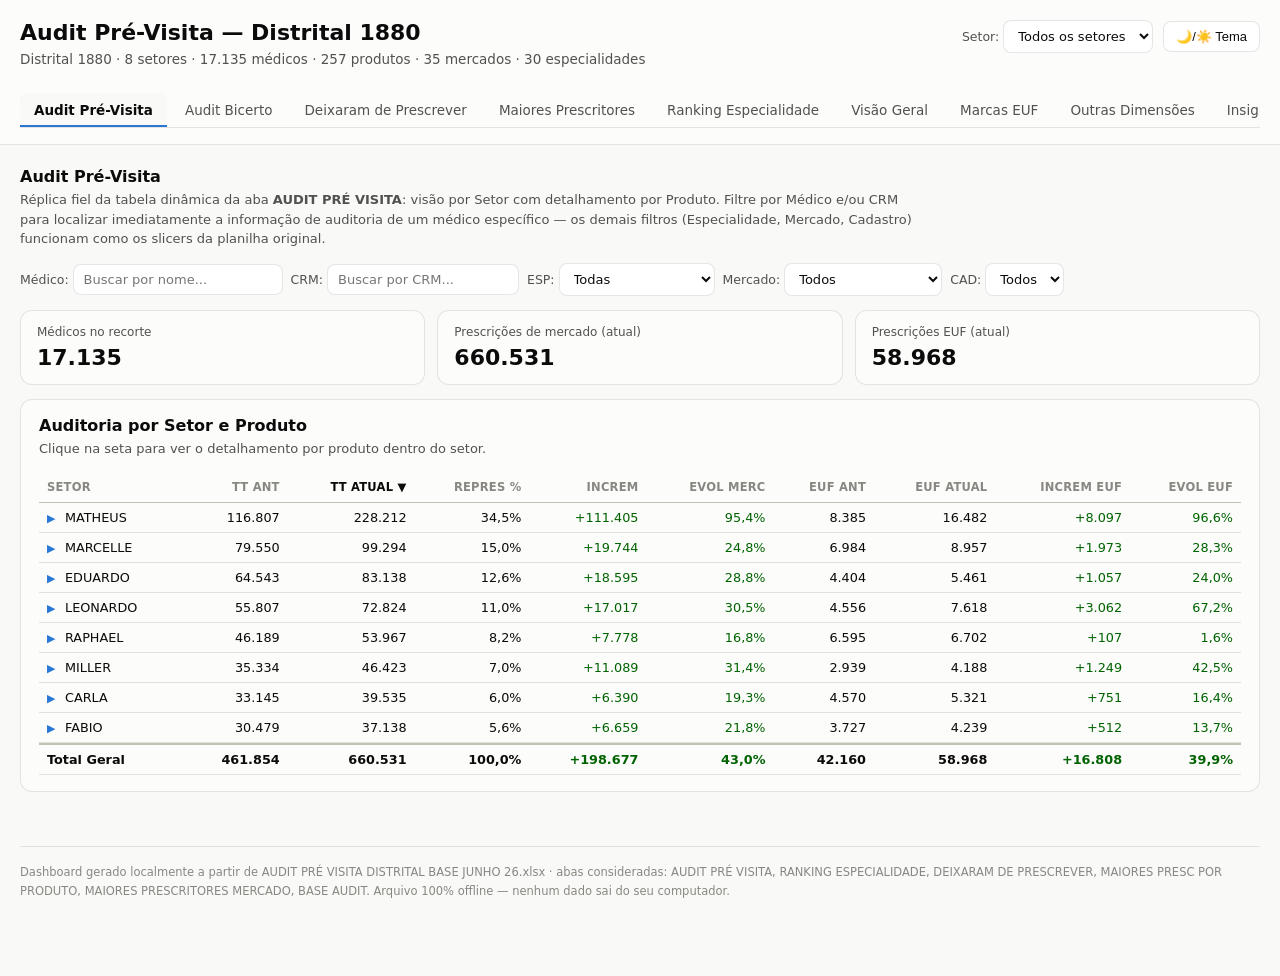
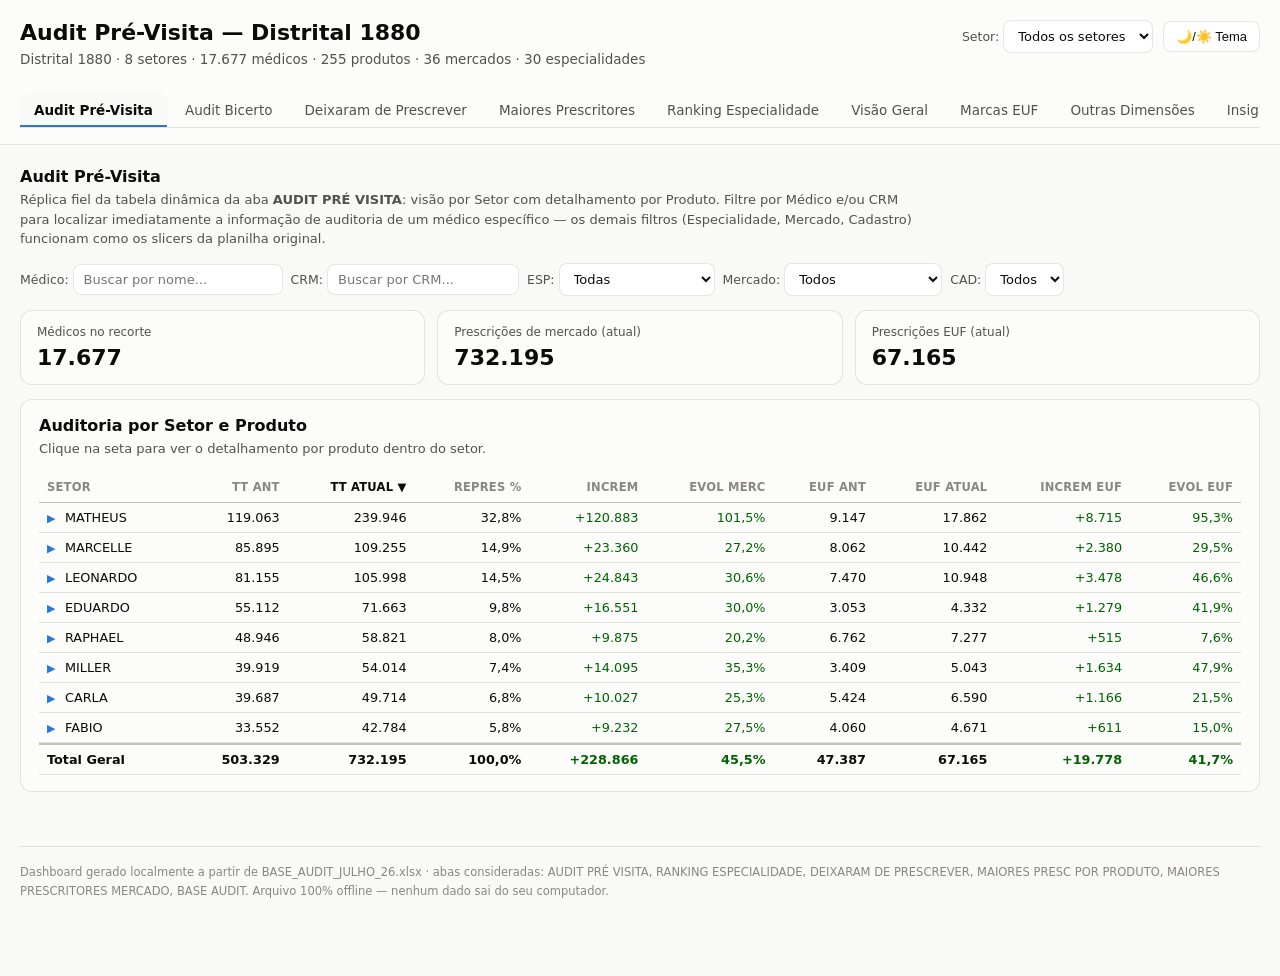
